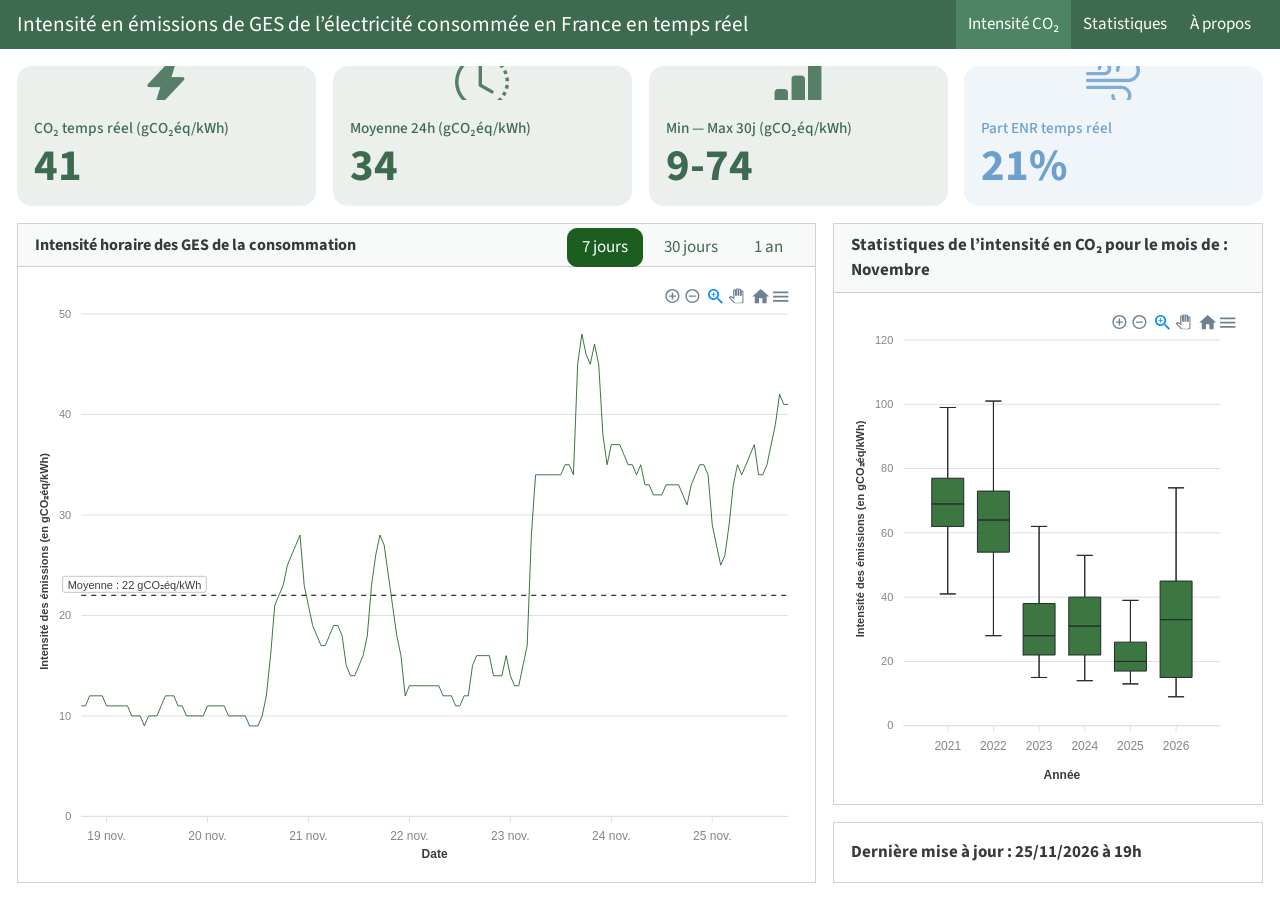
==== index.html @ 8581d2e8 "Built site for gh-pages" ====
<!DOCTYPE html>
<html xmlns="http://www.w3.org/1999/xhtml" lang="en" xml:lang="en"><head>

<meta charset="utf-8">
<meta name="generator" content="quarto-1.11.9">

<meta name="viewport" content="width=device-width, initial-scale=1.0, user-scalable=yes">


<title>Intensité en émissions de GES de l’électricité consommée en France en temps réel</title>
<style>
/* Default styles provided by pandoc.
** See https://pandoc.org/MANUAL.html#variables-for-html for config info.
*/
span.smallcaps{font-variant: small-caps;}
div.columns{display: flex; gap: 1.5em;}
div.column{flex: auto;}
@media screen {
div.columns{gap: min(4vw, 1.5em);}
div.column{overflow-x: auto;}
}
div.hanging-indent{margin-left: 1.5em; text-indent: -1.5em;}
ul.task-list{list-style: none;}
ul.task-list li input[type="checkbox"] {
  width: 0.8em;
  margin: 0 0.8em 0.2em -1em; /* quarto-specific, see https://github.com/quarto-dev/quarto-cli/issues/4556 */ 
  vertical-align: middle;
}
</style>


<script src="index_files/libs/clipboard/clipboard.min.js"></script>
<script src="index_files/libs/quarto-html/quarto.js" type="module"></script>
<script src="index_files/libs/quarto-html/tabsets/tabsets.js" type="module"></script>
<script src="index_files/libs/quarto-html/scrollable-regions/scrollable-regions.js" type="module"></script>
<script src="index_files/libs/quarto-html/popper.min.js"></script>
<script src="index_files/libs/quarto-html/tippy.umd.min.js"></script>
<script src="index_files/libs/quarto-html/anchor.min.js"></script>
<link href="index_files/libs/quarto-html/tippy.css" rel="stylesheet">
<link href="index_files/libs/quarto-html/quarto-syntax-highlighting-63b5708e65d6cd79cd7618c58d0c21e7.css" rel="stylesheet" class="quarto-color-scheme" id="quarto-text-highlighting-styles">
<link href="index_files/libs/quarto-html/quarto-syntax-highlighting-dark-447e42e69aaa9833c0ba1b986f430b20.css" rel="stylesheet" class="quarto-color-scheme quarto-color-alternate" id="quarto-text-highlighting-styles">
<link href="index_files/libs/quarto-html/quarto-syntax-highlighting-63b5708e65d6cd79cd7618c58d0c21e7.css" rel="stylesheet" class="quarto-color-scheme-extra" id="quarto-text-highlighting-styles">
<script src="index_files/libs/bootstrap/bootstrap.min.js"></script>
<link href="index_files/libs/bootstrap/bootstrap-icons.css" rel="stylesheet">
<link href="index_files/libs/bootstrap/bootstrap-ed9f078ad66853f4aeb2a404cade45b5.min.css" rel="stylesheet" append-hash="true" class="quarto-color-scheme" id="quarto-bootstrap" data-mode="light">
<link href="index_files/libs/bootstrap/bootstrap-dark-ed9f078ad66853f4aeb2a404cade45b5.min.css" rel="stylesheet" append-hash="true" class="quarto-color-scheme quarto-color-alternate" id="quarto-bootstrap" data-mode="light">
<link href="index_files/libs/bootstrap/bootstrap-ed9f078ad66853f4aeb2a404cade45b5.min.css" rel="stylesheet" append-hash="true" class="quarto-color-scheme-extra" id="quarto-bootstrap" data-mode="light">
<script src="index_files/libs/quarto-dashboard/quarto-dashboard.js"></script>
<script src="index_files/libs/quarto-dashboard/stickythead.js"></script>



<script src="index_files/libs/quarto-dashboard/web-components.js" type="module"></script>
<script src="index_files/libs/quarto-dashboard/components.js"></script>

<link href="index_files/libs/htmltools-fill-0.5.9/fill.css" rel="stylesheet">
<script src="index_files/libs/htmlwidgets-1.6.4/htmlwidgets.js"></script>
<script src="index_files/libs/apexcharter-binding-0.4.5/apexcharter.js"></script>
<meta http-equiv="Cache-Control" content="no-cache, no-store, must-revalidate">
<meta http-equiv="Pragma" content="no-cache">
<meta http-equiv="Expires" content="0">


</head>

<body class="quarto-dashboard dashboard-fill fullcontent quarto-light"><a id="quarto-skip-link" class="visually-hidden-focusable" href="#quarto-document-content">Skip to main content</a>

<header id="quarto-dashboard-header">
<nav class="navbar navbar-expand-md slim" data-bs-theme="dark">
  <div class="navbar-container container-fluid">
    <button class="navbar-toggler" type="button" data-bs-toggle="collapse" data-bs-target="#dashboard-collapse" aria-controls="dashboard-collapse" aria-expanded="false" aria-label="Toggle navigation">
      <span class="navbar-toggler-icon"></span>
    </button>    


    <div class="navbar-brand-container">


      <div class="navbar-title">
        <div class="navbar-title-text"><a href="#">Intensité en émissions de GES de l’électricité consommée en France en temps réel</a></div>
        
        
      </div>
    </div>
<div id="dashboard-collapse" class="navbar-collapse collapse"><ul class="navbar-nav navbar-nav-scroll me-auto" role="tablist"><li class="nav-item" role="presentation"><a id="tab-intensité-co₂" class="nav-link active" data-bs-toggle="tab" role="tab" data-bs-target="#intensité-co₂" data-scrolling="false" href="#intensité-co₂" aria-controls="intensité-co₂" aria-selected="true"><span class="nav-link-text">Intensité CO₂</span></a></li><li class="nav-item" role="presentation"><a id="tab-statistiques" class="nav-link" data-bs-toggle="tab" role="tab" data-bs-target="#statistiques" data-scrolling="false" href="#statistiques" aria-controls="statistiques" aria-selected="false"><span class="nav-link-text">Statistiques</span></a></li><li class="nav-item" role="presentation"><a id="tab-à-propos" class="nav-link" data-bs-toggle="tab" role="tab" data-bs-target="#à-propos" data-scrolling="false" href="#à-propos" aria-controls="à-propos" aria-selected="false"><span class="nav-link-text">À propos</span></a></li></ul></div></div>
</nav>
</header>
<div class="page-layout-custom quarto-dashboard-content bslib-gap-spacing html-fill-container bslib-page-fill quarto-dashboard-pages" id="quarto-document-content" tabindex="-1" role="main">  

<div class="bslib-grid-item html-fill-item tab-content bslib-grid" data-layout="fill" style="display: grid; grid-template-rows: minmax(3em, 1fr); grid-auto-columns: minmax(0, 1fr);">
<div id="intensité-co₂" class="dashboard-page tab-pane show active html-fill-item html-fill-container" data-orientation="rows" aria-labelledby="tab-intensité-co₂">
<div class="html-fill-item html-fill-container bslib-grid" style="display: grid; grid-template-rows: minmax(3em, 17.5fr) minmax(3em, 82.5fr); grid-auto-columns: minmax(0, 1fr);">
<div class="html-fill-item html-fill-container bslib-grid" style="display: grid; grid-template-columns: minmax(3em, 1fr) minmax(3em, 1fr) minmax(3em, 1fr) minmax(3em, 1fr);
grid-auto-rows: minmax(0, 1fr);">
<div class="card valuebox html-fill-item html-fill-container bslib-card bslib-value-box bg-vb-primary showcase-left-center" data-bslib-card-init="" data-require-bs-caller="card()">
<div class="card-body html-fill-item html-fill-container">
<div class="html-fill-item html-fill-container value-box-grid">
<div class="value-box-showcase html-fill-item html-fill-container">

<i class="bi bi-lightning-charge-fill"></i></div>
<div class="value-box-area">
<p class="value-box-title">
<p>CO₂ temps réel (gCO₂éq/kWh)</p>
</p>
<p class="value-box-value">
41
</p>
</div>
</div>
</div>
<script data-bslib-card-init="">bslib.Card.initializeAllCards();</script></div><div class="card valuebox html-fill-item html-fill-container bslib-card bslib-value-box bg-vb-primary showcase-left-center" data-bslib-card-init="" data-require-bs-caller="card()">
<div class="card-body html-fill-item html-fill-container">
<div class="html-fill-item html-fill-container value-box-grid">
<div class="value-box-showcase html-fill-item html-fill-container">

<i class="bi bi-clock-history"></i></div>
<div class="value-box-area">
<p class="value-box-title">
<p>Moyenne 24h (gCO₂éq/kWh)</p>
</p>
<p class="value-box-value">
34
</p>
</div>
</div>
</div>
<script data-bslib-card-init="">bslib.Card.initializeAllCards();</script></div><div class="card valuebox html-fill-item html-fill-container bslib-card bslib-value-box bg-vb-primary showcase-left-center" data-bslib-card-init="" data-require-bs-caller="card()">
<div class="card-body html-fill-item html-fill-container">
<div class="html-fill-item html-fill-container value-box-grid">
<div class="value-box-showcase html-fill-item html-fill-container">

<i class="bi bi-bar-chart-fill"></i></div>
<div class="value-box-area">
<p class="value-box-title">
<p>Min — Max 30j (gCO₂éq/kWh)</p>
</p>
<p class="value-box-value">
9-74
</p>
</div>
</div>
</div>
<script data-bslib-card-init="">bslib.Card.initializeAllCards();</script></div><div class="card valuebox html-fill-item html-fill-container bslib-card bslib-value-box bg-vb-info showcase-left-center" data-bslib-card-init="" data-require-bs-caller="card()">
<div class="card-body html-fill-item html-fill-container">
<div class="html-fill-item html-fill-container value-box-grid">
<div class="value-box-showcase html-fill-item html-fill-container">

<i class="bi bi-wind"></i></div>
<div class="value-box-area">
<p class="value-box-title">
<p>Part ENR temps réel</p>
</p>
<p class="value-box-value">
21%
</p>
</div>
</div>
</div>
<script data-bslib-card-init="">bslib.Card.initializeAllCards();</script></div>
</div>
<div class="html-fill-item html-fill-container bslib-grid" style="display: grid; grid-template-columns: minmax(3em, 65fr) minmax(3em, 35fr);
grid-auto-rows: minmax(0, 1fr);">
<div class="card tabset html-fill-item html-fill-container bslib-card" data-bslib-card-init="" data-require-bs-caller="card()" data-full-screen="false">
<div class="card-header dashboard-card-no-title bslib-navs-card-title">

<ul class="nav nav-tabs card-header-tabs" role="tablist" data-tabsetid="card-tabset-5"><li class="nav-item" role="presentation"><a href="#card-tabset-5-1" role="tab" data-toggle="tab" data-bs-toggle="tab" data-value="7 jours" aria-selected="true" class="nav-link active">7 jours</a></li><li class="nav-item" role="presentation"><a href="#card-tabset-5-2" role="tab" data-toggle="tab" data-bs-toggle="tab" data-value="30 jours" aria-selected="false" class="nav-link">30 jours</a></li><li class="nav-item" role="presentation"><a href="#card-tabset-5-3" role="tab" data-toggle="tab" data-bs-toggle="tab" data-value="1 an" aria-selected="false" class="nav-link">1 an</a></li></ul></div>



<div class="tab-content html-fill-item html-fill-container" data-tabset-id="card-tabset-5"><div class="tab-pane active show html-fill-item html-fill-container" role="tabpanel" id="card-tabset-5-1"><div class="card-body html-fill-item html-fill-container" data-title="7 jours">
<div class="cell-output-display html-fill-item html-fill-container">
<div class="apexcharter html-widget html-fill-item html-fill-container" id="htmlwidget-4f6c93dc0043f984fa1c" style="width:100%;height:350px;"></div>
<script type="application/json" data-for="htmlwidget-4f6c93dc0043f984fa1c">{"x":{"ax_opts":{"chart":{"type":"line","defaultLocale":"fr","toolbar":{"show":true},"zoom":{"enabled":true},"locales":[{"name":"fr","options":{"months":["janvier","février","mars","avril","mai","juin","juillet","août","septembre","octobre","novembre","décembre"],"shortMonths":["janv.","févr.","mars","avr.","mai","juin","juill.","août","sept.","oct.","nov.","déc."],"days":["dimanche","lundi","mardi","mercredi","jeudi","vendredi","samedi"],"shortDays":["dim.","lun.","mar.","mer.","jeu.","ven.","sam."],"toolbar":{"exportToSVG":"Télécharger au format SVG","exportToPNG":"Télécharger au format PNG","exportToCSV":"Télécharger au format CSV","menu":"Menu","selection":"Sélection","selectionZoom":"Sélection et zoom","zoomIn":"Zoomer","zoomOut":"Dézoomer","pan":"Navigation","reset":"Réinitialiser le zoom"}}}]},"series":[{"name":"Intensité consommation","type":"line","data":[[1795024800000,11],[1795028400000,11],[1795032000000,12],[1795035600000,12],[1795039200000,12],[1795042800000,12],[1795046400000,11],[1795050000000,11],[1795053600000,11],[1795057200000,11],[1795060800000,11],[1795064400000,11],[1795068000000,10],[1795071600000,10],[1795075200000,10],[1795078800000,9],[1795082400000,10],[1795086000000,10],[1795089600000,10],[1795093200000,11],[1795096800000,12],[1795100400000,12],[1795104000000,12],[1795107600000,11],[1795111200000,11],[1795114800000,10],[1795118400000,10],[1795122000000,10],[1795125600000,10],[1795129200000,10],[1795132800000,11],[1795136400000,11],[1795140000000,11],[1795143600000,11],[1795147200000,11],[1795150800000,10],[1795154400000,10],[1795158000000,10],[1795161600000,10],[1795165200000,10],[1795168800000,9],[1795172400000,9],[1795176000000,9],[1795179600000,10],[1795183200000,12],[1795186800000,16],[1795190400000,21],[1795194000000,22],[1795197600000,23],[1795201200000,25],[1795204800000,26],[1795208400000,27],[1795212000000,28],[1795215600000,23],[1795219200000,21],[1795222800000,19],[1795226400000,18],[1795230000000,17],[1795233600000,17],[1795237200000,18],[1795240800000,19],[1795244400000,19],[1795248000000,18],[1795251600000,15],[1795255200000,14],[1795258800000,14],[1795262400000,15],[1795266000000,16],[1795269600000,18],[1795273200000,23],[1795276800000,26],[1795280400000,28],[1795284000000,27],[1795287600000,24],[1795291200000,21],[1795294800000,18],[1795298400000,16],[1795302000000,12],[1795305600000,13],[1795309200000,13],[1795312800000,13],[1795316400000,13],[1795320000000,13],[1795323600000,13],[1795327200000,13],[1795330800000,13],[1795334400000,12],[1795338000000,12],[1795341600000,12],[1795345200000,11],[1795348800000,11],[1795352400000,12],[1795356000000,12],[1795359600000,15],[1795363200000,16],[1795366800000,16],[1795370400000,16],[1795374000000,16],[1795377600000,14],[1795381200000,14],[1795384800000,14],[1795388400000,16],[1795392000000,14],[1795395600000,13],[1795399200000,13],[1795402800000,15],[1795406400000,17],[1795410000000,28],[1795413600000,34],[1795417200000,34],[1795420800000,34],[1795424400000,34],[1795428000000,34],[1795431600000,34],[1795435200000,34],[1795438800000,35],[1795442400000,35],[1795446000000,34],[1795449600000,45],[1795453200000,48],[1795456800000,46],[1795460400000,45],[1795464000000,47],[1795467600000,45],[1795471200000,38],[1795474800000,35],[1795478400000,37],[1795482000000,37],[1795485600000,37],[1795489200000,36],[1795492800000,35],[1795496400000,35],[1795500000000,34],[1795503600000,35],[1795507200000,33],[1795510800000,33],[1795514400000,32],[1795518000000,32],[1795521600000,32],[1795525200000,33],[1795528800000,33],[1795532400000,33],[1795536000000,33],[1795539600000,32],[1795543200000,31],[1795546800000,33],[1795550400000,34],[1795554000000,35],[1795557600000,35],[1795561200000,34],[1795564800000,29],[1795568400000,27],[1795572000000,25],[1795575600000,26],[1795579200000,29],[1795582800000,33],[1795586400000,35],[1795590000000,34],[1795593600000,35],[1795597200000,36],[1795600800000,37],[1795604400000,34],[1795608000000,34],[1795611600000,35],[1795615200000,37],[1795618800000,39],[1795622400000,42],[1795626000000,41],[1795629600000,41]]}],"dataLabels":{"enabled":false},"stroke":{"curve":"straight","width":1},"yaxis":{"decimalsInFloat":2,"labels":{"style":{"colors":"#848484"}},"min":0,"title":{"text":"Intensité des émissions (en gCO₂éq/kWh)"}},"xaxis":{"type":"datetime","labels":{"style":{"colors":"#848484"},"datetimeUTC":false},"title":{"text":"Date"}},"annotations":{"position":"front","yaxis":[{"y":22.00591715976331,"borderColor":"#000","strokeDashArray":5,"label":{"text":"Moyenne : 22 gCO₂éq/kWh","position":"left","offsetX":120,"style":{"padding":{"top":2,"right":5,"bottom":2,"left":5}}}}]},"colors":["#1B5E20"],"tooltip":{"x":{"format":"dd/MM/yyyy à HH:mm"},"y":{"formatter":"function(value) {if (value === null) return '-'; var locale = formatLocale(JSON.parse('{  \"decimal\": \",\",  \"thousands\": \"\\u00a0\",  \"grouping\": [3],  \"currency\": [\"\", \"\\u00a0\\u20ac\"],  \"percent\": \"\\u202f%\"}')); return '' + locale.format(',')(value) + ' gCO₂éq/kWh';}"}}},"auto_update":{"series_animate":true,"update_options":false,"options_animate":true,"options_redrawPaths":true,"update_synced_charts":false},"sparkbox":false,"xaxis":{"min":"2026-11-18T18:00:00Z","max":"2026-11-25T18:00:00Z"},"type":"line","serie_name":"Intensité consommation"},"evals":["ax_opts.tooltip.y.formatter"],"jsHooks":[]}</script>
</div>
</div></div><div class="tab-pane html-fill-item html-fill-container" role="tabpanel" id="card-tabset-5-2"><div class="card-body html-fill-item html-fill-container" data-title="30 jours">
<div class="cell-output-display html-fill-item html-fill-container">
<div class="apexcharter html-widget html-fill-item html-fill-container" id="htmlwidget-50d26b866959a85a9958" style="width:100%;height:350px;"></div>
<script type="application/json" data-for="htmlwidget-50d26b866959a85a9958">{"x":{"ax_opts":{"chart":{"type":"line","defaultLocale":"fr","toolbar":{"show":true},"zoom":{"enabled":true},"locales":[{"name":"fr","options":{"months":["janvier","février","mars","avril","mai","juin","juillet","août","septembre","octobre","novembre","décembre"],"shortMonths":["janv.","févr.","mars","avr.","mai","juin","juill.","août","sept.","oct.","nov.","déc."],"days":["dimanche","lundi","mardi","mercredi","jeudi","vendredi","samedi"],"shortDays":["dim.","lun.","mar.","mer.","jeu.","ven.","sam."],"toolbar":{"exportToSVG":"Télécharger au format SVG","exportToPNG":"Télécharger au format PNG","exportToCSV":"Télécharger au format CSV","menu":"Menu","selection":"Sélection","selectionZoom":"Sélection et zoom","zoomIn":"Zoomer","zoomOut":"Dézoomer","pan":"Navigation","reset":"Réinitialiser le zoom"}}}]},"series":[{"name":"Intensité consommation","type":"line","data":[[1793037600000,13],[1793041200000,15],[1793044800000,12],[1793048400000,12],[1793052000000,11],[1793055600000,12],[1793059200000,13],[1793062800000,14],[1793066400000,16],[1793070000000,16],[1793073600000,17],[1793077200000,17],[1793080800000,17],[1793084400000,16],[1793088000000,13],[1793091600000,10],[1793095200000,10],[1793098800000,10],[1793102400000,13],[1793106000000,15],[1793109600000,20],[1793113200000,25],[1793116800000,31],[1793120400000,32],[1793124000000,31],[1793127600000,32],[1793131200000,33],[1793134800000,34],[1793138400000,35],[1793142000000,30],[1793145600000,28],[1793149200000,24],[1793152800000,24],[1793156400000,25],[1793160000000,27],[1793163600000,32],[1793167200000,33],[1793170800000,32],[1793174400000,26],[1793178000000,16],[1793181600000,12],[1793185200000,11],[1793188800000,11],[1793192400000,15],[1793196000000,25],[1793199600000,30],[1793203200000,32],[1793206800000,33],[1793210400000,33],[1793214000000,34],[1793217600000,35],[1793221200000,36],[1793224800000,34],[1793228400000,34],[1793232000000,33],[1793235600000,33],[1793239200000,32],[1793242800000,32],[1793246400000,30],[1793250000000,31],[1793253600000,29],[1793257200000,28],[1793260800000,27],[1793264400000,26],[1793268000000,21],[1793271600000,18],[1793275200000,18],[1793278800000,18],[1793282400000,26],[1793286000000,29],[1793289600000,28],[1793293200000,31],[1793296800000,37],[1793300400000,31],[1793304000000,29],[1793307600000,31],[1793311200000,31],[1793314800000,31],[1793318400000,32],[1793322000000,32],[1793325600000,31],[1793329200000,32],[1793332800000,33],[1793336400000,32],[1793340000000,31],[1793343600000,30],[1793347200000,29],[1793350800000,24],[1793354400000,18],[1793358000000,13],[1793361600000,11],[1793365200000,13],[1793368800000,19],[1793372400000,29],[1793376000000,31],[1793379600000,31],[1793383200000,31],[1793386800000,26],[1793390400000,28],[1793394000000,31],[1793397600000,31],[1793401200000,30],[1793404800000,27],[1793408400000,25],[1793412000000,24],[1793415600000,24],[1793419200000,23],[1793422800000,24],[1793426400000,24],[1793430000000,22],[1793433600000,18],[1793437200000,12],[1793440800000,9],[1793444400000,10],[1793448000000,9],[1793451600000,10],[1793455200000,12],[1793458800000,23],[1793462400000,28],[1793466000000,29],[1793469600000,28],[1793473200000,30],[1793476800000,31],[1793480400000,32],[1793484000000,34],[1793487600000,33],[1793491200000,30],[1793494800000,25],[1793498400000,24],[1793502000000,24],[1793505600000,23],[1793509200000,24],[1793512800000,23],[1793516400000,20],[1793520000000,16],[1793523600000,14],[1793527200000,14],[1793530800000,14],[1793534400000,15],[1793538000000,15],[1793541600000,17],[1793545200000,24],[1793548800000,34],[1793552400000,34],[1793556000000,33],[1793559600000,34],[1793563200000,32],[1793566800000,35],[1793570400000,34],[1793574000000,33],[1793577600000,33],[1793581200000,32],[1793584800000,32],[1793588400000,32],[1793592000000,33],[1793595600000,38],[1793599200000,39],[1793602800000,36],[1793606400000,33],[1793610000000,32],[1793613600000,26],[1793617200000,23],[1793620800000,23],[1793624400000,24],[1793628000000,29],[1793631600000,37],[1793635200000,40],[1793638800000,39],[1793642400000,39],[1793646000000,41],[1793649600000,42],[1793653200000,43],[1793656800000,39],[1793660400000,39],[1793664000000,39],[1793667600000,40],[1793671200000,39],[1793674800000,38],[1793678400000,39],[1793682000000,42],[1793685600000,43],[1793689200000,41],[1793692800000,39],[1793696400000,36],[1793700000000,34],[1793703600000,32],[1793707200000,33],[1793710800000,35],[1793714400000,40],[1793718000000,42],[1793721600000,42],[1793725200000,43],[1793728800000,45],[1793732400000,47],[1793736000000,47],[1793739600000,47],[1793743200000,48],[1793746800000,43],[1793750400000,41],[1793754000000,43],[1793757600000,42],[1793761200000,44],[1793764800000,44],[1793768400000,48],[1793772000000,50],[1793775600000,48],[1793779200000,44],[1793782800000,40],[1793786400000,40],[1793790000000,40],[1793793600000,40],[1793797200000,42],[1793800800000,44],[1793804400000,43],[1793808000000,43],[1793811600000,43],[1793815200000,44],[1793818800000,43],[1793822400000,43],[1793826000000,48],[1793829600000,43],[1793833200000,44],[1793836800000,44],[1793840400000,44],[1793844000000,45],[1793847600000,45],[1793851200000,46],[1793854800000,48],[1793858400000,46],[1793862000000,45],[1793865600000,44],[1793869200000,44],[1793872800000,42],[1793876400000,43],[1793880000000,43],[1793883600000,45],[1793887200000,47],[1793890800000,50],[1793894400000,51],[1793898000000,50],[1793901600000,53],[1793905200000,59],[1793908800000,60],[1793912400000,60],[1793916000000,58],[1793919600000,58],[1793923200000,58],[1793926800000,59],[1793930400000,59],[1793934000000,60],[1793937600000,62],[1793941200000,64],[1793944800000,74],[1793948400000,68],[1793952000000,65],[1793955600000,66],[1793959200000,54],[1793962800000,52],[1793966400000,53],[1793970000000,53],[1793973600000,53],[1793977200000,53],[1793980800000,53],[1793984400000,52],[1793988000000,51],[1793991600000,48],[1793995200000,49],[1793998800000,50],[1794002400000,49],[1794006000000,46],[1794009600000,48],[1794013200000,50],[1794016800000,52],[1794020400000,52],[1794024000000,52],[1794027600000,51],[1794031200000,49],[1794034800000,48],[1794038400000,46],[1794042000000,43],[1794045600000,42],[1794049200000,41],[1794052800000,42],[1794056400000,42],[1794060000000,44],[1794063600000,45],[1794067200000,45],[1794070800000,46],[1794074400000,45],[1794078000000,47],[1794081600000,47],[1794085200000,45],[1794088800000,45],[1794092400000,46],[1794096000000,48],[1794099600000,49],[1794103200000,49],[1794106800000,49],[1794110400000,48],[1794114000000,46],[1794117600000,45],[1794121200000,44],[1794124800000,42],[1794128400000,39],[1794132000000,37],[1794135600000,36],[1794139200000,37],[1794142800000,38],[1794146400000,38],[1794150000000,39],[1794153600000,39],[1794157200000,39],[1794160800000,40],[1794164400000,42],[1794168000000,43],[1794171600000,44],[1794175200000,46],[1794178800000,46],[1794182400000,44],[1794186000000,42],[1794189600000,42],[1794193200000,46],[1794196800000,46],[1794200400000,49],[1794204000000,50],[1794207600000,49],[1794211200000,48],[1794214800000,47],[1794218400000,48],[1794222000000,53],[1794225600000,63],[1794229200000,64],[1794232800000,63],[1794236400000,63],[1794240000000,59],[1794243600000,57],[1794247200000,57],[1794250800000,58],[1794254400000,61],[1794258000000,67],[1794261600000,54],[1794265200000,49],[1794268800000,51],[1794272400000,51],[1794276000000,51],[1794279600000,51],[1794283200000,52],[1794286800000,54],[1794290400000,55],[1794294000000,53],[1794297600000,51],[1794301200000,49],[1794304800000,48],[1794308400000,47],[1794312000000,49],[1794315600000,50],[1794319200000,51],[1794322800000,52],[1794326400000,49],[1794330000000,48],[1794333600000,49],[1794337200000,49],[1794340800000,50],[1794344400000,51],[1794348000000,48],[1794351600000,48],[1794355200000,49],[1794358800000,48],[1794362400000,46],[1794366000000,46],[1794369600000,49],[1794373200000,49],[1794376800000,50],[1794380400000,49],[1794384000000,48],[1794387600000,47],[1794391200000,46],[1794394800000,45],[1794398400000,45],[1794402000000,43],[1794405600000,45],[1794409200000,47],[1794412800000,49],[1794416400000,48],[1794420000000,49],[1794423600000,51],[1794427200000,52],[1794430800000,49],[1794434400000,46],[1794438000000,43],[1794441600000,39],[1794445200000,35],[1794448800000,32],[1794452400000,31],[1794456000000,33],[1794459600000,37],[1794463200000,39],[1794466800000,37],[1794470400000,37],[1794474000000,37],[1794477600000,35],[1794481200000,32],[1794484800000,30],[1794488400000,31],[1794492000000,31],[1794495600000,32],[1794499200000,31],[1794502800000,33],[1794506400000,34],[1794510000000,33],[1794513600000,29],[1794517200000,20],[1794520800000,17],[1794524400000,14],[1794528000000,13],[1794531600000,13],[1794535200000,13],[1794538800000,14],[1794542400000,14],[1794546000000,19],[1794549600000,25],[1794553200000,25],[1794556800000,24],[1794560400000,19],[1794564000000,18],[1794567600000,18],[1794571200000,20],[1794574800000,22],[1794578400000,29],[1794582000000,36],[1794585600000,38],[1794589200000,37],[1794592800000,37],[1794596400000,38],[1794600000000,39],[1794603600000,36],[1794607200000,34],[1794610800000,29],[1794614400000,23],[1794618000000,18],[1794621600000,15],[1794625200000,14],[1794628800000,14],[1794632400000,16],[1794636000000,17],[1794639600000,17],[1794643200000,16],[1794646800000,16],[1794650400000,15],[1794654000000,15],[1794657600000,15],[1794661200000,19],[1794664800000,30],[1794668400000,35],[1794672000000,36],[1794675600000,35],[1794679200000,35],[1794682800000,32],[1794686400000,26],[1794690000000,22],[1794693600000,19],[1794697200000,17],[1794700800000,16],[1794704400000,16],[1794708000000,16],[1794711600000,16],[1794715200000,16],[1794718800000,16],[1794722400000,16],[1794726000000,15],[1794729600000,15],[1794733200000,14],[1794736800000,14],[1794740400000,14],[1794744000000,14],[1794747600000,14],[1794751200000,14],[1794754800000,14],[1794758400000,14],[1794762000000,14],[1794765600000,14],[1794769200000,15],[1794772800000,15],[1794776400000,15],[1794780000000,15],[1794783600000,15],[1794787200000,15],[1794790800000,15],[1794794400000,15],[1794798000000,15],[1794801600000,15],[1794805200000,18],[1794808800000,24],[1794812400000,27],[1794816000000,27],[1794819600000,27],[1794823200000,27],[1794826800000,27],[1794830400000,27],[1794834000000,28],[1794837600000,29],[1794841200000,30],[1794844800000,31],[1794848400000,31],[1794852000000,31],[1794855600000,31],[1794859200000,29],[1794862800000,26],[1794866400000,18],[1794870000000,12],[1794873600000,10],[1794877200000,11],[1794880800000,11],[1794884400000,11],[1794888000000,11],[1794891600000,10],[1794895200000,10],[1794898800000,10],[1794902400000,10],[1794906000000,11],[1794909600000,11],[1794913200000,11],[1794916800000,11],[1794920400000,11],[1794924000000,11],[1794927600000,11],[1794931200000,11],[1794934800000,10],[1794938400000,10],[1794942000000,10],[1794945600000,10],[1794949200000,10],[1794952800000,10],[1794956400000,10],[1794960000000,11],[1794963600000,11],[1794967200000,11],[1794970800000,11],[1794974400000,11],[1794978000000,10],[1794981600000,10],[1794985200000,10],[1794988800000,11],[1794992400000,10],[1794996000000,9],[1794999600000,9],[1795003200000,9],[1795006800000,10],[1795010400000,10],[1795014000000,11],[1795017600000,11],[1795021200000,11],[1795024800000,11],[1795028400000,11],[1795032000000,12],[1795035600000,12],[1795039200000,12],[1795042800000,12],[1795046400000,11],[1795050000000,11],[1795053600000,11],[1795057200000,11],[1795060800000,11],[1795064400000,11],[1795068000000,10],[1795071600000,10],[1795075200000,10],[1795078800000,9],[1795082400000,10],[1795086000000,10],[1795089600000,10],[1795093200000,11],[1795096800000,12],[1795100400000,12],[1795104000000,12],[1795107600000,11],[1795111200000,11],[1795114800000,10],[1795118400000,10],[1795122000000,10],[1795125600000,10],[1795129200000,10],[1795132800000,11],[1795136400000,11],[1795140000000,11],[1795143600000,11],[1795147200000,11],[1795150800000,10],[1795154400000,10],[1795158000000,10],[1795161600000,10],[1795165200000,10],[1795168800000,9],[1795172400000,9],[1795176000000,9],[1795179600000,10],[1795183200000,12],[1795186800000,16],[1795190400000,21],[1795194000000,22],[1795197600000,23],[1795201200000,25],[1795204800000,26],[1795208400000,27],[1795212000000,28],[1795215600000,23],[1795219200000,21],[1795222800000,19],[1795226400000,18],[1795230000000,17],[1795233600000,17],[1795237200000,18],[1795240800000,19],[1795244400000,19],[1795248000000,18],[1795251600000,15],[1795255200000,14],[1795258800000,14],[1795262400000,15],[1795266000000,16],[1795269600000,18],[1795273200000,23],[1795276800000,26],[1795280400000,28],[1795284000000,27],[1795287600000,24],[1795291200000,21],[1795294800000,18],[1795298400000,16],[1795302000000,12],[1795305600000,13],[1795309200000,13],[1795312800000,13],[1795316400000,13],[1795320000000,13],[1795323600000,13],[1795327200000,13],[1795330800000,13],[1795334400000,12],[1795338000000,12],[1795341600000,12],[1795345200000,11],[1795348800000,11],[1795352400000,12],[1795356000000,12],[1795359600000,15],[1795363200000,16],[1795366800000,16],[1795370400000,16],[1795374000000,16],[1795377600000,14],[1795381200000,14],[1795384800000,14],[1795388400000,16],[1795392000000,14],[1795395600000,13],[1795399200000,13],[1795402800000,15],[1795406400000,17],[1795410000000,28],[1795413600000,34],[1795417200000,34],[1795420800000,34],[1795424400000,34],[1795428000000,34],[1795431600000,34],[1795435200000,34],[1795438800000,35],[1795442400000,35],[1795446000000,34],[1795449600000,45],[1795453200000,48],[1795456800000,46],[1795460400000,45],[1795464000000,47],[1795467600000,45],[1795471200000,38],[1795474800000,35],[1795478400000,37],[1795482000000,37],[1795485600000,37],[1795489200000,36],[1795492800000,35],[1795496400000,35],[1795500000000,34],[1795503600000,35],[1795507200000,33],[1795510800000,33],[1795514400000,32],[1795518000000,32],[1795521600000,32],[1795525200000,33],[1795528800000,33],[1795532400000,33],[1795536000000,33],[1795539600000,32],[1795543200000,31],[1795546800000,33],[1795550400000,34],[1795554000000,35],[1795557600000,35],[1795561200000,34],[1795564800000,29],[1795568400000,27],[1795572000000,25],[1795575600000,26],[1795579200000,29],[1795582800000,33],[1795586400000,35],[1795590000000,34],[1795593600000,35],[1795597200000,36],[1795600800000,37],[1795604400000,34],[1795608000000,34],[1795611600000,35],[1795615200000,37],[1795618800000,39],[1795622400000,42],[1795626000000,41],[1795629600000,41]]}],"dataLabels":{"enabled":false},"stroke":{"curve":"straight","width":1},"yaxis":{"decimalsInFloat":2,"labels":{"style":{"colors":"#848484"}},"min":0,"title":{"text":"Intensité des émissions (en gCO₂éq/kWh)"}},"xaxis":{"type":"datetime","labels":{"style":{"colors":"#848484"},"datetimeUTC":false},"title":{"text":"Date"}},"annotations":{"position":"front","yaxis":[{"y":30.20249653259362,"borderColor":"#000","strokeDashArray":5,"label":{"text":"Moyenne : 30.2 gCO₂éq/kWh","position":"left","offsetX":120,"style":{"padding":{"top":2,"right":5,"bottom":2,"left":5}}}}]},"colors":["#1B5E20"],"tooltip":{"x":{"format":"dd/MM/yyyy à HH:mm"},"y":{"formatter":"function(value) {if (value === null) return '-'; var locale = formatLocale(JSON.parse('{  \"decimal\": \",\",  \"thousands\": \"\\u00a0\",  \"grouping\": [3],  \"currency\": [\"\", \"\\u00a0\\u20ac\"],  \"percent\": \"\\u202f%\"}')); return '' + locale.format(',')(value) + ' gCO₂éq/kWh';}"}}},"auto_update":{"series_animate":true,"update_options":false,"options_animate":true,"options_redrawPaths":true,"update_synced_charts":false},"sparkbox":false,"xaxis":{"min":"2026-10-26T18:00:00Z","max":"2026-11-25T18:00:00Z"},"type":"line","serie_name":"Intensité consommation"},"evals":["ax_opts.tooltip.y.formatter"],"jsHooks":[]}</script>
</div>
</div></div><div class="tab-pane html-fill-item html-fill-container" role="tabpanel" id="card-tabset-5-3"><div class="card-body html-fill-item html-fill-container" data-title="1 an">
<div class="cell-output-display html-fill-item html-fill-container">
<div class="apexcharter html-widget html-fill-item html-fill-container" id="htmlwidget-5f6ad476f5114f837ddd" style="width:100%;height:350px;"></div>
<script type="application/json" data-for="htmlwidget-5f6ad476f5114f837ddd">{"x":{"ax_opts":{"chart":{"type":"line","defaultLocale":"fr","toolbar":{"show":true},"zoom":{"enabled":true},"locales":[{"name":"fr","options":{"months":["janvier","février","mars","avril","mai","juin","juillet","août","septembre","octobre","novembre","décembre"],"shortMonths":["janv.","févr.","mars","avr.","mai","juin","juill.","août","sept.","oct.","nov.","déc."],"days":["dimanche","lundi","mardi","mercredi","jeudi","vendredi","samedi"],"shortDays":["dim.","lun.","mar.","mer.","jeu.","ven.","sam."],"toolbar":{"exportToSVG":"Télécharger au format SVG","exportToPNG":"Télécharger au format PNG","exportToCSV":"Télécharger au format CSV","menu":"Menu","selection":"Sélection","selectionZoom":"Sélection et zoom","zoomIn":"Zoomer","zoomOut":"Dézoomer","pan":"Navigation","reset":"Réinitialiser le zoom"}}}]},"series":[{"name":"Intensité consommation","type":"line","data":[[1764093600000,29],[1764097200000,29],[1764100800000,29],[1764104400000,29],[1764108000000,28],[1764111600000,26],[1764115200000,23],[1764118800000,23],[1764122400000,23],[1764126000000,23],[1764129600000,26],[1764133200000,33],[1764136800000,38],[1764140400000,45],[1764144000000,51],[1764147600000,51],[1764151200000,48],[1764154800000,45],[1764158400000,45],[1764162000000,46],[1764165600000,48],[1764169200000,51],[1764172800000,51],[1764176400000,50],[1764180000000,52],[1764183600000,53],[1764187200000,51],[1764190800000,50],[1764194400000,42],[1764198000000,32],[1764201600000,28],[1764205200000,27],[1764208800000,26],[1764212400000,26],[1764216000000,25],[1764219600000,29],[1764223200000,35],[1764226800000,40],[1764230400000,33],[1764234000000,28],[1764237600000,25],[1764241200000,24],[1764244800000,24],[1764248400000,26],[1764252000000,27],[1764255600000,30],[1764259200000,32],[1764262800000,32],[1764266400000,31],[1764270000000,29],[1764273600000,26],[1764277200000,26],[1764280800000,25],[1764284400000,22],[1764288000000,20],[1764291600000,19],[1764295200000,19],[1764298800000,20],[1764302400000,19],[1764306000000,23],[1764309600000,26],[1764313200000,26],[1764316800000,25],[1764320400000,24],[1764324000000,23],[1764327600000,21],[1764331200000,20],[1764334800000,19],[1764338400000,19],[1764342000000,23],[1764345600000,27],[1764349200000,32],[1764352800000,30],[1764356400000,27],[1764360000000,25],[1764363600000,23],[1764367200000,23],[1764370800000,22],[1764374400000,20],[1764378000000,21],[1764381600000,21],[1764385200000,20],[1764388800000,20],[1764392400000,19],[1764396000000,19],[1764399600000,17],[1764403200000,15],[1764406800000,15],[1764410400000,14],[1764414000000,15],[1764417600000,15],[1764421200000,15],[1764424800000,16],[1764428400000,18],[1764432000000,20],[1764435600000,21],[1764439200000,21],[1764442800000,22],[1764446400000,22],[1764450000000,22],[1764453600000,22],[1764457200000,21],[1764460800000,21],[1764464400000,22],[1764468000000,21],[1764471600000,21],[1764475200000,20],[1764478800000,20],[1764482400000,20],[1764486000000,20],[1764489600000,19],[1764493200000,18],[1764496800000,17],[1764500400000,17],[1764504000000,17],[1764507600000,18],[1764511200000,20],[1764514800000,23],[1764518400000,29],[1764522000000,29],[1764525600000,30],[1764529200000,29],[1764532800000,31],[1764536400000,30],[1764540000000,24],[1764543600000,18],[1764547200000,18],[1764550800000,17],[1764554400000,17],[1764558000000,17],[1764561600000,17],[1764565200000,18],[1764568800000,23],[1764572400000,22],[1764576000000,21],[1764579600000,17],[1764583200000,15],[1764586800000,15],[1764590400000,14],[1764594000000,14],[1764597600000,16],[1764601200000,18],[1764604800000,22],[1764608400000,21],[1764612000000,22],[1764615600000,21],[1764619200000,20],[1764622800000,20],[1764626400000,21],[1764630000000,19],[1764633600000,17],[1764637200000,18],[1764640800000,18],[1764644400000,20],[1764648000000,22],[1764651600000,26],[1764655200000,30],[1764658800000,33],[1764662400000,36],[1764666000000,36],[1764669600000,35],[1764673200000,34],[1764676800000,36],[1764680400000,35],[1764684000000,36],[1764687600000,37],[1764691200000,39],[1764694800000,39],[1764698400000,39],[1764702000000,39],[1764705600000,40],[1764709200000,39],[1764712800000,37],[1764716400000,35],[1764720000000,31],[1764723600000,29],[1764727200000,27],[1764730800000,27],[1764734400000,30],[1764738000000,38],[1764741600000,42],[1764745200000,42],[1764748800000,42],[1764752400000,41],[1764756000000,41],[1764759600000,41],[1764763200000,40],[1764766800000,42],[1764770400000,44],[1764774000000,44],[1764777600000,45],[1764781200000,48],[1764784800000,47],[1764788400000,43],[1764792000000,39],[1764795600000,34],[1764799200000,30],[1764802800000,23],[1764806400000,21],[1764810000000,21],[1764813600000,21],[1764817200000,21],[1764820800000,21],[1764824400000,21],[1764828000000,24],[1764831600000,25],[1764835200000,25],[1764838800000,25],[1764842400000,25],[1764846000000,24],[1764849600000,25],[1764853200000,26],[1764856800000,30],[1764860400000,36],[1764864000000,40],[1764867600000,42],[1764871200000,43],[1764874800000,42],[1764878400000,38],[1764882000000,38],[1764885600000,39],[1764889200000,35],[1764892800000,31],[1764896400000,29],[1764900000000,27],[1764903600000,27],[1764907200000,32],[1764910800000,38],[1764914400000,40],[1764918000000,39],[1764921600000,39],[1764925200000,38],[1764928800000,34],[1764932400000,29],[1764936000000,24],[1764939600000,21],[1764943200000,21],[1764946800000,23],[1764950400000,21],[1764954000000,21],[1764957600000,20],[1764961200000,19],[1764964800000,17],[1764968400000,14],[1764972000000,14],[1764975600000,14],[1764979200000,14],[1764982800000,15],[1764986400000,15],[1764990000000,15],[1764993600000,15],[1764997200000,15],[1765000800000,14],[1765004400000,14],[1765008000000,14],[1765011600000,14],[1765015200000,14],[1765018800000,14],[1765022400000,14],[1765026000000,14],[1765029600000,14],[1765033200000,14],[1765036800000,14],[1765040400000,14],[1765044000000,13],[1765047600000,14],[1765051200000,14],[1765054800000,14],[1765058400000,14],[1765062000000,15],[1765065600000,15],[1765069200000,16],[1765072800000,16],[1765076400000,16],[1765080000000,16],[1765083600000,16],[1765087200000,15],[1765090800000,15],[1765094400000,15],[1765098000000,14],[1765101600000,14],[1765105200000,14],[1765108800000,15],[1765112400000,15],[1765116000000,15],[1765119600000,15],[1765123200000,14],[1765126800000,14],[1765130400000,14],[1765134000000,14],[1765137600000,14],[1765141200000,14],[1765144800000,14],[1765148400000,15],[1765152000000,16],[1765155600000,16],[1765159200000,16],[1765162800000,16],[1765166400000,15],[1765170000000,15],[1765173600000,14],[1765177200000,14],[1765180800000,14],[1765184400000,14],[1765188000000,14],[1765191600000,14],[1765195200000,14],[1765198800000,15],[1765202400000,15],[1765206000000,15],[1765209600000,14],[1765213200000,14],[1765216800000,14],[1765220400000,14],[1765224000000,15],[1765227600000,15],[1765231200000,15],[1765234800000,15],[1765238400000,15],[1765242000000,16],[1765245600000,16],[1765249200000,16],[1765252800000,16],[1765256400000,15],[1765260000000,14],[1765263600000,14],[1765267200000,14],[1765270800000,14],[1765274400000,14],[1765278000000,14],[1765281600000,14],[1765285200000,14],[1765288800000,14],[1765292400000,14],[1765296000000,14],[1765299600000,14],[1765303200000,14],[1765306800000,15],[1765310400000,15],[1765314000000,15],[1765317600000,15],[1765321200000,16],[1765324800000,16],[1765328400000,17],[1765332000000,18],[1765335600000,18],[1765339200000,17],[1765342800000,17],[1765346400000,17],[1765350000000,18],[1765353600000,19],[1765357200000,20],[1765360800000,19],[1765364400000,19],[1765368000000,20],[1765371600000,22],[1765375200000,24],[1765378800000,27],[1765382400000,29],[1765386000000,29],[1765389600000,29],[1765393200000,28],[1765396800000,28],[1765400400000,27],[1765404000000,27],[1765407600000,22],[1765411200000,18],[1765414800000,19],[1765418400000,18],[1765422000000,18],[1765425600000,19],[1765429200000,23],[1765432800000,30],[1765436400000,31],[1765440000000,30],[1765443600000,30],[1765447200000,29],[1765450800000,28],[1765454400000,28],[1765458000000,27],[1765461600000,27],[1765465200000,27],[1765468800000,27],[1765472400000,27],[1765476000000,28],[1765479600000,26],[1765483200000,25],[1765486800000,24],[1765490400000,21],[1765494000000,19],[1765497600000,18],[1765501200000,18],[1765504800000,18],[1765508400000,18],[1765512000000,20],[1765515600000,25],[1765519200000,29],[1765522800000,31],[1765526400000,31],[1765530000000,31],[1765533600000,30],[1765537200000,28],[1765540800000,26],[1765544400000,28],[1765548000000,30],[1765551600000,34],[1765555200000,34],[1765558800000,34],[1765562400000,34],[1765566000000,33],[1765569600000,33],[1765573200000,32],[1765576800000,32],[1765580400000,25],[1765584000000,20],[1765587600000,20],[1765591200000,18],[1765594800000,18],[1765598400000,18],[1765602000000,18],[1765605600000,18],[1765609200000,19],[1765612800000,18],[1765616400000,17],[1765620000000,16],[1765623600000,16],[1765627200000,16],[1765630800000,17],[1765634400000,17],[1765638000000,20],[1765641600000,25],[1765645200000,29],[1765648800000,30],[1765652400000,28],[1765656000000,27],[1765659600000,26],[1765663200000,22],[1765666800000,19],[1765670400000,19],[1765674000000,19],[1765677600000,20],[1765681200000,19],[1765684800000,18],[1765688400000,18],[1765692000000,19],[1765695600000,18],[1765699200000,18],[1765702800000,17],[1765706400000,17],[1765710000000,17],[1765713600000,17],[1765717200000,17],[1765720800000,17],[1765724400000,18],[1765728000000,21],[1765731600000,24],[1765735200000,26],[1765738800000,26],[1765742400000,26],[1765746000000,25],[1765749600000,21],[1765753200000,18],[1765756800000,17],[1765760400000,16],[1765764000000,16],[1765767600000,16],[1765771200000,17],[1765774800000,17],[1765778400000,21],[1765782000000,22],[1765785600000,24],[1765789200000,24],[1765792800000,23],[1765796400000,21],[1765800000000,21],[1765803600000,24],[1765807200000,24],[1765810800000,26],[1765814400000,26],[1765818000000,26],[1765821600000,26],[1765825200000,26],[1765828800000,23],[1765832400000,23],[1765836000000,22],[1765839600000,20],[1765843200000,19],[1765846800000,19],[1765850400000,20],[1765854000000,23],[1765857600000,29],[1765861200000,36],[1765864800000,43],[1765868400000,44],[1765872000000,45],[1765875600000,45],[1765879200000,45],[1765882800000,43],[1765886400000,42],[1765890000000,44],[1765893600000,45],[1765897200000,46],[1765900800000,46],[1765904400000,46],[1765908000000,45],[1765911600000,45],[1765915200000,47],[1765918800000,48],[1765922400000,47],[1765926000000,43],[1765929600000,36],[1765933200000,35],[1765936800000,34],[1765940400000,33],[1765944000000,33],[1765947600000,39],[1765951200000,45],[1765954800000,43],[1765958400000,41],[1765962000000,40],[1765965600000,39],[1765969200000,38],[1765972800000,40],[1765976400000,41],[1765980000000,41],[1765983600000,41],[1765987200000,40],[1765990800000,42],[1765994400000,41],[1765998000000,36],[1766001600000,24],[1766005200000,21],[1766008800000,20],[1766012400000,18],[1766016000000,17],[1766019600000,15],[1766023200000,15],[1766026800000,16],[1766030400000,17],[1766034000000,16],[1766037600000,16],[1766041200000,16],[1766044800000,17],[1766048400000,16],[1766052000000,15],[1766055600000,15],[1766059200000,16],[1766062800000,15],[1766066400000,14],[1766070000000,14],[1766073600000,13],[1766077200000,13],[1766080800000,13],[1766084400000,13],[1766088000000,14],[1766091600000,14],[1766095200000,14],[1766098800000,15],[1766102400000,16],[1766106000000,17],[1766109600000,17],[1766113200000,17],[1766116800000,17],[1766120400000,16],[1766124000000,23],[1766127600000,28],[1766131200000,30],[1766134800000,32],[1766138400000,33],[1766142000000,31],[1766145600000,32],[1766149200000,33],[1766152800000,34],[1766156400000,35],[1766160000000,35],[1766163600000,35],[1766167200000,35],[1766170800000,33],[1766174400000,34],[1766178000000,34],[1766181600000,32],[1766185200000,24],[1766188800000,21],[1766192400000,19],[1766196000000,17],[1766199600000,16],[1766203200000,16],[1766206800000,17],[1766210400000,18],[1766214000000,17],[1766217600000,17],[1766221200000,17],[1766224800000,16],[1766228400000,16],[1766232000000,17],[1766235600000,17],[1766239200000,17],[1766242800000,17],[1766246400000,17],[1766250000000,17],[1766253600000,17],[1766257200000,17],[1766260800000,16],[1766264400000,16],[1766268000000,16],[1766271600000,16],[1766275200000,16],[1766278800000,16],[1766282400000,17],[1766286000000,17],[1766289600000,17],[1766293200000,16],[1766296800000,16],[1766300400000,16],[1766304000000,15],[1766307600000,15],[1766311200000,14],[1766314800000,14],[1766318400000,15],[1766322000000,15],[1766325600000,15],[1766329200000,15],[1766332800000,15],[1766336400000,14],[1766340000000,14],[1766343600000,14],[1766347200000,14],[1766350800000,14],[1766354400000,14],[1766358000000,15],[1766361600000,15],[1766365200000,15],[1766368800000,15],[1766372400000,15],[1766376000000,15],[1766379600000,15],[1766383200000,16],[1766386800000,20],[1766390400000,20],[1766394000000,19],[1766397600000,19],[1766401200000,19],[1766404800000,20],[1766408400000,19],[1766412000000,20],[1766415600000,21],[1766419200000,22],[1766422800000,21],[1766426400000,20],[1766430000000,21],[1766433600000,20],[1766437200000,19],[1766440800000,17],[1766444400000,17],[1766448000000,17],[1766451600000,16],[1766455200000,16],[1766458800000,15],[1766462400000,16],[1766466000000,16],[1766469600000,18],[1766473200000,18],[1766476800000,17],[1766480400000,17],[1766484000000,17],[1766487600000,17],[1766491200000,18],[1766494800000,19],[1766498400000,20],[1766502000000,20],[1766505600000,20],[1766509200000,20],[1766512800000,19],[1766516400000,17],[1766520000000,17],[1766523600000,16],[1766527200000,15],[1766530800000,14],[1766534400000,14],[1766538000000,14],[1766541600000,14],[1766545200000,14],[1766548800000,14],[1766552400000,13],[1766556000000,13],[1766559600000,12],[1766563200000,12],[1766566800000,12],[1766570400000,11],[1766574000000,11],[1766577600000,12],[1766581200000,12],[1766584800000,12],[1766588400000,12],[1766592000000,12],[1766595600000,12],[1766599200000,12],[1766602800000,12],[1766606400000,12],[1766610000000,12],[1766613600000,12],[1766617200000,13],[1766620800000,13],[1766624400000,13],[1766628000000,13],[1766631600000,13],[1766635200000,13],[1766638800000,13],[1766642400000,13],[1766646000000,13],[1766649600000,13],[1766653200000,13],[1766656800000,13],[1766660400000,14],[1766664000000,14],[1766667600000,15],[1766671200000,16],[1766674800000,19],[1766678400000,22],[1766682000000,23],[1766685600000,23],[1766689200000,22],[1766692800000,23],[1766696400000,23],[1766700000000,23],[1766703600000,22],[1766707200000,21],[1766710800000,20],[1766714400000,20],[1766718000000,20],[1766721600000,20],[1766725200000,21],[1766728800000,22],[1766732400000,23],[1766736000000,23],[1766739600000,22],[1766743200000,22],[1766746800000,21],[1766750400000,21],[1766754000000,23],[1766757600000,25],[1766761200000,28],[1766764800000,29],[1766768400000,29],[1766772000000,29],[1766775600000,29],[1766779200000,30],[1766782800000,30],[1766786400000,31],[1766790000000,28],[1766793600000,20],[1766797200000,17],[1766800800000,17],[1766804400000,16],[1766808000000,16],[1766811600000,16],[1766815200000,16],[1766818800000,16],[1766822400000,16],[1766826000000,16],[1766829600000,15],[1766833200000,15],[1766836800000,15],[1766840400000,15],[1766844000000,17],[1766847600000,18],[1766851200000,22],[1766854800000,21],[1766858400000,21],[1766862000000,21],[1766865600000,20],[1766869200000,19],[1766872800000,19],[1766876400000,18],[1766880000000,16],[1766883600000,15],[1766887200000,15],[1766890800000,15],[1766894400000,14],[1766898000000,16],[1766901600000,16],[1766905200000,16],[1766908800000,15],[1766912400000,14],[1766916000000,14],[1766919600000,14],[1766923200000,15],[1766926800000,17],[1766930400000,20],[1766934000000,28],[1766937600000,35],[1766941200000,35],[1766944800000,35],[1766948400000,34],[1766952000000,34],[1766955600000,35],[1766959200000,35],[1766962800000,32],[1766966400000,29],[1766970000000,29],[1766973600000,29],[1766977200000,29],[1766980800000,34],[1766984400000,40],[1766988000000,42],[1766991600000,41],[1766995200000,40],[1766998800000,39],[1767002400000,33],[1767006000000,34],[1767009600000,34],[1767013200000,34],[1767016800000,35],[1767020400000,36],[1767024000000,35],[1767027600000,34],[1767031200000,34],[1767034800000,35],[1767038400000,35],[1767042000000,34],[1767045600000,29],[1767049200000,27],[1767052800000,26],[1767056400000,25],[1767060000000,23],[1767063600000,22],[1767067200000,22],[1767070800000,26],[1767074400000,33],[1767078000000,33],[1767081600000,33],[1767085200000,30],[1767088800000,26],[1767092400000,23],[1767096000000,21],[1767099600000,21],[1767103200000,22],[1767106800000,31],[1767110400000,35],[1767114000000,34],[1767117600000,34],[1767121200000,35],[1767124800000,36],[1767128400000,37],[1767132000000,37],[1767135600000,35],[1767139200000,30],[1767142800000,27],[1767146400000,25],[1767150000000,26],[1767153600000,26],[1767157200000,29],[1767160800000,37],[1767164400000,41],[1767168000000,40],[1767171600000,38],[1767175200000,35],[1767178800000,33],[1767182400000,32],[1767186000000,33],[1767189600000,36],[1767193200000,41],[1767196800000,41],[1767200400000,41],[1767204000000,42],[1767207600000,42],[1767211200000,36],[1767214800000,33],[1767218400000,30],[1767222000000,25],[1767225600000,21],[1767229200000,23],[1767232800000,22],[1767236400000,24],[1767240000000,26],[1767243600000,27],[1767247200000,26],[1767250800000,22],[1767254400000,17],[1767258000000,15],[1767261600000,14],[1767265200000,14],[1767268800000,14],[1767272400000,14],[1767276000000,15],[1767279600000,16],[1767283200000,16],[1767286800000,15],[1767290400000,16],[1767294000000,16],[1767297600000,16],[1767301200000,16],[1767304800000,16],[1767308400000,20],[1767312000000,17],[1767315600000,18],[1767319200000,19],[1767322800000,19],[1767326400000,18],[1767330000000,20],[1767333600000,23],[1767337200000,19],[1767340800000,19],[1767344400000,18],[1767348000000,17],[1767351600000,16],[1767355200000,17],[1767358800000,18],[1767362400000,23],[1767366000000,32],[1767369600000,37],[1767373200000,37],[1767376800000,37],[1767380400000,38],[1767384000000,39],[1767387600000,38],[1767391200000,38],[1767394800000,34],[1767398400000,29],[1767402000000,30],[1767405600000,27],[1767409200000,28],[1767412800000,28],[1767416400000,27],[1767420000000,30],[1767423600000,35],[1767427200000,36],[1767430800000,35],[1767434400000,34],[1767438000000,33],[1767441600000,35],[1767445200000,37],[1767448800000,40],[1767452400000,42],[1767456000000,42],[1767459600000,42],[1767463200000,44],[1767466800000,44],[1767470400000,45],[1767474000000,45],[1767477600000,44],[1767481200000,35],[1767484800000,30],[1767488400000,29],[1767492000000,29],[1767495600000,28],[1767499200000,28],[1767502800000,28],[1767506400000,31],[1767510000000,36],[1767513600000,39],[1767517200000,36],[1767520800000,35],[1767524400000,34],[1767528000000,36],[1767531600000,38],[1767535200000,40],[1767538800000,45],[1767542400000,46],[1767546000000,45],[1767549600000,46],[1767553200000,45],[1767556800000,44],[1767560400000,47],[1767564000000,47],[1767567600000,41],[1767571200000,39],[1767574800000,40],[1767578400000,39],[1767582000000,37],[1767585600000,40],[1767589200000,45],[1767592800000,50],[1767596400000,59],[1767600000000,60],[1767603600000,56],[1767607200000,54],[1767610800000,53],[1767614400000,53],[1767618000000,54],[1767621600000,53],[1767625200000,55],[1767628800000,58],[1767632400000,63],[1767636000000,63],[1767639600000,58],[1767643200000,54],[1767646800000,54],[1767650400000,52],[1767654000000,49],[1767657600000,51],[1767661200000,47],[1767664800000,45],[1767668400000,46],[1767672000000,50],[1767675600000,61],[1767679200000,65],[1767682800000,66],[1767686400000,68],[1767690000000,66],[1767693600000,63],[1767697200000,60],[1767700800000,56],[1767704400000,57],[1767708000000,56],[1767711600000,58],[1767715200000,60],[1767718800000,66],[1767722400000,66],[1767726000000,58],[1767729600000,49],[1767733200000,49],[1767736800000,49],[1767740400000,44],[1767744000000,41],[1767747600000,40],[1767751200000,33],[1767754800000,32],[1767758400000,31],[1767762000000,38],[1767765600000,42],[1767769200000,44],[1767772800000,41],[1767776400000,38],[1767780000000,38],[1767783600000,40],[1767787200000,38],[1767790800000,40],[1767794400000,41],[1767798000000,40],[1767801600000,41],[1767805200000,40],[1767808800000,43],[1767812400000,43],[1767816000000,44],[1767819600000,43],[1767823200000,44],[1767826800000,45],[1767830400000,42],[1767834000000,42],[1767837600000,42],[1767841200000,41],[1767844800000,41],[1767848400000,44],[1767852000000,44],[1767855600000,46],[1767859200000,47],[1767862800000,44],[1767866400000,44],[1767870000000,44],[1767873600000,44],[1767877200000,45],[1767880800000,45],[1767884400000,44],[1767888000000,43],[1767891600000,43],[1767895200000,43],[1767898800000,38],[1767902400000,27],[1767906000000,25],[1767909600000,24],[1767913200000,20],[1767916800000,19],[1767920400000,19],[1767924000000,20],[1767927600000,20],[1767931200000,20],[1767934800000,22],[1767938400000,30],[1767942000000,32],[1767945600000,27],[1767949200000,27],[1767952800000,25],[1767956400000,26],[1767960000000,25],[1767963600000,24],[1767967200000,25],[1767970800000,26],[1767974400000,27],[1767978000000,27],[1767981600000,25],[1767985200000,23],[1767988800000,23],[1767992400000,23],[1767996000000,23],[1767999600000,19],[1768003200000,17],[1768006800000,17],[1768010400000,18],[1768014000000,17],[1768017600000,17],[1768021200000,17],[1768024800000,18],[1768028400000,19],[1768032000000,19],[1768035600000,19],[1768039200000,18],[1768042800000,19],[1768046400000,19],[1768050000000,20],[1768053600000,23],[1768057200000,29],[1768060800000,35],[1768064400000,36],[1768068000000,37],[1768071600000,39],[1768075200000,39],[1768078800000,40],[1768082400000,41],[1768086000000,40],[1768089600000,39],[1768093200000,38],[1768096800000,35],[1768100400000,34],[1768104000000,33],[1768107600000,30],[1768111200000,29],[1768114800000,29],[1768118400000,28],[1768122000000,24],[1768125600000,23],[1768129200000,22],[1768132800000,22],[1768136400000,21],[1768140000000,22],[1768143600000,24],[1768147200000,30],[1768150800000,30],[1768154400000,30],[1768158000000,29],[1768161600000,29],[1768165200000,28],[1768168800000,28],[1768172400000,24],[1768176000000,20],[1768179600000,20],[1768183200000,19],[1768186800000,18],[1768190400000,19],[1768194000000,21],[1768197600000,26],[1768201200000,26],[1768204800000,25],[1768208400000,25],[1768212000000,24],[1768215600000,22],[1768219200000,19],[1768222800000,19],[1768226400000,21],[1768230000000,28],[1768233600000,33],[1768237200000,34],[1768240800000,35],[1768244400000,37],[1768248000000,37],[1768251600000,38],[1768255200000,38],[1768258800000,34],[1768262400000,31],[1768266000000,30],[1768269600000,29],[1768273200000,28],[1768276800000,28],[1768280400000,31],[1768284000000,38],[1768287600000,38],[1768291200000,37],[1768294800000,37],[1768298400000,35],[1768302000000,31],[1768305600000,31],[1768309200000,32],[1768312800000,33],[1768316400000,36],[1768320000000,40],[1768323600000,39],[1768327200000,39],[1768330800000,39],[1768334400000,38],[1768338000000,35],[1768341600000,31],[1768345200000,31],[1768348800000,31],[1768352400000,32],[1768356000000,33],[1768359600000,34],[1768363200000,38],[1768366800000,44],[1768370400000,48],[1768374000000,47],[1768377600000,43],[1768381200000,43],[1768384800000,41],[1768388400000,40],[1768392000000,43],[1768395600000,47],[1768399200000,49],[1768402800000,49],[1768406400000,49],[1768410000000,47],[1768413600000,46],[1768417200000,45],[1768420800000,44],[1768424400000,43],[1768428000000,38],[1768431600000,31],[1768435200000,29],[1768438800000,31],[1768442400000,30],[1768446000000,29],[1768449600000,29],[1768453200000,35],[1768456800000,40],[1768460400000,40],[1768464000000,38],[1768467600000,36],[1768471200000,33],[1768474800000,28],[1768478400000,30],[1768482000000,32],[1768485600000,35],[1768489200000,36],[1768492800000,36],[1768496400000,36],[1768500000000,36],[1768503600000,34],[1768507200000,29],[1768510800000,26],[1768514400000,26],[1768518000000,23],[1768521600000,22],[1768525200000,22],[1768528800000,23],[1768532400000,25],[1768536000000,29],[1768539600000,41],[1768543200000,46],[1768546800000,45],[1768550400000,46],[1768554000000,47],[1768557600000,46],[1768561200000,44],[1768564800000,46],[1768568400000,47],[1768572000000,48],[1768575600000,48],[1768579200000,47],[1768582800000,46],[1768586400000,46],[1768590000000,47],[1768593600000,48],[1768597200000,47],[1768600800000,47],[1768604400000,47],[1768608000000,47],[1768611600000,45],[1768615200000,45],[1768618800000,44],[1768622400000,44],[1768626000000,46],[1768629600000,48],[1768633200000,50],[1768636800000,48],[1768640400000,46],[1768644000000,46],[1768647600000,45],[1768651200000,45],[1768654800000,46],[1768658400000,46],[1768662000000,46],[1768665600000,47],[1768669200000,47],[1768672800000,47],[1768676400000,47],[1768680000000,46],[1768683600000,46],[1768687200000,46],[1768690800000,43],[1768694400000,37],[1768698000000,34],[1768701600000,33],[1768705200000,33],[1768708800000,33],[1768712400000,33],[1768716000000,32],[1768719600000,34],[1768723200000,35],[1768726800000,34],[1768730400000,35],[1768734000000,35],[1768737600000,35],[1768741200000,36],[1768744800000,39],[1768748400000,46],[1768752000000,49],[1768755600000,48],[1768759200000,49],[1768762800000,49],[1768766400000,49],[1768770000000,49],[1768773600000,49],[1768777200000,47],[1768780800000,47],[1768784400000,46],[1768788000000,49],[1768791600000,49],[1768795200000,49],[1768798800000,50],[1768802400000,54],[1768806000000,52],[1768809600000,53],[1768813200000,54],[1768816800000,54],[1768820400000,54],[1768824000000,53],[1768827600000,55],[1768831200000,55],[1768834800000,54],[1768838400000,53],[1768842000000,51],[1768845600000,51],[1768849200000,54],[1768852800000,56],[1768856400000,56],[1768860000000,55],[1768863600000,48],[1768867200000,42],[1768870800000,43],[1768874400000,42],[1768878000000,40],[1768881600000,41],[1768885200000,46],[1768888800000,48],[1768892400000,48],[1768896000000,48],[1768899600000,46],[1768903200000,44],[1768906800000,40],[1768910400000,39],[1768914000000,40],[1768917600000,40],[1768921200000,42],[1768924800000,43],[1768928400000,42],[1768932000000,41],[1768935600000,40],[1768939200000,38],[1768942800000,37],[1768946400000,35],[1768950000000,27],[1768953600000,23],[1768957200000,23],[1768960800000,24],[1768964400000,23],[1768968000000,23],[1768971600000,24],[1768975200000,27],[1768978800000,27],[1768982400000,26],[1768986000000,23],[1768989600000,21],[1768993200000,20],[1768996800000,21],[1769000400000,23],[1769004000000,24],[1769007600000,25],[1769011200000,26],[1769014800000,25],[1769018400000,25],[1769022000000,24],[1769025600000,23],[1769029200000,24],[1769032800000,23],[1769036400000,24],[1769040000000,23],[1769043600000,24],[1769047200000,24],[1769050800000,25],[1769054400000,25],[1769058000000,29],[1769061600000,37],[1769065200000,40],[1769068800000,40],[1769072400000,41],[1769076000000,39],[1769079600000,36],[1769083200000,34],[1769086800000,35],[1769090400000,37],[1769094000000,39],[1769097600000,40],[1769101200000,39],[1769104800000,39],[1769108400000,40],[1769112000000,38],[1769115600000,35],[1769119200000,33],[1769122800000,29],[1769126400000,27],[1769130000000,26],[1769133600000,26],[1769137200000,26],[1769140800000,26],[1769144400000,26],[1769148000000,28],[1769151600000,27],[1769155200000,27],[1769158800000,28],[1769162400000,26],[1769166000000,25],[1769169600000,25],[1769173200000,23],[1769176800000,23],[1769180400000,26],[1769184000000,29],[1769187600000,29],[1769191200000,30],[1769194800000,30],[1769198400000,28],[1769202000000,26],[1769205600000,25],[1769209200000,25],[1769212800000,24],[1769216400000,25],[1769220000000,26],[1769223600000,27],[1769227200000,26],[1769230800000,25],[1769234400000,25],[1769238000000,26],[1769241600000,26],[1769245200000,25],[1769248800000,25],[1769252400000,24],[1769256000000,23],[1769259600000,25],[1769263200000,26],[1769266800000,27],[1769270400000,30],[1769274000000,29],[1769277600000,28],[1769281200000,28],[1769284800000,25],[1769288400000,25],[1769292000000,22],[1769295600000,21],[1769299200000,21],[1769302800000,21],[1769306400000,20],[1769310000000,20],[1769313600000,20],[1769317200000,20],[1769320800000,21],[1769324400000,21],[1769328000000,20],[1769331600000,21],[1769335200000,20],[1769338800000,20],[1769342400000,20],[1769346000000,20],[1769349600000,23],[1769353200000,28],[1769356800000,34],[1769360400000,35],[1769364000000,36],[1769367600000,37],[1769371200000,38],[1769374800000,38],[1769378400000,37],[1769382000000,35],[1769385600000,32],[1769389200000,33],[1769392800000,34],[1769396400000,33],[1769400000000,36],[1769403600000,43],[1769407200000,45],[1769410800000,44],[1769414400000,43],[1769418000000,43],[1769421600000,43],[1769425200000,42],[1769428800000,42],[1769432400000,42],[1769436000000,44],[1769439600000,45],[1769443200000,45],[1769446800000,43],[1769450400000,43],[1769454000000,41],[1769457600000,35],[1769461200000,32],[1769464800000,27],[1769468400000,22],[1769472000000,20],[1769475600000,20],[1769479200000,21],[1769482800000,21],[1769486400000,20],[1769490000000,21],[1769493600000,22],[1769497200000,25],[1769500800000,25],[1769504400000,24],[1769508000000,26],[1769511600000,28],[1769515200000,29],[1769518800000,30],[1769522400000,32],[1769526000000,34],[1769529600000,37],[1769533200000,38],[1769536800000,38],[1769540400000,37],[1769544000000,38],[1769547600000,40],[1769551200000,41],[1769554800000,38],[1769558400000,37],[1769562000000,35],[1769565600000,36],[1769569200000,36],[1769572800000,40],[1769576400000,44],[1769580000000,46],[1769583600000,50],[1769587200000,49],[1769590800000,44],[1769594400000,44],[1769598000000,42],[1769601600000,41],[1769605200000,43],[1769608800000,43],[1769612400000,44],[1769616000000,44],[1769619600000,44],[1769623200000,44],[1769626800000,44],[1769630400000,45],[1769634000000,43],[1769637600000,43],[1769641200000,44],[1769644800000,51],[1769648400000,47],[1769652000000,46],[1769655600000,48],[1769659200000,49],[1769662800000,53],[1769666400000,54],[1769670000000,53],[1769673600000,54],[1769677200000,53],[1769680800000,53],[1769684400000,52],[1769688000000,51],[1769691600000,54],[1769695200000,58],[1769698800000,60],[1769702400000,58],[1769706000000,57],[1769709600000,55],[1769713200000,54],[1769716800000,47],[1769720400000,46],[1769724000000,39],[1769727600000,30],[1769731200000,28],[1769734800000,28],[1769738400000,28],[1769742000000,27],[1769745600000,27],[1769749200000,25],[1769752800000,27],[1769756400000,28],[1769760000000,28],[1769763600000,28],[1769767200000,26],[1769770800000,21],[1769774400000,21],[1769778000000,23],[1769781600000,26],[1769785200000,27],[1769788800000,27],[1769792400000,27],[1769796000000,25],[1769799600000,22],[1769803200000,23],[1769806800000,22],[1769810400000,22],[1769814000000,21],[1769817600000,23],[1769821200000,24],[1769824800000,24],[1769828400000,23],[1769832000000,23],[1769835600000,26],[1769839200000,30],[1769842800000,36],[1769846400000,37],[1769850000000,36],[1769853600000,35],[1769857200000,33],[1769860800000,33],[1769864400000,34],[1769868000000,35],[1769871600000,37],[1769875200000,38],[1769878800000,37],[1769882400000,37],[1769886000000,36],[1769889600000,35],[1769893200000,35],[1769896800000,32],[1769900400000,29],[1769904000000,26],[1769907600000,25],[1769911200000,24],[1769914800000,23],[1769918400000,23],[1769922000000,23],[1769925600000,25],[1769929200000,25],[1769932800000,25],[1769936400000,23],[1769940000000,23],[1769943600000,23],[1769947200000,22],[1769950800000,23],[1769954400000,25],[1769958000000,29],[1769961600000,32],[1769965200000,32],[1769968800000,32],[1769972400000,32],[1769976000000,32],[1769979600000,31],[1769983200000,29],[1769986800000,27],[1769990400000,27],[1769994000000,27],[1769997600000,27],[1770001200000,27],[1770004800000,29],[1770008400000,34],[1770012000000,39],[1770015600000,42],[1770019200000,41],[1770022800000,39],[1770026400000,37],[1770030000000,36],[1770033600000,35],[1770037200000,35],[1770040800000,35],[1770044400000,35],[1770048000000,35],[1770051600000,35],[1770055200000,34],[1770058800000,29],[1770062400000,25],[1770066000000,23],[1770069600000,21],[1770073200000,21],[1770076800000,20],[1770080400000,19],[1770084000000,18],[1770087600000,18],[1770091200000,19],[1770094800000,20],[1770098400000,23],[1770102000000,24],[1770105600000,24],[1770109200000,23],[1770112800000,19],[1770116400000,17],[1770120000000,16],[1770123600000,17],[1770127200000,17],[1770130800000,20],[1770134400000,28],[1770138000000,29],[1770141600000,29],[1770145200000,28],[1770148800000,28],[1770152400000,26],[1770156000000,25],[1770159600000,21],[1770163200000,18],[1770166800000,19],[1770170400000,19],[1770174000000,19],[1770177600000,19],[1770181200000,22],[1770184800000,26],[1770188400000,28],[1770192000000,26],[1770195600000,21],[1770199200000,18],[1770202800000,17],[1770206400000,16],[1770210000000,17],[1770213600000,17],[1770217200000,18],[1770220800000,21],[1770224400000,21],[1770228000000,20],[1770231600000,20],[1770235200000,17],[1770238800000,17],[1770242400000,18],[1770246000000,18],[1770249600000,17],[1770253200000,17],[1770256800000,17],[1770260400000,17],[1770264000000,18],[1770267600000,18],[1770271200000,17],[1770274800000,17],[1770278400000,17],[1770282000000,18],[1770285600000,17],[1770289200000,18],[1770292800000,18],[1770296400000,19],[1770300000000,19],[1770303600000,20],[1770307200000,24],[1770310800000,29],[1770314400000,28],[1770318000000,29],[1770321600000,29],[1770325200000,27],[1770328800000,21],[1770332400000,18],[1770336000000,18],[1770339600000,18],[1770343200000,18],[1770346800000,18],[1770350400000,18],[1770354000000,18],[1770357600000,18],[1770361200000,18],[1770364800000,17],[1770368400000,16],[1770372000000,16],[1770375600000,15],[1770379200000,15],[1770382800000,16],[1770386400000,17],[1770390000000,18],[1770393600000,19],[1770397200000,17],[1770400800000,18],[1770404400000,18],[1770408000000,18],[1770411600000,18],[1770415200000,18],[1770418800000,17],[1770422400000,18],[1770426000000,19],[1770429600000,19],[1770433200000,19],[1770436800000,19],[1770440400000,18],[1770444000000,18],[1770447600000,18],[1770451200000,17],[1770454800000,16],[1770458400000,16],[1770462000000,16],[1770465600000,17],[1770469200000,17],[1770472800000,17],[1770476400000,18],[1770480000000,19],[1770483600000,19],[1770487200000,19],[1770490800000,19],[1770494400000,19],[1770498000000,19],[1770501600000,18],[1770505200000,20],[1770508800000,20],[1770512400000,20],[1770516000000,20],[1770519600000,20],[1770523200000,20],[1770526800000,20],[1770530400000,20],[1770534000000,20],[1770537600000,19],[1770541200000,18],[1770544800000,18],[1770548400000,18],[1770552000000,18],[1770555600000,18],[1770559200000,19],[1770562800000,20],[1770566400000,22],[1770570000000,24],[1770573600000,24],[1770577200000,24],[1770580800000,24],[1770584400000,24],[1770588000000,25],[1770591600000,23],[1770595200000,20],[1770598800000,20],[1770602400000,20],[1770606000000,21],[1770609600000,21],[1770613200000,23],[1770616800000,29],[1770620400000,29],[1770624000000,27],[1770627600000,23],[1770631200000,19],[1770634800000,18],[1770638400000,17],[1770642000000,17],[1770645600000,18],[1770649200000,18],[1770652800000,20],[1770656400000,23],[1770660000000,22],[1770663600000,21],[1770667200000,17],[1770670800000,17],[1770674400000,17],[1770678000000,17],[1770681600000,16],[1770685200000,17],[1770688800000,17],[1770692400000,18],[1770696000000,17],[1770699600000,17],[1770703200000,17],[1770706800000,18],[1770710400000,17],[1770714000000,15],[1770717600000,14],[1770721200000,16],[1770724800000,16],[1770728400000,16],[1770732000000,15],[1770735600000,15],[1770739200000,15],[1770742800000,14],[1770746400000,15],[1770750000000,14],[1770753600000,14],[1770757200000,14],[1770760800000,14],[1770764400000,14],[1770768000000,15],[1770771600000,15],[1770775200000,16],[1770778800000,16],[1770782400000,16],[1770786000000,14],[1770789600000,14],[1770793200000,13],[1770796800000,13],[1770800400000,13],[1770804000000,13],[1770807600000,13],[1770811200000,13],[1770814800000,14],[1770818400000,15],[1770822000000,15],[1770825600000,15],[1770829200000,15],[1770832800000,15],[1770836400000,15],[1770840000000,15],[1770843600000,16],[1770847200000,15],[1770850800000,14],[1770854400000,14],[1770858000000,15],[1770861600000,16],[1770865200000,15],[1770868800000,15],[1770872400000,14],[1770876000000,13],[1770879600000,13],[1770883200000,13],[1770886800000,12],[1770890400000,12],[1770894000000,12],[1770897600000,13],[1770901200000,25],[1770904800000,14],[1770908400000,13],[1770912000000,13],[1770915600000,13],[1770919200000,13],[1770922800000,13],[1770926400000,13],[1770930000000,13],[1770933600000,14],[1770937200000,14],[1770940800000,15],[1770944400000,15],[1770948000000,15],[1770951600000,15],[1770955200000,16],[1770958800000,17],[1770962400000,24],[1770966000000,30],[1770969600000,22],[1770973200000,16],[1770976800000,15],[1770980400000,15],[1770984000000,15],[1770987600000,15],[1770991200000,16],[1770994800000,18],[1770998400000,19],[1771002000000,20],[1771005600000,20],[1771009200000,19],[1771012800000,17],[1771016400000,16],[1771020000000,15],[1771023600000,14],[1771027200000,14],[1771030800000,15],[1771034400000,15],[1771038000000,15],[1771041600000,15],[1771045200000,15],[1771048800000,14],[1771052400000,14],[1771056000000,13],[1771059600000,13],[1771063200000,13],[1771066800000,13],[1771070400000,13],[1771074000000,14],[1771077600000,14],[1771081200000,14],[1771084800000,16],[1771088400000,20],[1771092000000,21],[1771095600000,22],[1771099200000,23],[1771102800000,26],[1771106400000,29],[1771110000000,24],[1771113600000,20],[1771117200000,17],[1771120800000,15],[1771124400000,16],[1771128000000,16],[1771131600000,16],[1771135200000,15],[1771138800000,15],[1771142400000,14],[1771146000000,14],[1771149600000,13],[1771153200000,13],[1771156800000,14],[1771160400000,14],[1771164000000,14],[1771167600000,14],[1771171200000,14],[1771174800000,14],[1771178400000,13],[1771182000000,13],[1771185600000,14],[1771189200000,13],[1771192800000,14],[1771196400000,14],[1771200000000,14],[1771203600000,15],[1771207200000,16],[1771210800000,16],[1771214400000,15],[1771218000000,16],[1771221600000,19],[1771225200000,19],[1771228800000,18],[1771232400000,18],[1771236000000,18],[1771239600000,18],[1771243200000,15],[1771246800000,13],[1771250400000,13],[1771254000000,13],[1771257600000,14],[1771261200000,13],[1771264800000,13],[1771268400000,13],[1771272000000,14],[1771275600000,14],[1771279200000,14],[1771282800000,14],[1771286400000,15],[1771290000000,15],[1771293600000,15],[1771297200000,15],[1771300800000,15],[1771304400000,14],[1771308000000,14],[1771311600000,14],[1771315200000,14],[1771318800000,13],[1771322400000,13],[1771326000000,13],[1771329600000,14],[1771333200000,15],[1771336800000,17],[1771340400000,19],[1771344000000,26],[1771347600000,36],[1771351200000,37],[1771354800000,34],[1771358400000,33],[1771362000000,31],[1771365600000,22],[1771369200000,17],[1771372800000,15],[1771376400000,15],[1771380000000,15],[1771383600000,15],[1771387200000,15],[1771390800000,14],[1771394400000,14],[1771398000000,14],[1771401600000,13],[1771405200000,13],[1771408800000,13],[1771412400000,13],[1771416000000,13],[1771419600000,13],[1771423200000,13],[1771426800000,14],[1771430400000,14],[1771434000000,15],[1771437600000,16],[1771441200000,16],[1771444800000,15],[1771448400000,14],[1771452000000,14],[1771455600000,15],[1771459200000,15],[1771462800000,15],[1771466400000,15],[1771470000000,16],[1771473600000,16],[1771477200000,15],[1771480800000,14],[1771484400000,14],[1771488000000,14],[1771491600000,13],[1771495200000,14],[1771498800000,13],[1771502400000,14],[1771506000000,14],[1771509600000,14],[1771513200000,14],[1771516800000,14],[1771520400000,24],[1771524000000,25],[1771527600000,17],[1771531200000,14],[1771534800000,15],[1771538400000,15],[1771542000000,15],[1771545600000,15],[1771549200000,15],[1771552800000,16],[1771556400000,16],[1771560000000,16],[1771563600000,16],[1771567200000,16],[1771570800000,17],[1771574400000,16],[1771578000000,14],[1771581600000,13],[1771585200000,13],[1771588800000,13],[1771592400000,13],[1771596000000,14],[1771599600000,14],[1771603200000,14],[1771606800000,13],[1771610400000,13],[1771614000000,13],[1771617600000,14],[1771621200000,14],[1771624800000,14],[1771628400000,14],[1771632000000,14],[1771635600000,14],[1771639200000,15],[1771642800000,15],[1771646400000,15],[1771650000000,15],[1771653600000,15],[1771657200000,14],[1771660800000,14],[1771664400000,14],[1771668000000,14],[1771671600000,14],[1771675200000,15],[1771678800000,16],[1771682400000,16],[1771686000000,16],[1771689600000,15],[1771693200000,14],[1771696800000,14],[1771700400000,14],[1771704000000,14],[1771707600000,14],[1771711200000,14],[1771714800000,15],[1771718400000,16],[1771722000000,16],[1771725600000,16],[1771729200000,16],[1771732800000,16],[1771736400000,15],[1771740000000,15],[1771743600000,15],[1771747200000,15],[1771750800000,16],[1771754400000,15],[1771758000000,15],[1771761600000,15],[1771765200000,16],[1771768800000,16],[1771772400000,16],[1771776000000,16],[1771779600000,14],[1771783200000,13],[1771786800000,14],[1771790400000,14],[1771794000000,14],[1771797600000,14],[1771801200000,15],[1771804800000,15],[1771808400000,15],[1771812000000,15],[1771815600000,15],[1771819200000,15],[1771822800000,14],[1771826400000,14],[1771830000000,14],[1771833600000,14],[1771837200000,14],[1771840800000,14],[1771844400000,13],[1771848000000,13],[1771851600000,13],[1771855200000,14],[1771858800000,16],[1771862400000,17],[1771866000000,19],[1771869600000,22],[1771873200000,20],[1771876800000,15],[1771880400000,14],[1771884000000,15],[1771887600000,15],[1771891200000,16],[1771894800000,16],[1771898400000,16],[1771902000000,17],[1771905600000,19],[1771909200000,19],[1771912800000,18],[1771916400000,18],[1771920000000,16],[1771923600000,16],[1771927200000,15],[1771930800000,15],[1771934400000,15],[1771938000000,15],[1771941600000,15],[1771945200000,16],[1771948800000,17],[1771952400000,16],[1771956000000,15],[1771959600000,15],[1771963200000,15],[1771966800000,15],[1771970400000,16],[1771974000000,16],[1771977600000,16],[1771981200000,16],[1771984800000,16],[1771988400000,17],[1771992000000,16],[1771995600000,16],[1771999200000,15],[1772002800000,15],[1772006400000,15],[1772010000000,14],[1772013600000,14],[1772017200000,14],[1772020800000,14],[1772024400000,15],[1772028000000,15],[1772031600000,16],[1772035200000,16],[1772038800000,17],[1772042400000,18],[1772046000000,16],[1772049600000,15],[1772053200000,15],[1772056800000,15],[1772060400000,15],[1772064000000,16],[1772067600000,16],[1772071200000,16],[1772074800000,16],[1772078400000,16],[1772082000000,16],[1772085600000,15],[1772089200000,14],[1772092800000,14],[1772096400000,14],[1772100000000,14],[1772103600000,14],[1772107200000,15],[1772110800000,14],[1772114400000,16],[1772118000000,16],[1772121600000,16],[1772125200000,15],[1772128800000,14],[1772132400000,14],[1772136000000,15],[1772139600000,15],[1772143200000,15],[1772146800000,15],[1772150400000,16],[1772154000000,16],[1772157600000,16],[1772161200000,16],[1772164800000,16],[1772168400000,15],[1772172000000,14],[1772175600000,14],[1772179200000,14],[1772182800000,14],[1772186400000,14],[1772190000000,15],[1772193600000,15],[1772197200000,15],[1772200800000,15],[1772204400000,16],[1772208000000,16],[1772211600000,14],[1772215200000,14],[1772218800000,14],[1772222400000,15],[1772226000000,15],[1772229600000,15],[1772233200000,15],[1772236800000,16],[1772240400000,16],[1772244000000,17],[1772247600000,17],[1772251200000,17],[1772254800000,16],[1772258400000,16],[1772262000000,16],[1772265600000,16],[1772269200000,15],[1772272800000,17],[1772276400000,17],[1772280000000,17],[1772283600000,17],[1772287200000,16],[1772290800000,17],[1772294400000,17],[1772298000000,16],[1772301600000,16],[1772305200000,17],[1772308800000,18],[1772312400000,19],[1772316000000,17],[1772319600000,13],[1772323200000,14],[1772326800000,14],[1772330400000,14],[1772334000000,14],[1772337600000,14],[1772341200000,14],[1772344800000,14],[1772348400000,14],[1772352000000,14],[1772355600000,14],[1772359200000,14],[1772362800000,14],[1772366400000,14],[1772370000000,14],[1772373600000,14],[1772377200000,14],[1772380800000,14],[1772384400000,13],[1772388000000,13],[1772391600000,13],[1772395200000,13],[1772398800000,13],[1772402400000,13],[1772406000000,14],[1772409600000,14],[1772413200000,14],[1772416800000,14],[1772420400000,14],[1772424000000,13],[1772427600000,13],[1772431200000,12],[1772434800000,12],[1772438400000,12],[1772442000000,12],[1772445600000,12],[1772449200000,12],[1772452800000,12],[1772456400000,13],[1772460000000,13],[1772463600000,15],[1772467200000,16],[1772470800000,17],[1772474400000,19],[1772478000000,16],[1772481600000,14],[1772485200000,14],[1772488800000,14],[1772492400000,14],[1772496000000,18],[1772499600000,17],[1772503200000,16],[1772506800000,16],[1772510400000,18],[1772514000000,22],[1772517600000,27],[1772521200000,27],[1772524800000,23],[1772528400000,19],[1772532000000,18],[1772535600000,14],[1772539200000,14],[1772542800000,13],[1772546400000,13],[1772550000000,15],[1772553600000,16],[1772557200000,20],[1772560800000,22],[1772564400000,22],[1772568000000,16],[1772571600000,15],[1772575200000,15],[1772578800000,16],[1772582400000,17],[1772586000000,17],[1772589600000,17],[1772593200000,17],[1772596800000,17],[1772600400000,17],[1772604000000,18],[1772607600000,18],[1772611200000,16],[1772614800000,14],[1772618400000,13],[1772622000000,13],[1772625600000,13],[1772629200000,13],[1772632800000,13],[1772636400000,13],[1772640000000,14],[1772643600000,14],[1772647200000,14],[1772650800000,14],[1772654400000,12],[1772658000000,12],[1772661600000,13],[1772665200000,13],[1772668800000,13],[1772672400000,13],[1772676000000,13],[1772679600000,13],[1772683200000,13],[1772686800000,13],[1772690400000,12],[1772694000000,12],[1772697600000,12],[1772701200000,12],[1772704800000,12],[1772708400000,12],[1772712000000,12],[1772715600000,12],[1772719200000,12],[1772722800000,13],[1772726400000,13],[1772730000000,14],[1772733600000,21],[1772737200000,19],[1772740800000,13],[1772744400000,13],[1772748000000,13],[1772751600000,13],[1772755200000,14],[1772758800000,14],[1772762400000,14],[1772766000000,14],[1772769600000,14],[1772773200000,14],[1772776800000,13],[1772780400000,12],[1772784000000,12],[1772787600000,12],[1772791200000,13],[1772794800000,13],[1772798400000,13],[1772802000000,13],[1772805600000,13],[1772809200000,16],[1772812800000,25],[1772816400000,24],[1772820000000,25],[1772823600000,23],[1772827200000,15],[1772830800000,15],[1772834400000,14],[1772838000000,13],[1772841600000,14],[1772845200000,14],[1772848800000,14],[1772852400000,14],[1772856000000,14],[1772859600000,14],[1772863200000,14],[1772866800000,13],[1772870400000,13],[1772874000000,13],[1772877600000,13],[1772881200000,13],[1772884800000,13],[1772888400000,13],[1772892000000,13],[1772895600000,13],[1772899200000,14],[1772902800000,13],[1772906400000,12],[1772910000000,12],[1772913600000,13],[1772917200000,14],[1772920800000,14],[1772924400000,15],[1772928000000,14],[1772931600000,14],[1772935200000,14],[1772938800000,14],[1772942400000,14],[1772946000000,14],[1772949600000,14],[1772953200000,14],[1772956800000,14],[1772960400000,14],[1772964000000,13],[1772967600000,14],[1772971200000,15],[1772974800000,15],[1772978400000,14],[1772982000000,14],[1772985600000,15],[1772989200000,15],[1772992800000,15],[1772996400000,15],[1773000000000,15],[1773003600000,15],[1773007200000,15],[1773010800000,14],[1773014400000,14],[1773018000000,14],[1773021600000,15],[1773025200000,15],[1773028800000,15],[1773032400000,15],[1773036000000,17],[1773039600000,17],[1773043200000,15],[1773046800000,13],[1773050400000,13],[1773054000000,12],[1773057600000,13],[1773061200000,13],[1773064800000,13],[1773068400000,15],[1773072000000,18],[1773075600000,24],[1773079200000,31],[1773082800000,32],[1773086400000,29],[1773090000000,24],[1773093600000,19],[1773097200000,17],[1773100800000,16],[1773104400000,15],[1773108000000,15],[1773111600000,15],[1773115200000,15],[1773118800000,17],[1773122400000,21],[1773126000000,22],[1773129600000,21],[1773133200000,15],[1773136800000,14],[1773140400000,13],[1773144000000,13],[1773147600000,13],[1773151200000,13],[1773154800000,13],[1773158400000,15],[1773162000000,21],[1773165600000,22],[1773169200000,21],[1773172800000,19],[1773176400000,17],[1773180000000,13],[1773183600000,13],[1773187200000,13],[1773190800000,13],[1773194400000,14],[1773198000000,14],[1773201600000,13],[1773205200000,12],[1773208800000,12],[1773212400000,12],[1773216000000,11],[1773219600000,12],[1773223200000,12],[1773226800000,12],[1773230400000,12],[1773234000000,12],[1773237600000,12],[1773241200000,12],[1773244800000,13],[1773248400000,17],[1773252000000,21],[1773255600000,21],[1773259200000,15],[1773262800000,12],[1773266400000,13],[1773270000000,13],[1773273600000,13],[1773277200000,13],[1773280800000,14],[1773284400000,14],[1773288000000,14],[1773291600000,13],[1773295200000,12],[1773298800000,12],[1773302400000,13],[1773306000000,13],[1773309600000,13],[1773313200000,13],[1773316800000,13],[1773320400000,14],[1773324000000,13],[1773327600000,13],[1773331200000,12],[1773334800000,12],[1773338400000,11],[1773342000000,12],[1773345600000,12],[1773349200000,12],[1773352800000,12],[1773356400000,12],[1773360000000,13],[1773363600000,13],[1773367200000,14],[1773370800000,14],[1773374400000,13],[1773378000000,13],[1773381600000,12],[1773385200000,12],[1773388800000,12],[1773392400000,12],[1773396000000,12],[1773399600000,12],[1773403200000,12],[1773406800000,12],[1773410400000,12],[1773414000000,13],[1773417600000,15],[1773421200000,27],[1773424800000,28],[1773428400000,28],[1773432000000,28],[1773435600000,27],[1773439200000,28],[1773442800000,19],[1773446400000,14],[1773450000000,14],[1773453600000,14],[1773457200000,14],[1773460800000,14],[1773464400000,14],[1773468000000,14],[1773471600000,13],[1773475200000,13],[1773478800000,13],[1773482400000,13],[1773486000000,13],[1773489600000,16],[1773493200000,14],[1773496800000,13],[1773500400000,14],[1773504000000,18],[1773507600000,24],[1773511200000,25],[1773514800000,25],[1773518400000,24],[1773522000000,25],[1773525600000,24],[1773529200000,20],[1773532800000,17],[1773536400000,16],[1773540000000,14],[1773543600000,14],[1773547200000,14],[1773550800000,14],[1773554400000,14],[1773558000000,13],[1773561600000,13],[1773565200000,13],[1773568800000,13],[1773572400000,13],[1773576000000,13],[1773579600000,13],[1773583200000,14],[1773586800000,14],[1773590400000,14],[1773594000000,17],[1773597600000,24],[1773601200000,20],[1773604800000,16],[1773608400000,13],[1773612000000,13],[1773615600000,13],[1773619200000,13],[1773622800000,14],[1773626400000,14],[1773630000000,14],[1773633600000,14],[1773637200000,13],[1773640800000,13],[1773644400000,13],[1773648000000,13],[1773651600000,12],[1773655200000,12],[1773658800000,12],[1773662400000,13],[1773666000000,13],[1773669600000,13],[1773673200000,14],[1773676800000,18],[1773680400000,26],[1773684000000,28],[1773687600000,28],[1773691200000,25],[1773694800000,17],[1773698400000,14],[1773702000000,14],[1773705600000,14],[1773709200000,14],[1773712800000,14],[1773716400000,14],[1773720000000,14],[1773723600000,15],[1773727200000,16],[1773730800000,15],[1773734400000,13],[1773738000000,12],[1773741600000,12],[1773745200000,13],[1773748800000,13],[1773752400000,14],[1773756000000,13],[1773759600000,14],[1773763200000,14],[1773766800000,16],[1773770400000,17],[1773774000000,15],[1773777600000,13],[1773781200000,13],[1773784800000,13],[1773788400000,13],[1773792000000,13],[1773795600000,13],[1773799200000,14],[1773802800000,14],[1773806400000,14],[1773810000000,13],[1773813600000,13],[1773817200000,12],[1773820800000,12],[1773824400000,12],[1773828000000,13],[1773831600000,13],[1773835200000,13],[1773838800000,13],[1773842400000,13],[1773846000000,13],[1773849600000,13],[1773853200000,12],[1773856800000,12],[1773860400000,12],[1773864000000,12],[1773867600000,12],[1773871200000,12],[1773874800000,13],[1773878400000,13],[1773882000000,14],[1773885600000,14],[1773889200000,14],[1773892800000,14],[1773896400000,13],[1773900000000,13],[1773903600000,14],[1773907200000,15],[1773910800000,14],[1773914400000,15],[1773918000000,16],[1773921600000,14],[1773925200000,13],[1773928800000,13],[1773932400000,13],[1773936000000,14],[1773939600000,13],[1773943200000,13],[1773946800000,13],[1773950400000,13],[1773954000000,13],[1773957600000,14],[1773961200000,14],[1773964800000,14],[1773968400000,15],[1773972000000,15],[1773975600000,15],[1773979200000,15],[1773982800000,14],[1773986400000,14],[1773990000000,15],[1773993600000,13],[1773997200000,12],[1774000800000,12],[1774004400000,13],[1774008000000,13],[1774011600000,13],[1774015200000,13],[1774018800000,14],[1774022400000,14],[1774026000000,14],[1774029600000,13],[1774033200000,13],[1774036800000,13],[1774040400000,13],[1774044000000,13],[1774047600000,13],[1774051200000,14],[1774054800000,14],[1774058400000,15],[1774062000000,15],[1774065600000,15],[1774069200000,15],[1774072800000,14],[1774076400000,13],[1774080000000,13],[1774083600000,13],[1774087200000,13],[1774090800000,13],[1774094400000,13],[1774098000000,13],[1774101600000,13],[1774105200000,13],[1774108800000,14],[1774112400000,14],[1774116000000,13],[1774119600000,13],[1774123200000,13],[1774126800000,13],[1774130400000,13],[1774134000000,14],[1774137600000,14],[1774141200000,14],[1774144800000,15],[1774148400000,15],[1774152000000,15],[1774155600000,15],[1774159200000,15],[1774162800000,14],[1774166400000,14],[1774170000000,15],[1774173600000,16],[1774177200000,16],[1774180800000,16],[1774184400000,16],[1774188000000,15],[1774191600000,15],[1774195200000,14],[1774198800000,14],[1774202400000,17],[1774206000000,17],[1774209600000,16],[1774213200000,15],[1774216800000,16],[1774220400000,14],[1774224000000,14],[1774227600000,14],[1774231200000,15],[1774234800000,16],[1774238400000,17],[1774242000000,18],[1774245600000,21],[1774249200000,31],[1774252800000,35],[1774256400000,26],[1774260000000,19],[1774263600000,16],[1774267200000,12],[1774270800000,12],[1774274400000,13],[1774278000000,14],[1774281600000,17],[1774285200000,25],[1774288800000,35],[1774292400000,34],[1774296000000,29],[1774299600000,23],[1774303200000,18],[1774306800000,15],[1774310400000,14],[1774314000000,14],[1774317600000,15],[1774321200000,15],[1774324800000,14],[1774328400000,14],[1774332000000,13],[1774335600000,12],[1774339200000,12],[1774342800000,12],[1774346400000,12],[1774350000000,12],[1774353600000,13],[1774357200000,13],[1774360800000,12],[1774364400000,13],[1774368000000,13],[1774371600000,13],[1774375200000,12],[1774378800000,12],[1774382400000,12],[1774386000000,12],[1774389600000,12],[1774393200000,12],[1774396800000,13],[1774400400000,13],[1774404000000,13],[1774407600000,13],[1774411200000,13],[1774414800000,12],[1774418400000,12],[1774422000000,11],[1774425600000,11],[1774429200000,12],[1774432800000,12],[1774436400000,12],[1774440000000,12],[1774443600000,12],[1774447200000,12],[1774450800000,11],[1774454400000,12],[1774458000000,11],[1774461600000,17],[1774465200000,22],[1774468800000,15],[1774472400000,12],[1774476000000,12],[1774479600000,12],[1774483200000,12],[1774486800000,13],[1774490400000,13],[1774494000000,13],[1774497600000,17],[1774501200000,21],[1774504800000,23],[1774508400000,23],[1774512000000,21],[1774515600000,18],[1774519200000,17],[1774522800000,15],[1774526400000,11],[1774530000000,11],[1774533600000,12],[1774537200000,13],[1774540800000,16],[1774544400000,20],[1774548000000,23],[1774551600000,24],[1774555200000,25],[1774558800000,30],[1774562400000,22],[1774566000000,18],[1774569600000,17],[1774573200000,16],[1774576800000,17],[1774580400000,18],[1774584000000,22],[1774587600000,25],[1774591200000,26],[1774594800000,23],[1774598400000,16],[1774602000000,15],[1774605600000,14],[1774609200000,13],[1774612800000,13],[1774616400000,13],[1774620000000,13],[1774623600000,12],[1774627200000,15],[1774630800000,31],[1774634400000,34],[1774638000000,32],[1774641600000,20],[1774645200000,19],[1774648800000,19],[1774652400000,17],[1774656000000,16],[1774659600000,14],[1774663200000,13],[1774666800000,13],[1774670400000,13],[1774674000000,13],[1774677600000,13],[1774681200000,12],[1774684800000,12],[1774688400000,12],[1774692000000,12],[1774695600000,12],[1774699200000,13],[1774702800000,13],[1774706400000,13],[1774710000000,12],[1774713600000,14],[1774717200000,24],[1774720800000,24],[1774724400000,22],[1774728000000,17],[1774731600000,13],[1774735200000,12],[1774738800000,12],[1774742400000,12],[1774746000000,13],[1774749600000,13],[1774753200000,13],[1774756800000,13],[1774760400000,14],[1774764000000,13],[1774767600000,13],[1774771200000,12],[1774774800000,12],[1774778400000,12],[1774782000000,13],[1774785600000,13],[1774789200000,13],[1774792800000,13],[1774796400000,13],[1774800000000,17],[1774803600000,24],[1774807200000,20],[1774810800000,14],[1774814400000,12],[1774818000000,13],[1774821600000,13],[1774825200000,13],[1774828800000,13],[1774832400000,13],[1774836000000,13],[1774839600000,13],[1774843200000,13],[1774846800000,12],[1774850400000,12],[1774854000000,11],[1774857600000,11],[1774861200000,11],[1774864800000,11],[1774868400000,11],[1774872000000,11],[1774875600000,11],[1774879200000,12],[1774882800000,12],[1774886400000,12],[1774890000000,18],[1774893600000,18],[1774897200000,15],[1774900800000,13],[1774904400000,12],[1774908000000,13],[1774911600000,13],[1774915200000,13],[1774918800000,13],[1774922400000,13],[1774926000000,15],[1774929600000,18],[1774933200000,21],[1774936800000,26],[1774940400000,33],[1774944000000,30],[1774947600000,21],[1774951200000,21],[1774954800000,20],[1774958400000,18],[1774962000000,18],[1774965600000,19],[1774969200000,20],[1774972800000,22],[1774976400000,26],[1774980000000,28],[1774983600000,31],[1774987200000,31],[1774990800000,22],[1774994400000,20],[1774998000000,19],[1775001600000,8],[1775005200000,7],[1775008800000,8],[1775012400000,8],[1775016000000,13],[1775019600000,24],[1775023200000,26],[1775026800000,25],[1775030400000,22],[1775034000000,13],[1775037600000,11],[1775041200000,10],[1775044800000,9],[1775048400000,9],[1775052000000,9],[1775055600000,10],[1775059200000,22],[1775062800000,27],[1775066400000,27],[1775070000000,29],[1775073600000,30],[1775077200000,27],[1775080800000,23],[1775084400000,15],[1775088000000,14],[1775091600000,14],[1775095200000,14],[1775098800000,15],[1775102400000,22],[1775106000000,27],[1775109600000,28],[1775113200000,27],[1775116800000,13],[1775120400000,9],[1775124000000,8],[1775127600000,7],[1775131200000,8],[1775134800000,7],[1775138400000,7],[1775142000000,8],[1775145600000,12],[1775149200000,20],[1775152800000,24],[1775156400000,24],[1775160000000,23],[1775163600000,20],[1775167200000,18],[1775170800000,14],[1775174400000,11],[1775178000000,10],[1775181600000,8],[1775185200000,7],[1775188800000,8],[1775192400000,10],[1775196000000,11],[1775199600000,10],[1775203200000,9],[1775206800000,7],[1775210400000,5],[1775214000000,5],[1775217600000,5],[1775221200000,5],[1775224800000,5],[1775228400000,5],[1775232000000,5],[1775235600000,5],[1775239200000,5],[1775242800000,5],[1775246400000,5],[1775250000000,5],[1775253600000,6],[1775257200000,6],[1775260800000,6],[1775264400000,6],[1775268000000,6],[1775271600000,6],[1775275200000,6],[1775278800000,6],[1775282400000,6],[1775286000000,6],[1775289600000,11],[1775293200000,15],[1775296800000,16],[1775300400000,17],[1775304000000,17],[1775307600000,17],[1775311200000,17],[1775314800000,17],[1775318400000,16],[1775322000000,16],[1775325600000,15],[1775329200000,13],[1775332800000,9],[1775336400000,8],[1775340000000,6],[1775343600000,6],[1775347200000,6],[1775350800000,7],[1775354400000,7],[1775358000000,7],[1775361600000,7],[1775365200000,7],[1775368800000,8],[1775372400000,9],[1775376000000,8],[1775379600000,8],[1775383200000,8],[1775386800000,8],[1775390400000,8],[1775394000000,8],[1775397600000,8],[1775401200000,9],[1775404800000,8],[1775408400000,7],[1775412000000,6],[1775415600000,6],[1775419200000,6],[1775422800000,6],[1775426400000,6],[1775430000000,7],[1775433600000,6],[1775437200000,6],[1775440800000,7],[1775444400000,7],[1775448000000,6],[1775451600000,6],[1775455200000,6],[1775458800000,6],[1775462400000,6],[1775466000000,6],[1775469600000,6],[1775473200000,6],[1775476800000,6],[1775480400000,6],[1775484000000,6],[1775487600000,7],[1775491200000,10],[1775494800000,16],[1775498400000,16],[1775502000000,16],[1775505600000,15],[1775509200000,9],[1775512800000,7],[1775516400000,6],[1775520000000,6],[1775523600000,6],[1775527200000,6],[1775530800000,6],[1775534400000,6],[1775538000000,5],[1775541600000,5],[1775545200000,5],[1775548800000,5],[1775552400000,5],[1775556000000,6],[1775559600000,6],[1775563200000,6],[1775566800000,7],[1775570400000,7],[1775574000000,7],[1775577600000,7],[1775581200000,8],[1775584800000,6],[1775588400000,6],[1775592000000,5],[1775595600000,5],[1775599200000,5],[1775602800000,6],[1775606400000,6],[1775610000000,6],[1775613600000,6],[1775617200000,6],[1775620800000,5],[1775624400000,5],[1775628000000,5],[1775631600000,5],[1775635200000,5],[1775638800000,5],[1775642400000,5],[1775646000000,5],[1775649600000,5],[1775653200000,6],[1775656800000,7],[1775660400000,7],[1775664000000,7],[1775667600000,7],[1775671200000,8],[1775674800000,7],[1775678400000,8],[1775682000000,7],[1775685600000,6],[1775689200000,6],[1775692800000,6],[1775696400000,6],[1775700000000,6],[1775703600000,6],[1775707200000,6],[1775710800000,6],[1775714400000,5],[1775718000000,5],[1775721600000,5],[1775725200000,5],[1775728800000,6],[1775732400000,6],[1775736000000,6],[1775739600000,7],[1775743200000,7],[1775746800000,7],[1775750400000,7],[1775754000000,7],[1775757600000,5],[1775761200000,5],[1775764800000,5],[1775768400000,5],[1775772000000,6],[1775775600000,6],[1775779200000,6],[1775782800000,6],[1775786400000,6],[1775790000000,6],[1775793600000,6],[1775797200000,6],[1775800800000,5],[1775804400000,5],[1775808000000,5],[1775811600000,5],[1775815200000,5],[1775818800000,5],[1775822400000,6],[1775826000000,6],[1775829600000,6],[1775833200000,6],[1775836800000,6],[1775840400000,6],[1775844000000,8],[1775847600000,8],[1775851200000,7],[1775854800000,7],[1775858400000,8],[1775862000000,7],[1775865600000,6],[1775869200000,6],[1775872800000,7],[1775876400000,7],[1775880000000,6],[1775883600000,6],[1775887200000,6],[1775890800000,6],[1775894400000,6],[1775898000000,9],[1775901600000,12],[1775905200000,10],[1775908800000,11],[1775912400000,11],[1775916000000,9],[1775919600000,6],[1775923200000,6],[1775926800000,6],[1775930400000,6],[1775934000000,7],[1775937600000,7],[1775941200000,7],[1775944800000,7],[1775948400000,7],[1775952000000,7],[1775955600000,7],[1775959200000,8],[1775962800000,7],[1775966400000,7],[1775970000000,7],[1775973600000,7],[1775977200000,7],[1775980800000,7],[1775984400000,7],[1775988000000,9],[1775991600000,7],[1775995200000,7],[1775998800000,7],[1776002400000,8],[1776006000000,8],[1776009600000,8],[1776013200000,8],[1776016800000,8],[1776020400000,9],[1776024000000,9],[1776027600000,7],[1776031200000,6],[1776034800000,7],[1776038400000,7],[1776042000000,7],[1776045600000,9],[1776049200000,11],[1776052800000,14],[1776056400000,19],[1776060000000,26],[1776063600000,30],[1776067200000,28],[1776070800000,17],[1776074400000,9],[1776078000000,7],[1776081600000,7],[1776085200000,7],[1776088800000,7],[1776092400000,8],[1776096000000,14],[1776099600000,18],[1776103200000,20],[1776106800000,21],[1776110400000,23],[1776114000000,21],[1776117600000,23],[1776121200000,20],[1776124800000,16],[1776128400000,14],[1776132000000,15],[1776135600000,17],[1776139200000,25],[1776142800000,25],[1776146400000,24],[1776150000000,21],[1776153600000,14],[1776157200000,11],[1776160800000,11],[1776164400000,9],[1776168000000,7],[1776171600000,7],[1776175200000,7],[1776178800000,7],[1776182400000,10],[1776186000000,16],[1776189600000,22],[1776193200000,25],[1776196800000,22],[1776200400000,17],[1776204000000,15],[1776207600000,14],[1776211200000,12],[1776214800000,9],[1776218400000,8],[1776222000000,9],[1776225600000,9],[1776229200000,9],[1776232800000,9],[1776236400000,8],[1776240000000,7],[1776243600000,6],[1776247200000,6],[1776250800000,6],[1776254400000,7],[1776258000000,8],[1776261600000,10],[1776265200000,10],[1776268800000,12],[1776272400000,18],[1776276000000,23],[1776279600000,23],[1776283200000,21],[1776286800000,18],[1776290400000,17],[1776294000000,16],[1776297600000,14],[1776301200000,14],[1776304800000,12],[1776308400000,14],[1776312000000,22],[1776315600000,25],[1776319200000,19],[1776322800000,14],[1776326400000,7],[1776330000000,5],[1776333600000,6],[1776337200000,6],[1776340800000,6],[1776344400000,6],[1776348000000,7],[1776351600000,8],[1776355200000,10],[1776358800000,19],[1776362400000,22],[1776366000000,25],[1776369600000,25],[1776373200000,25],[1776376800000,21],[1776380400000,10],[1776384000000,7],[1776387600000,7],[1776391200000,7],[1776394800000,7],[1776398400000,8],[1776402000000,10],[1776405600000,10],[1776409200000,10],[1776412800000,7],[1776416400000,6],[1776420000000,6],[1776423600000,6],[1776427200000,6],[1776430800000,6],[1776434400000,6],[1776438000000,6],[1776441600000,6],[1776445200000,8],[1776448800000,11],[1776452400000,11],[1776456000000,11],[1776459600000,10],[1776463200000,8],[1776466800000,6],[1776470400000,6],[1776474000000,7],[1776477600000,7],[1776481200000,7],[1776484800000,7],[1776488400000,7],[1776492000000,6],[1776495600000,6],[1776499200000,7],[1776502800000,7],[1776506400000,7],[1776510000000,7],[1776513600000,7],[1776517200000,7],[1776520800000,7],[1776524400000,7],[1776528000000,6],[1776531600000,6],[1776535200000,6],[1776538800000,6],[1776542400000,6],[1776546000000,6],[1776549600000,5],[1776553200000,6],[1776556800000,6],[1776560400000,6],[1776564000000,6],[1776567600000,6],[1776571200000,6],[1776574800000,6],[1776578400000,6],[1776582000000,6],[1776585600000,6],[1776589200000,6],[1776592800000,6],[1776596400000,6],[1776600000000,6],[1776603600000,6],[1776607200000,6],[1776610800000,6],[1776614400000,6],[1776618000000,6],[1776621600000,6],[1776625200000,5],[1776628800000,5],[1776632400000,5],[1776636000000,6],[1776639600000,6],[1776643200000,6],[1776646800000,6],[1776650400000,6],[1776654000000,6],[1776657600000,5],[1776661200000,5],[1776664800000,5],[1776668400000,5],[1776672000000,5],[1776675600000,5],[1776679200000,5],[1776682800000,6],[1776686400000,6],[1776690000000,6],[1776693600000,6],[1776697200000,6],[1776700800000,6],[1776704400000,6],[1776708000000,6],[1776711600000,6],[1776715200000,6],[1776718800000,6],[1776722400000,6],[1776726000000,6],[1776729600000,6],[1776733200000,6],[1776736800000,6],[1776740400000,6],[1776744000000,6],[1776747600000,7],[1776751200000,6],[1776754800000,6],[1776758400000,6],[1776762000000,6],[1776765600000,7],[1776769200000,7],[1776772800000,7],[1776776400000,7],[1776780000000,7],[1776783600000,7],[1776787200000,6],[1776790800000,6],[1776794400000,6],[1776798000000,7],[1776801600000,7],[1776805200000,6],[1776808800000,6],[1776812400000,6],[1776816000000,6],[1776819600000,6],[1776823200000,6],[1776826800000,6],[1776830400000,6],[1776834000000,6],[1776837600000,5],[1776841200000,5],[1776844800000,6],[1776848400000,6],[1776852000000,6],[1776855600000,6],[1776859200000,6],[1776862800000,6],[1776866400000,6],[1776870000000,6],[1776873600000,6],[1776877200000,7],[1776880800000,13],[1776884400000,13],[1776888000000,11],[1776891600000,7],[1776895200000,6],[1776898800000,6],[1776902400000,6],[1776906000000,6],[1776909600000,6],[1776913200000,6],[1776916800000,6],[1776920400000,6],[1776924000000,5],[1776927600000,6],[1776931200000,6],[1776934800000,6],[1776938400000,6],[1776942000000,6],[1776945600000,6],[1776949200000,6],[1776952800000,6],[1776956400000,6],[1776960000000,6],[1776963600000,6],[1776967200000,6],[1776970800000,6],[1776974400000,6],[1776978000000,6],[1776981600000,6],[1776985200000,6],[1776988800000,6],[1776992400000,6],[1776996000000,6],[1776999600000,6],[1777003200000,6],[1777006800000,6],[1777010400000,6],[1777014000000,6],[1777017600000,6],[1777021200000,6],[1777024800000,6],[1777028400000,6],[1777032000000,6],[1777035600000,6],[1777039200000,6],[1777042800000,6],[1777046400000,6],[1777050000000,6],[1777053600000,6],[1777057200000,6],[1777060800000,6],[1777064400000,6],[1777068000000,6],[1777071600000,6],[1777075200000,6],[1777078800000,7],[1777082400000,7],[1777086000000,7],[1777089600000,7],[1777093200000,7],[1777096800000,7],[1777100400000,7],[1777104000000,7],[1777107600000,7],[1777111200000,7],[1777114800000,7],[1777118400000,8],[1777122000000,8],[1777125600000,8],[1777129200000,8],[1777132800000,7],[1777136400000,12],[1777140000000,13],[1777143600000,13],[1777147200000,12],[1777150800000,12],[1777154400000,9],[1777158000000,7],[1777161600000,7],[1777165200000,7],[1777168800000,7],[1777172400000,7],[1777176000000,7],[1777179600000,8],[1777183200000,7],[1777186800000,7],[1777190400000,8],[1777194000000,8],[1777197600000,7],[1777201200000,7],[1777204800000,7],[1777208400000,7],[1777212000000,7],[1777215600000,7],[1777219200000,7],[1777222800000,7],[1777226400000,8],[1777230000000,9],[1777233600000,8],[1777237200000,9],[1777240800000,6],[1777244400000,6],[1777248000000,7],[1777251600000,7],[1777255200000,7],[1777258800000,7],[1777262400000,8],[1777266000000,10],[1777269600000,10],[1777273200000,6],[1777276800000,6],[1777280400000,6],[1777284000000,6],[1777287600000,6],[1777291200000,6],[1777294800000,7],[1777298400000,7],[1777302000000,7],[1777305600000,7],[1777309200000,7],[1777312800000,8],[1777316400000,7],[1777320000000,7],[1777323600000,7],[1777327200000,6],[1777330800000,6],[1777334400000,6],[1777338000000,6],[1777341600000,6],[1777345200000,6],[1777348800000,6],[1777352400000,5],[1777356000000,5],[1777359600000,5],[1777363200000,5],[1777366800000,5],[1777370400000,5],[1777374000000,5],[1777377600000,5],[1777381200000,5],[1777384800000,7],[1777388400000,6],[1777392000000,6],[1777395600000,5],[1777399200000,5],[1777402800000,5],[1777406400000,5],[1777410000000,5],[1777413600000,5],[1777417200000,5],[1777420800000,5],[1777424400000,5],[1777428000000,6],[1777431600000,5],[1777435200000,5],[1777438800000,5],[1777442400000,5],[1777446000000,6],[1777449600000,6],[1777453200000,6],[1777456800000,6],[1777460400000,5],[1777464000000,5],[1777467600000,5],[1777471200000,5],[1777474800000,5],[1777478400000,5],[1777482000000,5],[1777485600000,5],[1777489200000,5],[1777492800000,5],[1777496400000,5],[1777500000000,5],[1777503600000,5],[1777507200000,5],[1777510800000,5],[1777514400000,5],[1777518000000,5],[1777521600000,5],[1777525200000,5],[1777528800000,5],[1777532400000,5],[1777536000000,5],[1777539600000,6],[1777543200000,6],[1777546800000,6],[1777550400000,6],[1777554000000,6],[1777557600000,6],[1777561200000,5],[1777564800000,5],[1777568400000,5],[1777572000000,5],[1777575600000,5],[1777579200000,5],[1777582800000,5],[1777586400000,6],[1777590000000,6],[1777593600000,6],[1777597200000,6],[1777600800000,7],[1777604400000,7],[1777608000000,7],[1777611600000,8],[1777615200000,8],[1777618800000,7],[1777622400000,7],[1777626000000,6],[1777629600000,6],[1777633200000,6],[1777636800000,6],[1777640400000,6],[1777644000000,6],[1777647600000,6],[1777651200000,6],[1777654800000,6],[1777658400000,6],[1777662000000,6],[1777665600000,6],[1777669200000,7],[1777672800000,7],[1777676400000,7],[1777680000000,7],[1777683600000,7],[1777687200000,7],[1777690800000,7],[1777694400000,7],[1777698000000,7],[1777701600000,7],[1777705200000,7],[1777708800000,7],[1777712400000,7],[1777716000000,6],[1777719600000,6],[1777723200000,7],[1777726800000,7],[1777730400000,6],[1777734000000,6],[1777737600000,7],[1777741200000,10],[1777744800000,10],[1777748400000,7],[1777752000000,6],[1777755600000,6],[1777759200000,6],[1777762800000,6],[1777766400000,6],[1777770000000,6],[1777773600000,7],[1777777200000,7],[1777780800000,7],[1777784400000,7],[1777788000000,6],[1777791600000,6],[1777795200000,6],[1777798800000,6],[1777802400000,6],[1777806000000,6],[1777809600000,6],[1777813200000,6],[1777816800000,7],[1777820400000,6],[1777824000000,6],[1777827600000,6],[1777831200000,6],[1777834800000,6],[1777838400000,6],[1777842000000,6],[1777845600000,6],[1777849200000,6],[1777852800000,7],[1777856400000,7],[1777860000000,7],[1777863600000,9],[1777867200000,11],[1777870800000,11],[1777874400000,11],[1777878000000,11],[1777881600000,10],[1777885200000,8],[1777888800000,8],[1777892400000,7],[1777896000000,8],[1777899600000,8],[1777903200000,8],[1777906800000,9],[1777910400000,23],[1777914000000,24],[1777917600000,26],[1777921200000,23],[1777924800000,21],[1777928400000,22],[1777932000000,17],[1777935600000,13],[1777939200000,11],[1777942800000,10],[1777946400000,9],[1777950000000,9],[1777953600000,8],[1777957200000,9],[1777960800000,9],[1777964400000,9],[1777968000000,8],[1777971600000,8],[1777975200000,8],[1777978800000,7],[1777982400000,8],[1777986000000,8],[1777989600000,7],[1777993200000,8],[1777996800000,10],[1778000400000,11],[1778004000000,13],[1778007600000,13],[1778011200000,13],[1778014800000,13],[1778018400000,10],[1778022000000,8],[1778025600000,6],[1778029200000,6],[1778032800000,6],[1778036400000,6],[1778040000000,7],[1778043600000,8],[1778047200000,8],[1778050800000,7],[1778054400000,6],[1778058000000,5],[1778061600000,5],[1778065200000,5],[1778068800000,5],[1778072400000,6],[1778076000000,7],[1778079600000,8],[1778083200000,10],[1778086800000,12],[1778090400000,14],[1778094000000,14],[1778097600000,14],[1778101200000,15],[1778104800000,12],[1778108400000,8],[1778112000000,7],[1778115600000,7],[1778119200000,8],[1778122800000,10],[1778126400000,11],[1778130000000,11],[1778133600000,10],[1778137200000,8],[1778140800000,6],[1778144400000,5],[1778148000000,5],[1778151600000,5],[1778155200000,5],[1778158800000,6],[1778162400000,7],[1778166000000,7],[1778169600000,9],[1778173200000,13],[1778176800000,15],[1778180400000,14],[1778184000000,15],[1778187600000,15],[1778191200000,15],[1778194800000,15],[1778198400000,11],[1778202000000,8],[1778205600000,7],[1778209200000,7],[1778212800000,7],[1778216400000,7],[1778220000000,7],[1778223600000,6],[1778227200000,6],[1778230800000,6],[1778234400000,6],[1778238000000,6],[1778241600000,6],[1778245200000,6],[1778248800000,7],[1778252400000,7],[1778256000000,7],[1778259600000,7],[1778263200000,7],[1778266800000,7],[1778270400000,6],[1778274000000,6],[1778277600000,7],[1778281200000,7],[1778284800000,7],[1778288400000,7],[1778292000000,7],[1778295600000,7],[1778299200000,7],[1778302800000,7],[1778306400000,7],[1778310000000,7],[1778313600000,6],[1778317200000,7],[1778320800000,7],[1778324400000,7],[1778328000000,7],[1778331600000,7],[1778335200000,7],[1778338800000,7],[1778342400000,7],[1778346000000,7],[1778349600000,7],[1778353200000,7],[1778356800000,6],[1778360400000,6],[1778364000000,7],[1778367600000,7],[1778371200000,7],[1778374800000,7],[1778378400000,7],[1778382000000,8],[1778385600000,7],[1778389200000,7],[1778392800000,7],[1778396400000,7],[1778400000000,7],[1778403600000,7],[1778407200000,7],[1778410800000,8],[1778414400000,7],[1778418000000,7],[1778421600000,6],[1778425200000,6],[1778428800000,7],[1778432400000,6],[1778436000000,7],[1778439600000,7],[1778443200000,6],[1778446800000,6],[1778450400000,7],[1778454000000,7],[1778457600000,7],[1778461200000,7],[1778464800000,7],[1778468400000,7],[1778472000000,7],[1778475600000,6],[1778479200000,6],[1778482800000,6],[1778486400000,6],[1778490000000,5],[1778493600000,5],[1778497200000,6],[1778500800000,6],[1778504400000,6],[1778508000000,6],[1778511600000,6],[1778515200000,6],[1778518800000,6],[1778522400000,7],[1778526000000,8],[1778529600000,8],[1778533200000,7],[1778536800000,8],[1778540400000,7],[1778544000000,7],[1778547600000,7],[1778551200000,7],[1778554800000,7],[1778558400000,7],[1778562000000,8],[1778565600000,7],[1778569200000,6],[1778572800000,5],[1778576400000,5],[1778580000000,5],[1778583600000,5],[1778587200000,5],[1778590800000,6],[1778594400000,7],[1778598000000,7],[1778601600000,7],[1778605200000,6],[1778608800000,6],[1778612400000,6],[1778616000000,6],[1778619600000,6],[1778623200000,7],[1778626800000,7],[1778630400000,7],[1778634000000,7],[1778637600000,7],[1778641200000,7],[1778644800000,7],[1778648400000,6],[1778652000000,6],[1778655600000,6],[1778659200000,8],[1778662800000,7],[1778666400000,6],[1778670000000,5],[1778673600000,5],[1778677200000,6],[1778680800000,7],[1778684400000,7],[1778688000000,7],[1778691600000,6],[1778695200000,6],[1778698800000,6],[1778702400000,6],[1778706000000,6],[1778709600000,6],[1778713200000,7],[1778716800000,7],[1778720400000,7],[1778724000000,7],[1778727600000,7],[1778731200000,7],[1778734800000,7],[1778738400000,6],[1778742000000,6],[1778745600000,6],[1778749200000,6],[1778752800000,6],[1778756400000,6],[1778760000000,6],[1778763600000,6],[1778767200000,7],[1778770800000,7],[1778774400000,7],[1778778000000,7],[1778781600000,7],[1778785200000,6],[1778788800000,8],[1778792400000,8],[1778796000000,8],[1778799600000,7],[1778803200000,7],[1778806800000,7],[1778810400000,7],[1778814000000,7],[1778817600000,7],[1778821200000,7],[1778824800000,7],[1778828400000,7],[1778832000000,6],[1778835600000,6],[1778839200000,6],[1778842800000,6],[1778846400000,6],[1778850000000,6],[1778853600000,6],[1778857200000,6],[1778860800000,6],[1778864400000,6],[1778868000000,6],[1778871600000,6],[1778875200000,6],[1778878800000,6],[1778882400000,6],[1778886000000,7],[1778889600000,7],[1778893200000,7],[1778896800000,7],[1778900400000,7],[1778904000000,7],[1778907600000,7],[1778911200000,7],[1778914800000,7],[1778918400000,7],[1778922000000,7],[1778925600000,7],[1778929200000,7],[1778932800000,7],[1778936400000,7],[1778940000000,7],[1778943600000,7],[1778947200000,7],[1778950800000,7],[1778954400000,7],[1778958000000,7],[1778961600000,6],[1778965200000,6],[1778968800000,7],[1778972400000,7],[1778976000000,7],[1778979600000,8],[1778983200000,8],[1778986800000,8],[1778990400000,7],[1778994000000,7],[1778997600000,7],[1779001200000,7],[1779004800000,7],[1779008400000,7],[1779012000000,7],[1779015600000,7],[1779019200000,7],[1779022800000,7],[1779026400000,7],[1779030000000,7],[1779033600000,7],[1779037200000,7],[1779040800000,7],[1779044400000,7],[1779048000000,7],[1779051600000,6],[1779055200000,7],[1779058800000,7],[1779062400000,7],[1779066000000,7],[1779069600000,7],[1779073200000,7],[1779076800000,7],[1779080400000,6],[1779084000000,6],[1779087600000,6],[1779091200000,6],[1779094800000,6],[1779098400000,6],[1779102000000,6],[1779105600000,6],[1779109200000,6],[1779112800000,6],[1779116400000,6],[1779120000000,9],[1779123600000,16],[1779127200000,20],[1779130800000,20],[1779134400000,10],[1779138000000,6],[1779141600000,7],[1779145200000,7],[1779148800000,7],[1779152400000,7],[1779156000000,7],[1779159600000,8],[1779163200000,8],[1779166800000,8],[1779170400000,8],[1779174000000,7],[1779177600000,6],[1779181200000,6],[1779184800000,6],[1779188400000,6],[1779192000000,6],[1779195600000,6],[1779199200000,6],[1779202800000,6],[1779206400000,6],[1779210000000,9],[1779213600000,12],[1779217200000,11],[1779220800000,10],[1779224400000,8],[1779228000000,6],[1779231600000,6],[1779235200000,6],[1779238800000,6],[1779242400000,7],[1779246000000,6],[1779249600000,6],[1779253200000,6],[1779256800000,6],[1779260400000,6],[1779264000000,6],[1779267600000,6],[1779271200000,6],[1779274800000,6],[1779278400000,6],[1779282000000,6],[1779285600000,6],[1779289200000,6],[1779292800000,6],[1779296400000,6],[1779300000000,6],[1779303600000,6],[1779307200000,6],[1779310800000,6],[1779314400000,6],[1779318000000,6],[1779321600000,7],[1779325200000,7],[1779328800000,7],[1779332400000,7],[1779336000000,7],[1779339600000,6],[1779343200000,6],[1779346800000,6],[1779350400000,6],[1779354000000,6],[1779357600000,6],[1779361200000,6],[1779364800000,6],[1779368400000,6],[1779372000000,6],[1779375600000,6],[1779379200000,6],[1779382800000,6],[1779386400000,6],[1779390000000,6],[1779393600000,6],[1779397200000,6],[1779400800000,7],[1779404400000,7],[1779408000000,7],[1779411600000,7],[1779415200000,7],[1779418800000,7],[1779422400000,7],[1779426000000,7],[1779429600000,6],[1779433200000,6],[1779436800000,6],[1779440400000,6],[1779444000000,6],[1779447600000,6],[1779451200000,6],[1779454800000,6],[1779458400000,6],[1779462000000,6],[1779465600000,6],[1779469200000,6],[1779472800000,7],[1779476400000,7],[1779480000000,6],[1779483600000,7],[1779487200000,7],[1779490800000,7],[1779494400000,7],[1779498000000,7],[1779501600000,7],[1779505200000,7],[1779508800000,7],[1779512400000,7],[1779516000000,7],[1779519600000,7],[1779523200000,8],[1779526800000,8],[1779530400000,8],[1779534000000,8],[1779537600000,8],[1779541200000,8],[1779544800000,7],[1779548400000,7],[1779552000000,7],[1779555600000,7],[1779559200000,7],[1779562800000,7],[1779566400000,7],[1779570000000,6],[1779573600000,6],[1779577200000,6],[1779580800000,6],[1779584400000,7],[1779588000000,7],[1779591600000,7],[1779595200000,7],[1779598800000,7],[1779602400000,7],[1779606000000,7],[1779609600000,7],[1779613200000,7],[1779616800000,7],[1779620400000,7],[1779624000000,7],[1779627600000,7],[1779631200000,7],[1779634800000,7],[1779638400000,6],[1779642000000,6],[1779645600000,6],[1779649200000,6],[1779652800000,6],[1779656400000,6],[1779660000000,6],[1779663600000,6],[1779667200000,6],[1779670800000,7],[1779674400000,7],[1779678000000,7],[1779681600000,6],[1779685200000,7],[1779688800000,6],[1779692400000,6],[1779696000000,6],[1779699600000,7],[1779703200000,7],[1779706800000,7],[1779710400000,6],[1779714000000,7],[1779717600000,6],[1779721200000,6],[1779724800000,6],[1779728400000,6],[1779732000000,6],[1779735600000,6],[1779739200000,6],[1779742800000,6],[1779746400000,6],[1779750000000,6],[1779753600000,6],[1779757200000,6],[1779760800000,6],[1779764400000,6],[1779768000000,6],[1779771600000,7],[1779775200000,6],[1779778800000,6],[1779782400000,7],[1779786000000,8],[1779789600000,8],[1779793200000,8],[1779796800000,8],[1779800400000,7],[1779804000000,6],[1779807600000,6],[1779811200000,6],[1779814800000,8],[1779818400000,12],[1779822000000,14],[1779825600000,14],[1779829200000,12],[1779832800000,10],[1779836400000,8],[1779840000000,6],[1779843600000,6],[1779847200000,6],[1779850800000,6],[1779854400000,6],[1779858000000,6],[1779861600000,6],[1779865200000,5],[1779868800000,5],[1779872400000,5],[1779876000000,5],[1779879600000,6],[1779883200000,6],[1779886800000,5],[1779890400000,5],[1779894000000,6],[1779897600000,8],[1779901200000,10],[1779904800000,11],[1779908400000,12],[1779912000000,12],[1779915600000,11],[1779919200000,12],[1779922800000,11],[1779926400000,8],[1779930000000,8],[1779933600000,8],[1779937200000,8],[1779940800000,8],[1779944400000,6],[1779948000000,6],[1779951600000,5],[1779955200000,5],[1779958800000,5],[1779962400000,5],[1779966000000,5],[1779969600000,5],[1779973200000,5],[1779976800000,6],[1779980400000,10],[1779984000000,12],[1779987600000,15],[1779991200000,16],[1779994800000,13],[1779998400000,12],[1780002000000,12],[1780005600000,12],[1780009200000,10],[1780012800000,9],[1780016400000,9],[1780020000000,8],[1780023600000,8],[1780027200000,8],[1780030800000,7],[1780034400000,7],[1780038000000,6],[1780041600000,5],[1780045200000,5],[1780048800000,5],[1780052400000,5],[1780056000000,5],[1780059600000,5],[1780063200000,5],[1780066800000,6],[1780070400000,8],[1780074000000,11],[1780077600000,15],[1780081200000,22],[1780084800000,22],[1780088400000,23],[1780092000000,21],[1780095600000,11],[1780099200000,8],[1780102800000,6],[1780106400000,6],[1780110000000,6],[1780113600000,6],[1780117200000,6],[1780120800000,6],[1780124400000,6],[1780128000000,6],[1780131600000,6],[1780135200000,6],[1780138800000,6],[1780142400000,6],[1780146000000,6],[1780149600000,6],[1780153200000,6],[1780156800000,5],[1780160400000,6],[1780164000000,8],[1780167600000,8],[1780171200000,8],[1780174800000,7],[1780178400000,6],[1780182000000,6],[1780185600000,6],[1780189200000,6],[1780192800000,6],[1780196400000,6],[1780200000000,6],[1780203600000,6],[1780207200000,6],[1780210800000,6],[1780214400000,6],[1780218000000,6],[1780221600000,6],[1780225200000,6],[1780228800000,6],[1780232400000,6],[1780236000000,6],[1780239600000,6],[1780243200000,6],[1780246800000,6],[1780250400000,6],[1780254000000,6],[1780257600000,5],[1780261200000,6],[1780264800000,6],[1780268400000,6],[1780272000000,6],[1780275600000,6],[1780279200000,6],[1780282800000,6],[1780286400000,6],[1780290000000,6],[1780293600000,6],[1780297200000,5],[1780300800000,5],[1780304400000,5],[1780308000000,5],[1780311600000,5],[1780315200000,5],[1780318800000,5],[1780322400000,6],[1780326000000,7],[1780329600000,7],[1780333200000,8],[1780336800000,10],[1780340400000,10],[1780344000000,10],[1780347600000,10],[1780351200000,9],[1780354800000,9],[1780358400000,9],[1780362000000,8],[1780365600000,8],[1780369200000,8],[1780372800000,8],[1780376400000,8],[1780380000000,7],[1780383600000,6],[1780387200000,6],[1780390800000,7],[1780394400000,7],[1780398000000,7],[1780401600000,7],[1780405200000,7],[1780408800000,7],[1780412400000,7],[1780416000000,7],[1780419600000,7],[1780423200000,8],[1780426800000,8],[1780430400000,8],[1780434000000,6],[1780437600000,5],[1780441200000,6],[1780444800000,6],[1780448400000,6],[1780452000000,6],[1780455600000,6],[1780459200000,6],[1780462800000,6],[1780466400000,5],[1780470000000,5],[1780473600000,6],[1780477200000,6],[1780480800000,5],[1780484400000,5],[1780488000000,5],[1780491600000,5],[1780495200000,5],[1780498800000,6],[1780502400000,5],[1780506000000,5],[1780509600000,6],[1780513200000,6],[1780516800000,5],[1780520400000,5],[1780524000000,6],[1780527600000,6],[1780531200000,6],[1780534800000,6],[1780538400000,6],[1780542000000,6],[1780545600000,6],[1780549200000,6],[1780552800000,5],[1780556400000,5],[1780560000000,5],[1780563600000,4],[1780567200000,4],[1780570800000,5],[1780574400000,5],[1780578000000,5],[1780581600000,5],[1780585200000,5],[1780588800000,5],[1780592400000,5],[1780596000000,5],[1780599600000,5],[1780603200000,5],[1780606800000,5],[1780610400000,5],[1780614000000,5],[1780617600000,6],[1780621200000,6],[1780624800000,6],[1780628400000,6],[1780632000000,5],[1780635600000,5],[1780639200000,6],[1780642800000,5],[1780646400000,5],[1780650000000,4],[1780653600000,4],[1780657200000,4],[1780660800000,4],[1780664400000,5],[1780668000000,5],[1780671600000,5],[1780675200000,5],[1780678800000,5],[1780682400000,6],[1780686000000,5],[1780689600000,5],[1780693200000,5],[1780696800000,5],[1780700400000,5],[1780704000000,6],[1780707600000,6],[1780711200000,6],[1780714800000,6],[1780718400000,6],[1780722000000,6],[1780725600000,5],[1780729200000,5],[1780732800000,5],[1780736400000,5],[1780740000000,5],[1780743600000,5],[1780747200000,5],[1780750800000,6],[1780754400000,6],[1780758000000,6],[1780761600000,5],[1780765200000,5],[1780768800000,5],[1780772400000,5],[1780776000000,5],[1780779600000,5],[1780783200000,5],[1780786800000,6],[1780790400000,6],[1780794000000,6],[1780797600000,6],[1780801200000,6],[1780804800000,7],[1780808400000,7],[1780812000000,7],[1780815600000,7],[1780819200000,6],[1780822800000,6],[1780826400000,6],[1780830000000,6],[1780833600000,6],[1780837200000,6],[1780840800000,6],[1780844400000,6],[1780848000000,6],[1780851600000,6],[1780855200000,9],[1780858800000,9],[1780862400000,8],[1780866000000,8],[1780869600000,8],[1780873200000,7],[1780876800000,6],[1780880400000,6],[1780884000000,6],[1780887600000,6],[1780891200000,6],[1780894800000,6],[1780898400000,5],[1780902000000,5],[1780905600000,5],[1780909200000,5],[1780912800000,5],[1780916400000,5],[1780920000000,5],[1780923600000,5],[1780927200000,5],[1780930800000,5],[1780934400000,5],[1780938000000,5],[1780941600000,5],[1780945200000,5],[1780948800000,5],[1780952400000,5],[1780956000000,5],[1780959600000,5],[1780963200000,6],[1780966800000,6],[1780970400000,6],[1780974000000,6],[1780977600000,6],[1780981200000,5],[1780984800000,5],[1780988400000,5],[1780992000000,5],[1780995600000,5],[1780999200000,5],[1781002800000,5],[1781006400000,5],[1781010000000,5],[1781013600000,5],[1781017200000,5],[1781020800000,5],[1781024400000,5],[1781028000000,5],[1781031600000,5],[1781035200000,5],[1781038800000,5],[1781042400000,5],[1781046000000,6],[1781049600000,6],[1781053200000,6],[1781056800000,6],[1781060400000,6],[1781064000000,6],[1781067600000,5],[1781071200000,5],[1781074800000,5],[1781078400000,5],[1781082000000,5],[1781085600000,5],[1781089200000,5],[1781092800000,5],[1781096400000,5],[1781100000000,5],[1781103600000,5],[1781107200000,5],[1781110800000,5],[1781114400000,5],[1781118000000,5],[1781121600000,5],[1781125200000,5],[1781128800000,5],[1781132400000,6],[1781136000000,6],[1781139600000,6],[1781143200000,6],[1781146800000,6],[1781150400000,6],[1781154000000,6],[1781157600000,5],[1781161200000,5],[1781164800000,5],[1781168400000,6],[1781172000000,5],[1781175600000,5],[1781179200000,5],[1781182800000,6],[1781186400000,5],[1781190000000,5],[1781193600000,5],[1781197200000,5],[1781200800000,5],[1781204400000,5],[1781208000000,5],[1781211600000,5],[1781215200000,6],[1781218800000,6],[1781222400000,6],[1781226000000,6],[1781229600000,6],[1781233200000,6],[1781236800000,6],[1781240400000,6],[1781244000000,6],[1781247600000,5],[1781251200000,5],[1781254800000,5],[1781258400000,5],[1781262000000,5],[1781265600000,6],[1781269200000,6],[1781272800000,6],[1781276400000,6],[1781280000000,6],[1781283600000,6],[1781287200000,7],[1781290800000,7],[1781294400000,6],[1781298000000,6],[1781301600000,6],[1781305200000,6],[1781308800000,6],[1781312400000,6],[1781316000000,6],[1781319600000,7],[1781323200000,7],[1781326800000,7],[1781330400000,7],[1781334000000,7],[1781337600000,7],[1781341200000,7],[1781344800000,7],[1781348400000,7],[1781352000000,7],[1781355600000,7],[1781359200000,7],[1781362800000,7],[1781366400000,6],[1781370000000,6],[1781373600000,6],[1781377200000,6],[1781380800000,6],[1781384400000,6],[1781388000000,6],[1781391600000,6],[1781395200000,7],[1781398800000,7],[1781402400000,9],[1781406000000,10],[1781409600000,10],[1781413200000,10],[1781416800000,9],[1781420400000,7],[1781424000000,7],[1781427600000,7],[1781431200000,7],[1781434800000,7],[1781438400000,7],[1781442000000,7],[1781445600000,7],[1781449200000,7],[1781452800000,6],[1781456400000,7],[1781460000000,8],[1781463600000,9],[1781467200000,8],[1781470800000,8],[1781474400000,7],[1781478000000,6],[1781481600000,6],[1781485200000,7],[1781488800000,6],[1781492400000,6],[1781496000000,6],[1781499600000,6],[1781503200000,5],[1781506800000,5],[1781510400000,5],[1781514000000,5],[1781517600000,5],[1781521200000,5],[1781524800000,5],[1781528400000,5],[1781532000000,5],[1781535600000,6],[1781539200000,7],[1781542800000,10],[1781546400000,14],[1781550000000,15],[1781553600000,15],[1781557200000,13],[1781560800000,13],[1781564400000,12],[1781568000000,10],[1781571600000,8],[1781575200000,8],[1781578800000,9],[1781582400000,9],[1781586000000,10],[1781589600000,9],[1781593200000,7],[1781596800000,6],[1781600400000,6],[1781604000000,5],[1781607600000,4],[1781611200000,4],[1781614800000,4],[1781618400000,5],[1781622000000,5],[1781625600000,6],[1781629200000,9],[1781632800000,12],[1781636400000,13],[1781640000000,15],[1781643600000,15],[1781647200000,14],[1781650800000,11],[1781654400000,11],[1781658000000,12],[1781661600000,12],[1781665200000,12],[1781668800000,13],[1781672400000,13],[1781676000000,12],[1781679600000,7],[1781683200000,5],[1781686800000,5],[1781690400000,4],[1781694000000,4],[1781697600000,4],[1781701200000,5],[1781704800000,5],[1781708400000,6],[1781712000000,13],[1781715600000,24],[1781719200000,30],[1781722800000,28],[1781726400000,28],[1781730000000,23],[1781733600000,21],[1781737200000,20],[1781740800000,19],[1781744400000,15],[1781748000000,16],[1781751600000,16],[1781755200000,17],[1781758800000,17],[1781762400000,16],[1781766000000,7],[1781769600000,5],[1781773200000,5],[1781776800000,5],[1781780400000,4],[1781784000000,4],[1781787600000,4],[1781791200000,5],[1781794800000,12],[1781798400000,17],[1781802000000,20],[1781805600000,18],[1781809200000,17],[1781812800000,17],[1781816400000,17],[1781820000000,15],[1781823600000,14],[1781827200000,8],[1781830800000,6],[1781834400000,6],[1781838000000,6],[1781841600000,6],[1781845200000,7],[1781848800000,6],[1781852400000,5],[1781856000000,5],[1781859600000,5],[1781863200000,5],[1781866800000,5],[1781870400000,5],[1781874000000,5],[1781877600000,5],[1781881200000,6],[1781884800000,9],[1781888400000,17],[1781892000000,22],[1781895600000,22],[1781899200000,22],[1781902800000,23],[1781906400000,23],[1781910000000,21],[1781913600000,11],[1781917200000,7],[1781920800000,7],[1781924400000,6],[1781928000000,6],[1781931600000,6],[1781935200000,6],[1781938800000,6],[1781942400000,6],[1781946000000,6],[1781949600000,6],[1781953200000,6],[1781956800000,6],[1781960400000,6],[1781964000000,6],[1781967600000,6],[1781971200000,6],[1781974800000,7],[1781978400000,13],[1781982000000,15],[1781985600000,15],[1781989200000,16],[1781992800000,15],[1781996400000,16],[1782000000000,11],[1782003600000,7],[1782007200000,7],[1782010800000,7],[1782014400000,7],[1782018000000,7],[1782021600000,6],[1782025200000,6],[1782028800000,6],[1782032400000,6],[1782036000000,6],[1782039600000,6],[1782043200000,6],[1782046800000,6],[1782050400000,6],[1782054000000,6],[1782057600000,9],[1782061200000,22],[1782064800000,30],[1782068400000,29],[1782072000000,27],[1782075600000,27],[1782079200000,22],[1782082800000,15],[1782086400000,13],[1782090000000,14],[1782093600000,14],[1782097200000,15],[1782100800000,16],[1782104400000,16],[1782108000000,13],[1782111600000,10],[1782115200000,8],[1782118800000,7],[1782122400000,7],[1782126000000,7],[1782129600000,7],[1782133200000,8],[1782136800000,11],[1782140400000,16],[1782144000000,24],[1782147600000,27],[1782151200000,36],[1782154800000,34],[1782158400000,33],[1782162000000,33],[1782165600000,34],[1782169200000,34],[1782172800000,33],[1782176400000,29],[1782180000000,28],[1782183600000,29],[1782187200000,29],[1782190800000,30],[1782194400000,26],[1782198000000,21],[1782201600000,13],[1782205200000,9],[1782208800000,10],[1782212400000,11],[1782216000000,13],[1782219600000,14],[1782223200000,16],[1782226800000,23],[1782230400000,28],[1782234000000,39],[1782237600000,43],[1782241200000,43],[1782244800000,43],[1782248400000,42],[1782252000000,43],[1782255600000,43],[1782259200000,42],[1782262800000,40],[1782266400000,36],[1782270000000,37],[1782273600000,35],[1782277200000,33],[1782280800000,29],[1782284400000,24],[1782288000000,16],[1782291600000,11],[1782295200000,10],[1782298800000,8],[1782302400000,8],[1782306000000,9],[1782309600000,13],[1782313200000,21],[1782316800000,27],[1782320400000,36],[1782324000000,38],[1782327600000,38],[1782331200000,38],[1782334800000,38],[1782338400000,40],[1782342000000,40],[1782345600000,38],[1782349200000,37],[1782352800000,37],[1782356400000,37],[1782360000000,37],[1782363600000,37],[1782367200000,34],[1782370800000,27],[1782374400000,20],[1782378000000,13],[1782381600000,11],[1782385200000,11],[1782388800000,11],[1782392400000,12],[1782396000000,14],[1782399600000,17],[1782403200000,21],[1782406800000,26],[1782410400000,31],[1782414000000,31],[1782417600000,31],[1782421200000,31],[1782424800000,28],[1782428400000,28],[1782432000000,30],[1782435600000,32],[1782439200000,30],[1782442800000,31],[1782446400000,31],[1782450000000,30],[1782453600000,26],[1782457200000,20],[1782460800000,13],[1782464400000,7],[1782468000000,5],[1782471600000,6],[1782475200000,6],[1782478800000,7],[1782482400000,9],[1782486000000,18],[1782489600000,26],[1782493200000,33],[1782496800000,38],[1782500400000,39],[1782504000000,39],[1782507600000,38],[1782511200000,35],[1782514800000,35],[1782518400000,36],[1782522000000,36],[1782525600000,36],[1782529200000,36],[1782532800000,34],[1782536400000,20],[1782540000000,14],[1782543600000,10],[1782547200000,8],[1782550800000,7],[1782554400000,6],[1782558000000,6],[1782561600000,6],[1782565200000,6],[1782568800000,10],[1782572400000,20],[1782576000000,26],[1782579600000,32],[1782583200000,36],[1782586800000,40],[1782590400000,46],[1782594000000,47],[1782597600000,45],[1782601200000,45],[1782604800000,38],[1782608400000,36],[1782612000000,36],[1782615600000,31],[1782619200000,23],[1782622800000,16],[1782626400000,13],[1782630000000,9],[1782633600000,7],[1782637200000,7],[1782640800000,7],[1782644400000,7],[1782648000000,7],[1782651600000,7],[1782655200000,7],[1782658800000,9],[1782662400000,29],[1782666000000,37],[1782669600000,43],[1782673200000,42],[1782676800000,41],[1782680400000,39],[1782684000000,37],[1782687600000,31],[1782691200000,26],[1782694800000,28],[1782698400000,28],[1782702000000,29],[1782705600000,35],[1782709200000,35],[1782712800000,33],[1782716400000,26],[1782720000000,21],[1782723600000,18],[1782727200000,16],[1782730800000,15],[1782734400000,14],[1782738000000,16],[1782741600000,20],[1782745200000,22],[1782748800000,27],[1782752400000,31],[1782756000000,33],[1782759600000,33],[1782763200000,34],[1782766800000,34],[1782770400000,36],[1782774000000,39],[1782777600000,40],[1782781200000,40],[1782784800000,40],[1782788400000,38],[1782792000000,37],[1782795600000,38],[1782799200000,31],[1782802800000,21],[1782806400000,16],[1782810000000,17],[1782813600000,17],[1782817200000,19],[1782820800000,21],[1782824400000,21],[1782828000000,22],[1782831600000,24],[1782835200000,28],[1782838800000,31],[1782842400000,33],[1782846000000,32],[1782849600000,33],[1782853200000,33],[1782856800000,31],[1782860400000,28],[1782864000000,15],[1782867600000,8],[1782871200000,7],[1782874800000,8],[1782878400000,11],[1782882000000,12],[1782885600000,11],[1782889200000,10],[1782892800000,7],[1782896400000,8],[1782900000000,12],[1782903600000,15],[1782907200000,15],[1782910800000,14],[1782914400000,10],[1782918000000,11],[1782921600000,18],[1782925200000,29],[1782928800000,34],[1782932400000,33],[1782936000000,20],[1782939600000,21],[1782943200000,16],[1782946800000,9],[1782950400000,7],[1782954000000,7],[1782957600000,7],[1782961200000,7],[1782964800000,7],[1782968400000,7],[1782972000000,6],[1782975600000,6],[1782979200000,7],[1782982800000,8],[1782986400000,8],[1782990000000,9],[1782993600000,8],[1782997200000,8],[1783000800000,8],[1783004400000,7],[1783008000000,9],[1783011600000,13],[1783015200000,17],[1783018800000,17],[1783022400000,18],[1783026000000,16],[1783029600000,11],[1783033200000,10],[1783036800000,11],[1783040400000,12],[1783044000000,12],[1783047600000,13],[1783051200000,12],[1783054800000,11],[1783058400000,9],[1783062000000,7],[1783065600000,7],[1783069200000,8],[1783072800000,9],[1783076400000,9],[1783080000000,9],[1783083600000,9],[1783087200000,9],[1783090800000,8],[1783094400000,9],[1783098000000,12],[1783101600000,17],[1783105200000,16],[1783108800000,15],[1783112400000,16],[1783116000000,16],[1783119600000,13],[1783123200000,9],[1783126800000,7],[1783130400000,7],[1783134000000,7],[1783137600000,7],[1783141200000,7],[1783144800000,7],[1783148400000,7],[1783152000000,8],[1783155600000,9],[1783159200000,9],[1783162800000,9],[1783166400000,9],[1783170000000,8],[1783173600000,8],[1783177200000,8],[1783180800000,7],[1783184400000,8],[1783188000000,8],[1783191600000,8],[1783195200000,8],[1783198800000,6],[1783202400000,7],[1783206000000,7],[1783209600000,7],[1783213200000,7],[1783216800000,7],[1783220400000,7],[1783224000000,7],[1783227600000,8],[1783231200000,7],[1783234800000,7],[1783238400000,7],[1783242000000,7],[1783245600000,7],[1783249200000,7],[1783252800000,7],[1783256400000,7],[1783260000000,7],[1783263600000,7],[1783267200000,7],[1783270800000,8],[1783274400000,12],[1783278000000,13],[1783281600000,13],[1783285200000,12],[1783288800000,11],[1783292400000,7],[1783296000000,7],[1783299600000,7],[1783303200000,7],[1783306800000,7],[1783310400000,7],[1783314000000,7],[1783317600000,6],[1783321200000,6],[1783324800000,6],[1783328400000,5],[1783332000000,5],[1783335600000,6],[1783339200000,6],[1783342800000,6],[1783346400000,8],[1783350000000,8],[1783353600000,9],[1783357200000,14],[1783360800000,19],[1783364400000,19],[1783368000000,19],[1783371600000,19],[1783375200000,17],[1783378800000,10],[1783382400000,7],[1783386000000,7],[1783389600000,7],[1783393200000,7],[1783396800000,7],[1783400400000,7],[1783404000000,6],[1783407600000,6],[1783411200000,5],[1783414800000,5],[1783418400000,5],[1783422000000,5],[1783425600000,5],[1783429200000,5],[1783432800000,5],[1783436400000,5],[1783440000000,6],[1783443600000,10],[1783447200000,15],[1783450800000,20],[1783454400000,25],[1783458000000,18],[1783461600000,16],[1783465200000,15],[1783468800000,13],[1783472400000,9],[1783476000000,9],[1783479600000,11],[1783483200000,15],[1783486800000,15],[1783490400000,13],[1783494000000,10],[1783497600000,5],[1783501200000,5],[1783504800000,5],[1783508400000,5],[1783512000000,5],[1783515600000,5],[1783519200000,5],[1783522800000,6],[1783526400000,13],[1783530000000,23],[1783533600000,29],[1783537200000,29],[1783540800000,36],[1783544400000,28],[1783548000000,26],[1783551600000,25],[1783555200000,26],[1783558800000,25],[1783562400000,22],[1783566000000,22],[1783569600000,21],[1783573200000,21],[1783576800000,19],[1783580400000,12],[1783584000000,8],[1783587600000,6],[1783591200000,5],[1783594800000,5],[1783598400000,5],[1783602000000,5],[1783605600000,5],[1783609200000,7],[1783612800000,17],[1783616400000,27],[1783620000000,32],[1783623600000,33],[1783627200000,32],[1783630800000,31],[1783634400000,31],[1783638000000,29],[1783641600000,30],[1783645200000,29],[1783648800000,29],[1783652400000,30],[1783656000000,29],[1783659600000,30],[1783663200000,26],[1783666800000,16],[1783670400000,8],[1783674000000,6],[1783677600000,5],[1783681200000,5],[1783684800000,5],[1783688400000,5],[1783692000000,6],[1783695600000,9],[1783699200000,25],[1783702800000,32],[1783706400000,35],[1783710000000,35],[1783713600000,36],[1783717200000,34],[1783720800000,28],[1783724400000,29],[1783728000000,27],[1783731600000,23],[1783735200000,22],[1783738800000,23],[1783742400000,22],[1783746000000,16],[1783749600000,11],[1783753200000,11],[1783756800000,6],[1783760400000,6],[1783764000000,6],[1783767600000,6],[1783771200000,6],[1783774800000,5],[1783778400000,5],[1783782000000,9],[1783785600000,26],[1783789200000,30],[1783792800000,26],[1783796400000,28],[1783800000000,28],[1783803600000,28],[1783807200000,29],[1783810800000,28],[1783814400000,26],[1783818000000,17],[1783821600000,15],[1783825200000,14],[1783828800000,12],[1783832400000,12],[1783836000000,10],[1783839600000,8],[1783843200000,7],[1783846800000,7],[1783850400000,7],[1783854000000,7],[1783857600000,7],[1783861200000,7],[1783864800000,7],[1783868400000,6],[1783872000000,6],[1783875600000,12],[1783879200000,22],[1783882800000,23],[1783886400000,23],[1783890000000,23],[1783893600000,21],[1783897200000,17],[1783900800000,15],[1783904400000,13],[1783908000000,14],[1783911600000,13],[1783915200000,14],[1783918800000,16],[1783922400000,16],[1783926000000,9],[1783929600000,6],[1783933200000,5],[1783936800000,5],[1783940400000,5],[1783944000000,5],[1783947600000,6],[1783951200000,9],[1783954800000,11],[1783958400000,20],[1783962000000,33],[1783965600000,36],[1783969200000,30],[1783972800000,30],[1783976400000,31],[1783980000000,33],[1783983600000,34],[1783987200000,32],[1783990800000,29],[1783994400000,27],[1783998000000,25],[1784001600000,27],[1784005200000,28],[1784008800000,25],[1784012400000,17],[1784016000000,12],[1784019600000,9],[1784023200000,7],[1784026800000,7],[1784030400000,6],[1784034000000,5],[1784037600000,6],[1784041200000,15],[1784044800000,33],[1784048400000,43],[1784052000000,48],[1784055600000,46],[1784059200000,39],[1784062800000,33],[1784066400000,31],[1784070000000,30],[1784073600000,28],[1784077200000,24],[1784080800000,26],[1784084400000,26],[1784088000000,28],[1784091600000,29],[1784095200000,28],[1784098800000,24],[1784102400000,18],[1784106000000,14],[1784109600000,9],[1784113200000,6],[1784116800000,5],[1784120400000,6],[1784124000000,7],[1784127600000,14],[1784131200000,21],[1784134800000,27],[1784138400000,31],[1784142000000,35],[1784145600000,35],[1784149200000,31],[1784152800000,32],[1784156400000,32],[1784160000000,33],[1784163600000,32],[1784167200000,33],[1784170800000,34],[1784174400000,33],[1784178000000,34],[1784181600000,32],[1784185200000,28],[1784188800000,16],[1784192400000,9],[1784196000000,9],[1784199600000,9],[1784203200000,10],[1784206800000,10],[1784210400000,13],[1784214000000,19],[1784217600000,27],[1784221200000,30],[1784224800000,32],[1784228400000,32],[1784232000000,30],[1784235600000,25],[1784239200000,31],[1784242800000,34],[1784246400000,31],[1784250000000,32],[1784253600000,31],[1784257200000,31],[1784260800000,31],[1784264400000,31],[1784268000000,28],[1784271600000,21],[1784275200000,10],[1784278800000,7],[1784282400000,6],[1784286000000,6],[1784289600000,7],[1784293200000,8],[1784296800000,8],[1784300400000,11],[1784304000000,19],[1784307600000,23],[1784311200000,25],[1784314800000,26],[1784318400000,25],[1784322000000,26],[1784325600000,26],[1784329200000,27],[1784332800000,22],[1784336400000,13],[1784340000000,10],[1784343600000,10],[1784347200000,10],[1784350800000,10],[1784354400000,9],[1784358000000,7],[1784361600000,6],[1784365200000,6],[1784368800000,6],[1784372400000,7],[1784376000000,7],[1784379600000,7],[1784383200000,7],[1784386800000,7],[1784390400000,10],[1784394000000,12],[1784397600000,15],[1784401200000,14],[1784404800000,14],[1784408400000,14],[1784412000000,11],[1784415600000,9],[1784419200000,7],[1784422800000,7],[1784426400000,7],[1784430000000,7],[1784433600000,7],[1784437200000,7],[1784440800000,7],[1784444400000,7],[1784448000000,7],[1784451600000,7],[1784455200000,8],[1784458800000,8],[1784462400000,8],[1784466000000,8],[1784469600000,8],[1784473200000,7],[1784476800000,8],[1784480400000,11],[1784484000000,14],[1784487600000,13],[1784491200000,13],[1784494800000,13],[1784498400000,9],[1784502000000,6],[1784505600000,6],[1784509200000,6],[1784512800000,6],[1784516400000,6],[1784520000000,6],[1784523600000,6],[1784527200000,6],[1784530800000,6],[1784534400000,6],[1784538000000,5],[1784541600000,6],[1784545200000,5],[1784548800000,6],[1784552400000,6],[1784556000000,6],[1784559600000,6],[1784563200000,8],[1784566800000,15],[1784570400000,18],[1784574000000,18],[1784577600000,18],[1784581200000,18],[1784584800000,19],[1784588400000,16],[1784592000000,15],[1784595600000,15],[1784599200000,15],[1784602800000,16],[1784606400000,17],[1784610000000,17],[1784613600000,17],[1784617200000,15],[1784620800000,7],[1784624400000,7],[1784628000000,7],[1784631600000,8],[1784635200000,8],[1784638800000,8],[1784642400000,8],[1784646000000,10],[1784649600000,14],[1784653200000,18],[1784656800000,23],[1784660400000,23],[1784664000000,24],[1784667600000,25],[1784671200000,26],[1784674800000,25],[1784678400000,18],[1784682000000,13],[1784685600000,13],[1784689200000,12],[1784692800000,13],[1784696400000,14],[1784700000000,13],[1784703600000,11],[1784707200000,10],[1784710800000,9],[1784714400000,8],[1784718000000,8],[1784721600000,8],[1784725200000,8],[1784728800000,10],[1784732400000,11],[1784736000000,11],[1784739600000,14],[1784743200000,17],[1784746800000,15],[1784750400000,14],[1784754000000,14],[1784757600000,13],[1784761200000,11],[1784764800000,7],[1784768400000,7],[1784772000000,7],[1784775600000,8],[1784779200000,12],[1784782800000,12],[1784786400000,11],[1784790000000,10],[1784793600000,6],[1784797200000,5],[1784800800000,6],[1784804400000,6],[1784808000000,6],[1784811600000,6],[1784815200000,6],[1784818800000,7],[1784822400000,13],[1784826000000,20],[1784829600000,22],[1784833200000,22],[1784836800000,21],[1784840400000,20],[1784844000000,21],[1784847600000,18],[1784851200000,15],[1784854800000,15],[1784858400000,15],[1784862000000,16],[1784865600000,17],[1784869200000,17],[1784872800000,15],[1784876400000,6],[1784880000000,6],[1784883600000,6],[1784887200000,6],[1784890800000,6],[1784894400000,6],[1784898000000,6],[1784901600000,6],[1784905200000,7],[1784908800000,15],[1784912400000,23],[1784916000000,25],[1784919600000,24],[1784923200000,23],[1784926800000,24],[1784930400000,22],[1784934000000,19],[1784937600000,19],[1784941200000,18],[1784944800000,17],[1784948400000,12],[1784952000000,8],[1784955600000,8],[1784959200000,8],[1784962800000,8],[1784966400000,9],[1784970000000,9],[1784973600000,9],[1784977200000,9],[1784980800000,9],[1784984400000,9],[1784988000000,8],[1784991600000,7],[1784995200000,9],[1784998800000,12],[1785002400000,15],[1785006000000,13],[1785009600000,14],[1785013200000,13],[1785016800000,8],[1785020400000,6],[1785024000000,6],[1785027600000,6],[1785031200000,6],[1785034800000,6],[1785038400000,6],[1785042000000,7],[1785045600000,7],[1785049200000,7],[1785052800000,7],[1785056400000,7],[1785060000000,7],[1785063600000,7],[1785067200000,7],[1785070800000,7],[1785074400000,7],[1785078000000,7],[1785081600000,6],[1785085200000,6],[1785088800000,7],[1785092400000,6],[1785096000000,6],[1785099600000,7],[1785103200000,7],[1785106800000,7],[1785110400000,7],[1785114000000,8],[1785117600000,8],[1785121200000,8],[1785124800000,10],[1785128400000,11],[1785132000000,10],[1785135600000,9],[1785139200000,8],[1785142800000,7],[1785146400000,7],[1785150000000,7],[1785153600000,7],[1785157200000,8],[1785160800000,9],[1785164400000,9],[1785168000000,11],[1785171600000,15],[1785175200000,22],[1785178800000,23],[1785182400000,23],[1785186000000,22],[1785189600000,22],[1785193200000,19],[1785196800000,10],[1785200400000,9],[1785204000000,9],[1785207600000,9],[1785211200000,12],[1785214800000,11],[1785218400000,10],[1785222000000,7],[1785225600000,7],[1785229200000,8],[1785232800000,6],[1785236400000,7],[1785240000000,6],[1785243600000,8],[1785247200000,10],[1785250800000,11],[1785254400000,15],[1785258000000,23],[1785261600000,28],[1785265200000,28],[1785268800000,27],[1785272400000,28],[1785276000000,24],[1785279600000,19],[1785283200000,11],[1785286800000,10],[1785290400000,11],[1785294000000,13],[1785297600000,14],[1785301200000,15],[1785304800000,11],[1785308400000,9],[1785312000000,9],[1785315600000,8],[1785319200000,7],[1785322800000,8],[1785326400000,8],[1785330000000,9],[1785333600000,10],[1785337200000,12],[1785340800000,20],[1785344400000,31],[1785348000000,35],[1785351600000,31],[1785355200000,30],[1785358800000,32],[1785362400000,31],[1785366000000,21],[1785369600000,14],[1785373200000,13],[1785376800000,14],[1785380400000,14],[1785384000000,13],[1785387600000,12],[1785391200000,10],[1785394800000,9],[1785398400000,8],[1785402000000,7],[1785405600000,6],[1785409200000,6],[1785412800000,6],[1785416400000,6],[1785420000000,7],[1785423600000,8],[1785427200000,13],[1785430800000,23],[1785434400000,28],[1785438000000,29],[1785441600000,30],[1785445200000,30],[1785448800000,29],[1785452400000,24],[1785456000000,19],[1785459600000,18],[1785463200000,18],[1785466800000,18],[1785470400000,20],[1785474000000,20],[1785477600000,19],[1785481200000,16],[1785484800000,11],[1785488400000,12],[1785492000000,8],[1785495600000,7],[1785499200000,7],[1785502800000,8],[1785506400000,12],[1785510000000,13],[1785513600000,17],[1785517200000,21],[1785520800000,25],[1785524400000,25],[1785528000000,25],[1785531600000,26],[1785535200000,27],[1785538800000,21],[1785542400000,18],[1785546000000,18],[1785549600000,19],[1785553200000,20],[1785556800000,19],[1785560400000,20],[1785564000000,14],[1785567600000,8],[1785571200000,6],[1785574800000,6],[1785578400000,6],[1785582000000,6],[1785585600000,6],[1785589200000,7],[1785592800000,7],[1785596400000,8],[1785600000000,10],[1785603600000,18],[1785607200000,21],[1785610800000,21],[1785614400000,21],[1785618000000,21],[1785621600000,22],[1785625200000,21],[1785628800000,19],[1785632400000,16],[1785636000000,14],[1785639600000,14],[1785643200000,11],[1785646800000,11],[1785650400000,9],[1785654000000,7],[1785657600000,7],[1785661200000,7],[1785664800000,7],[1785668400000,9],[1785672000000,9],[1785675600000,9],[1785679200000,9],[1785682800000,10],[1785686400000,15],[1785690000000,23],[1785693600000,25],[1785697200000,25],[1785700800000,25],[1785704400000,24],[1785708000000,21],[1785711600000,16],[1785715200000,12],[1785718800000,10],[1785722400000,12],[1785726000000,14],[1785729600000,18],[1785733200000,18],[1785736800000,17],[1785740400000,17],[1785744000000,15],[1785747600000,13],[1785751200000,15],[1785754800000,14],[1785758400000,15],[1785762000000,16],[1785765600000,17],[1785769200000,19],[1785772800000,26],[1785776400000,29],[1785780000000,31],[1785783600000,32],[1785787200000,33],[1785790800000,31],[1785794400000,33],[1785798000000,30],[1785801600000,26],[1785805200000,24],[1785808800000,20],[1785812400000,20],[1785816000000,26],[1785819600000,29],[1785823200000,27],[1785826800000,19],[1785830400000,10],[1785834000000,8],[1785837600000,8],[1785841200000,9],[1785844800000,8],[1785848400000,8],[1785852000000,9],[1785855600000,9],[1785859200000,14],[1785862800000,24],[1785866400000,28],[1785870000000,28],[1785873600000,25],[1785877200000,25],[1785880800000,20],[1785884400000,16],[1785888000000,14],[1785891600000,11],[1785895200000,11],[1785898800000,11],[1785902400000,11],[1785906000000,11],[1785909600000,9],[1785913200000,8],[1785916800000,8],[1785920400000,6],[1785924000000,7],[1785927600000,6],[1785931200000,6],[1785934800000,7],[1785938400000,8],[1785942000000,8],[1785945600000,9],[1785949200000,14],[1785952800000,18],[1785956400000,19],[1785960000000,20],[1785963600000,20],[1785967200000,21],[1785970800000,16],[1785974400000,13],[1785978000000,14],[1785981600000,15],[1785985200000,15],[1785988800000,16],[1785992400000,17],[1785996000000,16],[1785999600000,9],[1786003200000,6],[1786006800000,8],[1786010400000,9],[1786014000000,9],[1786017600000,8],[1786021200000,9],[1786024800000,10],[1786028400000,11],[1786032000000,16],[1786035600000,24],[1786039200000,27],[1786042800000,26],[1786046400000,25],[1786050000000,24],[1786053600000,23],[1786057200000,21],[1786060800000,19],[1786064400000,16],[1786068000000,15],[1786071600000,14],[1786075200000,15],[1786078800000,16],[1786082400000,14],[1786086000000,10],[1786089600000,8],[1786093200000,8],[1786096800000,10],[1786100400000,10],[1786104000000,10],[1786107600000,10],[1786111200000,10],[1786114800000,12],[1786118400000,15],[1786122000000,24],[1786125600000,27],[1786129200000,27],[1786132800000,27],[1786136400000,27],[1786140000000,26],[1786143600000,22],[1786147200000,15],[1786150800000,10],[1786154400000,10],[1786158000000,10],[1786161600000,11],[1786165200000,11],[1786168800000,9],[1786172400000,8],[1786176000000,7],[1786179600000,9],[1786183200000,11],[1786186800000,11],[1786190400000,11],[1786194000000,11],[1786197600000,12],[1786201200000,14],[1786204800000,20],[1786208400000,31],[1786212000000,47],[1786215600000,35],[1786219200000,31],[1786222800000,29],[1786226400000,30],[1786230000000,24],[1786233600000,22],[1786237200000,20],[1786240800000,20],[1786244400000,20],[1786248000000,20],[1786251600000,17],[1786255200000,15],[1786258800000,10],[1786262400000,9],[1786266000000,10],[1786269600000,10],[1786273200000,10],[1786276800000,10],[1786280400000,11],[1786284000000,11],[1786287600000,12],[1786291200000,16],[1786294800000,25],[1786298400000,29],[1786302000000,29],[1786305600000,29],[1786309200000,29],[1786312800000,27],[1786316400000,23],[1786320000000,20],[1786323600000,21],[1786327200000,21],[1786330800000,25],[1786334400000,27],[1786338000000,28],[1786341600000,26],[1786345200000,17],[1786348800000,9],[1786352400000,7],[1786356000000,7],[1786359600000,7],[1786363200000,7],[1786366800000,8],[1786370400000,9],[1786374000000,11],[1786377600000,20],[1786381200000,28],[1786384800000,38],[1786388400000,48],[1786392000000,39],[1786395600000,32],[1786399200000,31],[1786402800000,29],[1786406400000,28],[1786410000000,28],[1786413600000,28],[1786417200000,30],[1786420800000,31],[1786424400000,31],[1786428000000,26],[1786431600000,15],[1786435200000,11],[1786438800000,8],[1786442400000,7],[1786446000000,7],[1786449600000,7],[1786453200000,8],[1786456800000,9],[1786460400000,12],[1786464000000,20],[1786467600000,28],[1786471200000,30],[1786474800000,29],[1786478400000,29],[1786482000000,29],[1786485600000,28],[1786489200000,30],[1786492800000,30],[1786496400000,31],[1786500000000,31],[1786503600000,31],[1786507200000,30],[1786510800000,31],[1786514400000,27],[1786518000000,13],[1786521600000,9],[1786525200000,8],[1786528800000,7],[1786532400000,7],[1786536000000,7],[1786539600000,7],[1786543200000,9],[1786546800000,13],[1786550400000,24],[1786554000000,32],[1786557600000,32],[1786561200000,32],[1786564800000,31],[1786568400000,32],[1786572000000,31],[1786575600000,29],[1786579200000,29],[1786582800000,29],[1786586400000,28],[1786590000000,31],[1786593600000,31],[1786597200000,32],[1786600800000,28],[1786604400000,18],[1786608000000,11],[1786611600000,8],[1786615200000,8],[1786618800000,8],[1786622400000,8],[1786626000000,9],[1786629600000,10],[1786633200000,17],[1786636800000,25],[1786640400000,31],[1786644000000,45],[1786647600000,43],[1786651200000,35],[1786654800000,32],[1786658400000,32],[1786662000000,33],[1786665600000,32],[1786669200000,30],[1786672800000,32],[1786676400000,33],[1786680000000,33],[1786683600000,33],[1786687200000,28],[1786690800000,20],[1786694400000,14],[1786698000000,10],[1786701600000,8],[1786705200000,8],[1786708800000,9],[1786712400000,10],[1786716000000,11],[1786719600000,17],[1786723200000,38],[1786726800000,49],[1786730400000,48],[1786734000000,47],[1786737600000,48],[1786741200000,50],[1786744800000,51],[1786748400000,42],[1786752000000,36],[1786755600000,33],[1786759200000,27],[1786762800000,27],[1786766400000,27],[1786770000000,18],[1786773600000,16],[1786777200000,16],[1786780800000,13],[1786784400000,10],[1786788000000,11],[1786791600000,11],[1786795200000,11],[1786798800000,11],[1786802400000,13],[1786806000000,19],[1786809600000,32],[1786813200000,36],[1786816800000,36],[1786820400000,33],[1786824000000,33],[1786827600000,31],[1786831200000,34],[1786834800000,35],[1786838400000,32],[1786842000000,27],[1786845600000,27],[1786849200000,27],[1786852800000,27],[1786856400000,25],[1786860000000,23],[1786863600000,18],[1786867200000,12],[1786870800000,9],[1786874400000,9],[1786878000000,8],[1786881600000,9],[1786885200000,9],[1786888800000,11],[1786892400000,15],[1786896000000,25],[1786899600000,30],[1786903200000,32],[1786906800000,32],[1786910400000,33],[1786914000000,35],[1786917600000,38],[1786921200000,37],[1786924800000,37],[1786928400000,37],[1786932000000,37],[1786935600000,37],[1786939200000,37],[1786942800000,36],[1786946400000,35],[1786950000000,33],[1786953600000,31],[1786957200000,27],[1786960800000,25],[1786964400000,24],[1786968000000,24],[1786971600000,29],[1786975200000,34],[1786978800000,34],[1786982400000,30],[1786986000000,30],[1786989600000,33],[1786993200000,34],[1786996800000,34],[1787000400000,35],[1787004000000,35],[1787007600000,33],[1787011200000,32],[1787014800000,32],[1787018400000,32],[1787022000000,32],[1787025600000,32],[1787029200000,31],[1787032800000,30],[1787036400000,26],[1787040000000,11],[1787043600000,8],[1787047200000,8],[1787050800000,8],[1787054400000,8],[1787058000000,8],[1787061600000,11],[1787065200000,13],[1787068800000,32],[1787072400000,39],[1787076000000,43],[1787079600000,44],[1787083200000,46],[1787086800000,41],[1787090400000,37],[1787094000000,37],[1787097600000,35],[1787101200000,35],[1787104800000,34],[1787108400000,36],[1787112000000,43],[1787115600000,42],[1787119200000,39],[1787122800000,33],[1787126400000,14],[1787130000000,9],[1787133600000,8],[1787137200000,7],[1787140800000,7],[1787144400000,8],[1787148000000,10],[1787151600000,15],[1787155200000,28],[1787158800000,37],[1787162400000,40],[1787166000000,36],[1787169600000,35],[1787173200000,34],[1787176800000,35],[1787180400000,35],[1787184000000,33],[1787187600000,33],[1787191200000,32],[1787194800000,31],[1787198400000,34],[1787202000000,34],[1787205600000,32],[1787209200000,21],[1787212800000,9],[1787216400000,8],[1787220000000,9],[1787223600000,7],[1787227200000,7],[1787230800000,7],[1787234400000,10],[1787238000000,11],[1787241600000,18],[1787245200000,28],[1787248800000,31],[1787252400000,32],[1787256000000,33],[1787259600000,33],[1787263200000,33],[1787266800000,31],[1787270400000,25],[1787274000000,24],[1787277600000,24],[1787281200000,24],[1787284800000,28],[1787288400000,31],[1787292000000,31],[1787295600000,28],[1787299200000,15],[1787302800000,8],[1787306400000,7],[1787310000000,15],[1787313600000,20],[1787317200000,21],[1787320800000,23],[1787324400000,24],[1787328000000,30],[1787331600000,37],[1787335200000,31],[1787338800000,26],[1787342400000,26],[1787346000000,24],[1787349600000,22],[1787353200000,20],[1787356800000,14],[1787360400000,9],[1787364000000,10],[1787367600000,10],[1787371200000,10],[1787374800000,9],[1787378400000,9],[1787382000000,9],[1787385600000,8],[1787389200000,8],[1787392800000,8],[1787396400000,8],[1787400000000,8],[1787403600000,7],[1787407200000,8],[1787410800000,8],[1787414400000,9],[1787418000000,10],[1787421600000,11],[1787425200000,11],[1787428800000,11],[1787432400000,10],[1787436000000,10],[1787439600000,8],[1787443200000,8],[1787446800000,8],[1787450400000,8],[1787454000000,8],[1787457600000,8],[1787461200000,8],[1787464800000,8],[1787468400000,8],[1787472000000,8],[1787475600000,8],[1787479200000,8],[1787482800000,8],[1787486400000,8],[1787490000000,8],[1787493600000,8],[1787497200000,22],[1787500800000,25],[1787504400000,28],[1787508000000,29],[1787511600000,24],[1787515200000,22],[1787518800000,18],[1787522400000,10],[1787526000000,8],[1787529600000,7],[1787533200000,7],[1787536800000,7],[1787540400000,7],[1787544000000,7],[1787547600000,9],[1787551200000,9],[1787554800000,8],[1787558400000,8],[1787562000000,7],[1787565600000,9],[1787569200000,10],[1787572800000,10],[1787576400000,10],[1787580000000,12],[1787583600000,12],[1787587200000,22],[1787590800000,32],[1787594400000,24],[1787598000000,24],[1787601600000,23],[1787605200000,19],[1787608800000,16],[1787612400000,10],[1787616000000,11],[1787619600000,11],[1787623200000,11],[1787626800000,13],[1787630400000,20],[1787634000000,21],[1787637600000,18],[1787641200000,15],[1787644800000,11],[1787648400000,10],[1787652000000,9],[1787655600000,9],[1787659200000,9],[1787662800000,10],[1787666400000,11],[1787670000000,17],[1787673600000,36],[1787677200000,41],[1787680800000,43],[1787684400000,45],[1787688000000,37],[1787691600000,33],[1787695200000,30],[1787698800000,26],[1787702400000,25],[1787706000000,26],[1787709600000,27],[1787713200000,28],[1787716800000,31],[1787720400000,31],[1787724000000,29],[1787727600000,24],[1787731200000,18],[1787734800000,17],[1787738400000,13],[1787742000000,10],[1787745600000,11],[1787749200000,10],[1787752800000,10],[1787756400000,13],[1787760000000,26],[1787763600000,29],[1787767200000,39],[1787770800000,39],[1787774400000,38],[1787778000000,27],[1787781600000,22],[1787785200000,17],[1787788800000,17],[1787792400000,17],[1787796000000,18],[1787799600000,19],[1787803200000,30],[1787806800000,37],[1787810400000,33],[1787814000000,24],[1787817600000,16],[1787821200000,14],[1787824800000,11],[1787828400000,11],[1787832000000,11],[1787835600000,15],[1787839200000,18],[1787842800000,30],[1787846400000,46],[1787850000000,51],[1787853600000,53],[1787857200000,51],[1787860800000,51],[1787864400000,41],[1787868000000,33],[1787871600000,25],[1787875200000,15],[1787878800000,14],[1787882400000,14],[1787886000000,16],[1787889600000,27],[1787893200000,27],[1787896800000,25],[1787900400000,18],[1787904000000,17],[1787907600000,20],[1787911200000,19],[1787914800000,13],[1787918400000,11],[1787922000000,11],[1787925600000,11],[1787929200000,10],[1787932800000,11],[1787936400000,17],[1787940000000,21],[1787943600000,21],[1787947200000,21],[1787950800000,13],[1787954400000,9],[1787958000000,8],[1787961600000,7],[1787965200000,7],[1787968800000,7],[1787972400000,7],[1787976000000,7],[1787979600000,7],[1787983200000,7],[1787986800000,6],[1787990400000,6],[1787994000000,7],[1787997600000,6],[1788001200000,7],[1788004800000,6],[1788008400000,6],[1788012000000,7],[1788015600000,7],[1788019200000,6],[1788022800000,9],[1788026400000,11],[1788030000000,10],[1788033600000,10],[1788037200000,9],[1788040800000,8],[1788044400000,7],[1788048000000,7],[1788051600000,7],[1788055200000,7],[1788058800000,7],[1788062400000,7],[1788066000000,8],[1788069600000,8],[1788073200000,7],[1788076800000,7],[1788080400000,8],[1788084000000,7],[1788087600000,7],[1788091200000,7],[1788094800000,7],[1788098400000,7],[1788102000000,6],[1788105600000,10],[1788109200000,21],[1788112800000,26],[1788116400000,24],[1788120000000,24],[1788123600000,20],[1788127200000,13],[1788130800000,8],[1788134400000,8],[1788138000000,8],[1788141600000,8],[1788145200000,8],[1788148800000,9],[1788152400000,9],[1788156000000,8],[1788159600000,7],[1788163200000,5],[1788166800000,5],[1788170400000,5],[1788174000000,6],[1788177600000,6],[1788181200000,7],[1788184800000,8],[1788188400000,8],[1788192000000,13],[1788195600000,22],[1788199200000,25],[1788202800000,26],[1788206400000,26],[1788210000000,24],[1788213600000,18],[1788217200000,12],[1788220800000,8],[1788224400000,7],[1788228000000,9],[1788231600000,14],[1788235200000,26],[1788238800000,27],[1788242400000,25],[1788246000000,15],[1788249600000,7],[1788253200000,6],[1788256800000,6],[1788260400000,6],[1788264000000,6],[1788267600000,7],[1788271200000,8],[1788274800000,13],[1788278400000,26],[1788282000000,31],[1788285600000,33],[1788289200000,33],[1788292800000,33],[1788296400000,33],[1788300000000,33],[1788303600000,31],[1788307200000,31],[1788310800000,31],[1788314400000,31],[1788318000000,31],[1788321600000,33],[1788325200000,32],[1788328800000,31],[1788332400000,20],[1788336000000,10],[1788339600000,8],[1788343200000,8],[1788346800000,7],[1788350400000,8],[1788354000000,7],[1788357600000,8],[1788361200000,13],[1788364800000,25],[1788368400000,30],[1788372000000,31],[1788375600000,32],[1788379200000,32],[1788382800000,28],[1788386400000,21],[1788390000000,12],[1788393600000,7],[1788397200000,7],[1788400800000,8],[1788404400000,9],[1788408000000,12],[1788411600000,14],[1788415200000,13],[1788418800000,9],[1788422400000,8],[1788426000000,7],[1788429600000,5],[1788433200000,5],[1788436800000,5],[1788440400000,6],[1788444000000,7],[1788447600000,9],[1788451200000,13],[1788454800000,22],[1788458400000,23],[1788462000000,24],[1788465600000,23],[1788469200000,16],[1788472800000,10],[1788476400000,8],[1788480000000,8],[1788483600000,8],[1788487200000,7],[1788490800000,7],[1788494400000,7],[1788498000000,9],[1788501600000,9],[1788505200000,7],[1788508800000,7],[1788512400000,6],[1788516000000,6],[1788519600000,6],[1788523200000,6],[1788526800000,7],[1788530400000,8],[1788534000000,8],[1788537600000,9],[1788541200000,10],[1788544800000,7],[1788548400000,7],[1788552000000,7],[1788555600000,7],[1788559200000,7],[1788562800000,8],[1788566400000,8],[1788570000000,8],[1788573600000,8],[1788577200000,8],[1788580800000,8],[1788584400000,8],[1788588000000,8],[1788591600000,7],[1788595200000,7],[1788598800000,7],[1788602400000,7],[1788606000000,8],[1788609600000,8],[1788613200000,8],[1788616800000,8],[1788620400000,9],[1788624000000,11],[1788627600000,13],[1788631200000,15],[1788634800000,14],[1788638400000,11],[1788642000000,14],[1788645600000,11],[1788649200000,7],[1788652800000,8],[1788656400000,9],[1788660000000,9],[1788663600000,9],[1788667200000,9],[1788670800000,7],[1788674400000,7],[1788678000000,7],[1788681600000,7],[1788685200000,6],[1788688800000,7],[1788692400000,7],[1788696000000,7],[1788699600000,7],[1788703200000,7],[1788706800000,9],[1788710400000,12],[1788714000000,21],[1788717600000,23],[1788721200000,20],[1788724800000,16],[1788728400000,13],[1788732000000,11],[1788735600000,9],[1788739200000,9],[1788742800000,9],[1788746400000,11],[1788750000000,13],[1788753600000,23],[1788757200000,25],[1788760800000,26],[1788764400000,20],[1788768000000,13],[1788771600000,11],[1788775200000,9],[1788778800000,8],[1788782400000,6],[1788786000000,7],[1788789600000,8],[1788793200000,11],[1788796800000,21],[1788800400000,25],[1788804000000,27],[1788807600000,27],[1788811200000,28],[1788814800000,26],[1788818400000,18],[1788822000000,10],[1788825600000,10],[1788829200000,10],[1788832800000,12],[1788836400000,19],[1788840000000,26],[1788843600000,26],[1788847200000,23],[1788850800000,14],[1788854400000,9],[1788858000000,8],[1788861600000,7],[1788865200000,5],[1788868800000,5],[1788872400000,6],[1788876000000,7],[1788879600000,8],[1788883200000,15],[1788886800000,18],[1788890400000,19],[1788894000000,19],[1788897600000,20],[1788901200000,21],[1788904800000,15],[1788908400000,9],[1788912000000,9],[1788915600000,7],[1788919200000,9],[1788922800000,11],[1788926400000,15],[1788930000000,18],[1788933600000,18],[1788937200000,16],[1788940800000,11],[1788944400000,9],[1788948000000,9],[1788951600000,9],[1788955200000,6],[1788958800000,7],[1788962400000,7],[1788966000000,9],[1788969600000,21],[1788973200000,26],[1788976800000,28],[1788980400000,27],[1788984000000,26],[1788987600000,24],[1788991200000,18],[1788994800000,13],[1788998400000,13],[1789002000000,14],[1789005600000,14],[1789009200000,21],[1789012800000,27],[1789016400000,27],[1789020000000,26],[1789023600000,16],[1789027200000,8],[1789030800000,7],[1789034400000,6],[1789038000000,5],[1789041600000,5],[1789045200000,7],[1789048800000,9],[1789052400000,15],[1789056000000,24],[1789059600000,29],[1789063200000,31],[1789066800000,31],[1789070400000,31],[1789074000000,30],[1789077600000,24],[1789081200000,14],[1789084800000,14],[1789088400000,14],[1789092000000,14],[1789095600000,17],[1789099200000,28],[1789102800000,27],[1789106400000,26],[1789110000000,18],[1789113600000,9],[1789117200000,7],[1789120800000,5],[1789124400000,5],[1789128000000,5],[1789131600000,6],[1789135200000,7],[1789138800000,11],[1789142400000,26],[1789146000000,30],[1789149600000,31],[1789153200000,32],[1789156800000,32],[1789160400000,32],[1789164000000,28],[1789167600000,28],[1789171200000,22],[1789174800000,15],[1789178400000,14],[1789182000000,14],[1789185600000,14],[1789189200000,14],[1789192800000,12],[1789196400000,10],[1789200000000,8],[1789203600000,7],[1789207200000,7],[1789210800000,7],[1789214400000,6],[1789218000000,6],[1789221600000,6],[1789225200000,6],[1789228800000,10],[1789232400000,15],[1789236000000,16],[1789239600000,16],[1789243200000,16],[1789246800000,16],[1789250400000,13],[1789254000000,9],[1789257600000,9],[1789261200000,9],[1789264800000,9],[1789268400000,9],[1789272000000,9],[1789275600000,9],[1789279200000,9],[1789282800000,7],[1789286400000,6],[1789290000000,6],[1789293600000,6],[1789297200000,6],[1789300800000,6],[1789304400000,6],[1789308000000,6],[1789311600000,7],[1789315200000,16],[1789318800000,21],[1789322400000,23],[1789326000000,24],[1789329600000,25],[1789333200000,26],[1789336800000,25],[1789340400000,23],[1789344000000,24],[1789347600000,25],[1789351200000,25],[1789354800000,27],[1789358400000,29],[1789362000000,29],[1789365600000,28],[1789369200000,25],[1789372800000,16],[1789376400000,7],[1789380000000,5],[1789383600000,5],[1789387200000,5],[1789390800000,5],[1789394400000,6],[1789398000000,18],[1789401600000,23],[1789405200000,26],[1789408800000,25],[1789412400000,25],[1789416000000,23],[1789419600000,24],[1789423200000,24],[1789426800000,23],[1789430400000,22],[1789434000000,22],[1789437600000,21],[1789441200000,21],[1789444800000,23],[1789448400000,23],[1789452000000,20],[1789455600000,17],[1789459200000,12],[1789462800000,11],[1789466400000,8],[1789470000000,6],[1789473600000,6],[1789477200000,5],[1789480800000,5],[1789484400000,7],[1789488000000,14],[1789491600000,16],[1789495200000,17],[1789498800000,23],[1789502400000,24],[1789506000000,20],[1789509600000,9],[1789513200000,7],[1789516800000,7],[1789520400000,7],[1789524000000,7],[1789527600000,7],[1789531200000,17],[1789534800000,17],[1789538400000,17],[1789542000000,16],[1789545600000,13],[1789549200000,11],[1789552800000,10],[1789556400000,10],[1789560000000,6],[1789563600000,5],[1789567200000,6],[1789570800000,8],[1789574400000,18],[1789578000000,21],[1789581600000,21],[1789585200000,22],[1789588800000,22],[1789592400000,16],[1789596000000,12],[1789599600000,9],[1789603200000,7],[1789606800000,7],[1789610400000,7],[1789614000000,7],[1789617600000,8],[1789621200000,9],[1789624800000,9],[1789628400000,6],[1789632000000,5],[1789635600000,5],[1789639200000,5],[1789642800000,5],[1789646400000,5],[1789650000000,5],[1789653600000,6],[1789657200000,7],[1789660800000,11],[1789664400000,19],[1789668000000,20],[1789671600000,22],[1789675200000,21],[1789678800000,16],[1789682400000,11],[1789686000000,7],[1789689600000,7],[1789693200000,7],[1789696800000,7],[1789700400000,10],[1789704000000,19],[1789707600000,25],[1789711200000,24],[1789714800000,16],[1789718400000,7],[1789722000000,5],[1789725600000,6],[1789729200000,7],[1789732800000,6],[1789736400000,7],[1789740000000,7],[1789743600000,8],[1789747200000,12],[1789750800000,15],[1789754400000,15],[1789758000000,16],[1789761600000,12],[1789765200000,10],[1789768800000,8],[1789772400000,8],[1789776000000,8],[1789779600000,8],[1789783200000,8],[1789786800000,8],[1789790400000,8],[1789794000000,8],[1789797600000,8],[1789801200000,7],[1789804800000,7],[1789808400000,7],[1789812000000,7],[1789815600000,7],[1789819200000,7],[1789822800000,7],[1789826400000,7],[1789830000000,7],[1789833600000,7],[1789837200000,8],[1789840800000,8],[1789844400000,8],[1789848000000,8],[1789851600000,8],[1789855200000,8],[1789858800000,9],[1789862400000,9],[1789866000000,9],[1789869600000,11],[1789873200000,11],[1789876800000,11],[1789880400000,11],[1789884000000,10],[1789887600000,10],[1789891200000,9],[1789894800000,9],[1789898400000,9],[1789902000000,9],[1789905600000,9],[1789909200000,9],[1789912800000,9],[1789916400000,9],[1789920000000,11],[1789923600000,15],[1789927200000,16],[1789930800000,16],[1789934400000,16],[1789938000000,16],[1789941600000,14],[1789945200000,9],[1789948800000,9],[1789952400000,9],[1789956000000,10],[1789959600000,13],[1789963200000,19],[1789966800000,26],[1789970400000,30],[1789974000000,22],[1789977600000,11],[1789981200000,7],[1789984800000,6],[1789988400000,6],[1789992000000,6],[1789995600000,7],[1789999200000,7],[1790002800000,12],[1790006400000,23],[1790010000000,27],[1790013600000,29],[1790017200000,31],[1790020800000,29],[1790024400000,26],[1790028000000,26],[1790031600000,21],[1790035200000,18],[1790038800000,18],[1790042400000,18],[1790046000000,20],[1790049600000,25],[1790053200000,27],[1790056800000,27],[1790060400000,21],[1790064000000,8],[1790067600000,6],[1790071200000,6],[1790074800000,6],[1790078400000,6],[1790082000000,6],[1790085600000,7],[1790089200000,11],[1790092800000,34],[1790096400000,41],[1790100000000,40],[1790103600000,31],[1790107200000,26],[1790110800000,25],[1790114400000,24],[1790118000000,17],[1790121600000,15],[1790125200000,16],[1790128800000,15],[1790132400000,20],[1790136000000,28],[1790139600000,29],[1790143200000,27],[1790146800000,23],[1790150400000,13],[1790154000000,9],[1790157600000,7],[1790161200000,7],[1790164800000,6],[1790168400000,6],[1790172000000,8],[1790175600000,14],[1790179200000,28],[1790182800000,42],[1790186400000,34],[1790190000000,31],[1790193600000,31],[1790197200000,27],[1790200800000,21],[1790204400000,15],[1790208000000,11],[1790211600000,12],[1790215200000,13],[1790218800000,19],[1790222400000,28],[1790226000000,29],[1790229600000,28],[1790233200000,25],[1790236800000,13],[1790240400000,10],[1790244000000,10],[1790247600000,8],[1790251200000,8],[1790254800000,9],[1790258400000,11],[1790262000000,21],[1790265600000,29],[1790269200000,32],[1790272800000,35],[1790276400000,35],[1790280000000,35],[1790283600000,32],[1790287200000,28],[1790290800000,24],[1790294400000,18],[1790298000000,16],[1790301600000,16],[1790305200000,18],[1790308800000,26],[1790312400000,26],[1790316000000,25],[1790319600000,17],[1790323200000,9],[1790326800000,7],[1790330400000,6],[1790334000000,6],[1790337600000,6],[1790341200000,8],[1790344800000,10],[1790348400000,17],[1790352000000,37],[1790355600000,42],[1790359200000,44],[1790362800000,45],[1790366400000,43],[1790370000000,38],[1790373600000,33],[1790377200000,34],[1790380800000,34],[1790384400000,32],[1790388000000,32],[1790391600000,33],[1790395200000,33],[1790398800000,33],[1790402400000,26],[1790406000000,12],[1790409600000,9],[1790413200000,7],[1790416800000,7],[1790420400000,7],[1790424000000,7],[1790427600000,7],[1790431200000,7],[1790434800000,15],[1790438400000,28],[1790442000000,32],[1790445600000,33],[1790449200000,34],[1790452800000,34],[1790456400000,33],[1790460000000,30],[1790463600000,26],[1790467200000,10],[1790470800000,8],[1790474400000,8],[1790478000000,8],[1790481600000,8],[1790485200000,8],[1790488800000,8],[1790492400000,9],[1790496000000,9],[1790499600000,9],[1790503200000,9],[1790506800000,11],[1790510400000,9],[1790514000000,8],[1790517600000,9],[1790521200000,13],[1790524800000,22],[1790528400000,26],[1790532000000,27],[1790535600000,27],[1790539200000,25],[1790542800000,23],[1790546400000,19],[1790550000000,17],[1790553600000,17],[1790557200000,17],[1790560800000,17],[1790564400000,25],[1790568000000,33],[1790571600000,32],[1790575200000,32],[1790578800000,30],[1790582400000,26],[1790586000000,18],[1790589600000,13],[1790593200000,13],[1790596800000,13],[1790600400000,15],[1790604000000,23],[1790607600000,26],[1790611200000,33],[1790614800000,35],[1790618400000,35],[1790622000000,34],[1790625600000,32],[1790629200000,30],[1790632800000,28],[1790636400000,27],[1790640000000,25],[1790643600000,24],[1790647200000,22],[1790650800000,22],[1790654400000,28],[1790658000000,29],[1790661600000,29],[1790665200000,26],[1790668800000,17],[1790672400000,10],[1790676000000,6],[1790679600000,6],[1790683200000,6],[1790686800000,7],[1790690400000,10],[1790694000000,19],[1790697600000,26],[1790701200000,28],[1790704800000,28],[1790708400000,26],[1790712000000,16],[1790715600000,11],[1790719200000,10],[1790722800000,10],[1790726400000,9],[1790730000000,7],[1790733600000,8],[1790737200000,9],[1790740800000,20],[1790744400000,28],[1790748000000,27],[1790751600000,21],[1790755200000,17],[1790758800000,28],[1790762400000,21],[1790766000000,13],[1790769600000,19],[1790773200000,19],[1790776800000,21],[1790780400000,29],[1790784000000,43],[1790787600000,45],[1790791200000,37],[1790794800000,33],[1790798400000,34],[1790802000000,33],[1790805600000,28],[1790809200000,25],[1790812800000,29],[1790816400000,31],[1790820000000,31],[1790823600000,32],[1790827200000,35],[1790830800000,36],[1790834400000,34],[1790838000000,35],[1790841600000,33],[1790845200000,27],[1790848800000,23],[1790852400000,22],[1790856000000,22],[1790859600000,22],[1790863200000,25],[1790866800000,31],[1790870400000,40],[1790874000000,43],[1790877600000,44],[1790881200000,38],[1790884800000,41],[1790888400000,41],[1790892000000,34],[1790895600000,35],[1790899200000,36],[1790902800000,36],[1790906400000,36],[1790910000000,36],[1790913600000,36],[1790917200000,35],[1790920800000,34],[1790924400000,34],[1790928000000,32],[1790931600000,26],[1790935200000,22],[1790938800000,18],[1790942400000,19],[1790946000000,18],[1790949600000,20],[1790953200000,30],[1790956800000,33],[1790960400000,33],[1790964000000,33],[1790967600000,34],[1790971200000,34],[1790974800000,34],[1790978400000,36],[1790982000000,37],[1790985600000,38],[1790989200000,39],[1790992800000,40],[1790996400000,40],[1791000000000,38],[1791003600000,37],[1791007200000,34],[1791010800000,28],[1791014400000,18],[1791018000000,14],[1791021600000,11],[1791025200000,10],[1791028800000,10],[1791032400000,10],[1791036000000,12],[1791039600000,25],[1791043200000,31],[1791046800000,32],[1791050400000,31],[1791054000000,29],[1791057600000,29],[1791061200000,29],[1791064800000,28],[1791068400000,26],[1791072000000,25],[1791075600000,24],[1791079200000,24],[1791082800000,24],[1791086400000,25],[1791090000000,25],[1791093600000,22],[1791097200000,11],[1791100800000,8],[1791104400000,7],[1791108000000,7],[1791111600000,8],[1791115200000,8],[1791118800000,7],[1791122400000,8],[1791126000000,16],[1791129600000,25],[1791133200000,26],[1791136800000,27],[1791140400000,28],[1791144000000,29],[1791147600000,29],[1791151200000,23],[1791154800000,17],[1791158400000,17],[1791162000000,18],[1791165600000,18],[1791169200000,21],[1791172800000,29],[1791176400000,31],[1791180000000,31],[1791183600000,24],[1791187200000,11],[1791190800000,8],[1791194400000,7],[1791198000000,7],[1791201600000,8],[1791205200000,8],[1791208800000,10],[1791212400000,23],[1791216000000,31],[1791219600000,31],[1791223200000,32],[1791226800000,32],[1791230400000,32],[1791234000000,31],[1791237600000,30],[1791241200000,29],[1791244800000,28],[1791248400000,29],[1791252000000,27],[1791255600000,28],[1791259200000,30],[1791262800000,33],[1791266400000,32],[1791270000000,30],[1791273600000,25],[1791277200000,14],[1791280800000,12],[1791284400000,12],[1791288000000,14],[1791291600000,16],[1791295200000,22],[1791298800000,29],[1791302400000,33],[1791306000000,35],[1791309600000,38],[1791313200000,34],[1791316800000,32],[1791320400000,30],[1791324000000,30],[1791327600000,32],[1791331200000,32],[1791334800000,30],[1791338400000,30],[1791342000000,31],[1791345600000,33],[1791349200000,32],[1791352800000,31],[1791356400000,31],[1791360000000,30],[1791363600000,23],[1791367200000,21],[1791370800000,20],[1791374400000,19],[1791378000000,20],[1791381600000,24],[1791385200000,28],[1791388800000,29],[1791392400000,29],[1791396000000,28],[1791399600000,26],[1791403200000,18],[1791406800000,17],[1791410400000,12],[1791414000000,8],[1791417600000,8],[1791421200000,8],[1791424800000,8],[1791428400000,8],[1791432000000,7],[1791435600000,8],[1791439200000,9],[1791442800000,9],[1791446400000,9],[1791450000000,8],[1791453600000,7],[1791457200000,8],[1791460800000,7],[1791464400000,8],[1791468000000,8],[1791471600000,10],[1791475200000,18],[1791478800000,23],[1791482400000,23],[1791486000000,23],[1791489600000,17],[1791493200000,14],[1791496800000,10],[1791500400000,9],[1791504000000,9],[1791507600000,9],[1791511200000,9],[1791514800000,8],[1791518400000,8],[1791522000000,8],[1791525600000,7],[1791529200000,9],[1791532800000,9],[1791536400000,8],[1791540000000,8],[1791543600000,8],[1791547200000,8],[1791550800000,7],[1791554400000,7],[1791558000000,7],[1791561600000,7],[1791565200000,7],[1791568800000,7],[1791572400000,8],[1791576000000,8],[1791579600000,8],[1791583200000,8],[1791586800000,9],[1791590400000,9],[1791594000000,9],[1791597600000,10],[1791601200000,10],[1791604800000,10],[1791608400000,9],[1791612000000,9],[1791615600000,9],[1791619200000,9],[1791622800000,8],[1791626400000,8],[1791630000000,8],[1791633600000,8],[1791637200000,9],[1791640800000,9],[1791644400000,8],[1791648000000,8],[1791651600000,9],[1791655200000,8],[1791658800000,8],[1791662400000,8],[1791666000000,11],[1791669600000,11],[1791673200000,10],[1791676800000,10],[1791680400000,10],[1791684000000,10],[1791687600000,10],[1791691200000,10],[1791694800000,10],[1791698400000,9],[1791702000000,9],[1791705600000,9],[1791709200000,8],[1791712800000,8],[1791716400000,8],[1791720000000,8],[1791723600000,8],[1791727200000,11],[1791730800000,17],[1791734400000,23],[1791738000000,27],[1791741600000,27],[1791745200000,28],[1791748800000,29],[1791752400000,28],[1791756000000,21],[1791759600000,15],[1791763200000,14],[1791766800000,14],[1791770400000,15],[1791774000000,18],[1791777600000,28],[1791781200000,28],[1791784800000,28],[1791788400000,27],[1791792000000,21],[1791795600000,11],[1791799200000,9],[1791802800000,7],[1791806400000,8],[1791810000000,8],[1791813600000,13],[1791817200000,24],[1791820800000,28],[1791824400000,32],[1791828000000,29],[1791831600000,28],[1791835200000,24],[1791838800000,16],[1791842400000,10],[1791846000000,9],[1791849600000,9],[1791853200000,9],[1791856800000,10],[1791860400000,12],[1791864000000,22],[1791867600000,22],[1791871200000,20],[1791874800000,19],[1791878400000,12],[1791882000000,7],[1791885600000,7],[1791889200000,6],[1791892800000,6],[1791896400000,6],[1791900000000,6],[1791903600000,9],[1791907200000,21],[1791910800000,24],[1791914400000,25],[1791918000000,25],[1791921600000,16],[1791925200000,13],[1791928800000,11],[1791932400000,10],[1791936000000,10],[1791939600000,10],[1791943200000,11],[1791946800000,13],[1791950400000,24],[1791954000000,31],[1791957600000,31],[1791961200000,32],[1791964800000,26],[1791968400000,17],[1791972000000,16],[1791975600000,13],[1791979200000,10],[1791982800000,11],[1791986400000,12],[1791990000000,24],[1791993600000,32],[1791997200000,34],[1792000800000,35],[1792004400000,35],[1792008000000,35],[1792011600000,33],[1792015200000,27],[1792018800000,21],[1792022400000,18],[1792026000000,18],[1792029600000,16],[1792033200000,20],[1792036800000,32],[1792040400000,32],[1792044000000,31],[1792047600000,30],[1792051200000,21],[1792054800000,12],[1792058400000,10],[1792062000000,9],[1792065600000,9],[1792069200000,10],[1792072800000,13],[1792076400000,25],[1792080000000,32],[1792083600000,33],[1792087200000,33],[1792090800000,34],[1792094400000,35],[1792098000000,34],[1792101600000,29],[1792105200000,27],[1792108800000,25],[1792112400000,24],[1792116000000,24],[1792119600000,28],[1792123200000,33],[1792126800000,33],[1792130400000,33],[1792134000000,32],[1792137600000,30],[1792141200000,17],[1792144800000,10],[1792148400000,9],[1792152000000,10],[1792155600000,10],[1792159200000,15],[1792162800000,24],[1792166400000,28],[1792170000000,29],[1792173600000,29],[1792177200000,27],[1792180800000,25],[1792184400000,19],[1792188000000,12],[1792191600000,7],[1792195200000,7],[1792198800000,8],[1792202400000,8],[1792206000000,7],[1792209600000,7],[1792213200000,7],[1792216800000,7],[1792220400000,7],[1792224000000,7],[1792227600000,6],[1792231200000,6],[1792234800000,6],[1792238400000,7],[1792242000000,7],[1792245600000,7],[1792249200000,7],[1792252800000,10],[1792256400000,13],[1792260000000,17],[1792263600000,14],[1792267200000,11],[1792270800000,15],[1792274400000,16],[1792278000000,17],[1792281600000,15],[1792285200000,15],[1792288800000,15],[1792292400000,16],[1792296000000,17],[1792299600000,18],[1792303200000,19],[1792306800000,19],[1792310400000,18],[1792314000000,17],[1792317600000,16],[1792321200000,17],[1792324800000,18],[1792328400000,19],[1792332000000,23],[1792335600000,29],[1792339200000,32],[1792342800000,35],[1792346400000,41],[1792350000000,46],[1792353600000,46],[1792357200000,45],[1792360800000,27],[1792364400000,20],[1792368000000,18],[1792371600000,18],[1792375200000,18],[1792378800000,23],[1792382400000,34],[1792386000000,36],[1792389600000,37],[1792393200000,37],[1792396800000,34],[1792400400000,32],[1792404000000,33],[1792407600000,32],[1792411200000,31],[1792414800000,33],[1792418400000,33],[1792422000000,37],[1792425600000,49],[1792429200000,48],[1792432800000,50],[1792436400000,50],[1792440000000,38],[1792443600000,24],[1792447200000,20],[1792450800000,15],[1792454400000,14],[1792458000000,11],[1792461600000,13],[1792465200000,14],[1792468800000,21],[1792472400000,29],[1792476000000,29],[1792479600000,29],[1792483200000,26],[1792486800000,25],[1792490400000,22],[1792494000000,19],[1792497600000,19],[1792501200000,18],[1792504800000,19],[1792508400000,22],[1792512000000,23],[1792515600000,23],[1792519200000,23],[1792522800000,22],[1792526400000,18],[1792530000000,12],[1792533600000,8],[1792537200000,6],[1792540800000,6],[1792544400000,6],[1792548000000,6],[1792551600000,6],[1792555200000,11],[1792558800000,16],[1792562400000,15],[1792566000000,16],[1792569600000,14],[1792573200000,11],[1792576800000,7],[1792580400000,7],[1792584000000,7],[1792587600000,7],[1792591200000,5],[1792594800000,6],[1792598400000,12],[1792602000000,16],[1792605600000,16],[1792609200000,17],[1792612800000,14],[1792616400000,10],[1792620000000,6],[1792623600000,6],[1792627200000,6],[1792630800000,6],[1792634400000,6],[1792638000000,6],[1792641600000,6],[1792645200000,6],[1792648800000,5],[1792652400000,5],[1792656000000,5],[1792659600000,5],[1792663200000,5],[1792666800000,5],[1792670400000,5],[1792674000000,6],[1792677600000,9],[1792681200000,18],[1792684800000,24],[1792688400000,23],[1792692000000,22],[1792695600000,20],[1792699200000,12],[1792702800000,8],[1792706400000,6],[1792710000000,6],[1792713600000,6],[1792717200000,6],[1792720800000,6],[1792724400000,6],[1792728000000,7],[1792731600000,10],[1792735200000,15],[1792738800000,15],[1792742400000,16],[1792746000000,19],[1792749600000,17],[1792753200000,16],[1792756800000,14],[1792760400000,12],[1792764000000,13],[1792767600000,13],[1792771200000,14],[1792774800000,13],[1792778400000,14],[1792782000000,12],[1792785600000,12],[1792789200000,11],[1792792800000,8],[1792796400000,8],[1792800000000,8],[1792803600000,8],[1792807200000,9],[1792810800000,9],[1792814400000,9],[1792818000000,9],[1792821600000,9],[1792825200000,9],[1792828800000,9],[1792832400000,8],[1792836000000,8],[1792839600000,8],[1792843200000,8],[1792846800000,8],[1792850400000,8],[1792854000000,8],[1792857600000,8],[1792861200000,8],[1792864800000,8],[1792868400000,8],[1792872000000,8],[1792875600000,8],[1792879200000,9],[1792882800000,9],[1792886400000,9],[1792890000000,9],[1792893600000,10],[1792897200000,10],[1792900800000,10],[1792904400000,9],[1792908000000,9],[1792911600000,9],[1792915200000,9],[1792918800000,9],[1792922400000,8],[1792926000000,8],[1792929600000,8],[1792933200000,8],[1792936800000,9],[1792940400000,9],[1792944000000,9],[1792947600000,9],[1792951200000,9],[1792954800000,10],[1792958400000,10],[1792962000000,10],[1792965600000,10],[1792969200000,10],[1792972800000,10],[1792976400000,10],[1792980000000,10],[1792983600000,10],[1792987200000,10],[1792990800000,11],[1792994400000,12],[1792998000000,12],[1793001600000,11],[1793005200000,10],[1793008800000,8],[1793012400000,8],[1793016000000,8],[1793019600000,8],[1793023200000,9],[1793026800000,13],[1793030400000,14],[1793034000000,13],[1793037600000,13],[1793041200000,15],[1793044800000,12],[1793048400000,12],[1793052000000,11],[1793055600000,12],[1793059200000,13],[1793062800000,14],[1793066400000,16],[1793070000000,16],[1793073600000,17],[1793077200000,17],[1793080800000,17],[1793084400000,16],[1793088000000,13],[1793091600000,10],[1793095200000,10],[1793098800000,10],[1793102400000,13],[1793106000000,15],[1793109600000,20],[1793113200000,25],[1793116800000,31],[1793120400000,32],[1793124000000,31],[1793127600000,32],[1793131200000,33],[1793134800000,34],[1793138400000,35],[1793142000000,30],[1793145600000,28],[1793149200000,24],[1793152800000,24],[1793156400000,25],[1793160000000,27],[1793163600000,32],[1793167200000,33],[1793170800000,32],[1793174400000,26],[1793178000000,16],[1793181600000,12],[1793185200000,11],[1793188800000,11],[1793192400000,15],[1793196000000,25],[1793199600000,30],[1793203200000,32],[1793206800000,33],[1793210400000,33],[1793214000000,34],[1793217600000,35],[1793221200000,36],[1793224800000,34],[1793228400000,34],[1793232000000,33],[1793235600000,33],[1793239200000,32],[1793242800000,32],[1793246400000,30],[1793250000000,31],[1793253600000,29],[1793257200000,28],[1793260800000,27],[1793264400000,26],[1793268000000,21],[1793271600000,18],[1793275200000,18],[1793278800000,18],[1793282400000,26],[1793286000000,29],[1793289600000,28],[1793293200000,31],[1793296800000,37],[1793300400000,31],[1793304000000,29],[1793307600000,31],[1793311200000,31],[1793314800000,31],[1793318400000,32],[1793322000000,32],[1793325600000,31],[1793329200000,32],[1793332800000,33],[1793336400000,32],[1793340000000,31],[1793343600000,30],[1793347200000,29],[1793350800000,24],[1793354400000,18],[1793358000000,13],[1793361600000,11],[1793365200000,13],[1793368800000,19],[1793372400000,29],[1793376000000,31],[1793379600000,31],[1793383200000,31],[1793386800000,26],[1793390400000,28],[1793394000000,31],[1793397600000,31],[1793401200000,30],[1793404800000,27],[1793408400000,25],[1793412000000,24],[1793415600000,24],[1793419200000,23],[1793422800000,24],[1793426400000,24],[1793430000000,22],[1793433600000,18],[1793437200000,12],[1793440800000,9],[1793444400000,10],[1793448000000,9],[1793451600000,10],[1793455200000,12],[1793458800000,23],[1793462400000,28],[1793466000000,29],[1793469600000,28],[1793473200000,30],[1793476800000,31],[1793480400000,32],[1793484000000,34],[1793487600000,33],[1793491200000,30],[1793494800000,25],[1793498400000,24],[1793502000000,24],[1793505600000,23],[1793509200000,24],[1793512800000,23],[1793516400000,20],[1793520000000,16],[1793523600000,14],[1793527200000,14],[1793530800000,14],[1793534400000,15],[1793538000000,15],[1793541600000,17],[1793545200000,24],[1793548800000,34],[1793552400000,34],[1793556000000,33],[1793559600000,34],[1793563200000,32],[1793566800000,35],[1793570400000,34],[1793574000000,33],[1793577600000,33],[1793581200000,32],[1793584800000,32],[1793588400000,32],[1793592000000,33],[1793595600000,38],[1793599200000,39],[1793602800000,36],[1793606400000,33],[1793610000000,32],[1793613600000,26],[1793617200000,23],[1793620800000,23],[1793624400000,24],[1793628000000,29],[1793631600000,37],[1793635200000,40],[1793638800000,39],[1793642400000,39],[1793646000000,41],[1793649600000,42],[1793653200000,43],[1793656800000,39],[1793660400000,39],[1793664000000,39],[1793667600000,40],[1793671200000,39],[1793674800000,38],[1793678400000,39],[1793682000000,42],[1793685600000,43],[1793689200000,41],[1793692800000,39],[1793696400000,36],[1793700000000,34],[1793703600000,32],[1793707200000,33],[1793710800000,35],[1793714400000,40],[1793718000000,42],[1793721600000,42],[1793725200000,43],[1793728800000,45],[1793732400000,47],[1793736000000,47],[1793739600000,47],[1793743200000,48],[1793746800000,43],[1793750400000,41],[1793754000000,43],[1793757600000,42],[1793761200000,44],[1793764800000,44],[1793768400000,48],[1793772000000,50],[1793775600000,48],[1793779200000,44],[1793782800000,40],[1793786400000,40],[1793790000000,40],[1793793600000,40],[1793797200000,42],[1793800800000,44],[1793804400000,43],[1793808000000,43],[1793811600000,43],[1793815200000,44],[1793818800000,43],[1793822400000,43],[1793826000000,48],[1793829600000,43],[1793833200000,44],[1793836800000,44],[1793840400000,44],[1793844000000,45],[1793847600000,45],[1793851200000,46],[1793854800000,48],[1793858400000,46],[1793862000000,45],[1793865600000,44],[1793869200000,44],[1793872800000,42],[1793876400000,43],[1793880000000,43],[1793883600000,45],[1793887200000,47],[1793890800000,50],[1793894400000,51],[1793898000000,50],[1793901600000,53],[1793905200000,59],[1793908800000,60],[1793912400000,60],[1793916000000,58],[1793919600000,58],[1793923200000,58],[1793926800000,59],[1793930400000,59],[1793934000000,60],[1793937600000,62],[1793941200000,64],[1793944800000,74],[1793948400000,68],[1793952000000,65],[1793955600000,66],[1793959200000,54],[1793962800000,52],[1793966400000,53],[1793970000000,53],[1793973600000,53],[1793977200000,53],[1793980800000,53],[1793984400000,52],[1793988000000,51],[1793991600000,48],[1793995200000,49],[1793998800000,50],[1794002400000,49],[1794006000000,46],[1794009600000,48],[1794013200000,50],[1794016800000,52],[1794020400000,52],[1794024000000,52],[1794027600000,51],[1794031200000,49],[1794034800000,48],[1794038400000,46],[1794042000000,43],[1794045600000,42],[1794049200000,41],[1794052800000,42],[1794056400000,42],[1794060000000,44],[1794063600000,45],[1794067200000,45],[1794070800000,46],[1794074400000,45],[1794078000000,47],[1794081600000,47],[1794085200000,45],[1794088800000,45],[1794092400000,46],[1794096000000,48],[1794099600000,49],[1794103200000,49],[1794106800000,49],[1794110400000,48],[1794114000000,46],[1794117600000,45],[1794121200000,44],[1794124800000,42],[1794128400000,39],[1794132000000,37],[1794135600000,36],[1794139200000,37],[1794142800000,38],[1794146400000,38],[1794150000000,39],[1794153600000,39],[1794157200000,39],[1794160800000,40],[1794164400000,42],[1794168000000,43],[1794171600000,44],[1794175200000,46],[1794178800000,46],[1794182400000,44],[1794186000000,42],[1794189600000,42],[1794193200000,46],[1794196800000,46],[1794200400000,49],[1794204000000,50],[1794207600000,49],[1794211200000,48],[1794214800000,47],[1794218400000,48],[1794222000000,53],[1794225600000,63],[1794229200000,64],[1794232800000,63],[1794236400000,63],[1794240000000,59],[1794243600000,57],[1794247200000,57],[1794250800000,58],[1794254400000,61],[1794258000000,67],[1794261600000,54],[1794265200000,49],[1794268800000,51],[1794272400000,51],[1794276000000,51],[1794279600000,51],[1794283200000,52],[1794286800000,54],[1794290400000,55],[1794294000000,53],[1794297600000,51],[1794301200000,49],[1794304800000,48],[1794308400000,47],[1794312000000,49],[1794315600000,50],[1794319200000,51],[1794322800000,52],[1794326400000,49],[1794330000000,48],[1794333600000,49],[1794337200000,49],[1794340800000,50],[1794344400000,51],[1794348000000,48],[1794351600000,48],[1794355200000,49],[1794358800000,48],[1794362400000,46],[1794366000000,46],[1794369600000,49],[1794373200000,49],[1794376800000,50],[1794380400000,49],[1794384000000,48],[1794387600000,47],[1794391200000,46],[1794394800000,45],[1794398400000,45],[1794402000000,43],[1794405600000,45],[1794409200000,47],[1794412800000,49],[1794416400000,48],[1794420000000,49],[1794423600000,51],[1794427200000,52],[1794430800000,49],[1794434400000,46],[1794438000000,43],[1794441600000,39],[1794445200000,35],[1794448800000,32],[1794452400000,31],[1794456000000,33],[1794459600000,37],[1794463200000,39],[1794466800000,37],[1794470400000,37],[1794474000000,37],[1794477600000,35],[1794481200000,32],[1794484800000,30],[1794488400000,31],[1794492000000,31],[1794495600000,32],[1794499200000,31],[1794502800000,33],[1794506400000,34],[1794510000000,33],[1794513600000,29],[1794517200000,20],[1794520800000,17],[1794524400000,14],[1794528000000,13],[1794531600000,13],[1794535200000,13],[1794538800000,14],[1794542400000,14],[1794546000000,19],[1794549600000,25],[1794553200000,25],[1794556800000,24],[1794560400000,19],[1794564000000,18],[1794567600000,18],[1794571200000,20],[1794574800000,22],[1794578400000,29],[1794582000000,36],[1794585600000,38],[1794589200000,37],[1794592800000,37],[1794596400000,38],[1794600000000,39],[1794603600000,36],[1794607200000,34],[1794610800000,29],[1794614400000,23],[1794618000000,18],[1794621600000,15],[1794625200000,14],[1794628800000,14],[1794632400000,16],[1794636000000,17],[1794639600000,17],[1794643200000,16],[1794646800000,16],[1794650400000,15],[1794654000000,15],[1794657600000,15],[1794661200000,19],[1794664800000,30],[1794668400000,35],[1794672000000,36],[1794675600000,35],[1794679200000,35],[1794682800000,32],[1794686400000,26],[1794690000000,22],[1794693600000,19],[1794697200000,17],[1794700800000,16],[1794704400000,16],[1794708000000,16],[1794711600000,16],[1794715200000,16],[1794718800000,16],[1794722400000,16],[1794726000000,15],[1794729600000,15],[1794733200000,14],[1794736800000,14],[1794740400000,14],[1794744000000,14],[1794747600000,14],[1794751200000,14],[1794754800000,14],[1794758400000,14],[1794762000000,14],[1794765600000,14],[1794769200000,15],[1794772800000,15],[1794776400000,15],[1794780000000,15],[1794783600000,15],[1794787200000,15],[1794790800000,15],[1794794400000,15],[1794798000000,15],[1794801600000,15],[1794805200000,18],[1794808800000,24],[1794812400000,27],[1794816000000,27],[1794819600000,27],[1794823200000,27],[1794826800000,27],[1794830400000,27],[1794834000000,28],[1794837600000,29],[1794841200000,30],[1794844800000,31],[1794848400000,31],[1794852000000,31],[1794855600000,31],[1794859200000,29],[1794862800000,26],[1794866400000,18],[1794870000000,12],[1794873600000,10],[1794877200000,11],[1794880800000,11],[1794884400000,11],[1794888000000,11],[1794891600000,10],[1794895200000,10],[1794898800000,10],[1794902400000,10],[1794906000000,11],[1794909600000,11],[1794913200000,11],[1794916800000,11],[1794920400000,11],[1794924000000,11],[1794927600000,11],[1794931200000,11],[1794934800000,10],[1794938400000,10],[1794942000000,10],[1794945600000,10],[1794949200000,10],[1794952800000,10],[1794956400000,10],[1794960000000,11],[1794963600000,11],[1794967200000,11],[1794970800000,11],[1794974400000,11],[1794978000000,10],[1794981600000,10],[1794985200000,10],[1794988800000,11],[1794992400000,10],[1794996000000,9],[1794999600000,9],[1795003200000,9],[1795006800000,10],[1795010400000,10],[1795014000000,11],[1795017600000,11],[1795021200000,11],[1795024800000,11],[1795028400000,11],[1795032000000,12],[1795035600000,12],[1795039200000,12],[1795042800000,12],[1795046400000,11],[1795050000000,11],[1795053600000,11],[1795057200000,11],[1795060800000,11],[1795064400000,11],[1795068000000,10],[1795071600000,10],[1795075200000,10],[1795078800000,9],[1795082400000,10],[1795086000000,10],[1795089600000,10],[1795093200000,11],[1795096800000,12],[1795100400000,12],[1795104000000,12],[1795107600000,11],[1795111200000,11],[1795114800000,10],[1795118400000,10],[1795122000000,10],[1795125600000,10],[1795129200000,10],[1795132800000,11],[1795136400000,11],[1795140000000,11],[1795143600000,11],[1795147200000,11],[1795150800000,10],[1795154400000,10],[1795158000000,10],[1795161600000,10],[1795165200000,10],[1795168800000,9],[1795172400000,9],[1795176000000,9],[1795179600000,10],[1795183200000,12],[1795186800000,16],[1795190400000,21],[1795194000000,22],[1795197600000,23],[1795201200000,25],[1795204800000,26],[1795208400000,27],[1795212000000,28],[1795215600000,23],[1795219200000,21],[1795222800000,19],[1795226400000,18],[1795230000000,17],[1795233600000,17],[1795237200000,18],[1795240800000,19],[1795244400000,19],[1795248000000,18],[1795251600000,15],[1795255200000,14],[1795258800000,14],[1795262400000,15],[1795266000000,16],[1795269600000,18],[1795273200000,23],[1795276800000,26],[1795280400000,28],[1795284000000,27],[1795287600000,24],[1795291200000,21],[1795294800000,18],[1795298400000,16],[1795302000000,12],[1795305600000,13],[1795309200000,13],[1795312800000,13],[1795316400000,13],[1795320000000,13],[1795323600000,13],[1795327200000,13],[1795330800000,13],[1795334400000,12],[1795338000000,12],[1795341600000,12],[1795345200000,11],[1795348800000,11],[1795352400000,12],[1795356000000,12],[1795359600000,15],[1795363200000,16],[1795366800000,16],[1795370400000,16],[1795374000000,16],[1795377600000,14],[1795381200000,14],[1795384800000,14],[1795388400000,16],[1795392000000,14],[1795395600000,13],[1795399200000,13],[1795402800000,15],[1795406400000,17],[1795410000000,28],[1795413600000,34],[1795417200000,34],[1795420800000,34],[1795424400000,34],[1795428000000,34],[1795431600000,34],[1795435200000,34],[1795438800000,35],[1795442400000,35],[1795446000000,34],[1795449600000,45],[1795453200000,48],[1795456800000,46],[1795460400000,45],[1795464000000,47],[1795467600000,45],[1795471200000,38],[1795474800000,35],[1795478400000,37],[1795482000000,37],[1795485600000,37],[1795489200000,36],[1795492800000,35],[1795496400000,35],[1795500000000,34],[1795503600000,35],[1795507200000,33],[1795510800000,33],[1795514400000,32],[1795518000000,32],[1795521600000,32],[1795525200000,33],[1795528800000,33],[1795532400000,33],[1795536000000,33],[1795539600000,32],[1795543200000,31],[1795546800000,33],[1795550400000,34],[1795554000000,35],[1795557600000,35],[1795561200000,34],[1795564800000,29],[1795568400000,27],[1795572000000,25],[1795575600000,26],[1795579200000,29],[1795582800000,33],[1795586400000,35],[1795590000000,34],[1795593600000,35],[1795597200000,36],[1795600800000,37],[1795604400000,34],[1795608000000,34],[1795611600000,35],[1795615200000,37],[1795618800000,39],[1795622400000,42],[1795626000000,41],[1795629600000,41]]}],"dataLabels":{"enabled":false},"stroke":{"curve":"straight","width":1},"yaxis":{"decimalsInFloat":2,"labels":{"style":{"colors":"#848484"}},"min":0,"title":{"text":"Intensité des émissions (en gCO₂éq/kWh)"}},"xaxis":{"type":"datetime","labels":{"style":{"colors":"#848484"},"datetimeUTC":false},"title":{"text":"Date"}},"annotations":{"position":"front","yaxis":[{"y":18.25236845109006,"borderColor":"#000","strokeDashArray":5,"label":{"text":"Moyenne : 18.3 gCO₂éq/kWh","position":"left","offsetX":120,"style":{"padding":{"top":2,"right":5,"bottom":2,"left":5}}}}]},"colors":["#1B5E20"],"tooltip":{"x":{"format":"dd/MM/yyyy à HH:mm"},"y":{"formatter":"function(value) {if (value === null) return '-'; var locale = formatLocale(JSON.parse('{  \"decimal\": \",\",  \"thousands\": \"\\u00a0\",  \"grouping\": [3],  \"currency\": [\"\", \"\\u00a0\\u20ac\"],  \"percent\": \"\\u202f%\"}')); return '' + locale.format(',')(value) + ' gCO₂éq/kWh';}"}}},"auto_update":{"series_animate":true,"update_options":false,"options_animate":true,"options_redrawPaths":true,"update_synced_charts":false},"sparkbox":false,"xaxis":{"min":"2025-11-25T18:00:00Z","max":"2026-11-25T18:00:00Z"},"type":"line","serie_name":"Intensité consommation"},"evals":["ax_opts.tooltip.y.formatter"],"jsHooks":[]}</script>
</div>
</div></div></div><bslib-tooltip placement="auto" bsoptions="[]" data-require-bs-version="5" data-require-bs-caller="tooltip()">
    <template>Expand</template>
    <span class="bslib-full-screen-enter badge rounded-pill">
        <svg xmlns="http://www.w3.org/2000/svg" viewbox="0 0 24 24" style="height:1em;width:1em;" aria-hidden="true" role="img"><path d="M20 5C20 4.4 19.6 4 19 4H13C12.4 4 12 3.6 12 3C12 2.4 12.4 2 13 2H21C21.6 2 22 2.4 22 3V11C22 11.6 21.6 12 21 12C20.4 12 20 11.6 20 11V5ZM4 19C4 19.6 4.4 20 5 20H11C11.6 20 12 20.4 12 21C12 21.6 11.6 22 11 22H3C2.4 22 2 21.6 2 21V13C2 12.4 2.4 12 3 12C3.6 12 4 12.4 4 13V19Z"></path></svg>
    </span>
</bslib-tooltip><script data-bslib-card-init="">bslib.Card.initializeAllCards();</script></div><div class="html-fill-item html-fill-container bslib-grid" style="display: grid; grid-template-rows: minmax(3em, 1fr) minmax(3em, max-content); grid-auto-columns: minmax(0, 1fr);">
<div class="card cell html-fill-item html-fill-container bslib-card" data-title="Statistiques de l'intensité en CO₂ pour le mois de : Novembre" data-bslib-card-init="" data-require-bs-caller="card()" data-full-screen="false">
<div class="card-header"><div class="card-title"><span style="display: inline">
Statistiques de l’intensité en CO₂ pour le mois de : Novembre
</span></div></div>
<div class="card-body html-fill-item html-fill-container">
<div class="cell-output-display html-fill-item html-fill-container">
<div class="apexcharter html-widget html-fill-item html-fill-container" id="htmlwidget-b243a116ebc3369a0b7a" style="width:100%;height:350px;"></div>
<script type="application/json" data-for="htmlwidget-b243a116ebc3369a0b7a">{"x":{"ax_opts":{"chart":{"type":"boxPlot","defaultLocale":"fr","locales":[{"name":"fr","options":{"months":["janvier","février","mars","avril","mai","juin","juillet","août","septembre","octobre","novembre","décembre"],"shortMonths":["janv.","févr.","mars","avr.","mai","juin","juill.","août","sept.","oct.","nov.","déc."],"days":["dimanche","lundi","mardi","mercredi","jeudi","vendredi","samedi"],"shortDays":["dim.","lun.","mar.","mer.","jeu.","ven.","sam."],"toolbar":{"exportToSVG":"Télécharger au format SVG","exportToPNG":"Télécharger au format PNG","exportToCSV":"Télécharger au format CSV","menu":"Menu","selection":"Sélection","selectionZoom":"Sélection et zoom","zoomIn":"Zoomer","zoomOut":"Dézoomer","pan":"Navigation","reset":"Réinitialiser le zoom"}}}]},"series":[{"type":"boxPlot","data":[{"x":"2021","y":[41,62,69,77,99]},{"x":"2022","y":[28,54,64,73,101]},{"x":"2023","y":[15,22,28,38,62]},{"x":"2024","y":[14,22,31,40,53]},{"x":"2025","y":[13,17,20,26,39]},{"x":"2026","y":[9,15,33,45,74]}]}],"plotOptions":{"bar":{"horizontal":false},"boxPlot":{"colors":{"upper":"#1B5E20","lower":"#1B5E20"}}},"yaxis":{"labels":{"style":{"colors":"#848484"}},"title":{"text":"Intensité des émissions (en gCO₂éq/kWh)"}},"xaxis":{"labels":{"style":{"colors":"#848484"}},"title":{"text":"Année"}}},"auto_update":{"series_animate":true,"update_options":false,"options_animate":true,"options_redrawPaths":true,"update_synced_charts":false},"sparkbox":false,"xaxis":{"min":2021,"max":2026},"type":"boxplot"},"evals":[],"jsHooks":[]}</script>
</div>
</div>
<bslib-tooltip placement="auto" bsoptions="[]" data-require-bs-version="5" data-require-bs-caller="tooltip()">
    <template>Expand</template>
    <span class="bslib-full-screen-enter badge rounded-pill">
        <svg xmlns="http://www.w3.org/2000/svg" viewbox="0 0 24 24" style="height:1em;width:1em;" aria-hidden="true" role="img"><path d="M20 5C20 4.4 19.6 4 19 4H13C12.4 4 12 3.6 12 3C12 2.4 12.4 2 13 2H21C21.6 2 22 2.4 22 3V11C22 11.6 21.6 12 21 12C20.4 12 20 11.6 20 11V5ZM4 19C4 19.6 4.4 20 5 20H11C11.6 20 12 20.4 12 21C12 21.6 11.6 22 11 22H3C2.4 22 2 21.6 2 21V13C2 12.4 2.4 12 3 12C3.6 12 4 12.4 4 13V19Z"></path></svg>
    </span>
</bslib-tooltip><script data-bslib-card-init="">bslib.Card.initializeAllCards();</script></div>
<div class="card html-fill-item html-fill-container bslib-card" data-fill="false" data-bslib-card-init="" data-require-bs-caller="card()" data-full-screen="false">
<div class="card-body html-fill-item html-fill-container">
<strong>Dernière mise à jour : 25/11/2026 à 19h </strong>
</div>
<bslib-tooltip placement="auto" bsoptions="[]" data-require-bs-version="5" data-require-bs-caller="tooltip()">
    <template>Expand</template>
    <span class="bslib-full-screen-enter badge rounded-pill">
        <svg xmlns="http://www.w3.org/2000/svg" viewbox="0 0 24 24" style="height:1em;width:1em;" aria-hidden="true" role="img"><path d="M20 5C20 4.4 19.6 4 19 4H13C12.4 4 12 3.6 12 3C12 2.4 12.4 2 13 2H21C21.6 2 22 2.4 22 3V11C22 11.6 21.6 12 21 12C20.4 12 20 11.6 20 11V5ZM4 19C4 19.6 4.4 20 5 20H11C11.6 20 12 20.4 12 21C12 21.6 11.6 22 11 22H3C2.4 22 2 21.6 2 21V13C2 12.4 2.4 12 3 12C3.6 12 4 12.4 4 13V19Z"></path></svg>
    </span>
</bslib-tooltip><script data-bslib-card-init="">bslib.Card.initializeAllCards();</script></div>
</div>
</div>
</div>
</div>
<div id="statistiques" class="dashboard-page tab-pane grid-skip html-fill-item html-fill-container" data-orientation="rows" aria-labelledby="tab-statistiques">
<div class="html-fill-item html-fill-container bslib-grid" style="display: grid; grid-template-rows: minmax(3em, 1fr); grid-auto-columns: minmax(0, 1fr);">
<div class="html-fill-item html-fill-container bslib-grid" style="display: grid; grid-template-columns: minmax(3em, 1fr) minmax(3em, 1fr);
grid-auto-rows: minmax(0, 1fr);">
<div class="html-fill-item html-fill-container bslib-grid" style="display: grid; grid-template-rows: minmax(3em, 1fr) minmax(3em, 1fr); grid-auto-columns: minmax(0, 1fr);">
<div class="card cell html-fill-item html-fill-container bslib-card" data-title="Statistiques annuelles de l'intensité CO₂" data-bslib-card-init="" data-require-bs-caller="card()" data-full-screen="false">
<div class="card-header"><div class="card-title"><span style="display: inline">
Statistiques annuelles de l’intensité CO₂
</span></div></div>
<div class="card-body html-fill-item html-fill-container">
<div class="cell-output-display html-fill-item html-fill-container">
<div class="apexcharter html-widget html-fill-item html-fill-container" id="htmlwidget-849ce31d7e885238e8a7" style="width:100%;height:350px;"></div>
<script type="application/json" data-for="htmlwidget-849ce31d7e885238e8a7">{"x":{"ax_opts":{"chart":{"type":"boxPlot","defaultLocale":"fr","locales":[{"name":"fr","options":{"months":["janvier","février","mars","avril","mai","juin","juillet","août","septembre","octobre","novembre","décembre"],"shortMonths":["janv.","févr.","mars","avr.","mai","juin","juill.","août","sept.","oct.","nov.","déc."],"days":["dimanche","lundi","mardi","mercredi","jeudi","vendredi","samedi"],"shortDays":["dim.","lun.","mar.","mer.","jeu.","ven.","sam."],"toolbar":{"exportToSVG":"Télécharger au format SVG","exportToPNG":"Télécharger au format PNG","exportToCSV":"Télécharger au format CSV","menu":"Menu","selection":"Sélection","selectionZoom":"Sélection et zoom","zoomIn":"Zoomer","zoomOut":"Dézoomer","pan":"Navigation","reset":"Réinitialiser le zoom"}}}]},"series":[{"type":"boxPlot","data":[{"x":"2021","y":[9,20,33,52,100]},{"x":"2022","y":[14,44,58,74,119]},{"x":"2023","y":[9,19,27,38,66]},{"x":"2024","y":[8,11,17,25,46]},{"x":"2025","y":[7,11,15,23,41]},{"x":"2026","y":[4,7,14,25,52]}]}],"plotOptions":{"bar":{"horizontal":false},"boxPlot":{"colors":{"upper":"#1B5E20","lower":"#1B5E20"}}},"yaxis":{"labels":{"style":{"colors":"#848484"}},"title":{"text":"Intensité des émissions (en gCO₂éq/kWh)"}},"xaxis":{"labels":{"style":{"colors":"#848484"}},"title":{"text":"Année"}}},"auto_update":{"series_animate":true,"update_options":false,"options_animate":true,"options_redrawPaths":true,"update_synced_charts":false},"sparkbox":false,"xaxis":{"min":2021,"max":2026},"type":"boxplot"},"evals":[],"jsHooks":[]}</script>
</div>
</div>
<bslib-tooltip placement="auto" bsoptions="[]" data-require-bs-version="5" data-require-bs-caller="tooltip()">
    <template>Expand</template>
    <span class="bslib-full-screen-enter badge rounded-pill">
        <svg xmlns="http://www.w3.org/2000/svg" viewbox="0 0 24 24" style="height:1em;width:1em;" aria-hidden="true" role="img"><path d="M20 5C20 4.4 19.6 4 19 4H13C12.4 4 12 3.6 12 3C12 2.4 12.4 2 13 2H21C21.6 2 22 2.4 22 3V11C22 11.6 21.6 12 21 12C20.4 12 20 11.6 20 11V5ZM4 19C4 19.6 4.4 20 5 20H11C11.6 20 12 20.4 12 21C12 21.6 11.6 22 11 22H3C2.4 22 2 21.6 2 21V13C2 12.4 2.4 12 3 12C3.6 12 4 12.4 4 13V19Z"></path></svg>
    </span>
</bslib-tooltip><script data-bslib-card-init="">bslib.Card.initializeAllCards();</script></div>
<div class="card cell html-fill-item html-fill-container bslib-card" data-title="Intensité en CO₂ moyenne par mois et année" data-bslib-card-init="" data-require-bs-caller="card()" data-full-screen="false">
<div class="card-header"><div class="card-title"><span style="display: inline">
Intensité en CO₂ moyenne par mois et année
</span></div></div>
<div class="card-body html-fill-item html-fill-container">
<div class="cell-output-display html-fill-item html-fill-container">
<div class="apexcharter html-widget html-fill-item html-fill-container" id="htmlwidget-e3b646b792f6eccea2f4" style="width:100%;height:350px;"></div>
<script type="application/json" data-for="htmlwidget-e3b646b792f6eccea2f4">{"x":{"ax_opts":{"chart":{"type":"heatmap","defaultLocale":"fr","locales":[{"name":"fr","options":{"months":["janvier","février","mars","avril","mai","juin","juillet","août","septembre","octobre","novembre","décembre"],"shortMonths":["janv.","févr.","mars","avr.","mai","juin","juill.","août","sept.","oct.","nov.","déc."],"days":["dimanche","lundi","mardi","mercredi","jeudi","vendredi","samedi"],"shortDays":["dim.","lun.","mar.","mer.","jeu.","ven.","sam."],"toolbar":{"exportToSVG":"Télécharger au format SVG","exportToPNG":"Télécharger au format PNG","exportToCSV":"Télécharger au format CSV","menu":"Menu","selection":"Sélection","selectionZoom":"Sélection et zoom","zoomIn":"Zoomer","zoomOut":"Dézoomer","pan":"Navigation","reset":"Réinitialiser le zoom"}}}]},"series":[{"name":"Janvier","data":[{"x":"2021","y":54.20161290322581},{"x":"2022","y":64.31989247311827},{"x":"2023","y":47.98387096774194},{"x":"2024","y":36.09408602150538},{"x":"2025","y":29.55376344086022},{"x":"2026","y":35.31182795698925}]},{"name":"Février","data":[{"x":"2021","y":43.15922619047619},{"x":"2022","y":52.01785714285715},{"x":"2023","y":58.16815476190476},{"x":"2024","y":30.32183908045977},{"x":"2025","y":31.91815476190476},{"x":"2026","y":17.59672619047619}]},{"name":"Mars","data":[{"x":"2021","y":42.62180349932705},{"x":"2022","y":66.97308209959623},{"x":"2023","y":48.89232839838493},{"x":"2024","y":27.52893674293405},{"x":"2025","y":24.46433378196501},{"x":"2026","y":15.11170928667564}]},{"name":"Avril","data":[{"x":"2021","y":37.69722222222222},{"x":"2022","y":47.99027777777778},{"x":"2023","y":26.01111111111111},{"x":"2024","y":12.8},{"x":"2025","y":12.62222222222222},{"x":"2026","y":8.422222222222222}]},{"name":"Mai","data":[{"x":"2021","y":16.91532258064516},{"x":"2022","y":40.59274193548387},{"x":"2023","y":19.0752688172043},{"x":"2024","y":10.45967741935484},{"x":"2025","y":10.8508064516129},{"x":"2026","y":7.327956989247312}]},{"name":"Juin","data":[{"x":"2021","y":19.99027777777778},{"x":"2022","y":46.475},{"x":"2023","y":25.01944444444445},{"x":"2024","y":11.65833333333333},{"x":"2025","y":13.05694444444444},{"x":"2026","y":12.74166666666667}]},{"name":"Juillet","data":[{"x":"2021","y":21.20161290322581},{"x":"2022","y":63.8494623655914},{"x":"2023","y":27.1505376344086},{"x":"2024","y":14.71774193548387},{"x":"2025","y":15.27822580645161},{"x":"2026","y":14.13440860215054}]},{"name":"Août","data":[{"x":"2021","y":16.61827956989247},{"x":"2022","y":67.20833333333333},{"x":"2023","y":27.05779569892473},{"x":"2024","y":15.08602150537634},{"x":"2025","y":15.71774193548387},{"x":"2026","y":19.29301075268817}]},{"name":"Septembre","data":[{"x":"2021","y":32.57222222222222},{"x":"2022","y":71.65138888888889},{"x":"2023","y":20.56805555555556},{"x":"2024","y":15.79305555555556},{"x":"2025","y":10.25},{"x":"2026","y":15.80833333333333}]},{"name":"Octobre","data":[{"x":"2021","y":34.72751677852349},{"x":"2022","y":57.49127516778523},{"x":"2023","y":17.95838926174497},{"x":"2024","y":13.37181208053691},{"x":"2025","y":15.22281879194631},{"x":"2026","y":19.2510067114094}]},{"name":"Novembre","data":[{"x":"2021","y":68.70416666666667},{"x":"2022","y":65.33750000000001},{"x":"2023","y":31.15},{"x":"2024","y":31.24583333333333},{"x":"2025","y":22.98055555555555},{"x":"2026","y":31.41442953020134}]},{"name":"Décembre","data":[{"x":"2021","y":67.79032258064517},{"x":"2022","y":78.13037634408602},{"x":"2023","y":32.23118279569893},{"x":"2024","y":27.75537634408602},{"x":"2025","y":23.13037634408602}]}],"yaxis":{"labels":{"style":{"colors":"#848484"}},"title":{"text":"Mois"}},"xaxis":{"labels":{"style":{"colors":"#848484"}},"title":{"text":"Année"}},"colors":["#1B5E20"],"tooltip":{"y":{"formatter":"function(val) { return val.toFixed(1) + ' gCO₂/kWh' }"}},"dataLabels":{"enabled":false}},"auto_update":{"series_animate":true,"update_options":false,"options_animate":true,"options_redrawPaths":true,"update_synced_charts":false},"sparkbox":false,"xaxis":{"min":"2021","max":"2026"},"type":"heatmap"},"evals":["ax_opts.tooltip.y.formatter"],"jsHooks":[]}</script>
</div>
</div>
<bslib-tooltip placement="auto" bsoptions="[]" data-require-bs-version="5" data-require-bs-caller="tooltip()">
    <template>Expand</template>
    <span class="bslib-full-screen-enter badge rounded-pill">
        <svg xmlns="http://www.w3.org/2000/svg" viewbox="0 0 24 24" style="height:1em;width:1em;" aria-hidden="true" role="img"><path d="M20 5C20 4.4 19.6 4 19 4H13C12.4 4 12 3.6 12 3C12 2.4 12.4 2 13 2H21C21.6 2 22 2.4 22 3V11C22 11.6 21.6 12 21 12C20.4 12 20 11.6 20 11V5ZM4 19C4 19.6 4.4 20 5 20H11C11.6 20 12 20.4 12 21C12 21.6 11.6 22 11 22H3C2.4 22 2 21.6 2 21V13C2 12.4 2.4 12 3 12C3.6 12 4 12.4 4 13V19Z"></path></svg>
    </span>
</bslib-tooltip><script data-bslib-card-init="">bslib.Card.initializeAllCards();</script></div>
</div><div class="html-fill-item html-fill-container bslib-grid" style="display: grid; grid-template-rows: minmax(3em, 1fr); grid-auto-columns: minmax(0, 1fr);">
<div class="card cell html-fill-item html-fill-container bslib-card" data-title="Distribution de l'intensité en CO₂" data-bslib-card-init="" data-require-bs-caller="card()" data-full-screen="false">
<div class="card-header"><div class="card-title"><span style="display: inline">
Distribution de l’intensité en CO₂
</span></div></div>
<div class="card-body html-fill-item html-fill-container">
<div class="cell-output-display html-fill-item html-fill-container">
<div class="apexcharter html-widget html-fill-item html-fill-container" id="htmlwidget-33f0bee3010c3e7c0f9c" style="width:100%;height:350px;"></div>
<script type="application/json" data-for="htmlwidget-33f0bee3010c3e7c0f9c">{"x":{"ax_opts":{"chart":{"type":"area","defaultLocale":"fr","locales":[{"name":"fr","options":{"months":["janvier","février","mars","avril","mai","juin","juillet","août","septembre","octobre","novembre","décembre"],"shortMonths":["janv.","févr.","mars","avr.","mai","juin","juill.","août","sept.","oct.","nov.","déc."],"days":["dimanche","lundi","mardi","mercredi","jeudi","vendredi","samedi"],"shortDays":["dim.","lun.","mar.","mer.","jeu.","ven.","sam."],"toolbar":{"exportToSVG":"Télécharger au format SVG","exportToPNG":"Télécharger au format PNG","exportToCSV":"Télécharger au format CSV","menu":"Menu","selection":"Sélection","selectionZoom":"Sélection et zoom","zoomIn":"Zoomer","zoomOut":"Dézoomer","pan":"Navigation","reset":"Réinitialiser le zoom"}}}]},"series":[{"name":"pct","type":"area","data":[{"x":4,"y":0.02900456338463918},{"x":5,"y":0.744450460205739},{"x":6,"y":1.724804702606543},{"x":7,"y":1.539175496944853},{"x":8,"y":1.311006264985691},{"x":9,"y":2.799907185397169},{"x":10,"y":4.400959084229252},{"x":11,"y":4.439631835408771},{"x":12,"y":3.981359733931472},{"x":13,"y":3.693247737644056},{"x":14,"y":3.157630133807719},{"x":15,"y":2.654884368473973},{"x":16,"y":2.54660066517132},{"x":17,"y":2.252687756206976},{"x":18,"y":2.157939515817155},{"x":19,"y":2.306829607858303},{"x":20,"y":2.281692319591616},{"x":21,"y":2.111532214401732},{"x":22,"y":1.883362982442571},{"x":23,"y":1.970376672596489},{"x":24,"y":1.891097532678475},{"x":25,"y":2.036120349601671},{"x":26,"y":1.951040297006729},{"x":27,"y":1.815685667878413},{"x":28,"y":1.807951117642509},{"x":29,"y":1.664861938278289},{"x":30,"y":1.533374584267925},{"x":31,"y":1.587516435919251},{"x":32,"y":1.44055998143708},{"x":33,"y":1.372882666872921},{"x":34,"y":1.229793487508701},{"x":35,"y":1.140846159795808},{"x":36,"y":0.9822878799597803},{"x":37,"y":1.00162425554954},{"x":38,"y":1.051898832082914},{"x":39,"y":0.9861551550777323},{"x":40,"y":1.051898832082914},{"x":41,"y":0.9803542424008044},{"x":42,"y":0.9358805785443576},{"x":43,"y":0.9165442029545982},{"x":44,"y":1.017093356021347},{"x":45,"y":0.957150591693093},{"x":46,"y":0.8566014386263439},{"x":47,"y":0.9126769278366463},{"x":48,"y":0.8430659757135122},{"x":49,"y":0.8295305128006806},{"x":50,"y":0.7483177353236909},{"x":51,"y":0.7251140846159796},{"x":52,"y":0.7502513728826669},{"x":53,"y":0.7154458968210998},{"x":54,"y":0.5936267306056153},{"x":55,"y":0.6226312939902545},{"x":56,"y":0.6264985691082063},{"x":57,"y":0.5646221672209761},{"x":58,"y":0.5085466780106737},{"x":59,"y":0.5066130404516977},{"x":60,"y":0.4776084770670586},{"x":61,"y":0.4698739268311548},{"x":62,"y":0.5143475906876015},{"x":63,"y":0.5066130404516977},{"x":64,"y":0.4853430273029623},{"x":65,"y":0.4679402892721788},{"x":66,"y":0.4157320751798284},{"x":67,"y":0.4776084770670586},{"x":68,"y":0.495011215097842},{"x":69,"y":0.4544048263593472},{"x":70,"y":0.462139376595251},{"x":71,"y":0.4370020883285637},{"x":72,"y":0.4312011756516358},{"x":73,"y":0.4137984376208523},{"x":74,"y":0.4002629747080207},{"x":75,"y":0.3673911362054296},{"x":76,"y":0.3364529352618145},{"x":77,"y":0.3151829221130791},{"x":78,"y":0.2629747080207286},{"x":79,"y":0.3151829221130791},{"x":80,"y":0.2262355944001856},{"x":81,"y":0.247505607548921},{"x":82,"y":0.2339701446360894},{"x":83,"y":0.2397710573130173},{"x":84,"y":0.2301028695181375},{"x":85,"y":0.2165674066053059},{"x":86,"y":0.2010983061334984},{"x":87,"y":0.2049655812514502},{"x":88,"y":0.1933637558975946},{"x":89,"y":0.1372882666872921},{"x":90,"y":0.1527573671590997},{"x":91,"y":0.1508237296001237},{"x":92,"y":0.1488900920411478},{"x":93,"y":0.1527573671590997},{"x":94,"y":0.1198855286565086},{"x":95,"y":0.1024827906257251},{"x":96,"y":0.09861551550777321},{"x":97,"y":0.08701369015391755},{"x":98,"y":0.06961095212313403},{"x":99,"y":0.05800912676927836},{"x":100,"y":0.07154458968210999},{"x":101,"y":0.05220821409235053},{"x":102,"y":0.06574367700518215},{"x":103,"y":0.04447366385644674},{"x":104,"y":0.06574367700518215},{"x":105,"y":0.05800912676927836},{"x":106,"y":0.05800912676927836},{"x":107,"y":0.05607548921030241},{"x":108,"y":0.04834093897439864},{"x":109,"y":0.03287183850259107},{"x":110,"y":0.04060638873849486},{"x":111,"y":0.03093820094361513},{"x":112,"y":0.03287183850259107},{"x":113,"y":0.03093820094361513},{"x":114,"y":0.02513728826668729},{"x":115,"y":0.02900456338463918},{"x":116,"y":0.02900456338463918},{"x":117,"y":0.01546910047180756},{"x":118,"y":0.02320365070771135},{"x":119,"y":0.0212700131487354},{"x":120,"y":0.01353546291283162},{"x":121,"y":0.02707092582566324},{"x":122,"y":0.01353546291283162},{"x":123,"y":0.01546910047180756},{"x":124,"y":0.02320365070771135},{"x":125,"y":0.007734550235903782},{"x":126,"y":0.01740273803078351},{"x":127,"y":0.01740273803078351},{"x":128,"y":0.007734550235903782},{"x":129,"y":0.007734550235903782},{"x":130,"y":0.01353546291283162},{"x":131,"y":0.01160182535385567},{"x":132,"y":0.001933637558975945},{"x":133,"y":0.003867275117951891},{"x":134,"y":0.009668187794879728},{"x":135,"y":0.007734550235903782},{"x":136,"y":0.007734550235903782},{"x":137,"y":0.003867275117951891},{"x":138,"y":0.001933637558975945},{"x":142,"y":0.001933637558975945},{"x":143,"y":0.003867275117951891},{"x":144,"y":0.003867275117951891},{"x":147,"y":0.001933637558975945},{"x":148,"y":0.003867275117951891},{"x":149,"y":0.003867275117951891},{"x":150,"y":0.001933637558975945},{"x":151,"y":0.003867275117951891},{"x":152,"y":0.003867275117951891},{"x":153,"y":0.003867275117951891},{"x":154,"y":0.001933637558975945}]}],"dataLabels":{"enabled":false},"stroke":{"curve":"stepline","width":2},"yaxis":{"decimalsInFloat":2,"labels":{"style":{"colors":"#848484"},"formatter":"function(val){ return val.toFixed(0) + '%'; }"},"title":{"text":"% des heures"}},"xaxis":{"labels":{"style":{"colors":"#848484"}},"title":{"text":"Intensité carbone (gCO₂éq/kWh)"}},"colors":["#1B5E20"],"tooltip":{"y":{"title":{"formatter":"function() { return 'Part :' }"},"formatter":"function(val, opts) {\n    var cumul = opts.series[0].slice(0, opts.dataPointIndex + 1).reduce((a,b) => a+b, 0).toFixed(1);\n    return val.toFixed(1) + '% | ' + cumul + '% des heures en dessous';\n  }"}}},"auto_update":{"series_animate":true,"update_options":false,"options_animate":true,"options_redrawPaths":true,"update_synced_charts":false},"sparkbox":false,"xaxis":{"min":4,"max":154},"type":"area"},"evals":["ax_opts.yaxis.labels.formatter","ax_opts.tooltip.y.title.formatter","ax_opts.tooltip.y.formatter"],"jsHooks":[]}</script>
</div>
</div>
<bslib-tooltip placement="auto" bsoptions="[]" data-require-bs-version="5" data-require-bs-caller="tooltip()">
    <template>Expand</template>
    <span class="bslib-full-screen-enter badge rounded-pill">
        <svg xmlns="http://www.w3.org/2000/svg" viewbox="0 0 24 24" style="height:1em;width:1em;" aria-hidden="true" role="img"><path d="M20 5C20 4.4 19.6 4 19 4H13C12.4 4 12 3.6 12 3C12 2.4 12.4 2 13 2H21C21.6 2 22 2.4 22 3V11C22 11.6 21.6 12 21 12C20.4 12 20 11.6 20 11V5ZM4 19C4 19.6 4.4 20 5 20H11C11.6 20 12 20.4 12 21C12 21.6 11.6 22 11 22H3C2.4 22 2 21.6 2 21V13C2 12.4 2.4 12 3 12C3.6 12 4 12.4 4 13V19Z"></path></svg>
    </span>
</bslib-tooltip><script data-bslib-card-init="">bslib.Card.initializeAllCards();</script></div>
</div>
</div>
</div>
</div>
<div id="à-propos" class="dashboard-page tab-pane grid-skip html-fill-item html-fill-container" data-orientation="rows" aria-labelledby="tab-à-propos">
<div class="html-fill-item html-fill-container bslib-grid" style="display: grid; grid-template-rows: minmax(3em, 1fr); grid-auto-columns: minmax(0, 1fr);">
<div class="html-fill-item html-fill-container bslib-grid" style="display: grid; grid-template-columns: minmax(3em, 1fr) minmax(3em, 1fr);
grid-auto-rows: minmax(0, 1fr);">
<div class="html-fill-item html-fill-container bslib-grid" style="display: grid; grid-template-rows: minmax(3em, 1fr) minmax(3em, 1fr); grid-auto-columns: minmax(0, 1fr);">
<div class="card html-fill-item html-fill-container bslib-card" data-bslib-card-init="" data-require-bs-caller="card()" data-full-screen="false">
<div class="card-header dashboard-card-no-title">
<p><strong>Auteur</strong></p>
</div>
<div class="card-body html-fill-item html-fill-container">
<p>Dashboard développé par <strong>Othman Beqqal</strong></p>
<p><a href="https://github.com/Othman-Beqqal"><i class="bi bi-github"></i> Github</a></p>
</div>
<bslib-tooltip placement="auto" bsoptions="[]" data-require-bs-version="5" data-require-bs-caller="tooltip()">
    <template>Expand</template>
    <span class="bslib-full-screen-enter badge rounded-pill">
        <svg xmlns="http://www.w3.org/2000/svg" viewbox="0 0 24 24" style="height:1em;width:1em;" aria-hidden="true" role="img"><path d="M20 5C20 4.4 19.6 4 19 4H13C12.4 4 12 3.6 12 3C12 2.4 12.4 2 13 2H21C21.6 2 22 2.4 22 3V11C22 11.6 21.6 12 21 12C20.4 12 20 11.6 20 11V5ZM4 19C4 19.6 4.4 20 5 20H11C11.6 20 12 20.4 12 21C12 21.6 11.6 22 11 22H3C2.4 22 2 21.6 2 21V13C2 12.4 2.4 12 3 12C3.6 12 4 12.4 4 13V19Z"></path></svg>
    </span>
</bslib-tooltip><script data-bslib-card-init="">bslib.Card.initializeAllCards();</script></div>
<div class="card html-fill-item html-fill-container bslib-card" data-bslib-card-init="" data-require-bs-caller="card()" data-full-screen="false">
<div class="card-header dashboard-card-no-title">
<p><strong>Repo Github</strong></p>
</div>
<div class="card-body html-fill-item html-fill-container">
<p>Le code source du dashboard est disponible ici :</p>
<p><a href="https://github.com/dreamRs/co2conso-r"><i class="bi bi-github"></i> Voir le repo</a></p>
</div>
<bslib-tooltip placement="auto" bsoptions="[]" data-require-bs-version="5" data-require-bs-caller="tooltip()">
    <template>Expand</template>
    <span class="bslib-full-screen-enter badge rounded-pill">
        <svg xmlns="http://www.w3.org/2000/svg" viewbox="0 0 24 24" style="height:1em;width:1em;" aria-hidden="true" role="img"><path d="M20 5C20 4.4 19.6 4 19 4H13C12.4 4 12 3.6 12 3C12 2.4 12.4 2 13 2H21C21.6 2 22 2.4 22 3V11C22 11.6 21.6 12 21 12C20.4 12 20 11.6 20 11V5ZM4 19C4 19.6 4.4 20 5 20H11C11.6 20 12 20.4 12 21C12 21.6 11.6 22 11 22H3C2.4 22 2 21.6 2 21V13C2 12.4 2.4 12 3 12C3.6 12 4 12.4 4 13V19Z"></path></svg>
    </span>
</bslib-tooltip><script data-bslib-card-init="">bslib.Card.initializeAllCards();</script></div>
</div><div class="html-fill-item html-fill-container bslib-grid" style="display: grid; grid-template-rows: minmax(3em, 1fr); grid-auto-columns: minmax(0, 1fr);">
<div class="card html-fill-item html-fill-container bslib-card" data-bslib-card-init="" data-require-bs-caller="card()" data-full-screen="false">
<div class="card-header dashboard-card-no-title">
<p><strong>Données</strong></p>
</div>
<div class="card-body html-fill-item html-fill-container">
<p>Données issues du dataset <strong>“Part des EnR et intensité en émissions de GES de l’électricité consommée en France en temps réel”</strong> de l’API <strong>ODRE</strong> (Open Data Réseaux Énergies), actualisées toutes les <strong>heures</strong> par RTE :</p>
<p><a href="https://odre.opendatasoft.com/explore/dataset/part-enr-intensite-ges-conso-tr">🔗 Accéder au dataset</a></p>
</div>
<bslib-tooltip placement="auto" bsoptions="[]" data-require-bs-version="5" data-require-bs-caller="tooltip()">
    <template>Expand</template>
    <span class="bslib-full-screen-enter badge rounded-pill">
        <svg xmlns="http://www.w3.org/2000/svg" viewbox="0 0 24 24" style="height:1em;width:1em;" aria-hidden="true" role="img"><path d="M20 5C20 4.4 19.6 4 19 4H13C12.4 4 12 3.6 12 3C12 2.4 12.4 2 13 2H21C21.6 2 22 2.4 22 3V11C22 11.6 21.6 12 21 12C20.4 12 20 11.6 20 11V5ZM4 19C4 19.6 4.4 20 5 20H11C11.6 20 12 20.4 12 21C12 21.6 11.6 22 11 22H3C2.4 22 2 21.6 2 21V13C2 12.4 2.4 12 3 12C3.6 12 4 12.4 4 13V19Z"></path></svg>
    </span>
</bslib-tooltip><script data-bslib-card-init="">bslib.Card.initializeAllCards();</script></div>
<div id="3ade8a4a-fb1d-4a6c-8409-ac45482d5fc9" class="hidden html-fill-item html-fill-container">

</div>
</div>
</div>
</div>
</div>
</div>


<script id="quarto-html-after-body" type="application/javascript">
  window.document.addEventListener("DOMContentLoaded", function (event) {
    const icon = "";
    const anchorJS = new window.AnchorJS();
    anchorJS.options = {
      placement: 'right',
      icon: icon
    };
    anchorJS.add('.anchored');
    const isCodeAnnotation = (el) => {
      for (const clz of el.classList) {
        if (clz.startsWith('code-annotation-')) {                     
          return true;
        }
      }
      return false;
    }
    const onCopySuccess = function(e) {
      // button target
      const button = e.trigger;
      // don't keep focus
      button.blur();
      // flash "checked"
      button.classList.add('code-copy-button-checked');
      var currentTitle = button.getAttribute("title");
      button.setAttribute("title", "Copied!");
      let tooltip;
      if (window.bootstrap) {
        button.setAttribute("data-bs-toggle", "tooltip");
        button.setAttribute("data-bs-placement", "left");
        button.setAttribute("data-bs-title", "Copied!");
        tooltip = new bootstrap.Tooltip(button, 
          { trigger: "manual", 
            customClass: "code-copy-button-tooltip",
            offset: [0, -8]});
        tooltip.show();    
      }
      setTimeout(function() {
        if (tooltip) {
          tooltip.hide();
          button.removeAttribute("data-bs-title");
          button.removeAttribute("data-bs-toggle");
          button.removeAttribute("data-bs-placement");
        }
        button.setAttribute("title", currentTitle);
        button.classList.remove('code-copy-button-checked');
      }, 1000);
      // clear code selection
      e.clearSelection();
    }
    const getTextToCopy = function(trigger) {
      const outerScaffold = trigger.parentElement.cloneNode(true);
      const codeEl = outerScaffold.querySelector('code');
      for (const childEl of codeEl.children) {
        if (isCodeAnnotation(childEl)) {
          childEl.remove();
        }
      }
      return codeEl.innerText;
    }
    const clipboard = new window.ClipboardJS('.code-copy-button:not([data-in-quarto-modal])', {
      text: getTextToCopy
    });
    clipboard.on('success', onCopySuccess);
    if (window.document.getElementById('quarto-embedded-source-code-modal')) {
      const clipboardModal = new window.ClipboardJS('.code-copy-button[data-in-quarto-modal]', {
        text: getTextToCopy,
        container: window.document.getElementById('quarto-embedded-source-code-modal')
      });
      clipboardModal.on('success', onCopySuccess);
    }
      var localhostRegex = new RegExp(/^(?:http|https):\/\/localhost\:?[0-9]*\//);
      var mailtoRegex = new RegExp(/^mailto:/);
        var filterRegex = new RegExp('/' + window.location.host + '/');
      var isInternal = (href) => {
          return filterRegex.test(href) || localhostRegex.test(href) || mailtoRegex.test(href);
      }
      // Inspect non-navigation links and adorn them if external
      window.quartoDecorateExternalLinks = function (root) {
     var links = (root || window.document).querySelectorAll('a[href]:not(.nav-link):not(.navbar-brand):not(.toc-action):not(.sidebar-link):not(.sidebar-item-toggle):not(.pagination-link):not(.no-external):not([aria-hidden]):not(.dropdown-item):not(.quarto-navigation-tool):not(.about-link)');
      for (var i=0; i<links.length; i++) {
        const link = links[i];
        if (!isInternal(link.href)) {
          // undo the damage that might have been done by quarto-nav.js in the case of
          // links that we want to consider external
          if (link.dataset.originalHref !== undefined) {
            link.href = link.dataset.originalHref;
          }
          if (!link.classList.contains('no-external-icon')) {
          }
        }
      }
      };
      window.quartoDecorateExternalLinks(window.document);
    // Esc closes the popup (WCAG 1.4.13) and focus leaving both trigger and
    // popup closes it (WCAG 2.4.11); tippy handles neither for interactive popups.
    const hideOnEscAndFocusOut = {
      name: 'hideOnEscAndFocusOut',
      defaultValue: true,
      fn(instance) {
        const dismiss = () => {
          // A show scheduled by the trigger delay would otherwise reopen it
          instance.clearDelayTimeouts();
          instance.hide();
        };
        const onKeyDown = (event) => {
          if (event.key !== 'Escape') {
            return;
          }
          // Keep Esc from also reaching page handlers (e.g. reveal.js overview),
          // except an open reveal.js slide menu, which Esc should close too.
          // The menu handles keys only when its keyboard option is on.
          const menuHandlesEsc = window.Reveal?.getPlugin?.('menu')?.isOpen() &&
            window.Reveal.getConfig().menu?.keyboard !== false;
          if (!menuHandlesEsc) {
            event.stopPropagation();
          }
          if (instance.popper.contains(window.document.activeElement)) {
            // Disabled while refocusing so the focus trigger does not reopen it
            instance.disable();
            instance.reference.focus();
            instance.enable();
          }
          dismiss();
        };
        const onFocusOut = (event) => {
          const target = event.relatedTarget;
          if (target && !instance.reference.contains(target) &&
              !instance.popper.contains(target)) {
            dismiss();
          }
        };
        // On the trigger too: a click trigger (code-annotations: select) has no
        // blur handling. Attached for the instance's lifetime so leaving the
        // trigger also cancels a show still pending on the trigger delay.
        instance.reference.addEventListener('focusout', onFocusOut);
        return {
          onShow() {
            window.document.addEventListener('keydown', onKeyDown, true);
            instance.popper.addEventListener('focusout', onFocusOut);
          },
          onHide() {
            window.document.removeEventListener('keydown', onKeyDown, true);
            instance.popper.removeEventListener('focusout', onFocusOut);
          },
          onDestroy() {
            instance.reference.removeEventListener('focusout', onFocusOut);
          },
        };
      },
    };
    function tippyHover(el, contentFn, onTriggerFn, onUntriggerFn) {
      const config = {
        allowHTML: true,
        maxWidth: 500,
        delay: 100,
        arrow: false,
        appendTo: function(el) {
            return el.parentElement;
        },
        interactive: true,
        interactiveBorder: 10,
        theme: 'quarto',
        placement: 'bottom-start',
        plugins: [hideOnEscAndFocusOut],
      };
      if (contentFn) {
        config.content = contentFn;
      }
      if (onTriggerFn) {
        config.onTrigger = onTriggerFn;
      }
      if (onUntriggerFn) {
        config.onUntrigger = onUntriggerFn;
      }
      window.tippy(el, config); 
    }
    const noterefs = window.document.querySelectorAll('a[role="doc-noteref"]');
    for (var i=0; i<noterefs.length; i++) {
      const ref = noterefs[i];
      tippyHover(ref, function() {
        // use id or data attribute instead here
        let href = ref.getAttribute('data-footnote-href') || ref.getAttribute('href');
        try { href = new URL(href).hash; } catch {}
        const id = href.replace(/^#\/?/, "");
        const note = window.document.getElementById(id);
        if (note) {
          return note.innerHTML;
        } else {
          return "";
        }
      });
    }
    const xrefs = window.document.querySelectorAll('a.quarto-xref');
    const processXRef = (id, note) => {
      // Strip column container classes
      const stripColumnClz = (el) => {
        el.classList.remove("page-full", "page-columns");
        if (el.children) {
          for (const child of el.children) {
            stripColumnClz(child);
          }
        }
      }
      stripColumnClz(note)
      if (id === null || id.startsWith('sec-')) {
        // Special case sections, only their first couple elements
        const container = document.createElement("div");
        if (note.children && note.children.length > 2) {
          container.appendChild(note.children[0].cloneNode(true));
          for (let i = 1; i < note.children.length; i++) {
            const child = note.children[i];
            if (child.tagName === "P" && child.innerText === "") {
              continue;
            } else {
              container.appendChild(child.cloneNode(true));
              break;
            }
          }
          if (window.Quarto?.typesetMath) {
            window.Quarto.typesetMath(container);
          }
          return container.innerHTML
        } else {
          if (window.Quarto?.typesetMath) {
            window.Quarto.typesetMath(note);
          }
          return note.innerHTML;
        }
      } else {
        // Remove any anchor links if they are present
        const anchorLink = note.querySelector('a.anchorjs-link');
        if (anchorLink) {
          anchorLink.remove();
        }
        if (window.Quarto?.typesetMath) {
          window.Quarto.typesetMath(note);
        }
        if (note.classList.contains("callout")) {
          return note.outerHTML;
        } else {
          return note.innerHTML;
        }
      }
    }
    for (var i=0; i<xrefs.length; i++) {
      const xref = xrefs[i];
      tippyHover(xref, undefined, function(instance) {
        instance.disable();
        let url = xref.getAttribute('href');
        let hash = undefined; 
        if (url.startsWith('#')) {
          hash = url;
        } else {
          try { hash = new URL(url).hash; } catch {}
        }
        if (hash) {
          const id = hash.replace(/^#\/?/, "");
          const note = window.document.getElementById(id);
          if (note !== null) {
            try {
              const html = processXRef(id, note.cloneNode(true));
              instance.setContent(html);
            } finally {
              instance.enable();
              instance.show();
            }
          } else {
            // See if we can fetch this
            fetch(url.split('#')[0])
            .then(res => res.text())
            .then(html => {
              const parser = new DOMParser();
              const htmlDoc = parser.parseFromString(html, "text/html");
              const note = htmlDoc.getElementById(id);
              if (note !== null) {
                const html = processXRef(id, note);
                instance.setContent(html);
              } 
            }).finally(() => {
              instance.enable();
              instance.show();
            });
          }
        } else {
          // See if we can fetch a full url (with no hash to target)
          // This is a special case and we should probably do some content thinning / targeting
          fetch(url)
          .then(res => res.text())
          .then(html => {
            const parser = new DOMParser();
            const htmlDoc = parser.parseFromString(html, "text/html");
            const note = htmlDoc.querySelector('main.content');
            if (note !== null) {
              // This should only happen for chapter cross references
              // (since there is no id in the URL)
              // remove the first header
              if (note.children.length > 0 && note.children[0].tagName === "HEADER") {
                note.children[0].remove();
              }
              const html = processXRef(null, note);
              instance.setContent(html);
            } 
          }).finally(() => {
            instance.enable();
            instance.show();
          });
        }
      }, function(instance) {
      });
    }
        let selectedAnnoteEl;
        const selectorForAnnotation = ( cell, annotation) => {
          let cellAttr = 'data-code-cell="' + cell + '"';
          let lineAttr = 'data-code-annotation="' +  annotation + '"';
          const selector = 'span[' + cellAttr + '][' + lineAttr + ']';
          return selector;
        }
        const selectCodeLines = (annoteEl) => {
          const doc = window.document;
          const targetCell = annoteEl.getAttribute("data-target-cell");
          const targetAnnotation = annoteEl.getAttribute("data-target-annotation");
          const annoteSpan = window.document.querySelector(selectorForAnnotation(targetCell, targetAnnotation));
          const lines = annoteSpan.getAttribute("data-code-lines").split(",");
          const lineIds = lines.map((line) => {
            return targetCell + "-" + line;
          })
          // Each band is positioned against its own containing block, which is
          // not the offsetParent of the lines, so place it from client rects.
          const placeBand = (band, firstEl, lastEl, codeBlock) => {
            const container = band.offsetParent;
            if (container === null) {
              return;
            }
            const containerRect = container.getBoundingClientRect();
            // Reveal.js scales slides with a transform, so convert client
            // pixels back to the CSS pixels of the container.
            const scale = containerRect.height / container.offsetHeight || 1;
            const firstRect = firstEl.getBoundingClientRect();
            const lastRect = lastEl.getBoundingClientRect();
            const top = (firstRect.top - containerRect.top) / scale - container.clientTop + container.scrollTop;
            const height = (lastRect.bottom - firstRect.top) / scale;
            band.style.top = top - 2 + "px";
            band.style.height = height + 4 + "px";
            if (codeBlock) {
              // Without the copy button wrapper, the containing block is wider
              // than the code block, so span the code block explicitly.
              const blockRect = codeBlock.getBoundingClientRect();
              band.style.left = (blockRect.left - containerRect.left) / scale - container.clientLeft + container.scrollLeft + "px";
              band.style.width = blockRect.width / scale + "px";
            }
          };
          if (lineIds.length > 0) {
            const el = window.document.getElementById(lineIds[0]);
            const lastEl = window.document.getElementById(lineIds[lineIds.length - 1]);
            const parent = el.parentElement.parentElement;
            // cook up a div (if necessary) and position it
            let div = window.document.getElementById("code-annotation-line-highlight");
            if (div === null) {
              div = window.document.createElement("div");
              div.setAttribute("id", "code-annotation-line-highlight");
              div.style.position = 'absolute';
              parent.appendChild(div);
            }
            placeBand(div, el, lastEl, parent.closest("div.sourceCode") || parent);
            let gutterDiv = window.document.getElementById("code-annotation-line-highlight-gutter");
            if (gutterDiv === null) {
              gutterDiv = window.document.createElement("div");
              gutterDiv.setAttribute("id", "code-annotation-line-highlight-gutter");
              gutterDiv.style.position = 'absolute';
              const codeCell = window.document.getElementById(targetCell);
              const gutter = codeCell.querySelector('.code-annotation-gutter');
              gutter.appendChild(gutterDiv);
            }
            placeBand(gutterDiv, el, lastEl);
            selectedAnnoteEl = annoteEl;
          }
        };
        const unselectCodeLines = () => {
          const elementsIds = ["code-annotation-line-highlight", "code-annotation-line-highlight-gutter"];
          elementsIds.forEach((elId) => {
            const div = window.document.getElementById(elId);
            if (div) {
              div.remove();
            }
          });
          selectedAnnoteEl = undefined;
        };
          // Handle positioning of the toggle
      window.addEventListener(
        "resize",
        throttle(() => {
          elRect = undefined;
          if (selectedAnnoteEl) {
            selectCodeLines(selectedAnnoteEl);
          }
        }, 10)
      );
      function throttle(fn, ms) {
      let throttle = false;
      let timer;
        return (...args) => {
          if(!throttle) { // first call gets through
              fn.apply(this, args);
              throttle = true;
          } else { // all the others get throttled
              if(timer) clearTimeout(timer); // cancel #2
              timer = setTimeout(() => {
                fn.apply(this, args);
                timer = throttle = false;
              }, ms);
          }
        };
      }
        // Attach click handler to the DT
        const annoteDls = window.document.querySelectorAll('dt[data-target-cell]');
        for (const annoteDlNode of annoteDls) {
          annoteDlNode.addEventListener('click', (event) => {
            const clickedEl = event.target;
            if (clickedEl !== selectedAnnoteEl) {
              unselectCodeLines();
              const activeEl = window.document.querySelector('dt[data-target-cell].code-annotation-active');
              if (activeEl) {
                activeEl.classList.remove('code-annotation-active');
              }
              selectCodeLines(clickedEl);
              clickedEl.classList.add('code-annotation-active');
            } else {
              // Unselect the line
              unselectCodeLines();
              clickedEl.classList.remove('code-annotation-active');
            }
          });
        }
    const findCites = (el) => {
      const parentEl = el.parentElement;
      if (parentEl) {
        const cites = parentEl.dataset.cites;
        if (cites) {
          return {
            el,
            cites: cites.split(' ')
          };
        } else {
          return findCites(el.parentElement)
        }
      } else {
        return undefined;
      }
    };
    var bibliorefs = window.document.querySelectorAll('a[role="doc-biblioref"]');
    for (var i=0; i<bibliorefs.length; i++) {
      const ref = bibliorefs[i];
      const citeInfo = findCites(ref);
      if (citeInfo) {
        tippyHover(citeInfo.el, function() {
          var popup = window.document.createElement('div');
          citeInfo.cites.forEach(function(cite) {
            var citeDiv = window.document.createElement('div');
            citeDiv.classList.add('hanging-indent');
            citeDiv.classList.add('csl-entry');
            var biblioDiv = window.document.getElementById('ref-' + cite);
            if (biblioDiv) {
              citeDiv.innerHTML = biblioDiv.innerHTML;
            }
            popup.appendChild(citeDiv);
          });
          return popup.innerHTML;
        });
      }
    }
  });
  </script>
  <script type="application/javascript">
  window.quartoScrollableRegionsLabels = {"code":"Scrollable code","output":"Scrollable output"};
  </script>
</div> <!-- /container fluid -->

<script type="application/javascript">
window.document.addEventListener("DOMContentLoaded", function (_event) {
  if (window.bslib.Card) {
    window.bslib.Card.initializeAllCards();
  }
}); 
</script>
  



</body></html>
---- index_files/libs/quarto-html/tippy.css ----
.tippy-box[data-animation=fade][data-state=hidden]{opacity:0}[data-tippy-root]{max-width:calc(100vw - 10px)}.tippy-box{position:relative;background-color:#333;color:#fff;border-radius:4px;font-size:14px;line-height:1.4;white-space:normal;outline:0;transition-property:transform,visibility,opacity}.tippy-box[data-placement^=top]>.tippy-arrow{bottom:0}.tippy-box[data-placement^=top]>.tippy-arrow:before{bottom:-7px;left:0;border-width:8px 8px 0;border-top-color:initial;transform-origin:center top}.tippy-box[data-placement^=bottom]>.tippy-arrow{top:0}.tippy-box[data-placement^=bottom]>.tippy-arrow:before{top:-7px;left:0;border-width:0 8px 8px;border-bottom-color:initial;transform-origin:center bottom}.tippy-box[data-placement^=left]>.tippy-arrow{right:0}.tippy-box[data-placement^=left]>.tippy-arrow:before{border-width:8px 0 8px 8px;border-left-color:initial;right:-7px;transform-origin:center left}.tippy-box[data-placement^=right]>.tippy-arrow{left:0}.tippy-box[data-placement^=right]>.tippy-arrow:before{left:-7px;border-width:8px 8px 8px 0;border-right-color:initial;transform-origin:center right}.tippy-box[data-inertia][data-state=visible]{transition-timing-function:cubic-bezier(.54,1.5,.38,1.11)}.tippy-arrow{width:16px;height:16px;color:#333}.tippy-arrow:before{content:"";position:absolute;border-color:transparent;border-style:solid}.tippy-content{position:relative;padding:5px 9px;z-index:1}
---- index_files/libs/quarto-html/quarto-syntax-highlighting-63b5708e65d6cd79cd7618c58d0c21e7.css ----
/* quarto syntax highlight colors */
:root {
  --quarto-hl-ot-color: #003B4F;
  --quarto-hl-at-color: #657422;
  --quarto-hl-ss-color: #20794D;
  --quarto-hl-an-color: #5E5E5E;
  --quarto-hl-fu-color: #4758AB;
  --quarto-hl-st-color: #20794D;
  --quarto-hl-cf-color: #003B4F;
  --quarto-hl-op-color: #5E5E5E;
  --quarto-hl-er-color: #AD0000;
  --quarto-hl-bn-color: #AD0000;
  --quarto-hl-al-color: #AD0000;
  --quarto-hl-va-color: #111111;
  --quarto-hl-bu-color: inherit;
  --quarto-hl-ex-color: inherit;
  --quarto-hl-pp-color: #AD0000;
  --quarto-hl-in-color: #5E5E5E;
  --quarto-hl-vs-color: #20794D;
  --quarto-hl-wa-color: #5E5E5E;
  --quarto-hl-do-color: #5E5E5E;
  --quarto-hl-im-color: #00769E;
  --quarto-hl-ch-color: #20794D;
  --quarto-hl-dt-color: #AD0000;
  --quarto-hl-fl-color: #AD0000;
  --quarto-hl-co-color: #5E5E5E;
  --quarto-hl-cv-color: #5E5E5E;
  --quarto-hl-cn-color: #8f5902;
  --quarto-hl-sc-color: #5E5E5E;
  --quarto-hl-dv-color: #AD0000;
  --quarto-hl-kw-color: #003B4F;
}

/* other quarto variables */
:root {
  --quarto-font-monospace: SFMono-Regular, Menlo, Monaco, Consolas, "Liberation Mono", "Courier New", monospace;
}

/* syntax highlight based on Pandoc's rules */
pre > code.sourceCode > span {
  color: #003B4F;
}

code.sourceCode > span {
  color: #003B4F;
}

div.sourceCode,
div.sourceCode pre.sourceCode {
  color: #003B4F;
}

/* Normal */
code span {
  color: #003B4F;
}

/* Alert */
code span.al {
  color: #AD0000;
  font-style: inherit;
}

/* Annotation */
code span.an {
  color: #5E5E5E;
  font-style: inherit;
}

/* Attribute */
code span.at {
  color: #657422;
  font-style: inherit;
}

/* BaseN */
code span.bn {
  color: #AD0000;
  font-style: inherit;
}

/* BuiltIn */
code span.bu {
  font-style: inherit;
}

/* ControlFlow */
code span.cf {
  color: #003B4F;
  font-weight: bold;
  font-style: inherit;
}

/* Char */
code span.ch {
  color: #20794D;
  font-style: inherit;
}

/* Constant */
code span.cn {
  color: #8f5902;
  font-style: inherit;
}

/* Comment */
code span.co {
  color: #5E5E5E;
  font-style: inherit;
}

/* CommentVar */
code span.cv {
  color: #5E5E5E;
  font-style: italic;
}

/* Documentation */
code span.do {
  color: #5E5E5E;
  font-style: italic;
}

/* DataType */
code span.dt {
  color: #AD0000;
  font-style: inherit;
}

/* DecVal */
code span.dv {
  color: #AD0000;
  font-style: inherit;
}

/* Error */
code span.er {
  color: #AD0000;
  font-style: inherit;
}

/* Extension */
code span.ex {
  font-style: inherit;
}

/* Float */
code span.fl {
  color: #AD0000;
  font-style: inherit;
}

/* Function */
code span.fu {
  color: #4758AB;
  font-style: inherit;
}

/* Import */
code span.im {
  color: #00769E;
  font-style: inherit;
}

/* Information */
code span.in {
  color: #5E5E5E;
  font-style: inherit;
}

/* Keyword */
code span.kw {
  color: #003B4F;
  font-weight: bold;
  font-style: inherit;
}

/* Operator */
code span.op {
  color: #5E5E5E;
  font-style: inherit;
}

/* Other */
code span.ot {
  color: #003B4F;
  font-style: inherit;
}

/* Preprocessor */
code span.pp {
  color: #AD0000;
  font-style: inherit;
}

/* SpecialChar */
code span.sc {
  color: #5E5E5E;
  font-style: inherit;
}

/* SpecialString */
code span.ss {
  color: #20794D;
  font-style: inherit;
}

/* String */
code span.st {
  color: #20794D;
  font-style: inherit;
}

/* Variable */
code span.va {
  color: #111111;
  font-style: inherit;
}

/* VerbatimString */
code span.vs {
  color: #20794D;
  font-style: inherit;
}

/* Warning */
code span.wa {
  color: #5E5E5E;
  font-style: italic;
}

.prevent-inlining {
  content: "</";
}

/*# sourceMappingURL=054cc16b9e9817627be6994582d2ffb5.css.map */
---- index_files/libs/quarto-html/quarto-syntax-highlighting-dark-447e42e69aaa9833c0ba1b986f430b20.css ----
/* quarto syntax highlight colors */
:root {
  --quarto-hl-al-color: #f07178;
  --quarto-hl-an-color: #d4d0ab;
  --quarto-hl-at-color: #00e0e0;
  --quarto-hl-bn-color: #d4d0ab;
  --quarto-hl-bu-color: #abe338;
  --quarto-hl-ch-color: #abe338;
  --quarto-hl-co-color: #f8f8f2;
  --quarto-hl-cv-color: #ffd700;
  --quarto-hl-cn-color: #ffd700;
  --quarto-hl-cf-color: #ffa07a;
  --quarto-hl-dt-color: #ffa07a;
  --quarto-hl-dv-color: #d4d0ab;
  --quarto-hl-do-color: #f8f8f2;
  --quarto-hl-er-color: #f07178;
  --quarto-hl-ex-color: #00e0e0;
  --quarto-hl-fl-color: #d4d0ab;
  --quarto-hl-fu-color: #ffa07a;
  --quarto-hl-im-color: #abe338;
  --quarto-hl-in-color: #d4d0ab;
  --quarto-hl-kw-color: #ffa07a;
  --quarto-hl-op-color: #ffa07a;
  --quarto-hl-ot-color: #00e0e0;
  --quarto-hl-pp-color: #dcc6e0;
  --quarto-hl-re-color: #00e0e0;
  --quarto-hl-sc-color: #abe338;
  --quarto-hl-ss-color: #abe338;
  --quarto-hl-st-color: #abe338;
  --quarto-hl-va-color: #00e0e0;
  --quarto-hl-vs-color: #abe338;
  --quarto-hl-wa-color: #dcc6e0;
}

/* other quarto variables */
:root {
  --quarto-font-monospace: SFMono-Regular, Menlo, Monaco, Consolas, "Liberation Mono", "Courier New", monospace;
}

/* syntax highlight based on Pandoc's rules */
pre > code.sourceCode > span {
  color: #f8f8f2;
}

code.sourceCode > span {
  color: #f8f8f2;
}

div.sourceCode,
div.sourceCode pre.sourceCode {
  color: #f8f8f2;
}

/* Normal */
code span {
  color: #f8f8f2;
}

/* Alert */
code span.al {
  color: #f07178;
}

/* Annotation */
code span.an {
  color: #d4d0ab;
}

/* Attribute */
code span.at {
  color: #00e0e0;
}

/* BaseN */
code span.bn {
  color: #d4d0ab;
}

/* BuiltIn */
code span.bu {
  color: #abe338;
}

/* ControlFlow */
code span.cf {
  font-weight: bold;
  color: #ffa07a;
}

/* Char */
code span.ch {
  color: #abe338;
}

/* Constant */
code span.cn {
  color: #ffd700;
}

/* Comment */
code span.co {
  font-style: italic;
  color: #f8f8f2;
}

/* CommentVar */
code span.cv {
  color: #ffd700;
}

/* Documentation */
code span.do {
  color: #f8f8f2;
}

/* DataType */
code span.dt {
  color: #ffa07a;
}

/* DecVal */
code span.dv {
  color: #d4d0ab;
}

/* Error */
code span.er {
  color: #f07178;
  text-decoration: underline;
}

/* Extension */
code span.ex {
  font-weight: bold;
  color: #00e0e0;
}

/* Float */
code span.fl {
  color: #d4d0ab;
}

/* Function */
code span.fu {
  color: #ffa07a;
}

/* Import */
code span.im {
  color: #abe338;
}

/* Information */
code span.in {
  color: #d4d0ab;
}

/* Keyword */
code span.kw {
  font-weight: bold;
  color: #ffa07a;
}

/* Operator */
code span.op {
  color: #ffa07a;
}

/* Other */
code span.ot {
  color: #00e0e0;
}

/* Preprocessor */
code span.pp {
  color: #dcc6e0;
}

/* RegionMarker */
code span.re {
  background-color: #f8f8f2;
  color: #00e0e0;
}

/* SpecialChar */
code span.sc {
  color: #abe338;
}

/* SpecialString */
code span.ss {
  color: #abe338;
}

/* String */
code span.st {
  color: #abe338;
}

/* Variable */
code span.va {
  color: #00e0e0;
}

/* VerbatimString */
code span.vs {
  color: #abe338;
}

/* Warning */
code span.wa {
  color: #dcc6e0;
}

.prevent-inlining {
  content: "</";
}

/*# sourceMappingURL=be8e1111c2b710f7c3a4926ffa2967aa.css.map */
---- index_files/libs/quarto-html/quarto-syntax-highlighting-63b5708e65d6cd79cd7618c58d0c21e7.css ----
/* quarto syntax highlight colors */
:root {
  --quarto-hl-ot-color: #003B4F;
  --quarto-hl-at-color: #657422;
  --quarto-hl-ss-color: #20794D;
  --quarto-hl-an-color: #5E5E5E;
  --quarto-hl-fu-color: #4758AB;
  --quarto-hl-st-color: #20794D;
  --quarto-hl-cf-color: #003B4F;
  --quarto-hl-op-color: #5E5E5E;
  --quarto-hl-er-color: #AD0000;
  --quarto-hl-bn-color: #AD0000;
  --quarto-hl-al-color: #AD0000;
  --quarto-hl-va-color: #111111;
  --quarto-hl-bu-color: inherit;
  --quarto-hl-ex-color: inherit;
  --quarto-hl-pp-color: #AD0000;
  --quarto-hl-in-color: #5E5E5E;
  --quarto-hl-vs-color: #20794D;
  --quarto-hl-wa-color: #5E5E5E;
  --quarto-hl-do-color: #5E5E5E;
  --quarto-hl-im-color: #00769E;
  --quarto-hl-ch-color: #20794D;
  --quarto-hl-dt-color: #AD0000;
  --quarto-hl-fl-color: #AD0000;
  --quarto-hl-co-color: #5E5E5E;
  --quarto-hl-cv-color: #5E5E5E;
  --quarto-hl-cn-color: #8f5902;
  --quarto-hl-sc-color: #5E5E5E;
  --quarto-hl-dv-color: #AD0000;
  --quarto-hl-kw-color: #003B4F;
}

/* other quarto variables */
:root {
  --quarto-font-monospace: SFMono-Regular, Menlo, Monaco, Consolas, "Liberation Mono", "Courier New", monospace;
}

/* syntax highlight based on Pandoc's rules */
pre > code.sourceCode > span {
  color: #003B4F;
}

code.sourceCode > span {
  color: #003B4F;
}

div.sourceCode,
div.sourceCode pre.sourceCode {
  color: #003B4F;
}

/* Normal */
code span {
  color: #003B4F;
}

/* Alert */
code span.al {
  color: #AD0000;
  font-style: inherit;
}

/* Annotation */
code span.an {
  color: #5E5E5E;
  font-style: inherit;
}

/* Attribute */
code span.at {
  color: #657422;
  font-style: inherit;
}

/* BaseN */
code span.bn {
  color: #AD0000;
  font-style: inherit;
}

/* BuiltIn */
code span.bu {
  font-style: inherit;
}

/* ControlFlow */
code span.cf {
  color: #003B4F;
  font-weight: bold;
  font-style: inherit;
}

/* Char */
code span.ch {
  color: #20794D;
  font-style: inherit;
}

/* Constant */
code span.cn {
  color: #8f5902;
  font-style: inherit;
}

/* Comment */
code span.co {
  color: #5E5E5E;
  font-style: inherit;
}

/* CommentVar */
code span.cv {
  color: #5E5E5E;
  font-style: italic;
}

/* Documentation */
code span.do {
  color: #5E5E5E;
  font-style: italic;
}

/* DataType */
code span.dt {
  color: #AD0000;
  font-style: inherit;
}

/* DecVal */
code span.dv {
  color: #AD0000;
  font-style: inherit;
}

/* Error */
code span.er {
  color: #AD0000;
  font-style: inherit;
}

/* Extension */
code span.ex {
  font-style: inherit;
}

/* Float */
code span.fl {
  color: #AD0000;
  font-style: inherit;
}

/* Function */
code span.fu {
  color: #4758AB;
  font-style: inherit;
}

/* Import */
code span.im {
  color: #00769E;
  font-style: inherit;
}

/* Information */
code span.in {
  color: #5E5E5E;
  font-style: inherit;
}

/* Keyword */
code span.kw {
  color: #003B4F;
  font-weight: bold;
  font-style: inherit;
}

/* Operator */
code span.op {
  color: #5E5E5E;
  font-style: inherit;
}

/* Other */
code span.ot {
  color: #003B4F;
  font-style: inherit;
}

/* Preprocessor */
code span.pp {
  color: #AD0000;
  font-style: inherit;
}

/* SpecialChar */
code span.sc {
  color: #5E5E5E;
  font-style: inherit;
}

/* SpecialString */
code span.ss {
  color: #20794D;
  font-style: inherit;
}

/* String */
code span.st {
  color: #20794D;
  font-style: inherit;
}

/* Variable */
code span.va {
  color: #111111;
  font-style: inherit;
}

/* VerbatimString */
code span.vs {
  color: #20794D;
  font-style: inherit;
}

/* Warning */
code span.wa {
  color: #5E5E5E;
  font-style: italic;
}

.prevent-inlining {
  content: "</";
}

/*# sourceMappingURL=054cc16b9e9817627be6994582d2ffb5.css.map */
---- index_files/libs/htmltools-fill-0.5.9/fill.css ----
@layer htmltools {
  .html-fill-container {
    display: flex;
    flex-direction: column;
    /* Prevent the container from expanding vertically or horizontally beyond its
    parent's constraints. */
    min-height: 0;
    min-width: 0;
  }
  .html-fill-container > .html-fill-item {
    /* Fill items can grow and shrink freely within
    available vertical space in fillable container */
    flex: 1 1 auto;
    min-height: 0;
    min-width: 0;
  }
  .html-fill-container > :not(.html-fill-item) {
    /* Prevent shrinking or growing of non-fill items */
    flex: 0 0 auto;
  }
}
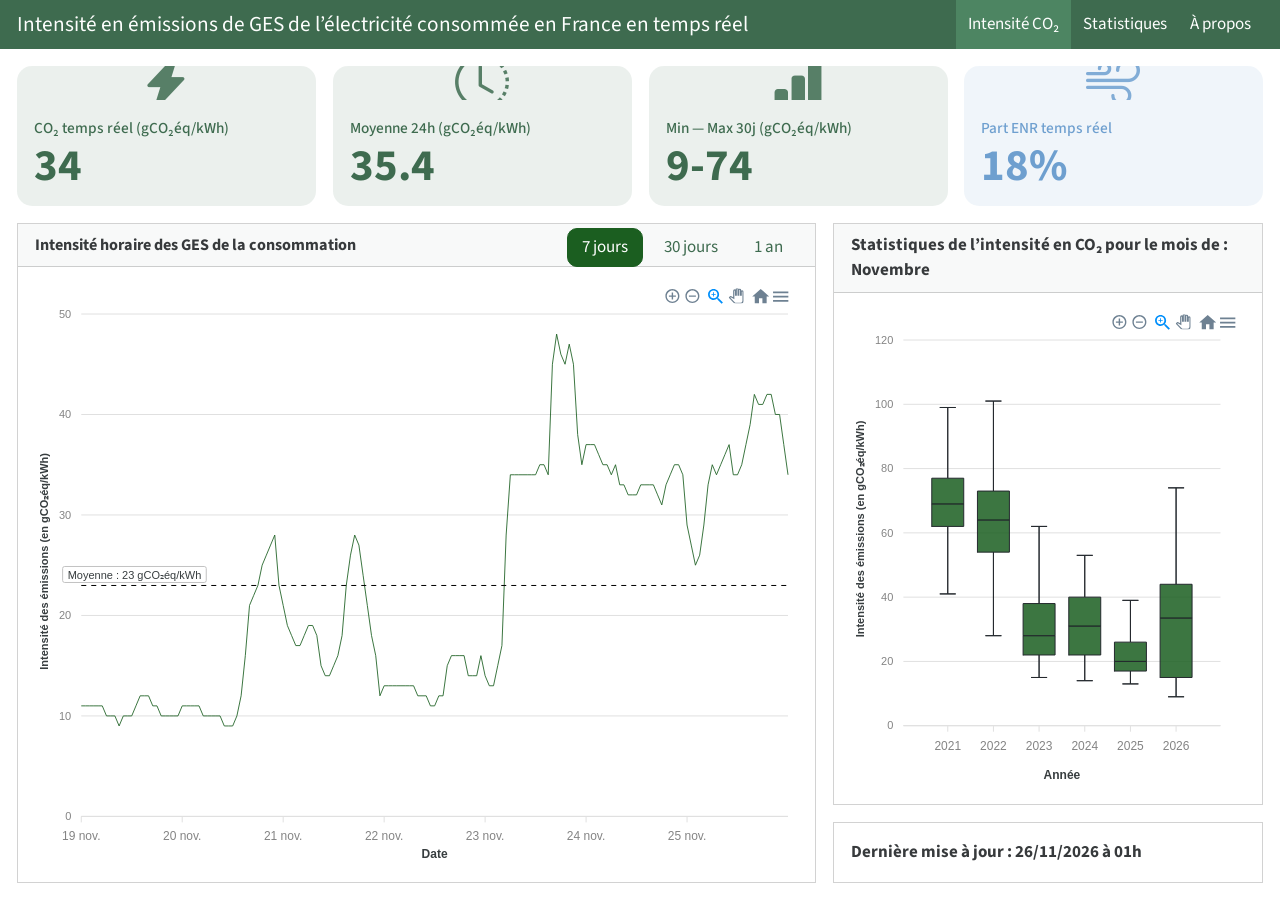
==== commit 6e72fc91: "Built site for gh-pages" ====
--- a/index.html
+++ b/index.html
@@ -103,7 +103,7 @@
 <p>CO₂ temps réel (gCO₂éq/kWh)</p>
 </p>
 <p class="value-box-value">
-41
+34
 </p>
 </div>
 </div>
@@ -119,7 +119,7 @@
 <p>Moyenne 24h (gCO₂éq/kWh)</p>
 </p>
 <p class="value-box-value">
-34
+35.4
 </p>
 </div>
 </div>
@@ -151,7 +151,7 @@
 <p>Part ENR temps réel</p>
 </p>
 <p class="value-box-value">
-21%
+18%
 </p>
 </div>
 </div>
@@ -169,18 +169,18 @@
 
 <div class="tab-content html-fill-item html-fill-container" data-tabset-id="card-tabset-5"><div class="tab-pane active show html-fill-item html-fill-container" role="tabpanel" id="card-tabset-5-1"><div class="card-body html-fill-item html-fill-container" data-title="7 jours">
 <div class="cell-output-display html-fill-item html-fill-container">
-<div class="apexcharter html-widget html-fill-item html-fill-container" id="htmlwidget-4f6c93dc0043f984fa1c" style="width:100%;height:350px;"></div>
-<script type="application/json" data-for="htmlwidget-4f6c93dc0043f984fa1c">{"x":{"ax_opts":{"chart":{"type":"line","defaultLocale":"fr","toolbar":{"show":true},"zoom":{"enabled":true},"locales":[{"name":"fr","options":{"months":["janvier","février","mars","avril","mai","juin","juillet","août","septembre","octobre","novembre","décembre"],"shortMonths":["janv.","févr.","mars","avr.","mai","juin","juill.","août","sept.","oct.","nov.","déc."],"days":["dimanche","lundi","mardi","mercredi","jeudi","vendredi","samedi"],"shortDays":["dim.","lun.","mar.","mer.","jeu.","ven.","sam."],"toolbar":{"exportToSVG":"Télécharger au format SVG","exportToPNG":"Télécharger au format PNG","exportToCSV":"Télécharger au format CSV","menu":"Menu","selection":"Sélection","selectionZoom":"Sélection et zoom","zoomIn":"Zoomer","zoomOut":"Dézoomer","pan":"Navigation","reset":"Réinitialiser le zoom"}}}]},"series":[{"name":"Intensité consommation","type":"line","data":[[1795024800000,11],[1795028400000,11],[1795032000000,12],[1795035600000,12],[1795039200000,12],[1795042800000,12],[1795046400000,11],[1795050000000,11],[1795053600000,11],[1795057200000,11],[1795060800000,11],[1795064400000,11],[1795068000000,10],[1795071600000,10],[1795075200000,10],[1795078800000,9],[1795082400000,10],[1795086000000,10],[1795089600000,10],[1795093200000,11],[1795096800000,12],[1795100400000,12],[1795104000000,12],[1795107600000,11],[1795111200000,11],[1795114800000,10],[1795118400000,10],[1795122000000,10],[1795125600000,10],[1795129200000,10],[1795132800000,11],[1795136400000,11],[1795140000000,11],[1795143600000,11],[1795147200000,11],[1795150800000,10],[1795154400000,10],[1795158000000,10],[1795161600000,10],[1795165200000,10],[1795168800000,9],[1795172400000,9],[1795176000000,9],[1795179600000,10],[1795183200000,12],[1795186800000,16],[1795190400000,21],[1795194000000,22],[1795197600000,23],[1795201200000,25],[1795204800000,26],[1795208400000,27],[1795212000000,28],[1795215600000,23],[1795219200000,21],[1795222800000,19],[1795226400000,18],[1795230000000,17],[1795233600000,17],[1795237200000,18],[1795240800000,19],[1795244400000,19],[1795248000000,18],[1795251600000,15],[1795255200000,14],[1795258800000,14],[1795262400000,15],[1795266000000,16],[1795269600000,18],[1795273200000,23],[1795276800000,26],[1795280400000,28],[1795284000000,27],[1795287600000,24],[1795291200000,21],[1795294800000,18],[1795298400000,16],[1795302000000,12],[1795305600000,13],[1795309200000,13],[1795312800000,13],[1795316400000,13],[1795320000000,13],[1795323600000,13],[1795327200000,13],[1795330800000,13],[1795334400000,12],[1795338000000,12],[1795341600000,12],[1795345200000,11],[1795348800000,11],[1795352400000,12],[1795356000000,12],[1795359600000,15],[1795363200000,16],[1795366800000,16],[1795370400000,16],[1795374000000,16],[1795377600000,14],[1795381200000,14],[1795384800000,14],[1795388400000,16],[1795392000000,14],[1795395600000,13],[1795399200000,13],[1795402800000,15],[1795406400000,17],[1795410000000,28],[1795413600000,34],[1795417200000,34],[1795420800000,34],[1795424400000,34],[1795428000000,34],[1795431600000,34],[1795435200000,34],[1795438800000,35],[1795442400000,35],[1795446000000,34],[1795449600000,45],[1795453200000,48],[1795456800000,46],[1795460400000,45],[1795464000000,47],[1795467600000,45],[1795471200000,38],[1795474800000,35],[1795478400000,37],[1795482000000,37],[1795485600000,37],[1795489200000,36],[1795492800000,35],[1795496400000,35],[1795500000000,34],[1795503600000,35],[1795507200000,33],[1795510800000,33],[1795514400000,32],[1795518000000,32],[1795521600000,32],[1795525200000,33],[1795528800000,33],[1795532400000,33],[1795536000000,33],[1795539600000,32],[1795543200000,31],[1795546800000,33],[1795550400000,34],[1795554000000,35],[1795557600000,35],[1795561200000,34],[1795564800000,29],[1795568400000,27],[1795572000000,25],[1795575600000,26],[1795579200000,29],[1795582800000,33],[1795586400000,35],[1795590000000,34],[1795593600000,35],[1795597200000,36],[1795600800000,37],[1795604400000,34],[1795608000000,34],[1795611600000,35],[1795615200000,37],[1795618800000,39],[1795622400000,42],[1795626000000,41],[1795629600000,41]]}],"dataLabels":{"enabled":false},"stroke":{"curve":"straight","width":1},"yaxis":{"decimalsInFloat":2,"labels":{"style":{"colors":"#848484"}},"min":0,"title":{"text":"Intensité des émissions (en gCO₂éq/kWh)"}},"xaxis":{"type":"datetime","labels":{"style":{"colors":"#848484"},"datetimeUTC":false},"title":{"text":"Date"}},"annotations":{"position":"front","yaxis":[{"y":22.00591715976331,"borderColor":"#000","strokeDashArray":5,"label":{"text":"Moyenne : 22 gCO₂éq/kWh","position":"left","offsetX":120,"style":{"padding":{"top":2,"right":5,"bottom":2,"left":5}}}}]},"colors":["#1B5E20"],"tooltip":{"x":{"format":"dd/MM/yyyy à HH:mm"},"y":{"formatter":"function(value) {if (value === null) return '-'; var locale = formatLocale(JSON.parse('{  \"decimal\": \",\",  \"thousands\": \"\\u00a0\",  \"grouping\": [3],  \"currency\": [\"\", \"\\u00a0\\u20ac\"],  \"percent\": \"\\u202f%\"}')); return '' + locale.format(',')(value) + ' gCO₂éq/kWh';}"}}},"auto_update":{"series_animate":true,"update_options":false,"options_animate":true,"options_redrawPaths":true,"update_synced_charts":false},"sparkbox":false,"xaxis":{"min":"2026-11-18T18:00:00Z","max":"2026-11-25T18:00:00Z"},"type":"line","serie_name":"Intensité consommation"},"evals":["ax_opts.tooltip.y.formatter"],"jsHooks":[]}</script>
+<div class="apexcharter html-widget html-fill-item html-fill-container" id="htmlwidget-50263ee88c983db052de" style="width:100%;height:350px;"></div>
+<script type="application/json" data-for="htmlwidget-50263ee88c983db052de">{"x":{"ax_opts":{"chart":{"type":"line","defaultLocale":"fr","toolbar":{"show":true},"zoom":{"enabled":true},"locales":[{"name":"fr","options":{"months":["janvier","février","mars","avril","mai","juin","juillet","août","septembre","octobre","novembre","décembre"],"shortMonths":["janv.","févr.","mars","avr.","mai","juin","juill.","août","sept.","oct.","nov.","déc."],"days":["dimanche","lundi","mardi","mercredi","jeudi","vendredi","samedi"],"shortDays":["dim.","lun.","mar.","mer.","jeu.","ven.","sam."],"toolbar":{"exportToSVG":"Télécharger au format SVG","exportToPNG":"Télécharger au format PNG","exportToCSV":"Télécharger au format CSV","menu":"Menu","selection":"Sélection","selectionZoom":"Sélection et zoom","zoomIn":"Zoomer","zoomOut":"Dézoomer","pan":"Navigation","reset":"Réinitialiser le zoom"}}}]},"series":[{"name":"Intensité consommation","type":"line","data":[[1795046400000,11],[1795050000000,11],[1795053600000,11],[1795057200000,11],[1795060800000,11],[1795064400000,11],[1795068000000,10],[1795071600000,10],[1795075200000,10],[1795078800000,9],[1795082400000,10],[1795086000000,10],[1795089600000,10],[1795093200000,11],[1795096800000,12],[1795100400000,12],[1795104000000,12],[1795107600000,11],[1795111200000,11],[1795114800000,10],[1795118400000,10],[1795122000000,10],[1795125600000,10],[1795129200000,10],[1795132800000,11],[1795136400000,11],[1795140000000,11],[1795143600000,11],[1795147200000,11],[1795150800000,10],[1795154400000,10],[1795158000000,10],[1795161600000,10],[1795165200000,10],[1795168800000,9],[1795172400000,9],[1795176000000,9],[1795179600000,10],[1795183200000,12],[1795186800000,16],[1795190400000,21],[1795194000000,22],[1795197600000,23],[1795201200000,25],[1795204800000,26],[1795208400000,27],[1795212000000,28],[1795215600000,23],[1795219200000,21],[1795222800000,19],[1795226400000,18],[1795230000000,17],[1795233600000,17],[1795237200000,18],[1795240800000,19],[1795244400000,19],[1795248000000,18],[1795251600000,15],[1795255200000,14],[1795258800000,14],[1795262400000,15],[1795266000000,16],[1795269600000,18],[1795273200000,23],[1795276800000,26],[1795280400000,28],[1795284000000,27],[1795287600000,24],[1795291200000,21],[1795294800000,18],[1795298400000,16],[1795302000000,12],[1795305600000,13],[1795309200000,13],[1795312800000,13],[1795316400000,13],[1795320000000,13],[1795323600000,13],[1795327200000,13],[1795330800000,13],[1795334400000,12],[1795338000000,12],[1795341600000,12],[1795345200000,11],[1795348800000,11],[1795352400000,12],[1795356000000,12],[1795359600000,15],[1795363200000,16],[1795366800000,16],[1795370400000,16],[1795374000000,16],[1795377600000,14],[1795381200000,14],[1795384800000,14],[1795388400000,16],[1795392000000,14],[1795395600000,13],[1795399200000,13],[1795402800000,15],[1795406400000,17],[1795410000000,28],[1795413600000,34],[1795417200000,34],[1795420800000,34],[1795424400000,34],[1795428000000,34],[1795431600000,34],[1795435200000,34],[1795438800000,35],[1795442400000,35],[1795446000000,34],[1795449600000,45],[1795453200000,48],[1795456800000,46],[1795460400000,45],[1795464000000,47],[1795467600000,45],[1795471200000,38],[1795474800000,35],[1795478400000,37],[1795482000000,37],[1795485600000,37],[1795489200000,36],[1795492800000,35],[1795496400000,35],[1795500000000,34],[1795503600000,35],[1795507200000,33],[1795510800000,33],[1795514400000,32],[1795518000000,32],[1795521600000,32],[1795525200000,33],[1795528800000,33],[1795532400000,33],[1795536000000,33],[1795539600000,32],[1795543200000,31],[1795546800000,33],[1795550400000,34],[1795554000000,35],[1795557600000,35],[1795561200000,34],[1795564800000,29],[1795568400000,27],[1795572000000,25],[1795575600000,26],[1795579200000,29],[1795582800000,33],[1795586400000,35],[1795590000000,34],[1795593600000,35],[1795597200000,36],[1795600800000,37],[1795604400000,34],[1795608000000,34],[1795611600000,35],[1795615200000,37],[1795618800000,39],[1795622400000,42],[1795626000000,41],[1795629600000,41],[1795633200000,42],[1795636800000,42],[1795640400000,40],[1795644000000,40],[1795647600000,37],[1795651200000,34]]}],"dataLabels":{"enabled":false},"stroke":{"curve":"straight","width":1},"yaxis":{"decimalsInFloat":2,"labels":{"style":{"colors":"#848484"}},"min":0,"title":{"text":"Intensité des émissions (en gCO₂éq/kWh)"}},"xaxis":{"type":"datetime","labels":{"style":{"colors":"#848484"},"datetimeUTC":false},"title":{"text":"Date"}},"annotations":{"position":"front","yaxis":[{"y":22.98224852071006,"borderColor":"#000","strokeDashArray":5,"label":{"text":"Moyenne : 23 gCO₂éq/kWh","position":"left","offsetX":120,"style":{"padding":{"top":2,"right":5,"bottom":2,"left":5}}}}]},"colors":["#1B5E20"],"tooltip":{"x":{"format":"dd/MM/yyyy à HH:mm"},"y":{"formatter":"function(value) {if (value === null) return '-'; var locale = formatLocale(JSON.parse('{  \"decimal\": \",\",  \"thousands\": \"\\u00a0\",  \"grouping\": [3],  \"currency\": [\"\", \"\\u00a0\\u20ac\"],  \"percent\": \"\\u202f%\"}')); return '' + locale.format(',')(value) + ' gCO₂éq/kWh';}"}}},"auto_update":{"series_animate":true,"update_options":false,"options_animate":true,"options_redrawPaths":true,"update_synced_charts":false},"sparkbox":false,"xaxis":{"min":"2026-11-19T00:00:00Z","max":"2026-11-26T00:00:00Z"},"type":"line","serie_name":"Intensité consommation"},"evals":["ax_opts.tooltip.y.formatter"],"jsHooks":[]}</script>
 </div>
 </div></div><div class="tab-pane html-fill-item html-fill-container" role="tabpanel" id="card-tabset-5-2"><div class="card-body html-fill-item html-fill-container" data-title="30 jours">
 <div class="cell-output-display html-fill-item html-fill-container">
-<div class="apexcharter html-widget html-fill-item html-fill-container" id="htmlwidget-50d26b866959a85a9958" style="width:100%;height:350px;"></div>
-<script type="application/json" data-for="htmlwidget-50d26b866959a85a9958">{"x":{"ax_opts":{"chart":{"type":"line","defaultLocale":"fr","toolbar":{"show":true},"zoom":{"enabled":true},"locales":[{"name":"fr","options":{"months":["janvier","février","mars","avril","mai","juin","juillet","août","septembre","octobre","novembre","décembre"],"shortMonths":["janv.","févr.","mars","avr.","mai","juin","juill.","août","sept.","oct.","nov.","déc."],"days":["dimanche","lundi","mardi","mercredi","jeudi","vendredi","samedi"],"shortDays":["dim.","lun.","mar.","mer.","jeu.","ven.","sam."],"toolbar":{"exportToSVG":"Télécharger au format SVG","exportToPNG":"Télécharger au format PNG","exportToCSV":"Télécharger au format CSV","menu":"Menu","selection":"Sélection","selectionZoom":"Sélection et zoom","zoomIn":"Zoomer","zoomOut":"Dézoomer","pan":"Navigation","reset":"Réinitialiser le zoom"}}}]},"series":[{"name":"Intensité consommation","type":"line","data":[[1793037600000,13],[1793041200000,15],[1793044800000,12],[1793048400000,12],[1793052000000,11],[1793055600000,12],[1793059200000,13],[1793062800000,14],[1793066400000,16],[1793070000000,16],[1793073600000,17],[1793077200000,17],[1793080800000,17],[1793084400000,16],[1793088000000,13],[1793091600000,10],[1793095200000,10],[1793098800000,10],[1793102400000,13],[1793106000000,15],[1793109600000,20],[1793113200000,25],[1793116800000,31],[1793120400000,32],[1793124000000,31],[1793127600000,32],[1793131200000,33],[1793134800000,34],[1793138400000,35],[1793142000000,30],[1793145600000,28],[1793149200000,24],[1793152800000,24],[1793156400000,25],[1793160000000,27],[1793163600000,32],[1793167200000,33],[1793170800000,32],[1793174400000,26],[1793178000000,16],[1793181600000,12],[1793185200000,11],[1793188800000,11],[1793192400000,15],[1793196000000,25],[1793199600000,30],[1793203200000,32],[1793206800000,33],[1793210400000,33],[1793214000000,34],[1793217600000,35],[1793221200000,36],[1793224800000,34],[1793228400000,34],[1793232000000,33],[1793235600000,33],[1793239200000,32],[1793242800000,32],[1793246400000,30],[1793250000000,31],[1793253600000,29],[1793257200000,28],[1793260800000,27],[1793264400000,26],[1793268000000,21],[1793271600000,18],[1793275200000,18],[1793278800000,18],[1793282400000,26],[1793286000000,29],[1793289600000,28],[1793293200000,31],[1793296800000,37],[1793300400000,31],[1793304000000,29],[1793307600000,31],[1793311200000,31],[1793314800000,31],[1793318400000,32],[1793322000000,32],[1793325600000,31],[1793329200000,32],[1793332800000,33],[1793336400000,32],[1793340000000,31],[1793343600000,30],[1793347200000,29],[1793350800000,24],[1793354400000,18],[1793358000000,13],[1793361600000,11],[1793365200000,13],[1793368800000,19],[1793372400000,29],[1793376000000,31],[1793379600000,31],[1793383200000,31],[1793386800000,26],[1793390400000,28],[1793394000000,31],[1793397600000,31],[1793401200000,30],[1793404800000,27],[1793408400000,25],[1793412000000,24],[1793415600000,24],[1793419200000,23],[1793422800000,24],[1793426400000,24],[1793430000000,22],[1793433600000,18],[1793437200000,12],[1793440800000,9],[1793444400000,10],[1793448000000,9],[1793451600000,10],[1793455200000,12],[1793458800000,23],[1793462400000,28],[1793466000000,29],[1793469600000,28],[1793473200000,30],[1793476800000,31],[1793480400000,32],[1793484000000,34],[1793487600000,33],[1793491200000,30],[1793494800000,25],[1793498400000,24],[1793502000000,24],[1793505600000,23],[1793509200000,24],[1793512800000,23],[1793516400000,20],[1793520000000,16],[1793523600000,14],[1793527200000,14],[1793530800000,14],[1793534400000,15],[1793538000000,15],[1793541600000,17],[1793545200000,24],[1793548800000,34],[1793552400000,34],[1793556000000,33],[1793559600000,34],[1793563200000,32],[1793566800000,35],[1793570400000,34],[1793574000000,33],[1793577600000,33],[1793581200000,32],[1793584800000,32],[1793588400000,32],[1793592000000,33],[1793595600000,38],[1793599200000,39],[1793602800000,36],[1793606400000,33],[1793610000000,32],[1793613600000,26],[1793617200000,23],[1793620800000,23],[1793624400000,24],[1793628000000,29],[1793631600000,37],[1793635200000,40],[1793638800000,39],[1793642400000,39],[1793646000000,41],[1793649600000,42],[1793653200000,43],[1793656800000,39],[1793660400000,39],[1793664000000,39],[1793667600000,40],[1793671200000,39],[1793674800000,38],[1793678400000,39],[1793682000000,42],[1793685600000,43],[1793689200000,41],[1793692800000,39],[1793696400000,36],[1793700000000,34],[1793703600000,32],[1793707200000,33],[1793710800000,35],[1793714400000,40],[1793718000000,42],[1793721600000,42],[1793725200000,43],[1793728800000,45],[1793732400000,47],[1793736000000,47],[1793739600000,47],[1793743200000,48],[1793746800000,43],[1793750400000,41],[1793754000000,43],[1793757600000,42],[1793761200000,44],[1793764800000,44],[1793768400000,48],[1793772000000,50],[1793775600000,48],[1793779200000,44],[1793782800000,40],[1793786400000,40],[1793790000000,40],[1793793600000,40],[1793797200000,42],[1793800800000,44],[1793804400000,43],[1793808000000,43],[1793811600000,43],[1793815200000,44],[1793818800000,43],[1793822400000,43],[1793826000000,48],[1793829600000,43],[1793833200000,44],[1793836800000,44],[1793840400000,44],[1793844000000,45],[1793847600000,45],[1793851200000,46],[1793854800000,48],[1793858400000,46],[1793862000000,45],[1793865600000,44],[1793869200000,44],[1793872800000,42],[1793876400000,43],[1793880000000,43],[1793883600000,45],[1793887200000,47],[1793890800000,50],[1793894400000,51],[1793898000000,50],[1793901600000,53],[1793905200000,59],[1793908800000,60],[1793912400000,60],[1793916000000,58],[1793919600000,58],[1793923200000,58],[1793926800000,59],[1793930400000,59],[1793934000000,60],[1793937600000,62],[1793941200000,64],[1793944800000,74],[1793948400000,68],[1793952000000,65],[1793955600000,66],[1793959200000,54],[1793962800000,52],[1793966400000,53],[1793970000000,53],[1793973600000,53],[1793977200000,53],[1793980800000,53],[1793984400000,52],[1793988000000,51],[1793991600000,48],[1793995200000,49],[1793998800000,50],[1794002400000,49],[1794006000000,46],[1794009600000,48],[1794013200000,50],[1794016800000,52],[1794020400000,52],[1794024000000,52],[1794027600000,51],[1794031200000,49],[1794034800000,48],[1794038400000,46],[1794042000000,43],[1794045600000,42],[1794049200000,41],[1794052800000,42],[1794056400000,42],[1794060000000,44],[1794063600000,45],[1794067200000,45],[1794070800000,46],[1794074400000,45],[1794078000000,47],[1794081600000,47],[1794085200000,45],[1794088800000,45],[1794092400000,46],[1794096000000,48],[1794099600000,49],[1794103200000,49],[1794106800000,49],[1794110400000,48],[1794114000000,46],[1794117600000,45],[1794121200000,44],[1794124800000,42],[1794128400000,39],[1794132000000,37],[1794135600000,36],[1794139200000,37],[1794142800000,38],[1794146400000,38],[1794150000000,39],[1794153600000,39],[1794157200000,39],[1794160800000,40],[1794164400000,42],[1794168000000,43],[1794171600000,44],[1794175200000,46],[1794178800000,46],[1794182400000,44],[1794186000000,42],[1794189600000,42],[1794193200000,46],[1794196800000,46],[1794200400000,49],[1794204000000,50],[1794207600000,49],[1794211200000,48],[1794214800000,47],[1794218400000,48],[1794222000000,53],[1794225600000,63],[1794229200000,64],[1794232800000,63],[1794236400000,63],[1794240000000,59],[1794243600000,57],[1794247200000,57],[1794250800000,58],[1794254400000,61],[1794258000000,67],[1794261600000,54],[1794265200000,49],[1794268800000,51],[1794272400000,51],[1794276000000,51],[1794279600000,51],[1794283200000,52],[1794286800000,54],[1794290400000,55],[1794294000000,53],[1794297600000,51],[1794301200000,49],[1794304800000,48],[1794308400000,47],[1794312000000,49],[1794315600000,50],[1794319200000,51],[1794322800000,52],[1794326400000,49],[1794330000000,48],[1794333600000,49],[1794337200000,49],[1794340800000,50],[1794344400000,51],[1794348000000,48],[1794351600000,48],[1794355200000,49],[1794358800000,48],[1794362400000,46],[1794366000000,46],[1794369600000,49],[1794373200000,49],[1794376800000,50],[1794380400000,49],[1794384000000,48],[1794387600000,47],[1794391200000,46],[1794394800000,45],[1794398400000,45],[1794402000000,43],[1794405600000,45],[1794409200000,47],[1794412800000,49],[1794416400000,48],[1794420000000,49],[1794423600000,51],[1794427200000,52],[1794430800000,49],[1794434400000,46],[1794438000000,43],[1794441600000,39],[1794445200000,35],[1794448800000,32],[1794452400000,31],[1794456000000,33],[1794459600000,37],[1794463200000,39],[1794466800000,37],[1794470400000,37],[1794474000000,37],[1794477600000,35],[1794481200000,32],[1794484800000,30],[1794488400000,31],[1794492000000,31],[1794495600000,32],[1794499200000,31],[1794502800000,33],[1794506400000,34],[1794510000000,33],[1794513600000,29],[1794517200000,20],[1794520800000,17],[1794524400000,14],[1794528000000,13],[1794531600000,13],[1794535200000,13],[1794538800000,14],[1794542400000,14],[1794546000000,19],[1794549600000,25],[1794553200000,25],[1794556800000,24],[1794560400000,19],[1794564000000,18],[1794567600000,18],[1794571200000,20],[1794574800000,22],[1794578400000,29],[1794582000000,36],[1794585600000,38],[1794589200000,37],[1794592800000,37],[1794596400000,38],[1794600000000,39],[1794603600000,36],[1794607200000,34],[1794610800000,29],[1794614400000,23],[1794618000000,18],[1794621600000,15],[1794625200000,14],[1794628800000,14],[1794632400000,16],[1794636000000,17],[1794639600000,17],[1794643200000,16],[1794646800000,16],[1794650400000,15],[1794654000000,15],[1794657600000,15],[1794661200000,19],[1794664800000,30],[1794668400000,35],[1794672000000,36],[1794675600000,35],[1794679200000,35],[1794682800000,32],[1794686400000,26],[1794690000000,22],[1794693600000,19],[1794697200000,17],[1794700800000,16],[1794704400000,16],[1794708000000,16],[1794711600000,16],[1794715200000,16],[1794718800000,16],[1794722400000,16],[1794726000000,15],[1794729600000,15],[1794733200000,14],[1794736800000,14],[1794740400000,14],[1794744000000,14],[1794747600000,14],[1794751200000,14],[1794754800000,14],[1794758400000,14],[1794762000000,14],[1794765600000,14],[1794769200000,15],[1794772800000,15],[1794776400000,15],[1794780000000,15],[1794783600000,15],[1794787200000,15],[1794790800000,15],[1794794400000,15],[1794798000000,15],[1794801600000,15],[1794805200000,18],[1794808800000,24],[1794812400000,27],[1794816000000,27],[1794819600000,27],[1794823200000,27],[1794826800000,27],[1794830400000,27],[1794834000000,28],[1794837600000,29],[1794841200000,30],[1794844800000,31],[1794848400000,31],[1794852000000,31],[1794855600000,31],[1794859200000,29],[1794862800000,26],[1794866400000,18],[1794870000000,12],[1794873600000,10],[1794877200000,11],[1794880800000,11],[1794884400000,11],[1794888000000,11],[1794891600000,10],[1794895200000,10],[1794898800000,10],[1794902400000,10],[1794906000000,11],[1794909600000,11],[1794913200000,11],[1794916800000,11],[1794920400000,11],[1794924000000,11],[1794927600000,11],[1794931200000,11],[1794934800000,10],[1794938400000,10],[1794942000000,10],[1794945600000,10],[1794949200000,10],[1794952800000,10],[1794956400000,10],[1794960000000,11],[1794963600000,11],[1794967200000,11],[1794970800000,11],[1794974400000,11],[1794978000000,10],[1794981600000,10],[1794985200000,10],[1794988800000,11],[1794992400000,10],[1794996000000,9],[1794999600000,9],[1795003200000,9],[1795006800000,10],[1795010400000,10],[1795014000000,11],[1795017600000,11],[1795021200000,11],[1795024800000,11],[1795028400000,11],[1795032000000,12],[1795035600000,12],[1795039200000,12],[1795042800000,12],[1795046400000,11],[1795050000000,11],[1795053600000,11],[1795057200000,11],[1795060800000,11],[1795064400000,11],[1795068000000,10],[1795071600000,10],[1795075200000,10],[1795078800000,9],[1795082400000,10],[1795086000000,10],[1795089600000,10],[1795093200000,11],[1795096800000,12],[1795100400000,12],[1795104000000,12],[1795107600000,11],[1795111200000,11],[1795114800000,10],[1795118400000,10],[1795122000000,10],[1795125600000,10],[1795129200000,10],[1795132800000,11],[1795136400000,11],[1795140000000,11],[1795143600000,11],[1795147200000,11],[1795150800000,10],[1795154400000,10],[1795158000000,10],[1795161600000,10],[1795165200000,10],[1795168800000,9],[1795172400000,9],[1795176000000,9],[1795179600000,10],[1795183200000,12],[1795186800000,16],[1795190400000,21],[1795194000000,22],[1795197600000,23],[1795201200000,25],[1795204800000,26],[1795208400000,27],[1795212000000,28],[1795215600000,23],[1795219200000,21],[1795222800000,19],[1795226400000,18],[1795230000000,17],[1795233600000,17],[1795237200000,18],[1795240800000,19],[1795244400000,19],[1795248000000,18],[1795251600000,15],[1795255200000,14],[1795258800000,14],[1795262400000,15],[1795266000000,16],[1795269600000,18],[1795273200000,23],[1795276800000,26],[1795280400000,28],[1795284000000,27],[1795287600000,24],[1795291200000,21],[1795294800000,18],[1795298400000,16],[1795302000000,12],[1795305600000,13],[1795309200000,13],[1795312800000,13],[1795316400000,13],[1795320000000,13],[1795323600000,13],[1795327200000,13],[1795330800000,13],[1795334400000,12],[1795338000000,12],[1795341600000,12],[1795345200000,11],[1795348800000,11],[1795352400000,12],[1795356000000,12],[1795359600000,15],[1795363200000,16],[1795366800000,16],[1795370400000,16],[1795374000000,16],[1795377600000,14],[1795381200000,14],[1795384800000,14],[1795388400000,16],[1795392000000,14],[1795395600000,13],[1795399200000,13],[1795402800000,15],[1795406400000,17],[1795410000000,28],[1795413600000,34],[1795417200000,34],[1795420800000,34],[1795424400000,34],[1795428000000,34],[1795431600000,34],[1795435200000,34],[1795438800000,35],[1795442400000,35],[1795446000000,34],[1795449600000,45],[1795453200000,48],[1795456800000,46],[1795460400000,45],[1795464000000,47],[1795467600000,45],[1795471200000,38],[1795474800000,35],[1795478400000,37],[1795482000000,37],[1795485600000,37],[1795489200000,36],[1795492800000,35],[1795496400000,35],[1795500000000,34],[1795503600000,35],[1795507200000,33],[1795510800000,33],[1795514400000,32],[1795518000000,32],[1795521600000,32],[1795525200000,33],[1795528800000,33],[1795532400000,33],[1795536000000,33],[1795539600000,32],[1795543200000,31],[1795546800000,33],[1795550400000,34],[1795554000000,35],[1795557600000,35],[1795561200000,34],[1795564800000,29],[1795568400000,27],[1795572000000,25],[1795575600000,26],[1795579200000,29],[1795582800000,33],[1795586400000,35],[1795590000000,34],[1795593600000,35],[1795597200000,36],[1795600800000,37],[1795604400000,34],[1795608000000,34],[1795611600000,35],[1795615200000,37],[1795618800000,39],[1795622400000,42],[1795626000000,41],[1795629600000,41]]}],"dataLabels":{"enabled":false},"stroke":{"curve":"straight","width":1},"yaxis":{"decimalsInFloat":2,"labels":{"style":{"colors":"#848484"}},"min":0,"title":{"text":"Intensité des émissions (en gCO₂éq/kWh)"}},"xaxis":{"type":"datetime","labels":{"style":{"colors":"#848484"},"datetimeUTC":false},"title":{"text":"Date"}},"annotations":{"position":"front","yaxis":[{"y":30.20249653259362,"borderColor":"#000","strokeDashArray":5,"label":{"text":"Moyenne : 30.2 gCO₂éq/kWh","position":"left","offsetX":120,"style":{"padding":{"top":2,"right":5,"bottom":2,"left":5}}}}]},"colors":["#1B5E20"],"tooltip":{"x":{"format":"dd/MM/yyyy à HH:mm"},"y":{"formatter":"function(value) {if (value === null) return '-'; var locale = formatLocale(JSON.parse('{  \"decimal\": \",\",  \"thousands\": \"\\u00a0\",  \"grouping\": [3],  \"currency\": [\"\", \"\\u00a0\\u20ac\"],  \"percent\": \"\\u202f%\"}')); return '' + locale.format(',')(value) + ' gCO₂éq/kWh';}"}}},"auto_update":{"series_animate":true,"update_options":false,"options_animate":true,"options_redrawPaths":true,"update_synced_charts":false},"sparkbox":false,"xaxis":{"min":"2026-10-26T18:00:00Z","max":"2026-11-25T18:00:00Z"},"type":"line","serie_name":"Intensité consommation"},"evals":["ax_opts.tooltip.y.formatter"],"jsHooks":[]}</script>
+<div class="apexcharter html-widget html-fill-item html-fill-container" id="htmlwidget-1dd0f689ad9ef260076f" style="width:100%;height:350px;"></div>
+<script type="application/json" data-for="htmlwidget-1dd0f689ad9ef260076f">{"x":{"ax_opts":{"chart":{"type":"line","defaultLocale":"fr","toolbar":{"show":true},"zoom":{"enabled":true},"locales":[{"name":"fr","options":{"months":["janvier","février","mars","avril","mai","juin","juillet","août","septembre","octobre","novembre","décembre"],"shortMonths":["janv.","févr.","mars","avr.","mai","juin","juill.","août","sept.","oct.","nov.","déc."],"days":["dimanche","lundi","mardi","mercredi","jeudi","vendredi","samedi"],"shortDays":["dim.","lun.","mar.","mer.","jeu.","ven.","sam."],"toolbar":{"exportToSVG":"Télécharger au format SVG","exportToPNG":"Télécharger au format PNG","exportToCSV":"Télécharger au format CSV","menu":"Menu","selection":"Sélection","selectionZoom":"Sélection et zoom","zoomIn":"Zoomer","zoomOut":"Dézoomer","pan":"Navigation","reset":"Réinitialiser le zoom"}}}]},"series":[{"name":"Intensité consommation","type":"line","data":[[1793059200000,13],[1793062800000,14],[1793066400000,16],[1793070000000,16],[1793073600000,17],[1793077200000,17],[1793080800000,17],[1793084400000,16],[1793088000000,13],[1793091600000,10],[1793095200000,10],[1793098800000,10],[1793102400000,13],[1793106000000,15],[1793109600000,20],[1793113200000,25],[1793116800000,31],[1793120400000,32],[1793124000000,31],[1793127600000,32],[1793131200000,33],[1793134800000,34],[1793138400000,35],[1793142000000,30],[1793145600000,28],[1793149200000,24],[1793152800000,24],[1793156400000,25],[1793160000000,27],[1793163600000,32],[1793167200000,33],[1793170800000,32],[1793174400000,26],[1793178000000,16],[1793181600000,12],[1793185200000,11],[1793188800000,11],[1793192400000,15],[1793196000000,25],[1793199600000,30],[1793203200000,32],[1793206800000,33],[1793210400000,33],[1793214000000,34],[1793217600000,35],[1793221200000,36],[1793224800000,34],[1793228400000,34],[1793232000000,33],[1793235600000,33],[1793239200000,32],[1793242800000,32],[1793246400000,30],[1793250000000,31],[1793253600000,29],[1793257200000,28],[1793260800000,27],[1793264400000,26],[1793268000000,21],[1793271600000,18],[1793275200000,18],[1793278800000,18],[1793282400000,26],[1793286000000,29],[1793289600000,28],[1793293200000,31],[1793296800000,37],[1793300400000,31],[1793304000000,29],[1793307600000,31],[1793311200000,31],[1793314800000,31],[1793318400000,32],[1793322000000,32],[1793325600000,31],[1793329200000,32],[1793332800000,33],[1793336400000,32],[1793340000000,31],[1793343600000,30],[1793347200000,29],[1793350800000,24],[1793354400000,18],[1793358000000,13],[1793361600000,11],[1793365200000,13],[1793368800000,19],[1793372400000,29],[1793376000000,31],[1793379600000,31],[1793383200000,31],[1793386800000,26],[1793390400000,28],[1793394000000,31],[1793397600000,31],[1793401200000,30],[1793404800000,27],[1793408400000,25],[1793412000000,24],[1793415600000,24],[1793419200000,23],[1793422800000,24],[1793426400000,24],[1793430000000,22],[1793433600000,18],[1793437200000,12],[1793440800000,9],[1793444400000,10],[1793448000000,9],[1793451600000,10],[1793455200000,12],[1793458800000,23],[1793462400000,28],[1793466000000,29],[1793469600000,28],[1793473200000,30],[1793476800000,31],[1793480400000,32],[1793484000000,34],[1793487600000,33],[1793491200000,30],[1793494800000,25],[1793498400000,24],[1793502000000,24],[1793505600000,23],[1793509200000,24],[1793512800000,23],[1793516400000,20],[1793520000000,16],[1793523600000,14],[1793527200000,14],[1793530800000,14],[1793534400000,15],[1793538000000,15],[1793541600000,17],[1793545200000,24],[1793548800000,34],[1793552400000,34],[1793556000000,33],[1793559600000,34],[1793563200000,32],[1793566800000,35],[1793570400000,34],[1793574000000,33],[1793577600000,33],[1793581200000,32],[1793584800000,32],[1793588400000,32],[1793592000000,33],[1793595600000,38],[1793599200000,39],[1793602800000,36],[1793606400000,33],[1793610000000,32],[1793613600000,26],[1793617200000,23],[1793620800000,23],[1793624400000,24],[1793628000000,29],[1793631600000,37],[1793635200000,40],[1793638800000,39],[1793642400000,39],[1793646000000,41],[1793649600000,42],[1793653200000,43],[1793656800000,39],[1793660400000,39],[1793664000000,39],[1793667600000,40],[1793671200000,39],[1793674800000,38],[1793678400000,39],[1793682000000,42],[1793685600000,43],[1793689200000,41],[1793692800000,39],[1793696400000,36],[1793700000000,34],[1793703600000,32],[1793707200000,33],[1793710800000,35],[1793714400000,40],[1793718000000,42],[1793721600000,42],[1793725200000,43],[1793728800000,45],[1793732400000,47],[1793736000000,47],[1793739600000,47],[1793743200000,48],[1793746800000,43],[1793750400000,41],[1793754000000,43],[1793757600000,42],[1793761200000,44],[1793764800000,44],[1793768400000,48],[1793772000000,50],[1793775600000,48],[1793779200000,44],[1793782800000,40],[1793786400000,40],[1793790000000,40],[1793793600000,40],[1793797200000,42],[1793800800000,44],[1793804400000,43],[1793808000000,43],[1793811600000,43],[1793815200000,44],[1793818800000,43],[1793822400000,43],[1793826000000,48],[1793829600000,43],[1793833200000,44],[1793836800000,44],[1793840400000,44],[1793844000000,45],[1793847600000,45],[1793851200000,46],[1793854800000,48],[1793858400000,46],[1793862000000,45],[1793865600000,44],[1793869200000,44],[1793872800000,42],[1793876400000,43],[1793880000000,43],[1793883600000,45],[1793887200000,47],[1793890800000,50],[1793894400000,51],[1793898000000,50],[1793901600000,53],[1793905200000,59],[1793908800000,60],[1793912400000,60],[1793916000000,58],[1793919600000,58],[1793923200000,58],[1793926800000,59],[1793930400000,59],[1793934000000,60],[1793937600000,62],[1793941200000,64],[1793944800000,74],[1793948400000,68],[1793952000000,65],[1793955600000,66],[1793959200000,54],[1793962800000,52],[1793966400000,53],[1793970000000,53],[1793973600000,53],[1793977200000,53],[1793980800000,53],[1793984400000,52],[1793988000000,51],[1793991600000,48],[1793995200000,49],[1793998800000,50],[1794002400000,49],[1794006000000,46],[1794009600000,48],[1794013200000,50],[1794016800000,52],[1794020400000,52],[1794024000000,52],[1794027600000,51],[1794031200000,49],[1794034800000,48],[1794038400000,46],[1794042000000,43],[1794045600000,42],[1794049200000,41],[1794052800000,42],[1794056400000,42],[1794060000000,44],[1794063600000,45],[1794067200000,45],[1794070800000,46],[1794074400000,45],[1794078000000,47],[1794081600000,47],[1794085200000,45],[1794088800000,45],[1794092400000,46],[1794096000000,48],[1794099600000,49],[1794103200000,49],[1794106800000,49],[1794110400000,48],[1794114000000,46],[1794117600000,45],[1794121200000,44],[1794124800000,42],[1794128400000,39],[1794132000000,37],[1794135600000,36],[1794139200000,37],[1794142800000,38],[1794146400000,38],[1794150000000,39],[1794153600000,39],[1794157200000,39],[1794160800000,40],[1794164400000,42],[1794168000000,43],[1794171600000,44],[1794175200000,46],[1794178800000,46],[1794182400000,44],[1794186000000,42],[1794189600000,42],[1794193200000,46],[1794196800000,46],[1794200400000,49],[1794204000000,50],[1794207600000,49],[1794211200000,48],[1794214800000,47],[1794218400000,48],[1794222000000,53],[1794225600000,63],[1794229200000,64],[1794232800000,63],[1794236400000,63],[1794240000000,59],[1794243600000,57],[1794247200000,57],[1794250800000,58],[1794254400000,61],[1794258000000,67],[1794261600000,54],[1794265200000,49],[1794268800000,51],[1794272400000,51],[1794276000000,51],[1794279600000,51],[1794283200000,52],[1794286800000,54],[1794290400000,55],[1794294000000,53],[1794297600000,51],[1794301200000,49],[1794304800000,48],[1794308400000,47],[1794312000000,49],[1794315600000,50],[1794319200000,51],[1794322800000,52],[1794326400000,49],[1794330000000,48],[1794333600000,49],[1794337200000,49],[1794340800000,50],[1794344400000,51],[1794348000000,48],[1794351600000,48],[1794355200000,49],[1794358800000,48],[1794362400000,46],[1794366000000,46],[1794369600000,49],[1794373200000,49],[1794376800000,50],[1794380400000,49],[1794384000000,48],[1794387600000,47],[1794391200000,46],[1794394800000,45],[1794398400000,45],[1794402000000,43],[1794405600000,45],[1794409200000,47],[1794412800000,49],[1794416400000,48],[1794420000000,49],[1794423600000,51],[1794427200000,52],[1794430800000,49],[1794434400000,46],[1794438000000,43],[1794441600000,39],[1794445200000,35],[1794448800000,32],[1794452400000,31],[1794456000000,33],[1794459600000,37],[1794463200000,39],[1794466800000,37],[1794470400000,37],[1794474000000,37],[1794477600000,35],[1794481200000,32],[1794484800000,30],[1794488400000,31],[1794492000000,31],[1794495600000,32],[1794499200000,31],[1794502800000,33],[1794506400000,34],[1794510000000,33],[1794513600000,29],[1794517200000,20],[1794520800000,17],[1794524400000,14],[1794528000000,13],[1794531600000,13],[1794535200000,13],[1794538800000,14],[1794542400000,14],[1794546000000,19],[1794549600000,25],[1794553200000,25],[1794556800000,24],[1794560400000,19],[1794564000000,18],[1794567600000,18],[1794571200000,20],[1794574800000,22],[1794578400000,29],[1794582000000,36],[1794585600000,38],[1794589200000,37],[1794592800000,37],[1794596400000,38],[1794600000000,39],[1794603600000,36],[1794607200000,34],[1794610800000,29],[1794614400000,23],[1794618000000,18],[1794621600000,15],[1794625200000,14],[1794628800000,14],[1794632400000,16],[1794636000000,17],[1794639600000,17],[1794643200000,16],[1794646800000,16],[1794650400000,15],[1794654000000,15],[1794657600000,15],[1794661200000,19],[1794664800000,30],[1794668400000,35],[1794672000000,36],[1794675600000,35],[1794679200000,35],[1794682800000,32],[1794686400000,26],[1794690000000,22],[1794693600000,19],[1794697200000,17],[1794700800000,16],[1794704400000,16],[1794708000000,16],[1794711600000,16],[1794715200000,16],[1794718800000,16],[1794722400000,16],[1794726000000,15],[1794729600000,15],[1794733200000,14],[1794736800000,14],[1794740400000,14],[1794744000000,14],[1794747600000,14],[1794751200000,14],[1794754800000,14],[1794758400000,14],[1794762000000,14],[1794765600000,14],[1794769200000,15],[1794772800000,15],[1794776400000,15],[1794780000000,15],[1794783600000,15],[1794787200000,15],[1794790800000,15],[1794794400000,15],[1794798000000,15],[1794801600000,15],[1794805200000,18],[1794808800000,24],[1794812400000,27],[1794816000000,27],[1794819600000,27],[1794823200000,27],[1794826800000,27],[1794830400000,27],[1794834000000,28],[1794837600000,29],[1794841200000,30],[1794844800000,31],[1794848400000,31],[1794852000000,31],[1794855600000,31],[1794859200000,29],[1794862800000,26],[1794866400000,18],[1794870000000,12],[1794873600000,10],[1794877200000,11],[1794880800000,11],[1794884400000,11],[1794888000000,11],[1794891600000,10],[1794895200000,10],[1794898800000,10],[1794902400000,10],[1794906000000,11],[1794909600000,11],[1794913200000,11],[1794916800000,11],[1794920400000,11],[1794924000000,11],[1794927600000,11],[1794931200000,11],[1794934800000,10],[1794938400000,10],[1794942000000,10],[1794945600000,10],[1794949200000,10],[1794952800000,10],[1794956400000,10],[1794960000000,11],[1794963600000,11],[1794967200000,11],[1794970800000,11],[1794974400000,11],[1794978000000,10],[1794981600000,10],[1794985200000,10],[1794988800000,11],[1794992400000,10],[1794996000000,9],[1794999600000,9],[1795003200000,9],[1795006800000,10],[1795010400000,10],[1795014000000,11],[1795017600000,11],[1795021200000,11],[1795024800000,11],[1795028400000,11],[1795032000000,12],[1795035600000,12],[1795039200000,12],[1795042800000,12],[1795046400000,11],[1795050000000,11],[1795053600000,11],[1795057200000,11],[1795060800000,11],[1795064400000,11],[1795068000000,10],[1795071600000,10],[1795075200000,10],[1795078800000,9],[1795082400000,10],[1795086000000,10],[1795089600000,10],[1795093200000,11],[1795096800000,12],[1795100400000,12],[1795104000000,12],[1795107600000,11],[1795111200000,11],[1795114800000,10],[1795118400000,10],[1795122000000,10],[1795125600000,10],[1795129200000,10],[1795132800000,11],[1795136400000,11],[1795140000000,11],[1795143600000,11],[1795147200000,11],[1795150800000,10],[1795154400000,10],[1795158000000,10],[1795161600000,10],[1795165200000,10],[1795168800000,9],[1795172400000,9],[1795176000000,9],[1795179600000,10],[1795183200000,12],[1795186800000,16],[1795190400000,21],[1795194000000,22],[1795197600000,23],[1795201200000,25],[1795204800000,26],[1795208400000,27],[1795212000000,28],[1795215600000,23],[1795219200000,21],[1795222800000,19],[1795226400000,18],[1795230000000,17],[1795233600000,17],[1795237200000,18],[1795240800000,19],[1795244400000,19],[1795248000000,18],[1795251600000,15],[1795255200000,14],[1795258800000,14],[1795262400000,15],[1795266000000,16],[1795269600000,18],[1795273200000,23],[1795276800000,26],[1795280400000,28],[1795284000000,27],[1795287600000,24],[1795291200000,21],[1795294800000,18],[1795298400000,16],[1795302000000,12],[1795305600000,13],[1795309200000,13],[1795312800000,13],[1795316400000,13],[1795320000000,13],[1795323600000,13],[1795327200000,13],[1795330800000,13],[1795334400000,12],[1795338000000,12],[1795341600000,12],[1795345200000,11],[1795348800000,11],[1795352400000,12],[1795356000000,12],[1795359600000,15],[1795363200000,16],[1795366800000,16],[1795370400000,16],[1795374000000,16],[1795377600000,14],[1795381200000,14],[1795384800000,14],[1795388400000,16],[1795392000000,14],[1795395600000,13],[1795399200000,13],[1795402800000,15],[1795406400000,17],[1795410000000,28],[1795413600000,34],[1795417200000,34],[1795420800000,34],[1795424400000,34],[1795428000000,34],[1795431600000,34],[1795435200000,34],[1795438800000,35],[1795442400000,35],[1795446000000,34],[1795449600000,45],[1795453200000,48],[1795456800000,46],[1795460400000,45],[1795464000000,47],[1795467600000,45],[1795471200000,38],[1795474800000,35],[1795478400000,37],[1795482000000,37],[1795485600000,37],[1795489200000,36],[1795492800000,35],[1795496400000,35],[1795500000000,34],[1795503600000,35],[1795507200000,33],[1795510800000,33],[1795514400000,32],[1795518000000,32],[1795521600000,32],[1795525200000,33],[1795528800000,33],[1795532400000,33],[1795536000000,33],[1795539600000,32],[1795543200000,31],[1795546800000,33],[1795550400000,34],[1795554000000,35],[1795557600000,35],[1795561200000,34],[1795564800000,29],[1795568400000,27],[1795572000000,25],[1795575600000,26],[1795579200000,29],[1795582800000,33],[1795586400000,35],[1795590000000,34],[1795593600000,35],[1795597200000,36],[1795600800000,37],[1795604400000,34],[1795608000000,34],[1795611600000,35],[1795615200000,37],[1795618800000,39],[1795622400000,42],[1795626000000,41],[1795629600000,41],[1795633200000,42],[1795636800000,42],[1795640400000,40],[1795644000000,40],[1795647600000,37],[1795651200000,34]]}],"dataLabels":{"enabled":false},"stroke":{"curve":"straight","width":1},"yaxis":{"decimalsInFloat":2,"labels":{"style":{"colors":"#848484"}},"min":0,"title":{"text":"Intensité des émissions (en gCO₂éq/kWh)"}},"xaxis":{"type":"datetime","labels":{"style":{"colors":"#848484"},"datetimeUTC":false},"title":{"text":"Date"}},"annotations":{"position":"front","yaxis":[{"y":30.4244105409154,"borderColor":"#000","strokeDashArray":5,"label":{"text":"Moyenne : 30.4 gCO₂éq/kWh","position":"left","offsetX":120,"style":{"padding":{"top":2,"right":5,"bottom":2,"left":5}}}}]},"colors":["#1B5E20"],"tooltip":{"x":{"format":"dd/MM/yyyy à HH:mm"},"y":{"formatter":"function(value) {if (value === null) return '-'; var locale = formatLocale(JSON.parse('{  \"decimal\": \",\",  \"thousands\": \"\\u00a0\",  \"grouping\": [3],  \"currency\": [\"\", \"\\u00a0\\u20ac\"],  \"percent\": \"\\u202f%\"}')); return '' + locale.format(',')(value) + ' gCO₂éq/kWh';}"}}},"auto_update":{"series_animate":true,"update_options":false,"options_animate":true,"options_redrawPaths":true,"update_synced_charts":false},"sparkbox":false,"xaxis":{"min":"2026-10-27T00:00:00Z","max":"2026-11-26T00:00:00Z"},"type":"line","serie_name":"Intensité consommation"},"evals":["ax_opts.tooltip.y.formatter"],"jsHooks":[]}</script>
 </div>
 </div></div><div class="tab-pane html-fill-item html-fill-container" role="tabpanel" id="card-tabset-5-3"><div class="card-body html-fill-item html-fill-container" data-title="1 an">
 <div class="cell-output-display html-fill-item html-fill-container">
-<div class="apexcharter html-widget html-fill-item html-fill-container" id="htmlwidget-5f6ad476f5114f837ddd" style="width:100%;height:350px;"></div>
-<script type="application/json" data-for="htmlwidget-5f6ad476f5114f837ddd">{"x":{"ax_opts":{"chart":{"type":"line","defaultLocale":"fr","toolbar":{"show":true},"zoom":{"enabled":true},"locales":[{"name":"fr","options":{"months":["janvier","février","mars","avril","mai","juin","juillet","août","septembre","octobre","novembre","décembre"],"shortMonths":["janv.","févr.","mars","avr.","mai","juin","juill.","août","sept.","oct.","nov.","déc."],"days":["dimanche","lundi","mardi","mercredi","jeudi","vendredi","samedi"],"shortDays":["dim.","lun.","mar.","mer.","jeu.","ven.","sam."],"toolbar":{"exportToSVG":"Télécharger au format SVG","exportToPNG":"Télécharger au format PNG","exportToCSV":"Télécharger au format CSV","menu":"Menu","selection":"Sélection","selectionZoom":"Sélection et zoom","zoomIn":"Zoomer","zoomOut":"Dézoomer","pan":"Navigation","reset":"Réinitialiser le zoom"}}}]},"series":[{"name":"Intensité consommation","type":"line","data":[[1764093600000,29],[1764097200000,29],[1764100800000,29],[1764104400000,29],[1764108000000,28],[1764111600000,26],[1764115200000,23],[1764118800000,23],[1764122400000,23],[1764126000000,23],[1764129600000,26],[1764133200000,33],[1764136800000,38],[1764140400000,45],[1764144000000,51],[1764147600000,51],[1764151200000,48],[1764154800000,45],[1764158400000,45],[1764162000000,46],[1764165600000,48],[1764169200000,51],[1764172800000,51],[1764176400000,50],[1764180000000,52],[1764183600000,53],[1764187200000,51],[1764190800000,50],[1764194400000,42],[1764198000000,32],[1764201600000,28],[1764205200000,27],[1764208800000,26],[1764212400000,26],[1764216000000,25],[1764219600000,29],[1764223200000,35],[1764226800000,40],[1764230400000,33],[1764234000000,28],[1764237600000,25],[1764241200000,24],[1764244800000,24],[1764248400000,26],[1764252000000,27],[1764255600000,30],[1764259200000,32],[1764262800000,32],[1764266400000,31],[1764270000000,29],[1764273600000,26],[1764277200000,26],[1764280800000,25],[1764284400000,22],[1764288000000,20],[1764291600000,19],[1764295200000,19],[1764298800000,20],[1764302400000,19],[1764306000000,23],[1764309600000,26],[1764313200000,26],[1764316800000,25],[1764320400000,24],[1764324000000,23],[1764327600000,21],[1764331200000,20],[1764334800000,19],[1764338400000,19],[1764342000000,23],[1764345600000,27],[1764349200000,32],[1764352800000,30],[1764356400000,27],[1764360000000,25],[1764363600000,23],[1764367200000,23],[1764370800000,22],[1764374400000,20],[1764378000000,21],[1764381600000,21],[1764385200000,20],[1764388800000,20],[1764392400000,19],[1764396000000,19],[1764399600000,17],[1764403200000,15],[1764406800000,15],[1764410400000,14],[1764414000000,15],[1764417600000,15],[1764421200000,15],[1764424800000,16],[1764428400000,18],[1764432000000,20],[1764435600000,21],[1764439200000,21],[1764442800000,22],[1764446400000,22],[1764450000000,22],[1764453600000,22],[1764457200000,21],[1764460800000,21],[1764464400000,22],[1764468000000,21],[1764471600000,21],[1764475200000,20],[1764478800000,20],[1764482400000,20],[1764486000000,20],[1764489600000,19],[1764493200000,18],[1764496800000,17],[1764500400000,17],[1764504000000,17],[1764507600000,18],[1764511200000,20],[1764514800000,23],[1764518400000,29],[1764522000000,29],[1764525600000,30],[1764529200000,29],[1764532800000,31],[1764536400000,30],[1764540000000,24],[1764543600000,18],[1764547200000,18],[1764550800000,17],[1764554400000,17],[1764558000000,17],[1764561600000,17],[1764565200000,18],[1764568800000,23],[1764572400000,22],[1764576000000,21],[1764579600000,17],[1764583200000,15],[1764586800000,15],[1764590400000,14],[1764594000000,14],[1764597600000,16],[1764601200000,18],[1764604800000,22],[1764608400000,21],[1764612000000,22],[1764615600000,21],[1764619200000,20],[1764622800000,20],[1764626400000,21],[1764630000000,19],[1764633600000,17],[1764637200000,18],[1764640800000,18],[1764644400000,20],[1764648000000,22],[1764651600000,26],[1764655200000,30],[1764658800000,33],[1764662400000,36],[1764666000000,36],[1764669600000,35],[1764673200000,34],[1764676800000,36],[1764680400000,35],[1764684000000,36],[1764687600000,37],[1764691200000,39],[1764694800000,39],[1764698400000,39],[1764702000000,39],[1764705600000,40],[1764709200000,39],[1764712800000,37],[1764716400000,35],[1764720000000,31],[1764723600000,29],[1764727200000,27],[1764730800000,27],[1764734400000,30],[1764738000000,38],[1764741600000,42],[1764745200000,42],[1764748800000,42],[1764752400000,41],[1764756000000,41],[1764759600000,41],[1764763200000,40],[1764766800000,42],[1764770400000,44],[1764774000000,44],[1764777600000,45],[1764781200000,48],[1764784800000,47],[1764788400000,43],[1764792000000,39],[1764795600000,34],[1764799200000,30],[1764802800000,23],[1764806400000,21],[1764810000000,21],[1764813600000,21],[1764817200000,21],[1764820800000,21],[1764824400000,21],[1764828000000,24],[1764831600000,25],[1764835200000,25],[1764838800000,25],[1764842400000,25],[1764846000000,24],[1764849600000,25],[1764853200000,26],[1764856800000,30],[1764860400000,36],[1764864000000,40],[1764867600000,42],[1764871200000,43],[1764874800000,42],[1764878400000,38],[1764882000000,38],[1764885600000,39],[1764889200000,35],[1764892800000,31],[1764896400000,29],[1764900000000,27],[1764903600000,27],[1764907200000,32],[1764910800000,38],[1764914400000,40],[1764918000000,39],[1764921600000,39],[1764925200000,38],[1764928800000,34],[1764932400000,29],[1764936000000,24],[1764939600000,21],[1764943200000,21],[1764946800000,23],[1764950400000,21],[1764954000000,21],[1764957600000,20],[1764961200000,19],[1764964800000,17],[1764968400000,14],[1764972000000,14],[1764975600000,14],[1764979200000,14],[1764982800000,15],[1764986400000,15],[1764990000000,15],[1764993600000,15],[1764997200000,15],[1765000800000,14],[1765004400000,14],[1765008000000,14],[1765011600000,14],[1765015200000,14],[1765018800000,14],[1765022400000,14],[1765026000000,14],[1765029600000,14],[1765033200000,14],[1765036800000,14],[1765040400000,14],[1765044000000,13],[1765047600000,14],[1765051200000,14],[1765054800000,14],[1765058400000,14],[1765062000000,15],[1765065600000,15],[1765069200000,16],[1765072800000,16],[1765076400000,16],[1765080000000,16],[1765083600000,16],[1765087200000,15],[1765090800000,15],[1765094400000,15],[1765098000000,14],[1765101600000,14],[1765105200000,14],[1765108800000,15],[1765112400000,15],[1765116000000,15],[1765119600000,15],[1765123200000,14],[1765126800000,14],[1765130400000,14],[1765134000000,14],[1765137600000,14],[1765141200000,14],[1765144800000,14],[1765148400000,15],[1765152000000,16],[1765155600000,16],[1765159200000,16],[1765162800000,16],[1765166400000,15],[1765170000000,15],[1765173600000,14],[1765177200000,14],[1765180800000,14],[1765184400000,14],[1765188000000,14],[1765191600000,14],[1765195200000,14],[1765198800000,15],[1765202400000,15],[1765206000000,15],[1765209600000,14],[1765213200000,14],[1765216800000,14],[1765220400000,14],[1765224000000,15],[1765227600000,15],[1765231200000,15],[1765234800000,15],[1765238400000,15],[1765242000000,16],[1765245600000,16],[1765249200000,16],[1765252800000,16],[1765256400000,15],[1765260000000,14],[1765263600000,14],[1765267200000,14],[1765270800000,14],[1765274400000,14],[1765278000000,14],[1765281600000,14],[1765285200000,14],[1765288800000,14],[1765292400000,14],[1765296000000,14],[1765299600000,14],[1765303200000,14],[1765306800000,15],[1765310400000,15],[1765314000000,15],[1765317600000,15],[1765321200000,16],[1765324800000,16],[1765328400000,17],[1765332000000,18],[1765335600000,18],[1765339200000,17],[1765342800000,17],[1765346400000,17],[1765350000000,18],[1765353600000,19],[1765357200000,20],[1765360800000,19],[1765364400000,19],[1765368000000,20],[1765371600000,22],[1765375200000,24],[1765378800000,27],[1765382400000,29],[1765386000000,29],[1765389600000,29],[1765393200000,28],[1765396800000,28],[1765400400000,27],[1765404000000,27],[1765407600000,22],[1765411200000,18],[1765414800000,19],[1765418400000,18],[1765422000000,18],[1765425600000,19],[1765429200000,23],[1765432800000,30],[1765436400000,31],[1765440000000,30],[1765443600000,30],[1765447200000,29],[1765450800000,28],[1765454400000,28],[1765458000000,27],[1765461600000,27],[1765465200000,27],[1765468800000,27],[1765472400000,27],[1765476000000,28],[1765479600000,26],[1765483200000,25],[1765486800000,24],[1765490400000,21],[1765494000000,19],[1765497600000,18],[1765501200000,18],[1765504800000,18],[1765508400000,18],[1765512000000,20],[1765515600000,25],[1765519200000,29],[1765522800000,31],[1765526400000,31],[1765530000000,31],[1765533600000,30],[1765537200000,28],[1765540800000,26],[1765544400000,28],[1765548000000,30],[1765551600000,34],[1765555200000,34],[1765558800000,34],[1765562400000,34],[1765566000000,33],[1765569600000,33],[1765573200000,32],[1765576800000,32],[1765580400000,25],[1765584000000,20],[1765587600000,20],[1765591200000,18],[1765594800000,18],[1765598400000,18],[1765602000000,18],[1765605600000,18],[1765609200000,19],[1765612800000,18],[1765616400000,17],[1765620000000,16],[1765623600000,16],[1765627200000,16],[1765630800000,17],[1765634400000,17],[1765638000000,20],[1765641600000,25],[1765645200000,29],[1765648800000,30],[1765652400000,28],[1765656000000,27],[1765659600000,26],[1765663200000,22],[1765666800000,19],[1765670400000,19],[1765674000000,19],[1765677600000,20],[1765681200000,19],[1765684800000,18],[1765688400000,18],[1765692000000,19],[1765695600000,18],[1765699200000,18],[1765702800000,17],[1765706400000,17],[1765710000000,17],[1765713600000,17],[1765717200000,17],[1765720800000,17],[1765724400000,18],[1765728000000,21],[1765731600000,24],[1765735200000,26],[1765738800000,26],[1765742400000,26],[1765746000000,25],[1765749600000,21],[1765753200000,18],[1765756800000,17],[1765760400000,16],[1765764000000,16],[1765767600000,16],[1765771200000,17],[1765774800000,17],[1765778400000,21],[1765782000000,22],[1765785600000,24],[1765789200000,24],[1765792800000,23],[1765796400000,21],[1765800000000,21],[1765803600000,24],[1765807200000,24],[1765810800000,26],[1765814400000,26],[1765818000000,26],[1765821600000,26],[1765825200000,26],[1765828800000,23],[1765832400000,23],[1765836000000,22],[1765839600000,20],[1765843200000,19],[1765846800000,19],[1765850400000,20],[1765854000000,23],[1765857600000,29],[1765861200000,36],[1765864800000,43],[1765868400000,44],[1765872000000,45],[1765875600000,45],[1765879200000,45],[1765882800000,43],[1765886400000,42],[1765890000000,44],[1765893600000,45],[1765897200000,46],[1765900800000,46],[1765904400000,46],[1765908000000,45],[1765911600000,45],[1765915200000,47],[1765918800000,48],[1765922400000,47],[1765926000000,43],[1765929600000,36],[1765933200000,35],[1765936800000,34],[1765940400000,33],[1765944000000,33],[1765947600000,39],[1765951200000,45],[1765954800000,43],[1765958400000,41],[1765962000000,40],[1765965600000,39],[1765969200000,38],[1765972800000,40],[1765976400000,41],[1765980000000,41],[1765983600000,41],[1765987200000,40],[1765990800000,42],[1765994400000,41],[1765998000000,36],[1766001600000,24],[1766005200000,21],[1766008800000,20],[1766012400000,18],[1766016000000,17],[1766019600000,15],[1766023200000,15],[1766026800000,16],[1766030400000,17],[1766034000000,16],[1766037600000,16],[1766041200000,16],[1766044800000,17],[1766048400000,16],[1766052000000,15],[1766055600000,15],[1766059200000,16],[1766062800000,15],[1766066400000,14],[1766070000000,14],[1766073600000,13],[1766077200000,13],[1766080800000,13],[1766084400000,13],[1766088000000,14],[1766091600000,14],[1766095200000,14],[1766098800000,15],[1766102400000,16],[1766106000000,17],[1766109600000,17],[1766113200000,17],[1766116800000,17],[1766120400000,16],[1766124000000,23],[1766127600000,28],[1766131200000,30],[1766134800000,32],[1766138400000,33],[1766142000000,31],[1766145600000,32],[1766149200000,33],[1766152800000,34],[1766156400000,35],[1766160000000,35],[1766163600000,35],[1766167200000,35],[1766170800000,33],[1766174400000,34],[1766178000000,34],[1766181600000,32],[1766185200000,24],[1766188800000,21],[1766192400000,19],[1766196000000,17],[1766199600000,16],[1766203200000,16],[1766206800000,17],[1766210400000,18],[1766214000000,17],[1766217600000,17],[1766221200000,17],[1766224800000,16],[1766228400000,16],[1766232000000,17],[1766235600000,17],[1766239200000,17],[1766242800000,17],[1766246400000,17],[1766250000000,17],[1766253600000,17],[1766257200000,17],[1766260800000,16],[1766264400000,16],[1766268000000,16],[1766271600000,16],[1766275200000,16],[1766278800000,16],[1766282400000,17],[1766286000000,17],[1766289600000,17],[1766293200000,16],[1766296800000,16],[1766300400000,16],[1766304000000,15],[1766307600000,15],[1766311200000,14],[1766314800000,14],[1766318400000,15],[1766322000000,15],[1766325600000,15],[1766329200000,15],[1766332800000,15],[1766336400000,14],[1766340000000,14],[1766343600000,14],[1766347200000,14],[1766350800000,14],[1766354400000,14],[1766358000000,15],[1766361600000,15],[1766365200000,15],[1766368800000,15],[1766372400000,15],[1766376000000,15],[1766379600000,15],[1766383200000,16],[1766386800000,20],[1766390400000,20],[1766394000000,19],[1766397600000,19],[1766401200000,19],[1766404800000,20],[1766408400000,19],[1766412000000,20],[1766415600000,21],[1766419200000,22],[1766422800000,21],[1766426400000,20],[1766430000000,21],[1766433600000,20],[1766437200000,19],[1766440800000,17],[1766444400000,17],[1766448000000,17],[1766451600000,16],[1766455200000,16],[1766458800000,15],[1766462400000,16],[1766466000000,16],[1766469600000,18],[1766473200000,18],[1766476800000,17],[1766480400000,17],[1766484000000,17],[1766487600000,17],[1766491200000,18],[1766494800000,19],[1766498400000,20],[1766502000000,20],[1766505600000,20],[1766509200000,20],[1766512800000,19],[1766516400000,17],[1766520000000,17],[1766523600000,16],[1766527200000,15],[1766530800000,14],[1766534400000,14],[1766538000000,14],[1766541600000,14],[1766545200000,14],[1766548800000,14],[1766552400000,13],[1766556000000,13],[1766559600000,12],[1766563200000,12],[1766566800000,12],[1766570400000,11],[1766574000000,11],[1766577600000,12],[1766581200000,12],[1766584800000,12],[1766588400000,12],[1766592000000,12],[1766595600000,12],[1766599200000,12],[1766602800000,12],[1766606400000,12],[1766610000000,12],[1766613600000,12],[1766617200000,13],[1766620800000,13],[1766624400000,13],[1766628000000,13],[1766631600000,13],[1766635200000,13],[1766638800000,13],[1766642400000,13],[1766646000000,13],[1766649600000,13],[1766653200000,13],[1766656800000,13],[1766660400000,14],[1766664000000,14],[1766667600000,15],[1766671200000,16],[1766674800000,19],[1766678400000,22],[1766682000000,23],[1766685600000,23],[1766689200000,22],[1766692800000,23],[1766696400000,23],[1766700000000,23],[1766703600000,22],[1766707200000,21],[1766710800000,20],[1766714400000,20],[1766718000000,20],[1766721600000,20],[1766725200000,21],[1766728800000,22],[1766732400000,23],[1766736000000,23],[1766739600000,22],[1766743200000,22],[1766746800000,21],[1766750400000,21],[1766754000000,23],[1766757600000,25],[1766761200000,28],[1766764800000,29],[1766768400000,29],[1766772000000,29],[1766775600000,29],[1766779200000,30],[1766782800000,30],[1766786400000,31],[1766790000000,28],[1766793600000,20],[1766797200000,17],[1766800800000,17],[1766804400000,16],[1766808000000,16],[1766811600000,16],[1766815200000,16],[1766818800000,16],[1766822400000,16],[1766826000000,16],[1766829600000,15],[1766833200000,15],[1766836800000,15],[1766840400000,15],[1766844000000,17],[1766847600000,18],[1766851200000,22],[1766854800000,21],[1766858400000,21],[1766862000000,21],[1766865600000,20],[1766869200000,19],[1766872800000,19],[1766876400000,18],[1766880000000,16],[1766883600000,15],[1766887200000,15],[1766890800000,15],[1766894400000,14],[1766898000000,16],[1766901600000,16],[1766905200000,16],[1766908800000,15],[1766912400000,14],[1766916000000,14],[1766919600000,14],[1766923200000,15],[1766926800000,17],[1766930400000,20],[1766934000000,28],[1766937600000,35],[1766941200000,35],[1766944800000,35],[1766948400000,34],[1766952000000,34],[1766955600000,35],[1766959200000,35],[1766962800000,32],[1766966400000,29],[1766970000000,29],[1766973600000,29],[1766977200000,29],[1766980800000,34],[1766984400000,40],[1766988000000,42],[1766991600000,41],[1766995200000,40],[1766998800000,39],[1767002400000,33],[1767006000000,34],[1767009600000,34],[1767013200000,34],[1767016800000,35],[1767020400000,36],[1767024000000,35],[1767027600000,34],[1767031200000,34],[1767034800000,35],[1767038400000,35],[1767042000000,34],[1767045600000,29],[1767049200000,27],[1767052800000,26],[1767056400000,25],[1767060000000,23],[1767063600000,22],[1767067200000,22],[1767070800000,26],[1767074400000,33],[1767078000000,33],[1767081600000,33],[1767085200000,30],[1767088800000,26],[1767092400000,23],[1767096000000,21],[1767099600000,21],[1767103200000,22],[1767106800000,31],[1767110400000,35],[1767114000000,34],[1767117600000,34],[1767121200000,35],[1767124800000,36],[1767128400000,37],[1767132000000,37],[1767135600000,35],[1767139200000,30],[1767142800000,27],[1767146400000,25],[1767150000000,26],[1767153600000,26],[1767157200000,29],[1767160800000,37],[1767164400000,41],[1767168000000,40],[1767171600000,38],[1767175200000,35],[1767178800000,33],[1767182400000,32],[1767186000000,33],[1767189600000,36],[1767193200000,41],[1767196800000,41],[1767200400000,41],[1767204000000,42],[1767207600000,42],[1767211200000,36],[1767214800000,33],[1767218400000,30],[1767222000000,25],[1767225600000,21],[1767229200000,23],[1767232800000,22],[1767236400000,24],[1767240000000,26],[1767243600000,27],[1767247200000,26],[1767250800000,22],[1767254400000,17],[1767258000000,15],[1767261600000,14],[1767265200000,14],[1767268800000,14],[1767272400000,14],[1767276000000,15],[1767279600000,16],[1767283200000,16],[1767286800000,15],[1767290400000,16],[1767294000000,16],[1767297600000,16],[1767301200000,16],[1767304800000,16],[1767308400000,20],[1767312000000,17],[1767315600000,18],[1767319200000,19],[1767322800000,19],[1767326400000,18],[1767330000000,20],[1767333600000,23],[1767337200000,19],[1767340800000,19],[1767344400000,18],[1767348000000,17],[1767351600000,16],[1767355200000,17],[1767358800000,18],[1767362400000,23],[1767366000000,32],[1767369600000,37],[1767373200000,37],[1767376800000,37],[1767380400000,38],[1767384000000,39],[1767387600000,38],[1767391200000,38],[1767394800000,34],[1767398400000,29],[1767402000000,30],[1767405600000,27],[1767409200000,28],[1767412800000,28],[1767416400000,27],[1767420000000,30],[1767423600000,35],[1767427200000,36],[1767430800000,35],[1767434400000,34],[1767438000000,33],[1767441600000,35],[1767445200000,37],[1767448800000,40],[1767452400000,42],[1767456000000,42],[1767459600000,42],[1767463200000,44],[1767466800000,44],[1767470400000,45],[1767474000000,45],[1767477600000,44],[1767481200000,35],[1767484800000,30],[1767488400000,29],[1767492000000,29],[1767495600000,28],[1767499200000,28],[1767502800000,28],[1767506400000,31],[1767510000000,36],[1767513600000,39],[1767517200000,36],[1767520800000,35],[1767524400000,34],[1767528000000,36],[1767531600000,38],[1767535200000,40],[1767538800000,45],[1767542400000,46],[1767546000000,45],[1767549600000,46],[1767553200000,45],[1767556800000,44],[1767560400000,47],[1767564000000,47],[1767567600000,41],[1767571200000,39],[1767574800000,40],[1767578400000,39],[1767582000000,37],[1767585600000,40],[1767589200000,45],[1767592800000,50],[1767596400000,59],[1767600000000,60],[1767603600000,56],[1767607200000,54],[1767610800000,53],[1767614400000,53],[1767618000000,54],[1767621600000,53],[1767625200000,55],[1767628800000,58],[1767632400000,63],[1767636000000,63],[1767639600000,58],[1767643200000,54],[1767646800000,54],[1767650400000,52],[1767654000000,49],[1767657600000,51],[1767661200000,47],[1767664800000,45],[1767668400000,46],[1767672000000,50],[1767675600000,61],[1767679200000,65],[1767682800000,66],[1767686400000,68],[1767690000000,66],[1767693600000,63],[1767697200000,60],[1767700800000,56],[1767704400000,57],[1767708000000,56],[1767711600000,58],[1767715200000,60],[1767718800000,66],[1767722400000,66],[1767726000000,58],[1767729600000,49],[1767733200000,49],[1767736800000,49],[1767740400000,44],[1767744000000,41],[1767747600000,40],[1767751200000,33],[1767754800000,32],[1767758400000,31],[1767762000000,38],[1767765600000,42],[1767769200000,44],[1767772800000,41],[1767776400000,38],[1767780000000,38],[1767783600000,40],[1767787200000,38],[1767790800000,40],[1767794400000,41],[1767798000000,40],[1767801600000,41],[1767805200000,40],[1767808800000,43],[1767812400000,43],[1767816000000,44],[1767819600000,43],[1767823200000,44],[1767826800000,45],[1767830400000,42],[1767834000000,42],[1767837600000,42],[1767841200000,41],[1767844800000,41],[1767848400000,44],[1767852000000,44],[1767855600000,46],[1767859200000,47],[1767862800000,44],[1767866400000,44],[1767870000000,44],[1767873600000,44],[1767877200000,45],[1767880800000,45],[1767884400000,44],[1767888000000,43],[1767891600000,43],[1767895200000,43],[1767898800000,38],[1767902400000,27],[1767906000000,25],[1767909600000,24],[1767913200000,20],[1767916800000,19],[1767920400000,19],[1767924000000,20],[1767927600000,20],[1767931200000,20],[1767934800000,22],[1767938400000,30],[1767942000000,32],[1767945600000,27],[1767949200000,27],[1767952800000,25],[1767956400000,26],[1767960000000,25],[1767963600000,24],[1767967200000,25],[1767970800000,26],[1767974400000,27],[1767978000000,27],[1767981600000,25],[1767985200000,23],[1767988800000,23],[1767992400000,23],[1767996000000,23],[1767999600000,19],[1768003200000,17],[1768006800000,17],[1768010400000,18],[1768014000000,17],[1768017600000,17],[1768021200000,17],[1768024800000,18],[1768028400000,19],[1768032000000,19],[1768035600000,19],[1768039200000,18],[1768042800000,19],[1768046400000,19],[1768050000000,20],[1768053600000,23],[1768057200000,29],[1768060800000,35],[1768064400000,36],[1768068000000,37],[1768071600000,39],[1768075200000,39],[1768078800000,40],[1768082400000,41],[1768086000000,40],[1768089600000,39],[1768093200000,38],[1768096800000,35],[1768100400000,34],[1768104000000,33],[1768107600000,30],[1768111200000,29],[1768114800000,29],[1768118400000,28],[1768122000000,24],[1768125600000,23],[1768129200000,22],[1768132800000,22],[1768136400000,21],[1768140000000,22],[1768143600000,24],[1768147200000,30],[1768150800000,30],[1768154400000,30],[1768158000000,29],[1768161600000,29],[1768165200000,28],[1768168800000,28],[1768172400000,24],[1768176000000,20],[1768179600000,20],[1768183200000,19],[1768186800000,18],[1768190400000,19],[1768194000000,21],[1768197600000,26],[1768201200000,26],[1768204800000,25],[1768208400000,25],[1768212000000,24],[1768215600000,22],[1768219200000,19],[1768222800000,19],[1768226400000,21],[1768230000000,28],[1768233600000,33],[1768237200000,34],[1768240800000,35],[1768244400000,37],[1768248000000,37],[1768251600000,38],[1768255200000,38],[1768258800000,34],[1768262400000,31],[1768266000000,30],[1768269600000,29],[1768273200000,28],[1768276800000,28],[1768280400000,31],[1768284000000,38],[1768287600000,38],[1768291200000,37],[1768294800000,37],[1768298400000,35],[1768302000000,31],[1768305600000,31],[1768309200000,32],[1768312800000,33],[1768316400000,36],[1768320000000,40],[1768323600000,39],[1768327200000,39],[1768330800000,39],[1768334400000,38],[1768338000000,35],[1768341600000,31],[1768345200000,31],[1768348800000,31],[1768352400000,32],[1768356000000,33],[1768359600000,34],[1768363200000,38],[1768366800000,44],[1768370400000,48],[1768374000000,47],[1768377600000,43],[1768381200000,43],[1768384800000,41],[1768388400000,40],[1768392000000,43],[1768395600000,47],[1768399200000,49],[1768402800000,49],[1768406400000,49],[1768410000000,47],[1768413600000,46],[1768417200000,45],[1768420800000,44],[1768424400000,43],[1768428000000,38],[1768431600000,31],[1768435200000,29],[1768438800000,31],[1768442400000,30],[1768446000000,29],[1768449600000,29],[1768453200000,35],[1768456800000,40],[1768460400000,40],[1768464000000,38],[1768467600000,36],[1768471200000,33],[1768474800000,28],[1768478400000,30],[1768482000000,32],[1768485600000,35],[1768489200000,36],[1768492800000,36],[1768496400000,36],[1768500000000,36],[1768503600000,34],[1768507200000,29],[1768510800000,26],[1768514400000,26],[1768518000000,23],[1768521600000,22],[1768525200000,22],[1768528800000,23],[1768532400000,25],[1768536000000,29],[1768539600000,41],[1768543200000,46],[1768546800000,45],[1768550400000,46],[1768554000000,47],[1768557600000,46],[1768561200000,44],[1768564800000,46],[1768568400000,47],[1768572000000,48],[1768575600000,48],[1768579200000,47],[1768582800000,46],[1768586400000,46],[1768590000000,47],[1768593600000,48],[1768597200000,47],[1768600800000,47],[1768604400000,47],[1768608000000,47],[1768611600000,45],[1768615200000,45],[1768618800000,44],[1768622400000,44],[1768626000000,46],[1768629600000,48],[1768633200000,50],[1768636800000,48],[1768640400000,46],[1768644000000,46],[1768647600000,45],[1768651200000,45],[1768654800000,46],[1768658400000,46],[1768662000000,46],[1768665600000,47],[1768669200000,47],[1768672800000,47],[1768676400000,47],[1768680000000,46],[1768683600000,46],[1768687200000,46],[1768690800000,43],[1768694400000,37],[1768698000000,34],[1768701600000,33],[1768705200000,33],[1768708800000,33],[1768712400000,33],[1768716000000,32],[1768719600000,34],[1768723200000,35],[1768726800000,34],[1768730400000,35],[1768734000000,35],[1768737600000,35],[1768741200000,36],[1768744800000,39],[1768748400000,46],[1768752000000,49],[1768755600000,48],[1768759200000,49],[1768762800000,49],[1768766400000,49],[1768770000000,49],[1768773600000,49],[1768777200000,47],[1768780800000,47],[1768784400000,46],[1768788000000,49],[1768791600000,49],[1768795200000,49],[1768798800000,50],[1768802400000,54],[1768806000000,52],[1768809600000,53],[1768813200000,54],[1768816800000,54],[1768820400000,54],[1768824000000,53],[1768827600000,55],[1768831200000,55],[1768834800000,54],[1768838400000,53],[1768842000000,51],[1768845600000,51],[1768849200000,54],[1768852800000,56],[1768856400000,56],[1768860000000,55],[1768863600000,48],[1768867200000,42],[1768870800000,43],[1768874400000,42],[1768878000000,40],[1768881600000,41],[1768885200000,46],[1768888800000,48],[1768892400000,48],[1768896000000,48],[1768899600000,46],[1768903200000,44],[1768906800000,40],[1768910400000,39],[1768914000000,40],[1768917600000,40],[1768921200000,42],[1768924800000,43],[1768928400000,42],[1768932000000,41],[1768935600000,40],[1768939200000,38],[1768942800000,37],[1768946400000,35],[1768950000000,27],[1768953600000,23],[1768957200000,23],[1768960800000,24],[1768964400000,23],[1768968000000,23],[1768971600000,24],[1768975200000,27],[1768978800000,27],[1768982400000,26],[1768986000000,23],[1768989600000,21],[1768993200000,20],[1768996800000,21],[1769000400000,23],[1769004000000,24],[1769007600000,25],[1769011200000,26],[1769014800000,25],[1769018400000,25],[1769022000000,24],[1769025600000,23],[1769029200000,24],[1769032800000,23],[1769036400000,24],[1769040000000,23],[1769043600000,24],[1769047200000,24],[1769050800000,25],[1769054400000,25],[1769058000000,29],[1769061600000,37],[1769065200000,40],[1769068800000,40],[1769072400000,41],[1769076000000,39],[1769079600000,36],[1769083200000,34],[1769086800000,35],[1769090400000,37],[1769094000000,39],[1769097600000,40],[1769101200000,39],[1769104800000,39],[1769108400000,40],[1769112000000,38],[1769115600000,35],[1769119200000,33],[1769122800000,29],[1769126400000,27],[1769130000000,26],[1769133600000,26],[1769137200000,26],[1769140800000,26],[1769144400000,26],[1769148000000,28],[1769151600000,27],[1769155200000,27],[1769158800000,28],[1769162400000,26],[1769166000000,25],[1769169600000,25],[1769173200000,23],[1769176800000,23],[1769180400000,26],[1769184000000,29],[1769187600000,29],[1769191200000,30],[1769194800000,30],[1769198400000,28],[1769202000000,26],[1769205600000,25],[1769209200000,25],[1769212800000,24],[1769216400000,25],[1769220000000,26],[1769223600000,27],[1769227200000,26],[1769230800000,25],[1769234400000,25],[1769238000000,26],[1769241600000,26],[1769245200000,25],[1769248800000,25],[1769252400000,24],[1769256000000,23],[1769259600000,25],[1769263200000,26],[1769266800000,27],[1769270400000,30],[1769274000000,29],[1769277600000,28],[1769281200000,28],[1769284800000,25],[1769288400000,25],[1769292000000,22],[1769295600000,21],[1769299200000,21],[1769302800000,21],[1769306400000,20],[1769310000000,20],[1769313600000,20],[1769317200000,20],[1769320800000,21],[1769324400000,21],[1769328000000,20],[1769331600000,21],[1769335200000,20],[1769338800000,20],[1769342400000,20],[1769346000000,20],[1769349600000,23],[1769353200000,28],[1769356800000,34],[1769360400000,35],[1769364000000,36],[1769367600000,37],[1769371200000,38],[1769374800000,38],[1769378400000,37],[1769382000000,35],[1769385600000,32],[1769389200000,33],[1769392800000,34],[1769396400000,33],[1769400000000,36],[1769403600000,43],[1769407200000,45],[1769410800000,44],[1769414400000,43],[1769418000000,43],[1769421600000,43],[1769425200000,42],[1769428800000,42],[1769432400000,42],[1769436000000,44],[1769439600000,45],[1769443200000,45],[1769446800000,43],[1769450400000,43],[1769454000000,41],[1769457600000,35],[1769461200000,32],[1769464800000,27],[1769468400000,22],[1769472000000,20],[1769475600000,20],[1769479200000,21],[1769482800000,21],[1769486400000,20],[1769490000000,21],[1769493600000,22],[1769497200000,25],[1769500800000,25],[1769504400000,24],[1769508000000,26],[1769511600000,28],[1769515200000,29],[1769518800000,30],[1769522400000,32],[1769526000000,34],[1769529600000,37],[1769533200000,38],[1769536800000,38],[1769540400000,37],[1769544000000,38],[1769547600000,40],[1769551200000,41],[1769554800000,38],[1769558400000,37],[1769562000000,35],[1769565600000,36],[1769569200000,36],[1769572800000,40],[1769576400000,44],[1769580000000,46],[1769583600000,50],[1769587200000,49],[1769590800000,44],[1769594400000,44],[1769598000000,42],[1769601600000,41],[1769605200000,43],[1769608800000,43],[1769612400000,44],[1769616000000,44],[1769619600000,44],[1769623200000,44],[1769626800000,44],[1769630400000,45],[1769634000000,43],[1769637600000,43],[1769641200000,44],[1769644800000,51],[1769648400000,47],[1769652000000,46],[1769655600000,48],[1769659200000,49],[1769662800000,53],[1769666400000,54],[1769670000000,53],[1769673600000,54],[1769677200000,53],[1769680800000,53],[1769684400000,52],[1769688000000,51],[1769691600000,54],[1769695200000,58],[1769698800000,60],[1769702400000,58],[1769706000000,57],[1769709600000,55],[1769713200000,54],[1769716800000,47],[1769720400000,46],[1769724000000,39],[1769727600000,30],[1769731200000,28],[1769734800000,28],[1769738400000,28],[1769742000000,27],[1769745600000,27],[1769749200000,25],[1769752800000,27],[1769756400000,28],[1769760000000,28],[1769763600000,28],[1769767200000,26],[1769770800000,21],[1769774400000,21],[1769778000000,23],[1769781600000,26],[1769785200000,27],[1769788800000,27],[1769792400000,27],[1769796000000,25],[1769799600000,22],[1769803200000,23],[1769806800000,22],[1769810400000,22],[1769814000000,21],[1769817600000,23],[1769821200000,24],[1769824800000,24],[1769828400000,23],[1769832000000,23],[1769835600000,26],[1769839200000,30],[1769842800000,36],[1769846400000,37],[1769850000000,36],[1769853600000,35],[1769857200000,33],[1769860800000,33],[1769864400000,34],[1769868000000,35],[1769871600000,37],[1769875200000,38],[1769878800000,37],[1769882400000,37],[1769886000000,36],[1769889600000,35],[1769893200000,35],[1769896800000,32],[1769900400000,29],[1769904000000,26],[1769907600000,25],[1769911200000,24],[1769914800000,23],[1769918400000,23],[1769922000000,23],[1769925600000,25],[1769929200000,25],[1769932800000,25],[1769936400000,23],[1769940000000,23],[1769943600000,23],[1769947200000,22],[1769950800000,23],[1769954400000,25],[1769958000000,29],[1769961600000,32],[1769965200000,32],[1769968800000,32],[1769972400000,32],[1769976000000,32],[1769979600000,31],[1769983200000,29],[1769986800000,27],[1769990400000,27],[1769994000000,27],[1769997600000,27],[1770001200000,27],[1770004800000,29],[1770008400000,34],[1770012000000,39],[1770015600000,42],[1770019200000,41],[1770022800000,39],[1770026400000,37],[1770030000000,36],[1770033600000,35],[1770037200000,35],[1770040800000,35],[1770044400000,35],[1770048000000,35],[1770051600000,35],[1770055200000,34],[1770058800000,29],[1770062400000,25],[1770066000000,23],[1770069600000,21],[1770073200000,21],[1770076800000,20],[1770080400000,19],[1770084000000,18],[1770087600000,18],[1770091200000,19],[1770094800000,20],[1770098400000,23],[1770102000000,24],[1770105600000,24],[1770109200000,23],[1770112800000,19],[1770116400000,17],[1770120000000,16],[1770123600000,17],[1770127200000,17],[1770130800000,20],[1770134400000,28],[1770138000000,29],[1770141600000,29],[1770145200000,28],[1770148800000,28],[1770152400000,26],[1770156000000,25],[1770159600000,21],[1770163200000,18],[1770166800000,19],[1770170400000,19],[1770174000000,19],[1770177600000,19],[1770181200000,22],[1770184800000,26],[1770188400000,28],[1770192000000,26],[1770195600000,21],[1770199200000,18],[1770202800000,17],[1770206400000,16],[1770210000000,17],[1770213600000,17],[1770217200000,18],[1770220800000,21],[1770224400000,21],[1770228000000,20],[1770231600000,20],[1770235200000,17],[1770238800000,17],[1770242400000,18],[1770246000000,18],[1770249600000,17],[1770253200000,17],[1770256800000,17],[1770260400000,17],[1770264000000,18],[1770267600000,18],[1770271200000,17],[1770274800000,17],[1770278400000,17],[1770282000000,18],[1770285600000,17],[1770289200000,18],[1770292800000,18],[1770296400000,19],[1770300000000,19],[1770303600000,20],[1770307200000,24],[1770310800000,29],[1770314400000,28],[1770318000000,29],[1770321600000,29],[1770325200000,27],[1770328800000,21],[1770332400000,18],[1770336000000,18],[1770339600000,18],[1770343200000,18],[1770346800000,18],[1770350400000,18],[1770354000000,18],[1770357600000,18],[1770361200000,18],[1770364800000,17],[1770368400000,16],[1770372000000,16],[1770375600000,15],[1770379200000,15],[1770382800000,16],[1770386400000,17],[1770390000000,18],[1770393600000,19],[1770397200000,17],[1770400800000,18],[1770404400000,18],[1770408000000,18],[1770411600000,18],[1770415200000,18],[1770418800000,17],[1770422400000,18],[1770426000000,19],[1770429600000,19],[1770433200000,19],[1770436800000,19],[1770440400000,18],[1770444000000,18],[1770447600000,18],[1770451200000,17],[1770454800000,16],[1770458400000,16],[1770462000000,16],[1770465600000,17],[1770469200000,17],[1770472800000,17],[1770476400000,18],[1770480000000,19],[1770483600000,19],[1770487200000,19],[1770490800000,19],[1770494400000,19],[1770498000000,19],[1770501600000,18],[1770505200000,20],[1770508800000,20],[1770512400000,20],[1770516000000,20],[1770519600000,20],[1770523200000,20],[1770526800000,20],[1770530400000,20],[1770534000000,20],[1770537600000,19],[1770541200000,18],[1770544800000,18],[1770548400000,18],[1770552000000,18],[1770555600000,18],[1770559200000,19],[1770562800000,20],[1770566400000,22],[1770570000000,24],[1770573600000,24],[1770577200000,24],[1770580800000,24],[1770584400000,24],[1770588000000,25],[1770591600000,23],[1770595200000,20],[1770598800000,20],[1770602400000,20],[1770606000000,21],[1770609600000,21],[1770613200000,23],[1770616800000,29],[1770620400000,29],[1770624000000,27],[1770627600000,23],[1770631200000,19],[1770634800000,18],[1770638400000,17],[1770642000000,17],[1770645600000,18],[1770649200000,18],[1770652800000,20],[1770656400000,23],[1770660000000,22],[1770663600000,21],[1770667200000,17],[1770670800000,17],[1770674400000,17],[1770678000000,17],[1770681600000,16],[1770685200000,17],[1770688800000,17],[1770692400000,18],[1770696000000,17],[1770699600000,17],[1770703200000,17],[1770706800000,18],[1770710400000,17],[1770714000000,15],[1770717600000,14],[1770721200000,16],[1770724800000,16],[1770728400000,16],[1770732000000,15],[1770735600000,15],[1770739200000,15],[1770742800000,14],[1770746400000,15],[1770750000000,14],[1770753600000,14],[1770757200000,14],[1770760800000,14],[1770764400000,14],[1770768000000,15],[1770771600000,15],[1770775200000,16],[1770778800000,16],[1770782400000,16],[1770786000000,14],[1770789600000,14],[1770793200000,13],[1770796800000,13],[1770800400000,13],[1770804000000,13],[1770807600000,13],[1770811200000,13],[1770814800000,14],[1770818400000,15],[1770822000000,15],[1770825600000,15],[1770829200000,15],[1770832800000,15],[1770836400000,15],[1770840000000,15],[1770843600000,16],[1770847200000,15],[1770850800000,14],[1770854400000,14],[1770858000000,15],[1770861600000,16],[1770865200000,15],[1770868800000,15],[1770872400000,14],[1770876000000,13],[1770879600000,13],[1770883200000,13],[1770886800000,12],[1770890400000,12],[1770894000000,12],[1770897600000,13],[1770901200000,25],[1770904800000,14],[1770908400000,13],[1770912000000,13],[1770915600000,13],[1770919200000,13],[1770922800000,13],[1770926400000,13],[1770930000000,13],[1770933600000,14],[1770937200000,14],[1770940800000,15],[1770944400000,15],[1770948000000,15],[1770951600000,15],[1770955200000,16],[1770958800000,17],[1770962400000,24],[1770966000000,30],[1770969600000,22],[1770973200000,16],[1770976800000,15],[1770980400000,15],[1770984000000,15],[1770987600000,15],[1770991200000,16],[1770994800000,18],[1770998400000,19],[1771002000000,20],[1771005600000,20],[1771009200000,19],[1771012800000,17],[1771016400000,16],[1771020000000,15],[1771023600000,14],[1771027200000,14],[1771030800000,15],[1771034400000,15],[1771038000000,15],[1771041600000,15],[1771045200000,15],[1771048800000,14],[1771052400000,14],[1771056000000,13],[1771059600000,13],[1771063200000,13],[1771066800000,13],[1771070400000,13],[1771074000000,14],[1771077600000,14],[1771081200000,14],[1771084800000,16],[1771088400000,20],[1771092000000,21],[1771095600000,22],[1771099200000,23],[1771102800000,26],[1771106400000,29],[1771110000000,24],[1771113600000,20],[1771117200000,17],[1771120800000,15],[1771124400000,16],[1771128000000,16],[1771131600000,16],[1771135200000,15],[1771138800000,15],[1771142400000,14],[1771146000000,14],[1771149600000,13],[1771153200000,13],[1771156800000,14],[1771160400000,14],[1771164000000,14],[1771167600000,14],[1771171200000,14],[1771174800000,14],[1771178400000,13],[1771182000000,13],[1771185600000,14],[1771189200000,13],[1771192800000,14],[1771196400000,14],[1771200000000,14],[1771203600000,15],[1771207200000,16],[1771210800000,16],[1771214400000,15],[1771218000000,16],[1771221600000,19],[1771225200000,19],[1771228800000,18],[1771232400000,18],[1771236000000,18],[1771239600000,18],[1771243200000,15],[1771246800000,13],[1771250400000,13],[1771254000000,13],[1771257600000,14],[1771261200000,13],[1771264800000,13],[1771268400000,13],[1771272000000,14],[1771275600000,14],[1771279200000,14],[1771282800000,14],[1771286400000,15],[1771290000000,15],[1771293600000,15],[1771297200000,15],[1771300800000,15],[1771304400000,14],[1771308000000,14],[1771311600000,14],[1771315200000,14],[1771318800000,13],[1771322400000,13],[1771326000000,13],[1771329600000,14],[1771333200000,15],[1771336800000,17],[1771340400000,19],[1771344000000,26],[1771347600000,36],[1771351200000,37],[1771354800000,34],[1771358400000,33],[1771362000000,31],[1771365600000,22],[1771369200000,17],[1771372800000,15],[1771376400000,15],[1771380000000,15],[1771383600000,15],[1771387200000,15],[1771390800000,14],[1771394400000,14],[1771398000000,14],[1771401600000,13],[1771405200000,13],[1771408800000,13],[1771412400000,13],[1771416000000,13],[1771419600000,13],[1771423200000,13],[1771426800000,14],[1771430400000,14],[1771434000000,15],[1771437600000,16],[1771441200000,16],[1771444800000,15],[1771448400000,14],[1771452000000,14],[1771455600000,15],[1771459200000,15],[1771462800000,15],[1771466400000,15],[1771470000000,16],[1771473600000,16],[1771477200000,15],[1771480800000,14],[1771484400000,14],[1771488000000,14],[1771491600000,13],[1771495200000,14],[1771498800000,13],[1771502400000,14],[1771506000000,14],[1771509600000,14],[1771513200000,14],[1771516800000,14],[1771520400000,24],[1771524000000,25],[1771527600000,17],[1771531200000,14],[1771534800000,15],[1771538400000,15],[1771542000000,15],[1771545600000,15],[1771549200000,15],[1771552800000,16],[1771556400000,16],[1771560000000,16],[1771563600000,16],[1771567200000,16],[1771570800000,17],[1771574400000,16],[1771578000000,14],[1771581600000,13],[1771585200000,13],[1771588800000,13],[1771592400000,13],[1771596000000,14],[1771599600000,14],[1771603200000,14],[1771606800000,13],[1771610400000,13],[1771614000000,13],[1771617600000,14],[1771621200000,14],[1771624800000,14],[1771628400000,14],[1771632000000,14],[1771635600000,14],[1771639200000,15],[1771642800000,15],[1771646400000,15],[1771650000000,15],[1771653600000,15],[1771657200000,14],[1771660800000,14],[1771664400000,14],[1771668000000,14],[1771671600000,14],[1771675200000,15],[1771678800000,16],[1771682400000,16],[1771686000000,16],[1771689600000,15],[1771693200000,14],[1771696800000,14],[1771700400000,14],[1771704000000,14],[1771707600000,14],[1771711200000,14],[1771714800000,15],[1771718400000,16],[1771722000000,16],[1771725600000,16],[1771729200000,16],[1771732800000,16],[1771736400000,15],[1771740000000,15],[1771743600000,15],[1771747200000,15],[1771750800000,16],[1771754400000,15],[1771758000000,15],[1771761600000,15],[1771765200000,16],[1771768800000,16],[1771772400000,16],[1771776000000,16],[1771779600000,14],[1771783200000,13],[1771786800000,14],[1771790400000,14],[1771794000000,14],[1771797600000,14],[1771801200000,15],[1771804800000,15],[1771808400000,15],[1771812000000,15],[1771815600000,15],[1771819200000,15],[1771822800000,14],[1771826400000,14],[1771830000000,14],[1771833600000,14],[1771837200000,14],[1771840800000,14],[1771844400000,13],[1771848000000,13],[1771851600000,13],[1771855200000,14],[1771858800000,16],[1771862400000,17],[1771866000000,19],[1771869600000,22],[1771873200000,20],[1771876800000,15],[1771880400000,14],[1771884000000,15],[1771887600000,15],[1771891200000,16],[1771894800000,16],[1771898400000,16],[1771902000000,17],[1771905600000,19],[1771909200000,19],[1771912800000,18],[1771916400000,18],[1771920000000,16],[1771923600000,16],[1771927200000,15],[1771930800000,15],[1771934400000,15],[1771938000000,15],[1771941600000,15],[1771945200000,16],[1771948800000,17],[1771952400000,16],[1771956000000,15],[1771959600000,15],[1771963200000,15],[1771966800000,15],[1771970400000,16],[1771974000000,16],[1771977600000,16],[1771981200000,16],[1771984800000,16],[1771988400000,17],[1771992000000,16],[1771995600000,16],[1771999200000,15],[1772002800000,15],[1772006400000,15],[1772010000000,14],[1772013600000,14],[1772017200000,14],[1772020800000,14],[1772024400000,15],[1772028000000,15],[1772031600000,16],[1772035200000,16],[1772038800000,17],[1772042400000,18],[1772046000000,16],[1772049600000,15],[1772053200000,15],[1772056800000,15],[1772060400000,15],[1772064000000,16],[1772067600000,16],[1772071200000,16],[1772074800000,16],[1772078400000,16],[1772082000000,16],[1772085600000,15],[1772089200000,14],[1772092800000,14],[1772096400000,14],[1772100000000,14],[1772103600000,14],[1772107200000,15],[1772110800000,14],[1772114400000,16],[1772118000000,16],[1772121600000,16],[1772125200000,15],[1772128800000,14],[1772132400000,14],[1772136000000,15],[1772139600000,15],[1772143200000,15],[1772146800000,15],[1772150400000,16],[1772154000000,16],[1772157600000,16],[1772161200000,16],[1772164800000,16],[1772168400000,15],[1772172000000,14],[1772175600000,14],[1772179200000,14],[1772182800000,14],[1772186400000,14],[1772190000000,15],[1772193600000,15],[1772197200000,15],[1772200800000,15],[1772204400000,16],[1772208000000,16],[1772211600000,14],[1772215200000,14],[1772218800000,14],[1772222400000,15],[1772226000000,15],[1772229600000,15],[1772233200000,15],[1772236800000,16],[1772240400000,16],[1772244000000,17],[1772247600000,17],[1772251200000,17],[1772254800000,16],[1772258400000,16],[1772262000000,16],[1772265600000,16],[1772269200000,15],[1772272800000,17],[1772276400000,17],[1772280000000,17],[1772283600000,17],[1772287200000,16],[1772290800000,17],[1772294400000,17],[1772298000000,16],[1772301600000,16],[1772305200000,17],[1772308800000,18],[1772312400000,19],[1772316000000,17],[1772319600000,13],[1772323200000,14],[1772326800000,14],[1772330400000,14],[1772334000000,14],[1772337600000,14],[1772341200000,14],[1772344800000,14],[1772348400000,14],[1772352000000,14],[1772355600000,14],[1772359200000,14],[1772362800000,14],[1772366400000,14],[1772370000000,14],[1772373600000,14],[1772377200000,14],[1772380800000,14],[1772384400000,13],[1772388000000,13],[1772391600000,13],[1772395200000,13],[1772398800000,13],[1772402400000,13],[1772406000000,14],[1772409600000,14],[1772413200000,14],[1772416800000,14],[1772420400000,14],[1772424000000,13],[1772427600000,13],[1772431200000,12],[1772434800000,12],[1772438400000,12],[1772442000000,12],[1772445600000,12],[1772449200000,12],[1772452800000,12],[1772456400000,13],[1772460000000,13],[1772463600000,15],[1772467200000,16],[1772470800000,17],[1772474400000,19],[1772478000000,16],[1772481600000,14],[1772485200000,14],[1772488800000,14],[1772492400000,14],[1772496000000,18],[1772499600000,17],[1772503200000,16],[1772506800000,16],[1772510400000,18],[1772514000000,22],[1772517600000,27],[1772521200000,27],[1772524800000,23],[1772528400000,19],[1772532000000,18],[1772535600000,14],[1772539200000,14],[1772542800000,13],[1772546400000,13],[1772550000000,15],[1772553600000,16],[1772557200000,20],[1772560800000,22],[1772564400000,22],[1772568000000,16],[1772571600000,15],[1772575200000,15],[1772578800000,16],[1772582400000,17],[1772586000000,17],[1772589600000,17],[1772593200000,17],[1772596800000,17],[1772600400000,17],[1772604000000,18],[1772607600000,18],[1772611200000,16],[1772614800000,14],[1772618400000,13],[1772622000000,13],[1772625600000,13],[1772629200000,13],[1772632800000,13],[1772636400000,13],[1772640000000,14],[1772643600000,14],[1772647200000,14],[1772650800000,14],[1772654400000,12],[1772658000000,12],[1772661600000,13],[1772665200000,13],[1772668800000,13],[1772672400000,13],[1772676000000,13],[1772679600000,13],[1772683200000,13],[1772686800000,13],[1772690400000,12],[1772694000000,12],[1772697600000,12],[1772701200000,12],[1772704800000,12],[1772708400000,12],[1772712000000,12],[1772715600000,12],[1772719200000,12],[1772722800000,13],[1772726400000,13],[1772730000000,14],[1772733600000,21],[1772737200000,19],[1772740800000,13],[1772744400000,13],[1772748000000,13],[1772751600000,13],[1772755200000,14],[1772758800000,14],[1772762400000,14],[1772766000000,14],[1772769600000,14],[1772773200000,14],[1772776800000,13],[1772780400000,12],[1772784000000,12],[1772787600000,12],[1772791200000,13],[1772794800000,13],[1772798400000,13],[1772802000000,13],[1772805600000,13],[1772809200000,16],[1772812800000,25],[1772816400000,24],[1772820000000,25],[1772823600000,23],[1772827200000,15],[1772830800000,15],[1772834400000,14],[1772838000000,13],[1772841600000,14],[1772845200000,14],[1772848800000,14],[1772852400000,14],[1772856000000,14],[1772859600000,14],[1772863200000,14],[1772866800000,13],[1772870400000,13],[1772874000000,13],[1772877600000,13],[1772881200000,13],[1772884800000,13],[1772888400000,13],[1772892000000,13],[1772895600000,13],[1772899200000,14],[1772902800000,13],[1772906400000,12],[1772910000000,12],[1772913600000,13],[1772917200000,14],[1772920800000,14],[1772924400000,15],[1772928000000,14],[1772931600000,14],[1772935200000,14],[1772938800000,14],[1772942400000,14],[1772946000000,14],[1772949600000,14],[1772953200000,14],[1772956800000,14],[1772960400000,14],[1772964000000,13],[1772967600000,14],[1772971200000,15],[1772974800000,15],[1772978400000,14],[1772982000000,14],[1772985600000,15],[1772989200000,15],[1772992800000,15],[1772996400000,15],[1773000000000,15],[1773003600000,15],[1773007200000,15],[1773010800000,14],[1773014400000,14],[1773018000000,14],[1773021600000,15],[1773025200000,15],[1773028800000,15],[1773032400000,15],[1773036000000,17],[1773039600000,17],[1773043200000,15],[1773046800000,13],[1773050400000,13],[1773054000000,12],[1773057600000,13],[1773061200000,13],[1773064800000,13],[1773068400000,15],[1773072000000,18],[1773075600000,24],[1773079200000,31],[1773082800000,32],[1773086400000,29],[1773090000000,24],[1773093600000,19],[1773097200000,17],[1773100800000,16],[1773104400000,15],[1773108000000,15],[1773111600000,15],[1773115200000,15],[1773118800000,17],[1773122400000,21],[1773126000000,22],[1773129600000,21],[1773133200000,15],[1773136800000,14],[1773140400000,13],[1773144000000,13],[1773147600000,13],[1773151200000,13],[1773154800000,13],[1773158400000,15],[1773162000000,21],[1773165600000,22],[1773169200000,21],[1773172800000,19],[1773176400000,17],[1773180000000,13],[1773183600000,13],[1773187200000,13],[1773190800000,13],[1773194400000,14],[1773198000000,14],[1773201600000,13],[1773205200000,12],[1773208800000,12],[1773212400000,12],[1773216000000,11],[1773219600000,12],[1773223200000,12],[1773226800000,12],[1773230400000,12],[1773234000000,12],[1773237600000,12],[1773241200000,12],[1773244800000,13],[1773248400000,17],[1773252000000,21],[1773255600000,21],[1773259200000,15],[1773262800000,12],[1773266400000,13],[1773270000000,13],[1773273600000,13],[1773277200000,13],[1773280800000,14],[1773284400000,14],[1773288000000,14],[1773291600000,13],[1773295200000,12],[1773298800000,12],[1773302400000,13],[1773306000000,13],[1773309600000,13],[1773313200000,13],[1773316800000,13],[1773320400000,14],[1773324000000,13],[1773327600000,13],[1773331200000,12],[1773334800000,12],[1773338400000,11],[1773342000000,12],[1773345600000,12],[1773349200000,12],[1773352800000,12],[1773356400000,12],[1773360000000,13],[1773363600000,13],[1773367200000,14],[1773370800000,14],[1773374400000,13],[1773378000000,13],[1773381600000,12],[1773385200000,12],[1773388800000,12],[1773392400000,12],[1773396000000,12],[1773399600000,12],[1773403200000,12],[1773406800000,12],[1773410400000,12],[1773414000000,13],[1773417600000,15],[1773421200000,27],[1773424800000,28],[1773428400000,28],[1773432000000,28],[1773435600000,27],[1773439200000,28],[1773442800000,19],[1773446400000,14],[1773450000000,14],[1773453600000,14],[1773457200000,14],[1773460800000,14],[1773464400000,14],[1773468000000,14],[1773471600000,13],[1773475200000,13],[1773478800000,13],[1773482400000,13],[1773486000000,13],[1773489600000,16],[1773493200000,14],[1773496800000,13],[1773500400000,14],[1773504000000,18],[1773507600000,24],[1773511200000,25],[1773514800000,25],[1773518400000,24],[1773522000000,25],[1773525600000,24],[1773529200000,20],[1773532800000,17],[1773536400000,16],[1773540000000,14],[1773543600000,14],[1773547200000,14],[1773550800000,14],[1773554400000,14],[1773558000000,13],[1773561600000,13],[1773565200000,13],[1773568800000,13],[1773572400000,13],[1773576000000,13],[1773579600000,13],[1773583200000,14],[1773586800000,14],[1773590400000,14],[1773594000000,17],[1773597600000,24],[1773601200000,20],[1773604800000,16],[1773608400000,13],[1773612000000,13],[1773615600000,13],[1773619200000,13],[1773622800000,14],[1773626400000,14],[1773630000000,14],[1773633600000,14],[1773637200000,13],[1773640800000,13],[1773644400000,13],[1773648000000,13],[1773651600000,12],[1773655200000,12],[1773658800000,12],[1773662400000,13],[1773666000000,13],[1773669600000,13],[1773673200000,14],[1773676800000,18],[1773680400000,26],[1773684000000,28],[1773687600000,28],[1773691200000,25],[1773694800000,17],[1773698400000,14],[1773702000000,14],[1773705600000,14],[1773709200000,14],[1773712800000,14],[1773716400000,14],[1773720000000,14],[1773723600000,15],[1773727200000,16],[1773730800000,15],[1773734400000,13],[1773738000000,12],[1773741600000,12],[1773745200000,13],[1773748800000,13],[1773752400000,14],[1773756000000,13],[1773759600000,14],[1773763200000,14],[1773766800000,16],[1773770400000,17],[1773774000000,15],[1773777600000,13],[1773781200000,13],[1773784800000,13],[1773788400000,13],[1773792000000,13],[1773795600000,13],[1773799200000,14],[1773802800000,14],[1773806400000,14],[1773810000000,13],[1773813600000,13],[1773817200000,12],[1773820800000,12],[1773824400000,12],[1773828000000,13],[1773831600000,13],[1773835200000,13],[1773838800000,13],[1773842400000,13],[1773846000000,13],[1773849600000,13],[1773853200000,12],[1773856800000,12],[1773860400000,12],[1773864000000,12],[1773867600000,12],[1773871200000,12],[1773874800000,13],[1773878400000,13],[1773882000000,14],[1773885600000,14],[1773889200000,14],[1773892800000,14],[1773896400000,13],[1773900000000,13],[1773903600000,14],[1773907200000,15],[1773910800000,14],[1773914400000,15],[1773918000000,16],[1773921600000,14],[1773925200000,13],[1773928800000,13],[1773932400000,13],[1773936000000,14],[1773939600000,13],[1773943200000,13],[1773946800000,13],[1773950400000,13],[1773954000000,13],[1773957600000,14],[1773961200000,14],[1773964800000,14],[1773968400000,15],[1773972000000,15],[1773975600000,15],[1773979200000,15],[1773982800000,14],[1773986400000,14],[1773990000000,15],[1773993600000,13],[1773997200000,12],[1774000800000,12],[1774004400000,13],[1774008000000,13],[1774011600000,13],[1774015200000,13],[1774018800000,14],[1774022400000,14],[1774026000000,14],[1774029600000,13],[1774033200000,13],[1774036800000,13],[1774040400000,13],[1774044000000,13],[1774047600000,13],[1774051200000,14],[1774054800000,14],[1774058400000,15],[1774062000000,15],[1774065600000,15],[1774069200000,15],[1774072800000,14],[1774076400000,13],[1774080000000,13],[1774083600000,13],[1774087200000,13],[1774090800000,13],[1774094400000,13],[1774098000000,13],[1774101600000,13],[1774105200000,13],[1774108800000,14],[1774112400000,14],[1774116000000,13],[1774119600000,13],[1774123200000,13],[1774126800000,13],[1774130400000,13],[1774134000000,14],[1774137600000,14],[1774141200000,14],[1774144800000,15],[1774148400000,15],[1774152000000,15],[1774155600000,15],[1774159200000,15],[1774162800000,14],[1774166400000,14],[1774170000000,15],[1774173600000,16],[1774177200000,16],[1774180800000,16],[1774184400000,16],[1774188000000,15],[1774191600000,15],[1774195200000,14],[1774198800000,14],[1774202400000,17],[1774206000000,17],[1774209600000,16],[1774213200000,15],[1774216800000,16],[1774220400000,14],[1774224000000,14],[1774227600000,14],[1774231200000,15],[1774234800000,16],[1774238400000,17],[1774242000000,18],[1774245600000,21],[1774249200000,31],[1774252800000,35],[1774256400000,26],[1774260000000,19],[1774263600000,16],[1774267200000,12],[1774270800000,12],[1774274400000,13],[1774278000000,14],[1774281600000,17],[1774285200000,25],[1774288800000,35],[1774292400000,34],[1774296000000,29],[1774299600000,23],[1774303200000,18],[1774306800000,15],[1774310400000,14],[1774314000000,14],[1774317600000,15],[1774321200000,15],[1774324800000,14],[1774328400000,14],[1774332000000,13],[1774335600000,12],[1774339200000,12],[1774342800000,12],[1774346400000,12],[1774350000000,12],[1774353600000,13],[1774357200000,13],[1774360800000,12],[1774364400000,13],[1774368000000,13],[1774371600000,13],[1774375200000,12],[1774378800000,12],[1774382400000,12],[1774386000000,12],[1774389600000,12],[1774393200000,12],[1774396800000,13],[1774400400000,13],[1774404000000,13],[1774407600000,13],[1774411200000,13],[1774414800000,12],[1774418400000,12],[1774422000000,11],[1774425600000,11],[1774429200000,12],[1774432800000,12],[1774436400000,12],[1774440000000,12],[1774443600000,12],[1774447200000,12],[1774450800000,11],[1774454400000,12],[1774458000000,11],[1774461600000,17],[1774465200000,22],[1774468800000,15],[1774472400000,12],[1774476000000,12],[1774479600000,12],[1774483200000,12],[1774486800000,13],[1774490400000,13],[1774494000000,13],[1774497600000,17],[1774501200000,21],[1774504800000,23],[1774508400000,23],[1774512000000,21],[1774515600000,18],[1774519200000,17],[1774522800000,15],[1774526400000,11],[1774530000000,11],[1774533600000,12],[1774537200000,13],[1774540800000,16],[1774544400000,20],[1774548000000,23],[1774551600000,24],[1774555200000,25],[1774558800000,30],[1774562400000,22],[1774566000000,18],[1774569600000,17],[1774573200000,16],[1774576800000,17],[1774580400000,18],[1774584000000,22],[1774587600000,25],[1774591200000,26],[1774594800000,23],[1774598400000,16],[1774602000000,15],[1774605600000,14],[1774609200000,13],[1774612800000,13],[1774616400000,13],[1774620000000,13],[1774623600000,12],[1774627200000,15],[1774630800000,31],[1774634400000,34],[1774638000000,32],[1774641600000,20],[1774645200000,19],[1774648800000,19],[1774652400000,17],[1774656000000,16],[1774659600000,14],[1774663200000,13],[1774666800000,13],[1774670400000,13],[1774674000000,13],[1774677600000,13],[1774681200000,12],[1774684800000,12],[1774688400000,12],[1774692000000,12],[1774695600000,12],[1774699200000,13],[1774702800000,13],[1774706400000,13],[1774710000000,12],[1774713600000,14],[1774717200000,24],[1774720800000,24],[1774724400000,22],[1774728000000,17],[1774731600000,13],[1774735200000,12],[1774738800000,12],[1774742400000,12],[1774746000000,13],[1774749600000,13],[1774753200000,13],[1774756800000,13],[1774760400000,14],[1774764000000,13],[1774767600000,13],[1774771200000,12],[1774774800000,12],[1774778400000,12],[1774782000000,13],[1774785600000,13],[1774789200000,13],[1774792800000,13],[1774796400000,13],[1774800000000,17],[1774803600000,24],[1774807200000,20],[1774810800000,14],[1774814400000,12],[1774818000000,13],[1774821600000,13],[1774825200000,13],[1774828800000,13],[1774832400000,13],[1774836000000,13],[1774839600000,13],[1774843200000,13],[1774846800000,12],[1774850400000,12],[1774854000000,11],[1774857600000,11],[1774861200000,11],[1774864800000,11],[1774868400000,11],[1774872000000,11],[1774875600000,11],[1774879200000,12],[1774882800000,12],[1774886400000,12],[1774890000000,18],[1774893600000,18],[1774897200000,15],[1774900800000,13],[1774904400000,12],[1774908000000,13],[1774911600000,13],[1774915200000,13],[1774918800000,13],[1774922400000,13],[1774926000000,15],[1774929600000,18],[1774933200000,21],[1774936800000,26],[1774940400000,33],[1774944000000,30],[1774947600000,21],[1774951200000,21],[1774954800000,20],[1774958400000,18],[1774962000000,18],[1774965600000,19],[1774969200000,20],[1774972800000,22],[1774976400000,26],[1774980000000,28],[1774983600000,31],[1774987200000,31],[1774990800000,22],[1774994400000,20],[1774998000000,19],[1775001600000,8],[1775005200000,7],[1775008800000,8],[1775012400000,8],[1775016000000,13],[1775019600000,24],[1775023200000,26],[1775026800000,25],[1775030400000,22],[1775034000000,13],[1775037600000,11],[1775041200000,10],[1775044800000,9],[1775048400000,9],[1775052000000,9],[1775055600000,10],[1775059200000,22],[1775062800000,27],[1775066400000,27],[1775070000000,29],[1775073600000,30],[1775077200000,27],[1775080800000,23],[1775084400000,15],[1775088000000,14],[1775091600000,14],[1775095200000,14],[1775098800000,15],[1775102400000,22],[1775106000000,27],[1775109600000,28],[1775113200000,27],[1775116800000,13],[1775120400000,9],[1775124000000,8],[1775127600000,7],[1775131200000,8],[1775134800000,7],[1775138400000,7],[1775142000000,8],[1775145600000,12],[1775149200000,20],[1775152800000,24],[1775156400000,24],[1775160000000,23],[1775163600000,20],[1775167200000,18],[1775170800000,14],[1775174400000,11],[1775178000000,10],[1775181600000,8],[1775185200000,7],[1775188800000,8],[1775192400000,10],[1775196000000,11],[1775199600000,10],[1775203200000,9],[1775206800000,7],[1775210400000,5],[1775214000000,5],[1775217600000,5],[1775221200000,5],[1775224800000,5],[1775228400000,5],[1775232000000,5],[1775235600000,5],[1775239200000,5],[1775242800000,5],[1775246400000,5],[1775250000000,5],[1775253600000,6],[1775257200000,6],[1775260800000,6],[1775264400000,6],[1775268000000,6],[1775271600000,6],[1775275200000,6],[1775278800000,6],[1775282400000,6],[1775286000000,6],[1775289600000,11],[1775293200000,15],[1775296800000,16],[1775300400000,17],[1775304000000,17],[1775307600000,17],[1775311200000,17],[1775314800000,17],[1775318400000,16],[1775322000000,16],[1775325600000,15],[1775329200000,13],[1775332800000,9],[1775336400000,8],[1775340000000,6],[1775343600000,6],[1775347200000,6],[1775350800000,7],[1775354400000,7],[1775358000000,7],[1775361600000,7],[1775365200000,7],[1775368800000,8],[1775372400000,9],[1775376000000,8],[1775379600000,8],[1775383200000,8],[1775386800000,8],[1775390400000,8],[1775394000000,8],[1775397600000,8],[1775401200000,9],[1775404800000,8],[1775408400000,7],[1775412000000,6],[1775415600000,6],[1775419200000,6],[1775422800000,6],[1775426400000,6],[1775430000000,7],[1775433600000,6],[1775437200000,6],[1775440800000,7],[1775444400000,7],[1775448000000,6],[1775451600000,6],[1775455200000,6],[1775458800000,6],[1775462400000,6],[1775466000000,6],[1775469600000,6],[1775473200000,6],[1775476800000,6],[1775480400000,6],[1775484000000,6],[1775487600000,7],[1775491200000,10],[1775494800000,16],[1775498400000,16],[1775502000000,16],[1775505600000,15],[1775509200000,9],[1775512800000,7],[1775516400000,6],[1775520000000,6],[1775523600000,6],[1775527200000,6],[1775530800000,6],[1775534400000,6],[1775538000000,5],[1775541600000,5],[1775545200000,5],[1775548800000,5],[1775552400000,5],[1775556000000,6],[1775559600000,6],[1775563200000,6],[1775566800000,7],[1775570400000,7],[1775574000000,7],[1775577600000,7],[1775581200000,8],[1775584800000,6],[1775588400000,6],[1775592000000,5],[1775595600000,5],[1775599200000,5],[1775602800000,6],[1775606400000,6],[1775610000000,6],[1775613600000,6],[1775617200000,6],[1775620800000,5],[1775624400000,5],[1775628000000,5],[1775631600000,5],[1775635200000,5],[1775638800000,5],[1775642400000,5],[1775646000000,5],[1775649600000,5],[1775653200000,6],[1775656800000,7],[1775660400000,7],[1775664000000,7],[1775667600000,7],[1775671200000,8],[1775674800000,7],[1775678400000,8],[1775682000000,7],[1775685600000,6],[1775689200000,6],[1775692800000,6],[1775696400000,6],[1775700000000,6],[1775703600000,6],[1775707200000,6],[1775710800000,6],[1775714400000,5],[1775718000000,5],[1775721600000,5],[1775725200000,5],[1775728800000,6],[1775732400000,6],[1775736000000,6],[1775739600000,7],[1775743200000,7],[1775746800000,7],[1775750400000,7],[1775754000000,7],[1775757600000,5],[1775761200000,5],[1775764800000,5],[1775768400000,5],[1775772000000,6],[1775775600000,6],[1775779200000,6],[1775782800000,6],[1775786400000,6],[1775790000000,6],[1775793600000,6],[1775797200000,6],[1775800800000,5],[1775804400000,5],[1775808000000,5],[1775811600000,5],[1775815200000,5],[1775818800000,5],[1775822400000,6],[1775826000000,6],[1775829600000,6],[1775833200000,6],[1775836800000,6],[1775840400000,6],[1775844000000,8],[1775847600000,8],[1775851200000,7],[1775854800000,7],[1775858400000,8],[1775862000000,7],[1775865600000,6],[1775869200000,6],[1775872800000,7],[1775876400000,7],[1775880000000,6],[1775883600000,6],[1775887200000,6],[1775890800000,6],[1775894400000,6],[1775898000000,9],[1775901600000,12],[1775905200000,10],[1775908800000,11],[1775912400000,11],[1775916000000,9],[1775919600000,6],[1775923200000,6],[1775926800000,6],[1775930400000,6],[1775934000000,7],[1775937600000,7],[1775941200000,7],[1775944800000,7],[1775948400000,7],[1775952000000,7],[1775955600000,7],[1775959200000,8],[1775962800000,7],[1775966400000,7],[1775970000000,7],[1775973600000,7],[1775977200000,7],[1775980800000,7],[1775984400000,7],[1775988000000,9],[1775991600000,7],[1775995200000,7],[1775998800000,7],[1776002400000,8],[1776006000000,8],[1776009600000,8],[1776013200000,8],[1776016800000,8],[1776020400000,9],[1776024000000,9],[1776027600000,7],[1776031200000,6],[1776034800000,7],[1776038400000,7],[1776042000000,7],[1776045600000,9],[1776049200000,11],[1776052800000,14],[1776056400000,19],[1776060000000,26],[1776063600000,30],[1776067200000,28],[1776070800000,17],[1776074400000,9],[1776078000000,7],[1776081600000,7],[1776085200000,7],[1776088800000,7],[1776092400000,8],[1776096000000,14],[1776099600000,18],[1776103200000,20],[1776106800000,21],[1776110400000,23],[1776114000000,21],[1776117600000,23],[1776121200000,20],[1776124800000,16],[1776128400000,14],[1776132000000,15],[1776135600000,17],[1776139200000,25],[1776142800000,25],[1776146400000,24],[1776150000000,21],[1776153600000,14],[1776157200000,11],[1776160800000,11],[1776164400000,9],[1776168000000,7],[1776171600000,7],[1776175200000,7],[1776178800000,7],[1776182400000,10],[1776186000000,16],[1776189600000,22],[1776193200000,25],[1776196800000,22],[1776200400000,17],[1776204000000,15],[1776207600000,14],[1776211200000,12],[1776214800000,9],[1776218400000,8],[1776222000000,9],[1776225600000,9],[1776229200000,9],[1776232800000,9],[1776236400000,8],[1776240000000,7],[1776243600000,6],[1776247200000,6],[1776250800000,6],[1776254400000,7],[1776258000000,8],[1776261600000,10],[1776265200000,10],[1776268800000,12],[1776272400000,18],[1776276000000,23],[1776279600000,23],[1776283200000,21],[1776286800000,18],[1776290400000,17],[1776294000000,16],[1776297600000,14],[1776301200000,14],[1776304800000,12],[1776308400000,14],[1776312000000,22],[1776315600000,25],[1776319200000,19],[1776322800000,14],[1776326400000,7],[1776330000000,5],[1776333600000,6],[1776337200000,6],[1776340800000,6],[1776344400000,6],[1776348000000,7],[1776351600000,8],[1776355200000,10],[1776358800000,19],[1776362400000,22],[1776366000000,25],[1776369600000,25],[1776373200000,25],[1776376800000,21],[1776380400000,10],[1776384000000,7],[1776387600000,7],[1776391200000,7],[1776394800000,7],[1776398400000,8],[1776402000000,10],[1776405600000,10],[1776409200000,10],[1776412800000,7],[1776416400000,6],[1776420000000,6],[1776423600000,6],[1776427200000,6],[1776430800000,6],[1776434400000,6],[1776438000000,6],[1776441600000,6],[1776445200000,8],[1776448800000,11],[1776452400000,11],[1776456000000,11],[1776459600000,10],[1776463200000,8],[1776466800000,6],[1776470400000,6],[1776474000000,7],[1776477600000,7],[1776481200000,7],[1776484800000,7],[1776488400000,7],[1776492000000,6],[1776495600000,6],[1776499200000,7],[1776502800000,7],[1776506400000,7],[1776510000000,7],[1776513600000,7],[1776517200000,7],[1776520800000,7],[1776524400000,7],[1776528000000,6],[1776531600000,6],[1776535200000,6],[1776538800000,6],[1776542400000,6],[1776546000000,6],[1776549600000,5],[1776553200000,6],[1776556800000,6],[1776560400000,6],[1776564000000,6],[1776567600000,6],[1776571200000,6],[1776574800000,6],[1776578400000,6],[1776582000000,6],[1776585600000,6],[1776589200000,6],[1776592800000,6],[1776596400000,6],[1776600000000,6],[1776603600000,6],[1776607200000,6],[1776610800000,6],[1776614400000,6],[1776618000000,6],[1776621600000,6],[1776625200000,5],[1776628800000,5],[1776632400000,5],[1776636000000,6],[1776639600000,6],[1776643200000,6],[1776646800000,6],[1776650400000,6],[1776654000000,6],[1776657600000,5],[1776661200000,5],[1776664800000,5],[1776668400000,5],[1776672000000,5],[1776675600000,5],[1776679200000,5],[1776682800000,6],[1776686400000,6],[1776690000000,6],[1776693600000,6],[1776697200000,6],[1776700800000,6],[1776704400000,6],[1776708000000,6],[1776711600000,6],[1776715200000,6],[1776718800000,6],[1776722400000,6],[1776726000000,6],[1776729600000,6],[1776733200000,6],[1776736800000,6],[1776740400000,6],[1776744000000,6],[1776747600000,7],[1776751200000,6],[1776754800000,6],[1776758400000,6],[1776762000000,6],[1776765600000,7],[1776769200000,7],[1776772800000,7],[1776776400000,7],[1776780000000,7],[1776783600000,7],[1776787200000,6],[1776790800000,6],[1776794400000,6],[1776798000000,7],[1776801600000,7],[1776805200000,6],[1776808800000,6],[1776812400000,6],[1776816000000,6],[1776819600000,6],[1776823200000,6],[1776826800000,6],[1776830400000,6],[1776834000000,6],[1776837600000,5],[1776841200000,5],[1776844800000,6],[1776848400000,6],[1776852000000,6],[1776855600000,6],[1776859200000,6],[1776862800000,6],[1776866400000,6],[1776870000000,6],[1776873600000,6],[1776877200000,7],[1776880800000,13],[1776884400000,13],[1776888000000,11],[1776891600000,7],[1776895200000,6],[1776898800000,6],[1776902400000,6],[1776906000000,6],[1776909600000,6],[1776913200000,6],[1776916800000,6],[1776920400000,6],[1776924000000,5],[1776927600000,6],[1776931200000,6],[1776934800000,6],[1776938400000,6],[1776942000000,6],[1776945600000,6],[1776949200000,6],[1776952800000,6],[1776956400000,6],[1776960000000,6],[1776963600000,6],[1776967200000,6],[1776970800000,6],[1776974400000,6],[1776978000000,6],[1776981600000,6],[1776985200000,6],[1776988800000,6],[1776992400000,6],[1776996000000,6],[1776999600000,6],[1777003200000,6],[1777006800000,6],[1777010400000,6],[1777014000000,6],[1777017600000,6],[1777021200000,6],[1777024800000,6],[1777028400000,6],[1777032000000,6],[1777035600000,6],[1777039200000,6],[1777042800000,6],[1777046400000,6],[1777050000000,6],[1777053600000,6],[1777057200000,6],[1777060800000,6],[1777064400000,6],[1777068000000,6],[1777071600000,6],[1777075200000,6],[1777078800000,7],[1777082400000,7],[1777086000000,7],[1777089600000,7],[1777093200000,7],[1777096800000,7],[1777100400000,7],[1777104000000,7],[1777107600000,7],[1777111200000,7],[1777114800000,7],[1777118400000,8],[1777122000000,8],[1777125600000,8],[1777129200000,8],[1777132800000,7],[1777136400000,12],[1777140000000,13],[1777143600000,13],[1777147200000,12],[1777150800000,12],[1777154400000,9],[1777158000000,7],[1777161600000,7],[1777165200000,7],[1777168800000,7],[1777172400000,7],[1777176000000,7],[1777179600000,8],[1777183200000,7],[1777186800000,7],[1777190400000,8],[1777194000000,8],[1777197600000,7],[1777201200000,7],[1777204800000,7],[1777208400000,7],[1777212000000,7],[1777215600000,7],[1777219200000,7],[1777222800000,7],[1777226400000,8],[1777230000000,9],[1777233600000,8],[1777237200000,9],[1777240800000,6],[1777244400000,6],[1777248000000,7],[1777251600000,7],[1777255200000,7],[1777258800000,7],[1777262400000,8],[1777266000000,10],[1777269600000,10],[1777273200000,6],[1777276800000,6],[1777280400000,6],[1777284000000,6],[1777287600000,6],[1777291200000,6],[1777294800000,7],[1777298400000,7],[1777302000000,7],[1777305600000,7],[1777309200000,7],[1777312800000,8],[1777316400000,7],[1777320000000,7],[1777323600000,7],[1777327200000,6],[1777330800000,6],[1777334400000,6],[1777338000000,6],[1777341600000,6],[1777345200000,6],[1777348800000,6],[1777352400000,5],[1777356000000,5],[1777359600000,5],[1777363200000,5],[1777366800000,5],[1777370400000,5],[1777374000000,5],[1777377600000,5],[1777381200000,5],[1777384800000,7],[1777388400000,6],[1777392000000,6],[1777395600000,5],[1777399200000,5],[1777402800000,5],[1777406400000,5],[1777410000000,5],[1777413600000,5],[1777417200000,5],[1777420800000,5],[1777424400000,5],[1777428000000,6],[1777431600000,5],[1777435200000,5],[1777438800000,5],[1777442400000,5],[1777446000000,6],[1777449600000,6],[1777453200000,6],[1777456800000,6],[1777460400000,5],[1777464000000,5],[1777467600000,5],[1777471200000,5],[1777474800000,5],[1777478400000,5],[1777482000000,5],[1777485600000,5],[1777489200000,5],[1777492800000,5],[1777496400000,5],[1777500000000,5],[1777503600000,5],[1777507200000,5],[1777510800000,5],[1777514400000,5],[1777518000000,5],[1777521600000,5],[1777525200000,5],[1777528800000,5],[1777532400000,5],[1777536000000,5],[1777539600000,6],[1777543200000,6],[1777546800000,6],[1777550400000,6],[1777554000000,6],[1777557600000,6],[1777561200000,5],[1777564800000,5],[1777568400000,5],[1777572000000,5],[1777575600000,5],[1777579200000,5],[1777582800000,5],[1777586400000,6],[1777590000000,6],[1777593600000,6],[1777597200000,6],[1777600800000,7],[1777604400000,7],[1777608000000,7],[1777611600000,8],[1777615200000,8],[1777618800000,7],[1777622400000,7],[1777626000000,6],[1777629600000,6],[1777633200000,6],[1777636800000,6],[1777640400000,6],[1777644000000,6],[1777647600000,6],[1777651200000,6],[1777654800000,6],[1777658400000,6],[1777662000000,6],[1777665600000,6],[1777669200000,7],[1777672800000,7],[1777676400000,7],[1777680000000,7],[1777683600000,7],[1777687200000,7],[1777690800000,7],[1777694400000,7],[1777698000000,7],[1777701600000,7],[1777705200000,7],[1777708800000,7],[1777712400000,7],[1777716000000,6],[1777719600000,6],[1777723200000,7],[1777726800000,7],[1777730400000,6],[1777734000000,6],[1777737600000,7],[1777741200000,10],[1777744800000,10],[1777748400000,7],[1777752000000,6],[1777755600000,6],[1777759200000,6],[1777762800000,6],[1777766400000,6],[1777770000000,6],[1777773600000,7],[1777777200000,7],[1777780800000,7],[1777784400000,7],[1777788000000,6],[1777791600000,6],[1777795200000,6],[1777798800000,6],[1777802400000,6],[1777806000000,6],[1777809600000,6],[1777813200000,6],[1777816800000,7],[1777820400000,6],[1777824000000,6],[1777827600000,6],[1777831200000,6],[1777834800000,6],[1777838400000,6],[1777842000000,6],[1777845600000,6],[1777849200000,6],[1777852800000,7],[1777856400000,7],[1777860000000,7],[1777863600000,9],[1777867200000,11],[1777870800000,11],[1777874400000,11],[1777878000000,11],[1777881600000,10],[1777885200000,8],[1777888800000,8],[1777892400000,7],[1777896000000,8],[1777899600000,8],[1777903200000,8],[1777906800000,9],[1777910400000,23],[1777914000000,24],[1777917600000,26],[1777921200000,23],[1777924800000,21],[1777928400000,22],[1777932000000,17],[1777935600000,13],[1777939200000,11],[1777942800000,10],[1777946400000,9],[1777950000000,9],[1777953600000,8],[1777957200000,9],[1777960800000,9],[1777964400000,9],[1777968000000,8],[1777971600000,8],[1777975200000,8],[1777978800000,7],[1777982400000,8],[1777986000000,8],[1777989600000,7],[1777993200000,8],[1777996800000,10],[1778000400000,11],[1778004000000,13],[1778007600000,13],[1778011200000,13],[1778014800000,13],[1778018400000,10],[1778022000000,8],[1778025600000,6],[1778029200000,6],[1778032800000,6],[1778036400000,6],[1778040000000,7],[1778043600000,8],[1778047200000,8],[1778050800000,7],[1778054400000,6],[1778058000000,5],[1778061600000,5],[1778065200000,5],[1778068800000,5],[1778072400000,6],[1778076000000,7],[1778079600000,8],[1778083200000,10],[1778086800000,12],[1778090400000,14],[1778094000000,14],[1778097600000,14],[1778101200000,15],[1778104800000,12],[1778108400000,8],[1778112000000,7],[1778115600000,7],[1778119200000,8],[1778122800000,10],[1778126400000,11],[1778130000000,11],[1778133600000,10],[1778137200000,8],[1778140800000,6],[1778144400000,5],[1778148000000,5],[1778151600000,5],[1778155200000,5],[1778158800000,6],[1778162400000,7],[1778166000000,7],[1778169600000,9],[1778173200000,13],[1778176800000,15],[1778180400000,14],[1778184000000,15],[1778187600000,15],[1778191200000,15],[1778194800000,15],[1778198400000,11],[1778202000000,8],[1778205600000,7],[1778209200000,7],[1778212800000,7],[1778216400000,7],[1778220000000,7],[1778223600000,6],[1778227200000,6],[1778230800000,6],[1778234400000,6],[1778238000000,6],[1778241600000,6],[1778245200000,6],[1778248800000,7],[1778252400000,7],[1778256000000,7],[1778259600000,7],[1778263200000,7],[1778266800000,7],[1778270400000,6],[1778274000000,6],[1778277600000,7],[1778281200000,7],[1778284800000,7],[1778288400000,7],[1778292000000,7],[1778295600000,7],[1778299200000,7],[1778302800000,7],[1778306400000,7],[1778310000000,7],[1778313600000,6],[1778317200000,7],[1778320800000,7],[1778324400000,7],[1778328000000,7],[1778331600000,7],[1778335200000,7],[1778338800000,7],[1778342400000,7],[1778346000000,7],[1778349600000,7],[1778353200000,7],[1778356800000,6],[1778360400000,6],[1778364000000,7],[1778367600000,7],[1778371200000,7],[1778374800000,7],[1778378400000,7],[1778382000000,8],[1778385600000,7],[1778389200000,7],[1778392800000,7],[1778396400000,7],[1778400000000,7],[1778403600000,7],[1778407200000,7],[1778410800000,8],[1778414400000,7],[1778418000000,7],[1778421600000,6],[1778425200000,6],[1778428800000,7],[1778432400000,6],[1778436000000,7],[1778439600000,7],[1778443200000,6],[1778446800000,6],[1778450400000,7],[1778454000000,7],[1778457600000,7],[1778461200000,7],[1778464800000,7],[1778468400000,7],[1778472000000,7],[1778475600000,6],[1778479200000,6],[1778482800000,6],[1778486400000,6],[1778490000000,5],[1778493600000,5],[1778497200000,6],[1778500800000,6],[1778504400000,6],[1778508000000,6],[1778511600000,6],[1778515200000,6],[1778518800000,6],[1778522400000,7],[1778526000000,8],[1778529600000,8],[1778533200000,7],[1778536800000,8],[1778540400000,7],[1778544000000,7],[1778547600000,7],[1778551200000,7],[1778554800000,7],[1778558400000,7],[1778562000000,8],[1778565600000,7],[1778569200000,6],[1778572800000,5],[1778576400000,5],[1778580000000,5],[1778583600000,5],[1778587200000,5],[1778590800000,6],[1778594400000,7],[1778598000000,7],[1778601600000,7],[1778605200000,6],[1778608800000,6],[1778612400000,6],[1778616000000,6],[1778619600000,6],[1778623200000,7],[1778626800000,7],[1778630400000,7],[1778634000000,7],[1778637600000,7],[1778641200000,7],[1778644800000,7],[1778648400000,6],[1778652000000,6],[1778655600000,6],[1778659200000,8],[1778662800000,7],[1778666400000,6],[1778670000000,5],[1778673600000,5],[1778677200000,6],[1778680800000,7],[1778684400000,7],[1778688000000,7],[1778691600000,6],[1778695200000,6],[1778698800000,6],[1778702400000,6],[1778706000000,6],[1778709600000,6],[1778713200000,7],[1778716800000,7],[1778720400000,7],[1778724000000,7],[1778727600000,7],[1778731200000,7],[1778734800000,7],[1778738400000,6],[1778742000000,6],[1778745600000,6],[1778749200000,6],[1778752800000,6],[1778756400000,6],[1778760000000,6],[1778763600000,6],[1778767200000,7],[1778770800000,7],[1778774400000,7],[1778778000000,7],[1778781600000,7],[1778785200000,6],[1778788800000,8],[1778792400000,8],[1778796000000,8],[1778799600000,7],[1778803200000,7],[1778806800000,7],[1778810400000,7],[1778814000000,7],[1778817600000,7],[1778821200000,7],[1778824800000,7],[1778828400000,7],[1778832000000,6],[1778835600000,6],[1778839200000,6],[1778842800000,6],[1778846400000,6],[1778850000000,6],[1778853600000,6],[1778857200000,6],[1778860800000,6],[1778864400000,6],[1778868000000,6],[1778871600000,6],[1778875200000,6],[1778878800000,6],[1778882400000,6],[1778886000000,7],[1778889600000,7],[1778893200000,7],[1778896800000,7],[1778900400000,7],[1778904000000,7],[1778907600000,7],[1778911200000,7],[1778914800000,7],[1778918400000,7],[1778922000000,7],[1778925600000,7],[1778929200000,7],[1778932800000,7],[1778936400000,7],[1778940000000,7],[1778943600000,7],[1778947200000,7],[1778950800000,7],[1778954400000,7],[1778958000000,7],[1778961600000,6],[1778965200000,6],[1778968800000,7],[1778972400000,7],[1778976000000,7],[1778979600000,8],[1778983200000,8],[1778986800000,8],[1778990400000,7],[1778994000000,7],[1778997600000,7],[1779001200000,7],[1779004800000,7],[1779008400000,7],[1779012000000,7],[1779015600000,7],[1779019200000,7],[1779022800000,7],[1779026400000,7],[1779030000000,7],[1779033600000,7],[1779037200000,7],[1779040800000,7],[1779044400000,7],[1779048000000,7],[1779051600000,6],[1779055200000,7],[1779058800000,7],[1779062400000,7],[1779066000000,7],[1779069600000,7],[1779073200000,7],[1779076800000,7],[1779080400000,6],[1779084000000,6],[1779087600000,6],[1779091200000,6],[1779094800000,6],[1779098400000,6],[1779102000000,6],[1779105600000,6],[1779109200000,6],[1779112800000,6],[1779116400000,6],[1779120000000,9],[1779123600000,16],[1779127200000,20],[1779130800000,20],[1779134400000,10],[1779138000000,6],[1779141600000,7],[1779145200000,7],[1779148800000,7],[1779152400000,7],[1779156000000,7],[1779159600000,8],[1779163200000,8],[1779166800000,8],[1779170400000,8],[1779174000000,7],[1779177600000,6],[1779181200000,6],[1779184800000,6],[1779188400000,6],[1779192000000,6],[1779195600000,6],[1779199200000,6],[1779202800000,6],[1779206400000,6],[1779210000000,9],[1779213600000,12],[1779217200000,11],[1779220800000,10],[1779224400000,8],[1779228000000,6],[1779231600000,6],[1779235200000,6],[1779238800000,6],[1779242400000,7],[1779246000000,6],[1779249600000,6],[1779253200000,6],[1779256800000,6],[1779260400000,6],[1779264000000,6],[1779267600000,6],[1779271200000,6],[1779274800000,6],[1779278400000,6],[1779282000000,6],[1779285600000,6],[1779289200000,6],[1779292800000,6],[1779296400000,6],[1779300000000,6],[1779303600000,6],[1779307200000,6],[1779310800000,6],[1779314400000,6],[1779318000000,6],[1779321600000,7],[1779325200000,7],[1779328800000,7],[1779332400000,7],[1779336000000,7],[1779339600000,6],[1779343200000,6],[1779346800000,6],[1779350400000,6],[1779354000000,6],[1779357600000,6],[1779361200000,6],[1779364800000,6],[1779368400000,6],[1779372000000,6],[1779375600000,6],[1779379200000,6],[1779382800000,6],[1779386400000,6],[1779390000000,6],[1779393600000,6],[1779397200000,6],[1779400800000,7],[1779404400000,7],[1779408000000,7],[1779411600000,7],[1779415200000,7],[1779418800000,7],[1779422400000,7],[1779426000000,7],[1779429600000,6],[1779433200000,6],[1779436800000,6],[1779440400000,6],[1779444000000,6],[1779447600000,6],[1779451200000,6],[1779454800000,6],[1779458400000,6],[1779462000000,6],[1779465600000,6],[1779469200000,6],[1779472800000,7],[1779476400000,7],[1779480000000,6],[1779483600000,7],[1779487200000,7],[1779490800000,7],[1779494400000,7],[1779498000000,7],[1779501600000,7],[1779505200000,7],[1779508800000,7],[1779512400000,7],[1779516000000,7],[1779519600000,7],[1779523200000,8],[1779526800000,8],[1779530400000,8],[1779534000000,8],[1779537600000,8],[1779541200000,8],[1779544800000,7],[1779548400000,7],[1779552000000,7],[1779555600000,7],[1779559200000,7],[1779562800000,7],[1779566400000,7],[1779570000000,6],[1779573600000,6],[1779577200000,6],[1779580800000,6],[1779584400000,7],[1779588000000,7],[1779591600000,7],[1779595200000,7],[1779598800000,7],[1779602400000,7],[1779606000000,7],[1779609600000,7],[1779613200000,7],[1779616800000,7],[1779620400000,7],[1779624000000,7],[1779627600000,7],[1779631200000,7],[1779634800000,7],[1779638400000,6],[1779642000000,6],[1779645600000,6],[1779649200000,6],[1779652800000,6],[1779656400000,6],[1779660000000,6],[1779663600000,6],[1779667200000,6],[1779670800000,7],[1779674400000,7],[1779678000000,7],[1779681600000,6],[1779685200000,7],[1779688800000,6],[1779692400000,6],[1779696000000,6],[1779699600000,7],[1779703200000,7],[1779706800000,7],[1779710400000,6],[1779714000000,7],[1779717600000,6],[1779721200000,6],[1779724800000,6],[1779728400000,6],[1779732000000,6],[1779735600000,6],[1779739200000,6],[1779742800000,6],[1779746400000,6],[1779750000000,6],[1779753600000,6],[1779757200000,6],[1779760800000,6],[1779764400000,6],[1779768000000,6],[1779771600000,7],[1779775200000,6],[1779778800000,6],[1779782400000,7],[1779786000000,8],[1779789600000,8],[1779793200000,8],[1779796800000,8],[1779800400000,7],[1779804000000,6],[1779807600000,6],[1779811200000,6],[1779814800000,8],[1779818400000,12],[1779822000000,14],[1779825600000,14],[1779829200000,12],[1779832800000,10],[1779836400000,8],[1779840000000,6],[1779843600000,6],[1779847200000,6],[1779850800000,6],[1779854400000,6],[1779858000000,6],[1779861600000,6],[1779865200000,5],[1779868800000,5],[1779872400000,5],[1779876000000,5],[1779879600000,6],[1779883200000,6],[1779886800000,5],[1779890400000,5],[1779894000000,6],[1779897600000,8],[1779901200000,10],[1779904800000,11],[1779908400000,12],[1779912000000,12],[1779915600000,11],[1779919200000,12],[1779922800000,11],[1779926400000,8],[1779930000000,8],[1779933600000,8],[1779937200000,8],[1779940800000,8],[1779944400000,6],[1779948000000,6],[1779951600000,5],[1779955200000,5],[1779958800000,5],[1779962400000,5],[1779966000000,5],[1779969600000,5],[1779973200000,5],[1779976800000,6],[1779980400000,10],[1779984000000,12],[1779987600000,15],[1779991200000,16],[1779994800000,13],[1779998400000,12],[1780002000000,12],[1780005600000,12],[1780009200000,10],[1780012800000,9],[1780016400000,9],[1780020000000,8],[1780023600000,8],[1780027200000,8],[1780030800000,7],[1780034400000,7],[1780038000000,6],[1780041600000,5],[1780045200000,5],[1780048800000,5],[1780052400000,5],[1780056000000,5],[1780059600000,5],[1780063200000,5],[1780066800000,6],[1780070400000,8],[1780074000000,11],[1780077600000,15],[1780081200000,22],[1780084800000,22],[1780088400000,23],[1780092000000,21],[1780095600000,11],[1780099200000,8],[1780102800000,6],[1780106400000,6],[1780110000000,6],[1780113600000,6],[1780117200000,6],[1780120800000,6],[1780124400000,6],[1780128000000,6],[1780131600000,6],[1780135200000,6],[1780138800000,6],[1780142400000,6],[1780146000000,6],[1780149600000,6],[1780153200000,6],[1780156800000,5],[1780160400000,6],[1780164000000,8],[1780167600000,8],[1780171200000,8],[1780174800000,7],[1780178400000,6],[1780182000000,6],[1780185600000,6],[1780189200000,6],[1780192800000,6],[1780196400000,6],[1780200000000,6],[1780203600000,6],[1780207200000,6],[1780210800000,6],[1780214400000,6],[1780218000000,6],[1780221600000,6],[1780225200000,6],[1780228800000,6],[1780232400000,6],[1780236000000,6],[1780239600000,6],[1780243200000,6],[1780246800000,6],[1780250400000,6],[1780254000000,6],[1780257600000,5],[1780261200000,6],[1780264800000,6],[1780268400000,6],[1780272000000,6],[1780275600000,6],[1780279200000,6],[1780282800000,6],[1780286400000,6],[1780290000000,6],[1780293600000,6],[1780297200000,5],[1780300800000,5],[1780304400000,5],[1780308000000,5],[1780311600000,5],[1780315200000,5],[1780318800000,5],[1780322400000,6],[1780326000000,7],[1780329600000,7],[1780333200000,8],[1780336800000,10],[1780340400000,10],[1780344000000,10],[1780347600000,10],[1780351200000,9],[1780354800000,9],[1780358400000,9],[1780362000000,8],[1780365600000,8],[1780369200000,8],[1780372800000,8],[1780376400000,8],[1780380000000,7],[1780383600000,6],[1780387200000,6],[1780390800000,7],[1780394400000,7],[1780398000000,7],[1780401600000,7],[1780405200000,7],[1780408800000,7],[1780412400000,7],[1780416000000,7],[1780419600000,7],[1780423200000,8],[1780426800000,8],[1780430400000,8],[1780434000000,6],[1780437600000,5],[1780441200000,6],[1780444800000,6],[1780448400000,6],[1780452000000,6],[1780455600000,6],[1780459200000,6],[1780462800000,6],[1780466400000,5],[1780470000000,5],[1780473600000,6],[1780477200000,6],[1780480800000,5],[1780484400000,5],[1780488000000,5],[1780491600000,5],[1780495200000,5],[1780498800000,6],[1780502400000,5],[1780506000000,5],[1780509600000,6],[1780513200000,6],[1780516800000,5],[1780520400000,5],[1780524000000,6],[1780527600000,6],[1780531200000,6],[1780534800000,6],[1780538400000,6],[1780542000000,6],[1780545600000,6],[1780549200000,6],[1780552800000,5],[1780556400000,5],[1780560000000,5],[1780563600000,4],[1780567200000,4],[1780570800000,5],[1780574400000,5],[1780578000000,5],[1780581600000,5],[1780585200000,5],[1780588800000,5],[1780592400000,5],[1780596000000,5],[1780599600000,5],[1780603200000,5],[1780606800000,5],[1780610400000,5],[1780614000000,5],[1780617600000,6],[1780621200000,6],[1780624800000,6],[1780628400000,6],[1780632000000,5],[1780635600000,5],[1780639200000,6],[1780642800000,5],[1780646400000,5],[1780650000000,4],[1780653600000,4],[1780657200000,4],[1780660800000,4],[1780664400000,5],[1780668000000,5],[1780671600000,5],[1780675200000,5],[1780678800000,5],[1780682400000,6],[1780686000000,5],[1780689600000,5],[1780693200000,5],[1780696800000,5],[1780700400000,5],[1780704000000,6],[1780707600000,6],[1780711200000,6],[1780714800000,6],[1780718400000,6],[1780722000000,6],[1780725600000,5],[1780729200000,5],[1780732800000,5],[1780736400000,5],[1780740000000,5],[1780743600000,5],[1780747200000,5],[1780750800000,6],[1780754400000,6],[1780758000000,6],[1780761600000,5],[1780765200000,5],[1780768800000,5],[1780772400000,5],[1780776000000,5],[1780779600000,5],[1780783200000,5],[1780786800000,6],[1780790400000,6],[1780794000000,6],[1780797600000,6],[1780801200000,6],[1780804800000,7],[1780808400000,7],[1780812000000,7],[1780815600000,7],[1780819200000,6],[1780822800000,6],[1780826400000,6],[1780830000000,6],[1780833600000,6],[1780837200000,6],[1780840800000,6],[1780844400000,6],[1780848000000,6],[1780851600000,6],[1780855200000,9],[1780858800000,9],[1780862400000,8],[1780866000000,8],[1780869600000,8],[1780873200000,7],[1780876800000,6],[1780880400000,6],[1780884000000,6],[1780887600000,6],[1780891200000,6],[1780894800000,6],[1780898400000,5],[1780902000000,5],[1780905600000,5],[1780909200000,5],[1780912800000,5],[1780916400000,5],[1780920000000,5],[1780923600000,5],[1780927200000,5],[1780930800000,5],[1780934400000,5],[1780938000000,5],[1780941600000,5],[1780945200000,5],[1780948800000,5],[1780952400000,5],[1780956000000,5],[1780959600000,5],[1780963200000,6],[1780966800000,6],[1780970400000,6],[1780974000000,6],[1780977600000,6],[1780981200000,5],[1780984800000,5],[1780988400000,5],[1780992000000,5],[1780995600000,5],[1780999200000,5],[1781002800000,5],[1781006400000,5],[1781010000000,5],[1781013600000,5],[1781017200000,5],[1781020800000,5],[1781024400000,5],[1781028000000,5],[1781031600000,5],[1781035200000,5],[1781038800000,5],[1781042400000,5],[1781046000000,6],[1781049600000,6],[1781053200000,6],[1781056800000,6],[1781060400000,6],[1781064000000,6],[1781067600000,5],[1781071200000,5],[1781074800000,5],[1781078400000,5],[1781082000000,5],[1781085600000,5],[1781089200000,5],[1781092800000,5],[1781096400000,5],[1781100000000,5],[1781103600000,5],[1781107200000,5],[1781110800000,5],[1781114400000,5],[1781118000000,5],[1781121600000,5],[1781125200000,5],[1781128800000,5],[1781132400000,6],[1781136000000,6],[1781139600000,6],[1781143200000,6],[1781146800000,6],[1781150400000,6],[1781154000000,6],[1781157600000,5],[1781161200000,5],[1781164800000,5],[1781168400000,6],[1781172000000,5],[1781175600000,5],[1781179200000,5],[1781182800000,6],[1781186400000,5],[1781190000000,5],[1781193600000,5],[1781197200000,5],[1781200800000,5],[1781204400000,5],[1781208000000,5],[1781211600000,5],[1781215200000,6],[1781218800000,6],[1781222400000,6],[1781226000000,6],[1781229600000,6],[1781233200000,6],[1781236800000,6],[1781240400000,6],[1781244000000,6],[1781247600000,5],[1781251200000,5],[1781254800000,5],[1781258400000,5],[1781262000000,5],[1781265600000,6],[1781269200000,6],[1781272800000,6],[1781276400000,6],[1781280000000,6],[1781283600000,6],[1781287200000,7],[1781290800000,7],[1781294400000,6],[1781298000000,6],[1781301600000,6],[1781305200000,6],[1781308800000,6],[1781312400000,6],[1781316000000,6],[1781319600000,7],[1781323200000,7],[1781326800000,7],[1781330400000,7],[1781334000000,7],[1781337600000,7],[1781341200000,7],[1781344800000,7],[1781348400000,7],[1781352000000,7],[1781355600000,7],[1781359200000,7],[1781362800000,7],[1781366400000,6],[1781370000000,6],[1781373600000,6],[1781377200000,6],[1781380800000,6],[1781384400000,6],[1781388000000,6],[1781391600000,6],[1781395200000,7],[1781398800000,7],[1781402400000,9],[1781406000000,10],[1781409600000,10],[1781413200000,10],[1781416800000,9],[1781420400000,7],[1781424000000,7],[1781427600000,7],[1781431200000,7],[1781434800000,7],[1781438400000,7],[1781442000000,7],[1781445600000,7],[1781449200000,7],[1781452800000,6],[1781456400000,7],[1781460000000,8],[1781463600000,9],[1781467200000,8],[1781470800000,8],[1781474400000,7],[1781478000000,6],[1781481600000,6],[1781485200000,7],[1781488800000,6],[1781492400000,6],[1781496000000,6],[1781499600000,6],[1781503200000,5],[1781506800000,5],[1781510400000,5],[1781514000000,5],[1781517600000,5],[1781521200000,5],[1781524800000,5],[1781528400000,5],[1781532000000,5],[1781535600000,6],[1781539200000,7],[1781542800000,10],[1781546400000,14],[1781550000000,15],[1781553600000,15],[1781557200000,13],[1781560800000,13],[1781564400000,12],[1781568000000,10],[1781571600000,8],[1781575200000,8],[1781578800000,9],[1781582400000,9],[1781586000000,10],[1781589600000,9],[1781593200000,7],[1781596800000,6],[1781600400000,6],[1781604000000,5],[1781607600000,4],[1781611200000,4],[1781614800000,4],[1781618400000,5],[1781622000000,5],[1781625600000,6],[1781629200000,9],[1781632800000,12],[1781636400000,13],[1781640000000,15],[1781643600000,15],[1781647200000,14],[1781650800000,11],[1781654400000,11],[1781658000000,12],[1781661600000,12],[1781665200000,12],[1781668800000,13],[1781672400000,13],[1781676000000,12],[1781679600000,7],[1781683200000,5],[1781686800000,5],[1781690400000,4],[1781694000000,4],[1781697600000,4],[1781701200000,5],[1781704800000,5],[1781708400000,6],[1781712000000,13],[1781715600000,24],[1781719200000,30],[1781722800000,28],[1781726400000,28],[1781730000000,23],[1781733600000,21],[1781737200000,20],[1781740800000,19],[1781744400000,15],[1781748000000,16],[1781751600000,16],[1781755200000,17],[1781758800000,17],[1781762400000,16],[1781766000000,7],[1781769600000,5],[1781773200000,5],[1781776800000,5],[1781780400000,4],[1781784000000,4],[1781787600000,4],[1781791200000,5],[1781794800000,12],[1781798400000,17],[1781802000000,20],[1781805600000,18],[1781809200000,17],[1781812800000,17],[1781816400000,17],[1781820000000,15],[1781823600000,14],[1781827200000,8],[1781830800000,6],[1781834400000,6],[1781838000000,6],[1781841600000,6],[1781845200000,7],[1781848800000,6],[1781852400000,5],[1781856000000,5],[1781859600000,5],[1781863200000,5],[1781866800000,5],[1781870400000,5],[1781874000000,5],[1781877600000,5],[1781881200000,6],[1781884800000,9],[1781888400000,17],[1781892000000,22],[1781895600000,22],[1781899200000,22],[1781902800000,23],[1781906400000,23],[1781910000000,21],[1781913600000,11],[1781917200000,7],[1781920800000,7],[1781924400000,6],[1781928000000,6],[1781931600000,6],[1781935200000,6],[1781938800000,6],[1781942400000,6],[1781946000000,6],[1781949600000,6],[1781953200000,6],[1781956800000,6],[1781960400000,6],[1781964000000,6],[1781967600000,6],[1781971200000,6],[1781974800000,7],[1781978400000,13],[1781982000000,15],[1781985600000,15],[1781989200000,16],[1781992800000,15],[1781996400000,16],[1782000000000,11],[1782003600000,7],[1782007200000,7],[1782010800000,7],[1782014400000,7],[1782018000000,7],[1782021600000,6],[1782025200000,6],[1782028800000,6],[1782032400000,6],[1782036000000,6],[1782039600000,6],[1782043200000,6],[1782046800000,6],[1782050400000,6],[1782054000000,6],[1782057600000,9],[1782061200000,22],[1782064800000,30],[1782068400000,29],[1782072000000,27],[1782075600000,27],[1782079200000,22],[1782082800000,15],[1782086400000,13],[1782090000000,14],[1782093600000,14],[1782097200000,15],[1782100800000,16],[1782104400000,16],[1782108000000,13],[1782111600000,10],[1782115200000,8],[1782118800000,7],[1782122400000,7],[1782126000000,7],[1782129600000,7],[1782133200000,8],[1782136800000,11],[1782140400000,16],[1782144000000,24],[1782147600000,27],[1782151200000,36],[1782154800000,34],[1782158400000,33],[1782162000000,33],[1782165600000,34],[1782169200000,34],[1782172800000,33],[1782176400000,29],[1782180000000,28],[1782183600000,29],[1782187200000,29],[1782190800000,30],[1782194400000,26],[1782198000000,21],[1782201600000,13],[1782205200000,9],[1782208800000,10],[1782212400000,11],[1782216000000,13],[1782219600000,14],[1782223200000,16],[1782226800000,23],[1782230400000,28],[1782234000000,39],[1782237600000,43],[1782241200000,43],[1782244800000,43],[1782248400000,42],[1782252000000,43],[1782255600000,43],[1782259200000,42],[1782262800000,40],[1782266400000,36],[1782270000000,37],[1782273600000,35],[1782277200000,33],[1782280800000,29],[1782284400000,24],[1782288000000,16],[1782291600000,11],[1782295200000,10],[1782298800000,8],[1782302400000,8],[1782306000000,9],[1782309600000,13],[1782313200000,21],[1782316800000,27],[1782320400000,36],[1782324000000,38],[1782327600000,38],[1782331200000,38],[1782334800000,38],[1782338400000,40],[1782342000000,40],[1782345600000,38],[1782349200000,37],[1782352800000,37],[1782356400000,37],[1782360000000,37],[1782363600000,37],[1782367200000,34],[1782370800000,27],[1782374400000,20],[1782378000000,13],[1782381600000,11],[1782385200000,11],[1782388800000,11],[1782392400000,12],[1782396000000,14],[1782399600000,17],[1782403200000,21],[1782406800000,26],[1782410400000,31],[1782414000000,31],[1782417600000,31],[1782421200000,31],[1782424800000,28],[1782428400000,28],[1782432000000,30],[1782435600000,32],[1782439200000,30],[1782442800000,31],[1782446400000,31],[1782450000000,30],[1782453600000,26],[1782457200000,20],[1782460800000,13],[1782464400000,7],[1782468000000,5],[1782471600000,6],[1782475200000,6],[1782478800000,7],[1782482400000,9],[1782486000000,18],[1782489600000,26],[1782493200000,33],[1782496800000,38],[1782500400000,39],[1782504000000,39],[1782507600000,38],[1782511200000,35],[1782514800000,35],[1782518400000,36],[1782522000000,36],[1782525600000,36],[1782529200000,36],[1782532800000,34],[1782536400000,20],[1782540000000,14],[1782543600000,10],[1782547200000,8],[1782550800000,7],[1782554400000,6],[1782558000000,6],[1782561600000,6],[1782565200000,6],[1782568800000,10],[1782572400000,20],[1782576000000,26],[1782579600000,32],[1782583200000,36],[1782586800000,40],[1782590400000,46],[1782594000000,47],[1782597600000,45],[1782601200000,45],[1782604800000,38],[1782608400000,36],[1782612000000,36],[1782615600000,31],[1782619200000,23],[1782622800000,16],[1782626400000,13],[1782630000000,9],[1782633600000,7],[1782637200000,7],[1782640800000,7],[1782644400000,7],[1782648000000,7],[1782651600000,7],[1782655200000,7],[1782658800000,9],[1782662400000,29],[1782666000000,37],[1782669600000,43],[1782673200000,42],[1782676800000,41],[1782680400000,39],[1782684000000,37],[1782687600000,31],[1782691200000,26],[1782694800000,28],[1782698400000,28],[1782702000000,29],[1782705600000,35],[1782709200000,35],[1782712800000,33],[1782716400000,26],[1782720000000,21],[1782723600000,18],[1782727200000,16],[1782730800000,15],[1782734400000,14],[1782738000000,16],[1782741600000,20],[1782745200000,22],[1782748800000,27],[1782752400000,31],[1782756000000,33],[1782759600000,33],[1782763200000,34],[1782766800000,34],[1782770400000,36],[1782774000000,39],[1782777600000,40],[1782781200000,40],[1782784800000,40],[1782788400000,38],[1782792000000,37],[1782795600000,38],[1782799200000,31],[1782802800000,21],[1782806400000,16],[1782810000000,17],[1782813600000,17],[1782817200000,19],[1782820800000,21],[1782824400000,21],[1782828000000,22],[1782831600000,24],[1782835200000,28],[1782838800000,31],[1782842400000,33],[1782846000000,32],[1782849600000,33],[1782853200000,33],[1782856800000,31],[1782860400000,28],[1782864000000,15],[1782867600000,8],[1782871200000,7],[1782874800000,8],[1782878400000,11],[1782882000000,12],[1782885600000,11],[1782889200000,10],[1782892800000,7],[1782896400000,8],[1782900000000,12],[1782903600000,15],[1782907200000,15],[1782910800000,14],[1782914400000,10],[1782918000000,11],[1782921600000,18],[1782925200000,29],[1782928800000,34],[1782932400000,33],[1782936000000,20],[1782939600000,21],[1782943200000,16],[1782946800000,9],[1782950400000,7],[1782954000000,7],[1782957600000,7],[1782961200000,7],[1782964800000,7],[1782968400000,7],[1782972000000,6],[1782975600000,6],[1782979200000,7],[1782982800000,8],[1782986400000,8],[1782990000000,9],[1782993600000,8],[1782997200000,8],[1783000800000,8],[1783004400000,7],[1783008000000,9],[1783011600000,13],[1783015200000,17],[1783018800000,17],[1783022400000,18],[1783026000000,16],[1783029600000,11],[1783033200000,10],[1783036800000,11],[1783040400000,12],[1783044000000,12],[1783047600000,13],[1783051200000,12],[1783054800000,11],[1783058400000,9],[1783062000000,7],[1783065600000,7],[1783069200000,8],[1783072800000,9],[1783076400000,9],[1783080000000,9],[1783083600000,9],[1783087200000,9],[1783090800000,8],[1783094400000,9],[1783098000000,12],[1783101600000,17],[1783105200000,16],[1783108800000,15],[1783112400000,16],[1783116000000,16],[1783119600000,13],[1783123200000,9],[1783126800000,7],[1783130400000,7],[1783134000000,7],[1783137600000,7],[1783141200000,7],[1783144800000,7],[1783148400000,7],[1783152000000,8],[1783155600000,9],[1783159200000,9],[1783162800000,9],[1783166400000,9],[1783170000000,8],[1783173600000,8],[1783177200000,8],[1783180800000,7],[1783184400000,8],[1783188000000,8],[1783191600000,8],[1783195200000,8],[1783198800000,6],[1783202400000,7],[1783206000000,7],[1783209600000,7],[1783213200000,7],[1783216800000,7],[1783220400000,7],[1783224000000,7],[1783227600000,8],[1783231200000,7],[1783234800000,7],[1783238400000,7],[1783242000000,7],[1783245600000,7],[1783249200000,7],[1783252800000,7],[1783256400000,7],[1783260000000,7],[1783263600000,7],[1783267200000,7],[1783270800000,8],[1783274400000,12],[1783278000000,13],[1783281600000,13],[1783285200000,12],[1783288800000,11],[1783292400000,7],[1783296000000,7],[1783299600000,7],[1783303200000,7],[1783306800000,7],[1783310400000,7],[1783314000000,7],[1783317600000,6],[1783321200000,6],[1783324800000,6],[1783328400000,5],[1783332000000,5],[1783335600000,6],[1783339200000,6],[1783342800000,6],[1783346400000,8],[1783350000000,8],[1783353600000,9],[1783357200000,14],[1783360800000,19],[1783364400000,19],[1783368000000,19],[1783371600000,19],[1783375200000,17],[1783378800000,10],[1783382400000,7],[1783386000000,7],[1783389600000,7],[1783393200000,7],[1783396800000,7],[1783400400000,7],[1783404000000,6],[1783407600000,6],[1783411200000,5],[1783414800000,5],[1783418400000,5],[1783422000000,5],[1783425600000,5],[1783429200000,5],[1783432800000,5],[1783436400000,5],[1783440000000,6],[1783443600000,10],[1783447200000,15],[1783450800000,20],[1783454400000,25],[1783458000000,18],[1783461600000,16],[1783465200000,15],[1783468800000,13],[1783472400000,9],[1783476000000,9],[1783479600000,11],[1783483200000,15],[1783486800000,15],[1783490400000,13],[1783494000000,10],[1783497600000,5],[1783501200000,5],[1783504800000,5],[1783508400000,5],[1783512000000,5],[1783515600000,5],[1783519200000,5],[1783522800000,6],[1783526400000,13],[1783530000000,23],[1783533600000,29],[1783537200000,29],[1783540800000,36],[1783544400000,28],[1783548000000,26],[1783551600000,25],[1783555200000,26],[1783558800000,25],[1783562400000,22],[1783566000000,22],[1783569600000,21],[1783573200000,21],[1783576800000,19],[1783580400000,12],[1783584000000,8],[1783587600000,6],[1783591200000,5],[1783594800000,5],[1783598400000,5],[1783602000000,5],[1783605600000,5],[1783609200000,7],[1783612800000,17],[1783616400000,27],[1783620000000,32],[1783623600000,33],[1783627200000,32],[1783630800000,31],[1783634400000,31],[1783638000000,29],[1783641600000,30],[1783645200000,29],[1783648800000,29],[1783652400000,30],[1783656000000,29],[1783659600000,30],[1783663200000,26],[1783666800000,16],[1783670400000,8],[1783674000000,6],[1783677600000,5],[1783681200000,5],[1783684800000,5],[1783688400000,5],[1783692000000,6],[1783695600000,9],[1783699200000,25],[1783702800000,32],[1783706400000,35],[1783710000000,35],[1783713600000,36],[1783717200000,34],[1783720800000,28],[1783724400000,29],[1783728000000,27],[1783731600000,23],[1783735200000,22],[1783738800000,23],[1783742400000,22],[1783746000000,16],[1783749600000,11],[1783753200000,11],[1783756800000,6],[1783760400000,6],[1783764000000,6],[1783767600000,6],[1783771200000,6],[1783774800000,5],[1783778400000,5],[1783782000000,9],[1783785600000,26],[1783789200000,30],[1783792800000,26],[1783796400000,28],[1783800000000,28],[1783803600000,28],[1783807200000,29],[1783810800000,28],[1783814400000,26],[1783818000000,17],[1783821600000,15],[1783825200000,14],[1783828800000,12],[1783832400000,12],[1783836000000,10],[1783839600000,8],[1783843200000,7],[1783846800000,7],[1783850400000,7],[1783854000000,7],[1783857600000,7],[1783861200000,7],[1783864800000,7],[1783868400000,6],[1783872000000,6],[1783875600000,12],[1783879200000,22],[1783882800000,23],[1783886400000,23],[1783890000000,23],[1783893600000,21],[1783897200000,17],[1783900800000,15],[1783904400000,13],[1783908000000,14],[1783911600000,13],[1783915200000,14],[1783918800000,16],[1783922400000,16],[1783926000000,9],[1783929600000,6],[1783933200000,5],[1783936800000,5],[1783940400000,5],[1783944000000,5],[1783947600000,6],[1783951200000,9],[1783954800000,11],[1783958400000,20],[1783962000000,33],[1783965600000,36],[1783969200000,30],[1783972800000,30],[1783976400000,31],[1783980000000,33],[1783983600000,34],[1783987200000,32],[1783990800000,29],[1783994400000,27],[1783998000000,25],[1784001600000,27],[1784005200000,28],[1784008800000,25],[1784012400000,17],[1784016000000,12],[1784019600000,9],[1784023200000,7],[1784026800000,7],[1784030400000,6],[1784034000000,5],[1784037600000,6],[1784041200000,15],[1784044800000,33],[1784048400000,43],[1784052000000,48],[1784055600000,46],[1784059200000,39],[1784062800000,33],[1784066400000,31],[1784070000000,30],[1784073600000,28],[1784077200000,24],[1784080800000,26],[1784084400000,26],[1784088000000,28],[1784091600000,29],[1784095200000,28],[1784098800000,24],[1784102400000,18],[1784106000000,14],[1784109600000,9],[1784113200000,6],[1784116800000,5],[1784120400000,6],[1784124000000,7],[1784127600000,14],[1784131200000,21],[1784134800000,27],[1784138400000,31],[1784142000000,35],[1784145600000,35],[1784149200000,31],[1784152800000,32],[1784156400000,32],[1784160000000,33],[1784163600000,32],[1784167200000,33],[1784170800000,34],[1784174400000,33],[1784178000000,34],[1784181600000,32],[1784185200000,28],[1784188800000,16],[1784192400000,9],[1784196000000,9],[1784199600000,9],[1784203200000,10],[1784206800000,10],[1784210400000,13],[1784214000000,19],[1784217600000,27],[1784221200000,30],[1784224800000,32],[1784228400000,32],[1784232000000,30],[1784235600000,25],[1784239200000,31],[1784242800000,34],[1784246400000,31],[1784250000000,32],[1784253600000,31],[1784257200000,31],[1784260800000,31],[1784264400000,31],[1784268000000,28],[1784271600000,21],[1784275200000,10],[1784278800000,7],[1784282400000,6],[1784286000000,6],[1784289600000,7],[1784293200000,8],[1784296800000,8],[1784300400000,11],[1784304000000,19],[1784307600000,23],[1784311200000,25],[1784314800000,26],[1784318400000,25],[1784322000000,26],[1784325600000,26],[1784329200000,27],[1784332800000,22],[1784336400000,13],[1784340000000,10],[1784343600000,10],[1784347200000,10],[1784350800000,10],[1784354400000,9],[1784358000000,7],[1784361600000,6],[1784365200000,6],[1784368800000,6],[1784372400000,7],[1784376000000,7],[1784379600000,7],[1784383200000,7],[1784386800000,7],[1784390400000,10],[1784394000000,12],[1784397600000,15],[1784401200000,14],[1784404800000,14],[1784408400000,14],[1784412000000,11],[1784415600000,9],[1784419200000,7],[1784422800000,7],[1784426400000,7],[1784430000000,7],[1784433600000,7],[1784437200000,7],[1784440800000,7],[1784444400000,7],[1784448000000,7],[1784451600000,7],[1784455200000,8],[1784458800000,8],[1784462400000,8],[1784466000000,8],[1784469600000,8],[1784473200000,7],[1784476800000,8],[1784480400000,11],[1784484000000,14],[1784487600000,13],[1784491200000,13],[1784494800000,13],[1784498400000,9],[1784502000000,6],[1784505600000,6],[1784509200000,6],[1784512800000,6],[1784516400000,6],[1784520000000,6],[1784523600000,6],[1784527200000,6],[1784530800000,6],[1784534400000,6],[1784538000000,5],[1784541600000,6],[1784545200000,5],[1784548800000,6],[1784552400000,6],[1784556000000,6],[1784559600000,6],[1784563200000,8],[1784566800000,15],[1784570400000,18],[1784574000000,18],[1784577600000,18],[1784581200000,18],[1784584800000,19],[1784588400000,16],[1784592000000,15],[1784595600000,15],[1784599200000,15],[1784602800000,16],[1784606400000,17],[1784610000000,17],[1784613600000,17],[1784617200000,15],[1784620800000,7],[1784624400000,7],[1784628000000,7],[1784631600000,8],[1784635200000,8],[1784638800000,8],[1784642400000,8],[1784646000000,10],[1784649600000,14],[1784653200000,18],[1784656800000,23],[1784660400000,23],[1784664000000,24],[1784667600000,25],[1784671200000,26],[1784674800000,25],[1784678400000,18],[1784682000000,13],[1784685600000,13],[1784689200000,12],[1784692800000,13],[1784696400000,14],[1784700000000,13],[1784703600000,11],[1784707200000,10],[1784710800000,9],[1784714400000,8],[1784718000000,8],[1784721600000,8],[1784725200000,8],[1784728800000,10],[1784732400000,11],[1784736000000,11],[1784739600000,14],[1784743200000,17],[1784746800000,15],[1784750400000,14],[1784754000000,14],[1784757600000,13],[1784761200000,11],[1784764800000,7],[1784768400000,7],[1784772000000,7],[1784775600000,8],[1784779200000,12],[1784782800000,12],[1784786400000,11],[1784790000000,10],[1784793600000,6],[1784797200000,5],[1784800800000,6],[1784804400000,6],[1784808000000,6],[1784811600000,6],[1784815200000,6],[1784818800000,7],[1784822400000,13],[1784826000000,20],[1784829600000,22],[1784833200000,22],[1784836800000,21],[1784840400000,20],[1784844000000,21],[1784847600000,18],[1784851200000,15],[1784854800000,15],[1784858400000,15],[1784862000000,16],[1784865600000,17],[1784869200000,17],[1784872800000,15],[1784876400000,6],[1784880000000,6],[1784883600000,6],[1784887200000,6],[1784890800000,6],[1784894400000,6],[1784898000000,6],[1784901600000,6],[1784905200000,7],[1784908800000,15],[1784912400000,23],[1784916000000,25],[1784919600000,24],[1784923200000,23],[1784926800000,24],[1784930400000,22],[1784934000000,19],[1784937600000,19],[1784941200000,18],[1784944800000,17],[1784948400000,12],[1784952000000,8],[1784955600000,8],[1784959200000,8],[1784962800000,8],[1784966400000,9],[1784970000000,9],[1784973600000,9],[1784977200000,9],[1784980800000,9],[1784984400000,9],[1784988000000,8],[1784991600000,7],[1784995200000,9],[1784998800000,12],[1785002400000,15],[1785006000000,13],[1785009600000,14],[1785013200000,13],[1785016800000,8],[1785020400000,6],[1785024000000,6],[1785027600000,6],[1785031200000,6],[1785034800000,6],[1785038400000,6],[1785042000000,7],[1785045600000,7],[1785049200000,7],[1785052800000,7],[1785056400000,7],[1785060000000,7],[1785063600000,7],[1785067200000,7],[1785070800000,7],[1785074400000,7],[1785078000000,7],[1785081600000,6],[1785085200000,6],[1785088800000,7],[1785092400000,6],[1785096000000,6],[1785099600000,7],[1785103200000,7],[1785106800000,7],[1785110400000,7],[1785114000000,8],[1785117600000,8],[1785121200000,8],[1785124800000,10],[1785128400000,11],[1785132000000,10],[1785135600000,9],[1785139200000,8],[1785142800000,7],[1785146400000,7],[1785150000000,7],[1785153600000,7],[1785157200000,8],[1785160800000,9],[1785164400000,9],[1785168000000,11],[1785171600000,15],[1785175200000,22],[1785178800000,23],[1785182400000,23],[1785186000000,22],[1785189600000,22],[1785193200000,19],[1785196800000,10],[1785200400000,9],[1785204000000,9],[1785207600000,9],[1785211200000,12],[1785214800000,11],[1785218400000,10],[1785222000000,7],[1785225600000,7],[1785229200000,8],[1785232800000,6],[1785236400000,7],[1785240000000,6],[1785243600000,8],[1785247200000,10],[1785250800000,11],[1785254400000,15],[1785258000000,23],[1785261600000,28],[1785265200000,28],[1785268800000,27],[1785272400000,28],[1785276000000,24],[1785279600000,19],[1785283200000,11],[1785286800000,10],[1785290400000,11],[1785294000000,13],[1785297600000,14],[1785301200000,15],[1785304800000,11],[1785308400000,9],[1785312000000,9],[1785315600000,8],[1785319200000,7],[1785322800000,8],[1785326400000,8],[1785330000000,9],[1785333600000,10],[1785337200000,12],[1785340800000,20],[1785344400000,31],[1785348000000,35],[1785351600000,31],[1785355200000,30],[1785358800000,32],[1785362400000,31],[1785366000000,21],[1785369600000,14],[1785373200000,13],[1785376800000,14],[1785380400000,14],[1785384000000,13],[1785387600000,12],[1785391200000,10],[1785394800000,9],[1785398400000,8],[1785402000000,7],[1785405600000,6],[1785409200000,6],[1785412800000,6],[1785416400000,6],[1785420000000,7],[1785423600000,8],[1785427200000,13],[1785430800000,23],[1785434400000,28],[1785438000000,29],[1785441600000,30],[1785445200000,30],[1785448800000,29],[1785452400000,24],[1785456000000,19],[1785459600000,18],[1785463200000,18],[1785466800000,18],[1785470400000,20],[1785474000000,20],[1785477600000,19],[1785481200000,16],[1785484800000,11],[1785488400000,12],[1785492000000,8],[1785495600000,7],[1785499200000,7],[1785502800000,8],[1785506400000,12],[1785510000000,13],[1785513600000,17],[1785517200000,21],[1785520800000,25],[1785524400000,25],[1785528000000,25],[1785531600000,26],[1785535200000,27],[1785538800000,21],[1785542400000,18],[1785546000000,18],[1785549600000,19],[1785553200000,20],[1785556800000,19],[1785560400000,20],[1785564000000,14],[1785567600000,8],[1785571200000,6],[1785574800000,6],[1785578400000,6],[1785582000000,6],[1785585600000,6],[1785589200000,7],[1785592800000,7],[1785596400000,8],[1785600000000,10],[1785603600000,18],[1785607200000,21],[1785610800000,21],[1785614400000,21],[1785618000000,21],[1785621600000,22],[1785625200000,21],[1785628800000,19],[1785632400000,16],[1785636000000,14],[1785639600000,14],[1785643200000,11],[1785646800000,11],[1785650400000,9],[1785654000000,7],[1785657600000,7],[1785661200000,7],[1785664800000,7],[1785668400000,9],[1785672000000,9],[1785675600000,9],[1785679200000,9],[1785682800000,10],[1785686400000,15],[1785690000000,23],[1785693600000,25],[1785697200000,25],[1785700800000,25],[1785704400000,24],[1785708000000,21],[1785711600000,16],[1785715200000,12],[1785718800000,10],[1785722400000,12],[1785726000000,14],[1785729600000,18],[1785733200000,18],[1785736800000,17],[1785740400000,17],[1785744000000,15],[1785747600000,13],[1785751200000,15],[1785754800000,14],[1785758400000,15],[1785762000000,16],[1785765600000,17],[1785769200000,19],[1785772800000,26],[1785776400000,29],[1785780000000,31],[1785783600000,32],[1785787200000,33],[1785790800000,31],[1785794400000,33],[1785798000000,30],[1785801600000,26],[1785805200000,24],[1785808800000,20],[1785812400000,20],[1785816000000,26],[1785819600000,29],[1785823200000,27],[1785826800000,19],[1785830400000,10],[1785834000000,8],[1785837600000,8],[1785841200000,9],[1785844800000,8],[1785848400000,8],[1785852000000,9],[1785855600000,9],[1785859200000,14],[1785862800000,24],[1785866400000,28],[1785870000000,28],[1785873600000,25],[1785877200000,25],[1785880800000,20],[1785884400000,16],[1785888000000,14],[1785891600000,11],[1785895200000,11],[1785898800000,11],[1785902400000,11],[1785906000000,11],[1785909600000,9],[1785913200000,8],[1785916800000,8],[1785920400000,6],[1785924000000,7],[1785927600000,6],[1785931200000,6],[1785934800000,7],[1785938400000,8],[1785942000000,8],[1785945600000,9],[1785949200000,14],[1785952800000,18],[1785956400000,19],[1785960000000,20],[1785963600000,20],[1785967200000,21],[1785970800000,16],[1785974400000,13],[1785978000000,14],[1785981600000,15],[1785985200000,15],[1785988800000,16],[1785992400000,17],[1785996000000,16],[1785999600000,9],[1786003200000,6],[1786006800000,8],[1786010400000,9],[1786014000000,9],[1786017600000,8],[1786021200000,9],[1786024800000,10],[1786028400000,11],[1786032000000,16],[1786035600000,24],[1786039200000,27],[1786042800000,26],[1786046400000,25],[1786050000000,24],[1786053600000,23],[1786057200000,21],[1786060800000,19],[1786064400000,16],[1786068000000,15],[1786071600000,14],[1786075200000,15],[1786078800000,16],[1786082400000,14],[1786086000000,10],[1786089600000,8],[1786093200000,8],[1786096800000,10],[1786100400000,10],[1786104000000,10],[1786107600000,10],[1786111200000,10],[1786114800000,12],[1786118400000,15],[1786122000000,24],[1786125600000,27],[1786129200000,27],[1786132800000,27],[1786136400000,27],[1786140000000,26],[1786143600000,22],[1786147200000,15],[1786150800000,10],[1786154400000,10],[1786158000000,10],[1786161600000,11],[1786165200000,11],[1786168800000,9],[1786172400000,8],[1786176000000,7],[1786179600000,9],[1786183200000,11],[1786186800000,11],[1786190400000,11],[1786194000000,11],[1786197600000,12],[1786201200000,14],[1786204800000,20],[1786208400000,31],[1786212000000,47],[1786215600000,35],[1786219200000,31],[1786222800000,29],[1786226400000,30],[1786230000000,24],[1786233600000,22],[1786237200000,20],[1786240800000,20],[1786244400000,20],[1786248000000,20],[1786251600000,17],[1786255200000,15],[1786258800000,10],[1786262400000,9],[1786266000000,10],[1786269600000,10],[1786273200000,10],[1786276800000,10],[1786280400000,11],[1786284000000,11],[1786287600000,12],[1786291200000,16],[1786294800000,25],[1786298400000,29],[1786302000000,29],[1786305600000,29],[1786309200000,29],[1786312800000,27],[1786316400000,23],[1786320000000,20],[1786323600000,21],[1786327200000,21],[1786330800000,25],[1786334400000,27],[1786338000000,28],[1786341600000,26],[1786345200000,17],[1786348800000,9],[1786352400000,7],[1786356000000,7],[1786359600000,7],[1786363200000,7],[1786366800000,8],[1786370400000,9],[1786374000000,11],[1786377600000,20],[1786381200000,28],[1786384800000,38],[1786388400000,48],[1786392000000,39],[1786395600000,32],[1786399200000,31],[1786402800000,29],[1786406400000,28],[1786410000000,28],[1786413600000,28],[1786417200000,30],[1786420800000,31],[1786424400000,31],[1786428000000,26],[1786431600000,15],[1786435200000,11],[1786438800000,8],[1786442400000,7],[1786446000000,7],[1786449600000,7],[1786453200000,8],[1786456800000,9],[1786460400000,12],[1786464000000,20],[1786467600000,28],[1786471200000,30],[1786474800000,29],[1786478400000,29],[1786482000000,29],[1786485600000,28],[1786489200000,30],[1786492800000,30],[1786496400000,31],[1786500000000,31],[1786503600000,31],[1786507200000,30],[1786510800000,31],[1786514400000,27],[1786518000000,13],[1786521600000,9],[1786525200000,8],[1786528800000,7],[1786532400000,7],[1786536000000,7],[1786539600000,7],[1786543200000,9],[1786546800000,13],[1786550400000,24],[1786554000000,32],[1786557600000,32],[1786561200000,32],[1786564800000,31],[1786568400000,32],[1786572000000,31],[1786575600000,29],[1786579200000,29],[1786582800000,29],[1786586400000,28],[1786590000000,31],[1786593600000,31],[1786597200000,32],[1786600800000,28],[1786604400000,18],[1786608000000,11],[1786611600000,8],[1786615200000,8],[1786618800000,8],[1786622400000,8],[1786626000000,9],[1786629600000,10],[1786633200000,17],[1786636800000,25],[1786640400000,31],[1786644000000,45],[1786647600000,43],[1786651200000,35],[1786654800000,32],[1786658400000,32],[1786662000000,33],[1786665600000,32],[1786669200000,30],[1786672800000,32],[1786676400000,33],[1786680000000,33],[1786683600000,33],[1786687200000,28],[1786690800000,20],[1786694400000,14],[1786698000000,10],[1786701600000,8],[1786705200000,8],[1786708800000,9],[1786712400000,10],[1786716000000,11],[1786719600000,17],[1786723200000,38],[1786726800000,49],[1786730400000,48],[1786734000000,47],[1786737600000,48],[1786741200000,50],[1786744800000,51],[1786748400000,42],[1786752000000,36],[1786755600000,33],[1786759200000,27],[1786762800000,27],[1786766400000,27],[1786770000000,18],[1786773600000,16],[1786777200000,16],[1786780800000,13],[1786784400000,10],[1786788000000,11],[1786791600000,11],[1786795200000,11],[1786798800000,11],[1786802400000,13],[1786806000000,19],[1786809600000,32],[1786813200000,36],[1786816800000,36],[1786820400000,33],[1786824000000,33],[1786827600000,31],[1786831200000,34],[1786834800000,35],[1786838400000,32],[1786842000000,27],[1786845600000,27],[1786849200000,27],[1786852800000,27],[1786856400000,25],[1786860000000,23],[1786863600000,18],[1786867200000,12],[1786870800000,9],[1786874400000,9],[1786878000000,8],[1786881600000,9],[1786885200000,9],[1786888800000,11],[1786892400000,15],[1786896000000,25],[1786899600000,30],[1786903200000,32],[1786906800000,32],[1786910400000,33],[1786914000000,35],[1786917600000,38],[1786921200000,37],[1786924800000,37],[1786928400000,37],[1786932000000,37],[1786935600000,37],[1786939200000,37],[1786942800000,36],[1786946400000,35],[1786950000000,33],[1786953600000,31],[1786957200000,27],[1786960800000,25],[1786964400000,24],[1786968000000,24],[1786971600000,29],[1786975200000,34],[1786978800000,34],[1786982400000,30],[1786986000000,30],[1786989600000,33],[1786993200000,34],[1786996800000,34],[1787000400000,35],[1787004000000,35],[1787007600000,33],[1787011200000,32],[1787014800000,32],[1787018400000,32],[1787022000000,32],[1787025600000,32],[1787029200000,31],[1787032800000,30],[1787036400000,26],[1787040000000,11],[1787043600000,8],[1787047200000,8],[1787050800000,8],[1787054400000,8],[1787058000000,8],[1787061600000,11],[1787065200000,13],[1787068800000,32],[1787072400000,39],[1787076000000,43],[1787079600000,44],[1787083200000,46],[1787086800000,41],[1787090400000,37],[1787094000000,37],[1787097600000,35],[1787101200000,35],[1787104800000,34],[1787108400000,36],[1787112000000,43],[1787115600000,42],[1787119200000,39],[1787122800000,33],[1787126400000,14],[1787130000000,9],[1787133600000,8],[1787137200000,7],[1787140800000,7],[1787144400000,8],[1787148000000,10],[1787151600000,15],[1787155200000,28],[1787158800000,37],[1787162400000,40],[1787166000000,36],[1787169600000,35],[1787173200000,34],[1787176800000,35],[1787180400000,35],[1787184000000,33],[1787187600000,33],[1787191200000,32],[1787194800000,31],[1787198400000,34],[1787202000000,34],[1787205600000,32],[1787209200000,21],[1787212800000,9],[1787216400000,8],[1787220000000,9],[1787223600000,7],[1787227200000,7],[1787230800000,7],[1787234400000,10],[1787238000000,11],[1787241600000,18],[1787245200000,28],[1787248800000,31],[1787252400000,32],[1787256000000,33],[1787259600000,33],[1787263200000,33],[1787266800000,31],[1787270400000,25],[1787274000000,24],[1787277600000,24],[1787281200000,24],[1787284800000,28],[1787288400000,31],[1787292000000,31],[1787295600000,28],[1787299200000,15],[1787302800000,8],[1787306400000,7],[1787310000000,15],[1787313600000,20],[1787317200000,21],[1787320800000,23],[1787324400000,24],[1787328000000,30],[1787331600000,37],[1787335200000,31],[1787338800000,26],[1787342400000,26],[1787346000000,24],[1787349600000,22],[1787353200000,20],[1787356800000,14],[1787360400000,9],[1787364000000,10],[1787367600000,10],[1787371200000,10],[1787374800000,9],[1787378400000,9],[1787382000000,9],[1787385600000,8],[1787389200000,8],[1787392800000,8],[1787396400000,8],[1787400000000,8],[1787403600000,7],[1787407200000,8],[1787410800000,8],[1787414400000,9],[1787418000000,10],[1787421600000,11],[1787425200000,11],[1787428800000,11],[1787432400000,10],[1787436000000,10],[1787439600000,8],[1787443200000,8],[1787446800000,8],[1787450400000,8],[1787454000000,8],[1787457600000,8],[1787461200000,8],[1787464800000,8],[1787468400000,8],[1787472000000,8],[1787475600000,8],[1787479200000,8],[1787482800000,8],[1787486400000,8],[1787490000000,8],[1787493600000,8],[1787497200000,22],[1787500800000,25],[1787504400000,28],[1787508000000,29],[1787511600000,24],[1787515200000,22],[1787518800000,18],[1787522400000,10],[1787526000000,8],[1787529600000,7],[1787533200000,7],[1787536800000,7],[1787540400000,7],[1787544000000,7],[1787547600000,9],[1787551200000,9],[1787554800000,8],[1787558400000,8],[1787562000000,7],[1787565600000,9],[1787569200000,10],[1787572800000,10],[1787576400000,10],[1787580000000,12],[1787583600000,12],[1787587200000,22],[1787590800000,32],[1787594400000,24],[1787598000000,24],[1787601600000,23],[1787605200000,19],[1787608800000,16],[1787612400000,10],[1787616000000,11],[1787619600000,11],[1787623200000,11],[1787626800000,13],[1787630400000,20],[1787634000000,21],[1787637600000,18],[1787641200000,15],[1787644800000,11],[1787648400000,10],[1787652000000,9],[1787655600000,9],[1787659200000,9],[1787662800000,10],[1787666400000,11],[1787670000000,17],[1787673600000,36],[1787677200000,41],[1787680800000,43],[1787684400000,45],[1787688000000,37],[1787691600000,33],[1787695200000,30],[1787698800000,26],[1787702400000,25],[1787706000000,26],[1787709600000,27],[1787713200000,28],[1787716800000,31],[1787720400000,31],[1787724000000,29],[1787727600000,24],[1787731200000,18],[1787734800000,17],[1787738400000,13],[1787742000000,10],[1787745600000,11],[1787749200000,10],[1787752800000,10],[1787756400000,13],[1787760000000,26],[1787763600000,29],[1787767200000,39],[1787770800000,39],[1787774400000,38],[1787778000000,27],[1787781600000,22],[1787785200000,17],[1787788800000,17],[1787792400000,17],[1787796000000,18],[1787799600000,19],[1787803200000,30],[1787806800000,37],[1787810400000,33],[1787814000000,24],[1787817600000,16],[1787821200000,14],[1787824800000,11],[1787828400000,11],[1787832000000,11],[1787835600000,15],[1787839200000,18],[1787842800000,30],[1787846400000,46],[1787850000000,51],[1787853600000,53],[1787857200000,51],[1787860800000,51],[1787864400000,41],[1787868000000,33],[1787871600000,25],[1787875200000,15],[1787878800000,14],[1787882400000,14],[1787886000000,16],[1787889600000,27],[1787893200000,27],[1787896800000,25],[1787900400000,18],[1787904000000,17],[1787907600000,20],[1787911200000,19],[1787914800000,13],[1787918400000,11],[1787922000000,11],[1787925600000,11],[1787929200000,10],[1787932800000,11],[1787936400000,17],[1787940000000,21],[1787943600000,21],[1787947200000,21],[1787950800000,13],[1787954400000,9],[1787958000000,8],[1787961600000,7],[1787965200000,7],[1787968800000,7],[1787972400000,7],[1787976000000,7],[1787979600000,7],[1787983200000,7],[1787986800000,6],[1787990400000,6],[1787994000000,7],[1787997600000,6],[1788001200000,7],[1788004800000,6],[1788008400000,6],[1788012000000,7],[1788015600000,7],[1788019200000,6],[1788022800000,9],[1788026400000,11],[1788030000000,10],[1788033600000,10],[1788037200000,9],[1788040800000,8],[1788044400000,7],[1788048000000,7],[1788051600000,7],[1788055200000,7],[1788058800000,7],[1788062400000,7],[1788066000000,8],[1788069600000,8],[1788073200000,7],[1788076800000,7],[1788080400000,8],[1788084000000,7],[1788087600000,7],[1788091200000,7],[1788094800000,7],[1788098400000,7],[1788102000000,6],[1788105600000,10],[1788109200000,21],[1788112800000,26],[1788116400000,24],[1788120000000,24],[1788123600000,20],[1788127200000,13],[1788130800000,8],[1788134400000,8],[1788138000000,8],[1788141600000,8],[1788145200000,8],[1788148800000,9],[1788152400000,9],[1788156000000,8],[1788159600000,7],[1788163200000,5],[1788166800000,5],[1788170400000,5],[1788174000000,6],[1788177600000,6],[1788181200000,7],[1788184800000,8],[1788188400000,8],[1788192000000,13],[1788195600000,22],[1788199200000,25],[1788202800000,26],[1788206400000,26],[1788210000000,24],[1788213600000,18],[1788217200000,12],[1788220800000,8],[1788224400000,7],[1788228000000,9],[1788231600000,14],[1788235200000,26],[1788238800000,27],[1788242400000,25],[1788246000000,15],[1788249600000,7],[1788253200000,6],[1788256800000,6],[1788260400000,6],[1788264000000,6],[1788267600000,7],[1788271200000,8],[1788274800000,13],[1788278400000,26],[1788282000000,31],[1788285600000,33],[1788289200000,33],[1788292800000,33],[1788296400000,33],[1788300000000,33],[1788303600000,31],[1788307200000,31],[1788310800000,31],[1788314400000,31],[1788318000000,31],[1788321600000,33],[1788325200000,32],[1788328800000,31],[1788332400000,20],[1788336000000,10],[1788339600000,8],[1788343200000,8],[1788346800000,7],[1788350400000,8],[1788354000000,7],[1788357600000,8],[1788361200000,13],[1788364800000,25],[1788368400000,30],[1788372000000,31],[1788375600000,32],[1788379200000,32],[1788382800000,28],[1788386400000,21],[1788390000000,12],[1788393600000,7],[1788397200000,7],[1788400800000,8],[1788404400000,9],[1788408000000,12],[1788411600000,14],[1788415200000,13],[1788418800000,9],[1788422400000,8],[1788426000000,7],[1788429600000,5],[1788433200000,5],[1788436800000,5],[1788440400000,6],[1788444000000,7],[1788447600000,9],[1788451200000,13],[1788454800000,22],[1788458400000,23],[1788462000000,24],[1788465600000,23],[1788469200000,16],[1788472800000,10],[1788476400000,8],[1788480000000,8],[1788483600000,8],[1788487200000,7],[1788490800000,7],[1788494400000,7],[1788498000000,9],[1788501600000,9],[1788505200000,7],[1788508800000,7],[1788512400000,6],[1788516000000,6],[1788519600000,6],[1788523200000,6],[1788526800000,7],[1788530400000,8],[1788534000000,8],[1788537600000,9],[1788541200000,10],[1788544800000,7],[1788548400000,7],[1788552000000,7],[1788555600000,7],[1788559200000,7],[1788562800000,8],[1788566400000,8],[1788570000000,8],[1788573600000,8],[1788577200000,8],[1788580800000,8],[1788584400000,8],[1788588000000,8],[1788591600000,7],[1788595200000,7],[1788598800000,7],[1788602400000,7],[1788606000000,8],[1788609600000,8],[1788613200000,8],[1788616800000,8],[1788620400000,9],[1788624000000,11],[1788627600000,13],[1788631200000,15],[1788634800000,14],[1788638400000,11],[1788642000000,14],[1788645600000,11],[1788649200000,7],[1788652800000,8],[1788656400000,9],[1788660000000,9],[1788663600000,9],[1788667200000,9],[1788670800000,7],[1788674400000,7],[1788678000000,7],[1788681600000,7],[1788685200000,6],[1788688800000,7],[1788692400000,7],[1788696000000,7],[1788699600000,7],[1788703200000,7],[1788706800000,9],[1788710400000,12],[1788714000000,21],[1788717600000,23],[1788721200000,20],[1788724800000,16],[1788728400000,13],[1788732000000,11],[1788735600000,9],[1788739200000,9],[1788742800000,9],[1788746400000,11],[1788750000000,13],[1788753600000,23],[1788757200000,25],[1788760800000,26],[1788764400000,20],[1788768000000,13],[1788771600000,11],[1788775200000,9],[1788778800000,8],[1788782400000,6],[1788786000000,7],[1788789600000,8],[1788793200000,11],[1788796800000,21],[1788800400000,25],[1788804000000,27],[1788807600000,27],[1788811200000,28],[1788814800000,26],[1788818400000,18],[1788822000000,10],[1788825600000,10],[1788829200000,10],[1788832800000,12],[1788836400000,19],[1788840000000,26],[1788843600000,26],[1788847200000,23],[1788850800000,14],[1788854400000,9],[1788858000000,8],[1788861600000,7],[1788865200000,5],[1788868800000,5],[1788872400000,6],[1788876000000,7],[1788879600000,8],[1788883200000,15],[1788886800000,18],[1788890400000,19],[1788894000000,19],[1788897600000,20],[1788901200000,21],[1788904800000,15],[1788908400000,9],[1788912000000,9],[1788915600000,7],[1788919200000,9],[1788922800000,11],[1788926400000,15],[1788930000000,18],[1788933600000,18],[1788937200000,16],[1788940800000,11],[1788944400000,9],[1788948000000,9],[1788951600000,9],[1788955200000,6],[1788958800000,7],[1788962400000,7],[1788966000000,9],[1788969600000,21],[1788973200000,26],[1788976800000,28],[1788980400000,27],[1788984000000,26],[1788987600000,24],[1788991200000,18],[1788994800000,13],[1788998400000,13],[1789002000000,14],[1789005600000,14],[1789009200000,21],[1789012800000,27],[1789016400000,27],[1789020000000,26],[1789023600000,16],[1789027200000,8],[1789030800000,7],[1789034400000,6],[1789038000000,5],[1789041600000,5],[1789045200000,7],[1789048800000,9],[1789052400000,15],[1789056000000,24],[1789059600000,29],[1789063200000,31],[1789066800000,31],[1789070400000,31],[1789074000000,30],[1789077600000,24],[1789081200000,14],[1789084800000,14],[1789088400000,14],[1789092000000,14],[1789095600000,17],[1789099200000,28],[1789102800000,27],[1789106400000,26],[1789110000000,18],[1789113600000,9],[1789117200000,7],[1789120800000,5],[1789124400000,5],[1789128000000,5],[1789131600000,6],[1789135200000,7],[1789138800000,11],[1789142400000,26],[1789146000000,30],[1789149600000,31],[1789153200000,32],[1789156800000,32],[1789160400000,32],[1789164000000,28],[1789167600000,28],[1789171200000,22],[1789174800000,15],[1789178400000,14],[1789182000000,14],[1789185600000,14],[1789189200000,14],[1789192800000,12],[1789196400000,10],[1789200000000,8],[1789203600000,7],[1789207200000,7],[1789210800000,7],[1789214400000,6],[1789218000000,6],[1789221600000,6],[1789225200000,6],[1789228800000,10],[1789232400000,15],[1789236000000,16],[1789239600000,16],[1789243200000,16],[1789246800000,16],[1789250400000,13],[1789254000000,9],[1789257600000,9],[1789261200000,9],[1789264800000,9],[1789268400000,9],[1789272000000,9],[1789275600000,9],[1789279200000,9],[1789282800000,7],[1789286400000,6],[1789290000000,6],[1789293600000,6],[1789297200000,6],[1789300800000,6],[1789304400000,6],[1789308000000,6],[1789311600000,7],[1789315200000,16],[1789318800000,21],[1789322400000,23],[1789326000000,24],[1789329600000,25],[1789333200000,26],[1789336800000,25],[1789340400000,23],[1789344000000,24],[1789347600000,25],[1789351200000,25],[1789354800000,27],[1789358400000,29],[1789362000000,29],[1789365600000,28],[1789369200000,25],[1789372800000,16],[1789376400000,7],[1789380000000,5],[1789383600000,5],[1789387200000,5],[1789390800000,5],[1789394400000,6],[1789398000000,18],[1789401600000,23],[1789405200000,26],[1789408800000,25],[1789412400000,25],[1789416000000,23],[1789419600000,24],[1789423200000,24],[1789426800000,23],[1789430400000,22],[1789434000000,22],[1789437600000,21],[1789441200000,21],[1789444800000,23],[1789448400000,23],[1789452000000,20],[1789455600000,17],[1789459200000,12],[1789462800000,11],[1789466400000,8],[1789470000000,6],[1789473600000,6],[1789477200000,5],[1789480800000,5],[1789484400000,7],[1789488000000,14],[1789491600000,16],[1789495200000,17],[1789498800000,23],[1789502400000,24],[1789506000000,20],[1789509600000,9],[1789513200000,7],[1789516800000,7],[1789520400000,7],[1789524000000,7],[1789527600000,7],[1789531200000,17],[1789534800000,17],[1789538400000,17],[1789542000000,16],[1789545600000,13],[1789549200000,11],[1789552800000,10],[1789556400000,10],[1789560000000,6],[1789563600000,5],[1789567200000,6],[1789570800000,8],[1789574400000,18],[1789578000000,21],[1789581600000,21],[1789585200000,22],[1789588800000,22],[1789592400000,16],[1789596000000,12],[1789599600000,9],[1789603200000,7],[1789606800000,7],[1789610400000,7],[1789614000000,7],[1789617600000,8],[1789621200000,9],[1789624800000,9],[1789628400000,6],[1789632000000,5],[1789635600000,5],[1789639200000,5],[1789642800000,5],[1789646400000,5],[1789650000000,5],[1789653600000,6],[1789657200000,7],[1789660800000,11],[1789664400000,19],[1789668000000,20],[1789671600000,22],[1789675200000,21],[1789678800000,16],[1789682400000,11],[1789686000000,7],[1789689600000,7],[1789693200000,7],[1789696800000,7],[1789700400000,10],[1789704000000,19],[1789707600000,25],[1789711200000,24],[1789714800000,16],[1789718400000,7],[1789722000000,5],[1789725600000,6],[1789729200000,7],[1789732800000,6],[1789736400000,7],[1789740000000,7],[1789743600000,8],[1789747200000,12],[1789750800000,15],[1789754400000,15],[1789758000000,16],[1789761600000,12],[1789765200000,10],[1789768800000,8],[1789772400000,8],[1789776000000,8],[1789779600000,8],[1789783200000,8],[1789786800000,8],[1789790400000,8],[1789794000000,8],[1789797600000,8],[1789801200000,7],[1789804800000,7],[1789808400000,7],[1789812000000,7],[1789815600000,7],[1789819200000,7],[1789822800000,7],[1789826400000,7],[1789830000000,7],[1789833600000,7],[1789837200000,8],[1789840800000,8],[1789844400000,8],[1789848000000,8],[1789851600000,8],[1789855200000,8],[1789858800000,9],[1789862400000,9],[1789866000000,9],[1789869600000,11],[1789873200000,11],[1789876800000,11],[1789880400000,11],[1789884000000,10],[1789887600000,10],[1789891200000,9],[1789894800000,9],[1789898400000,9],[1789902000000,9],[1789905600000,9],[1789909200000,9],[1789912800000,9],[1789916400000,9],[1789920000000,11],[1789923600000,15],[1789927200000,16],[1789930800000,16],[1789934400000,16],[1789938000000,16],[1789941600000,14],[1789945200000,9],[1789948800000,9],[1789952400000,9],[1789956000000,10],[1789959600000,13],[1789963200000,19],[1789966800000,26],[1789970400000,30],[1789974000000,22],[1789977600000,11],[1789981200000,7],[1789984800000,6],[1789988400000,6],[1789992000000,6],[1789995600000,7],[1789999200000,7],[1790002800000,12],[1790006400000,23],[1790010000000,27],[1790013600000,29],[1790017200000,31],[1790020800000,29],[1790024400000,26],[1790028000000,26],[1790031600000,21],[1790035200000,18],[1790038800000,18],[1790042400000,18],[1790046000000,20],[1790049600000,25],[1790053200000,27],[1790056800000,27],[1790060400000,21],[1790064000000,8],[1790067600000,6],[1790071200000,6],[1790074800000,6],[1790078400000,6],[1790082000000,6],[1790085600000,7],[1790089200000,11],[1790092800000,34],[1790096400000,41],[1790100000000,40],[1790103600000,31],[1790107200000,26],[1790110800000,25],[1790114400000,24],[1790118000000,17],[1790121600000,15],[1790125200000,16],[1790128800000,15],[1790132400000,20],[1790136000000,28],[1790139600000,29],[1790143200000,27],[1790146800000,23],[1790150400000,13],[1790154000000,9],[1790157600000,7],[1790161200000,7],[1790164800000,6],[1790168400000,6],[1790172000000,8],[1790175600000,14],[1790179200000,28],[1790182800000,42],[1790186400000,34],[1790190000000,31],[1790193600000,31],[1790197200000,27],[1790200800000,21],[1790204400000,15],[1790208000000,11],[1790211600000,12],[1790215200000,13],[1790218800000,19],[1790222400000,28],[1790226000000,29],[1790229600000,28],[1790233200000,25],[1790236800000,13],[1790240400000,10],[1790244000000,10],[1790247600000,8],[1790251200000,8],[1790254800000,9],[1790258400000,11],[1790262000000,21],[1790265600000,29],[1790269200000,32],[1790272800000,35],[1790276400000,35],[1790280000000,35],[1790283600000,32],[1790287200000,28],[1790290800000,24],[1790294400000,18],[1790298000000,16],[1790301600000,16],[1790305200000,18],[1790308800000,26],[1790312400000,26],[1790316000000,25],[1790319600000,17],[1790323200000,9],[1790326800000,7],[1790330400000,6],[1790334000000,6],[1790337600000,6],[1790341200000,8],[1790344800000,10],[1790348400000,17],[1790352000000,37],[1790355600000,42],[1790359200000,44],[1790362800000,45],[1790366400000,43],[1790370000000,38],[1790373600000,33],[1790377200000,34],[1790380800000,34],[1790384400000,32],[1790388000000,32],[1790391600000,33],[1790395200000,33],[1790398800000,33],[1790402400000,26],[1790406000000,12],[1790409600000,9],[1790413200000,7],[1790416800000,7],[1790420400000,7],[1790424000000,7],[1790427600000,7],[1790431200000,7],[1790434800000,15],[1790438400000,28],[1790442000000,32],[1790445600000,33],[1790449200000,34],[1790452800000,34],[1790456400000,33],[1790460000000,30],[1790463600000,26],[1790467200000,10],[1790470800000,8],[1790474400000,8],[1790478000000,8],[1790481600000,8],[1790485200000,8],[1790488800000,8],[1790492400000,9],[1790496000000,9],[1790499600000,9],[1790503200000,9],[1790506800000,11],[1790510400000,9],[1790514000000,8],[1790517600000,9],[1790521200000,13],[1790524800000,22],[1790528400000,26],[1790532000000,27],[1790535600000,27],[1790539200000,25],[1790542800000,23],[1790546400000,19],[1790550000000,17],[1790553600000,17],[1790557200000,17],[1790560800000,17],[1790564400000,25],[1790568000000,33],[1790571600000,32],[1790575200000,32],[1790578800000,30],[1790582400000,26],[1790586000000,18],[1790589600000,13],[1790593200000,13],[1790596800000,13],[1790600400000,15],[1790604000000,23],[1790607600000,26],[1790611200000,33],[1790614800000,35],[1790618400000,35],[1790622000000,34],[1790625600000,32],[1790629200000,30],[1790632800000,28],[1790636400000,27],[1790640000000,25],[1790643600000,24],[1790647200000,22],[1790650800000,22],[1790654400000,28],[1790658000000,29],[1790661600000,29],[1790665200000,26],[1790668800000,17],[1790672400000,10],[1790676000000,6],[1790679600000,6],[1790683200000,6],[1790686800000,7],[1790690400000,10],[1790694000000,19],[1790697600000,26],[1790701200000,28],[1790704800000,28],[1790708400000,26],[1790712000000,16],[1790715600000,11],[1790719200000,10],[1790722800000,10],[1790726400000,9],[1790730000000,7],[1790733600000,8],[1790737200000,9],[1790740800000,20],[1790744400000,28],[1790748000000,27],[1790751600000,21],[1790755200000,17],[1790758800000,28],[1790762400000,21],[1790766000000,13],[1790769600000,19],[1790773200000,19],[1790776800000,21],[1790780400000,29],[1790784000000,43],[1790787600000,45],[1790791200000,37],[1790794800000,33],[1790798400000,34],[1790802000000,33],[1790805600000,28],[1790809200000,25],[1790812800000,29],[1790816400000,31],[1790820000000,31],[1790823600000,32],[1790827200000,35],[1790830800000,36],[1790834400000,34],[1790838000000,35],[1790841600000,33],[1790845200000,27],[1790848800000,23],[1790852400000,22],[1790856000000,22],[1790859600000,22],[1790863200000,25],[1790866800000,31],[1790870400000,40],[1790874000000,43],[1790877600000,44],[1790881200000,38],[1790884800000,41],[1790888400000,41],[1790892000000,34],[1790895600000,35],[1790899200000,36],[1790902800000,36],[1790906400000,36],[1790910000000,36],[1790913600000,36],[1790917200000,35],[1790920800000,34],[1790924400000,34],[1790928000000,32],[1790931600000,26],[1790935200000,22],[1790938800000,18],[1790942400000,19],[1790946000000,18],[1790949600000,20],[1790953200000,30],[1790956800000,33],[1790960400000,33],[1790964000000,33],[1790967600000,34],[1790971200000,34],[1790974800000,34],[1790978400000,36],[1790982000000,37],[1790985600000,38],[1790989200000,39],[1790992800000,40],[1790996400000,40],[1791000000000,38],[1791003600000,37],[1791007200000,34],[1791010800000,28],[1791014400000,18],[1791018000000,14],[1791021600000,11],[1791025200000,10],[1791028800000,10],[1791032400000,10],[1791036000000,12],[1791039600000,25],[1791043200000,31],[1791046800000,32],[1791050400000,31],[1791054000000,29],[1791057600000,29],[1791061200000,29],[1791064800000,28],[1791068400000,26],[1791072000000,25],[1791075600000,24],[1791079200000,24],[1791082800000,24],[1791086400000,25],[1791090000000,25],[1791093600000,22],[1791097200000,11],[1791100800000,8],[1791104400000,7],[1791108000000,7],[1791111600000,8],[1791115200000,8],[1791118800000,7],[1791122400000,8],[1791126000000,16],[1791129600000,25],[1791133200000,26],[1791136800000,27],[1791140400000,28],[1791144000000,29],[1791147600000,29],[1791151200000,23],[1791154800000,17],[1791158400000,17],[1791162000000,18],[1791165600000,18],[1791169200000,21],[1791172800000,29],[1791176400000,31],[1791180000000,31],[1791183600000,24],[1791187200000,11],[1791190800000,8],[1791194400000,7],[1791198000000,7],[1791201600000,8],[1791205200000,8],[1791208800000,10],[1791212400000,23],[1791216000000,31],[1791219600000,31],[1791223200000,32],[1791226800000,32],[1791230400000,32],[1791234000000,31],[1791237600000,30],[1791241200000,29],[1791244800000,28],[1791248400000,29],[1791252000000,27],[1791255600000,28],[1791259200000,30],[1791262800000,33],[1791266400000,32],[1791270000000,30],[1791273600000,25],[1791277200000,14],[1791280800000,12],[1791284400000,12],[1791288000000,14],[1791291600000,16],[1791295200000,22],[1791298800000,29],[1791302400000,33],[1791306000000,35],[1791309600000,38],[1791313200000,34],[1791316800000,32],[1791320400000,30],[1791324000000,30],[1791327600000,32],[1791331200000,32],[1791334800000,30],[1791338400000,30],[1791342000000,31],[1791345600000,33],[1791349200000,32],[1791352800000,31],[1791356400000,31],[1791360000000,30],[1791363600000,23],[1791367200000,21],[1791370800000,20],[1791374400000,19],[1791378000000,20],[1791381600000,24],[1791385200000,28],[1791388800000,29],[1791392400000,29],[1791396000000,28],[1791399600000,26],[1791403200000,18],[1791406800000,17],[1791410400000,12],[1791414000000,8],[1791417600000,8],[1791421200000,8],[1791424800000,8],[1791428400000,8],[1791432000000,7],[1791435600000,8],[1791439200000,9],[1791442800000,9],[1791446400000,9],[1791450000000,8],[1791453600000,7],[1791457200000,8],[1791460800000,7],[1791464400000,8],[1791468000000,8],[1791471600000,10],[1791475200000,18],[1791478800000,23],[1791482400000,23],[1791486000000,23],[1791489600000,17],[1791493200000,14],[1791496800000,10],[1791500400000,9],[1791504000000,9],[1791507600000,9],[1791511200000,9],[1791514800000,8],[1791518400000,8],[1791522000000,8],[1791525600000,7],[1791529200000,9],[1791532800000,9],[1791536400000,8],[1791540000000,8],[1791543600000,8],[1791547200000,8],[1791550800000,7],[1791554400000,7],[1791558000000,7],[1791561600000,7],[1791565200000,7],[1791568800000,7],[1791572400000,8],[1791576000000,8],[1791579600000,8],[1791583200000,8],[1791586800000,9],[1791590400000,9],[1791594000000,9],[1791597600000,10],[1791601200000,10],[1791604800000,10],[1791608400000,9],[1791612000000,9],[1791615600000,9],[1791619200000,9],[1791622800000,8],[1791626400000,8],[1791630000000,8],[1791633600000,8],[1791637200000,9],[1791640800000,9],[1791644400000,8],[1791648000000,8],[1791651600000,9],[1791655200000,8],[1791658800000,8],[1791662400000,8],[1791666000000,11],[1791669600000,11],[1791673200000,10],[1791676800000,10],[1791680400000,10],[1791684000000,10],[1791687600000,10],[1791691200000,10],[1791694800000,10],[1791698400000,9],[1791702000000,9],[1791705600000,9],[1791709200000,8],[1791712800000,8],[1791716400000,8],[1791720000000,8],[1791723600000,8],[1791727200000,11],[1791730800000,17],[1791734400000,23],[1791738000000,27],[1791741600000,27],[1791745200000,28],[1791748800000,29],[1791752400000,28],[1791756000000,21],[1791759600000,15],[1791763200000,14],[1791766800000,14],[1791770400000,15],[1791774000000,18],[1791777600000,28],[1791781200000,28],[1791784800000,28],[1791788400000,27],[1791792000000,21],[1791795600000,11],[1791799200000,9],[1791802800000,7],[1791806400000,8],[1791810000000,8],[1791813600000,13],[1791817200000,24],[1791820800000,28],[1791824400000,32],[1791828000000,29],[1791831600000,28],[1791835200000,24],[1791838800000,16],[1791842400000,10],[1791846000000,9],[1791849600000,9],[1791853200000,9],[1791856800000,10],[1791860400000,12],[1791864000000,22],[1791867600000,22],[1791871200000,20],[1791874800000,19],[1791878400000,12],[1791882000000,7],[1791885600000,7],[1791889200000,6],[1791892800000,6],[1791896400000,6],[1791900000000,6],[1791903600000,9],[1791907200000,21],[1791910800000,24],[1791914400000,25],[1791918000000,25],[1791921600000,16],[1791925200000,13],[1791928800000,11],[1791932400000,10],[1791936000000,10],[1791939600000,10],[1791943200000,11],[1791946800000,13],[1791950400000,24],[1791954000000,31],[1791957600000,31],[1791961200000,32],[1791964800000,26],[1791968400000,17],[1791972000000,16],[1791975600000,13],[1791979200000,10],[1791982800000,11],[1791986400000,12],[1791990000000,24],[1791993600000,32],[1791997200000,34],[1792000800000,35],[1792004400000,35],[1792008000000,35],[1792011600000,33],[1792015200000,27],[1792018800000,21],[1792022400000,18],[1792026000000,18],[1792029600000,16],[1792033200000,20],[1792036800000,32],[1792040400000,32],[1792044000000,31],[1792047600000,30],[1792051200000,21],[1792054800000,12],[1792058400000,10],[1792062000000,9],[1792065600000,9],[1792069200000,10],[1792072800000,13],[1792076400000,25],[1792080000000,32],[1792083600000,33],[1792087200000,33],[1792090800000,34],[1792094400000,35],[1792098000000,34],[1792101600000,29],[1792105200000,27],[1792108800000,25],[1792112400000,24],[1792116000000,24],[1792119600000,28],[1792123200000,33],[1792126800000,33],[1792130400000,33],[1792134000000,32],[1792137600000,30],[1792141200000,17],[1792144800000,10],[1792148400000,9],[1792152000000,10],[1792155600000,10],[1792159200000,15],[1792162800000,24],[1792166400000,28],[1792170000000,29],[1792173600000,29],[1792177200000,27],[1792180800000,25],[1792184400000,19],[1792188000000,12],[1792191600000,7],[1792195200000,7],[1792198800000,8],[1792202400000,8],[1792206000000,7],[1792209600000,7],[1792213200000,7],[1792216800000,7],[1792220400000,7],[1792224000000,7],[1792227600000,6],[1792231200000,6],[1792234800000,6],[1792238400000,7],[1792242000000,7],[1792245600000,7],[1792249200000,7],[1792252800000,10],[1792256400000,13],[1792260000000,17],[1792263600000,14],[1792267200000,11],[1792270800000,15],[1792274400000,16],[1792278000000,17],[1792281600000,15],[1792285200000,15],[1792288800000,15],[1792292400000,16],[1792296000000,17],[1792299600000,18],[1792303200000,19],[1792306800000,19],[1792310400000,18],[1792314000000,17],[1792317600000,16],[1792321200000,17],[1792324800000,18],[1792328400000,19],[1792332000000,23],[1792335600000,29],[1792339200000,32],[1792342800000,35],[1792346400000,41],[1792350000000,46],[1792353600000,46],[1792357200000,45],[1792360800000,27],[1792364400000,20],[1792368000000,18],[1792371600000,18],[1792375200000,18],[1792378800000,23],[1792382400000,34],[1792386000000,36],[1792389600000,37],[1792393200000,37],[1792396800000,34],[1792400400000,32],[1792404000000,33],[1792407600000,32],[1792411200000,31],[1792414800000,33],[1792418400000,33],[1792422000000,37],[1792425600000,49],[1792429200000,48],[1792432800000,50],[1792436400000,50],[1792440000000,38],[1792443600000,24],[1792447200000,20],[1792450800000,15],[1792454400000,14],[1792458000000,11],[1792461600000,13],[1792465200000,14],[1792468800000,21],[1792472400000,29],[1792476000000,29],[1792479600000,29],[1792483200000,26],[1792486800000,25],[1792490400000,22],[1792494000000,19],[1792497600000,19],[1792501200000,18],[1792504800000,19],[1792508400000,22],[1792512000000,23],[1792515600000,23],[1792519200000,23],[1792522800000,22],[1792526400000,18],[1792530000000,12],[1792533600000,8],[1792537200000,6],[1792540800000,6],[1792544400000,6],[1792548000000,6],[1792551600000,6],[1792555200000,11],[1792558800000,16],[1792562400000,15],[1792566000000,16],[1792569600000,14],[1792573200000,11],[1792576800000,7],[1792580400000,7],[1792584000000,7],[1792587600000,7],[1792591200000,5],[1792594800000,6],[1792598400000,12],[1792602000000,16],[1792605600000,16],[1792609200000,17],[1792612800000,14],[1792616400000,10],[1792620000000,6],[1792623600000,6],[1792627200000,6],[1792630800000,6],[1792634400000,6],[1792638000000,6],[1792641600000,6],[1792645200000,6],[1792648800000,5],[1792652400000,5],[1792656000000,5],[1792659600000,5],[1792663200000,5],[1792666800000,5],[1792670400000,5],[1792674000000,6],[1792677600000,9],[1792681200000,18],[1792684800000,24],[1792688400000,23],[1792692000000,22],[1792695600000,20],[1792699200000,12],[1792702800000,8],[1792706400000,6],[1792710000000,6],[1792713600000,6],[1792717200000,6],[1792720800000,6],[1792724400000,6],[1792728000000,7],[1792731600000,10],[1792735200000,15],[1792738800000,15],[1792742400000,16],[1792746000000,19],[1792749600000,17],[1792753200000,16],[1792756800000,14],[1792760400000,12],[1792764000000,13],[1792767600000,13],[1792771200000,14],[1792774800000,13],[1792778400000,14],[1792782000000,12],[1792785600000,12],[1792789200000,11],[1792792800000,8],[1792796400000,8],[1792800000000,8],[1792803600000,8],[1792807200000,9],[1792810800000,9],[1792814400000,9],[1792818000000,9],[1792821600000,9],[1792825200000,9],[1792828800000,9],[1792832400000,8],[1792836000000,8],[1792839600000,8],[1792843200000,8],[1792846800000,8],[1792850400000,8],[1792854000000,8],[1792857600000,8],[1792861200000,8],[1792864800000,8],[1792868400000,8],[1792872000000,8],[1792875600000,8],[1792879200000,9],[1792882800000,9],[1792886400000,9],[1792890000000,9],[1792893600000,10],[1792897200000,10],[1792900800000,10],[1792904400000,9],[1792908000000,9],[1792911600000,9],[1792915200000,9],[1792918800000,9],[1792922400000,8],[1792926000000,8],[1792929600000,8],[1792933200000,8],[1792936800000,9],[1792940400000,9],[1792944000000,9],[1792947600000,9],[1792951200000,9],[1792954800000,10],[1792958400000,10],[1792962000000,10],[1792965600000,10],[1792969200000,10],[1792972800000,10],[1792976400000,10],[1792980000000,10],[1792983600000,10],[1792987200000,10],[1792990800000,11],[1792994400000,12],[1792998000000,12],[1793001600000,11],[1793005200000,10],[1793008800000,8],[1793012400000,8],[1793016000000,8],[1793019600000,8],[1793023200000,9],[1793026800000,13],[1793030400000,14],[1793034000000,13],[1793037600000,13],[1793041200000,15],[1793044800000,12],[1793048400000,12],[1793052000000,11],[1793055600000,12],[1793059200000,13],[1793062800000,14],[1793066400000,16],[1793070000000,16],[1793073600000,17],[1793077200000,17],[1793080800000,17],[1793084400000,16],[1793088000000,13],[1793091600000,10],[1793095200000,10],[1793098800000,10],[1793102400000,13],[1793106000000,15],[1793109600000,20],[1793113200000,25],[1793116800000,31],[1793120400000,32],[1793124000000,31],[1793127600000,32],[1793131200000,33],[1793134800000,34],[1793138400000,35],[1793142000000,30],[1793145600000,28],[1793149200000,24],[1793152800000,24],[1793156400000,25],[1793160000000,27],[1793163600000,32],[1793167200000,33],[1793170800000,32],[1793174400000,26],[1793178000000,16],[1793181600000,12],[1793185200000,11],[1793188800000,11],[1793192400000,15],[1793196000000,25],[1793199600000,30],[1793203200000,32],[1793206800000,33],[1793210400000,33],[1793214000000,34],[1793217600000,35],[1793221200000,36],[1793224800000,34],[1793228400000,34],[1793232000000,33],[1793235600000,33],[1793239200000,32],[1793242800000,32],[1793246400000,30],[1793250000000,31],[1793253600000,29],[1793257200000,28],[1793260800000,27],[1793264400000,26],[1793268000000,21],[1793271600000,18],[1793275200000,18],[1793278800000,18],[1793282400000,26],[1793286000000,29],[1793289600000,28],[1793293200000,31],[1793296800000,37],[1793300400000,31],[1793304000000,29],[1793307600000,31],[1793311200000,31],[1793314800000,31],[1793318400000,32],[1793322000000,32],[1793325600000,31],[1793329200000,32],[1793332800000,33],[1793336400000,32],[1793340000000,31],[1793343600000,30],[1793347200000,29],[1793350800000,24],[1793354400000,18],[1793358000000,13],[1793361600000,11],[1793365200000,13],[1793368800000,19],[1793372400000,29],[1793376000000,31],[1793379600000,31],[1793383200000,31],[1793386800000,26],[1793390400000,28],[1793394000000,31],[1793397600000,31],[1793401200000,30],[1793404800000,27],[1793408400000,25],[1793412000000,24],[1793415600000,24],[1793419200000,23],[1793422800000,24],[1793426400000,24],[1793430000000,22],[1793433600000,18],[1793437200000,12],[1793440800000,9],[1793444400000,10],[1793448000000,9],[1793451600000,10],[1793455200000,12],[1793458800000,23],[1793462400000,28],[1793466000000,29],[1793469600000,28],[1793473200000,30],[1793476800000,31],[1793480400000,32],[1793484000000,34],[1793487600000,33],[1793491200000,30],[1793494800000,25],[1793498400000,24],[1793502000000,24],[1793505600000,23],[1793509200000,24],[1793512800000,23],[1793516400000,20],[1793520000000,16],[1793523600000,14],[1793527200000,14],[1793530800000,14],[1793534400000,15],[1793538000000,15],[1793541600000,17],[1793545200000,24],[1793548800000,34],[1793552400000,34],[1793556000000,33],[1793559600000,34],[1793563200000,32],[1793566800000,35],[1793570400000,34],[1793574000000,33],[1793577600000,33],[1793581200000,32],[1793584800000,32],[1793588400000,32],[1793592000000,33],[1793595600000,38],[1793599200000,39],[1793602800000,36],[1793606400000,33],[1793610000000,32],[1793613600000,26],[1793617200000,23],[1793620800000,23],[1793624400000,24],[1793628000000,29],[1793631600000,37],[1793635200000,40],[1793638800000,39],[1793642400000,39],[1793646000000,41],[1793649600000,42],[1793653200000,43],[1793656800000,39],[1793660400000,39],[1793664000000,39],[1793667600000,40],[1793671200000,39],[1793674800000,38],[1793678400000,39],[1793682000000,42],[1793685600000,43],[1793689200000,41],[1793692800000,39],[1793696400000,36],[1793700000000,34],[1793703600000,32],[1793707200000,33],[1793710800000,35],[1793714400000,40],[1793718000000,42],[1793721600000,42],[1793725200000,43],[1793728800000,45],[1793732400000,47],[1793736000000,47],[1793739600000,47],[1793743200000,48],[1793746800000,43],[1793750400000,41],[1793754000000,43],[1793757600000,42],[1793761200000,44],[1793764800000,44],[1793768400000,48],[1793772000000,50],[1793775600000,48],[1793779200000,44],[1793782800000,40],[1793786400000,40],[1793790000000,40],[1793793600000,40],[1793797200000,42],[1793800800000,44],[1793804400000,43],[1793808000000,43],[1793811600000,43],[1793815200000,44],[1793818800000,43],[1793822400000,43],[1793826000000,48],[1793829600000,43],[1793833200000,44],[1793836800000,44],[1793840400000,44],[1793844000000,45],[1793847600000,45],[1793851200000,46],[1793854800000,48],[1793858400000,46],[1793862000000,45],[1793865600000,44],[1793869200000,44],[1793872800000,42],[1793876400000,43],[1793880000000,43],[1793883600000,45],[1793887200000,47],[1793890800000,50],[1793894400000,51],[1793898000000,50],[1793901600000,53],[1793905200000,59],[1793908800000,60],[1793912400000,60],[1793916000000,58],[1793919600000,58],[1793923200000,58],[1793926800000,59],[1793930400000,59],[1793934000000,60],[1793937600000,62],[1793941200000,64],[1793944800000,74],[1793948400000,68],[1793952000000,65],[1793955600000,66],[1793959200000,54],[1793962800000,52],[1793966400000,53],[1793970000000,53],[1793973600000,53],[1793977200000,53],[1793980800000,53],[1793984400000,52],[1793988000000,51],[1793991600000,48],[1793995200000,49],[1793998800000,50],[1794002400000,49],[1794006000000,46],[1794009600000,48],[1794013200000,50],[1794016800000,52],[1794020400000,52],[1794024000000,52],[1794027600000,51],[1794031200000,49],[1794034800000,48],[1794038400000,46],[1794042000000,43],[1794045600000,42],[1794049200000,41],[1794052800000,42],[1794056400000,42],[1794060000000,44],[1794063600000,45],[1794067200000,45],[1794070800000,46],[1794074400000,45],[1794078000000,47],[1794081600000,47],[1794085200000,45],[1794088800000,45],[1794092400000,46],[1794096000000,48],[1794099600000,49],[1794103200000,49],[1794106800000,49],[1794110400000,48],[1794114000000,46],[1794117600000,45],[1794121200000,44],[1794124800000,42],[1794128400000,39],[1794132000000,37],[1794135600000,36],[1794139200000,37],[1794142800000,38],[1794146400000,38],[1794150000000,39],[1794153600000,39],[1794157200000,39],[1794160800000,40],[1794164400000,42],[1794168000000,43],[1794171600000,44],[1794175200000,46],[1794178800000,46],[1794182400000,44],[1794186000000,42],[1794189600000,42],[1794193200000,46],[1794196800000,46],[1794200400000,49],[1794204000000,50],[1794207600000,49],[1794211200000,48],[1794214800000,47],[1794218400000,48],[1794222000000,53],[1794225600000,63],[1794229200000,64],[1794232800000,63],[1794236400000,63],[1794240000000,59],[1794243600000,57],[1794247200000,57],[1794250800000,58],[1794254400000,61],[1794258000000,67],[1794261600000,54],[1794265200000,49],[1794268800000,51],[1794272400000,51],[1794276000000,51],[1794279600000,51],[1794283200000,52],[1794286800000,54],[1794290400000,55],[1794294000000,53],[1794297600000,51],[1794301200000,49],[1794304800000,48],[1794308400000,47],[1794312000000,49],[1794315600000,50],[1794319200000,51],[1794322800000,52],[1794326400000,49],[1794330000000,48],[1794333600000,49],[1794337200000,49],[1794340800000,50],[1794344400000,51],[1794348000000,48],[1794351600000,48],[1794355200000,49],[1794358800000,48],[1794362400000,46],[1794366000000,46],[1794369600000,49],[1794373200000,49],[1794376800000,50],[1794380400000,49],[1794384000000,48],[1794387600000,47],[1794391200000,46],[1794394800000,45],[1794398400000,45],[1794402000000,43],[1794405600000,45],[1794409200000,47],[1794412800000,49],[1794416400000,48],[1794420000000,49],[1794423600000,51],[1794427200000,52],[1794430800000,49],[1794434400000,46],[1794438000000,43],[1794441600000,39],[1794445200000,35],[1794448800000,32],[1794452400000,31],[1794456000000,33],[1794459600000,37],[1794463200000,39],[1794466800000,37],[1794470400000,37],[1794474000000,37],[1794477600000,35],[1794481200000,32],[1794484800000,30],[1794488400000,31],[1794492000000,31],[1794495600000,32],[1794499200000,31],[1794502800000,33],[1794506400000,34],[1794510000000,33],[1794513600000,29],[1794517200000,20],[1794520800000,17],[1794524400000,14],[1794528000000,13],[1794531600000,13],[1794535200000,13],[1794538800000,14],[1794542400000,14],[1794546000000,19],[1794549600000,25],[1794553200000,25],[1794556800000,24],[1794560400000,19],[1794564000000,18],[1794567600000,18],[1794571200000,20],[1794574800000,22],[1794578400000,29],[1794582000000,36],[1794585600000,38],[1794589200000,37],[1794592800000,37],[1794596400000,38],[1794600000000,39],[1794603600000,36],[1794607200000,34],[1794610800000,29],[1794614400000,23],[1794618000000,18],[1794621600000,15],[1794625200000,14],[1794628800000,14],[1794632400000,16],[1794636000000,17],[1794639600000,17],[1794643200000,16],[1794646800000,16],[1794650400000,15],[1794654000000,15],[1794657600000,15],[1794661200000,19],[1794664800000,30],[1794668400000,35],[1794672000000,36],[1794675600000,35],[1794679200000,35],[1794682800000,32],[1794686400000,26],[1794690000000,22],[1794693600000,19],[1794697200000,17],[1794700800000,16],[1794704400000,16],[1794708000000,16],[1794711600000,16],[1794715200000,16],[1794718800000,16],[1794722400000,16],[1794726000000,15],[1794729600000,15],[1794733200000,14],[1794736800000,14],[1794740400000,14],[1794744000000,14],[1794747600000,14],[1794751200000,14],[1794754800000,14],[1794758400000,14],[1794762000000,14],[1794765600000,14],[1794769200000,15],[1794772800000,15],[1794776400000,15],[1794780000000,15],[1794783600000,15],[1794787200000,15],[1794790800000,15],[1794794400000,15],[1794798000000,15],[1794801600000,15],[1794805200000,18],[1794808800000,24],[1794812400000,27],[1794816000000,27],[1794819600000,27],[1794823200000,27],[1794826800000,27],[1794830400000,27],[1794834000000,28],[1794837600000,29],[1794841200000,30],[1794844800000,31],[1794848400000,31],[1794852000000,31],[1794855600000,31],[1794859200000,29],[1794862800000,26],[1794866400000,18],[1794870000000,12],[1794873600000,10],[1794877200000,11],[1794880800000,11],[1794884400000,11],[1794888000000,11],[1794891600000,10],[1794895200000,10],[1794898800000,10],[1794902400000,10],[1794906000000,11],[1794909600000,11],[1794913200000,11],[1794916800000,11],[1794920400000,11],[1794924000000,11],[1794927600000,11],[1794931200000,11],[1794934800000,10],[1794938400000,10],[1794942000000,10],[1794945600000,10],[1794949200000,10],[1794952800000,10],[1794956400000,10],[1794960000000,11],[1794963600000,11],[1794967200000,11],[1794970800000,11],[1794974400000,11],[1794978000000,10],[1794981600000,10],[1794985200000,10],[1794988800000,11],[1794992400000,10],[1794996000000,9],[1794999600000,9],[1795003200000,9],[1795006800000,10],[1795010400000,10],[1795014000000,11],[1795017600000,11],[1795021200000,11],[1795024800000,11],[1795028400000,11],[1795032000000,12],[1795035600000,12],[1795039200000,12],[1795042800000,12],[1795046400000,11],[1795050000000,11],[1795053600000,11],[1795057200000,11],[1795060800000,11],[1795064400000,11],[1795068000000,10],[1795071600000,10],[1795075200000,10],[1795078800000,9],[1795082400000,10],[1795086000000,10],[1795089600000,10],[1795093200000,11],[1795096800000,12],[1795100400000,12],[1795104000000,12],[1795107600000,11],[1795111200000,11],[1795114800000,10],[1795118400000,10],[1795122000000,10],[1795125600000,10],[1795129200000,10],[1795132800000,11],[1795136400000,11],[1795140000000,11],[1795143600000,11],[1795147200000,11],[1795150800000,10],[1795154400000,10],[1795158000000,10],[1795161600000,10],[1795165200000,10],[1795168800000,9],[1795172400000,9],[1795176000000,9],[1795179600000,10],[1795183200000,12],[1795186800000,16],[1795190400000,21],[1795194000000,22],[1795197600000,23],[1795201200000,25],[1795204800000,26],[1795208400000,27],[1795212000000,28],[1795215600000,23],[1795219200000,21],[1795222800000,19],[1795226400000,18],[1795230000000,17],[1795233600000,17],[1795237200000,18],[1795240800000,19],[1795244400000,19],[1795248000000,18],[1795251600000,15],[1795255200000,14],[1795258800000,14],[1795262400000,15],[1795266000000,16],[1795269600000,18],[1795273200000,23],[1795276800000,26],[1795280400000,28],[1795284000000,27],[1795287600000,24],[1795291200000,21],[1795294800000,18],[1795298400000,16],[1795302000000,12],[1795305600000,13],[1795309200000,13],[1795312800000,13],[1795316400000,13],[1795320000000,13],[1795323600000,13],[1795327200000,13],[1795330800000,13],[1795334400000,12],[1795338000000,12],[1795341600000,12],[1795345200000,11],[1795348800000,11],[1795352400000,12],[1795356000000,12],[1795359600000,15],[1795363200000,16],[1795366800000,16],[1795370400000,16],[1795374000000,16],[1795377600000,14],[1795381200000,14],[1795384800000,14],[1795388400000,16],[1795392000000,14],[1795395600000,13],[1795399200000,13],[1795402800000,15],[1795406400000,17],[1795410000000,28],[1795413600000,34],[1795417200000,34],[1795420800000,34],[1795424400000,34],[1795428000000,34],[1795431600000,34],[1795435200000,34],[1795438800000,35],[1795442400000,35],[1795446000000,34],[1795449600000,45],[1795453200000,48],[1795456800000,46],[1795460400000,45],[1795464000000,47],[1795467600000,45],[1795471200000,38],[1795474800000,35],[1795478400000,37],[1795482000000,37],[1795485600000,37],[1795489200000,36],[1795492800000,35],[1795496400000,35],[1795500000000,34],[1795503600000,35],[1795507200000,33],[1795510800000,33],[1795514400000,32],[1795518000000,32],[1795521600000,32],[1795525200000,33],[1795528800000,33],[1795532400000,33],[1795536000000,33],[1795539600000,32],[1795543200000,31],[1795546800000,33],[1795550400000,34],[1795554000000,35],[1795557600000,35],[1795561200000,34],[1795564800000,29],[1795568400000,27],[1795572000000,25],[1795575600000,26],[1795579200000,29],[1795582800000,33],[1795586400000,35],[1795590000000,34],[1795593600000,35],[1795597200000,36],[1795600800000,37],[1795604400000,34],[1795608000000,34],[1795611600000,35],[1795615200000,37],[1795618800000,39],[1795622400000,42],[1795626000000,41],[1795629600000,41]]}],"dataLabels":{"enabled":false},"stroke":{"curve":"straight","width":1},"yaxis":{"decimalsInFloat":2,"labels":{"style":{"colors":"#848484"}},"min":0,"title":{"text":"Intensité des émissions (en gCO₂éq/kWh)"}},"xaxis":{"type":"datetime","labels":{"style":{"colors":"#848484"},"datetimeUTC":false},"title":{"text":"Date"}},"annotations":{"position":"front","yaxis":[{"y":18.25236845109006,"borderColor":"#000","strokeDashArray":5,"label":{"text":"Moyenne : 18.3 gCO₂éq/kWh","position":"left","offsetX":120,"style":{"padding":{"top":2,"right":5,"bottom":2,"left":5}}}}]},"colors":["#1B5E20"],"tooltip":{"x":{"format":"dd/MM/yyyy à HH:mm"},"y":{"formatter":"function(value) {if (value === null) return '-'; var locale = formatLocale(JSON.parse('{  \"decimal\": \",\",  \"thousands\": \"\\u00a0\",  \"grouping\": [3],  \"currency\": [\"\", \"\\u00a0\\u20ac\"],  \"percent\": \"\\u202f%\"}')); return '' + locale.format(',')(value) + ' gCO₂éq/kWh';}"}}},"auto_update":{"series_animate":true,"update_options":false,"options_animate":true,"options_redrawPaths":true,"update_synced_charts":false},"sparkbox":false,"xaxis":{"min":"2025-11-25T18:00:00Z","max":"2026-11-25T18:00:00Z"},"type":"line","serie_name":"Intensité consommation"},"evals":["ax_opts.tooltip.y.formatter"],"jsHooks":[]}</script>
+<div class="apexcharter html-widget html-fill-item html-fill-container" id="htmlwidget-c1431c966e028035bb75" style="width:100%;height:350px;"></div>
+<script type="application/json" data-for="htmlwidget-c1431c966e028035bb75">{"x":{"ax_opts":{"chart":{"type":"line","defaultLocale":"fr","toolbar":{"show":true},"zoom":{"enabled":true},"locales":[{"name":"fr","options":{"months":["janvier","février","mars","avril","mai","juin","juillet","août","septembre","octobre","novembre","décembre"],"shortMonths":["janv.","févr.","mars","avr.","mai","juin","juill.","août","sept.","oct.","nov.","déc."],"days":["dimanche","lundi","mardi","mercredi","jeudi","vendredi","samedi"],"shortDays":["dim.","lun.","mar.","mer.","jeu.","ven.","sam."],"toolbar":{"exportToSVG":"Télécharger au format SVG","exportToPNG":"Télécharger au format PNG","exportToCSV":"Télécharger au format CSV","menu":"Menu","selection":"Sélection","selectionZoom":"Sélection et zoom","zoomIn":"Zoomer","zoomOut":"Dézoomer","pan":"Navigation","reset":"Réinitialiser le zoom"}}}]},"series":[{"name":"Intensité consommation","type":"line","data":[[1764115200000,23],[1764118800000,23],[1764122400000,23],[1764126000000,23],[1764129600000,26],[1764133200000,33],[1764136800000,38],[1764140400000,45],[1764144000000,51],[1764147600000,51],[1764151200000,48],[1764154800000,45],[1764158400000,45],[1764162000000,46],[1764165600000,48],[1764169200000,51],[1764172800000,51],[1764176400000,50],[1764180000000,52],[1764183600000,53],[1764187200000,51],[1764190800000,50],[1764194400000,42],[1764198000000,32],[1764201600000,28],[1764205200000,27],[1764208800000,26],[1764212400000,26],[1764216000000,25],[1764219600000,29],[1764223200000,35],[1764226800000,40],[1764230400000,33],[1764234000000,28],[1764237600000,25],[1764241200000,24],[1764244800000,24],[1764248400000,26],[1764252000000,27],[1764255600000,30],[1764259200000,32],[1764262800000,32],[1764266400000,31],[1764270000000,29],[1764273600000,26],[1764277200000,26],[1764280800000,25],[1764284400000,22],[1764288000000,20],[1764291600000,19],[1764295200000,19],[1764298800000,20],[1764302400000,19],[1764306000000,23],[1764309600000,26],[1764313200000,26],[1764316800000,25],[1764320400000,24],[1764324000000,23],[1764327600000,21],[1764331200000,20],[1764334800000,19],[1764338400000,19],[1764342000000,23],[1764345600000,27],[1764349200000,32],[1764352800000,30],[1764356400000,27],[1764360000000,25],[1764363600000,23],[1764367200000,23],[1764370800000,22],[1764374400000,20],[1764378000000,21],[1764381600000,21],[1764385200000,20],[1764388800000,20],[1764392400000,19],[1764396000000,19],[1764399600000,17],[1764403200000,15],[1764406800000,15],[1764410400000,14],[1764414000000,15],[1764417600000,15],[1764421200000,15],[1764424800000,16],[1764428400000,18],[1764432000000,20],[1764435600000,21],[1764439200000,21],[1764442800000,22],[1764446400000,22],[1764450000000,22],[1764453600000,22],[1764457200000,21],[1764460800000,21],[1764464400000,22],[1764468000000,21],[1764471600000,21],[1764475200000,20],[1764478800000,20],[1764482400000,20],[1764486000000,20],[1764489600000,19],[1764493200000,18],[1764496800000,17],[1764500400000,17],[1764504000000,17],[1764507600000,18],[1764511200000,20],[1764514800000,23],[1764518400000,29],[1764522000000,29],[1764525600000,30],[1764529200000,29],[1764532800000,31],[1764536400000,30],[1764540000000,24],[1764543600000,18],[1764547200000,18],[1764550800000,17],[1764554400000,17],[1764558000000,17],[1764561600000,17],[1764565200000,18],[1764568800000,23],[1764572400000,22],[1764576000000,21],[1764579600000,17],[1764583200000,15],[1764586800000,15],[1764590400000,14],[1764594000000,14],[1764597600000,16],[1764601200000,18],[1764604800000,22],[1764608400000,21],[1764612000000,22],[1764615600000,21],[1764619200000,20],[1764622800000,20],[1764626400000,21],[1764630000000,19],[1764633600000,17],[1764637200000,18],[1764640800000,18],[1764644400000,20],[1764648000000,22],[1764651600000,26],[1764655200000,30],[1764658800000,33],[1764662400000,36],[1764666000000,36],[1764669600000,35],[1764673200000,34],[1764676800000,36],[1764680400000,35],[1764684000000,36],[1764687600000,37],[1764691200000,39],[1764694800000,39],[1764698400000,39],[1764702000000,39],[1764705600000,40],[1764709200000,39],[1764712800000,37],[1764716400000,35],[1764720000000,31],[1764723600000,29],[1764727200000,27],[1764730800000,27],[1764734400000,30],[1764738000000,38],[1764741600000,42],[1764745200000,42],[1764748800000,42],[1764752400000,41],[1764756000000,41],[1764759600000,41],[1764763200000,40],[1764766800000,42],[1764770400000,44],[1764774000000,44],[1764777600000,45],[1764781200000,48],[1764784800000,47],[1764788400000,43],[1764792000000,39],[1764795600000,34],[1764799200000,30],[1764802800000,23],[1764806400000,21],[1764810000000,21],[1764813600000,21],[1764817200000,21],[1764820800000,21],[1764824400000,21],[1764828000000,24],[1764831600000,25],[1764835200000,25],[1764838800000,25],[1764842400000,25],[1764846000000,24],[1764849600000,25],[1764853200000,26],[1764856800000,30],[1764860400000,36],[1764864000000,40],[1764867600000,42],[1764871200000,43],[1764874800000,42],[1764878400000,38],[1764882000000,38],[1764885600000,39],[1764889200000,35],[1764892800000,31],[1764896400000,29],[1764900000000,27],[1764903600000,27],[1764907200000,32],[1764910800000,38],[1764914400000,40],[1764918000000,39],[1764921600000,39],[1764925200000,38],[1764928800000,34],[1764932400000,29],[1764936000000,24],[1764939600000,21],[1764943200000,21],[1764946800000,23],[1764950400000,21],[1764954000000,21],[1764957600000,20],[1764961200000,19],[1764964800000,17],[1764968400000,14],[1764972000000,14],[1764975600000,14],[1764979200000,14],[1764982800000,15],[1764986400000,15],[1764990000000,15],[1764993600000,15],[1764997200000,15],[1765000800000,14],[1765004400000,14],[1765008000000,14],[1765011600000,14],[1765015200000,14],[1765018800000,14],[1765022400000,14],[1765026000000,14],[1765029600000,14],[1765033200000,14],[1765036800000,14],[1765040400000,14],[1765044000000,13],[1765047600000,14],[1765051200000,14],[1765054800000,14],[1765058400000,14],[1765062000000,15],[1765065600000,15],[1765069200000,16],[1765072800000,16],[1765076400000,16],[1765080000000,16],[1765083600000,16],[1765087200000,15],[1765090800000,15],[1765094400000,15],[1765098000000,14],[1765101600000,14],[1765105200000,14],[1765108800000,15],[1765112400000,15],[1765116000000,15],[1765119600000,15],[1765123200000,14],[1765126800000,14],[1765130400000,14],[1765134000000,14],[1765137600000,14],[1765141200000,14],[1765144800000,14],[1765148400000,15],[1765152000000,16],[1765155600000,16],[1765159200000,16],[1765162800000,16],[1765166400000,15],[1765170000000,15],[1765173600000,14],[1765177200000,14],[1765180800000,14],[1765184400000,14],[1765188000000,14],[1765191600000,14],[1765195200000,14],[1765198800000,15],[1765202400000,15],[1765206000000,15],[1765209600000,14],[1765213200000,14],[1765216800000,14],[1765220400000,14],[1765224000000,15],[1765227600000,15],[1765231200000,15],[1765234800000,15],[1765238400000,15],[1765242000000,16],[1765245600000,16],[1765249200000,16],[1765252800000,16],[1765256400000,15],[1765260000000,14],[1765263600000,14],[1765267200000,14],[1765270800000,14],[1765274400000,14],[1765278000000,14],[1765281600000,14],[1765285200000,14],[1765288800000,14],[1765292400000,14],[1765296000000,14],[1765299600000,14],[1765303200000,14],[1765306800000,15],[1765310400000,15],[1765314000000,15],[1765317600000,15],[1765321200000,16],[1765324800000,16],[1765328400000,17],[1765332000000,18],[1765335600000,18],[1765339200000,17],[1765342800000,17],[1765346400000,17],[1765350000000,18],[1765353600000,19],[1765357200000,20],[1765360800000,19],[1765364400000,19],[1765368000000,20],[1765371600000,22],[1765375200000,24],[1765378800000,27],[1765382400000,29],[1765386000000,29],[1765389600000,29],[1765393200000,28],[1765396800000,28],[1765400400000,27],[1765404000000,27],[1765407600000,22],[1765411200000,18],[1765414800000,19],[1765418400000,18],[1765422000000,18],[1765425600000,19],[1765429200000,23],[1765432800000,30],[1765436400000,31],[1765440000000,30],[1765443600000,30],[1765447200000,29],[1765450800000,28],[1765454400000,28],[1765458000000,27],[1765461600000,27],[1765465200000,27],[1765468800000,27],[1765472400000,27],[1765476000000,28],[1765479600000,26],[1765483200000,25],[1765486800000,24],[1765490400000,21],[1765494000000,19],[1765497600000,18],[1765501200000,18],[1765504800000,18],[1765508400000,18],[1765512000000,20],[1765515600000,25],[1765519200000,29],[1765522800000,31],[1765526400000,31],[1765530000000,31],[1765533600000,30],[1765537200000,28],[1765540800000,26],[1765544400000,28],[1765548000000,30],[1765551600000,34],[1765555200000,34],[1765558800000,34],[1765562400000,34],[1765566000000,33],[1765569600000,33],[1765573200000,32],[1765576800000,32],[1765580400000,25],[1765584000000,20],[1765587600000,20],[1765591200000,18],[1765594800000,18],[1765598400000,18],[1765602000000,18],[1765605600000,18],[1765609200000,19],[1765612800000,18],[1765616400000,17],[1765620000000,16],[1765623600000,16],[1765627200000,16],[1765630800000,17],[1765634400000,17],[1765638000000,20],[1765641600000,25],[1765645200000,29],[1765648800000,30],[1765652400000,28],[1765656000000,27],[1765659600000,26],[1765663200000,22],[1765666800000,19],[1765670400000,19],[1765674000000,19],[1765677600000,20],[1765681200000,19],[1765684800000,18],[1765688400000,18],[1765692000000,19],[1765695600000,18],[1765699200000,18],[1765702800000,17],[1765706400000,17],[1765710000000,17],[1765713600000,17],[1765717200000,17],[1765720800000,17],[1765724400000,18],[1765728000000,21],[1765731600000,24],[1765735200000,26],[1765738800000,26],[1765742400000,26],[1765746000000,25],[1765749600000,21],[1765753200000,18],[1765756800000,17],[1765760400000,16],[1765764000000,16],[1765767600000,16],[1765771200000,17],[1765774800000,17],[1765778400000,21],[1765782000000,22],[1765785600000,24],[1765789200000,24],[1765792800000,23],[1765796400000,21],[1765800000000,21],[1765803600000,24],[1765807200000,24],[1765810800000,26],[1765814400000,26],[1765818000000,26],[1765821600000,26],[1765825200000,26],[1765828800000,23],[1765832400000,23],[1765836000000,22],[1765839600000,20],[1765843200000,19],[1765846800000,19],[1765850400000,20],[1765854000000,23],[1765857600000,29],[1765861200000,36],[1765864800000,43],[1765868400000,44],[1765872000000,45],[1765875600000,45],[1765879200000,45],[1765882800000,43],[1765886400000,42],[1765890000000,44],[1765893600000,45],[1765897200000,46],[1765900800000,46],[1765904400000,46],[1765908000000,45],[1765911600000,45],[1765915200000,47],[1765918800000,48],[1765922400000,47],[1765926000000,43],[1765929600000,36],[1765933200000,35],[1765936800000,34],[1765940400000,33],[1765944000000,33],[1765947600000,39],[1765951200000,45],[1765954800000,43],[1765958400000,41],[1765962000000,40],[1765965600000,39],[1765969200000,38],[1765972800000,40],[1765976400000,41],[1765980000000,41],[1765983600000,41],[1765987200000,40],[1765990800000,42],[1765994400000,41],[1765998000000,36],[1766001600000,24],[1766005200000,21],[1766008800000,20],[1766012400000,18],[1766016000000,17],[1766019600000,15],[1766023200000,15],[1766026800000,16],[1766030400000,17],[1766034000000,16],[1766037600000,16],[1766041200000,16],[1766044800000,17],[1766048400000,16],[1766052000000,15],[1766055600000,15],[1766059200000,16],[1766062800000,15],[1766066400000,14],[1766070000000,14],[1766073600000,13],[1766077200000,13],[1766080800000,13],[1766084400000,13],[1766088000000,14],[1766091600000,14],[1766095200000,14],[1766098800000,15],[1766102400000,16],[1766106000000,17],[1766109600000,17],[1766113200000,17],[1766116800000,17],[1766120400000,16],[1766124000000,23],[1766127600000,28],[1766131200000,30],[1766134800000,32],[1766138400000,33],[1766142000000,31],[1766145600000,32],[1766149200000,33],[1766152800000,34],[1766156400000,35],[1766160000000,35],[1766163600000,35],[1766167200000,35],[1766170800000,33],[1766174400000,34],[1766178000000,34],[1766181600000,32],[1766185200000,24],[1766188800000,21],[1766192400000,19],[1766196000000,17],[1766199600000,16],[1766203200000,16],[1766206800000,17],[1766210400000,18],[1766214000000,17],[1766217600000,17],[1766221200000,17],[1766224800000,16],[1766228400000,16],[1766232000000,17],[1766235600000,17],[1766239200000,17],[1766242800000,17],[1766246400000,17],[1766250000000,17],[1766253600000,17],[1766257200000,17],[1766260800000,16],[1766264400000,16],[1766268000000,16],[1766271600000,16],[1766275200000,16],[1766278800000,16],[1766282400000,17],[1766286000000,17],[1766289600000,17],[1766293200000,16],[1766296800000,16],[1766300400000,16],[1766304000000,15],[1766307600000,15],[1766311200000,14],[1766314800000,14],[1766318400000,15],[1766322000000,15],[1766325600000,15],[1766329200000,15],[1766332800000,15],[1766336400000,14],[1766340000000,14],[1766343600000,14],[1766347200000,14],[1766350800000,14],[1766354400000,14],[1766358000000,15],[1766361600000,15],[1766365200000,15],[1766368800000,15],[1766372400000,15],[1766376000000,15],[1766379600000,15],[1766383200000,16],[1766386800000,20],[1766390400000,20],[1766394000000,19],[1766397600000,19],[1766401200000,19],[1766404800000,20],[1766408400000,19],[1766412000000,20],[1766415600000,21],[1766419200000,22],[1766422800000,21],[1766426400000,20],[1766430000000,21],[1766433600000,20],[1766437200000,19],[1766440800000,17],[1766444400000,17],[1766448000000,17],[1766451600000,16],[1766455200000,16],[1766458800000,15],[1766462400000,16],[1766466000000,16],[1766469600000,18],[1766473200000,18],[1766476800000,17],[1766480400000,17],[1766484000000,17],[1766487600000,17],[1766491200000,18],[1766494800000,19],[1766498400000,20],[1766502000000,20],[1766505600000,20],[1766509200000,20],[1766512800000,19],[1766516400000,17],[1766520000000,17],[1766523600000,16],[1766527200000,15],[1766530800000,14],[1766534400000,14],[1766538000000,14],[1766541600000,14],[1766545200000,14],[1766548800000,14],[1766552400000,13],[1766556000000,13],[1766559600000,12],[1766563200000,12],[1766566800000,12],[1766570400000,11],[1766574000000,11],[1766577600000,12],[1766581200000,12],[1766584800000,12],[1766588400000,12],[1766592000000,12],[1766595600000,12],[1766599200000,12],[1766602800000,12],[1766606400000,12],[1766610000000,12],[1766613600000,12],[1766617200000,13],[1766620800000,13],[1766624400000,13],[1766628000000,13],[1766631600000,13],[1766635200000,13],[1766638800000,13],[1766642400000,13],[1766646000000,13],[1766649600000,13],[1766653200000,13],[1766656800000,13],[1766660400000,14],[1766664000000,14],[1766667600000,15],[1766671200000,16],[1766674800000,19],[1766678400000,22],[1766682000000,23],[1766685600000,23],[1766689200000,22],[1766692800000,23],[1766696400000,23],[1766700000000,23],[1766703600000,22],[1766707200000,21],[1766710800000,20],[1766714400000,20],[1766718000000,20],[1766721600000,20],[1766725200000,21],[1766728800000,22],[1766732400000,23],[1766736000000,23],[1766739600000,22],[1766743200000,22],[1766746800000,21],[1766750400000,21],[1766754000000,23],[1766757600000,25],[1766761200000,28],[1766764800000,29],[1766768400000,29],[1766772000000,29],[1766775600000,29],[1766779200000,30],[1766782800000,30],[1766786400000,31],[1766790000000,28],[1766793600000,20],[1766797200000,17],[1766800800000,17],[1766804400000,16],[1766808000000,16],[1766811600000,16],[1766815200000,16],[1766818800000,16],[1766822400000,16],[1766826000000,16],[1766829600000,15],[1766833200000,15],[1766836800000,15],[1766840400000,15],[1766844000000,17],[1766847600000,18],[1766851200000,22],[1766854800000,21],[1766858400000,21],[1766862000000,21],[1766865600000,20],[1766869200000,19],[1766872800000,19],[1766876400000,18],[1766880000000,16],[1766883600000,15],[1766887200000,15],[1766890800000,15],[1766894400000,14],[1766898000000,16],[1766901600000,16],[1766905200000,16],[1766908800000,15],[1766912400000,14],[1766916000000,14],[1766919600000,14],[1766923200000,15],[1766926800000,17],[1766930400000,20],[1766934000000,28],[1766937600000,35],[1766941200000,35],[1766944800000,35],[1766948400000,34],[1766952000000,34],[1766955600000,35],[1766959200000,35],[1766962800000,32],[1766966400000,29],[1766970000000,29],[1766973600000,29],[1766977200000,29],[1766980800000,34],[1766984400000,40],[1766988000000,42],[1766991600000,41],[1766995200000,40],[1766998800000,39],[1767002400000,33],[1767006000000,34],[1767009600000,34],[1767013200000,34],[1767016800000,35],[1767020400000,36],[1767024000000,35],[1767027600000,34],[1767031200000,34],[1767034800000,35],[1767038400000,35],[1767042000000,34],[1767045600000,29],[1767049200000,27],[1767052800000,26],[1767056400000,25],[1767060000000,23],[1767063600000,22],[1767067200000,22],[1767070800000,26],[1767074400000,33],[1767078000000,33],[1767081600000,33],[1767085200000,30],[1767088800000,26],[1767092400000,23],[1767096000000,21],[1767099600000,21],[1767103200000,22],[1767106800000,31],[1767110400000,35],[1767114000000,34],[1767117600000,34],[1767121200000,35],[1767124800000,36],[1767128400000,37],[1767132000000,37],[1767135600000,35],[1767139200000,30],[1767142800000,27],[1767146400000,25],[1767150000000,26],[1767153600000,26],[1767157200000,29],[1767160800000,37],[1767164400000,41],[1767168000000,40],[1767171600000,38],[1767175200000,35],[1767178800000,33],[1767182400000,32],[1767186000000,33],[1767189600000,36],[1767193200000,41],[1767196800000,41],[1767200400000,41],[1767204000000,42],[1767207600000,42],[1767211200000,36],[1767214800000,33],[1767218400000,30],[1767222000000,25],[1767225600000,21],[1767229200000,23],[1767232800000,22],[1767236400000,24],[1767240000000,26],[1767243600000,27],[1767247200000,26],[1767250800000,22],[1767254400000,17],[1767258000000,15],[1767261600000,14],[1767265200000,14],[1767268800000,14],[1767272400000,14],[1767276000000,15],[1767279600000,16],[1767283200000,16],[1767286800000,15],[1767290400000,16],[1767294000000,16],[1767297600000,16],[1767301200000,16],[1767304800000,16],[1767308400000,20],[1767312000000,17],[1767315600000,18],[1767319200000,19],[1767322800000,19],[1767326400000,18],[1767330000000,20],[1767333600000,23],[1767337200000,19],[1767340800000,19],[1767344400000,18],[1767348000000,17],[1767351600000,16],[1767355200000,17],[1767358800000,18],[1767362400000,23],[1767366000000,32],[1767369600000,37],[1767373200000,37],[1767376800000,37],[1767380400000,38],[1767384000000,39],[1767387600000,38],[1767391200000,38],[1767394800000,34],[1767398400000,29],[1767402000000,30],[1767405600000,27],[1767409200000,28],[1767412800000,28],[1767416400000,27],[1767420000000,30],[1767423600000,35],[1767427200000,36],[1767430800000,35],[1767434400000,34],[1767438000000,33],[1767441600000,35],[1767445200000,37],[1767448800000,40],[1767452400000,42],[1767456000000,42],[1767459600000,42],[1767463200000,44],[1767466800000,44],[1767470400000,45],[1767474000000,45],[1767477600000,44],[1767481200000,35],[1767484800000,30],[1767488400000,29],[1767492000000,29],[1767495600000,28],[1767499200000,28],[1767502800000,28],[1767506400000,31],[1767510000000,36],[1767513600000,39],[1767517200000,36],[1767520800000,35],[1767524400000,34],[1767528000000,36],[1767531600000,38],[1767535200000,40],[1767538800000,45],[1767542400000,46],[1767546000000,45],[1767549600000,46],[1767553200000,45],[1767556800000,44],[1767560400000,47],[1767564000000,47],[1767567600000,41],[1767571200000,39],[1767574800000,40],[1767578400000,39],[1767582000000,37],[1767585600000,40],[1767589200000,45],[1767592800000,50],[1767596400000,59],[1767600000000,60],[1767603600000,56],[1767607200000,54],[1767610800000,53],[1767614400000,53],[1767618000000,54],[1767621600000,53],[1767625200000,55],[1767628800000,58],[1767632400000,63],[1767636000000,63],[1767639600000,58],[1767643200000,54],[1767646800000,54],[1767650400000,52],[1767654000000,49],[1767657600000,51],[1767661200000,47],[1767664800000,45],[1767668400000,46],[1767672000000,50],[1767675600000,61],[1767679200000,65],[1767682800000,66],[1767686400000,68],[1767690000000,66],[1767693600000,63],[1767697200000,60],[1767700800000,56],[1767704400000,57],[1767708000000,56],[1767711600000,58],[1767715200000,60],[1767718800000,66],[1767722400000,66],[1767726000000,58],[1767729600000,49],[1767733200000,49],[1767736800000,49],[1767740400000,44],[1767744000000,41],[1767747600000,40],[1767751200000,33],[1767754800000,32],[1767758400000,31],[1767762000000,38],[1767765600000,42],[1767769200000,44],[1767772800000,41],[1767776400000,38],[1767780000000,38],[1767783600000,40],[1767787200000,38],[1767790800000,40],[1767794400000,41],[1767798000000,40],[1767801600000,41],[1767805200000,40],[1767808800000,43],[1767812400000,43],[1767816000000,44],[1767819600000,43],[1767823200000,44],[1767826800000,45],[1767830400000,42],[1767834000000,42],[1767837600000,42],[1767841200000,41],[1767844800000,41],[1767848400000,44],[1767852000000,44],[1767855600000,46],[1767859200000,47],[1767862800000,44],[1767866400000,44],[1767870000000,44],[1767873600000,44],[1767877200000,45],[1767880800000,45],[1767884400000,44],[1767888000000,43],[1767891600000,43],[1767895200000,43],[1767898800000,38],[1767902400000,27],[1767906000000,25],[1767909600000,24],[1767913200000,20],[1767916800000,19],[1767920400000,19],[1767924000000,20],[1767927600000,20],[1767931200000,20],[1767934800000,22],[1767938400000,30],[1767942000000,32],[1767945600000,27],[1767949200000,27],[1767952800000,25],[1767956400000,26],[1767960000000,25],[1767963600000,24],[1767967200000,25],[1767970800000,26],[1767974400000,27],[1767978000000,27],[1767981600000,25],[1767985200000,23],[1767988800000,23],[1767992400000,23],[1767996000000,23],[1767999600000,19],[1768003200000,17],[1768006800000,17],[1768010400000,18],[1768014000000,17],[1768017600000,17],[1768021200000,17],[1768024800000,18],[1768028400000,19],[1768032000000,19],[1768035600000,19],[1768039200000,18],[1768042800000,19],[1768046400000,19],[1768050000000,20],[1768053600000,23],[1768057200000,29],[1768060800000,35],[1768064400000,36],[1768068000000,37],[1768071600000,39],[1768075200000,39],[1768078800000,40],[1768082400000,41],[1768086000000,40],[1768089600000,39],[1768093200000,38],[1768096800000,35],[1768100400000,34],[1768104000000,33],[1768107600000,30],[1768111200000,29],[1768114800000,29],[1768118400000,28],[1768122000000,24],[1768125600000,23],[1768129200000,22],[1768132800000,22],[1768136400000,21],[1768140000000,22],[1768143600000,24],[1768147200000,30],[1768150800000,30],[1768154400000,30],[1768158000000,29],[1768161600000,29],[1768165200000,28],[1768168800000,28],[1768172400000,24],[1768176000000,20],[1768179600000,20],[1768183200000,19],[1768186800000,18],[1768190400000,19],[1768194000000,21],[1768197600000,26],[1768201200000,26],[1768204800000,25],[1768208400000,25],[1768212000000,24],[1768215600000,22],[1768219200000,19],[1768222800000,19],[1768226400000,21],[1768230000000,28],[1768233600000,33],[1768237200000,34],[1768240800000,35],[1768244400000,37],[1768248000000,37],[1768251600000,38],[1768255200000,38],[1768258800000,34],[1768262400000,31],[1768266000000,30],[1768269600000,29],[1768273200000,28],[1768276800000,28],[1768280400000,31],[1768284000000,38],[1768287600000,38],[1768291200000,37],[1768294800000,37],[1768298400000,35],[1768302000000,31],[1768305600000,31],[1768309200000,32],[1768312800000,33],[1768316400000,36],[1768320000000,40],[1768323600000,39],[1768327200000,39],[1768330800000,39],[1768334400000,38],[1768338000000,35],[1768341600000,31],[1768345200000,31],[1768348800000,31],[1768352400000,32],[1768356000000,33],[1768359600000,34],[1768363200000,38],[1768366800000,44],[1768370400000,48],[1768374000000,47],[1768377600000,43],[1768381200000,43],[1768384800000,41],[1768388400000,40],[1768392000000,43],[1768395600000,47],[1768399200000,49],[1768402800000,49],[1768406400000,49],[1768410000000,47],[1768413600000,46],[1768417200000,45],[1768420800000,44],[1768424400000,43],[1768428000000,38],[1768431600000,31],[1768435200000,29],[1768438800000,31],[1768442400000,30],[1768446000000,29],[1768449600000,29],[1768453200000,35],[1768456800000,40],[1768460400000,40],[1768464000000,38],[1768467600000,36],[1768471200000,33],[1768474800000,28],[1768478400000,30],[1768482000000,32],[1768485600000,35],[1768489200000,36],[1768492800000,36],[1768496400000,36],[1768500000000,36],[1768503600000,34],[1768507200000,29],[1768510800000,26],[1768514400000,26],[1768518000000,23],[1768521600000,22],[1768525200000,22],[1768528800000,23],[1768532400000,25],[1768536000000,29],[1768539600000,41],[1768543200000,46],[1768546800000,45],[1768550400000,46],[1768554000000,47],[1768557600000,46],[1768561200000,44],[1768564800000,46],[1768568400000,47],[1768572000000,48],[1768575600000,48],[1768579200000,47],[1768582800000,46],[1768586400000,46],[1768590000000,47],[1768593600000,48],[1768597200000,47],[1768600800000,47],[1768604400000,47],[1768608000000,47],[1768611600000,45],[1768615200000,45],[1768618800000,44],[1768622400000,44],[1768626000000,46],[1768629600000,48],[1768633200000,50],[1768636800000,48],[1768640400000,46],[1768644000000,46],[1768647600000,45],[1768651200000,45],[1768654800000,46],[1768658400000,46],[1768662000000,46],[1768665600000,47],[1768669200000,47],[1768672800000,47],[1768676400000,47],[1768680000000,46],[1768683600000,46],[1768687200000,46],[1768690800000,43],[1768694400000,37],[1768698000000,34],[1768701600000,33],[1768705200000,33],[1768708800000,33],[1768712400000,33],[1768716000000,32],[1768719600000,34],[1768723200000,35],[1768726800000,34],[1768730400000,35],[1768734000000,35],[1768737600000,35],[1768741200000,36],[1768744800000,39],[1768748400000,46],[1768752000000,49],[1768755600000,48],[1768759200000,49],[1768762800000,49],[1768766400000,49],[1768770000000,49],[1768773600000,49],[1768777200000,47],[1768780800000,47],[1768784400000,46],[1768788000000,49],[1768791600000,49],[1768795200000,49],[1768798800000,50],[1768802400000,54],[1768806000000,52],[1768809600000,53],[1768813200000,54],[1768816800000,54],[1768820400000,54],[1768824000000,53],[1768827600000,55],[1768831200000,55],[1768834800000,54],[1768838400000,53],[1768842000000,51],[1768845600000,51],[1768849200000,54],[1768852800000,56],[1768856400000,56],[1768860000000,55],[1768863600000,48],[1768867200000,42],[1768870800000,43],[1768874400000,42],[1768878000000,40],[1768881600000,41],[1768885200000,46],[1768888800000,48],[1768892400000,48],[1768896000000,48],[1768899600000,46],[1768903200000,44],[1768906800000,40],[1768910400000,39],[1768914000000,40],[1768917600000,40],[1768921200000,42],[1768924800000,43],[1768928400000,42],[1768932000000,41],[1768935600000,40],[1768939200000,38],[1768942800000,37],[1768946400000,35],[1768950000000,27],[1768953600000,23],[1768957200000,23],[1768960800000,24],[1768964400000,23],[1768968000000,23],[1768971600000,24],[1768975200000,27],[1768978800000,27],[1768982400000,26],[1768986000000,23],[1768989600000,21],[1768993200000,20],[1768996800000,21],[1769000400000,23],[1769004000000,24],[1769007600000,25],[1769011200000,26],[1769014800000,25],[1769018400000,25],[1769022000000,24],[1769025600000,23],[1769029200000,24],[1769032800000,23],[1769036400000,24],[1769040000000,23],[1769043600000,24],[1769047200000,24],[1769050800000,25],[1769054400000,25],[1769058000000,29],[1769061600000,37],[1769065200000,40],[1769068800000,40],[1769072400000,41],[1769076000000,39],[1769079600000,36],[1769083200000,34],[1769086800000,35],[1769090400000,37],[1769094000000,39],[1769097600000,40],[1769101200000,39],[1769104800000,39],[1769108400000,40],[1769112000000,38],[1769115600000,35],[1769119200000,33],[1769122800000,29],[1769126400000,27],[1769130000000,26],[1769133600000,26],[1769137200000,26],[1769140800000,26],[1769144400000,26],[1769148000000,28],[1769151600000,27],[1769155200000,27],[1769158800000,28],[1769162400000,26],[1769166000000,25],[1769169600000,25],[1769173200000,23],[1769176800000,23],[1769180400000,26],[1769184000000,29],[1769187600000,29],[1769191200000,30],[1769194800000,30],[1769198400000,28],[1769202000000,26],[1769205600000,25],[1769209200000,25],[1769212800000,24],[1769216400000,25],[1769220000000,26],[1769223600000,27],[1769227200000,26],[1769230800000,25],[1769234400000,25],[1769238000000,26],[1769241600000,26],[1769245200000,25],[1769248800000,25],[1769252400000,24],[1769256000000,23],[1769259600000,25],[1769263200000,26],[1769266800000,27],[1769270400000,30],[1769274000000,29],[1769277600000,28],[1769281200000,28],[1769284800000,25],[1769288400000,25],[1769292000000,22],[1769295600000,21],[1769299200000,21],[1769302800000,21],[1769306400000,20],[1769310000000,20],[1769313600000,20],[1769317200000,20],[1769320800000,21],[1769324400000,21],[1769328000000,20],[1769331600000,21],[1769335200000,20],[1769338800000,20],[1769342400000,20],[1769346000000,20],[1769349600000,23],[1769353200000,28],[1769356800000,34],[1769360400000,35],[1769364000000,36],[1769367600000,37],[1769371200000,38],[1769374800000,38],[1769378400000,37],[1769382000000,35],[1769385600000,32],[1769389200000,33],[1769392800000,34],[1769396400000,33],[1769400000000,36],[1769403600000,43],[1769407200000,45],[1769410800000,44],[1769414400000,43],[1769418000000,43],[1769421600000,43],[1769425200000,42],[1769428800000,42],[1769432400000,42],[1769436000000,44],[1769439600000,45],[1769443200000,45],[1769446800000,43],[1769450400000,43],[1769454000000,41],[1769457600000,35],[1769461200000,32],[1769464800000,27],[1769468400000,22],[1769472000000,20],[1769475600000,20],[1769479200000,21],[1769482800000,21],[1769486400000,20],[1769490000000,21],[1769493600000,22],[1769497200000,25],[1769500800000,25],[1769504400000,24],[1769508000000,26],[1769511600000,28],[1769515200000,29],[1769518800000,30],[1769522400000,32],[1769526000000,34],[1769529600000,37],[1769533200000,38],[1769536800000,38],[1769540400000,37],[1769544000000,38],[1769547600000,40],[1769551200000,41],[1769554800000,38],[1769558400000,37],[1769562000000,35],[1769565600000,36],[1769569200000,36],[1769572800000,40],[1769576400000,44],[1769580000000,46],[1769583600000,50],[1769587200000,49],[1769590800000,44],[1769594400000,44],[1769598000000,42],[1769601600000,41],[1769605200000,43],[1769608800000,43],[1769612400000,44],[1769616000000,44],[1769619600000,44],[1769623200000,44],[1769626800000,44],[1769630400000,45],[1769634000000,43],[1769637600000,43],[1769641200000,44],[1769644800000,51],[1769648400000,47],[1769652000000,46],[1769655600000,48],[1769659200000,49],[1769662800000,53],[1769666400000,54],[1769670000000,53],[1769673600000,54],[1769677200000,53],[1769680800000,53],[1769684400000,52],[1769688000000,51],[1769691600000,54],[1769695200000,58],[1769698800000,60],[1769702400000,58],[1769706000000,57],[1769709600000,55],[1769713200000,54],[1769716800000,47],[1769720400000,46],[1769724000000,39],[1769727600000,30],[1769731200000,28],[1769734800000,28],[1769738400000,28],[1769742000000,27],[1769745600000,27],[1769749200000,25],[1769752800000,27],[1769756400000,28],[1769760000000,28],[1769763600000,28],[1769767200000,26],[1769770800000,21],[1769774400000,21],[1769778000000,23],[1769781600000,26],[1769785200000,27],[1769788800000,27],[1769792400000,27],[1769796000000,25],[1769799600000,22],[1769803200000,23],[1769806800000,22],[1769810400000,22],[1769814000000,21],[1769817600000,23],[1769821200000,24],[1769824800000,24],[1769828400000,23],[1769832000000,23],[1769835600000,26],[1769839200000,30],[1769842800000,36],[1769846400000,37],[1769850000000,36],[1769853600000,35],[1769857200000,33],[1769860800000,33],[1769864400000,34],[1769868000000,35],[1769871600000,37],[1769875200000,38],[1769878800000,37],[1769882400000,37],[1769886000000,36],[1769889600000,35],[1769893200000,35],[1769896800000,32],[1769900400000,29],[1769904000000,26],[1769907600000,25],[1769911200000,24],[1769914800000,23],[1769918400000,23],[1769922000000,23],[1769925600000,25],[1769929200000,25],[1769932800000,25],[1769936400000,23],[1769940000000,23],[1769943600000,23],[1769947200000,22],[1769950800000,23],[1769954400000,25],[1769958000000,29],[1769961600000,32],[1769965200000,32],[1769968800000,32],[1769972400000,32],[1769976000000,32],[1769979600000,31],[1769983200000,29],[1769986800000,27],[1769990400000,27],[1769994000000,27],[1769997600000,27],[1770001200000,27],[1770004800000,29],[1770008400000,34],[1770012000000,39],[1770015600000,42],[1770019200000,41],[1770022800000,39],[1770026400000,37],[1770030000000,36],[1770033600000,35],[1770037200000,35],[1770040800000,35],[1770044400000,35],[1770048000000,35],[1770051600000,35],[1770055200000,34],[1770058800000,29],[1770062400000,25],[1770066000000,23],[1770069600000,21],[1770073200000,21],[1770076800000,20],[1770080400000,19],[1770084000000,18],[1770087600000,18],[1770091200000,19],[1770094800000,20],[1770098400000,23],[1770102000000,24],[1770105600000,24],[1770109200000,23],[1770112800000,19],[1770116400000,17],[1770120000000,16],[1770123600000,17],[1770127200000,17],[1770130800000,20],[1770134400000,28],[1770138000000,29],[1770141600000,29],[1770145200000,28],[1770148800000,28],[1770152400000,26],[1770156000000,25],[1770159600000,21],[1770163200000,18],[1770166800000,19],[1770170400000,19],[1770174000000,19],[1770177600000,19],[1770181200000,22],[1770184800000,26],[1770188400000,28],[1770192000000,26],[1770195600000,21],[1770199200000,18],[1770202800000,17],[1770206400000,16],[1770210000000,17],[1770213600000,17],[1770217200000,18],[1770220800000,21],[1770224400000,21],[1770228000000,20],[1770231600000,20],[1770235200000,17],[1770238800000,17],[1770242400000,18],[1770246000000,18],[1770249600000,17],[1770253200000,17],[1770256800000,17],[1770260400000,17],[1770264000000,18],[1770267600000,18],[1770271200000,17],[1770274800000,17],[1770278400000,17],[1770282000000,18],[1770285600000,17],[1770289200000,18],[1770292800000,18],[1770296400000,19],[1770300000000,19],[1770303600000,20],[1770307200000,24],[1770310800000,29],[1770314400000,28],[1770318000000,29],[1770321600000,29],[1770325200000,27],[1770328800000,21],[1770332400000,18],[1770336000000,18],[1770339600000,18],[1770343200000,18],[1770346800000,18],[1770350400000,18],[1770354000000,18],[1770357600000,18],[1770361200000,18],[1770364800000,17],[1770368400000,16],[1770372000000,16],[1770375600000,15],[1770379200000,15],[1770382800000,16],[1770386400000,17],[1770390000000,18],[1770393600000,19],[1770397200000,17],[1770400800000,18],[1770404400000,18],[1770408000000,18],[1770411600000,18],[1770415200000,18],[1770418800000,17],[1770422400000,18],[1770426000000,19],[1770429600000,19],[1770433200000,19],[1770436800000,19],[1770440400000,18],[1770444000000,18],[1770447600000,18],[1770451200000,17],[1770454800000,16],[1770458400000,16],[1770462000000,16],[1770465600000,17],[1770469200000,17],[1770472800000,17],[1770476400000,18],[1770480000000,19],[1770483600000,19],[1770487200000,19],[1770490800000,19],[1770494400000,19],[1770498000000,19],[1770501600000,18],[1770505200000,20],[1770508800000,20],[1770512400000,20],[1770516000000,20],[1770519600000,20],[1770523200000,20],[1770526800000,20],[1770530400000,20],[1770534000000,20],[1770537600000,19],[1770541200000,18],[1770544800000,18],[1770548400000,18],[1770552000000,18],[1770555600000,18],[1770559200000,19],[1770562800000,20],[1770566400000,22],[1770570000000,24],[1770573600000,24],[1770577200000,24],[1770580800000,24],[1770584400000,24],[1770588000000,25],[1770591600000,23],[1770595200000,20],[1770598800000,20],[1770602400000,20],[1770606000000,21],[1770609600000,21],[1770613200000,23],[1770616800000,29],[1770620400000,29],[1770624000000,27],[1770627600000,23],[1770631200000,19],[1770634800000,18],[1770638400000,17],[1770642000000,17],[1770645600000,18],[1770649200000,18],[1770652800000,20],[1770656400000,23],[1770660000000,22],[1770663600000,21],[1770667200000,17],[1770670800000,17],[1770674400000,17],[1770678000000,17],[1770681600000,16],[1770685200000,17],[1770688800000,17],[1770692400000,18],[1770696000000,17],[1770699600000,17],[1770703200000,17],[1770706800000,18],[1770710400000,17],[1770714000000,15],[1770717600000,14],[1770721200000,16],[1770724800000,16],[1770728400000,16],[1770732000000,15],[1770735600000,15],[1770739200000,15],[1770742800000,14],[1770746400000,15],[1770750000000,14],[1770753600000,14],[1770757200000,14],[1770760800000,14],[1770764400000,14],[1770768000000,15],[1770771600000,15],[1770775200000,16],[1770778800000,16],[1770782400000,16],[1770786000000,14],[1770789600000,14],[1770793200000,13],[1770796800000,13],[1770800400000,13],[1770804000000,13],[1770807600000,13],[1770811200000,13],[1770814800000,14],[1770818400000,15],[1770822000000,15],[1770825600000,15],[1770829200000,15],[1770832800000,15],[1770836400000,15],[1770840000000,15],[1770843600000,16],[1770847200000,15],[1770850800000,14],[1770854400000,14],[1770858000000,15],[1770861600000,16],[1770865200000,15],[1770868800000,15],[1770872400000,14],[1770876000000,13],[1770879600000,13],[1770883200000,13],[1770886800000,12],[1770890400000,12],[1770894000000,12],[1770897600000,13],[1770901200000,25],[1770904800000,14],[1770908400000,13],[1770912000000,13],[1770915600000,13],[1770919200000,13],[1770922800000,13],[1770926400000,13],[1770930000000,13],[1770933600000,14],[1770937200000,14],[1770940800000,15],[1770944400000,15],[1770948000000,15],[1770951600000,15],[1770955200000,16],[1770958800000,17],[1770962400000,24],[1770966000000,30],[1770969600000,22],[1770973200000,16],[1770976800000,15],[1770980400000,15],[1770984000000,15],[1770987600000,15],[1770991200000,16],[1770994800000,18],[1770998400000,19],[1771002000000,20],[1771005600000,20],[1771009200000,19],[1771012800000,17],[1771016400000,16],[1771020000000,15],[1771023600000,14],[1771027200000,14],[1771030800000,15],[1771034400000,15],[1771038000000,15],[1771041600000,15],[1771045200000,15],[1771048800000,14],[1771052400000,14],[1771056000000,13],[1771059600000,13],[1771063200000,13],[1771066800000,13],[1771070400000,13],[1771074000000,14],[1771077600000,14],[1771081200000,14],[1771084800000,16],[1771088400000,20],[1771092000000,21],[1771095600000,22],[1771099200000,23],[1771102800000,26],[1771106400000,29],[1771110000000,24],[1771113600000,20],[1771117200000,17],[1771120800000,15],[1771124400000,16],[1771128000000,16],[1771131600000,16],[1771135200000,15],[1771138800000,15],[1771142400000,14],[1771146000000,14],[1771149600000,13],[1771153200000,13],[1771156800000,14],[1771160400000,14],[1771164000000,14],[1771167600000,14],[1771171200000,14],[1771174800000,14],[1771178400000,13],[1771182000000,13],[1771185600000,14],[1771189200000,13],[1771192800000,14],[1771196400000,14],[1771200000000,14],[1771203600000,15],[1771207200000,16],[1771210800000,16],[1771214400000,15],[1771218000000,16],[1771221600000,19],[1771225200000,19],[1771228800000,18],[1771232400000,18],[1771236000000,18],[1771239600000,18],[1771243200000,15],[1771246800000,13],[1771250400000,13],[1771254000000,13],[1771257600000,14],[1771261200000,13],[1771264800000,13],[1771268400000,13],[1771272000000,14],[1771275600000,14],[1771279200000,14],[1771282800000,14],[1771286400000,15],[1771290000000,15],[1771293600000,15],[1771297200000,15],[1771300800000,15],[1771304400000,14],[1771308000000,14],[1771311600000,14],[1771315200000,14],[1771318800000,13],[1771322400000,13],[1771326000000,13],[1771329600000,14],[1771333200000,15],[1771336800000,17],[1771340400000,19],[1771344000000,26],[1771347600000,36],[1771351200000,37],[1771354800000,34],[1771358400000,33],[1771362000000,31],[1771365600000,22],[1771369200000,17],[1771372800000,15],[1771376400000,15],[1771380000000,15],[1771383600000,15],[1771387200000,15],[1771390800000,14],[1771394400000,14],[1771398000000,14],[1771401600000,13],[1771405200000,13],[1771408800000,13],[1771412400000,13],[1771416000000,13],[1771419600000,13],[1771423200000,13],[1771426800000,14],[1771430400000,14],[1771434000000,15],[1771437600000,16],[1771441200000,16],[1771444800000,15],[1771448400000,14],[1771452000000,14],[1771455600000,15],[1771459200000,15],[1771462800000,15],[1771466400000,15],[1771470000000,16],[1771473600000,16],[1771477200000,15],[1771480800000,14],[1771484400000,14],[1771488000000,14],[1771491600000,13],[1771495200000,14],[1771498800000,13],[1771502400000,14],[1771506000000,14],[1771509600000,14],[1771513200000,14],[1771516800000,14],[1771520400000,24],[1771524000000,25],[1771527600000,17],[1771531200000,14],[1771534800000,15],[1771538400000,15],[1771542000000,15],[1771545600000,15],[1771549200000,15],[1771552800000,16],[1771556400000,16],[1771560000000,16],[1771563600000,16],[1771567200000,16],[1771570800000,17],[1771574400000,16],[1771578000000,14],[1771581600000,13],[1771585200000,13],[1771588800000,13],[1771592400000,13],[1771596000000,14],[1771599600000,14],[1771603200000,14],[1771606800000,13],[1771610400000,13],[1771614000000,13],[1771617600000,14],[1771621200000,14],[1771624800000,14],[1771628400000,14],[1771632000000,14],[1771635600000,14],[1771639200000,15],[1771642800000,15],[1771646400000,15],[1771650000000,15],[1771653600000,15],[1771657200000,14],[1771660800000,14],[1771664400000,14],[1771668000000,14],[1771671600000,14],[1771675200000,15],[1771678800000,16],[1771682400000,16],[1771686000000,16],[1771689600000,15],[1771693200000,14],[1771696800000,14],[1771700400000,14],[1771704000000,14],[1771707600000,14],[1771711200000,14],[1771714800000,15],[1771718400000,16],[1771722000000,16],[1771725600000,16],[1771729200000,16],[1771732800000,16],[1771736400000,15],[1771740000000,15],[1771743600000,15],[1771747200000,15],[1771750800000,16],[1771754400000,15],[1771758000000,15],[1771761600000,15],[1771765200000,16],[1771768800000,16],[1771772400000,16],[1771776000000,16],[1771779600000,14],[1771783200000,13],[1771786800000,14],[1771790400000,14],[1771794000000,14],[1771797600000,14],[1771801200000,15],[1771804800000,15],[1771808400000,15],[1771812000000,15],[1771815600000,15],[1771819200000,15],[1771822800000,14],[1771826400000,14],[1771830000000,14],[1771833600000,14],[1771837200000,14],[1771840800000,14],[1771844400000,13],[1771848000000,13],[1771851600000,13],[1771855200000,14],[1771858800000,16],[1771862400000,17],[1771866000000,19],[1771869600000,22],[1771873200000,20],[1771876800000,15],[1771880400000,14],[1771884000000,15],[1771887600000,15],[1771891200000,16],[1771894800000,16],[1771898400000,16],[1771902000000,17],[1771905600000,19],[1771909200000,19],[1771912800000,18],[1771916400000,18],[1771920000000,16],[1771923600000,16],[1771927200000,15],[1771930800000,15],[1771934400000,15],[1771938000000,15],[1771941600000,15],[1771945200000,16],[1771948800000,17],[1771952400000,16],[1771956000000,15],[1771959600000,15],[1771963200000,15],[1771966800000,15],[1771970400000,16],[1771974000000,16],[1771977600000,16],[1771981200000,16],[1771984800000,16],[1771988400000,17],[1771992000000,16],[1771995600000,16],[1771999200000,15],[1772002800000,15],[1772006400000,15],[1772010000000,14],[1772013600000,14],[1772017200000,14],[1772020800000,14],[1772024400000,15],[1772028000000,15],[1772031600000,16],[1772035200000,16],[1772038800000,17],[1772042400000,18],[1772046000000,16],[1772049600000,15],[1772053200000,15],[1772056800000,15],[1772060400000,15],[1772064000000,16],[1772067600000,16],[1772071200000,16],[1772074800000,16],[1772078400000,16],[1772082000000,16],[1772085600000,15],[1772089200000,14],[1772092800000,14],[1772096400000,14],[1772100000000,14],[1772103600000,14],[1772107200000,15],[1772110800000,14],[1772114400000,16],[1772118000000,16],[1772121600000,16],[1772125200000,15],[1772128800000,14],[1772132400000,14],[1772136000000,15],[1772139600000,15],[1772143200000,15],[1772146800000,15],[1772150400000,16],[1772154000000,16],[1772157600000,16],[1772161200000,16],[1772164800000,16],[1772168400000,15],[1772172000000,14],[1772175600000,14],[1772179200000,14],[1772182800000,14],[1772186400000,14],[1772190000000,15],[1772193600000,15],[1772197200000,15],[1772200800000,15],[1772204400000,16],[1772208000000,16],[1772211600000,14],[1772215200000,14],[1772218800000,14],[1772222400000,15],[1772226000000,15],[1772229600000,15],[1772233200000,15],[1772236800000,16],[1772240400000,16],[1772244000000,17],[1772247600000,17],[1772251200000,17],[1772254800000,16],[1772258400000,16],[1772262000000,16],[1772265600000,16],[1772269200000,15],[1772272800000,17],[1772276400000,17],[1772280000000,17],[1772283600000,17],[1772287200000,16],[1772290800000,17],[1772294400000,17],[1772298000000,16],[1772301600000,16],[1772305200000,17],[1772308800000,18],[1772312400000,19],[1772316000000,17],[1772319600000,13],[1772323200000,14],[1772326800000,14],[1772330400000,14],[1772334000000,14],[1772337600000,14],[1772341200000,14],[1772344800000,14],[1772348400000,14],[1772352000000,14],[1772355600000,14],[1772359200000,14],[1772362800000,14],[1772366400000,14],[1772370000000,14],[1772373600000,14],[1772377200000,14],[1772380800000,14],[1772384400000,13],[1772388000000,13],[1772391600000,13],[1772395200000,13],[1772398800000,13],[1772402400000,13],[1772406000000,14],[1772409600000,14],[1772413200000,14],[1772416800000,14],[1772420400000,14],[1772424000000,13],[1772427600000,13],[1772431200000,12],[1772434800000,12],[1772438400000,12],[1772442000000,12],[1772445600000,12],[1772449200000,12],[1772452800000,12],[1772456400000,13],[1772460000000,13],[1772463600000,15],[1772467200000,16],[1772470800000,17],[1772474400000,19],[1772478000000,16],[1772481600000,14],[1772485200000,14],[1772488800000,14],[1772492400000,14],[1772496000000,18],[1772499600000,17],[1772503200000,16],[1772506800000,16],[1772510400000,18],[1772514000000,22],[1772517600000,27],[1772521200000,27],[1772524800000,23],[1772528400000,19],[1772532000000,18],[1772535600000,14],[1772539200000,14],[1772542800000,13],[1772546400000,13],[1772550000000,15],[1772553600000,16],[1772557200000,20],[1772560800000,22],[1772564400000,22],[1772568000000,16],[1772571600000,15],[1772575200000,15],[1772578800000,16],[1772582400000,17],[1772586000000,17],[1772589600000,17],[1772593200000,17],[1772596800000,17],[1772600400000,17],[1772604000000,18],[1772607600000,18],[1772611200000,16],[1772614800000,14],[1772618400000,13],[1772622000000,13],[1772625600000,13],[1772629200000,13],[1772632800000,13],[1772636400000,13],[1772640000000,14],[1772643600000,14],[1772647200000,14],[1772650800000,14],[1772654400000,12],[1772658000000,12],[1772661600000,13],[1772665200000,13],[1772668800000,13],[1772672400000,13],[1772676000000,13],[1772679600000,13],[1772683200000,13],[1772686800000,13],[1772690400000,12],[1772694000000,12],[1772697600000,12],[1772701200000,12],[1772704800000,12],[1772708400000,12],[1772712000000,12],[1772715600000,12],[1772719200000,12],[1772722800000,13],[1772726400000,13],[1772730000000,14],[1772733600000,21],[1772737200000,19],[1772740800000,13],[1772744400000,13],[1772748000000,13],[1772751600000,13],[1772755200000,14],[1772758800000,14],[1772762400000,14],[1772766000000,14],[1772769600000,14],[1772773200000,14],[1772776800000,13],[1772780400000,12],[1772784000000,12],[1772787600000,12],[1772791200000,13],[1772794800000,13],[1772798400000,13],[1772802000000,13],[1772805600000,13],[1772809200000,16],[1772812800000,25],[1772816400000,24],[1772820000000,25],[1772823600000,23],[1772827200000,15],[1772830800000,15],[1772834400000,14],[1772838000000,13],[1772841600000,14],[1772845200000,14],[1772848800000,14],[1772852400000,14],[1772856000000,14],[1772859600000,14],[1772863200000,14],[1772866800000,13],[1772870400000,13],[1772874000000,13],[1772877600000,13],[1772881200000,13],[1772884800000,13],[1772888400000,13],[1772892000000,13],[1772895600000,13],[1772899200000,14],[1772902800000,13],[1772906400000,12],[1772910000000,12],[1772913600000,13],[1772917200000,14],[1772920800000,14],[1772924400000,15],[1772928000000,14],[1772931600000,14],[1772935200000,14],[1772938800000,14],[1772942400000,14],[1772946000000,14],[1772949600000,14],[1772953200000,14],[1772956800000,14],[1772960400000,14],[1772964000000,13],[1772967600000,14],[1772971200000,15],[1772974800000,15],[1772978400000,14],[1772982000000,14],[1772985600000,15],[1772989200000,15],[1772992800000,15],[1772996400000,15],[1773000000000,15],[1773003600000,15],[1773007200000,15],[1773010800000,14],[1773014400000,14],[1773018000000,14],[1773021600000,15],[1773025200000,15],[1773028800000,15],[1773032400000,15],[1773036000000,17],[1773039600000,17],[1773043200000,15],[1773046800000,13],[1773050400000,13],[1773054000000,12],[1773057600000,13],[1773061200000,13],[1773064800000,13],[1773068400000,15],[1773072000000,18],[1773075600000,24],[1773079200000,31],[1773082800000,32],[1773086400000,29],[1773090000000,24],[1773093600000,19],[1773097200000,17],[1773100800000,16],[1773104400000,15],[1773108000000,15],[1773111600000,15],[1773115200000,15],[1773118800000,17],[1773122400000,21],[1773126000000,22],[1773129600000,21],[1773133200000,15],[1773136800000,14],[1773140400000,13],[1773144000000,13],[1773147600000,13],[1773151200000,13],[1773154800000,13],[1773158400000,15],[1773162000000,21],[1773165600000,22],[1773169200000,21],[1773172800000,19],[1773176400000,17],[1773180000000,13],[1773183600000,13],[1773187200000,13],[1773190800000,13],[1773194400000,14],[1773198000000,14],[1773201600000,13],[1773205200000,12],[1773208800000,12],[1773212400000,12],[1773216000000,11],[1773219600000,12],[1773223200000,12],[1773226800000,12],[1773230400000,12],[1773234000000,12],[1773237600000,12],[1773241200000,12],[1773244800000,13],[1773248400000,17],[1773252000000,21],[1773255600000,21],[1773259200000,15],[1773262800000,12],[1773266400000,13],[1773270000000,13],[1773273600000,13],[1773277200000,13],[1773280800000,14],[1773284400000,14],[1773288000000,14],[1773291600000,13],[1773295200000,12],[1773298800000,12],[1773302400000,13],[1773306000000,13],[1773309600000,13],[1773313200000,13],[1773316800000,13],[1773320400000,14],[1773324000000,13],[1773327600000,13],[1773331200000,12],[1773334800000,12],[1773338400000,11],[1773342000000,12],[1773345600000,12],[1773349200000,12],[1773352800000,12],[1773356400000,12],[1773360000000,13],[1773363600000,13],[1773367200000,14],[1773370800000,14],[1773374400000,13],[1773378000000,13],[1773381600000,12],[1773385200000,12],[1773388800000,12],[1773392400000,12],[1773396000000,12],[1773399600000,12],[1773403200000,12],[1773406800000,12],[1773410400000,12],[1773414000000,13],[1773417600000,15],[1773421200000,27],[1773424800000,28],[1773428400000,28],[1773432000000,28],[1773435600000,27],[1773439200000,28],[1773442800000,19],[1773446400000,14],[1773450000000,14],[1773453600000,14],[1773457200000,14],[1773460800000,14],[1773464400000,14],[1773468000000,14],[1773471600000,13],[1773475200000,13],[1773478800000,13],[1773482400000,13],[1773486000000,13],[1773489600000,16],[1773493200000,14],[1773496800000,13],[1773500400000,14],[1773504000000,18],[1773507600000,24],[1773511200000,25],[1773514800000,25],[1773518400000,24],[1773522000000,25],[1773525600000,24],[1773529200000,20],[1773532800000,17],[1773536400000,16],[1773540000000,14],[1773543600000,14],[1773547200000,14],[1773550800000,14],[1773554400000,14],[1773558000000,13],[1773561600000,13],[1773565200000,13],[1773568800000,13],[1773572400000,13],[1773576000000,13],[1773579600000,13],[1773583200000,14],[1773586800000,14],[1773590400000,14],[1773594000000,17],[1773597600000,24],[1773601200000,20],[1773604800000,16],[1773608400000,13],[1773612000000,13],[1773615600000,13],[1773619200000,13],[1773622800000,14],[1773626400000,14],[1773630000000,14],[1773633600000,14],[1773637200000,13],[1773640800000,13],[1773644400000,13],[1773648000000,13],[1773651600000,12],[1773655200000,12],[1773658800000,12],[1773662400000,13],[1773666000000,13],[1773669600000,13],[1773673200000,14],[1773676800000,18],[1773680400000,26],[1773684000000,28],[1773687600000,28],[1773691200000,25],[1773694800000,17],[1773698400000,14],[1773702000000,14],[1773705600000,14],[1773709200000,14],[1773712800000,14],[1773716400000,14],[1773720000000,14],[1773723600000,15],[1773727200000,16],[1773730800000,15],[1773734400000,13],[1773738000000,12],[1773741600000,12],[1773745200000,13],[1773748800000,13],[1773752400000,14],[1773756000000,13],[1773759600000,14],[1773763200000,14],[1773766800000,16],[1773770400000,17],[1773774000000,15],[1773777600000,13],[1773781200000,13],[1773784800000,13],[1773788400000,13],[1773792000000,13],[1773795600000,13],[1773799200000,14],[1773802800000,14],[1773806400000,14],[1773810000000,13],[1773813600000,13],[1773817200000,12],[1773820800000,12],[1773824400000,12],[1773828000000,13],[1773831600000,13],[1773835200000,13],[1773838800000,13],[1773842400000,13],[1773846000000,13],[1773849600000,13],[1773853200000,12],[1773856800000,12],[1773860400000,12],[1773864000000,12],[1773867600000,12],[1773871200000,12],[1773874800000,13],[1773878400000,13],[1773882000000,14],[1773885600000,14],[1773889200000,14],[1773892800000,14],[1773896400000,13],[1773900000000,13],[1773903600000,14],[1773907200000,15],[1773910800000,14],[1773914400000,15],[1773918000000,16],[1773921600000,14],[1773925200000,13],[1773928800000,13],[1773932400000,13],[1773936000000,14],[1773939600000,13],[1773943200000,13],[1773946800000,13],[1773950400000,13],[1773954000000,13],[1773957600000,14],[1773961200000,14],[1773964800000,14],[1773968400000,15],[1773972000000,15],[1773975600000,15],[1773979200000,15],[1773982800000,14],[1773986400000,14],[1773990000000,15],[1773993600000,13],[1773997200000,12],[1774000800000,12],[1774004400000,13],[1774008000000,13],[1774011600000,13],[1774015200000,13],[1774018800000,14],[1774022400000,14],[1774026000000,14],[1774029600000,13],[1774033200000,13],[1774036800000,13],[1774040400000,13],[1774044000000,13],[1774047600000,13],[1774051200000,14],[1774054800000,14],[1774058400000,15],[1774062000000,15],[1774065600000,15],[1774069200000,15],[1774072800000,14],[1774076400000,13],[1774080000000,13],[1774083600000,13],[1774087200000,13],[1774090800000,13],[1774094400000,13],[1774098000000,13],[1774101600000,13],[1774105200000,13],[1774108800000,14],[1774112400000,14],[1774116000000,13],[1774119600000,13],[1774123200000,13],[1774126800000,13],[1774130400000,13],[1774134000000,14],[1774137600000,14],[1774141200000,14],[1774144800000,15],[1774148400000,15],[1774152000000,15],[1774155600000,15],[1774159200000,15],[1774162800000,14],[1774166400000,14],[1774170000000,15],[1774173600000,16],[1774177200000,16],[1774180800000,16],[1774184400000,16],[1774188000000,15],[1774191600000,15],[1774195200000,14],[1774198800000,14],[1774202400000,17],[1774206000000,17],[1774209600000,16],[1774213200000,15],[1774216800000,16],[1774220400000,14],[1774224000000,14],[1774227600000,14],[1774231200000,15],[1774234800000,16],[1774238400000,17],[1774242000000,18],[1774245600000,21],[1774249200000,31],[1774252800000,35],[1774256400000,26],[1774260000000,19],[1774263600000,16],[1774267200000,12],[1774270800000,12],[1774274400000,13],[1774278000000,14],[1774281600000,17],[1774285200000,25],[1774288800000,35],[1774292400000,34],[1774296000000,29],[1774299600000,23],[1774303200000,18],[1774306800000,15],[1774310400000,14],[1774314000000,14],[1774317600000,15],[1774321200000,15],[1774324800000,14],[1774328400000,14],[1774332000000,13],[1774335600000,12],[1774339200000,12],[1774342800000,12],[1774346400000,12],[1774350000000,12],[1774353600000,13],[1774357200000,13],[1774360800000,12],[1774364400000,13],[1774368000000,13],[1774371600000,13],[1774375200000,12],[1774378800000,12],[1774382400000,12],[1774386000000,12],[1774389600000,12],[1774393200000,12],[1774396800000,13],[1774400400000,13],[1774404000000,13],[1774407600000,13],[1774411200000,13],[1774414800000,12],[1774418400000,12],[1774422000000,11],[1774425600000,11],[1774429200000,12],[1774432800000,12],[1774436400000,12],[1774440000000,12],[1774443600000,12],[1774447200000,12],[1774450800000,11],[1774454400000,12],[1774458000000,11],[1774461600000,17],[1774465200000,22],[1774468800000,15],[1774472400000,12],[1774476000000,12],[1774479600000,12],[1774483200000,12],[1774486800000,13],[1774490400000,13],[1774494000000,13],[1774497600000,17],[1774501200000,21],[1774504800000,23],[1774508400000,23],[1774512000000,21],[1774515600000,18],[1774519200000,17],[1774522800000,15],[1774526400000,11],[1774530000000,11],[1774533600000,12],[1774537200000,13],[1774540800000,16],[1774544400000,20],[1774548000000,23],[1774551600000,24],[1774555200000,25],[1774558800000,30],[1774562400000,22],[1774566000000,18],[1774569600000,17],[1774573200000,16],[1774576800000,17],[1774580400000,18],[1774584000000,22],[1774587600000,25],[1774591200000,26],[1774594800000,23],[1774598400000,16],[1774602000000,15],[1774605600000,14],[1774609200000,13],[1774612800000,13],[1774616400000,13],[1774620000000,13],[1774623600000,12],[1774627200000,15],[1774630800000,31],[1774634400000,34],[1774638000000,32],[1774641600000,20],[1774645200000,19],[1774648800000,19],[1774652400000,17],[1774656000000,16],[1774659600000,14],[1774663200000,13],[1774666800000,13],[1774670400000,13],[1774674000000,13],[1774677600000,13],[1774681200000,12],[1774684800000,12],[1774688400000,12],[1774692000000,12],[1774695600000,12],[1774699200000,13],[1774702800000,13],[1774706400000,13],[1774710000000,12],[1774713600000,14],[1774717200000,24],[1774720800000,24],[1774724400000,22],[1774728000000,17],[1774731600000,13],[1774735200000,12],[1774738800000,12],[1774742400000,12],[1774746000000,13],[1774749600000,13],[1774753200000,13],[1774756800000,13],[1774760400000,14],[1774764000000,13],[1774767600000,13],[1774771200000,12],[1774774800000,12],[1774778400000,12],[1774782000000,13],[1774785600000,13],[1774789200000,13],[1774792800000,13],[1774796400000,13],[1774800000000,17],[1774803600000,24],[1774807200000,20],[1774810800000,14],[1774814400000,12],[1774818000000,13],[1774821600000,13],[1774825200000,13],[1774828800000,13],[1774832400000,13],[1774836000000,13],[1774839600000,13],[1774843200000,13],[1774846800000,12],[1774850400000,12],[1774854000000,11],[1774857600000,11],[1774861200000,11],[1774864800000,11],[1774868400000,11],[1774872000000,11],[1774875600000,11],[1774879200000,12],[1774882800000,12],[1774886400000,12],[1774890000000,18],[1774893600000,18],[1774897200000,15],[1774900800000,13],[1774904400000,12],[1774908000000,13],[1774911600000,13],[1774915200000,13],[1774918800000,13],[1774922400000,13],[1774926000000,15],[1774929600000,18],[1774933200000,21],[1774936800000,26],[1774940400000,33],[1774944000000,30],[1774947600000,21],[1774951200000,21],[1774954800000,20],[1774958400000,18],[1774962000000,18],[1774965600000,19],[1774969200000,20],[1774972800000,22],[1774976400000,26],[1774980000000,28],[1774983600000,31],[1774987200000,31],[1774990800000,22],[1774994400000,20],[1774998000000,19],[1775001600000,8],[1775005200000,7],[1775008800000,8],[1775012400000,8],[1775016000000,13],[1775019600000,24],[1775023200000,26],[1775026800000,25],[1775030400000,22],[1775034000000,13],[1775037600000,11],[1775041200000,10],[1775044800000,9],[1775048400000,9],[1775052000000,9],[1775055600000,10],[1775059200000,22],[1775062800000,27],[1775066400000,27],[1775070000000,29],[1775073600000,30],[1775077200000,27],[1775080800000,23],[1775084400000,15],[1775088000000,14],[1775091600000,14],[1775095200000,14],[1775098800000,15],[1775102400000,22],[1775106000000,27],[1775109600000,28],[1775113200000,27],[1775116800000,13],[1775120400000,9],[1775124000000,8],[1775127600000,7],[1775131200000,8],[1775134800000,7],[1775138400000,7],[1775142000000,8],[1775145600000,12],[1775149200000,20],[1775152800000,24],[1775156400000,24],[1775160000000,23],[1775163600000,20],[1775167200000,18],[1775170800000,14],[1775174400000,11],[1775178000000,10],[1775181600000,8],[1775185200000,7],[1775188800000,8],[1775192400000,10],[1775196000000,11],[1775199600000,10],[1775203200000,9],[1775206800000,7],[1775210400000,5],[1775214000000,5],[1775217600000,5],[1775221200000,5],[1775224800000,5],[1775228400000,5],[1775232000000,5],[1775235600000,5],[1775239200000,5],[1775242800000,5],[1775246400000,5],[1775250000000,5],[1775253600000,6],[1775257200000,6],[1775260800000,6],[1775264400000,6],[1775268000000,6],[1775271600000,6],[1775275200000,6],[1775278800000,6],[1775282400000,6],[1775286000000,6],[1775289600000,11],[1775293200000,15],[1775296800000,16],[1775300400000,17],[1775304000000,17],[1775307600000,17],[1775311200000,17],[1775314800000,17],[1775318400000,16],[1775322000000,16],[1775325600000,15],[1775329200000,13],[1775332800000,9],[1775336400000,8],[1775340000000,6],[1775343600000,6],[1775347200000,6],[1775350800000,7],[1775354400000,7],[1775358000000,7],[1775361600000,7],[1775365200000,7],[1775368800000,8],[1775372400000,9],[1775376000000,8],[1775379600000,8],[1775383200000,8],[1775386800000,8],[1775390400000,8],[1775394000000,8],[1775397600000,8],[1775401200000,9],[1775404800000,8],[1775408400000,7],[1775412000000,6],[1775415600000,6],[1775419200000,6],[1775422800000,6],[1775426400000,6],[1775430000000,7],[1775433600000,6],[1775437200000,6],[1775440800000,7],[1775444400000,7],[1775448000000,6],[1775451600000,6],[1775455200000,6],[1775458800000,6],[1775462400000,6],[1775466000000,6],[1775469600000,6],[1775473200000,6],[1775476800000,6],[1775480400000,6],[1775484000000,6],[1775487600000,7],[1775491200000,10],[1775494800000,16],[1775498400000,16],[1775502000000,16],[1775505600000,15],[1775509200000,9],[1775512800000,7],[1775516400000,6],[1775520000000,6],[1775523600000,6],[1775527200000,6],[1775530800000,6],[1775534400000,6],[1775538000000,5],[1775541600000,5],[1775545200000,5],[1775548800000,5],[1775552400000,5],[1775556000000,6],[1775559600000,6],[1775563200000,6],[1775566800000,7],[1775570400000,7],[1775574000000,7],[1775577600000,7],[1775581200000,8],[1775584800000,6],[1775588400000,6],[1775592000000,5],[1775595600000,5],[1775599200000,5],[1775602800000,6],[1775606400000,6],[1775610000000,6],[1775613600000,6],[1775617200000,6],[1775620800000,5],[1775624400000,5],[1775628000000,5],[1775631600000,5],[1775635200000,5],[1775638800000,5],[1775642400000,5],[1775646000000,5],[1775649600000,5],[1775653200000,6],[1775656800000,7],[1775660400000,7],[1775664000000,7],[1775667600000,7],[1775671200000,8],[1775674800000,7],[1775678400000,8],[1775682000000,7],[1775685600000,6],[1775689200000,6],[1775692800000,6],[1775696400000,6],[1775700000000,6],[1775703600000,6],[1775707200000,6],[1775710800000,6],[1775714400000,5],[1775718000000,5],[1775721600000,5],[1775725200000,5],[1775728800000,6],[1775732400000,6],[1775736000000,6],[1775739600000,7],[1775743200000,7],[1775746800000,7],[1775750400000,7],[1775754000000,7],[1775757600000,5],[1775761200000,5],[1775764800000,5],[1775768400000,5],[1775772000000,6],[1775775600000,6],[1775779200000,6],[1775782800000,6],[1775786400000,6],[1775790000000,6],[1775793600000,6],[1775797200000,6],[1775800800000,5],[1775804400000,5],[1775808000000,5],[1775811600000,5],[1775815200000,5],[1775818800000,5],[1775822400000,6],[1775826000000,6],[1775829600000,6],[1775833200000,6],[1775836800000,6],[1775840400000,6],[1775844000000,8],[1775847600000,8],[1775851200000,7],[1775854800000,7],[1775858400000,8],[1775862000000,7],[1775865600000,6],[1775869200000,6],[1775872800000,7],[1775876400000,7],[1775880000000,6],[1775883600000,6],[1775887200000,6],[1775890800000,6],[1775894400000,6],[1775898000000,9],[1775901600000,12],[1775905200000,10],[1775908800000,11],[1775912400000,11],[1775916000000,9],[1775919600000,6],[1775923200000,6],[1775926800000,6],[1775930400000,6],[1775934000000,7],[1775937600000,7],[1775941200000,7],[1775944800000,7],[1775948400000,7],[1775952000000,7],[1775955600000,7],[1775959200000,8],[1775962800000,7],[1775966400000,7],[1775970000000,7],[1775973600000,7],[1775977200000,7],[1775980800000,7],[1775984400000,7],[1775988000000,9],[1775991600000,7],[1775995200000,7],[1775998800000,7],[1776002400000,8],[1776006000000,8],[1776009600000,8],[1776013200000,8],[1776016800000,8],[1776020400000,9],[1776024000000,9],[1776027600000,7],[1776031200000,6],[1776034800000,7],[1776038400000,7],[1776042000000,7],[1776045600000,9],[1776049200000,11],[1776052800000,14],[1776056400000,19],[1776060000000,26],[1776063600000,30],[1776067200000,28],[1776070800000,17],[1776074400000,9],[1776078000000,7],[1776081600000,7],[1776085200000,7],[1776088800000,7],[1776092400000,8],[1776096000000,14],[1776099600000,18],[1776103200000,20],[1776106800000,21],[1776110400000,23],[1776114000000,21],[1776117600000,23],[1776121200000,20],[1776124800000,16],[1776128400000,14],[1776132000000,15],[1776135600000,17],[1776139200000,25],[1776142800000,25],[1776146400000,24],[1776150000000,21],[1776153600000,14],[1776157200000,11],[1776160800000,11],[1776164400000,9],[1776168000000,7],[1776171600000,7],[1776175200000,7],[1776178800000,7],[1776182400000,10],[1776186000000,16],[1776189600000,22],[1776193200000,25],[1776196800000,22],[1776200400000,17],[1776204000000,15],[1776207600000,14],[1776211200000,12],[1776214800000,9],[1776218400000,8],[1776222000000,9],[1776225600000,9],[1776229200000,9],[1776232800000,9],[1776236400000,8],[1776240000000,7],[1776243600000,6],[1776247200000,6],[1776250800000,6],[1776254400000,7],[1776258000000,8],[1776261600000,10],[1776265200000,10],[1776268800000,12],[1776272400000,18],[1776276000000,23],[1776279600000,23],[1776283200000,21],[1776286800000,18],[1776290400000,17],[1776294000000,16],[1776297600000,14],[1776301200000,14],[1776304800000,12],[1776308400000,14],[1776312000000,22],[1776315600000,25],[1776319200000,19],[1776322800000,14],[1776326400000,7],[1776330000000,5],[1776333600000,6],[1776337200000,6],[1776340800000,6],[1776344400000,6],[1776348000000,7],[1776351600000,8],[1776355200000,10],[1776358800000,19],[1776362400000,22],[1776366000000,25],[1776369600000,25],[1776373200000,25],[1776376800000,21],[1776380400000,10],[1776384000000,7],[1776387600000,7],[1776391200000,7],[1776394800000,7],[1776398400000,8],[1776402000000,10],[1776405600000,10],[1776409200000,10],[1776412800000,7],[1776416400000,6],[1776420000000,6],[1776423600000,6],[1776427200000,6],[1776430800000,6],[1776434400000,6],[1776438000000,6],[1776441600000,6],[1776445200000,8],[1776448800000,11],[1776452400000,11],[1776456000000,11],[1776459600000,10],[1776463200000,8],[1776466800000,6],[1776470400000,6],[1776474000000,7],[1776477600000,7],[1776481200000,7],[1776484800000,7],[1776488400000,7],[1776492000000,6],[1776495600000,6],[1776499200000,7],[1776502800000,7],[1776506400000,7],[1776510000000,7],[1776513600000,7],[1776517200000,7],[1776520800000,7],[1776524400000,7],[1776528000000,6],[1776531600000,6],[1776535200000,6],[1776538800000,6],[1776542400000,6],[1776546000000,6],[1776549600000,5],[1776553200000,6],[1776556800000,6],[1776560400000,6],[1776564000000,6],[1776567600000,6],[1776571200000,6],[1776574800000,6],[1776578400000,6],[1776582000000,6],[1776585600000,6],[1776589200000,6],[1776592800000,6],[1776596400000,6],[1776600000000,6],[1776603600000,6],[1776607200000,6],[1776610800000,6],[1776614400000,6],[1776618000000,6],[1776621600000,6],[1776625200000,5],[1776628800000,5],[1776632400000,5],[1776636000000,6],[1776639600000,6],[1776643200000,6],[1776646800000,6],[1776650400000,6],[1776654000000,6],[1776657600000,5],[1776661200000,5],[1776664800000,5],[1776668400000,5],[1776672000000,5],[1776675600000,5],[1776679200000,5],[1776682800000,6],[1776686400000,6],[1776690000000,6],[1776693600000,6],[1776697200000,6],[1776700800000,6],[1776704400000,6],[1776708000000,6],[1776711600000,6],[1776715200000,6],[1776718800000,6],[1776722400000,6],[1776726000000,6],[1776729600000,6],[1776733200000,6],[1776736800000,6],[1776740400000,6],[1776744000000,6],[1776747600000,7],[1776751200000,6],[1776754800000,6],[1776758400000,6],[1776762000000,6],[1776765600000,7],[1776769200000,7],[1776772800000,7],[1776776400000,7],[1776780000000,7],[1776783600000,7],[1776787200000,6],[1776790800000,6],[1776794400000,6],[1776798000000,7],[1776801600000,7],[1776805200000,6],[1776808800000,6],[1776812400000,6],[1776816000000,6],[1776819600000,6],[1776823200000,6],[1776826800000,6],[1776830400000,6],[1776834000000,6],[1776837600000,5],[1776841200000,5],[1776844800000,6],[1776848400000,6],[1776852000000,6],[1776855600000,6],[1776859200000,6],[1776862800000,6],[1776866400000,6],[1776870000000,6],[1776873600000,6],[1776877200000,7],[1776880800000,13],[1776884400000,13],[1776888000000,11],[1776891600000,7],[1776895200000,6],[1776898800000,6],[1776902400000,6],[1776906000000,6],[1776909600000,6],[1776913200000,6],[1776916800000,6],[1776920400000,6],[1776924000000,5],[1776927600000,6],[1776931200000,6],[1776934800000,6],[1776938400000,6],[1776942000000,6],[1776945600000,6],[1776949200000,6],[1776952800000,6],[1776956400000,6],[1776960000000,6],[1776963600000,6],[1776967200000,6],[1776970800000,6],[1776974400000,6],[1776978000000,6],[1776981600000,6],[1776985200000,6],[1776988800000,6],[1776992400000,6],[1776996000000,6],[1776999600000,6],[1777003200000,6],[1777006800000,6],[1777010400000,6],[1777014000000,6],[1777017600000,6],[1777021200000,6],[1777024800000,6],[1777028400000,6],[1777032000000,6],[1777035600000,6],[1777039200000,6],[1777042800000,6],[1777046400000,6],[1777050000000,6],[1777053600000,6],[1777057200000,6],[1777060800000,6],[1777064400000,6],[1777068000000,6],[1777071600000,6],[1777075200000,6],[1777078800000,7],[1777082400000,7],[1777086000000,7],[1777089600000,7],[1777093200000,7],[1777096800000,7],[1777100400000,7],[1777104000000,7],[1777107600000,7],[1777111200000,7],[1777114800000,7],[1777118400000,8],[1777122000000,8],[1777125600000,8],[1777129200000,8],[1777132800000,7],[1777136400000,12],[1777140000000,13],[1777143600000,13],[1777147200000,12],[1777150800000,12],[1777154400000,9],[1777158000000,7],[1777161600000,7],[1777165200000,7],[1777168800000,7],[1777172400000,7],[1777176000000,7],[1777179600000,8],[1777183200000,7],[1777186800000,7],[1777190400000,8],[1777194000000,8],[1777197600000,7],[1777201200000,7],[1777204800000,7],[1777208400000,7],[1777212000000,7],[1777215600000,7],[1777219200000,7],[1777222800000,7],[1777226400000,8],[1777230000000,9],[1777233600000,8],[1777237200000,9],[1777240800000,6],[1777244400000,6],[1777248000000,7],[1777251600000,7],[1777255200000,7],[1777258800000,7],[1777262400000,8],[1777266000000,10],[1777269600000,10],[1777273200000,6],[1777276800000,6],[1777280400000,6],[1777284000000,6],[1777287600000,6],[1777291200000,6],[1777294800000,7],[1777298400000,7],[1777302000000,7],[1777305600000,7],[1777309200000,7],[1777312800000,8],[1777316400000,7],[1777320000000,7],[1777323600000,7],[1777327200000,6],[1777330800000,6],[1777334400000,6],[1777338000000,6],[1777341600000,6],[1777345200000,6],[1777348800000,6],[1777352400000,5],[1777356000000,5],[1777359600000,5],[1777363200000,5],[1777366800000,5],[1777370400000,5],[1777374000000,5],[1777377600000,5],[1777381200000,5],[1777384800000,7],[1777388400000,6],[1777392000000,6],[1777395600000,5],[1777399200000,5],[1777402800000,5],[1777406400000,5],[1777410000000,5],[1777413600000,5],[1777417200000,5],[1777420800000,5],[1777424400000,5],[1777428000000,6],[1777431600000,5],[1777435200000,5],[1777438800000,5],[1777442400000,5],[1777446000000,6],[1777449600000,6],[1777453200000,6],[1777456800000,6],[1777460400000,5],[1777464000000,5],[1777467600000,5],[1777471200000,5],[1777474800000,5],[1777478400000,5],[1777482000000,5],[1777485600000,5],[1777489200000,5],[1777492800000,5],[1777496400000,5],[1777500000000,5],[1777503600000,5],[1777507200000,5],[1777510800000,5],[1777514400000,5],[1777518000000,5],[1777521600000,5],[1777525200000,5],[1777528800000,5],[1777532400000,5],[1777536000000,5],[1777539600000,6],[1777543200000,6],[1777546800000,6],[1777550400000,6],[1777554000000,6],[1777557600000,6],[1777561200000,5],[1777564800000,5],[1777568400000,5],[1777572000000,5],[1777575600000,5],[1777579200000,5],[1777582800000,5],[1777586400000,6],[1777590000000,6],[1777593600000,6],[1777597200000,6],[1777600800000,7],[1777604400000,7],[1777608000000,7],[1777611600000,8],[1777615200000,8],[1777618800000,7],[1777622400000,7],[1777626000000,6],[1777629600000,6],[1777633200000,6],[1777636800000,6],[1777640400000,6],[1777644000000,6],[1777647600000,6],[1777651200000,6],[1777654800000,6],[1777658400000,6],[1777662000000,6],[1777665600000,6],[1777669200000,7],[1777672800000,7],[1777676400000,7],[1777680000000,7],[1777683600000,7],[1777687200000,7],[1777690800000,7],[1777694400000,7],[1777698000000,7],[1777701600000,7],[1777705200000,7],[1777708800000,7],[1777712400000,7],[1777716000000,6],[1777719600000,6],[1777723200000,7],[1777726800000,7],[1777730400000,6],[1777734000000,6],[1777737600000,7],[1777741200000,10],[1777744800000,10],[1777748400000,7],[1777752000000,6],[1777755600000,6],[1777759200000,6],[1777762800000,6],[1777766400000,6],[1777770000000,6],[1777773600000,7],[1777777200000,7],[1777780800000,7],[1777784400000,7],[1777788000000,6],[1777791600000,6],[1777795200000,6],[1777798800000,6],[1777802400000,6],[1777806000000,6],[1777809600000,6],[1777813200000,6],[1777816800000,7],[1777820400000,6],[1777824000000,6],[1777827600000,6],[1777831200000,6],[1777834800000,6],[1777838400000,6],[1777842000000,6],[1777845600000,6],[1777849200000,6],[1777852800000,7],[1777856400000,7],[1777860000000,7],[1777863600000,9],[1777867200000,11],[1777870800000,11],[1777874400000,11],[1777878000000,11],[1777881600000,10],[1777885200000,8],[1777888800000,8],[1777892400000,7],[1777896000000,8],[1777899600000,8],[1777903200000,8],[1777906800000,9],[1777910400000,23],[1777914000000,24],[1777917600000,26],[1777921200000,23],[1777924800000,21],[1777928400000,22],[1777932000000,17],[1777935600000,13],[1777939200000,11],[1777942800000,10],[1777946400000,9],[1777950000000,9],[1777953600000,8],[1777957200000,9],[1777960800000,9],[1777964400000,9],[1777968000000,8],[1777971600000,8],[1777975200000,8],[1777978800000,7],[1777982400000,8],[1777986000000,8],[1777989600000,7],[1777993200000,8],[1777996800000,10],[1778000400000,11],[1778004000000,13],[1778007600000,13],[1778011200000,13],[1778014800000,13],[1778018400000,10],[1778022000000,8],[1778025600000,6],[1778029200000,6],[1778032800000,6],[1778036400000,6],[1778040000000,7],[1778043600000,8],[1778047200000,8],[1778050800000,7],[1778054400000,6],[1778058000000,5],[1778061600000,5],[1778065200000,5],[1778068800000,5],[1778072400000,6],[1778076000000,7],[1778079600000,8],[1778083200000,10],[1778086800000,12],[1778090400000,14],[1778094000000,14],[1778097600000,14],[1778101200000,15],[1778104800000,12],[1778108400000,8],[1778112000000,7],[1778115600000,7],[1778119200000,8],[1778122800000,10],[1778126400000,11],[1778130000000,11],[1778133600000,10],[1778137200000,8],[1778140800000,6],[1778144400000,5],[1778148000000,5],[1778151600000,5],[1778155200000,5],[1778158800000,6],[1778162400000,7],[1778166000000,7],[1778169600000,9],[1778173200000,13],[1778176800000,15],[1778180400000,14],[1778184000000,15],[1778187600000,15],[1778191200000,15],[1778194800000,15],[1778198400000,11],[1778202000000,8],[1778205600000,7],[1778209200000,7],[1778212800000,7],[1778216400000,7],[1778220000000,7],[1778223600000,6],[1778227200000,6],[1778230800000,6],[1778234400000,6],[1778238000000,6],[1778241600000,6],[1778245200000,6],[1778248800000,7],[1778252400000,7],[1778256000000,7],[1778259600000,7],[1778263200000,7],[1778266800000,7],[1778270400000,6],[1778274000000,6],[1778277600000,7],[1778281200000,7],[1778284800000,7],[1778288400000,7],[1778292000000,7],[1778295600000,7],[1778299200000,7],[1778302800000,7],[1778306400000,7],[1778310000000,7],[1778313600000,6],[1778317200000,7],[1778320800000,7],[1778324400000,7],[1778328000000,7],[1778331600000,7],[1778335200000,7],[1778338800000,7],[1778342400000,7],[1778346000000,7],[1778349600000,7],[1778353200000,7],[1778356800000,6],[1778360400000,6],[1778364000000,7],[1778367600000,7],[1778371200000,7],[1778374800000,7],[1778378400000,7],[1778382000000,8],[1778385600000,7],[1778389200000,7],[1778392800000,7],[1778396400000,7],[1778400000000,7],[1778403600000,7],[1778407200000,7],[1778410800000,8],[1778414400000,7],[1778418000000,7],[1778421600000,6],[1778425200000,6],[1778428800000,7],[1778432400000,6],[1778436000000,7],[1778439600000,7],[1778443200000,6],[1778446800000,6],[1778450400000,7],[1778454000000,7],[1778457600000,7],[1778461200000,7],[1778464800000,7],[1778468400000,7],[1778472000000,7],[1778475600000,6],[1778479200000,6],[1778482800000,6],[1778486400000,6],[1778490000000,5],[1778493600000,5],[1778497200000,6],[1778500800000,6],[1778504400000,6],[1778508000000,6],[1778511600000,6],[1778515200000,6],[1778518800000,6],[1778522400000,7],[1778526000000,8],[1778529600000,8],[1778533200000,7],[1778536800000,8],[1778540400000,7],[1778544000000,7],[1778547600000,7],[1778551200000,7],[1778554800000,7],[1778558400000,7],[1778562000000,8],[1778565600000,7],[1778569200000,6],[1778572800000,5],[1778576400000,5],[1778580000000,5],[1778583600000,5],[1778587200000,5],[1778590800000,6],[1778594400000,7],[1778598000000,7],[1778601600000,7],[1778605200000,6],[1778608800000,6],[1778612400000,6],[1778616000000,6],[1778619600000,6],[1778623200000,7],[1778626800000,7],[1778630400000,7],[1778634000000,7],[1778637600000,7],[1778641200000,7],[1778644800000,7],[1778648400000,6],[1778652000000,6],[1778655600000,6],[1778659200000,8],[1778662800000,7],[1778666400000,6],[1778670000000,5],[1778673600000,5],[1778677200000,6],[1778680800000,7],[1778684400000,7],[1778688000000,7],[1778691600000,6],[1778695200000,6],[1778698800000,6],[1778702400000,6],[1778706000000,6],[1778709600000,6],[1778713200000,7],[1778716800000,7],[1778720400000,7],[1778724000000,7],[1778727600000,7],[1778731200000,7],[1778734800000,7],[1778738400000,6],[1778742000000,6],[1778745600000,6],[1778749200000,6],[1778752800000,6],[1778756400000,6],[1778760000000,6],[1778763600000,6],[1778767200000,7],[1778770800000,7],[1778774400000,7],[1778778000000,7],[1778781600000,7],[1778785200000,6],[1778788800000,8],[1778792400000,8],[1778796000000,8],[1778799600000,7],[1778803200000,7],[1778806800000,7],[1778810400000,7],[1778814000000,7],[1778817600000,7],[1778821200000,7],[1778824800000,7],[1778828400000,7],[1778832000000,6],[1778835600000,6],[1778839200000,6],[1778842800000,6],[1778846400000,6],[1778850000000,6],[1778853600000,6],[1778857200000,6],[1778860800000,6],[1778864400000,6],[1778868000000,6],[1778871600000,6],[1778875200000,6],[1778878800000,6],[1778882400000,6],[1778886000000,7],[1778889600000,7],[1778893200000,7],[1778896800000,7],[1778900400000,7],[1778904000000,7],[1778907600000,7],[1778911200000,7],[1778914800000,7],[1778918400000,7],[1778922000000,7],[1778925600000,7],[1778929200000,7],[1778932800000,7],[1778936400000,7],[1778940000000,7],[1778943600000,7],[1778947200000,7],[1778950800000,7],[1778954400000,7],[1778958000000,7],[1778961600000,6],[1778965200000,6],[1778968800000,7],[1778972400000,7],[1778976000000,7],[1778979600000,8],[1778983200000,8],[1778986800000,8],[1778990400000,7],[1778994000000,7],[1778997600000,7],[1779001200000,7],[1779004800000,7],[1779008400000,7],[1779012000000,7],[1779015600000,7],[1779019200000,7],[1779022800000,7],[1779026400000,7],[1779030000000,7],[1779033600000,7],[1779037200000,7],[1779040800000,7],[1779044400000,7],[1779048000000,7],[1779051600000,6],[1779055200000,7],[1779058800000,7],[1779062400000,7],[1779066000000,7],[1779069600000,7],[1779073200000,7],[1779076800000,7],[1779080400000,6],[1779084000000,6],[1779087600000,6],[1779091200000,6],[1779094800000,6],[1779098400000,6],[1779102000000,6],[1779105600000,6],[1779109200000,6],[1779112800000,6],[1779116400000,6],[1779120000000,9],[1779123600000,16],[1779127200000,20],[1779130800000,20],[1779134400000,10],[1779138000000,6],[1779141600000,7],[1779145200000,7],[1779148800000,7],[1779152400000,7],[1779156000000,7],[1779159600000,8],[1779163200000,8],[1779166800000,8],[1779170400000,8],[1779174000000,7],[1779177600000,6],[1779181200000,6],[1779184800000,6],[1779188400000,6],[1779192000000,6],[1779195600000,6],[1779199200000,6],[1779202800000,6],[1779206400000,6],[1779210000000,9],[1779213600000,12],[1779217200000,11],[1779220800000,10],[1779224400000,8],[1779228000000,6],[1779231600000,6],[1779235200000,6],[1779238800000,6],[1779242400000,7],[1779246000000,6],[1779249600000,6],[1779253200000,6],[1779256800000,6],[1779260400000,6],[1779264000000,6],[1779267600000,6],[1779271200000,6],[1779274800000,6],[1779278400000,6],[1779282000000,6],[1779285600000,6],[1779289200000,6],[1779292800000,6],[1779296400000,6],[1779300000000,6],[1779303600000,6],[1779307200000,6],[1779310800000,6],[1779314400000,6],[1779318000000,6],[1779321600000,7],[1779325200000,7],[1779328800000,7],[1779332400000,7],[1779336000000,7],[1779339600000,6],[1779343200000,6],[1779346800000,6],[1779350400000,6],[1779354000000,6],[1779357600000,6],[1779361200000,6],[1779364800000,6],[1779368400000,6],[1779372000000,6],[1779375600000,6],[1779379200000,6],[1779382800000,6],[1779386400000,6],[1779390000000,6],[1779393600000,6],[1779397200000,6],[1779400800000,7],[1779404400000,7],[1779408000000,7],[1779411600000,7],[1779415200000,7],[1779418800000,7],[1779422400000,7],[1779426000000,7],[1779429600000,6],[1779433200000,6],[1779436800000,6],[1779440400000,6],[1779444000000,6],[1779447600000,6],[1779451200000,6],[1779454800000,6],[1779458400000,6],[1779462000000,6],[1779465600000,6],[1779469200000,6],[1779472800000,7],[1779476400000,7],[1779480000000,6],[1779483600000,7],[1779487200000,7],[1779490800000,7],[1779494400000,7],[1779498000000,7],[1779501600000,7],[1779505200000,7],[1779508800000,7],[1779512400000,7],[1779516000000,7],[1779519600000,7],[1779523200000,8],[1779526800000,8],[1779530400000,8],[1779534000000,8],[1779537600000,8],[1779541200000,8],[1779544800000,7],[1779548400000,7],[1779552000000,7],[1779555600000,7],[1779559200000,7],[1779562800000,7],[1779566400000,7],[1779570000000,6],[1779573600000,6],[1779577200000,6],[1779580800000,6],[1779584400000,7],[1779588000000,7],[1779591600000,7],[1779595200000,7],[1779598800000,7],[1779602400000,7],[1779606000000,7],[1779609600000,7],[1779613200000,7],[1779616800000,7],[1779620400000,7],[1779624000000,7],[1779627600000,7],[1779631200000,7],[1779634800000,7],[1779638400000,6],[1779642000000,6],[1779645600000,6],[1779649200000,6],[1779652800000,6],[1779656400000,6],[1779660000000,6],[1779663600000,6],[1779667200000,6],[1779670800000,7],[1779674400000,7],[1779678000000,7],[1779681600000,6],[1779685200000,7],[1779688800000,6],[1779692400000,6],[1779696000000,6],[1779699600000,7],[1779703200000,7],[1779706800000,7],[1779710400000,6],[1779714000000,7],[1779717600000,6],[1779721200000,6],[1779724800000,6],[1779728400000,6],[1779732000000,6],[1779735600000,6],[1779739200000,6],[1779742800000,6],[1779746400000,6],[1779750000000,6],[1779753600000,6],[1779757200000,6],[1779760800000,6],[1779764400000,6],[1779768000000,6],[1779771600000,7],[1779775200000,6],[1779778800000,6],[1779782400000,7],[1779786000000,8],[1779789600000,8],[1779793200000,8],[1779796800000,8],[1779800400000,7],[1779804000000,6],[1779807600000,6],[1779811200000,6],[1779814800000,8],[1779818400000,12],[1779822000000,14],[1779825600000,14],[1779829200000,12],[1779832800000,10],[1779836400000,8],[1779840000000,6],[1779843600000,6],[1779847200000,6],[1779850800000,6],[1779854400000,6],[1779858000000,6],[1779861600000,6],[1779865200000,5],[1779868800000,5],[1779872400000,5],[1779876000000,5],[1779879600000,6],[1779883200000,6],[1779886800000,5],[1779890400000,5],[1779894000000,6],[1779897600000,8],[1779901200000,10],[1779904800000,11],[1779908400000,12],[1779912000000,12],[1779915600000,11],[1779919200000,12],[1779922800000,11],[1779926400000,8],[1779930000000,8],[1779933600000,8],[1779937200000,8],[1779940800000,8],[1779944400000,6],[1779948000000,6],[1779951600000,5],[1779955200000,5],[1779958800000,5],[1779962400000,5],[1779966000000,5],[1779969600000,5],[1779973200000,5],[1779976800000,6],[1779980400000,10],[1779984000000,12],[1779987600000,15],[1779991200000,16],[1779994800000,13],[1779998400000,12],[1780002000000,12],[1780005600000,12],[1780009200000,10],[1780012800000,9],[1780016400000,9],[1780020000000,8],[1780023600000,8],[1780027200000,8],[1780030800000,7],[1780034400000,7],[1780038000000,6],[1780041600000,5],[1780045200000,5],[1780048800000,5],[1780052400000,5],[1780056000000,5],[1780059600000,5],[1780063200000,5],[1780066800000,6],[1780070400000,8],[1780074000000,11],[1780077600000,15],[1780081200000,22],[1780084800000,22],[1780088400000,23],[1780092000000,21],[1780095600000,11],[1780099200000,8],[1780102800000,6],[1780106400000,6],[1780110000000,6],[1780113600000,6],[1780117200000,6],[1780120800000,6],[1780124400000,6],[1780128000000,6],[1780131600000,6],[1780135200000,6],[1780138800000,6],[1780142400000,6],[1780146000000,6],[1780149600000,6],[1780153200000,6],[1780156800000,5],[1780160400000,6],[1780164000000,8],[1780167600000,8],[1780171200000,8],[1780174800000,7],[1780178400000,6],[1780182000000,6],[1780185600000,6],[1780189200000,6],[1780192800000,6],[1780196400000,6],[1780200000000,6],[1780203600000,6],[1780207200000,6],[1780210800000,6],[1780214400000,6],[1780218000000,6],[1780221600000,6],[1780225200000,6],[1780228800000,6],[1780232400000,6],[1780236000000,6],[1780239600000,6],[1780243200000,6],[1780246800000,6],[1780250400000,6],[1780254000000,6],[1780257600000,5],[1780261200000,6],[1780264800000,6],[1780268400000,6],[1780272000000,6],[1780275600000,6],[1780279200000,6],[1780282800000,6],[1780286400000,6],[1780290000000,6],[1780293600000,6],[1780297200000,5],[1780300800000,5],[1780304400000,5],[1780308000000,5],[1780311600000,5],[1780315200000,5],[1780318800000,5],[1780322400000,6],[1780326000000,7],[1780329600000,7],[1780333200000,8],[1780336800000,10],[1780340400000,10],[1780344000000,10],[1780347600000,10],[1780351200000,9],[1780354800000,9],[1780358400000,9],[1780362000000,8],[1780365600000,8],[1780369200000,8],[1780372800000,8],[1780376400000,8],[1780380000000,7],[1780383600000,6],[1780387200000,6],[1780390800000,7],[1780394400000,7],[1780398000000,7],[1780401600000,7],[1780405200000,7],[1780408800000,7],[1780412400000,7],[1780416000000,7],[1780419600000,7],[1780423200000,8],[1780426800000,8],[1780430400000,8],[1780434000000,6],[1780437600000,5],[1780441200000,6],[1780444800000,6],[1780448400000,6],[1780452000000,6],[1780455600000,6],[1780459200000,6],[1780462800000,6],[1780466400000,5],[1780470000000,5],[1780473600000,6],[1780477200000,6],[1780480800000,5],[1780484400000,5],[1780488000000,5],[1780491600000,5],[1780495200000,5],[1780498800000,6],[1780502400000,5],[1780506000000,5],[1780509600000,6],[1780513200000,6],[1780516800000,5],[1780520400000,5],[1780524000000,6],[1780527600000,6],[1780531200000,6],[1780534800000,6],[1780538400000,6],[1780542000000,6],[1780545600000,6],[1780549200000,6],[1780552800000,5],[1780556400000,5],[1780560000000,5],[1780563600000,4],[1780567200000,4],[1780570800000,5],[1780574400000,5],[1780578000000,5],[1780581600000,5],[1780585200000,5],[1780588800000,5],[1780592400000,5],[1780596000000,5],[1780599600000,5],[1780603200000,5],[1780606800000,5],[1780610400000,5],[1780614000000,5],[1780617600000,6],[1780621200000,6],[1780624800000,6],[1780628400000,6],[1780632000000,5],[1780635600000,5],[1780639200000,6],[1780642800000,5],[1780646400000,5],[1780650000000,4],[1780653600000,4],[1780657200000,4],[1780660800000,4],[1780664400000,5],[1780668000000,5],[1780671600000,5],[1780675200000,5],[1780678800000,5],[1780682400000,6],[1780686000000,5],[1780689600000,5],[1780693200000,5],[1780696800000,5],[1780700400000,5],[1780704000000,6],[1780707600000,6],[1780711200000,6],[1780714800000,6],[1780718400000,6],[1780722000000,6],[1780725600000,5],[1780729200000,5],[1780732800000,5],[1780736400000,5],[1780740000000,5],[1780743600000,5],[1780747200000,5],[1780750800000,6],[1780754400000,6],[1780758000000,6],[1780761600000,5],[1780765200000,5],[1780768800000,5],[1780772400000,5],[1780776000000,5],[1780779600000,5],[1780783200000,5],[1780786800000,6],[1780790400000,6],[1780794000000,6],[1780797600000,6],[1780801200000,6],[1780804800000,7],[1780808400000,7],[1780812000000,7],[1780815600000,7],[1780819200000,6],[1780822800000,6],[1780826400000,6],[1780830000000,6],[1780833600000,6],[1780837200000,6],[1780840800000,6],[1780844400000,6],[1780848000000,6],[1780851600000,6],[1780855200000,9],[1780858800000,9],[1780862400000,8],[1780866000000,8],[1780869600000,8],[1780873200000,7],[1780876800000,6],[1780880400000,6],[1780884000000,6],[1780887600000,6],[1780891200000,6],[1780894800000,6],[1780898400000,5],[1780902000000,5],[1780905600000,5],[1780909200000,5],[1780912800000,5],[1780916400000,5],[1780920000000,5],[1780923600000,5],[1780927200000,5],[1780930800000,5],[1780934400000,5],[1780938000000,5],[1780941600000,5],[1780945200000,5],[1780948800000,5],[1780952400000,5],[1780956000000,5],[1780959600000,5],[1780963200000,6],[1780966800000,6],[1780970400000,6],[1780974000000,6],[1780977600000,6],[1780981200000,5],[1780984800000,5],[1780988400000,5],[1780992000000,5],[1780995600000,5],[1780999200000,5],[1781002800000,5],[1781006400000,5],[1781010000000,5],[1781013600000,5],[1781017200000,5],[1781020800000,5],[1781024400000,5],[1781028000000,5],[1781031600000,5],[1781035200000,5],[1781038800000,5],[1781042400000,5],[1781046000000,6],[1781049600000,6],[1781053200000,6],[1781056800000,6],[1781060400000,6],[1781064000000,6],[1781067600000,5],[1781071200000,5],[1781074800000,5],[1781078400000,5],[1781082000000,5],[1781085600000,5],[1781089200000,5],[1781092800000,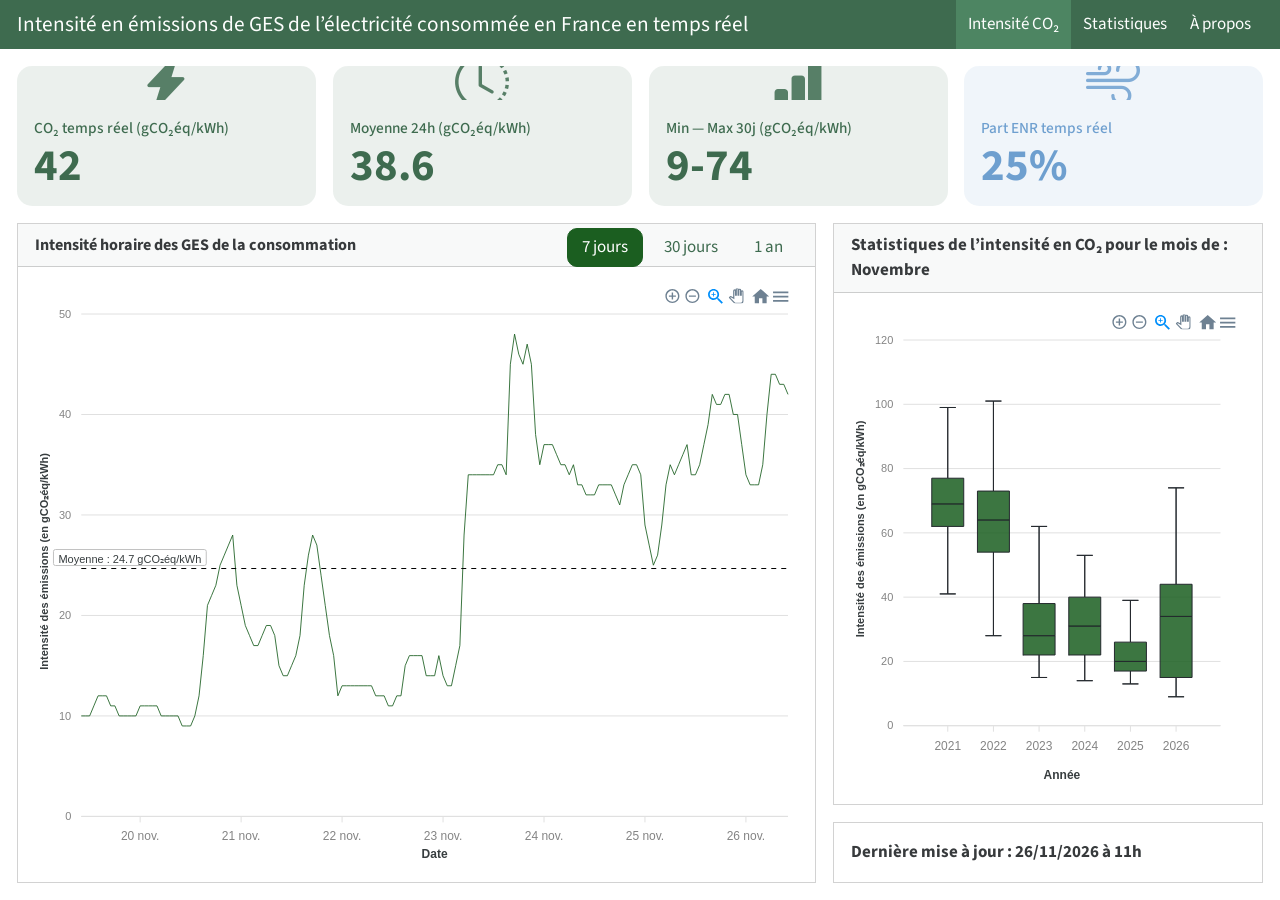
==== commit 4fad0ea2: "Built site for gh-pages" ====
--- a/index.html
+++ b/index.html
@@ -103,7 +103,7 @@
 <p>CO₂ temps réel (gCO₂éq/kWh)</p>
 </p>
 <p class="value-box-value">
-34
+42
 </p>
 </div>
 </div>
@@ -119,7 +119,7 @@
 <p>Moyenne 24h (gCO₂éq/kWh)</p>
 </p>
 <p class="value-box-value">
-35.4
+38.6
 </p>
 </div>
 </div>
@@ -151,7 +151,7 @@
 <p>Part ENR temps réel</p>
 </p>
 <p class="value-box-value">
-18%
+25%
 </p>
 </div>
 </div>
@@ -169,18 +169,18 @@
 
 <div class="tab-content html-fill-item html-fill-container" data-tabset-id="card-tabset-5"><div class="tab-pane active show html-fill-item html-fill-container" role="tabpanel" id="card-tabset-5-1"><div class="card-body html-fill-item html-fill-container" data-title="7 jours">
 <div class="cell-output-display html-fill-item html-fill-container">
-<div class="apexcharter html-widget html-fill-item html-fill-container" id="htmlwidget-50263ee88c983db052de" style="width:100%;height:350px;"></div>
-<script type="application/json" data-for="htmlwidget-50263ee88c983db052de">{"x":{"ax_opts":{"chart":{"type":"line","defaultLocale":"fr","toolbar":{"show":true},"zoom":{"enabled":true},"locales":[{"name":"fr","options":{"months":["janvier","février","mars","avril","mai","juin","juillet","août","septembre","octobre","novembre","décembre"],"shortMonths":["janv.","févr.","mars","avr.","mai","juin","juill.","août","sept.","oct.","nov.","déc."],"days":["dimanche","lundi","mardi","mercredi","jeudi","vendredi","samedi"],"shortDays":["dim.","lun.","mar.","mer.","jeu.","ven.","sam."],"toolbar":{"exportToSVG":"Télécharger au format SVG","exportToPNG":"Télécharger au format PNG","exportToCSV":"Télécharger au format CSV","menu":"Menu","selection":"Sélection","selectionZoom":"Sélection et zoom","zoomIn":"Zoomer","zoomOut":"Dézoomer","pan":"Navigation","reset":"Réinitialiser le zoom"}}}]},"series":[{"name":"Intensité consommation","type":"line","data":[[1795046400000,11],[1795050000000,11],[1795053600000,11],[1795057200000,11],[1795060800000,11],[1795064400000,11],[1795068000000,10],[1795071600000,10],[1795075200000,10],[1795078800000,9],[1795082400000,10],[1795086000000,10],[1795089600000,10],[1795093200000,11],[1795096800000,12],[1795100400000,12],[1795104000000,12],[1795107600000,11],[1795111200000,11],[1795114800000,10],[1795118400000,10],[1795122000000,10],[1795125600000,10],[1795129200000,10],[1795132800000,11],[1795136400000,11],[1795140000000,11],[1795143600000,11],[1795147200000,11],[1795150800000,10],[1795154400000,10],[1795158000000,10],[1795161600000,10],[1795165200000,10],[1795168800000,9],[1795172400000,9],[1795176000000,9],[1795179600000,10],[1795183200000,12],[1795186800000,16],[1795190400000,21],[1795194000000,22],[1795197600000,23],[1795201200000,25],[1795204800000,26],[1795208400000,27],[1795212000000,28],[1795215600000,23],[1795219200000,21],[1795222800000,19],[1795226400000,18],[1795230000000,17],[1795233600000,17],[1795237200000,18],[1795240800000,19],[1795244400000,19],[1795248000000,18],[1795251600000,15],[1795255200000,14],[1795258800000,14],[1795262400000,15],[1795266000000,16],[1795269600000,18],[1795273200000,23],[1795276800000,26],[1795280400000,28],[1795284000000,27],[1795287600000,24],[1795291200000,21],[1795294800000,18],[1795298400000,16],[1795302000000,12],[1795305600000,13],[1795309200000,13],[1795312800000,13],[1795316400000,13],[1795320000000,13],[1795323600000,13],[1795327200000,13],[1795330800000,13],[1795334400000,12],[1795338000000,12],[1795341600000,12],[1795345200000,11],[1795348800000,11],[1795352400000,12],[1795356000000,12],[1795359600000,15],[1795363200000,16],[1795366800000,16],[1795370400000,16],[1795374000000,16],[1795377600000,14],[1795381200000,14],[1795384800000,14],[1795388400000,16],[1795392000000,14],[1795395600000,13],[1795399200000,13],[1795402800000,15],[1795406400000,17],[1795410000000,28],[1795413600000,34],[1795417200000,34],[1795420800000,34],[1795424400000,34],[1795428000000,34],[1795431600000,34],[1795435200000,34],[1795438800000,35],[1795442400000,35],[1795446000000,34],[1795449600000,45],[1795453200000,48],[1795456800000,46],[1795460400000,45],[1795464000000,47],[1795467600000,45],[1795471200000,38],[1795474800000,35],[1795478400000,37],[1795482000000,37],[1795485600000,37],[1795489200000,36],[1795492800000,35],[1795496400000,35],[1795500000000,34],[1795503600000,35],[1795507200000,33],[1795510800000,33],[1795514400000,32],[1795518000000,32],[1795521600000,32],[1795525200000,33],[1795528800000,33],[1795532400000,33],[1795536000000,33],[1795539600000,32],[1795543200000,31],[1795546800000,33],[1795550400000,34],[1795554000000,35],[1795557600000,35],[1795561200000,34],[1795564800000,29],[1795568400000,27],[1795572000000,25],[1795575600000,26],[1795579200000,29],[1795582800000,33],[1795586400000,35],[1795590000000,34],[1795593600000,35],[1795597200000,36],[1795600800000,37],[1795604400000,34],[1795608000000,34],[1795611600000,35],[1795615200000,37],[1795618800000,39],[1795622400000,42],[1795626000000,41],[1795629600000,41],[1795633200000,42],[1795636800000,42],[1795640400000,40],[1795644000000,40],[1795647600000,37],[1795651200000,34]]}],"dataLabels":{"enabled":false},"stroke":{"curve":"straight","width":1},"yaxis":{"decimalsInFloat":2,"labels":{"style":{"colors":"#848484"}},"min":0,"title":{"text":"Intensité des émissions (en gCO₂éq/kWh)"}},"xaxis":{"type":"datetime","labels":{"style":{"colors":"#848484"},"datetimeUTC":false},"title":{"text":"Date"}},"annotations":{"position":"front","yaxis":[{"y":22.98224852071006,"borderColor":"#000","strokeDashArray":5,"label":{"text":"Moyenne : 23 gCO₂éq/kWh","position":"left","offsetX":120,"style":{"padding":{"top":2,"right":5,"bottom":2,"left":5}}}}]},"colors":["#1B5E20"],"tooltip":{"x":{"format":"dd/MM/yyyy à HH:mm"},"y":{"formatter":"function(value) {if (value === null) return '-'; var locale = formatLocale(JSON.parse('{  \"decimal\": \",\",  \"thousands\": \"\\u00a0\",  \"grouping\": [3],  \"currency\": [\"\", \"\\u00a0\\u20ac\"],  \"percent\": \"\\u202f%\"}')); return '' + locale.format(',')(value) + ' gCO₂éq/kWh';}"}}},"auto_update":{"series_animate":true,"update_options":false,"options_animate":true,"options_redrawPaths":true,"update_synced_charts":false},"sparkbox":false,"xaxis":{"min":"2026-11-19T00:00:00Z","max":"2026-11-26T00:00:00Z"},"type":"line","serie_name":"Intensité consommation"},"evals":["ax_opts.tooltip.y.formatter"],"jsHooks":[]}</script>
+<div class="apexcharter html-widget html-fill-item html-fill-container" id="htmlwidget-a5716d79d0721b85412e" style="width:100%;height:350px;"></div>
+<script type="application/json" data-for="htmlwidget-a5716d79d0721b85412e">{"x":{"ax_opts":{"chart":{"type":"line","defaultLocale":"fr","toolbar":{"show":true},"zoom":{"enabled":true},"locales":[{"name":"fr","options":{"months":["janvier","février","mars","avril","mai","juin","juillet","août","septembre","octobre","novembre","décembre"],"shortMonths":["janv.","févr.","mars","avr.","mai","juin","juill.","août","sept.","oct.","nov.","déc."],"days":["dimanche","lundi","mardi","mercredi","jeudi","vendredi","samedi"],"shortDays":["dim.","lun.","mar.","mer.","jeu.","ven.","sam."],"toolbar":{"exportToSVG":"Télécharger au format SVG","exportToPNG":"Télécharger au format PNG","exportToCSV":"Télécharger au format CSV","menu":"Menu","selection":"Sélection","selectionZoom":"Sélection et zoom","zoomIn":"Zoomer","zoomOut":"Dézoomer","pan":"Navigation","reset":"Réinitialiser le zoom"}}}]},"series":[{"name":"Intensité consommation","type":"line","data":[[1795082400000,10],[1795086000000,10],[1795089600000,10],[1795093200000,11],[1795096800000,12],[1795100400000,12],[1795104000000,12],[1795107600000,11],[1795111200000,11],[1795114800000,10],[1795118400000,10],[1795122000000,10],[1795125600000,10],[1795129200000,10],[1795132800000,11],[1795136400000,11],[1795140000000,11],[1795143600000,11],[1795147200000,11],[1795150800000,10],[1795154400000,10],[1795158000000,10],[1795161600000,10],[1795165200000,10],[1795168800000,9],[1795172400000,9],[1795176000000,9],[1795179600000,10],[1795183200000,12],[1795186800000,16],[1795190400000,21],[1795194000000,22],[1795197600000,23],[1795201200000,25],[1795204800000,26],[1795208400000,27],[1795212000000,28],[1795215600000,23],[1795219200000,21],[1795222800000,19],[1795226400000,18],[1795230000000,17],[1795233600000,17],[1795237200000,18],[1795240800000,19],[1795244400000,19],[1795248000000,18],[1795251600000,15],[1795255200000,14],[1795258800000,14],[1795262400000,15],[1795266000000,16],[1795269600000,18],[1795273200000,23],[1795276800000,26],[1795280400000,28],[1795284000000,27],[1795287600000,24],[1795291200000,21],[1795294800000,18],[1795298400000,16],[1795302000000,12],[1795305600000,13],[1795309200000,13],[1795312800000,13],[1795316400000,13],[1795320000000,13],[1795323600000,13],[1795327200000,13],[1795330800000,13],[1795334400000,12],[1795338000000,12],[1795341600000,12],[1795345200000,11],[1795348800000,11],[1795352400000,12],[1795356000000,12],[1795359600000,15],[1795363200000,16],[1795366800000,16],[1795370400000,16],[1795374000000,16],[1795377600000,14],[1795381200000,14],[1795384800000,14],[1795388400000,16],[1795392000000,14],[1795395600000,13],[1795399200000,13],[1795402800000,15],[1795406400000,17],[1795410000000,28],[1795413600000,34],[1795417200000,34],[1795420800000,34],[1795424400000,34],[1795428000000,34],[1795431600000,34],[1795435200000,34],[1795438800000,35],[1795442400000,35],[1795446000000,34],[1795449600000,45],[1795453200000,48],[1795456800000,46],[1795460400000,45],[1795464000000,47],[1795467600000,45],[1795471200000,38],[1795474800000,35],[1795478400000,37],[1795482000000,37],[1795485600000,37],[1795489200000,36],[1795492800000,35],[1795496400000,35],[1795500000000,34],[1795503600000,35],[1795507200000,33],[1795510800000,33],[1795514400000,32],[1795518000000,32],[1795521600000,32],[1795525200000,33],[1795528800000,33],[1795532400000,33],[1795536000000,33],[1795539600000,32],[1795543200000,31],[1795546800000,33],[1795550400000,34],[1795554000000,35],[1795557600000,35],[1795561200000,34],[1795564800000,29],[1795568400000,27],[1795572000000,25],[1795575600000,26],[1795579200000,29],[1795582800000,33],[1795586400000,35],[1795590000000,34],[1795593600000,35],[1795597200000,36],[1795600800000,37],[1795604400000,34],[1795608000000,34],[1795611600000,35],[1795615200000,37],[1795618800000,39],[1795622400000,42],[1795626000000,41],[1795629600000,41],[1795633200000,42],[1795636800000,42],[1795640400000,40],[1795644000000,40],[1795647600000,37],[1795651200000,34],[1795654800000,33],[1795658400000,33],[1795662000000,33],[1795665600000,35],[1795669200000,40],[1795672800000,44],[1795676400000,44],[1795680000000,43],[1795683600000,43],[1795687200000,42]]}],"dataLabels":{"enabled":false},"stroke":{"curve":"straight","width":1},"yaxis":{"decimalsInFloat":2,"labels":{"style":{"colors":"#848484"}},"min":0,"title":{"text":"Intensité des émissions (en gCO₂éq/kWh)"}},"xaxis":{"type":"datetime","labels":{"style":{"colors":"#848484"},"datetimeUTC":false},"title":{"text":"Date"}},"annotations":{"position":"front","yaxis":[{"y":24.66863905325444,"borderColor":"#000","strokeDashArray":5,"label":{"text":"Moyenne : 24.7 gCO₂éq/kWh","position":"left","offsetX":120,"style":{"padding":{"top":2,"right":5,"bottom":2,"left":5}}}}]},"colors":["#1B5E20"],"tooltip":{"x":{"format":"dd/MM/yyyy à HH:mm"},"y":{"formatter":"function(value) {if (value === null) return '-'; var locale = formatLocale(JSON.parse('{  \"decimal\": \",\",  \"thousands\": \"\\u00a0\",  \"grouping\": [3],  \"currency\": [\"\", \"\\u00a0\\u20ac\"],  \"percent\": \"\\u202f%\"}')); return '' + locale.format(',')(value) + ' gCO₂éq/kWh';}"}}},"auto_update":{"series_animate":true,"update_options":false,"options_animate":true,"options_redrawPaths":true,"update_synced_charts":false},"sparkbox":false,"xaxis":{"min":"2026-11-19T10:00:00Z","max":"2026-11-26T10:00:00Z"},"type":"line","serie_name":"Intensité consommation"},"evals":["ax_opts.tooltip.y.formatter"],"jsHooks":[]}</script>
 </div>
 </div></div><div class="tab-pane html-fill-item html-fill-container" role="tabpanel" id="card-tabset-5-2"><div class="card-body html-fill-item html-fill-container" data-title="30 jours">
 <div class="cell-output-display html-fill-item html-fill-container">
-<div class="apexcharter html-widget html-fill-item html-fill-container" id="htmlwidget-1dd0f689ad9ef260076f" style="width:100%;height:350px;"></div>
-<script type="application/json" data-for="htmlwidget-1dd0f689ad9ef260076f">{"x":{"ax_opts":{"chart":{"type":"line","defaultLocale":"fr","toolbar":{"show":true},"zoom":{"enabled":true},"locales":[{"name":"fr","options":{"months":["janvier","février","mars","avril","mai","juin","juillet","août","septembre","octobre","novembre","décembre"],"shortMonths":["janv.","févr.","mars","avr.","mai","juin","juill.","août","sept.","oct.","nov.","déc."],"days":["dimanche","lundi","mardi","mercredi","jeudi","vendredi","samedi"],"shortDays":["dim.","lun.","mar.","mer.","jeu.","ven.","sam."],"toolbar":{"exportToSVG":"Télécharger au format SVG","exportToPNG":"Télécharger au format PNG","exportToCSV":"Télécharger au format CSV","menu":"Menu","selection":"Sélection","selectionZoom":"Sélection et zoom","zoomIn":"Zoomer","zoomOut":"Dézoomer","pan":"Navigation","reset":"Réinitialiser le zoom"}}}]},"series":[{"name":"Intensité consommation","type":"line","data":[[1793059200000,13],[1793062800000,14],[1793066400000,16],[1793070000000,16],[1793073600000,17],[1793077200000,17],[1793080800000,17],[1793084400000,16],[1793088000000,13],[1793091600000,10],[1793095200000,10],[1793098800000,10],[1793102400000,13],[1793106000000,15],[1793109600000,20],[1793113200000,25],[1793116800000,31],[1793120400000,32],[1793124000000,31],[1793127600000,32],[1793131200000,33],[1793134800000,34],[1793138400000,35],[1793142000000,30],[1793145600000,28],[1793149200000,24],[1793152800000,24],[1793156400000,25],[1793160000000,27],[1793163600000,32],[1793167200000,33],[1793170800000,32],[1793174400000,26],[1793178000000,16],[1793181600000,12],[1793185200000,11],[1793188800000,11],[1793192400000,15],[1793196000000,25],[1793199600000,30],[1793203200000,32],[1793206800000,33],[1793210400000,33],[1793214000000,34],[1793217600000,35],[1793221200000,36],[1793224800000,34],[1793228400000,34],[1793232000000,33],[1793235600000,33],[1793239200000,32],[1793242800000,32],[1793246400000,30],[1793250000000,31],[1793253600000,29],[1793257200000,28],[1793260800000,27],[1793264400000,26],[1793268000000,21],[1793271600000,18],[1793275200000,18],[1793278800000,18],[1793282400000,26],[1793286000000,29],[1793289600000,28],[1793293200000,31],[1793296800000,37],[1793300400000,31],[1793304000000,29],[1793307600000,31],[1793311200000,31],[1793314800000,31],[1793318400000,32],[1793322000000,32],[1793325600000,31],[1793329200000,32],[1793332800000,33],[1793336400000,32],[1793340000000,31],[1793343600000,30],[1793347200000,29],[1793350800000,24],[1793354400000,18],[1793358000000,13],[1793361600000,11],[1793365200000,13],[1793368800000,19],[1793372400000,29],[1793376000000,31],[1793379600000,31],[1793383200000,31],[1793386800000,26],[1793390400000,28],[1793394000000,31],[1793397600000,31],[1793401200000,30],[1793404800000,27],[1793408400000,25],[1793412000000,24],[1793415600000,24],[1793419200000,23],[1793422800000,24],[1793426400000,24],[1793430000000,22],[1793433600000,18],[1793437200000,12],[1793440800000,9],[1793444400000,10],[1793448000000,9],[1793451600000,10],[1793455200000,12],[1793458800000,23],[1793462400000,28],[1793466000000,29],[1793469600000,28],[1793473200000,30],[1793476800000,31],[1793480400000,32],[1793484000000,34],[1793487600000,33],[1793491200000,30],[1793494800000,25],[1793498400000,24],[1793502000000,24],[1793505600000,23],[1793509200000,24],[1793512800000,23],[1793516400000,20],[1793520000000,16],[1793523600000,14],[1793527200000,14],[1793530800000,14],[1793534400000,15],[1793538000000,15],[1793541600000,17],[1793545200000,24],[1793548800000,34],[1793552400000,34],[1793556000000,33],[1793559600000,34],[1793563200000,32],[1793566800000,35],[1793570400000,34],[1793574000000,33],[1793577600000,33],[1793581200000,32],[1793584800000,32],[1793588400000,32],[1793592000000,33],[1793595600000,38],[1793599200000,39],[1793602800000,36],[1793606400000,33],[1793610000000,32],[1793613600000,26],[1793617200000,23],[1793620800000,23],[1793624400000,24],[1793628000000,29],[1793631600000,37],[1793635200000,40],[1793638800000,39],[1793642400000,39],[1793646000000,41],[1793649600000,42],[1793653200000,43],[1793656800000,39],[1793660400000,39],[1793664000000,39],[1793667600000,40],[1793671200000,39],[1793674800000,38],[1793678400000,39],[1793682000000,42],[1793685600000,43],[1793689200000,41],[1793692800000,39],[1793696400000,36],[1793700000000,34],[1793703600000,32],[1793707200000,33],[1793710800000,35],[1793714400000,40],[1793718000000,42],[1793721600000,42],[1793725200000,43],[1793728800000,45],[1793732400000,47],[1793736000000,47],[1793739600000,47],[1793743200000,48],[1793746800000,43],[1793750400000,41],[1793754000000,43],[1793757600000,42],[1793761200000,44],[1793764800000,44],[1793768400000,48],[1793772000000,50],[1793775600000,48],[1793779200000,44],[1793782800000,40],[1793786400000,40],[1793790000000,40],[1793793600000,40],[1793797200000,42],[1793800800000,44],[1793804400000,43],[1793808000000,43],[1793811600000,43],[1793815200000,44],[1793818800000,43],[1793822400000,43],[1793826000000,48],[1793829600000,43],[1793833200000,44],[1793836800000,44],[1793840400000,44],[1793844000000,45],[1793847600000,45],[1793851200000,46],[1793854800000,48],[1793858400000,46],[1793862000000,45],[1793865600000,44],[1793869200000,44],[1793872800000,42],[1793876400000,43],[1793880000000,43],[1793883600000,45],[1793887200000,47],[1793890800000,50],[1793894400000,51],[1793898000000,50],[1793901600000,53],[1793905200000,59],[1793908800000,60],[1793912400000,60],[1793916000000,58],[1793919600000,58],[1793923200000,58],[1793926800000,59],[1793930400000,59],[1793934000000,60],[1793937600000,62],[1793941200000,64],[1793944800000,74],[1793948400000,68],[1793952000000,65],[1793955600000,66],[1793959200000,54],[1793962800000,52],[1793966400000,53],[1793970000000,53],[1793973600000,53],[1793977200000,53],[1793980800000,53],[1793984400000,52],[1793988000000,51],[1793991600000,48],[1793995200000,49],[1793998800000,50],[1794002400000,49],[1794006000000,46],[1794009600000,48],[1794013200000,50],[1794016800000,52],[1794020400000,52],[1794024000000,52],[1794027600000,51],[1794031200000,49],[1794034800000,48],[1794038400000,46],[1794042000000,43],[1794045600000,42],[1794049200000,41],[1794052800000,42],[1794056400000,42],[1794060000000,44],[1794063600000,45],[1794067200000,45],[1794070800000,46],[1794074400000,45],[1794078000000,47],[1794081600000,47],[1794085200000,45],[1794088800000,45],[1794092400000,46],[1794096000000,48],[1794099600000,49],[1794103200000,49],[1794106800000,49],[1794110400000,48],[1794114000000,46],[1794117600000,45],[1794121200000,44],[1794124800000,42],[1794128400000,39],[1794132000000,37],[1794135600000,36],[1794139200000,37],[1794142800000,38],[1794146400000,38],[1794150000000,39],[1794153600000,39],[1794157200000,39],[1794160800000,40],[1794164400000,42],[1794168000000,43],[1794171600000,44],[1794175200000,46],[1794178800000,46],[1794182400000,44],[1794186000000,42],[1794189600000,42],[1794193200000,46],[1794196800000,46],[1794200400000,49],[1794204000000,50],[1794207600000,49],[1794211200000,48],[1794214800000,47],[1794218400000,48],[1794222000000,53],[1794225600000,63],[1794229200000,64],[1794232800000,63],[1794236400000,63],[1794240000000,59],[1794243600000,57],[1794247200000,57],[1794250800000,58],[1794254400000,61],[1794258000000,67],[1794261600000,54],[1794265200000,49],[1794268800000,51],[1794272400000,51],[1794276000000,51],[1794279600000,51],[1794283200000,52],[1794286800000,54],[1794290400000,55],[1794294000000,53],[1794297600000,51],[1794301200000,49],[1794304800000,48],[1794308400000,47],[1794312000000,49],[1794315600000,50],[1794319200000,51],[1794322800000,52],[1794326400000,49],[1794330000000,48],[1794333600000,49],[1794337200000,49],[1794340800000,50],[1794344400000,51],[1794348000000,48],[1794351600000,48],[1794355200000,49],[1794358800000,48],[1794362400000,46],[1794366000000,46],[1794369600000,49],[1794373200000,49],[1794376800000,50],[1794380400000,49],[1794384000000,48],[1794387600000,47],[1794391200000,46],[1794394800000,45],[1794398400000,45],[1794402000000,43],[1794405600000,45],[1794409200000,47],[1794412800000,49],[1794416400000,48],[1794420000000,49],[1794423600000,51],[1794427200000,52],[1794430800000,49],[1794434400000,46],[1794438000000,43],[1794441600000,39],[1794445200000,35],[1794448800000,32],[1794452400000,31],[1794456000000,33],[1794459600000,37],[1794463200000,39],[1794466800000,37],[1794470400000,37],[1794474000000,37],[1794477600000,35],[1794481200000,32],[1794484800000,30],[1794488400000,31],[1794492000000,31],[1794495600000,32],[1794499200000,31],[1794502800000,33],[1794506400000,34],[1794510000000,33],[1794513600000,29],[1794517200000,20],[1794520800000,17],[1794524400000,14],[1794528000000,13],[1794531600000,13],[1794535200000,13],[1794538800000,14],[1794542400000,14],[1794546000000,19],[1794549600000,25],[1794553200000,25],[1794556800000,24],[1794560400000,19],[1794564000000,18],[1794567600000,18],[1794571200000,20],[1794574800000,22],[1794578400000,29],[1794582000000,36],[1794585600000,38],[1794589200000,37],[1794592800000,37],[1794596400000,38],[1794600000000,39],[1794603600000,36],[1794607200000,34],[1794610800000,29],[1794614400000,23],[1794618000000,18],[1794621600000,15],[1794625200000,14],[1794628800000,14],[1794632400000,16],[1794636000000,17],[1794639600000,17],[1794643200000,16],[1794646800000,16],[1794650400000,15],[1794654000000,15],[1794657600000,15],[1794661200000,19],[1794664800000,30],[1794668400000,35],[1794672000000,36],[1794675600000,35],[1794679200000,35],[1794682800000,32],[1794686400000,26],[1794690000000,22],[1794693600000,19],[1794697200000,17],[1794700800000,16],[1794704400000,16],[1794708000000,16],[1794711600000,16],[1794715200000,16],[1794718800000,16],[1794722400000,16],[1794726000000,15],[1794729600000,15],[1794733200000,14],[1794736800000,14],[1794740400000,14],[1794744000000,14],[1794747600000,14],[1794751200000,14],[1794754800000,14],[1794758400000,14],[1794762000000,14],[1794765600000,14],[1794769200000,15],[1794772800000,15],[1794776400000,15],[1794780000000,15],[1794783600000,15],[1794787200000,15],[1794790800000,15],[1794794400000,15],[1794798000000,15],[1794801600000,15],[1794805200000,18],[1794808800000,24],[1794812400000,27],[1794816000000,27],[1794819600000,27],[1794823200000,27],[1794826800000,27],[1794830400000,27],[1794834000000,28],[1794837600000,29],[1794841200000,30],[1794844800000,31],[1794848400000,31],[1794852000000,31],[1794855600000,31],[1794859200000,29],[1794862800000,26],[1794866400000,18],[1794870000000,12],[1794873600000,10],[1794877200000,11],[1794880800000,11],[1794884400000,11],[1794888000000,11],[1794891600000,10],[1794895200000,10],[1794898800000,10],[1794902400000,10],[1794906000000,11],[1794909600000,11],[1794913200000,11],[1794916800000,11],[1794920400000,11],[1794924000000,11],[1794927600000,11],[1794931200000,11],[1794934800000,10],[1794938400000,10],[1794942000000,10],[1794945600000,10],[1794949200000,10],[1794952800000,10],[1794956400000,10],[1794960000000,11],[1794963600000,11],[1794967200000,11],[1794970800000,11],[1794974400000,11],[1794978000000,10],[1794981600000,10],[1794985200000,10],[1794988800000,11],[1794992400000,10],[1794996000000,9],[1794999600000,9],[1795003200000,9],[1795006800000,10],[1795010400000,10],[1795014000000,11],[1795017600000,11],[1795021200000,11],[1795024800000,11],[1795028400000,11],[1795032000000,12],[1795035600000,12],[1795039200000,12],[1795042800000,12],[1795046400000,11],[1795050000000,11],[1795053600000,11],[1795057200000,11],[1795060800000,11],[1795064400000,11],[1795068000000,10],[1795071600000,10],[1795075200000,10],[1795078800000,9],[1795082400000,10],[1795086000000,10],[1795089600000,10],[1795093200000,11],[1795096800000,12],[1795100400000,12],[1795104000000,12],[1795107600000,11],[1795111200000,11],[1795114800000,10],[1795118400000,10],[1795122000000,10],[1795125600000,10],[1795129200000,10],[1795132800000,11],[1795136400000,11],[1795140000000,11],[1795143600000,11],[1795147200000,11],[1795150800000,10],[1795154400000,10],[1795158000000,10],[1795161600000,10],[1795165200000,10],[1795168800000,9],[1795172400000,9],[1795176000000,9],[1795179600000,10],[1795183200000,12],[1795186800000,16],[1795190400000,21],[1795194000000,22],[1795197600000,23],[1795201200000,25],[1795204800000,26],[1795208400000,27],[1795212000000,28],[1795215600000,23],[1795219200000,21],[1795222800000,19],[1795226400000,18],[1795230000000,17],[1795233600000,17],[1795237200000,18],[1795240800000,19],[1795244400000,19],[1795248000000,18],[1795251600000,15],[1795255200000,14],[1795258800000,14],[1795262400000,15],[1795266000000,16],[1795269600000,18],[1795273200000,23],[1795276800000,26],[1795280400000,28],[1795284000000,27],[1795287600000,24],[1795291200000,21],[1795294800000,18],[1795298400000,16],[1795302000000,12],[1795305600000,13],[1795309200000,13],[1795312800000,13],[1795316400000,13],[1795320000000,13],[1795323600000,13],[1795327200000,13],[1795330800000,13],[1795334400000,12],[1795338000000,12],[1795341600000,12],[1795345200000,11],[1795348800000,11],[1795352400000,12],[1795356000000,12],[1795359600000,15],[1795363200000,16],[1795366800000,16],[1795370400000,16],[1795374000000,16],[1795377600000,14],[1795381200000,14],[1795384800000,14],[1795388400000,16],[1795392000000,14],[1795395600000,13],[1795399200000,13],[1795402800000,15],[1795406400000,17],[1795410000000,28],[1795413600000,34],[1795417200000,34],[1795420800000,34],[1795424400000,34],[1795428000000,34],[1795431600000,34],[1795435200000,34],[1795438800000,35],[1795442400000,35],[1795446000000,34],[1795449600000,45],[1795453200000,48],[1795456800000,46],[1795460400000,45],[1795464000000,47],[1795467600000,45],[1795471200000,38],[1795474800000,35],[1795478400000,37],[1795482000000,37],[1795485600000,37],[1795489200000,36],[1795492800000,35],[1795496400000,35],[1795500000000,34],[1795503600000,35],[1795507200000,33],[1795510800000,33],[1795514400000,32],[1795518000000,32],[1795521600000,32],[1795525200000,33],[1795528800000,33],[1795532400000,33],[1795536000000,33],[1795539600000,32],[1795543200000,31],[1795546800000,33],[1795550400000,34],[1795554000000,35],[1795557600000,35],[1795561200000,34],[1795564800000,29],[1795568400000,27],[1795572000000,25],[1795575600000,26],[1795579200000,29],[1795582800000,33],[1795586400000,35],[1795590000000,34],[1795593600000,35],[1795597200000,36],[1795600800000,37],[1795604400000,34],[1795608000000,34],[1795611600000,35],[1795615200000,37],[1795618800000,39],[1795622400000,42],[1795626000000,41],[1795629600000,41],[1795633200000,42],[1795636800000,42],[1795640400000,40],[1795644000000,40],[1795647600000,37],[1795651200000,34]]}],"dataLabels":{"enabled":false},"stroke":{"curve":"straight","width":1},"yaxis":{"decimalsInFloat":2,"labels":{"style":{"colors":"#848484"}},"min":0,"title":{"text":"Intensité des émissions (en gCO₂éq/kWh)"}},"xaxis":{"type":"datetime","labels":{"style":{"colors":"#848484"},"datetimeUTC":false},"title":{"text":"Date"}},"annotations":{"position":"front","yaxis":[{"y":30.4244105409154,"borderColor":"#000","strokeDashArray":5,"label":{"text":"Moyenne : 30.4 gCO₂éq/kWh","position":"left","offsetX":120,"style":{"padding":{"top":2,"right":5,"bottom":2,"left":5}}}}]},"colors":["#1B5E20"],"tooltip":{"x":{"format":"dd/MM/yyyy à HH:mm"},"y":{"formatter":"function(value) {if (value === null) return '-'; var locale = formatLocale(JSON.parse('{  \"decimal\": \",\",  \"thousands\": \"\\u00a0\",  \"grouping\": [3],  \"currency\": [\"\", \"\\u00a0\\u20ac\"],  \"percent\": \"\\u202f%\"}')); return '' + locale.format(',')(value) + ' gCO₂éq/kWh';}"}}},"auto_update":{"series_animate":true,"update_options":false,"options_animate":true,"options_redrawPaths":true,"update_synced_charts":false},"sparkbox":false,"xaxis":{"min":"2026-10-27T00:00:00Z","max":"2026-11-26T00:00:00Z"},"type":"line","serie_name":"Intensité consommation"},"evals":["ax_opts.tooltip.y.formatter"],"jsHooks":[]}</script>
+<div class="apexcharter html-widget html-fill-item html-fill-container" id="htmlwidget-b9afa847666dee156398" style="width:100%;height:350px;"></div>
+<script type="application/json" data-for="htmlwidget-b9afa847666dee156398">{"x":{"ax_opts":{"chart":{"type":"line","defaultLocale":"fr","toolbar":{"show":true},"zoom":{"enabled":true},"locales":[{"name":"fr","options":{"months":["janvier","février","mars","avril","mai","juin","juillet","août","septembre","octobre","novembre","décembre"],"shortMonths":["janv.","févr.","mars","avr.","mai","juin","juill.","août","sept.","oct.","nov.","déc."],"days":["dimanche","lundi","mardi","mercredi","jeudi","vendredi","samedi"],"shortDays":["dim.","lun.","mar.","mer.","jeu.","ven.","sam."],"toolbar":{"exportToSVG":"Télécharger au format SVG","exportToPNG":"Télécharger au format PNG","exportToCSV":"Télécharger au format CSV","menu":"Menu","selection":"Sélection","selectionZoom":"Sélection et zoom","zoomIn":"Zoomer","zoomOut":"Dézoomer","pan":"Navigation","reset":"Réinitialiser le zoom"}}}]},"series":[{"name":"Intensité consommation","type":"line","data":[[1793095200000,10],[1793098800000,10],[1793102400000,13],[1793106000000,15],[1793109600000,20],[1793113200000,25],[1793116800000,31],[1793120400000,32],[1793124000000,31],[1793127600000,32],[1793131200000,33],[1793134800000,34],[1793138400000,35],[1793142000000,30],[1793145600000,28],[1793149200000,24],[1793152800000,24],[1793156400000,25],[1793160000000,27],[1793163600000,32],[1793167200000,33],[1793170800000,32],[1793174400000,26],[1793178000000,16],[1793181600000,12],[1793185200000,11],[1793188800000,11],[1793192400000,15],[1793196000000,25],[1793199600000,30],[1793203200000,32],[1793206800000,33],[1793210400000,33],[1793214000000,34],[1793217600000,35],[1793221200000,36],[1793224800000,34],[1793228400000,34],[1793232000000,33],[1793235600000,33],[1793239200000,32],[1793242800000,32],[1793246400000,30],[1793250000000,31],[1793253600000,29],[1793257200000,28],[1793260800000,27],[1793264400000,26],[1793268000000,21],[1793271600000,18],[1793275200000,18],[1793278800000,18],[1793282400000,26],[1793286000000,29],[1793289600000,28],[1793293200000,31],[1793296800000,37],[1793300400000,31],[1793304000000,29],[1793307600000,31],[1793311200000,31],[1793314800000,31],[1793318400000,32],[1793322000000,32],[1793325600000,31],[1793329200000,32],[1793332800000,33],[1793336400000,32],[1793340000000,31],[1793343600000,30],[1793347200000,29],[1793350800000,24],[1793354400000,18],[1793358000000,13],[1793361600000,11],[1793365200000,13],[1793368800000,19],[1793372400000,29],[1793376000000,31],[1793379600000,31],[1793383200000,31],[1793386800000,26],[1793390400000,28],[1793394000000,31],[1793397600000,31],[1793401200000,30],[1793404800000,27],[1793408400000,25],[1793412000000,24],[1793415600000,24],[1793419200000,23],[1793422800000,24],[1793426400000,24],[1793430000000,22],[1793433600000,18],[1793437200000,12],[1793440800000,9],[1793444400000,10],[1793448000000,9],[1793451600000,10],[1793455200000,12],[1793458800000,23],[1793462400000,28],[1793466000000,29],[1793469600000,28],[1793473200000,30],[1793476800000,31],[1793480400000,32],[1793484000000,34],[1793487600000,33],[1793491200000,30],[1793494800000,25],[1793498400000,24],[1793502000000,24],[1793505600000,23],[1793509200000,24],[1793512800000,23],[1793516400000,20],[1793520000000,16],[1793523600000,14],[1793527200000,14],[1793530800000,14],[1793534400000,15],[1793538000000,15],[1793541600000,17],[1793545200000,24],[1793548800000,34],[1793552400000,34],[1793556000000,33],[1793559600000,34],[1793563200000,32],[1793566800000,35],[1793570400000,34],[1793574000000,33],[1793577600000,33],[1793581200000,32],[1793584800000,32],[1793588400000,32],[1793592000000,33],[1793595600000,38],[1793599200000,39],[1793602800000,36],[1793606400000,33],[1793610000000,32],[1793613600000,26],[1793617200000,23],[1793620800000,23],[1793624400000,24],[1793628000000,29],[1793631600000,37],[1793635200000,40],[1793638800000,39],[1793642400000,39],[1793646000000,41],[1793649600000,42],[1793653200000,43],[1793656800000,39],[1793660400000,39],[1793664000000,39],[1793667600000,40],[1793671200000,39],[1793674800000,38],[1793678400000,39],[1793682000000,42],[1793685600000,43],[1793689200000,41],[1793692800000,39],[1793696400000,36],[1793700000000,34],[1793703600000,32],[1793707200000,33],[1793710800000,35],[1793714400000,40],[1793718000000,42],[1793721600000,42],[1793725200000,43],[1793728800000,45],[1793732400000,47],[1793736000000,47],[1793739600000,47],[1793743200000,48],[1793746800000,43],[1793750400000,41],[1793754000000,43],[1793757600000,42],[1793761200000,44],[1793764800000,44],[1793768400000,48],[1793772000000,50],[1793775600000,48],[1793779200000,44],[1793782800000,40],[1793786400000,40],[1793790000000,40],[1793793600000,40],[1793797200000,42],[1793800800000,44],[1793804400000,43],[1793808000000,43],[1793811600000,43],[1793815200000,44],[1793818800000,43],[1793822400000,43],[1793826000000,48],[1793829600000,43],[1793833200000,44],[1793836800000,44],[1793840400000,44],[1793844000000,45],[1793847600000,45],[1793851200000,46],[1793854800000,48],[1793858400000,46],[1793862000000,45],[1793865600000,44],[1793869200000,44],[1793872800000,42],[1793876400000,43],[1793880000000,43],[1793883600000,45],[1793887200000,47],[1793890800000,50],[1793894400000,51],[1793898000000,50],[1793901600000,53],[1793905200000,59],[1793908800000,60],[1793912400000,60],[1793916000000,58],[1793919600000,58],[1793923200000,58],[1793926800000,59],[1793930400000,59],[1793934000000,60],[1793937600000,62],[1793941200000,64],[1793944800000,74],[1793948400000,68],[1793952000000,65],[1793955600000,66],[1793959200000,54],[1793962800000,52],[1793966400000,53],[1793970000000,53],[1793973600000,53],[1793977200000,53],[1793980800000,53],[1793984400000,52],[1793988000000,51],[1793991600000,48],[1793995200000,49],[1793998800000,50],[1794002400000,49],[1794006000000,46],[1794009600000,48],[1794013200000,50],[1794016800000,52],[1794020400000,52],[1794024000000,52],[1794027600000,51],[1794031200000,49],[1794034800000,48],[1794038400000,46],[1794042000000,43],[1794045600000,42],[1794049200000,41],[1794052800000,42],[1794056400000,42],[1794060000000,44],[1794063600000,45],[1794067200000,45],[1794070800000,46],[1794074400000,45],[1794078000000,47],[1794081600000,47],[1794085200000,45],[1794088800000,45],[1794092400000,46],[1794096000000,48],[1794099600000,49],[1794103200000,49],[1794106800000,49],[1794110400000,48],[1794114000000,46],[1794117600000,45],[1794121200000,44],[1794124800000,42],[1794128400000,39],[1794132000000,37],[1794135600000,36],[1794139200000,37],[1794142800000,38],[1794146400000,38],[1794150000000,39],[1794153600000,39],[1794157200000,39],[1794160800000,40],[1794164400000,42],[1794168000000,43],[1794171600000,44],[1794175200000,46],[1794178800000,46],[1794182400000,44],[1794186000000,42],[1794189600000,42],[1794193200000,46],[1794196800000,46],[1794200400000,49],[1794204000000,50],[1794207600000,49],[1794211200000,48],[1794214800000,47],[1794218400000,48],[1794222000000,53],[1794225600000,63],[1794229200000,64],[1794232800000,63],[1794236400000,63],[1794240000000,59],[1794243600000,57],[1794247200000,57],[1794250800000,58],[1794254400000,61],[1794258000000,67],[1794261600000,54],[1794265200000,49],[1794268800000,51],[1794272400000,51],[1794276000000,51],[1794279600000,51],[1794283200000,52],[1794286800000,54],[1794290400000,55],[1794294000000,53],[1794297600000,51],[1794301200000,49],[1794304800000,48],[1794308400000,47],[1794312000000,49],[1794315600000,50],[1794319200000,51],[1794322800000,52],[1794326400000,49],[1794330000000,48],[1794333600000,49],[1794337200000,49],[1794340800000,50],[1794344400000,51],[1794348000000,48],[1794351600000,48],[1794355200000,49],[1794358800000,48],[1794362400000,46],[1794366000000,46],[1794369600000,49],[1794373200000,49],[1794376800000,50],[1794380400000,49],[1794384000000,48],[1794387600000,47],[1794391200000,46],[1794394800000,45],[1794398400000,45],[1794402000000,43],[1794405600000,45],[1794409200000,47],[1794412800000,49],[1794416400000,48],[1794420000000,49],[1794423600000,51],[1794427200000,52],[1794430800000,49],[1794434400000,46],[1794438000000,43],[1794441600000,39],[1794445200000,35],[1794448800000,32],[1794452400000,31],[1794456000000,33],[1794459600000,37],[1794463200000,39],[1794466800000,37],[1794470400000,37],[1794474000000,37],[1794477600000,35],[1794481200000,32],[1794484800000,30],[1794488400000,31],[1794492000000,31],[1794495600000,32],[1794499200000,31],[1794502800000,33],[1794506400000,34],[1794510000000,33],[1794513600000,29],[1794517200000,20],[1794520800000,17],[1794524400000,14],[1794528000000,13],[1794531600000,13],[1794535200000,13],[1794538800000,14],[1794542400000,14],[1794546000000,19],[1794549600000,25],[1794553200000,25],[1794556800000,24],[1794560400000,19],[1794564000000,18],[1794567600000,18],[1794571200000,20],[1794574800000,22],[1794578400000,29],[1794582000000,36],[1794585600000,38],[1794589200000,37],[1794592800000,37],[1794596400000,38],[1794600000000,39],[1794603600000,36],[1794607200000,34],[1794610800000,29],[1794614400000,23],[1794618000000,18],[1794621600000,15],[1794625200000,14],[1794628800000,14],[1794632400000,16],[1794636000000,17],[1794639600000,17],[1794643200000,16],[1794646800000,16],[1794650400000,15],[1794654000000,15],[1794657600000,15],[1794661200000,19],[1794664800000,30],[1794668400000,35],[1794672000000,36],[1794675600000,35],[1794679200000,35],[1794682800000,32],[1794686400000,26],[1794690000000,22],[1794693600000,19],[1794697200000,17],[1794700800000,16],[1794704400000,16],[1794708000000,16],[1794711600000,16],[1794715200000,16],[1794718800000,16],[1794722400000,16],[1794726000000,15],[1794729600000,15],[1794733200000,14],[1794736800000,14],[1794740400000,14],[1794744000000,14],[1794747600000,14],[1794751200000,14],[1794754800000,14],[1794758400000,14],[1794762000000,14],[1794765600000,14],[1794769200000,15],[1794772800000,15],[1794776400000,15],[1794780000000,15],[1794783600000,15],[1794787200000,15],[1794790800000,15],[1794794400000,15],[1794798000000,15],[1794801600000,15],[1794805200000,18],[1794808800000,24],[1794812400000,27],[1794816000000,27],[1794819600000,27],[1794823200000,27],[1794826800000,27],[1794830400000,27],[1794834000000,28],[1794837600000,29],[1794841200000,30],[1794844800000,31],[1794848400000,31],[1794852000000,31],[1794855600000,31],[1794859200000,29],[1794862800000,26],[1794866400000,18],[1794870000000,12],[1794873600000,10],[1794877200000,11],[1794880800000,11],[1794884400000,11],[1794888000000,11],[1794891600000,10],[1794895200000,10],[1794898800000,10],[1794902400000,10],[1794906000000,11],[1794909600000,11],[1794913200000,11],[1794916800000,11],[1794920400000,11],[1794924000000,11],[1794927600000,11],[1794931200000,11],[1794934800000,10],[1794938400000,10],[1794942000000,10],[1794945600000,10],[1794949200000,10],[1794952800000,10],[1794956400000,10],[1794960000000,11],[1794963600000,11],[1794967200000,11],[1794970800000,11],[1794974400000,11],[1794978000000,10],[1794981600000,10],[1794985200000,10],[1794988800000,11],[1794992400000,10],[1794996000000,9],[1794999600000,9],[1795003200000,9],[1795006800000,10],[1795010400000,10],[1795014000000,11],[1795017600000,11],[1795021200000,11],[1795024800000,11],[1795028400000,11],[1795032000000,12],[1795035600000,12],[1795039200000,12],[1795042800000,12],[1795046400000,11],[1795050000000,11],[1795053600000,11],[1795057200000,11],[1795060800000,11],[1795064400000,11],[1795068000000,10],[1795071600000,10],[1795075200000,10],[1795078800000,9],[1795082400000,10],[1795086000000,10],[1795089600000,10],[1795093200000,11],[1795096800000,12],[1795100400000,12],[1795104000000,12],[1795107600000,11],[1795111200000,11],[1795114800000,10],[1795118400000,10],[1795122000000,10],[1795125600000,10],[1795129200000,10],[1795132800000,11],[1795136400000,11],[1795140000000,11],[1795143600000,11],[1795147200000,11],[1795150800000,10],[1795154400000,10],[1795158000000,10],[1795161600000,10],[1795165200000,10],[1795168800000,9],[1795172400000,9],[1795176000000,9],[1795179600000,10],[1795183200000,12],[1795186800000,16],[1795190400000,21],[1795194000000,22],[1795197600000,23],[1795201200000,25],[1795204800000,26],[1795208400000,27],[1795212000000,28],[1795215600000,23],[1795219200000,21],[1795222800000,19],[1795226400000,18],[1795230000000,17],[1795233600000,17],[1795237200000,18],[1795240800000,19],[1795244400000,19],[1795248000000,18],[1795251600000,15],[1795255200000,14],[1795258800000,14],[1795262400000,15],[1795266000000,16],[1795269600000,18],[1795273200000,23],[1795276800000,26],[1795280400000,28],[1795284000000,27],[1795287600000,24],[1795291200000,21],[1795294800000,18],[1795298400000,16],[1795302000000,12],[1795305600000,13],[1795309200000,13],[1795312800000,13],[1795316400000,13],[1795320000000,13],[1795323600000,13],[1795327200000,13],[1795330800000,13],[1795334400000,12],[1795338000000,12],[1795341600000,12],[1795345200000,11],[1795348800000,11],[1795352400000,12],[1795356000000,12],[1795359600000,15],[1795363200000,16],[1795366800000,16],[1795370400000,16],[1795374000000,16],[1795377600000,14],[1795381200000,14],[1795384800000,14],[1795388400000,16],[1795392000000,14],[1795395600000,13],[1795399200000,13],[1795402800000,15],[1795406400000,17],[1795410000000,28],[1795413600000,34],[1795417200000,34],[1795420800000,34],[1795424400000,34],[1795428000000,34],[1795431600000,34],[1795435200000,34],[1795438800000,35],[1795442400000,35],[1795446000000,34],[1795449600000,45],[1795453200000,48],[1795456800000,46],[1795460400000,45],[1795464000000,47],[1795467600000,45],[1795471200000,38],[1795474800000,35],[1795478400000,37],[1795482000000,37],[1795485600000,37],[1795489200000,36],[1795492800000,35],[1795496400000,35],[1795500000000,34],[1795503600000,35],[1795507200000,33],[1795510800000,33],[1795514400000,32],[1795518000000,32],[1795521600000,32],[1795525200000,33],[1795528800000,33],[1795532400000,33],[1795536000000,33],[1795539600000,32],[1795543200000,31],[1795546800000,33],[1795550400000,34],[1795554000000,35],[1795557600000,35],[1795561200000,34],[1795564800000,29],[1795568400000,27],[1795572000000,25],[1795575600000,26],[1795579200000,29],[1795582800000,33],[1795586400000,35],[1795590000000,34],[1795593600000,35],[1795597200000,36],[1795600800000,37],[1795604400000,34],[1795608000000,34],[1795611600000,35],[1795615200000,37],[1795618800000,39],[1795622400000,42],[1795626000000,41],[1795629600000,41],[1795633200000,42],[1795636800000,42],[1795640400000,40],[1795644000000,40],[1795647600000,37],[1795651200000,34],[1795654800000,33],[1795658400000,33],[1795662000000,33],[1795665600000,35],[1795669200000,40],[1795672800000,44],[1795676400000,44],[1795680000000,43],[1795683600000,43],[1795687200000,42]]}],"dataLabels":{"enabled":false},"stroke":{"curve":"straight","width":1},"yaxis":{"decimalsInFloat":2,"labels":{"style":{"colors":"#848484"}},"min":0,"title":{"text":"Intensité des émissions (en gCO₂éq/kWh)"}},"xaxis":{"type":"datetime","labels":{"style":{"colors":"#848484"},"datetimeUTC":false},"title":{"text":"Date"}},"annotations":{"position":"front","yaxis":[{"y":30.75866851595007,"borderColor":"#000","strokeDashArray":5,"label":{"text":"Moyenne : 30.8 gCO₂éq/kWh","position":"left","offsetX":120,"style":{"padding":{"top":2,"right":5,"bottom":2,"left":5}}}}]},"colors":["#1B5E20"],"tooltip":{"x":{"format":"dd/MM/yyyy à HH:mm"},"y":{"formatter":"function(value) {if (value === null) return '-'; var locale = formatLocale(JSON.parse('{  \"decimal\": \",\",  \"thousands\": \"\\u00a0\",  \"grouping\": [3],  \"currency\": [\"\", \"\\u00a0\\u20ac\"],  \"percent\": \"\\u202f%\"}')); return '' + locale.format(',')(value) + ' gCO₂éq/kWh';}"}}},"auto_update":{"series_animate":true,"update_options":false,"options_animate":true,"options_redrawPaths":true,"update_synced_charts":false},"sparkbox":false,"xaxis":{"min":"2026-10-27T10:00:00Z","max":"2026-11-26T10:00:00Z"},"type":"line","serie_name":"Intensité consommation"},"evals":["ax_opts.tooltip.y.formatter"],"jsHooks":[]}</script>
 </div>
 </div></div><div class="tab-pane html-fill-item html-fill-container" role="tabpanel" id="card-tabset-5-3"><div class="card-body html-fill-item html-fill-container" data-title="1 an">
 <div class="cell-output-display html-fill-item html-fill-container">
-<div class="apexcharter html-widget html-fill-item html-fill-container" id="htmlwidget-c1431c966e028035bb75" style="width:100%;height:350px;"></div>
-<script type="application/json" data-for="htmlwidget-c1431c966e028035bb75">{"x":{"ax_opts":{"chart":{"type":"line","defaultLocale":"fr","toolbar":{"show":true},"zoom":{"enabled":true},"locales":[{"name":"fr","options":{"months":["janvier","février","mars","avril","mai","juin","juillet","août","septembre","octobre","novembre","décembre"],"shortMonths":["janv.","févr.","mars","avr.","mai","juin","juill.","août","sept.","oct.","nov.","déc."],"days":["dimanche","lundi","mardi","mercredi","jeudi","vendredi","samedi"],"shortDays":["dim.","lun.","mar.","mer.","jeu.","ven.","sam."],"toolbar":{"exportToSVG":"Télécharger au format SVG","exportToPNG":"Télécharger au format PNG","exportToCSV":"Télécharger au format CSV","menu":"Menu","selection":"Sélection","selectionZoom":"Sélection et zoom","zoomIn":"Zoomer","zoomOut":"Dézoomer","pan":"Navigation","reset":"Réinitialiser le zoom"}}}]},"series":[{"name":"Intensité consommation","type":"line","data":[[1764115200000,23],[1764118800000,23],[1764122400000,23],[1764126000000,23],[1764129600000,26],[1764133200000,33],[1764136800000,38],[1764140400000,45],[1764144000000,51],[1764147600000,51],[1764151200000,48],[1764154800000,45],[1764158400000,45],[1764162000000,46],[1764165600000,48],[1764169200000,51],[1764172800000,51],[1764176400000,50],[1764180000000,52],[1764183600000,53],[1764187200000,51],[1764190800000,50],[1764194400000,42],[1764198000000,32],[1764201600000,28],[1764205200000,27],[1764208800000,26],[1764212400000,26],[1764216000000,25],[1764219600000,29],[1764223200000,35],[1764226800000,40],[1764230400000,33],[1764234000000,28],[1764237600000,25],[1764241200000,24],[1764244800000,24],[1764248400000,26],[1764252000000,27],[1764255600000,30],[1764259200000,32],[1764262800000,32],[1764266400000,31],[1764270000000,29],[1764273600000,26],[1764277200000,26],[1764280800000,25],[1764284400000,22],[1764288000000,20],[1764291600000,19],[1764295200000,19],[1764298800000,20],[1764302400000,19],[1764306000000,23],[1764309600000,26],[1764313200000,26],[1764316800000,25],[1764320400000,24],[1764324000000,23],[1764327600000,21],[1764331200000,20],[1764334800000,19],[1764338400000,19],[1764342000000,23],[1764345600000,27],[1764349200000,32],[1764352800000,30],[1764356400000,27],[1764360000000,25],[1764363600000,23],[1764367200000,23],[1764370800000,22],[1764374400000,20],[1764378000000,21],[1764381600000,21],[1764385200000,20],[1764388800000,20],[1764392400000,19],[1764396000000,19],[1764399600000,17],[1764403200000,15],[1764406800000,15],[1764410400000,14],[1764414000000,15],[1764417600000,15],[1764421200000,15],[1764424800000,16],[1764428400000,18],[1764432000000,20],[1764435600000,21],[1764439200000,21],[1764442800000,22],[1764446400000,22],[1764450000000,22],[1764453600000,22],[1764457200000,21],[1764460800000,21],[1764464400000,22],[1764468000000,21],[1764471600000,21],[1764475200000,20],[1764478800000,20],[1764482400000,20],[1764486000000,20],[1764489600000,19],[1764493200000,18],[1764496800000,17],[1764500400000,17],[1764504000000,17],[1764507600000,18],[1764511200000,20],[1764514800000,23],[1764518400000,29],[1764522000000,29],[1764525600000,30],[1764529200000,29],[1764532800000,31],[1764536400000,30],[1764540000000,24],[1764543600000,18],[1764547200000,18],[1764550800000,17],[1764554400000,17],[1764558000000,17],[1764561600000,17],[1764565200000,18],[1764568800000,23],[1764572400000,22],[1764576000000,21],[1764579600000,17],[1764583200000,15],[1764586800000,15],[1764590400000,14],[1764594000000,14],[1764597600000,16],[1764601200000,18],[1764604800000,22],[1764608400000,21],[1764612000000,22],[1764615600000,21],[1764619200000,20],[1764622800000,20],[1764626400000,21],[1764630000000,19],[1764633600000,17],[1764637200000,18],[1764640800000,18],[1764644400000,20],[1764648000000,22],[1764651600000,26],[1764655200000,30],[1764658800000,33],[1764662400000,36],[1764666000000,36],[1764669600000,35],[1764673200000,34],[1764676800000,36],[1764680400000,35],[1764684000000,36],[1764687600000,37],[1764691200000,39],[1764694800000,39],[1764698400000,39],[1764702000000,39],[1764705600000,40],[1764709200000,39],[1764712800000,37],[1764716400000,35],[1764720000000,31],[1764723600000,29],[1764727200000,27],[1764730800000,27],[1764734400000,30],[1764738000000,38],[1764741600000,42],[1764745200000,42],[1764748800000,42],[1764752400000,41],[1764756000000,41],[1764759600000,41],[1764763200000,40],[1764766800000,42],[1764770400000,44],[1764774000000,44],[1764777600000,45],[1764781200000,48],[1764784800000,47],[1764788400000,43],[1764792000000,39],[1764795600000,34],[1764799200000,30],[1764802800000,23],[1764806400000,21],[1764810000000,21],[1764813600000,21],[1764817200000,21],[1764820800000,21],[1764824400000,21],[1764828000000,24],[1764831600000,25],[1764835200000,25],[1764838800000,25],[1764842400000,25],[1764846000000,24],[1764849600000,25],[1764853200000,26],[1764856800000,30],[1764860400000,36],[1764864000000,40],[1764867600000,42],[1764871200000,43],[1764874800000,42],[1764878400000,38],[1764882000000,38],[1764885600000,39],[1764889200000,35],[1764892800000,31],[1764896400000,29],[1764900000000,27],[1764903600000,27],[1764907200000,32],[1764910800000,38],[1764914400000,40],[1764918000000,39],[1764921600000,39],[1764925200000,38],[1764928800000,34],[1764932400000,29],[1764936000000,24],[1764939600000,21],[1764943200000,21],[1764946800000,23],[1764950400000,21],[1764954000000,21],[1764957600000,20],[1764961200000,19],[1764964800000,17],[1764968400000,14],[1764972000000,14],[1764975600000,14],[1764979200000,14],[1764982800000,15],[1764986400000,15],[1764990000000,15],[1764993600000,15],[1764997200000,15],[1765000800000,14],[1765004400000,14],[1765008000000,14],[1765011600000,14],[1765015200000,14],[1765018800000,14],[1765022400000,14],[1765026000000,14],[1765029600000,14],[1765033200000,14],[1765036800000,14],[1765040400000,14],[1765044000000,13],[1765047600000,14],[1765051200000,14],[1765054800000,14],[1765058400000,14],[1765062000000,15],[1765065600000,15],[1765069200000,16],[1765072800000,16],[1765076400000,16],[1765080000000,16],[1765083600000,16],[1765087200000,15],[1765090800000,15],[1765094400000,15],[1765098000000,14],[1765101600000,14],[1765105200000,14],[1765108800000,15],[1765112400000,15],[1765116000000,15],[1765119600000,15],[1765123200000,14],[1765126800000,14],[1765130400000,14],[1765134000000,14],[1765137600000,14],[1765141200000,14],[1765144800000,14],[1765148400000,15],[1765152000000,16],[1765155600000,16],[1765159200000,16],[1765162800000,16],[1765166400000,15],[1765170000000,15],[1765173600000,14],[1765177200000,14],[1765180800000,14],[1765184400000,14],[1765188000000,14],[1765191600000,14],[1765195200000,14],[1765198800000,15],[1765202400000,15],[1765206000000,15],[1765209600000,14],[1765213200000,14],[1765216800000,14],[1765220400000,14],[1765224000000,15],[1765227600000,15],[1765231200000,15],[1765234800000,15],[1765238400000,15],[1765242000000,16],[1765245600000,16],[1765249200000,16],[1765252800000,16],[1765256400000,15],[1765260000000,14],[1765263600000,14],[1765267200000,14],[1765270800000,14],[1765274400000,14],[1765278000000,14],[1765281600000,14],[1765285200000,14],[1765288800000,14],[1765292400000,14],[1765296000000,14],[1765299600000,14],[1765303200000,14],[1765306800000,15],[1765310400000,15],[1765314000000,15],[1765317600000,15],[1765321200000,16],[1765324800000,16],[1765328400000,17],[1765332000000,18],[1765335600000,18],[1765339200000,17],[1765342800000,17],[1765346400000,17],[1765350000000,18],[1765353600000,19],[1765357200000,20],[1765360800000,19],[1765364400000,19],[1765368000000,20],[1765371600000,22],[1765375200000,24],[1765378800000,27],[1765382400000,29],[1765386000000,29],[1765389600000,29],[1765393200000,28],[1765396800000,28],[1765400400000,27],[1765404000000,27],[1765407600000,22],[1765411200000,18],[1765414800000,19],[1765418400000,18],[1765422000000,18],[1765425600000,19],[1765429200000,23],[1765432800000,30],[1765436400000,31],[1765440000000,30],[1765443600000,30],[1765447200000,29],[1765450800000,28],[1765454400000,28],[1765458000000,27],[1765461600000,27],[1765465200000,27],[1765468800000,27],[1765472400000,27],[1765476000000,28],[1765479600000,26],[1765483200000,25],[1765486800000,24],[1765490400000,21],[1765494000000,19],[1765497600000,18],[1765501200000,18],[1765504800000,18],[1765508400000,18],[1765512000000,20],[1765515600000,25],[1765519200000,29],[1765522800000,31],[1765526400000,31],[1765530000000,31],[1765533600000,30],[1765537200000,28],[1765540800000,26],[1765544400000,28],[1765548000000,30],[1765551600000,34],[1765555200000,34],[1765558800000,34],[1765562400000,34],[1765566000000,33],[1765569600000,33],[1765573200000,32],[1765576800000,32],[1765580400000,25],[1765584000000,20],[1765587600000,20],[1765591200000,18],[1765594800000,18],[1765598400000,18],[1765602000000,18],[1765605600000,18],[1765609200000,19],[1765612800000,18],[1765616400000,17],[1765620000000,16],[1765623600000,16],[1765627200000,16],[1765630800000,17],[1765634400000,17],[1765638000000,20],[1765641600000,25],[1765645200000,29],[1765648800000,30],[1765652400000,28],[1765656000000,27],[1765659600000,26],[1765663200000,22],[1765666800000,19],[1765670400000,19],[1765674000000,19],[1765677600000,20],[1765681200000,19],[1765684800000,18],[1765688400000,18],[1765692000000,19],[1765695600000,18],[1765699200000,18],[1765702800000,17],[1765706400000,17],[1765710000000,17],[1765713600000,17],[1765717200000,17],[1765720800000,17],[1765724400000,18],[1765728000000,21],[1765731600000,24],[1765735200000,26],[1765738800000,26],[1765742400000,26],[1765746000000,25],[1765749600000,21],[1765753200000,18],[1765756800000,17],[1765760400000,16],[1765764000000,16],[1765767600000,16],[1765771200000,17],[1765774800000,17],[1765778400000,21],[1765782000000,22],[1765785600000,24],[1765789200000,24],[1765792800000,23],[1765796400000,21],[1765800000000,21],[1765803600000,24],[1765807200000,24],[1765810800000,26],[1765814400000,26],[1765818000000,26],[1765821600000,26],[1765825200000,26],[1765828800000,23],[1765832400000,23],[1765836000000,22],[1765839600000,20],[1765843200000,19],[1765846800000,19],[1765850400000,20],[1765854000000,23],[1765857600000,29],[1765861200000,36],[1765864800000,43],[1765868400000,44],[1765872000000,45],[1765875600000,45],[1765879200000,45],[1765882800000,43],[1765886400000,42],[1765890000000,44],[1765893600000,45],[1765897200000,46],[1765900800000,46],[1765904400000,46],[1765908000000,45],[1765911600000,45],[1765915200000,47],[1765918800000,48],[1765922400000,47],[1765926000000,43],[1765929600000,36],[1765933200000,35],[1765936800000,34],[1765940400000,33],[1765944000000,33],[1765947600000,39],[1765951200000,45],[1765954800000,43],[1765958400000,41],[1765962000000,40],[1765965600000,39],[1765969200000,38],[1765972800000,40],[1765976400000,41],[1765980000000,41],[1765983600000,41],[1765987200000,40],[1765990800000,42],[1765994400000,41],[1765998000000,36],[1766001600000,24],[1766005200000,21],[1766008800000,20],[1766012400000,18],[1766016000000,17],[1766019600000,15],[1766023200000,15],[1766026800000,16],[1766030400000,17],[1766034000000,16],[1766037600000,16],[1766041200000,16],[1766044800000,17],[1766048400000,16],[1766052000000,15],[1766055600000,15],[1766059200000,16],[1766062800000,15],[1766066400000,14],[1766070000000,14],[1766073600000,13],[1766077200000,13],[1766080800000,13],[1766084400000,13],[1766088000000,14],[1766091600000,14],[1766095200000,14],[1766098800000,15],[1766102400000,16],[1766106000000,17],[1766109600000,17],[1766113200000,17],[1766116800000,17],[1766120400000,16],[1766124000000,23],[1766127600000,28],[1766131200000,30],[1766134800000,32],[1766138400000,33],[1766142000000,31],[1766145600000,32],[1766149200000,33],[1766152800000,34],[1766156400000,35],[1766160000000,35],[1766163600000,35],[1766167200000,35],[1766170800000,33],[1766174400000,34],[1766178000000,34],[1766181600000,32],[1766185200000,24],[1766188800000,21],[1766192400000,19],[1766196000000,17],[1766199600000,16],[1766203200000,16],[1766206800000,17],[1766210400000,18],[1766214000000,17],[1766217600000,17],[1766221200000,17],[1766224800000,16],[1766228400000,16],[1766232000000,17],[1766235600000,17],[1766239200000,17],[1766242800000,17],[1766246400000,17],[1766250000000,17],[1766253600000,17],[1766257200000,17],[1766260800000,16],[1766264400000,16],[1766268000000,16],[1766271600000,16],[1766275200000,16],[1766278800000,16],[1766282400000,17],[1766286000000,17],[1766289600000,17],[1766293200000,16],[1766296800000,16],[1766300400000,16],[1766304000000,15],[1766307600000,15],[1766311200000,14],[1766314800000,14],[1766318400000,15],[1766322000000,15],[1766325600000,15],[1766329200000,15],[1766332800000,15],[1766336400000,14],[1766340000000,14],[1766343600000,14],[1766347200000,14],[1766350800000,14],[1766354400000,14],[1766358000000,15],[1766361600000,15],[1766365200000,15],[1766368800000,15],[1766372400000,15],[1766376000000,15],[1766379600000,15],[1766383200000,16],[1766386800000,20],[1766390400000,20],[1766394000000,19],[1766397600000,19],[1766401200000,19],[1766404800000,20],[1766408400000,19],[1766412000000,20],[1766415600000,21],[1766419200000,22],[1766422800000,21],[1766426400000,20],[1766430000000,21],[1766433600000,20],[1766437200000,19],[1766440800000,17],[1766444400000,17],[1766448000000,17],[1766451600000,16],[1766455200000,16],[1766458800000,15],[1766462400000,16],[1766466000000,16],[1766469600000,18],[1766473200000,18],[1766476800000,17],[1766480400000,17],[1766484000000,17],[1766487600000,17],[1766491200000,18],[1766494800000,19],[1766498400000,20],[1766502000000,20],[1766505600000,20],[1766509200000,20],[1766512800000,19],[1766516400000,17],[1766520000000,17],[1766523600000,16],[1766527200000,15],[1766530800000,14],[1766534400000,14],[1766538000000,14],[1766541600000,14],[1766545200000,14],[1766548800000,14],[1766552400000,13],[1766556000000,13],[1766559600000,12],[1766563200000,12],[1766566800000,12],[1766570400000,11],[1766574000000,11],[1766577600000,12],[1766581200000,12],[1766584800000,12],[1766588400000,12],[1766592000000,12],[1766595600000,12],[1766599200000,12],[1766602800000,12],[1766606400000,12],[1766610000000,12],[1766613600000,12],[1766617200000,13],[1766620800000,13],[1766624400000,13],[1766628000000,13],[1766631600000,13],[1766635200000,13],[1766638800000,13],[1766642400000,13],[1766646000000,13],[1766649600000,13],[1766653200000,13],[1766656800000,13],[1766660400000,14],[1766664000000,14],[1766667600000,15],[1766671200000,16],[1766674800000,19],[1766678400000,22],[1766682000000,23],[1766685600000,23],[1766689200000,22],[1766692800000,23],[1766696400000,23],[1766700000000,23],[1766703600000,22],[1766707200000,21],[1766710800000,20],[1766714400000,20],[1766718000000,20],[1766721600000,20],[1766725200000,21],[1766728800000,22],[1766732400000,23],[1766736000000,23],[1766739600000,22],[1766743200000,22],[1766746800000,21],[1766750400000,21],[1766754000000,23],[1766757600000,25],[1766761200000,28],[1766764800000,29],[1766768400000,29],[1766772000000,29],[1766775600000,29],[1766779200000,30],[1766782800000,30],[1766786400000,31],[1766790000000,28],[1766793600000,20],[1766797200000,17],[1766800800000,17],[1766804400000,16],[1766808000000,16],[1766811600000,16],[1766815200000,16],[1766818800000,16],[1766822400000,16],[1766826000000,16],[1766829600000,15],[1766833200000,15],[1766836800000,15],[1766840400000,15],[1766844000000,17],[1766847600000,18],[1766851200000,22],[1766854800000,21],[1766858400000,21],[1766862000000,21],[1766865600000,20],[1766869200000,19],[1766872800000,19],[1766876400000,18],[1766880000000,16],[1766883600000,15],[1766887200000,15],[1766890800000,15],[1766894400000,14],[1766898000000,16],[1766901600000,16],[1766905200000,16],[1766908800000,15],[1766912400000,14],[1766916000000,14],[1766919600000,14],[1766923200000,15],[1766926800000,17],[1766930400000,20],[1766934000000,28],[1766937600000,35],[1766941200000,35],[1766944800000,35],[1766948400000,34],[1766952000000,34],[1766955600000,35],[1766959200000,35],[1766962800000,32],[1766966400000,29],[1766970000000,29],[1766973600000,29],[1766977200000,29],[1766980800000,34],[1766984400000,40],[1766988000000,42],[1766991600000,41],[1766995200000,40],[1766998800000,39],[1767002400000,33],[1767006000000,34],[1767009600000,34],[1767013200000,34],[1767016800000,35],[1767020400000,36],[1767024000000,35],[1767027600000,34],[1767031200000,34],[1767034800000,35],[1767038400000,35],[1767042000000,34],[1767045600000,29],[1767049200000,27],[1767052800000,26],[1767056400000,25],[1767060000000,23],[1767063600000,22],[1767067200000,22],[1767070800000,26],[1767074400000,33],[1767078000000,33],[1767081600000,33],[1767085200000,30],[1767088800000,26],[1767092400000,23],[1767096000000,21],[1767099600000,21],[1767103200000,22],[1767106800000,31],[1767110400000,35],[1767114000000,34],[1767117600000,34],[1767121200000,35],[1767124800000,36],[1767128400000,37],[1767132000000,37],[1767135600000,35],[1767139200000,30],[1767142800000,27],[1767146400000,25],[1767150000000,26],[1767153600000,26],[1767157200000,29],[1767160800000,37],[1767164400000,41],[1767168000000,40],[1767171600000,38],[1767175200000,35],[1767178800000,33],[1767182400000,32],[1767186000000,33],[1767189600000,36],[1767193200000,41],[1767196800000,41],[1767200400000,41],[1767204000000,42],[1767207600000,42],[1767211200000,36],[1767214800000,33],[1767218400000,30],[1767222000000,25],[1767225600000,21],[1767229200000,23],[1767232800000,22],[1767236400000,24],[1767240000000,26],[1767243600000,27],[1767247200000,26],[1767250800000,22],[1767254400000,17],[1767258000000,15],[1767261600000,14],[1767265200000,14],[1767268800000,14],[1767272400000,14],[1767276000000,15],[1767279600000,16],[1767283200000,16],[1767286800000,15],[1767290400000,16],[1767294000000,16],[1767297600000,16],[1767301200000,16],[1767304800000,16],[1767308400000,20],[1767312000000,17],[1767315600000,18],[1767319200000,19],[1767322800000,19],[1767326400000,18],[1767330000000,20],[1767333600000,23],[1767337200000,19],[1767340800000,19],[1767344400000,18],[1767348000000,17],[1767351600000,16],[1767355200000,17],[1767358800000,18],[1767362400000,23],[1767366000000,32],[1767369600000,37],[1767373200000,37],[1767376800000,37],[1767380400000,38],[1767384000000,39],[1767387600000,38],[1767391200000,38],[1767394800000,34],[1767398400000,29],[1767402000000,30],[1767405600000,27],[1767409200000,28],[1767412800000,28],[1767416400000,27],[1767420000000,30],[1767423600000,35],[1767427200000,36],[1767430800000,35],[1767434400000,34],[1767438000000,33],[1767441600000,35],[1767445200000,37],[1767448800000,40],[1767452400000,42],[1767456000000,42],[1767459600000,42],[1767463200000,44],[1767466800000,44],[1767470400000,45],[1767474000000,45],[1767477600000,44],[1767481200000,35],[1767484800000,30],[1767488400000,29],[1767492000000,29],[1767495600000,28],[1767499200000,28],[1767502800000,28],[1767506400000,31],[1767510000000,36],[1767513600000,39],[1767517200000,36],[1767520800000,35],[1767524400000,34],[1767528000000,36],[1767531600000,38],[1767535200000,40],[1767538800000,45],[1767542400000,46],[1767546000000,45],[1767549600000,46],[1767553200000,45],[1767556800000,44],[1767560400000,47],[1767564000000,47],[1767567600000,41],[1767571200000,39],[1767574800000,40],[1767578400000,39],[1767582000000,37],[1767585600000,40],[1767589200000,45],[1767592800000,50],[1767596400000,59],[1767600000000,60],[1767603600000,56],[1767607200000,54],[1767610800000,53],[1767614400000,53],[1767618000000,54],[1767621600000,53],[1767625200000,55],[1767628800000,58],[1767632400000,63],[1767636000000,63],[1767639600000,58],[1767643200000,54],[1767646800000,54],[1767650400000,52],[1767654000000,49],[1767657600000,51],[1767661200000,47],[1767664800000,45],[1767668400000,46],[1767672000000,50],[1767675600000,61],[1767679200000,65],[1767682800000,66],[1767686400000,68],[1767690000000,66],[1767693600000,63],[1767697200000,60],[1767700800000,56],[1767704400000,57],[1767708000000,56],[1767711600000,58],[1767715200000,60],[1767718800000,66],[1767722400000,66],[1767726000000,58],[1767729600000,49],[1767733200000,49],[1767736800000,49],[1767740400000,44],[1767744000000,41],[1767747600000,40],[1767751200000,33],[1767754800000,32],[1767758400000,31],[1767762000000,38],[1767765600000,42],[1767769200000,44],[1767772800000,41],[1767776400000,38],[1767780000000,38],[1767783600000,40],[1767787200000,38],[1767790800000,40],[1767794400000,41],[1767798000000,40],[1767801600000,41],[1767805200000,40],[1767808800000,43],[1767812400000,43],[1767816000000,44],[1767819600000,43],[1767823200000,44],[1767826800000,45],[1767830400000,42],[1767834000000,42],[1767837600000,42],[1767841200000,41],[1767844800000,41],[1767848400000,44],[1767852000000,44],[1767855600000,46],[1767859200000,47],[1767862800000,44],[1767866400000,44],[1767870000000,44],[1767873600000,44],[1767877200000,45],[1767880800000,45],[1767884400000,44],[1767888000000,43],[1767891600000,43],[1767895200000,43],[1767898800000,38],[1767902400000,27],[1767906000000,25],[1767909600000,24],[1767913200000,20],[1767916800000,19],[1767920400000,19],[1767924000000,20],[1767927600000,20],[1767931200000,20],[1767934800000,22],[1767938400000,30],[1767942000000,32],[1767945600000,27],[1767949200000,27],[1767952800000,25],[1767956400000,26],[1767960000000,25],[1767963600000,24],[1767967200000,25],[1767970800000,26],[1767974400000,27],[1767978000000,27],[1767981600000,25],[1767985200000,23],[1767988800000,23],[1767992400000,23],[1767996000000,23],[1767999600000,19],[1768003200000,17],[1768006800000,17],[1768010400000,18],[1768014000000,17],[1768017600000,17],[1768021200000,17],[1768024800000,18],[1768028400000,19],[1768032000000,19],[1768035600000,19],[1768039200000,18],[1768042800000,19],[1768046400000,19],[1768050000000,20],[1768053600000,23],[1768057200000,29],[1768060800000,35],[1768064400000,36],[1768068000000,37],[1768071600000,39],[1768075200000,39],[1768078800000,40],[1768082400000,41],[1768086000000,40],[1768089600000,39],[1768093200000,38],[1768096800000,35],[1768100400000,34],[1768104000000,33],[1768107600000,30],[1768111200000,29],[1768114800000,29],[1768118400000,28],[1768122000000,24],[1768125600000,23],[1768129200000,22],[1768132800000,22],[1768136400000,21],[1768140000000,22],[1768143600000,24],[1768147200000,30],[1768150800000,30],[1768154400000,30],[1768158000000,29],[1768161600000,29],[1768165200000,28],[1768168800000,28],[1768172400000,24],[1768176000000,20],[1768179600000,20],[1768183200000,19],[1768186800000,18],[1768190400000,19],[1768194000000,21],[1768197600000,26],[1768201200000,26],[1768204800000,25],[1768208400000,25],[1768212000000,24],[1768215600000,22],[1768219200000,19],[1768222800000,19],[1768226400000,21],[1768230000000,28],[1768233600000,33],[1768237200000,34],[1768240800000,35],[1768244400000,37],[1768248000000,37],[1768251600000,38],[1768255200000,38],[1768258800000,34],[1768262400000,31],[1768266000000,30],[1768269600000,29],[1768273200000,28],[1768276800000,28],[1768280400000,31],[1768284000000,38],[1768287600000,38],[1768291200000,37],[1768294800000,37],[1768298400000,35],[1768302000000,31],[1768305600000,31],[1768309200000,32],[1768312800000,33],[1768316400000,36],[1768320000000,40],[1768323600000,39],[1768327200000,39],[1768330800000,39],[1768334400000,38],[1768338000000,35],[1768341600000,31],[1768345200000,31],[1768348800000,31],[1768352400000,32],[1768356000000,33],[1768359600000,34],[1768363200000,38],[1768366800000,44],[1768370400000,48],[1768374000000,47],[1768377600000,43],[1768381200000,43],[1768384800000,41],[1768388400000,40],[1768392000000,43],[1768395600000,47],[1768399200000,49],[1768402800000,49],[1768406400000,49],[1768410000000,47],[1768413600000,46],[1768417200000,45],[1768420800000,44],[1768424400000,43],[1768428000000,38],[1768431600000,31],[1768435200000,29],[1768438800000,31],[1768442400000,30],[1768446000000,29],[1768449600000,29],[1768453200000,35],[1768456800000,40],[1768460400000,40],[1768464000000,38],[1768467600000,36],[1768471200000,33],[1768474800000,28],[1768478400000,30],[1768482000000,32],[1768485600000,35],[1768489200000,36],[1768492800000,36],[1768496400000,36],[1768500000000,36],[1768503600000,34],[1768507200000,29],[1768510800000,26],[1768514400000,26],[1768518000000,23],[1768521600000,22],[1768525200000,22],[1768528800000,23],[1768532400000,25],[1768536000000,29],[1768539600000,41],[1768543200000,46],[1768546800000,45],[1768550400000,46],[1768554000000,47],[1768557600000,46],[1768561200000,44],[1768564800000,46],[1768568400000,47],[1768572000000,48],[1768575600000,48],[1768579200000,47],[1768582800000,46],[1768586400000,46],[1768590000000,47],[1768593600000,48],[1768597200000,47],[1768600800000,47],[1768604400000,47],[1768608000000,47],[1768611600000,45],[1768615200000,45],[1768618800000,44],[1768622400000,44],[1768626000000,46],[1768629600000,48],[1768633200000,50],[1768636800000,48],[1768640400000,46],[1768644000000,46],[1768647600000,45],[1768651200000,45],[1768654800000,46],[1768658400000,46],[1768662000000,46],[1768665600000,47],[1768669200000,47],[1768672800000,47],[1768676400000,47],[1768680000000,46],[1768683600000,46],[1768687200000,46],[1768690800000,43],[1768694400000,37],[1768698000000,34],[1768701600000,33],[1768705200000,33],[1768708800000,33],[1768712400000,33],[1768716000000,32],[1768719600000,34],[1768723200000,35],[1768726800000,34],[1768730400000,35],[1768734000000,35],[1768737600000,35],[1768741200000,36],[1768744800000,39],[1768748400000,46],[1768752000000,49],[1768755600000,48],[1768759200000,49],[1768762800000,49],[1768766400000,49],[1768770000000,49],[1768773600000,49],[1768777200000,47],[1768780800000,47],[1768784400000,46],[1768788000000,49],[1768791600000,49],[1768795200000,49],[1768798800000,50],[1768802400000,54],[1768806000000,52],[1768809600000,53],[1768813200000,54],[1768816800000,54],[1768820400000,54],[1768824000000,53],[1768827600000,55],[1768831200000,55],[1768834800000,54],[1768838400000,53],[1768842000000,51],[1768845600000,51],[1768849200000,54],[1768852800000,56],[1768856400000,56],[1768860000000,55],[1768863600000,48],[1768867200000,42],[1768870800000,43],[1768874400000,42],[1768878000000,40],[1768881600000,41],[1768885200000,46],[1768888800000,48],[1768892400000,48],[1768896000000,48],[1768899600000,46],[1768903200000,44],[1768906800000,40],[1768910400000,39],[1768914000000,40],[1768917600000,40],[1768921200000,42],[1768924800000,43],[1768928400000,42],[1768932000000,41],[1768935600000,40],[1768939200000,38],[1768942800000,37],[1768946400000,35],[1768950000000,27],[1768953600000,23],[1768957200000,23],[1768960800000,24],[1768964400000,23],[1768968000000,23],[1768971600000,24],[1768975200000,27],[1768978800000,27],[1768982400000,26],[1768986000000,23],[1768989600000,21],[1768993200000,20],[1768996800000,21],[1769000400000,23],[1769004000000,24],[1769007600000,25],[1769011200000,26],[1769014800000,25],[1769018400000,25],[1769022000000,24],[1769025600000,23],[1769029200000,24],[1769032800000,23],[1769036400000,24],[1769040000000,23],[1769043600000,24],[1769047200000,24],[1769050800000,25],[1769054400000,25],[1769058000000,29],[1769061600000,37],[1769065200000,40],[1769068800000,40],[1769072400000,41],[1769076000000,39],[1769079600000,36],[1769083200000,34],[1769086800000,35],[1769090400000,37],[1769094000000,39],[1769097600000,40],[1769101200000,39],[1769104800000,39],[1769108400000,40],[1769112000000,38],[1769115600000,35],[1769119200000,33],[1769122800000,29],[1769126400000,27],[1769130000000,26],[1769133600000,26],[1769137200000,26],[1769140800000,26],[1769144400000,26],[1769148000000,28],[1769151600000,27],[1769155200000,27],[1769158800000,28],[1769162400000,26],[1769166000000,25],[1769169600000,25],[1769173200000,23],[1769176800000,23],[1769180400000,26],[1769184000000,29],[1769187600000,29],[1769191200000,30],[1769194800000,30],[1769198400000,28],[1769202000000,26],[1769205600000,25],[1769209200000,25],[1769212800000,24],[1769216400000,25],[1769220000000,26],[1769223600000,27],[1769227200000,26],[1769230800000,25],[1769234400000,25],[1769238000000,26],[1769241600000,26],[1769245200000,25],[1769248800000,25],[1769252400000,24],[1769256000000,23],[1769259600000,25],[1769263200000,26],[1769266800000,27],[1769270400000,30],[1769274000000,29],[1769277600000,28],[1769281200000,28],[1769284800000,25],[1769288400000,25],[1769292000000,22],[1769295600000,21],[1769299200000,21],[1769302800000,21],[1769306400000,20],[1769310000000,20],[1769313600000,20],[1769317200000,20],[1769320800000,21],[1769324400000,21],[1769328000000,20],[1769331600000,21],[1769335200000,20],[1769338800000,20],[1769342400000,20],[1769346000000,20],[1769349600000,23],[1769353200000,28],[1769356800000,34],[1769360400000,35],[1769364000000,36],[1769367600000,37],[1769371200000,38],[1769374800000,38],[1769378400000,37],[1769382000000,35],[1769385600000,32],[1769389200000,33],[1769392800000,34],[1769396400000,33],[1769400000000,36],[1769403600000,43],[1769407200000,45],[1769410800000,44],[1769414400000,43],[1769418000000,43],[1769421600000,43],[1769425200000,42],[1769428800000,42],[1769432400000,42],[1769436000000,44],[1769439600000,45],[1769443200000,45],[1769446800000,43],[1769450400000,43],[1769454000000,41],[1769457600000,35],[1769461200000,32],[1769464800000,27],[1769468400000,22],[1769472000000,20],[1769475600000,20],[1769479200000,21],[1769482800000,21],[1769486400000,20],[1769490000000,21],[1769493600000,22],[1769497200000,25],[1769500800000,25],[1769504400000,24],[1769508000000,26],[1769511600000,28],[1769515200000,29],[1769518800000,30],[1769522400000,32],[1769526000000,34],[1769529600000,37],[1769533200000,38],[1769536800000,38],[1769540400000,37],[1769544000000,38],[1769547600000,40],[1769551200000,41],[1769554800000,38],[1769558400000,37],[1769562000000,35],[1769565600000,36],[1769569200000,36],[1769572800000,40],[1769576400000,44],[1769580000000,46],[1769583600000,50],[1769587200000,49],[1769590800000,44],[1769594400000,44],[1769598000000,42],[1769601600000,41],[1769605200000,43],[1769608800000,43],[1769612400000,44],[1769616000000,44],[1769619600000,44],[1769623200000,44],[1769626800000,44],[1769630400000,45],[1769634000000,43],[1769637600000,43],[1769641200000,44],[1769644800000,51],[1769648400000,47],[1769652000000,46],[1769655600000,48],[1769659200000,49],[1769662800000,53],[1769666400000,54],[1769670000000,53],[1769673600000,54],[1769677200000,53],[1769680800000,53],[1769684400000,52],[1769688000000,51],[1769691600000,54],[1769695200000,58],[1769698800000,60],[1769702400000,58],[1769706000000,57],[1769709600000,55],[1769713200000,54],[1769716800000,47],[1769720400000,46],[1769724000000,39],[1769727600000,30],[1769731200000,28],[1769734800000,28],[1769738400000,28],[1769742000000,27],[1769745600000,27],[1769749200000,25],[1769752800000,27],[1769756400000,28],[1769760000000,28],[1769763600000,28],[1769767200000,26],[1769770800000,21],[1769774400000,21],[1769778000000,23],[1769781600000,26],[1769785200000,27],[1769788800000,27],[1769792400000,27],[1769796000000,25],[1769799600000,22],[1769803200000,23],[1769806800000,22],[1769810400000,22],[1769814000000,21],[1769817600000,23],[1769821200000,24],[1769824800000,24],[1769828400000,23],[1769832000000,23],[1769835600000,26],[1769839200000,30],[1769842800000,36],[1769846400000,37],[1769850000000,36],[1769853600000,35],[1769857200000,33],[1769860800000,33],[1769864400000,34],[1769868000000,35],[1769871600000,37],[1769875200000,38],[1769878800000,37],[1769882400000,37],[1769886000000,36],[1769889600000,35],[1769893200000,35],[1769896800000,32],[1769900400000,29],[1769904000000,26],[1769907600000,25],[1769911200000,24],[1769914800000,23],[1769918400000,23],[1769922000000,23],[1769925600000,25],[1769929200000,25],[1769932800000,25],[1769936400000,23],[1769940000000,23],[1769943600000,23],[1769947200000,22],[1769950800000,23],[1769954400000,25],[1769958000000,29],[1769961600000,32],[1769965200000,32],[1769968800000,32],[1769972400000,32],[1769976000000,32],[1769979600000,31],[1769983200000,29],[1769986800000,27],[1769990400000,27],[1769994000000,27],[1769997600000,27],[1770001200000,27],[1770004800000,29],[1770008400000,34],[1770012000000,39],[1770015600000,42],[1770019200000,41],[1770022800000,39],[1770026400000,37],[1770030000000,36],[1770033600000,35],[1770037200000,35],[1770040800000,35],[1770044400000,35],[1770048000000,35],[1770051600000,35],[1770055200000,34],[1770058800000,29],[1770062400000,25],[1770066000000,23],[1770069600000,21],[1770073200000,21],[1770076800000,20],[1770080400000,19],[1770084000000,18],[1770087600000,18],[1770091200000,19],[1770094800000,20],[1770098400000,23],[1770102000000,24],[1770105600000,24],[1770109200000,23],[1770112800000,19],[1770116400000,17],[1770120000000,16],[1770123600000,17],[1770127200000,17],[1770130800000,20],[1770134400000,28],[1770138000000,29],[1770141600000,29],[1770145200000,28],[1770148800000,28],[1770152400000,26],[1770156000000,25],[1770159600000,21],[1770163200000,18],[1770166800000,19],[1770170400000,19],[1770174000000,19],[1770177600000,19],[1770181200000,22],[1770184800000,26],[1770188400000,28],[1770192000000,26],[1770195600000,21],[1770199200000,18],[1770202800000,17],[1770206400000,16],[1770210000000,17],[1770213600000,17],[1770217200000,18],[1770220800000,21],[1770224400000,21],[1770228000000,20],[1770231600000,20],[1770235200000,17],[1770238800000,17],[1770242400000,18],[1770246000000,18],[1770249600000,17],[1770253200000,17],[1770256800000,17],[1770260400000,17],[1770264000000,18],[1770267600000,18],[1770271200000,17],[1770274800000,17],[1770278400000,17],[1770282000000,18],[1770285600000,17],[1770289200000,18],[1770292800000,18],[1770296400000,19],[1770300000000,19],[1770303600000,20],[1770307200000,24],[1770310800000,29],[1770314400000,28],[1770318000000,29],[1770321600000,29],[1770325200000,27],[1770328800000,21],[1770332400000,18],[1770336000000,18],[1770339600000,18],[1770343200000,18],[1770346800000,18],[1770350400000,18],[1770354000000,18],[1770357600000,18],[1770361200000,18],[1770364800000,17],[1770368400000,16],[1770372000000,16],[1770375600000,15],[1770379200000,15],[1770382800000,16],[1770386400000,17],[1770390000000,18],[1770393600000,19],[1770397200000,17],[1770400800000,18],[1770404400000,18],[1770408000000,18],[1770411600000,18],[1770415200000,18],[1770418800000,17],[1770422400000,18],[1770426000000,19],[1770429600000,19],[1770433200000,19],[1770436800000,19],[1770440400000,18],[1770444000000,18],[1770447600000,18],[1770451200000,17],[1770454800000,16],[1770458400000,16],[1770462000000,16],[1770465600000,17],[1770469200000,17],[1770472800000,17],[1770476400000,18],[1770480000000,19],[1770483600000,19],[1770487200000,19],[1770490800000,19],[1770494400000,19],[1770498000000,19],[1770501600000,18],[1770505200000,20],[1770508800000,20],[1770512400000,20],[1770516000000,20],[1770519600000,20],[1770523200000,20],[1770526800000,20],[1770530400000,20],[1770534000000,20],[1770537600000,19],[1770541200000,18],[1770544800000,18],[1770548400000,18],[1770552000000,18],[1770555600000,18],[1770559200000,19],[1770562800000,20],[1770566400000,22],[1770570000000,24],[1770573600000,24],[1770577200000,24],[1770580800000,24],[1770584400000,24],[1770588000000,25],[1770591600000,23],[1770595200000,20],[1770598800000,20],[1770602400000,20],[1770606000000,21],[1770609600000,21],[1770613200000,23],[1770616800000,29],[1770620400000,29],[1770624000000,27],[1770627600000,23],[1770631200000,19],[1770634800000,18],[1770638400000,17],[1770642000000,17],[1770645600000,18],[1770649200000,18],[1770652800000,20],[1770656400000,23],[1770660000000,22],[1770663600000,21],[1770667200000,17],[1770670800000,17],[1770674400000,17],[1770678000000,17],[1770681600000,16],[1770685200000,17],[1770688800000,17],[1770692400000,18],[1770696000000,17],[1770699600000,17],[1770703200000,17],[1770706800000,18],[1770710400000,17],[1770714000000,15],[1770717600000,14],[1770721200000,16],[1770724800000,16],[1770728400000,16],[1770732000000,15],[1770735600000,15],[1770739200000,15],[1770742800000,14],[1770746400000,15],[1770750000000,14],[1770753600000,14],[1770757200000,14],[1770760800000,14],[1770764400000,14],[1770768000000,15],[1770771600000,15],[1770775200000,16],[1770778800000,16],[1770782400000,16],[1770786000000,14],[1770789600000,14],[1770793200000,13],[1770796800000,13],[1770800400000,13],[1770804000000,13],[1770807600000,13],[1770811200000,13],[1770814800000,14],[1770818400000,15],[1770822000000,15],[1770825600000,15],[1770829200000,15],[1770832800000,15],[1770836400000,15],[1770840000000,15],[1770843600000,16],[1770847200000,15],[1770850800000,14],[1770854400000,14],[1770858000000,15],[1770861600000,16],[1770865200000,15],[1770868800000,15],[1770872400000,14],[1770876000000,13],[1770879600000,13],[1770883200000,13],[1770886800000,12],[1770890400000,12],[1770894000000,12],[1770897600000,13],[1770901200000,25],[1770904800000,14],[1770908400000,13],[1770912000000,13],[1770915600000,13],[1770919200000,13],[1770922800000,13],[1770926400000,13],[1770930000000,13],[1770933600000,14],[1770937200000,14],[1770940800000,15],[1770944400000,15],[1770948000000,15],[1770951600000,15],[1770955200000,16],[1770958800000,17],[1770962400000,24],[1770966000000,30],[1770969600000,22],[1770973200000,16],[1770976800000,15],[1770980400000,15],[1770984000000,15],[1770987600000,15],[1770991200000,16],[1770994800000,18],[1770998400000,19],[1771002000000,20],[1771005600000,20],[1771009200000,19],[1771012800000,17],[1771016400000,16],[1771020000000,15],[1771023600000,14],[1771027200000,14],[1771030800000,15],[1771034400000,15],[1771038000000,15],[1771041600000,15],[1771045200000,15],[1771048800000,14],[1771052400000,14],[1771056000000,13],[1771059600000,13],[1771063200000,13],[1771066800000,13],[1771070400000,13],[1771074000000,14],[1771077600000,14],[1771081200000,14],[1771084800000,16],[1771088400000,20],[1771092000000,21],[1771095600000,22],[1771099200000,23],[1771102800000,26],[1771106400000,29],[1771110000000,24],[1771113600000,20],[1771117200000,17],[1771120800000,15],[1771124400000,16],[1771128000000,16],[1771131600000,16],[1771135200000,15],[1771138800000,15],[1771142400000,14],[1771146000000,14],[1771149600000,13],[1771153200000,13],[1771156800000,14],[1771160400000,14],[1771164000000,14],[1771167600000,14],[1771171200000,14],[1771174800000,14],[1771178400000,13],[1771182000000,13],[1771185600000,14],[1771189200000,13],[1771192800000,14],[1771196400000,14],[1771200000000,14],[1771203600000,15],[1771207200000,16],[1771210800000,16],[1771214400000,15],[1771218000000,16],[1771221600000,19],[1771225200000,19],[1771228800000,18],[1771232400000,18],[1771236000000,18],[1771239600000,18],[1771243200000,15],[1771246800000,13],[1771250400000,13],[1771254000000,13],[1771257600000,14],[1771261200000,13],[1771264800000,13],[1771268400000,13],[1771272000000,14],[1771275600000,14],[1771279200000,14],[1771282800000,14],[1771286400000,15],[1771290000000,15],[1771293600000,15],[1771297200000,15],[1771300800000,15],[1771304400000,14],[1771308000000,14],[1771311600000,14],[1771315200000,14],[1771318800000,13],[1771322400000,13],[1771326000000,13],[1771329600000,14],[1771333200000,15],[1771336800000,17],[1771340400000,19],[1771344000000,26],[1771347600000,36],[1771351200000,37],[1771354800000,34],[1771358400000,33],[1771362000000,31],[1771365600000,22],[1771369200000,17],[1771372800000,15],[1771376400000,15],[1771380000000,15],[1771383600000,15],[1771387200000,15],[1771390800000,14],[1771394400000,14],[1771398000000,14],[1771401600000,13],[1771405200000,13],[1771408800000,13],[1771412400000,13],[1771416000000,13],[1771419600000,13],[1771423200000,13],[1771426800000,14],[1771430400000,14],[1771434000000,15],[1771437600000,16],[1771441200000,16],[1771444800000,15],[1771448400000,14],[1771452000000,14],[1771455600000,15],[1771459200000,15],[1771462800000,15],[1771466400000,15],[1771470000000,16],[1771473600000,16],[1771477200000,15],[1771480800000,14],[1771484400000,14],[1771488000000,14],[1771491600000,13],[1771495200000,14],[1771498800000,13],[1771502400000,14],[1771506000000,14],[1771509600000,14],[1771513200000,14],[1771516800000,14],[1771520400000,24],[1771524000000,25],[1771527600000,17],[1771531200000,14],[1771534800000,15],[1771538400000,15],[1771542000000,15],[1771545600000,15],[1771549200000,15],[1771552800000,16],[1771556400000,16],[1771560000000,16],[1771563600000,16],[1771567200000,16],[1771570800000,17],[1771574400000,16],[1771578000000,14],[1771581600000,13],[1771585200000,13],[1771588800000,13],[1771592400000,13],[1771596000000,14],[1771599600000,14],[1771603200000,14],[1771606800000,13],[1771610400000,13],[1771614000000,13],[1771617600000,14],[1771621200000,14],[1771624800000,14],[1771628400000,14],[1771632000000,14],[1771635600000,14],[1771639200000,15],[1771642800000,15],[1771646400000,15],[1771650000000,15],[1771653600000,15],[1771657200000,14],[1771660800000,14],[1771664400000,14],[1771668000000,14],[1771671600000,14],[1771675200000,15],[1771678800000,16],[1771682400000,16],[1771686000000,16],[1771689600000,15],[1771693200000,14],[1771696800000,14],[1771700400000,14],[1771704000000,14],[1771707600000,14],[1771711200000,14],[1771714800000,15],[1771718400000,16],[1771722000000,16],[1771725600000,16],[1771729200000,16],[1771732800000,16],[1771736400000,15],[1771740000000,15],[1771743600000,15],[1771747200000,15],[1771750800000,16],[1771754400000,15],[1771758000000,15],[1771761600000,15],[1771765200000,16],[1771768800000,16],[1771772400000,16],[1771776000000,16],[1771779600000,14],[1771783200000,13],[1771786800000,14],[1771790400000,14],[1771794000000,14],[1771797600000,14],[1771801200000,15],[1771804800000,15],[1771808400000,15],[1771812000000,15],[1771815600000,15],[1771819200000,15],[1771822800000,14],[1771826400000,14],[1771830000000,14],[1771833600000,14],[1771837200000,14],[1771840800000,14],[1771844400000,13],[1771848000000,13],[1771851600000,13],[1771855200000,14],[1771858800000,16],[1771862400000,17],[1771866000000,19],[1771869600000,22],[1771873200000,20],[1771876800000,15],[1771880400000,14],[1771884000000,15],[1771887600000,15],[1771891200000,16],[1771894800000,16],[1771898400000,16],[1771902000000,17],[1771905600000,19],[1771909200000,19],[1771912800000,18],[1771916400000,18],[1771920000000,16],[1771923600000,16],[1771927200000,15],[1771930800000,15],[1771934400000,15],[1771938000000,15],[1771941600000,15],[1771945200000,16],[1771948800000,17],[1771952400000,16],[1771956000000,15],[1771959600000,15],[1771963200000,15],[1771966800000,15],[1771970400000,16],[1771974000000,16],[1771977600000,16],[1771981200000,16],[1771984800000,16],[1771988400000,17],[1771992000000,16],[1771995600000,16],[1771999200000,15],[1772002800000,15],[1772006400000,15],[1772010000000,14],[1772013600000,14],[1772017200000,14],[1772020800000,14],[1772024400000,15],[1772028000000,15],[1772031600000,16],[1772035200000,16],[1772038800000,17],[1772042400000,18],[1772046000000,16],[1772049600000,15],[1772053200000,15],[1772056800000,15],[1772060400000,15],[1772064000000,16],[1772067600000,16],[1772071200000,16],[1772074800000,16],[1772078400000,16],[1772082000000,16],[1772085600000,15],[1772089200000,14],[1772092800000,14],[1772096400000,14],[1772100000000,14],[1772103600000,14],[1772107200000,15],[1772110800000,14],[1772114400000,16],[1772118000000,16],[1772121600000,16],[1772125200000,15],[1772128800000,14],[1772132400000,14],[1772136000000,15],[1772139600000,15],[1772143200000,15],[1772146800000,15],[1772150400000,16],[1772154000000,16],[1772157600000,16],[1772161200000,16],[1772164800000,16],[1772168400000,15],[1772172000000,14],[1772175600000,14],[1772179200000,14],[1772182800000,14],[1772186400000,14],[1772190000000,15],[1772193600000,15],[1772197200000,15],[1772200800000,15],[1772204400000,16],[1772208000000,16],[1772211600000,14],[1772215200000,14],[1772218800000,14],[1772222400000,15],[1772226000000,15],[1772229600000,15],[1772233200000,15],[1772236800000,16],[1772240400000,16],[1772244000000,17],[1772247600000,17],[1772251200000,17],[1772254800000,16],[1772258400000,16],[1772262000000,16],[1772265600000,16],[1772269200000,15],[1772272800000,17],[1772276400000,17],[1772280000000,17],[1772283600000,17],[1772287200000,16],[1772290800000,17],[1772294400000,17],[1772298000000,16],[1772301600000,16],[1772305200000,17],[1772308800000,18],[1772312400000,19],[1772316000000,17],[1772319600000,13],[1772323200000,14],[1772326800000,14],[1772330400000,14],[1772334000000,14],[1772337600000,14],[1772341200000,14],[1772344800000,14],[1772348400000,14],[1772352000000,14],[1772355600000,14],[1772359200000,14],[1772362800000,14],[1772366400000,14],[1772370000000,14],[1772373600000,14],[1772377200000,14],[1772380800000,14],[1772384400000,13],[1772388000000,13],[1772391600000,13],[1772395200000,13],[1772398800000,13],[1772402400000,13],[1772406000000,14],[1772409600000,14],[1772413200000,14],[1772416800000,14],[1772420400000,14],[1772424000000,13],[1772427600000,13],[1772431200000,12],[1772434800000,12],[1772438400000,12],[1772442000000,12],[1772445600000,12],[1772449200000,12],[1772452800000,12],[1772456400000,13],[1772460000000,13],[1772463600000,15],[1772467200000,16],[1772470800000,17],[1772474400000,19],[1772478000000,16],[1772481600000,14],[1772485200000,14],[1772488800000,14],[1772492400000,14],[1772496000000,18],[1772499600000,17],[1772503200000,16],[1772506800000,16],[1772510400000,18],[1772514000000,22],[1772517600000,27],[1772521200000,27],[1772524800000,23],[1772528400000,19],[1772532000000,18],[1772535600000,14],[1772539200000,14],[1772542800000,13],[1772546400000,13],[1772550000000,15],[1772553600000,16],[1772557200000,20],[1772560800000,22],[1772564400000,22],[1772568000000,16],[1772571600000,15],[1772575200000,15],[1772578800000,16],[1772582400000,17],[1772586000000,17],[1772589600000,17],[1772593200000,17],[1772596800000,17],[1772600400000,17],[1772604000000,18],[1772607600000,18],[1772611200000,16],[1772614800000,14],[1772618400000,13],[1772622000000,13],[1772625600000,13],[1772629200000,13],[1772632800000,13],[1772636400000,13],[1772640000000,14],[1772643600000,14],[1772647200000,14],[1772650800000,14],[1772654400000,12],[1772658000000,12],[1772661600000,13],[1772665200000,13],[1772668800000,13],[1772672400000,13],[1772676000000,13],[1772679600000,13],[1772683200000,13],[1772686800000,13],[1772690400000,12],[1772694000000,12],[1772697600000,12],[1772701200000,12],[1772704800000,12],[1772708400000,12],[1772712000000,12],[1772715600000,12],[1772719200000,12],[1772722800000,13],[1772726400000,13],[1772730000000,14],[1772733600000,21],[1772737200000,19],[1772740800000,13],[1772744400000,13],[1772748000000,13],[1772751600000,13],[1772755200000,14],[1772758800000,14],[1772762400000,14],[1772766000000,14],[1772769600000,14],[1772773200000,14],[1772776800000,13],[1772780400000,12],[1772784000000,12],[1772787600000,12],[1772791200000,13],[1772794800000,13],[1772798400000,13],[1772802000000,13],[1772805600000,13],[1772809200000,16],[1772812800000,25],[1772816400000,24],[1772820000000,25],[1772823600000,23],[1772827200000,15],[1772830800000,15],[1772834400000,14],[1772838000000,13],[1772841600000,14],[1772845200000,14],[1772848800000,14],[1772852400000,14],[1772856000000,14],[1772859600000,14],[1772863200000,14],[1772866800000,13],[1772870400000,13],[1772874000000,13],[1772877600000,13],[1772881200000,13],[1772884800000,13],[1772888400000,13],[1772892000000,13],[1772895600000,13],[1772899200000,14],[1772902800000,13],[1772906400000,12],[1772910000000,12],[1772913600000,13],[1772917200000,14],[1772920800000,14],[1772924400000,15],[1772928000000,14],[1772931600000,14],[1772935200000,14],[1772938800000,14],[1772942400000,14],[1772946000000,14],[1772949600000,14],[1772953200000,14],[1772956800000,14],[1772960400000,14],[1772964000000,13],[1772967600000,14],[1772971200000,15],[1772974800000,15],[1772978400000,14],[1772982000000,14],[1772985600000,15],[1772989200000,15],[1772992800000,15],[1772996400000,15],[1773000000000,15],[1773003600000,15],[1773007200000,15],[1773010800000,14],[1773014400000,14],[1773018000000,14],[1773021600000,15],[1773025200000,15],[1773028800000,15],[1773032400000,15],[1773036000000,17],[1773039600000,17],[1773043200000,15],[1773046800000,13],[1773050400000,13],[1773054000000,12],[1773057600000,13],[1773061200000,13],[1773064800000,13],[1773068400000,15],[1773072000000,18],[1773075600000,24],[1773079200000,31],[1773082800000,32],[1773086400000,29],[1773090000000,24],[1773093600000,19],[1773097200000,17],[1773100800000,16],[1773104400000,15],[1773108000000,15],[1773111600000,15],[1773115200000,15],[1773118800000,17],[1773122400000,21],[1773126000000,22],[1773129600000,21],[1773133200000,15],[1773136800000,14],[1773140400000,13],[1773144000000,13],[1773147600000,13],[1773151200000,13],[1773154800000,13],[1773158400000,15],[1773162000000,21],[1773165600000,22],[1773169200000,21],[1773172800000,19],[1773176400000,17],[1773180000000,13],[1773183600000,13],[1773187200000,13],[1773190800000,13],[1773194400000,14],[1773198000000,14],[1773201600000,13],[1773205200000,12],[1773208800000,12],[1773212400000,12],[1773216000000,11],[1773219600000,12],[1773223200000,12],[1773226800000,12],[1773230400000,12],[1773234000000,12],[1773237600000,12],[1773241200000,12],[1773244800000,13],[1773248400000,17],[1773252000000,21],[1773255600000,21],[1773259200000,15],[1773262800000,12],[1773266400000,13],[1773270000000,13],[1773273600000,13],[1773277200000,13],[1773280800000,14],[1773284400000,14],[1773288000000,14],[1773291600000,13],[1773295200000,12],[1773298800000,12],[1773302400000,13],[1773306000000,13],[1773309600000,13],[1773313200000,13],[1773316800000,13],[1773320400000,14],[1773324000000,13],[1773327600000,13],[1773331200000,12],[1773334800000,12],[1773338400000,11],[1773342000000,12],[1773345600000,12],[1773349200000,12],[1773352800000,12],[1773356400000,12],[1773360000000,13],[1773363600000,13],[1773367200000,14],[1773370800000,14],[1773374400000,13],[1773378000000,13],[1773381600000,12],[1773385200000,12],[1773388800000,12],[1773392400000,12],[1773396000000,12],[1773399600000,12],[1773403200000,12],[1773406800000,12],[1773410400000,12],[1773414000000,13],[1773417600000,15],[1773421200000,27],[1773424800000,28],[1773428400000,28],[1773432000000,28],[1773435600000,27],[1773439200000,28],[1773442800000,19],[1773446400000,14],[1773450000000,14],[1773453600000,14],[1773457200000,14],[1773460800000,14],[1773464400000,14],[1773468000000,14],[1773471600000,13],[1773475200000,13],[1773478800000,13],[1773482400000,13],[1773486000000,13],[1773489600000,16],[1773493200000,14],[1773496800000,13],[1773500400000,14],[1773504000000,18],[1773507600000,24],[1773511200000,25],[1773514800000,25],[1773518400000,24],[1773522000000,25],[1773525600000,24],[1773529200000,20],[1773532800000,17],[1773536400000,16],[1773540000000,14],[1773543600000,14],[1773547200000,14],[1773550800000,14],[1773554400000,14],[1773558000000,13],[1773561600000,13],[1773565200000,13],[1773568800000,13],[1773572400000,13],[1773576000000,13],[1773579600000,13],[1773583200000,14],[1773586800000,14],[1773590400000,14],[1773594000000,17],[1773597600000,24],[1773601200000,20],[1773604800000,16],[1773608400000,13],[1773612000000,13],[1773615600000,13],[1773619200000,13],[1773622800000,14],[1773626400000,14],[1773630000000,14],[1773633600000,14],[1773637200000,13],[1773640800000,13],[1773644400000,13],[1773648000000,13],[1773651600000,12],[1773655200000,12],[1773658800000,12],[1773662400000,13],[1773666000000,13],[1773669600000,13],[1773673200000,14],[1773676800000,18],[1773680400000,26],[1773684000000,28],[1773687600000,28],[1773691200000,25],[1773694800000,17],[1773698400000,14],[1773702000000,14],[1773705600000,14],[1773709200000,14],[1773712800000,14],[1773716400000,14],[1773720000000,14],[1773723600000,15],[1773727200000,16],[1773730800000,15],[1773734400000,13],[1773738000000,12],[1773741600000,12],[1773745200000,13],[1773748800000,13],[1773752400000,14],[1773756000000,13],[1773759600000,14],[1773763200000,14],[1773766800000,16],[1773770400000,17],[1773774000000,15],[1773777600000,13],[1773781200000,13],[1773784800000,13],[1773788400000,13],[1773792000000,13],[1773795600000,13],[1773799200000,14],[1773802800000,14],[1773806400000,14],[1773810000000,13],[1773813600000,13],[1773817200000,12],[1773820800000,12],[1773824400000,12],[1773828000000,13],[1773831600000,13],[1773835200000,13],[1773838800000,13],[1773842400000,13],[1773846000000,13],[1773849600000,13],[1773853200000,12],[1773856800000,12],[1773860400000,12],[1773864000000,12],[1773867600000,12],[1773871200000,12],[1773874800000,13],[1773878400000,13],[1773882000000,14],[1773885600000,14],[1773889200000,14],[1773892800000,14],[1773896400000,13],[1773900000000,13],[1773903600000,14],[1773907200000,15],[1773910800000,14],[1773914400000,15],[1773918000000,16],[1773921600000,14],[1773925200000,13],[1773928800000,13],[1773932400000,13],[1773936000000,14],[1773939600000,13],[1773943200000,13],[1773946800000,13],[1773950400000,13],[1773954000000,13],[1773957600000,14],[1773961200000,14],[1773964800000,14],[1773968400000,15],[1773972000000,15],[1773975600000,15],[1773979200000,15],[1773982800000,14],[1773986400000,14],[1773990000000,15],[1773993600000,13],[1773997200000,12],[1774000800000,12],[1774004400000,13],[1774008000000,13],[1774011600000,13],[1774015200000,13],[1774018800000,14],[1774022400000,14],[1774026000000,14],[1774029600000,13],[1774033200000,13],[1774036800000,13],[1774040400000,13],[1774044000000,13],[1774047600000,13],[1774051200000,14],[1774054800000,14],[1774058400000,15],[1774062000000,15],[1774065600000,15],[1774069200000,15],[1774072800000,14],[1774076400000,13],[1774080000000,13],[1774083600000,13],[1774087200000,13],[1774090800000,13],[1774094400000,13],[1774098000000,13],[1774101600000,13],[1774105200000,13],[1774108800000,14],[1774112400000,14],[1774116000000,13],[1774119600000,13],[1774123200000,13],[1774126800000,13],[1774130400000,13],[1774134000000,14],[1774137600000,14],[1774141200000,14],[1774144800000,15],[1774148400000,15],[1774152000000,15],[1774155600000,15],[1774159200000,15],[1774162800000,14],[1774166400000,14],[1774170000000,15],[1774173600000,16],[1774177200000,16],[1774180800000,16],[1774184400000,16],[1774188000000,15],[1774191600000,15],[1774195200000,14],[1774198800000,14],[1774202400000,17],[1774206000000,17],[1774209600000,16],[1774213200000,15],[1774216800000,16],[1774220400000,14],[1774224000000,14],[1774227600000,14],[1774231200000,15],[1774234800000,16],[1774238400000,17],[1774242000000,18],[1774245600000,21],[1774249200000,31],[1774252800000,35],[1774256400000,26],[1774260000000,19],[1774263600000,16],[1774267200000,12],[1774270800000,12],[1774274400000,13],[1774278000000,14],[1774281600000,17],[1774285200000,25],[1774288800000,35],[1774292400000,34],[1774296000000,29],[1774299600000,23],[1774303200000,18],[1774306800000,15],[1774310400000,14],[1774314000000,14],[1774317600000,15],[1774321200000,15],[1774324800000,14],[1774328400000,14],[1774332000000,13],[1774335600000,12],[1774339200000,12],[1774342800000,12],[1774346400000,12],[1774350000000,12],[1774353600000,13],[1774357200000,13],[1774360800000,12],[1774364400000,13],[1774368000000,13],[1774371600000,13],[1774375200000,12],[1774378800000,12],[1774382400000,12],[1774386000000,12],[1774389600000,12],[1774393200000,12],[1774396800000,13],[1774400400000,13],[1774404000000,13],[1774407600000,13],[1774411200000,13],[1774414800000,12],[1774418400000,12],[1774422000000,11],[1774425600000,11],[1774429200000,12],[1774432800000,12],[1774436400000,12],[1774440000000,12],[1774443600000,12],[1774447200000,12],[1774450800000,11],[1774454400000,12],[1774458000000,11],[1774461600000,17],[1774465200000,22],[1774468800000,15],[1774472400000,12],[1774476000000,12],[1774479600000,12],[1774483200000,12],[1774486800000,13],[1774490400000,13],[1774494000000,13],[1774497600000,17],[1774501200000,21],[1774504800000,23],[1774508400000,23],[1774512000000,21],[1774515600000,18],[1774519200000,17],[1774522800000,15],[1774526400000,11],[1774530000000,11],[1774533600000,12],[1774537200000,13],[1774540800000,16],[1774544400000,20],[1774548000000,23],[1774551600000,24],[1774555200000,25],[1774558800000,30],[1774562400000,22],[1774566000000,18],[1774569600000,17],[1774573200000,16],[1774576800000,17],[1774580400000,18],[1774584000000,22],[1774587600000,25],[1774591200000,26],[1774594800000,23],[1774598400000,16],[1774602000000,15],[1774605600000,14],[1774609200000,13],[1774612800000,13],[1774616400000,13],[1774620000000,13],[1774623600000,12],[1774627200000,15],[1774630800000,31],[1774634400000,34],[1774638000000,32],[1774641600000,20],[1774645200000,19],[1774648800000,19],[1774652400000,17],[1774656000000,16],[1774659600000,14],[1774663200000,13],[1774666800000,13],[1774670400000,13],[1774674000000,13],[1774677600000,13],[1774681200000,12],[1774684800000,12],[1774688400000,12],[1774692000000,12],[1774695600000,12],[1774699200000,13],[1774702800000,13],[1774706400000,13],[1774710000000,12],[1774713600000,14],[1774717200000,24],[1774720800000,24],[1774724400000,22],[1774728000000,17],[1774731600000,13],[1774735200000,12],[1774738800000,12],[1774742400000,12],[1774746000000,13],[1774749600000,13],[1774753200000,13],[1774756800000,13],[1774760400000,14],[1774764000000,13],[1774767600000,13],[1774771200000,12],[1774774800000,12],[1774778400000,12],[1774782000000,13],[1774785600000,13],[1774789200000,13],[1774792800000,13],[1774796400000,13],[1774800000000,17],[1774803600000,24],[1774807200000,20],[1774810800000,14],[1774814400000,12],[1774818000000,13],[1774821600000,13],[1774825200000,13],[1774828800000,13],[1774832400000,13],[1774836000000,13],[1774839600000,13],[1774843200000,13],[1774846800000,12],[1774850400000,12],[1774854000000,11],[1774857600000,11],[1774861200000,11],[1774864800000,11],[1774868400000,11],[1774872000000,11],[1774875600000,11],[1774879200000,12],[1774882800000,12],[1774886400000,12],[1774890000000,18],[1774893600000,18],[1774897200000,15],[1774900800000,13],[1774904400000,12],[1774908000000,13],[1774911600000,13],[1774915200000,13],[1774918800000,13],[1774922400000,13],[1774926000000,15],[1774929600000,18],[1774933200000,21],[1774936800000,26],[1774940400000,33],[1774944000000,30],[1774947600000,21],[1774951200000,21],[1774954800000,20],[1774958400000,18],[1774962000000,18],[1774965600000,19],[1774969200000,20],[1774972800000,22],[1774976400000,26],[1774980000000,28],[1774983600000,31],[1774987200000,31],[1774990800000,22],[1774994400000,20],[1774998000000,19],[1775001600000,8],[1775005200000,7],[1775008800000,8],[1775012400000,8],[1775016000000,13],[1775019600000,24],[1775023200000,26],[1775026800000,25],[1775030400000,22],[1775034000000,13],[1775037600000,11],[1775041200000,10],[1775044800000,9],[1775048400000,9],[1775052000000,9],[1775055600000,10],[1775059200000,22],[1775062800000,27],[1775066400000,27],[1775070000000,29],[1775073600000,30],[1775077200000,27],[1775080800000,23],[1775084400000,15],[1775088000000,14],[1775091600000,14],[1775095200000,14],[1775098800000,15],[1775102400000,22],[1775106000000,27],[1775109600000,28],[1775113200000,27],[1775116800000,13],[1775120400000,9],[1775124000000,8],[1775127600000,7],[1775131200000,8],[1775134800000,7],[1775138400000,7],[1775142000000,8],[1775145600000,12],[1775149200000,20],[1775152800000,24],[1775156400000,24],[1775160000000,23],[1775163600000,20],[1775167200000,18],[1775170800000,14],[1775174400000,11],[1775178000000,10],[1775181600000,8],[1775185200000,7],[1775188800000,8],[1775192400000,10],[1775196000000,11],[1775199600000,10],[1775203200000,9],[1775206800000,7],[1775210400000,5],[1775214000000,5],[1775217600000,5],[1775221200000,5],[1775224800000,5],[1775228400000,5],[1775232000000,5],[1775235600000,5],[1775239200000,5],[1775242800000,5],[1775246400000,5],[1775250000000,5],[1775253600000,6],[1775257200000,6],[1775260800000,6],[1775264400000,6],[1775268000000,6],[1775271600000,6],[1775275200000,6],[1775278800000,6],[1775282400000,6],[1775286000000,6],[1775289600000,11],[1775293200000,15],[1775296800000,16],[1775300400000,17],[1775304000000,17],[1775307600000,17],[1775311200000,17],[1775314800000,17],[1775318400000,16],[1775322000000,16],[1775325600000,15],[1775329200000,13],[1775332800000,9],[1775336400000,8],[1775340000000,6],[1775343600000,6],[1775347200000,6],[1775350800000,7],[1775354400000,7],[1775358000000,7],[1775361600000,7],[1775365200000,7],[1775368800000,8],[1775372400000,9],[1775376000000,8],[1775379600000,8],[1775383200000,8],[1775386800000,8],[1775390400000,8],[1775394000000,8],[1775397600000,8],[1775401200000,9],[1775404800000,8],[1775408400000,7],[1775412000000,6],[1775415600000,6],[1775419200000,6],[1775422800000,6],[1775426400000,6],[1775430000000,7],[1775433600000,6],[1775437200000,6],[1775440800000,7],[1775444400000,7],[1775448000000,6],[1775451600000,6],[1775455200000,6],[1775458800000,6],[1775462400000,6],[1775466000000,6],[1775469600000,6],[1775473200000,6],[1775476800000,6],[1775480400000,6],[1775484000000,6],[1775487600000,7],[1775491200000,10],[1775494800000,16],[1775498400000,16],[1775502000000,16],[1775505600000,15],[1775509200000,9],[1775512800000,7],[1775516400000,6],[1775520000000,6],[1775523600000,6],[1775527200000,6],[1775530800000,6],[1775534400000,6],[1775538000000,5],[1775541600000,5],[1775545200000,5],[1775548800000,5],[1775552400000,5],[1775556000000,6],[1775559600000,6],[1775563200000,6],[1775566800000,7],[1775570400000,7],[1775574000000,7],[1775577600000,7],[1775581200000,8],[1775584800000,6],[1775588400000,6],[1775592000000,5],[1775595600000,5],[1775599200000,5],[1775602800000,6],[1775606400000,6],[1775610000000,6],[1775613600000,6],[1775617200000,6],[1775620800000,5],[1775624400000,5],[1775628000000,5],[1775631600000,5],[1775635200000,5],[1775638800000,5],[1775642400000,5],[1775646000000,5],[1775649600000,5],[1775653200000,6],[1775656800000,7],[1775660400000,7],[1775664000000,7],[1775667600000,7],[1775671200000,8],[1775674800000,7],[1775678400000,8],[1775682000000,7],[1775685600000,6],[1775689200000,6],[1775692800000,6],[1775696400000,6],[1775700000000,6],[1775703600000,6],[1775707200000,6],[1775710800000,6],[1775714400000,5],[1775718000000,5],[1775721600000,5],[1775725200000,5],[1775728800000,6],[1775732400000,6],[1775736000000,6],[1775739600000,7],[1775743200000,7],[1775746800000,7],[1775750400000,7],[1775754000000,7],[1775757600000,5],[1775761200000,5],[1775764800000,5],[1775768400000,5],[1775772000000,6],[1775775600000,6],[1775779200000,6],[1775782800000,6],[1775786400000,6],[1775790000000,6],[1775793600000,6],[1775797200000,6],[1775800800000,5],[1775804400000,5],[1775808000000,5],[1775811600000,5],[1775815200000,5],[1775818800000,5],[1775822400000,6],[1775826000000,6],[1775829600000,6],[1775833200000,6],[1775836800000,6],[1775840400000,6],[1775844000000,8],[1775847600000,8],[1775851200000,7],[1775854800000,7],[1775858400000,8],[1775862000000,7],[1775865600000,6],[1775869200000,6],[1775872800000,7],[1775876400000,7],[1775880000000,6],[1775883600000,6],[1775887200000,6],[1775890800000,6],[1775894400000,6],[1775898000000,9],[1775901600000,12],[1775905200000,10],[1775908800000,11],[1775912400000,11],[1775916000000,9],[1775919600000,6],[1775923200000,6],[1775926800000,6],[1775930400000,6],[1775934000000,7],[1775937600000,7],[1775941200000,7],[1775944800000,7],[1775948400000,7],[1775952000000,7],[1775955600000,7],[1775959200000,8],[1775962800000,7],[1775966400000,7],[1775970000000,7],[1775973600000,7],[1775977200000,7],[1775980800000,7],[1775984400000,7],[1775988000000,9],[1775991600000,7],[1775995200000,7],[1775998800000,7],[1776002400000,8],[1776006000000,8],[1776009600000,8],[1776013200000,8],[1776016800000,8],[1776020400000,9],[1776024000000,9],[1776027600000,7],[1776031200000,6],[1776034800000,7],[1776038400000,7],[1776042000000,7],[1776045600000,9],[1776049200000,11],[1776052800000,14],[1776056400000,19],[1776060000000,26],[1776063600000,30],[1776067200000,28],[1776070800000,17],[1776074400000,9],[1776078000000,7],[1776081600000,7],[1776085200000,7],[1776088800000,7],[1776092400000,8],[1776096000000,14],[1776099600000,18],[1776103200000,20],[1776106800000,21],[1776110400000,23],[1776114000000,21],[1776117600000,23],[1776121200000,20],[1776124800000,16],[1776128400000,14],[1776132000000,15],[1776135600000,17],[1776139200000,25],[1776142800000,25],[1776146400000,24],[1776150000000,21],[1776153600000,14],[1776157200000,11],[1776160800000,11],[1776164400000,9],[1776168000000,7],[1776171600000,7],[1776175200000,7],[1776178800000,7],[1776182400000,10],[1776186000000,16],[1776189600000,22],[1776193200000,25],[1776196800000,22],[1776200400000,17],[1776204000000,15],[1776207600000,14],[1776211200000,12],[1776214800000,9],[1776218400000,8],[1776222000000,9],[1776225600000,9],[1776229200000,9],[1776232800000,9],[1776236400000,8],[1776240000000,7],[1776243600000,6],[1776247200000,6],[1776250800000,6],[1776254400000,7],[1776258000000,8],[1776261600000,10],[1776265200000,10],[1776268800000,12],[1776272400000,18],[1776276000000,23],[1776279600000,23],[1776283200000,21],[1776286800000,18],[1776290400000,17],[1776294000000,16],[1776297600000,14],[1776301200000,14],[1776304800000,12],[1776308400000,14],[1776312000000,22],[1776315600000,25],[1776319200000,19],[1776322800000,14],[1776326400000,7],[1776330000000,5],[1776333600000,6],[1776337200000,6],[1776340800000,6],[1776344400000,6],[1776348000000,7],[1776351600000,8],[1776355200000,10],[1776358800000,19],[1776362400000,22],[1776366000000,25],[1776369600000,25],[1776373200000,25],[1776376800000,21],[1776380400000,10],[1776384000000,7],[1776387600000,7],[1776391200000,7],[1776394800000,7],[1776398400000,8],[1776402000000,10],[1776405600000,10],[1776409200000,10],[1776412800000,7],[1776416400000,6],[1776420000000,6],[1776423600000,6],[1776427200000,6],[1776430800000,6],[1776434400000,6],[1776438000000,6],[1776441600000,6],[1776445200000,8],[1776448800000,11],[1776452400000,11],[1776456000000,11],[1776459600000,10],[1776463200000,8],[1776466800000,6],[1776470400000,6],[1776474000000,7],[1776477600000,7],[1776481200000,7],[1776484800000,7],[1776488400000,7],[1776492000000,6],[1776495600000,6],[1776499200000,7],[1776502800000,7],[1776506400000,7],[1776510000000,7],[1776513600000,7],[1776517200000,7],[1776520800000,7],[1776524400000,7],[1776528000000,6],[1776531600000,6],[1776535200000,6],[1776538800000,6],[1776542400000,6],[1776546000000,6],[1776549600000,5],[1776553200000,6],[1776556800000,6],[1776560400000,6],[1776564000000,6],[1776567600000,6],[1776571200000,6],[1776574800000,6],[1776578400000,6],[1776582000000,6],[1776585600000,6],[1776589200000,6],[1776592800000,6],[1776596400000,6],[1776600000000,6],[1776603600000,6],[1776607200000,6],[1776610800000,6],[1776614400000,6],[1776618000000,6],[1776621600000,6],[1776625200000,5],[1776628800000,5],[1776632400000,5],[1776636000000,6],[1776639600000,6],[1776643200000,6],[1776646800000,6],[1776650400000,6],[1776654000000,6],[1776657600000,5],[1776661200000,5],[1776664800000,5],[1776668400000,5],[1776672000000,5],[1776675600000,5],[1776679200000,5],[1776682800000,6],[1776686400000,6],[1776690000000,6],[1776693600000,6],[1776697200000,6],[1776700800000,6],[1776704400000,6],[1776708000000,6],[1776711600000,6],[1776715200000,6],[1776718800000,6],[1776722400000,6],[1776726000000,6],[1776729600000,6],[1776733200000,6],[1776736800000,6],[1776740400000,6],[1776744000000,6],[1776747600000,7],[1776751200000,6],[1776754800000,6],[1776758400000,6],[1776762000000,6],[1776765600000,7],[1776769200000,7],[1776772800000,7],[1776776400000,7],[1776780000000,7],[1776783600000,7],[1776787200000,6],[1776790800000,6],[1776794400000,6],[1776798000000,7],[1776801600000,7],[1776805200000,6],[1776808800000,6],[1776812400000,6],[1776816000000,6],[1776819600000,6],[1776823200000,6],[1776826800000,6],[1776830400000,6],[1776834000000,6],[1776837600000,5],[1776841200000,5],[1776844800000,6],[1776848400000,6],[1776852000000,6],[1776855600000,6],[1776859200000,6],[1776862800000,6],[1776866400000,6],[1776870000000,6],[1776873600000,6],[1776877200000,7],[1776880800000,13],[1776884400000,13],[1776888000000,11],[1776891600000,7],[1776895200000,6],[1776898800000,6],[1776902400000,6],[1776906000000,6],[1776909600000,6],[1776913200000,6],[1776916800000,6],[1776920400000,6],[1776924000000,5],[1776927600000,6],[1776931200000,6],[1776934800000,6],[1776938400000,6],[1776942000000,6],[1776945600000,6],[1776949200000,6],[1776952800000,6],[1776956400000,6],[1776960000000,6],[1776963600000,6],[1776967200000,6],[1776970800000,6],[1776974400000,6],[1776978000000,6],[1776981600000,6],[1776985200000,6],[1776988800000,6],[1776992400000,6],[1776996000000,6],[1776999600000,6],[1777003200000,6],[1777006800000,6],[1777010400000,6],[1777014000000,6],[1777017600000,6],[1777021200000,6],[1777024800000,6],[1777028400000,6],[1777032000000,6],[1777035600000,6],[1777039200000,6],[1777042800000,6],[1777046400000,6],[1777050000000,6],[1777053600000,6],[1777057200000,6],[1777060800000,6],[1777064400000,6],[1777068000000,6],[1777071600000,6],[1777075200000,6],[1777078800000,7],[1777082400000,7],[1777086000000,7],[1777089600000,7],[1777093200000,7],[1777096800000,7],[1777100400000,7],[1777104000000,7],[1777107600000,7],[1777111200000,7],[1777114800000,7],[1777118400000,8],[1777122000000,8],[1777125600000,8],[1777129200000,8],[1777132800000,7],[1777136400000,12],[1777140000000,13],[1777143600000,13],[1777147200000,12],[1777150800000,12],[1777154400000,9],[1777158000000,7],[1777161600000,7],[1777165200000,7],[1777168800000,7],[1777172400000,7],[1777176000000,7],[1777179600000,8],[1777183200000,7],[1777186800000,7],[1777190400000,8],[1777194000000,8],[1777197600000,7],[1777201200000,7],[1777204800000,7],[1777208400000,7],[1777212000000,7],[1777215600000,7],[1777219200000,7],[1777222800000,7],[1777226400000,8],[1777230000000,9],[1777233600000,8],[1777237200000,9],[1777240800000,6],[1777244400000,6],[1777248000000,7],[1777251600000,7],[1777255200000,7],[1777258800000,7],[1777262400000,8],[1777266000000,10],[1777269600000,10],[1777273200000,6],[1777276800000,6],[1777280400000,6],[1777284000000,6],[1777287600000,6],[1777291200000,6],[1777294800000,7],[1777298400000,7],[1777302000000,7],[1777305600000,7],[1777309200000,7],[1777312800000,8],[1777316400000,7],[1777320000000,7],[1777323600000,7],[1777327200000,6],[1777330800000,6],[1777334400000,6],[1777338000000,6],[1777341600000,6],[1777345200000,6],[1777348800000,6],[1777352400000,5],[1777356000000,5],[1777359600000,5],[1777363200000,5],[1777366800000,5],[1777370400000,5],[1777374000000,5],[1777377600000,5],[1777381200000,5],[1777384800000,7],[1777388400000,6],[1777392000000,6],[1777395600000,5],[1777399200000,5],[1777402800000,5],[1777406400000,5],[1777410000000,5],[1777413600000,5],[1777417200000,5],[1777420800000,5],[1777424400000,5],[1777428000000,6],[1777431600000,5],[1777435200000,5],[1777438800000,5],[1777442400000,5],[1777446000000,6],[1777449600000,6],[1777453200000,6],[1777456800000,6],[1777460400000,5],[1777464000000,5],[1777467600000,5],[1777471200000,5],[1777474800000,5],[1777478400000,5],[1777482000000,5],[1777485600000,5],[1777489200000,5],[1777492800000,5],[1777496400000,5],[1777500000000,5],[1777503600000,5],[1777507200000,5],[1777510800000,5],[1777514400000,5],[1777518000000,5],[1777521600000,5],[1777525200000,5],[1777528800000,5],[1777532400000,5],[1777536000000,5],[1777539600000,6],[1777543200000,6],[1777546800000,6],[1777550400000,6],[1777554000000,6],[1777557600000,6],[1777561200000,5],[1777564800000,5],[1777568400000,5],[1777572000000,5],[1777575600000,5],[1777579200000,5],[1777582800000,5],[1777586400000,6],[1777590000000,6],[1777593600000,6],[1777597200000,6],[1777600800000,7],[1777604400000,7],[1777608000000,7],[1777611600000,8],[1777615200000,8],[1777618800000,7],[1777622400000,7],[1777626000000,6],[1777629600000,6],[1777633200000,6],[1777636800000,6],[1777640400000,6],[1777644000000,6],[1777647600000,6],[1777651200000,6],[1777654800000,6],[1777658400000,6],[1777662000000,6],[1777665600000,6],[1777669200000,7],[1777672800000,7],[1777676400000,7],[1777680000000,7],[1777683600000,7],[1777687200000,7],[1777690800000,7],[1777694400000,7],[1777698000000,7],[1777701600000,7],[1777705200000,7],[1777708800000,7],[1777712400000,7],[1777716000000,6],[1777719600000,6],[1777723200000,7],[1777726800000,7],[1777730400000,6],[1777734000000,6],[1777737600000,7],[1777741200000,10],[1777744800000,10],[1777748400000,7],[1777752000000,6],[1777755600000,6],[1777759200000,6],[1777762800000,6],[1777766400000,6],[1777770000000,6],[1777773600000,7],[1777777200000,7],[1777780800000,7],[1777784400000,7],[1777788000000,6],[1777791600000,6],[1777795200000,6],[1777798800000,6],[1777802400000,6],[1777806000000,6],[1777809600000,6],[1777813200000,6],[1777816800000,7],[1777820400000,6],[1777824000000,6],[1777827600000,6],[1777831200000,6],[1777834800000,6],[1777838400000,6],[1777842000000,6],[1777845600000,6],[1777849200000,6],[1777852800000,7],[1777856400000,7],[1777860000000,7],[1777863600000,9],[1777867200000,11],[1777870800000,11],[1777874400000,11],[1777878000000,11],[1777881600000,10],[1777885200000,8],[1777888800000,8],[1777892400000,7],[1777896000000,8],[1777899600000,8],[1777903200000,8],[1777906800000,9],[1777910400000,23],[1777914000000,24],[1777917600000,26],[1777921200000,23],[1777924800000,21],[1777928400000,22],[1777932000000,17],[1777935600000,13],[1777939200000,11],[1777942800000,10],[1777946400000,9],[1777950000000,9],[1777953600000,8],[1777957200000,9],[1777960800000,9],[1777964400000,9],[1777968000000,8],[1777971600000,8],[1777975200000,8],[1777978800000,7],[1777982400000,8],[1777986000000,8],[1777989600000,7],[1777993200000,8],[1777996800000,10],[1778000400000,11],[1778004000000,13],[1778007600000,13],[1778011200000,13],[1778014800000,13],[1778018400000,10],[1778022000000,8],[1778025600000,6],[1778029200000,6],[1778032800000,6],[1778036400000,6],[1778040000000,7],[1778043600000,8],[1778047200000,8],[1778050800000,7],[1778054400000,6],[1778058000000,5],[1778061600000,5],[1778065200000,5],[1778068800000,5],[1778072400000,6],[1778076000000,7],[1778079600000,8],[1778083200000,10],[1778086800000,12],[1778090400000,14],[1778094000000,14],[1778097600000,14],[1778101200000,15],[1778104800000,12],[1778108400000,8],[1778112000000,7],[1778115600000,7],[1778119200000,8],[1778122800000,10],[1778126400000,11],[1778130000000,11],[1778133600000,10],[1778137200000,8],[1778140800000,6],[1778144400000,5],[1778148000000,5],[1778151600000,5],[1778155200000,5],[1778158800000,6],[1778162400000,7],[1778166000000,7],[1778169600000,9],[1778173200000,13],[1778176800000,15],[1778180400000,14],[1778184000000,15],[1778187600000,15],[1778191200000,15],[1778194800000,15],[1778198400000,11],[1778202000000,8],[1778205600000,7],[1778209200000,7],[1778212800000,7],[1778216400000,7],[1778220000000,7],[1778223600000,6],[1778227200000,6],[1778230800000,6],[1778234400000,6],[1778238000000,6],[1778241600000,6],[1778245200000,6],[1778248800000,7],[1778252400000,7],[1778256000000,7],[1778259600000,7],[1778263200000,7],[1778266800000,7],[1778270400000,6],[1778274000000,6],[1778277600000,7],[1778281200000,7],[1778284800000,7],[1778288400000,7],[1778292000000,7],[1778295600000,7],[1778299200000,7],[1778302800000,7],[1778306400000,7],[1778310000000,7],[1778313600000,6],[1778317200000,7],[1778320800000,7],[1778324400000,7],[1778328000000,7],[1778331600000,7],[1778335200000,7],[1778338800000,7],[1778342400000,7],[1778346000000,7],[1778349600000,7],[1778353200000,7],[1778356800000,6],[1778360400000,6],[1778364000000,7],[1778367600000,7],[1778371200000,7],[1778374800000,7],[1778378400000,7],[1778382000000,8],[1778385600000,7],[1778389200000,7],[1778392800000,7],[1778396400000,7],[1778400000000,7],[1778403600000,7],[1778407200000,7],[1778410800000,8],[1778414400000,7],[1778418000000,7],[1778421600000,6],[1778425200000,6],[1778428800000,7],[1778432400000,6],[1778436000000,7],[1778439600000,7],[1778443200000,6],[1778446800000,6],[1778450400000,7],[1778454000000,7],[1778457600000,7],[1778461200000,7],[1778464800000,7],[1778468400000,7],[1778472000000,7],[1778475600000,6],[1778479200000,6],[1778482800000,6],[1778486400000,6],[1778490000000,5],[1778493600000,5],[1778497200000,6],[1778500800000,6],[1778504400000,6],[1778508000000,6],[1778511600000,6],[1778515200000,6],[1778518800000,6],[1778522400000,7],[1778526000000,8],[1778529600000,8],[1778533200000,7],[1778536800000,8],[1778540400000,7],[1778544000000,7],[1778547600000,7],[1778551200000,7],[1778554800000,7],[1778558400000,7],[1778562000000,8],[1778565600000,7],[1778569200000,6],[1778572800000,5],[1778576400000,5],[1778580000000,5],[1778583600000,5],[1778587200000,5],[1778590800000,6],[1778594400000,7],[1778598000000,7],[1778601600000,7],[1778605200000,6],[1778608800000,6],[1778612400000,6],[1778616000000,6],[1778619600000,6],[1778623200000,7],[1778626800000,7],[1778630400000,7],[1778634000000,7],[1778637600000,7],[1778641200000,7],[1778644800000,7],[1778648400000,6],[1778652000000,6],[1778655600000,6],[1778659200000,8],[1778662800000,7],[1778666400000,6],[1778670000000,5],[1778673600000,5],[1778677200000,6],[1778680800000,7],[1778684400000,7],[1778688000000,7],[1778691600000,6],[1778695200000,6],[1778698800000,6],[1778702400000,6],[1778706000000,6],[1778709600000,6],[1778713200000,7],[1778716800000,7],[1778720400000,7],[1778724000000,7],[1778727600000,7],[1778731200000,7],[1778734800000,7],[1778738400000,6],[1778742000000,6],[1778745600000,6],[1778749200000,6],[1778752800000,6],[1778756400000,6],[1778760000000,6],[1778763600000,6],[1778767200000,7],[1778770800000,7],[1778774400000,7],[1778778000000,7],[1778781600000,7],[1778785200000,6],[1778788800000,8],[1778792400000,8],[1778796000000,8],[1778799600000,7],[1778803200000,7],[1778806800000,7],[1778810400000,7],[1778814000000,7],[1778817600000,7],[1778821200000,7],[1778824800000,7],[1778828400000,7],[1778832000000,6],[1778835600000,6],[1778839200000,6],[1778842800000,6],[1778846400000,6],[1778850000000,6],[1778853600000,6],[1778857200000,6],[1778860800000,6],[1778864400000,6],[1778868000000,6],[1778871600000,6],[1778875200000,6],[1778878800000,6],[1778882400000,6],[1778886000000,7],[1778889600000,7],[1778893200000,7],[1778896800000,7],[1778900400000,7],[1778904000000,7],[1778907600000,7],[1778911200000,7],[1778914800000,7],[1778918400000,7],[1778922000000,7],[1778925600000,7],[1778929200000,7],[1778932800000,7],[1778936400000,7],[1778940000000,7],[1778943600000,7],[1778947200000,7],[1778950800000,7],[1778954400000,7],[1778958000000,7],[1778961600000,6],[1778965200000,6],[1778968800000,7],[1778972400000,7],[1778976000000,7],[1778979600000,8],[1778983200000,8],[1778986800000,8],[1778990400000,7],[1778994000000,7],[1778997600000,7],[1779001200000,7],[1779004800000,7],[1779008400000,7],[1779012000000,7],[1779015600000,7],[1779019200000,7],[1779022800000,7],[1779026400000,7],[1779030000000,7],[1779033600000,7],[1779037200000,7],[1779040800000,7],[1779044400000,7],[1779048000000,7],[1779051600000,6],[1779055200000,7],[1779058800000,7],[1779062400000,7],[1779066000000,7],[1779069600000,7],[1779073200000,7],[1779076800000,7],[1779080400000,6],[1779084000000,6],[1779087600000,6],[1779091200000,6],[1779094800000,6],[1779098400000,6],[1779102000000,6],[1779105600000,6],[1779109200000,6],[1779112800000,6],[1779116400000,6],[1779120000000,9],[1779123600000,16],[1779127200000,20],[1779130800000,20],[1779134400000,10],[1779138000000,6],[1779141600000,7],[1779145200000,7],[1779148800000,7],[1779152400000,7],[1779156000000,7],[1779159600000,8],[1779163200000,8],[1779166800000,8],[1779170400000,8],[1779174000000,7],[1779177600000,6],[1779181200000,6],[1779184800000,6],[1779188400000,6],[1779192000000,6],[1779195600000,6],[1779199200000,6],[1779202800000,6],[1779206400000,6],[1779210000000,9],[1779213600000,12],[1779217200000,11],[1779220800000,10],[1779224400000,8],[1779228000000,6],[1779231600000,6],[1779235200000,6],[1779238800000,6],[1779242400000,7],[1779246000000,6],[1779249600000,6],[1779253200000,6],[1779256800000,6],[1779260400000,6],[1779264000000,6],[1779267600000,6],[1779271200000,6],[1779274800000,6],[1779278400000,6],[1779282000000,6],[1779285600000,6],[1779289200000,6],[1779292800000,6],[1779296400000,6],[1779300000000,6],[1779303600000,6],[1779307200000,6],[1779310800000,6],[1779314400000,6],[1779318000000,6],[1779321600000,7],[1779325200000,7],[1779328800000,7],[1779332400000,7],[1779336000000,7],[1779339600000,6],[1779343200000,6],[1779346800000,6],[1779350400000,6],[1779354000000,6],[1779357600000,6],[1779361200000,6],[1779364800000,6],[1779368400000,6],[1779372000000,6],[1779375600000,6],[1779379200000,6],[1779382800000,6],[1779386400000,6],[1779390000000,6],[1779393600000,6],[1779397200000,6],[1779400800000,7],[1779404400000,7],[1779408000000,7],[1779411600000,7],[1779415200000,7],[1779418800000,7],[1779422400000,7],[1779426000000,7],[1779429600000,6],[1779433200000,6],[1779436800000,6],[1779440400000,6],[1779444000000,6],[1779447600000,6],[1779451200000,6],[1779454800000,6],[1779458400000,6],[1779462000000,6],[1779465600000,6],[1779469200000,6],[1779472800000,7],[1779476400000,7],[1779480000000,6],[1779483600000,7],[1779487200000,7],[1779490800000,7],[1779494400000,7],[1779498000000,7],[1779501600000,7],[1779505200000,7],[1779508800000,7],[1779512400000,7],[1779516000000,7],[1779519600000,7],[1779523200000,8],[1779526800000,8],[1779530400000,8],[1779534000000,8],[1779537600000,8],[1779541200000,8],[1779544800000,7],[1779548400000,7],[1779552000000,7],[1779555600000,7],[1779559200000,7],[1779562800000,7],[1779566400000,7],[1779570000000,6],[1779573600000,6],[1779577200000,6],[1779580800000,6],[1779584400000,7],[1779588000000,7],[1779591600000,7],[1779595200000,7],[1779598800000,7],[1779602400000,7],[1779606000000,7],[1779609600000,7],[1779613200000,7],[1779616800000,7],[1779620400000,7],[1779624000000,7],[1779627600000,7],[1779631200000,7],[1779634800000,7],[1779638400000,6],[1779642000000,6],[1779645600000,6],[1779649200000,6],[1779652800000,6],[1779656400000,6],[1779660000000,6],[1779663600000,6],[1779667200000,6],[1779670800000,7],[1779674400000,7],[1779678000000,7],[1779681600000,6],[1779685200000,7],[1779688800000,6],[1779692400000,6],[1779696000000,6],[1779699600000,7],[1779703200000,7],[1779706800000,7],[1779710400000,6],[1779714000000,7],[1779717600000,6],[1779721200000,6],[1779724800000,6],[1779728400000,6],[1779732000000,6],[1779735600000,6],[1779739200000,6],[1779742800000,6],[1779746400000,6],[1779750000000,6],[1779753600000,6],[1779757200000,6],[1779760800000,6],[1779764400000,6],[1779768000000,6],[1779771600000,7],[1779775200000,6],[1779778800000,6],[1779782400000,7],[1779786000000,8],[1779789600000,8],[1779793200000,8],[1779796800000,8],[1779800400000,7],[1779804000000,6],[1779807600000,6],[1779811200000,6],[1779814800000,8],[1779818400000,12],[1779822000000,14],[1779825600000,14],[1779829200000,12],[1779832800000,10],[1779836400000,8],[1779840000000,6],[1779843600000,6],[1779847200000,6],[1779850800000,6],[1779854400000,6],[1779858000000,6],[1779861600000,6],[1779865200000,5],[1779868800000,5],[1779872400000,5],[1779876000000,5],[1779879600000,6],[1779883200000,6],[1779886800000,5],[1779890400000,5],[1779894000000,6],[1779897600000,8],[1779901200000,10],[1779904800000,11],[1779908400000,12],[1779912000000,12],[1779915600000,11],[1779919200000,12],[1779922800000,11],[1779926400000,8],[1779930000000,8],[1779933600000,8],[1779937200000,8],[1779940800000,8],[1779944400000,6],[1779948000000,6],[1779951600000,5],[1779955200000,5],[1779958800000,5],[1779962400000,5],[1779966000000,5],[1779969600000,5],[1779973200000,5],[1779976800000,6],[1779980400000,10],[1779984000000,12],[1779987600000,15],[1779991200000,16],[1779994800000,13],[1779998400000,12],[1780002000000,12],[1780005600000,12],[1780009200000,10],[1780012800000,9],[1780016400000,9],[1780020000000,8],[1780023600000,8],[1780027200000,8],[1780030800000,7],[1780034400000,7],[1780038000000,6],[1780041600000,5],[1780045200000,5],[1780048800000,5],[1780052400000,5],[1780056000000,5],[1780059600000,5],[1780063200000,5],[1780066800000,6],[1780070400000,8],[1780074000000,11],[1780077600000,15],[1780081200000,22],[1780084800000,22],[1780088400000,23],[1780092000000,21],[1780095600000,11],[1780099200000,8],[1780102800000,6],[1780106400000,6],[1780110000000,6],[1780113600000,6],[1780117200000,6],[1780120800000,6],[1780124400000,6],[1780128000000,6],[1780131600000,6],[1780135200000,6],[1780138800000,6],[1780142400000,6],[1780146000000,6],[1780149600000,6],[1780153200000,6],[1780156800000,5],[1780160400000,6],[1780164000000,8],[1780167600000,8],[1780171200000,8],[1780174800000,7],[1780178400000,6],[1780182000000,6],[1780185600000,6],[1780189200000,6],[1780192800000,6],[1780196400000,6],[1780200000000,6],[1780203600000,6],[1780207200000,6],[1780210800000,6],[1780214400000,6],[1780218000000,6],[1780221600000,6],[1780225200000,6],[1780228800000,6],[1780232400000,6],[1780236000000,6],[1780239600000,6],[1780243200000,6],[1780246800000,6],[1780250400000,6],[1780254000000,6],[1780257600000,5],[1780261200000,6],[1780264800000,6],[1780268400000,6],[1780272000000,6],[1780275600000,6],[1780279200000,6],[1780282800000,6],[1780286400000,6],[1780290000000,6],[1780293600000,6],[1780297200000,5],[1780300800000,5],[1780304400000,5],[1780308000000,5],[1780311600000,5],[1780315200000,5],[1780318800000,5],[1780322400000,6],[1780326000000,7],[1780329600000,7],[1780333200000,8],[1780336800000,10],[1780340400000,10],[1780344000000,10],[1780347600000,10],[1780351200000,9],[1780354800000,9],[1780358400000,9],[1780362000000,8],[1780365600000,8],[1780369200000,8],[1780372800000,8],[1780376400000,8],[1780380000000,7],[1780383600000,6],[1780387200000,6],[1780390800000,7],[1780394400000,7],[1780398000000,7],[1780401600000,7],[1780405200000,7],[1780408800000,7],[1780412400000,7],[1780416000000,7],[1780419600000,7],[1780423200000,8],[1780426800000,8],[1780430400000,8],[1780434000000,6],[1780437600000,5],[1780441200000,6],[1780444800000,6],[1780448400000,6],[1780452000000,6],[1780455600000,6],[1780459200000,6],[1780462800000,6],[1780466400000,5],[1780470000000,5],[1780473600000,6],[1780477200000,6],[1780480800000,5],[1780484400000,5],[1780488000000,5],[1780491600000,5],[1780495200000,5],[1780498800000,6],[1780502400000,5],[1780506000000,5],[1780509600000,6],[1780513200000,6],[1780516800000,5],[1780520400000,5],[1780524000000,6],[1780527600000,6],[1780531200000,6],[1780534800000,6],[1780538400000,6],[1780542000000,6],[1780545600000,6],[1780549200000,6],[1780552800000,5],[1780556400000,5],[1780560000000,5],[1780563600000,4],[1780567200000,4],[1780570800000,5],[1780574400000,5],[1780578000000,5],[1780581600000,5],[1780585200000,5],[1780588800000,5],[1780592400000,5],[1780596000000,5],[1780599600000,5],[1780603200000,5],[1780606800000,5],[1780610400000,5],[1780614000000,5],[1780617600000,6],[1780621200000,6],[1780624800000,6],[1780628400000,6],[1780632000000,5],[1780635600000,5],[1780639200000,6],[1780642800000,5],[1780646400000,5],[1780650000000,4],[1780653600000,4],[1780657200000,4],[1780660800000,4],[1780664400000,5],[1780668000000,5],[1780671600000,5],[1780675200000,5],[1780678800000,5],[1780682400000,6],[1780686000000,5],[1780689600000,5],[1780693200000,5],[1780696800000,5],[1780700400000,5],[1780704000000,6],[1780707600000,6],[1780711200000,6],[1780714800000,6],[1780718400000,6],[1780722000000,6],[1780725600000,5],[1780729200000,5],[1780732800000,5],[1780736400000,5],[1780740000000,5],[1780743600000,5],[1780747200000,5],[1780750800000,6],[1780754400000,6],[1780758000000,6],[1780761600000,5],[1780765200000,5],[1780768800000,5],[1780772400000,5],[1780776000000,5],[1780779600000,5],[1780783200000,5],[1780786800000,6],[1780790400000,6],[1780794000000,6],[1780797600000,6],[1780801200000,6],[1780804800000,7],[1780808400000,7],[1780812000000,7],[1780815600000,7],[1780819200000,6],[1780822800000,6],[1780826400000,6],[1780830000000,6],[1780833600000,6],[1780837200000,6],[1780840800000,6],[1780844400000,6],[1780848000000,6],[1780851600000,6],[1780855200000,9],[1780858800000,9],[1780862400000,8],[1780866000000,8],[1780869600000,8],[1780873200000,7],[1780876800000,6],[1780880400000,6],[1780884000000,6],[1780887600000,6],[1780891200000,6],[1780894800000,6],[1780898400000,5],[1780902000000,5],[1780905600000,5],[1780909200000,5],[1780912800000,5],[1780916400000,5],[1780920000000,5],[1780923600000,5],[1780927200000,5],[1780930800000,5],[1780934400000,5],[1780938000000,5],[1780941600000,5],[1780945200000,5],[1780948800000,5],[1780952400000,5],[1780956000000,5],[1780959600000,5],[1780963200000,6],[1780966800000,6],[1780970400000,6],[1780974000000,6],[1780977600000,6],[1780981200000,5],[1780984800000,5],[1780988400000,5],[1780992000000,5],[1780995600000,5],[1780999200000,5],[1781002800000,5],[1781006400000,5],[1781010000000,5],[1781013600000,5],[1781017200000,5],[1781020800000,5],[1781024400000,5],[1781028000000,5],[1781031600000,5],[1781035200000,5],[1781038800000,5],[1781042400000,5],[1781046000000,6],[1781049600000,6],[1781053200000,6],[1781056800000,6],[1781060400000,6],[1781064000000,6],[1781067600000,5],[1781071200000,5],[1781074800000,5],[1781078400000,5],[1781082000000,5],[1781085600000,5],[1781089200000,5],[1781092800000,5],[1781096400000,5],[1781100000000,5],[1781103600000,5],[1781107200000,5],[1781110800000,5],[1781114400000,5],[1781118000000,5],[1781121600000,5],[1781125200000,5],[1781128800000,5],[1781132400000,6],[1781136000000,6],[1781139600000,6],[1781143200000,6],[1781146800000,6],[1781150400000,6],[1781154000000,6],[1781157600000,5],[1781161200000,5],[1781164800000,5],[1781168400000,6],[1781172000000,5],[1781175600000,5],[1781179200000,5],[1781182800000,6],[1781186400000,5],[1781190000000,5],[1781193600000,5],[1781197200000,5],[1781200800000,5],[1781204400000,5],[1781208000000,5],[1781211600000,5],[1781215200000,6],[1781218800000,6],[1781222400000,6],[1781226000000,6],[1781229600000,6],[1781233200000,6],[1781236800000,6],[1781240400000,6],[1781244000000,6],[1781247600000,5],[1781251200000,5],[1781254800000,5],[1781258400000,5],[1781262000000,5],[1781265600000,6],[1781269200000,6],[1781272800000,6],[1781276400000,6],[1781280000000,6],[1781283600000,6],[1781287200000,7],[1781290800000,7],[1781294400000,6],[1781298000000,6],[1781301600000,6],[1781305200000,6],[1781308800000,6],[1781312400000,6],[1781316000000,6],[1781319600000,7],[1781323200000,7],[1781326800000,7],[1781330400000,7],[1781334000000,7],[1781337600000,7],[1781341200000,7],[1781344800000,7],[1781348400000,7],[1781352000000,7],[1781355600000,7],[1781359200000,7],[1781362800000,7],[1781366400000,6],[1781370000000,6],[1781373600000,6],[1781377200000,6],[1781380800000,6],[1781384400000,6],[1781388000000,6],[1781391600000,6],[1781395200000,7],[1781398800000,7],[1781402400000,9],[1781406000000,10],[1781409600000,10],[1781413200000,10],[1781416800000,9],[1781420400000,7],[1781424000000,7],[1781427600000,7],[1781431200000,7],[1781434800000,7],[1781438400000,7],[1781442000000,7],[1781445600000,7],[1781449200000,7],[1781452800000,6],[1781456400000,7],[1781460000000,8],[1781463600000,9],[1781467200000,8],[1781470800000,8],[1781474400000,7],[1781478000000,6],[1781481600000,6],[1781485200000,7],[1781488800000,6],[1781492400000,6],[1781496000000,6],[1781499600000,6],[1781503200000,5],[1781506800000,5],[1781510400000,5],[1781514000000,5],[1781517600000,5],[1781521200000,5],[1781524800000,5],[1781528400000,5],[1781532000000,5],[1781535600000,6],[1781539200000,7],[1781542800000,10],[1781546400000,14],[1781550000000,15],[1781553600000,15],[1781557200000,13],[1781560800000,13],[1781564400000,12],[1781568000000,10],[1781571600000,8],[1781575200000,8],[1781578800000,9],[1781582400000,9],[1781586000000,10],[1781589600000,9],[1781593200000,7],[1781596800000,6],[1781600400000,6],[1781604000000,5],[1781607600000,4],[1781611200000,4],[1781614800000,4],[1781618400000,5],[1781622000000,5],[1781625600000,6],[1781629200000,9],[1781632800000,12],[1781636400000,13],[1781640000000,15],[1781643600000,15],[1781647200000,14],[1781650800000,11],[1781654400000,11],[1781658000000,12],[1781661600000,12],[1781665200000,12],[1781668800000,13],[1781672400000,13],[1781676000000,12],[1781679600000,7],[1781683200000,5],[1781686800000,5],[1781690400000,4],[1781694000000,4],[1781697600000,4],[1781701200000,5],[1781704800000,5],[1781708400000,6],[1781712000000,13],[1781715600000,24],[1781719200000,30],[1781722800000,28],[1781726400000,28],[1781730000000,23],[1781733600000,21],[1781737200000,20],[1781740800000,19],[1781744400000,15],[1781748000000,16],[1781751600000,16],[1781755200000,17],[1781758800000,17],[1781762400000,16],[1781766000000,7],[1781769600000,5],[1781773200000,5],[1781776800000,5],[1781780400000,4],[1781784000000,4],[1781787600000,4],[1781791200000,5],[1781794800000,12],[1781798400000,17],[1781802000000,20],[1781805600000,18],[1781809200000,17],[1781812800000,17],[1781816400000,17],[1781820000000,15],[1781823600000,14],[1781827200000,8],[1781830800000,6],[1781834400000,6],[1781838000000,6],[1781841600000,6],[1781845200000,7],[1781848800000,6],[1781852400000,5],[1781856000000,5],[1781859600000,5],[1781863200000,5],[1781866800000,5],[1781870400000,5],[1781874000000,5],[1781877600000,5],[1781881200000,6],[1781884800000,9],[1781888400000,17],[1781892000000,22],[1781895600000,22],[1781899200000,22],[1781902800000,23],[1781906400000,23],[1781910000000,21],[1781913600000,11],[1781917200000,7],[1781920800000,7],[1781924400000,6],[1781928000000,6],[1781931600000,6],[1781935200000,6],[1781938800000,6],[1781942400000,6],[1781946000000,6],[1781949600000,6],[1781953200000,6],[1781956800000,6],[1781960400000,6],[1781964000000,6],[1781967600000,6],[1781971200000,6],[1781974800000,7],[1781978400000,13],[1781982000000,15],[1781985600000,15],[1781989200000,16],[1781992800000,15],[1781996400000,16],[1782000000000,11],[1782003600000,7],[1782007200000,7],[1782010800000,7],[1782014400000,7],[1782018000000,7],[1782021600000,6],[1782025200000,6],[1782028800000,6],[1782032400000,6],[1782036000000,6],[1782039600000,6],[1782043200000,6],[1782046800000,6],[1782050400000,6],[1782054000000,6],[1782057600000,9],[1782061200000,22],[1782064800000,30],[1782068400000,29],[1782072000000,27],[1782075600000,27],[1782079200000,22],[1782082800000,15],[1782086400000,13],[1782090000000,14],[1782093600000,14],[1782097200000,15],[1782100800000,16],[1782104400000,16],[1782108000000,13],[1782111600000,10],[1782115200000,8],[1782118800000,7],[1782122400000,7],[1782126000000,7],[1782129600000,7],[1782133200000,8],[1782136800000,11],[1782140400000,16],[1782144000000,24],[1782147600000,27],[1782151200000,36],[1782154800000,34],[1782158400000,33],[1782162000000,33],[1782165600000,34],[1782169200000,34],[1782172800000,33],[1782176400000,29],[1782180000000,28],[1782183600000,29],[1782187200000,29],[1782190800000,30],[1782194400000,26],[1782198000000,21],[1782201600000,13],[1782205200000,9],[1782208800000,10],[1782212400000,11],[1782216000000,13],[1782219600000,14],[1782223200000,16],[1782226800000,23],[1782230400000,28],[1782234000000,39],[1782237600000,43],[1782241200000,43],[1782244800000,43],[1782248400000,42],[1782252000000,43],[1782255600000,43],[1782259200000,42],[1782262800000,40],[1782266400000,36],[1782270000000,37],[1782273600000,35],[1782277200000,33],[1782280800000,29],[1782284400000,24],[1782288000000,16],[1782291600000,11],[1782295200000,10],[1782298800000,8],[1782302400000,8],[1782306000000,9],[1782309600000,13],[1782313200000,21],[1782316800000,27],[1782320400000,36],[1782324000000,38],[1782327600000,38],[1782331200000,38],[1782334800000,38],[1782338400000,40],[1782342000000,40],[1782345600000,38],[1782349200000,37],[1782352800000,37],[1782356400000,37],[1782360000000,37],[1782363600000,37],[1782367200000,34],[1782370800000,27],[1782374400000,20],[1782378000000,13],[1782381600000,11],[1782385200000,11],[1782388800000,11],[1782392400000,12],[1782396000000,14],[1782399600000,17],[1782403200000,21],[1782406800000,26],[1782410400000,31],[1782414000000,31],[1782417600000,31],[1782421200000,31],[1782424800000,28],[1782428400000,28],[1782432000000,30],[1782435600000,32],[1782439200000,30],[1782442800000,31],[1782446400000,31],[1782450000000,30],[1782453600000,26],[1782457200000,20],[1782460800000,13],[1782464400000,7],[1782468000000,5],[1782471600000,6],[1782475200000,6],[1782478800000,7],[1782482400000,9],[1782486000000,18],[1782489600000,26],[1782493200000,33],[1782496800000,38],[1782500400000,39],[1782504000000,39],[1782507600000,38],[1782511200000,35],[1782514800000,35],[1782518400000,36],[1782522000000,36],[1782525600000,36],[1782529200000,36],[1782532800000,34],[1782536400000,20],[1782540000000,14],[1782543600000,10],[1782547200000,8],[1782550800000,7],[1782554400000,6],[1782558000000,6],[1782561600000,6],[1782565200000,6],[1782568800000,10],[1782572400000,20],[1782576000000,26],[1782579600000,32],[1782583200000,36],[1782586800000,40],[1782590400000,46],[1782594000000,47],[1782597600000,45],[1782601200000,45],[1782604800000,38],[1782608400000,36],[1782612000000,36],[1782615600000,31],[1782619200000,23],[1782622800000,16],[1782626400000,13],[1782630000000,9],[1782633600000,7],[1782637200000,7],[1782640800000,7],[1782644400000,7],[1782648000000,7],[1782651600000,7],[1782655200000,7],[1782658800000,9],[1782662400000,29],[1782666000000,37],[1782669600000,43],[1782673200000,42],[1782676800000,41],[1782680400000,39],[1782684000000,37],[1782687600000,31],[1782691200000,26],[1782694800000,28],[1782698400000,28],[1782702000000,29],[1782705600000,35],[1782709200000,35],[1782712800000,33],[1782716400000,26],[1782720000000,21],[1782723600000,18],[1782727200000,16],[1782730800000,15],[1782734400000,14],[1782738000000,16],[1782741600000,20],[1782745200000,22],[1782748800000,27],[1782752400000,31],[1782756000000,33],[1782759600000,33],[1782763200000,34],[1782766800000,34],[1782770400000,36],[1782774000000,39],[1782777600000,40],[1782781200000,40],[1782784800000,40],[1782788400000,38],[1782792000000,37],[1782795600000,38],[1782799200000,31],[1782802800000,21],[1782806400000,16],[1782810000000,17],[1782813600000,17],[1782817200000,19],[1782820800000,21],[1782824400000,21],[1782828000000,22],[1782831600000,24],[1782835200000,28],[1782838800000,31],[1782842400000,33],[1782846000000,32],[1782849600000,33],[1782853200000,33],[1782856800000,31],[1782860400000,28],[1782864000000,15],[1782867600000,8],[1782871200000,7],[1782874800000,8],[1782878400000,11],[1782882000000,12],[1782885600000,11],[1782889200000,10],[1782892800000,7],[1782896400000,8],[1782900000000,12],[1782903600000,15],[1782907200000,15],[1782910800000,14],[1782914400000,10],[1782918000000,11],[1782921600000,18],[1782925200000,29],[1782928800000,34],[1782932400000,33],[1782936000000,20],[1782939600000,21],[1782943200000,16],[1782946800000,9],[1782950400000,7],[1782954000000,7],[1782957600000,7],[1782961200000,7],[1782964800000,7],[1782968400000,7],[1782972000000,6],[1782975600000,6],[1782979200000,7],[1782982800000,8],[1782986400000,8],[1782990000000,9],[1782993600000,8],[1782997200000,8],[1783000800000,8],[1783004400000,7],[1783008000000,9],[1783011600000,13],[1783015200000,17],[1783018800000,17],[1783022400000,18],[1783026000000,16],[1783029600000,11],[1783033200000,10],[1783036800000,11],[1783040400000,12],[1783044000000,12],[1783047600000,13],[1783051200000,12],[1783054800000,11],[1783058400000,9],[1783062000000,7],[1783065600000,7],[1783069200000,8],[1783072800000,9],[1783076400000,9],[1783080000000,9],[1783083600000,9],[1783087200000,9],[1783090800000,8],[1783094400000,9],[1783098000000,12],[1783101600000,17],[1783105200000,16],[1783108800000,15],[1783112400000,16],[1783116000000,16],[1783119600000,13],[1783123200000,9],[1783126800000,7],[1783130400000,7],[1783134000000,7],[1783137600000,7],[1783141200000,7],[1783144800000,7],[1783148400000,7],[1783152000000,8],[1783155600000,9],[1783159200000,9],[1783162800000,9],[1783166400000,9],[1783170000000,8],[1783173600000,8],[1783177200000,8],[1783180800000,7],[1783184400000,8],[1783188000000,8],[1783191600000,8],[1783195200000,8],[1783198800000,6],[1783202400000,7],[1783206000000,7],[1783209600000,7],[1783213200000,7],[1783216800000,7],[1783220400000,7],[1783224000000,7],[1783227600000,8],[1783231200000,7],[1783234800000,7],[1783238400000,7],[1783242000000,7],[1783245600000,7],[1783249200000,7],[1783252800000,7],[1783256400000,7],[1783260000000,7],[1783263600000,7],[1783267200000,7],[1783270800000,8],[1783274400000,12],[1783278000000,13],[1783281600000,13],[1783285200000,12],[1783288800000,11],[1783292400000,7],[1783296000000,7],[1783299600000,7],[1783303200000,7],[1783306800000,7],[1783310400000,7],[1783314000000,7],[1783317600000,6],[1783321200000,6],[1783324800000,6],[1783328400000,5],[1783332000000,5],[1783335600000,6],[1783339200000,6],[1783342800000,6],[1783346400000,8],[1783350000000,8],[1783353600000,9],[1783357200000,14],[1783360800000,19],[1783364400000,19],[1783368000000,19],[1783371600000,19],[1783375200000,17],[1783378800000,10],[1783382400000,7],[1783386000000,7],[1783389600000,7],[1783393200000,7],[1783396800000,7],[1783400400000,7],[1783404000000,6],[1783407600000,6],[1783411200000,5],[1783414800000,5],[1783418400000,5],[1783422000000,5],[1783425600000,5],[1783429200000,5],[1783432800000,5],[1783436400000,5],[1783440000000,6],[1783443600000,10],[1783447200000,15],[1783450800000,20],[1783454400000,25],[1783458000000,18],[1783461600000,16],[1783465200000,15],[1783468800000,13],[1783472400000,9],[1783476000000,9],[1783479600000,11],[1783483200000,15],[1783486800000,15],[1783490400000,13],[1783494000000,10],[1783497600000,5],[1783501200000,5],[1783504800000,5],[1783508400000,5],[1783512000000,5],[1783515600000,5],[1783519200000,5],[1783522800000,6],[1783526400000,13],[1783530000000,23],[1783533600000,29],[1783537200000,29],[1783540800000,36],[1783544400000,28],[1783548000000,26],[1783551600000,25],[1783555200000,26],[1783558800000,25],[1783562400000,22],[1783566000000,22],[1783569600000,21],[1783573200000,21],[1783576800000,19],[1783580400000,12],[1783584000000,8],[1783587600000,6],[1783591200000,5],[1783594800000,5],[1783598400000,5],[1783602000000,5],[1783605600000,5],[1783609200000,7],[1783612800000,17],[1783616400000,27],[1783620000000,32],[1783623600000,33],[1783627200000,32],[1783630800000,31],[1783634400000,31],[1783638000000,29],[1783641600000,30],[1783645200000,29],[1783648800000,29],[1783652400000,30],[1783656000000,29],[1783659600000,30],[1783663200000,26],[1783666800000,16],[1783670400000,8],[1783674000000,6],[1783677600000,5],[1783681200000,5],[1783684800000,5],[1783688400000,5],[1783692000000,6],[1783695600000,9],[1783699200000,25],[1783702800000,32],[1783706400000,35],[1783710000000,35],[1783713600000,36],[1783717200000,34],[1783720800000,28],[1783724400000,29],[1783728000000,27],[1783731600000,23],[1783735200000,22],[1783738800000,23],[1783742400000,22],[1783746000000,16],[1783749600000,11],[1783753200000,11],[1783756800000,6],[1783760400000,6],[1783764000000,6],[1783767600000,6],[1783771200000,6],[1783774800000,5],[1783778400000,5],[1783782000000,9],[1783785600000,26],[1783789200000,30],[1783792800000,26],[1783796400000,28],[1783800000000,28],[1783803600000,28],[1783807200000,29],[1783810800000,28],[1783814400000,26],[1783818000000,17],[1783821600000,15],[1783825200000,14],[1783828800000,12],[1783832400000,12],[1783836000000,10],[1783839600000,8],[1783843200000,7],[1783846800000,7],[1783850400000,7],[1783854000000,7],[1783857600000,7],[1783861200000,7],[1783864800000,7],[1783868400000,6],[1783872000000,6],[1783875600000,12],[1783879200000,22],[1783882800000,23],[1783886400000,23],[1783890000000,23],[1783893600000,21],[1783897200000,17],[1783900800000,15],[1783904400000,13],[1783908000000,14],[1783911600000,13],[1783915200000,14],[1783918800000,16],[1783922400000,16],[1783926000000,9],[1783929600000,6],[1783933200000,5],[1783936800000,5],[1783940400000,5],[1783944000000,5],[1783947600000,6],[1783951200000,9],[1783954800000,11],[1783958400000,20],[1783962000000,33],[1783965600000,36],[1783969200000,30],[1783972800000,30],[1783976400000,31],[1783980000000,33],[1783983600000,34],[1783987200000,32],[1783990800000,29],[1783994400000,27],[1783998000000,25],[1784001600000,27],[1784005200000,28],[1784008800000,25],[1784012400000,17],[1784016000000,12],[1784019600000,9],[1784023200000,7],[1784026800000,7],[1784030400000,6],[1784034000000,5],[1784037600000,6],[1784041200000,15],[1784044800000,33],[1784048400000,43],[1784052000000,48],[1784055600000,46],[1784059200000,39],[1784062800000,33],[1784066400000,31],[1784070000000,30],[1784073600000,28],[1784077200000,24],[1784080800000,26],[1784084400000,26],[1784088000000,28],[1784091600000,29],[1784095200000,28],[1784098800000,24],[1784102400000,18],[1784106000000,14],[1784109600000,9],[1784113200000,6],[1784116800000,5],[1784120400000,6],[1784124000000,7],[1784127600000,14],[1784131200000,21],[1784134800000,27],[1784138400000,31],[1784142000000,35],[1784145600000,35],[1784149200000,31],[1784152800000,32],[1784156400000,32],[1784160000000,33],[1784163600000,32],[1784167200000,33],[1784170800000,34],[1784174400000,33],[1784178000000,34],[1784181600000,32],[1784185200000,28],[1784188800000,16],[1784192400000,9],[1784196000000,9],[1784199600000,9],[1784203200000,10],[1784206800000,10],[1784210400000,13],[1784214000000,19],[1784217600000,27],[1784221200000,30],[1784224800000,32],[1784228400000,32],[1784232000000,30],[1784235600000,25],[1784239200000,31],[1784242800000,34],[1784246400000,31],[1784250000000,32],[1784253600000,31],[1784257200000,31],[1784260800000,31],[1784264400000,31],[1784268000000,28],[1784271600000,21],[1784275200000,10],[1784278800000,7],[1784282400000,6],[1784286000000,6],[1784289600000,7],[1784293200000,8],[1784296800000,8],[1784300400000,11],[1784304000000,19],[1784307600000,23],[1784311200000,25],[1784314800000,26],[1784318400000,25],[1784322000000,26],[1784325600000,26],[1784329200000,27],[1784332800000,22],[1784336400000,13],[1784340000000,10],[1784343600000,10],[1784347200000,10],[1784350800000,10],[1784354400000,9],[1784358000000,7],[1784361600000,6],[1784365200000,6],[1784368800000,6],[1784372400000,7],[1784376000000,7],[1784379600000,7],[1784383200000,7],[1784386800000,7],[1784390400000,10],[1784394000000,12],[1784397600000,15],[1784401200000,14],[1784404800000,14],[1784408400000,14],[1784412000000,11],[1784415600000,9],[1784419200000,7],[1784422800000,7],[1784426400000,7],[1784430000000,7],[1784433600000,7],[1784437200000,7],[1784440800000,7],[1784444400000,7],[1784448000000,7],[1784451600000,7],[1784455200000,8],[1784458800000,8],[1784462400000,8],[1784466000000,8],[1784469600000,8],[1784473200000,7],[1784476800000,8],[1784480400000,11],[1784484000000,14],[1784487600000,13],[1784491200000,13],[1784494800000,13],[1784498400000,9],[1784502000000,6],[1784505600000,6],[1784509200000,6],[1784512800000,6],[1784516400000,6],[1784520000000,6],[1784523600000,6],[1784527200000,6],[1784530800000,6],[1784534400000,6],[1784538000000,5],[1784541600000,6],[1784545200000,5],[1784548800000,6],[1784552400000,6],[1784556000000,6],[1784559600000,6],[1784563200000,8],[1784566800000,15],[1784570400000,18],[1784574000000,18],[1784577600000,18],[1784581200000,18],[1784584800000,19],[1784588400000,16],[1784592000000,15],[1784595600000,15],[1784599200000,15],[1784602800000,16],[1784606400000,17],[1784610000000,17],[1784613600000,17],[1784617200000,15],[1784620800000,7],[1784624400000,7],[1784628000000,7],[1784631600000,8],[1784635200000,8],[1784638800000,8],[1784642400000,8],[1784646000000,10],[1784649600000,14],[1784653200000,18],[1784656800000,23],[1784660400000,23],[1784664000000,24],[1784667600000,25],[1784671200000,26],[1784674800000,25],[1784678400000,18],[1784682000000,13],[1784685600000,13],[1784689200000,12],[1784692800000,13],[1784696400000,14],[1784700000000,13],[1784703600000,11],[1784707200000,10],[1784710800000,9],[1784714400000,8],[1784718000000,8],[1784721600000,8],[1784725200000,8],[1784728800000,10],[1784732400000,11],[1784736000000,11],[1784739600000,14],[1784743200000,17],[1784746800000,15],[1784750400000,14],[1784754000000,14],[1784757600000,13],[1784761200000,11],[1784764800000,7],[1784768400000,7],[1784772000000,7],[1784775600000,8],[1784779200000,12],[1784782800000,12],[1784786400000,11],[1784790000000,10],[1784793600000,6],[1784797200000,5],[1784800800000,6],[1784804400000,6],[1784808000000,6],[1784811600000,6],[1784815200000,6],[1784818800000,7],[1784822400000,13],[1784826000000,20],[1784829600000,22],[1784833200000,22],[1784836800000,21],[1784840400000,20],[1784844000000,21],[1784847600000,18],[1784851200000,15],[1784854800000,15],[1784858400000,15],[1784862000000,16],[1784865600000,17],[1784869200000,17],[1784872800000,15],[1784876400000,6],[1784880000000,6],[1784883600000,6],[1784887200000,6],[1784890800000,6],[1784894400000,6],[1784898000000,6],[1784901600000,6],[1784905200000,7],[1784908800000,15],[1784912400000,23],[1784916000000,25],[1784919600000,24],[1784923200000,23],[1784926800000,24],[1784930400000,22],[1784934000000,19],[1784937600000,19],[1784941200000,18],[1784944800000,17],[1784948400000,12],[1784952000000,8],[1784955600000,8],[1784959200000,8],[1784962800000,8],[1784966400000,9],[1784970000000,9],[1784973600000,9],[1784977200000,9],[1784980800000,9],[1784984400000,9],[1784988000000,8],[1784991600000,7],[1784995200000,9],[1784998800000,12],[1785002400000,15],[1785006000000,13],[1785009600000,14],[1785013200000,13],[1785016800000,8],[1785020400000,6],[1785024000000,6],[1785027600000,6],[1785031200000,6],[1785034800000,6],[1785038400000,6],[1785042000000,7],[1785045600000,7],[1785049200000,7],[1785052800000,7],[1785056400000,7],[1785060000000,7],[1785063600000,7],[1785067200000,7],[1785070800000,7],[1785074400000,7],[1785078000000,7],[1785081600000,6],[1785085200000,6],[1785088800000,7],[1785092400000,6],[1785096000000,6],[1785099600000,7],[1785103200000,7],[1785106800000,7],[1785110400000,7],[1785114000000,8],[1785117600000,8],[1785121200000,8],[1785124800000,10],[1785128400000,11],[1785132000000,10],[1785135600000,9],[1785139200000,8],[1785142800000,7],[1785146400000,7],[1785150000000,7],[1785153600000,7],[1785157200000,8],[1785160800000,9],[1785164400000,9],[1785168000000,11],[1785171600000,15],[1785175200000,22],[1785178800000,23],[1785182400000,23],[1785186000000,22],[1785189600000,22],[1785193200000,19],[1785196800000,10],[1785200400000,9],[1785204000000,9],[1785207600000,9],[1785211200000,12],[1785214800000,11],[1785218400000,10],[1785222000000,7],[1785225600000,7],[1785229200000,8],[1785232800000,6],[1785236400000,7],[1785240000000,6],[1785243600000,8],[1785247200000,10],[1785250800000,11],[1785254400000,15],[1785258000000,23],[1785261600000,28],[1785265200000,28],[1785268800000,27],[1785272400000,28],[1785276000000,24],[1785279600000,19],[1785283200000,11],[1785286800000,10],[1785290400000,11],[1785294000000,13],[1785297600000,14],[1785301200000,15],[1785304800000,11],[1785308400000,9],[1785312000000,9],[1785315600000,8],[1785319200000,7],[1785322800000,8],[1785326400000,8],[1785330000000,9],[1785333600000,10],[1785337200000,12],[1785340800000,20],[1785344400000,31],[1785348000000,35],[1785351600000,31],[1785355200000,30],[1785358800000,32],[1785362400000,31],[1785366000000,21],[1785369600000,14],[1785373200000,13],[1785376800000,14],[1785380400000,14],[1785384000000,13],[1785387600000,12],[1785391200000,10],[1785394800000,9],[1785398400000,8],[1785402000000,7],[1785405600000,6],[1785409200000,6],[1785412800000,6],[1785416400000,6],[1785420000000,7],[1785423600000,8],[1785427200000,13],[1785430800000,23],[1785434400000,28],[1785438000000,29],[1785441600000,30],[1785445200000,30],[1785448800000,29],[1785452400000,24],[1785456000000,19],[1785459600000,18],[1785463200000,18],[1785466800000,18],[1785470400000,20],[1785474000000,20],[1785477600000,19],[1785481200000,16],[1785484800000,11],[1785488400000,12],[1785492000000,8],[1785495600000,7],[1785499200000,7],[1785502800000,8],[1785506400000,12],[1785510000000,13],[1785513600000,17],[1785517200000,21],[1785520800000,25],[1785524400000,25],[1785528000000,25],[1785531600000,26],[1785535200000,27],[1785538800000,21],[1785542400000,18],[1785546000000,18],[1785549600000,19],[1785553200000,20],[1785556800000,19],[1785560400000,20],[1785564000000,14],[1785567600000,8],[1785571200000,6],[1785574800000,6],[1785578400000,6],[1785582000000,6],[1785585600000,6],[1785589200000,7],[1785592800000,7],[1785596400000,8],[1785600000000,10],[1785603600000,18],[1785607200000,21],[1785610800000,21],[1785614400000,21],[1785618000000,21],[1785621600000,22],[1785625200000,21],[1785628800000,19],[1785632400000,16],[1785636000000,14],[1785639600000,14],[1785643200000,11],[1785646800000,11],[1785650400000,9],[1785654000000,7],[1785657600000,7],[1785661200000,7],[1785664800000,7],[1785668400000,9],[1785672000000,9],[1785675600000,9],[1785679200000,9],[1785682800000,10],[1785686400000,15],[1785690000000,23],[1785693600000,25],[1785697200000,25],[1785700800000,25],[1785704400000,24],[1785708000000,21],[1785711600000,16],[1785715200000,12],[1785718800000,10],[1785722400000,12],[1785726000000,14],[1785729600000,18],[1785733200000,18],[1785736800000,17],[1785740400000,17],[1785744000000,15],[1785747600000,13],[1785751200000,15],[1785754800000,14],[1785758400000,15],[1785762000000,16],[1785765600000,17],[1785769200000,19],[1785772800000,26],[1785776400000,29],[1785780000000,31],[1785783600000,32],[1785787200000,33],[1785790800000,31],[1785794400000,33],[1785798000000,30],[1785801600000,26],[1785805200000,24],[1785808800000,20],[1785812400000,20],[1785816000000,26],[1785819600000,29],[1785823200000,27],[1785826800000,19],[1785830400000,10],[1785834000000,8],[1785837600000,8],[1785841200000,9],[1785844800000,8],[1785848400000,8],[1785852000000,9],[1785855600000,9],[1785859200000,14],[1785862800000,24],[1785866400000,28],[1785870000000,28],[1785873600000,25],[1785877200000,25],[1785880800000,20],[1785884400000,16],[1785888000000,14],[1785891600000,11],[1785895200000,11],[1785898800000,11],[1785902400000,11],[1785906000000,11],[1785909600000,9],[1785913200000,8],[1785916800000,8],[1785920400000,6],[1785924000000,7],[1785927600000,6],[1785931200000,6],[1785934800000,7],[1785938400000,8],[1785942000000,8],[1785945600000,9],[1785949200000,14],[1785952800000,18],[1785956400000,19],[1785960000000,20],[1785963600000,20],[1785967200000,21],[1785970800000,16],[1785974400000,13],[1785978000000,14],[1785981600000,15],[1785985200000,15],[1785988800000,16],[1785992400000,17],[1785996000000,16],[1785999600000,9],[1786003200000,6],[1786006800000,8],[1786010400000,9],[1786014000000,9],[1786017600000,8],[1786021200000,9],[1786024800000,10],[1786028400000,11],[1786032000000,16],[1786035600000,24],[1786039200000,27],[1786042800000,26],[1786046400000,25],[1786050000000,24],[1786053600000,23],[1786057200000,21],[1786060800000,19],[1786064400000,16],[1786068000000,15],[1786071600000,14],[1786075200000,15],[1786078800000,16],[1786082400000,14],[1786086000000,10],[1786089600000,8],[1786093200000,8],[1786096800000,10],[1786100400000,10],[1786104000000,10],[1786107600000,10],[1786111200000,10],[1786114800000,12],[1786118400000,15],[1786122000000,24],[1786125600000,27],[1786129200000,27],[1786132800000,27],[1786136400000,27],[1786140000000,26],[1786143600000,22],[1786147200000,15],[1786150800000,10],[1786154400000,10],[1786158000000,10],[1786161600000,11],[1786165200000,11],[1786168800000,9],[1786172400000,8],[1786176000000,7],[1786179600000,9],[1786183200000,11],[1786186800000,11],[1786190400000,11],[1786194000000,11],[1786197600000,12],[1786201200000,14],[1786204800000,20],[1786208400000,31],[1786212000000,47],[1786215600000,35],[1786219200000,31],[1786222800000,29],[1786226400000,30],[1786230000000,24],[1786233600000,22],[1786237200000,20],[1786240800000,20],[1786244400000,20],[1786248000000,20],[1786251600000,17],[1786255200000,15],[1786258800000,10],[1786262400000,9],[1786266000000,10],[1786269600000,10],[1786273200000,10],[1786276800000,10],[1786280400000,11],[1786284000000,11],[1786287600000,12],[1786291200000,16],[1786294800000,25],[1786298400000,29],[1786302000000,29],[1786305600000,29],[1786309200000,29],[1786312800000,27],[1786316400000,23],[1786320000000,20],[1786323600000,21],[1786327200000,21],[1786330800000,25],[1786334400000,27],[1786338000000,28],[1786341600000,26],[1786345200000,17],[1786348800000,9],[1786352400000,7],[1786356000000,7],[1786359600000,7],[1786363200000,7],[1786366800000,8],[1786370400000,9],[1786374000000,11],[1786377600000,20],[1786381200000,28],[1786384800000,38],[1786388400000,48],[1786392000000,39],[1786395600000,32],[1786399200000,31],[1786402800000,29],[1786406400000,28],[1786410000000,28],[1786413600000,28],[1786417200000,30],[1786420800000,31],[1786424400000,31],[1786428000000,26],[1786431600000,15],[1786435200000,11],[1786438800000,8],[1786442400000,7],[1786446000000,7],[1786449600000,7],[1786453200000,8],[1786456800000,9],[1786460400000,12],[1786464000000,20],[1786467600000,28],[1786471200000,30],[1786474800000,29],[1786478400000,29],[1786482000000,29],[1786485600000,28],[1786489200000,30],[1786492800000,30],[1786496400000,31],[1786500000000,31],[1786503600000,31],[1786507200000,30],[1786510800000,31],[1786514400000,27],[1786518000000,13],[1786521600000,9],[1786525200000,8],[1786528800000,7],[1786532400000,7],[1786536000000,7],[1786539600000,7],[1786543200000,9],[1786546800000,13],[1786550400000,24],[1786554000000,32],[1786557600000,32],[1786561200000,32],[1786564800000,31],[1786568400000,32],[1786572000000,31],[1786575600000,29],[1786579200000,29],[1786582800000,29],[1786586400000,28],[1786590000000,31],[1786593600000,31],[1786597200000,32],[1786600800000,28],[1786604400000,18],[1786608000000,11],[1786611600000,8],[1786615200000,8],[1786618800000,8],[1786622400000,8],[1786626000000,9],[1786629600000,10],[1786633200000,17],[1786636800000,25],[1786640400000,31],[1786644000000,45],[1786647600000,43],[1786651200000,35],[1786654800000,32],[1786658400000,32],[1786662000000,33],[1786665600000,32],[1786669200000,30],[1786672800000,32],[1786676400000,33],[1786680000000,33],[1786683600000,33],[1786687200000,28],[1786690800000,20],[1786694400000,14],[1786698000000,10],[1786701600000,8],[1786705200000,8],[1786708800000,9],[1786712400000,10],[1786716000000,11],[1786719600000,17],[1786723200000,38],[1786726800000,49],[1786730400000,48],[1786734000000,47],[1786737600000,48],[1786741200000,50],[1786744800000,51],[1786748400000,42],[1786752000000,36],[1786755600000,33],[1786759200000,27],[1786762800000,27],[1786766400000,27],[1786770000000,18],[1786773600000,16],[1786777200000,16],[1786780800000,13],[1786784400000,10],[1786788000000,11],[1786791600000,11],[1786795200000,11],[1786798800000,11],[1786802400000,13],[1786806000000,19],[1786809600000,32],[1786813200000,36],[1786816800000,36],[1786820400000,33],[1786824000000,33],[1786827600000,31],[1786831200000,34],[1786834800000,35],[1786838400000,32],[1786842000000,27],[1786845600000,27],[1786849200000,27],[1786852800000,27],[1786856400000,25],[1786860000000,23],[1786863600000,18],[1786867200000,12],[1786870800000,9],[1786874400000,9],[1786878000000,8],[1786881600000,9],[1786885200000,9],[1786888800000,11],[1786892400000,15],[1786896000000,25],[1786899600000,30],[1786903200000,32],[1786906800000,32],[1786910400000,33],[1786914000000,35],[1786917600000,38],[1786921200000,37],[1786924800000,37],[1786928400000,37],[1786932000000,37],[1786935600000,37],[1786939200000,37],[1786942800000,36],[1786946400000,35],[1786950000000,33],[1786953600000,31],[1786957200000,27],[1786960800000,25],[1786964400000,24],[1786968000000,24],[1786971600000,29],[1786975200000,34],[1786978800000,34],[1786982400000,30],[1786986000000,30],[1786989600000,33],[1786993200000,34],[1786996800000,34],[1787000400000,35],[1787004000000,35],[1787007600000,33],[1787011200000,32],[1787014800000,32],[1787018400000,32],[1787022000000,32],[1787025600000,32],[1787029200000,31],[1787032800000,30],[1787036400000,26],[1787040000000,11],[1787043600000,8],[1787047200000,8],[1787050800000,8],[1787054400000,8],[1787058000000,8],[1787061600000,11],[1787065200000,13],[1787068800000,32],[1787072400000,39],[1787076000000,43],[1787079600000,44],[1787083200000,46],[1787086800000,41],[1787090400000,37],[1787094000000,37],[1787097600000,35],[1787101200000,35],[1787104800000,34],[1787108400000,36],[1787112000000,43],[1787115600000,42],[1787119200000,39],[1787122800000,33],[1787126400000,14],[1787130000000,9],[1787133600000,8],[1787137200000,7],[1787140800000,7],[1787144400000,8],[1787148000000,10],[1787151600000,15],[1787155200000,28],[1787158800000,37],[1787162400000,40],[1787166000000,36],[1787169600000,35],[1787173200000,34],[1787176800000,35],[1787180400000,35],[1787184000000,33],[1787187600000,33],[1787191200000,32],[1787194800000,31],[1787198400000,34],[1787202000000,34],[1787205600000,32],[1787209200000,21],[1787212800000,9],[1787216400000,8],[1787220000000,9],[1787223600000,7],[1787227200000,7],[1787230800000,7],[1787234400000,10],[1787238000000,11],[1787241600000,18],[1787245200000,28],[1787248800000,31],[1787252400000,32],[1787256000000,33],[1787259600000,33],[1787263200000,33],[1787266800000,31],[1787270400000,25],[1787274000000,24],[1787277600000,24],[1787281200000,24],[1787284800000,28],[1787288400000,31],[1787292000000,31],[1787295600000,28],[1787299200000,15],[1787302800000,8],[1787306400000,7],[1787310000000,15],[1787313600000,20],[1787317200000,21],[1787320800000,23],[1787324400000,24],[1787328000000,30],[1787331600000,37],[1787335200000,31],[1787338800000,26],[1787342400000,26],[1787346000000,24],[1787349600000,22],[1787353200000,20],[1787356800000,14],[1787360400000,9],[1787364000000,10],[1787367600000,10],[1787371200000,10],[1787374800000,9],[1787378400000,9],[1787382000000,9],[1787385600000,8],[1787389200000,8],[1787392800000,8],[1787396400000,8],[1787400000000,8],[1787403600000,7],[1787407200000,8],[1787410800000,8],[1787414400000,9],[1787418000000,10],[1787421600000,11],[1787425200000,11],[1787428800000,11],[1787432400000,10],[1787436000000,10],[1787439600000,8],[1787443200000,8],[1787446800000,8],[1787450400000,8],[1787454000000,8],[1787457600000,8],[1787461200000,8],[1787464800000,8],[1787468400000,8],[1787472000000,8],[1787475600000,8],[1787479200000,8],[1787482800000,8],[1787486400000,8],[1787490000000,8],[1787493600000,8],[1787497200000,22],[1787500800000,25],[1787504400000,28],[1787508000000,29],[1787511600000,24],[1787515200000,22],[1787518800000,18],[1787522400000,10],[1787526000000,8],[1787529600000,7],[1787533200000,7],[1787536800000,7],[1787540400000,7],[1787544000000,7],[1787547600000,9],[1787551200000,9],[1787554800000,8],[1787558400000,8],[1787562000000,7],[1787565600000,9],[1787569200000,10],[1787572800000,10],[1787576400000,10],[1787580000000,12],[1787583600000,12],[1787587200000,22],[1787590800000,32],[1787594400000,24],[1787598000000,24],[1787601600000,23],[1787605200000,19],[1787608800000,16],[1787612400000,10],[1787616000000,11],[1787619600000,11],[1787623200000,11],[1787626800000,13],[1787630400000,20],[1787634000000,21],[1787637600000,18],[1787641200000,15],[1787644800000,11],[1787648400000,10],[1787652000000,9],[1787655600000,9],[1787659200000,9],[1787662800000,10],[1787666400000,11],[1787670000000,17],[1787673600000,36],[1787677200000,41],[1787680800000,43],[1787684400000,45],[1787688000000,37],[1787691600000,33],[1787695200000,30],[1787698800000,26],[1787702400000,25],[1787706000000,26],[1787709600000,27],[1787713200000,28],[1787716800000,31],[1787720400000,31],[1787724000000,29],[1787727600000,24],[1787731200000,18],[1787734800000,17],[1787738400000,13],[1787742000000,10],[1787745600000,11],[1787749200000,10],[1787752800000,10],[1787756400000,13],[1787760000000,26],[1787763600000,29],[1787767200000,39],[1787770800000,39],[1787774400000,38],[1787778000000,27],[1787781600000,22],[1787785200000,17],[1787788800000,17],[1787792400000,17],[1787796000000,18],[1787799600000,19],[1787803200000,30],[1787806800000,37],[1787810400000,33],[1787814000000,24],[1787817600000,16],[1787821200000,14],[1787824800000,11],[1787828400000,11],[1787832000000,11],[1787835600000,15],[1787839200000,18],[1787842800000,30],[1787846400000,46],[1787850000000,51],[1787853600000,53],[1787857200000,51],[1787860800000,51],[1787864400000,41],[1787868000000,33],[1787871600000,25],[1787875200000,15],[1787878800000,14],[1787882400000,14],[1787886000000,16],[1787889600000,27],[1787893200000,27],[1787896800000,25],[1787900400000,18],[1787904000000,17],[1787907600000,20],[1787911200000,19],[1787914800000,13],[1787918400000,11],[1787922000000,11],[1787925600000,11],[1787929200000,10],[1787932800000,11],[1787936400000,17],[1787940000000,21],[1787943600000,21],[1787947200000,21],[1787950800000,13],[1787954400000,9],[1787958000000,8],[1787961600000,7],[1787965200000,7],[1787968800000,7],[1787972400000,7],[1787976000000,7],[1787979600000,7],[1787983200000,7],[1787986800000,6],[1787990400000,6],[1787994000000,7],[1787997600000,6],[1788001200000,7],[1788004800000,6],[1788008400000,6],[1788012000000,7],[1788015600000,7],[1788019200000,6],[1788022800000,9],[1788026400000,11],[1788030000000,10],[1788033600000,10],[1788037200000,9],[1788040800000,8],[1788044400000,7],[1788048000000,7],[1788051600000,7],[1788055200000,7],[1788058800000,7],[1788062400000,7],[1788066000000,8],[1788069600000,8],[1788073200000,7],[1788076800000,7],[1788080400000,8],[1788084000000,7],[1788087600000,7],[1788091200000,7],[1788094800000,7],[1788098400000,7],[1788102000000,6],[1788105600000,10],[1788109200000,21],[1788112800000,26],[1788116400000,24],[1788120000000,24],[1788123600000,20],[1788127200000,13],[1788130800000,8],[1788134400000,8],[1788138000000,8],[1788141600000,8],[1788145200000,8],[1788148800000,9],[1788152400000,9],[1788156000000,8],[1788159600000,7],[1788163200000,5],[1788166800000,5],[1788170400000,5],[1788174000000,6],[1788177600000,6],[1788181200000,7],[1788184800000,8],[1788188400000,8],[1788192000000,13],[1788195600000,22],[1788199200000,25],[1788202800000,26],[1788206400000,26],[1788210000000,24],[1788213600000,18],[1788217200000,12],[1788220800000,8],[1788224400000,7],[1788228000000,9],[1788231600000,14],[1788235200000,26],[1788238800000,27],[1788242400000,25],[1788246000000,15],[1788249600000,7],[1788253200000,6],[1788256800000,6],[1788260400000,6],[1788264000000,6],[1788267600000,7],[1788271200000,8],[1788274800000,13],[1788278400000,26],[1788282000000,31],[1788285600000,33],[1788289200000,33],[1788292800000,33],[1788296400000,33],[1788300000000,33],[1788303600000,31],[1788307200000,31],[1788310800000,31],[1788314400000,31],[1788318000000,31],[1788321600000,33],[1788325200000,32],[1788328800000,31],[1788332400000,20],[1788336000000,10],[1788339600000,8],[1788343200000,8],[1788346800000,7],[1788350400000,8],[1788354000000,7],[1788357600000,8],[1788361200000,13],[1788364800000,25],[1788368400000,30],[1788372000000,31],[1788375600000,32],[1788379200000,32],[1788382800000,28],[1788386400000,21],[1788390000000,12],[1788393600000,7],[1788397200000,7],[1788400800000,8],[1788404400000,9],[1788408000000,12],[1788411600000,14],[1788415200000,13],[1788418800000,9],[1788422400000,8],[1788426000000,7],[1788429600000,5],[1788433200000,5],[1788436800000,5],[1788440400000,6],[1788444000000,7],[1788447600000,9],[1788451200000,13],[1788454800000,22],[1788458400000,23],[1788462000000,24],[1788465600000,23],[1788469200000,16],[1788472800000,10],[1788476400000,8],[1788480000000,8],[1788483600000,8],[1788487200000,7],[1788490800000,7],[1788494400000,7],[1788498000000,9],[1788501600000,9],[1788505200000,7],[1788508800000,7],[1788512400000,6],[1788516000000,6],[1788519600000,6],[1788523200000,6],[1788526800000,7],[1788530400000,8],[1788534000000,8],[1788537600000,9],[1788541200000,10],[1788544800000,7],[1788548400000,7],[1788552000000,7],[1788555600000,7],[1788559200000,7],[1788562800000,8],[1788566400000,8],[1788570000000,8],[1788573600000,8],[1788577200000,8],[1788580800000,8],[1788584400000,8],[1788588000000,8],[1788591600000,7],[1788595200000,7],[1788598800000,7],[1788602400000,7],[1788606000000,8],[1788609600000,8],[1788613200000,8],[1788616800000,8],[1788620400000,9],[1788624000000,11],[1788627600000,13],[1788631200000,15],[1788634800000,14],[1788638400000,11],[1788642000000,14],[1788645600000,11],[1788649200000,7],[1788652800000,8],[1788656400000,9],[1788660000000,9],[1788663600000,9],[1788667200000,9],[1788670800000,7],[1788674400000,7],[1788678000000,7],[1788681600000,7],[1788685200000,6],[1788688800000,7],[1788692400000,7],[1788696000000,7],[1788699600000,7],[1788703200000,7],[1788706800000,9],[1788710400000,12],[1788714000000,21],[1788717600000,23],[1788721200000,20],[1788724800000,16],[1788728400000,13],[1788732000000,11],[1788735600000,9],[1788739200000,9],[1788742800000,9],[1788746400000,11],[1788750000000,13],[1788753600000,23],[1788757200000,25],[1788760800000,26],[1788764400000,20],[1788768000000,13],[1788771600000,11],[1788775200000,9],[1788778800000,8],[1788782400000,6],[1788786000000,7],[1788789600000,8],[1788793200000,11],[1788796800000,21],[1788800400000,25],[1788804000000,27],[1788807600000,27],[1788811200000,28],[1788814800000,26],[1788818400000,18],[1788822000000,10],[1788825600000,10],[1788829200000,10],[1788832800000,12],[1788836400000,19],[1788840000000,26],[1788843600000,26],[1788847200000,23],[1788850800000,14],[1788854400000,9],[1788858000000,8],[1788861600000,7],[1788865200000,5],[1788868800000,5],[1788872400000,6],[1788876000000,7],[1788879600000,8],[1788883200000,15],[1788886800000,18],[1788890400000,19],[1788894000000,19],[1788897600000,20],[1788901200000,21],[1788904800000,15],[1788908400000,9],[1788912000000,9],[1788915600000,7],[1788919200000,9],[1788922800000,11],[1788926400000,15],[1788930000000,18],[1788933600000,18],[1788937200000,16],[1788940800000,11],[1788944400000,9],[1788948000000,9],[1788951600000,9],[1788955200000,6],[1788958800000,7],[1788962400000,7],[1788966000000,9],[1788969600000,21],[1788973200000,26],[1788976800000,28],[1788980400000,27],[1788984000000,26],[1788987600000,24],[1788991200000,18],[1788994800000,13],[1788998400000,13],[1789002000000,14],[1789005600000,14],[1789009200000,21],[1789012800000,27],[1789016400000,27],[1789020000000,26],[1789023600000,16],[1789027200000,8],[1789030800000,7],[1789034400000,6],[1789038000000,5],[1789041600000,5],[1789045200000,7],[1789048800000,9],[1789052400000,15],[1789056000000,24],[1789059600000,29],[1789063200000,31],[1789066800000,31],[1789070400000,31],[1789074000000,30],[1789077600000,24],[1789081200000,14],[1789084800000,14],[1789088400000,14],[1789092000000,14],[1789095600000,17],[1789099200000,28],[1789102800000,27],[1789106400000,26],[1789110000000,18],[1789113600000,9],[1789117200000,7],[1789120800000,5],[1789124400000,5],[1789128000000,5],[1789131600000,6],[1789135200000,7],[1789138800000,11],[1789142400000,26],[1789146000000,30],[1789149600000,31],[1789153200000,32],[1789156800000,32],[1789160400000,32],[1789164000000,28],[1789167600000,28],[1789171200000,22],[1789174800000,15],[1789178400000,14],[1789182000000,14],[1789185600000,14],[1789189200000,14],[1789192800000,12],[1789196400000,10],[1789200000000,8],[1789203600000,7],[1789207200000,7],[1789210800000,7],[1789214400000,6],[1789218000000,6],[1789221600000,6],[1789225200000,6],[1789228800000,10],[1789232400000,15],[1789236000000,16],[1789239600000,16],[1789243200000,16],[1789246800000,16],[1789250400000,13],[1789254000000,9],[1789257600000,9],[1789261200000,9],[1789264800000,9],[1789268400000,9],[1789272000000,9],[1789275600000,9],[1789279200000,9],[1789282800000,7],[1789286400000,6],[1789290000000,6],[1789293600000,6],[1789297200000,6],[1789300800000,6],[1789304400000,6],[1789308000000,6],[1789311600000,7],[1789315200000,16],[1789318800000,21],[1789322400000,23],[1789326000000,24],[1789329600000,25],[1789333200000,26],[1789336800000,25],[1789340400000,23],[1789344000000,24],[1789347600000,25],[1789351200000,25],[1789354800000,27],[1789358400000,29],[1789362000000,29],[1789365600000,28],[1789369200000,25],[1789372800000,16],[1789376400000,7],[1789380000000,5],[1789383600000,5],[1789387200000,5],[1789390800000,5],[1789394400000,6],[1789398000000,18],[1789401600000,23],[1789405200000,26],[1789408800000,25],[1789412400000,25],[1789416000000,23],[1789419600000,24],[1789423200000,24],[1789426800000,23],[1789430400000,22],[1789434000000,22],[1789437600000,21],[1789441200000,21],[1789444800000,23],[1789448400000,23],[1789452000000,20],[1789455600000,17],[1789459200000,12],[1789462800000,11],[1789466400000,8],[1789470000000,6],[1789473600000,6],[1789477200000,5],[1789480800000,5],[1789484400000,7],[1789488000000,14],[1789491600000,16],[1789495200000,17],[1789498800000,23],[1789502400000,24],[1789506000000,20],[1789509600000,9],[1789513200000,7],[1789516800000,7],[1789520400000,7],[1789524000000,7],[1789527600000,7],[1789531200000,17],[1789534800000,17],[1789538400000,17],[1789542000000,16],[1789545600000,13],[1789549200000,11],[1789552800000,10],[1789556400000,10],[1789560000000,6],[1789563600000,5],[1789567200000,6],[1789570800000,8],[1789574400000,18],[1789578000000,21],[1789581600000,21],[1789585200000,22],[1789588800000,22],[1789592400000,16],[1789596000000,12],[1789599600000,9],[1789603200000,7],[1789606800000,7],[1789610400000,7],[1789614000000,7],[1789617600000,8],[1789621200000,9],[1789624800000,9],[1789628400000,6],[1789632000000,5],[1789635600000,5],[1789639200000,5],[1789642800000,5],[1789646400000,5],[1789650000000,5],[1789653600000,6],[1789657200000,7],[1789660800000,11],[1789664400000,19],[1789668000000,20],[1789671600000,22],[1789675200000,21],[1789678800000,16],[1789682400000,11],[1789686000000,7],[1789689600000,7],[1789693200000,7],[1789696800000,7],[1789700400000,10],[1789704000000,19],[1789707600000,25],[1789711200000,24],[1789714800000,16],[1789718400000,7],[1789722000000,5],[1789725600000,6],[1789729200000,7],[1789732800000,6],[1789736400000,7],[1789740000000,7],[1789743600000,8],[1789747200000,12],[1789750800000,15],[1789754400000,15],[1789758000000,16],[1789761600000,12],[1789765200000,10],[1789768800000,8],[1789772400000,8],[1789776000000,8],[1789779600000,8],[1789783200000,8],[1789786800000,8],[1789790400000,8],[1789794000000,8],[1789797600000,8],[1789801200000,7],[1789804800000,7],[1789808400000,7],[1789812000000,7],[1789815600000,7],[1789819200000,7],[1789822800000,7],[1789826400000,7],[1789830000000,7],[1789833600000,7],[1789837200000,8],[1789840800000,8],[1789844400000,8],[1789848000000,8],[1789851600000,8],[1789855200000,8],[1789858800000,9],[1789862400000,9],[1789866000000,9],[1789869600000,11],[1789873200000,11],[1789876800000,11],[1789880400000,11],[1789884000000,10],[1789887600000,10],[1789891200000,9],[1789894800000,9],[1789898400000,9],[1789902000000,9],[1789905600000,9],[1789909200000,9],[1789912800000,9],[1789916400000,9],[1789920000000,11],[1789923600000,15],[1789927200000,16],[1789930800000,16],[1789934400000,16],[1789938000000,16],[1789941600000,14],[1789945200000,9],[1789948800000,9],[1789952400000,9],[1789956000000,10],[1789959600000,13],[1789963200000,19],[1789966800000,26],[1789970400000,30],[1789974000000,22],[1789977600000,11],[1789981200000,7],[1789984800000,6],[1789988400000,6],[1789992000000,6],[1789995600000,7],[1789999200000,7],[1790002800000,12],[1790006400000,23],[1790010000000,27],[1790013600000,29],[1790017200000,31],[1790020800000,29],[1790024400000,26],[1790028000000,26],[1790031600000,21],[1790035200000,18],[1790038800000,18],[1790042400000,18],[1790046000000,20],[1790049600000,25],[1790053200000,27],[1790056800000,27],[1790060400000,21],[1790064000000,8],[1790067600000,6],[1790071200000,6],[1790074800000,6],[1790078400000,6],[1790082000000,6],[1790085600000,7],[1790089200000,11],[1790092800000,34],[1790096400000,41],[1790100000000,40],[1790103600000,31],[1790107200000,26],[1790110800000,25],[1790114400000,24],[1790118000000,17],[1790121600000,15],[1790125200000,16],[1790128800000,15],[1790132400000,20],[1790136000000,28],[1790139600000,29],[1790143200000,27],[1790146800000,23],[1790150400000,13],[1790154000000,9],[1790157600000,7],[1790161200000,7],[1790164800000,6],[1790168400000,6],[1790172000000,8],[1790175600000,14],[1790179200000,28],[1790182800000,42],[1790186400000,34],[1790190000000,31],[1790193600000,31],[1790197200000,27],[1790200800000,21],[1790204400000,15],[1790208000000,11],[1790211600000,12],[1790215200000,13],[1790218800000,19],[1790222400000,28],[1790226000000,29],[1790229600000,28],[1790233200000,25],[1790236800000,13],[1790240400000,10],[1790244000000,10],[1790247600000,8],[1790251200000,8],[1790254800000,9],[1790258400000,11],[1790262000000,21],[1790265600000,29],[1790269200000,32],[1790272800000,35],[1790276400000,35],[1790280000000,35],[1790283600000,32],[1790287200000,28],[1790290800000,24],[1790294400000,18],[1790298000000,16],[1790301600000,16],[1790305200000,18],[1790308800000,26],[1790312400000,26],[1790316000000,25],[1790319600000,17],[1790323200000,9],[1790326800000,7],[1790330400000,6],[1790334000000,6],[1790337600000,6],[1790341200000,8],[1790344800000,10],[1790348400000,17],[1790352000000,37],[1790355600000,42],[1790359200000,44],[1790362800000,45],[1790366400000,43],[1790370000000,38],[1790373600000,33],[1790377200000,34],[1790380800000,34],[1790384400000,32],[1790388000000,32],[1790391600000,33],[1790395200000,33],[1790398800000,33],[1790402400000,26],[1790406000000,12],[1790409600000,9],[1790413200000,7],[1790416800000,7],[1790420400000,7],[1790424000000,7],[1790427600000,7],[1790431200000,7],[1790434800000,15],[1790438400000,28],[1790442000000,32],[1790445600000,33],[1790449200000,34],[1790452800000,34],[1790456400000,33],[1790460000000,30],[1790463600000,26],[1790467200000,10],[1790470800000,8],[1790474400000,8],[1790478000000,8],[1790481600000,8],[1790485200000,8],[1790488800000,8],[1790492400000,9],[1790496000000,9],[1790499600000,9],[1790503200000,9],[1790506800000,11],[1790510400000,9],[1790514000000,8],[1790517600000,9],[1790521200000,13],[1790524800000,22],[1790528400000,26],[1790532000000,27],[1790535600000,27],[1790539200000,25],[1790542800000,23],[1790546400000,19],[1790550000000,17],[1790553600000,17],[1790557200000,17],[1790560800000,17],[1790564400000,25],[1790568000000,33],[1790571600000,32],[1790575200000,32],[1790578800000,30],[1790582400000,26],[1790586000000,18],[1790589600000,13],[1790593200000,13],[1790596800000,13],[1790600400000,15],[1790604000000,23],[1790607600000,26],[1790611200000,33],[1790614800000,35],[1790618400000,35],[1790622000000,34],[1790625600000,32],[1790629200000,30],[1790632800000,28],[1790636400000,27],[1790640000000,25],[1790643600000,24],[1790647200000,22],[1790650800000,22],[1790654400000,28],[1790658000000,29],[1790661600000,29],[1790665200000,26],[1790668800000,17],[1790672400000,10],[1790676000000,6],[1790679600000,6],[1790683200000,6],[1790686800000,7],[1790690400000,10],[1790694000000,19],[1790697600000,26],[1790701200000,28],[1790704800000,28],[1790708400000,26],[1790712000000,16],[1790715600000,11],[1790719200000,10],[1790722800000,10],[1790726400000,9],[1790730000000,7],[1790733600000,8],[1790737200000,9],[1790740800000,20],[1790744400000,28],[1790748000000,27],[1790751600000,21],[1790755200000,17],[1790758800000,28],[1790762400000,21],[1790766000000,13],[1790769600000,19],[1790773200000,19],[1790776800000,21],[1790780400000,29],[1790784000000,43],[1790787600000,45],[1790791200000,37],[1790794800000,33],[1790798400000,34],[1790802000000,33],[1790805600000,28],[1790809200000,25],[1790812800000,29],[1790816400000,31],[1790820000000,31],[1790823600000,32],[1790827200000,35],[1790830800000,36],[1790834400000,34],[1790838000000,35],[1790841600000,33],[1790845200000,27],[1790848800000,23],[1790852400000,22],[1790856000000,22],[1790859600000,22],[1790863200000,25],[1790866800000,31],[1790870400000,40],[1790874000000,43],[1790877600000,44],[1790881200000,38],[1790884800000,41],[1790888400000,41],[1790892000000,34],[1790895600000,35],[1790899200000,36],[1790902800000,36],[1790906400000,36],[1790910000000,36],[1790913600000,36],[1790917200000,35],[1790920800000,34],[1790924400000,34],[1790928000000,32],[1790931600000,26],[1790935200000,22],[1790938800000,18],[1790942400000,19],[1790946000000,18],[1790949600000,20],[1790953200000,30],[1790956800000,33],[1790960400000,33],[1790964000000,33],[1790967600000,34],[1790971200000,34],[1790974800000,34],[1790978400000,36],[1790982000000,37],[1790985600000,38],[1790989200000,39],[1790992800000,40],[1790996400000,40],[1791000000000,38],[1791003600000,37],[1791007200000,34],[1791010800000,28],[1791014400000,18],[1791018000000,14],[1791021600000,11],[1791025200000,10],[1791028800000,10],[1791032400000,10],[1791036000000,12],[1791039600000,25],[1791043200000,31],[1791046800000,32],[1791050400000,31],[1791054000000,29],[1791057600000,29],[1791061200000,29],[1791064800000,28],[1791068400000,26],[1791072000000,25],[1791075600000,24],[1791079200000,24],[1791082800000,24],[1791086400000,25],[1791090000000,25],[1791093600000,22],[1791097200000,11],[1791100800000,8],[1791104400000,7],[1791108000000,7],[1791111600000,8],[1791115200000,8],[1791118800000,7],[1791122400000,8],[1791126000000,16],[1791129600000,25],[1791133200000,26],[1791136800000,27],[1791140400000,28],[1791144000000,29],[1791147600000,29],[1791151200000,23],[1791154800000,17],[1791158400000,17],[1791162000000,18],[1791165600000,18],[1791169200000,21],[1791172800000,29],[1791176400000,31],[1791180000000,31],[1791183600000,24],[1791187200000,11],[1791190800000,8],[1791194400000,7],[1791198000000,7],[1791201600000,8],[1791205200000,8],[1791208800000,10],[1791212400000,23],[1791216000000,31],[1791219600000,31],[1791223200000,32],[1791226800000,32],[1791230400000,32],[1791234000000,31],[1791237600000,30],[1791241200000,29],[1791244800000,28],[1791248400000,29],[1791252000000,27],[1791255600000,28],[1791259200000,30],[1791262800000,33],[1791266400000,32],[1791270000000,30],[1791273600000,25],[1791277200000,14],[1791280800000,12],[1791284400000,12],[1791288000000,14],[1791291600000,16],[1791295200000,22],[1791298800000,29],[1791302400000,33],[1791306000000,35],[1791309600000,38],[1791313200000,34],[1791316800000,32],[1791320400000,30],[1791324000000,30],[1791327600000,32],[1791331200000,32],[1791334800000,30],[1791338400000,30],[1791342000000,31],[1791345600000,33],[1791349200000,32],[1791352800000,31],[1791356400000,31],[1791360000000,30],[1791363600000,23],[1791367200000,21],[1791370800000,20],[1791374400000,19],[1791378000000,20],[1791381600000,24],[1791385200000,28],[1791388800000,29],[1791392400000,29],[1791396000000,28],[1791399600000,26],[1791403200000,18],[1791406800000,17],[1791410400000,12],[1791414000000,8],[1791417600000,8],[1791421200000,8],[1791424800000,8],[1791428400000,8],[1791432000000,7],[1791435600000,8],[1791439200000,9],[1791442800000,9],[1791446400000,9],[1791450000000,8],[1791453600000,7],[1791457200000,8],[1791460800000,7],[1791464400000,8],[1791468000000,8],[1791471600000,10],[1791475200000,18],[1791478800000,23],[1791482400000,23],[1791486000000,23],[1791489600000,17],[1791493200000,14],[1791496800000,10],[1791500400000,9],[1791504000000,9],[1791507600000,9],[1791511200000,9],[1791514800000,8],[1791518400000,8],[1791522000000,8],[1791525600000,7],[1791529200000,9],[1791532800000,9],[1791536400000,8],[1791540000000,8],[1791543600000,8],[1791547200000,8],[1791550800000,7],[1791554400000,7],[1791558000000,7],[1791561600000,7],[1791565200000,7],[1791568800000,7],[1791572400000,8],[1791576000000,8],[1791579600000,8],[1791583200000,8],[1791586800000,9],[1791590400000,9],[1791594000000,9],[1791597600000,10],[1791601200000,10],[1791604800000,10],[1791608400000,9],[1791612000000,9],[1791615600000,9],[1791619200000,9],[1791622800000,8],[1791626400000,8],[1791630000000,8],[1791633600000,8],[1791637200000,9],[1791640800000,9],[1791644400000,8],[1791648000000,8],[1791651600000,9],[1791655200000,8],[1791658800000,8],[1791662400000,8],[1791666000000,11],[1791669600000,11],[1791673200000,10],[1791676800000,10],[1791680400000,10],[1791684000000,10],[1791687600000,10],[1791691200000,10],[1791694800000,10],[1791698400000,9],[1791702000000,9],[1791705600000,9],[1791709200000,8],[1791712800000,8],[1791716400000,8],[1791720000000,8],[1791723600000,8],[1791727200000,11],[1791730800000,17],[1791734400000,23],[1791738000000,27],[1791741600000,27],[1791745200000,28],[1791748800000,29],[1791752400000,28],[1791756000000,21],[1791759600000,15],[1791763200000,14],[1791766800000,14],[1791770400000,15],[1791774000000,18],[1791777600000,28],[1791781200000,28],[1791784800000,28],[1791788400000,27],[1791792000000,21],[1791795600000,11],[1791799200000,9],[1791802800000,7],[1791806400000,8],[1791810000000,8],[1791813600000,13],[1791817200000,24],[1791820800000,28],[1791824400000,32],[1791828000000,29],[1791831600000,28],[1791835200000,24],[1791838800000,16],[1791842400000,10],[1791846000000,9],[1791849600000,9],[1791853200000,9],[1791856800000,10],[1791860400000,12],[1791864000000,22],[1791867600000,22],[1791871200000,20],[1791874800000,19],[1791878400000,12],[1791882000000,7],[1791885600000,7],[1791889200000,6],[1791892800000,6],[1791896400000,6],[1791900000000,6],[1791903600000,9],[1791907200000,21],[1791910800000,24],[1791914400000,25],[1791918000000,25],[1791921600000,16],[1791925200000,13],[1791928800000,11],[1791932400000,10],[1791936000000,10],[1791939600000,10],[1791943200000,11],[1791946800000,13],[1791950400000,24],[1791954000000,31],[1791957600000,31],[1791961200000,32],[1791964800000,26],[1791968400000,17],[1791972000000,16],[1791975600000,13],[1791979200000,10],[1791982800000,11],[1791986400000,12],[1791990000000,24],[1791993600000,32],[1791997200000,34],[1792000800000,35],[1792004400000,35],[1792008000000,35],[1792011600000,33],[1792015200000,27],[1792018800000,21],[1792022400000,18],[1792026000000,18],[1792029600000,16],[1792033200000,20],[1792036800000,32],[1792040400000,32],[1792044000000,31],[1792047600000,30],[1792051200000,21],[1792054800000,12],[1792058400000,10],[1792062000000,9],[1792065600000,9],[1792069200000,10],[1792072800000,13],[1792076400000,25],[1792080000000,32],[1792083600000,33],[1792087200000,33],[1792090800000,34],[1792094400000,35],[1792098000000,34],[1792101600000,29],[1792105200000,27],[1792108800000,25],[1792112400000,24],[1792116000000,24],[1792119600000,28],[1792123200000,33],[1792126800000,33],[1792130400000,33],[1792134000000,32],[1792137600000,30],[1792141200000,17],[1792144800000,10],[1792148400000,9],[1792152000000,10],[1792155600000,10],[1792159200000,15],[1792162800000,24],[1792166400000,28],[1792170000000,29],[1792173600000,29],[1792177200000,27],[1792180800000,25],[1792184400000,19],[1792188000000,12],[1792191600000,7],[1792195200000,7],[1792198800000,8],[1792202400000,8],[1792206000000,7],[1792209600000,7],[1792213200000,7],[1792216800000,7],[1792220400000,7],[1792224000000,7],[1792227600000,6],[1792231200000,6],[1792234800000,6],[1792238400000,7],[1792242000000,7],[1792245600000,7],[1792249200000,7],[1792252800000,10],[1792256400000,13],[1792260000000,17],[1792263600000,14],[1792267200000,11],[1792270800000,15],[1792274400000,16],[1792278000000,17],[1792281600000,15],[1792285200000,15],[1792288800000,15],[1792292400000,16],[1792296000000,17],[1792299600000,18],[1792303200000,19],[1792306800000,19],[1792310400000,18],[1792314000000,17],[1792317600000,16],[1792321200000,17],[1792324800000,18],[1792328400000,19],[1792332000000,23],[1792335600000,29],[1792339200000,32],[1792342800000,35],[1792346400000,41],[1792350000000,46],[1792353600000,46],[1792357200000,45],[1792360800000,27],[1792364400000,20],[1792368000000,18],[1792371600000,18],[1792375200000,18],[1792378800000,23],[1792382400000,34],[1792386000000,36],[1792389600000,37],[1792393200000,37],[1792396800000,34],[1792400400000,32],[1792404000000,33],[1792407600000,32],[1792411200000,31],[1792414800000,33],[1792418400000,33],[1792422000000,37],[1792425600000,49],[1792429200000,48],[1792432800000,50],[1792436400000,50],[1792440000000,38],[1792443600000,24],[1792447200000,20],[1792450800000,15],[1792454400000,14],[1792458000000,11],[1792461600000,13],[1792465200000,14],[1792468800000,21],[1792472400000,29],[1792476000000,29],[1792479600000,29],[1792483200000,26],[1792486800000,25],[1792490400000,22],[1792494000000,19],[1792497600000,19],[1792501200000,18],[1792504800000,19],[1792508400000,22],[1792512000000,23],[1792515600000,23],[1792519200000,23],[1792522800000,22],[1792526400000,18],[1792530000000,12],[1792533600000,8],[1792537200000,6],[1792540800000,6],[1792544400000,6],[1792548000000,6],[1792551600000,6],[1792555200000,11],[1792558800000,16],[1792562400000,15],[1792566000000,16],[1792569600000,14],[1792573200000,11],[1792576800000,7],[1792580400000,7],[1792584000000,7],[1792587600000,7],[1792591200000,5],[1792594800000,6],[1792598400000,12],[1792602000000,16],[1792605600000,16],[1792609200000,17],[1792612800000,14],[1792616400000,10],[1792620000000,6],[1792623600000,6],[1792627200000,6],[1792630800000,6],[1792634400000,6],[1792638000000,6],[1792641600000,6],[1792645200000,6],[1792648800000,5],[1792652400000,5],[1792656000000,5],[1792659600000,5],[1792663200000,5],[1792666800000,5],[1792670400000,5],[1792674000000,6],[1792677600000,9],[1792681200000,18],[1792684800000,24],[1792688400000,23],[1792692000000,22],[1792695600000,20],[1792699200000,12],[1792702800000,8],[1792706400000,6],[1792710000000,6],[1792713600000,6],[1792717200000,6],[1792720800000,6],[1792724400000,6],[1792728000000,7],[1792731600000,10],[1792735200000,15],[1792738800000,15],[1792742400000,16],[1792746000000,19],[1792749600000,17],[1792753200000,16],[1792756800000,14],[1792760400000,12],[1792764000000,13],[1792767600000,13],[1792771200000,14],[1792774800000,13],[1792778400000,14],[1792782000000,12],[1792785600000,12],[1792789200000,11],[1792792800000,8],[1792796400000,8],[1792800000000,8],[1792803600000,8],[1792807200000,9],[1792810800000,9],[1792814400000,9],[1792818000000,9],[1792821600000,9],[1792825200000,9],[1792828800000,9],[1792832400000,8],[1792836000000,8],[1792839600000,8],[1792843200000,8],[1792846800000,8],[1792850400000,8],[1792854000000,8],[1792857600000,8],[1792861200000,8],[1792864800000,8],[1792868400000,8],[1792872000000,8],[1792875600000,8],[1792879200000,9],[1792882800000,9],[1792886400000,9],[1792890000000,9],[1792893600000,10],[1792897200000,10],[1792900800000,10],[1792904400000,9],[1792908000000,9],[1792911600000,9],[1792915200000,9],[1792918800000,9],[1792922400000,8],[1792926000000,8],[1792929600000,8],[1792933200000,8],[1792936800000,9],[1792940400000,9],[1792944000000,9],[1792947600000,9],[1792951200000,9],[1792954800000,10],[1792958400000,10],[1792962000000,10],[1792965600000,10],[1792969200000,10],[1792972800000,10],[1792976400000,10],[1792980000000,10],[1792983600000,10],[1792987200000,10],[1792990800000,11],[1792994400000,12],[1792998000000,12],[1793001600000,11],[1793005200000,10],[1793008800000,8],[1793012400000,8],[1793016000000,8],[1793019600000,8],[1793023200000,9],[1793026800000,13],[1793030400000,14],[1793034000000,13],[1793037600000,13],[1793041200000,15],[1793044800000,12],[1793048400000,12],[1793052000000,11],[1793055600000,12],[1793059200000,13],[1793062800000,14],[1793066400000,16],[1793070000000,16],[1793073600000,17],[1793077200000,17],[1793080800000,17],[1793084400000,16],[1793088000000,13],[1793091600000,10],[1793095200000,10],[1793098800000,10],[1793102400000,13],[1793106000000,15],[1793109600000,20],[1793113200000,25],[1793116800000,31],[1793120400000,32],[1793124000000,31],[1793127600000,32],[1793131200000,33],[1793134800000,34],[1793138400000,35],[1793142000000,30],[1793145600000,28],[1793149200000,24],[1793152800000,24],[1793156400000,25],[1793160000000,27],[1793163600000,32],[1793167200000,33],[1793170800000,32],[1793174400000,26],[1793178000000,16],[1793181600000,12],[1793185200000,11],[1793188800000,11],[1793192400000,15],[1793196000000,25],[1793199600000,30],[1793203200000,32],[1793206800000,33],[1793210400000,33],[1793214000000,34],[1793217600000,35],[1793221200000,36],[1793224800000,34],[1793228400000,34],[1793232000000,33],[1793235600000,33],[1793239200000,32],[1793242800000,32],[1793246400000,30],[1793250000000,31],[1793253600000,29],[1793257200000,28],[1793260800000,27],[1793264400000,26],[1793268000000,21],[1793271600000,18],[1793275200000,18],[1793278800000,18],[1793282400000,26],[1793286000000,29],[1793289600000,28],[1793293200000,31],[1793296800000,37],[1793300400000,31],[1793304000000,29],[1793307600000,31],[1793311200000,31],[1793314800000,31],[1793318400000,32],[1793322000000,32],[1793325600000,31],[1793329200000,32],[1793332800000,33],[1793336400000,32],[1793340000000,31],[1793343600000,30],[1793347200000,29],[1793350800000,24],[1793354400000,18],[1793358000000,13],[1793361600000,11],[1793365200000,13],[1793368800000,19],[1793372400000,29],[1793376000000,31],[1793379600000,31],[1793383200000,31],[1793386800000,26],[1793390400000,28],[1793394000000,31],[1793397600000,31],[1793401200000,30],[1793404800000,27],[1793408400000,25],[1793412000000,24],[1793415600000,24],[1793419200000,23],[1793422800000,24],[1793426400000,24],[1793430000000,22],[1793433600000,18],[1793437200000,12],[1793440800000,9],[1793444400000,10],[1793448000000,9],[1793451600000,10],[1793455200000,12],[1793458800000,23],[1793462400000,28],[1793466000000,29],[1793469600000,28],[1793473200000,30],[1793476800000,31],[1793480400000,32],[1793484000000,34],[1793487600000,33],[1793491200000,30],[1793494800000,25],[1793498400000,24],[1793502000000,24],[1793505600000,23],[1793509200000,24],[1793512800000,23],[1793516400000,20],[1793520000000,16],[1793523600000,14],[1793527200000,14],[1793530800000,14],[1793534400000,15],[1793538000000,15],[1793541600000,17],[1793545200000,24],[1793548800000,34],[1793552400000,34],[1793556000000,33],[1793559600000,34],[1793563200000,32],[1793566800000,35],[1793570400000,34],[1793574000000,33],[1793577600000,33],[1793581200000,32],[1793584800000,32],[1793588400000,32],[1793592000000,33],[1793595600000,38],[1793599200000,39],[1793602800000,36],[1793606400000,33],[1793610000000,32],[1793613600000,26],[1793617200000,23],[1793620800000,23],[1793624400000,24],[1793628000000,29],[1793631600000,37],[1793635200000,40],[1793638800000,39],[1793642400000,39],[1793646000000,41],[1793649600000,42],[1793653200000,43],[1793656800000,39],[1793660400000,39],[1793664000000,39],[1793667600000,40],[1793671200000,39],[1793674800000,38],[1793678400000,39],[1793682000000,42],[1793685600000,43],[1793689200000,41],[1793692800000,39],[1793696400000,36],[1793700000000,34],[1793703600000,32],[1793707200000,33],[1793710800000,35],[1793714400000,40],[1793718000000,42],[1793721600000,42],[1793725200000,43],[1793728800000,45],[1793732400000,47],[1793736000000,47],[1793739600000,47],[1793743200000,48],[1793746800000,43],[1793750400000,41],[1793754000000,43],[1793757600000,42],[1793761200000,44],[1793764800000,44],[1793768400000,48],[1793772000000,50],[1793775600000,48],[1793779200000,44],[1793782800000,40],[1793786400000,40],[1793790000000,40],[1793793600000,40],[1793797200000,42],[1793800800000,44],[1793804400000,43],[1793808000000,43],[1793811600000,43],[1793815200000,44],[1793818800000,43],[1793822400000,43],[1793826000000,48],[1793829600000,43],[1793833200000,44],[1793836800000,44],[1793840400000,44],[1793844000000,45],[1793847600000,45],[1793851200000,46],[1793854800000,48],[1793858400000,46],[1793862000000,45],[1793865600000,44],[1793869200000,44],[1793872800000,42],[1793876400000,43],[1793880000000,43],[1793883600000,45],[1793887200000,47],[1793890800000,50],[1793894400000,51],[1793898000000,50],[1793901600000,53],[1793905200000,59],[1793908800000,60],[1793912400000,60],[1793916000000,58],[1793919600000,58],[1793923200000,58],[1793926800000,59],[1793930400000,59],[1793934000000,60],[1793937600000,62],[1793941200000,64],[1793944800000,74],[1793948400000,68],[1793952000000,65],[1793955600000,66],[1793959200000,54],[1793962800000,52],[1793966400000,53],[1793970000000,53],[1793973600000,53],[1793977200000,53],[1793980800000,53],[1793984400000,52],[1793988000000,51],[1793991600000,48],[1793995200000,49],[1793998800000,50],[1794002400000,49],[1794006000000,46],[1794009600000,48],[1794013200000,50],[1794016800000,52],[1794020400000,52],[1794024000000,52],[1794027600000,51],[1794031200000,49],[1794034800000,48],[1794038400000,46],[1794042000000,43],[1794045600000,42],[1794049200000,41],[1794052800000,42],[1794056400000,42],[1794060000000,44],[1794063600000,45],[1794067200000,45],[1794070800000,46],[1794074400000,45],[1794078000000,47],[1794081600000,47],[1794085200000,45],[1794088800000,45],[1794092400000,46],[1794096000000,48],[1794099600000,49],[1794103200000,49],[1794106800000,49],[1794110400000,48],[1794114000000,46],[1794117600000,45],[1794121200000,44],[1794124800000,42],[1794128400000,39],[1794132000000,37],[1794135600000,36],[1794139200000,37],[1794142800000,38],[1794146400000,38],[1794150000000,39],[1794153600000,39],[1794157200000,39],[1794160800000,40],[1794164400000,42],[1794168000000,43],[1794171600000,44],[1794175200000,46],[1794178800000,46],[1794182400000,44],[1794186000000,42],[1794189600000,42],[1794193200000,46],[1794196800000,46],[1794200400000,49],[1794204000000,50],[1794207600000,49],[1794211200000,48],[1794214800000,47],[1794218400000,48],[1794222000000,53],[1794225600000,63],[1794229200000,64],[1794232800000,63],[1794236400000,63],[1794240000000,59],[1794243600000,57],[1794247200000,57],[1794250800000,58],[1794254400000,61],[1794258000000,67],[1794261600000,54],[1794265200000,49],[1794268800000,51],[1794272400000,51],[1794276000000,51],[1794279600000,51],[1794283200000,52],[1794286800000,54],[1794290400000,55],[1794294000000,53],[1794297600000,51],[1794301200000,49],[1794304800000,48],[1794308400000,47],[1794312000000,49],[1794315600000,50],[1794319200000,51],[1794322800000,52],[1794326400000,49],[1794330000000,48],[1794333600000,49],[1794337200000,49],[1794340800000,50],[1794344400000,51],[1794348000000,48],[1794351600000,48],[1794355200000,49],[1794358800000,48],[1794362400000,46],[1794366000000,46],[1794369600000,49],[1794373200000,49],[1794376800000,50],[1794380400000,49],[1794384000000,48],[1794387600000,47],[1794391200000,46],[1794394800000,45],[1794398400000,45],[1794402000000,43],[1794405600000,45],[1794409200000,47],[1794412800000,49],[1794416400000,48],[1794420000000,49],[1794423600000,51],[1794427200000,52],[1794430800000,49],[1794434400000,46],[1794438000000,43],[1794441600000,39],[1794445200000,35],[1794448800000,32],[1794452400000,31],[1794456000000,33],[1794459600000,37],[1794463200000,39],[1794466800000,37],[1794470400000,37],[1794474000000,37],[1794477600000,35],[1794481200000,32],[1794484800000,30],[1794488400000,31],[1794492000000,31],[1794495600000,32],[1794499200000,31],[1794502800000,33],[1794506400000,34],[1794510000000,33],[1794513600000,29],[1794517200000,20],[1794520800000,17],[1794524400000,14],[1794528000000,13],[1794531600000,13],[1794535200000,13],[1794538800000,14],[1794542400000,14],[1794546000000,19],[1794549600000,25],[1794553200000,25],[1794556800000,24],[1794560400000,19],[1794564000000,18],[1794567600000,18],[1794571200000,20],[1794574800000,22],[1794578400000,29],[1794582000000,36],[1794585600000,38],[1794589200000,37],[1794592800000,37],[1794596400000,38],[1794600000000,39],[1794603600000,36],[1794607200000,34],[1794610800000,29],[1794614400000,23],[1794618000000,18],[1794621600000,15],[1794625200000,14],[1794628800000,14],[1794632400000,16],[1794636000000,17],[1794639600000,17],[1794643200000,16],[1794646800000,16],[1794650400000,15],[1794654000000,15],[1794657600000,15],[1794661200000,19],[1794664800000,30],[1794668400000,35],[1794672000000,36],[1794675600000,35],[1794679200000,35],[1794682800000,32],[1794686400000,26],[1794690000000,22],[1794693600000,19],[1794697200000,17],[1794700800000,16],[1794704400000,16],[1794708000000,16],[1794711600000,16],[1794715200000,16],[1794718800000,16],[1794722400000,16],[1794726000000,15],[1794729600000,15],[1794733200000,14],[1794736800000,14],[1794740400000,14],[1794744000000,14],[1794747600000,14],[1794751200000,14],[1794754800000,14],[1794758400000,14],[1794762000000,14],[1794765600000,14],[1794769200000,15],[1794772800000,15],[1794776400000,15],[1794780000000,15],[1794783600000,15],[1794787200000,15],[1794790800000,15],[1794794400000,15],[1794798000000,15],[1794801600000,15],[1794805200000,18],[1794808800000,24],[1794812400000,27],[1794816000000,27],[1794819600000,27],[1794823200000,27],[1794826800000,27],[1794830400000,27],[1794834000000,28],[1794837600000,29],[1794841200000,30],[1794844800000,31],[1794848400000,31],[1794852000000,31],[1794855600000,31],[1794859200000,29],[1794862800000,26],[1794866400000,18],[1794870000000,12],[1794873600000,10],[1794877200000,11],[1794880800000,11],[1794884400000,11],[1794888000000,11],[1794891600000,10],[1794895200000,10],[1794898800000,10],[1794902400000,10],[1794906000000,11],[1794909600000,11],[1794913200000,11],[1794916800000,11],[1794920400000,11],[1794924000000,11],[1794927600000,11],[1794931200000,11],[1794934800000,10],[1794938400000,10],[1794942000000,10],[1794945600000,10],[1794949200000,10],[1794952800000,10],[1794956400000,10],[1794960000000,11],[1794963600000,11],[1794967200000,11],[1794970800000,11],[1794974400000,11],[1794978000000,10],[1794981600000,10],[1794985200000,10],[1794988800000,11],[1794992400000,10],[1794996000000,9],[1794999600000,9],[1795003200000,9],[1795006800000,10],[1795010400000,10],[1795014000000,11],[1795017600000,11],[1795021200000,11],[1795024800000,11],[1795028400000,11],[1795032000000,12],[1795035600000,12],[1795039200000,12],[1795042800000,12],[1795046400000,11],[1795050000000,11],[1795053600000,11],[1795057200000,11],[1795060800000,11],[1795064400000,11],[1795068000000,10],[1795071600000,10],[1795075200000,10],[1795078800000,9],[1795082400000,10],[1795086000000,10],[1795089600000,10],[1795093200000,11],[1795096800000,12],[1795100400000,12],[1795104000000,12],[1795107600000,11],[1795111200000,11],[1795114800000,10],[1795118400000,10],[1795122000000,10],[1795125600000,10],[1795129200000,10],[1795132800000,11],[1795136400000,11],[1795140000000,11],[1795143600000,11],[1795147200000,11],[1795150800000,10],[1795154400000,10],[1795158000000,10],[1795161600000,10],[1795165200000,10],[1795168800000,9],[1795172400000,9],[1795176000000,9],[1795179600000,10],[1795183200000,12],[1795186800000,16],[1795190400000,21],[1795194000000,22],[1795197600000,23],[1795201200000,25],[1795204800000,26],[1795208400000,27],[1795212000000,28],[1795215600000,23],[1795219200000,21],[1795222800000,19],[1795226400000,18],[1795230000000,17],[1795233600000,17],[1795237200000,18],[1795240800000,19],[1795244400000,19],[1795248000000,18],[1795251600000,15],[1795255200000,14],[1795258800000,14],[1795262400000,15],[1795266000000,16],[1795269600000,18],[1795273200000,23],[1795276800000,26],[1795280400000,28],[1795284000000,27],[1795287600000,24],[1795291200000,21],[1795294800000,18],[1795298400000,16],[1795302000000,12],[1795305600000,13],[1795309200000,13],[1795312800000,13],[1795316400000,13],[1795320000000,13],[1795323600000,13],[1795327200000,13],[1795330800000,13],[1795334400000,12],[1795338000000,12],[1795341600000,12],[1795345200000,11],[1795348800000,11],[1795352400000,12],[1795356000000,12],[1795359600000,15],[1795363200000,16],[1795366800000,16],[1795370400000,16],[1795374000000,16],[1795377600000,14],[1795381200000,14],[1795384800000,14],[1795388400000,16],[1795392000000,14],[1795395600000,13],[1795399200000,13],[1795402800000,15],[1795406400000,17],[1795410000000,28],[1795413600000,34],[1795417200000,34],[1795420800000,34],[1795424400000,34],[1795428000000,34],[1795431600000,34],[1795435200000,34],[1795438800000,35],[1795442400000,35],[1795446000000,34],[1795449600000,45],[1795453200000,48],[1795456800000,46],[1795460400000,45],[1795464000000,47],[1795467600000,45],[1795471200000,38],[1795474800000,35],[1795478400000,37],[1795482000000,37],[1795485600000,37],[1795489200000,36],[1795492800000,35],[1795496400000,35],[1795500000000,34],[1795503600000,35],[1795507200000,33],[1795510800000,33],[1795514400000,32],[1795518000000,32],[1795521600000,32],[1795525200000,33],[1795528800000,33],[1795532400000,33],[1795536000000,33],[1795539600000,32],[1795543200000,31],[1795546800000,33],[1795550400000,34],[1795554000000,35],[1795557600000,35],[1795561200000,34],[1795564800000,29],[1795568400000,27],[1795572000000,25],[1795575600000,26],[1795579200000,29],[1795582800000,33],[1795586400000,35],[1795590000000,34],[1795593600000,35],[1795597200000,36],[1795600800000,37],[1795604400000,34],[1795608000000,34],[1795611600000,35],[1795615200000,37],[1795618800000,39],[1795622400000,42],[1795626000000,41],[1795629600000,41],[1795633200000,42],[1795636800000,42],[1795640400000,40],[1795644000000,40],[1795647600000,37],[1795651200000,34]]}],"dataLabels":{"enabled":false},"stroke":{"curve":"straight","width":1},"yaxis":{"decimalsInFloat":2,"labels":{"style":{"colors":"#848484"}},"min":0,"title":{"text":"Intensité des émissions (en gCO₂éq/kWh)"}},"xaxis":{"type":"datetime","labels":{"style":{"colors":"#848484"},"datetimeUTC":false},"title":{"text":"Date"}},"annotations":{"position":"front","yaxis":[{"y":18.25978769546855,"borderColor":"#000","strokeDashArray":5,"label":{"text":"Moyenne : 18.3 gCO₂éq/kWh","position":"left","offsetX":120,"style":{"padding":{"top":2,"right":5,"bottom":2,"left":5}}}}]},"colors":["#1B5E20"],"tooltip":{"x":{"format":"dd/MM/yyyy à HH:mm"},"y":{"formatter":"function(value) {if (value === null) return '-'; var locale = formatLocale(JSON.parse('{  \"decimal\": \",\",  \"thousands\": \"\\u00a0\",  \"grouping\": [3],  \"currency\": [\"\", \"\\u00a0\\u20ac\"],  \"percent\": \"\\u202f%\"}')); return '' + locale.format(',')(value) + ' gCO₂éq/kWh';}"}}},"auto_update":{"series_animate":true,"update_options":false,"options_animate":true,"options_redrawPaths":true,"update_synced_charts":false},"sparkbox":false,"xaxis":{"min":"2025-11-26T00:00:00Z","max":"2026-11-26T00:00:00Z"},"type":"line","serie_name":"Intensité consommation"},"evals":["ax_opts.tooltip.y.formatter"],"jsHooks":[]}</script>
+<div class="apexcharter html-widget html-fill-item html-fill-container" id="htmlwidget-afd3359e0e391dfc684c" style="width:100%;height:350px;"></div>
+<script type="application/json" data-for="htmlwidget-afd3359e0e391dfc684c">{"x":{"ax_opts":{"chart":{"type":"line","defaultLocale":"fr","toolbar":{"show":true},"zoom":{"enabled":true},"locales":[{"name":"fr","options":{"months":["janvier","février","mars","avril","mai","juin","juillet","août","septembre","octobre","novembre","décembre"],"shortMonths":["janv.","févr.","mars","avr.","mai","juin","juill.","août","sept.","oct.","nov.","déc."],"days":["dimanche","lundi","mardi","mercredi","jeudi","vendredi","samedi"],"shortDays":["dim.","lun.","mar.","mer.","jeu.","ven.","sam."],"toolbar":{"exportToSVG":"Télécharger au format SVG","exportToPNG":"Télécharger au format PNG","exportToCSV":"Télécharger au format CSV","menu":"Menu","selection":"Sélection","selectionZoom":"Sélection et zoom","zoomIn":"Zoomer","zoomOut":"Dézoomer","pan":"Navigation","reset":"Réinitialiser le zoom"}}}]},"series":[{"name":"Intensité consommation","type":"line","data":[[1764151200000,48],[1764154800000,45],[1764158400000,45],[1764162000000,46],[1764165600000,48],[1764169200000,51],[1764172800000,51],[1764176400000,50],[1764180000000,52],[1764183600000,53],[1764187200000,51],[1764190800000,50],[1764194400000,42],[1764198000000,32],[1764201600000,28],[1764205200000,27],[1764208800000,26],[1764212400000,26],[1764216000000,25],[1764219600000,29],[1764223200000,35],[1764226800000,40],[1764230400000,33],[1764234000000,28],[1764237600000,25],[1764241200000,24],[1764244800000,24],[1764248400000,26],[1764252000000,27],[1764255600000,30],[1764259200000,32],[1764262800000,32],[1764266400000,31],[1764270000000,29],[1764273600000,26],[1764277200000,26],[1764280800000,25],[1764284400000,22],[1764288000000,20],[1764291600000,19],[1764295200000,19],[1764298800000,20],[1764302400000,19],[1764306000000,23],[1764309600000,26],[1764313200000,26],[1764316800000,25],[1764320400000,24],[1764324000000,23],[1764327600000,21],[1764331200000,20],[1764334800000,19],[1764338400000,19],[1764342000000,23],[1764345600000,27],[1764349200000,32],[1764352800000,30],[1764356400000,27],[1764360000000,25],[1764363600000,23],[1764367200000,23],[1764370800000,22],[1764374400000,20],[1764378000000,21],[1764381600000,21],[1764385200000,20],[1764388800000,20],[1764392400000,19],[1764396000000,19],[1764399600000,17],[1764403200000,15],[1764406800000,15],[1764410400000,14],[1764414000000,15],[1764417600000,15],[1764421200000,15],[1764424800000,16],[1764428400000,18],[1764432000000,20],[1764435600000,21],[1764439200000,21],[1764442800000,22],[1764446400000,22],[1764450000000,22],[1764453600000,22],[1764457200000,21],[1764460800000,21],[1764464400000,22],[1764468000000,21],[1764471600000,21],[1764475200000,20],[1764478800000,20],[1764482400000,20],[1764486000000,20],[1764489600000,19],[1764493200000,18],[1764496800000,17],[1764500400000,17],[1764504000000,17],[1764507600000,18],[1764511200000,20],[1764514800000,23],[1764518400000,29],[1764522000000,29],[1764525600000,30],[1764529200000,29],[1764532800000,31],[1764536400000,30],[1764540000000,24],[1764543600000,18],[1764547200000,18],[1764550800000,17],[1764554400000,17],[1764558000000,17],[1764561600000,17],[1764565200000,18],[1764568800000,23],[1764572400000,22],[1764576000000,21],[1764579600000,17],[1764583200000,15],[1764586800000,15],[1764590400000,14],[1764594000000,14],[1764597600000,16],[1764601200000,18],[1764604800000,22],[1764608400000,21],[1764612000000,22],[1764615600000,21],[1764619200000,20],[1764622800000,20],[1764626400000,21],[1764630000000,19],[1764633600000,17],[1764637200000,18],[1764640800000,18],[1764644400000,20],[1764648000000,22],[1764651600000,26],[1764655200000,30],[1764658800000,33],[1764662400000,36],[1764666000000,36],[1764669600000,35],[1764673200000,34],[1764676800000,36],[1764680400000,35],[1764684000000,36],[1764687600000,37],[1764691200000,39],[1764694800000,39],[1764698400000,39],[1764702000000,39],[1764705600000,40],[1764709200000,39],[1764712800000,37],[1764716400000,35],[1764720000000,31],[1764723600000,29],[1764727200000,27],[1764730800000,27],[1764734400000,30],[1764738000000,38],[1764741600000,42],[1764745200000,42],[1764748800000,42],[1764752400000,41],[1764756000000,41],[1764759600000,41],[1764763200000,40],[1764766800000,42],[1764770400000,44],[1764774000000,44],[1764777600000,45],[1764781200000,48],[1764784800000,47],[1764788400000,43],[1764792000000,39],[1764795600000,34],[1764799200000,30],[1764802800000,23],[1764806400000,21],[1764810000000,21],[1764813600000,21],[1764817200000,21],[1764820800000,21],[1764824400000,21],[1764828000000,24],[1764831600000,25],[1764835200000,25],[1764838800000,25],[1764842400000,25],[1764846000000,24],[1764849600000,25],[1764853200000,26],[1764856800000,30],[1764860400000,36],[1764864000000,40],[1764867600000,42],[1764871200000,43],[1764874800000,42],[1764878400000,38],[1764882000000,38],[1764885600000,39],[1764889200000,35],[1764892800000,31],[1764896400000,29],[1764900000000,27],[1764903600000,27],[1764907200000,32],[1764910800000,38],[1764914400000,40],[1764918000000,39],[1764921600000,39],[1764925200000,38],[1764928800000,34],[1764932400000,29],[1764936000000,24],[1764939600000,21],[1764943200000,21],[1764946800000,23],[1764950400000,21],[1764954000000,21],[1764957600000,20],[1764961200000,19],[1764964800000,17],[1764968400000,14],[1764972000000,14],[1764975600000,14],[1764979200000,14],[1764982800000,15],[1764986400000,15],[1764990000000,15],[1764993600000,15],[1764997200000,15],[1765000800000,14],[1765004400000,14],[1765008000000,14],[1765011600000,14],[1765015200000,14],[1765018800000,14],[1765022400000,14],[1765026000000,14],[1765029600000,14],[1765033200000,14],[1765036800000,14],[1765040400000,14],[1765044000000,13],[1765047600000,14],[1765051200000,14],[1765054800000,14],[1765058400000,14],[1765062000000,15],[1765065600000,15],[1765069200000,16],[1765072800000,16],[1765076400000,16],[1765080000000,16],[1765083600000,16],[1765087200000,15],[1765090800000,15],[1765094400000,15],[1765098000000,14],[1765101600000,14],[1765105200000,14],[1765108800000,15],[1765112400000,15],[1765116000000,15],[1765119600000,15],[1765123200000,14],[1765126800000,14],[1765130400000,14],[1765134000000,14],[1765137600000,14],[1765141200000,14],[1765144800000,14],[1765148400000,15],[1765152000000,16],[1765155600000,16],[1765159200000,16],[1765162800000,16],[1765166400000,15],[1765170000000,15],[1765173600000,14],[1765177200000,14],[1765180800000,14],[1765184400000,14],[1765188000000,14],[1765191600000,14],[1765195200000,14],[1765198800000,15],[1765202400000,15],[1765206000000,15],[1765209600000,14],[1765213200000,14],[1765216800000,14],[1765220400000,14],[1765224000000,15],[1765227600000,15],[1765231200000,15],[1765234800000,15],[1765238400000,15],[1765242000000,16],[1765245600000,16],[1765249200000,16],[1765252800000,16],[1765256400000,15],[1765260000000,14],[1765263600000,14],[1765267200000,14],[1765270800000,14],[1765274400000,14],[1765278000000,14],[1765281600000,14],[1765285200000,14],[1765288800000,14],[1765292400000,14],[1765296000000,14],[1765299600000,14],[1765303200000,14],[1765306800000,15],[1765310400000,15],[1765314000000,15],[1765317600000,15],[1765321200000,16],[1765324800000,16],[1765328400000,17],[1765332000000,18],[1765335600000,18],[1765339200000,17],[1765342800000,17],[1765346400000,17],[1765350000000,18],[1765353600000,19],[1765357200000,20],[1765360800000,19],[1765364400000,19],[1765368000000,20],[1765371600000,22],[1765375200000,24],[1765378800000,27],[1765382400000,29],[1765386000000,29],[1765389600000,29],[1765393200000,28],[1765396800000,28],[1765400400000,27],[1765404000000,27],[1765407600000,22],[1765411200000,18],[1765414800000,19],[1765418400000,18],[1765422000000,18],[1765425600000,19],[1765429200000,23],[1765432800000,30],[1765436400000,31],[1765440000000,30],[1765443600000,30],[1765447200000,29],[1765450800000,28],[1765454400000,28],[1765458000000,27],[1765461600000,27],[1765465200000,27],[1765468800000,27],[1765472400000,27],[1765476000000,28],[1765479600000,26],[1765483200000,25],[1765486800000,24],[1765490400000,21],[1765494000000,19],[1765497600000,18],[1765501200000,18],[1765504800000,18],[1765508400000,18],[1765512000000,20],[1765515600000,25],[1765519200000,29],[1765522800000,31],[1765526400000,31],[1765530000000,31],[1765533600000,30],[1765537200000,28],[1765540800000,26],[1765544400000,28],[1765548000000,30],[1765551600000,34],[1765555200000,34],[1765558800000,34],[1765562400000,34],[1765566000000,33],[1765569600000,33],[1765573200000,32],[1765576800000,32],[1765580400000,25],[1765584000000,20],[1765587600000,20],[1765591200000,18],[1765594800000,18],[1765598400000,18],[1765602000000,18],[1765605600000,18],[1765609200000,19],[1765612800000,18],[1765616400000,17],[1765620000000,16],[1765623600000,16],[1765627200000,16],[1765630800000,17],[1765634400000,17],[1765638000000,20],[1765641600000,25],[1765645200000,29],[1765648800000,30],[1765652400000,28],[1765656000000,27],[1765659600000,26],[1765663200000,22],[1765666800000,19],[1765670400000,19],[1765674000000,19],[1765677600000,20],[1765681200000,19],[1765684800000,18],[1765688400000,18],[1765692000000,19],[1765695600000,18],[1765699200000,18],[1765702800000,17],[1765706400000,17],[1765710000000,17],[1765713600000,17],[1765717200000,17],[1765720800000,17],[1765724400000,18],[1765728000000,21],[1765731600000,24],[1765735200000,26],[1765738800000,26],[1765742400000,26],[1765746000000,25],[1765749600000,21],[1765753200000,18],[1765756800000,17],[1765760400000,16],[1765764000000,16],[1765767600000,16],[1765771200000,17],[1765774800000,17],[1765778400000,21],[1765782000000,22],[1765785600000,24],[1765789200000,24],[1765792800000,23],[1765796400000,21],[1765800000000,21],[1765803600000,24],[1765807200000,24],[1765810800000,26],[1765814400000,26],[1765818000000,26],[1765821600000,26],[1765825200000,26],[1765828800000,23],[1765832400000,23],[1765836000000,22],[1765839600000,20],[1765843200000,19],[1765846800000,19],[1765850400000,20],[1765854000000,23],[1765857600000,29],[1765861200000,36],[1765864800000,43],[1765868400000,44],[1765872000000,45],[1765875600000,45],[1765879200000,45],[1765882800000,43],[1765886400000,42],[1765890000000,44],[1765893600000,45],[1765897200000,46],[1765900800000,46],[1765904400000,46],[1765908000000,45],[1765911600000,45],[1765915200000,47],[1765918800000,48],[1765922400000,47],[1765926000000,43],[1765929600000,36],[1765933200000,35],[1765936800000,34],[1765940400000,33],[1765944000000,33],[1765947600000,39],[1765951200000,45],[1765954800000,43],[1765958400000,41],[1765962000000,40],[1765965600000,39],[1765969200000,38],[1765972800000,40],[1765976400000,41],[1765980000000,41],[1765983600000,41],[1765987200000,40],[1765990800000,42],[1765994400000,41],[1765998000000,36],[1766001600000,24],[1766005200000,21],[1766008800000,20],[1766012400000,18],[1766016000000,17],[1766019600000,15],[1766023200000,15],[1766026800000,16],[1766030400000,17],[1766034000000,16],[1766037600000,16],[1766041200000,16],[1766044800000,17],[1766048400000,16],[1766052000000,15],[1766055600000,15],[1766059200000,16],[1766062800000,15],[1766066400000,14],[1766070000000,14],[1766073600000,13],[1766077200000,13],[1766080800000,13],[1766084400000,13],[1766088000000,14],[1766091600000,14],[1766095200000,14],[1766098800000,15],[1766102400000,16],[1766106000000,17],[1766109600000,17],[1766113200000,17],[1766116800000,17],[1766120400000,16],[1766124000000,23],[1766127600000,28],[1766131200000,30],[1766134800000,32],[1766138400000,33],[1766142000000,31],[1766145600000,32],[1766149200000,33],[1766152800000,34],[1766156400000,35],[1766160000000,35],[1766163600000,35],[1766167200000,35],[1766170800000,33],[1766174400000,34],[1766178000000,34],[1766181600000,32],[1766185200000,24],[1766188800000,21],[1766192400000,19],[1766196000000,17],[1766199600000,16],[1766203200000,16],[1766206800000,17],[1766210400000,18],[1766214000000,17],[1766217600000,17],[1766221200000,17],[1766224800000,16],[1766228400000,16],[1766232000000,17],[1766235600000,17],[1766239200000,17],[1766242800000,17],[1766246400000,17],[1766250000000,17],[1766253600000,17],[1766257200000,17],[1766260800000,16],[1766264400000,16],[1766268000000,16],[1766271600000,16],[1766275200000,16],[1766278800000,16],[1766282400000,17],[1766286000000,17],[1766289600000,17],[1766293200000,16],[1766296800000,16],[1766300400000,16],[1766304000000,15],[1766307600000,15],[1766311200000,14],[1766314800000,14],[1766318400000,15],[1766322000000,15],[1766325600000,15],[1766329200000,15],[1766332800000,15],[1766336400000,14],[1766340000000,14],[1766343600000,14],[1766347200000,14],[1766350800000,14],[1766354400000,14],[1766358000000,15],[1766361600000,15],[1766365200000,15],[1766368800000,15],[1766372400000,15],[1766376000000,15],[1766379600000,15],[1766383200000,16],[1766386800000,20],[1766390400000,20],[1766394000000,19],[1766397600000,19],[1766401200000,19],[1766404800000,20],[1766408400000,19],[1766412000000,20],[1766415600000,21],[1766419200000,22],[1766422800000,21],[1766426400000,20],[1766430000000,21],[1766433600000,20],[1766437200000,19],[1766440800000,17],[1766444400000,17],[1766448000000,17],[1766451600000,16],[1766455200000,16],[1766458800000,15],[1766462400000,16],[1766466000000,16],[1766469600000,18],[1766473200000,18],[1766476800000,17],[1766480400000,17],[1766484000000,17],[1766487600000,17],[1766491200000,18],[1766494800000,19],[1766498400000,20],[1766502000000,20],[1766505600000,20],[1766509200000,20],[1766512800000,19],[1766516400000,17],[1766520000000,17],[1766523600000,16],[1766527200000,15],[1766530800000,14],[1766534400000,14],[1766538000000,14],[1766541600000,14],[1766545200000,14],[1766548800000,14],[1766552400000,13],[1766556000000,13],[1766559600000,12],[1766563200000,12],[1766566800000,12],[1766570400000,11],[1766574000000,11],[1766577600000,12],[1766581200000,12],[1766584800000,12],[1766588400000,12],[1766592000000,12],[1766595600000,12],[1766599200000,12],[1766602800000,12],[1766606400000,12],[1766610000000,12],[1766613600000,12],[1766617200000,13],[1766620800000,13],[1766624400000,13],[1766628000000,13],[1766631600000,13],[1766635200000,13],[1766638800000,13],[1766642400000,13],[1766646000000,13],[1766649600000,13],[1766653200000,13],[1766656800000,13],[1766660400000,14],[1766664000000,14],[1766667600000,15],[1766671200000,16],[1766674800000,19],[1766678400000,22],[1766682000000,23],[1766685600000,23],[1766689200000,22],[1766692800000,23],[1766696400000,23],[1766700000000,23],[1766703600000,22],[1766707200000,21],[1766710800000,20],[1766714400000,20],[1766718000000,20],[1766721600000,20],[1766725200000,21],[1766728800000,22],[1766732400000,23],[1766736000000,23],[1766739600000,22],[1766743200000,22],[1766746800000,21],[1766750400000,21],[1766754000000,23],[1766757600000,25],[1766761200000,28],[1766764800000,29],[1766768400000,29],[1766772000000,29],[1766775600000,29],[1766779200000,30],[1766782800000,30],[1766786400000,31],[1766790000000,28],[1766793600000,20],[1766797200000,17],[1766800800000,17],[1766804400000,16],[1766808000000,16],[1766811600000,16],[1766815200000,16],[1766818800000,16],[1766822400000,16],[1766826000000,16],[1766829600000,15],[1766833200000,15],[1766836800000,15],[1766840400000,15],[1766844000000,17],[1766847600000,18],[1766851200000,22],[1766854800000,21],[1766858400000,21],[1766862000000,21],[1766865600000,20],[1766869200000,19],[1766872800000,19],[1766876400000,18],[1766880000000,16],[1766883600000,15],[1766887200000,15],[1766890800000,15],[1766894400000,14],[1766898000000,16],[1766901600000,16],[1766905200000,16],[1766908800000,15],[1766912400000,14],[1766916000000,14],[1766919600000,14],[1766923200000,15],[1766926800000,17],[1766930400000,20],[1766934000000,28],[1766937600000,35],[1766941200000,35],[1766944800000,35],[1766948400000,34],[1766952000000,34],[1766955600000,35],[1766959200000,35],[1766962800000,32],[1766966400000,29],[1766970000000,29],[1766973600000,29],[1766977200000,29],[1766980800000,34],[1766984400000,40],[1766988000000,42],[1766991600000,41],[1766995200000,40],[1766998800000,39],[1767002400000,33],[1767006000000,34],[1767009600000,34],[1767013200000,34],[1767016800000,35],[1767020400000,36],[1767024000000,35],[1767027600000,34],[1767031200000,34],[1767034800000,35],[1767038400000,35],[1767042000000,34],[1767045600000,29],[1767049200000,27],[1767052800000,26],[1767056400000,25],[1767060000000,23],[1767063600000,22],[1767067200000,22],[1767070800000,26],[1767074400000,33],[1767078000000,33],[1767081600000,33],[1767085200000,30],[1767088800000,26],[1767092400000,23],[1767096000000,21],[1767099600000,21],[1767103200000,22],[1767106800000,31],[1767110400000,35],[1767114000000,34],[1767117600000,34],[1767121200000,35],[1767124800000,36],[1767128400000,37],[1767132000000,37],[1767135600000,35],[1767139200000,30],[1767142800000,27],[1767146400000,25],[1767150000000,26],[1767153600000,26],[1767157200000,29],[1767160800000,37],[1767164400000,41],[1767168000000,40],[1767171600000,38],[1767175200000,35],[1767178800000,33],[1767182400000,32],[1767186000000,33],[1767189600000,36],[1767193200000,41],[1767196800000,41],[1767200400000,41],[1767204000000,42],[1767207600000,42],[1767211200000,36],[1767214800000,33],[1767218400000,30],[1767222000000,25],[1767225600000,21],[1767229200000,23],[1767232800000,22],[1767236400000,24],[1767240000000,26],[1767243600000,27],[1767247200000,26],[1767250800000,22],[1767254400000,17],[1767258000000,15],[1767261600000,14],[1767265200000,14],[1767268800000,14],[1767272400000,14],[1767276000000,15],[1767279600000,16],[1767283200000,16],[1767286800000,15],[1767290400000,16],[1767294000000,16],[1767297600000,16],[1767301200000,16],[1767304800000,16],[1767308400000,20],[1767312000000,17],[1767315600000,18],[1767319200000,19],[1767322800000,19],[1767326400000,18],[1767330000000,20],[1767333600000,23],[1767337200000,19],[1767340800000,19],[1767344400000,18],[1767348000000,17],[1767351600000,16],[1767355200000,17],[1767358800000,18],[1767362400000,23],[1767366000000,32],[1767369600000,37],[1767373200000,37],[1767376800000,37],[1767380400000,38],[1767384000000,39],[1767387600000,38],[1767391200000,38],[1767394800000,34],[1767398400000,29],[1767402000000,30],[1767405600000,27],[1767409200000,28],[1767412800000,28],[1767416400000,27],[1767420000000,30],[1767423600000,35],[1767427200000,36],[1767430800000,35],[1767434400000,34],[1767438000000,33],[1767441600000,35],[1767445200000,37],[1767448800000,40],[1767452400000,42],[1767456000000,42],[1767459600000,42],[1767463200000,44],[1767466800000,44],[1767470400000,45],[1767474000000,45],[1767477600000,44],[1767481200000,35],[1767484800000,30],[1767488400000,29],[1767492000000,29],[1767495600000,28],[1767499200000,28],[1767502800000,28],[1767506400000,31],[1767510000000,36],[1767513600000,39],[1767517200000,36],[1767520800000,35],[1767524400000,34],[1767528000000,36],[1767531600000,38],[1767535200000,40],[1767538800000,45],[1767542400000,46],[1767546000000,45],[1767549600000,46],[1767553200000,45],[1767556800000,44],[1767560400000,47],[1767564000000,47],[1767567600000,41],[1767571200000,39],[1767574800000,40],[1767578400000,39],[1767582000000,37],[1767585600000,40],[1767589200000,45],[1767592800000,50],[1767596400000,59],[1767600000000,60],[1767603600000,56],[1767607200000,54],[1767610800000,53],[1767614400000,53],[1767618000000,54],[1767621600000,53],[1767625200000,55],[1767628800000,58],[1767632400000,63],[1767636000000,63],[1767639600000,58],[1767643200000,54],[1767646800000,54],[1767650400000,52],[1767654000000,49],[1767657600000,51],[1767661200000,47],[1767664800000,45],[1767668400000,46],[1767672000000,50],[1767675600000,61],[1767679200000,65],[1767682800000,66],[1767686400000,68],[1767690000000,66],[1767693600000,63],[1767697200000,60],[1767700800000,56],[1767704400000,57],[1767708000000,56],[1767711600000,58],[1767715200000,60],[1767718800000,66],[1767722400000,66],[1767726000000,58],[1767729600000,49],[1767733200000,49],[1767736800000,49],[1767740400000,44],[1767744000000,41],[1767747600000,40],[1767751200000,33],[1767754800000,32],[1767758400000,31],[1767762000000,38],[1767765600000,42],[1767769200000,44],[1767772800000,41],[1767776400000,38],[1767780000000,38],[1767783600000,40],[1767787200000,38],[1767790800000,40],[1767794400000,41],[1767798000000,40],[1767801600000,41],[1767805200000,40],[1767808800000,43],[1767812400000,43],[1767816000000,44],[1767819600000,43],[1767823200000,44],[1767826800000,45],[1767830400000,42],[1767834000000,42],[1767837600000,42],[1767841200000,41],[1767844800000,41],[1767848400000,44],[1767852000000,44],[1767855600000,46],[1767859200000,47],[1767862800000,44],[1767866400000,44],[1767870000000,44],[1767873600000,44],[1767877200000,45],[1767880800000,45],[1767884400000,44],[1767888000000,43],[1767891600000,43],[1767895200000,43],[1767898800000,38],[1767902400000,27],[1767906000000,25],[1767909600000,24],[1767913200000,20],[1767916800000,19],[1767920400000,19],[1767924000000,20],[1767927600000,20],[1767931200000,20],[1767934800000,22],[1767938400000,30],[1767942000000,32],[1767945600000,27],[1767949200000,27],[1767952800000,25],[1767956400000,26],[1767960000000,25],[1767963600000,24],[1767967200000,25],[1767970800000,26],[1767974400000,27],[1767978000000,27],[1767981600000,25],[1767985200000,23],[1767988800000,23],[1767992400000,23],[1767996000000,23],[1767999600000,19],[1768003200000,17],[1768006800000,17],[1768010400000,18],[1768014000000,17],[1768017600000,17],[1768021200000,17],[1768024800000,18],[1768028400000,19],[1768032000000,19],[1768035600000,19],[1768039200000,18],[1768042800000,19],[1768046400000,19],[1768050000000,20],[1768053600000,23],[1768057200000,29],[1768060800000,35],[1768064400000,36],[1768068000000,37],[1768071600000,39],[1768075200000,39],[1768078800000,40],[1768082400000,41],[1768086000000,40],[1768089600000,39],[1768093200000,38],[1768096800000,35],[1768100400000,34],[1768104000000,33],[1768107600000,30],[1768111200000,29],[1768114800000,29],[1768118400000,28],[1768122000000,24],[1768125600000,23],[1768129200000,22],[1768132800000,22],[1768136400000,21],[1768140000000,22],[1768143600000,24],[1768147200000,30],[1768150800000,30],[1768154400000,30],[1768158000000,29],[1768161600000,29],[1768165200000,28],[1768168800000,28],[1768172400000,24],[1768176000000,20],[1768179600000,20],[1768183200000,19],[1768186800000,18],[1768190400000,19],[1768194000000,21],[1768197600000,26],[1768201200000,26],[1768204800000,25],[1768208400000,25],[1768212000000,24],[1768215600000,22],[1768219200000,19],[1768222800000,19],[1768226400000,21],[1768230000000,28],[1768233600000,33],[1768237200000,34],[1768240800000,35],[1768244400000,37],[1768248000000,37],[1768251600000,38],[1768255200000,38],[1768258800000,34],[1768262400000,31],[1768266000000,30],[1768269600000,29],[1768273200000,28],[1768276800000,28],[1768280400000,31],[1768284000000,38],[1768287600000,38],[1768291200000,37],[1768294800000,37],[1768298400000,35],[1768302000000,31],[1768305600000,31],[1768309200000,32],[1768312800000,33],[1768316400000,36],[1768320000000,40],[1768323600000,39],[1768327200000,39],[1768330800000,39],[1768334400000,38],[1768338000000,35],[1768341600000,31],[1768345200000,31],[1768348800000,31],[1768352400000,32],[1768356000000,33],[1768359600000,34],[1768363200000,38],[1768366800000,44],[1768370400000,48],[1768374000000,47],[1768377600000,43],[1768381200000,43],[1768384800000,41],[1768388400000,40],[1768392000000,43],[1768395600000,47],[1768399200000,49],[1768402800000,49],[1768406400000,49],[1768410000000,47],[1768413600000,46],[1768417200000,45],[1768420800000,44],[1768424400000,43],[1768428000000,38],[1768431600000,31],[1768435200000,29],[1768438800000,31],[1768442400000,30],[1768446000000,29],[1768449600000,29],[1768453200000,35],[1768456800000,40],[1768460400000,40],[1768464000000,38],[1768467600000,36],[1768471200000,33],[1768474800000,28],[1768478400000,30],[1768482000000,32],[1768485600000,35],[1768489200000,36],[1768492800000,36],[1768496400000,36],[1768500000000,36],[1768503600000,34],[1768507200000,29],[1768510800000,26],[1768514400000,26],[1768518000000,23],[1768521600000,22],[1768525200000,22],[1768528800000,23],[1768532400000,25],[1768536000000,29],[1768539600000,41],[1768543200000,46],[1768546800000,45],[1768550400000,46],[1768554000000,47],[1768557600000,46],[1768561200000,44],[1768564800000,46],[1768568400000,47],[1768572000000,48],[1768575600000,48],[1768579200000,47],[1768582800000,46],[1768586400000,46],[1768590000000,47],[1768593600000,48],[1768597200000,47],[1768600800000,47],[1768604400000,47],[1768608000000,47],[1768611600000,45],[1768615200000,45],[1768618800000,44],[1768622400000,44],[1768626000000,46],[1768629600000,48],[1768633200000,50],[1768636800000,48],[1768640400000,46],[1768644000000,46],[1768647600000,45],[1768651200000,45],[1768654800000,46],[1768658400000,46],[1768662000000,46],[1768665600000,47],[1768669200000,47],[1768672800000,47],[1768676400000,47],[1768680000000,46],[1768683600000,46],[1768687200000,46],[1768690800000,43],[1768694400000,37],[1768698000000,34],[1768701600000,33],[1768705200000,33],[1768708800000,33],[1768712400000,33],[1768716000000,32],[1768719600000,34],[1768723200000,35],[1768726800000,34],[1768730400000,35],[1768734000000,35],[1768737600000,35],[1768741200000,36],[1768744800000,39],[1768748400000,46],[1768752000000,49],[1768755600000,48],[1768759200000,49],[1768762800000,49],[1768766400000,49],[1768770000000,49],[1768773600000,49],[1768777200000,47],[1768780800000,47],[1768784400000,46],[1768788000000,49],[1768791600000,49],[1768795200000,49],[1768798800000,50],[1768802400000,54],[1768806000000,52],[1768809600000,53],[1768813200000,54],[1768816800000,54],[1768820400000,54],[1768824000000,53],[1768827600000,55],[1768831200000,55],[1768834800000,54],[1768838400000,53],[1768842000000,51],[1768845600000,51],[1768849200000,54],[1768852800000,56],[1768856400000,56],[1768860000000,55],[1768863600000,48],[1768867200000,42],[1768870800000,43],[1768874400000,42],[1768878000000,40],[1768881600000,41],[1768885200000,46],[1768888800000,48],[1768892400000,48],[1768896000000,48],[1768899600000,46],[1768903200000,44],[1768906800000,40],[1768910400000,39],[1768914000000,40],[1768917600000,40],[1768921200000,42],[1768924800000,43],[1768928400000,42],[1768932000000,41],[1768935600000,40],[1768939200000,38],[1768942800000,37],[1768946400000,35],[1768950000000,27],[1768953600000,23],[1768957200000,23],[1768960800000,24],[1768964400000,23],[1768968000000,23],[1768971600000,24],[1768975200000,27],[1768978800000,27],[1768982400000,26],[1768986000000,23],[1768989600000,21],[1768993200000,20],[1768996800000,21],[1769000400000,23],[1769004000000,24],[1769007600000,25],[1769011200000,26],[1769014800000,25],[1769018400000,25],[1769022000000,24],[1769025600000,23],[1769029200000,24],[1769032800000,23],[1769036400000,24],[1769040000000,23],[1769043600000,24],[1769047200000,24],[1769050800000,25],[1769054400000,25],[1769058000000,29],[1769061600000,37],[1769065200000,40],[1769068800000,40],[1769072400000,41],[1769076000000,39],[1769079600000,36],[1769083200000,34],[1769086800000,35],[1769090400000,37],[1769094000000,39],[1769097600000,40],[1769101200000,39],[1769104800000,39],[1769108400000,40],[1769112000000,38],[1769115600000,35],[1769119200000,33],[1769122800000,29],[1769126400000,27],[1769130000000,26],[1769133600000,26],[1769137200000,26],[1769140800000,26],[1769144400000,26],[1769148000000,28],[1769151600000,27],[1769155200000,27],[1769158800000,28],[1769162400000,26],[1769166000000,25],[1769169600000,25],[1769173200000,23],[1769176800000,23],[1769180400000,26],[1769184000000,29],[1769187600000,29],[1769191200000,30],[1769194800000,30],[1769198400000,28],[1769202000000,26],[1769205600000,25],[1769209200000,25],[1769212800000,24],[1769216400000,25],[1769220000000,26],[1769223600000,27],[1769227200000,26],[1769230800000,25],[1769234400000,25],[1769238000000,26],[1769241600000,26],[1769245200000,25],[1769248800000,25],[1769252400000,24],[1769256000000,23],[1769259600000,25],[1769263200000,26],[1769266800000,27],[1769270400000,30],[1769274000000,29],[1769277600000,28],[1769281200000,28],[1769284800000,25],[1769288400000,25],[1769292000000,22],[1769295600000,21],[1769299200000,21],[1769302800000,21],[1769306400000,20],[1769310000000,20],[1769313600000,20],[1769317200000,20],[1769320800000,21],[1769324400000,21],[1769328000000,20],[1769331600000,21],[1769335200000,20],[1769338800000,20],[1769342400000,20],[1769346000000,20],[1769349600000,23],[1769353200000,28],[1769356800000,34],[1769360400000,35],[1769364000000,36],[1769367600000,37],[1769371200000,38],[1769374800000,38],[1769378400000,37],[1769382000000,35],[1769385600000,32],[1769389200000,33],[1769392800000,34],[1769396400000,33],[1769400000000,36],[1769403600000,43],[1769407200000,45],[1769410800000,44],[1769414400000,43],[1769418000000,43],[1769421600000,43],[1769425200000,42],[1769428800000,42],[1769432400000,42],[1769436000000,44],[1769439600000,45],[1769443200000,45],[1769446800000,43],[1769450400000,43],[1769454000000,41],[1769457600000,35],[1769461200000,32],[1769464800000,27],[1769468400000,22],[1769472000000,20],[1769475600000,20],[1769479200000,21],[1769482800000,21],[1769486400000,20],[1769490000000,21],[1769493600000,22],[1769497200000,25],[1769500800000,25],[1769504400000,24],[1769508000000,26],[1769511600000,28],[1769515200000,29],[1769518800000,30],[1769522400000,32],[1769526000000,34],[1769529600000,37],[1769533200000,38],[1769536800000,38],[1769540400000,37],[1769544000000,38],[1769547600000,40],[1769551200000,41],[1769554800000,38],[1769558400000,37],[1769562000000,35],[1769565600000,36],[1769569200000,36],[1769572800000,40],[1769576400000,44],[1769580000000,46],[1769583600000,50],[1769587200000,49],[1769590800000,44],[1769594400000,44],[1769598000000,42],[1769601600000,41],[1769605200000,43],[1769608800000,43],[1769612400000,44],[1769616000000,44],[1769619600000,44],[1769623200000,44],[1769626800000,44],[1769630400000,45],[1769634000000,43],[1769637600000,43],[1769641200000,44],[1769644800000,51],[1769648400000,47],[1769652000000,46],[1769655600000,48],[1769659200000,49],[1769662800000,53],[1769666400000,54],[1769670000000,53],[1769673600000,54],[1769677200000,53],[1769680800000,53],[1769684400000,52],[1769688000000,51],[1769691600000,54],[1769695200000,58],[1769698800000,60],[1769702400000,58],[1769706000000,57],[1769709600000,55],[1769713200000,54],[1769716800000,47],[1769720400000,46],[1769724000000,39],[1769727600000,30],[1769731200000,28],[1769734800000,28],[1769738400000,28],[1769742000000,27],[1769745600000,27],[1769749200000,25],[1769752800000,27],[1769756400000,28],[1769760000000,28],[1769763600000,28],[1769767200000,26],[1769770800000,21],[1769774400000,21],[1769778000000,23],[1769781600000,26],[1769785200000,27],[1769788800000,27],[1769792400000,27],[1769796000000,25],[1769799600000,22],[1769803200000,23],[1769806800000,22],[1769810400000,22],[1769814000000,21],[1769817600000,23],[1769821200000,24],[1769824800000,24],[1769828400000,23],[1769832000000,23],[1769835600000,26],[1769839200000,30],[1769842800000,36],[1769846400000,37],[1769850000000,36],[1769853600000,35],[1769857200000,33],[1769860800000,33],[1769864400000,34],[1769868000000,35],[1769871600000,37],[1769875200000,38],[1769878800000,37],[1769882400000,37],[1769886000000,36],[1769889600000,35],[1769893200000,35],[1769896800000,32],[1769900400000,29],[1769904000000,26],[1769907600000,25],[1769911200000,24],[1769914800000,23],[1769918400000,23],[1769922000000,23],[1769925600000,25],[1769929200000,25],[1769932800000,25],[1769936400000,23],[1769940000000,23],[1769943600000,23],[1769947200000,22],[1769950800000,23],[1769954400000,25],[1769958000000,29],[1769961600000,32],[1769965200000,32],[1769968800000,32],[1769972400000,32],[1769976000000,32],[1769979600000,31],[1769983200000,29],[1769986800000,27],[1769990400000,27],[1769994000000,27],[1769997600000,27],[1770001200000,27],[1770004800000,29],[1770008400000,34],[1770012000000,39],[1770015600000,42],[1770019200000,41],[1770022800000,39],[1770026400000,37],[1770030000000,36],[1770033600000,35],[1770037200000,35],[1770040800000,35],[1770044400000,35],[1770048000000,35],[1770051600000,35],[1770055200000,34],[1770058800000,29],[1770062400000,25],[1770066000000,23],[1770069600000,21],[1770073200000,21],[1770076800000,20],[1770080400000,19],[1770084000000,18],[1770087600000,18],[1770091200000,19],[1770094800000,20],[1770098400000,23],[1770102000000,24],[1770105600000,24],[1770109200000,23],[1770112800000,19],[1770116400000,17],[1770120000000,16],[1770123600000,17],[1770127200000,17],[1770130800000,20],[1770134400000,28],[1770138000000,29],[1770141600000,29],[1770145200000,28],[1770148800000,28],[1770152400000,26],[1770156000000,25],[1770159600000,21],[1770163200000,18],[1770166800000,19],[1770170400000,19],[1770174000000,19],[1770177600000,19],[1770181200000,22],[1770184800000,26],[1770188400000,28],[1770192000000,26],[1770195600000,21],[1770199200000,18],[1770202800000,17],[1770206400000,16],[1770210000000,17],[1770213600000,17],[1770217200000,18],[1770220800000,21],[1770224400000,21],[1770228000000,20],[1770231600000,20],[1770235200000,17],[1770238800000,17],[1770242400000,18],[1770246000000,18],[1770249600000,17],[1770253200000,17],[1770256800000,17],[1770260400000,17],[1770264000000,18],[1770267600000,18],[1770271200000,17],[1770274800000,17],[1770278400000,17],[1770282000000,18],[1770285600000,17],[1770289200000,18],[1770292800000,18],[1770296400000,19],[1770300000000,19],[1770303600000,20],[1770307200000,24],[1770310800000,29],[1770314400000,28],[1770318000000,29],[1770321600000,29],[1770325200000,27],[1770328800000,21],[1770332400000,18],[1770336000000,18],[1770339600000,18],[1770343200000,18],[1770346800000,18],[1770350400000,18],[1770354000000,18],[1770357600000,18],[1770361200000,18],[1770364800000,17],[1770368400000,16],[1770372000000,16],[1770375600000,15],[1770379200000,15],[1770382800000,16],[1770386400000,17],[1770390000000,18],[1770393600000,19],[1770397200000,17],[1770400800000,18],[1770404400000,18],[1770408000000,18],[1770411600000,18],[1770415200000,18],[1770418800000,17],[1770422400000,18],[1770426000000,19],[1770429600000,19],[1770433200000,19],[1770436800000,19],[1770440400000,18],[1770444000000,18],[1770447600000,18],[1770451200000,17],[1770454800000,16],[1770458400000,16],[1770462000000,16],[1770465600000,17],[1770469200000,17],[1770472800000,17],[1770476400000,18],[1770480000000,19],[1770483600000,19],[1770487200000,19],[1770490800000,19],[1770494400000,19],[1770498000000,19],[1770501600000,18],[1770505200000,20],[1770508800000,20],[1770512400000,20],[1770516000000,20],[1770519600000,20],[1770523200000,20],[1770526800000,20],[1770530400000,20],[1770534000000,20],[1770537600000,19],[1770541200000,18],[1770544800000,18],[1770548400000,18],[1770552000000,18],[1770555600000,18],[1770559200000,19],[1770562800000,20],[1770566400000,22],[1770570000000,24],[1770573600000,24],[1770577200000,24],[1770580800000,24],[1770584400000,24],[1770588000000,25],[1770591600000,23],[1770595200000,20],[1770598800000,20],[1770602400000,20],[1770606000000,21],[1770609600000,21],[1770613200000,23],[1770616800000,29],[1770620400000,29],[1770624000000,27],[1770627600000,23],[1770631200000,19],[1770634800000,18],[1770638400000,17],[1770642000000,17],[1770645600000,18],[1770649200000,18],[1770652800000,20],[1770656400000,23],[1770660000000,22],[1770663600000,21],[1770667200000,17],[1770670800000,17],[1770674400000,17],[1770678000000,17],[1770681600000,16],[1770685200000,17],[1770688800000,17],[1770692400000,18],[1770696000000,17],[1770699600000,17],[1770703200000,17],[1770706800000,18],[1770710400000,17],[1770714000000,15],[1770717600000,14],[1770721200000,16],[1770724800000,16],[1770728400000,16],[1770732000000,15],[1770735600000,15],[1770739200000,15],[1770742800000,14],[1770746400000,15],[1770750000000,14],[1770753600000,14],[1770757200000,14],[1770760800000,14],[1770764400000,14],[1770768000000,15],[1770771600000,15],[1770775200000,16],[1770778800000,16],[1770782400000,16],[1770786000000,14],[1770789600000,14],[1770793200000,13],[1770796800000,13],[1770800400000,13],[1770804000000,13],[1770807600000,13],[1770811200000,13],[1770814800000,14],[1770818400000,15],[1770822000000,15],[1770825600000,15],[1770829200000,15],[1770832800000,15],[1770836400000,15],[1770840000000,15],[1770843600000,16],[1770847200000,15],[1770850800000,14],[1770854400000,14],[1770858000000,15],[1770861600000,16],[1770865200000,15],[1770868800000,15],[1770872400000,14],[1770876000000,13],[1770879600000,13],[1770883200000,13],[1770886800000,12],[1770890400000,12],[1770894000000,12],[1770897600000,13],[1770901200000,25],[1770904800000,14],[1770908400000,13],[1770912000000,13],[1770915600000,13],[1770919200000,13],[1770922800000,13],[1770926400000,13],[1770930000000,13],[1770933600000,14],[1770937200000,14],[1770940800000,15],[1770944400000,15],[1770948000000,15],[1770951600000,15],[1770955200000,16],[1770958800000,17],[1770962400000,24],[1770966000000,30],[1770969600000,22],[1770973200000,16],[1770976800000,15],[1770980400000,15],[1770984000000,15],[1770987600000,15],[1770991200000,16],[1770994800000,18],[1770998400000,19],[1771002000000,20],[1771005600000,20],[1771009200000,19],[1771012800000,17],[1771016400000,16],[1771020000000,15],[1771023600000,14],[1771027200000,14],[1771030800000,15],[1771034400000,15],[1771038000000,15],[1771041600000,15],[1771045200000,15],[1771048800000,14],[1771052400000,14],[1771056000000,13],[1771059600000,13],[1771063200000,13],[1771066800000,13],[1771070400000,13],[1771074000000,14],[1771077600000,14],[1771081200000,14],[1771084800000,16],[1771088400000,20],[1771092000000,21],[1771095600000,22],[1771099200000,23],[1771102800000,26],[1771106400000,29],[1771110000000,24],[1771113600000,20],[1771117200000,17],[1771120800000,15],[1771124400000,16],[1771128000000,16],[1771131600000,16],[1771135200000,15],[1771138800000,15],[1771142400000,14],[1771146000000,14],[1771149600000,13],[1771153200000,13],[1771156800000,14],[1771160400000,14],[1771164000000,14],[1771167600000,14],[1771171200000,14],[1771174800000,14],[1771178400000,13],[1771182000000,13],[1771185600000,14],[1771189200000,13],[1771192800000,14],[1771196400000,14],[1771200000000,14],[1771203600000,15],[1771207200000,16],[1771210800000,16],[1771214400000,15],[1771218000000,16],[1771221600000,19],[1771225200000,19],[1771228800000,18],[1771232400000,18],[1771236000000,18],[1771239600000,18],[1771243200000,15],[1771246800000,13],[1771250400000,13],[1771254000000,13],[1771257600000,14],[1771261200000,13],[1771264800000,13],[1771268400000,13],[1771272000000,14],[1771275600000,14],[1771279200000,14],[1771282800000,14],[1771286400000,15],[1771290000000,15],[1771293600000,15],[1771297200000,15],[1771300800000,15],[1771304400000,14],[1771308000000,14],[1771311600000,14],[1771315200000,14],[1771318800000,13],[1771322400000,13],[1771326000000,13],[1771329600000,14],[1771333200000,15],[1771336800000,17],[1771340400000,19],[1771344000000,26],[1771347600000,36],[1771351200000,37],[1771354800000,34],[1771358400000,33],[1771362000000,31],[1771365600000,22],[1771369200000,17],[1771372800000,15],[1771376400000,15],[1771380000000,15],[1771383600000,15],[1771387200000,15],[1771390800000,14],[1771394400000,14],[1771398000000,14],[1771401600000,13],[1771405200000,13],[1771408800000,13],[1771412400000,13],[1771416000000,13],[1771419600000,13],[1771423200000,13],[1771426800000,14],[1771430400000,14],[1771434000000,15],[1771437600000,16],[1771441200000,16],[1771444800000,15],[1771448400000,14],[1771452000000,14],[1771455600000,15],[1771459200000,15],[1771462800000,15],[1771466400000,15],[1771470000000,16],[1771473600000,16],[1771477200000,15],[1771480800000,14],[1771484400000,14],[1771488000000,14],[1771491600000,13],[1771495200000,14],[1771498800000,13],[1771502400000,14],[1771506000000,14],[1771509600000,14],[1771513200000,14],[1771516800000,14],[1771520400000,24],[1771524000000,25],[1771527600000,17],[1771531200000,14],[1771534800000,15],[1771538400000,15],[1771542000000,15],[1771545600000,15],[1771549200000,15],[1771552800000,16],[1771556400000,16],[1771560000000,16],[1771563600000,16],[1771567200000,16],[1771570800000,17],[1771574400000,16],[1771578000000,14],[1771581600000,13],[1771585200000,13],[1771588800000,13],[1771592400000,13],[1771596000000,14],[1771599600000,14],[1771603200000,14],[1771606800000,13],[1771610400000,13],[1771614000000,13],[1771617600000,14],[1771621200000,14],[1771624800000,14],[1771628400000,14],[1771632000000,14],[1771635600000,14],[1771639200000,15],[1771642800000,15],[1771646400000,15],[1771650000000,15],[1771653600000,15],[1771657200000,14],[1771660800000,14],[1771664400000,14],[1771668000000,14],[1771671600000,14],[1771675200000,15],[1771678800000,16],[1771682400000,16],[1771686000000,16],[1771689600000,15],[1771693200000,14],[1771696800000,14],[1771700400000,14],[1771704000000,14],[1771707600000,14],[1771711200000,14],[1771714800000,15],[1771718400000,16],[1771722000000,16],[1771725600000,16],[1771729200000,16],[1771732800000,16],[1771736400000,15],[1771740000000,15],[1771743600000,15],[1771747200000,15],[1771750800000,16],[1771754400000,15],[1771758000000,15],[1771761600000,15],[1771765200000,16],[1771768800000,16],[1771772400000,16],[1771776000000,16],[1771779600000,14],[1771783200000,13],[1771786800000,14],[1771790400000,14],[1771794000000,14],[1771797600000,14],[1771801200000,15],[1771804800000,15],[1771808400000,15],[1771812000000,15],[1771815600000,15],[1771819200000,15],[1771822800000,14],[1771826400000,14],[1771830000000,14],[1771833600000,14],[1771837200000,14],[1771840800000,14],[1771844400000,13],[1771848000000,13],[1771851600000,13],[1771855200000,14],[1771858800000,16],[1771862400000,17],[1771866000000,19],[1771869600000,22],[1771873200000,20],[1771876800000,15],[1771880400000,14],[1771884000000,15],[1771887600000,15],[1771891200000,16],[1771894800000,16],[1771898400000,16],[1771902000000,17],[1771905600000,19],[1771909200000,19],[1771912800000,18],[1771916400000,18],[1771920000000,16],[1771923600000,16],[1771927200000,15],[1771930800000,15],[1771934400000,15],[1771938000000,15],[1771941600000,15],[1771945200000,16],[1771948800000,17],[1771952400000,16],[1771956000000,15],[1771959600000,15],[1771963200000,15],[1771966800000,15],[1771970400000,16],[1771974000000,16],[1771977600000,16],[1771981200000,16],[1771984800000,16],[1771988400000,17],[1771992000000,16],[1771995600000,16],[1771999200000,15],[1772002800000,15],[1772006400000,15],[1772010000000,14],[1772013600000,14],[1772017200000,14],[1772020800000,14],[1772024400000,15],[1772028000000,15],[1772031600000,16],[1772035200000,16],[1772038800000,17],[1772042400000,18],[1772046000000,16],[1772049600000,15],[1772053200000,15],[1772056800000,15],[1772060400000,15],[1772064000000,16],[1772067600000,16],[1772071200000,16],[1772074800000,16],[1772078400000,16],[1772082000000,16],[1772085600000,15],[1772089200000,14],[1772092800000,14],[1772096400000,14],[1772100000000,14],[1772103600000,14],[1772107200000,15],[1772110800000,14],[1772114400000,16],[1772118000000,16],[1772121600000,16],[1772125200000,15],[1772128800000,14],[1772132400000,14],[1772136000000,15],[1772139600000,15],[1772143200000,15],[1772146800000,15],[1772150400000,16],[1772154000000,16],[1772157600000,16],[1772161200000,16],[1772164800000,16],[1772168400000,15],[1772172000000,14],[1772175600000,14],[1772179200000,14],[1772182800000,14],[1772186400000,14],[1772190000000,15],[1772193600000,15],[1772197200000,15],[1772200800000,15],[1772204400000,16],[1772208000000,16],[1772211600000,14],[1772215200000,14],[1772218800000,14],[1772222400000,15],[1772226000000,15],[1772229600000,15],[1772233200000,15],[1772236800000,16],[1772240400000,16],[1772244000000,17],[1772247600000,17],[1772251200000,17],[1772254800000,16],[1772258400000,16],[1772262000000,16],[1772265600000,16],[1772269200000,15],[1772272800000,17],[1772276400000,17],[1772280000000,17],[1772283600000,17],[1772287200000,16],[1772290800000,17],[1772294400000,17],[1772298000000,16],[1772301600000,16],[1772305200000,17],[1772308800000,18],[1772312400000,19],[1772316000000,17],[1772319600000,13],[1772323200000,14],[1772326800000,14],[1772330400000,14],[1772334000000,14],[1772337600000,14],[1772341200000,14],[1772344800000,14],[1772348400000,14],[1772352000000,14],[1772355600000,14],[1772359200000,14],[1772362800000,14],[1772366400000,14],[1772370000000,14],[1772373600000,14],[1772377200000,14],[1772380800000,14],[1772384400000,13],[1772388000000,13],[1772391600000,13],[1772395200000,13],[1772398800000,13],[1772402400000,13],[1772406000000,14],[1772409600000,14],[1772413200000,14],[1772416800000,14],[1772420400000,14],[1772424000000,13],[1772427600000,13],[1772431200000,12],[1772434800000,12],[1772438400000,12],[1772442000000,12],[1772445600000,12],[1772449200000,12],[1772452800000,12],[1772456400000,13],[1772460000000,13],[1772463600000,15],[1772467200000,16],[1772470800000,17],[1772474400000,19],[1772478000000,16],[1772481600000,14],[1772485200000,14],[1772488800000,14],[1772492400000,14],[1772496000000,18],[1772499600000,17],[1772503200000,16],[1772506800000,16],[1772510400000,18],[1772514000000,22],[1772517600000,27],[1772521200000,27],[1772524800000,23],[1772528400000,19],[1772532000000,18],[1772535600000,14],[1772539200000,14],[1772542800000,13],[1772546400000,13],[1772550000000,15],[1772553600000,16],[1772557200000,20],[1772560800000,22],[1772564400000,22],[1772568000000,16],[1772571600000,15],[1772575200000,15],[1772578800000,16],[1772582400000,17],[1772586000000,17],[1772589600000,17],[1772593200000,17],[1772596800000,17],[1772600400000,17],[1772604000000,18],[1772607600000,18],[1772611200000,16],[1772614800000,14],[1772618400000,13],[1772622000000,13],[1772625600000,13],[1772629200000,13],[1772632800000,13],[1772636400000,13],[1772640000000,14],[1772643600000,14],[1772647200000,14],[1772650800000,14],[1772654400000,12],[1772658000000,12],[1772661600000,13],[1772665200000,13],[1772668800000,13],[1772672400000,13],[1772676000000,13],[1772679600000,13],[1772683200000,13],[1772686800000,13],[1772690400000,12],[1772694000000,12],[1772697600000,12],[1772701200000,12],[1772704800000,12],[1772708400000,12],[1772712000000,12],[1772715600000,12],[1772719200000,12],[1772722800000,13],[1772726400000,13],[1772730000000,14],[1772733600000,21],[1772737200000,19],[1772740800000,13],[1772744400000,13],[1772748000000,13],[1772751600000,13],[1772755200000,14],[1772758800000,14],[1772762400000,14],[1772766000000,14],[1772769600000,14],[1772773200000,14],[1772776800000,13],[1772780400000,12],[1772784000000,12],[1772787600000,12],[1772791200000,13],[1772794800000,13],[1772798400000,13],[1772802000000,13],[1772805600000,13],[1772809200000,16],[1772812800000,25],[1772816400000,24],[1772820000000,25],[1772823600000,23],[1772827200000,15],[1772830800000,15],[1772834400000,14],[1772838000000,13],[1772841600000,14],[1772845200000,14],[1772848800000,14],[1772852400000,14],[1772856000000,14],[1772859600000,14],[1772863200000,14],[1772866800000,13],[1772870400000,13],[1772874000000,13],[1772877600000,13],[1772881200000,13],[1772884800000,13],[1772888400000,13],[1772892000000,13],[1772895600000,13],[1772899200000,14],[1772902800000,13],[1772906400000,12],[1772910000000,12],[1772913600000,13],[1772917200000,14],[1772920800000,14],[1772924400000,15],[1772928000000,14],[1772931600000,14],[1772935200000,14],[1772938800000,14],[1772942400000,14],[1772946000000,14],[1772949600000,14],[1772953200000,14],[1772956800000,14],[1772960400000,14],[1772964000000,13],[1772967600000,14],[1772971200000,15],[1772974800000,15],[1772978400000,14],[1772982000000,14],[1772985600000,15],[1772989200000,15],[1772992800000,15],[1772996400000,15],[1773000000000,15],[1773003600000,15],[1773007200000,15],[1773010800000,14],[1773014400000,14],[1773018000000,14],[1773021600000,15],[1773025200000,15],[1773028800000,15],[1773032400000,15],[1773036000000,17],[1773039600000,17],[1773043200000,15],[1773046800000,13],[1773050400000,13],[1773054000000,12],[1773057600000,13],[1773061200000,13],[1773064800000,13],[1773068400000,15],[1773072000000,18],[1773075600000,24],[1773079200000,31],[1773082800000,32],[1773086400000,29],[1773090000000,24],[1773093600000,19],[1773097200000,17],[1773100800000,16],[1773104400000,15],[1773108000000,15],[1773111600000,15],[1773115200000,15],[1773118800000,17],[1773122400000,21],[1773126000000,22],[1773129600000,21],[1773133200000,15],[1773136800000,14],[1773140400000,13],[1773144000000,13],[1773147600000,13],[1773151200000,13],[1773154800000,13],[1773158400000,15],[1773162000000,21],[1773165600000,22],[1773169200000,21],[1773172800000,19],[1773176400000,17],[1773180000000,13],[1773183600000,13],[1773187200000,13],[1773190800000,13],[1773194400000,14],[1773198000000,14],[1773201600000,13],[1773205200000,12],[1773208800000,12],[1773212400000,12],[1773216000000,11],[1773219600000,12],[1773223200000,12],[1773226800000,12],[1773230400000,12],[1773234000000,12],[1773237600000,12],[1773241200000,12],[1773244800000,13],[1773248400000,17],[1773252000000,21],[1773255600000,21],[1773259200000,15],[1773262800000,12],[1773266400000,13],[1773270000000,13],[1773273600000,13],[1773277200000,13],[1773280800000,14],[1773284400000,14],[1773288000000,14],[1773291600000,13],[1773295200000,12],[1773298800000,12],[1773302400000,13],[1773306000000,13],[1773309600000,13],[1773313200000,13],[1773316800000,13],[1773320400000,14],[1773324000000,13],[1773327600000,13],[1773331200000,12],[1773334800000,12],[1773338400000,11],[1773342000000,12],[1773345600000,12],[1773349200000,12],[1773352800000,12],[1773356400000,12],[1773360000000,13],[1773363600000,13],[1773367200000,14],[1773370800000,14],[1773374400000,13],[1773378000000,13],[1773381600000,12],[1773385200000,12],[1773388800000,12],[1773392400000,12],[1773396000000,12],[1773399600000,12],[1773403200000,12],[1773406800000,12],[1773410400000,12],[1773414000000,13],[1773417600000,15],[1773421200000,27],[1773424800000,28],[1773428400000,28],[1773432000000,28],[1773435600000,27],[1773439200000,28],[1773442800000,19],[1773446400000,14],[1773450000000,14],[1773453600000,14],[1773457200000,14],[1773460800000,14],[1773464400000,14],[1773468000000,14],[1773471600000,13],[1773475200000,13],[1773478800000,13],[1773482400000,13],[1773486000000,13],[1773489600000,16],[1773493200000,14],[1773496800000,13],[1773500400000,14],[1773504000000,18],[1773507600000,24],[1773511200000,25],[1773514800000,25],[1773518400000,24],[1773522000000,25],[1773525600000,24],[1773529200000,20],[1773532800000,17],[1773536400000,16],[1773540000000,14],[1773543600000,14],[1773547200000,14],[1773550800000,14],[1773554400000,14],[1773558000000,13],[1773561600000,13],[1773565200000,13],[1773568800000,13],[1773572400000,13],[1773576000000,13],[1773579600000,13],[1773583200000,14],[1773586800000,14],[1773590400000,14],[1773594000000,17],[1773597600000,24],[1773601200000,20],[1773604800000,16],[1773608400000,13],[1773612000000,13],[1773615600000,13],[1773619200000,13],[1773622800000,14],[1773626400000,14],[1773630000000,14],[1773633600000,14],[1773637200000,13],[1773640800000,13],[1773644400000,13],[1773648000000,13],[1773651600000,12],[1773655200000,12],[1773658800000,12],[1773662400000,13],[1773666000000,13],[1773669600000,13],[1773673200000,14],[1773676800000,18],[1773680400000,26],[1773684000000,28],[1773687600000,28],[1773691200000,25],[1773694800000,17],[1773698400000,14],[1773702000000,14],[1773705600000,14],[1773709200000,14],[1773712800000,14],[1773716400000,14],[1773720000000,14],[1773723600000,15],[1773727200000,16],[1773730800000,15],[1773734400000,13],[1773738000000,12],[1773741600000,12],[1773745200000,13],[1773748800000,13],[1773752400000,14],[1773756000000,13],[1773759600000,14],[1773763200000,14],[1773766800000,16],[1773770400000,17],[1773774000000,15],[1773777600000,13],[1773781200000,13],[1773784800000,13],[1773788400000,13],[1773792000000,13],[1773795600000,13],[1773799200000,14],[1773802800000,14],[1773806400000,14],[1773810000000,13],[1773813600000,13],[1773817200000,12],[1773820800000,12],[1773824400000,12],[1773828000000,13],[1773831600000,13],[1773835200000,13],[1773838800000,13],[1773842400000,13],[1773846000000,13],[1773849600000,13],[1773853200000,12],[1773856800000,12],[1773860400000,12],[1773864000000,12],[1773867600000,12],[1773871200000,12],[1773874800000,13],[1773878400000,13],[1773882000000,14],[1773885600000,14],[1773889200000,14],[1773892800000,14],[1773896400000,13],[1773900000000,13],[1773903600000,14],[1773907200000,15],[1773910800000,14],[1773914400000,15],[1773918000000,16],[1773921600000,14],[1773925200000,13],[1773928800000,13],[1773932400000,13],[1773936000000,14],[1773939600000,13],[1773943200000,13],[1773946800000,13],[1773950400000,13],[1773954000000,13],[1773957600000,14],[1773961200000,14],[1773964800000,14],[1773968400000,15],[1773972000000,15],[1773975600000,15],[1773979200000,15],[1773982800000,14],[1773986400000,14],[1773990000000,15],[1773993600000,13],[1773997200000,12],[1774000800000,12],[1774004400000,13],[1774008000000,13],[1774011600000,13],[1774015200000,13],[1774018800000,14],[1774022400000,14],[1774026000000,14],[1774029600000,13],[1774033200000,13],[1774036800000,13],[1774040400000,13],[1774044000000,13],[1774047600000,13],[1774051200000,14],[1774054800000,14],[1774058400000,15],[1774062000000,15],[1774065600000,15],[1774069200000,15],[1774072800000,14],[1774076400000,13],[1774080000000,13],[1774083600000,13],[1774087200000,13],[1774090800000,13],[1774094400000,13],[1774098000000,13],[1774101600000,13],[1774105200000,13],[1774108800000,14],[1774112400000,14],[1774116000000,13],[1774119600000,13],[1774123200000,13],[1774126800000,13],[1774130400000,13],[1774134000000,14],[1774137600000,14],[1774141200000,14],[1774144800000,15],[1774148400000,15],[1774152000000,15],[1774155600000,15],[1774159200000,15],[1774162800000,14],[1774166400000,14],[1774170000000,15],[1774173600000,16],[1774177200000,16],[1774180800000,16],[1774184400000,16],[1774188000000,15],[1774191600000,15],[1774195200000,14],[1774198800000,14],[1774202400000,17],[1774206000000,17],[1774209600000,16],[1774213200000,15],[1774216800000,16],[1774220400000,14],[1774224000000,14],[1774227600000,14],[1774231200000,15],[1774234800000,16],[1774238400000,17],[1774242000000,18],[1774245600000,21],[1774249200000,31],[1774252800000,35],[1774256400000,26],[1774260000000,19],[1774263600000,16],[1774267200000,12],[1774270800000,12],[1774274400000,13],[1774278000000,14],[1774281600000,17],[1774285200000,25],[1774288800000,35],[1774292400000,34],[1774296000000,29],[1774299600000,23],[1774303200000,18],[1774306800000,15],[1774310400000,14],[1774314000000,14],[1774317600000,15],[1774321200000,15],[1774324800000,14],[1774328400000,14],[1774332000000,13],[1774335600000,12],[1774339200000,12],[1774342800000,12],[1774346400000,12],[1774350000000,12],[1774353600000,13],[1774357200000,13],[1774360800000,12],[1774364400000,13],[1774368000000,13],[1774371600000,13],[1774375200000,12],[1774378800000,12],[1774382400000,12],[1774386000000,12],[1774389600000,12],[1774393200000,12],[1774396800000,13],[1774400400000,13],[1774404000000,13],[1774407600000,13],[1774411200000,13],[1774414800000,12],[1774418400000,12],[1774422000000,11],[1774425600000,11],[1774429200000,12],[1774432800000,12],[1774436400000,12],[1774440000000,12],[1774443600000,12],[1774447200000,12],[1774450800000,11],[1774454400000,12],[1774458000000,11],[1774461600000,17],[1774465200000,22],[1774468800000,15],[1774472400000,12],[1774476000000,12],[1774479600000,12],[1774483200000,12],[1774486800000,13],[1774490400000,13],[1774494000000,13],[1774497600000,17],[1774501200000,21],[1774504800000,23],[1774508400000,23],[1774512000000,21],[1774515600000,18],[1774519200000,17],[1774522800000,15],[1774526400000,11],[1774530000000,11],[1774533600000,12],[1774537200000,13],[1774540800000,16],[1774544400000,20],[1774548000000,23],[1774551600000,24],[1774555200000,25],[1774558800000,30],[1774562400000,22],[1774566000000,18],[1774569600000,17],[1774573200000,16],[1774576800000,17],[1774580400000,18],[1774584000000,22],[1774587600000,25],[1774591200000,26],[1774594800000,23],[1774598400000,16],[1774602000000,15],[1774605600000,14],[1774609200000,13],[1774612800000,13],[1774616400000,13],[1774620000000,13],[1774623600000,12],[1774627200000,15],[1774630800000,31],[1774634400000,34],[1774638000000,32],[1774641600000,20],[1774645200000,19],[1774648800000,19],[1774652400000,17],[1774656000000,16],[1774659600000,14],[1774663200000,13],[1774666800000,13],[1774670400000,13],[1774674000000,13],[1774677600000,13],[1774681200000,12],[1774684800000,12],[1774688400000,12],[1774692000000,12],[1774695600000,12],[1774699200000,13],[1774702800000,13],[1774706400000,13],[1774710000000,12],[1774713600000,14],[1774717200000,24],[1774720800000,24],[1774724400000,22],[1774728000000,17],[1774731600000,13],[1774735200000,12],[1774738800000,12],[1774742400000,12],[1774746000000,13],[1774749600000,13],[1774753200000,13],[1774756800000,13],[1774760400000,14],[1774764000000,13],[1774767600000,13],[1774771200000,12],[1774774800000,12],[1774778400000,12],[1774782000000,13],[1774785600000,13],[1774789200000,13],[1774792800000,13],[1774796400000,13],[1774800000000,17],[1774803600000,24],[1774807200000,20],[1774810800000,14],[1774814400000,12],[1774818000000,13],[1774821600000,13],[1774825200000,13],[1774828800000,13],[1774832400000,13],[1774836000000,13],[1774839600000,13],[1774843200000,13],[1774846800000,12],[1774850400000,12],[1774854000000,11],[1774857600000,11],[1774861200000,11],[1774864800000,11],[1774868400000,11],[1774872000000,11],[1774875600000,11],[1774879200000,12],[1774882800000,12],[1774886400000,12],[1774890000000,18],[1774893600000,18],[1774897200000,15],[1774900800000,13],[1774904400000,12],[1774908000000,13],[1774911600000,13],[1774915200000,13],[1774918800000,13],[1774922400000,13],[1774926000000,15],[1774929600000,18],[1774933200000,21],[1774936800000,26],[1774940400000,33],[1774944000000,30],[1774947600000,21],[1774951200000,21],[1774954800000,20],[1774958400000,18],[1774962000000,18],[1774965600000,19],[1774969200000,20],[1774972800000,22],[1774976400000,26],[1774980000000,28],[1774983600000,31],[1774987200000,31],[1774990800000,22],[1774994400000,20],[1774998000000,19],[1775001600000,8],[1775005200000,7],[1775008800000,8],[1775012400000,8],[1775016000000,13],[1775019600000,24],[1775023200000,26],[1775026800000,25],[1775030400000,22],[1775034000000,13],[1775037600000,11],[1775041200000,10],[1775044800000,9],[1775048400000,9],[1775052000000,9],[1775055600000,10],[1775059200000,22],[1775062800000,27],[1775066400000,27],[1775070000000,29],[1775073600000,30],[1775077200000,27],[1775080800000,23],[1775084400000,15],[1775088000000,14],[1775091600000,14],[1775095200000,14],[1775098800000,15],[1775102400000,22],[1775106000000,27],[1775109600000,28],[1775113200000,27],[1775116800000,13],[1775120400000,9],[1775124000000,8],[1775127600000,7],[1775131200000,8],[1775134800000,7],[1775138400000,7],[1775142000000,8],[1775145600000,12],[1775149200000,20],[1775152800000,24],[1775156400000,24],[1775160000000,23],[1775163600000,20],[1775167200000,18],[1775170800000,14],[1775174400000,11],[1775178000000,10],[1775181600000,8],[1775185200000,7],[1775188800000,8],[1775192400000,10],[1775196000000,11],[1775199600000,10],[1775203200000,9],[1775206800000,7],[1775210400000,5],[1775214000000,5],[1775217600000,5],[1775221200000,5],[1775224800000,5],[1775228400000,5],[1775232000000,5],[1775235600000,5],[1775239200000,5],[1775242800000,5],[1775246400000,5],[1775250000000,5],[1775253600000,6],[1775257200000,6],[1775260800000,6],[1775264400000,6],[1775268000000,6],[1775271600000,6],[1775275200000,6],[1775278800000,6],[1775282400000,6],[1775286000000,6],[1775289600000,11],[1775293200000,15],[1775296800000,16],[1775300400000,17],[1775304000000,17],[1775307600000,17],[1775311200000,17],[1775314800000,17],[1775318400000,16],[1775322000000,16],[1775325600000,15],[1775329200000,13],[1775332800000,9],[1775336400000,8],[1775340000000,6],[1775343600000,6],[1775347200000,6],[1775350800000,7],[1775354400000,7],[1775358000000,7],[1775361600000,7],[1775365200000,7],[1775368800000,8],[1775372400000,9],[1775376000000,8],[1775379600000,8],[1775383200000,8],[1775386800000,8],[1775390400000,8],[1775394000000,8],[1775397600000,8],[1775401200000,9],[1775404800000,8],[1775408400000,7],[1775412000000,6],[1775415600000,6],[1775419200000,6],[1775422800000,6],[1775426400000,6],[1775430000000,7],[1775433600000,6],[1775437200000,6],[1775440800000,7],[1775444400000,7],[1775448000000,6],[1775451600000,6],[1775455200000,6],[1775458800000,6],[1775462400000,6],[1775466000000,6],[1775469600000,6],[1775473200000,6],[1775476800000,6],[1775480400000,6],[1775484000000,6],[1775487600000,7],[1775491200000,10],[1775494800000,16],[1775498400000,16],[1775502000000,16],[1775505600000,15],[1775509200000,9],[1775512800000,7],[1775516400000,6],[1775520000000,6],[1775523600000,6],[1775527200000,6],[1775530800000,6],[1775534400000,6],[1775538000000,5],[1775541600000,5],[1775545200000,5],[1775548800000,5],[1775552400000,5],[1775556000000,6],[1775559600000,6],[1775563200000,6],[1775566800000,7],[1775570400000,7],[1775574000000,7],[1775577600000,7],[1775581200000,8],[1775584800000,6],[1775588400000,6],[1775592000000,5],[1775595600000,5],[1775599200000,5],[1775602800000,6],[1775606400000,6],[1775610000000,6],[1775613600000,6],[1775617200000,6],[1775620800000,5],[1775624400000,5],[1775628000000,5],[1775631600000,5],[1775635200000,5],[1775638800000,5],[1775642400000,5],[1775646000000,5],[1775649600000,5],[1775653200000,6],[1775656800000,7],[1775660400000,7],[1775664000000,7],[1775667600000,7],[1775671200000,8],[1775674800000,7],[1775678400000,8],[1775682000000,7],[1775685600000,6],[1775689200000,6],[1775692800000,6],[1775696400000,6],[1775700000000,6],[1775703600000,6],[1775707200000,6],[1775710800000,6],[1775714400000,5],[1775718000000,5],[1775721600000,5],[1775725200000,5],[1775728800000,6],[1775732400000,6],[1775736000000,6],[1775739600000,7],[1775743200000,7],[1775746800000,7],[1775750400000,7],[1775754000000,7],[1775757600000,5],[1775761200000,5],[1775764800000,5],[1775768400000,5],[1775772000000,6],[1775775600000,6],[1775779200000,6],[1775782800000,6],[1775786400000,6],[1775790000000,6],[1775793600000,6],[1775797200000,6],[1775800800000,5],[1775804400000,5],[1775808000000,5],[1775811600000,5],[1775815200000,5],[1775818800000,5],[1775822400000,6],[1775826000000,6],[1775829600000,6],[1775833200000,6],[1775836800000,6],[1775840400000,6],[1775844000000,8],[1775847600000,8],[1775851200000,7],[1775854800000,7],[1775858400000,8],[1775862000000,7],[1775865600000,6],[1775869200000,6],[1775872800000,7],[1775876400000,7],[1775880000000,6],[1775883600000,6],[1775887200000,6],[1775890800000,6],[1775894400000,6],[1775898000000,9],[1775901600000,12],[1775905200000,10],[1775908800000,11],[1775912400000,11],[1775916000000,9],[1775919600000,6],[1775923200000,6],[1775926800000,6],[1775930400000,6],[1775934000000,7],[1775937600000,7],[1775941200000,7],[1775944800000,7],[1775948400000,7],[1775952000000,7],[1775955600000,7],[1775959200000,8],[1775962800000,7],[1775966400000,7],[1775970000000,7],[1775973600000,7],[1775977200000,7],[1775980800000,7],[1775984400000,7],[1775988000000,9],[1775991600000,7],[1775995200000,7],[1775998800000,7],[1776002400000,8],[1776006000000,8],[1776009600000,8],[1776013200000,8],[1776016800000,8],[1776020400000,9],[1776024000000,9],[1776027600000,7],[1776031200000,6],[1776034800000,7],[1776038400000,7],[1776042000000,7],[1776045600000,9],[1776049200000,11],[1776052800000,14],[1776056400000,19],[1776060000000,26],[1776063600000,30],[1776067200000,28],[1776070800000,17],[1776074400000,9],[1776078000000,7],[1776081600000,7],[1776085200000,7],[1776088800000,7],[1776092400000,8],[1776096000000,14],[1776099600000,18],[1776103200000,20],[1776106800000,21],[1776110400000,23],[1776114000000,21],[1776117600000,23],[1776121200000,20],[1776124800000,16],[1776128400000,14],[1776132000000,15],[1776135600000,17],[1776139200000,25],[1776142800000,25],[1776146400000,24],[1776150000000,21],[1776153600000,14],[1776157200000,11],[1776160800000,11],[1776164400000,9],[1776168000000,7],[1776171600000,7],[1776175200000,7],[1776178800000,7],[1776182400000,10],[1776186000000,16],[1776189600000,22],[1776193200000,25],[1776196800000,22],[1776200400000,17],[1776204000000,15],[1776207600000,14],[1776211200000,12],[1776214800000,9],[1776218400000,8],[1776222000000,9],[1776225600000,9],[1776229200000,9],[1776232800000,9],[1776236400000,8],[1776240000000,7],[1776243600000,6],[1776247200000,6],[1776250800000,6],[1776254400000,7],[1776258000000,8],[1776261600000,10],[1776265200000,10],[1776268800000,12],[1776272400000,18],[1776276000000,23],[1776279600000,23],[1776283200000,21],[1776286800000,18],[1776290400000,17],[1776294000000,16],[1776297600000,14],[1776301200000,14],[1776304800000,12],[1776308400000,14],[1776312000000,22],[1776315600000,25],[1776319200000,19],[1776322800000,14],[1776326400000,7],[1776330000000,5],[1776333600000,6],[1776337200000,6],[1776340800000,6],[1776344400000,6],[1776348000000,7],[1776351600000,8],[1776355200000,10],[1776358800000,19],[1776362400000,22],[1776366000000,25],[1776369600000,25],[1776373200000,25],[1776376800000,21],[1776380400000,10],[1776384000000,7],[1776387600000,7],[1776391200000,7],[1776394800000,7],[1776398400000,8],[1776402000000,10],[1776405600000,10],[1776409200000,10],[1776412800000,7],[1776416400000,6],[1776420000000,6],[1776423600000,6],[1776427200000,6],[1776430800000,6],[1776434400000,6],[1776438000000,6],[1776441600000,6],[1776445200000,8],[1776448800000,11],[1776452400000,11],[1776456000000,11],[1776459600000,10],[1776463200000,8],[1776466800000,6],[1776470400000,6],[1776474000000,7],[1776477600000,7],[1776481200000,7],[1776484800000,7],[1776488400000,7],[1776492000000,6],[1776495600000,6],[1776499200000,7],[1776502800000,7],[1776506400000,7],[1776510000000,7],[1776513600000,7],[1776517200000,7],[1776520800000,7],[1776524400000,7],[1776528000000,6],[1776531600000,6],[1776535200000,6],[1776538800000,6],[1776542400000,6],[1776546000000,6],[1776549600000,5],[1776553200000,6],[1776556800000,6],[1776560400000,6],[1776564000000,6],[1776567600000,6],[1776571200000,6],[1776574800000,6],[1776578400000,6],[1776582000000,6],[1776585600000,6],[1776589200000,6],[1776592800000,6],[1776596400000,6],[1776600000000,6],[1776603600000,6],[1776607200000,6],[1776610800000,6],[1776614400000,6],[1776618000000,6],[1776621600000,6],[1776625200000,5],[1776628800000,5],[1776632400000,5],[1776636000000,6],[1776639600000,6],[1776643200000,6],[1776646800000,6],[1776650400000,6],[1776654000000,6],[1776657600000,5],[1776661200000,5],[1776664800000,5],[1776668400000,5],[1776672000000,5],[1776675600000,5],[1776679200000,5],[1776682800000,6],[1776686400000,6],[1776690000000,6],[1776693600000,6],[1776697200000,6],[1776700800000,6],[1776704400000,6],[1776708000000,6],[1776711600000,6],[1776715200000,6],[1776718800000,6],[1776722400000,6],[1776726000000,6],[1776729600000,6],[1776733200000,6],[1776736800000,6],[1776740400000,6],[1776744000000,6],[1776747600000,7],[1776751200000,6],[1776754800000,6],[1776758400000,6],[1776762000000,6],[1776765600000,7],[1776769200000,7],[1776772800000,7],[1776776400000,7],[1776780000000,7],[1776783600000,7],[1776787200000,6],[1776790800000,6],[1776794400000,6],[1776798000000,7],[1776801600000,7],[1776805200000,6],[1776808800000,6],[1776812400000,6],[1776816000000,6],[1776819600000,6],[1776823200000,6],[1776826800000,6],[1776830400000,6],[1776834000000,6],[1776837600000,5],[1776841200000,5],[1776844800000,6],[1776848400000,6],[1776852000000,6],[1776855600000,6],[1776859200000,6],[1776862800000,6],[1776866400000,6],[1776870000000,6],[1776873600000,6],[1776877200000,7],[1776880800000,13],[1776884400000,13],[1776888000000,11],[1776891600000,7],[1776895200000,6],[1776898800000,6],[1776902400000,6],[1776906000000,6],[1776909600000,6],[1776913200000,6],[1776916800000,6],[1776920400000,6],[1776924000000,5],[1776927600000,6],[1776931200000,6],[1776934800000,6],[1776938400000,6],[1776942000000,6],[1776945600000,6],[1776949200000,6],[1776952800000,6],[1776956400000,6],[1776960000000,6],[1776963600000,6],[1776967200000,6],[1776970800000,6],[1776974400000,6],[1776978000000,6],[1776981600000,6],[1776985200000,6],[1776988800000,6],[1776992400000,6],[1776996000000,6],[1776999600000,6],[1777003200000,6],[1777006800000,6],[1777010400000,6],[1777014000000,6],[1777017600000,6],[1777021200000,6],[1777024800000,6],[1777028400000,6],[1777032000000,6],[1777035600000,6],[1777039200000,6],[1777042800000,6],[1777046400000,6],[1777050000000,6],[1777053600000,6],[1777057200000,6],[1777060800000,6],[1777064400000,6],[1777068000000,6],[1777071600000,6],[1777075200000,6],[1777078800000,7],[1777082400000,7],[1777086000000,7],[1777089600000,7],[1777093200000,7],[1777096800000,7],[1777100400000,7],[1777104000000,7],[1777107600000,7],[1777111200000,7],[1777114800000,7],[1777118400000,8],[1777122000000,8],[1777125600000,8],[1777129200000,8],[1777132800000,7],[1777136400000,12],[1777140000000,13],[1777143600000,13],[1777147200000,12],[1777150800000,12],[1777154400000,9],[1777158000000,7],[1777161600000,7],[1777165200000,7],[1777168800000,7],[1777172400000,7],[1777176000000,7],[1777179600000,8],[1777183200000,7],[1777186800000,7],[1777190400000,8],[1777194000000,8],[1777197600000,7],[1777201200000,7],[1777204800000,7],[1777208400000,7],[1777212000000,7],[1777215600000,7],[1777219200000,7],[1777222800000,7],[1777226400000,8],[1777230000000,9],[1777233600000,8],[1777237200000,9],[1777240800000,6],[1777244400000,6],[1777248000000,7],[1777251600000,7],[1777255200000,7],[1777258800000,7],[1777262400000,8],[1777266000000,10],[1777269600000,10],[1777273200000,6],[1777276800000,6],[1777280400000,6],[1777284000000,6],[1777287600000,6],[1777291200000,6],[1777294800000,7],[1777298400000,7],[1777302000000,7],[1777305600000,7],[1777309200000,7],[1777312800000,8],[1777316400000,7],[1777320000000,7],[1777323600000,7],[1777327200000,6],[1777330800000,6],[1777334400000,6],[1777338000000,6],[1777341600000,6],[1777345200000,6],[1777348800000,6],[1777352400000,5],[1777356000000,5],[1777359600000,5],[1777363200000,5],[1777366800000,5],[1777370400000,5],[1777374000000,5],[1777377600000,5],[1777381200000,5],[1777384800000,7],[1777388400000,6],[1777392000000,6],[1777395600000,5],[1777399200000,5],[1777402800000,5],[1777406400000,5],[1777410000000,5],[1777413600000,5],[1777417200000,5],[1777420800000,5],[1777424400000,5],[1777428000000,6],[1777431600000,5],[1777435200000,5],[1777438800000,5],[1777442400000,5],[1777446000000,6],[1777449600000,6],[1777453200000,6],[1777456800000,6],[1777460400000,5],[1777464000000,5],[1777467600000,5],[1777471200000,5],[1777474800000,5],[1777478400000,5],[1777482000000,5],[1777485600000,5],[1777489200000,5],[1777492800000,5],[1777496400000,5],[1777500000000,5],[1777503600000,5],[1777507200000,5],[1777510800000,5],[1777514400000,5],[1777518000000,5],[1777521600000,5],[1777525200000,5],[1777528800000,5],[1777532400000,5],[1777536000000,5],[1777539600000,6],[1777543200000,6],[1777546800000,6],[1777550400000,6],[1777554000000,6],[1777557600000,6],[1777561200000,5],[1777564800000,5],[1777568400000,5],[1777572000000,5],[1777575600000,5],[1777579200000,5],[1777582800000,5],[1777586400000,6],[1777590000000,6],[1777593600000,6],[1777597200000,6],[1777600800000,7],[1777604400000,7],[1777608000000,7],[1777611600000,8],[1777615200000,8],[1777618800000,7],[1777622400000,7],[1777626000000,6],[1777629600000,6],[1777633200000,6],[1777636800000,6],[1777640400000,6],[1777644000000,6],[1777647600000,6],[1777651200000,6],[1777654800000,6],[1777658400000,6],[1777662000000,6],[1777665600000,6],[1777669200000,7],[1777672800000,7],[1777676400000,7],[1777680000000,7],[1777683600000,7],[1777687200000,7],[1777690800000,7],[1777694400000,7],[1777698000000,7],[1777701600000,7],[1777705200000,7],[1777708800000,7],[1777712400000,7],[1777716000000,6],[1777719600000,6],[1777723200000,7],[1777726800000,7],[1777730400000,6],[1777734000000,6],[1777737600000,7],[1777741200000,10],[1777744800000,10],[1777748400000,7],[1777752000000,6],[1777755600000,6],[1777759200000,6],[1777762800000,6],[1777766400000,6],[1777770000000,6],[1777773600000,7],[1777777200000,7],[1777780800000,7],[1777784400000,7],[1777788000000,6],[1777791600000,6],[1777795200000,6],[1777798800000,6],[1777802400000,6],[1777806000000,6],[1777809600000,6],[1777813200000,6],[1777816800000,7],[1777820400000,6],[1777824000000,6],[1777827600000,6],[1777831200000,6],[1777834800000,6],[1777838400000,6],[1777842000000,6],[1777845600000,6],[1777849200000,6],[1777852800000,7],[1777856400000,7],[1777860000000,7],[1777863600000,9],[1777867200000,11],[1777870800000,11],[1777874400000,11],[1777878000000,11],[1777881600000,10],[1777885200000,8],[1777888800000,8],[1777892400000,7],[1777896000000,8],[1777899600000,8],[1777903200000,8],[1777906800000,9],[1777910400000,23],[1777914000000,24],[1777917600000,26],[1777921200000,23],[1777924800000,21],[1777928400000,22],[1777932000000,17],[1777935600000,13],[1777939200000,11],[1777942800000,10],[1777946400000,9],[1777950000000,9],[1777953600000,8],[1777957200000,9],[1777960800000,9],[1777964400000,9],[1777968000000,8],[1777971600000,8],[1777975200000,8],[1777978800000,7],[1777982400000,8],[1777986000000,8],[1777989600000,7],[1777993200000,8],[1777996800000,10],[1778000400000,11],[1778004000000,13],[1778007600000,13],[1778011200000,13],[1778014800000,13],[1778018400000,10],[1778022000000,8],[1778025600000,6],[1778029200000,6],[1778032800000,6],[1778036400000,6],[1778040000000,7],[1778043600000,8],[1778047200000,8],[1778050800000,7],[1778054400000,6],[1778058000000,5],[1778061600000,5],[1778065200000,5],[1778068800000,5],[1778072400000,6],[1778076000000,7],[1778079600000,8],[1778083200000,10],[1778086800000,12],[1778090400000,14],[1778094000000,14],[1778097600000,14],[1778101200000,15],[1778104800000,12],[1778108400000,8],[1778112000000,7],[1778115600000,7],[1778119200000,8],[1778122800000,10],[1778126400000,11],[1778130000000,11],[1778133600000,10],[1778137200000,8],[1778140800000,6],[1778144400000,5],[1778148000000,5],[1778151600000,5],[1778155200000,5],[1778158800000,6],[1778162400000,7],[1778166000000,7],[1778169600000,9],[1778173200000,13],[1778176800000,15],[1778180400000,14],[1778184000000,15],[1778187600000,15],[1778191200000,15],[1778194800000,15],[1778198400000,11],[1778202000000,8],[1778205600000,7],[1778209200000,7],[1778212800000,7],[1778216400000,7],[1778220000000,7],[1778223600000,6],[1778227200000,6],[1778230800000,6],[1778234400000,6],[1778238000000,6],[1778241600000,6],[1778245200000,6],[1778248800000,7],[1778252400000,7],[1778256000000,7],[1778259600000,7],[1778263200000,7],[1778266800000,7],[1778270400000,6],[1778274000000,6],[1778277600000,7],[1778281200000,7],[1778284800000,7],[1778288400000,7],[1778292000000,7],[1778295600000,7],[1778299200000,7],[1778302800000,7],[1778306400000,7],[1778310000000,7],[1778313600000,6],[1778317200000,7],[1778320800000,7],[1778324400000,7],[1778328000000,7],[1778331600000,7],[1778335200000,7],[1778338800000,7],[1778342400000,7],[1778346000000,7],[1778349600000,7],[1778353200000,7],[1778356800000,6],[1778360400000,6],[1778364000000,7],[1778367600000,7],[1778371200000,7],[1778374800000,7],[1778378400000,7],[1778382000000,8],[1778385600000,7],[1778389200000,7],[1778392800000,7],[1778396400000,7],[1778400000000,7],[1778403600000,7],[1778407200000,7],[1778410800000,8],[1778414400000,7],[1778418000000,7],[1778421600000,6],[1778425200000,6],[1778428800000,7],[1778432400000,6],[1778436000000,7],[1778439600000,7],[1778443200000,6],[1778446800000,6],[1778450400000,7],[1778454000000,7],[1778457600000,7],[1778461200000,7],[1778464800000,7],[1778468400000,7],[1778472000000,7],[1778475600000,6],[1778479200000,6],[1778482800000,6],[1778486400000,6],[1778490000000,5],[1778493600000,5],[1778497200000,6],[1778500800000,6],[1778504400000,6],[1778508000000,6],[1778511600000,6],[1778515200000,6],[1778518800000,6],[1778522400000,7],[1778526000000,8],[1778529600000,8],[1778533200000,7],[1778536800000,8],[1778540400000,7],[1778544000000,7],[1778547600000,7],[1778551200000,7],[1778554800000,7],[1778558400000,7],[1778562000000,8],[1778565600000,7],[1778569200000,6],[1778572800000,5],[1778576400000,5],[1778580000000,5],[1778583600000,5],[1778587200000,5],[1778590800000,6],[1778594400000,7],[1778598000000,7],[1778601600000,7],[1778605200000,6],[1778608800000,6],[1778612400000,6],[1778616000000,6],[1778619600000,6],[1778623200000,7],[1778626800000,7],[1778630400000,7],[1778634000000,7],[1778637600000,7],[1778641200000,7],[1778644800000,7],[1778648400000,6],[1778652000000,6],[1778655600000,6],[1778659200000,8],[1778662800000,7],[1778666400000,6],[1778670000000,5],[1778673600000,5],[1778677200000,6],[1778680800000,7],[1778684400000,7],[1778688000000,7],[1778691600000,6],[1778695200000,6],[1778698800000,6],[1778702400000,6],[1778706000000,6],[1778709600000,6],[1778713200000,7],[1778716800000,7],[1778720400000,7],[1778724000000,7],[1778727600000,7],[1778731200000,7],[1778734800000,7],[1778738400000,6],[1778742000000,6],[1778745600000,6],[1778749200000,6],[1778752800000,6],[1778756400000,6],[1778760000000,6],[1778763600000,6],[1778767200000,7],[1778770800000,7],[1778774400000,7],[1778778000000,7],[1778781600000,7],[1778785200000,6],[1778788800000,8],[1778792400000,8],[1778796000000,8],[1778799600000,7],[1778803200000,7],[1778806800000,7],[1778810400000,7],[1778814000000,7],[1778817600000,7],[1778821200000,7],[1778824800000,7],[1778828400000,7],[1778832000000,6],[1778835600000,6],[1778839200000,6],[1778842800000,6],[1778846400000,6],[1778850000000,6],[1778853600000,6],[1778857200000,6],[1778860800000,6],[1778864400000,6],[1778868000000,6],[1778871600000,6],[1778875200000,6],[1778878800000,6],[1778882400000,6],[1778886000000,7],[1778889600000,7],[1778893200000,7],[1778896800000,7],[1778900400000,7],[1778904000000,7],[1778907600000,7],[1778911200000,7],[1778914800000,7],[1778918400000,7],[1778922000000,7],[1778925600000,7],[1778929200000,7],[1778932800000,7],[1778936400000,7],[1778940000000,7],[1778943600000,7],[1778947200000,7],[1778950800000,7],[1778954400000,7],[1778958000000,7],[1778961600000,6],[1778965200000,6],[1778968800000,7],[1778972400000,7],[1778976000000,7],[1778979600000,8],[1778983200000,8],[1778986800000,8],[1778990400000,7],[1778994000000,7],[1778997600000,7],[1779001200000,7],[1779004800000,7],[1779008400000,7],[1779012000000,7],[1779015600000,7],[1779019200000,7],[1779022800000,7],[1779026400000,7],[1779030000000,7],[1779033600000,7],[1779037200000,7],[1779040800000,7],[1779044400000,7],[1779048000000,7],[1779051600000,6],[1779055200000,7],[1779058800000,7],[1779062400000,7],[1779066000000,7],[1779069600000,7],[1779073200000,7],[1779076800000,7],[1779080400000,6],[1779084000000,6],[1779087600000,6],[1779091200000,6],[1779094800000,6],[1779098400000,6],[1779102000000,6],[1779105600000,6],[1779109200000,6],[1779112800000,6],[1779116400000,6],[1779120000000,9],[1779123600000,16],[1779127200000,20],[1779130800000,20],[1779134400000,10],[1779138000000,6],[1779141600000,7],[1779145200000,7],[1779148800000,7],[1779152400000,7],[1779156000000,7],[1779159600000,8],[1779163200000,8],[1779166800000,8],[1779170400000,8],[1779174000000,7],[1779177600000,6],[1779181200000,6],[1779184800000,6],[1779188400000,6],[1779192000000,6],[1779195600000,6],[1779199200000,6],[1779202800000,6],[1779206400000,6],[1779210000000,9],[1779213600000,12],[1779217200000,11],[1779220800000,10],[1779224400000,8],[1779228000000,6],[1779231600000,6],[1779235200000,6],[1779238800000,6],[1779242400000,7],[1779246000000,6],[1779249600000,6],[1779253200000,6],[1779256800000,6],[1779260400000,6],[1779264000000,6],[1779267600000,6],[1779271200000,6],[1779274800000,6],[1779278400000,6],[1779282000000,6],[1779285600000,6],[1779289200000,6],[1779292800000,6],[1779296400000,6],[1779300000000,6],[1779303600000,6],[1779307200000,6],[1779310800000,6],[1779314400000,6],[1779318000000,6],[1779321600000,7],[1779325200000,7],[1779328800000,7],[1779332400000,7],[1779336000000,7],[1779339600000,6],[1779343200000,6],[1779346800000,6],[1779350400000,6],[1779354000000,6],[1779357600000,6],[1779361200000,6],[1779364800000,6],[1779368400000,6],[1779372000000,6],[1779375600000,6],[1779379200000,6],[1779382800000,6],[1779386400000,6],[1779390000000,6],[1779393600000,6],[1779397200000,6],[1779400800000,7],[1779404400000,7],[1779408000000,7],[1779411600000,7],[1779415200000,7],[1779418800000,7],[1779422400000,7],[1779426000000,7],[1779429600000,6],[1779433200000,6],[1779436800000,6],[1779440400000,6],[1779444000000,6],[1779447600000,6],[1779451200000,6],[1779454800000,6],[1779458400000,6],[1779462000000,6],[1779465600000,6],[1779469200000,6],[1779472800000,7],[1779476400000,7],[1779480000000,6],[1779483600000,7],[1779487200000,7],[1779490800000,7],[1779494400000,7],[1779498000000,7],[1779501600000,7],[1779505200000,7],[1779508800000,7],[1779512400000,7],[1779516000000,7],[1779519600000,7],[1779523200000,8],[1779526800000,8],[1779530400000,8],[1779534000000,8],[1779537600000,8],[1779541200000,8],[1779544800000,7],[1779548400000,7],[1779552000000,7],[1779555600000,7],[1779559200000,7],[1779562800000,7],[1779566400000,7],[1779570000000,6],[1779573600000,6],[1779577200000,6],[1779580800000,6],[1779584400000,7],[1779588000000,7],[1779591600000,7],[1779595200000,7],[1779598800000,7],[1779602400000,7],[1779606000000,7],[1779609600000,7],[1779613200000,7],[1779616800000,7],[1779620400000,7],[1779624000000,7],[1779627600000,7],[1779631200000,7],[1779634800000,7],[1779638400000,6],[1779642000000,6],[1779645600000,6],[1779649200000,6],[1779652800000,6],[1779656400000,6],[1779660000000,6],[1779663600000,6],[1779667200000,6],[1779670800000,7],[1779674400000,7],[1779678000000,7],[1779681600000,6],[1779685200000,7],[1779688800000,6],[1779692400000,6],[1779696000000,6],[1779699600000,7],[1779703200000,7],[1779706800000,7],[1779710400000,6],[1779714000000,7],[1779717600000,6],[1779721200000,6],[1779724800000,6],[1779728400000,6],[1779732000000,6],[1779735600000,6],[1779739200000,6],[1779742800000,6],[1779746400000,6],[1779750000000,6],[1779753600000,6],[1779757200000,6],[1779760800000,6],[1779764400000,6],[1779768000000,6],[1779771600000,7],[1779775200000,6],[1779778800000,6],[1779782400000,7],[1779786000000,8],[1779789600000,8],[1779793200000,8],[1779796800000,8],[1779800400000,7],[1779804000000,6],[1779807600000,6],[1779811200000,6],[1779814800000,8],[1779818400000,12],[1779822000000,14],[1779825600000,14],[1779829200000,12],[1779832800000,10],[1779836400000,8],[1779840000000,6],[1779843600000,6],[1779847200000,6],[1779850800000,6],[1779854400000,6],[1779858000000,6],[1779861600000,6],[1779865200000,5],[1779868800000,5],[1779872400000,5],[1779876000000,5],[1779879600000,6],[1779883200000,6],[1779886800000,5],[1779890400000,5],[1779894000000,6],[1779897600000,8],[1779901200000,10],[1779904800000,11],[1779908400000,12],[1779912000000,12],[1779915600000,11],[1779919200000,12],[1779922800000,11],[1779926400000,8],[1779930000000,8],[1779933600000,8],[1779937200000,8],[1779940800000,8],[1779944400000,6],[1779948000000,6],[1779951600000,5],[1779955200000,5],[1779958800000,5],[1779962400000,5],[1779966000000,5],[1779969600000,5],[1779973200000,5],[1779976800000,6],[1779980400000,10],[1779984000000,12],[1779987600000,15],[1779991200000,16],[1779994800000,13],[1779998400000,12],[1780002000000,12],[1780005600000,12],[1780009200000,10],[1780012800000,9],[1780016400000,9],[1780020000000,8],[1780023600000,8],[1780027200000,8],[1780030800000,7],[1780034400000,7],[1780038000000,6],[1780041600000,5],[1780045200000,5],[1780048800000,5],[1780052400000,5],[1780056000000,5],[1780059600000,5],[1780063200000,5],[1780066800000,6],[1780070400000,8],[1780074000000,11],[1780077600000,15],[1780081200000,22],[1780084800000,22],[1780088400000,23],[1780092000000,21],[1780095600000,11],[1780099200000,8],[1780102800000,6],[1780106400000,6],[1780110000000,6],[1780113600000,6],[1780117200000,6],[1780120800000,6],[1780124400000,6],[1780128000000,6],[1780131600000,6],[1780135200000,6],[1780138800000,6],[1780142400000,6],[1780146000000,6],[1780149600000,6],[1780153200000,6],[1780156800000,5],[1780160400000,6],[1780164000000,8],[1780167600000,8],[1780171200000,8],[1780174800000,7],[1780178400000,6],[1780182000000,6],[1780185600000,6],[1780189200000,6],[1780192800000,6],[1780196400000,6],[1780200000000,6],[1780203600000,6],[1780207200000,6],[1780210800000,6],[1780214400000,6],[1780218000000,6],[1780221600000,6],[1780225200000,6],[1780228800000,6],[1780232400000,6],[1780236000000,6],[1780239600000,6],[1780243200000,6],[1780246800000,6],[1780250400000,6],[1780254000000,6],[1780257600000,5],[1780261200000,6],[1780264800000,6],[1780268400000,6],[1780272000000,6],[1780275600000,6],[1780279200000,6],[1780282800000,6],[1780286400000,6],[1780290000000,6],[1780293600000,6],[1780297200000,5],[1780300800000,5],[1780304400000,5],[1780308000000,5],[1780311600000,5],[1780315200000,5],[1780318800000,5],[1780322400000,6],[1780326000000,7],[1780329600000,7],[1780333200000,8],[1780336800000,10],[1780340400000,10],[1780344000000,10],[1780347600000,10],[1780351200000,9],[1780354800000,9],[1780358400000,9],[1780362000000,8],[1780365600000,8],[1780369200000,8],[1780372800000,8],[1780376400000,8],[1780380000000,7],[1780383600000,6],[1780387200000,6],[1780390800000,7],[1780394400000,7],[1780398000000,7],[1780401600000,7],[1780405200000,7],[1780408800000,7],[1780412400000,7],[1780416000000,7],[1780419600000,7],[1780423200000,8],[1780426800000,8],[1780430400000,8],[1780434000000,6],[1780437600000,5],[1780441200000,6],[1780444800000,6],[1780448400000,6],[1780452000000,6],[1780455600000,6],[1780459200000,6],[1780462800000,6],[1780466400000,5],[1780470000000,5],[1780473600000,6],[1780477200000,6],[1780480800000,5],[1780484400000,5],[1780488000000,5],[1780491600000,5],[1780495200000,5],[1780498800000,6],[1780502400000,5],[1780506000000,5],[1780509600000,6],[1780513200000,6],[1780516800000,5],[1780520400000,5],[1780524000000,6],[1780527600000,6],[1780531200000,6],[1780534800000,6],[1780538400000,6],[1780542000000,6],[1780545600000,6],[1780549200000,6],[1780552800000,5],[1780556400000,5],[1780560000000,5],[1780563600000,4],[1780567200000,4],[1780570800000,5],[1780574400000,5],[1780578000000,5],[1780581600000,5],[1780585200000,5],[1780588800000,5],[1780592400000,5],[1780596000000,5],[1780599600000,5],[1780603200000,5],[1780606800000,5],[1780610400000,5],[1780614000000,5],[1780617600000,6],[1780621200000,6],[1780624800000,6],[1780628400000,6],[1780632000000,5],[1780635600000,5],[1780639200000,6],[1780642800000,5],[1780646400000,5],[1780650000000,4],[1780653600000,4],[1780657200000,4],[1780660800000,4],[1780664400000,5],[1780668000000,5],[1780671600000,5],[1780675200000,5],[1780678800000,5],[1780682400000,6],[1780686000000,5],[1780689600000,5],[1780693200000,5],[1780696800000,5],[1780700400000,5],[1780704000000,6],[1780707600000,6],[1780711200000,6],[1780714800000,6],[1780718400000,6],[1780722000000,6],[1780725600000,5],[1780729200000,5],[1780732800000,5],[1780736400000,5],[1780740000000,5],[1780743600000,5],[1780747200000,5],[1780750800000,6],[1780754400000,6],[1780758000000,6],[1780761600000,5],[1780765200000,5],[1780768800000,5],[1780772400000,5],[1780776000000,5],[1780779600000,5],[1780783200000,5],[1780786800000,6],[1780790400000,6],[1780794000000,6],[1780797600000,6],[1780801200000,6],[1780804800000,7],[1780808400000,7],[1780812000000,7],[1780815600000,7],[1780819200000,6],[1780822800000,6],[1780826400000,6],[1780830000000,6],[1780833600000,6],[1780837200000,6],[1780840800000,6],[1780844400000,6],[1780848000000,6],[1780851600000,6],[1780855200000,9],[1780858800000,9],[1780862400000,8],[1780866000000,8],[1780869600000,8],[1780873200000,7],[1780876800000,6],[1780880400000,6],[1780884000000,6],[1780887600000,6],[1780891200000,6],[1780894800000,6],[1780898400000,5],[1780902000000,5],[1780905600000,5],[1780909200000,5],[1780912800000,5],[1780916400000,5],[1780920000000,5],[1780923600000,5],[1780927200000,5],[1780930800000,5],[1780934400000,5],[1780938000000,5],[1780941600000,5],[1780945200000,5],[1780948800000,5],[1780952400000,5],[1780956000000,5],[1780959600000,5],[1780963200000,6],[1780966800000,6],[1780970400000,6],[1780974000000,6],[1780977600000,6],[1780981200000,5],[1780984800000,5],[1780988400000,5],[1780992000000,5],[1780995600000,5],[1780999200000,5],[1781002800000,5],[1781006400000,5],[1781010000000,5],[1781013600000,5],[1781017200000,5],[1781020800000,5],[1781024400000,5],[1781028000000,5],[1781031600000,5],[1781035200000,5],[1781038800000,5],[1781042400000,5],[1781046000000,6],[1781049600000,6],[1781053200000,6],[1781056800000,6],[1781060400000,6],[1781064000000,6],[1781067600000,5],[1781071200000,5],[1781074800000,5],[1781078400000,5],[1781082000000,5],[1781085600000,5],[1781089200000,5],[1781092800000,5],[1781096400000,5],[1781100000000,5],[1781103600000,5],[1781107200000,5],[1781110800000,5],[1781114400000,5],[1781118000000,5],[1781121600000,5],[1781125200000,5],[1781128800000,5],[1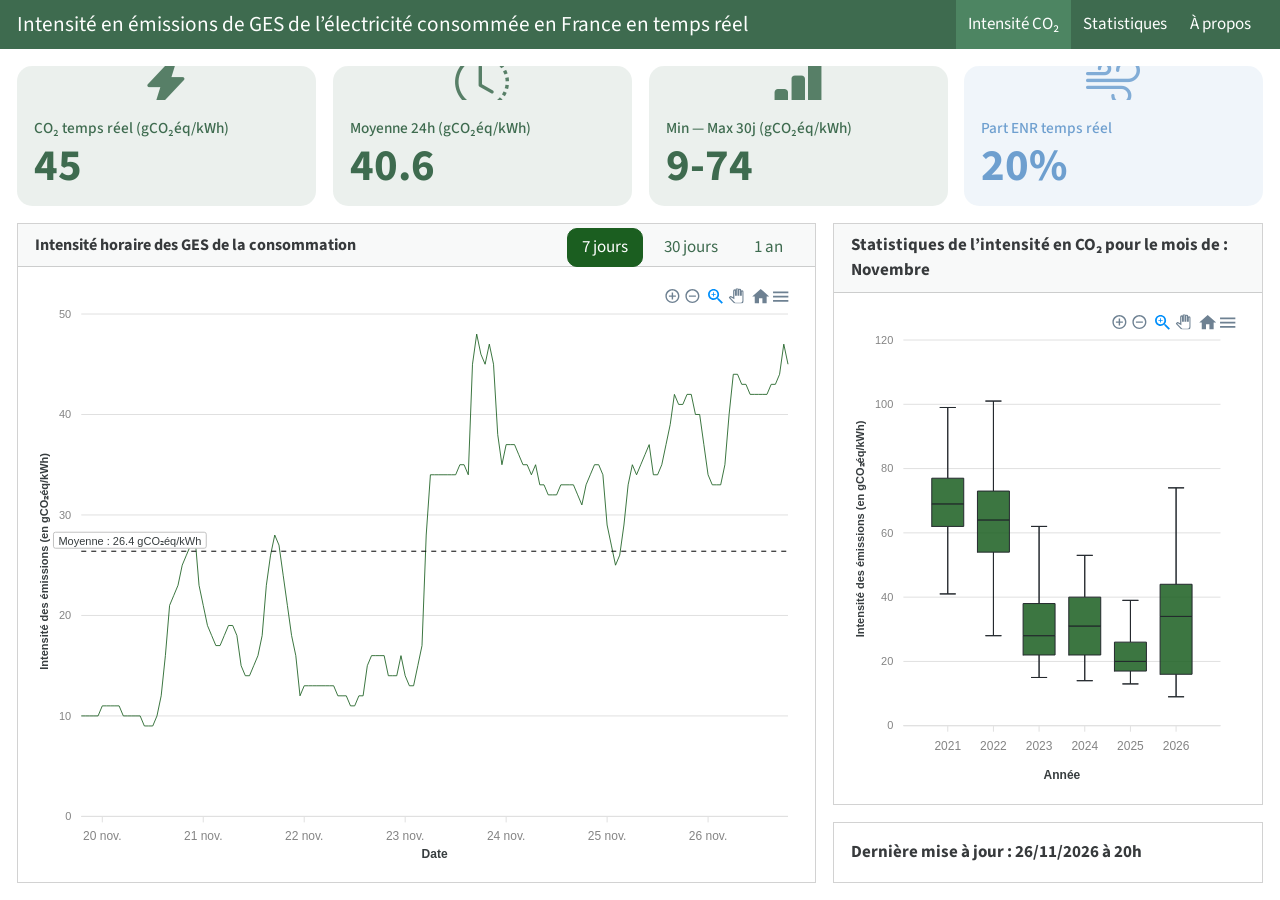
==== commit 1e772d5c: "Built site for gh-pages" ====
--- a/index.html
+++ b/index.html
@@ -103,7 +103,7 @@
 <p>CO₂ temps réel (gCO₂éq/kWh)</p>
 </p>
 <p class="value-box-value">
-42
+45
 </p>
 </div>
 </div>
@@ -119,7 +119,7 @@
 <p>Moyenne 24h (gCO₂éq/kWh)</p>
 </p>
 <p class="value-box-value">
-38.6
+40.6
 </p>
 </div>
 </div>
@@ -151,7 +151,7 @@
 <p>Part ENR temps réel</p>
 </p>
 <p class="value-box-value">
-25%
+20%
 </p>
 </div>
 </div>
@@ -169,18 +169,18 @@
 
 <div class="tab-content html-fill-item html-fill-container" data-tabset-id="card-tabset-5"><div class="tab-pane active show html-fill-item html-fill-container" role="tabpanel" id="card-tabset-5-1"><div class="card-body html-fill-item html-fill-container" data-title="7 jours">
 <div class="cell-output-display html-fill-item html-fill-container">
-<div class="apexcharter html-widget html-fill-item html-fill-container" id="htmlwidget-a5716d79d0721b85412e" style="width:100%;height:350px;"></div>
-<script type="application/json" data-for="htmlwidget-a5716d79d0721b85412e">{"x":{"ax_opts":{"chart":{"type":"line","defaultLocale":"fr","toolbar":{"show":true},"zoom":{"enabled":true},"locales":[{"name":"fr","options":{"months":["janvier","février","mars","avril","mai","juin","juillet","août","septembre","octobre","novembre","décembre"],"shortMonths":["janv.","févr.","mars","avr.","mai","juin","juill.","août","sept.","oct.","nov.","déc."],"days":["dimanche","lundi","mardi","mercredi","jeudi","vendredi","samedi"],"shortDays":["dim.","lun.","mar.","mer.","jeu.","ven.","sam."],"toolbar":{"exportToSVG":"Télécharger au format SVG","exportToPNG":"Télécharger au format PNG","exportToCSV":"Télécharger au format CSV","menu":"Menu","selection":"Sélection","selectionZoom":"Sélection et zoom","zoomIn":"Zoomer","zoomOut":"Dézoomer","pan":"Navigation","reset":"Réinitialiser le zoom"}}}]},"series":[{"name":"Intensité consommation","type":"line","data":[[1795082400000,10],[1795086000000,10],[1795089600000,10],[1795093200000,11],[1795096800000,12],[1795100400000,12],[1795104000000,12],[1795107600000,11],[1795111200000,11],[1795114800000,10],[1795118400000,10],[1795122000000,10],[1795125600000,10],[1795129200000,10],[1795132800000,11],[1795136400000,11],[1795140000000,11],[1795143600000,11],[1795147200000,11],[1795150800000,10],[1795154400000,10],[1795158000000,10],[1795161600000,10],[1795165200000,10],[1795168800000,9],[1795172400000,9],[1795176000000,9],[1795179600000,10],[1795183200000,12],[1795186800000,16],[1795190400000,21],[1795194000000,22],[1795197600000,23],[1795201200000,25],[1795204800000,26],[1795208400000,27],[1795212000000,28],[1795215600000,23],[1795219200000,21],[1795222800000,19],[1795226400000,18],[1795230000000,17],[1795233600000,17],[1795237200000,18],[1795240800000,19],[1795244400000,19],[1795248000000,18],[1795251600000,15],[1795255200000,14],[1795258800000,14],[1795262400000,15],[1795266000000,16],[1795269600000,18],[1795273200000,23],[1795276800000,26],[1795280400000,28],[1795284000000,27],[1795287600000,24],[1795291200000,21],[1795294800000,18],[1795298400000,16],[1795302000000,12],[1795305600000,13],[1795309200000,13],[1795312800000,13],[1795316400000,13],[1795320000000,13],[1795323600000,13],[1795327200000,13],[1795330800000,13],[1795334400000,12],[1795338000000,12],[1795341600000,12],[1795345200000,11],[1795348800000,11],[1795352400000,12],[1795356000000,12],[1795359600000,15],[1795363200000,16],[1795366800000,16],[1795370400000,16],[1795374000000,16],[1795377600000,14],[1795381200000,14],[1795384800000,14],[1795388400000,16],[1795392000000,14],[1795395600000,13],[1795399200000,13],[1795402800000,15],[1795406400000,17],[1795410000000,28],[1795413600000,34],[1795417200000,34],[1795420800000,34],[1795424400000,34],[1795428000000,34],[1795431600000,34],[1795435200000,34],[1795438800000,35],[1795442400000,35],[1795446000000,34],[1795449600000,45],[1795453200000,48],[1795456800000,46],[1795460400000,45],[1795464000000,47],[1795467600000,45],[1795471200000,38],[1795474800000,35],[1795478400000,37],[1795482000000,37],[1795485600000,37],[1795489200000,36],[1795492800000,35],[1795496400000,35],[1795500000000,34],[1795503600000,35],[1795507200000,33],[1795510800000,33],[1795514400000,32],[1795518000000,32],[1795521600000,32],[1795525200000,33],[1795528800000,33],[1795532400000,33],[1795536000000,33],[1795539600000,32],[1795543200000,31],[1795546800000,33],[1795550400000,34],[1795554000000,35],[1795557600000,35],[1795561200000,34],[1795564800000,29],[1795568400000,27],[1795572000000,25],[1795575600000,26],[1795579200000,29],[1795582800000,33],[1795586400000,35],[1795590000000,34],[1795593600000,35],[1795597200000,36],[1795600800000,37],[1795604400000,34],[1795608000000,34],[1795611600000,35],[1795615200000,37],[1795618800000,39],[1795622400000,42],[1795626000000,41],[1795629600000,41],[1795633200000,42],[1795636800000,42],[1795640400000,40],[1795644000000,40],[1795647600000,37],[1795651200000,34],[1795654800000,33],[1795658400000,33],[1795662000000,33],[1795665600000,35],[1795669200000,40],[1795672800000,44],[1795676400000,44],[1795680000000,43],[1795683600000,43],[1795687200000,42]]}],"dataLabels":{"enabled":false},"stroke":{"curve":"straight","width":1},"yaxis":{"decimalsInFloat":2,"labels":{"style":{"colors":"#848484"}},"min":0,"title":{"text":"Intensité des émissions (en gCO₂éq/kWh)"}},"xaxis":{"type":"datetime","labels":{"style":{"colors":"#848484"},"datetimeUTC":false},"title":{"text":"Date"}},"annotations":{"position":"front","yaxis":[{"y":24.66863905325444,"borderColor":"#000","strokeDashArray":5,"label":{"text":"Moyenne : 24.7 gCO₂éq/kWh","position":"left","offsetX":120,"style":{"padding":{"top":2,"right":5,"bottom":2,"left":5}}}}]},"colors":["#1B5E20"],"tooltip":{"x":{"format":"dd/MM/yyyy à HH:mm"},"y":{"formatter":"function(value) {if (value === null) return '-'; var locale = formatLocale(JSON.parse('{  \"decimal\": \",\",  \"thousands\": \"\\u00a0\",  \"grouping\": [3],  \"currency\": [\"\", \"\\u00a0\\u20ac\"],  \"percent\": \"\\u202f%\"}')); return '' + locale.format(',')(value) + ' gCO₂éq/kWh';}"}}},"auto_update":{"series_animate":true,"update_options":false,"options_animate":true,"options_redrawPaths":true,"update_synced_charts":false},"sparkbox":false,"xaxis":{"min":"2026-11-19T10:00:00Z","max":"2026-11-26T10:00:00Z"},"type":"line","serie_name":"Intensité consommation"},"evals":["ax_opts.tooltip.y.formatter"],"jsHooks":[]}</script>
+<div class="apexcharter html-widget html-fill-item html-fill-container" id="htmlwidget-fa8e7c53c37e5bb486f6" style="width:100%;height:350px;"></div>
+<script type="application/json" data-for="htmlwidget-fa8e7c53c37e5bb486f6">{"x":{"ax_opts":{"chart":{"type":"line","defaultLocale":"fr","toolbar":{"show":true},"zoom":{"enabled":true},"locales":[{"name":"fr","options":{"months":["janvier","février","mars","avril","mai","juin","juillet","août","septembre","octobre","novembre","décembre"],"shortMonths":["janv.","févr.","mars","avr.","mai","juin","juill.","août","sept.","oct.","nov.","déc."],"days":["dimanche","lundi","mardi","mercredi","jeudi","vendredi","samedi"],"shortDays":["dim.","lun.","mar.","mer.","jeu.","ven.","sam."],"toolbar":{"exportToSVG":"Télécharger au format SVG","exportToPNG":"Télécharger au format PNG","exportToCSV":"Télécharger au format CSV","menu":"Menu","selection":"Sélection","selectionZoom":"Sélection et zoom","zoomIn":"Zoomer","zoomOut":"Dézoomer","pan":"Navigation","reset":"Réinitialiser le zoom"}}}]},"series":[{"name":"Intensité consommation","type":"line","data":[[1795114800000,10],[1795118400000,10],[1795122000000,10],[1795125600000,10],[1795129200000,10],[1795132800000,11],[1795136400000,11],[1795140000000,11],[1795143600000,11],[1795147200000,11],[1795150800000,10],[1795154400000,10],[1795158000000,10],[1795161600000,10],[1795165200000,10],[1795168800000,9],[1795172400000,9],[1795176000000,9],[1795179600000,10],[1795183200000,12],[1795186800000,16],[1795190400000,21],[1795194000000,22],[1795197600000,23],[1795201200000,25],[1795204800000,26],[1795208400000,27],[1795212000000,28],[1795215600000,23],[1795219200000,21],[1795222800000,19],[1795226400000,18],[1795230000000,17],[1795233600000,17],[1795237200000,18],[1795240800000,19],[1795244400000,19],[1795248000000,18],[1795251600000,15],[1795255200000,14],[1795258800000,14],[1795262400000,15],[1795266000000,16],[1795269600000,18],[1795273200000,23],[1795276800000,26],[1795280400000,28],[1795284000000,27],[1795287600000,24],[1795291200000,21],[1795294800000,18],[1795298400000,16],[1795302000000,12],[1795305600000,13],[1795309200000,13],[1795312800000,13],[1795316400000,13],[1795320000000,13],[1795323600000,13],[1795327200000,13],[1795330800000,13],[1795334400000,12],[1795338000000,12],[1795341600000,12],[1795345200000,11],[1795348800000,11],[1795352400000,12],[1795356000000,12],[1795359600000,15],[1795363200000,16],[1795366800000,16],[1795370400000,16],[1795374000000,16],[1795377600000,14],[1795381200000,14],[1795384800000,14],[1795388400000,16],[1795392000000,14],[1795395600000,13],[1795399200000,13],[1795402800000,15],[1795406400000,17],[1795410000000,28],[1795413600000,34],[1795417200000,34],[1795420800000,34],[1795424400000,34],[1795428000000,34],[1795431600000,34],[1795435200000,34],[1795438800000,35],[1795442400000,35],[1795446000000,34],[1795449600000,45],[1795453200000,48],[1795456800000,46],[1795460400000,45],[1795464000000,47],[1795467600000,45],[1795471200000,38],[1795474800000,35],[1795478400000,37],[1795482000000,37],[1795485600000,37],[1795489200000,36],[1795492800000,35],[1795496400000,35],[1795500000000,34],[1795503600000,35],[1795507200000,33],[1795510800000,33],[1795514400000,32],[1795518000000,32],[1795521600000,32],[1795525200000,33],[1795528800000,33],[1795532400000,33],[1795536000000,33],[1795539600000,32],[1795543200000,31],[1795546800000,33],[1795550400000,34],[1795554000000,35],[1795557600000,35],[1795561200000,34],[1795564800000,29],[1795568400000,27],[1795572000000,25],[1795575600000,26],[1795579200000,29],[1795582800000,33],[1795586400000,35],[1795590000000,34],[1795593600000,35],[1795597200000,36],[1795600800000,37],[1795604400000,34],[1795608000000,34],[1795611600000,35],[1795615200000,37],[1795618800000,39],[1795622400000,42],[1795626000000,41],[1795629600000,41],[1795633200000,42],[1795636800000,42],[1795640400000,40],[1795644000000,40],[1795647600000,37],[1795651200000,34],[1795654800000,33],[1795658400000,33],[1795662000000,33],[1795665600000,35],[1795669200000,40],[1795672800000,44],[1795676400000,44],[1795680000000,43],[1795683600000,43],[1795687200000,42],[1795690800000,42],[1795694400000,42],[1795698000000,42],[1795701600000,42],[1795705200000,43],[1795708800000,43],[1795712400000,44],[1795716000000,47],[1795719600000,45]]}],"dataLabels":{"enabled":false},"stroke":{"curve":"straight","width":1},"yaxis":{"decimalsInFloat":2,"labels":{"style":{"colors":"#848484"}},"min":0,"title":{"text":"Intensité des émissions (en gCO₂éq/kWh)"}},"xaxis":{"type":"datetime","labels":{"style":{"colors":"#848484"},"datetimeUTC":false},"title":{"text":"Date"}},"annotations":{"position":"front","yaxis":[{"y":26.3905325443787,"borderColor":"#000","strokeDashArray":5,"label":{"text":"Moyenne : 26.4 gCO₂éq/kWh","position":"left","offsetX":120,"style":{"padding":{"top":2,"right":5,"bottom":2,"left":5}}}}]},"colors":["#1B5E20"],"tooltip":{"x":{"format":"dd/MM/yyyy à HH:mm"},"y":{"formatter":"function(value) {if (value === null) return '-'; var locale = formatLocale(JSON.parse('{  \"decimal\": \",\",  \"thousands\": \"\\u00a0\",  \"grouping\": [3],  \"currency\": [\"\", \"\\u00a0\\u20ac\"],  \"percent\": \"\\u202f%\"}')); return '' + locale.format(',')(value) + ' gCO₂éq/kWh';}"}}},"auto_update":{"series_animate":true,"update_options":false,"options_animate":true,"options_redrawPaths":true,"update_synced_charts":false},"sparkbox":false,"xaxis":{"min":"2026-11-19T19:00:00Z","max":"2026-11-26T19:00:00Z"},"type":"line","serie_name":"Intensité consommation"},"evals":["ax_opts.tooltip.y.formatter"],"jsHooks":[]}</script>
 </div>
 </div></div><div class="tab-pane html-fill-item html-fill-container" role="tabpanel" id="card-tabset-5-2"><div class="card-body html-fill-item html-fill-container" data-title="30 jours">
 <div class="cell-output-display html-fill-item html-fill-container">
-<div class="apexcharter html-widget html-fill-item html-fill-container" id="htmlwidget-b9afa847666dee156398" style="width:100%;height:350px;"></div>
-<script type="application/json" data-for="htmlwidget-b9afa847666dee156398">{"x":{"ax_opts":{"chart":{"type":"line","defaultLocale":"fr","toolbar":{"show":true},"zoom":{"enabled":true},"locales":[{"name":"fr","options":{"months":["janvier","février","mars","avril","mai","juin","juillet","août","septembre","octobre","novembre","décembre"],"shortMonths":["janv.","févr.","mars","avr.","mai","juin","juill.","août","sept.","oct.","nov.","déc."],"days":["dimanche","lundi","mardi","mercredi","jeudi","vendredi","samedi"],"shortDays":["dim.","lun.","mar.","mer.","jeu.","ven.","sam."],"toolbar":{"exportToSVG":"Télécharger au format SVG","exportToPNG":"Télécharger au format PNG","exportToCSV":"Télécharger au format CSV","menu":"Menu","selection":"Sélection","selectionZoom":"Sélection et zoom","zoomIn":"Zoomer","zoomOut":"Dézoomer","pan":"Navigation","reset":"Réinitialiser le zoom"}}}]},"series":[{"name":"Intensité consommation","type":"line","data":[[1793095200000,10],[1793098800000,10],[1793102400000,13],[1793106000000,15],[1793109600000,20],[1793113200000,25],[1793116800000,31],[1793120400000,32],[1793124000000,31],[1793127600000,32],[1793131200000,33],[1793134800000,34],[1793138400000,35],[1793142000000,30],[1793145600000,28],[1793149200000,24],[1793152800000,24],[1793156400000,25],[1793160000000,27],[1793163600000,32],[1793167200000,33],[1793170800000,32],[1793174400000,26],[1793178000000,16],[1793181600000,12],[1793185200000,11],[1793188800000,11],[1793192400000,15],[1793196000000,25],[1793199600000,30],[1793203200000,32],[1793206800000,33],[1793210400000,33],[1793214000000,34],[1793217600000,35],[1793221200000,36],[1793224800000,34],[1793228400000,34],[1793232000000,33],[1793235600000,33],[1793239200000,32],[1793242800000,32],[1793246400000,30],[1793250000000,31],[1793253600000,29],[1793257200000,28],[1793260800000,27],[1793264400000,26],[1793268000000,21],[1793271600000,18],[1793275200000,18],[1793278800000,18],[1793282400000,26],[1793286000000,29],[1793289600000,28],[1793293200000,31],[1793296800000,37],[1793300400000,31],[1793304000000,29],[1793307600000,31],[1793311200000,31],[1793314800000,31],[1793318400000,32],[1793322000000,32],[1793325600000,31],[1793329200000,32],[1793332800000,33],[1793336400000,32],[1793340000000,31],[1793343600000,30],[1793347200000,29],[1793350800000,24],[1793354400000,18],[1793358000000,13],[1793361600000,11],[1793365200000,13],[1793368800000,19],[1793372400000,29],[1793376000000,31],[1793379600000,31],[1793383200000,31],[1793386800000,26],[1793390400000,28],[1793394000000,31],[1793397600000,31],[1793401200000,30],[1793404800000,27],[1793408400000,25],[1793412000000,24],[1793415600000,24],[1793419200000,23],[1793422800000,24],[1793426400000,24],[1793430000000,22],[1793433600000,18],[1793437200000,12],[1793440800000,9],[1793444400000,10],[1793448000000,9],[1793451600000,10],[1793455200000,12],[1793458800000,23],[1793462400000,28],[1793466000000,29],[1793469600000,28],[1793473200000,30],[1793476800000,31],[1793480400000,32],[1793484000000,34],[1793487600000,33],[1793491200000,30],[1793494800000,25],[1793498400000,24],[1793502000000,24],[1793505600000,23],[1793509200000,24],[1793512800000,23],[1793516400000,20],[1793520000000,16],[1793523600000,14],[1793527200000,14],[1793530800000,14],[1793534400000,15],[1793538000000,15],[1793541600000,17],[1793545200000,24],[1793548800000,34],[1793552400000,34],[1793556000000,33],[1793559600000,34],[1793563200000,32],[1793566800000,35],[1793570400000,34],[1793574000000,33],[1793577600000,33],[1793581200000,32],[1793584800000,32],[1793588400000,32],[1793592000000,33],[1793595600000,38],[1793599200000,39],[1793602800000,36],[1793606400000,33],[1793610000000,32],[1793613600000,26],[1793617200000,23],[1793620800000,23],[1793624400000,24],[1793628000000,29],[1793631600000,37],[1793635200000,40],[1793638800000,39],[1793642400000,39],[1793646000000,41],[1793649600000,42],[1793653200000,43],[1793656800000,39],[1793660400000,39],[1793664000000,39],[1793667600000,40],[1793671200000,39],[1793674800000,38],[1793678400000,39],[1793682000000,42],[1793685600000,43],[1793689200000,41],[1793692800000,39],[1793696400000,36],[1793700000000,34],[1793703600000,32],[1793707200000,33],[1793710800000,35],[1793714400000,40],[1793718000000,42],[1793721600000,42],[1793725200000,43],[1793728800000,45],[1793732400000,47],[1793736000000,47],[1793739600000,47],[1793743200000,48],[1793746800000,43],[1793750400000,41],[1793754000000,43],[1793757600000,42],[1793761200000,44],[1793764800000,44],[1793768400000,48],[1793772000000,50],[1793775600000,48],[1793779200000,44],[1793782800000,40],[1793786400000,40],[1793790000000,40],[1793793600000,40],[1793797200000,42],[1793800800000,44],[1793804400000,43],[1793808000000,43],[1793811600000,43],[1793815200000,44],[1793818800000,43],[1793822400000,43],[1793826000000,48],[1793829600000,43],[1793833200000,44],[1793836800000,44],[1793840400000,44],[1793844000000,45],[1793847600000,45],[1793851200000,46],[1793854800000,48],[1793858400000,46],[1793862000000,45],[1793865600000,44],[1793869200000,44],[1793872800000,42],[1793876400000,43],[1793880000000,43],[1793883600000,45],[1793887200000,47],[1793890800000,50],[1793894400000,51],[1793898000000,50],[1793901600000,53],[1793905200000,59],[1793908800000,60],[1793912400000,60],[1793916000000,58],[1793919600000,58],[1793923200000,58],[1793926800000,59],[1793930400000,59],[1793934000000,60],[1793937600000,62],[1793941200000,64],[1793944800000,74],[1793948400000,68],[1793952000000,65],[1793955600000,66],[1793959200000,54],[1793962800000,52],[1793966400000,53],[1793970000000,53],[1793973600000,53],[1793977200000,53],[1793980800000,53],[1793984400000,52],[1793988000000,51],[1793991600000,48],[1793995200000,49],[1793998800000,50],[1794002400000,49],[1794006000000,46],[1794009600000,48],[1794013200000,50],[1794016800000,52],[1794020400000,52],[1794024000000,52],[1794027600000,51],[1794031200000,49],[1794034800000,48],[1794038400000,46],[1794042000000,43],[1794045600000,42],[1794049200000,41],[1794052800000,42],[1794056400000,42],[1794060000000,44],[1794063600000,45],[1794067200000,45],[1794070800000,46],[1794074400000,45],[1794078000000,47],[1794081600000,47],[1794085200000,45],[1794088800000,45],[1794092400000,46],[1794096000000,48],[1794099600000,49],[1794103200000,49],[1794106800000,49],[1794110400000,48],[1794114000000,46],[1794117600000,45],[1794121200000,44],[1794124800000,42],[1794128400000,39],[1794132000000,37],[1794135600000,36],[1794139200000,37],[1794142800000,38],[1794146400000,38],[1794150000000,39],[1794153600000,39],[1794157200000,39],[1794160800000,40],[1794164400000,42],[1794168000000,43],[1794171600000,44],[1794175200000,46],[1794178800000,46],[1794182400000,44],[1794186000000,42],[1794189600000,42],[1794193200000,46],[1794196800000,46],[1794200400000,49],[1794204000000,50],[1794207600000,49],[1794211200000,48],[1794214800000,47],[1794218400000,48],[1794222000000,53],[1794225600000,63],[1794229200000,64],[1794232800000,63],[1794236400000,63],[1794240000000,59],[1794243600000,57],[1794247200000,57],[1794250800000,58],[1794254400000,61],[1794258000000,67],[1794261600000,54],[1794265200000,49],[1794268800000,51],[1794272400000,51],[1794276000000,51],[1794279600000,51],[1794283200000,52],[1794286800000,54],[1794290400000,55],[1794294000000,53],[1794297600000,51],[1794301200000,49],[1794304800000,48],[1794308400000,47],[1794312000000,49],[1794315600000,50],[1794319200000,51],[1794322800000,52],[1794326400000,49],[1794330000000,48],[1794333600000,49],[1794337200000,49],[1794340800000,50],[1794344400000,51],[1794348000000,48],[1794351600000,48],[1794355200000,49],[1794358800000,48],[1794362400000,46],[1794366000000,46],[1794369600000,49],[1794373200000,49],[1794376800000,50],[1794380400000,49],[1794384000000,48],[1794387600000,47],[1794391200000,46],[1794394800000,45],[1794398400000,45],[1794402000000,43],[1794405600000,45],[1794409200000,47],[1794412800000,49],[1794416400000,48],[1794420000000,49],[1794423600000,51],[1794427200000,52],[1794430800000,49],[1794434400000,46],[1794438000000,43],[1794441600000,39],[1794445200000,35],[1794448800000,32],[1794452400000,31],[1794456000000,33],[1794459600000,37],[1794463200000,39],[1794466800000,37],[1794470400000,37],[1794474000000,37],[1794477600000,35],[1794481200000,32],[1794484800000,30],[1794488400000,31],[1794492000000,31],[1794495600000,32],[1794499200000,31],[1794502800000,33],[1794506400000,34],[1794510000000,33],[1794513600000,29],[1794517200000,20],[1794520800000,17],[1794524400000,14],[1794528000000,13],[1794531600000,13],[1794535200000,13],[1794538800000,14],[1794542400000,14],[1794546000000,19],[1794549600000,25],[1794553200000,25],[1794556800000,24],[1794560400000,19],[1794564000000,18],[1794567600000,18],[1794571200000,20],[1794574800000,22],[1794578400000,29],[1794582000000,36],[1794585600000,38],[1794589200000,37],[1794592800000,37],[1794596400000,38],[1794600000000,39],[1794603600000,36],[1794607200000,34],[1794610800000,29],[1794614400000,23],[1794618000000,18],[1794621600000,15],[1794625200000,14],[1794628800000,14],[1794632400000,16],[1794636000000,17],[1794639600000,17],[1794643200000,16],[1794646800000,16],[1794650400000,15],[1794654000000,15],[1794657600000,15],[1794661200000,19],[1794664800000,30],[1794668400000,35],[1794672000000,36],[1794675600000,35],[1794679200000,35],[1794682800000,32],[1794686400000,26],[1794690000000,22],[1794693600000,19],[1794697200000,17],[1794700800000,16],[1794704400000,16],[1794708000000,16],[1794711600000,16],[1794715200000,16],[1794718800000,16],[1794722400000,16],[1794726000000,15],[1794729600000,15],[1794733200000,14],[1794736800000,14],[1794740400000,14],[1794744000000,14],[1794747600000,14],[1794751200000,14],[1794754800000,14],[1794758400000,14],[1794762000000,14],[1794765600000,14],[1794769200000,15],[1794772800000,15],[1794776400000,15],[1794780000000,15],[1794783600000,15],[1794787200000,15],[1794790800000,15],[1794794400000,15],[1794798000000,15],[1794801600000,15],[1794805200000,18],[1794808800000,24],[1794812400000,27],[1794816000000,27],[1794819600000,27],[1794823200000,27],[1794826800000,27],[1794830400000,27],[1794834000000,28],[1794837600000,29],[1794841200000,30],[1794844800000,31],[1794848400000,31],[1794852000000,31],[1794855600000,31],[1794859200000,29],[1794862800000,26],[1794866400000,18],[1794870000000,12],[1794873600000,10],[1794877200000,11],[1794880800000,11],[1794884400000,11],[1794888000000,11],[1794891600000,10],[1794895200000,10],[1794898800000,10],[1794902400000,10],[1794906000000,11],[1794909600000,11],[1794913200000,11],[1794916800000,11],[1794920400000,11],[1794924000000,11],[1794927600000,11],[1794931200000,11],[1794934800000,10],[1794938400000,10],[1794942000000,10],[1794945600000,10],[1794949200000,10],[1794952800000,10],[1794956400000,10],[1794960000000,11],[1794963600000,11],[1794967200000,11],[1794970800000,11],[1794974400000,11],[1794978000000,10],[1794981600000,10],[1794985200000,10],[1794988800000,11],[1794992400000,10],[1794996000000,9],[1794999600000,9],[1795003200000,9],[1795006800000,10],[1795010400000,10],[1795014000000,11],[1795017600000,11],[1795021200000,11],[1795024800000,11],[1795028400000,11],[1795032000000,12],[1795035600000,12],[1795039200000,12],[1795042800000,12],[1795046400000,11],[1795050000000,11],[1795053600000,11],[1795057200000,11],[1795060800000,11],[1795064400000,11],[1795068000000,10],[1795071600000,10],[1795075200000,10],[1795078800000,9],[1795082400000,10],[1795086000000,10],[1795089600000,10],[1795093200000,11],[1795096800000,12],[1795100400000,12],[1795104000000,12],[1795107600000,11],[1795111200000,11],[1795114800000,10],[1795118400000,10],[1795122000000,10],[1795125600000,10],[1795129200000,10],[1795132800000,11],[1795136400000,11],[1795140000000,11],[1795143600000,11],[1795147200000,11],[1795150800000,10],[1795154400000,10],[1795158000000,10],[1795161600000,10],[1795165200000,10],[1795168800000,9],[1795172400000,9],[1795176000000,9],[1795179600000,10],[1795183200000,12],[1795186800000,16],[1795190400000,21],[1795194000000,22],[1795197600000,23],[1795201200000,25],[1795204800000,26],[1795208400000,27],[1795212000000,28],[1795215600000,23],[1795219200000,21],[1795222800000,19],[1795226400000,18],[1795230000000,17],[1795233600000,17],[1795237200000,18],[1795240800000,19],[1795244400000,19],[1795248000000,18],[1795251600000,15],[1795255200000,14],[1795258800000,14],[1795262400000,15],[1795266000000,16],[1795269600000,18],[1795273200000,23],[1795276800000,26],[1795280400000,28],[1795284000000,27],[1795287600000,24],[1795291200000,21],[1795294800000,18],[1795298400000,16],[1795302000000,12],[1795305600000,13],[1795309200000,13],[1795312800000,13],[1795316400000,13],[1795320000000,13],[1795323600000,13],[1795327200000,13],[1795330800000,13],[1795334400000,12],[1795338000000,12],[1795341600000,12],[1795345200000,11],[1795348800000,11],[1795352400000,12],[1795356000000,12],[1795359600000,15],[1795363200000,16],[1795366800000,16],[1795370400000,16],[1795374000000,16],[1795377600000,14],[1795381200000,14],[1795384800000,14],[1795388400000,16],[1795392000000,14],[1795395600000,13],[1795399200000,13],[1795402800000,15],[1795406400000,17],[1795410000000,28],[1795413600000,34],[1795417200000,34],[1795420800000,34],[1795424400000,34],[1795428000000,34],[1795431600000,34],[1795435200000,34],[1795438800000,35],[1795442400000,35],[1795446000000,34],[1795449600000,45],[1795453200000,48],[1795456800000,46],[1795460400000,45],[1795464000000,47],[1795467600000,45],[1795471200000,38],[1795474800000,35],[1795478400000,37],[1795482000000,37],[1795485600000,37],[1795489200000,36],[1795492800000,35],[1795496400000,35],[1795500000000,34],[1795503600000,35],[1795507200000,33],[1795510800000,33],[1795514400000,32],[1795518000000,32],[1795521600000,32],[1795525200000,33],[1795528800000,33],[1795532400000,33],[1795536000000,33],[1795539600000,32],[1795543200000,31],[1795546800000,33],[1795550400000,34],[1795554000000,35],[1795557600000,35],[1795561200000,34],[1795564800000,29],[1795568400000,27],[1795572000000,25],[1795575600000,26],[1795579200000,29],[1795582800000,33],[1795586400000,35],[1795590000000,34],[1795593600000,35],[1795597200000,36],[1795600800000,37],[1795604400000,34],[1795608000000,34],[1795611600000,35],[1795615200000,37],[1795618800000,39],[1795622400000,42],[1795626000000,41],[1795629600000,41],[1795633200000,42],[1795636800000,42],[1795640400000,40],[1795644000000,40],[1795647600000,37],[1795651200000,34],[1795654800000,33],[1795658400000,33],[1795662000000,33],[1795665600000,35],[1795669200000,40],[1795672800000,44],[1795676400000,44],[1795680000000,43],[1795683600000,43],[1795687200000,42]]}],"dataLabels":{"enabled":false},"stroke":{"curve":"straight","width":1},"yaxis":{"decimalsInFloat":2,"labels":{"style":{"colors":"#848484"}},"min":0,"title":{"text":"Intensité des émissions (en gCO₂éq/kWh)"}},"xaxis":{"type":"datetime","labels":{"style":{"colors":"#848484"},"datetimeUTC":false},"title":{"text":"Date"}},"annotations":{"position":"front","yaxis":[{"y":30.75866851595007,"borderColor":"#000","strokeDashArray":5,"label":{"text":"Moyenne : 30.8 gCO₂éq/kWh","position":"left","offsetX":120,"style":{"padding":{"top":2,"right":5,"bottom":2,"left":5}}}}]},"colors":["#1B5E20"],"tooltip":{"x":{"format":"dd/MM/yyyy à HH:mm"},"y":{"formatter":"function(value) {if (value === null) return '-'; var locale = formatLocale(JSON.parse('{  \"decimal\": \",\",  \"thousands\": \"\\u00a0\",  \"grouping\": [3],  \"currency\": [\"\", \"\\u00a0\\u20ac\"],  \"percent\": \"\\u202f%\"}')); return '' + locale.format(',')(value) + ' gCO₂éq/kWh';}"}}},"auto_update":{"series_animate":true,"update_options":false,"options_animate":true,"options_redrawPaths":true,"update_synced_charts":false},"sparkbox":false,"xaxis":{"min":"2026-10-27T10:00:00Z","max":"2026-11-26T10:00:00Z"},"type":"line","serie_name":"Intensité consommation"},"evals":["ax_opts.tooltip.y.formatter"],"jsHooks":[]}</script>
+<div class="apexcharter html-widget html-fill-item html-fill-container" id="htmlwidget-a0bce25cd58b057e8cf9" style="width:100%;height:350px;"></div>
+<script type="application/json" data-for="htmlwidget-a0bce25cd58b057e8cf9">{"x":{"ax_opts":{"chart":{"type":"line","defaultLocale":"fr","toolbar":{"show":true},"zoom":{"enabled":true},"locales":[{"name":"fr","options":{"months":["janvier","février","mars","avril","mai","juin","juillet","août","septembre","octobre","novembre","décembre"],"shortMonths":["janv.","févr.","mars","avr.","mai","juin","juill.","août","sept.","oct.","nov.","déc."],"days":["dimanche","lundi","mardi","mercredi","jeudi","vendredi","samedi"],"shortDays":["dim.","lun.","mar.","mer.","jeu.","ven.","sam."],"toolbar":{"exportToSVG":"Télécharger au format SVG","exportToPNG":"Télécharger au format PNG","exportToCSV":"Télécharger au format CSV","menu":"Menu","selection":"Sélection","selectionZoom":"Sélection et zoom","zoomIn":"Zoomer","zoomOut":"Dézoomer","pan":"Navigation","reset":"Réinitialiser le zoom"}}}]},"series":[{"name":"Intensité consommation","type":"line","data":[[1793127600000,32],[1793131200000,33],[1793134800000,34],[1793138400000,35],[1793142000000,30],[1793145600000,28],[1793149200000,24],[1793152800000,24],[1793156400000,25],[1793160000000,27],[1793163600000,32],[1793167200000,33],[1793170800000,32],[1793174400000,26],[1793178000000,16],[1793181600000,12],[1793185200000,11],[1793188800000,11],[1793192400000,15],[1793196000000,25],[1793199600000,30],[1793203200000,32],[1793206800000,33],[1793210400000,33],[1793214000000,34],[1793217600000,35],[1793221200000,36],[1793224800000,34],[1793228400000,34],[1793232000000,33],[1793235600000,33],[1793239200000,32],[1793242800000,32],[1793246400000,30],[1793250000000,31],[1793253600000,29],[1793257200000,28],[1793260800000,27],[1793264400000,26],[1793268000000,21],[1793271600000,18],[1793275200000,18],[1793278800000,18],[1793282400000,26],[1793286000000,29],[1793289600000,28],[1793293200000,31],[1793296800000,37],[1793300400000,31],[1793304000000,29],[1793307600000,31],[1793311200000,31],[1793314800000,31],[1793318400000,32],[1793322000000,32],[1793325600000,31],[1793329200000,32],[1793332800000,33],[1793336400000,32],[1793340000000,31],[1793343600000,30],[1793347200000,29],[1793350800000,24],[1793354400000,18],[1793358000000,13],[1793361600000,11],[1793365200000,13],[1793368800000,19],[1793372400000,29],[1793376000000,31],[1793379600000,31],[1793383200000,31],[1793386800000,26],[1793390400000,28],[1793394000000,31],[1793397600000,31],[1793401200000,30],[1793404800000,27],[1793408400000,25],[1793412000000,24],[1793415600000,24],[1793419200000,23],[1793422800000,24],[1793426400000,24],[1793430000000,22],[1793433600000,18],[1793437200000,12],[1793440800000,9],[1793444400000,10],[1793448000000,9],[1793451600000,10],[1793455200000,12],[1793458800000,23],[1793462400000,28],[1793466000000,29],[1793469600000,28],[1793473200000,30],[1793476800000,31],[1793480400000,32],[1793484000000,34],[1793487600000,33],[1793491200000,30],[1793494800000,25],[1793498400000,24],[1793502000000,24],[1793505600000,23],[1793509200000,24],[1793512800000,23],[1793516400000,20],[1793520000000,16],[1793523600000,14],[1793527200000,14],[1793530800000,14],[1793534400000,15],[1793538000000,15],[1793541600000,17],[1793545200000,24],[1793548800000,34],[1793552400000,34],[1793556000000,33],[1793559600000,34],[1793563200000,32],[1793566800000,35],[1793570400000,34],[1793574000000,33],[1793577600000,33],[1793581200000,32],[1793584800000,32],[1793588400000,32],[1793592000000,33],[1793595600000,38],[1793599200000,39],[1793602800000,36],[1793606400000,33],[1793610000000,32],[1793613600000,26],[1793617200000,23],[1793620800000,23],[1793624400000,24],[1793628000000,29],[1793631600000,37],[1793635200000,40],[1793638800000,39],[1793642400000,39],[1793646000000,41],[1793649600000,42],[1793653200000,43],[1793656800000,39],[1793660400000,39],[1793664000000,39],[1793667600000,40],[1793671200000,39],[1793674800000,38],[1793678400000,39],[1793682000000,42],[1793685600000,43],[1793689200000,41],[1793692800000,39],[1793696400000,36],[1793700000000,34],[1793703600000,32],[1793707200000,33],[1793710800000,35],[1793714400000,40],[1793718000000,42],[1793721600000,42],[1793725200000,43],[1793728800000,45],[1793732400000,47],[1793736000000,47],[1793739600000,47],[1793743200000,48],[1793746800000,43],[1793750400000,41],[1793754000000,43],[1793757600000,42],[1793761200000,44],[1793764800000,44],[1793768400000,48],[1793772000000,50],[1793775600000,48],[1793779200000,44],[1793782800000,40],[1793786400000,40],[1793790000000,40],[1793793600000,40],[1793797200000,42],[1793800800000,44],[1793804400000,43],[1793808000000,43],[1793811600000,43],[1793815200000,44],[1793818800000,43],[1793822400000,43],[1793826000000,48],[1793829600000,43],[1793833200000,44],[1793836800000,44],[1793840400000,44],[1793844000000,45],[1793847600000,45],[1793851200000,46],[1793854800000,48],[1793858400000,46],[1793862000000,45],[1793865600000,44],[1793869200000,44],[1793872800000,42],[1793876400000,43],[1793880000000,43],[1793883600000,45],[1793887200000,47],[1793890800000,50],[1793894400000,51],[1793898000000,50],[1793901600000,53],[1793905200000,59],[1793908800000,60],[1793912400000,60],[1793916000000,58],[1793919600000,58],[1793923200000,58],[1793926800000,59],[1793930400000,59],[1793934000000,60],[1793937600000,62],[1793941200000,64],[1793944800000,74],[1793948400000,68],[1793952000000,65],[1793955600000,66],[1793959200000,54],[1793962800000,52],[1793966400000,53],[1793970000000,53],[1793973600000,53],[1793977200000,53],[1793980800000,53],[1793984400000,52],[1793988000000,51],[1793991600000,48],[1793995200000,49],[1793998800000,50],[1794002400000,49],[1794006000000,46],[1794009600000,48],[1794013200000,50],[1794016800000,52],[1794020400000,52],[1794024000000,52],[1794027600000,51],[1794031200000,49],[1794034800000,48],[1794038400000,46],[1794042000000,43],[1794045600000,42],[1794049200000,41],[1794052800000,42],[1794056400000,42],[1794060000000,44],[1794063600000,45],[1794067200000,45],[1794070800000,46],[1794074400000,45],[1794078000000,47],[1794081600000,47],[1794085200000,45],[1794088800000,45],[1794092400000,46],[1794096000000,48],[1794099600000,49],[1794103200000,49],[1794106800000,49],[1794110400000,48],[1794114000000,46],[1794117600000,45],[1794121200000,44],[1794124800000,42],[1794128400000,39],[1794132000000,37],[1794135600000,36],[1794139200000,37],[1794142800000,38],[1794146400000,38],[1794150000000,39],[1794153600000,39],[1794157200000,39],[1794160800000,40],[1794164400000,42],[1794168000000,43],[1794171600000,44],[1794175200000,46],[1794178800000,46],[1794182400000,44],[1794186000000,42],[1794189600000,42],[1794193200000,46],[1794196800000,46],[1794200400000,49],[1794204000000,50],[1794207600000,49],[1794211200000,48],[1794214800000,47],[1794218400000,48],[1794222000000,53],[1794225600000,63],[1794229200000,64],[1794232800000,63],[1794236400000,63],[1794240000000,59],[1794243600000,57],[1794247200000,57],[1794250800000,58],[1794254400000,61],[1794258000000,67],[1794261600000,54],[1794265200000,49],[1794268800000,51],[1794272400000,51],[1794276000000,51],[1794279600000,51],[1794283200000,52],[1794286800000,54],[1794290400000,55],[1794294000000,53],[1794297600000,51],[1794301200000,49],[1794304800000,48],[1794308400000,47],[1794312000000,49],[1794315600000,50],[1794319200000,51],[1794322800000,52],[1794326400000,49],[1794330000000,48],[1794333600000,49],[1794337200000,49],[1794340800000,50],[1794344400000,51],[1794348000000,48],[1794351600000,48],[1794355200000,49],[1794358800000,48],[1794362400000,46],[1794366000000,46],[1794369600000,49],[1794373200000,49],[1794376800000,50],[1794380400000,49],[1794384000000,48],[1794387600000,47],[1794391200000,46],[1794394800000,45],[1794398400000,45],[1794402000000,43],[1794405600000,45],[1794409200000,47],[1794412800000,49],[1794416400000,48],[1794420000000,49],[1794423600000,51],[1794427200000,52],[1794430800000,49],[1794434400000,46],[1794438000000,43],[1794441600000,39],[1794445200000,35],[1794448800000,32],[1794452400000,31],[1794456000000,33],[1794459600000,37],[1794463200000,39],[1794466800000,37],[1794470400000,37],[1794474000000,37],[1794477600000,35],[1794481200000,32],[1794484800000,30],[1794488400000,31],[1794492000000,31],[1794495600000,32],[1794499200000,31],[1794502800000,33],[1794506400000,34],[1794510000000,33],[1794513600000,29],[1794517200000,20],[1794520800000,17],[1794524400000,14],[1794528000000,13],[1794531600000,13],[1794535200000,13],[1794538800000,14],[1794542400000,14],[1794546000000,19],[1794549600000,25],[1794553200000,25],[1794556800000,24],[1794560400000,19],[1794564000000,18],[1794567600000,18],[1794571200000,20],[1794574800000,22],[1794578400000,29],[1794582000000,36],[1794585600000,38],[1794589200000,37],[1794592800000,37],[1794596400000,38],[1794600000000,39],[1794603600000,36],[1794607200000,34],[1794610800000,29],[1794614400000,23],[1794618000000,18],[1794621600000,15],[1794625200000,14],[1794628800000,14],[1794632400000,16],[1794636000000,17],[1794639600000,17],[1794643200000,16],[1794646800000,16],[1794650400000,15],[1794654000000,15],[1794657600000,15],[1794661200000,19],[1794664800000,30],[1794668400000,35],[1794672000000,36],[1794675600000,35],[1794679200000,35],[1794682800000,32],[1794686400000,26],[1794690000000,22],[1794693600000,19],[1794697200000,17],[1794700800000,16],[1794704400000,16],[1794708000000,16],[1794711600000,16],[1794715200000,16],[1794718800000,16],[1794722400000,16],[1794726000000,15],[1794729600000,15],[1794733200000,14],[1794736800000,14],[1794740400000,14],[1794744000000,14],[1794747600000,14],[1794751200000,14],[1794754800000,14],[1794758400000,14],[1794762000000,14],[1794765600000,14],[1794769200000,15],[1794772800000,15],[1794776400000,15],[1794780000000,15],[1794783600000,15],[1794787200000,15],[1794790800000,15],[1794794400000,15],[1794798000000,15],[1794801600000,15],[1794805200000,18],[1794808800000,24],[1794812400000,27],[1794816000000,27],[1794819600000,27],[1794823200000,27],[1794826800000,27],[1794830400000,27],[1794834000000,28],[1794837600000,29],[1794841200000,30],[1794844800000,31],[1794848400000,31],[1794852000000,31],[1794855600000,31],[1794859200000,29],[1794862800000,26],[1794866400000,18],[1794870000000,12],[1794873600000,10],[1794877200000,11],[1794880800000,11],[1794884400000,11],[1794888000000,11],[1794891600000,10],[1794895200000,10],[1794898800000,10],[1794902400000,10],[1794906000000,11],[1794909600000,11],[1794913200000,11],[1794916800000,11],[1794920400000,11],[1794924000000,11],[1794927600000,11],[1794931200000,11],[1794934800000,10],[1794938400000,10],[1794942000000,10],[1794945600000,10],[1794949200000,10],[1794952800000,10],[1794956400000,10],[1794960000000,11],[1794963600000,11],[1794967200000,11],[1794970800000,11],[1794974400000,11],[1794978000000,10],[1794981600000,10],[1794985200000,10],[1794988800000,11],[1794992400000,10],[1794996000000,9],[1794999600000,9],[1795003200000,9],[1795006800000,10],[1795010400000,10],[1795014000000,11],[1795017600000,11],[1795021200000,11],[1795024800000,11],[1795028400000,11],[1795032000000,12],[1795035600000,12],[1795039200000,12],[1795042800000,12],[1795046400000,11],[1795050000000,11],[1795053600000,11],[1795057200000,11],[1795060800000,11],[1795064400000,11],[1795068000000,10],[1795071600000,10],[1795075200000,10],[1795078800000,9],[1795082400000,10],[1795086000000,10],[1795089600000,10],[1795093200000,11],[1795096800000,12],[1795100400000,12],[1795104000000,12],[1795107600000,11],[1795111200000,11],[1795114800000,10],[1795118400000,10],[1795122000000,10],[1795125600000,10],[1795129200000,10],[1795132800000,11],[1795136400000,11],[1795140000000,11],[1795143600000,11],[1795147200000,11],[1795150800000,10],[1795154400000,10],[1795158000000,10],[1795161600000,10],[1795165200000,10],[1795168800000,9],[1795172400000,9],[1795176000000,9],[1795179600000,10],[1795183200000,12],[1795186800000,16],[1795190400000,21],[1795194000000,22],[1795197600000,23],[1795201200000,25],[1795204800000,26],[1795208400000,27],[1795212000000,28],[1795215600000,23],[1795219200000,21],[1795222800000,19],[1795226400000,18],[1795230000000,17],[1795233600000,17],[1795237200000,18],[1795240800000,19],[1795244400000,19],[1795248000000,18],[1795251600000,15],[1795255200000,14],[1795258800000,14],[1795262400000,15],[1795266000000,16],[1795269600000,18],[1795273200000,23],[1795276800000,26],[1795280400000,28],[1795284000000,27],[1795287600000,24],[1795291200000,21],[1795294800000,18],[1795298400000,16],[1795302000000,12],[1795305600000,13],[1795309200000,13],[1795312800000,13],[1795316400000,13],[1795320000000,13],[1795323600000,13],[1795327200000,13],[1795330800000,13],[1795334400000,12],[1795338000000,12],[1795341600000,12],[1795345200000,11],[1795348800000,11],[1795352400000,12],[1795356000000,12],[1795359600000,15],[1795363200000,16],[1795366800000,16],[1795370400000,16],[1795374000000,16],[1795377600000,14],[1795381200000,14],[1795384800000,14],[1795388400000,16],[1795392000000,14],[1795395600000,13],[1795399200000,13],[1795402800000,15],[1795406400000,17],[1795410000000,28],[1795413600000,34],[1795417200000,34],[1795420800000,34],[1795424400000,34],[1795428000000,34],[1795431600000,34],[1795435200000,34],[1795438800000,35],[1795442400000,35],[1795446000000,34],[1795449600000,45],[1795453200000,48],[1795456800000,46],[1795460400000,45],[1795464000000,47],[1795467600000,45],[1795471200000,38],[1795474800000,35],[1795478400000,37],[1795482000000,37],[1795485600000,37],[1795489200000,36],[1795492800000,35],[1795496400000,35],[1795500000000,34],[1795503600000,35],[1795507200000,33],[1795510800000,33],[1795514400000,32],[1795518000000,32],[1795521600000,32],[1795525200000,33],[1795528800000,33],[1795532400000,33],[1795536000000,33],[1795539600000,32],[1795543200000,31],[1795546800000,33],[1795550400000,34],[1795554000000,35],[1795557600000,35],[1795561200000,34],[1795564800000,29],[1795568400000,27],[1795572000000,25],[1795575600000,26],[1795579200000,29],[1795582800000,33],[1795586400000,35],[1795590000000,34],[1795593600000,35],[1795597200000,36],[1795600800000,37],[1795604400000,34],[1795608000000,34],[1795611600000,35],[1795615200000,37],[1795618800000,39],[1795622400000,42],[1795626000000,41],[1795629600000,41],[1795633200000,42],[1795636800000,42],[1795640400000,40],[1795644000000,40],[1795647600000,37],[1795651200000,34],[1795654800000,33],[1795658400000,33],[1795662000000,33],[1795665600000,35],[1795669200000,40],[1795672800000,44],[1795676400000,44],[1795680000000,43],[1795683600000,43],[1795687200000,42],[1795690800000,42],[1795694400000,42],[1795698000000,42],[1795701600000,42],[1795705200000,43],[1795708800000,43],[1795712400000,44],[1795716000000,47],[1795719600000,45]]}],"dataLabels":{"enabled":false},"stroke":{"curve":"straight","width":1},"yaxis":{"decimalsInFloat":2,"labels":{"style":{"colors":"#848484"}},"min":0,"title":{"text":"Intensité des émissions (en gCO₂éq/kWh)"}},"xaxis":{"type":"datetime","labels":{"style":{"colors":"#848484"},"datetimeUTC":false},"title":{"text":"Date"}},"annotations":{"position":"front","yaxis":[{"y":31.04022191400832,"borderColor":"#000","strokeDashArray":5,"label":{"text":"Moyenne : 31 gCO₂éq/kWh","position":"left","offsetX":120,"style":{"padding":{"top":2,"right":5,"bottom":2,"left":5}}}}]},"colors":["#1B5E20"],"tooltip":{"x":{"format":"dd/MM/yyyy à HH:mm"},"y":{"formatter":"function(value) {if (value === null) return '-'; var locale = formatLocale(JSON.parse('{  \"decimal\": \",\",  \"thousands\": \"\\u00a0\",  \"grouping\": [3],  \"currency\": [\"\", \"\\u00a0\\u20ac\"],  \"percent\": \"\\u202f%\"}')); return '' + locale.format(',')(value) + ' gCO₂éq/kWh';}"}}},"auto_update":{"series_animate":true,"update_options":false,"options_animate":true,"options_redrawPaths":true,"update_synced_charts":false},"sparkbox":false,"xaxis":{"min":"2026-10-27T19:00:00Z","max":"2026-11-26T19:00:00Z"},"type":"line","serie_name":"Intensité consommation"},"evals":["ax_opts.tooltip.y.formatter"],"jsHooks":[]}</script>
 </div>
 </div></div><div class="tab-pane html-fill-item html-fill-container" role="tabpanel" id="card-tabset-5-3"><div class="card-body html-fill-item html-fill-container" data-title="1 an">
 <div class="cell-output-display html-fill-item html-fill-container">
-<div class="apexcharter html-widget html-fill-item html-fill-container" id="htmlwidget-afd3359e0e391dfc684c" style="width:100%;height:350px;"></div>
-<script type="application/json" data-for="htmlwidget-afd3359e0e391dfc684c">{"x":{"ax_opts":{"chart":{"type":"line","defaultLocale":"fr","toolbar":{"show":true},"zoom":{"enabled":true},"locales":[{"name":"fr","options":{"months":["janvier","février","mars","avril","mai","juin","juillet","août","septembre","octobre","novembre","décembre"],"shortMonths":["janv.","févr.","mars","avr.","mai","juin","juill.","août","sept.","oct.","nov.","déc."],"days":["dimanche","lundi","mardi","mercredi","jeudi","vendredi","samedi"],"shortDays":["dim.","lun.","mar.","mer.","jeu.","ven.","sam."],"toolbar":{"exportToSVG":"Télécharger au format SVG","exportToPNG":"Télécharger au format PNG","exportToCSV":"Télécharger au format CSV","menu":"Menu","selection":"Sélection","selectionZoom":"Sélection et zoom","zoomIn":"Zoomer","zoomOut":"Dézoomer","pan":"Navigation","reset":"Réinitialiser le zoom"}}}]},"series":[{"name":"Intensité consommation","type":"line","data":[[1764151200000,48],[1764154800000,45],[1764158400000,45],[1764162000000,46],[1764165600000,48],[1764169200000,51],[1764172800000,51],[1764176400000,50],[1764180000000,52],[1764183600000,53],[1764187200000,51],[1764190800000,50],[1764194400000,42],[1764198000000,32],[1764201600000,28],[1764205200000,27],[1764208800000,26],[1764212400000,26],[1764216000000,25],[1764219600000,29],[1764223200000,35],[1764226800000,40],[1764230400000,33],[1764234000000,28],[1764237600000,25],[1764241200000,24],[1764244800000,24],[1764248400000,26],[1764252000000,27],[1764255600000,30],[1764259200000,32],[1764262800000,32],[1764266400000,31],[1764270000000,29],[1764273600000,26],[1764277200000,26],[1764280800000,25],[1764284400000,22],[1764288000000,20],[1764291600000,19],[1764295200000,19],[1764298800000,20],[1764302400000,19],[1764306000000,23],[1764309600000,26],[1764313200000,26],[1764316800000,25],[1764320400000,24],[1764324000000,23],[1764327600000,21],[1764331200000,20],[1764334800000,19],[1764338400000,19],[1764342000000,23],[1764345600000,27],[1764349200000,32],[1764352800000,30],[1764356400000,27],[1764360000000,25],[1764363600000,23],[1764367200000,23],[1764370800000,22],[1764374400000,20],[1764378000000,21],[1764381600000,21],[1764385200000,20],[1764388800000,20],[1764392400000,19],[1764396000000,19],[1764399600000,17],[1764403200000,15],[1764406800000,15],[1764410400000,14],[1764414000000,15],[1764417600000,15],[1764421200000,15],[1764424800000,16],[1764428400000,18],[1764432000000,20],[1764435600000,21],[1764439200000,21],[1764442800000,22],[1764446400000,22],[1764450000000,22],[1764453600000,22],[1764457200000,21],[1764460800000,21],[1764464400000,22],[1764468000000,21],[1764471600000,21],[1764475200000,20],[1764478800000,20],[1764482400000,20],[1764486000000,20],[1764489600000,19],[1764493200000,18],[1764496800000,17],[1764500400000,17],[1764504000000,17],[1764507600000,18],[1764511200000,20],[1764514800000,23],[1764518400000,29],[1764522000000,29],[1764525600000,30],[1764529200000,29],[1764532800000,31],[1764536400000,30],[1764540000000,24],[1764543600000,18],[1764547200000,18],[1764550800000,17],[1764554400000,17],[1764558000000,17],[1764561600000,17],[1764565200000,18],[1764568800000,23],[1764572400000,22],[1764576000000,21],[1764579600000,17],[1764583200000,15],[1764586800000,15],[1764590400000,14],[1764594000000,14],[1764597600000,16],[1764601200000,18],[1764604800000,22],[1764608400000,21],[1764612000000,22],[1764615600000,21],[1764619200000,20],[1764622800000,20],[1764626400000,21],[1764630000000,19],[1764633600000,17],[1764637200000,18],[1764640800000,18],[1764644400000,20],[1764648000000,22],[1764651600000,26],[1764655200000,30],[1764658800000,33],[1764662400000,36],[1764666000000,36],[1764669600000,35],[1764673200000,34],[1764676800000,36],[1764680400000,35],[1764684000000,36],[1764687600000,37],[1764691200000,39],[1764694800000,39],[1764698400000,39],[1764702000000,39],[1764705600000,40],[1764709200000,39],[1764712800000,37],[1764716400000,35],[1764720000000,31],[1764723600000,29],[1764727200000,27],[1764730800000,27],[1764734400000,30],[1764738000000,38],[1764741600000,42],[1764745200000,42],[1764748800000,42],[1764752400000,41],[1764756000000,41],[1764759600000,41],[1764763200000,40],[1764766800000,42],[1764770400000,44],[1764774000000,44],[1764777600000,45],[1764781200000,48],[1764784800000,47],[1764788400000,43],[1764792000000,39],[1764795600000,34],[1764799200000,30],[1764802800000,23],[1764806400000,21],[1764810000000,21],[1764813600000,21],[1764817200000,21],[1764820800000,21],[1764824400000,21],[1764828000000,24],[1764831600000,25],[1764835200000,25],[1764838800000,25],[1764842400000,25],[1764846000000,24],[1764849600000,25],[1764853200000,26],[1764856800000,30],[1764860400000,36],[1764864000000,40],[1764867600000,42],[1764871200000,43],[1764874800000,42],[1764878400000,38],[1764882000000,38],[1764885600000,39],[1764889200000,35],[1764892800000,31],[1764896400000,29],[1764900000000,27],[1764903600000,27],[1764907200000,32],[1764910800000,38],[1764914400000,40],[1764918000000,39],[1764921600000,39],[1764925200000,38],[1764928800000,34],[1764932400000,29],[1764936000000,24],[1764939600000,21],[1764943200000,21],[1764946800000,23],[1764950400000,21],[1764954000000,21],[1764957600000,20],[1764961200000,19],[1764964800000,17],[1764968400000,14],[1764972000000,14],[1764975600000,14],[1764979200000,14],[1764982800000,15],[1764986400000,15],[1764990000000,15],[1764993600000,15],[1764997200000,15],[1765000800000,14],[1765004400000,14],[1765008000000,14],[1765011600000,14],[1765015200000,14],[1765018800000,14],[1765022400000,14],[1765026000000,14],[1765029600000,14],[1765033200000,14],[1765036800000,14],[1765040400000,14],[1765044000000,13],[1765047600000,14],[1765051200000,14],[1765054800000,14],[1765058400000,14],[1765062000000,15],[1765065600000,15],[1765069200000,16],[1765072800000,16],[1765076400000,16],[1765080000000,16],[1765083600000,16],[1765087200000,15],[1765090800000,15],[1765094400000,15],[1765098000000,14],[1765101600000,14],[1765105200000,14],[1765108800000,15],[1765112400000,15],[1765116000000,15],[1765119600000,15],[1765123200000,14],[1765126800000,14],[1765130400000,14],[1765134000000,14],[1765137600000,14],[1765141200000,14],[1765144800000,14],[1765148400000,15],[1765152000000,16],[1765155600000,16],[1765159200000,16],[1765162800000,16],[1765166400000,15],[1765170000000,15],[1765173600000,14],[1765177200000,14],[1765180800000,14],[1765184400000,14],[1765188000000,14],[1765191600000,14],[1765195200000,14],[1765198800000,15],[1765202400000,15],[1765206000000,15],[1765209600000,14],[1765213200000,14],[1765216800000,14],[1765220400000,14],[1765224000000,15],[1765227600000,15],[1765231200000,15],[1765234800000,15],[1765238400000,15],[1765242000000,16],[1765245600000,16],[1765249200000,16],[1765252800000,16],[1765256400000,15],[1765260000000,14],[1765263600000,14],[1765267200000,14],[1765270800000,14],[1765274400000,14],[1765278000000,14],[1765281600000,14],[1765285200000,14],[1765288800000,14],[1765292400000,14],[1765296000000,14],[1765299600000,14],[1765303200000,14],[1765306800000,15],[1765310400000,15],[1765314000000,15],[1765317600000,15],[1765321200000,16],[1765324800000,16],[1765328400000,17],[1765332000000,18],[1765335600000,18],[1765339200000,17],[1765342800000,17],[1765346400000,17],[1765350000000,18],[1765353600000,19],[1765357200000,20],[1765360800000,19],[1765364400000,19],[1765368000000,20],[1765371600000,22],[1765375200000,24],[1765378800000,27],[1765382400000,29],[1765386000000,29],[1765389600000,29],[1765393200000,28],[1765396800000,28],[1765400400000,27],[1765404000000,27],[1765407600000,22],[1765411200000,18],[1765414800000,19],[1765418400000,18],[1765422000000,18],[1765425600000,19],[1765429200000,23],[1765432800000,30],[1765436400000,31],[1765440000000,30],[1765443600000,30],[1765447200000,29],[1765450800000,28],[1765454400000,28],[1765458000000,27],[1765461600000,27],[1765465200000,27],[1765468800000,27],[1765472400000,27],[1765476000000,28],[1765479600000,26],[1765483200000,25],[1765486800000,24],[1765490400000,21],[1765494000000,19],[1765497600000,18],[1765501200000,18],[1765504800000,18],[1765508400000,18],[1765512000000,20],[1765515600000,25],[1765519200000,29],[1765522800000,31],[1765526400000,31],[1765530000000,31],[1765533600000,30],[1765537200000,28],[1765540800000,26],[1765544400000,28],[1765548000000,30],[1765551600000,34],[1765555200000,34],[1765558800000,34],[1765562400000,34],[1765566000000,33],[1765569600000,33],[1765573200000,32],[1765576800000,32],[1765580400000,25],[1765584000000,20],[1765587600000,20],[1765591200000,18],[1765594800000,18],[1765598400000,18],[1765602000000,18],[1765605600000,18],[1765609200000,19],[1765612800000,18],[1765616400000,17],[1765620000000,16],[1765623600000,16],[1765627200000,16],[1765630800000,17],[1765634400000,17],[1765638000000,20],[1765641600000,25],[1765645200000,29],[1765648800000,30],[1765652400000,28],[1765656000000,27],[1765659600000,26],[1765663200000,22],[1765666800000,19],[1765670400000,19],[1765674000000,19],[1765677600000,20],[1765681200000,19],[1765684800000,18],[1765688400000,18],[1765692000000,19],[1765695600000,18],[1765699200000,18],[1765702800000,17],[1765706400000,17],[1765710000000,17],[1765713600000,17],[1765717200000,17],[1765720800000,17],[1765724400000,18],[1765728000000,21],[1765731600000,24],[1765735200000,26],[1765738800000,26],[1765742400000,26],[1765746000000,25],[1765749600000,21],[1765753200000,18],[1765756800000,17],[1765760400000,16],[1765764000000,16],[1765767600000,16],[1765771200000,17],[1765774800000,17],[1765778400000,21],[1765782000000,22],[1765785600000,24],[1765789200000,24],[1765792800000,23],[1765796400000,21],[1765800000000,21],[1765803600000,24],[1765807200000,24],[1765810800000,26],[1765814400000,26],[1765818000000,26],[1765821600000,26],[1765825200000,26],[1765828800000,23],[1765832400000,23],[1765836000000,22],[1765839600000,20],[1765843200000,19],[1765846800000,19],[1765850400000,20],[1765854000000,23],[1765857600000,29],[1765861200000,36],[1765864800000,43],[1765868400000,44],[1765872000000,45],[1765875600000,45],[1765879200000,45],[1765882800000,43],[1765886400000,42],[1765890000000,44],[1765893600000,45],[1765897200000,46],[1765900800000,46],[1765904400000,46],[1765908000000,45],[1765911600000,45],[1765915200000,47],[1765918800000,48],[1765922400000,47],[1765926000000,43],[1765929600000,36],[1765933200000,35],[1765936800000,34],[1765940400000,33],[1765944000000,33],[1765947600000,39],[1765951200000,45],[1765954800000,43],[1765958400000,41],[1765962000000,40],[1765965600000,39],[1765969200000,38],[1765972800000,40],[1765976400000,41],[1765980000000,41],[1765983600000,41],[1765987200000,40],[1765990800000,42],[1765994400000,41],[1765998000000,36],[1766001600000,24],[1766005200000,21],[1766008800000,20],[1766012400000,18],[1766016000000,17],[1766019600000,15],[1766023200000,15],[1766026800000,16],[1766030400000,17],[1766034000000,16],[1766037600000,16],[1766041200000,16],[1766044800000,17],[1766048400000,16],[1766052000000,15],[1766055600000,15],[1766059200000,16],[1766062800000,15],[1766066400000,14],[1766070000000,14],[1766073600000,13],[1766077200000,13],[1766080800000,13],[1766084400000,13],[1766088000000,14],[1766091600000,14],[1766095200000,14],[1766098800000,15],[1766102400000,16],[1766106000000,17],[1766109600000,17],[1766113200000,17],[1766116800000,17],[1766120400000,16],[1766124000000,23],[1766127600000,28],[1766131200000,30],[1766134800000,32],[1766138400000,33],[1766142000000,31],[1766145600000,32],[1766149200000,33],[1766152800000,34],[1766156400000,35],[1766160000000,35],[1766163600000,35],[1766167200000,35],[1766170800000,33],[1766174400000,34],[1766178000000,34],[1766181600000,32],[1766185200000,24],[1766188800000,21],[1766192400000,19],[1766196000000,17],[1766199600000,16],[1766203200000,16],[1766206800000,17],[1766210400000,18],[1766214000000,17],[1766217600000,17],[1766221200000,17],[1766224800000,16],[1766228400000,16],[1766232000000,17],[1766235600000,17],[1766239200000,17],[1766242800000,17],[1766246400000,17],[1766250000000,17],[1766253600000,17],[1766257200000,17],[1766260800000,16],[1766264400000,16],[1766268000000,16],[1766271600000,16],[1766275200000,16],[1766278800000,16],[1766282400000,17],[1766286000000,17],[1766289600000,17],[1766293200000,16],[1766296800000,16],[1766300400000,16],[1766304000000,15],[1766307600000,15],[1766311200000,14],[1766314800000,14],[1766318400000,15],[1766322000000,15],[1766325600000,15],[1766329200000,15],[1766332800000,15],[1766336400000,14],[1766340000000,14],[1766343600000,14],[1766347200000,14],[1766350800000,14],[1766354400000,14],[1766358000000,15],[1766361600000,15],[1766365200000,15],[1766368800000,15],[1766372400000,15],[1766376000000,15],[1766379600000,15],[1766383200000,16],[1766386800000,20],[1766390400000,20],[1766394000000,19],[1766397600000,19],[1766401200000,19],[1766404800000,20],[1766408400000,19],[1766412000000,20],[1766415600000,21],[1766419200000,22],[1766422800000,21],[1766426400000,20],[1766430000000,21],[1766433600000,20],[1766437200000,19],[1766440800000,17],[1766444400000,17],[1766448000000,17],[1766451600000,16],[1766455200000,16],[1766458800000,15],[1766462400000,16],[1766466000000,16],[1766469600000,18],[1766473200000,18],[1766476800000,17],[1766480400000,17],[1766484000000,17],[1766487600000,17],[1766491200000,18],[1766494800000,19],[1766498400000,20],[1766502000000,20],[1766505600000,20],[1766509200000,20],[1766512800000,19],[1766516400000,17],[1766520000000,17],[1766523600000,16],[1766527200000,15],[1766530800000,14],[1766534400000,14],[1766538000000,14],[1766541600000,14],[1766545200000,14],[1766548800000,14],[1766552400000,13],[1766556000000,13],[1766559600000,12],[1766563200000,12],[1766566800000,12],[1766570400000,11],[1766574000000,11],[1766577600000,12],[1766581200000,12],[1766584800000,12],[1766588400000,12],[1766592000000,12],[1766595600000,12],[1766599200000,12],[1766602800000,12],[1766606400000,12],[1766610000000,12],[1766613600000,12],[1766617200000,13],[1766620800000,13],[1766624400000,13],[1766628000000,13],[1766631600000,13],[1766635200000,13],[1766638800000,13],[1766642400000,13],[1766646000000,13],[1766649600000,13],[1766653200000,13],[1766656800000,13],[1766660400000,14],[1766664000000,14],[1766667600000,15],[1766671200000,16],[1766674800000,19],[1766678400000,22],[1766682000000,23],[1766685600000,23],[1766689200000,22],[1766692800000,23],[1766696400000,23],[1766700000000,23],[1766703600000,22],[1766707200000,21],[1766710800000,20],[1766714400000,20],[1766718000000,20],[1766721600000,20],[1766725200000,21],[1766728800000,22],[1766732400000,23],[1766736000000,23],[1766739600000,22],[1766743200000,22],[1766746800000,21],[1766750400000,21],[1766754000000,23],[1766757600000,25],[1766761200000,28],[1766764800000,29],[1766768400000,29],[1766772000000,29],[1766775600000,29],[1766779200000,30],[1766782800000,30],[1766786400000,31],[1766790000000,28],[1766793600000,20],[1766797200000,17],[1766800800000,17],[1766804400000,16],[1766808000000,16],[1766811600000,16],[1766815200000,16],[1766818800000,16],[1766822400000,16],[1766826000000,16],[1766829600000,15],[1766833200000,15],[1766836800000,15],[1766840400000,15],[1766844000000,17],[1766847600000,18],[1766851200000,22],[1766854800000,21],[1766858400000,21],[1766862000000,21],[1766865600000,20],[1766869200000,19],[1766872800000,19],[1766876400000,18],[1766880000000,16],[1766883600000,15],[1766887200000,15],[1766890800000,15],[1766894400000,14],[1766898000000,16],[1766901600000,16],[1766905200000,16],[1766908800000,15],[1766912400000,14],[1766916000000,14],[1766919600000,14],[1766923200000,15],[1766926800000,17],[1766930400000,20],[1766934000000,28],[1766937600000,35],[1766941200000,35],[1766944800000,35],[1766948400000,34],[1766952000000,34],[1766955600000,35],[1766959200000,35],[1766962800000,32],[1766966400000,29],[1766970000000,29],[1766973600000,29],[1766977200000,29],[1766980800000,34],[1766984400000,40],[1766988000000,42],[1766991600000,41],[1766995200000,40],[1766998800000,39],[1767002400000,33],[1767006000000,34],[1767009600000,34],[1767013200000,34],[1767016800000,35],[1767020400000,36],[1767024000000,35],[1767027600000,34],[1767031200000,34],[1767034800000,35],[1767038400000,35],[1767042000000,34],[1767045600000,29],[1767049200000,27],[1767052800000,26],[1767056400000,25],[1767060000000,23],[1767063600000,22],[1767067200000,22],[1767070800000,26],[1767074400000,33],[1767078000000,33],[1767081600000,33],[1767085200000,30],[1767088800000,26],[1767092400000,23],[1767096000000,21],[1767099600000,21],[1767103200000,22],[1767106800000,31],[1767110400000,35],[1767114000000,34],[1767117600000,34],[1767121200000,35],[1767124800000,36],[1767128400000,37],[1767132000000,37],[1767135600000,35],[1767139200000,30],[1767142800000,27],[1767146400000,25],[1767150000000,26],[1767153600000,26],[1767157200000,29],[1767160800000,37],[1767164400000,41],[1767168000000,40],[1767171600000,38],[1767175200000,35],[1767178800000,33],[1767182400000,32],[1767186000000,33],[1767189600000,36],[1767193200000,41],[1767196800000,41],[1767200400000,41],[1767204000000,42],[1767207600000,42],[1767211200000,36],[1767214800000,33],[1767218400000,30],[1767222000000,25],[1767225600000,21],[1767229200000,23],[1767232800000,22],[1767236400000,24],[1767240000000,26],[1767243600000,27],[1767247200000,26],[1767250800000,22],[1767254400000,17],[1767258000000,15],[1767261600000,14],[1767265200000,14],[1767268800000,14],[1767272400000,14],[1767276000000,15],[1767279600000,16],[1767283200000,16],[1767286800000,15],[1767290400000,16],[1767294000000,16],[1767297600000,16],[1767301200000,16],[1767304800000,16],[1767308400000,20],[1767312000000,17],[1767315600000,18],[1767319200000,19],[1767322800000,19],[1767326400000,18],[1767330000000,20],[1767333600000,23],[1767337200000,19],[1767340800000,19],[1767344400000,18],[1767348000000,17],[1767351600000,16],[1767355200000,17],[1767358800000,18],[1767362400000,23],[1767366000000,32],[1767369600000,37],[1767373200000,37],[1767376800000,37],[1767380400000,38],[1767384000000,39],[1767387600000,38],[1767391200000,38],[1767394800000,34],[1767398400000,29],[1767402000000,30],[1767405600000,27],[1767409200000,28],[1767412800000,28],[1767416400000,27],[1767420000000,30],[1767423600000,35],[1767427200000,36],[1767430800000,35],[1767434400000,34],[1767438000000,33],[1767441600000,35],[1767445200000,37],[1767448800000,40],[1767452400000,42],[1767456000000,42],[1767459600000,42],[1767463200000,44],[1767466800000,44],[1767470400000,45],[1767474000000,45],[1767477600000,44],[1767481200000,35],[1767484800000,30],[1767488400000,29],[1767492000000,29],[1767495600000,28],[1767499200000,28],[1767502800000,28],[1767506400000,31],[1767510000000,36],[1767513600000,39],[1767517200000,36],[1767520800000,35],[1767524400000,34],[1767528000000,36],[1767531600000,38],[1767535200000,40],[1767538800000,45],[1767542400000,46],[1767546000000,45],[1767549600000,46],[1767553200000,45],[1767556800000,44],[1767560400000,47],[1767564000000,47],[1767567600000,41],[1767571200000,39],[1767574800000,40],[1767578400000,39],[1767582000000,37],[1767585600000,40],[1767589200000,45],[1767592800000,50],[1767596400000,59],[1767600000000,60],[1767603600000,56],[1767607200000,54],[1767610800000,53],[1767614400000,53],[1767618000000,54],[1767621600000,53],[1767625200000,55],[1767628800000,58],[1767632400000,63],[1767636000000,63],[1767639600000,58],[1767643200000,54],[1767646800000,54],[1767650400000,52],[1767654000000,49],[1767657600000,51],[1767661200000,47],[1767664800000,45],[1767668400000,46],[1767672000000,50],[1767675600000,61],[1767679200000,65],[1767682800000,66],[1767686400000,68],[1767690000000,66],[1767693600000,63],[1767697200000,60],[1767700800000,56],[1767704400000,57],[1767708000000,56],[1767711600000,58],[1767715200000,60],[1767718800000,66],[1767722400000,66],[1767726000000,58],[1767729600000,49],[1767733200000,49],[1767736800000,49],[1767740400000,44],[1767744000000,41],[1767747600000,40],[1767751200000,33],[1767754800000,32],[1767758400000,31],[1767762000000,38],[1767765600000,42],[1767769200000,44],[1767772800000,41],[1767776400000,38],[1767780000000,38],[1767783600000,40],[1767787200000,38],[1767790800000,40],[1767794400000,41],[1767798000000,40],[1767801600000,41],[1767805200000,40],[1767808800000,43],[1767812400000,43],[1767816000000,44],[1767819600000,43],[1767823200000,44],[1767826800000,45],[1767830400000,42],[1767834000000,42],[1767837600000,42],[1767841200000,41],[1767844800000,41],[1767848400000,44],[1767852000000,44],[1767855600000,46],[1767859200000,47],[1767862800000,44],[1767866400000,44],[1767870000000,44],[1767873600000,44],[1767877200000,45],[1767880800000,45],[1767884400000,44],[1767888000000,43],[1767891600000,43],[1767895200000,43],[1767898800000,38],[1767902400000,27],[1767906000000,25],[1767909600000,24],[1767913200000,20],[1767916800000,19],[1767920400000,19],[1767924000000,20],[1767927600000,20],[1767931200000,20],[1767934800000,22],[1767938400000,30],[1767942000000,32],[1767945600000,27],[1767949200000,27],[1767952800000,25],[1767956400000,26],[1767960000000,25],[1767963600000,24],[1767967200000,25],[1767970800000,26],[1767974400000,27],[1767978000000,27],[1767981600000,25],[1767985200000,23],[1767988800000,23],[1767992400000,23],[1767996000000,23],[1767999600000,19],[1768003200000,17],[1768006800000,17],[1768010400000,18],[1768014000000,17],[1768017600000,17],[1768021200000,17],[1768024800000,18],[1768028400000,19],[1768032000000,19],[1768035600000,19],[1768039200000,18],[1768042800000,19],[1768046400000,19],[1768050000000,20],[1768053600000,23],[1768057200000,29],[1768060800000,35],[1768064400000,36],[1768068000000,37],[1768071600000,39],[1768075200000,39],[1768078800000,40],[1768082400000,41],[1768086000000,40],[1768089600000,39],[1768093200000,38],[1768096800000,35],[1768100400000,34],[1768104000000,33],[1768107600000,30],[1768111200000,29],[1768114800000,29],[1768118400000,28],[1768122000000,24],[1768125600000,23],[1768129200000,22],[1768132800000,22],[1768136400000,21],[1768140000000,22],[1768143600000,24],[1768147200000,30],[1768150800000,30],[1768154400000,30],[1768158000000,29],[1768161600000,29],[1768165200000,28],[1768168800000,28],[1768172400000,24],[1768176000000,20],[1768179600000,20],[1768183200000,19],[1768186800000,18],[1768190400000,19],[1768194000000,21],[1768197600000,26],[1768201200000,26],[1768204800000,25],[1768208400000,25],[1768212000000,24],[1768215600000,22],[1768219200000,19],[1768222800000,19],[1768226400000,21],[1768230000000,28],[1768233600000,33],[1768237200000,34],[1768240800000,35],[1768244400000,37],[1768248000000,37],[1768251600000,38],[1768255200000,38],[1768258800000,34],[1768262400000,31],[1768266000000,30],[1768269600000,29],[1768273200000,28],[1768276800000,28],[1768280400000,31],[1768284000000,38],[1768287600000,38],[1768291200000,37],[1768294800000,37],[1768298400000,35],[1768302000000,31],[1768305600000,31],[1768309200000,32],[1768312800000,33],[1768316400000,36],[1768320000000,40],[1768323600000,39],[1768327200000,39],[1768330800000,39],[1768334400000,38],[1768338000000,35],[1768341600000,31],[1768345200000,31],[1768348800000,31],[1768352400000,32],[1768356000000,33],[1768359600000,34],[1768363200000,38],[1768366800000,44],[1768370400000,48],[1768374000000,47],[1768377600000,43],[1768381200000,43],[1768384800000,41],[1768388400000,40],[1768392000000,43],[1768395600000,47],[1768399200000,49],[1768402800000,49],[1768406400000,49],[1768410000000,47],[1768413600000,46],[1768417200000,45],[1768420800000,44],[1768424400000,43],[1768428000000,38],[1768431600000,31],[1768435200000,29],[1768438800000,31],[1768442400000,30],[1768446000000,29],[1768449600000,29],[1768453200000,35],[1768456800000,40],[1768460400000,40],[1768464000000,38],[1768467600000,36],[1768471200000,33],[1768474800000,28],[1768478400000,30],[1768482000000,32],[1768485600000,35],[1768489200000,36],[1768492800000,36],[1768496400000,36],[1768500000000,36],[1768503600000,34],[1768507200000,29],[1768510800000,26],[1768514400000,26],[1768518000000,23],[1768521600000,22],[1768525200000,22],[1768528800000,23],[1768532400000,25],[1768536000000,29],[1768539600000,41],[1768543200000,46],[1768546800000,45],[1768550400000,46],[1768554000000,47],[1768557600000,46],[1768561200000,44],[1768564800000,46],[1768568400000,47],[1768572000000,48],[1768575600000,48],[1768579200000,47],[1768582800000,46],[1768586400000,46],[1768590000000,47],[1768593600000,48],[1768597200000,47],[1768600800000,47],[1768604400000,47],[1768608000000,47],[1768611600000,45],[1768615200000,45],[1768618800000,44],[1768622400000,44],[1768626000000,46],[1768629600000,48],[1768633200000,50],[1768636800000,48],[1768640400000,46],[1768644000000,46],[1768647600000,45],[1768651200000,45],[1768654800000,46],[1768658400000,46],[1768662000000,46],[1768665600000,47],[1768669200000,47],[1768672800000,47],[1768676400000,47],[1768680000000,46],[1768683600000,46],[1768687200000,46],[1768690800000,43],[1768694400000,37],[1768698000000,34],[1768701600000,33],[1768705200000,33],[1768708800000,33],[1768712400000,33],[1768716000000,32],[1768719600000,34],[1768723200000,35],[1768726800000,34],[1768730400000,35],[1768734000000,35],[1768737600000,35],[1768741200000,36],[1768744800000,39],[1768748400000,46],[1768752000000,49],[1768755600000,48],[1768759200000,49],[1768762800000,49],[1768766400000,49],[1768770000000,49],[1768773600000,49],[1768777200000,47],[1768780800000,47],[1768784400000,46],[1768788000000,49],[1768791600000,49],[1768795200000,49],[1768798800000,50],[1768802400000,54],[1768806000000,52],[1768809600000,53],[1768813200000,54],[1768816800000,54],[1768820400000,54],[1768824000000,53],[1768827600000,55],[1768831200000,55],[1768834800000,54],[1768838400000,53],[1768842000000,51],[1768845600000,51],[1768849200000,54],[1768852800000,56],[1768856400000,56],[1768860000000,55],[1768863600000,48],[1768867200000,42],[1768870800000,43],[1768874400000,42],[1768878000000,40],[1768881600000,41],[1768885200000,46],[1768888800000,48],[1768892400000,48],[1768896000000,48],[1768899600000,46],[1768903200000,44],[1768906800000,40],[1768910400000,39],[1768914000000,40],[1768917600000,40],[1768921200000,42],[1768924800000,43],[1768928400000,42],[1768932000000,41],[1768935600000,40],[1768939200000,38],[1768942800000,37],[1768946400000,35],[1768950000000,27],[1768953600000,23],[1768957200000,23],[1768960800000,24],[1768964400000,23],[1768968000000,23],[1768971600000,24],[1768975200000,27],[1768978800000,27],[1768982400000,26],[1768986000000,23],[1768989600000,21],[1768993200000,20],[1768996800000,21],[1769000400000,23],[1769004000000,24],[1769007600000,25],[1769011200000,26],[1769014800000,25],[1769018400000,25],[1769022000000,24],[1769025600000,23],[1769029200000,24],[1769032800000,23],[1769036400000,24],[1769040000000,23],[1769043600000,24],[1769047200000,24],[1769050800000,25],[1769054400000,25],[1769058000000,29],[1769061600000,37],[1769065200000,40],[1769068800000,40],[1769072400000,41],[1769076000000,39],[1769079600000,36],[1769083200000,34],[1769086800000,35],[1769090400000,37],[1769094000000,39],[1769097600000,40],[1769101200000,39],[1769104800000,39],[1769108400000,40],[1769112000000,38],[1769115600000,35],[1769119200000,33],[1769122800000,29],[1769126400000,27],[1769130000000,26],[1769133600000,26],[1769137200000,26],[1769140800000,26],[1769144400000,26],[1769148000000,28],[1769151600000,27],[1769155200000,27],[1769158800000,28],[1769162400000,26],[1769166000000,25],[1769169600000,25],[1769173200000,23],[1769176800000,23],[1769180400000,26],[1769184000000,29],[1769187600000,29],[1769191200000,30],[1769194800000,30],[1769198400000,28],[1769202000000,26],[1769205600000,25],[1769209200000,25],[1769212800000,24],[1769216400000,25],[1769220000000,26],[1769223600000,27],[1769227200000,26],[1769230800000,25],[1769234400000,25],[1769238000000,26],[1769241600000,26],[1769245200000,25],[1769248800000,25],[1769252400000,24],[1769256000000,23],[1769259600000,25],[1769263200000,26],[1769266800000,27],[1769270400000,30],[1769274000000,29],[1769277600000,28],[1769281200000,28],[1769284800000,25],[1769288400000,25],[1769292000000,22],[1769295600000,21],[1769299200000,21],[1769302800000,21],[1769306400000,20],[1769310000000,20],[1769313600000,20],[1769317200000,20],[1769320800000,21],[1769324400000,21],[1769328000000,20],[1769331600000,21],[1769335200000,20],[1769338800000,20],[1769342400000,20],[1769346000000,20],[1769349600000,23],[1769353200000,28],[1769356800000,34],[1769360400000,35],[1769364000000,36],[1769367600000,37],[1769371200000,38],[1769374800000,38],[1769378400000,37],[1769382000000,35],[1769385600000,32],[1769389200000,33],[1769392800000,34],[1769396400000,33],[1769400000000,36],[1769403600000,43],[1769407200000,45],[1769410800000,44],[1769414400000,43],[1769418000000,43],[1769421600000,43],[1769425200000,42],[1769428800000,42],[1769432400000,42],[1769436000000,44],[1769439600000,45],[1769443200000,45],[1769446800000,43],[1769450400000,43],[1769454000000,41],[1769457600000,35],[1769461200000,32],[1769464800000,27],[1769468400000,22],[1769472000000,20],[1769475600000,20],[1769479200000,21],[1769482800000,21],[1769486400000,20],[1769490000000,21],[1769493600000,22],[1769497200000,25],[1769500800000,25],[1769504400000,24],[1769508000000,26],[1769511600000,28],[1769515200000,29],[1769518800000,30],[1769522400000,32],[1769526000000,34],[1769529600000,37],[1769533200000,38],[1769536800000,38],[1769540400000,37],[1769544000000,38],[1769547600000,40],[1769551200000,41],[1769554800000,38],[1769558400000,37],[1769562000000,35],[1769565600000,36],[1769569200000,36],[1769572800000,40],[1769576400000,44],[1769580000000,46],[1769583600000,50],[1769587200000,49],[1769590800000,44],[1769594400000,44],[1769598000000,42],[1769601600000,41],[1769605200000,43],[1769608800000,43],[1769612400000,44],[1769616000000,44],[1769619600000,44],[1769623200000,44],[1769626800000,44],[1769630400000,45],[1769634000000,43],[1769637600000,43],[1769641200000,44],[1769644800000,51],[1769648400000,47],[1769652000000,46],[1769655600000,48],[1769659200000,49],[1769662800000,53],[1769666400000,54],[1769670000000,53],[1769673600000,54],[1769677200000,53],[1769680800000,53],[1769684400000,52],[1769688000000,51],[1769691600000,54],[1769695200000,58],[1769698800000,60],[1769702400000,58],[1769706000000,57],[1769709600000,55],[1769713200000,54],[1769716800000,47],[1769720400000,46],[1769724000000,39],[1769727600000,30],[1769731200000,28],[1769734800000,28],[1769738400000,28],[1769742000000,27],[1769745600000,27],[1769749200000,25],[1769752800000,27],[1769756400000,28],[1769760000000,28],[1769763600000,28],[1769767200000,26],[1769770800000,21],[1769774400000,21],[1769778000000,23],[1769781600000,26],[1769785200000,27],[1769788800000,27],[1769792400000,27],[1769796000000,25],[1769799600000,22],[1769803200000,23],[1769806800000,22],[1769810400000,22],[1769814000000,21],[1769817600000,23],[1769821200000,24],[1769824800000,24],[1769828400000,23],[1769832000000,23],[1769835600000,26],[1769839200000,30],[1769842800000,36],[1769846400000,37],[1769850000000,36],[1769853600000,35],[1769857200000,33],[1769860800000,33],[1769864400000,34],[1769868000000,35],[1769871600000,37],[1769875200000,38],[1769878800000,37],[1769882400000,37],[1769886000000,36],[1769889600000,35],[1769893200000,35],[1769896800000,32],[1769900400000,29],[1769904000000,26],[1769907600000,25],[1769911200000,24],[1769914800000,23],[1769918400000,23],[1769922000000,23],[1769925600000,25],[1769929200000,25],[1769932800000,25],[1769936400000,23],[1769940000000,23],[1769943600000,23],[1769947200000,22],[1769950800000,23],[1769954400000,25],[1769958000000,29],[1769961600000,32],[1769965200000,32],[1769968800000,32],[1769972400000,32],[1769976000000,32],[1769979600000,31],[1769983200000,29],[1769986800000,27],[1769990400000,27],[1769994000000,27],[1769997600000,27],[1770001200000,27],[1770004800000,29],[1770008400000,34],[1770012000000,39],[1770015600000,42],[1770019200000,41],[1770022800000,39],[1770026400000,37],[1770030000000,36],[1770033600000,35],[1770037200000,35],[1770040800000,35],[1770044400000,35],[1770048000000,35],[1770051600000,35],[1770055200000,34],[1770058800000,29],[1770062400000,25],[1770066000000,23],[1770069600000,21],[1770073200000,21],[1770076800000,20],[1770080400000,19],[1770084000000,18],[1770087600000,18],[1770091200000,19],[1770094800000,20],[1770098400000,23],[1770102000000,24],[1770105600000,24],[1770109200000,23],[1770112800000,19],[1770116400000,17],[1770120000000,16],[1770123600000,17],[1770127200000,17],[1770130800000,20],[1770134400000,28],[1770138000000,29],[1770141600000,29],[1770145200000,28],[1770148800000,28],[1770152400000,26],[1770156000000,25],[1770159600000,21],[1770163200000,18],[1770166800000,19],[1770170400000,19],[1770174000000,19],[1770177600000,19],[1770181200000,22],[1770184800000,26],[1770188400000,28],[1770192000000,26],[1770195600000,21],[1770199200000,18],[1770202800000,17],[1770206400000,16],[1770210000000,17],[1770213600000,17],[1770217200000,18],[1770220800000,21],[1770224400000,21],[1770228000000,20],[1770231600000,20],[1770235200000,17],[1770238800000,17],[1770242400000,18],[1770246000000,18],[1770249600000,17],[1770253200000,17],[1770256800000,17],[1770260400000,17],[1770264000000,18],[1770267600000,18],[1770271200000,17],[1770274800000,17],[1770278400000,17],[1770282000000,18],[1770285600000,17],[1770289200000,18],[1770292800000,18],[1770296400000,19],[1770300000000,19],[1770303600000,20],[1770307200000,24],[1770310800000,29],[1770314400000,28],[1770318000000,29],[1770321600000,29],[1770325200000,27],[1770328800000,21],[1770332400000,18],[1770336000000,18],[1770339600000,18],[1770343200000,18],[1770346800000,18],[1770350400000,18],[1770354000000,18],[1770357600000,18],[1770361200000,18],[1770364800000,17],[1770368400000,16],[1770372000000,16],[1770375600000,15],[1770379200000,15],[1770382800000,16],[1770386400000,17],[1770390000000,18],[1770393600000,19],[1770397200000,17],[1770400800000,18],[1770404400000,18],[1770408000000,18],[1770411600000,18],[1770415200000,18],[1770418800000,17],[1770422400000,18],[1770426000000,19],[1770429600000,19],[1770433200000,19],[1770436800000,19],[1770440400000,18],[1770444000000,18],[1770447600000,18],[1770451200000,17],[1770454800000,16],[1770458400000,16],[1770462000000,16],[1770465600000,17],[1770469200000,17],[1770472800000,17],[1770476400000,18],[1770480000000,19],[1770483600000,19],[1770487200000,19],[1770490800000,19],[1770494400000,19],[1770498000000,19],[1770501600000,18],[1770505200000,20],[1770508800000,20],[1770512400000,20],[1770516000000,20],[1770519600000,20],[1770523200000,20],[1770526800000,20],[1770530400000,20],[1770534000000,20],[1770537600000,19],[1770541200000,18],[1770544800000,18],[1770548400000,18],[1770552000000,18],[1770555600000,18],[1770559200000,19],[1770562800000,20],[1770566400000,22],[1770570000000,24],[1770573600000,24],[1770577200000,24],[1770580800000,24],[1770584400000,24],[1770588000000,25],[1770591600000,23],[1770595200000,20],[1770598800000,20],[1770602400000,20],[1770606000000,21],[1770609600000,21],[1770613200000,23],[1770616800000,29],[1770620400000,29],[1770624000000,27],[1770627600000,23],[1770631200000,19],[1770634800000,18],[1770638400000,17],[1770642000000,17],[1770645600000,18],[1770649200000,18],[1770652800000,20],[1770656400000,23],[1770660000000,22],[1770663600000,21],[1770667200000,17],[1770670800000,17],[1770674400000,17],[1770678000000,17],[1770681600000,16],[1770685200000,17],[1770688800000,17],[1770692400000,18],[1770696000000,17],[1770699600000,17],[1770703200000,17],[1770706800000,18],[1770710400000,17],[1770714000000,15],[1770717600000,14],[1770721200000,16],[1770724800000,16],[1770728400000,16],[1770732000000,15],[1770735600000,15],[1770739200000,15],[1770742800000,14],[1770746400000,15],[1770750000000,14],[1770753600000,14],[1770757200000,14],[1770760800000,14],[1770764400000,14],[1770768000000,15],[1770771600000,15],[1770775200000,16],[1770778800000,16],[1770782400000,16],[1770786000000,14],[1770789600000,14],[1770793200000,13],[1770796800000,13],[1770800400000,13],[1770804000000,13],[1770807600000,13],[1770811200000,13],[1770814800000,14],[1770818400000,15],[1770822000000,15],[1770825600000,15],[1770829200000,15],[1770832800000,15],[1770836400000,15],[1770840000000,15],[1770843600000,16],[1770847200000,15],[1770850800000,14],[1770854400000,14],[1770858000000,15],[1770861600000,16],[1770865200000,15],[1770868800000,15],[1770872400000,14],[1770876000000,13],[1770879600000,13],[1770883200000,13],[1770886800000,12],[1770890400000,12],[1770894000000,12],[1770897600000,13],[1770901200000,25],[1770904800000,14],[1770908400000,13],[1770912000000,13],[1770915600000,13],[1770919200000,13],[1770922800000,13],[1770926400000,13],[1770930000000,13],[1770933600000,14],[1770937200000,14],[1770940800000,15],[1770944400000,15],[1770948000000,15],[1770951600000,15],[1770955200000,16],[1770958800000,17],[1770962400000,24],[1770966000000,30],[1770969600000,22],[1770973200000,16],[1770976800000,15],[1770980400000,15],[1770984000000,15],[1770987600000,15],[1770991200000,16],[1770994800000,18],[1770998400000,19],[1771002000000,20],[1771005600000,20],[1771009200000,19],[1771012800000,17],[1771016400000,16],[1771020000000,15],[1771023600000,14],[1771027200000,14],[1771030800000,15],[1771034400000,15],[1771038000000,15],[1771041600000,15],[1771045200000,15],[1771048800000,14],[1771052400000,14],[1771056000000,13],[1771059600000,13],[1771063200000,13],[1771066800000,13],[1771070400000,13],[1771074000000,14],[1771077600000,14],[1771081200000,14],[1771084800000,16],[1771088400000,20],[1771092000000,21],[1771095600000,22],[1771099200000,23],[1771102800000,26],[1771106400000,29],[1771110000000,24],[1771113600000,20],[1771117200000,17],[1771120800000,15],[1771124400000,16],[1771128000000,16],[1771131600000,16],[1771135200000,15],[1771138800000,15],[1771142400000,14],[1771146000000,14],[1771149600000,13],[1771153200000,13],[1771156800000,14],[1771160400000,14],[1771164000000,14],[1771167600000,14],[1771171200000,14],[1771174800000,14],[1771178400000,13],[1771182000000,13],[1771185600000,14],[1771189200000,13],[1771192800000,14],[1771196400000,14],[1771200000000,14],[1771203600000,15],[1771207200000,16],[1771210800000,16],[1771214400000,15],[1771218000000,16],[1771221600000,19],[1771225200000,19],[1771228800000,18],[1771232400000,18],[1771236000000,18],[1771239600000,18],[1771243200000,15],[1771246800000,13],[1771250400000,13],[1771254000000,13],[1771257600000,14],[1771261200000,13],[1771264800000,13],[1771268400000,13],[1771272000000,14],[1771275600000,14],[1771279200000,14],[1771282800000,14],[1771286400000,15],[1771290000000,15],[1771293600000,15],[1771297200000,15],[1771300800000,15],[1771304400000,14],[1771308000000,14],[1771311600000,14],[1771315200000,14],[1771318800000,13],[1771322400000,13],[1771326000000,13],[1771329600000,14],[1771333200000,15],[1771336800000,17],[1771340400000,19],[1771344000000,26],[1771347600000,36],[1771351200000,37],[1771354800000,34],[1771358400000,33],[1771362000000,31],[1771365600000,22],[1771369200000,17],[1771372800000,15],[1771376400000,15],[1771380000000,15],[1771383600000,15],[1771387200000,15],[1771390800000,14],[1771394400000,14],[1771398000000,14],[1771401600000,13],[1771405200000,13],[1771408800000,13],[1771412400000,13],[1771416000000,13],[1771419600000,13],[1771423200000,13],[1771426800000,14],[1771430400000,14],[1771434000000,15],[1771437600000,16],[1771441200000,16],[1771444800000,15],[1771448400000,14],[1771452000000,14],[1771455600000,15],[1771459200000,15],[1771462800000,15],[1771466400000,15],[1771470000000,16],[1771473600000,16],[1771477200000,15],[1771480800000,14],[1771484400000,14],[1771488000000,14],[1771491600000,13],[1771495200000,14],[1771498800000,13],[1771502400000,14],[1771506000000,14],[1771509600000,14],[1771513200000,14],[1771516800000,14],[1771520400000,24],[1771524000000,25],[1771527600000,17],[1771531200000,14],[1771534800000,15],[1771538400000,15],[1771542000000,15],[1771545600000,15],[1771549200000,15],[1771552800000,16],[1771556400000,16],[1771560000000,16],[1771563600000,16],[1771567200000,16],[1771570800000,17],[1771574400000,16],[1771578000000,14],[1771581600000,13],[1771585200000,13],[1771588800000,13],[1771592400000,13],[1771596000000,14],[1771599600000,14],[1771603200000,14],[1771606800000,13],[1771610400000,13],[1771614000000,13],[1771617600000,14],[1771621200000,14],[1771624800000,14],[1771628400000,14],[1771632000000,14],[1771635600000,14],[1771639200000,15],[1771642800000,15],[1771646400000,15],[1771650000000,15],[1771653600000,15],[1771657200000,14],[1771660800000,14],[1771664400000,14],[1771668000000,14],[1771671600000,14],[1771675200000,15],[1771678800000,16],[1771682400000,16],[1771686000000,16],[1771689600000,15],[1771693200000,14],[1771696800000,14],[1771700400000,14],[1771704000000,14],[1771707600000,14],[1771711200000,14],[1771714800000,15],[1771718400000,16],[1771722000000,16],[1771725600000,16],[1771729200000,16],[1771732800000,16],[1771736400000,15],[1771740000000,15],[1771743600000,15],[1771747200000,15],[1771750800000,16],[1771754400000,15],[1771758000000,15],[1771761600000,15],[1771765200000,16],[1771768800000,16],[1771772400000,16],[1771776000000,16],[1771779600000,14],[1771783200000,13],[1771786800000,14],[1771790400000,14],[1771794000000,14],[1771797600000,14],[1771801200000,15],[1771804800000,15],[1771808400000,15],[1771812000000,15],[1771815600000,15],[1771819200000,15],[1771822800000,14],[1771826400000,14],[1771830000000,14],[1771833600000,14],[1771837200000,14],[1771840800000,14],[1771844400000,13],[1771848000000,13],[1771851600000,13],[1771855200000,14],[1771858800000,16],[1771862400000,17],[1771866000000,19],[1771869600000,22],[1771873200000,20],[1771876800000,15],[1771880400000,14],[1771884000000,15],[1771887600000,15],[1771891200000,16],[1771894800000,16],[1771898400000,16],[1771902000000,17],[1771905600000,19],[1771909200000,19],[1771912800000,18],[1771916400000,18],[1771920000000,16],[1771923600000,16],[1771927200000,15],[1771930800000,15],[1771934400000,15],[1771938000000,15],[1771941600000,15],[1771945200000,16],[1771948800000,17],[1771952400000,16],[1771956000000,15],[1771959600000,15],[1771963200000,15],[1771966800000,15],[1771970400000,16],[1771974000000,16],[1771977600000,16],[1771981200000,16],[1771984800000,16],[1771988400000,17],[1771992000000,16],[1771995600000,16],[1771999200000,15],[1772002800000,15],[1772006400000,15],[1772010000000,14],[1772013600000,14],[1772017200000,14],[1772020800000,14],[1772024400000,15],[1772028000000,15],[1772031600000,16],[1772035200000,16],[1772038800000,17],[1772042400000,18],[1772046000000,16],[1772049600000,15],[1772053200000,15],[1772056800000,15],[1772060400000,15],[1772064000000,16],[1772067600000,16],[1772071200000,16],[1772074800000,16],[1772078400000,16],[1772082000000,16],[1772085600000,15],[1772089200000,14],[1772092800000,14],[1772096400000,14],[1772100000000,14],[1772103600000,14],[1772107200000,15],[1772110800000,14],[1772114400000,16],[1772118000000,16],[1772121600000,16],[1772125200000,15],[1772128800000,14],[1772132400000,14],[1772136000000,15],[1772139600000,15],[1772143200000,15],[1772146800000,15],[1772150400000,16],[1772154000000,16],[1772157600000,16],[1772161200000,16],[1772164800000,16],[1772168400000,15],[1772172000000,14],[1772175600000,14],[1772179200000,14],[1772182800000,14],[1772186400000,14],[1772190000000,15],[1772193600000,15],[1772197200000,15],[1772200800000,15],[1772204400000,16],[1772208000000,16],[1772211600000,14],[1772215200000,14],[1772218800000,14],[1772222400000,15],[1772226000000,15],[1772229600000,15],[1772233200000,15],[1772236800000,16],[1772240400000,16],[1772244000000,17],[1772247600000,17],[1772251200000,17],[1772254800000,16],[1772258400000,16],[1772262000000,16],[1772265600000,16],[1772269200000,15],[1772272800000,17],[1772276400000,17],[1772280000000,17],[1772283600000,17],[1772287200000,16],[1772290800000,17],[1772294400000,17],[1772298000000,16],[1772301600000,16],[1772305200000,17],[1772308800000,18],[1772312400000,19],[1772316000000,17],[1772319600000,13],[1772323200000,14],[1772326800000,14],[1772330400000,14],[1772334000000,14],[1772337600000,14],[1772341200000,14],[1772344800000,14],[1772348400000,14],[1772352000000,14],[1772355600000,14],[1772359200000,14],[1772362800000,14],[1772366400000,14],[1772370000000,14],[1772373600000,14],[1772377200000,14],[1772380800000,14],[1772384400000,13],[1772388000000,13],[1772391600000,13],[1772395200000,13],[1772398800000,13],[1772402400000,13],[1772406000000,14],[1772409600000,14],[1772413200000,14],[1772416800000,14],[1772420400000,14],[1772424000000,13],[1772427600000,13],[1772431200000,12],[1772434800000,12],[1772438400000,12],[1772442000000,12],[1772445600000,12],[1772449200000,12],[1772452800000,12],[1772456400000,13],[1772460000000,13],[1772463600000,15],[1772467200000,16],[1772470800000,17],[1772474400000,19],[1772478000000,16],[1772481600000,14],[1772485200000,14],[1772488800000,14],[1772492400000,14],[1772496000000,18],[1772499600000,17],[1772503200000,16],[1772506800000,16],[1772510400000,18],[1772514000000,22],[1772517600000,27],[1772521200000,27],[1772524800000,23],[1772528400000,19],[1772532000000,18],[1772535600000,14],[1772539200000,14],[1772542800000,13],[1772546400000,13],[1772550000000,15],[1772553600000,16],[1772557200000,20],[1772560800000,22],[1772564400000,22],[1772568000000,16],[1772571600000,15],[1772575200000,15],[1772578800000,16],[1772582400000,17],[1772586000000,17],[1772589600000,17],[1772593200000,17],[1772596800000,17],[1772600400000,17],[1772604000000,18],[1772607600000,18],[1772611200000,16],[1772614800000,14],[1772618400000,13],[1772622000000,13],[1772625600000,13],[1772629200000,13],[1772632800000,13],[1772636400000,13],[1772640000000,14],[1772643600000,14],[1772647200000,14],[1772650800000,14],[1772654400000,12],[1772658000000,12],[1772661600000,13],[1772665200000,13],[1772668800000,13],[1772672400000,13],[1772676000000,13],[1772679600000,13],[1772683200000,13],[1772686800000,13],[1772690400000,12],[1772694000000,12],[1772697600000,12],[1772701200000,12],[1772704800000,12],[1772708400000,12],[1772712000000,12],[1772715600000,12],[1772719200000,12],[1772722800000,13],[1772726400000,13],[1772730000000,14],[1772733600000,21],[1772737200000,19],[1772740800000,13],[1772744400000,13],[1772748000000,13],[1772751600000,13],[1772755200000,14],[1772758800000,14],[1772762400000,14],[1772766000000,14],[1772769600000,14],[1772773200000,14],[1772776800000,13],[1772780400000,12],[1772784000000,12],[1772787600000,12],[1772791200000,13],[1772794800000,13],[1772798400000,13],[1772802000000,13],[1772805600000,13],[1772809200000,16],[1772812800000,25],[1772816400000,24],[1772820000000,25],[1772823600000,23],[1772827200000,15],[1772830800000,15],[1772834400000,14],[1772838000000,13],[1772841600000,14],[1772845200000,14],[1772848800000,14],[1772852400000,14],[1772856000000,14],[1772859600000,14],[1772863200000,14],[1772866800000,13],[1772870400000,13],[1772874000000,13],[1772877600000,13],[1772881200000,13],[1772884800000,13],[1772888400000,13],[1772892000000,13],[1772895600000,13],[1772899200000,14],[1772902800000,13],[1772906400000,12],[1772910000000,12],[1772913600000,13],[1772917200000,14],[1772920800000,14],[1772924400000,15],[1772928000000,14],[1772931600000,14],[1772935200000,14],[1772938800000,14],[1772942400000,14],[1772946000000,14],[1772949600000,14],[1772953200000,14],[1772956800000,14],[1772960400000,14],[1772964000000,13],[1772967600000,14],[1772971200000,15],[1772974800000,15],[1772978400000,14],[1772982000000,14],[1772985600000,15],[1772989200000,15],[1772992800000,15],[1772996400000,15],[1773000000000,15],[1773003600000,15],[1773007200000,15],[1773010800000,14],[1773014400000,14],[1773018000000,14],[1773021600000,15],[1773025200000,15],[1773028800000,15],[1773032400000,15],[1773036000000,17],[1773039600000,17],[1773043200000,15],[1773046800000,13],[1773050400000,13],[1773054000000,12],[1773057600000,13],[1773061200000,13],[1773064800000,13],[1773068400000,15],[1773072000000,18],[1773075600000,24],[1773079200000,31],[1773082800000,32],[1773086400000,29],[1773090000000,24],[1773093600000,19],[1773097200000,17],[1773100800000,16],[1773104400000,15],[1773108000000,15],[1773111600000,15],[1773115200000,15],[1773118800000,17],[1773122400000,21],[1773126000000,22],[1773129600000,21],[1773133200000,15],[1773136800000,14],[1773140400000,13],[1773144000000,13],[1773147600000,13],[1773151200000,13],[1773154800000,13],[1773158400000,15],[1773162000000,21],[1773165600000,22],[1773169200000,21],[1773172800000,19],[1773176400000,17],[1773180000000,13],[1773183600000,13],[1773187200000,13],[1773190800000,13],[1773194400000,14],[1773198000000,14],[1773201600000,13],[1773205200000,12],[1773208800000,12],[1773212400000,12],[1773216000000,11],[1773219600000,12],[1773223200000,12],[1773226800000,12],[1773230400000,12],[1773234000000,12],[1773237600000,12],[1773241200000,12],[1773244800000,13],[1773248400000,17],[1773252000000,21],[1773255600000,21],[1773259200000,15],[1773262800000,12],[1773266400000,13],[1773270000000,13],[1773273600000,13],[1773277200000,13],[1773280800000,14],[1773284400000,14],[1773288000000,14],[1773291600000,13],[1773295200000,12],[1773298800000,12],[1773302400000,13],[1773306000000,13],[1773309600000,13],[1773313200000,13],[1773316800000,13],[1773320400000,14],[1773324000000,13],[1773327600000,13],[1773331200000,12],[1773334800000,12],[1773338400000,11],[1773342000000,12],[1773345600000,12],[1773349200000,12],[1773352800000,12],[1773356400000,12],[1773360000000,13],[1773363600000,13],[1773367200000,14],[1773370800000,14],[1773374400000,13],[1773378000000,13],[1773381600000,12],[1773385200000,12],[1773388800000,12],[1773392400000,12],[1773396000000,12],[1773399600000,12],[1773403200000,12],[1773406800000,12],[1773410400000,12],[1773414000000,13],[1773417600000,15],[1773421200000,27],[1773424800000,28],[1773428400000,28],[1773432000000,28],[1773435600000,27],[1773439200000,28],[1773442800000,19],[1773446400000,14],[1773450000000,14],[1773453600000,14],[1773457200000,14],[1773460800000,14],[1773464400000,14],[1773468000000,14],[1773471600000,13],[1773475200000,13],[1773478800000,13],[1773482400000,13],[1773486000000,13],[1773489600000,16],[1773493200000,14],[1773496800000,13],[1773500400000,14],[1773504000000,18],[1773507600000,24],[1773511200000,25],[1773514800000,25],[1773518400000,24],[1773522000000,25],[1773525600000,24],[1773529200000,20],[1773532800000,17],[1773536400000,16],[1773540000000,14],[1773543600000,14],[1773547200000,14],[1773550800000,14],[1773554400000,14],[1773558000000,13],[1773561600000,13],[1773565200000,13],[1773568800000,13],[1773572400000,13],[1773576000000,13],[1773579600000,13],[1773583200000,14],[1773586800000,14],[1773590400000,14],[1773594000000,17],[1773597600000,24],[1773601200000,20],[1773604800000,16],[1773608400000,13],[1773612000000,13],[1773615600000,13],[1773619200000,13],[1773622800000,14],[1773626400000,14],[1773630000000,14],[1773633600000,14],[1773637200000,13],[1773640800000,13],[1773644400000,13],[1773648000000,13],[1773651600000,12],[1773655200000,12],[1773658800000,12],[1773662400000,13],[1773666000000,13],[1773669600000,13],[1773673200000,14],[1773676800000,18],[1773680400000,26],[1773684000000,28],[1773687600000,28],[1773691200000,25],[1773694800000,17],[1773698400000,14],[1773702000000,14],[1773705600000,14],[1773709200000,14],[1773712800000,14],[1773716400000,14],[1773720000000,14],[1773723600000,15],[1773727200000,16],[1773730800000,15],[1773734400000,13],[1773738000000,12],[1773741600000,12],[1773745200000,13],[1773748800000,13],[1773752400000,14],[1773756000000,13],[1773759600000,14],[1773763200000,14],[1773766800000,16],[1773770400000,17],[1773774000000,15],[1773777600000,13],[1773781200000,13],[1773784800000,13],[1773788400000,13],[1773792000000,13],[1773795600000,13],[1773799200000,14],[1773802800000,14],[1773806400000,14],[1773810000000,13],[1773813600000,13],[1773817200000,12],[1773820800000,12],[1773824400000,12],[1773828000000,13],[1773831600000,13],[1773835200000,13],[1773838800000,13],[1773842400000,13],[1773846000000,13],[1773849600000,13],[1773853200000,12],[1773856800000,12],[1773860400000,12],[1773864000000,12],[1773867600000,12],[1773871200000,12],[1773874800000,13],[1773878400000,13],[1773882000000,14],[1773885600000,14],[1773889200000,14],[1773892800000,14],[1773896400000,13],[1773900000000,13],[1773903600000,14],[1773907200000,15],[1773910800000,14],[1773914400000,15],[1773918000000,16],[1773921600000,14],[1773925200000,13],[1773928800000,13],[1773932400000,13],[1773936000000,14],[1773939600000,13],[1773943200000,13],[1773946800000,13],[1773950400000,13],[1773954000000,13],[1773957600000,14],[1773961200000,14],[1773964800000,14],[1773968400000,15],[1773972000000,15],[1773975600000,15],[1773979200000,15],[1773982800000,14],[1773986400000,14],[1773990000000,15],[1773993600000,13],[1773997200000,12],[1774000800000,12],[1774004400000,13],[1774008000000,13],[1774011600000,13],[1774015200000,13],[1774018800000,14],[1774022400000,14],[1774026000000,14],[1774029600000,13],[1774033200000,13],[1774036800000,13],[1774040400000,13],[1774044000000,13],[1774047600000,13],[1774051200000,14],[1774054800000,14],[1774058400000,15],[1774062000000,15],[1774065600000,15],[1774069200000,15],[1774072800000,14],[1774076400000,13],[1774080000000,13],[1774083600000,13],[1774087200000,13],[1774090800000,13],[1774094400000,13],[1774098000000,13],[1774101600000,13],[1774105200000,13],[1774108800000,14],[1774112400000,14],[1774116000000,13],[1774119600000,13],[1774123200000,13],[1774126800000,13],[1774130400000,13],[1774134000000,14],[1774137600000,14],[1774141200000,14],[1774144800000,15],[1774148400000,15],[1774152000000,15],[1774155600000,15],[1774159200000,15],[1774162800000,14],[1774166400000,14],[1774170000000,15],[1774173600000,16],[1774177200000,16],[1774180800000,16],[1774184400000,16],[1774188000000,15],[1774191600000,15],[1774195200000,14],[1774198800000,14],[1774202400000,17],[1774206000000,17],[1774209600000,16],[1774213200000,15],[1774216800000,16],[1774220400000,14],[1774224000000,14],[1774227600000,14],[1774231200000,15],[1774234800000,16],[1774238400000,17],[1774242000000,18],[1774245600000,21],[1774249200000,31],[1774252800000,35],[1774256400000,26],[1774260000000,19],[1774263600000,16],[1774267200000,12],[1774270800000,12],[1774274400000,13],[1774278000000,14],[1774281600000,17],[1774285200000,25],[1774288800000,35],[1774292400000,34],[1774296000000,29],[1774299600000,23],[1774303200000,18],[1774306800000,15],[1774310400000,14],[1774314000000,14],[1774317600000,15],[1774321200000,15],[1774324800000,14],[1774328400000,14],[1774332000000,13],[1774335600000,12],[1774339200000,12],[1774342800000,12],[1774346400000,12],[1774350000000,12],[1774353600000,13],[1774357200000,13],[1774360800000,12],[1774364400000,13],[1774368000000,13],[1774371600000,13],[1774375200000,12],[1774378800000,12],[1774382400000,12],[1774386000000,12],[1774389600000,12],[1774393200000,12],[1774396800000,13],[1774400400000,13],[1774404000000,13],[1774407600000,13],[1774411200000,13],[1774414800000,12],[1774418400000,12],[1774422000000,11],[1774425600000,11],[1774429200000,12],[1774432800000,12],[1774436400000,12],[1774440000000,12],[1774443600000,12],[1774447200000,12],[1774450800000,11],[1774454400000,12],[1774458000000,11],[1774461600000,17],[1774465200000,22],[1774468800000,15],[1774472400000,12],[1774476000000,12],[1774479600000,12],[1774483200000,12],[1774486800000,13],[1774490400000,13],[1774494000000,13],[1774497600000,17],[1774501200000,21],[1774504800000,23],[1774508400000,23],[1774512000000,21],[1774515600000,18],[1774519200000,17],[1774522800000,15],[1774526400000,11],[1774530000000,11],[1774533600000,12],[1774537200000,13],[1774540800000,16],[1774544400000,20],[1774548000000,23],[1774551600000,24],[1774555200000,25],[1774558800000,30],[1774562400000,22],[1774566000000,18],[1774569600000,17],[1774573200000,16],[1774576800000,17],[1774580400000,18],[1774584000000,22],[1774587600000,25],[1774591200000,26],[1774594800000,23],[1774598400000,16],[1774602000000,15],[1774605600000,14],[1774609200000,13],[1774612800000,13],[1774616400000,13],[1774620000000,13],[1774623600000,12],[1774627200000,15],[1774630800000,31],[1774634400000,34],[1774638000000,32],[1774641600000,20],[1774645200000,19],[1774648800000,19],[1774652400000,17],[1774656000000,16],[1774659600000,14],[1774663200000,13],[1774666800000,13],[1774670400000,13],[1774674000000,13],[1774677600000,13],[1774681200000,12],[1774684800000,12],[1774688400000,12],[1774692000000,12],[1774695600000,12],[1774699200000,13],[1774702800000,13],[1774706400000,13],[1774710000000,12],[1774713600000,14],[1774717200000,24],[1774720800000,24],[1774724400000,22],[1774728000000,17],[1774731600000,13],[1774735200000,12],[1774738800000,12],[1774742400000,12],[1774746000000,13],[1774749600000,13],[1774753200000,13],[1774756800000,13],[1774760400000,14],[1774764000000,13],[1774767600000,13],[1774771200000,12],[1774774800000,12],[1774778400000,12],[1774782000000,13],[1774785600000,13],[1774789200000,13],[1774792800000,13],[1774796400000,13],[1774800000000,17],[1774803600000,24],[1774807200000,20],[1774810800000,14],[1774814400000,12],[1774818000000,13],[1774821600000,13],[1774825200000,13],[1774828800000,13],[1774832400000,13],[1774836000000,13],[1774839600000,13],[1774843200000,13],[1774846800000,12],[1774850400000,12],[1774854000000,11],[1774857600000,11],[1774861200000,11],[1774864800000,11],[1774868400000,11],[1774872000000,11],[1774875600000,11],[1774879200000,12],[1774882800000,12],[1774886400000,12],[1774890000000,18],[1774893600000,18],[1774897200000,15],[1774900800000,13],[1774904400000,12],[1774908000000,13],[1774911600000,13],[1774915200000,13],[1774918800000,13],[1774922400000,13],[1774926000000,15],[1774929600000,18],[1774933200000,21],[1774936800000,26],[1774940400000,33],[1774944000000,30],[1774947600000,21],[1774951200000,21],[1774954800000,20],[1774958400000,18],[1774962000000,18],[1774965600000,19],[1774969200000,20],[1774972800000,22],[1774976400000,26],[1774980000000,28],[1774983600000,31],[1774987200000,31],[1774990800000,22],[1774994400000,20],[1774998000000,19],[1775001600000,8],[1775005200000,7],[1775008800000,8],[1775012400000,8],[1775016000000,13],[1775019600000,24],[1775023200000,26],[1775026800000,25],[1775030400000,22],[1775034000000,13],[1775037600000,11],[1775041200000,10],[1775044800000,9],[1775048400000,9],[1775052000000,9],[1775055600000,10],[1775059200000,22],[1775062800000,27],[1775066400000,27],[1775070000000,29],[1775073600000,30],[1775077200000,27],[1775080800000,23],[1775084400000,15],[1775088000000,14],[1775091600000,14],[1775095200000,14],[1775098800000,15],[1775102400000,22],[1775106000000,27],[1775109600000,28],[1775113200000,27],[1775116800000,13],[1775120400000,9],[1775124000000,8],[1775127600000,7],[1775131200000,8],[1775134800000,7],[1775138400000,7],[1775142000000,8],[1775145600000,12],[1775149200000,20],[1775152800000,24],[1775156400000,24],[1775160000000,23],[1775163600000,20],[1775167200000,18],[1775170800000,14],[1775174400000,11],[1775178000000,10],[1775181600000,8],[1775185200000,7],[1775188800000,8],[1775192400000,10],[1775196000000,11],[1775199600000,10],[1775203200000,9],[1775206800000,7],[1775210400000,5],[1775214000000,5],[1775217600000,5],[1775221200000,5],[1775224800000,5],[1775228400000,5],[1775232000000,5],[1775235600000,5],[1775239200000,5],[1775242800000,5],[1775246400000,5],[1775250000000,5],[1775253600000,6],[1775257200000,6],[1775260800000,6],[1775264400000,6],[1775268000000,6],[1775271600000,6],[1775275200000,6],[1775278800000,6],[1775282400000,6],[1775286000000,6],[1775289600000,11],[1775293200000,15],[1775296800000,16],[1775300400000,17],[1775304000000,17],[1775307600000,17],[1775311200000,17],[1775314800000,17],[1775318400000,16],[1775322000000,16],[1775325600000,15],[1775329200000,13],[1775332800000,9],[1775336400000,8],[1775340000000,6],[1775343600000,6],[1775347200000,6],[1775350800000,7],[1775354400000,7],[1775358000000,7],[1775361600000,7],[1775365200000,7],[1775368800000,8],[1775372400000,9],[1775376000000,8],[1775379600000,8],[1775383200000,8],[1775386800000,8],[1775390400000,8],[1775394000000,8],[1775397600000,8],[1775401200000,9],[1775404800000,8],[1775408400000,7],[1775412000000,6],[1775415600000,6],[1775419200000,6],[1775422800000,6],[1775426400000,6],[1775430000000,7],[1775433600000,6],[1775437200000,6],[1775440800000,7],[1775444400000,7],[1775448000000,6],[1775451600000,6],[1775455200000,6],[1775458800000,6],[1775462400000,6],[1775466000000,6],[1775469600000,6],[1775473200000,6],[1775476800000,6],[1775480400000,6],[1775484000000,6],[1775487600000,7],[1775491200000,10],[1775494800000,16],[1775498400000,16],[1775502000000,16],[1775505600000,15],[1775509200000,9],[1775512800000,7],[1775516400000,6],[1775520000000,6],[1775523600000,6],[1775527200000,6],[1775530800000,6],[1775534400000,6],[1775538000000,5],[1775541600000,5],[1775545200000,5],[1775548800000,5],[1775552400000,5],[1775556000000,6],[1775559600000,6],[1775563200000,6],[1775566800000,7],[1775570400000,7],[1775574000000,7],[1775577600000,7],[1775581200000,8],[1775584800000,6],[1775588400000,6],[1775592000000,5],[1775595600000,5],[1775599200000,5],[1775602800000,6],[1775606400000,6],[1775610000000,6],[1775613600000,6],[1775617200000,6],[1775620800000,5],[1775624400000,5],[1775628000000,5],[1775631600000,5],[1775635200000,5],[1775638800000,5],[1775642400000,5],[1775646000000,5],[1775649600000,5],[1775653200000,6],[1775656800000,7],[1775660400000,7],[1775664000000,7],[1775667600000,7],[1775671200000,8],[1775674800000,7],[1775678400000,8],[1775682000000,7],[1775685600000,6],[1775689200000,6],[1775692800000,6],[1775696400000,6],[1775700000000,6],[1775703600000,6],[1775707200000,6],[1775710800000,6],[1775714400000,5],[1775718000000,5],[1775721600000,5],[1775725200000,5],[1775728800000,6],[1775732400000,6],[1775736000000,6],[1775739600000,7],[1775743200000,7],[1775746800000,7],[1775750400000,7],[1775754000000,7],[1775757600000,5],[1775761200000,5],[1775764800000,5],[1775768400000,5],[1775772000000,6],[1775775600000,6],[1775779200000,6],[1775782800000,6],[1775786400000,6],[1775790000000,6],[1775793600000,6],[1775797200000,6],[1775800800000,5],[1775804400000,5],[1775808000000,5],[1775811600000,5],[1775815200000,5],[1775818800000,5],[1775822400000,6],[1775826000000,6],[1775829600000,6],[1775833200000,6],[1775836800000,6],[1775840400000,6],[1775844000000,8],[1775847600000,8],[1775851200000,7],[1775854800000,7],[1775858400000,8],[1775862000000,7],[1775865600000,6],[1775869200000,6],[1775872800000,7],[1775876400000,7],[1775880000000,6],[1775883600000,6],[1775887200000,6],[1775890800000,6],[1775894400000,6],[1775898000000,9],[1775901600000,12],[1775905200000,10],[1775908800000,11],[1775912400000,11],[1775916000000,9],[1775919600000,6],[1775923200000,6],[1775926800000,6],[1775930400000,6],[1775934000000,7],[1775937600000,7],[1775941200000,7],[1775944800000,7],[1775948400000,7],[1775952000000,7],[1775955600000,7],[1775959200000,8],[1775962800000,7],[1775966400000,7],[1775970000000,7],[1775973600000,7],[1775977200000,7],[1775980800000,7],[1775984400000,7],[1775988000000,9],[1775991600000,7],[1775995200000,7],[1775998800000,7],[1776002400000,8],[1776006000000,8],[1776009600000,8],[1776013200000,8],[1776016800000,8],[1776020400000,9],[1776024000000,9],[1776027600000,7],[1776031200000,6],[1776034800000,7],[1776038400000,7],[1776042000000,7],[1776045600000,9],[1776049200000,11],[1776052800000,14],[1776056400000,19],[1776060000000,26],[1776063600000,30],[1776067200000,28],[1776070800000,17],[1776074400000,9],[1776078000000,7],[1776081600000,7],[1776085200000,7],[1776088800000,7],[1776092400000,8],[1776096000000,14],[1776099600000,18],[1776103200000,20],[1776106800000,21],[1776110400000,23],[1776114000000,21],[1776117600000,23],[1776121200000,20],[1776124800000,16],[1776128400000,14],[1776132000000,15],[1776135600000,17],[1776139200000,25],[1776142800000,25],[1776146400000,24],[1776150000000,21],[1776153600000,14],[1776157200000,11],[1776160800000,11],[1776164400000,9],[1776168000000,7],[1776171600000,7],[1776175200000,7],[1776178800000,7],[1776182400000,10],[1776186000000,16],[1776189600000,22],[1776193200000,25],[1776196800000,22],[1776200400000,17],[1776204000000,15],[1776207600000,14],[1776211200000,12],[1776214800000,9],[1776218400000,8],[1776222000000,9],[1776225600000,9],[1776229200000,9],[1776232800000,9],[1776236400000,8],[1776240000000,7],[1776243600000,6],[1776247200000,6],[1776250800000,6],[1776254400000,7],[1776258000000,8],[1776261600000,10],[1776265200000,10],[1776268800000,12],[1776272400000,18],[1776276000000,23],[1776279600000,23],[1776283200000,21],[1776286800000,18],[1776290400000,17],[1776294000000,16],[1776297600000,14],[1776301200000,14],[1776304800000,12],[1776308400000,14],[1776312000000,22],[1776315600000,25],[1776319200000,19],[1776322800000,14],[1776326400000,7],[1776330000000,5],[1776333600000,6],[1776337200000,6],[1776340800000,6],[1776344400000,6],[1776348000000,7],[1776351600000,8],[1776355200000,10],[1776358800000,19],[1776362400000,22],[1776366000000,25],[1776369600000,25],[1776373200000,25],[1776376800000,21],[1776380400000,10],[1776384000000,7],[1776387600000,7],[1776391200000,7],[1776394800000,7],[1776398400000,8],[1776402000000,10],[1776405600000,10],[1776409200000,10],[1776412800000,7],[1776416400000,6],[1776420000000,6],[1776423600000,6],[1776427200000,6],[1776430800000,6],[1776434400000,6],[1776438000000,6],[1776441600000,6],[1776445200000,8],[1776448800000,11],[1776452400000,11],[1776456000000,11],[1776459600000,10],[1776463200000,8],[1776466800000,6],[1776470400000,6],[1776474000000,7],[1776477600000,7],[1776481200000,7],[1776484800000,7],[1776488400000,7],[1776492000000,6],[1776495600000,6],[1776499200000,7],[1776502800000,7],[1776506400000,7],[1776510000000,7],[1776513600000,7],[1776517200000,7],[1776520800000,7],[1776524400000,7],[1776528000000,6],[1776531600000,6],[1776535200000,6],[1776538800000,6],[1776542400000,6],[1776546000000,6],[1776549600000,5],[1776553200000,6],[1776556800000,6],[1776560400000,6],[1776564000000,6],[1776567600000,6],[1776571200000,6],[1776574800000,6],[1776578400000,6],[1776582000000,6],[1776585600000,6],[1776589200000,6],[1776592800000,6],[1776596400000,6],[1776600000000,6],[1776603600000,6],[1776607200000,6],[1776610800000,6],[1776614400000,6],[1776618000000,6],[1776621600000,6],[1776625200000,5],[1776628800000,5],[1776632400000,5],[1776636000000,6],[1776639600000,6],[1776643200000,6],[1776646800000,6],[1776650400000,6],[1776654000000,6],[1776657600000,5],[1776661200000,5],[1776664800000,5],[1776668400000,5],[1776672000000,5],[1776675600000,5],[1776679200000,5],[1776682800000,6],[1776686400000,6],[1776690000000,6],[1776693600000,6],[1776697200000,6],[1776700800000,6],[1776704400000,6],[1776708000000,6],[1776711600000,6],[1776715200000,6],[1776718800000,6],[1776722400000,6],[1776726000000,6],[1776729600000,6],[1776733200000,6],[1776736800000,6],[1776740400000,6],[1776744000000,6],[1776747600000,7],[1776751200000,6],[1776754800000,6],[1776758400000,6],[1776762000000,6],[1776765600000,7],[1776769200000,7],[1776772800000,7],[1776776400000,7],[1776780000000,7],[1776783600000,7],[1776787200000,6],[1776790800000,6],[1776794400000,6],[1776798000000,7],[1776801600000,7],[1776805200000,6],[1776808800000,6],[1776812400000,6],[1776816000000,6],[1776819600000,6],[1776823200000,6],[1776826800000,6],[1776830400000,6],[1776834000000,6],[1776837600000,5],[1776841200000,5],[1776844800000,6],[1776848400000,6],[1776852000000,6],[1776855600000,6],[1776859200000,6],[1776862800000,6],[1776866400000,6],[1776870000000,6],[1776873600000,6],[1776877200000,7],[1776880800000,13],[1776884400000,13],[1776888000000,11],[1776891600000,7],[1776895200000,6],[1776898800000,6],[1776902400000,6],[1776906000000,6],[1776909600000,6],[1776913200000,6],[1776916800000,6],[1776920400000,6],[1776924000000,5],[1776927600000,6],[1776931200000,6],[1776934800000,6],[1776938400000,6],[1776942000000,6],[1776945600000,6],[1776949200000,6],[1776952800000,6],[1776956400000,6],[1776960000000,6],[1776963600000,6],[1776967200000,6],[1776970800000,6],[1776974400000,6],[1776978000000,6],[1776981600000,6],[1776985200000,6],[1776988800000,6],[1776992400000,6],[1776996000000,6],[1776999600000,6],[1777003200000,6],[1777006800000,6],[1777010400000,6],[1777014000000,6],[1777017600000,6],[1777021200000,6],[1777024800000,6],[1777028400000,6],[1777032000000,6],[1777035600000,6],[1777039200000,6],[1777042800000,6],[1777046400000,6],[1777050000000,6],[1777053600000,6],[1777057200000,6],[1777060800000,6],[1777064400000,6],[1777068000000,6],[1777071600000,6],[1777075200000,6],[1777078800000,7],[1777082400000,7],[1777086000000,7],[1777089600000,7],[1777093200000,7],[1777096800000,7],[1777100400000,7],[1777104000000,7],[1777107600000,7],[1777111200000,7],[1777114800000,7],[1777118400000,8],[1777122000000,8],[1777125600000,8],[1777129200000,8],[1777132800000,7],[1777136400000,12],[1777140000000,13],[1777143600000,13],[1777147200000,12],[1777150800000,12],[1777154400000,9],[1777158000000,7],[1777161600000,7],[1777165200000,7],[1777168800000,7],[1777172400000,7],[1777176000000,7],[1777179600000,8],[1777183200000,7],[1777186800000,7],[1777190400000,8],[1777194000000,8],[1777197600000,7],[1777201200000,7],[1777204800000,7],[1777208400000,7],[1777212000000,7],[1777215600000,7],[1777219200000,7],[1777222800000,7],[1777226400000,8],[1777230000000,9],[1777233600000,8],[1777237200000,9],[1777240800000,6],[1777244400000,6],[1777248000000,7],[1777251600000,7],[1777255200000,7],[1777258800000,7],[1777262400000,8],[1777266000000,10],[1777269600000,10],[1777273200000,6],[1777276800000,6],[1777280400000,6],[1777284000000,6],[1777287600000,6],[1777291200000,6],[1777294800000,7],[1777298400000,7],[1777302000000,7],[1777305600000,7],[1777309200000,7],[1777312800000,8],[1777316400000,7],[1777320000000,7],[1777323600000,7],[1777327200000,6],[1777330800000,6],[1777334400000,6],[1777338000000,6],[1777341600000,6],[1777345200000,6],[1777348800000,6],[1777352400000,5],[1777356000000,5],[1777359600000,5],[1777363200000,5],[1777366800000,5],[1777370400000,5],[1777374000000,5],[1777377600000,5],[1777381200000,5],[1777384800000,7],[1777388400000,6],[1777392000000,6],[1777395600000,5],[1777399200000,5],[1777402800000,5],[1777406400000,5],[1777410000000,5],[1777413600000,5],[1777417200000,5],[1777420800000,5],[1777424400000,5],[1777428000000,6],[1777431600000,5],[1777435200000,5],[1777438800000,5],[1777442400000,5],[1777446000000,6],[1777449600000,6],[1777453200000,6],[1777456800000,6],[1777460400000,5],[1777464000000,5],[1777467600000,5],[1777471200000,5],[1777474800000,5],[1777478400000,5],[1777482000000,5],[1777485600000,5],[1777489200000,5],[1777492800000,5],[1777496400000,5],[1777500000000,5],[1777503600000,5],[1777507200000,5],[1777510800000,5],[1777514400000,5],[1777518000000,5],[1777521600000,5],[1777525200000,5],[1777528800000,5],[1777532400000,5],[1777536000000,5],[1777539600000,6],[1777543200000,6],[1777546800000,6],[1777550400000,6],[1777554000000,6],[1777557600000,6],[1777561200000,5],[1777564800000,5],[1777568400000,5],[1777572000000,5],[1777575600000,5],[1777579200000,5],[1777582800000,5],[1777586400000,6],[1777590000000,6],[1777593600000,6],[1777597200000,6],[1777600800000,7],[1777604400000,7],[1777608000000,7],[1777611600000,8],[1777615200000,8],[1777618800000,7],[1777622400000,7],[1777626000000,6],[1777629600000,6],[1777633200000,6],[1777636800000,6],[1777640400000,6],[1777644000000,6],[1777647600000,6],[1777651200000,6],[1777654800000,6],[1777658400000,6],[1777662000000,6],[1777665600000,6],[1777669200000,7],[1777672800000,7],[1777676400000,7],[1777680000000,7],[1777683600000,7],[1777687200000,7],[1777690800000,7],[1777694400000,7],[1777698000000,7],[1777701600000,7],[1777705200000,7],[1777708800000,7],[1777712400000,7],[1777716000000,6],[1777719600000,6],[1777723200000,7],[1777726800000,7],[1777730400000,6],[1777734000000,6],[1777737600000,7],[1777741200000,10],[1777744800000,10],[1777748400000,7],[1777752000000,6],[1777755600000,6],[1777759200000,6],[1777762800000,6],[1777766400000,6],[1777770000000,6],[1777773600000,7],[1777777200000,7],[1777780800000,7],[1777784400000,7],[1777788000000,6],[1777791600000,6],[1777795200000,6],[1777798800000,6],[1777802400000,6],[1777806000000,6],[1777809600000,6],[1777813200000,6],[1777816800000,7],[1777820400000,6],[1777824000000,6],[1777827600000,6],[1777831200000,6],[1777834800000,6],[1777838400000,6],[1777842000000,6],[1777845600000,6],[1777849200000,6],[1777852800000,7],[1777856400000,7],[1777860000000,7],[1777863600000,9],[1777867200000,11],[1777870800000,11],[1777874400000,11],[1777878000000,11],[1777881600000,10],[1777885200000,8],[1777888800000,8],[1777892400000,7],[1777896000000,8],[1777899600000,8],[1777903200000,8],[1777906800000,9],[1777910400000,23],[1777914000000,24],[1777917600000,26],[1777921200000,23],[1777924800000,21],[1777928400000,22],[1777932000000,17],[1777935600000,13],[1777939200000,11],[1777942800000,10],[1777946400000,9],[1777950000000,9],[1777953600000,8],[1777957200000,9],[1777960800000,9],[1777964400000,9],[1777968000000,8],[1777971600000,8],[1777975200000,8],[1777978800000,7],[1777982400000,8],[1777986000000,8],[1777989600000,7],[1777993200000,8],[1777996800000,10],[1778000400000,11],[1778004000000,13],[1778007600000,13],[1778011200000,13],[1778014800000,13],[1778018400000,10],[1778022000000,8],[1778025600000,6],[1778029200000,6],[1778032800000,6],[1778036400000,6],[1778040000000,7],[1778043600000,8],[1778047200000,8],[1778050800000,7],[1778054400000,6],[1778058000000,5],[1778061600000,5],[1778065200000,5],[1778068800000,5],[1778072400000,6],[1778076000000,7],[1778079600000,8],[1778083200000,10],[1778086800000,12],[1778090400000,14],[1778094000000,14],[1778097600000,14],[1778101200000,15],[1778104800000,12],[1778108400000,8],[1778112000000,7],[1778115600000,7],[1778119200000,8],[1778122800000,10],[1778126400000,11],[1778130000000,11],[1778133600000,10],[1778137200000,8],[1778140800000,6],[1778144400000,5],[1778148000000,5],[1778151600000,5],[1778155200000,5],[1778158800000,6],[1778162400000,7],[1778166000000,7],[1778169600000,9],[1778173200000,13],[1778176800000,15],[1778180400000,14],[1778184000000,15],[1778187600000,15],[1778191200000,15],[1778194800000,15],[1778198400000,11],[1778202000000,8],[1778205600000,7],[1778209200000,7],[1778212800000,7],[1778216400000,7],[1778220000000,7],[1778223600000,6],[1778227200000,6],[1778230800000,6],[1778234400000,6],[1778238000000,6],[1778241600000,6],[1778245200000,6],[1778248800000,7],[1778252400000,7],[1778256000000,7],[1778259600000,7],[1778263200000,7],[1778266800000,7],[1778270400000,6],[1778274000000,6],[1778277600000,7],[1778281200000,7],[1778284800000,7],[1778288400000,7],[1778292000000,7],[1778295600000,7],[1778299200000,7],[1778302800000,7],[1778306400000,7],[1778310000000,7],[1778313600000,6],[1778317200000,7],[1778320800000,7],[1778324400000,7],[1778328000000,7],[1778331600000,7],[1778335200000,7],[1778338800000,7],[1778342400000,7],[1778346000000,7],[1778349600000,7],[1778353200000,7],[1778356800000,6],[1778360400000,6],[1778364000000,7],[1778367600000,7],[1778371200000,7],[1778374800000,7],[1778378400000,7],[1778382000000,8],[1778385600000,7],[1778389200000,7],[1778392800000,7],[1778396400000,7],[1778400000000,7],[1778403600000,7],[1778407200000,7],[1778410800000,8],[1778414400000,7],[1778418000000,7],[1778421600000,6],[1778425200000,6],[1778428800000,7],[1778432400000,6],[1778436000000,7],[1778439600000,7],[1778443200000,6],[1778446800000,6],[1778450400000,7],[1778454000000,7],[1778457600000,7],[1778461200000,7],[1778464800000,7],[1778468400000,7],[1778472000000,7],[1778475600000,6],[1778479200000,6],[1778482800000,6],[1778486400000,6],[1778490000000,5],[1778493600000,5],[1778497200000,6],[1778500800000,6],[1778504400000,6],[1778508000000,6],[1778511600000,6],[1778515200000,6],[1778518800000,6],[1778522400000,7],[1778526000000,8],[1778529600000,8],[1778533200000,7],[1778536800000,8],[1778540400000,7],[1778544000000,7],[1778547600000,7],[1778551200000,7],[1778554800000,7],[1778558400000,7],[1778562000000,8],[1778565600000,7],[1778569200000,6],[1778572800000,5],[1778576400000,5],[1778580000000,5],[1778583600000,5],[1778587200000,5],[1778590800000,6],[1778594400000,7],[1778598000000,7],[1778601600000,7],[1778605200000,6],[1778608800000,6],[1778612400000,6],[1778616000000,6],[1778619600000,6],[1778623200000,7],[1778626800000,7],[1778630400000,7],[1778634000000,7],[1778637600000,7],[1778641200000,7],[1778644800000,7],[1778648400000,6],[1778652000000,6],[1778655600000,6],[1778659200000,8],[1778662800000,7],[1778666400000,6],[1778670000000,5],[1778673600000,5],[1778677200000,6],[1778680800000,7],[1778684400000,7],[1778688000000,7],[1778691600000,6],[1778695200000,6],[1778698800000,6],[1778702400000,6],[1778706000000,6],[1778709600000,6],[1778713200000,7],[1778716800000,7],[1778720400000,7],[1778724000000,7],[1778727600000,7],[1778731200000,7],[1778734800000,7],[1778738400000,6],[1778742000000,6],[1778745600000,6],[1778749200000,6],[1778752800000,6],[1778756400000,6],[1778760000000,6],[1778763600000,6],[1778767200000,7],[1778770800000,7],[1778774400000,7],[1778778000000,7],[1778781600000,7],[1778785200000,6],[1778788800000,8],[1778792400000,8],[1778796000000,8],[1778799600000,7],[1778803200000,7],[1778806800000,7],[1778810400000,7],[1778814000000,7],[1778817600000,7],[1778821200000,7],[1778824800000,7],[1778828400000,7],[1778832000000,6],[1778835600000,6],[1778839200000,6],[1778842800000,6],[1778846400000,6],[1778850000000,6],[1778853600000,6],[1778857200000,6],[1778860800000,6],[1778864400000,6],[1778868000000,6],[1778871600000,6],[1778875200000,6],[1778878800000,6],[1778882400000,6],[1778886000000,7],[1778889600000,7],[1778893200000,7],[1778896800000,7],[1778900400000,7],[1778904000000,7],[1778907600000,7],[1778911200000,7],[1778914800000,7],[1778918400000,7],[1778922000000,7],[1778925600000,7],[1778929200000,7],[1778932800000,7],[1778936400000,7],[1778940000000,7],[1778943600000,7],[1778947200000,7],[1778950800000,7],[1778954400000,7],[1778958000000,7],[1778961600000,6],[1778965200000,6],[1778968800000,7],[1778972400000,7],[1778976000000,7],[1778979600000,8],[1778983200000,8],[1778986800000,8],[1778990400000,7],[1778994000000,7],[1778997600000,7],[1779001200000,7],[1779004800000,7],[1779008400000,7],[1779012000000,7],[1779015600000,7],[1779019200000,7],[1779022800000,7],[1779026400000,7],[1779030000000,7],[1779033600000,7],[1779037200000,7],[1779040800000,7],[1779044400000,7],[1779048000000,7],[1779051600000,6],[1779055200000,7],[1779058800000,7],[1779062400000,7],[1779066000000,7],[1779069600000,7],[1779073200000,7],[1779076800000,7],[1779080400000,6],[1779084000000,6],[1779087600000,6],[1779091200000,6],[1779094800000,6],[1779098400000,6],[1779102000000,6],[1779105600000,6],[1779109200000,6],[1779112800000,6],[1779116400000,6],[1779120000000,9],[1779123600000,16],[1779127200000,20],[1779130800000,20],[1779134400000,10],[1779138000000,6],[1779141600000,7],[1779145200000,7],[1779148800000,7],[1779152400000,7],[1779156000000,7],[1779159600000,8],[1779163200000,8],[1779166800000,8],[1779170400000,8],[1779174000000,7],[1779177600000,6],[1779181200000,6],[1779184800000,6],[1779188400000,6],[1779192000000,6],[1779195600000,6],[1779199200000,6],[1779202800000,6],[1779206400000,6],[1779210000000,9],[1779213600000,12],[1779217200000,11],[1779220800000,10],[1779224400000,8],[1779228000000,6],[1779231600000,6],[1779235200000,6],[1779238800000,6],[1779242400000,7],[1779246000000,6],[1779249600000,6],[1779253200000,6],[1779256800000,6],[1779260400000,6],[1779264000000,6],[1779267600000,6],[1779271200000,6],[1779274800000,6],[1779278400000,6],[1779282000000,6],[1779285600000,6],[1779289200000,6],[1779292800000,6],[1779296400000,6],[1779300000000,6],[1779303600000,6],[1779307200000,6],[1779310800000,6],[1779314400000,6],[1779318000000,6],[1779321600000,7],[1779325200000,7],[1779328800000,7],[1779332400000,7],[1779336000000,7],[1779339600000,6],[1779343200000,6],[1779346800000,6],[1779350400000,6],[1779354000000,6],[1779357600000,6],[1779361200000,6],[1779364800000,6],[1779368400000,6],[1779372000000,6],[1779375600000,6],[1779379200000,6],[1779382800000,6],[1779386400000,6],[1779390000000,6],[1779393600000,6],[1779397200000,6],[1779400800000,7],[1779404400000,7],[1779408000000,7],[1779411600000,7],[1779415200000,7],[1779418800000,7],[1779422400000,7],[1779426000000,7],[1779429600000,6],[1779433200000,6],[1779436800000,6],[1779440400000,6],[1779444000000,6],[1779447600000,6],[1779451200000,6],[1779454800000,6],[1779458400000,6],[1779462000000,6],[1779465600000,6],[1779469200000,6],[1779472800000,7],[1779476400000,7],[1779480000000,6],[1779483600000,7],[1779487200000,7],[1779490800000,7],[1779494400000,7],[1779498000000,7],[1779501600000,7],[1779505200000,7],[1779508800000,7],[1779512400000,7],[1779516000000,7],[1779519600000,7],[1779523200000,8],[1779526800000,8],[1779530400000,8],[1779534000000,8],[1779537600000,8],[1779541200000,8],[1779544800000,7],[1779548400000,7],[1779552000000,7],[1779555600000,7],[1779559200000,7],[1779562800000,7],[1779566400000,7],[1779570000000,6],[1779573600000,6],[1779577200000,6],[1779580800000,6],[1779584400000,7],[1779588000000,7],[1779591600000,7],[1779595200000,7],[1779598800000,7],[1779602400000,7],[1779606000000,7],[1779609600000,7],[1779613200000,7],[1779616800000,7],[1779620400000,7],[1779624000000,7],[1779627600000,7],[1779631200000,7],[1779634800000,7],[1779638400000,6],[1779642000000,6],[1779645600000,6],[1779649200000,6],[1779652800000,6],[1779656400000,6],[1779660000000,6],[1779663600000,6],[1779667200000,6],[1779670800000,7],[1779674400000,7],[1779678000000,7],[1779681600000,6],[1779685200000,7],[1779688800000,6],[1779692400000,6],[1779696000000,6],[1779699600000,7],[1779703200000,7],[1779706800000,7],[1779710400000,6],[1779714000000,7],[1779717600000,6],[1779721200000,6],[1779724800000,6],[1779728400000,6],[1779732000000,6],[1779735600000,6],[1779739200000,6],[1779742800000,6],[1779746400000,6],[1779750000000,6],[1779753600000,6],[1779757200000,6],[1779760800000,6],[1779764400000,6],[1779768000000,6],[1779771600000,7],[1779775200000,6],[1779778800000,6],[1779782400000,7],[1779786000000,8],[1779789600000,8],[1779793200000,8],[1779796800000,8],[1779800400000,7],[1779804000000,6],[1779807600000,6],[1779811200000,6],[1779814800000,8],[1779818400000,12],[1779822000000,14],[1779825600000,14],[1779829200000,12],[1779832800000,10],[1779836400000,8],[1779840000000,6],[1779843600000,6],[1779847200000,6],[1779850800000,6],[1779854400000,6],[1779858000000,6],[1779861600000,6],[1779865200000,5],[1779868800000,5],[1779872400000,5],[1779876000000,5],[1779879600000,6],[1779883200000,6],[1779886800000,5],[1779890400000,5],[1779894000000,6],[1779897600000,8],[1779901200000,10],[1779904800000,11],[1779908400000,12],[1779912000000,12],[1779915600000,11],[1779919200000,12],[1779922800000,11],[1779926400000,8],[1779930000000,8],[1779933600000,8],[1779937200000,8],[1779940800000,8],[1779944400000,6],[1779948000000,6],[1779951600000,5],[1779955200000,5],[1779958800000,5],[1779962400000,5],[1779966000000,5],[1779969600000,5],[1779973200000,5],[1779976800000,6],[1779980400000,10],[1779984000000,12],[1779987600000,15],[1779991200000,16],[1779994800000,13],[1779998400000,12],[1780002000000,12],[1780005600000,12],[1780009200000,10],[1780012800000,9],[1780016400000,9],[1780020000000,8],[1780023600000,8],[1780027200000,8],[1780030800000,7],[1780034400000,7],[1780038000000,6],[1780041600000,5],[1780045200000,5],[1780048800000,5],[1780052400000,5],[1780056000000,5],[1780059600000,5],[1780063200000,5],[1780066800000,6],[1780070400000,8],[1780074000000,11],[1780077600000,15],[1780081200000,22],[1780084800000,22],[1780088400000,23],[1780092000000,21],[1780095600000,11],[1780099200000,8],[1780102800000,6],[1780106400000,6],[1780110000000,6],[1780113600000,6],[1780117200000,6],[1780120800000,6],[1780124400000,6],[1780128000000,6],[1780131600000,6],[1780135200000,6],[1780138800000,6],[1780142400000,6],[1780146000000,6],[1780149600000,6],[1780153200000,6],[1780156800000,5],[1780160400000,6],[1780164000000,8],[1780167600000,8],[1780171200000,8],[1780174800000,7],[1780178400000,6],[1780182000000,6],[1780185600000,6],[1780189200000,6],[1780192800000,6],[1780196400000,6],[1780200000000,6],[1780203600000,6],[1780207200000,6],[1780210800000,6],[1780214400000,6],[1780218000000,6],[1780221600000,6],[1780225200000,6],[1780228800000,6],[1780232400000,6],[1780236000000,6],[1780239600000,6],[1780243200000,6],[1780246800000,6],[1780250400000,6],[1780254000000,6],[1780257600000,5],[1780261200000,6],[1780264800000,6],[1780268400000,6],[1780272000000,6],[1780275600000,6],[1780279200000,6],[1780282800000,6],[1780286400000,6],[1780290000000,6],[1780293600000,6],[1780297200000,5],[1780300800000,5],[1780304400000,5],[1780308000000,5],[1780311600000,5],[1780315200000,5],[1780318800000,5],[1780322400000,6],[1780326000000,7],[1780329600000,7],[1780333200000,8],[1780336800000,10],[1780340400000,10],[1780344000000,10],[1780347600000,10],[1780351200000,9],[1780354800000,9],[1780358400000,9],[1780362000000,8],[1780365600000,8],[1780369200000,8],[1780372800000,8],[1780376400000,8],[1780380000000,7],[1780383600000,6],[1780387200000,6],[1780390800000,7],[1780394400000,7],[1780398000000,7],[1780401600000,7],[1780405200000,7],[1780408800000,7],[1780412400000,7],[1780416000000,7],[1780419600000,7],[1780423200000,8],[1780426800000,8],[1780430400000,8],[1780434000000,6],[1780437600000,5],[1780441200000,6],[1780444800000,6],[1780448400000,6],[1780452000000,6],[1780455600000,6],[1780459200000,6],[1780462800000,6],[1780466400000,5],[1780470000000,5],[1780473600000,6],[1780477200000,6],[1780480800000,5],[1780484400000,5],[1780488000000,5],[1780491600000,5],[1780495200000,5],[1780498800000,6],[1780502400000,5],[1780506000000,5],[1780509600000,6],[1780513200000,6],[1780516800000,5],[1780520400000,5],[1780524000000,6],[1780527600000,6],[1780531200000,6],[1780534800000,6],[1780538400000,6],[1780542000000,6],[1780545600000,6],[1780549200000,6],[1780552800000,5],[1780556400000,5],[1780560000000,5],[1780563600000,4],[1780567200000,4],[1780570800000,5],[1780574400000,5],[1780578000000,5],[1780581600000,5],[1780585200000,5],[1780588800000,5],[1780592400000,5],[1780596000000,5],[1780599600000,5],[1780603200000,5],[1780606800000,5],[1780610400000,5],[1780614000000,5],[1780617600000,6],[1780621200000,6],[1780624800000,6],[1780628400000,6],[1780632000000,5],[1780635600000,5],[1780639200000,6],[1780642800000,5],[1780646400000,5],[1780650000000,4],[1780653600000,4],[1780657200000,4],[1780660800000,4],[1780664400000,5],[1780668000000,5],[1780671600000,5],[1780675200000,5],[1780678800000,5],[1780682400000,6],[1780686000000,5],[1780689600000,5],[1780693200000,5],[1780696800000,5],[1780700400000,5],[1780704000000,6],[1780707600000,6],[1780711200000,6],[1780714800000,6],[1780718400000,6],[1780722000000,6],[1780725600000,5],[1780729200000,5],[1780732800000,5],[1780736400000,5],[1780740000000,5],[1780743600000,5],[1780747200000,5],[1780750800000,6],[1780754400000,6],[1780758000000,6],[1780761600000,5],[1780765200000,5],[1780768800000,5],[1780772400000,5],[1780776000000,5],[1780779600000,5],[1780783200000,5],[1780786800000,6],[1780790400000,6],[1780794000000,6],[1780797600000,6],[1780801200000,6],[1780804800000,7],[1780808400000,7],[1780812000000,7],[1780815600000,7],[1780819200000,6],[1780822800000,6],[1780826400000,6],[1780830000000,6],[1780833600000,6],[1780837200000,6],[1780840800000,6],[1780844400000,6],[1780848000000,6],[1780851600000,6],[1780855200000,9],[1780858800000,9],[1780862400000,8],[1780866000000,8],[1780869600000,8],[1780873200000,7],[1780876800000,6],[1780880400000,6],[1780884000000,6],[1780887600000,6],[1780891200000,6],[1780894800000,6],[1780898400000,5],[1780902000000,5],[1780905600000,5],[1780909200000,5],[1780912800000,5],[1780916400000,5],[1780920000000,5],[1780923600000,5],[1780927200000,5],[1780930800000,5],[1780934400000,5],[1780938000000,5],[1780941600000,5],[1780945200000,5],[1780948800000,5],[1780952400000,5],[1780956000000,5],[1780959600000,5],[1780963200000,6],[1780966800000,6],[1780970400000,6],[1780974000000,6],[1780977600000,6],[1780981200000,5],[1780984800000,5],[1780988400000,5],[1780992000000,5],[1780995600000,5],[1780999200000,5],[1781002800000,5],[1781006400000,5],[1781010000000,5],[1781013600000,5],[1781017200000,5],[1781020800000,5],[1781024400000,5],[1781028000000,5],[1781031600000,5],[1781035200000,5],[1781038800000,5],[1781042400000,5],[1781046000000,6],[1781049600000,6],[1781053200000,6],[1781056800000,6],[1781060400000,6],[1781064000000,6],[1781067600000,5],[1781071200000,5],[1781074800000,5],[1781078400000,5],[1781082000000,5],[1781085600000,5],[1781089200000,5],[1781092800000,5],[1781096400000,5],[1781100000000,5],[1781103600000,5],[1781107200000,5],[1781110800000,5],[1781114400000,5],[1781118000000,5],[1781121600000,5],[1781125200000,5],[1781128800000,5],[1781132400000,6],[1781136000000,6],[1781139600000,6],[1781143200000,6],[1781146800000,6],[1781150400000,6],[1781154000000,6],[1781157600000,5],[1781161200000,5],[1781164800000,5],[1781168400000,6],[1781172000000,5],[1781175600000,5],[1781179200000,5],[1781182800000,6],[1781186400000,5],[1781190000000,5],[1781193600000,5],[1781197200000,5],[1781200800000,5],[1781204400000,5],[1781208000000,5],[1781211600000,5],[1781215200000,6],[1781218800000,6],[1781222400000,6],[1781226000000,6],[1781229600000,6],[1781233200000,6],[1781236800000,6],[1781240400000,6],[1781244000000,6],[1781247600000,5],[1781251200000,5],[1781254800000,5],[1781258400000,5],[1781262000000,5],[1781265600000,6],[1781269200000,6],[1781272800000,6],[1781276400000,6],[1781280000000,6],[1781283600000,6],[1781287200000,7],[1781290800000,7],[1781294400000,6],[1781298000000,6],[1781301600000,6],[1781305200000,6],[1781308800000,6],[1781312400000,6],[1781316000000,6],[1781319600000,7],[1781323200000,7],[1781326800000,7],[1781330400000,7],[1781334000000,7],[1781337600000,7],[1781341200000,7],[1781344800000,7],[1781348400000,7],[1781352000000,7],[1781355600000,7],[1781359200000,7],[1781362800000,7],[1781366400000,6],[1781370000000,6],[1781373600000,6],[1781377200000,6],[1781380800000,6],[1781384400000,6],[1781388000000,6],[1781391600000,6],[1781395200000,7],[1781398800000,7],[1781402400000,9],[1781406000000,10],[1781409600000,10],[1781413200000,10],[1781416800000,9],[1781420400000,7],[1781424000000,7],[1781427600000,7],[1781431200000,7],[1781434800000,7],[1781438400000,7],[1781442000000,7],[1781445600000,7],[1781449200000,7],[1781452800000,6],[1781456400000,7],[1781460000000,8],[1781463600000,9],[1781467200000,8],[1781470800000,8],[1781474400000,7],[1781478000000,6],[1781481600000,6],[1781485200000,7],[1781488800000,6],[1781492400000,6],[1781496000000,6],[1781499600000,6],[1781503200000,5],[1781506800000,5],[1781510400000,5],[1781514000000,5],[1781517600000,5],[1781521200000,5],[1781524800000,5],[1781528400000,5],[1781532000000,5],[1781535600000,6],[1781539200000,7],[1781542800000,10],[1781546400000,14],[1781550000000,15],[1781553600000,15],[1781557200000,13],[1781560800000,13],[1781564400000,12],[1781568000000,10],[1781571600000,8],[1781575200000,8],[1781578800000,9],[1781582400000,9],[1781586000000,10],[1781589600000,9],[1781593200000,7],[1781596800000,6],[1781600400000,6],[1781604000000,5],[1781607600000,4],[1781611200000,4],[1781614800000,4],[1781618400000,5],[1781622000000,5],[1781625600000,6],[1781629200000,9],[1781632800000,12],[1781636400000,13],[1781640000000,15],[1781643600000,15],[1781647200000,14],[1781650800000,11],[1781654400000,11],[1781658000000,12],[1781661600000,12],[1781665200000,12],[1781668800000,13],[1781672400000,13],[1781676000000,12],[1781679600000,7],[1781683200000,5],[1781686800000,5],[1781690400000,4],[1781694000000,4],[1781697600000,4],[1781701200000,5],[1781704800000,5],[1781708400000,6],[1781712000000,13],[1781715600000,24],[1781719200000,30],[1781722800000,28],[1781726400000,28],[1781730000000,23],[1781733600000,21],[1781737200000,20],[1781740800000,19],[1781744400000,15],[1781748000000,16],[1781751600000,16],[1781755200000,17],[1781758800000,17],[1781762400000,16],[1781766000000,7],[1781769600000,5],[1781773200000,5],[1781776800000,5],[1781780400000,4],[1781784000000,4],[1781787600000,4],[1781791200000,5],[1781794800000,12],[1781798400000,17],[1781802000000,20],[1781805600000,18],[1781809200000,17],[1781812800000,17],[1781816400000,17],[1781820000000,15],[1781823600000,14],[1781827200000,8],[1781830800000,6],[1781834400000,6],[1781838000000,6],[1781841600000,6],[1781845200000,7],[1781848800000,6],[1781852400000,5],[1781856000000,5],[1781859600000,5],[1781863200000,5],[1781866800000,5],[1781870400000,5],[1781874000000,5],[1781877600000,5],[1781881200000,6],[1781884800000,9],[1781888400000,17],[1781892000000,22],[1781895600000,22],[1781899200000,22],[1781902800000,23],[1781906400000,23],[1781910000000,21],[1781913600000,11],[1781917200000,7],[1781920800000,7],[1781924400000,6],[1781928000000,6],[1781931600000,6],[1781935200000,6],[1781938800000,6],[1781942400000,6],[1781946000000,6],[1781949600000,6],[1781953200000,6],[1781956800000,6],[1781960400000,6],[1781964000000,6],[1781967600000,6],[1781971200000,6],[1781974800000,7],[1781978400000,13],[1781982000000,15],[1781985600000,15],[1781989200000,16],[1781992800000,15],[1781996400000,16],[1782000000000,11],[1782003600000,7],[1782007200000,7],[1782010800000,7],[1782014400000,7],[1782018000000,7],[1782021600000,6],[1782025200000,6],[1782028800000,6],[1782032400000,6],[1782036000000,6],[1782039600000,6],[1782043200000,6],[1782046800000,6],[1782050400000,6],[1782054000000,6],[1782057600000,9],[1782061200000,22],[1782064800000,30],[1782068400000,29],[1782072000000,27],[1782075600000,27],[1782079200000,22],[1782082800000,15],[1782086400000,13],[1782090000000,14],[1782093600000,14],[1782097200000,15],[1782100800000,16],[1782104400000,16],[1782108000000,13],[1782111600000,10],[1782115200000,8],[1782118800000,7],[1782122400000,7],[1782126000000,7],[1782129600000,7],[1782133200000,8],[1782136800000,11],[1782140400000,16],[1782144000000,24],[1782147600000,27],[1782151200000,36],[1782154800000,34],[1782158400000,33],[1782162000000,33],[1782165600000,34],[1782169200000,34],[1782172800000,33],[1782176400000,29],[1782180000000,28],[1782183600000,29],[1782187200000,29],[1782190800000,30],[1782194400000,26],[1782198000000,21],[1782201600000,13],[1782205200000,9],[1782208800000,10],[1782212400000,11],[1782216000000,13],[1782219600000,14],[1782223200000,16],[1782226800000,23],[1782230400000,28],[1782234000000,39],[1782237600000,43],[1782241200000,43],[1782244800000,43],[1782248400000,42],[1782252000000,43],[1782255600000,43],[1782259200000,42],[1782262800000,40],[1782266400000,36],[1782270000000,37],[1782273600000,35],[1782277200000,33],[1782280800000,29],[1782284400000,24],[1782288000000,16],[1782291600000,11],[1782295200000,10],[1782298800000,8],[1782302400000,8],[1782306000000,9],[1782309600000,13],[1782313200000,21],[1782316800000,27],[1782320400000,36],[1782324000000,38],[1782327600000,38],[1782331200000,38],[1782334800000,38],[1782338400000,40],[1782342000000,40],[1782345600000,38],[1782349200000,37],[1782352800000,37],[1782356400000,37],[1782360000000,37],[1782363600000,37],[1782367200000,34],[1782370800000,27],[1782374400000,20],[1782378000000,13],[1782381600000,11],[1782385200000,11],[1782388800000,11],[1782392400000,12],[1782396000000,14],[1782399600000,17],[1782403200000,21],[1782406800000,26],[1782410400000,31],[1782414000000,31],[1782417600000,31],[1782421200000,31],[1782424800000,28],[1782428400000,28],[1782432000000,30],[1782435600000,32],[1782439200000,30],[1782442800000,31],[1782446400000,31],[1782450000000,30],[1782453600000,26],[1782457200000,20],[1782460800000,13],[1782464400000,7],[1782468000000,5],[1782471600000,6],[1782475200000,6],[1782478800000,7],[1782482400000,9],[1782486000000,18],[1782489600000,26],[1782493200000,33],[1782496800000,38],[1782500400000,39],[1782504000000,39],[1782507600000,38],[1782511200000,35],[1782514800000,35],[1782518400000,36],[1782522000000,36],[1782525600000,36],[1782529200000,36],[1782532800000,34],[1782536400000,20],[1782540000000,14],[1782543600000,10],[1782547200000,8],[1782550800000,7],[1782554400000,6],[1782558000000,6],[1782561600000,6],[1782565200000,6],[1782568800000,10],[1782572400000,20],[1782576000000,26],[1782579600000,32],[1782583200000,36],[1782586800000,40],[1782590400000,46],[1782594000000,47],[1782597600000,45],[1782601200000,45],[1782604800000,38],[1782608400000,36],[1782612000000,36],[1782615600000,31],[1782619200000,23],[1782622800000,16],[1782626400000,13],[1782630000000,9],[1782633600000,7],[1782637200000,7],[1782640800000,7],[1782644400000,7],[1782648000000,7],[1782651600000,7],[1782655200000,7],[1782658800000,9],[1782662400000,29],[1782666000000,37],[1782669600000,43],[1782673200000,42],[1782676800000,41],[1782680400000,39],[1782684000000,37],[1782687600000,31],[1782691200000,26],[1782694800000,28],[1782698400000,28],[1782702000000,29],[1782705600000,35],[1782709200000,35],[1782712800000,33],[1782716400000,26],[1782720000000,21],[1782723600000,18],[1782727200000,16],[1782730800000,15],[1782734400000,14],[1782738000000,16],[1782741600000,20],[1782745200000,22],[1782748800000,27],[1782752400000,31],[1782756000000,33],[1782759600000,33],[1782763200000,34],[1782766800000,34],[1782770400000,36],[1782774000000,39],[1782777600000,40],[1782781200000,40],[1782784800000,40],[1782788400000,38],[1782792000000,37],[1782795600000,38],[1782799200000,31],[1782802800000,21],[1782806400000,16],[1782810000000,17],[1782813600000,17],[1782817200000,19],[1782820800000,21],[1782824400000,21],[1782828000000,22],[1782831600000,24],[1782835200000,28],[1782838800000,31],[1782842400000,33],[1782846000000,32],[1782849600000,33],[1782853200000,33],[1782856800000,31],[1782860400000,28],[1782864000000,15],[1782867600000,8],[1782871200000,7],[1782874800000,8],[1782878400000,11],[1782882000000,12],[1782885600000,11],[1782889200000,10],[1782892800000,7],[1782896400000,8],[1782900000000,12],[1782903600000,15],[1782907200000,15],[1782910800000,14],[1782914400000,10],[1782918000000,11],[1782921600000,18],[1782925200000,29],[1782928800000,34],[1782932400000,33],[1782936000000,20],[1782939600000,21],[1782943200000,16],[1782946800000,9],[1782950400000,7],[1782954000000,7],[1782957600000,7],[1782961200000,7],[1782964800000,7],[1782968400000,7],[1782972000000,6],[1782975600000,6],[1782979200000,7],[1782982800000,8],[1782986400000,8],[1782990000000,9],[1782993600000,8],[1782997200000,8],[1783000800000,8],[1783004400000,7],[1783008000000,9],[1783011600000,13],[1783015200000,17],[1783018800000,17],[1783022400000,18],[1783026000000,16],[1783029600000,11],[1783033200000,10],[1783036800000,11],[1783040400000,12],[1783044000000,12],[1783047600000,13],[1783051200000,12],[1783054800000,11],[1783058400000,9],[1783062000000,7],[1783065600000,7],[1783069200000,8],[1783072800000,9],[1783076400000,9],[1783080000000,9],[1783083600000,9],[1783087200000,9],[1783090800000,8],[1783094400000,9],[1783098000000,12],[1783101600000,17],[1783105200000,16],[1783108800000,15],[1783112400000,16],[1783116000000,16],[1783119600000,13],[1783123200000,9],[1783126800000,7],[1783130400000,7],[1783134000000,7],[1783137600000,7],[1783141200000,7],[1783144800000,7],[1783148400000,7],[1783152000000,8],[1783155600000,9],[1783159200000,9],[1783162800000,9],[1783166400000,9],[1783170000000,8],[1783173600000,8],[1783177200000,8],[1783180800000,7],[1783184400000,8],[1783188000000,8],[1783191600000,8],[1783195200000,8],[1783198800000,6],[1783202400000,7],[1783206000000,7],[1783209600000,7],[1783213200000,7],[1783216800000,7],[1783220400000,7],[1783224000000,7],[1783227600000,8],[1783231200000,7],[1783234800000,7],[1783238400000,7],[1783242000000,7],[1783245600000,7],[1783249200000,7],[1783252800000,7],[1783256400000,7],[1783260000000,7],[1783263600000,7],[1783267200000,7],[1783270800000,8],[1783274400000,12],[1783278000000,13],[1783281600000,13],[1783285200000,12],[1783288800000,11],[1783292400000,7],[1783296000000,7],[1783299600000,7],[1783303200000,7],[1783306800000,7],[1783310400000,7],[1783314000000,7],[1783317600000,6],[1783321200000,6],[1783324800000,6],[1783328400000,5],[1783332000000,5],[1783335600000,6],[1783339200000,6],[1783342800000,6],[1783346400000,8],[1783350000000,8],[1783353600000,9],[1783357200000,14],[1783360800000,19],[1783364400000,19],[1783368000000,19],[1783371600000,19],[1783375200000,17],[1783378800000,10],[1783382400000,7],[1783386000000,7],[1783389600000,7],[1783393200000,7],[1783396800000,7],[1783400400000,7],[1783404000000,6],[1783407600000,6],[1783411200000,5],[1783414800000,5],[1783418400000,5],[1783422000000,5],[1783425600000,5],[1783429200000,5],[1783432800000,5],[1783436400000,5],[1783440000000,6],[1783443600000,10],[1783447200000,15],[1783450800000,20],[1783454400000,25],[1783458000000,18],[1783461600000,16],[1783465200000,15],[1783468800000,13],[1783472400000,9],[1783476000000,9],[1783479600000,11],[1783483200000,15],[1783486800000,15],[1783490400000,13],[1783494000000,10],[1783497600000,5],[1783501200000,5],[1783504800000,5],[1783508400000,5],[1783512000000,5],[1783515600000,5],[1783519200000,5],[1783522800000,6],[1783526400000,13],[1783530000000,23],[1783533600000,29],[1783537200000,29],[1783540800000,36],[1783544400000,28],[1783548000000,26],[1783551600000,25],[1783555200000,26],[1783558800000,25],[1783562400000,22],[1783566000000,22],[1783569600000,21],[1783573200000,21],[1783576800000,19],[1783580400000,12],[1783584000000,8],[1783587600000,6],[1783591200000,5],[1783594800000,5],[1783598400000,5],[1783602000000,5],[1783605600000,5],[1783609200000,7],[1783612800000,17],[1783616400000,27],[1783620000000,32],[1783623600000,33],[1783627200000,32],[1783630800000,31],[1783634400000,31],[1783638000000,29],[1783641600000,30],[1783645200000,29],[1783648800000,29],[1783652400000,30],[1783656000000,29],[1783659600000,30],[1783663200000,26],[1783666800000,16],[1783670400000,8],[1783674000000,6],[1783677600000,5],[1783681200000,5],[1783684800000,5],[1783688400000,5],[1783692000000,6],[1783695600000,9],[1783699200000,25],[1783702800000,32],[1783706400000,35],[1783710000000,35],[1783713600000,36],[1783717200000,34],[1783720800000,28],[1783724400000,29],[1783728000000,27],[1783731600000,23],[1783735200000,22],[1783738800000,23],[1783742400000,22],[1783746000000,16],[1783749600000,11],[1783753200000,11],[1783756800000,6],[1783760400000,6],[1783764000000,6],[1783767600000,6],[1783771200000,6],[1783774800000,5],[1783778400000,5],[1783782000000,9],[1783785600000,26],[1783789200000,30],[1783792800000,26],[1783796400000,28],[1783800000000,28],[1783803600000,28],[1783807200000,29],[1783810800000,28],[1783814400000,26],[1783818000000,17],[1783821600000,15],[1783825200000,14],[1783828800000,12],[1783832400000,12],[1783836000000,10],[1783839600000,8],[1783843200000,7],[1783846800000,7],[1783850400000,7],[1783854000000,7],[1783857600000,7],[1783861200000,7],[1783864800000,7],[1783868400000,6],[1783872000000,6],[1783875600000,12],[1783879200000,22],[1783882800000,23],[1783886400000,23],[1783890000000,23],[1783893600000,21],[1783897200000,17],[1783900800000,15],[1783904400000,13],[1783908000000,14],[1783911600000,13],[1783915200000,14],[1783918800000,16],[1783922400000,16],[1783926000000,9],[1783929600000,6],[1783933200000,5],[1783936800000,5],[1783940400000,5],[1783944000000,5],[1783947600000,6],[1783951200000,9],[1783954800000,11],[1783958400000,20],[1783962000000,33],[1783965600000,36],[1783969200000,30],[1783972800000,30],[1783976400000,31],[1783980000000,33],[1783983600000,34],[1783987200000,32],[1783990800000,29],[1783994400000,27],[1783998000000,25],[1784001600000,27],[1784005200000,28],[1784008800000,25],[1784012400000,17],[1784016000000,12],[1784019600000,9],[1784023200000,7],[1784026800000,7],[1784030400000,6],[1784034000000,5],[1784037600000,6],[1784041200000,15],[1784044800000,33],[1784048400000,43],[1784052000000,48],[1784055600000,46],[1784059200000,39],[1784062800000,33],[1784066400000,31],[1784070000000,30],[1784073600000,28],[1784077200000,24],[1784080800000,26],[1784084400000,26],[1784088000000,28],[1784091600000,29],[1784095200000,28],[1784098800000,24],[1784102400000,18],[1784106000000,14],[1784109600000,9],[1784113200000,6],[1784116800000,5],[1784120400000,6],[1784124000000,7],[1784127600000,14],[1784131200000,21],[1784134800000,27],[1784138400000,31],[1784142000000,35],[1784145600000,35],[1784149200000,31],[1784152800000,32],[1784156400000,32],[1784160000000,33],[1784163600000,32],[1784167200000,33],[1784170800000,34],[1784174400000,33],[1784178000000,34],[1784181600000,32],[1784185200000,28],[1784188800000,16],[1784192400000,9],[1784196000000,9],[1784199600000,9],[1784203200000,10],[1784206800000,10],[1784210400000,13],[1784214000000,19],[1784217600000,27],[1784221200000,30],[1784224800000,32],[1784228400000,32],[1784232000000,30],[1784235600000,25],[1784239200000,31],[1784242800000,34],[1784246400000,31],[1784250000000,32],[1784253600000,31],[1784257200000,31],[1784260800000,31],[1784264400000,31],[1784268000000,28],[1784271600000,21],[1784275200000,10],[1784278800000,7],[1784282400000,6],[1784286000000,6],[1784289600000,7],[1784293200000,8],[1784296800000,8],[1784300400000,11],[1784304000000,19],[1784307600000,23],[1784311200000,25],[1784314800000,26],[1784318400000,25],[1784322000000,26],[1784325600000,26],[1784329200000,27],[1784332800000,22],[1784336400000,13],[1784340000000,10],[1784343600000,10],[1784347200000,10],[1784350800000,10],[1784354400000,9],[1784358000000,7],[1784361600000,6],[1784365200000,6],[1784368800000,6],[1784372400000,7],[1784376000000,7],[1784379600000,7],[1784383200000,7],[1784386800000,7],[1784390400000,10],[1784394000000,12],[1784397600000,15],[1784401200000,14],[1784404800000,14],[1784408400000,14],[1784412000000,11],[1784415600000,9],[1784419200000,7],[1784422800000,7],[1784426400000,7],[1784430000000,7],[1784433600000,7],[1784437200000,7],[1784440800000,7],[1784444400000,7],[1784448000000,7],[1784451600000,7],[1784455200000,8],[1784458800000,8],[1784462400000,8],[1784466000000,8],[1784469600000,8],[1784473200000,7],[1784476800000,8],[1784480400000,11],[1784484000000,14],[1784487600000,13],[1784491200000,13],[1784494800000,13],[1784498400000,9],[1784502000000,6],[1784505600000,6],[1784509200000,6],[1784512800000,6],[1784516400000,6],[1784520000000,6],[1784523600000,6],[1784527200000,6],[1784530800000,6],[1784534400000,6],[1784538000000,5],[1784541600000,6],[1784545200000,5],[1784548800000,6],[1784552400000,6],[1784556000000,6],[1784559600000,6],[1784563200000,8],[1784566800000,15],[1784570400000,18],[1784574000000,18],[1784577600000,18],[1784581200000,18],[1784584800000,19],[1784588400000,16],[1784592000000,15],[1784595600000,15],[1784599200000,15],[1784602800000,16],[1784606400000,17],[1784610000000,17],[1784613600000,17],[1784617200000,15],[1784620800000,7],[1784624400000,7],[1784628000000,7],[1784631600000,8],[1784635200000,8],[1784638800000,8],[1784642400000,8],[1784646000000,10],[1784649600000,14],[1784653200000,18],[1784656800000,23],[1784660400000,23],[1784664000000,24],[1784667600000,25],[1784671200000,26],[1784674800000,25],[1784678400000,18],[1784682000000,13],[1784685600000,13],[1784689200000,12],[1784692800000,13],[1784696400000,14],[1784700000000,13],[1784703600000,11],[1784707200000,10],[1784710800000,9],[1784714400000,8],[1784718000000,8],[1784721600000,8],[1784725200000,8],[1784728800000,10],[1784732400000,11],[1784736000000,11],[1784739600000,14],[1784743200000,17],[1784746800000,15],[1784750400000,14],[1784754000000,14],[1784757600000,13],[1784761200000,11],[1784764800000,7],[1784768400000,7],[1784772000000,7],[1784775600000,8],[1784779200000,12],[1784782800000,12],[1784786400000,11],[1784790000000,10],[1784793600000,6],[1784797200000,5],[1784800800000,6],[1784804400000,6],[1784808000000,6],[1784811600000,6],[1784815200000,6],[1784818800000,7],[1784822400000,13],[1784826000000,20],[1784829600000,22],[1784833200000,22],[1784836800000,21],[1784840400000,20],[1784844000000,21],[1784847600000,18],[1784851200000,15],[1784854800000,15],[1784858400000,15],[1784862000000,16],[1784865600000,17],[1784869200000,17],[1784872800000,15],[1784876400000,6],[1784880000000,6],[1784883600000,6],[1784887200000,6],[1784890800000,6],[1784894400000,6],[1784898000000,6],[1784901600000,6],[1784905200000,7],[1784908800000,15],[1784912400000,23],[1784916000000,25],[1784919600000,24],[1784923200000,23],[1784926800000,24],[1784930400000,22],[1784934000000,19],[1784937600000,19],[1784941200000,18],[1784944800000,17],[1784948400000,12],[1784952000000,8],[1784955600000,8],[1784959200000,8],[1784962800000,8],[1784966400000,9],[1784970000000,9],[1784973600000,9],[1784977200000,9],[1784980800000,9],[1784984400000,9],[1784988000000,8],[1784991600000,7],[1784995200000,9],[1784998800000,12],[1785002400000,15],[1785006000000,13],[1785009600000,14],[1785013200000,13],[1785016800000,8],[1785020400000,6],[1785024000000,6],[1785027600000,6],[1785031200000,6],[1785034800000,6],[1785038400000,6],[1785042000000,7],[1785045600000,7],[1785049200000,7],[1785052800000,7],[1785056400000,7],[1785060000000,7],[1785063600000,7],[1785067200000,7],[1785070800000,7],[1785074400000,7],[1785078000000,7],[1785081600000,6],[1785085200000,6],[1785088800000,7],[1785092400000,6],[1785096000000,6],[1785099600000,7],[1785103200000,7],[1785106800000,7],[1785110400000,7],[1785114000000,8],[1785117600000,8],[1785121200000,8],[1785124800000,10],[1785128400000,11],[1785132000000,10],[1785135600000,9],[1785139200000,8],[1785142800000,7],[1785146400000,7],[1785150000000,7],[1785153600000,7],[1785157200000,8],[1785160800000,9],[1785164400000,9],[1785168000000,11],[1785171600000,15],[1785175200000,22],[1785178800000,23],[1785182400000,23],[1785186000000,22],[1785189600000,22],[1785193200000,19],[1785196800000,10],[1785200400000,9],[1785204000000,9],[1785207600000,9],[1785211200000,12],[1785214800000,11],[1785218400000,10],[1785222000000,7],[1785225600000,7],[1785229200000,8],[1785232800000,6],[1785236400000,7],[1785240000000,6],[1785243600000,8],[1785247200000,10],[1785250800000,11],[1785254400000,15],[1785258000000,23],[1785261600000,28],[1785265200000,28],[1785268800000,27],[1785272400000,28],[1785276000000,24],[1785279600000,19],[1785283200000,11],[1785286800000,10],[1785290400000,11],[1785294000000,13],[1785297600000,14],[1785301200000,15],[1785304800000,11],[1785308400000,9],[1785312000000,9],[1785315600000,8],[1785319200000,7],[1785322800000,8],[1785326400000,8],[1785330000000,9],[1785333600000,10],[1785337200000,12],[1785340800000,20],[1785344400000,31],[1785348000000,35],[1785351600000,31],[1785355200000,30],[1785358800000,32],[1785362400000,31],[1785366000000,21],[1785369600000,14],[1785373200000,13],[1785376800000,14],[1785380400000,14],[1785384000000,13],[1785387600000,12],[1785391200000,10],[1785394800000,9],[1785398400000,8],[1785402000000,7],[1785405600000,6],[1785409200000,6],[1785412800000,6],[1785416400000,6],[1785420000000,7],[1785423600000,8],[1785427200000,13],[1785430800000,23],[1785434400000,28],[1785438000000,29],[1785441600000,30],[1785445200000,30],[1785448800000,29],[1785452400000,24],[1785456000000,19],[1785459600000,18],[1785463200000,18],[1785466800000,18],[1785470400000,20],[1785474000000,20],[1785477600000,19],[1785481200000,16],[1785484800000,11],[1785488400000,12],[1785492000000,8],[1785495600000,7],[1785499200000,7],[1785502800000,8],[1785506400000,12],[1785510000000,13],[1785513600000,17],[1785517200000,21],[1785520800000,25],[1785524400000,25],[1785528000000,25],[1785531600000,26],[1785535200000,27],[1785538800000,21],[1785542400000,18],[1785546000000,18],[1785549600000,19],[1785553200000,20],[1785556800000,19],[1785560400000,20],[1785564000000,14],[1785567600000,8],[1785571200000,6],[1785574800000,6],[1785578400000,6],[1785582000000,6],[1785585600000,6],[1785589200000,7],[1785592800000,7],[1785596400000,8],[1785600000000,10],[1785603600000,18],[1785607200000,21],[1785610800000,21],[1785614400000,21],[1785618000000,21],[1785621600000,22],[1785625200000,21],[1785628800000,19],[1785632400000,16],[1785636000000,14],[1785639600000,14],[1785643200000,11],[1785646800000,11],[1785650400000,9],[1785654000000,7],[1785657600000,7],[1785661200000,7],[1785664800000,7],[1785668400000,9],[1785672000000,9],[1785675600000,9],[1785679200000,9],[1785682800000,10],[1785686400000,15],[1785690000000,23],[1785693600000,25],[1785697200000,25],[1785700800000,25],[1785704400000,24],[1785708000000,21],[1785711600000,16],[1785715200000,12],[1785718800000,10],[1785722400000,12],[1785726000000,14],[1785729600000,18],[1785733200000,18],[1785736800000,17],[1785740400000,17],[1785744000000,15],[1785747600000,13],[1785751200000,15],[1785754800000,14],[1785758400000,15],[1785762000000,16],[1785765600000,17],[1785769200000,19],[1785772800000,26],[1785776400000,29],[1785780000000,31],[1785783600000,32],[1785787200000,33],[1785790800000,31],[1785794400000,33],[1785798000000,30],[1785801600000,26],[1785805200000,24],[1785808800000,20],[1785812400000,20],[1785816000000,26],[1785819600000,29],[1785823200000,27],[1785826800000,19],[1785830400000,10],[1785834000000,8],[1785837600000,8],[1785841200000,9],[1785844800000,8],[1785848400000,8],[1785852000000,9],[1785855600000,9],[1785859200000,14],[1785862800000,24],[1785866400000,28],[1785870000000,28],[1785873600000,25],[1785877200000,25],[1785880800000,20],[1785884400000,16],[1785888000000,14],[1785891600000,11],[1785895200000,11],[1785898800000,11],[1785902400000,11],[1785906000000,11],[1785909600000,9],[1785913200000,8],[1785916800000,8],[1785920400000,6],[1785924000000,7],[1785927600000,6],[1785931200000,6],[1785934800000,7],[1785938400000,8],[1785942000000,8],[1785945600000,9],[1785949200000,14],[1785952800000,18],[1785956400000,19],[1785960000000,20],[1785963600000,20],[1785967200000,21],[1785970800000,16],[1785974400000,13],[1785978000000,14],[1785981600000,15],[1785985200000,15],[1785988800000,16],[1785992400000,17],[1785996000000,16],[1785999600000,9],[1786003200000,6],[1786006800000,8],[1786010400000,9],[1786014000000,9],[1786017600000,8],[1786021200000,9],[1786024800000,10],[1786028400000,11],[1786032000000,16],[1786035600000,24],[1786039200000,27],[1786042800000,26],[1786046400000,25],[1786050000000,24],[1786053600000,23],[1786057200000,21],[1786060800000,19],[1786064400000,16],[1786068000000,15],[1786071600000,14],[1786075200000,15],[1786078800000,16],[1786082400000,14],[1786086000000,10],[1786089600000,8],[1786093200000,8],[1786096800000,10],[1786100400000,10],[1786104000000,10],[1786107600000,10],[1786111200000,10],[1786114800000,12],[1786118400000,15],[1786122000000,24],[1786125600000,27],[1786129200000,27],[1786132800000,27],[1786136400000,27],[1786140000000,26],[1786143600000,22],[1786147200000,15],[1786150800000,10],[1786154400000,10],[1786158000000,10],[1786161600000,11],[1786165200000,11],[1786168800000,9],[1786172400000,8],[1786176000000,7],[1786179600000,9],[1786183200000,11],[1786186800000,11],[1786190400000,11],[1786194000000,11],[1786197600000,12],[1786201200000,14],[1786204800000,20],[1786208400000,31],[1786212000000,47],[1786215600000,35],[1786219200000,31],[1786222800000,29],[1786226400000,30],[1786230000000,24],[1786233600000,22],[1786237200000,20],[1786240800000,20],[1786244400000,20],[1786248000000,20],[1786251600000,17],[1786255200000,15],[1786258800000,10],[1786262400000,9],[1786266000000,10],[1786269600000,10],[1786273200000,10],[1786276800000,10],[1786280400000,11],[1786284000000,11],[1786287600000,12],[1786291200000,16],[1786294800000,25],[1786298400000,29],[1786302000000,29],[1786305600000,29],[1786309200000,29],[1786312800000,27],[1786316400000,23],[1786320000000,20],[1786323600000,21],[1786327200000,21],[1786330800000,25],[1786334400000,27],[1786338000000,28],[1786341600000,26],[1786345200000,17],[1786348800000,9],[1786352400000,7],[1786356000000,7],[1786359600000,7],[1786363200000,7],[1786366800000,8],[1786370400000,9],[1786374000000,11],[1786377600000,20],[1786381200000,28],[1786384800000,38],[1786388400000,48],[1786392000000,39],[1786395600000,32],[1786399200000,31],[1786402800000,29],[1786406400000,28],[1786410000000,28],[1786413600000,28],[1786417200000,30],[1786420800000,31],[1786424400000,31],[1786428000000,26],[1786431600000,15],[1786435200000,11],[1786438800000,8],[1786442400000,7],[1786446000000,7],[1786449600000,7],[1786453200000,8],[1786456800000,9],[1786460400000,12],[1786464000000,20],[1786467600000,28],[1786471200000,30],[1786474800000,29],[1786478400000,29],[1786482000000,29],[1786485600000,28],[1786489200000,30],[1786492800000,30],[1786496400000,31],[1786500000000,31],[1786503600000,31],[1786507200000,30],[1786510800000,31],[1786514400000,27],[1786518000000,13],[1786521600000,9],[1786525200000,8],[1786528800000,7],[1786532400000,7],[1786536000000,7],[1786539600000,7],[1786543200000,9],[1786546800000,13],[1786550400000,24],[1786554000000,32],[1786557600000,32],[1786561200000,32],[1786564800000,31],[1786568400000,32],[1786572000000,31],[1786575600000,29],[1786579200000,29],[1786582800000,29],[1786586400000,28],[1786590000000,31],[1786593600000,31],[1786597200000,32],[1786600800000,28],[1786604400000,18],[1786608000000,11],[1786611600000,8],[1786615200000,8],[1786618800000,8],[1786622400000,8],[1786626000000,9],[1786629600000,10],[1786633200000,17],[1786636800000,25],[1786640400000,31],[1786644000000,45],[1786647600000,43],[1786651200000,35],[1786654800000,32],[1786658400000,32],[1786662000000,33],[1786665600000,32],[1786669200000,30],[1786672800000,32],[1786676400000,33],[1786680000000,33],[1786683600000,33],[1786687200000,28],[1786690800000,20],[1786694400000,14],[1786698000000,10],[1786701600000,8],[1786705200000,8],[1786708800000,9],[1786712400000,10],[1786716000000,11],[1786719600000,17],[1786723200000,38],[1786726800000,49],[1786730400000,48],[1786734000000,47],[1786737600000,48],[1786741200000,50],[1786744800000,51],[1786748400000,42],[1786752000000,36],[1786755600000,33],[1786759200000,27],[1786762800000,27],[1786766400000,27],[1786770000000,18],[1786773600000,16],[1786777200000,16],[1786780800000,13],[1786784400000,10],[1786788000000,11],[1786791600000,11],[1786795200000,11],[1786798800000,11],[1786802400000,13],[1786806000000,19],[1786809600000,32],[1786813200000,36],[1786816800000,36],[1786820400000,33],[1786824000000,33],[1786827600000,31],[1786831200000,34],[1786834800000,35],[1786838400000,32],[1786842000000,27],[1786845600000,27],[1786849200000,27],[1786852800000,27],[1786856400000,25],[1786860000000,23],[1786863600000,18],[1786867200000,12],[1786870800000,9],[1786874400000,9],[1786878000000,8],[1786881600000,9],[1786885200000,9],[1786888800000,11],[1786892400000,15],[1786896000000,25],[1786899600000,30],[1786903200000,32],[1786906800000,32],[1786910400000,33],[1786914000000,35],[1786917600000,38],[1786921200000,37],[1786924800000,37],[1786928400000,37],[1786932000000,37],[1786935600000,37],[1786939200000,37],[1786942800000,36],[1786946400000,35],[1786950000000,33],[1786953600000,31],[1786957200000,27],[1786960800000,25],[1786964400000,24],[1786968000000,24],[1786971600000,29],[1786975200000,34],[1786978800000,34],[1786982400000,30],[1786986000000,30],[1786989600000,33],[1786993200000,34],[1786996800000,34],[1787000400000,35],[1787004000000,35],[1787007600000,33],[1787011200000,32],[1787014800000,32],[1787018400000,32],[1787022000000,32],[1787025600000,32],[1787029200000,31],[1787032800000,30],[1787036400000,26],[1787040000000,11],[1787043600000,8],[1787047200000,8],[1787050800000,8],[1787054400000,8],[1787058000000,8],[1787061600000,11],[1787065200000,13],[1787068800000,32],[1787072400000,39],[1787076000000,43],[1787079600000,44],[1787083200000,46],[1787086800000,41],[1787090400000,37],[1787094000000,37],[1787097600000,35],[1787101200000,35],[1787104800000,34],[1787108400000,36],[1787112000000,43],[1787115600000,42],[1787119200000,39],[1787122800000,33],[1787126400000,14],[1787130000000,9],[1787133600000,8],[1787137200000,7],[1787140800000,7],[1787144400000,8],[1787148000000,10],[1787151600000,15],[1787155200000,28],[1787158800000,37],[1787162400000,40],[1787166000000,36],[1787169600000,35],[1787173200000,34],[1787176800000,35],[1787180400000,35],[1787184000000,33],[1787187600000,33],[1787191200000,32],[1787194800000,31],[1787198400000,34],[1787202000000,34],[1787205600000,32],[1787209200000,21],[1787212800000,9],[1787216400000,8],[1787220000000,9],[1787223600000,7],[1787227200000,7],[1787230800000,7],[1787234400000,10],[1787238000000,11],[1787241600000,18],[1787245200000,28],[1787248800000,31],[1787252400000,32],[1787256000000,33],[1787259600000,33],[1787263200000,33],[1787266800000,31],[1787270400000,25],[1787274000000,24],[1787277600000,24],[1787281200000,24],[1787284800000,28],[1787288400000,31],[1787292000000,31],[1787295600000,28],[1787299200000,15],[1787302800000,8],[1787306400000,7],[1787310000000,15],[1787313600000,20],[1787317200000,21],[1787320800000,23],[1787324400000,24],[1787328000000,30],[1787331600000,37],[1787335200000,31],[1787338800000,26],[1787342400000,26],[1787346000000,24],[1787349600000,22],[1787353200000,20],[1787356800000,14],[1787360400000,9],[1787364000000,10],[1787367600000,10],[1787371200000,10],[1787374800000,9],[1787378400000,9],[1787382000000,9],[1787385600000,8],[1787389200000,8],[1787392800000,8],[1787396400000,8],[1787400000000,8],[1787403600000,7],[1787407200000,8],[1787410800000,8],[1787414400000,9],[1787418000000,10],[1787421600000,11],[1787425200000,11],[1787428800000,11],[1787432400000,10],[1787436000000,10],[1787439600000,8],[1787443200000,8],[1787446800000,8],[1787450400000,8],[1787454000000,8],[1787457600000,8],[1787461200000,8],[1787464800000,8],[1787468400000,8],[1787472000000,8],[1787475600000,8],[1787479200000,8],[1787482800000,8],[1787486400000,8],[1787490000000,8],[1787493600000,8],[1787497200000,22],[1787500800000,25],[1787504400000,28],[1787508000000,29],[1787511600000,24],[1787515200000,22],[1787518800000,18],[1787522400000,10],[1787526000000,8],[1787529600000,7],[1787533200000,7],[1787536800000,7],[1787540400000,7],[1787544000000,7],[1787547600000,9],[1787551200000,9],[1787554800000,8],[1787558400000,8],[1787562000000,7],[1787565600000,9],[1787569200000,10],[1787572800000,10],[1787576400000,10],[1787580000000,12],[1787583600000,12],[1787587200000,22],[1787590800000,32],[1787594400000,24],[1787598000000,24],[1787601600000,23],[1787605200000,19],[1787608800000,16],[1787612400000,10],[1787616000000,11],[1787619600000,11],[1787623200000,11],[1787626800000,13],[1787630400000,20],[1787634000000,21],[1787637600000,18],[1787641200000,15],[1787644800000,11],[1787648400000,10],[1787652000000,9],[1787655600000,9],[1787659200000,9],[1787662800000,10],[1787666400000,11],[1787670000000,17],[1787673600000,36],[1787677200000,41],[1787680800000,43],[1787684400000,45],[1787688000000,37],[1787691600000,33],[1787695200000,30],[1787698800000,26],[1787702400000,25],[1787706000000,26],[1787709600000,27],[1787713200000,28],[1787716800000,31],[1787720400000,31],[1787724000000,29],[1787727600000,24],[1787731200000,18],[1787734800000,17],[1787738400000,13],[1787742000000,10],[1787745600000,11],[1787749200000,10],[1787752800000,10],[1787756400000,13],[1787760000000,26],[1787763600000,29],[1787767200000,39],[1787770800000,39],[1787774400000,38],[1787778000000,27],[1787781600000,22],[1787785200000,17],[1787788800000,17],[1787792400000,17],[1787796000000,18],[1787799600000,19],[1787803200000,30],[1787806800000,37],[1787810400000,33],[1787814000000,24],[1787817600000,16],[1787821200000,14],[1787824800000,11],[1787828400000,11],[1787832000000,11],[1787835600000,15],[1787839200000,18],[1787842800000,30],[1787846400000,46],[1787850000000,51],[1787853600000,53],[1787857200000,51],[1787860800000,51],[1787864400000,41],[1787868000000,33],[1787871600000,25],[1787875200000,15],[1787878800000,14],[1787882400000,14],[1787886000000,16],[1787889600000,27],[1787893200000,27],[1787896800000,25],[1787900400000,18],[1787904000000,17],[1787907600000,20],[1787911200000,19],[1787914800000,13],[1787918400000,11],[1787922000000,11],[1787925600000,11],[1787929200000,10],[1787932800000,11],[1787936400000,17],[1787940000000,21],[1787943600000,21],[1787947200000,21],[1787950800000,13],[1787954400000,9],[1787958000000,8],[1787961600000,7],[1787965200000,7],[1787968800000,7],[1787972400000,7],[1787976000000,7],[1787979600000,7],[1787983200000,7],[1787986800000,6],[1787990400000,6],[1787994000000,7],[1787997600000,6],[1788001200000,7],[1788004800000,6],[1788008400000,6],[1788012000000,7],[1788015600000,7],[1788019200000,6],[1788022800000,9],[1788026400000,11],[1788030000000,10],[1788033600000,10],[1788037200000,9],[1788040800000,8],[1788044400000,7],[1788048000000,7],[1788051600000,7],[1788055200000,7],[1788058800000,7],[1788062400000,7],[1788066000000,8],[1788069600000,8],[1788073200000,7],[1788076800000,7],[1788080400000,8],[1788084000000,7],[1788087600000,7],[1788091200000,7],[1788094800000,7],[1788098400000,7],[1788102000000,6],[1788105600000,10],[1788109200000,21],[1788112800000,26],[1788116400000,24],[1788120000000,24],[1788123600000,20],[1788127200000,13],[1788130800000,8],[1788134400000,8],[1788138000000,8],[1788141600000,8],[1788145200000,8],[1788148800000,9],[1788152400000,9],[1788156000000,8],[1788159600000,7],[1788163200000,5],[1788166800000,5],[1788170400000,5],[1788174000000,6],[1788177600000,6],[1788181200000,7],[1788184800000,8],[1788188400000,8],[1788192000000,13],[1788195600000,22],[1788199200000,25],[1788202800000,26],[1788206400000,26],[1788210000000,24],[1788213600000,18],[1788217200000,12],[1788220800000,8],[1788224400000,7],[1788228000000,9],[1788231600000,14],[1788235200000,26],[1788238800000,27],[1788242400000,25],[1788246000000,15],[1788249600000,7],[1788253200000,6],[1788256800000,6],[1788260400000,6],[1788264000000,6],[1788267600000,7],[1788271200000,8],[1788274800000,13],[1788278400000,26],[1788282000000,31],[1788285600000,33],[1788289200000,33],[1788292800000,33],[1788296400000,33],[1788300000000,33],[1788303600000,31],[1788307200000,31],[1788310800000,31],[1788314400000,31],[1788318000000,31],[1788321600000,33],[1788325200000,32],[1788328800000,31],[1788332400000,20],[1788336000000,10],[1788339600000,8],[1788343200000,8],[1788346800000,7],[1788350400000,8],[1788354000000,7],[1788357600000,8],[1788361200000,13],[1788364800000,25],[1788368400000,30],[1788372000000,31],[1788375600000,32],[1788379200000,32],[1788382800000,28],[1788386400000,21],[1788390000000,12],[1788393600000,7],[1788397200000,7],[1788400800000,8],[1788404400000,9],[1788408000000,12],[1788411600000,14],[1788415200000,13],[1788418800000,9],[1788422400000,8],[1788426000000,7],[1788429600000,5],[1788433200000,5],[1788436800000,5],[1788440400000,6],[1788444000000,7],[1788447600000,9],[1788451200000,13],[1788454800000,22],[1788458400000,23],[1788462000000,24],[1788465600000,23],[1788469200000,16],[1788472800000,10],[1788476400000,8],[1788480000000,8],[1788483600000,8],[1788487200000,7],[1788490800000,7],[1788494400000,7],[1788498000000,9],[1788501600000,9],[1788505200000,7],[1788508800000,7],[1788512400000,6],[1788516000000,6],[1788519600000,6],[1788523200000,6],[1788526800000,7],[1788530400000,8],[1788534000000,8],[1788537600000,9],[1788541200000,10],[1788544800000,7],[1788548400000,7],[1788552000000,7],[1788555600000,7],[1788559200000,7],[1788562800000,8],[1788566400000,8],[1788570000000,8],[1788573600000,8],[1788577200000,8],[1788580800000,8],[1788584400000,8],[1788588000000,8],[1788591600000,7],[1788595200000,7],[1788598800000,7],[1788602400000,7],[1788606000000,8],[1788609600000,8],[1788613200000,8],[1788616800000,8],[1788620400000,9],[1788624000000,11],[1788627600000,13],[1788631200000,15],[1788634800000,14],[1788638400000,11],[1788642000000,14],[1788645600000,11],[1788649200000,7],[1788652800000,8],[1788656400000,9],[1788660000000,9],[1788663600000,9],[1788667200000,9],[1788670800000,7],[1788674400000,7],[1788678000000,7],[1788681600000,7],[1788685200000,6],[1788688800000,7],[1788692400000,7],[1788696000000,7],[1788699600000,7],[1788703200000,7],[1788706800000,9],[1788710400000,12],[1788714000000,21],[1788717600000,23],[1788721200000,20],[1788724800000,16],[1788728400000,13],[1788732000000,11],[1788735600000,9],[1788739200000,9],[1788742800000,9],[1788746400000,11],[1788750000000,13],[1788753600000,23],[1788757200000,25],[1788760800000,26],[1788764400000,20],[1788768000000,13],[1788771600000,11],[1788775200000,9],[1788778800000,8],[1788782400000,6],[1788786000000,7],[1788789600000,8],[1788793200000,11],[1788796800000,21],[1788800400000,25],[1788804000000,27],[1788807600000,27],[1788811200000,28],[1788814800000,26],[1788818400000,18],[1788822000000,10],[1788825600000,10],[1788829200000,10],[1788832800000,12],[1788836400000,19],[1788840000000,26],[1788843600000,26],[1788847200000,23],[1788850800000,14],[1788854400000,9],[1788858000000,8],[1788861600000,7],[1788865200000,5],[1788868800000,5],[1788872400000,6],[1788876000000,7],[1788879600000,8],[1788883200000,15],[1788886800000,18],[1788890400000,19],[1788894000000,19],[1788897600000,20],[1788901200000,21],[1788904800000,15],[1788908400000,9],[1788912000000,9],[1788915600000,7],[1788919200000,9],[1788922800000,11],[1788926400000,15],[1788930000000,18],[1788933600000,18],[1788937200000,16],[1788940800000,11],[1788944400000,9],[1788948000000,9],[1788951600000,9],[1788955200000,6],[1788958800000,7],[1788962400000,7],[1788966000000,9],[1788969600000,21],[1788973200000,26],[1788976800000,28],[1788980400000,27],[1788984000000,26],[1788987600000,24],[1788991200000,18],[1788994800000,13],[1788998400000,13],[1789002000000,14],[1789005600000,14],[1789009200000,21],[1789012800000,27],[1789016400000,27],[1789020000000,26],[1789023600000,16],[1789027200000,8],[1789030800000,7],[1789034400000,6],[1789038000000,5],[1789041600000,5],[1789045200000,7],[1789048800000,9],[1789052400000,15],[1789056000000,24],[1789059600000,29],[1789063200000,31],[1789066800000,31],[1789070400000,31],[1789074000000,30],[1789077600000,24],[1789081200000,14],[1789084800000,14],[1789088400000,14],[1789092000000,14],[1789095600000,17],[1789099200000,28],[1789102800000,27],[1789106400000,26],[1789110000000,18],[1789113600000,9],[1789117200000,7],[1789120800000,5],[1789124400000,5],[1789128000000,5],[1789131600000,6],[1789135200000,7],[1789138800000,11],[1789142400000,26],[1789146000000,30],[1789149600000,31],[1789153200000,32],[1789156800000,32],[1789160400000,32],[1789164000000,28],[1789167600000,28],[1789171200000,22],[1789174800000,15],[1789178400000,14],[1789182000000,14],[1789185600000,14],[1789189200000,14],[1789192800000,12],[1789196400000,10],[1789200000000,8],[1789203600000,7],[1789207200000,7],[1789210800000,7],[1789214400000,6],[1789218000000,6],[1789221600000,6],[1789225200000,6],[1789228800000,10],[1789232400000,15],[1789236000000,16],[1789239600000,16],[1789243200000,16],[1789246800000,16],[1789250400000,13],[1789254000000,9],[1789257600000,9],[1789261200000,9],[1789264800000,9],[1789268400000,9],[1789272000000,9],[1789275600000,9],[1789279200000,9],[1789282800000,7],[1789286400000,6],[1789290000000,6],[1789293600000,6],[1789297200000,6],[1789300800000,6],[1789304400000,6],[1789308000000,6],[1789311600000,7],[1789315200000,16],[1789318800000,21],[1789322400000,23],[1789326000000,24],[1789329600000,25],[1789333200000,26],[1789336800000,25],[1789340400000,23],[1789344000000,24],[1789347600000,25],[1789351200000,25],[1789354800000,27],[1789358400000,29],[1789362000000,29],[1789365600000,28],[1789369200000,25],[1789372800000,16],[1789376400000,7],[1789380000000,5],[1789383600000,5],[1789387200000,5],[1789390800000,5],[1789394400000,6],[1789398000000,18],[1789401600000,23],[1789405200000,26],[1789408800000,25],[1789412400000,25],[1789416000000,23],[1789419600000,24],[1789423200000,24],[1789426800000,23],[1789430400000,22],[1789434000000,22],[1789437600000,21],[1789441200000,21],[1789444800000,23],[1789448400000,23],[1789452000000,20],[1789455600000,17],[1789459200000,12],[1789462800000,11],[1789466400000,8],[1789470000000,6],[1789473600000,6],[1789477200000,5],[1789480800000,5],[1789484400000,7],[1789488000000,14],[1789491600000,16],[1789495200000,17],[1789498800000,23],[1789502400000,24],[1789506000000,20],[1789509600000,9],[1789513200000,7],[1789516800000,7],[1789520400000,7],[1789524000000,7],[1789527600000,7],[1789531200000,17],[1789534800000,17],[1789538400000,17],[1789542000000,16],[1789545600000,13],[1789549200000,11],[1789552800000,10],[1789556400000,10],[1789560000000,6],[1789563600000,5],[1789567200000,6],[1789570800000,8],[1789574400000,18],[1789578000000,21],[1789581600000,21],[1789585200000,22],[1789588800000,22],[1789592400000,16],[1789596000000,12],[1789599600000,9],[1789603200000,7],[1789606800000,7],[1789610400000,7],[1789614000000,7],[1789617600000,8],[1789621200000,9],[1789624800000,9],[1789628400000,6],[1789632000000,5],[1789635600000,5],[1789639200000,5],[1789642800000,5],[1789646400000,5],[1789650000000,5],[1789653600000,6],[1789657200000,7],[1789660800000,11],[1789664400000,19],[1789668000000,20],[1789671600000,22],[1789675200000,21],[1789678800000,16],[1789682400000,11],[1789686000000,7],[1789689600000,7],[1789693200000,7],[1789696800000,7],[1789700400000,10],[1789704000000,19],[1789707600000,25],[1789711200000,24],[1789714800000,16],[1789718400000,7],[1789722000000,5],[1789725600000,6],[1789729200000,7],[1789732800000,6],[1789736400000,7],[1789740000000,7],[1789743600000,8],[1789747200000,12],[1789750800000,15],[1789754400000,15],[1789758000000,16],[1789761600000,12],[1789765200000,10],[1789768800000,8],[1789772400000,8],[1789776000000,8],[1789779600000,8],[1789783200000,8],[1789786800000,8],[1789790400000,8],[1789794000000,8],[1789797600000,8],[1789801200000,7],[1789804800000,7],[1789808400000,7],[1789812000000,7],[1789815600000,7],[1789819200000,7],[1789822800000,7],[1789826400000,7],[1789830000000,7],[1789833600000,7],[1789837200000,8],[1789840800000,8],[1789844400000,8],[1789848000000,8],[1789851600000,8],[1789855200000,8],[1789858800000,9],[1789862400000,9],[1789866000000,9],[1789869600000,11],[1789873200000,11],[1789876800000,11],[1789880400000,11],[1789884000000,10],[1789887600000,10],[1789891200000,9],[1789894800000,9],[1789898400000,9],[1789902000000,9],[1789905600000,9],[1789909200000,9],[1789912800000,9],[1789916400000,9],[1789920000000,11],[1789923600000,15],[1789927200000,16],[1789930800000,16],[1789934400000,16],[1789938000000,16],[1789941600000,14],[1789945200000,9],[1789948800000,9],[1789952400000,9],[1789956000000,10],[1789959600000,13],[1789963200000,19],[1789966800000,26],[1789970400000,30],[1789974000000,22],[1789977600000,11],[1789981200000,7],[1789984800000,6],[1789988400000,6],[1789992000000,6],[1789995600000,7],[1789999200000,7],[1790002800000,12],[1790006400000,23],[1790010000000,27],[1790013600000,29],[1790017200000,31],[1790020800000,29],[1790024400000,26],[1790028000000,26],[1790031600000,21],[1790035200000,18],[1790038800000,18],[1790042400000,18],[1790046000000,20],[1790049600000,25],[1790053200000,27],[1790056800000,27],[1790060400000,21],[1790064000000,8],[1790067600000,6],[1790071200000,6],[1790074800000,6],[1790078400000,6],[1790082000000,6],[1790085600000,7],[1790089200000,11],[1790092800000,34],[1790096400000,41],[1790100000000,40],[1790103600000,31],[1790107200000,26],[1790110800000,25],[1790114400000,24],[1790118000000,17],[1790121600000,15],[1790125200000,16],[1790128800000,15],[1790132400000,20],[1790136000000,28],[1790139600000,29],[1790143200000,27],[1790146800000,23],[1790150400000,13],[1790154000000,9],[1790157600000,7],[1790161200000,7],[1790164800000,6],[1790168400000,6],[1790172000000,8],[1790175600000,14],[1790179200000,28],[1790182800000,42],[1790186400000,34],[1790190000000,31],[1790193600000,31],[1790197200000,27],[1790200800000,21],[1790204400000,15],[1790208000000,11],[1790211600000,12],[1790215200000,13],[1790218800000,19],[1790222400000,28],[1790226000000,29],[1790229600000,28],[1790233200000,25],[1790236800000,13],[1790240400000,10],[1790244000000,10],[1790247600000,8],[1790251200000,8],[1790254800000,9],[1790258400000,11],[1790262000000,21],[1790265600000,29],[1790269200000,32],[1790272800000,35],[1790276400000,35],[1790280000000,35],[1790283600000,32],[1790287200000,28],[1790290800000,24],[1790294400000,18],[1790298000000,16],[1790301600000,16],[1790305200000,18],[1790308800000,26],[1790312400000,26],[1790316000000,25],[1790319600000,17],[1790323200000,9],[1790326800000,7],[1790330400000,6],[1790334000000,6],[1790337600000,6],[1790341200000,8],[1790344800000,10],[1790348400000,17],[1790352000000,37],[1790355600000,42],[1790359200000,44],[1790362800000,45],[1790366400000,43],[1790370000000,38],[1790373600000,33],[1790377200000,34],[1790380800000,34],[1790384400000,32],[1790388000000,32],[1790391600000,33],[1790395200000,33],[1790398800000,33],[1790402400000,26],[1790406000000,12],[1790409600000,9],[1790413200000,7],[1790416800000,7],[1790420400000,7],[1790424000000,7],[1790427600000,7],[1790431200000,7],[1790434800000,15],[1790438400000,28],[1790442000000,32],[1790445600000,33],[1790449200000,34],[1790452800000,34],[1790456400000,33],[1790460000000,30],[1790463600000,26],[1790467200000,10],[1790470800000,8],[1790474400000,8],[1790478000000,8],[1790481600000,8],[1790485200000,8],[1790488800000,8],[1790492400000,9],[1790496000000,9],[1790499600000,9],[1790503200000,9],[1790506800000,11],[1790510400000,9],[1790514000000,8],[1790517600000,9],[1790521200000,13],[1790524800000,22],[1790528400000,26],[1790532000000,27],[1790535600000,27],[1790539200000,25],[1790542800000,23],[1790546400000,19],[1790550000000,17],[1790553600000,17],[1790557200000,17],[1790560800000,17],[1790564400000,25],[1790568000000,33],[1790571600000,32],[1790575200000,32],[1790578800000,30],[1790582400000,26],[1790586000000,18],[1790589600000,13],[1790593200000,13],[1790596800000,13],[1790600400000,15],[1790604000000,23],[1790607600000,26],[1790611200000,33],[1790614800000,35],[1790618400000,35],[1790622000000,34],[1790625600000,32],[1790629200000,30],[1790632800000,28],[1790636400000,27],[1790640000000,25],[1790643600000,24],[1790647200000,22],[1790650800000,22],[1790654400000,28],[1790658000000,29],[1790661600000,29],[1790665200000,26],[1790668800000,17],[1790672400000,10],[1790676000000,6],[1790679600000,6],[1790683200000,6],[1790686800000,7],[1790690400000,10],[1790694000000,19],[1790697600000,26],[1790701200000,28],[1790704800000,28],[1790708400000,26],[1790712000000,16],[1790715600000,11],[1790719200000,10],[1790722800000,10],[1790726400000,9],[1790730000000,7],[1790733600000,8],[1790737200000,9],[1790740800000,20],[1790744400000,28],[1790748000000,27],[1790751600000,21],[1790755200000,17],[1790758800000,28],[1790762400000,21],[1790766000000,13],[1790769600000,19],[1790773200000,19],[1790776800000,21],[1790780400000,29],[1790784000000,43],[1790787600000,45],[1790791200000,37],[1790794800000,33],[1790798400000,34],[1790802000000,33],[1790805600000,28],[1790809200000,25],[1790812800000,29],[1790816400000,31],[1790820000000,31],[1790823600000,32],[1790827200000,35],[1790830800000,36],[1790834400000,34],[1790838000000,35],[1790841600000,33],[1790845200000,27],[1790848800000,23],[1790852400000,22],[1790856000000,22],[1790859600000,22],[1790863200000,25],[1790866800000,31],[1790870400000,40],[1790874000000,43],[1790877600000,44],[1790881200000,38],[1790884800000,41],[1790888400000,41],[1790892000000,34],[1790895600000,35],[1790899200000,36],[1790902800000,36],[1790906400000,36],[1790910000000,36],[1790913600000,36],[1790917200000,35],[1790920800000,34],[1790924400000,34],[1790928000000,32],[1790931600000,26],[1790935200000,22],[1790938800000,18],[1790942400000,19],[1790946000000,18],[1790949600000,20],[1790953200000,30],[1790956800000,33],[1790960400000,33],[1790964000000,33],[1790967600000,34],[1790971200000,34],[1790974800000,34],[1790978400000,36],[1790982000000,37],[1790985600000,38],[1790989200000,39],[1790992800000,40],[1790996400000,40],[1791000000000,38],[1791003600000,37],[1791007200000,34],[1791010800000,28],[1791014400000,18],[1791018000000,14],[1791021600000,11],[1791025200000,10],[1791028800000,10],[1791032400000,10],[1791036000000,12],[1791039600000,25],[1791043200000,31],[1791046800000,32],[1791050400000,31],[1791054000000,29],[1791057600000,29],[1791061200000,29],[1791064800000,28],[1791068400000,26],[1791072000000,25],[1791075600000,24],[1791079200000,24],[1791082800000,24],[1791086400000,25],[1791090000000,25],[1791093600000,22],[1791097200000,11],[1791100800000,8],[1791104400000,7],[1791108000000,7],[1791111600000,8],[1791115200000,8],[1791118800000,7],[1791122400000,8],[1791126000000,16],[1791129600000,25],[1791133200000,26],[1791136800000,27],[1791140400000,28],[1791144000000,29],[1791147600000,29],[1791151200000,23],[1791154800000,17],[1791158400000,17],[1791162000000,18],[1791165600000,18],[1791169200000,21],[1791172800000,29],[1791176400000,31],[1791180000000,31],[1791183600000,24],[1791187200000,11],[1791190800000,8],[1791194400000,7],[1791198000000,7],[1791201600000,8],[1791205200000,8],[1791208800000,10],[1791212400000,23],[1791216000000,31],[1791219600000,31],[1791223200000,32],[1791226800000,32],[1791230400000,32],[1791234000000,31],[1791237600000,30],[1791241200000,29],[1791244800000,28],[1791248400000,29],[1791252000000,27],[1791255600000,28],[1791259200000,30],[1791262800000,33],[1791266400000,32],[1791270000000,30],[1791273600000,25],[1791277200000,14],[1791280800000,12],[1791284400000,12],[1791288000000,14],[1791291600000,16],[1791295200000,22],[1791298800000,29],[1791302400000,33],[1791306000000,35],[1791309600000,38],[1791313200000,34],[1791316800000,32],[1791320400000,30],[1791324000000,30],[1791327600000,32],[1791331200000,32],[1791334800000,30],[1791338400000,30],[1791342000000,31],[1791345600000,33],[1791349200000,32],[1791352800000,31],[1791356400000,31],[1791360000000,30],[1791363600000,23],[1791367200000,21],[1791370800000,20],[1791374400000,19],[1791378000000,20],[1791381600000,24],[1791385200000,28],[1791388800000,29],[1791392400000,29],[1791396000000,28],[1791399600000,26],[1791403200000,18],[1791406800000,17],[1791410400000,12],[1791414000000,8],[1791417600000,8],[1791421200000,8],[1791424800000,8],[1791428400000,8],[1791432000000,7],[1791435600000,8],[1791439200000,9],[1791442800000,9],[1791446400000,9],[1791450000000,8],[1791453600000,7],[1791457200000,8],[1791460800000,7],[1791464400000,8],[1791468000000,8],[1791471600000,10],[1791475200000,18],[1791478800000,23],[1791482400000,23],[1791486000000,23],[1791489600000,17],[1791493200000,14],[1791496800000,10],[1791500400000,9],[1791504000000,9],[1791507600000,9],[1791511200000,9],[1791514800000,8],[1791518400000,8],[1791522000000,8],[1791525600000,7],[1791529200000,9],[1791532800000,9],[1791536400000,8],[1791540000000,8],[1791543600000,8],[1791547200000,8],[1791550800000,7],[1791554400000,7],[1791558000000,7],[1791561600000,7],[1791565200000,7],[1791568800000,7],[1791572400000,8],[1791576000000,8],[1791579600000,8],[1791583200000,8],[1791586800000,9],[1791590400000,9],[1791594000000,9],[1791597600000,10],[1791601200000,10],[1791604800000,10],[1791608400000,9],[1791612000000,9],[1791615600000,9],[1791619200000,9],[1791622800000,8],[1791626400000,8],[1791630000000,8],[1791633600000,8],[1791637200000,9],[1791640800000,9],[1791644400000,8],[1791648000000,8],[1791651600000,9],[1791655200000,8],[1791658800000,8],[1791662400000,8],[1791666000000,11],[1791669600000,11],[1791673200000,10],[1791676800000,10],[1791680400000,10],[1791684000000,10],[1791687600000,10],[1791691200000,10],[1791694800000,10],[1791698400000,9],[1791702000000,9],[1791705600000,9],[1791709200000,8],[1791712800000,8],[1791716400000,8],[1791720000000,8],[1791723600000,8],[1791727200000,11],[1791730800000,17],[1791734400000,23],[1791738000000,27],[1791741600000,27],[1791745200000,28],[1791748800000,29],[1791752400000,28],[1791756000000,21],[1791759600000,15],[1791763200000,14],[1791766800000,14],[1791770400000,15],[1791774000000,18],[1791777600000,28],[1791781200000,28],[1791784800000,28],[1791788400000,27],[1791792000000,21],[1791795600000,11],[1791799200000,9],[1791802800000,7],[1791806400000,8],[1791810000000,8],[1791813600000,13],[1791817200000,24],[1791820800000,28],[1791824400000,32],[1791828000000,29],[1791831600000,28],[1791835200000,24],[1791838800000,16],[1791842400000,10],[1791846000000,9],[1791849600000,9],[1791853200000,9],[1791856800000,10],[1791860400000,12],[1791864000000,22],[1791867600000,22],[1791871200000,20],[1791874800000,19],[1791878400000,12],[1791882000000,7],[1791885600000,7],[1791889200000,6],[1791892800000,6],[1791896400000,6],[1791900000000,6],[1791903600000,9],[1791907200000,21],[1791910800000,24],[1791914400000,25],[1791918000000,25],[1791921600000,16],[1791925200000,13],[1791928800000,11],[1791932400000,10],[1791936000000,10],[1791939600000,10],[1791943200000,11],[1791946800000,13],[1791950400000,24],[1791954000000,31],[1791957600000,31],[1791961200000,32],[1791964800000,26],[1791968400000,17],[1791972000000,16],[1791975600000,13],[1791979200000,10],[1791982800000,11],[1791986400000,12],[1791990000000,24],[1791993600000,32],[1791997200000,34],[1792000800000,35],[1792004400000,35],[1792008000000,35],[1792011600000,33],[1792015200000,27],[1792018800000,21],[1792022400000,18],[1792026000000,18],[1792029600000,16],[1792033200000,20],[1792036800000,32],[1792040400000,32],[1792044000000,31],[1792047600000,30],[1792051200000,21],[1792054800000,12],[1792058400000,10],[1792062000000,9],[1792065600000,9],[1792069200000,10],[1792072800000,13],[1792076400000,25],[1792080000000,32],[1792083600000,33],[1792087200000,33],[1792090800000,34],[1792094400000,35],[1792098000000,34],[1792101600000,29],[1792105200000,27],[1792108800000,25],[1792112400000,24],[1792116000000,24],[1792119600000,28],[1792123200000,33],[1792126800000,33],[1792130400000,33],[1792134000000,32],[1792137600000,30],[1792141200000,17],[1792144800000,10],[1792148400000,9],[1792152000000,10],[1792155600000,10],[1792159200000,15],[1792162800000,24],[1792166400000,28],[1792170000000,29],[1792173600000,29],[1792177200000,27],[1792180800000,25],[1792184400000,19],[1792188000000,12],[1792191600000,7],[1792195200000,7],[1792198800000,8],[1792202400000,8],[1792206000000,7],[1792209600000,7],[1792213200000,7],[1792216800000,7],[1792220400000,7],[1792224000000,7],[1792227600000,6],[1792231200000,6],[1792234800000,6],[1792238400000,7],[1792242000000,7],[1792245600000,7],[1792249200000,7],[1792252800000,10],[1792256400000,13],[1792260000000,17],[1792263600000,14],[1792267200000,11],[1792270800000,15],[1792274400000,16],[1792278000000,17],[1792281600000,15],[1792285200000,15],[1792288800000,15],[1792292400000,16],[1792296000000,17],[1792299600000,18],[1792303200000,19],[1792306800000,19],[1792310400000,18],[1792314000000,17],[1792317600000,16],[1792321200000,17],[1792324800000,18],[1792328400000,19],[1792332000000,23],[1792335600000,29],[1792339200000,32],[1792342800000,35],[1792346400000,41],[1792350000000,46],[1792353600000,46],[1792357200000,45],[1792360800000,27],[1792364400000,20],[1792368000000,18],[1792371600000,18],[1792375200000,18],[1792378800000,23],[1792382400000,34],[1792386000000,36],[1792389600000,37],[1792393200000,37],[1792396800000,34],[1792400400000,32],[1792404000000,33],[1792407600000,32],[1792411200000,31],[1792414800000,33],[1792418400000,33],[1792422000000,37],[1792425600000,49],[1792429200000,48],[1792432800000,50],[1792436400000,50],[1792440000000,38],[1792443600000,24],[1792447200000,20],[1792450800000,15],[1792454400000,14],[1792458000000,11],[1792461600000,13],[1792465200000,14],[1792468800000,21],[1792472400000,29],[1792476000000,29],[1792479600000,29],[1792483200000,26],[1792486800000,25],[1792490400000,22],[1792494000000,19],[1792497600000,19],[1792501200000,18],[1792504800000,19],[1792508400000,22],[1792512000000,23],[1792515600000,23],[1792519200000,23],[1792522800000,22],[1792526400000,18],[1792530000000,12],[1792533600000,8],[1792537200000,6],[1792540800000,6],[1792544400000,6],[1792548000000,6],[1792551600000,6],[1792555200000,11],[1792558800000,16],[1792562400000,15],[1792566000000,16],[1792569600000,14],[1792573200000,11],[1792576800000,7],[1792580400000,7],[1792584000000,7],[1792587600000,7],[1792591200000,5],[1792594800000,6],[1792598400000,12],[1792602000000,16],[1792605600000,16],[1792609200000,17],[1792612800000,14],[1792616400000,10],[1792620000000,6],[1792623600000,6],[1792627200000,6],[1792630800000,6],[1792634400000,6],[1792638000000,6],[1792641600000,6],[1792645200000,6],[1792648800000,5],[1792652400000,5],[1792656000000,5],[1792659600000,5],[1792663200000,5],[1792666800000,5],[1792670400000,5],[1792674000000,6],[1792677600000,9],[1792681200000,18],[1792684800000,24],[1792688400000,23],[1792692000000,22],[1792695600000,20],[1792699200000,12],[1792702800000,8],[1792706400000,6],[1792710000000,6],[1792713600000,6],[1792717200000,6],[1792720800000,6],[1792724400000,6],[1792728000000,7],[1792731600000,10],[1792735200000,15],[1792738800000,15],[1792742400000,16],[1792746000000,19],[1792749600000,17],[1792753200000,16],[1792756800000,14],[1792760400000,12],[1792764000000,13],[1792767600000,13],[1792771200000,14],[1792774800000,13],[1792778400000,14],[1792782000000,12],[1792785600000,12],[1792789200000,11],[1792792800000,8],[1792796400000,8],[1792800000000,8],[1792803600000,8],[1792807200000,9],[1792810800000,9],[1792814400000,9],[1792818000000,9],[1792821600000,9],[1792825200000,9],[1792828800000,9],[1792832400000,8],[1792836000000,8],[1792839600000,8],[1792843200000,8],[1792846800000,8],[1792850400000,8],[1792854000000,8],[1792857600000,8],[1792861200000,8],[1792864800000,8],[1792868400000,8],[1792872000000,8],[1792875600000,8],[1792879200000,9],[1792882800000,9],[1792886400000,9],[1792890000000,9],[1792893600000,10],[1792897200000,10],[1792900800000,10],[1792904400000,9],[1792908000000,9],[1792911600000,9],[1792915200000,9],[1792918800000,9],[1792922400000,8],[1792926000000,8],[1792929600000,8],[1792933200000,8],[1792936800000,9],[1792940400000,9],[1792944000000,9],[1792947600000,9],[1792951200000,9],[1792954800000,10],[1792958400000,10],[1792962000000,10],[1792965600000,10],[1792969200000,10],[1792972800000,10],[1792976400000,10],[1792980000000,10],[1792983600000,10],[1792987200000,10],[1792990800000,11],[1792994400000,12],[1792998000000,12],[1793001600000,11],[1793005200000,10],[1793008800000,8],[1793012400000,8],[1793016000000,8],[1793019600000,8],[1793023200000,9],[1793026800000,13],[1793030400000,14],[1793034000000,13],[1793037600000,13],[1793041200000,15],[1793044800000,12],[1793048400000,12],[1793052000000,11],[1793055600000,12],[1793059200000,13],[1793062800000,14],[1793066400000,16],[1793070000000,16],[1793073600000,17],[1793077200000,17],[1793080800000,17],[1793084400000,16],[1793088000000,13],[1793091600000,10],[1793095200000,10],[1793098800000,10],[1793102400000,13],[1793106000000,15],[1793109600000,20],[1793113200000,25],[1793116800000,31],[1793120400000,32],[1793124000000,31],[1793127600000,32],[1793131200000,33],[1793134800000,34],[1793138400000,35],[1793142000000,30],[1793145600000,28],[1793149200000,24],[1793152800000,24],[1793156400000,25],[1793160000000,27],[1793163600000,32],[1793167200000,33],[1793170800000,32],[1793174400000,26],[1793178000000,16],[1793181600000,12],[1793185200000,11],[1793188800000,11],[1793192400000,15],[1793196000000,25],[1793199600000,30],[1793203200000,32],[1793206800000,33],[1793210400000,33],[1793214000000,34],[1793217600000,35],[1793221200000,36],[1793224800000,34],[1793228400000,34],[1793232000000,33],[1793235600000,33],[1793239200000,32],[1793242800000,32],[1793246400000,30],[1793250000000,31],[1793253600000,29],[1793257200000,28],[1793260800000,27],[1793264400000,26],[1793268000000,21],[1793271600000,18],[1793275200000,18],[1793278800000,18],[1793282400000,26],[1793286000000,29],[1793289600000,28],[1793293200000,31],[1793296800000,37],[1793300400000,31],[1793304000000,29],[1793307600000,31],[1793311200000,31],[1793314800000,31],[1793318400000,32],[1793322000000,32],[1793325600000,31],[1793329200000,32],[1793332800000,33],[1793336400000,32],[1793340000000,31],[1793343600000,30],[1793347200000,29],[1793350800000,24],[1793354400000,18],[1793358000000,13],[1793361600000,11],[1793365200000,13],[1793368800000,19],[1793372400000,29],[1793376000000,31],[1793379600000,31],[1793383200000,31],[1793386800000,26],[1793390400000,28],[1793394000000,31],[1793397600000,31],[1793401200000,30],[1793404800000,27],[1793408400000,25],[1793412000000,24],[1793415600000,24],[1793419200000,23],[1793422800000,24],[1793426400000,24],[1793430000000,22],[1793433600000,18],[1793437200000,12],[1793440800000,9],[1793444400000,10],[1793448000000,9],[1793451600000,10],[1793455200000,12],[1793458800000,23],[1793462400000,28],[1793466000000,29],[1793469600000,28],[1793473200000,30],[1793476800000,31],[1793480400000,32],[1793484000000,34],[1793487600000,33],[1793491200000,30],[1793494800000,25],[1793498400000,24],[1793502000000,24],[1793505600000,23],[1793509200000,24],[1793512800000,23],[1793516400000,20],[1793520000000,16],[1793523600000,14],[1793527200000,14],[1793530800000,14],[1793534400000,15],[1793538000000,15],[1793541600000,17],[1793545200000,24],[1793548800000,34],[1793552400000,34],[1793556000000,33],[1793559600000,34],[1793563200000,32],[1793566800000,35],[1793570400000,34],[1793574000000,33],[1793577600000,33],[1793581200000,32],[1793584800000,32],[1793588400000,32],[1793592000000,33],[1793595600000,38],[1793599200000,39],[1793602800000,36],[1793606400000,33],[1793610000000,32],[1793613600000,26],[1793617200000,23],[1793620800000,23],[1793624400000,24],[1793628000000,29],[1793631600000,37],[1793635200000,40],[1793638800000,39],[1793642400000,39],[1793646000000,41],[1793649600000,42],[1793653200000,43],[1793656800000,39],[1793660400000,39],[1793664000000,39],[1793667600000,40],[1793671200000,39],[1793674800000,38],[1793678400000,39],[1793682000000,42],[1793685600000,43],[1793689200000,41],[1793692800000,39],[1793696400000,36],[1793700000000,34],[1793703600000,32],[1793707200000,33],[1793710800000,35],[1793714400000,40],[1793718000000,42],[1793721600000,42],[1793725200000,43],[1793728800000,45],[1793732400000,47],[1793736000000,47],[1793739600000,47],[1793743200000,48],[1793746800000,43],[1793750400000,41],[1793754000000,43],[1793757600000,42],[1793761200000,44],[1793764800000,44],[1793768400000,48],[1793772000000,50],[1793775600000,48],[1793779200000,44],[1793782800000,40],[1793786400000,40],[1793790000000,40],[1793793600000,40],[1793797200000,42],[1793800800000,44],[1793804400000,43],[1793808000000,43],[1793811600000,43],[1793815200000,44],[1793818800000,43],[1793822400000,43],[1793826000000,48],[1793829600000,43],[1793833200000,44],[1793836800000,44],[1793840400000,44],[1793844000000,45],[1793847600000,45],[1793851200000,46],[1793854800000,48],[1793858400000,46],[1793862000000,45],[1793865600000,44],[1793869200000,44],[1793872800000,42],[1793876400000,43],[1793880000000,43],[1793883600000,45],[1793887200000,47],[1793890800000,50],[1793894400000,51],[1793898000000,50],[1793901600000,53],[1793905200000,59],[1793908800000,60],[1793912400000,60],[1793916000000,58],[1793919600000,58],[1793923200000,58],[1793926800000,59],[1793930400000,59],[1793934000000,60],[1793937600000,62],[1793941200000,64],[1793944800000,74],[1793948400000,68],[1793952000000,65],[1793955600000,66],[1793959200000,54],[1793962800000,52],[1793966400000,53],[1793970000000,53],[1793973600000,53],[1793977200000,53],[1793980800000,53],[1793984400000,52],[1793988000000,51],[1793991600000,48],[1793995200000,49],[1793998800000,50],[1794002400000,49],[1794006000000,46],[1794009600000,48],[1794013200000,50],[1794016800000,52],[1794020400000,52],[1794024000000,52],[1794027600000,51],[1794031200000,49],[1794034800000,48],[1794038400000,46],[1794042000000,43],[1794045600000,42],[1794049200000,41],[1794052800000,42],[1794056400000,42],[1794060000000,44],[1794063600000,45],[1794067200000,45],[1794070800000,46],[1794074400000,45],[1794078000000,47],[1794081600000,47],[1794085200000,45],[1794088800000,45],[1794092400000,46],[1794096000000,48],[1794099600000,49],[1794103200000,49],[1794106800000,49],[1794110400000,48],[1794114000000,46],[1794117600000,45],[1794121200000,44],[1794124800000,42],[1794128400000,39],[1794132000000,37],[1794135600000,36],[1794139200000,37],[1794142800000,38],[1794146400000,38],[1794150000000,39],[1794153600000,39],[1794157200000,39],[1794160800000,40],[1794164400000,42],[1794168000000,43],[1794171600000,44],[1794175200000,46],[1794178800000,46],[1794182400000,44],[1794186000000,42],[1794189600000,42],[1794193200000,46],[1794196800000,46],[1794200400000,49],[1794204000000,50],[1794207600000,49],[1794211200000,48],[1794214800000,47],[1794218400000,48],[1794222000000,53],[1794225600000,63],[1794229200000,64],[1794232800000,63],[1794236400000,63],[1794240000000,59],[1794243600000,57],[1794247200000,57],[1794250800000,58],[1794254400000,61],[1794258000000,67],[1794261600000,54],[1794265200000,49],[1794268800000,51],[1794272400000,51],[1794276000000,51],[1794279600000,51],[1794283200000,52],[1794286800000,54],[1794290400000,55],[1794294000000,53],[1794297600000,51],[1794301200000,49],[1794304800000,48],[1794308400000,47],[1794312000000,49],[1794315600000,50],[1794319200000,51],[1794322800000,52],[1794326400000,49],[1794330000000,48],[1794333600000,49],[1794337200000,49],[1794340800000,50],[1794344400000,51],[1794348000000,48],[1794351600000,48],[1794355200000,49],[1794358800000,48],[1794362400000,46],[1794366000000,46],[1794369600000,49],[1794373200000,49],[1794376800000,50],[1794380400000,49],[1794384000000,48],[1794387600000,47],[1794391200000,46],[1794394800000,45],[1794398400000,45],[1794402000000,43],[1794405600000,45],[1794409200000,47],[1794412800000,49],[1794416400000,48],[1794420000000,49],[1794423600000,51],[1794427200000,52],[1794430800000,49],[1794434400000,46],[1794438000000,43],[1794441600000,39],[1794445200000,35],[1794448800000,32],[1794452400000,31],[1794456000000,33],[1794459600000,37],[1794463200000,39],[1794466800000,37],[1794470400000,37],[1794474000000,37],[1794477600000,35],[1794481200000,32],[1794484800000,30],[1794488400000,31],[1794492000000,31],[1794495600000,32],[1794499200000,31],[1794502800000,33],[1794506400000,34],[1794510000000,33],[1794513600000,29],[1794517200000,20],[1794520800000,17],[1794524400000,14],[1794528000000,13],[1794531600000,13],[1794535200000,13],[1794538800000,14],[1794542400000,14],[1794546000000,19],[1794549600000,25],[1794553200000,25],[1794556800000,24],[1794560400000,19],[1794564000000,18],[1794567600000,18],[1794571200000,20],[1794574800000,22],[1794578400000,29],[1794582000000,36],[1794585600000,38],[1794589200000,37],[1794592800000,37],[1794596400000,38],[1794600000000,39],[1794603600000,36],[1794607200000,34],[1794610800000,29],[1794614400000,23],[1794618000000,18],[1794621600000,15],[1794625200000,14],[1794628800000,14],[1794632400000,16],[1794636000000,17],[1794639600000,17],[1794643200000,16],[1794646800000,16],[1794650400000,15],[1794654000000,15],[1794657600000,15],[1794661200000,19],[1794664800000,30],[1794668400000,35],[1794672000000,36],[1794675600000,35],[1794679200000,35],[1794682800000,32],[1794686400000,26],[1794690000000,22],[1794693600000,19],[1794697200000,17],[1794700800000,16],[1794704400000,16],[1794708000000,16],[1794711600000,16],[1794715200000,16],[1794718800000,16],[1794722400000,16],[1794726000000,15],[1794729600000,15],[1794733200000,14],[1794736800000,14],[1794740400000,14],[1794744000000,14],[1794747600000,14],[1794751200000,14],[1794754800000,14],[1794758400000,14],[1794762000000,14],[1794765600000,14],[1794769200000,15],[1794772800000,15],[1794776400000,15],[1794780000000,15],[1794783600000,15],[1794787200000,15],[1794790800000,15],[1794794400000,15],[1794798000000,15],[1794801600000,15],[1794805200000,18],[1794808800000,24],[1794812400000,27],[1794816000000,27],[1794819600000,27],[1794823200000,27],[1794826800000,27],[1794830400000,27],[1794834000000,28],[1794837600000,29],[1794841200000,30],[1794844800000,31],[1794848400000,31],[1794852000000,31],[1794855600000,31],[1794859200000,29],[1794862800000,26],[1794866400000,18],[1794870000000,12],[1794873600000,10],[1794877200000,11],[1794880800000,11],[1794884400000,11],[1794888000000,11],[1794891600000,10],[1794895200000,10],[1794898800000,10],[1794902400000,10],[1794906000000,11],[1794909600000,11],[1794913200000,11],[1794916800000,11],[1794920400000,11],[1794924000000,11],[1794927600000,11],[1794931200000,11],[1794934800000,10],[1794938400000,10],[1794942000000,10],[1794945600000,10],[1794949200000,10],[1794952800000,10],[1794956400000,10],[1794960000000,11],[1794963600000,11],[1794967200000,11],[1794970800000,11],[1794974400000,11],[1794978000000,10],[1794981600000,10],[1794985200000,10],[1794988800000,11],[1794992400000,10],[1794996000000,9],[1794999600000,9],[1795003200000,9],[1795006800000,10],[1795010400000,10],[1795014000000,11],[1795017600000,11],[1795021200000,11],[1795024800000,11],[1795028400000,11],[1795032000000,12],[1795035600000,12],[1795039200000,12],[1795042800000,12],[1795046400000,11],[1795050000000,11],[1795053600000,11],[1795057200000,11],[1795060800000,11],[1795064400000,11],[1795068000000,10],[1795071600000,10],[1795075200000,10],[1795078800000,9],[1795082400000,10],[1795086000000,10],[1795089600000,10],[1795093200000,11],[1795096800000,12],[1795100400000,12],[1795104000000,12],[1795107600000,11],[1795111200000,11],[1795114800000,10],[1795118400000,10],[1795122000000,10],[1795125600000,10],[1795129200000,10],[1795132800000,11],[1795136400000,11],[1795140000000,11],[1795143600000,11],[1795147200000,11],[1795150800000,10],[1795154400000,10],[1795158000000,10],[1795161600000,10],[1795165200000,10],[1795168800000,9],[1795172400000,9],[1795176000000,9],[1795179600000,10],[1795183200000,12],[1795186800000,16],[1795190400000,21],[1795194000000,22],[1795197600000,23],[1795201200000,25],[1795204800000,26],[1795208400000,27],[1795212000000,28],[1795215600000,23],[1795219200000,21],[1795222800000,19],[1795226400000,18],[1795230000000,17],[1795233600000,17],[1795237200000,18],[1795240800000,19],[1795244400000,19],[1795248000000,18],[1795251600000,15],[1795255200000,14],[1795258800000,14],[1795262400000,15],[1795266000000,16],[1795269600000,18],[1795273200000,23],[1795276800000,26],[1795280400000,28],[1795284000000,27],[1795287600000,24],[1795291200000,21],[1795294800000,18],[1795298400000,16],[1795302000000,12],[1795305600000,13],[1795309200000,13],[1795312800000,13],[1795316400000,13],[1795320000000,13],[1795323600000,13],[1795327200000,13],[1795330800000,13],[1795334400000,12],[1795338000000,12],[1795341600000,12],[1795345200000,11],[1795348800000,11],[1795352400000,12],[1795356000000,12],[1795359600000,15],[1795363200000,16],[1795366800000,16],[1795370400000,16],[1795374000000,16],[1795377600000,14],[1795381200000,14],[1795384800000,14],[1795388400000,16],[1795392000000,14],[1795395600000,13],[1795399200000,13],[1795402800000,15],[1795406400000,17],[1795410000000,28],[1795413600000,34],[1795417200000,34],[1795420800000,34],[1795424400000,34],[1795428000000,34],[1795431600000,34],[1795435200000,34],[1795438800000,35],[1795442400000,35],[1795446000000,34],[1795449600000,45],[1795453200000,48],[1795456800000,46],[1795460400000,45],[1795464000000,47],[1795467600000,45],[1795471200000,38],[1795474800000,35],[1795478400000,37],[1795482000000,37],[1795485600000,37],[1795489200000,36],[1795492800000,35],[1795496400000,35],[1795500000000,34],[1795503600000,35],[1795507200000,33],[1795510800000,33],[1795514400000,32],[1795518000000,32],[1795521600000,32],[1795525200000,33],[1795528800000,33],[1795532400000,33],[1795536000000,33],[1795539600000,32],[1795543200000,31],[1795546800000,33],[1795550400000,34],[1795554000000,35],[1795557600000,35],[1795561200000,34],[1795564800000,29],[1795568400000,27],[1795572000000,25],[1795575600000,26],[1795579200000,29],[1795582800000,33],[1795586400000,35],[1795590000000,34],[1795593600000,35],[1795597200000,36],[1795600800000,37],[1795604400000,34],[1795608000000,34],[1795611600000,35],[1795615200000,37],[1795618800000,39],[1795622400000,42],[1795626000000,41],[1795629600000,41],[1795633200000,42],[1795636800000,42],[1795640400000,40],[1795644000000,40],[1795647600000,37],[1795651200000,34],[1795654800000,33],[1795658400000,33],[1795662000000,33],[1795665600000,35],[1795669200000,40],[1795672800000,44],[1795676400000,44],[1795680000000,43],[1795683600000,43],[1795687200000,42]]}],"dataLabels":{"enabled":false},"stroke":{"curve":"straight","width":1},"yaxis":{"decimalsInFloat":2,"labels":{"style":{"colors":"#848484"}},"min":0,"title":{"text":"Intensité des émissions (en gCO₂éq/kWh)"}},"xaxis":{"type":"datetime","labels":{"style":{"colors":"#848484"},"datetimeUTC":false},"title":{"text":"Date"}},"annotations":{"position":"front","yaxis":[{"y":18.26595137541377,"borderColor":"#000","strokeDashArray":5,"label":{"text":"Moyenne : 18.3 gCO₂éq/kWh","position":"left","offsetX":120,"style":{"padding":{"top":2,"right":5,"bottom":2,"left":5}}}}]},"colors":["#1B5E20"],"tooltip":{"x":{"format":"dd/MM/yyyy à HH:mm"},"y":{"formatter":"function(value) {if (value === null) return '-'; var locale = formatLocale(JSON.parse('{  \"decimal\": \",\",  \"thousands\": \"\\u00a0\",  \"grouping\": [3],  \"currency\": [\"\", \"\\u00a0\\u20ac\"],  \"percent\": \"\\u202f%\"}')); return '' + locale.format(',')(value) + ' gCO₂éq/kWh';}"}}},"auto_update":{"series_animate":true,"update_options":false,"options_animate":true,"options_redrawPaths":true,"update_synced_charts":false},"sparkbox":false,"xaxis":{"min":"2025-11-26T10:00:00Z","max":"2026-11-26T10:00:00Z"},"type":"line","serie_name":"Intensité consommation"},"evals":["ax_opts.tooltip.y.formatter"],"jsHooks":[]}</script>
+<div class="apexcharter html-widget html-fill-item html-fill-container" id="htmlwidget-5f28f032c29e68ff8414" style="width:100%;height:350px;"></div>
+<script type="application/json" data-for="htmlwidget-5f28f032c29e68ff8414">{"x":{"ax_opts":{"chart":{"type":"line","defaultLocale":"fr","toolbar":{"show":true},"zoom":{"enabled":true},"locales":[{"name":"fr","options":{"months":["janvier","février","mars","avril","mai","juin","juillet","août","septembre","octobre","novembre","décembre"],"shortMonths":["janv.","févr.","mars","avr.","mai","juin","juill.","août","sept.","oct.","nov.","déc."],"days":["dimanche","lundi","mardi","mercredi","jeudi","vendredi","samedi"],"shortDays":["dim.","lun.","mar.","mer.","jeu.","ven.","sam."],"toolbar":{"exportToSVG":"Télécharger au format SVG","exportToPNG":"Télécharger au format PNG","exportToCSV":"Télécharger au format CSV","menu":"Menu","selection":"Sélection","selectionZoom":"Sélection et zoom","zoomIn":"Zoomer","zoomOut":"Dézoomer","pan":"Navigation","reset":"Réinitialiser le zoom"}}}]},"series":[{"name":"Intensité consommation","type":"line","data":[[1764183600000,53],[1764187200000,51],[1764190800000,50],[1764194400000,42],[1764198000000,32],[1764201600000,28],[1764205200000,27],[1764208800000,26],[1764212400000,26],[1764216000000,25],[1764219600000,29],[1764223200000,35],[1764226800000,40],[1764230400000,33],[1764234000000,28],[1764237600000,25],[1764241200000,24],[1764244800000,24],[1764248400000,26],[1764252000000,27],[1764255600000,30],[1764259200000,32],[1764262800000,32],[1764266400000,31],[1764270000000,29],[1764273600000,26],[1764277200000,26],[1764280800000,25],[1764284400000,22],[1764288000000,20],[1764291600000,19],[1764295200000,19],[1764298800000,20],[1764302400000,19],[1764306000000,23],[1764309600000,26],[1764313200000,26],[1764316800000,25],[1764320400000,24],[1764324000000,23],[1764327600000,21],[1764331200000,20],[1764334800000,19],[1764338400000,19],[1764342000000,23],[1764345600000,27],[1764349200000,32],[1764352800000,30],[1764356400000,27],[1764360000000,25],[1764363600000,23],[1764367200000,23],[1764370800000,22],[1764374400000,20],[1764378000000,21],[1764381600000,21],[1764385200000,20],[1764388800000,20],[1764392400000,19],[1764396000000,19],[1764399600000,17],[1764403200000,15],[1764406800000,15],[1764410400000,14],[1764414000000,15],[1764417600000,15],[1764421200000,15],[1764424800000,16],[1764428400000,18],[1764432000000,20],[1764435600000,21],[1764439200000,21],[1764442800000,22],[1764446400000,22],[1764450000000,22],[1764453600000,22],[1764457200000,21],[1764460800000,21],[1764464400000,22],[1764468000000,21],[1764471600000,21],[1764475200000,20],[1764478800000,20],[1764482400000,20],[1764486000000,20],[1764489600000,19],[1764493200000,18],[1764496800000,17],[1764500400000,17],[1764504000000,17],[1764507600000,18],[1764511200000,20],[1764514800000,23],[1764518400000,29],[1764522000000,29],[1764525600000,30],[1764529200000,29],[1764532800000,31],[1764536400000,30],[1764540000000,24],[1764543600000,18],[1764547200000,18],[1764550800000,17],[1764554400000,17],[1764558000000,17],[1764561600000,17],[1764565200000,18],[1764568800000,23],[1764572400000,22],[1764576000000,21],[1764579600000,17],[1764583200000,15],[1764586800000,15],[1764590400000,14],[1764594000000,14],[1764597600000,16],[1764601200000,18],[1764604800000,22],[1764608400000,21],[1764612000000,22],[1764615600000,21],[1764619200000,20],[1764622800000,20],[1764626400000,21],[1764630000000,19],[1764633600000,17],[1764637200000,18],[1764640800000,18],[1764644400000,20],[1764648000000,22],[1764651600000,26],[1764655200000,30],[1764658800000,33],[1764662400000,36],[1764666000000,36],[1764669600000,35],[1764673200000,34],[1764676800000,36],[1764680400000,35],[1764684000000,36],[1764687600000,37],[1764691200000,39],[1764694800000,39],[1764698400000,39],[1764702000000,39],[1764705600000,40],[1764709200000,39],[1764712800000,37],[1764716400000,35],[1764720000000,31],[1764723600000,29],[1764727200000,27],[1764730800000,27],[1764734400000,30],[1764738000000,38],[1764741600000,42],[1764745200000,42],[1764748800000,42],[1764752400000,41],[1764756000000,41],[1764759600000,41],[1764763200000,40],[1764766800000,42],[1764770400000,44],[1764774000000,44],[1764777600000,45],[1764781200000,48],[1764784800000,47],[1764788400000,43],[1764792000000,39],[1764795600000,34],[1764799200000,30],[1764802800000,23],[1764806400000,21],[1764810000000,21],[1764813600000,21],[1764817200000,21],[1764820800000,21],[1764824400000,21],[1764828000000,24],[1764831600000,25],[1764835200000,25],[1764838800000,25],[1764842400000,25],[1764846000000,24],[1764849600000,25],[1764853200000,26],[1764856800000,30],[1764860400000,36],[1764864000000,40],[1764867600000,42],[1764871200000,43],[1764874800000,42],[1764878400000,38],[1764882000000,38],[1764885600000,39],[1764889200000,35],[1764892800000,31],[1764896400000,29],[1764900000000,27],[1764903600000,27],[1764907200000,32],[1764910800000,38],[1764914400000,40],[1764918000000,39],[1764921600000,39],[1764925200000,38],[1764928800000,34],[1764932400000,29],[1764936000000,24],[1764939600000,21],[1764943200000,21],[1764946800000,23],[1764950400000,21],[1764954000000,21],[1764957600000,20],[1764961200000,19],[1764964800000,17],[1764968400000,14],[1764972000000,14],[1764975600000,14],[1764979200000,14],[1764982800000,15],[1764986400000,15],[1764990000000,15],[1764993600000,15],[1764997200000,15],[1765000800000,14],[1765004400000,14],[1765008000000,14],[1765011600000,14],[1765015200000,14],[1765018800000,14],[1765022400000,14],[1765026000000,14],[1765029600000,14],[1765033200000,14],[1765036800000,14],[1765040400000,14],[1765044000000,13],[1765047600000,14],[1765051200000,14],[1765054800000,14],[1765058400000,14],[1765062000000,15],[1765065600000,15],[1765069200000,16],[1765072800000,16],[1765076400000,16],[1765080000000,16],[1765083600000,16],[1765087200000,15],[1765090800000,15],[1765094400000,15],[1765098000000,14],[1765101600000,14],[1765105200000,14],[1765108800000,15],[1765112400000,15],[1765116000000,15],[1765119600000,15],[1765123200000,14],[1765126800000,14],[1765130400000,14],[1765134000000,14],[1765137600000,14],[1765141200000,14],[1765144800000,14],[1765148400000,15],[1765152000000,16],[1765155600000,16],[1765159200000,16],[1765162800000,16],[1765166400000,15],[1765170000000,15],[1765173600000,14],[1765177200000,14],[1765180800000,14],[1765184400000,14],[1765188000000,14],[1765191600000,14],[1765195200000,14],[1765198800000,15],[1765202400000,15],[1765206000000,15],[1765209600000,14],[1765213200000,14],[1765216800000,14],[1765220400000,14],[1765224000000,15],[1765227600000,15],[1765231200000,15],[1765234800000,15],[1765238400000,15],[1765242000000,16],[1765245600000,16],[1765249200000,16],[1765252800000,16],[1765256400000,15],[1765260000000,14],[1765263600000,14],[1765267200000,14],[1765270800000,14],[1765274400000,14],[1765278000000,14],[1765281600000,14],[1765285200000,14],[1765288800000,14],[1765292400000,14],[1765296000000,14],[1765299600000,14],[1765303200000,14],[1765306800000,15],[1765310400000,15],[1765314000000,15],[1765317600000,15],[1765321200000,16],[1765324800000,16],[1765328400000,17],[1765332000000,18],[1765335600000,18],[1765339200000,17],[1765342800000,17],[1765346400000,17],[1765350000000,18],[1765353600000,19],[1765357200000,20],[1765360800000,19],[1765364400000,19],[1765368000000,20],[1765371600000,22],[1765375200000,24],[1765378800000,27],[1765382400000,29],[1765386000000,29],[1765389600000,29],[1765393200000,28],[1765396800000,28],[1765400400000,27],[1765404000000,27],[1765407600000,22],[1765411200000,18],[1765414800000,19],[1765418400000,18],[1765422000000,18],[1765425600000,19],[1765429200000,23],[1765432800000,30],[1765436400000,31],[1765440000000,30],[1765443600000,30],[1765447200000,29],[1765450800000,28],[1765454400000,28],[1765458000000,27],[1765461600000,27],[1765465200000,27],[1765468800000,27],[1765472400000,27],[1765476000000,28],[1765479600000,26],[1765483200000,25],[1765486800000,24],[1765490400000,21],[1765494000000,19],[1765497600000,18],[1765501200000,18],[1765504800000,18],[1765508400000,18],[1765512000000,20],[1765515600000,25],[1765519200000,29],[1765522800000,31],[1765526400000,31],[1765530000000,31],[1765533600000,30],[1765537200000,28],[1765540800000,26],[1765544400000,28],[1765548000000,30],[1765551600000,34],[1765555200000,34],[1765558800000,34],[1765562400000,34],[1765566000000,33],[1765569600000,33],[1765573200000,32],[1765576800000,32],[1765580400000,25],[1765584000000,20],[1765587600000,20],[1765591200000,18],[1765594800000,18],[1765598400000,18],[1765602000000,18],[1765605600000,18],[1765609200000,19],[1765612800000,18],[1765616400000,17],[1765620000000,16],[1765623600000,16],[1765627200000,16],[1765630800000,17],[1765634400000,17],[1765638000000,20],[1765641600000,25],[1765645200000,29],[1765648800000,30],[1765652400000,28],[1765656000000,27],[1765659600000,26],[1765663200000,22],[1765666800000,19],[1765670400000,19],[1765674000000,19],[1765677600000,20],[1765681200000,19],[1765684800000,18],[1765688400000,18],[1765692000000,19],[1765695600000,18],[1765699200000,18],[1765702800000,17],[1765706400000,17],[1765710000000,17],[1765713600000,17],[1765717200000,17],[1765720800000,17],[1765724400000,18],[1765728000000,21],[1765731600000,24],[1765735200000,26],[1765738800000,26],[1765742400000,26],[1765746000000,25],[1765749600000,21],[1765753200000,18],[1765756800000,17],[1765760400000,16],[1765764000000,16],[1765767600000,16],[1765771200000,17],[1765774800000,17],[1765778400000,21],[1765782000000,22],[1765785600000,24],[1765789200000,24],[1765792800000,23],[1765796400000,21],[1765800000000,21],[1765803600000,24],[1765807200000,24],[1765810800000,26],[1765814400000,26],[1765818000000,26],[1765821600000,26],[1765825200000,26],[1765828800000,23],[1765832400000,23],[1765836000000,22],[1765839600000,20],[1765843200000,19],[1765846800000,19],[1765850400000,20],[1765854000000,23],[1765857600000,29],[1765861200000,36],[1765864800000,43],[1765868400000,44],[1765872000000,45],[1765875600000,45],[1765879200000,45],[1765882800000,43],[1765886400000,42],[1765890000000,44],[1765893600000,45],[1765897200000,46],[1765900800000,46],[1765904400000,46],[1765908000000,45],[1765911600000,45],[1765915200000,47],[1765918800000,48],[1765922400000,47],[1765926000000,43],[1765929600000,36],[1765933200000,35],[1765936800000,34],[1765940400000,33],[1765944000000,33],[1765947600000,39],[1765951200000,45],[1765954800000,43],[1765958400000,41],[1765962000000,40],[1765965600000,39],[1765969200000,38],[1765972800000,40],[1765976400000,41],[1765980000000,41],[1765983600000,41],[1765987200000,40],[1765990800000,42],[1765994400000,41],[1765998000000,36],[1766001600000,24],[1766005200000,21],[1766008800000,20],[1766012400000,18],[1766016000000,17],[1766019600000,15],[1766023200000,15],[1766026800000,16],[1766030400000,17],[1766034000000,16],[1766037600000,16],[1766041200000,16],[1766044800000,17],[1766048400000,16],[1766052000000,15],[1766055600000,15],[1766059200000,16],[1766062800000,15],[1766066400000,14],[1766070000000,14],[1766073600000,13],[1766077200000,13],[1766080800000,13],[1766084400000,13],[1766088000000,14],[1766091600000,14],[1766095200000,14],[1766098800000,15],[1766102400000,16],[1766106000000,17],[1766109600000,17],[1766113200000,17],[1766116800000,17],[1766120400000,16],[1766124000000,23],[1766127600000,28],[1766131200000,30],[1766134800000,32],[1766138400000,33],[1766142000000,31],[1766145600000,32],[1766149200000,33],[1766152800000,34],[1766156400000,35],[1766160000000,35],[1766163600000,35],[1766167200000,35],[1766170800000,33],[1766174400000,34],[1766178000000,34],[1766181600000,32],[1766185200000,24],[1766188800000,21],[1766192400000,19],[1766196000000,17],[1766199600000,16],[1766203200000,16],[1766206800000,17],[1766210400000,18],[1766214000000,17],[1766217600000,17],[1766221200000,17],[1766224800000,16],[1766228400000,16],[1766232000000,17],[1766235600000,17],[1766239200000,17],[1766242800000,17],[1766246400000,17],[1766250000000,17],[1766253600000,17],[1766257200000,17],[1766260800000,16],[1766264400000,16],[1766268000000,16],[1766271600000,16],[1766275200000,16],[1766278800000,16],[1766282400000,17],[1766286000000,17],[1766289600000,17],[1766293200000,16],[1766296800000,16],[1766300400000,16],[1766304000000,15],[1766307600000,15],[1766311200000,14],[1766314800000,14],[1766318400000,15],[1766322000000,15],[1766325600000,15],[1766329200000,15],[1766332800000,15],[1766336400000,14],[1766340000000,14],[1766343600000,14],[1766347200000,14],[1766350800000,14],[1766354400000,14],[1766358000000,15],[1766361600000,15],[1766365200000,15],[1766368800000,15],[1766372400000,15],[1766376000000,15],[1766379600000,15],[1766383200000,16],[1766386800000,20],[1766390400000,20],[1766394000000,19],[1766397600000,19],[1766401200000,19],[1766404800000,20],[1766408400000,19],[1766412000000,20],[1766415600000,21],[1766419200000,22],[1766422800000,21],[1766426400000,20],[1766430000000,21],[1766433600000,20],[1766437200000,19],[1766440800000,17],[1766444400000,17],[1766448000000,17],[1766451600000,16],[1766455200000,16],[1766458800000,15],[1766462400000,16],[1766466000000,16],[1766469600000,18],[1766473200000,18],[1766476800000,17],[1766480400000,17],[1766484000000,17],[1766487600000,17],[1766491200000,18],[1766494800000,19],[1766498400000,20],[1766502000000,20],[1766505600000,20],[1766509200000,20],[1766512800000,19],[1766516400000,17],[1766520000000,17],[1766523600000,16],[1766527200000,15],[1766530800000,14],[1766534400000,14],[1766538000000,14],[1766541600000,14],[1766545200000,14],[1766548800000,14],[1766552400000,13],[1766556000000,13],[1766559600000,12],[1766563200000,12],[1766566800000,12],[1766570400000,11],[1766574000000,11],[1766577600000,12],[1766581200000,12],[1766584800000,12],[1766588400000,12],[1766592000000,12],[1766595600000,12],[1766599200000,12],[1766602800000,12],[1766606400000,12],[1766610000000,12],[1766613600000,12],[1766617200000,13],[1766620800000,13],[1766624400000,13],[1766628000000,13],[1766631600000,13],[1766635200000,13],[1766638800000,13],[1766642400000,13],[1766646000000,13],[1766649600000,13],[1766653200000,13],[1766656800000,13],[1766660400000,14],[1766664000000,14],[1766667600000,15],[1766671200000,16],[1766674800000,19],[1766678400000,22],[1766682000000,23],[1766685600000,23],[1766689200000,22],[1766692800000,23],[1766696400000,23],[1766700000000,23],[1766703600000,22],[1766707200000,21],[1766710800000,20],[1766714400000,20],[1766718000000,20],[1766721600000,20],[1766725200000,21],[1766728800000,22],[1766732400000,23],[1766736000000,23],[1766739600000,22],[1766743200000,22],[1766746800000,21],[1766750400000,21],[1766754000000,23],[1766757600000,25],[1766761200000,28],[1766764800000,29],[1766768400000,29],[1766772000000,29],[1766775600000,29],[1766779200000,30],[1766782800000,30],[1766786400000,31],[1766790000000,28],[1766793600000,20],[1766797200000,17],[1766800800000,17],[1766804400000,16],[1766808000000,16],[1766811600000,16],[1766815200000,16],[1766818800000,16],[1766822400000,16],[1766826000000,16],[1766829600000,15],[1766833200000,15],[1766836800000,15],[1766840400000,15],[1766844000000,17],[1766847600000,18],[1766851200000,22],[1766854800000,21],[1766858400000,21],[1766862000000,21],[1766865600000,20],[1766869200000,19],[1766872800000,19],[1766876400000,18],[1766880000000,16],[1766883600000,15],[1766887200000,15],[1766890800000,15],[1766894400000,14],[1766898000000,16],[1766901600000,16],[1766905200000,16],[1766908800000,15],[1766912400000,14],[1766916000000,14],[1766919600000,14],[1766923200000,15],[1766926800000,17],[1766930400000,20],[1766934000000,28],[1766937600000,35],[1766941200000,35],[1766944800000,35],[1766948400000,34],[1766952000000,34],[1766955600000,35],[1766959200000,35],[1766962800000,32],[1766966400000,29],[1766970000000,29],[1766973600000,29],[1766977200000,29],[1766980800000,34],[1766984400000,40],[1766988000000,42],[1766991600000,41],[1766995200000,40],[1766998800000,39],[1767002400000,33],[1767006000000,34],[1767009600000,34],[1767013200000,34],[1767016800000,35],[1767020400000,36],[1767024000000,35],[1767027600000,34],[1767031200000,34],[1767034800000,35],[1767038400000,35],[1767042000000,34],[1767045600000,29],[1767049200000,27],[1767052800000,26],[1767056400000,25],[1767060000000,23],[1767063600000,22],[1767067200000,22],[1767070800000,26],[1767074400000,33],[1767078000000,33],[1767081600000,33],[1767085200000,30],[1767088800000,26],[1767092400000,23],[1767096000000,21],[1767099600000,21],[1767103200000,22],[1767106800000,31],[1767110400000,35],[1767114000000,34],[1767117600000,34],[1767121200000,35],[1767124800000,36],[1767128400000,37],[1767132000000,37],[1767135600000,35],[1767139200000,30],[1767142800000,27],[1767146400000,25],[1767150000000,26],[1767153600000,26],[1767157200000,29],[1767160800000,37],[1767164400000,41],[1767168000000,40],[1767171600000,38],[1767175200000,35],[1767178800000,33],[1767182400000,32],[1767186000000,33],[1767189600000,36],[1767193200000,41],[1767196800000,41],[1767200400000,41],[1767204000000,42],[1767207600000,42],[1767211200000,36],[1767214800000,33],[1767218400000,30],[1767222000000,25],[1767225600000,21],[1767229200000,23],[1767232800000,22],[1767236400000,24],[1767240000000,26],[1767243600000,27],[1767247200000,26],[1767250800000,22],[1767254400000,17],[1767258000000,15],[1767261600000,14],[1767265200000,14],[1767268800000,14],[1767272400000,14],[1767276000000,15],[1767279600000,16],[1767283200000,16],[1767286800000,15],[1767290400000,16],[1767294000000,16],[1767297600000,16],[1767301200000,16],[1767304800000,16],[1767308400000,20],[1767312000000,17],[1767315600000,18],[1767319200000,19],[1767322800000,19],[1767326400000,18],[1767330000000,20],[1767333600000,23],[1767337200000,19],[1767340800000,19],[1767344400000,18],[1767348000000,17],[1767351600000,16],[1767355200000,17],[1767358800000,18],[1767362400000,23],[1767366000000,32],[1767369600000,37],[1767373200000,37],[1767376800000,37],[1767380400000,38],[1767384000000,39],[1767387600000,38],[1767391200000,38],[1767394800000,34],[1767398400000,29],[1767402000000,30],[1767405600000,27],[1767409200000,28],[1767412800000,28],[1767416400000,27],[1767420000000,30],[1767423600000,35],[1767427200000,36],[1767430800000,35],[1767434400000,34],[1767438000000,33],[1767441600000,35],[1767445200000,37],[1767448800000,40],[1767452400000,42],[1767456000000,42],[1767459600000,42],[1767463200000,44],[1767466800000,44],[1767470400000,45],[1767474000000,45],[1767477600000,44],[1767481200000,35],[1767484800000,30],[1767488400000,29],[1767492000000,29],[1767495600000,28],[1767499200000,28],[1767502800000,28],[1767506400000,31],[1767510000000,36],[1767513600000,39],[1767517200000,36],[1767520800000,35],[1767524400000,34],[1767528000000,36],[1767531600000,38],[1767535200000,40],[1767538800000,45],[1767542400000,46],[1767546000000,45],[1767549600000,46],[1767553200000,45],[1767556800000,44],[1767560400000,47],[1767564000000,47],[1767567600000,41],[1767571200000,39],[1767574800000,40],[1767578400000,39],[1767582000000,37],[1767585600000,40],[1767589200000,45],[1767592800000,50],[1767596400000,59],[1767600000000,60],[1767603600000,56],[1767607200000,54],[1767610800000,53],[1767614400000,53],[1767618000000,54],[1767621600000,53],[1767625200000,55],[1767628800000,58],[1767632400000,63],[1767636000000,63],[1767639600000,58],[1767643200000,54],[1767646800000,54],[1767650400000,52],[1767654000000,49],[1767657600000,51],[1767661200000,47],[1767664800000,45],[1767668400000,46],[1767672000000,50],[1767675600000,61],[1767679200000,65],[1767682800000,66],[1767686400000,68],[1767690000000,66],[1767693600000,63],[1767697200000,60],[1767700800000,56],[1767704400000,57],[1767708000000,56],[1767711600000,58],[1767715200000,60],[1767718800000,66],[1767722400000,66],[1767726000000,58],[1767729600000,49],[1767733200000,49],[1767736800000,49],[1767740400000,44],[1767744000000,41],[1767747600000,40],[1767751200000,33],[1767754800000,32],[1767758400000,31],[1767762000000,38],[1767765600000,42],[1767769200000,44],[1767772800000,41],[1767776400000,38],[1767780000000,38],[1767783600000,40],[1767787200000,38],[1767790800000,40],[1767794400000,41],[1767798000000,40],[1767801600000,41],[1767805200000,40],[1767808800000,43],[1767812400000,43],[1767816000000,44],[1767819600000,43],[1767823200000,44],[1767826800000,45],[1767830400000,42],[1767834000000,42],[1767837600000,42],[1767841200000,41],[1767844800000,41],[1767848400000,44],[1767852000000,44],[1767855600000,46],[1767859200000,47],[1767862800000,44],[1767866400000,44],[1767870000000,44],[1767873600000,44],[1767877200000,45],[1767880800000,45],[1767884400000,44],[1767888000000,43],[1767891600000,43],[1767895200000,43],[1767898800000,38],[1767902400000,27],[1767906000000,25],[1767909600000,24],[1767913200000,20],[1767916800000,19],[1767920400000,19],[1767924000000,20],[1767927600000,20],[1767931200000,20],[1767934800000,22],[1767938400000,30],[1767942000000,32],[1767945600000,27],[1767949200000,27],[1767952800000,25],[1767956400000,26],[1767960000000,25],[1767963600000,24],[1767967200000,25],[1767970800000,26],[1767974400000,27],[1767978000000,27],[1767981600000,25],[1767985200000,23],[1767988800000,23],[1767992400000,23],[1767996000000,23],[1767999600000,19],[1768003200000,17],[1768006800000,17],[1768010400000,18],[1768014000000,17],[1768017600000,17],[1768021200000,17],[1768024800000,18],[1768028400000,19],[1768032000000,19],[1768035600000,19],[1768039200000,18],[1768042800000,19],[1768046400000,19],[1768050000000,20],[1768053600000,23],[1768057200000,29],[1768060800000,35],[1768064400000,36],[1768068000000,37],[1768071600000,39],[1768075200000,39],[1768078800000,40],[1768082400000,41],[1768086000000,40],[1768089600000,39],[1768093200000,38],[1768096800000,35],[1768100400000,34],[1768104000000,33],[1768107600000,30],[1768111200000,29],[1768114800000,29],[1768118400000,28],[1768122000000,24],[1768125600000,23],[1768129200000,22],[1768132800000,22],[1768136400000,21],[1768140000000,22],[1768143600000,24],[1768147200000,30],[1768150800000,30],[1768154400000,30],[1768158000000,29],[1768161600000,29],[1768165200000,28],[1768168800000,28],[1768172400000,24],[1768176000000,20],[1768179600000,20],[1768183200000,19],[1768186800000,18],[1768190400000,19],[1768194000000,21],[1768197600000,26],[1768201200000,26],[1768204800000,25],[1768208400000,25],[1768212000000,24],[1768215600000,22],[1768219200000,19],[1768222800000,19],[1768226400000,21],[1768230000000,28],[1768233600000,33],[1768237200000,34],[1768240800000,35],[1768244400000,37],[1768248000000,37],[1768251600000,38],[1768255200000,38],[1768258800000,34],[1768262400000,31],[1768266000000,30],[1768269600000,29],[1768273200000,28],[1768276800000,28],[1768280400000,31],[1768284000000,38],[1768287600000,38],[1768291200000,37],[1768294800000,37],[1768298400000,35],[1768302000000,31],[1768305600000,31],[1768309200000,32],[1768312800000,33],[1768316400000,36],[1768320000000,40],[1768323600000,39],[1768327200000,39],[1768330800000,39],[1768334400000,38],[1768338000000,35],[1768341600000,31],[1768345200000,31],[1768348800000,31],[1768352400000,32],[1768356000000,33],[1768359600000,34],[1768363200000,38],[1768366800000,44],[1768370400000,48],[1768374000000,47],[1768377600000,43],[1768381200000,43],[1768384800000,41],[1768388400000,40],[1768392000000,43],[1768395600000,47],[1768399200000,49],[1768402800000,49],[1768406400000,49],[1768410000000,47],[1768413600000,46],[1768417200000,45],[1768420800000,44],[1768424400000,43],[1768428000000,38],[1768431600000,31],[1768435200000,29],[1768438800000,31],[1768442400000,30],[1768446000000,29],[1768449600000,29],[1768453200000,35],[1768456800000,40],[1768460400000,40],[1768464000000,38],[1768467600000,36],[1768471200000,33],[1768474800000,28],[1768478400000,30],[1768482000000,32],[1768485600000,35],[1768489200000,36],[1768492800000,36],[1768496400000,36],[1768500000000,36],[1768503600000,34],[1768507200000,29],[1768510800000,26],[1768514400000,26],[1768518000000,23],[1768521600000,22],[1768525200000,22],[1768528800000,23],[1768532400000,25],[1768536000000,29],[1768539600000,41],[1768543200000,46],[1768546800000,45],[1768550400000,46],[1768554000000,47],[1768557600000,46],[1768561200000,44],[1768564800000,46],[1768568400000,47],[1768572000000,48],[1768575600000,48],[1768579200000,47],[1768582800000,46],[1768586400000,46],[1768590000000,47],[1768593600000,48],[1768597200000,47],[1768600800000,47],[1768604400000,47],[1768608000000,47],[1768611600000,45],[1768615200000,45],[1768618800000,44],[1768622400000,44],[1768626000000,46],[1768629600000,48],[1768633200000,50],[1768636800000,48],[1768640400000,46],[1768644000000,46],[1768647600000,45],[1768651200000,45],[1768654800000,46],[1768658400000,46],[1768662000000,46],[1768665600000,47],[1768669200000,47],[1768672800000,47],[1768676400000,47],[1768680000000,46],[1768683600000,46],[1768687200000,46],[1768690800000,43],[1768694400000,37],[1768698000000,34],[1768701600000,33],[1768705200000,33],[1768708800000,33],[1768712400000,33],[1768716000000,32],[1768719600000,34],[1768723200000,35],[1768726800000,34],[1768730400000,35],[1768734000000,35],[1768737600000,35],[1768741200000,36],[1768744800000,39],[1768748400000,46],[1768752000000,49],[1768755600000,48],[1768759200000,49],[1768762800000,49],[1768766400000,49],[1768770000000,49],[1768773600000,49],[1768777200000,47],[1768780800000,47],[1768784400000,46],[1768788000000,49],[1768791600000,49],[1768795200000,49],[1768798800000,50],[1768802400000,54],[1768806000000,52],[1768809600000,53],[1768813200000,54],[1768816800000,54],[1768820400000,54],[1768824000000,53],[1768827600000,55],[1768831200000,55],[1768834800000,54],[1768838400000,53],[1768842000000,51],[1768845600000,51],[1768849200000,54],[1768852800000,56],[1768856400000,56],[1768860000000,55],[1768863600000,48],[1768867200000,42],[1768870800000,43],[1768874400000,42],[1768878000000,40],[1768881600000,41],[1768885200000,46],[1768888800000,48],[1768892400000,48],[1768896000000,48],[1768899600000,46],[1768903200000,44],[1768906800000,40],[1768910400000,39],[1768914000000,40],[1768917600000,40],[1768921200000,42],[1768924800000,43],[1768928400000,42],[1768932000000,41],[1768935600000,40],[1768939200000,38],[1768942800000,37],[1768946400000,35],[1768950000000,27],[1768953600000,23],[1768957200000,23],[1768960800000,24],[1768964400000,23],[1768968000000,23],[1768971600000,24],[1768975200000,27],[1768978800000,27],[1768982400000,26],[1768986000000,23],[1768989600000,21],[1768993200000,20],[1768996800000,21],[1769000400000,23],[1769004000000,24],[1769007600000,25],[1769011200000,26],[1769014800000,25],[1769018400000,25],[1769022000000,24],[1769025600000,23],[1769029200000,24],[1769032800000,23],[1769036400000,24],[1769040000000,23],[1769043600000,24],[1769047200000,24],[1769050800000,25],[1769054400000,25],[1769058000000,29],[1769061600000,37],[1769065200000,40],[1769068800000,40],[1769072400000,41],[1769076000000,39],[1769079600000,36],[1769083200000,34],[1769086800000,35],[1769090400000,37],[1769094000000,39],[1769097600000,40],[1769101200000,39],[1769104800000,39],[1769108400000,40],[1769112000000,38],[1769115600000,35],[1769119200000,33],[1769122800000,29],[1769126400000,27],[1769130000000,26],[1769133600000,26],[1769137200000,26],[1769140800000,26],[1769144400000,26],[1769148000000,28],[1769151600000,27],[1769155200000,27],[1769158800000,28],[1769162400000,26],[1769166000000,25],[1769169600000,25],[1769173200000,23],[1769176800000,23],[1769180400000,26],[1769184000000,29],[1769187600000,29],[1769191200000,30],[1769194800000,30],[1769198400000,28],[1769202000000,26],[1769205600000,25],[1769209200000,25],[1769212800000,24],[1769216400000,25],[1769220000000,26],[1769223600000,27],[1769227200000,26],[1769230800000,25],[1769234400000,25],[1769238000000,26],[1769241600000,26],[1769245200000,25],[1769248800000,25],[1769252400000,24],[1769256000000,23],[1769259600000,25],[1769263200000,26],[1769266800000,27],[1769270400000,30],[1769274000000,29],[1769277600000,28],[1769281200000,28],[1769284800000,25],[1769288400000,25],[1769292000000,22],[1769295600000,21],[1769299200000,21],[1769302800000,21],[1769306400000,20],[1769310000000,20],[1769313600000,20],[1769317200000,20],[1769320800000,21],[1769324400000,21],[1769328000000,20],[1769331600000,21],[1769335200000,20],[1769338800000,20],[1769342400000,20],[1769346000000,20],[1769349600000,23],[1769353200000,28],[1769356800000,34],[1769360400000,35],[1769364000000,36],[1769367600000,37],[1769371200000,38],[1769374800000,38],[1769378400000,37],[1769382000000,35],[1769385600000,32],[1769389200000,33],[1769392800000,34],[1769396400000,33],[1769400000000,36],[1769403600000,43],[1769407200000,45],[1769410800000,44],[1769414400000,43],[1769418000000,43],[1769421600000,43],[1769425200000,42],[1769428800000,42],[1769432400000,42],[1769436000000,44],[1769439600000,45],[1769443200000,45],[1769446800000,43],[1769450400000,43],[1769454000000,41],[1769457600000,35],[1769461200000,32],[1769464800000,27],[1769468400000,22],[1769472000000,20],[1769475600000,20],[1769479200000,21],[1769482800000,21],[1769486400000,20],[1769490000000,21],[1769493600000,22],[1769497200000,25],[1769500800000,25],[1769504400000,24],[1769508000000,26],[1769511600000,28],[1769515200000,29],[1769518800000,30],[1769522400000,32],[1769526000000,34],[1769529600000,37],[1769533200000,38],[1769536800000,38],[1769540400000,37],[1769544000000,38],[1769547600000,40],[1769551200000,41],[1769554800000,38],[1769558400000,37],[1769562000000,35],[1769565600000,36],[1769569200000,36],[1769572800000,40],[1769576400000,44],[1769580000000,46],[1769583600000,50],[1769587200000,49],[1769590800000,44],[1769594400000,44],[1769598000000,42],[1769601600000,41],[1769605200000,43],[1769608800000,43],[1769612400000,44],[1769616000000,44],[1769619600000,44],[1769623200000,44],[1769626800000,44],[1769630400000,45],[1769634000000,43],[1769637600000,43],[1769641200000,44],[1769644800000,51],[1769648400000,47],[1769652000000,46],[1769655600000,48],[1769659200000,49],[1769662800000,53],[1769666400000,54],[1769670000000,53],[1769673600000,54],[1769677200000,53],[1769680800000,53],[1769684400000,52],[1769688000000,51],[1769691600000,54],[1769695200000,58],[1769698800000,60],[1769702400000,58],[1769706000000,57],[1769709600000,55],[1769713200000,54],[1769716800000,47],[1769720400000,46],[1769724000000,39],[1769727600000,30],[1769731200000,28],[1769734800000,28],[1769738400000,28],[1769742000000,27],[1769745600000,27],[1769749200000,25],[1769752800000,27],[1769756400000,28],[1769760000000,28],[1769763600000,28],[1769767200000,26],[1769770800000,21],[1769774400000,21],[1769778000000,23],[1769781600000,26],[1769785200000,27],[1769788800000,27],[1769792400000,27],[1769796000000,25],[1769799600000,22],[1769803200000,23],[1769806800000,22],[1769810400000,22],[1769814000000,21],[1769817600000,23],[1769821200000,24],[1769824800000,24],[1769828400000,23],[1769832000000,23],[1769835600000,26],[1769839200000,30],[1769842800000,36],[1769846400000,37],[1769850000000,36],[1769853600000,35],[1769857200000,33],[1769860800000,33],[1769864400000,34],[1769868000000,35],[1769871600000,37],[1769875200000,38],[1769878800000,37],[1769882400000,37],[1769886000000,36],[1769889600000,35],[1769893200000,35],[1769896800000,32],[1769900400000,29],[1769904000000,26],[1769907600000,25],[1769911200000,24],[1769914800000,23],[1769918400000,23],[1769922000000,23],[1769925600000,25],[1769929200000,25],[1769932800000,25],[1769936400000,23],[1769940000000,23],[1769943600000,23],[1769947200000,22],[1769950800000,23],[1769954400000,25],[1769958000000,29],[1769961600000,32],[1769965200000,32],[1769968800000,32],[1769972400000,32],[1769976000000,32],[1769979600000,31],[1769983200000,29],[1769986800000,27],[1769990400000,27],[1769994000000,27],[1769997600000,27],[1770001200000,27],[1770004800000,29],[1770008400000,34],[1770012000000,39],[1770015600000,42],[1770019200000,41],[1770022800000,39],[1770026400000,37],[1770030000000,36],[1770033600000,35],[1770037200000,35],[1770040800000,35],[1770044400000,35],[1770048000000,35],[1770051600000,35],[1770055200000,34],[1770058800000,29],[1770062400000,25],[1770066000000,23],[1770069600000,21],[1770073200000,21],[1770076800000,20],[1770080400000,19],[1770084000000,18],[1770087600000,18],[1770091200000,19],[1770094800000,20],[1770098400000,23],[1770102000000,24],[1770105600000,24],[1770109200000,23],[1770112800000,19],[1770116400000,17],[1770120000000,16],[1770123600000,17],[1770127200000,17],[1770130800000,20],[1770134400000,28],[1770138000000,29],[1770141600000,29],[1770145200000,28],[1770148800000,28],[1770152400000,26],[1770156000000,25],[1770159600000,21],[1770163200000,18],[1770166800000,19],[1770170400000,19],[1770174000000,19],[1770177600000,19],[1770181200000,22],[1770184800000,26],[1770188400000,28],[1770192000000,26],[1770195600000,21],[1770199200000,18],[1770202800000,17],[1770206400000,16],[1770210000000,17],[1770213600000,17],[1770217200000,18],[1770220800000,21],[1770224400000,21],[1770228000000,20],[1770231600000,20],[1770235200000,17],[1770238800000,17],[1770242400000,18],[1770246000000,18],[1770249600000,17],[1770253200000,17],[1770256800000,17],[1770260400000,17],[1770264000000,18],[1770267600000,18],[1770271200000,17],[1770274800000,17],[1770278400000,17],[1770282000000,18],[1770285600000,17],[1770289200000,18],[1770292800000,18],[1770296400000,19],[1770300000000,19],[1770303600000,20],[1770307200000,24],[1770310800000,29],[1770314400000,28],[1770318000000,29],[1770321600000,29],[1770325200000,27],[1770328800000,21],[1770332400000,18],[1770336000000,18],[1770339600000,18],[1770343200000,18],[1770346800000,18],[1770350400000,18],[1770354000000,18],[1770357600000,18],[1770361200000,18],[1770364800000,17],[1770368400000,16],[1770372000000,16],[1770375600000,15],[1770379200000,15],[1770382800000,16],[1770386400000,17],[1770390000000,18],[1770393600000,19],[1770397200000,17],[1770400800000,18],[1770404400000,18],[1770408000000,18],[1770411600000,18],[1770415200000,18],[1770418800000,17],[1770422400000,18],[1770426000000,19],[1770429600000,19],[1770433200000,19],[1770436800000,19],[1770440400000,18],[1770444000000,18],[1770447600000,18],[1770451200000,17],[1770454800000,16],[1770458400000,16],[1770462000000,16],[1770465600000,17],[1770469200000,17],[1770472800000,17],[1770476400000,18],[1770480000000,19],[1770483600000,19],[1770487200000,19],[1770490800000,19],[1770494400000,19],[1770498000000,19],[1770501600000,18],[1770505200000,20],[1770508800000,20],[1770512400000,20],[1770516000000,20],[1770519600000,20],[1770523200000,20],[1770526800000,20],[1770530400000,20],[1770534000000,20],[1770537600000,19],[1770541200000,18],[1770544800000,18],[1770548400000,18],[1770552000000,18],[1770555600000,18],[1770559200000,19],[1770562800000,20],[1770566400000,22],[1770570000000,24],[1770573600000,24],[1770577200000,24],[1770580800000,24],[1770584400000,24],[1770588000000,25],[1770591600000,23],[1770595200000,20],[1770598800000,20],[1770602400000,20],[1770606000000,21],[1770609600000,21],[1770613200000,23],[1770616800000,29],[1770620400000,29],[1770624000000,27],[1770627600000,23],[1770631200000,19],[1770634800000,18],[1770638400000,17],[1770642000000,17],[1770645600000,18],[1770649200000,18],[1770652800000,20],[1770656400000,23],[1770660000000,22],[1770663600000,21],[1770667200000,17],[1770670800000,17],[1770674400000,17],[1770678000000,17],[1770681600000,16],[1770685200000,17],[1770688800000,17],[1770692400000,18],[1770696000000,17],[1770699600000,17],[1770703200000,17],[1770706800000,18],[1770710400000,17],[1770714000000,15],[1770717600000,14],[1770721200000,16],[1770724800000,16],[1770728400000,16],[1770732000000,15],[1770735600000,15],[1770739200000,15],[1770742800000,14],[1770746400000,15],[1770750000000,14],[1770753600000,14],[1770757200000,14],[1770760800000,14],[1770764400000,14],[1770768000000,15],[1770771600000,15],[1770775200000,16],[1770778800000,16],[1770782400000,16],[1770786000000,14],[1770789600000,14],[1770793200000,13],[1770796800000,13],[1770800400000,13],[1770804000000,13],[1770807600000,13],[1770811200000,13],[1770814800000,14],[1770818400000,15],[1770822000000,15],[1770825600000,15],[1770829200000,15],[1770832800000,15],[1770836400000,15],[1770840000000,15],[1770843600000,16],[1770847200000,15],[1770850800000,14],[1770854400000,14],[1770858000000,15],[1770861600000,16],[1770865200000,15],[1770868800000,15],[1770872400000,14],[1770876000000,13],[1770879600000,13],[1770883200000,13],[1770886800000,12],[1770890400000,12],[1770894000000,12],[1770897600000,13],[1770901200000,25],[1770904800000,14],[1770908400000,13],[1770912000000,13],[1770915600000,13],[1770919200000,13],[1770922800000,13],[1770926400000,13],[1770930000000,13],[1770933600000,14],[1770937200000,14],[1770940800000,15],[1770944400000,15],[1770948000000,15],[1770951600000,15],[1770955200000,16],[1770958800000,17],[1770962400000,24],[1770966000000,30],[1770969600000,22],[1770973200000,16],[1770976800000,15],[1770980400000,15],[1770984000000,15],[1770987600000,15],[1770991200000,16],[1770994800000,18],[1770998400000,19],[1771002000000,20],[1771005600000,20],[1771009200000,19],[1771012800000,17],[1771016400000,16],[1771020000000,15],[1771023600000,14],[1771027200000,14],[1771030800000,15],[1771034400000,15],[1771038000000,15],[1771041600000,15],[1771045200000,15],[1771048800000,14],[1771052400000,14],[1771056000000,13],[1771059600000,13],[1771063200000,13],[1771066800000,13],[1771070400000,13],[1771074000000,14],[1771077600000,14],[1771081200000,14],[1771084800000,16],[1771088400000,20],[1771092000000,21],[1771095600000,22],[1771099200000,23],[1771102800000,26],[1771106400000,29],[1771110000000,24],[1771113600000,20],[1771117200000,17],[1771120800000,15],[1771124400000,16],[1771128000000,16],[1771131600000,16],[1771135200000,15],[1771138800000,15],[1771142400000,14],[1771146000000,14],[1771149600000,13],[1771153200000,13],[1771156800000,14],[1771160400000,14],[1771164000000,14],[1771167600000,14],[1771171200000,14],[1771174800000,14],[1771178400000,13],[1771182000000,13],[1771185600000,14],[1771189200000,13],[1771192800000,14],[1771196400000,14],[1771200000000,14],[1771203600000,15],[1771207200000,16],[1771210800000,16],[1771214400000,15],[1771218000000,16],[1771221600000,19],[1771225200000,19],[1771228800000,18],[1771232400000,18],[1771236000000,18],[1771239600000,18],[1771243200000,15],[1771246800000,13],[1771250400000,13],[1771254000000,13],[1771257600000,14],[1771261200000,13],[1771264800000,13],[1771268400000,13],[1771272000000,14],[1771275600000,14],[1771279200000,14],[1771282800000,14],[1771286400000,15],[1771290000000,15],[1771293600000,15],[1771297200000,15],[1771300800000,15],[1771304400000,14],[1771308000000,14],[1771311600000,14],[1771315200000,14],[1771318800000,13],[1771322400000,13],[1771326000000,13],[1771329600000,14],[1771333200000,15],[1771336800000,17],[1771340400000,19],[1771344000000,26],[1771347600000,36],[1771351200000,37],[1771354800000,34],[1771358400000,33],[1771362000000,31],[1771365600000,22],[1771369200000,17],[1771372800000,15],[1771376400000,15],[1771380000000,15],[1771383600000,15],[1771387200000,15],[1771390800000,14],[1771394400000,14],[1771398000000,14],[1771401600000,13],[1771405200000,13],[1771408800000,13],[1771412400000,13],[1771416000000,13],[1771419600000,13],[1771423200000,13],[1771426800000,14],[1771430400000,14],[1771434000000,15],[1771437600000,16],[1771441200000,16],[1771444800000,15],[1771448400000,14],[1771452000000,14],[1771455600000,15],[1771459200000,15],[1771462800000,15],[1771466400000,15],[1771470000000,16],[1771473600000,16],[1771477200000,15],[1771480800000,14],[1771484400000,14],[1771488000000,14],[1771491600000,13],[1771495200000,14],[1771498800000,13],[1771502400000,14],[1771506000000,14],[1771509600000,14],[1771513200000,14],[1771516800000,14],[1771520400000,24],[1771524000000,25],[1771527600000,17],[1771531200000,14],[1771534800000,15],[1771538400000,15],[1771542000000,15],[1771545600000,15],[1771549200000,15],[1771552800000,16],[1771556400000,16],[1771560000000,16],[1771563600000,16],[1771567200000,16],[1771570800000,17],[1771574400000,16],[1771578000000,14],[1771581600000,13],[1771585200000,13],[1771588800000,13],[1771592400000,13],[1771596000000,14],[1771599600000,14],[1771603200000,14],[1771606800000,13],[1771610400000,13],[1771614000000,13],[1771617600000,14],[1771621200000,14],[1771624800000,14],[1771628400000,14],[1771632000000,14],[1771635600000,14],[1771639200000,15],[1771642800000,15],[1771646400000,15],[1771650000000,15],[1771653600000,15],[1771657200000,14],[1771660800000,14],[1771664400000,14],[1771668000000,14],[1771671600000,14],[1771675200000,15],[1771678800000,16],[1771682400000,16],[1771686000000,16],[1771689600000,15],[1771693200000,14],[1771696800000,14],[1771700400000,14],[1771704000000,14],[1771707600000,14],[1771711200000,14],[1771714800000,15],[1771718400000,16],[1771722000000,16],[1771725600000,16],[1771729200000,16],[1771732800000,16],[1771736400000,15],[1771740000000,15],[1771743600000,15],[1771747200000,15],[1771750800000,16],[1771754400000,15],[1771758000000,15],[1771761600000,15],[1771765200000,16],[1771768800000,16],[1771772400000,16],[1771776000000,16],[1771779600000,14],[1771783200000,13],[1771786800000,14],[1771790400000,14],[1771794000000,14],[1771797600000,14],[1771801200000,15],[1771804800000,15],[1771808400000,15],[1771812000000,15],[1771815600000,15],[1771819200000,15],[1771822800000,14],[1771826400000,14],[1771830000000,14],[1771833600000,14],[1771837200000,14],[1771840800000,14],[1771844400000,13],[1771848000000,13],[1771851600000,13],[1771855200000,14],[1771858800000,16],[1771862400000,17],[1771866000000,19],[1771869600000,22],[1771873200000,20],[1771876800000,15],[1771880400000,14],[1771884000000,15],[1771887600000,15],[1771891200000,16],[1771894800000,16],[1771898400000,16],[1771902000000,17],[1771905600000,19],[1771909200000,19],[1771912800000,18],[1771916400000,18],[1771920000000,16],[1771923600000,16],[1771927200000,15],[1771930800000,15],[1771934400000,15],[1771938000000,15],[1771941600000,15],[1771945200000,16],[1771948800000,17],[1771952400000,16],[1771956000000,15],[1771959600000,15],[1771963200000,15],[1771966800000,15],[1771970400000,16],[1771974000000,16],[1771977600000,16],[1771981200000,16],[1771984800000,16],[1771988400000,17],[1771992000000,16],[1771995600000,16],[1771999200000,15],[1772002800000,15],[1772006400000,15],[1772010000000,14],[1772013600000,14],[1772017200000,14],[1772020800000,14],[1772024400000,15],[1772028000000,15],[1772031600000,16],[1772035200000,16],[1772038800000,17],[1772042400000,18],[1772046000000,16],[1772049600000,15],[1772053200000,15],[1772056800000,15],[1772060400000,15],[1772064000000,16],[1772067600000,16],[1772071200000,16],[1772074800000,16],[1772078400000,16],[1772082000000,16],[1772085600000,15],[1772089200000,14],[1772092800000,14],[1772096400000,14],[1772100000000,14],[1772103600000,14],[1772107200000,15],[1772110800000,14],[1772114400000,16],[1772118000000,16],[1772121600000,16],[1772125200000,15],[1772128800000,14],[1772132400000,14],[1772136000000,15],[1772139600000,15],[1772143200000,15],[1772146800000,15],[1772150400000,16],[1772154000000,16],[1772157600000,16],[1772161200000,16],[1772164800000,16],[1772168400000,15],[1772172000000,14],[1772175600000,14],[1772179200000,14],[1772182800000,14],[1772186400000,14],[1772190000000,15],[1772193600000,15],[1772197200000,15],[1772200800000,15],[1772204400000,16],[1772208000000,16],[1772211600000,14],[1772215200000,14],[1772218800000,14],[1772222400000,15],[1772226000000,15],[1772229600000,15],[1772233200000,15],[1772236800000,16],[1772240400000,16],[1772244000000,17],[1772247600000,17],[1772251200000,17],[1772254800000,16],[1772258400000,16],[1772262000000,16],[1772265600000,16],[1772269200000,15],[1772272800000,17],[1772276400000,17],[1772280000000,17],[1772283600000,17],[1772287200000,16],[1772290800000,17],[1772294400000,17],[1772298000000,16],[1772301600000,16],[1772305200000,17],[1772308800000,18],[1772312400000,19],[1772316000000,17],[1772319600000,13],[1772323200000,14],[1772326800000,14],[1772330400000,14],[1772334000000,14],[1772337600000,14],[1772341200000,14],[1772344800000,14],[1772348400000,14],[1772352000000,14],[1772355600000,14],[1772359200000,14],[1772362800000,14],[1772366400000,14],[1772370000000,14],[1772373600000,14],[1772377200000,14],[1772380800000,14],[1772384400000,13],[1772388000000,13],[1772391600000,13],[1772395200000,13],[1772398800000,13],[1772402400000,13],[1772406000000,14],[1772409600000,14],[1772413200000,14],[1772416800000,14],[1772420400000,14],[1772424000000,13],[1772427600000,13],[1772431200000,12],[1772434800000,12],[1772438400000,12],[1772442000000,12],[1772445600000,12],[1772449200000,12],[1772452800000,12],[1772456400000,13],[1772460000000,13],[1772463600000,15],[1772467200000,16],[1772470800000,17],[1772474400000,19],[1772478000000,16],[1772481600000,14],[1772485200000,14],[1772488800000,14],[1772492400000,14],[1772496000000,18],[1772499600000,17],[1772503200000,16],[1772506800000,16],[1772510400000,18],[1772514000000,22],[1772517600000,27],[1772521200000,27],[1772524800000,23],[1772528400000,19],[1772532000000,18],[1772535600000,14],[1772539200000,14],[1772542800000,13],[1772546400000,13],[1772550000000,15],[1772553600000,16],[1772557200000,20],[1772560800000,22],[1772564400000,22],[1772568000000,16],[1772571600000,15],[1772575200000,15],[1772578800000,16],[1772582400000,17],[1772586000000,17],[1772589600000,17],[1772593200000,17],[1772596800000,17],[1772600400000,17],[1772604000000,18],[1772607600000,18],[1772611200000,16],[1772614800000,14],[1772618400000,13],[1772622000000,13],[1772625600000,13],[1772629200000,13],[1772632800000,13],[1772636400000,13],[1772640000000,14],[1772643600000,14],[1772647200000,14],[1772650800000,14],[1772654400000,12],[1772658000000,12],[1772661600000,13],[1772665200000,13],[1772668800000,13],[1772672400000,13],[1772676000000,13],[1772679600000,13],[1772683200000,13],[1772686800000,13],[1772690400000,12],[1772694000000,12],[1772697600000,12],[1772701200000,12],[1772704800000,12],[1772708400000,12],[1772712000000,12],[1772715600000,12],[1772719200000,12],[1772722800000,13],[1772726400000,13],[1772730000000,14],[1772733600000,21],[1772737200000,19],[1772740800000,13],[1772744400000,13],[1772748000000,13],[1772751600000,13],[1772755200000,14],[1772758800000,14],[1772762400000,14],[1772766000000,14],[1772769600000,14],[1772773200000,14],[1772776800000,13],[1772780400000,12],[1772784000000,12],[1772787600000,12],[1772791200000,13],[1772794800000,13],[1772798400000,13],[1772802000000,13],[1772805600000,13],[1772809200000,16],[1772812800000,25],[1772816400000,24],[1772820000000,25],[1772823600000,23],[1772827200000,15],[1772830800000,15],[1772834400000,14],[1772838000000,13],[1772841600000,14],[1772845200000,14],[1772848800000,14],[1772852400000,14],[1772856000000,14],[1772859600000,14],[1772863200000,14],[1772866800000,13],[1772870400000,13],[1772874000000,13],[1772877600000,13],[1772881200000,13],[1772884800000,13],[1772888400000,13],[1772892000000,13],[1772895600000,13],[1772899200000,14],[1772902800000,13],[1772906400000,12],[1772910000000,12],[1772913600000,13],[1772917200000,14],[1772920800000,14],[1772924400000,15],[1772928000000,14],[1772931600000,14],[1772935200000,14],[1772938800000,14],[1772942400000,14],[1772946000000,14],[1772949600000,14],[1772953200000,14],[1772956800000,14],[1772960400000,14],[1772964000000,13],[1772967600000,14],[1772971200000,15],[1772974800000,15],[1772978400000,14],[1772982000000,14],[1772985600000,15],[1772989200000,15],[1772992800000,15],[1772996400000,15],[1773000000000,15],[1773003600000,15],[1773007200000,15],[1773010800000,14],[1773014400000,14],[1773018000000,14],[1773021600000,15],[1773025200000,15],[1773028800000,15],[1773032400000,15],[1773036000000,17],[1773039600000,17],[1773043200000,15],[1773046800000,13],[1773050400000,13],[1773054000000,12],[1773057600000,13],[1773061200000,13],[1773064800000,13],[1773068400000,15],[1773072000000,18],[1773075600000,24],[1773079200000,31],[1773082800000,32],[1773086400000,29],[1773090000000,24],[1773093600000,19],[1773097200000,17],[1773100800000,16],[1773104400000,15],[1773108000000,15],[1773111600000,15],[1773115200000,15],[1773118800000,17],[1773122400000,21],[1773126000000,22],[1773129600000,21],[1773133200000,15],[1773136800000,14],[1773140400000,13],[1773144000000,13],[1773147600000,13],[1773151200000,13],[1773154800000,13],[1773158400000,15],[1773162000000,21],[1773165600000,22],[1773169200000,21],[1773172800000,19],[1773176400000,17],[1773180000000,13],[1773183600000,13],[1773187200000,13],[1773190800000,13],[1773194400000,14],[1773198000000,14],[1773201600000,13],[1773205200000,12],[1773208800000,12],[1773212400000,12],[1773216000000,11],[1773219600000,12],[1773223200000,12],[1773226800000,12],[1773230400000,12],[1773234000000,12],[1773237600000,12],[1773241200000,12],[1773244800000,13],[1773248400000,17],[1773252000000,21],[1773255600000,21],[1773259200000,15],[1773262800000,12],[1773266400000,13],[1773270000000,13],[1773273600000,13],[1773277200000,13],[1773280800000,14],[1773284400000,14],[1773288000000,14],[1773291600000,13],[1773295200000,12],[1773298800000,12],[1773302400000,13],[1773306000000,13],[1773309600000,13],[1773313200000,13],[1773316800000,13],[1773320400000,14],[1773324000000,13],[1773327600000,13],[1773331200000,12],[1773334800000,12],[1773338400000,11],[1773342000000,12],[1773345600000,12],[1773349200000,12],[1773352800000,12],[1773356400000,12],[1773360000000,13],[1773363600000,13],[1773367200000,14],[1773370800000,14],[1773374400000,13],[1773378000000,13],[1773381600000,12],[1773385200000,12],[1773388800000,12],[1773392400000,12],[1773396000000,12],[1773399600000,12],[1773403200000,12],[1773406800000,12],[1773410400000,12],[1773414000000,13],[1773417600000,15],[1773421200000,27],[1773424800000,28],[1773428400000,28],[1773432000000,28],[1773435600000,27],[1773439200000,28],[1773442800000,19],[1773446400000,14],[1773450000000,14],[1773453600000,14],[1773457200000,14],[1773460800000,14],[1773464400000,14],[1773468000000,14],[1773471600000,13],[1773475200000,13],[1773478800000,13],[1773482400000,13],[1773486000000,13],[1773489600000,16],[1773493200000,14],[1773496800000,13],[1773500400000,14],[1773504000000,18],[1773507600000,24],[1773511200000,25],[1773514800000,25],[1773518400000,24],[1773522000000,25],[1773525600000,24],[1773529200000,20],[1773532800000,17],[1773536400000,16],[1773540000000,14],[1773543600000,14],[1773547200000,14],[1773550800000,14],[1773554400000,14],[1773558000000,13],[1773561600000,13],[1773565200000,13],[1773568800000,13],[1773572400000,13],[1773576000000,13],[1773579600000,13],[1773583200000,14],[1773586800000,14],[1773590400000,14],[1773594000000,17],[1773597600000,24],[1773601200000,20],[1773604800000,16],[1773608400000,13],[1773612000000,13],[1773615600000,13],[1773619200000,13],[1773622800000,14],[1773626400000,14],[1773630000000,14],[1773633600000,14],[1773637200000,13],[1773640800000,13],[1773644400000,13],[1773648000000,13],[1773651600000,12],[1773655200000,12],[1773658800000,12],[1773662400000,13],[1773666000000,13],[1773669600000,13],[1773673200000,14],[1773676800000,18],[1773680400000,26],[1773684000000,28],[1773687600000,28],[1773691200000,25],[1773694800000,17],[1773698400000,14],[1773702000000,14],[1773705600000,14],[1773709200000,14],[1773712800000,14],[1773716400000,14],[1773720000000,14],[1773723600000,15],[1773727200000,16],[1773730800000,15],[1773734400000,13],[1773738000000,12],[1773741600000,12],[1773745200000,13],[1773748800000,13],[1773752400000,14],[1773756000000,13],[1773759600000,14],[1773763200000,14],[1773766800000,16],[1773770400000,17],[1773774000000,15],[1773777600000,13],[1773781200000,13],[1773784800000,13],[1773788400000,13],[1773792000000,13],[1773795600000,13],[1773799200000,14],[1773802800000,14],[1773806400000,14],[1773810000000,13],[1773813600000,13],[1773817200000,12],[1773820800000,12],[1773824400000,12],[1773828000000,13],[1773831600000,13],[1773835200000,13],[1773838800000,13],[1773842400000,13],[1773846000000,13],[1773849600000,13],[1773853200000,12],[1773856800000,12],[1773860400000,12],[1773864000000,12],[1773867600000,12],[1773871200000,12],[1773874800000,13],[1773878400000,13],[1773882000000,14],[1773885600000,14],[1773889200000,14],[1773892800000,14],[1773896400000,13],[1773900000000,13],[1773903600000,14],[1773907200000,15],[1773910800000,14],[1773914400000,15],[1773918000000,16],[1773921600000,14],[1773925200000,13],[1773928800000,13],[1773932400000,13],[1773936000000,14],[1773939600000,13],[1773943200000,13],[1773946800000,13],[1773950400000,13],[1773954000000,13],[1773957600000,14],[1773961200000,14],[1773964800000,14],[1773968400000,15],[1773972000000,15],[1773975600000,15],[1773979200000,15],[1773982800000,14],[1773986400000,14],[1773990000000,15],[1773993600000,13],[1773997200000,12],[1774000800000,12],[1774004400000,13],[1774008000000,13],[1774011600000,13],[1774015200000,13],[1774018800000,14],[1774022400000,14],[1774026000000,14],[1774029600000,13],[1774033200000,13],[1774036800000,13],[1774040400000,13],[1774044000000,13],[1774047600000,13],[1774051200000,14],[1774054800000,14],[1774058400000,15],[1774062000000,15],[1774065600000,15],[1774069200000,15],[1774072800000,14],[1774076400000,13],[1774080000000,13],[1774083600000,13],[1774087200000,13],[1774090800000,13],[1774094400000,13],[1774098000000,13],[1774101600000,13],[1774105200000,13],[1774108800000,14],[1774112400000,14],[1774116000000,13],[1774119600000,13],[1774123200000,13],[1774126800000,13],[1774130400000,13],[1774134000000,14],[1774137600000,14],[1774141200000,14],[1774144800000,15],[1774148400000,15],[1774152000000,15],[1774155600000,15],[1774159200000,15],[1774162800000,14],[1774166400000,14],[1774170000000,15],[1774173600000,16],[1774177200000,16],[1774180800000,16],[1774184400000,16],[1774188000000,15],[1774191600000,15],[1774195200000,14],[1774198800000,14],[1774202400000,17],[1774206000000,17],[1774209600000,16],[1774213200000,15],[1774216800000,16],[1774220400000,14],[1774224000000,14],[1774227600000,14],[1774231200000,15],[1774234800000,16],[1774238400000,17],[1774242000000,18],[1774245600000,21],[1774249200000,31],[1774252800000,35],[1774256400000,26],[1774260000000,19],[1774263600000,16],[1774267200000,12],[1774270800000,12],[1774274400000,13],[1774278000000,14],[1774281600000,17],[1774285200000,25],[1774288800000,35],[1774292400000,34],[1774296000000,29],[1774299600000,23],[1774303200000,18],[1774306800000,15],[1774310400000,14],[1774314000000,14],[1774317600000,15],[1774321200000,15],[1774324800000,14],[1774328400000,14],[1774332000000,13],[1774335600000,12],[1774339200000,12],[1774342800000,12],[1774346400000,12],[1774350000000,12],[1774353600000,13],[1774357200000,13],[1774360800000,12],[1774364400000,13],[1774368000000,13],[1774371600000,13],[1774375200000,12],[1774378800000,12],[1774382400000,12],[1774386000000,12],[1774389600000,12],[1774393200000,12],[1774396800000,13],[1774400400000,13],[1774404000000,13],[1774407600000,13],[1774411200000,13],[1774414800000,12],[1774418400000,12],[1774422000000,11],[1774425600000,11],[1774429200000,12],[1774432800000,12],[1774436400000,12],[1774440000000,12],[1774443600000,12],[1774447200000,12],[1774450800000,11],[1774454400000,12],[1774458000000,11],[1774461600000,17],[1774465200000,22],[1774468800000,15],[1774472400000,12],[1774476000000,12],[1774479600000,12],[1774483200000,12],[1774486800000,13],[1774490400000,13],[1774494000000,13],[1774497600000,17],[1774501200000,21],[1774504800000,23],[1774508400000,23],[1774512000000,21],[1774515600000,18],[1774519200000,17],[1774522800000,15],[1774526400000,11],[1774530000000,11],[1774533600000,12],[1774537200000,13],[1774540800000,16],[1774544400000,20],[1774548000000,23],[1774551600000,24],[1774555200000,25],[1774558800000,30],[1774562400000,22],[1774566000000,18],[1774569600000,17],[1774573200000,16],[1774576800000,17],[1774580400000,18],[1774584000000,22],[1774587600000,25],[1774591200000,26],[1774594800000,23],[1774598400000,16],[1774602000000,15],[1774605600000,14],[1774609200000,13],[1774612800000,13],[1774616400000,13],[1774620000000,13],[1774623600000,12],[1774627200000,15],[1774630800000,31],[1774634400000,34],[1774638000000,32],[1774641600000,20],[1774645200000,19],[1774648800000,19],[1774652400000,17],[1774656000000,16],[1774659600000,14],[1774663200000,13],[1774666800000,13],[1774670400000,13],[1774674000000,13],[1774677600000,13],[1774681200000,12],[1774684800000,12],[1774688400000,12],[1774692000000,12],[1774695600000,12],[1774699200000,13],[1774702800000,13],[1774706400000,13],[1774710000000,12],[1774713600000,14],[1774717200000,24],[1774720800000,24],[1774724400000,22],[1774728000000,17],[1774731600000,13],[1774735200000,12],[1774738800000,12],[1774742400000,12],[1774746000000,13],[1774749600000,13],[1774753200000,13],[1774756800000,13],[1774760400000,14],[1774764000000,13],[1774767600000,13],[1774771200000,12],[1774774800000,12],[1774778400000,12],[1774782000000,13],[1774785600000,13],[1774789200000,13],[1774792800000,13],[1774796400000,13],[1774800000000,17],[1774803600000,24],[1774807200000,20],[1774810800000,14],[1774814400000,12],[1774818000000,13],[1774821600000,13],[1774825200000,13],[1774828800000,13],[1774832400000,13],[1774836000000,13],[1774839600000,13],[1774843200000,13],[1774846800000,12],[1774850400000,12],[1774854000000,11],[1774857600000,11],[1774861200000,11],[1774864800000,11],[1774868400000,11],[1774872000000,11],[1774875600000,11],[1774879200000,12],[1774882800000,12],[1774886400000,12],[1774890000000,18],[1774893600000,18],[1774897200000,15],[1774900800000,13],[1774904400000,12],[1774908000000,13],[1774911600000,13],[1774915200000,13],[1774918800000,13],[1774922400000,13],[1774926000000,15],[1774929600000,18],[1774933200000,21],[1774936800000,26],[1774940400000,33],[1774944000000,30],[1774947600000,21],[1774951200000,21],[1774954800000,20],[1774958400000,18],[1774962000000,18],[1774965600000,19],[1774969200000,20],[1774972800000,22],[1774976400000,26],[1774980000000,28],[1774983600000,31],[1774987200000,31],[1774990800000,22],[1774994400000,20],[1774998000000,19],[1775001600000,8],[1775005200000,7],[1775008800000,8],[1775012400000,8],[1775016000000,13],[1775019600000,24],[1775023200000,26],[1775026800000,25],[1775030400000,22],[1775034000000,13],[1775037600000,11],[1775041200000,10],[1775044800000,9],[1775048400000,9],[1775052000000,9],[1775055600000,10],[1775059200000,22],[1775062800000,27],[1775066400000,27],[1775070000000,29],[1775073600000,30],[1775077200000,27],[1775080800000,23],[1775084400000,15],[1775088000000,14],[1775091600000,14],[1775095200000,14],[1775098800000,15],[1775102400000,22],[1775106000000,27],[1775109600000,28],[1775113200000,27],[1775116800000,13],[1775120400000,9],[1775124000000,8],[1775127600000,7],[1775131200000,8],[1775134800000,7],[1775138400000,7],[1775142000000,8],[1775145600000,12],[1775149200000,20],[1775152800000,24],[1775156400000,24],[1775160000000,23],[1775163600000,20],[1775167200000,18],[1775170800000,14],[1775174400000,11],[1775178000000,10],[1775181600000,8],[1775185200000,7],[1775188800000,8],[1775192400000,10],[1775196000000,11],[1775199600000,10],[1775203200000,9],[1775206800000,7],[1775210400000,5],[1775214000000,5],[1775217600000,5],[1775221200000,5],[1775224800000,5],[1775228400000,5],[1775232000000,5],[1775235600000,5],[1775239200000,5],[1775242800000,5],[1775246400000,5],[1775250000000,5],[1775253600000,6],[1775257200000,6],[1775260800000,6],[1775264400000,6],[1775268000000,6],[1775271600000,6],[1775275200000,6],[1775278800000,6],[1775282400000,6],[1775286000000,6],[1775289600000,11],[1775293200000,15],[1775296800000,16],[1775300400000,17],[1775304000000,17],[1775307600000,17],[1775311200000,17],[1775314800000,17],[1775318400000,16],[1775322000000,16],[1775325600000,15],[1775329200000,13],[1775332800000,9],[1775336400000,8],[1775340000000,6],[1775343600000,6],[1775347200000,6],[1775350800000,7],[1775354400000,7],[1775358000000,7],[1775361600000,7],[1775365200000,7],[1775368800000,8],[1775372400000,9],[1775376000000,8],[1775379600000,8],[1775383200000,8],[1775386800000,8],[1775390400000,8],[1775394000000,8],[1775397600000,8],[1775401200000,9],[1775404800000,8],[1775408400000,7],[1775412000000,6],[1775415600000,6],[1775419200000,6],[1775422800000,6],[1775426400000,6],[1775430000000,7],[1775433600000,6],[1775437200000,6],[1775440800000,7],[1775444400000,7],[1775448000000,6],[1775451600000,6],[1775455200000,6],[1775458800000,6],[1775462400000,6],[1775466000000,6],[1775469600000,6],[1775473200000,6],[1775476800000,6],[1775480400000,6],[1775484000000,6],[1775487600000,7],[1775491200000,10],[1775494800000,16],[1775498400000,16],[1775502000000,16],[1775505600000,15],[1775509200000,9],[1775512800000,7],[1775516400000,6],[1775520000000,6],[1775523600000,6],[1775527200000,6],[1775530800000,6],[1775534400000,6],[1775538000000,5],[1775541600000,5],[1775545200000,5],[1775548800000,5],[1775552400000,5],[1775556000000,6],[1775559600000,6],[1775563200000,6],[1775566800000,7],[1775570400000,7],[1775574000000,7],[1775577600000,7],[1775581200000,8],[1775584800000,6],[1775588400000,6],[1775592000000,5],[1775595600000,5],[1775599200000,5],[1775602800000,6],[1775606400000,6],[1775610000000,6],[1775613600000,6],[1775617200000,6],[1775620800000,5],[1775624400000,5],[1775628000000,5],[1775631600000,5],[1775635200000,5],[1775638800000,5],[1775642400000,5],[1775646000000,5],[1775649600000,5],[1775653200000,6],[1775656800000,7],[1775660400000,7],[1775664000000,7],[1775667600000,7],[1775671200000,8],[1775674800000,7],[1775678400000,8],[1775682000000,7],[1775685600000,6],[1775689200000,6],[1775692800000,6],[1775696400000,6],[1775700000000,6],[1775703600000,6],[1775707200000,6],[1775710800000,6],[1775714400000,5],[1775718000000,5],[1775721600000,5],[1775725200000,5],[1775728800000,6],[1775732400000,6],[1775736000000,6],[1775739600000,7],[1775743200000,7],[1775746800000,7],[1775750400000,7],[1775754000000,7],[1775757600000,5],[1775761200000,5],[1775764800000,5],[1775768400000,5],[1775772000000,6],[1775775600000,6],[1775779200000,6],[1775782800000,6],[1775786400000,6],[1775790000000,6],[1775793600000,6],[1775797200000,6],[1775800800000,5],[1775804400000,5],[1775808000000,5],[1775811600000,5],[1775815200000,5],[1775818800000,5],[1775822400000,6],[1775826000000,6],[1775829600000,6],[1775833200000,6],[1775836800000,6],[1775840400000,6],[1775844000000,8],[1775847600000,8],[1775851200000,7],[1775854800000,7],[1775858400000,8],[1775862000000,7],[1775865600000,6],[1775869200000,6],[1775872800000,7],[1775876400000,7],[1775880000000,6],[1775883600000,6],[1775887200000,6],[1775890800000,6],[1775894400000,6],[1775898000000,9],[1775901600000,12],[1775905200000,10],[1775908800000,11],[1775912400000,11],[1775916000000,9],[1775919600000,6],[1775923200000,6],[1775926800000,6],[1775930400000,6],[1775934000000,7],[1775937600000,7],[1775941200000,7],[1775944800000,7],[1775948400000,7],[1775952000000,7],[1775955600000,7],[1775959200000,8],[1775962800000,7],[1775966400000,7],[1775970000000,7],[1775973600000,7],[1775977200000,7],[1775980800000,7],[1775984400000,7],[1775988000000,9],[1775991600000,7],[1775995200000,7],[1775998800000,7],[1776002400000,8],[1776006000000,8],[1776009600000,8],[1776013200000,8],[1776016800000,8],[1776020400000,9],[1776024000000,9],[1776027600000,7],[1776031200000,6],[1776034800000,7],[1776038400000,7],[1776042000000,7],[1776045600000,9],[1776049200000,11],[1776052800000,14],[1776056400000,19],[1776060000000,26],[1776063600000,30],[1776067200000,28],[1776070800000,17],[1776074400000,9],[1776078000000,7],[1776081600000,7],[1776085200000,7],[1776088800000,7],[1776092400000,8],[1776096000000,14],[1776099600000,18],[1776103200000,20],[1776106800000,21],[1776110400000,23],[1776114000000,21],[1776117600000,23],[1776121200000,20],[1776124800000,16],[1776128400000,14],[1776132000000,15],[1776135600000,17],[1776139200000,25],[1776142800000,25],[1776146400000,24],[1776150000000,21],[1776153600000,14],[1776157200000,11],[1776160800000,11],[1776164400000,9],[1776168000000,7],[1776171600000,7],[1776175200000,7],[1776178800000,7],[1776182400000,10],[1776186000000,16],[1776189600000,22],[1776193200000,25],[1776196800000,22],[1776200400000,17],[1776204000000,15],[1776207600000,14],[1776211200000,12],[1776214800000,9],[1776218400000,8],[1776222000000,9],[1776225600000,9],[1776229200000,9],[1776232800000,9],[1776236400000,8],[1776240000000,7],[1776243600000,6],[1776247200000,6],[1776250800000,6],[1776254400000,7],[1776258000000,8],[1776261600000,10],[1776265200000,10],[1776268800000,12],[1776272400000,18],[1776276000000,23],[1776279600000,23],[1776283200000,21],[1776286800000,18],[1776290400000,17],[1776294000000,16],[1776297600000,14],[1776301200000,14],[1776304800000,12],[1776308400000,14],[1776312000000,22],[1776315600000,25],[1776319200000,19],[1776322800000,14],[1776326400000,7],[1776330000000,5],[1776333600000,6],[1776337200000,6],[1776340800000,6],[1776344400000,6],[1776348000000,7],[1776351600000,8],[1776355200000,10],[1776358800000,19],[1776362400000,22],[1776366000000,25],[1776369600000,25],[1776373200000,25],[1776376800000,21],[1776380400000,10],[1776384000000,7],[1776387600000,7],[1776391200000,7],[1776394800000,7],[1776398400000,8],[1776402000000,10],[1776405600000,10],[1776409200000,10],[1776412800000,7],[1776416400000,6],[1776420000000,6],[1776423600000,6],[1776427200000,6],[1776430800000,6],[1776434400000,6],[1776438000000,6],[1776441600000,6],[1776445200000,8],[1776448800000,11],[1776452400000,11],[1776456000000,11],[1776459600000,10],[1776463200000,8],[1776466800000,6],[1776470400000,6],[1776474000000,7],[1776477600000,7],[1776481200000,7],[1776484800000,7],[1776488400000,7],[1776492000000,6],[1776495600000,6],[1776499200000,7],[1776502800000,7],[1776506400000,7],[1776510000000,7],[1776513600000,7],[1776517200000,7],[1776520800000,7],[1776524400000,7],[1776528000000,6],[1776531600000,6],[1776535200000,6],[1776538800000,6],[1776542400000,6],[1776546000000,6],[1776549600000,5],[1776553200000,6],[1776556800000,6],[1776560400000,6],[1776564000000,6],[1776567600000,6],[1776571200000,6],[1776574800000,6],[1776578400000,6],[1776582000000,6],[1776585600000,6],[1776589200000,6],[1776592800000,6],[1776596400000,6],[1776600000000,6],[1776603600000,6],[1776607200000,6],[1776610800000,6],[1776614400000,6],[1776618000000,6],[1776621600000,6],[1776625200000,5],[1776628800000,5],[1776632400000,5],[1776636000000,6],[1776639600000,6],[1776643200000,6],[1776646800000,6],[1776650400000,6],[1776654000000,6],[1776657600000,5],[1776661200000,5],[1776664800000,5],[1776668400000,5],[1776672000000,5],[1776675600000,5],[1776679200000,5],[1776682800000,6],[1776686400000,6],[1776690000000,6],[1776693600000,6],[1776697200000,6],[1776700800000,6],[1776704400000,6],[1776708000000,6],[1776711600000,6],[1776715200000,6],[1776718800000,6],[1776722400000,6],[1776726000000,6],[1776729600000,6],[1776733200000,6],[1776736800000,6],[1776740400000,6],[1776744000000,6],[1776747600000,7],[1776751200000,6],[1776754800000,6],[1776758400000,6],[1776762000000,6],[1776765600000,7],[1776769200000,7],[1776772800000,7],[1776776400000,7],[1776780000000,7],[1776783600000,7],[1776787200000,6],[1776790800000,6],[1776794400000,6],[1776798000000,7],[1776801600000,7],[1776805200000,6],[1776808800000,6],[1776812400000,6],[1776816000000,6],[1776819600000,6],[1776823200000,6],[1776826800000,6],[1776830400000,6],[1776834000000,6],[1776837600000,5],[1776841200000,5],[1776844800000,6],[1776848400000,6],[1776852000000,6],[1776855600000,6],[1776859200000,6],[1776862800000,6],[1776866400000,6],[1776870000000,6],[1776873600000,6],[1776877200000,7],[1776880800000,13],[1776884400000,13],[1776888000000,11],[1776891600000,7],[1776895200000,6],[1776898800000,6],[1776902400000,6],[1776906000000,6],[1776909600000,6],[1776913200000,6],[1776916800000,6],[1776920400000,6],[1776924000000,5],[1776927600000,6],[1776931200000,6],[1776934800000,6],[1776938400000,6],[1776942000000,6],[1776945600000,6],[1776949200000,6],[1776952800000,6],[1776956400000,6],[1776960000000,6],[1776963600000,6],[1776967200000,6],[1776970800000,6],[1776974400000,6],[1776978000000,6],[1776981600000,6],[1776985200000,6],[1776988800000,6],[1776992400000,6],[1776996000000,6],[1776999600000,6],[1777003200000,6],[1777006800000,6],[1777010400000,6],[1777014000000,6],[1777017600000,6],[1777021200000,6],[1777024800000,6],[1777028400000,6],[1777032000000,6],[1777035600000,6],[1777039200000,6],[1777042800000,6],[1777046400000,6],[1777050000000,6],[1777053600000,6],[1777057200000,6],[1777060800000,6],[1777064400000,6],[1777068000000,6],[1777071600000,6],[1777075200000,6],[1777078800000,7],[1777082400000,7],[1777086000000,7],[1777089600000,7],[1777093200000,7],[1777096800000,7],[1777100400000,7],[1777104000000,7],[1777107600000,7],[1777111200000,7],[1777114800000,7],[1777118400000,8],[1777122000000,8],[1777125600000,8],[1777129200000,8],[1777132800000,7],[1777136400000,12],[1777140000000,13],[1777143600000,13],[1777147200000,12],[1777150800000,12],[1777154400000,9],[1777158000000,7],[1777161600000,7],[1777165200000,7],[1777168800000,7],[1777172400000,7],[1777176000000,7],[1777179600000,8],[1777183200000,7],[1777186800000,7],[1777190400000,8],[1777194000000,8],[1777197600000,7],[1777201200000,7],[1777204800000,7],[1777208400000,7],[1777212000000,7],[1777215600000,7],[1777219200000,7],[1777222800000,7],[1777226400000,8],[1777230000000,9],[1777233600000,8],[1777237200000,9],[1777240800000,6],[1777244400000,6],[1777248000000,7],[1777251600000,7],[1777255200000,7],[1777258800000,7],[1777262400000,8],[1777266000000,10],[1777269600000,10],[1777273200000,6],[1777276800000,6],[1777280400000,6],[1777284000000,6],[1777287600000,6],[1777291200000,6],[1777294800000,7],[1777298400000,7],[1777302000000,7],[1777305600000,7],[1777309200000,7],[1777312800000,8],[1777316400000,7],[1777320000000,7],[1777323600000,7],[1777327200000,6],[1777330800000,6],[1777334400000,6],[1777338000000,6],[1777341600000,6],[1777345200000,6],[1777348800000,6],[1777352400000,5],[1777356000000,5],[1777359600000,5],[1777363200000,5],[1777366800000,5],[1777370400000,5],[1777374000000,5],[1777377600000,5],[1777381200000,5],[1777384800000,7],[1777388400000,6],[1777392000000,6],[1777395600000,5],[1777399200000,5],[1777402800000,5],[1777406400000,5],[1777410000000,5],[1777413600000,5],[1777417200000,5],[1777420800000,5],[1777424400000,5],[1777428000000,6],[1777431600000,5],[1777435200000,5],[1777438800000,5],[1777442400000,5],[1777446000000,6],[1777449600000,6],[1777453200000,6],[1777456800000,6],[1777460400000,5],[1777464000000,5],[1777467600000,5],[1777471200000,5],[1777474800000,5],[1777478400000,5],[1777482000000,5],[1777485600000,5],[1777489200000,5],[1777492800000,5],[1777496400000,5],[1777500000000,5],[1777503600000,5],[1777507200000,5],[1777510800000,5],[1777514400000,5],[1777518000000,5],[1777521600000,5],[1777525200000,5],[1777528800000,5],[1777532400000,5],[1777536000000,5],[1777539600000,6],[1777543200000,6],[1777546800000,6],[1777550400000,6],[1777554000000,6],[1777557600000,6],[1777561200000,5],[1777564800000,5],[1777568400000,5],[1777572000000,5],[1777575600000,5],[1777579200000,5],[1777582800000,5],[1777586400000,6],[1777590000000,6],[1777593600000,6],[1777597200000,6],[1777600800000,7],[1777604400000,7],[1777608000000,7],[1777611600000,8],[1777615200000,8],[1777618800000,7],[1777622400000,7],[1777626000000,6],[1777629600000,6],[1777633200000,6],[1777636800000,6],[1777640400000,6],[1777644000000,6],[1777647600000,6],[1777651200000,6],[1777654800000,6],[1777658400000,6],[1777662000000,6],[1777665600000,6],[1777669200000,7],[1777672800000,7],[1777676400000,7],[1777680000000,7],[1777683600000,7],[1777687200000,7],[1777690800000,7],[1777694400000,7],[1777698000000,7],[1777701600000,7],[1777705200000,7],[1777708800000,7],[1777712400000,7],[1777716000000,6],[1777719600000,6],[1777723200000,7],[1777726800000,7],[1777730400000,6],[1777734000000,6],[1777737600000,7],[1777741200000,10],[1777744800000,10],[1777748400000,7],[1777752000000,6],[1777755600000,6],[1777759200000,6],[1777762800000,6],[1777766400000,6],[1777770000000,6],[1777773600000,7],[1777777200000,7],[1777780800000,7],[1777784400000,7],[1777788000000,6],[1777791600000,6],[1777795200000,6],[1777798800000,6],[1777802400000,6],[1777806000000,6],[1777809600000,6],[1777813200000,6],[1777816800000,7],[1777820400000,6],[1777824000000,6],[1777827600000,6],[1777831200000,6],[1777834800000,6],[1777838400000,6],[1777842000000,6],[1777845600000,6],[1777849200000,6],[1777852800000,7],[1777856400000,7],[1777860000000,7],[1777863600000,9],[1777867200000,11],[1777870800000,11],[1777874400000,11],[1777878000000,11],[1777881600000,10],[1777885200000,8],[1777888800000,8],[1777892400000,7],[1777896000000,8],[1777899600000,8],[1777903200000,8],[1777906800000,9],[1777910400000,23],[1777914000000,24],[1777917600000,26],[1777921200000,23],[1777924800000,21],[1777928400000,22],[1777932000000,17],[1777935600000,13],[1777939200000,11],[1777942800000,10],[1777946400000,9],[1777950000000,9],[1777953600000,8],[1777957200000,9],[1777960800000,9],[1777964400000,9],[1777968000000,8],[1777971600000,8],[1777975200000,8],[1777978800000,7],[1777982400000,8],[1777986000000,8],[1777989600000,7],[1777993200000,8],[1777996800000,10],[1778000400000,11],[1778004000000,13],[1778007600000,13],[1778011200000,13],[1778014800000,13],[1778018400000,10],[1778022000000,8],[1778025600000,6],[1778029200000,6],[1778032800000,6],[1778036400000,6],[1778040000000,7],[1778043600000,8],[1778047200000,8],[1778050800000,7],[1778054400000,6],[1778058000000,5],[1778061600000,5],[1778065200000,5],[1778068800000,5],[1778072400000,6],[1778076000000,7],[1778079600000,8],[1778083200000,10],[1778086800000,12],[1778090400000,14],[1778094000000,14],[1778097600000,14],[1778101200000,15],[1778104800000,12],[1778108400000,8],[1778112000000,7],[1778115600000,7],[1778119200000,8],[1778122800000,10],[1778126400000,11],[1778130000000,11],[1778133600000,10],[1778137200000,8],[1778140800000,6],[1778144400000,5],[1778148000000,5],[1778151600000,5],[1778155200000,5],[1778158800000,6],[1778162400000,7],[1778166000000,7],[1778169600000,9],[1778173200000,13],[1778176800000,15],[1778180400000,14],[1778184000000,15],[1778187600000,15],[1778191200000,15],[1778194800000,15],[1778198400000,11],[1778202000000,8],[1778205600000,7],[1778209200000,7],[1778212800000,7],[1778216400000,7],[1778220000000,7],[1778223600000,6],[1778227200000,6],[1778230800000,6],[1778234400000,6],[1778238000000,6],[1778241600000,6],[1778245200000,6],[1778248800000,7],[1778252400000,7],[1778256000000,7],[1778259600000,7],[1778263200000,7],[1778266800000,7],[1778270400000,6],[1778274000000,6],[1778277600000,7],[1778281200000,7],[1778284800000,7],[1778288400000,7],[1778292000000,7],[1778295600000,7],[1778299200000,7],[1778302800000,7],[1778306400000,7],[1778310000000,7],[1778313600000,6],[1778317200000,7],[1778320800000,7],[1778324400000,7],[1778328000000,7],[1778331600000,7],[1778335200000,7],[1778338800000,7],[1778342400000,7],[1778346000000,7],[1778349600000,7],[1778353200000,7],[1778356800000,6],[1778360400000,6],[1778364000000,7],[1778367600000,7],[1778371200000,7],[1778374800000,7],[1778378400000,7],[1778382000000,8],[1778385600000,7],[1778389200000,7],[1778392800000,7],[1778396400000,7],[1778400000000,7],[1778403600000,7],[1778407200000,7],[1778410800000,8],[1778414400000,7],[1778418000000,7],[1778421600000,6],[1778425200000,6],[1778428800000,7],[1778432400000,6],[1778436000000,7],[1778439600000,7],[1778443200000,6],[1778446800000,6],[1778450400000,7],[1778454000000,7],[1778457600000,7],[1778461200000,7],[1778464800000,7],[1778468400000,7],[1778472000000,7],[1778475600000,6],[1778479200000,6],[1778482800000,6],[1778486400000,6],[1778490000000,5],[1778493600000,5],[1778497200000,6],[1778500800000,6],[1778504400000,6],[1778508000000,6],[1778511600000,6],[1778515200000,6],[1778518800000,6],[1778522400000,7],[1778526000000,8],[1778529600000,8],[1778533200000,7],[1778536800000,8],[1778540400000,7],[1778544000000,7],[1778547600000,7],[1778551200000,7],[1778554800000,7],[1778558400000,7],[1778562000000,8],[1778565600000,7],[1778569200000,6],[1778572800000,5],[1778576400000,5],[1778580000000,5],[1778583600000,5],[1778587200000,5],[1778590800000,6],[1778594400000,7],[1778598000000,7],[1778601600000,7],[1778605200000,6],[1778608800000,6],[1778612400000,6],[1778616000000,6],[1778619600000,6],[1778623200000,7],[1778626800000,7],[1778630400000,7],[1778634000000,7],[1778637600000,7],[1778641200000,7],[1778644800000,7],[1778648400000,6],[1778652000000,6],[1778655600000,6],[1778659200000,8],[1778662800000,7],[1778666400000,6],[1778670000000,5],[1778673600000,5],[1778677200000,6],[1778680800000,7],[1778684400000,7],[1778688000000,7],[1778691600000,6],[1778695200000,6],[1778698800000,6],[1778702400000,6],[1778706000000,6],[1778709600000,6],[1778713200000,7],[1778716800000,7],[1778720400000,7],[1778724000000,7],[1778727600000,7],[1778731200000,7],[1778734800000,7],[1778738400000,6],[1778742000000,6],[1778745600000,6],[1778749200000,6],[1778752800000,6],[1778756400000,6],[1778760000000,6],[1778763600000,6],[1778767200000,7],[1778770800000,7],[1778774400000,7],[1778778000000,7],[1778781600000,7],[1778785200000,6],[1778788800000,8],[1778792400000,8],[1778796000000,8],[1778799600000,7],[1778803200000,7],[1778806800000,7],[1778810400000,7],[1778814000000,7],[1778817600000,7],[1778821200000,7],[1778824800000,7],[1778828400000,7],[1778832000000,6],[1778835600000,6],[1778839200000,6],[1778842800000,6],[1778846400000,6],[1778850000000,6],[1778853600000,6],[1778857200000,6],[1778860800000,6],[1778864400000,6],[1778868000000,6],[1778871600000,6],[1778875200000,6],[1778878800000,6],[1778882400000,6],[1778886000000,7],[1778889600000,7],[1778893200000,7],[1778896800000,7],[1778900400000,7],[1778904000000,7],[1778907600000,7],[1778911200000,7],[1778914800000,7],[1778918400000,7],[1778922000000,7],[1778925600000,7],[1778929200000,7],[1778932800000,7],[1778936400000,7],[1778940000000,7],[1778943600000,7],[1778947200000,7],[1778950800000,7],[1778954400000,7],[1778958000000,7],[1778961600000,6],[1778965200000,6],[1778968800000,7],[1778972400000,7],[1778976000000,7],[1778979600000,8],[1778983200000,8],[1778986800000,8],[1778990400000,7],[1778994000000,7],[1778997600000,7],[1779001200000,7],[1779004800000,7],[1779008400000,7],[1779012000000,7],[1779015600000,7],[1779019200000,7],[1779022800000,7],[1779026400000,7],[1779030000000,7],[1779033600000,7],[1779037200000,7],[1779040800000,7],[1779044400000,7],[1779048000000,7],[1779051600000,6],[1779055200000,7],[1779058800000,7],[1779062400000,7],[1779066000000,7],[1779069600000,7],[1779073200000,7],[1779076800000,7],[1779080400000,6],[1779084000000,6],[1779087600000,6],[1779091200000,6],[1779094800000,6],[1779098400000,6],[1779102000000,6],[1779105600000,6],[1779109200000,6],[1779112800000,6],[1779116400000,6],[1779120000000,9],[1779123600000,16],[1779127200000,20],[1779130800000,20],[1779134400000,10],[1779138000000,6],[1779141600000,7],[1779145200000,7],[1779148800000,7],[1779152400000,7],[1779156000000,7],[1779159600000,8],[1779163200000,8],[1779166800000,8],[1779170400000,8],[1779174000000,7],[1779177600000,6],[1779181200000,6],[1779184800000,6],[1779188400000,6],[1779192000000,6],[1779195600000,6],[1779199200000,6],[1779202800000,6],[1779206400000,6],[1779210000000,9],[1779213600000,12],[1779217200000,11],[1779220800000,10],[1779224400000,8],[1779228000000,6],[1779231600000,6],[1779235200000,6],[1779238800000,6],[1779242400000,7],[1779246000000,6],[1779249600000,6],[1779253200000,6],[1779256800000,6],[1779260400000,6],[1779264000000,6],[1779267600000,6],[1779271200000,6],[1779274800000,6],[1779278400000,6],[1779282000000,6],[1779285600000,6],[1779289200000,6],[1779292800000,6],[1779296400000,6],[1779300000000,6],[1779303600000,6],[1779307200000,6],[1779310800000,6],[1779314400000,6],[1779318000000,6],[1779321600000,7],[1779325200000,7],[1779328800000,7],[1779332400000,7],[1779336000000,7],[1779339600000,6],[1779343200000,6],[1779346800000,6],[1779350400000,6],[1779354000000,6],[1779357600000,6],[1779361200000,6],[1779364800000,6],[1779368400000,6],[1779372000000,6],[1779375600000,6],[1779379200000,6],[1779382800000,6],[1779386400000,6],[1779390000000,6],[1779393600000,6],[1779397200000,6],[1779400800000,7],[1779404400000,7],[1779408000000,7],[1779411600000,7],[1779415200000,7],[1779418800000,7],[1779422400000,7],[1779426000000,7],[1779429600000,6],[1779433200000,6],[1779436800000,6],[1779440400000,6],[1779444000000,6],[1779447600000,6],[1779451200000,6],[1779454800000,6],[1779458400000,6],[1779462000000,6],[1779465600000,6],[1779469200000,6],[1779472800000,7],[1779476400000,7],[1779480000000,6],[1779483600000,7],[1779487200000,7],[1779490800000,7],[1779494400000,7],[1779498000000,7],[1779501600000,7],[1779505200000,7],[1779508800000,7],[1779512400000,7],[1779516000000,7],[1779519600000,7],[1779523200000,8],[1779526800000,8],[1779530400000,8],[1779534000000,8],[1779537600000,8],[1779541200000,8],[1779544800000,7],[1779548400000,7],[1779552000000,7],[1779555600000,7],[1779559200000,7],[1779562800000,7],[1779566400000,7],[1779570000000,6],[1779573600000,6],[1779577200000,6],[1779580800000,6],[1779584400000,7],[1779588000000,7],[1779591600000,7],[1779595200000,7],[1779598800000,7],[1779602400000,7],[1779606000000,7],[1779609600000,7],[1779613200000,7],[1779616800000,7],[1779620400000,7],[1779624000000,7],[1779627600000,7],[1779631200000,7],[1779634800000,7],[1779638400000,6],[1779642000000,6],[1779645600000,6],[1779649200000,6],[1779652800000,6],[1779656400000,6],[1779660000000,6],[1779663600000,6],[1779667200000,6],[1779670800000,7],[1779674400000,7],[1779678000000,7],[1779681600000,6],[1779685200000,7],[1779688800000,6],[1779692400000,6],[1779696000000,6],[1779699600000,7],[1779703200000,7],[1779706800000,7],[1779710400000,6],[1779714000000,7],[1779717600000,6],[1779721200000,6],[1779724800000,6],[1779728400000,6],[1779732000000,6],[1779735600000,6],[1779739200000,6],[1779742800000,6],[1779746400000,6],[1779750000000,6],[1779753600000,6],[1779757200000,6],[1779760800000,6],[1779764400000,6],[1779768000000,6],[1779771600000,7],[1779775200000,6],[1779778800000,6],[1779782400000,7],[1779786000000,8],[1779789600000,8],[1779793200000,8],[1779796800000,8],[1779800400000,7],[1779804000000,6],[1779807600000,6],[1779811200000,6],[1779814800000,8],[1779818400000,12],[1779822000000,14],[1779825600000,14],[1779829200000,12],[1779832800000,10],[1779836400000,8],[1779840000000,6],[1779843600000,6],[1779847200000,6],[1779850800000,6],[1779854400000,6],[1779858000000,6],[1779861600000,6],[1779865200000,5],[1779868800000,5],[1779872400000,5],[1779876000000,5],[1779879600000,6],[1779883200000,6],[1779886800000,5],[1779890400000,5],[1779894000000,6],[1779897600000,8],[1779901200000,10],[1779904800000,11],[1779908400000,12],[1779912000000,12],[1779915600000,11],[1779919200000,12],[1779922800000,11],[1779926400000,8],[1779930000000,8],[1779933600000,8],[1779937200000,8],[1779940800000,8],[1779944400000,6],[1779948000000,6],[1779951600000,5],[1779955200000,5],[1779958800000,5],[1779962400000,5],[1779966000000,5],[1779969600000,5],[1779973200000,5],[1779976800000,6],[1779980400000,10],[1779984000000,12],[1779987600000,15],[1779991200000,16],[1779994800000,13],[1779998400000,12],[1780002000000,12],[1780005600000,12],[1780009200000,10],[1780012800000,9],[1780016400000,9],[1780020000000,8],[1780023600000,8],[1780027200000,8],[1780030800000,7],[1780034400000,7],[1780038000000,6],[1780041600000,5],[1780045200000,5],[1780048800000,5],[1780052400000,5],[1780056000000,5],[1780059600000,5],[1780063200000,5],[1780066800000,6],[1780070400000,8],[1780074000000,11],[1780077600000,15],[1780081200000,22],[1780084800000,22],[1780088400000,23],[1780092000000,21],[1780095600000,11],[1780099200000,8],[1780102800000,6],[1780106400000,6],[1780110000000,6],[1780113600000,6],[1780117200000,6],[1780120800000,6],[1780124400000,6],[1780128000000,6],[1780131600000,6],[1780135200000,6],[1780138800000,6],[1780142400000,6],[1780146000000,6],[1780149600000,6],[1780153200000,6],[1780156800000,5],[1780160400000,6],[1780164000000,8],[1780167600000,8],[1780171200000,8],[1780174800000,7],[1780178400000,6],[1780182000000,6],[1780185600000,6],[1780189200000,6],[1780192800000,6],[1780196400000,6],[1780200000000,6],[1780203600000,6],[1780207200000,6],[1780210800000,6],[1780214400000,6],[1780218000000,6],[1780221600000,6],[1780225200000,6],[1780228800000,6],[1780232400000,6],[1780236000000,6],[1780239600000,6],[1780243200000,6],[1780246800000,6],[1780250400000,6],[1780254000000,6],[1780257600000,5],[1780261200000,6],[1780264800000,6],[1780268400000,6],[1780272000000,6],[1780275600000,6],[1780279200000,6],[1780282800000,6],[1780286400000,6],[1780290000000,6],[1780293600000,6],[1780297200000,5],[1780300800000,5],[1780304400000,5],[1780308000000,5],[1780311600000,5],[1780315200000,5],[1780318800000,5],[1780322400000,6],[1780326000000,7],[1780329600000,7],[1780333200000,8],[1780336800000,10],[1780340400000,10],[1780344000000,10],[1780347600000,10],[1780351200000,9],[1780354800000,9],[1780358400000,9],[1780362000000,8],[1780365600000,8],[1780369200000,8],[1780372800000,8],[1780376400000,8],[1780380000000,7],[1780383600000,6],[1780387200000,6],[1780390800000,7],[1780394400000,7],[1780398000000,7],[1780401600000,7],[1780405200000,7],[1780408800000,7],[1780412400000,7],[1780416000000,7],[1780419600000,7],[1780423200000,8],[1780426800000,8],[1780430400000,8],[1780434000000,6],[1780437600000,5],[1780441200000,6],[1780444800000,6],[1780448400000,6],[1780452000000,6],[1780455600000,6],[1780459200000,6],[1780462800000,6],[1780466400000,5],[1780470000000,5],[1780473600000,6],[1780477200000,6],[1780480800000,5],[1780484400000,5],[1780488000000,5],[1780491600000,5],[1780495200000,5],[1780498800000,6],[1780502400000,5],[1780506000000,5],[1780509600000,6],[1780513200000,6],[1780516800000,5],[1780520400000,5],[1780524000000,6],[1780527600000,6],[1780531200000,6],[1780534800000,6],[1780538400000,6],[1780542000000,6],[1780545600000,6],[1780549200000,6],[1780552800000,5],[1780556400000,5],[1780560000000,5],[1780563600000,4],[1780567200000,4],[1780570800000,5],[1780574400000,5],[1780578000000,5],[1780581600000,5],[1780585200000,5],[1780588800000,5],[1780592400000,5],[1780596000000,5],[1780599600000,5],[1780603200000,5],[1780606800000,5],[1780610400000,5],[1780614000000,5],[1780617600000,6],[1780621200000,6],[1780624800000,6],[1780628400000,6],[1780632000000,5],[1780635600000,5],[1780639200000,6],[1780642800000,5],[1780646400000,5],[1780650000000,4],[1780653600000,4],[1780657200000,4],[1780660800000,4],[1780664400000,5],[1780668000000,5],[1780671600000,5],[1780675200000,5],[1780678800000,5],[1780682400000,6],[1780686000000,5],[1780689600000,5],[1780693200000,5],[1780696800000,5],[1780700400000,5],[1780704000000,6],[1780707600000,6],[1780711200000,6],[1780714800000,6],[1780718400000,6],[1780722000000,6],[1780725600000,5],[1780729200000,5],[1780732800000,5],[1780736400000,5],[1780740000000,5],[1780743600000,5],[1780747200000,5],[1780750800000,6],[1780754400000,6],[1780758000000,6],[1780761600000,5],[1780765200000,5],[1780768800000,5],[1780772400000,5],[1780776000000,5],[1780779600000,5],[1780783200000,5],[1780786800000,6],[1780790400000,6],[1780794000000,6],[1780797600000,6],[1780801200000,6],[1780804800000,7],[1780808400000,7],[1780812000000,7],[1780815600000,7],[1780819200000,6],[1780822800000,6],[1780826400000,6],[1780830000000,6],[1780833600000,6],[1780837200000,6],[1780840800000,6],[1780844400000,6],[1780848000000,6],[1780851600000,6],[1780855200000,9],[1780858800000,9],[1780862400000,8],[1780866000000,8],[1780869600000,8],[1780873200000,7],[1780876800000,6],[1780880400000,6],[1780884000000,6],[1780887600000,6],[1780891200000,6],[1780894800000,6],[1780898400000,5],[1780902000000,5],[1780905600000,5],[1780909200000,5],[1780912800000,5],[1780916400000,5],[1780920000000,5],[1780923600000,5],[1780927200000,5],[1780930800000,5],[1780934400000,5],[1780938000000,5],[1780941600000,5],[1780945200000,5],[1780948800000,5],[1780952400000,5],[1780956000000,5],[1780959600000,5],[1780963200000,6],[1780966800000,6],[1780970400000,6],[1780974000000,6],[1780977600000,6],[1780981200000,5],[1780984800000,5],[1780988400000,5],[1780992000000,5],[1780995600000,5],[1780999200000,5],[1781002800000,5],[1781006400000,5],[1781010000000,5],[1781013600000,5],[1781017200000,5],[1781020800000,5],[1781024400000,5],[1781028000000,5],[1781031600000,5],[1781035200000,5],[1781038800000,5],[1781042400000,5],[1781046000000,6],[1781049600000,6],[1781053200000,6],[1781056800000,6],[1781060400000,6],[1781064000000,6],[1781067600000,5],[1781071200000,5],[1781074800000,5],[1781078400000,5],[1781082000000,5],[1781085600000,5],[1781089200000,5],[1781092800000,5],[1781096400000,5],[1781100000000,5],[1781103600000,5],[1781107200000,5],[1781110800000,5],[1781114400000,5],[1781118000000,5],[1781121600000,5],[1781125200000,5],[1781128800000,5],[1781132400000,6],[1781136000000,6],[1781139600000,6],[1781143200000,6],[1781146800000,6],[1781150400000,6],[1781154000000,6],[1781157600000,5],[1781161200000,5],[178116480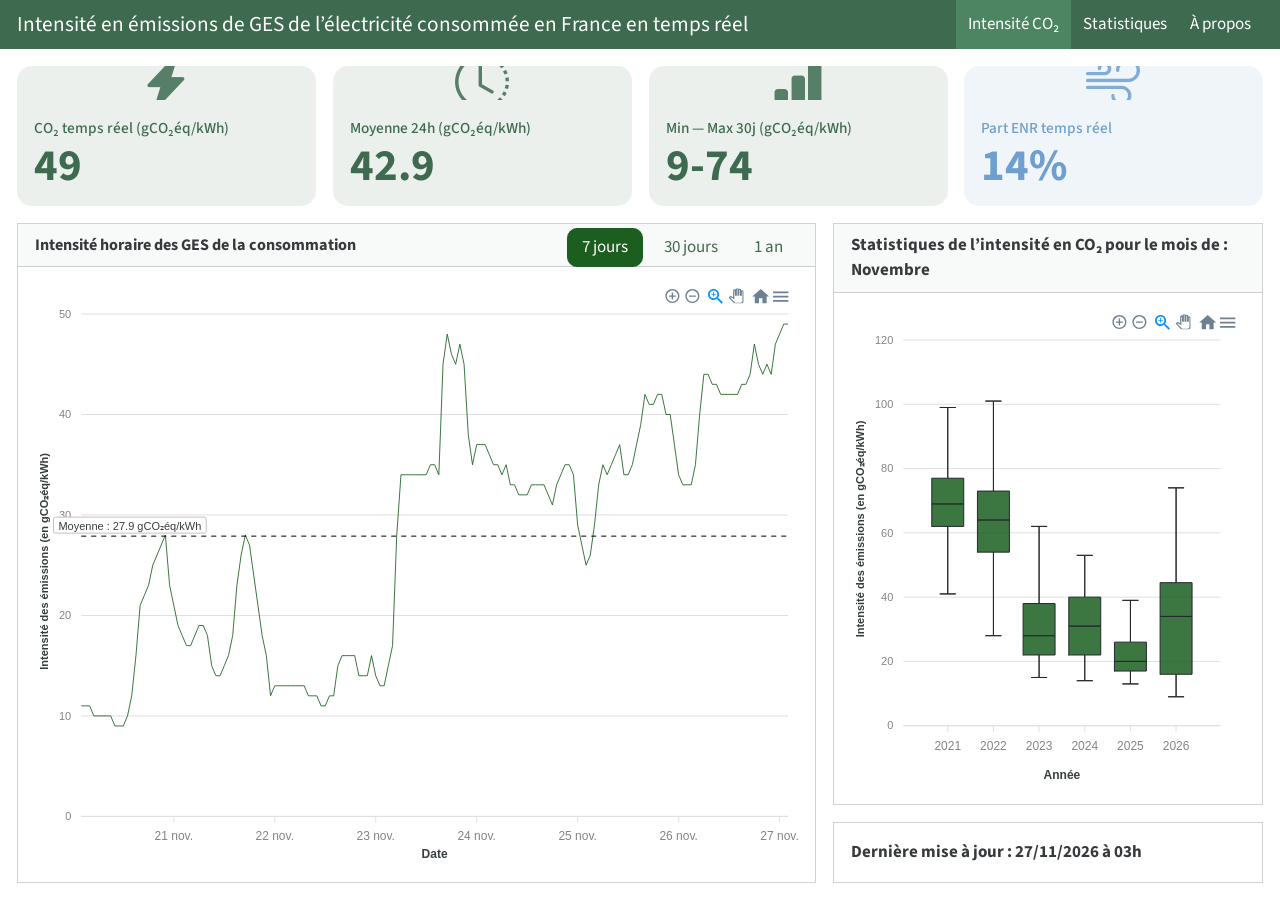
==== commit 101cb7f2: "Built site for gh-pages" ====
--- a/index.html
+++ b/index.html
@@ -103,7 +103,7 @@
 <p>CO₂ temps réel (gCO₂éq/kWh)</p>
 </p>
 <p class="value-box-value">
-45
+49
 </p>
 </div>
 </div>
@@ -119,7 +119,7 @@
 <p>Moyenne 24h (gCO₂éq/kWh)</p>
 </p>
 <p class="value-box-value">
-40.6
+42.9
 </p>
 </div>
 </div>
@@ -151,7 +151,7 @@
 <p>Part ENR temps réel</p>
 </p>
 <p class="value-box-value">
-20%
+14%
 </p>
 </div>
 </div>
@@ -169,18 +169,18 @@
 
 <div class="tab-content html-fill-item html-fill-container" data-tabset-id="card-tabset-5"><div class="tab-pane active show html-fill-item html-fill-container" role="tabpanel" id="card-tabset-5-1"><div class="card-body html-fill-item html-fill-container" data-title="7 jours">
 <div class="cell-output-display html-fill-item html-fill-container">
-<div class="apexcharter html-widget html-fill-item html-fill-container" id="htmlwidget-fa8e7c53c37e5bb486f6" style="width:100%;height:350px;"></div>
-<script type="application/json" data-for="htmlwidget-fa8e7c53c37e5bb486f6">{"x":{"ax_opts":{"chart":{"type":"line","defaultLocale":"fr","toolbar":{"show":true},"zoom":{"enabled":true},"locales":[{"name":"fr","options":{"months":["janvier","février","mars","avril","mai","juin","juillet","août","septembre","octobre","novembre","décembre"],"shortMonths":["janv.","févr.","mars","avr.","mai","juin","juill.","août","sept.","oct.","nov.","déc."],"days":["dimanche","lundi","mardi","mercredi","jeudi","vendredi","samedi"],"shortDays":["dim.","lun.","mar.","mer.","jeu.","ven.","sam."],"toolbar":{"exportToSVG":"Télécharger au format SVG","exportToPNG":"Télécharger au format PNG","exportToCSV":"Télécharger au format CSV","menu":"Menu","selection":"Sélection","selectionZoom":"Sélection et zoom","zoomIn":"Zoomer","zoomOut":"Dézoomer","pan":"Navigation","reset":"Réinitialiser le zoom"}}}]},"series":[{"name":"Intensité consommation","type":"line","data":[[1795114800000,10],[1795118400000,10],[1795122000000,10],[1795125600000,10],[1795129200000,10],[1795132800000,11],[1795136400000,11],[1795140000000,11],[1795143600000,11],[1795147200000,11],[1795150800000,10],[1795154400000,10],[1795158000000,10],[1795161600000,10],[1795165200000,10],[1795168800000,9],[1795172400000,9],[1795176000000,9],[1795179600000,10],[1795183200000,12],[1795186800000,16],[1795190400000,21],[1795194000000,22],[1795197600000,23],[1795201200000,25],[1795204800000,26],[1795208400000,27],[1795212000000,28],[1795215600000,23],[1795219200000,21],[1795222800000,19],[1795226400000,18],[1795230000000,17],[1795233600000,17],[1795237200000,18],[1795240800000,19],[1795244400000,19],[1795248000000,18],[1795251600000,15],[1795255200000,14],[1795258800000,14],[1795262400000,15],[1795266000000,16],[1795269600000,18],[1795273200000,23],[1795276800000,26],[1795280400000,28],[1795284000000,27],[1795287600000,24],[1795291200000,21],[1795294800000,18],[1795298400000,16],[1795302000000,12],[1795305600000,13],[1795309200000,13],[1795312800000,13],[1795316400000,13],[1795320000000,13],[1795323600000,13],[1795327200000,13],[1795330800000,13],[1795334400000,12],[1795338000000,12],[1795341600000,12],[1795345200000,11],[1795348800000,11],[1795352400000,12],[1795356000000,12],[1795359600000,15],[1795363200000,16],[1795366800000,16],[1795370400000,16],[1795374000000,16],[1795377600000,14],[1795381200000,14],[1795384800000,14],[1795388400000,16],[1795392000000,14],[1795395600000,13],[1795399200000,13],[1795402800000,15],[1795406400000,17],[1795410000000,28],[1795413600000,34],[1795417200000,34],[1795420800000,34],[1795424400000,34],[1795428000000,34],[1795431600000,34],[1795435200000,34],[1795438800000,35],[1795442400000,35],[1795446000000,34],[1795449600000,45],[1795453200000,48],[1795456800000,46],[1795460400000,45],[1795464000000,47],[1795467600000,45],[1795471200000,38],[1795474800000,35],[1795478400000,37],[1795482000000,37],[1795485600000,37],[1795489200000,36],[1795492800000,35],[1795496400000,35],[1795500000000,34],[1795503600000,35],[1795507200000,33],[1795510800000,33],[1795514400000,32],[1795518000000,32],[1795521600000,32],[1795525200000,33],[1795528800000,33],[1795532400000,33],[1795536000000,33],[1795539600000,32],[1795543200000,31],[1795546800000,33],[1795550400000,34],[1795554000000,35],[1795557600000,35],[1795561200000,34],[1795564800000,29],[1795568400000,27],[1795572000000,25],[1795575600000,26],[1795579200000,29],[1795582800000,33],[1795586400000,35],[1795590000000,34],[1795593600000,35],[1795597200000,36],[1795600800000,37],[1795604400000,34],[1795608000000,34],[1795611600000,35],[1795615200000,37],[1795618800000,39],[1795622400000,42],[1795626000000,41],[1795629600000,41],[1795633200000,42],[1795636800000,42],[1795640400000,40],[1795644000000,40],[1795647600000,37],[1795651200000,34],[1795654800000,33],[1795658400000,33],[1795662000000,33],[1795665600000,35],[1795669200000,40],[1795672800000,44],[1795676400000,44],[1795680000000,43],[1795683600000,43],[1795687200000,42],[1795690800000,42],[1795694400000,42],[1795698000000,42],[1795701600000,42],[1795705200000,43],[1795708800000,43],[1795712400000,44],[1795716000000,47],[1795719600000,45]]}],"dataLabels":{"enabled":false},"stroke":{"curve":"straight","width":1},"yaxis":{"decimalsInFloat":2,"labels":{"style":{"colors":"#848484"}},"min":0,"title":{"text":"Intensité des émissions (en gCO₂éq/kWh)"}},"xaxis":{"type":"datetime","labels":{"style":{"colors":"#848484"},"datetimeUTC":false},"title":{"text":"Date"}},"annotations":{"position":"front","yaxis":[{"y":26.3905325443787,"borderColor":"#000","strokeDashArray":5,"label":{"text":"Moyenne : 26.4 gCO₂éq/kWh","position":"left","offsetX":120,"style":{"padding":{"top":2,"right":5,"bottom":2,"left":5}}}}]},"colors":["#1B5E20"],"tooltip":{"x":{"format":"dd/MM/yyyy à HH:mm"},"y":{"formatter":"function(value) {if (value === null) return '-'; var locale = formatLocale(JSON.parse('{  \"decimal\": \",\",  \"thousands\": \"\\u00a0\",  \"grouping\": [3],  \"currency\": [\"\", \"\\u00a0\\u20ac\"],  \"percent\": \"\\u202f%\"}')); return '' + locale.format(',')(value) + ' gCO₂éq/kWh';}"}}},"auto_update":{"series_animate":true,"update_options":false,"options_animate":true,"options_redrawPaths":true,"update_synced_charts":false},"sparkbox":false,"xaxis":{"min":"2026-11-19T19:00:00Z","max":"2026-11-26T19:00:00Z"},"type":"line","serie_name":"Intensité consommation"},"evals":["ax_opts.tooltip.y.formatter"],"jsHooks":[]}</script>
+<div class="apexcharter html-widget html-fill-item html-fill-container" id="htmlwidget-392e0be1770b1355ea3d" style="width:100%;height:350px;"></div>
+<script type="application/json" data-for="htmlwidget-392e0be1770b1355ea3d">{"x":{"ax_opts":{"chart":{"type":"line","defaultLocale":"fr","toolbar":{"show":true},"zoom":{"enabled":true},"locales":[{"name":"fr","options":{"months":["janvier","février","mars","avril","mai","juin","juillet","août","septembre","octobre","novembre","décembre"],"shortMonths":["janv.","févr.","mars","avr.","mai","juin","juill.","août","sept.","oct.","nov.","déc."],"days":["dimanche","lundi","mardi","mercredi","jeudi","vendredi","samedi"],"shortDays":["dim.","lun.","mar.","mer.","jeu.","ven.","sam."],"toolbar":{"exportToSVG":"Télécharger au format SVG","exportToPNG":"Télécharger au format PNG","exportToCSV":"Télécharger au format CSV","menu":"Menu","selection":"Sélection","selectionZoom":"Sélection et zoom","zoomIn":"Zoomer","zoomOut":"Dézoomer","pan":"Navigation","reset":"Réinitialiser le zoom"}}}]},"series":[{"name":"Intensité consommation","type":"line","data":[[1795140000000,11],[1795143600000,11],[1795147200000,11],[1795150800000,10],[1795154400000,10],[1795158000000,10],[1795161600000,10],[1795165200000,10],[1795168800000,9],[1795172400000,9],[1795176000000,9],[1795179600000,10],[1795183200000,12],[1795186800000,16],[1795190400000,21],[1795194000000,22],[1795197600000,23],[1795201200000,25],[1795204800000,26],[1795208400000,27],[1795212000000,28],[1795215600000,23],[1795219200000,21],[1795222800000,19],[1795226400000,18],[1795230000000,17],[1795233600000,17],[1795237200000,18],[1795240800000,19],[1795244400000,19],[1795248000000,18],[1795251600000,15],[1795255200000,14],[1795258800000,14],[1795262400000,15],[1795266000000,16],[1795269600000,18],[1795273200000,23],[1795276800000,26],[1795280400000,28],[1795284000000,27],[1795287600000,24],[1795291200000,21],[1795294800000,18],[1795298400000,16],[1795302000000,12],[1795305600000,13],[1795309200000,13],[1795312800000,13],[1795316400000,13],[1795320000000,13],[1795323600000,13],[1795327200000,13],[1795330800000,13],[1795334400000,12],[1795338000000,12],[1795341600000,12],[1795345200000,11],[1795348800000,11],[1795352400000,12],[1795356000000,12],[1795359600000,15],[1795363200000,16],[1795366800000,16],[1795370400000,16],[1795374000000,16],[1795377600000,14],[1795381200000,14],[1795384800000,14],[1795388400000,16],[1795392000000,14],[1795395600000,13],[1795399200000,13],[1795402800000,15],[1795406400000,17],[1795410000000,28],[1795413600000,34],[1795417200000,34],[1795420800000,34],[1795424400000,34],[1795428000000,34],[1795431600000,34],[1795435200000,34],[1795438800000,35],[1795442400000,35],[1795446000000,34],[1795449600000,45],[1795453200000,48],[1795456800000,46],[1795460400000,45],[1795464000000,47],[1795467600000,45],[1795471200000,38],[1795474800000,35],[1795478400000,37],[1795482000000,37],[1795485600000,37],[1795489200000,36],[1795492800000,35],[1795496400000,35],[1795500000000,34],[1795503600000,35],[1795507200000,33],[1795510800000,33],[1795514400000,32],[1795518000000,32],[1795521600000,32],[1795525200000,33],[1795528800000,33],[1795532400000,33],[1795536000000,33],[1795539600000,32],[1795543200000,31],[1795546800000,33],[1795550400000,34],[1795554000000,35],[1795557600000,35],[1795561200000,34],[1795564800000,29],[1795568400000,27],[1795572000000,25],[1795575600000,26],[1795579200000,29],[1795582800000,33],[1795586400000,35],[1795590000000,34],[1795593600000,35],[1795597200000,36],[1795600800000,37],[1795604400000,34],[1795608000000,34],[1795611600000,35],[1795615200000,37],[1795618800000,39],[1795622400000,42],[1795626000000,41],[1795629600000,41],[1795633200000,42],[1795636800000,42],[1795640400000,40],[1795644000000,40],[1795647600000,37],[1795651200000,34],[1795654800000,33],[1795658400000,33],[1795662000000,33],[1795665600000,35],[1795669200000,40],[1795672800000,44],[1795676400000,44],[1795680000000,43],[1795683600000,43],[1795687200000,42],[1795690800000,42],[1795694400000,42],[1795698000000,42],[1795701600000,42],[1795705200000,43],[1795708800000,43],[1795712400000,44],[1795716000000,47],[1795719600000,45],[1795723200000,44],[1795726800000,45],[1795730400000,44],[1795734000000,47],[1795737600000,48],[1795741200000,49],[1795744800000,49]]}],"dataLabels":{"enabled":false},"stroke":{"curve":"straight","width":1},"yaxis":{"decimalsInFloat":2,"labels":{"style":{"colors":"#848484"}},"min":0,"title":{"text":"Intensité des émissions (en gCO₂éq/kWh)"}},"xaxis":{"type":"datetime","labels":{"style":{"colors":"#848484"},"datetimeUTC":false},"title":{"text":"Date"}},"annotations":{"position":"front","yaxis":[{"y":27.89349112426035,"borderColor":"#000","strokeDashArray":5,"label":{"text":"Moyenne : 27.9 gCO₂éq/kWh","position":"left","offsetX":120,"style":{"padding":{"top":2,"right":5,"bottom":2,"left":5}}}}]},"colors":["#1B5E20"],"tooltip":{"x":{"format":"dd/MM/yyyy à HH:mm"},"y":{"formatter":"function(value) {if (value === null) return '-'; var locale = formatLocale(JSON.parse('{  \"decimal\": \",\",  \"thousands\": \"\\u00a0\",  \"grouping\": [3],  \"currency\": [\"\", \"\\u00a0\\u20ac\"],  \"percent\": \"\\u202f%\"}')); return '' + locale.format(',')(value) + ' gCO₂éq/kWh';}"}}},"auto_update":{"series_animate":true,"update_options":false,"options_animate":true,"options_redrawPaths":true,"update_synced_charts":false},"sparkbox":false,"xaxis":{"min":"2026-11-20T02:00:00Z","max":"2026-11-27T02:00:00Z"},"type":"line","serie_name":"Intensité consommation"},"evals":["ax_opts.tooltip.y.formatter"],"jsHooks":[]}</script>
 </div>
 </div></div><div class="tab-pane html-fill-item html-fill-container" role="tabpanel" id="card-tabset-5-2"><div class="card-body html-fill-item html-fill-container" data-title="30 jours">
 <div class="cell-output-display html-fill-item html-fill-container">
-<div class="apexcharter html-widget html-fill-item html-fill-container" id="htmlwidget-a0bce25cd58b057e8cf9" style="width:100%;height:350px;"></div>
-<script type="application/json" data-for="htmlwidget-a0bce25cd58b057e8cf9">{"x":{"ax_opts":{"chart":{"type":"line","defaultLocale":"fr","toolbar":{"show":true},"zoom":{"enabled":true},"locales":[{"name":"fr","options":{"months":["janvier","février","mars","avril","mai","juin","juillet","août","septembre","octobre","novembre","décembre"],"shortMonths":["janv.","févr.","mars","avr.","mai","juin","juill.","août","sept.","oct.","nov.","déc."],"days":["dimanche","lundi","mardi","mercredi","jeudi","vendredi","samedi"],"shortDays":["dim.","lun.","mar.","mer.","jeu.","ven.","sam."],"toolbar":{"exportToSVG":"Télécharger au format SVG","exportToPNG":"Télécharger au format PNG","exportToCSV":"Télécharger au format CSV","menu":"Menu","selection":"Sélection","selectionZoom":"Sélection et zoom","zoomIn":"Zoomer","zoomOut":"Dézoomer","pan":"Navigation","reset":"Réinitialiser le zoom"}}}]},"series":[{"name":"Intensité consommation","type":"line","data":[[1793127600000,32],[1793131200000,33],[1793134800000,34],[1793138400000,35],[1793142000000,30],[1793145600000,28],[1793149200000,24],[1793152800000,24],[1793156400000,25],[1793160000000,27],[1793163600000,32],[1793167200000,33],[1793170800000,32],[1793174400000,26],[1793178000000,16],[1793181600000,12],[1793185200000,11],[1793188800000,11],[1793192400000,15],[1793196000000,25],[1793199600000,30],[1793203200000,32],[1793206800000,33],[1793210400000,33],[1793214000000,34],[1793217600000,35],[1793221200000,36],[1793224800000,34],[1793228400000,34],[1793232000000,33],[1793235600000,33],[1793239200000,32],[1793242800000,32],[1793246400000,30],[1793250000000,31],[1793253600000,29],[1793257200000,28],[1793260800000,27],[1793264400000,26],[1793268000000,21],[1793271600000,18],[1793275200000,18],[1793278800000,18],[1793282400000,26],[1793286000000,29],[1793289600000,28],[1793293200000,31],[1793296800000,37],[1793300400000,31],[1793304000000,29],[1793307600000,31],[1793311200000,31],[1793314800000,31],[1793318400000,32],[1793322000000,32],[1793325600000,31],[1793329200000,32],[1793332800000,33],[1793336400000,32],[1793340000000,31],[1793343600000,30],[1793347200000,29],[1793350800000,24],[1793354400000,18],[1793358000000,13],[1793361600000,11],[1793365200000,13],[1793368800000,19],[1793372400000,29],[1793376000000,31],[1793379600000,31],[1793383200000,31],[1793386800000,26],[1793390400000,28],[1793394000000,31],[1793397600000,31],[1793401200000,30],[1793404800000,27],[1793408400000,25],[1793412000000,24],[1793415600000,24],[1793419200000,23],[1793422800000,24],[1793426400000,24],[1793430000000,22],[1793433600000,18],[1793437200000,12],[1793440800000,9],[1793444400000,10],[1793448000000,9],[1793451600000,10],[1793455200000,12],[1793458800000,23],[1793462400000,28],[1793466000000,29],[1793469600000,28],[1793473200000,30],[1793476800000,31],[1793480400000,32],[1793484000000,34],[1793487600000,33],[1793491200000,30],[1793494800000,25],[1793498400000,24],[1793502000000,24],[1793505600000,23],[1793509200000,24],[1793512800000,23],[1793516400000,20],[1793520000000,16],[1793523600000,14],[1793527200000,14],[1793530800000,14],[1793534400000,15],[1793538000000,15],[1793541600000,17],[1793545200000,24],[1793548800000,34],[1793552400000,34],[1793556000000,33],[1793559600000,34],[1793563200000,32],[1793566800000,35],[1793570400000,34],[1793574000000,33],[1793577600000,33],[1793581200000,32],[1793584800000,32],[1793588400000,32],[1793592000000,33],[1793595600000,38],[1793599200000,39],[1793602800000,36],[1793606400000,33],[1793610000000,32],[1793613600000,26],[1793617200000,23],[1793620800000,23],[1793624400000,24],[1793628000000,29],[1793631600000,37],[1793635200000,40],[1793638800000,39],[1793642400000,39],[1793646000000,41],[1793649600000,42],[1793653200000,43],[1793656800000,39],[1793660400000,39],[1793664000000,39],[1793667600000,40],[1793671200000,39],[1793674800000,38],[1793678400000,39],[1793682000000,42],[1793685600000,43],[1793689200000,41],[1793692800000,39],[1793696400000,36],[1793700000000,34],[1793703600000,32],[1793707200000,33],[1793710800000,35],[1793714400000,40],[1793718000000,42],[1793721600000,42],[1793725200000,43],[1793728800000,45],[1793732400000,47],[1793736000000,47],[1793739600000,47],[1793743200000,48],[1793746800000,43],[1793750400000,41],[1793754000000,43],[1793757600000,42],[1793761200000,44],[1793764800000,44],[1793768400000,48],[1793772000000,50],[1793775600000,48],[1793779200000,44],[1793782800000,40],[1793786400000,40],[1793790000000,40],[1793793600000,40],[1793797200000,42],[1793800800000,44],[1793804400000,43],[1793808000000,43],[1793811600000,43],[1793815200000,44],[1793818800000,43],[1793822400000,43],[1793826000000,48],[1793829600000,43],[1793833200000,44],[1793836800000,44],[1793840400000,44],[1793844000000,45],[1793847600000,45],[1793851200000,46],[1793854800000,48],[1793858400000,46],[1793862000000,45],[1793865600000,44],[1793869200000,44],[1793872800000,42],[1793876400000,43],[1793880000000,43],[1793883600000,45],[1793887200000,47],[1793890800000,50],[1793894400000,51],[1793898000000,50],[1793901600000,53],[1793905200000,59],[1793908800000,60],[1793912400000,60],[1793916000000,58],[1793919600000,58],[1793923200000,58],[1793926800000,59],[1793930400000,59],[1793934000000,60],[1793937600000,62],[1793941200000,64],[1793944800000,74],[1793948400000,68],[1793952000000,65],[1793955600000,66],[1793959200000,54],[1793962800000,52],[1793966400000,53],[1793970000000,53],[1793973600000,53],[1793977200000,53],[1793980800000,53],[1793984400000,52],[1793988000000,51],[1793991600000,48],[1793995200000,49],[1793998800000,50],[1794002400000,49],[1794006000000,46],[1794009600000,48],[1794013200000,50],[1794016800000,52],[1794020400000,52],[1794024000000,52],[1794027600000,51],[1794031200000,49],[1794034800000,48],[1794038400000,46],[1794042000000,43],[1794045600000,42],[1794049200000,41],[1794052800000,42],[1794056400000,42],[1794060000000,44],[1794063600000,45],[1794067200000,45],[1794070800000,46],[1794074400000,45],[1794078000000,47],[1794081600000,47],[1794085200000,45],[1794088800000,45],[1794092400000,46],[1794096000000,48],[1794099600000,49],[1794103200000,49],[1794106800000,49],[1794110400000,48],[1794114000000,46],[1794117600000,45],[1794121200000,44],[1794124800000,42],[1794128400000,39],[1794132000000,37],[1794135600000,36],[1794139200000,37],[1794142800000,38],[1794146400000,38],[1794150000000,39],[1794153600000,39],[1794157200000,39],[1794160800000,40],[1794164400000,42],[1794168000000,43],[1794171600000,44],[1794175200000,46],[1794178800000,46],[1794182400000,44],[1794186000000,42],[1794189600000,42],[1794193200000,46],[1794196800000,46],[1794200400000,49],[1794204000000,50],[1794207600000,49],[1794211200000,48],[1794214800000,47],[1794218400000,48],[1794222000000,53],[1794225600000,63],[1794229200000,64],[1794232800000,63],[1794236400000,63],[1794240000000,59],[1794243600000,57],[1794247200000,57],[1794250800000,58],[1794254400000,61],[1794258000000,67],[1794261600000,54],[1794265200000,49],[1794268800000,51],[1794272400000,51],[1794276000000,51],[1794279600000,51],[1794283200000,52],[1794286800000,54],[1794290400000,55],[1794294000000,53],[1794297600000,51],[1794301200000,49],[1794304800000,48],[1794308400000,47],[1794312000000,49],[1794315600000,50],[1794319200000,51],[1794322800000,52],[1794326400000,49],[1794330000000,48],[1794333600000,49],[1794337200000,49],[1794340800000,50],[1794344400000,51],[1794348000000,48],[1794351600000,48],[1794355200000,49],[1794358800000,48],[1794362400000,46],[1794366000000,46],[1794369600000,49],[1794373200000,49],[1794376800000,50],[1794380400000,49],[1794384000000,48],[1794387600000,47],[1794391200000,46],[1794394800000,45],[1794398400000,45],[1794402000000,43],[1794405600000,45],[1794409200000,47],[1794412800000,49],[1794416400000,48],[1794420000000,49],[1794423600000,51],[1794427200000,52],[1794430800000,49],[1794434400000,46],[1794438000000,43],[1794441600000,39],[1794445200000,35],[1794448800000,32],[1794452400000,31],[1794456000000,33],[1794459600000,37],[1794463200000,39],[1794466800000,37],[1794470400000,37],[1794474000000,37],[1794477600000,35],[1794481200000,32],[1794484800000,30],[1794488400000,31],[1794492000000,31],[1794495600000,32],[1794499200000,31],[1794502800000,33],[1794506400000,34],[1794510000000,33],[1794513600000,29],[1794517200000,20],[1794520800000,17],[1794524400000,14],[1794528000000,13],[1794531600000,13],[1794535200000,13],[1794538800000,14],[1794542400000,14],[1794546000000,19],[1794549600000,25],[1794553200000,25],[1794556800000,24],[1794560400000,19],[1794564000000,18],[1794567600000,18],[1794571200000,20],[1794574800000,22],[1794578400000,29],[1794582000000,36],[1794585600000,38],[1794589200000,37],[1794592800000,37],[1794596400000,38],[1794600000000,39],[1794603600000,36],[1794607200000,34],[1794610800000,29],[1794614400000,23],[1794618000000,18],[1794621600000,15],[1794625200000,14],[1794628800000,14],[1794632400000,16],[1794636000000,17],[1794639600000,17],[1794643200000,16],[1794646800000,16],[1794650400000,15],[1794654000000,15],[1794657600000,15],[1794661200000,19],[1794664800000,30],[1794668400000,35],[1794672000000,36],[1794675600000,35],[1794679200000,35],[1794682800000,32],[1794686400000,26],[1794690000000,22],[1794693600000,19],[1794697200000,17],[1794700800000,16],[1794704400000,16],[1794708000000,16],[1794711600000,16],[1794715200000,16],[1794718800000,16],[1794722400000,16],[1794726000000,15],[1794729600000,15],[1794733200000,14],[1794736800000,14],[1794740400000,14],[1794744000000,14],[1794747600000,14],[1794751200000,14],[1794754800000,14],[1794758400000,14],[1794762000000,14],[1794765600000,14],[1794769200000,15],[1794772800000,15],[1794776400000,15],[1794780000000,15],[1794783600000,15],[1794787200000,15],[1794790800000,15],[1794794400000,15],[1794798000000,15],[1794801600000,15],[1794805200000,18],[1794808800000,24],[1794812400000,27],[1794816000000,27],[1794819600000,27],[1794823200000,27],[1794826800000,27],[1794830400000,27],[1794834000000,28],[1794837600000,29],[1794841200000,30],[1794844800000,31],[1794848400000,31],[1794852000000,31],[1794855600000,31],[1794859200000,29],[1794862800000,26],[1794866400000,18],[1794870000000,12],[1794873600000,10],[1794877200000,11],[1794880800000,11],[1794884400000,11],[1794888000000,11],[1794891600000,10],[1794895200000,10],[1794898800000,10],[1794902400000,10],[1794906000000,11],[1794909600000,11],[1794913200000,11],[1794916800000,11],[1794920400000,11],[1794924000000,11],[1794927600000,11],[1794931200000,11],[1794934800000,10],[1794938400000,10],[1794942000000,10],[1794945600000,10],[1794949200000,10],[1794952800000,10],[1794956400000,10],[1794960000000,11],[1794963600000,11],[1794967200000,11],[1794970800000,11],[1794974400000,11],[1794978000000,10],[1794981600000,10],[1794985200000,10],[1794988800000,11],[1794992400000,10],[1794996000000,9],[1794999600000,9],[1795003200000,9],[1795006800000,10],[1795010400000,10],[1795014000000,11],[1795017600000,11],[1795021200000,11],[1795024800000,11],[1795028400000,11],[1795032000000,12],[1795035600000,12],[1795039200000,12],[1795042800000,12],[1795046400000,11],[1795050000000,11],[1795053600000,11],[1795057200000,11],[1795060800000,11],[1795064400000,11],[1795068000000,10],[1795071600000,10],[1795075200000,10],[1795078800000,9],[1795082400000,10],[1795086000000,10],[1795089600000,10],[1795093200000,11],[1795096800000,12],[1795100400000,12],[1795104000000,12],[1795107600000,11],[1795111200000,11],[1795114800000,10],[1795118400000,10],[1795122000000,10],[1795125600000,10],[1795129200000,10],[1795132800000,11],[1795136400000,11],[1795140000000,11],[1795143600000,11],[1795147200000,11],[1795150800000,10],[1795154400000,10],[1795158000000,10],[1795161600000,10],[1795165200000,10],[1795168800000,9],[1795172400000,9],[1795176000000,9],[1795179600000,10],[1795183200000,12],[1795186800000,16],[1795190400000,21],[1795194000000,22],[1795197600000,23],[1795201200000,25],[1795204800000,26],[1795208400000,27],[1795212000000,28],[1795215600000,23],[1795219200000,21],[1795222800000,19],[1795226400000,18],[1795230000000,17],[1795233600000,17],[1795237200000,18],[1795240800000,19],[1795244400000,19],[1795248000000,18],[1795251600000,15],[1795255200000,14],[1795258800000,14],[1795262400000,15],[1795266000000,16],[1795269600000,18],[1795273200000,23],[1795276800000,26],[1795280400000,28],[1795284000000,27],[1795287600000,24],[1795291200000,21],[1795294800000,18],[1795298400000,16],[1795302000000,12],[1795305600000,13],[1795309200000,13],[1795312800000,13],[1795316400000,13],[1795320000000,13],[1795323600000,13],[1795327200000,13],[1795330800000,13],[1795334400000,12],[1795338000000,12],[1795341600000,12],[1795345200000,11],[1795348800000,11],[1795352400000,12],[1795356000000,12],[1795359600000,15],[1795363200000,16],[1795366800000,16],[1795370400000,16],[1795374000000,16],[1795377600000,14],[1795381200000,14],[1795384800000,14],[1795388400000,16],[1795392000000,14],[1795395600000,13],[1795399200000,13],[1795402800000,15],[1795406400000,17],[1795410000000,28],[1795413600000,34],[1795417200000,34],[1795420800000,34],[1795424400000,34],[1795428000000,34],[1795431600000,34],[1795435200000,34],[1795438800000,35],[1795442400000,35],[1795446000000,34],[1795449600000,45],[1795453200000,48],[1795456800000,46],[1795460400000,45],[1795464000000,47],[1795467600000,45],[1795471200000,38],[1795474800000,35],[1795478400000,37],[1795482000000,37],[1795485600000,37],[1795489200000,36],[1795492800000,35],[1795496400000,35],[1795500000000,34],[1795503600000,35],[1795507200000,33],[1795510800000,33],[1795514400000,32],[1795518000000,32],[1795521600000,32],[1795525200000,33],[1795528800000,33],[1795532400000,33],[1795536000000,33],[1795539600000,32],[1795543200000,31],[1795546800000,33],[1795550400000,34],[1795554000000,35],[1795557600000,35],[1795561200000,34],[1795564800000,29],[1795568400000,27],[1795572000000,25],[1795575600000,26],[1795579200000,29],[1795582800000,33],[1795586400000,35],[1795590000000,34],[1795593600000,35],[1795597200000,36],[1795600800000,37],[1795604400000,34],[1795608000000,34],[1795611600000,35],[1795615200000,37],[1795618800000,39],[1795622400000,42],[1795626000000,41],[1795629600000,41],[1795633200000,42],[1795636800000,42],[1795640400000,40],[1795644000000,40],[1795647600000,37],[1795651200000,34],[1795654800000,33],[1795658400000,33],[1795662000000,33],[1795665600000,35],[1795669200000,40],[1795672800000,44],[1795676400000,44],[1795680000000,43],[1795683600000,43],[1795687200000,42],[1795690800000,42],[1795694400000,42],[1795698000000,42],[1795701600000,42],[1795705200000,43],[1795708800000,43],[1795712400000,44],[1795716000000,47],[1795719600000,45]]}],"dataLabels":{"enabled":false},"stroke":{"curve":"straight","width":1},"yaxis":{"decimalsInFloat":2,"labels":{"style":{"colors":"#848484"}},"min":0,"title":{"text":"Intensité des émissions (en gCO₂éq/kWh)"}},"xaxis":{"type":"datetime","labels":{"style":{"colors":"#848484"},"datetimeUTC":false},"title":{"text":"Date"}},"annotations":{"position":"front","yaxis":[{"y":31.04022191400832,"borderColor":"#000","strokeDashArray":5,"label":{"text":"Moyenne : 31 gCO₂éq/kWh","position":"left","offsetX":120,"style":{"padding":{"top":2,"right":5,"bottom":2,"left":5}}}}]},"colors":["#1B5E20"],"tooltip":{"x":{"format":"dd/MM/yyyy à HH:mm"},"y":{"formatter":"function(value) {if (value === null) return '-'; var locale = formatLocale(JSON.parse('{  \"decimal\": \",\",  \"thousands\": \"\\u00a0\",  \"grouping\": [3],  \"currency\": [\"\", \"\\u00a0\\u20ac\"],  \"percent\": \"\\u202f%\"}')); return '' + locale.format(',')(value) + ' gCO₂éq/kWh';}"}}},"auto_update":{"series_animate":true,"update_options":false,"options_animate":true,"options_redrawPaths":true,"update_synced_charts":false},"sparkbox":false,"xaxis":{"min":"2026-10-27T19:00:00Z","max":"2026-11-26T19:00:00Z"},"type":"line","serie_name":"Intensité consommation"},"evals":["ax_opts.tooltip.y.formatter"],"jsHooks":[]}</script>
+<div class="apexcharter html-widget html-fill-item html-fill-container" id="htmlwidget-b2542d4ed15c640f3809" style="width:100%;height:350px;"></div>
+<script type="application/json" data-for="htmlwidget-b2542d4ed15c640f3809">{"x":{"ax_opts":{"chart":{"type":"line","defaultLocale":"fr","toolbar":{"show":true},"zoom":{"enabled":true},"locales":[{"name":"fr","options":{"months":["janvier","février","mars","avril","mai","juin","juillet","août","septembre","octobre","novembre","décembre"],"shortMonths":["janv.","févr.","mars","avr.","mai","juin","juill.","août","sept.","oct.","nov.","déc."],"days":["dimanche","lundi","mardi","mercredi","jeudi","vendredi","samedi"],"shortDays":["dim.","lun.","mar.","mer.","jeu.","ven.","sam."],"toolbar":{"exportToSVG":"Télécharger au format SVG","exportToPNG":"Télécharger au format PNG","exportToCSV":"Télécharger au format CSV","menu":"Menu","selection":"Sélection","selectionZoom":"Sélection et zoom","zoomIn":"Zoomer","zoomOut":"Dézoomer","pan":"Navigation","reset":"Réinitialiser le zoom"}}}]},"series":[{"name":"Intensité consommation","type":"line","data":[[1793152800000,24],[1793156400000,25],[1793160000000,27],[1793163600000,32],[1793167200000,33],[1793170800000,32],[1793174400000,26],[1793178000000,16],[1793181600000,12],[1793185200000,11],[1793188800000,11],[1793192400000,15],[1793196000000,25],[1793199600000,30],[1793203200000,32],[1793206800000,33],[1793210400000,33],[1793214000000,34],[1793217600000,35],[1793221200000,36],[1793224800000,34],[1793228400000,34],[1793232000000,33],[1793235600000,33],[1793239200000,32],[1793242800000,32],[1793246400000,30],[1793250000000,31],[1793253600000,29],[1793257200000,28],[1793260800000,27],[1793264400000,26],[1793268000000,21],[1793271600000,18],[1793275200000,18],[1793278800000,18],[1793282400000,26],[1793286000000,29],[1793289600000,28],[1793293200000,31],[1793296800000,37],[1793300400000,31],[1793304000000,29],[1793307600000,31],[1793311200000,31],[1793314800000,31],[1793318400000,32],[1793322000000,32],[1793325600000,31],[1793329200000,32],[1793332800000,33],[1793336400000,32],[1793340000000,31],[1793343600000,30],[1793347200000,29],[1793350800000,24],[1793354400000,18],[1793358000000,13],[1793361600000,11],[1793365200000,13],[1793368800000,19],[1793372400000,29],[1793376000000,31],[1793379600000,31],[1793383200000,31],[1793386800000,26],[1793390400000,28],[1793394000000,31],[1793397600000,31],[1793401200000,30],[1793404800000,27],[1793408400000,25],[1793412000000,24],[1793415600000,24],[1793419200000,23],[1793422800000,24],[1793426400000,24],[1793430000000,22],[1793433600000,18],[1793437200000,12],[1793440800000,9],[1793444400000,10],[1793448000000,9],[1793451600000,10],[1793455200000,12],[1793458800000,23],[1793462400000,28],[1793466000000,29],[1793469600000,28],[1793473200000,30],[1793476800000,31],[1793480400000,32],[1793484000000,34],[1793487600000,33],[1793491200000,30],[1793494800000,25],[1793498400000,24],[1793502000000,24],[1793505600000,23],[1793509200000,24],[1793512800000,23],[1793516400000,20],[1793520000000,16],[1793523600000,14],[1793527200000,14],[1793530800000,14],[1793534400000,15],[1793538000000,15],[1793541600000,17],[1793545200000,24],[1793548800000,34],[1793552400000,34],[1793556000000,33],[1793559600000,34],[1793563200000,32],[1793566800000,35],[1793570400000,34],[1793574000000,33],[1793577600000,33],[1793581200000,32],[1793584800000,32],[1793588400000,32],[1793592000000,33],[1793595600000,38],[1793599200000,39],[1793602800000,36],[1793606400000,33],[1793610000000,32],[1793613600000,26],[1793617200000,23],[1793620800000,23],[1793624400000,24],[1793628000000,29],[1793631600000,37],[1793635200000,40],[1793638800000,39],[1793642400000,39],[1793646000000,41],[1793649600000,42],[1793653200000,43],[1793656800000,39],[1793660400000,39],[1793664000000,39],[1793667600000,40],[1793671200000,39],[1793674800000,38],[1793678400000,39],[1793682000000,42],[1793685600000,43],[1793689200000,41],[1793692800000,39],[1793696400000,36],[1793700000000,34],[1793703600000,32],[1793707200000,33],[1793710800000,35],[1793714400000,40],[1793718000000,42],[1793721600000,42],[1793725200000,43],[1793728800000,45],[1793732400000,47],[1793736000000,47],[1793739600000,47],[1793743200000,48],[1793746800000,43],[1793750400000,41],[1793754000000,43],[1793757600000,42],[1793761200000,44],[1793764800000,44],[1793768400000,48],[1793772000000,50],[1793775600000,48],[1793779200000,44],[1793782800000,40],[1793786400000,40],[1793790000000,40],[1793793600000,40],[1793797200000,42],[1793800800000,44],[1793804400000,43],[1793808000000,43],[1793811600000,43],[1793815200000,44],[1793818800000,43],[1793822400000,43],[1793826000000,48],[1793829600000,43],[1793833200000,44],[1793836800000,44],[1793840400000,44],[1793844000000,45],[1793847600000,45],[1793851200000,46],[1793854800000,48],[1793858400000,46],[1793862000000,45],[1793865600000,44],[1793869200000,44],[1793872800000,42],[1793876400000,43],[1793880000000,43],[1793883600000,45],[1793887200000,47],[1793890800000,50],[1793894400000,51],[1793898000000,50],[1793901600000,53],[1793905200000,59],[1793908800000,60],[1793912400000,60],[1793916000000,58],[1793919600000,58],[1793923200000,58],[1793926800000,59],[1793930400000,59],[1793934000000,60],[1793937600000,62],[1793941200000,64],[1793944800000,74],[1793948400000,68],[1793952000000,65],[1793955600000,66],[1793959200000,54],[1793962800000,52],[1793966400000,53],[1793970000000,53],[1793973600000,53],[1793977200000,53],[1793980800000,53],[1793984400000,52],[1793988000000,51],[1793991600000,48],[1793995200000,49],[1793998800000,50],[1794002400000,49],[1794006000000,46],[1794009600000,48],[1794013200000,50],[1794016800000,52],[1794020400000,52],[1794024000000,52],[1794027600000,51],[1794031200000,49],[1794034800000,48],[1794038400000,46],[1794042000000,43],[1794045600000,42],[1794049200000,41],[1794052800000,42],[1794056400000,42],[1794060000000,44],[1794063600000,45],[1794067200000,45],[1794070800000,46],[1794074400000,45],[1794078000000,47],[1794081600000,47],[1794085200000,45],[1794088800000,45],[1794092400000,46],[1794096000000,48],[1794099600000,49],[1794103200000,49],[1794106800000,49],[1794110400000,48],[1794114000000,46],[1794117600000,45],[1794121200000,44],[1794124800000,42],[1794128400000,39],[1794132000000,37],[1794135600000,36],[1794139200000,37],[1794142800000,38],[1794146400000,38],[1794150000000,39],[1794153600000,39],[1794157200000,39],[1794160800000,40],[1794164400000,42],[1794168000000,43],[1794171600000,44],[1794175200000,46],[1794178800000,46],[1794182400000,44],[1794186000000,42],[1794189600000,42],[1794193200000,46],[1794196800000,46],[1794200400000,49],[1794204000000,50],[1794207600000,49],[1794211200000,48],[1794214800000,47],[1794218400000,48],[1794222000000,53],[1794225600000,63],[1794229200000,64],[1794232800000,63],[1794236400000,63],[1794240000000,59],[1794243600000,57],[1794247200000,57],[1794250800000,58],[1794254400000,61],[1794258000000,67],[1794261600000,54],[1794265200000,49],[1794268800000,51],[1794272400000,51],[1794276000000,51],[1794279600000,51],[1794283200000,52],[1794286800000,54],[1794290400000,55],[1794294000000,53],[1794297600000,51],[1794301200000,49],[1794304800000,48],[1794308400000,47],[1794312000000,49],[1794315600000,50],[1794319200000,51],[1794322800000,52],[1794326400000,49],[1794330000000,48],[1794333600000,49],[1794337200000,49],[1794340800000,50],[1794344400000,51],[1794348000000,48],[1794351600000,48],[1794355200000,49],[1794358800000,48],[1794362400000,46],[1794366000000,46],[1794369600000,49],[1794373200000,49],[1794376800000,50],[1794380400000,49],[1794384000000,48],[1794387600000,47],[1794391200000,46],[1794394800000,45],[1794398400000,45],[1794402000000,43],[1794405600000,45],[1794409200000,47],[1794412800000,49],[1794416400000,48],[1794420000000,49],[1794423600000,51],[1794427200000,52],[1794430800000,49],[1794434400000,46],[1794438000000,43],[1794441600000,39],[1794445200000,35],[1794448800000,32],[1794452400000,31],[1794456000000,33],[1794459600000,37],[1794463200000,39],[1794466800000,37],[1794470400000,37],[1794474000000,37],[1794477600000,35],[1794481200000,32],[1794484800000,30],[1794488400000,31],[1794492000000,31],[1794495600000,32],[1794499200000,31],[1794502800000,33],[1794506400000,34],[1794510000000,33],[1794513600000,29],[1794517200000,20],[1794520800000,17],[1794524400000,14],[1794528000000,13],[1794531600000,13],[1794535200000,13],[1794538800000,14],[1794542400000,14],[1794546000000,19],[1794549600000,25],[1794553200000,25],[1794556800000,24],[1794560400000,19],[1794564000000,18],[1794567600000,18],[1794571200000,20],[1794574800000,22],[1794578400000,29],[1794582000000,36],[1794585600000,38],[1794589200000,37],[1794592800000,37],[1794596400000,38],[1794600000000,39],[1794603600000,36],[1794607200000,34],[1794610800000,29],[1794614400000,23],[1794618000000,18],[1794621600000,15],[1794625200000,14],[1794628800000,14],[1794632400000,16],[1794636000000,17],[1794639600000,17],[1794643200000,16],[1794646800000,16],[1794650400000,15],[1794654000000,15],[1794657600000,15],[1794661200000,19],[1794664800000,30],[1794668400000,35],[1794672000000,36],[1794675600000,35],[1794679200000,35],[1794682800000,32],[1794686400000,26],[1794690000000,22],[1794693600000,19],[1794697200000,17],[1794700800000,16],[1794704400000,16],[1794708000000,16],[1794711600000,16],[1794715200000,16],[1794718800000,16],[1794722400000,16],[1794726000000,15],[1794729600000,15],[1794733200000,14],[1794736800000,14],[1794740400000,14],[1794744000000,14],[1794747600000,14],[1794751200000,14],[1794754800000,14],[1794758400000,14],[1794762000000,14],[1794765600000,14],[1794769200000,15],[1794772800000,15],[1794776400000,15],[1794780000000,15],[1794783600000,15],[1794787200000,15],[1794790800000,15],[1794794400000,15],[1794798000000,15],[1794801600000,15],[1794805200000,18],[1794808800000,24],[1794812400000,27],[1794816000000,27],[1794819600000,27],[1794823200000,27],[1794826800000,27],[1794830400000,27],[1794834000000,28],[1794837600000,29],[1794841200000,30],[1794844800000,31],[1794848400000,31],[1794852000000,31],[1794855600000,31],[1794859200000,29],[1794862800000,26],[1794866400000,18],[1794870000000,12],[1794873600000,10],[1794877200000,11],[1794880800000,11],[1794884400000,11],[1794888000000,11],[1794891600000,10],[1794895200000,10],[1794898800000,10],[1794902400000,10],[1794906000000,11],[1794909600000,11],[1794913200000,11],[1794916800000,11],[1794920400000,11],[1794924000000,11],[1794927600000,11],[1794931200000,11],[1794934800000,10],[1794938400000,10],[1794942000000,10],[1794945600000,10],[1794949200000,10],[1794952800000,10],[1794956400000,10],[1794960000000,11],[1794963600000,11],[1794967200000,11],[1794970800000,11],[1794974400000,11],[1794978000000,10],[1794981600000,10],[1794985200000,10],[1794988800000,11],[1794992400000,10],[1794996000000,9],[1794999600000,9],[1795003200000,9],[1795006800000,10],[1795010400000,10],[1795014000000,11],[1795017600000,11],[1795021200000,11],[1795024800000,11],[1795028400000,11],[1795032000000,12],[1795035600000,12],[1795039200000,12],[1795042800000,12],[1795046400000,11],[1795050000000,11],[1795053600000,11],[1795057200000,11],[1795060800000,11],[1795064400000,11],[1795068000000,10],[1795071600000,10],[1795075200000,10],[1795078800000,9],[1795082400000,10],[1795086000000,10],[1795089600000,10],[1795093200000,11],[1795096800000,12],[1795100400000,12],[1795104000000,12],[1795107600000,11],[1795111200000,11],[1795114800000,10],[1795118400000,10],[1795122000000,10],[1795125600000,10],[1795129200000,10],[1795132800000,11],[1795136400000,11],[1795140000000,11],[1795143600000,11],[1795147200000,11],[1795150800000,10],[1795154400000,10],[1795158000000,10],[1795161600000,10],[1795165200000,10],[1795168800000,9],[1795172400000,9],[1795176000000,9],[1795179600000,10],[1795183200000,12],[1795186800000,16],[1795190400000,21],[1795194000000,22],[1795197600000,23],[1795201200000,25],[1795204800000,26],[1795208400000,27],[1795212000000,28],[1795215600000,23],[1795219200000,21],[1795222800000,19],[1795226400000,18],[1795230000000,17],[1795233600000,17],[1795237200000,18],[1795240800000,19],[1795244400000,19],[1795248000000,18],[1795251600000,15],[1795255200000,14],[1795258800000,14],[1795262400000,15],[1795266000000,16],[1795269600000,18],[1795273200000,23],[1795276800000,26],[1795280400000,28],[1795284000000,27],[1795287600000,24],[1795291200000,21],[1795294800000,18],[1795298400000,16],[1795302000000,12],[1795305600000,13],[1795309200000,13],[1795312800000,13],[1795316400000,13],[1795320000000,13],[1795323600000,13],[1795327200000,13],[1795330800000,13],[1795334400000,12],[1795338000000,12],[1795341600000,12],[1795345200000,11],[1795348800000,11],[1795352400000,12],[1795356000000,12],[1795359600000,15],[1795363200000,16],[1795366800000,16],[1795370400000,16],[1795374000000,16],[1795377600000,14],[1795381200000,14],[1795384800000,14],[1795388400000,16],[1795392000000,14],[1795395600000,13],[1795399200000,13],[1795402800000,15],[1795406400000,17],[1795410000000,28],[1795413600000,34],[1795417200000,34],[1795420800000,34],[1795424400000,34],[1795428000000,34],[1795431600000,34],[1795435200000,34],[1795438800000,35],[1795442400000,35],[1795446000000,34],[1795449600000,45],[1795453200000,48],[1795456800000,46],[1795460400000,45],[1795464000000,47],[1795467600000,45],[1795471200000,38],[1795474800000,35],[1795478400000,37],[1795482000000,37],[1795485600000,37],[1795489200000,36],[1795492800000,35],[1795496400000,35],[1795500000000,34],[1795503600000,35],[1795507200000,33],[1795510800000,33],[1795514400000,32],[1795518000000,32],[1795521600000,32],[1795525200000,33],[1795528800000,33],[1795532400000,33],[1795536000000,33],[1795539600000,32],[1795543200000,31],[1795546800000,33],[1795550400000,34],[1795554000000,35],[1795557600000,35],[1795561200000,34],[1795564800000,29],[1795568400000,27],[1795572000000,25],[1795575600000,26],[1795579200000,29],[1795582800000,33],[1795586400000,35],[1795590000000,34],[1795593600000,35],[1795597200000,36],[1795600800000,37],[1795604400000,34],[1795608000000,34],[1795611600000,35],[1795615200000,37],[1795618800000,39],[1795622400000,42],[1795626000000,41],[1795629600000,41],[1795633200000,42],[1795636800000,42],[1795640400000,40],[1795644000000,40],[1795647600000,37],[1795651200000,34],[1795654800000,33],[1795658400000,33],[1795662000000,33],[1795665600000,35],[1795669200000,40],[1795672800000,44],[1795676400000,44],[1795680000000,43],[1795683600000,43],[1795687200000,42],[1795690800000,42],[1795694400000,42],[1795698000000,42],[1795701600000,42],[1795705200000,43],[1795708800000,43],[1795712400000,44],[1795716000000,47],[1795719600000,45],[1795723200000,44],[1795726800000,45],[1795730400000,44],[1795734000000,47],[1795737600000,48],[1795741200000,49],[1795744800000,49]]}],"dataLabels":{"enabled":false},"stroke":{"curve":"straight","width":1},"yaxis":{"decimalsInFloat":2,"labels":{"style":{"colors":"#848484"}},"min":0,"title":{"text":"Intensité des émissions (en gCO₂éq/kWh)"}},"xaxis":{"type":"datetime","labels":{"style":{"colors":"#848484"},"datetimeUTC":false},"title":{"text":"Date"}},"annotations":{"position":"front","yaxis":[{"y":31.19278779472954,"borderColor":"#000","strokeDashArray":5,"label":{"text":"Moyenne : 31.2 gCO₂éq/kWh","position":"left","offsetX":120,"style":{"padding":{"top":2,"right":5,"bottom":2,"left":5}}}}]},"colors":["#1B5E20"],"tooltip":{"x":{"format":"dd/MM/yyyy à HH:mm"},"y":{"formatter":"function(value) {if (value === null) return '-'; var locale = formatLocale(JSON.parse('{  \"decimal\": \",\",  \"thousands\": \"\\u00a0\",  \"grouping\": [3],  \"currency\": [\"\", \"\\u00a0\\u20ac\"],  \"percent\": \"\\u202f%\"}')); return '' + locale.format(',')(value) + ' gCO₂éq/kWh';}"}}},"auto_update":{"series_animate":true,"update_options":false,"options_animate":true,"options_redrawPaths":true,"update_synced_charts":false},"sparkbox":false,"xaxis":{"min":"2026-10-28T02:00:00Z","max":"2026-11-27T02:00:00Z"},"type":"line","serie_name":"Intensité consommation"},"evals":["ax_opts.tooltip.y.formatter"],"jsHooks":[]}</script>
 </div>
 </div></div><div class="tab-pane html-fill-item html-fill-container" role="tabpanel" id="card-tabset-5-3"><div class="card-body html-fill-item html-fill-container" data-title="1 an">
 <div class="cell-output-display html-fill-item html-fill-container">
-<div class="apexcharter html-widget html-fill-item html-fill-container" id="htmlwidget-5f28f032c29e68ff8414" style="width:100%;height:350px;"></div>
-<script type="application/json" data-for="htmlwidget-5f28f032c29e68ff8414">{"x":{"ax_opts":{"chart":{"type":"line","defaultLocale":"fr","toolbar":{"show":true},"zoom":{"enabled":true},"locales":[{"name":"fr","options":{"months":["janvier","février","mars","avril","mai","juin","juillet","août","septembre","octobre","novembre","décembre"],"shortMonths":["janv.","févr.","mars","avr.","mai","juin","juill.","août","sept.","oct.","nov.","déc."],"days":["dimanche","lundi","mardi","mercredi","jeudi","vendredi","samedi"],"shortDays":["dim.","lun.","mar.","mer.","jeu.","ven.","sam."],"toolbar":{"exportToSVG":"Télécharger au format SVG","exportToPNG":"Télécharger au format PNG","exportToCSV":"Télécharger au format CSV","menu":"Menu","selection":"Sélection","selectionZoom":"Sélection et zoom","zoomIn":"Zoomer","zoomOut":"Dézoomer","pan":"Navigation","reset":"Réinitialiser le zoom"}}}]},"series":[{"name":"Intensité consommation","type":"line","data":[[1764183600000,53],[1764187200000,51],[1764190800000,50],[1764194400000,42],[1764198000000,32],[1764201600000,28],[1764205200000,27],[1764208800000,26],[1764212400000,26],[1764216000000,25],[1764219600000,29],[1764223200000,35],[1764226800000,40],[1764230400000,33],[1764234000000,28],[1764237600000,25],[1764241200000,24],[1764244800000,24],[1764248400000,26],[1764252000000,27],[1764255600000,30],[1764259200000,32],[1764262800000,32],[1764266400000,31],[1764270000000,29],[1764273600000,26],[1764277200000,26],[1764280800000,25],[1764284400000,22],[1764288000000,20],[1764291600000,19],[1764295200000,19],[1764298800000,20],[1764302400000,19],[1764306000000,23],[1764309600000,26],[1764313200000,26],[1764316800000,25],[1764320400000,24],[1764324000000,23],[1764327600000,21],[1764331200000,20],[1764334800000,19],[1764338400000,19],[1764342000000,23],[1764345600000,27],[1764349200000,32],[1764352800000,30],[1764356400000,27],[1764360000000,25],[1764363600000,23],[1764367200000,23],[1764370800000,22],[1764374400000,20],[1764378000000,21],[1764381600000,21],[1764385200000,20],[1764388800000,20],[1764392400000,19],[1764396000000,19],[1764399600000,17],[1764403200000,15],[1764406800000,15],[1764410400000,14],[1764414000000,15],[1764417600000,15],[1764421200000,15],[1764424800000,16],[1764428400000,18],[1764432000000,20],[1764435600000,21],[1764439200000,21],[1764442800000,22],[1764446400000,22],[1764450000000,22],[1764453600000,22],[1764457200000,21],[1764460800000,21],[1764464400000,22],[1764468000000,21],[1764471600000,21],[1764475200000,20],[1764478800000,20],[1764482400000,20],[1764486000000,20],[1764489600000,19],[1764493200000,18],[1764496800000,17],[1764500400000,17],[1764504000000,17],[1764507600000,18],[1764511200000,20],[1764514800000,23],[1764518400000,29],[1764522000000,29],[1764525600000,30],[1764529200000,29],[1764532800000,31],[1764536400000,30],[1764540000000,24],[1764543600000,18],[1764547200000,18],[1764550800000,17],[1764554400000,17],[1764558000000,17],[1764561600000,17],[1764565200000,18],[1764568800000,23],[1764572400000,22],[1764576000000,21],[1764579600000,17],[1764583200000,15],[1764586800000,15],[1764590400000,14],[1764594000000,14],[1764597600000,16],[1764601200000,18],[1764604800000,22],[1764608400000,21],[1764612000000,22],[1764615600000,21],[1764619200000,20],[1764622800000,20],[1764626400000,21],[1764630000000,19],[1764633600000,17],[1764637200000,18],[1764640800000,18],[1764644400000,20],[1764648000000,22],[1764651600000,26],[1764655200000,30],[1764658800000,33],[1764662400000,36],[1764666000000,36],[1764669600000,35],[1764673200000,34],[1764676800000,36],[1764680400000,35],[1764684000000,36],[1764687600000,37],[1764691200000,39],[1764694800000,39],[1764698400000,39],[1764702000000,39],[1764705600000,40],[1764709200000,39],[1764712800000,37],[1764716400000,35],[1764720000000,31],[1764723600000,29],[1764727200000,27],[1764730800000,27],[1764734400000,30],[1764738000000,38],[1764741600000,42],[1764745200000,42],[1764748800000,42],[1764752400000,41],[1764756000000,41],[1764759600000,41],[1764763200000,40],[1764766800000,42],[1764770400000,44],[1764774000000,44],[1764777600000,45],[1764781200000,48],[1764784800000,47],[1764788400000,43],[1764792000000,39],[1764795600000,34],[1764799200000,30],[1764802800000,23],[1764806400000,21],[1764810000000,21],[1764813600000,21],[1764817200000,21],[1764820800000,21],[1764824400000,21],[1764828000000,24],[1764831600000,25],[1764835200000,25],[1764838800000,25],[1764842400000,25],[1764846000000,24],[1764849600000,25],[1764853200000,26],[1764856800000,30],[1764860400000,36],[1764864000000,40],[1764867600000,42],[1764871200000,43],[1764874800000,42],[1764878400000,38],[1764882000000,38],[1764885600000,39],[1764889200000,35],[1764892800000,31],[1764896400000,29],[1764900000000,27],[1764903600000,27],[1764907200000,32],[1764910800000,38],[1764914400000,40],[1764918000000,39],[1764921600000,39],[1764925200000,38],[1764928800000,34],[1764932400000,29],[1764936000000,24],[1764939600000,21],[1764943200000,21],[1764946800000,23],[1764950400000,21],[1764954000000,21],[1764957600000,20],[1764961200000,19],[1764964800000,17],[1764968400000,14],[1764972000000,14],[1764975600000,14],[1764979200000,14],[1764982800000,15],[1764986400000,15],[1764990000000,15],[1764993600000,15],[1764997200000,15],[1765000800000,14],[1765004400000,14],[1765008000000,14],[1765011600000,14],[1765015200000,14],[1765018800000,14],[1765022400000,14],[1765026000000,14],[1765029600000,14],[1765033200000,14],[1765036800000,14],[1765040400000,14],[1765044000000,13],[1765047600000,14],[1765051200000,14],[1765054800000,14],[1765058400000,14],[1765062000000,15],[1765065600000,15],[1765069200000,16],[1765072800000,16],[1765076400000,16],[1765080000000,16],[1765083600000,16],[1765087200000,15],[1765090800000,15],[1765094400000,15],[1765098000000,14],[1765101600000,14],[1765105200000,14],[1765108800000,15],[1765112400000,15],[1765116000000,15],[1765119600000,15],[1765123200000,14],[1765126800000,14],[1765130400000,14],[1765134000000,14],[1765137600000,14],[1765141200000,14],[1765144800000,14],[1765148400000,15],[1765152000000,16],[1765155600000,16],[1765159200000,16],[1765162800000,16],[1765166400000,15],[1765170000000,15],[1765173600000,14],[1765177200000,14],[1765180800000,14],[1765184400000,14],[1765188000000,14],[1765191600000,14],[1765195200000,14],[1765198800000,15],[1765202400000,15],[1765206000000,15],[1765209600000,14],[1765213200000,14],[1765216800000,14],[1765220400000,14],[1765224000000,15],[1765227600000,15],[1765231200000,15],[1765234800000,15],[1765238400000,15],[1765242000000,16],[1765245600000,16],[1765249200000,16],[1765252800000,16],[1765256400000,15],[1765260000000,14],[1765263600000,14],[1765267200000,14],[1765270800000,14],[1765274400000,14],[1765278000000,14],[1765281600000,14],[1765285200000,14],[1765288800000,14],[1765292400000,14],[1765296000000,14],[1765299600000,14],[1765303200000,14],[1765306800000,15],[1765310400000,15],[1765314000000,15],[1765317600000,15],[1765321200000,16],[1765324800000,16],[1765328400000,17],[1765332000000,18],[1765335600000,18],[1765339200000,17],[1765342800000,17],[1765346400000,17],[1765350000000,18],[1765353600000,19],[1765357200000,20],[1765360800000,19],[1765364400000,19],[1765368000000,20],[1765371600000,22],[1765375200000,24],[1765378800000,27],[1765382400000,29],[1765386000000,29],[1765389600000,29],[1765393200000,28],[1765396800000,28],[1765400400000,27],[1765404000000,27],[1765407600000,22],[1765411200000,18],[1765414800000,19],[1765418400000,18],[1765422000000,18],[1765425600000,19],[1765429200000,23],[1765432800000,30],[1765436400000,31],[1765440000000,30],[1765443600000,30],[1765447200000,29],[1765450800000,28],[1765454400000,28],[1765458000000,27],[1765461600000,27],[1765465200000,27],[1765468800000,27],[1765472400000,27],[1765476000000,28],[1765479600000,26],[1765483200000,25],[1765486800000,24],[1765490400000,21],[1765494000000,19],[1765497600000,18],[1765501200000,18],[1765504800000,18],[1765508400000,18],[1765512000000,20],[1765515600000,25],[1765519200000,29],[1765522800000,31],[1765526400000,31],[1765530000000,31],[1765533600000,30],[1765537200000,28],[1765540800000,26],[1765544400000,28],[1765548000000,30],[1765551600000,34],[1765555200000,34],[1765558800000,34],[1765562400000,34],[1765566000000,33],[1765569600000,33],[1765573200000,32],[1765576800000,32],[1765580400000,25],[1765584000000,20],[1765587600000,20],[1765591200000,18],[1765594800000,18],[1765598400000,18],[1765602000000,18],[1765605600000,18],[1765609200000,19],[1765612800000,18],[1765616400000,17],[1765620000000,16],[1765623600000,16],[1765627200000,16],[1765630800000,17],[1765634400000,17],[1765638000000,20],[1765641600000,25],[1765645200000,29],[1765648800000,30],[1765652400000,28],[1765656000000,27],[1765659600000,26],[1765663200000,22],[1765666800000,19],[1765670400000,19],[1765674000000,19],[1765677600000,20],[1765681200000,19],[1765684800000,18],[1765688400000,18],[1765692000000,19],[1765695600000,18],[1765699200000,18],[1765702800000,17],[1765706400000,17],[1765710000000,17],[1765713600000,17],[1765717200000,17],[1765720800000,17],[1765724400000,18],[1765728000000,21],[1765731600000,24],[1765735200000,26],[1765738800000,26],[1765742400000,26],[1765746000000,25],[1765749600000,21],[1765753200000,18],[1765756800000,17],[1765760400000,16],[1765764000000,16],[1765767600000,16],[1765771200000,17],[1765774800000,17],[1765778400000,21],[1765782000000,22],[1765785600000,24],[1765789200000,24],[1765792800000,23],[1765796400000,21],[1765800000000,21],[1765803600000,24],[1765807200000,24],[1765810800000,26],[1765814400000,26],[1765818000000,26],[1765821600000,26],[1765825200000,26],[1765828800000,23],[1765832400000,23],[1765836000000,22],[1765839600000,20],[1765843200000,19],[1765846800000,19],[1765850400000,20],[1765854000000,23],[1765857600000,29],[1765861200000,36],[1765864800000,43],[1765868400000,44],[1765872000000,45],[1765875600000,45],[1765879200000,45],[1765882800000,43],[1765886400000,42],[1765890000000,44],[1765893600000,45],[1765897200000,46],[1765900800000,46],[1765904400000,46],[1765908000000,45],[1765911600000,45],[1765915200000,47],[1765918800000,48],[1765922400000,47],[1765926000000,43],[1765929600000,36],[1765933200000,35],[1765936800000,34],[1765940400000,33],[1765944000000,33],[1765947600000,39],[1765951200000,45],[1765954800000,43],[1765958400000,41],[1765962000000,40],[1765965600000,39],[1765969200000,38],[1765972800000,40],[1765976400000,41],[1765980000000,41],[1765983600000,41],[1765987200000,40],[1765990800000,42],[1765994400000,41],[1765998000000,36],[1766001600000,24],[1766005200000,21],[1766008800000,20],[1766012400000,18],[1766016000000,17],[1766019600000,15],[1766023200000,15],[1766026800000,16],[1766030400000,17],[1766034000000,16],[1766037600000,16],[1766041200000,16],[1766044800000,17],[1766048400000,16],[1766052000000,15],[1766055600000,15],[1766059200000,16],[1766062800000,15],[1766066400000,14],[1766070000000,14],[1766073600000,13],[1766077200000,13],[1766080800000,13],[1766084400000,13],[1766088000000,14],[1766091600000,14],[1766095200000,14],[1766098800000,15],[1766102400000,16],[1766106000000,17],[1766109600000,17],[1766113200000,17],[1766116800000,17],[1766120400000,16],[1766124000000,23],[1766127600000,28],[1766131200000,30],[1766134800000,32],[1766138400000,33],[1766142000000,31],[1766145600000,32],[1766149200000,33],[1766152800000,34],[1766156400000,35],[1766160000000,35],[1766163600000,35],[1766167200000,35],[1766170800000,33],[1766174400000,34],[1766178000000,34],[1766181600000,32],[1766185200000,24],[1766188800000,21],[1766192400000,19],[1766196000000,17],[1766199600000,16],[1766203200000,16],[1766206800000,17],[1766210400000,18],[1766214000000,17],[1766217600000,17],[1766221200000,17],[1766224800000,16],[1766228400000,16],[1766232000000,17],[1766235600000,17],[1766239200000,17],[1766242800000,17],[1766246400000,17],[1766250000000,17],[1766253600000,17],[1766257200000,17],[1766260800000,16],[1766264400000,16],[1766268000000,16],[1766271600000,16],[1766275200000,16],[1766278800000,16],[1766282400000,17],[1766286000000,17],[1766289600000,17],[1766293200000,16],[1766296800000,16],[1766300400000,16],[1766304000000,15],[1766307600000,15],[1766311200000,14],[1766314800000,14],[1766318400000,15],[1766322000000,15],[1766325600000,15],[1766329200000,15],[1766332800000,15],[1766336400000,14],[1766340000000,14],[1766343600000,14],[1766347200000,14],[1766350800000,14],[1766354400000,14],[1766358000000,15],[1766361600000,15],[1766365200000,15],[1766368800000,15],[1766372400000,15],[1766376000000,15],[1766379600000,15],[1766383200000,16],[1766386800000,20],[1766390400000,20],[1766394000000,19],[1766397600000,19],[1766401200000,19],[1766404800000,20],[1766408400000,19],[1766412000000,20],[1766415600000,21],[1766419200000,22],[1766422800000,21],[1766426400000,20],[1766430000000,21],[1766433600000,20],[1766437200000,19],[1766440800000,17],[1766444400000,17],[1766448000000,17],[1766451600000,16],[1766455200000,16],[1766458800000,15],[1766462400000,16],[1766466000000,16],[1766469600000,18],[1766473200000,18],[1766476800000,17],[1766480400000,17],[1766484000000,17],[1766487600000,17],[1766491200000,18],[1766494800000,19],[1766498400000,20],[1766502000000,20],[1766505600000,20],[1766509200000,20],[1766512800000,19],[1766516400000,17],[1766520000000,17],[1766523600000,16],[1766527200000,15],[1766530800000,14],[1766534400000,14],[1766538000000,14],[1766541600000,14],[1766545200000,14],[1766548800000,14],[1766552400000,13],[1766556000000,13],[1766559600000,12],[1766563200000,12],[1766566800000,12],[1766570400000,11],[1766574000000,11],[1766577600000,12],[1766581200000,12],[1766584800000,12],[1766588400000,12],[1766592000000,12],[1766595600000,12],[1766599200000,12],[1766602800000,12],[1766606400000,12],[1766610000000,12],[1766613600000,12],[1766617200000,13],[1766620800000,13],[1766624400000,13],[1766628000000,13],[1766631600000,13],[1766635200000,13],[1766638800000,13],[1766642400000,13],[1766646000000,13],[1766649600000,13],[1766653200000,13],[1766656800000,13],[1766660400000,14],[1766664000000,14],[1766667600000,15],[1766671200000,16],[1766674800000,19],[1766678400000,22],[1766682000000,23],[1766685600000,23],[1766689200000,22],[1766692800000,23],[1766696400000,23],[1766700000000,23],[1766703600000,22],[1766707200000,21],[1766710800000,20],[1766714400000,20],[1766718000000,20],[1766721600000,20],[1766725200000,21],[1766728800000,22],[1766732400000,23],[1766736000000,23],[1766739600000,22],[1766743200000,22],[1766746800000,21],[1766750400000,21],[1766754000000,23],[1766757600000,25],[1766761200000,28],[1766764800000,29],[1766768400000,29],[1766772000000,29],[1766775600000,29],[1766779200000,30],[1766782800000,30],[1766786400000,31],[1766790000000,28],[1766793600000,20],[1766797200000,17],[1766800800000,17],[1766804400000,16],[1766808000000,16],[1766811600000,16],[1766815200000,16],[1766818800000,16],[1766822400000,16],[1766826000000,16],[1766829600000,15],[1766833200000,15],[1766836800000,15],[1766840400000,15],[1766844000000,17],[1766847600000,18],[1766851200000,22],[1766854800000,21],[1766858400000,21],[1766862000000,21],[1766865600000,20],[1766869200000,19],[1766872800000,19],[1766876400000,18],[1766880000000,16],[1766883600000,15],[1766887200000,15],[1766890800000,15],[1766894400000,14],[1766898000000,16],[1766901600000,16],[1766905200000,16],[1766908800000,15],[1766912400000,14],[1766916000000,14],[1766919600000,14],[1766923200000,15],[1766926800000,17],[1766930400000,20],[1766934000000,28],[1766937600000,35],[1766941200000,35],[1766944800000,35],[1766948400000,34],[1766952000000,34],[1766955600000,35],[1766959200000,35],[1766962800000,32],[1766966400000,29],[1766970000000,29],[1766973600000,29],[1766977200000,29],[1766980800000,34],[1766984400000,40],[1766988000000,42],[1766991600000,41],[1766995200000,40],[1766998800000,39],[1767002400000,33],[1767006000000,34],[1767009600000,34],[1767013200000,34],[1767016800000,35],[1767020400000,36],[1767024000000,35],[1767027600000,34],[1767031200000,34],[1767034800000,35],[1767038400000,35],[1767042000000,34],[1767045600000,29],[1767049200000,27],[1767052800000,26],[1767056400000,25],[1767060000000,23],[1767063600000,22],[1767067200000,22],[1767070800000,26],[1767074400000,33],[1767078000000,33],[1767081600000,33],[1767085200000,30],[1767088800000,26],[1767092400000,23],[1767096000000,21],[1767099600000,21],[1767103200000,22],[1767106800000,31],[1767110400000,35],[1767114000000,34],[1767117600000,34],[1767121200000,35],[1767124800000,36],[1767128400000,37],[1767132000000,37],[1767135600000,35],[1767139200000,30],[1767142800000,27],[1767146400000,25],[1767150000000,26],[1767153600000,26],[1767157200000,29],[1767160800000,37],[1767164400000,41],[1767168000000,40],[1767171600000,38],[1767175200000,35],[1767178800000,33],[1767182400000,32],[1767186000000,33],[1767189600000,36],[1767193200000,41],[1767196800000,41],[1767200400000,41],[1767204000000,42],[1767207600000,42],[1767211200000,36],[1767214800000,33],[1767218400000,30],[1767222000000,25],[1767225600000,21],[1767229200000,23],[1767232800000,22],[1767236400000,24],[1767240000000,26],[1767243600000,27],[1767247200000,26],[1767250800000,22],[1767254400000,17],[1767258000000,15],[1767261600000,14],[1767265200000,14],[1767268800000,14],[1767272400000,14],[1767276000000,15],[1767279600000,16],[1767283200000,16],[1767286800000,15],[1767290400000,16],[1767294000000,16],[1767297600000,16],[1767301200000,16],[1767304800000,16],[1767308400000,20],[1767312000000,17],[1767315600000,18],[1767319200000,19],[1767322800000,19],[1767326400000,18],[1767330000000,20],[1767333600000,23],[1767337200000,19],[1767340800000,19],[1767344400000,18],[1767348000000,17],[1767351600000,16],[1767355200000,17],[1767358800000,18],[1767362400000,23],[1767366000000,32],[1767369600000,37],[1767373200000,37],[1767376800000,37],[1767380400000,38],[1767384000000,39],[1767387600000,38],[1767391200000,38],[1767394800000,34],[1767398400000,29],[1767402000000,30],[1767405600000,27],[1767409200000,28],[1767412800000,28],[1767416400000,27],[1767420000000,30],[1767423600000,35],[1767427200000,36],[1767430800000,35],[1767434400000,34],[1767438000000,33],[1767441600000,35],[1767445200000,37],[1767448800000,40],[1767452400000,42],[1767456000000,42],[1767459600000,42],[1767463200000,44],[1767466800000,44],[1767470400000,45],[1767474000000,45],[1767477600000,44],[1767481200000,35],[1767484800000,30],[1767488400000,29],[1767492000000,29],[1767495600000,28],[1767499200000,28],[1767502800000,28],[1767506400000,31],[1767510000000,36],[1767513600000,39],[1767517200000,36],[1767520800000,35],[1767524400000,34],[1767528000000,36],[1767531600000,38],[1767535200000,40],[1767538800000,45],[1767542400000,46],[1767546000000,45],[1767549600000,46],[1767553200000,45],[1767556800000,44],[1767560400000,47],[1767564000000,47],[1767567600000,41],[1767571200000,39],[1767574800000,40],[1767578400000,39],[1767582000000,37],[1767585600000,40],[1767589200000,45],[1767592800000,50],[1767596400000,59],[1767600000000,60],[1767603600000,56],[1767607200000,54],[1767610800000,53],[1767614400000,53],[1767618000000,54],[1767621600000,53],[1767625200000,55],[1767628800000,58],[1767632400000,63],[1767636000000,63],[1767639600000,58],[1767643200000,54],[1767646800000,54],[1767650400000,52],[1767654000000,49],[1767657600000,51],[1767661200000,47],[1767664800000,45],[1767668400000,46],[1767672000000,50],[1767675600000,61],[1767679200000,65],[1767682800000,66],[1767686400000,68],[1767690000000,66],[1767693600000,63],[1767697200000,60],[1767700800000,56],[1767704400000,57],[1767708000000,56],[1767711600000,58],[1767715200000,60],[1767718800000,66],[1767722400000,66],[1767726000000,58],[1767729600000,49],[1767733200000,49],[1767736800000,49],[1767740400000,44],[1767744000000,41],[1767747600000,40],[1767751200000,33],[1767754800000,32],[1767758400000,31],[1767762000000,38],[1767765600000,42],[1767769200000,44],[1767772800000,41],[1767776400000,38],[1767780000000,38],[1767783600000,40],[1767787200000,38],[1767790800000,40],[1767794400000,41],[1767798000000,40],[1767801600000,41],[1767805200000,40],[1767808800000,43],[1767812400000,43],[1767816000000,44],[1767819600000,43],[1767823200000,44],[1767826800000,45],[1767830400000,42],[1767834000000,42],[1767837600000,42],[1767841200000,41],[1767844800000,41],[1767848400000,44],[1767852000000,44],[1767855600000,46],[1767859200000,47],[1767862800000,44],[1767866400000,44],[1767870000000,44],[1767873600000,44],[1767877200000,45],[1767880800000,45],[1767884400000,44],[1767888000000,43],[1767891600000,43],[1767895200000,43],[1767898800000,38],[1767902400000,27],[1767906000000,25],[1767909600000,24],[1767913200000,20],[1767916800000,19],[1767920400000,19],[1767924000000,20],[1767927600000,20],[1767931200000,20],[1767934800000,22],[1767938400000,30],[1767942000000,32],[1767945600000,27],[1767949200000,27],[1767952800000,25],[1767956400000,26],[1767960000000,25],[1767963600000,24],[1767967200000,25],[1767970800000,26],[1767974400000,27],[1767978000000,27],[1767981600000,25],[1767985200000,23],[1767988800000,23],[1767992400000,23],[1767996000000,23],[1767999600000,19],[1768003200000,17],[1768006800000,17],[1768010400000,18],[1768014000000,17],[1768017600000,17],[1768021200000,17],[1768024800000,18],[1768028400000,19],[1768032000000,19],[1768035600000,19],[1768039200000,18],[1768042800000,19],[1768046400000,19],[1768050000000,20],[1768053600000,23],[1768057200000,29],[1768060800000,35],[1768064400000,36],[1768068000000,37],[1768071600000,39],[1768075200000,39],[1768078800000,40],[1768082400000,41],[1768086000000,40],[1768089600000,39],[1768093200000,38],[1768096800000,35],[1768100400000,34],[1768104000000,33],[1768107600000,30],[1768111200000,29],[1768114800000,29],[1768118400000,28],[1768122000000,24],[1768125600000,23],[1768129200000,22],[1768132800000,22],[1768136400000,21],[1768140000000,22],[1768143600000,24],[1768147200000,30],[1768150800000,30],[1768154400000,30],[1768158000000,29],[1768161600000,29],[1768165200000,28],[1768168800000,28],[1768172400000,24],[1768176000000,20],[1768179600000,20],[1768183200000,19],[1768186800000,18],[1768190400000,19],[1768194000000,21],[1768197600000,26],[1768201200000,26],[1768204800000,25],[1768208400000,25],[1768212000000,24],[1768215600000,22],[1768219200000,19],[1768222800000,19],[1768226400000,21],[1768230000000,28],[1768233600000,33],[1768237200000,34],[1768240800000,35],[1768244400000,37],[1768248000000,37],[1768251600000,38],[1768255200000,38],[1768258800000,34],[1768262400000,31],[1768266000000,30],[1768269600000,29],[1768273200000,28],[1768276800000,28],[1768280400000,31],[1768284000000,38],[1768287600000,38],[1768291200000,37],[1768294800000,37],[1768298400000,35],[1768302000000,31],[1768305600000,31],[1768309200000,32],[1768312800000,33],[1768316400000,36],[1768320000000,40],[1768323600000,39],[1768327200000,39],[1768330800000,39],[1768334400000,38],[1768338000000,35],[1768341600000,31],[1768345200000,31],[1768348800000,31],[1768352400000,32],[1768356000000,33],[1768359600000,34],[1768363200000,38],[1768366800000,44],[1768370400000,48],[1768374000000,47],[1768377600000,43],[1768381200000,43],[1768384800000,41],[1768388400000,40],[1768392000000,43],[1768395600000,47],[1768399200000,49],[1768402800000,49],[1768406400000,49],[1768410000000,47],[1768413600000,46],[1768417200000,45],[1768420800000,44],[1768424400000,43],[1768428000000,38],[1768431600000,31],[1768435200000,29],[1768438800000,31],[1768442400000,30],[1768446000000,29],[1768449600000,29],[1768453200000,35],[1768456800000,40],[1768460400000,40],[1768464000000,38],[1768467600000,36],[1768471200000,33],[1768474800000,28],[1768478400000,30],[1768482000000,32],[1768485600000,35],[1768489200000,36],[1768492800000,36],[1768496400000,36],[1768500000000,36],[1768503600000,34],[1768507200000,29],[1768510800000,26],[1768514400000,26],[1768518000000,23],[1768521600000,22],[1768525200000,22],[1768528800000,23],[1768532400000,25],[1768536000000,29],[1768539600000,41],[1768543200000,46],[1768546800000,45],[1768550400000,46],[1768554000000,47],[1768557600000,46],[1768561200000,44],[1768564800000,46],[1768568400000,47],[1768572000000,48],[1768575600000,48],[1768579200000,47],[1768582800000,46],[1768586400000,46],[1768590000000,47],[1768593600000,48],[1768597200000,47],[1768600800000,47],[1768604400000,47],[1768608000000,47],[1768611600000,45],[1768615200000,45],[1768618800000,44],[1768622400000,44],[1768626000000,46],[1768629600000,48],[1768633200000,50],[1768636800000,48],[1768640400000,46],[1768644000000,46],[1768647600000,45],[1768651200000,45],[1768654800000,46],[1768658400000,46],[1768662000000,46],[1768665600000,47],[1768669200000,47],[1768672800000,47],[1768676400000,47],[1768680000000,46],[1768683600000,46],[1768687200000,46],[1768690800000,43],[1768694400000,37],[1768698000000,34],[1768701600000,33],[1768705200000,33],[1768708800000,33],[1768712400000,33],[1768716000000,32],[1768719600000,34],[1768723200000,35],[1768726800000,34],[1768730400000,35],[1768734000000,35],[1768737600000,35],[1768741200000,36],[1768744800000,39],[1768748400000,46],[1768752000000,49],[1768755600000,48],[1768759200000,49],[1768762800000,49],[1768766400000,49],[1768770000000,49],[1768773600000,49],[1768777200000,47],[1768780800000,47],[1768784400000,46],[1768788000000,49],[1768791600000,49],[1768795200000,49],[1768798800000,50],[1768802400000,54],[1768806000000,52],[1768809600000,53],[1768813200000,54],[1768816800000,54],[1768820400000,54],[1768824000000,53],[1768827600000,55],[1768831200000,55],[1768834800000,54],[1768838400000,53],[1768842000000,51],[1768845600000,51],[1768849200000,54],[1768852800000,56],[1768856400000,56],[1768860000000,55],[1768863600000,48],[1768867200000,42],[1768870800000,43],[1768874400000,42],[1768878000000,40],[1768881600000,41],[1768885200000,46],[1768888800000,48],[1768892400000,48],[1768896000000,48],[1768899600000,46],[1768903200000,44],[1768906800000,40],[1768910400000,39],[1768914000000,40],[1768917600000,40],[1768921200000,42],[1768924800000,43],[1768928400000,42],[1768932000000,41],[1768935600000,40],[1768939200000,38],[1768942800000,37],[1768946400000,35],[1768950000000,27],[1768953600000,23],[1768957200000,23],[1768960800000,24],[1768964400000,23],[1768968000000,23],[1768971600000,24],[1768975200000,27],[1768978800000,27],[1768982400000,26],[1768986000000,23],[1768989600000,21],[1768993200000,20],[1768996800000,21],[1769000400000,23],[1769004000000,24],[1769007600000,25],[1769011200000,26],[1769014800000,25],[1769018400000,25],[1769022000000,24],[1769025600000,23],[1769029200000,24],[1769032800000,23],[1769036400000,24],[1769040000000,23],[1769043600000,24],[1769047200000,24],[1769050800000,25],[1769054400000,25],[1769058000000,29],[1769061600000,37],[1769065200000,40],[1769068800000,40],[1769072400000,41],[1769076000000,39],[1769079600000,36],[1769083200000,34],[1769086800000,35],[1769090400000,37],[1769094000000,39],[1769097600000,40],[1769101200000,39],[1769104800000,39],[1769108400000,40],[1769112000000,38],[1769115600000,35],[1769119200000,33],[1769122800000,29],[1769126400000,27],[1769130000000,26],[1769133600000,26],[1769137200000,26],[1769140800000,26],[1769144400000,26],[1769148000000,28],[1769151600000,27],[1769155200000,27],[1769158800000,28],[1769162400000,26],[1769166000000,25],[1769169600000,25],[1769173200000,23],[1769176800000,23],[1769180400000,26],[1769184000000,29],[1769187600000,29],[1769191200000,30],[1769194800000,30],[1769198400000,28],[1769202000000,26],[1769205600000,25],[1769209200000,25],[1769212800000,24],[1769216400000,25],[1769220000000,26],[1769223600000,27],[1769227200000,26],[1769230800000,25],[1769234400000,25],[1769238000000,26],[1769241600000,26],[1769245200000,25],[1769248800000,25],[1769252400000,24],[1769256000000,23],[1769259600000,25],[1769263200000,26],[1769266800000,27],[1769270400000,30],[1769274000000,29],[1769277600000,28],[1769281200000,28],[1769284800000,25],[1769288400000,25],[1769292000000,22],[1769295600000,21],[1769299200000,21],[1769302800000,21],[1769306400000,20],[1769310000000,20],[1769313600000,20],[1769317200000,20],[1769320800000,21],[1769324400000,21],[1769328000000,20],[1769331600000,21],[1769335200000,20],[1769338800000,20],[1769342400000,20],[1769346000000,20],[1769349600000,23],[1769353200000,28],[1769356800000,34],[1769360400000,35],[1769364000000,36],[1769367600000,37],[1769371200000,38],[1769374800000,38],[1769378400000,37],[1769382000000,35],[1769385600000,32],[1769389200000,33],[1769392800000,34],[1769396400000,33],[1769400000000,36],[1769403600000,43],[1769407200000,45],[1769410800000,44],[1769414400000,43],[1769418000000,43],[1769421600000,43],[1769425200000,42],[1769428800000,42],[1769432400000,42],[1769436000000,44],[1769439600000,45],[1769443200000,45],[1769446800000,43],[1769450400000,43],[1769454000000,41],[1769457600000,35],[1769461200000,32],[1769464800000,27],[1769468400000,22],[1769472000000,20],[1769475600000,20],[1769479200000,21],[1769482800000,21],[1769486400000,20],[1769490000000,21],[1769493600000,22],[1769497200000,25],[1769500800000,25],[1769504400000,24],[1769508000000,26],[1769511600000,28],[1769515200000,29],[1769518800000,30],[1769522400000,32],[1769526000000,34],[1769529600000,37],[1769533200000,38],[1769536800000,38],[1769540400000,37],[1769544000000,38],[1769547600000,40],[1769551200000,41],[1769554800000,38],[1769558400000,37],[1769562000000,35],[1769565600000,36],[1769569200000,36],[1769572800000,40],[1769576400000,44],[1769580000000,46],[1769583600000,50],[1769587200000,49],[1769590800000,44],[1769594400000,44],[1769598000000,42],[1769601600000,41],[1769605200000,43],[1769608800000,43],[1769612400000,44],[1769616000000,44],[1769619600000,44],[1769623200000,44],[1769626800000,44],[1769630400000,45],[1769634000000,43],[1769637600000,43],[1769641200000,44],[1769644800000,51],[1769648400000,47],[1769652000000,46],[1769655600000,48],[1769659200000,49],[1769662800000,53],[1769666400000,54],[1769670000000,53],[1769673600000,54],[1769677200000,53],[1769680800000,53],[1769684400000,52],[1769688000000,51],[1769691600000,54],[1769695200000,58],[1769698800000,60],[1769702400000,58],[1769706000000,57],[1769709600000,55],[1769713200000,54],[1769716800000,47],[1769720400000,46],[1769724000000,39],[1769727600000,30],[1769731200000,28],[1769734800000,28],[1769738400000,28],[1769742000000,27],[1769745600000,27],[1769749200000,25],[1769752800000,27],[1769756400000,28],[1769760000000,28],[1769763600000,28],[1769767200000,26],[1769770800000,21],[1769774400000,21],[1769778000000,23],[1769781600000,26],[1769785200000,27],[1769788800000,27],[1769792400000,27],[1769796000000,25],[1769799600000,22],[1769803200000,23],[1769806800000,22],[1769810400000,22],[1769814000000,21],[1769817600000,23],[1769821200000,24],[1769824800000,24],[1769828400000,23],[1769832000000,23],[1769835600000,26],[1769839200000,30],[1769842800000,36],[1769846400000,37],[1769850000000,36],[1769853600000,35],[1769857200000,33],[1769860800000,33],[1769864400000,34],[1769868000000,35],[1769871600000,37],[1769875200000,38],[1769878800000,37],[1769882400000,37],[1769886000000,36],[1769889600000,35],[1769893200000,35],[1769896800000,32],[1769900400000,29],[1769904000000,26],[1769907600000,25],[1769911200000,24],[1769914800000,23],[1769918400000,23],[1769922000000,23],[1769925600000,25],[1769929200000,25],[1769932800000,25],[1769936400000,23],[1769940000000,23],[1769943600000,23],[1769947200000,22],[1769950800000,23],[1769954400000,25],[1769958000000,29],[1769961600000,32],[1769965200000,32],[1769968800000,32],[1769972400000,32],[1769976000000,32],[1769979600000,31],[1769983200000,29],[1769986800000,27],[1769990400000,27],[1769994000000,27],[1769997600000,27],[1770001200000,27],[1770004800000,29],[1770008400000,34],[1770012000000,39],[1770015600000,42],[1770019200000,41],[1770022800000,39],[1770026400000,37],[1770030000000,36],[1770033600000,35],[1770037200000,35],[1770040800000,35],[1770044400000,35],[1770048000000,35],[1770051600000,35],[1770055200000,34],[1770058800000,29],[1770062400000,25],[1770066000000,23],[1770069600000,21],[1770073200000,21],[1770076800000,20],[1770080400000,19],[1770084000000,18],[1770087600000,18],[1770091200000,19],[1770094800000,20],[1770098400000,23],[1770102000000,24],[1770105600000,24],[1770109200000,23],[1770112800000,19],[1770116400000,17],[1770120000000,16],[1770123600000,17],[1770127200000,17],[1770130800000,20],[1770134400000,28],[1770138000000,29],[1770141600000,29],[1770145200000,28],[1770148800000,28],[1770152400000,26],[1770156000000,25],[1770159600000,21],[1770163200000,18],[1770166800000,19],[1770170400000,19],[1770174000000,19],[1770177600000,19],[1770181200000,22],[1770184800000,26],[1770188400000,28],[1770192000000,26],[1770195600000,21],[1770199200000,18],[1770202800000,17],[1770206400000,16],[1770210000000,17],[1770213600000,17],[1770217200000,18],[1770220800000,21],[1770224400000,21],[1770228000000,20],[1770231600000,20],[1770235200000,17],[1770238800000,17],[1770242400000,18],[1770246000000,18],[1770249600000,17],[1770253200000,17],[1770256800000,17],[1770260400000,17],[1770264000000,18],[1770267600000,18],[1770271200000,17],[1770274800000,17],[1770278400000,17],[1770282000000,18],[1770285600000,17],[1770289200000,18],[1770292800000,18],[1770296400000,19],[1770300000000,19],[1770303600000,20],[1770307200000,24],[1770310800000,29],[1770314400000,28],[1770318000000,29],[1770321600000,29],[1770325200000,27],[1770328800000,21],[1770332400000,18],[1770336000000,18],[1770339600000,18],[1770343200000,18],[1770346800000,18],[1770350400000,18],[1770354000000,18],[1770357600000,18],[1770361200000,18],[1770364800000,17],[1770368400000,16],[1770372000000,16],[1770375600000,15],[1770379200000,15],[1770382800000,16],[1770386400000,17],[1770390000000,18],[1770393600000,19],[1770397200000,17],[1770400800000,18],[1770404400000,18],[1770408000000,18],[1770411600000,18],[1770415200000,18],[1770418800000,17],[1770422400000,18],[1770426000000,19],[1770429600000,19],[1770433200000,19],[1770436800000,19],[1770440400000,18],[1770444000000,18],[1770447600000,18],[1770451200000,17],[1770454800000,16],[1770458400000,16],[1770462000000,16],[1770465600000,17],[1770469200000,17],[1770472800000,17],[1770476400000,18],[1770480000000,19],[1770483600000,19],[1770487200000,19],[1770490800000,19],[1770494400000,19],[1770498000000,19],[1770501600000,18],[1770505200000,20],[1770508800000,20],[1770512400000,20],[1770516000000,20],[1770519600000,20],[1770523200000,20],[1770526800000,20],[1770530400000,20],[1770534000000,20],[1770537600000,19],[1770541200000,18],[1770544800000,18],[1770548400000,18],[1770552000000,18],[1770555600000,18],[1770559200000,19],[1770562800000,20],[1770566400000,22],[1770570000000,24],[1770573600000,24],[1770577200000,24],[1770580800000,24],[1770584400000,24],[1770588000000,25],[1770591600000,23],[1770595200000,20],[1770598800000,20],[1770602400000,20],[1770606000000,21],[1770609600000,21],[1770613200000,23],[1770616800000,29],[1770620400000,29],[1770624000000,27],[1770627600000,23],[1770631200000,19],[1770634800000,18],[1770638400000,17],[1770642000000,17],[1770645600000,18],[1770649200000,18],[1770652800000,20],[1770656400000,23],[1770660000000,22],[1770663600000,21],[1770667200000,17],[1770670800000,17],[1770674400000,17],[1770678000000,17],[1770681600000,16],[1770685200000,17],[1770688800000,17],[1770692400000,18],[1770696000000,17],[1770699600000,17],[1770703200000,17],[1770706800000,18],[1770710400000,17],[1770714000000,15],[1770717600000,14],[1770721200000,16],[1770724800000,16],[1770728400000,16],[1770732000000,15],[1770735600000,15],[1770739200000,15],[1770742800000,14],[1770746400000,15],[1770750000000,14],[1770753600000,14],[1770757200000,14],[1770760800000,14],[1770764400000,14],[1770768000000,15],[1770771600000,15],[1770775200000,16],[1770778800000,16],[1770782400000,16],[1770786000000,14],[1770789600000,14],[1770793200000,13],[1770796800000,13],[1770800400000,13],[1770804000000,13],[1770807600000,13],[1770811200000,13],[1770814800000,14],[1770818400000,15],[1770822000000,15],[1770825600000,15],[1770829200000,15],[1770832800000,15],[1770836400000,15],[1770840000000,15],[1770843600000,16],[1770847200000,15],[1770850800000,14],[1770854400000,14],[1770858000000,15],[1770861600000,16],[1770865200000,15],[1770868800000,15],[1770872400000,14],[1770876000000,13],[1770879600000,13],[1770883200000,13],[1770886800000,12],[1770890400000,12],[1770894000000,12],[1770897600000,13],[1770901200000,25],[1770904800000,14],[1770908400000,13],[1770912000000,13],[1770915600000,13],[1770919200000,13],[1770922800000,13],[1770926400000,13],[1770930000000,13],[1770933600000,14],[1770937200000,14],[1770940800000,15],[1770944400000,15],[1770948000000,15],[1770951600000,15],[1770955200000,16],[1770958800000,17],[1770962400000,24],[1770966000000,30],[1770969600000,22],[1770973200000,16],[1770976800000,15],[1770980400000,15],[1770984000000,15],[1770987600000,15],[1770991200000,16],[1770994800000,18],[1770998400000,19],[1771002000000,20],[1771005600000,20],[1771009200000,19],[1771012800000,17],[1771016400000,16],[1771020000000,15],[1771023600000,14],[1771027200000,14],[1771030800000,15],[1771034400000,15],[1771038000000,15],[1771041600000,15],[1771045200000,15],[1771048800000,14],[1771052400000,14],[1771056000000,13],[1771059600000,13],[1771063200000,13],[1771066800000,13],[1771070400000,13],[1771074000000,14],[1771077600000,14],[1771081200000,14],[1771084800000,16],[1771088400000,20],[1771092000000,21],[1771095600000,22],[1771099200000,23],[1771102800000,26],[1771106400000,29],[1771110000000,24],[1771113600000,20],[1771117200000,17],[1771120800000,15],[1771124400000,16],[1771128000000,16],[1771131600000,16],[1771135200000,15],[1771138800000,15],[1771142400000,14],[1771146000000,14],[1771149600000,13],[1771153200000,13],[1771156800000,14],[1771160400000,14],[1771164000000,14],[1771167600000,14],[1771171200000,14],[1771174800000,14],[1771178400000,13],[1771182000000,13],[1771185600000,14],[1771189200000,13],[1771192800000,14],[1771196400000,14],[1771200000000,14],[1771203600000,15],[1771207200000,16],[1771210800000,16],[1771214400000,15],[1771218000000,16],[1771221600000,19],[1771225200000,19],[1771228800000,18],[1771232400000,18],[1771236000000,18],[1771239600000,18],[1771243200000,15],[1771246800000,13],[1771250400000,13],[1771254000000,13],[1771257600000,14],[1771261200000,13],[1771264800000,13],[1771268400000,13],[1771272000000,14],[1771275600000,14],[1771279200000,14],[1771282800000,14],[1771286400000,15],[1771290000000,15],[1771293600000,15],[1771297200000,15],[1771300800000,15],[1771304400000,14],[1771308000000,14],[1771311600000,14],[1771315200000,14],[1771318800000,13],[1771322400000,13],[1771326000000,13],[1771329600000,14],[1771333200000,15],[1771336800000,17],[1771340400000,19],[1771344000000,26],[1771347600000,36],[1771351200000,37],[1771354800000,34],[1771358400000,33],[1771362000000,31],[1771365600000,22],[1771369200000,17],[1771372800000,15],[1771376400000,15],[1771380000000,15],[1771383600000,15],[1771387200000,15],[1771390800000,14],[1771394400000,14],[1771398000000,14],[1771401600000,13],[1771405200000,13],[1771408800000,13],[1771412400000,13],[1771416000000,13],[1771419600000,13],[1771423200000,13],[1771426800000,14],[1771430400000,14],[1771434000000,15],[1771437600000,16],[1771441200000,16],[1771444800000,15],[1771448400000,14],[1771452000000,14],[1771455600000,15],[1771459200000,15],[1771462800000,15],[1771466400000,15],[1771470000000,16],[1771473600000,16],[1771477200000,15],[1771480800000,14],[1771484400000,14],[1771488000000,14],[1771491600000,13],[1771495200000,14],[1771498800000,13],[1771502400000,14],[1771506000000,14],[1771509600000,14],[1771513200000,14],[1771516800000,14],[1771520400000,24],[1771524000000,25],[1771527600000,17],[1771531200000,14],[1771534800000,15],[1771538400000,15],[1771542000000,15],[1771545600000,15],[1771549200000,15],[1771552800000,16],[1771556400000,16],[1771560000000,16],[1771563600000,16],[1771567200000,16],[1771570800000,17],[1771574400000,16],[1771578000000,14],[1771581600000,13],[1771585200000,13],[1771588800000,13],[1771592400000,13],[1771596000000,14],[1771599600000,14],[1771603200000,14],[1771606800000,13],[1771610400000,13],[1771614000000,13],[1771617600000,14],[1771621200000,14],[1771624800000,14],[1771628400000,14],[1771632000000,14],[1771635600000,14],[1771639200000,15],[1771642800000,15],[1771646400000,15],[1771650000000,15],[1771653600000,15],[1771657200000,14],[1771660800000,14],[1771664400000,14],[1771668000000,14],[1771671600000,14],[1771675200000,15],[1771678800000,16],[1771682400000,16],[1771686000000,16],[1771689600000,15],[1771693200000,14],[1771696800000,14],[1771700400000,14],[1771704000000,14],[1771707600000,14],[1771711200000,14],[1771714800000,15],[1771718400000,16],[1771722000000,16],[1771725600000,16],[1771729200000,16],[1771732800000,16],[1771736400000,15],[1771740000000,15],[1771743600000,15],[1771747200000,15],[1771750800000,16],[1771754400000,15],[1771758000000,15],[1771761600000,15],[1771765200000,16],[1771768800000,16],[1771772400000,16],[1771776000000,16],[1771779600000,14],[1771783200000,13],[1771786800000,14],[1771790400000,14],[1771794000000,14],[1771797600000,14],[1771801200000,15],[1771804800000,15],[1771808400000,15],[1771812000000,15],[1771815600000,15],[1771819200000,15],[1771822800000,14],[1771826400000,14],[1771830000000,14],[1771833600000,14],[1771837200000,14],[1771840800000,14],[1771844400000,13],[1771848000000,13],[1771851600000,13],[1771855200000,14],[1771858800000,16],[1771862400000,17],[1771866000000,19],[1771869600000,22],[1771873200000,20],[1771876800000,15],[1771880400000,14],[1771884000000,15],[1771887600000,15],[1771891200000,16],[1771894800000,16],[1771898400000,16],[1771902000000,17],[1771905600000,19],[1771909200000,19],[1771912800000,18],[1771916400000,18],[1771920000000,16],[1771923600000,16],[1771927200000,15],[1771930800000,15],[1771934400000,15],[1771938000000,15],[1771941600000,15],[1771945200000,16],[1771948800000,17],[1771952400000,16],[1771956000000,15],[1771959600000,15],[1771963200000,15],[1771966800000,15],[1771970400000,16],[1771974000000,16],[1771977600000,16],[1771981200000,16],[1771984800000,16],[1771988400000,17],[1771992000000,16],[1771995600000,16],[1771999200000,15],[1772002800000,15],[1772006400000,15],[1772010000000,14],[1772013600000,14],[1772017200000,14],[1772020800000,14],[1772024400000,15],[1772028000000,15],[1772031600000,16],[1772035200000,16],[1772038800000,17],[1772042400000,18],[1772046000000,16],[1772049600000,15],[1772053200000,15],[1772056800000,15],[1772060400000,15],[1772064000000,16],[1772067600000,16],[1772071200000,16],[1772074800000,16],[1772078400000,16],[1772082000000,16],[1772085600000,15],[1772089200000,14],[1772092800000,14],[1772096400000,14],[1772100000000,14],[1772103600000,14],[1772107200000,15],[1772110800000,14],[1772114400000,16],[1772118000000,16],[1772121600000,16],[1772125200000,15],[1772128800000,14],[1772132400000,14],[1772136000000,15],[1772139600000,15],[1772143200000,15],[1772146800000,15],[1772150400000,16],[1772154000000,16],[1772157600000,16],[1772161200000,16],[1772164800000,16],[1772168400000,15],[1772172000000,14],[1772175600000,14],[1772179200000,14],[1772182800000,14],[1772186400000,14],[1772190000000,15],[1772193600000,15],[1772197200000,15],[1772200800000,15],[1772204400000,16],[1772208000000,16],[1772211600000,14],[1772215200000,14],[1772218800000,14],[1772222400000,15],[1772226000000,15],[1772229600000,15],[1772233200000,15],[1772236800000,16],[1772240400000,16],[1772244000000,17],[1772247600000,17],[1772251200000,17],[1772254800000,16],[1772258400000,16],[1772262000000,16],[1772265600000,16],[1772269200000,15],[1772272800000,17],[1772276400000,17],[1772280000000,17],[1772283600000,17],[1772287200000,16],[1772290800000,17],[1772294400000,17],[1772298000000,16],[1772301600000,16],[1772305200000,17],[1772308800000,18],[1772312400000,19],[1772316000000,17],[1772319600000,13],[1772323200000,14],[1772326800000,14],[1772330400000,14],[1772334000000,14],[1772337600000,14],[1772341200000,14],[1772344800000,14],[1772348400000,14],[1772352000000,14],[1772355600000,14],[1772359200000,14],[1772362800000,14],[1772366400000,14],[1772370000000,14],[1772373600000,14],[1772377200000,14],[1772380800000,14],[1772384400000,13],[1772388000000,13],[1772391600000,13],[1772395200000,13],[1772398800000,13],[1772402400000,13],[1772406000000,14],[1772409600000,14],[1772413200000,14],[1772416800000,14],[1772420400000,14],[1772424000000,13],[1772427600000,13],[1772431200000,12],[1772434800000,12],[1772438400000,12],[1772442000000,12],[1772445600000,12],[1772449200000,12],[1772452800000,12],[1772456400000,13],[1772460000000,13],[1772463600000,15],[1772467200000,16],[1772470800000,17],[1772474400000,19],[1772478000000,16],[1772481600000,14],[1772485200000,14],[1772488800000,14],[1772492400000,14],[1772496000000,18],[1772499600000,17],[1772503200000,16],[1772506800000,16],[1772510400000,18],[1772514000000,22],[1772517600000,27],[1772521200000,27],[1772524800000,23],[1772528400000,19],[1772532000000,18],[1772535600000,14],[1772539200000,14],[1772542800000,13],[1772546400000,13],[1772550000000,15],[1772553600000,16],[1772557200000,20],[1772560800000,22],[1772564400000,22],[1772568000000,16],[1772571600000,15],[1772575200000,15],[1772578800000,16],[1772582400000,17],[1772586000000,17],[1772589600000,17],[1772593200000,17],[1772596800000,17],[1772600400000,17],[1772604000000,18],[1772607600000,18],[1772611200000,16],[1772614800000,14],[1772618400000,13],[1772622000000,13],[1772625600000,13],[1772629200000,13],[1772632800000,13],[1772636400000,13],[1772640000000,14],[1772643600000,14],[1772647200000,14],[1772650800000,14],[1772654400000,12],[1772658000000,12],[1772661600000,13],[1772665200000,13],[1772668800000,13],[1772672400000,13],[1772676000000,13],[1772679600000,13],[1772683200000,13],[1772686800000,13],[1772690400000,12],[1772694000000,12],[1772697600000,12],[1772701200000,12],[1772704800000,12],[1772708400000,12],[1772712000000,12],[1772715600000,12],[1772719200000,12],[1772722800000,13],[1772726400000,13],[1772730000000,14],[1772733600000,21],[1772737200000,19],[1772740800000,13],[1772744400000,13],[1772748000000,13],[1772751600000,13],[1772755200000,14],[1772758800000,14],[1772762400000,14],[1772766000000,14],[1772769600000,14],[1772773200000,14],[1772776800000,13],[1772780400000,12],[1772784000000,12],[1772787600000,12],[1772791200000,13],[1772794800000,13],[1772798400000,13],[1772802000000,13],[1772805600000,13],[1772809200000,16],[1772812800000,25],[1772816400000,24],[1772820000000,25],[1772823600000,23],[1772827200000,15],[1772830800000,15],[1772834400000,14],[1772838000000,13],[1772841600000,14],[1772845200000,14],[1772848800000,14],[1772852400000,14],[1772856000000,14],[1772859600000,14],[1772863200000,14],[1772866800000,13],[1772870400000,13],[1772874000000,13],[1772877600000,13],[1772881200000,13],[1772884800000,13],[1772888400000,13],[1772892000000,13],[1772895600000,13],[1772899200000,14],[1772902800000,13],[1772906400000,12],[1772910000000,12],[1772913600000,13],[1772917200000,14],[1772920800000,14],[1772924400000,15],[1772928000000,14],[1772931600000,14],[1772935200000,14],[1772938800000,14],[1772942400000,14],[1772946000000,14],[1772949600000,14],[1772953200000,14],[1772956800000,14],[1772960400000,14],[1772964000000,13],[1772967600000,14],[1772971200000,15],[1772974800000,15],[1772978400000,14],[1772982000000,14],[1772985600000,15],[1772989200000,15],[1772992800000,15],[1772996400000,15],[1773000000000,15],[1773003600000,15],[1773007200000,15],[1773010800000,14],[1773014400000,14],[1773018000000,14],[1773021600000,15],[1773025200000,15],[1773028800000,15],[1773032400000,15],[1773036000000,17],[1773039600000,17],[1773043200000,15],[1773046800000,13],[1773050400000,13],[1773054000000,12],[1773057600000,13],[1773061200000,13],[1773064800000,13],[1773068400000,15],[1773072000000,18],[1773075600000,24],[1773079200000,31],[1773082800000,32],[1773086400000,29],[1773090000000,24],[1773093600000,19],[1773097200000,17],[1773100800000,16],[1773104400000,15],[1773108000000,15],[1773111600000,15],[1773115200000,15],[1773118800000,17],[1773122400000,21],[1773126000000,22],[1773129600000,21],[1773133200000,15],[1773136800000,14],[1773140400000,13],[1773144000000,13],[1773147600000,13],[1773151200000,13],[1773154800000,13],[1773158400000,15],[1773162000000,21],[1773165600000,22],[1773169200000,21],[1773172800000,19],[1773176400000,17],[1773180000000,13],[1773183600000,13],[1773187200000,13],[1773190800000,13],[1773194400000,14],[1773198000000,14],[1773201600000,13],[1773205200000,12],[1773208800000,12],[1773212400000,12],[1773216000000,11],[1773219600000,12],[1773223200000,12],[1773226800000,12],[1773230400000,12],[1773234000000,12],[1773237600000,12],[1773241200000,12],[1773244800000,13],[1773248400000,17],[1773252000000,21],[1773255600000,21],[1773259200000,15],[1773262800000,12],[1773266400000,13],[1773270000000,13],[1773273600000,13],[1773277200000,13],[1773280800000,14],[1773284400000,14],[1773288000000,14],[1773291600000,13],[1773295200000,12],[1773298800000,12],[1773302400000,13],[1773306000000,13],[1773309600000,13],[1773313200000,13],[1773316800000,13],[1773320400000,14],[1773324000000,13],[1773327600000,13],[1773331200000,12],[1773334800000,12],[1773338400000,11],[1773342000000,12],[1773345600000,12],[1773349200000,12],[1773352800000,12],[1773356400000,12],[1773360000000,13],[1773363600000,13],[1773367200000,14],[1773370800000,14],[1773374400000,13],[1773378000000,13],[1773381600000,12],[1773385200000,12],[1773388800000,12],[1773392400000,12],[1773396000000,12],[1773399600000,12],[1773403200000,12],[1773406800000,12],[1773410400000,12],[1773414000000,13],[1773417600000,15],[1773421200000,27],[1773424800000,28],[1773428400000,28],[1773432000000,28],[1773435600000,27],[1773439200000,28],[1773442800000,19],[1773446400000,14],[1773450000000,14],[1773453600000,14],[1773457200000,14],[1773460800000,14],[1773464400000,14],[1773468000000,14],[1773471600000,13],[1773475200000,13],[1773478800000,13],[1773482400000,13],[1773486000000,13],[1773489600000,16],[1773493200000,14],[1773496800000,13],[1773500400000,14],[1773504000000,18],[1773507600000,24],[1773511200000,25],[1773514800000,25],[1773518400000,24],[1773522000000,25],[1773525600000,24],[1773529200000,20],[1773532800000,17],[1773536400000,16],[1773540000000,14],[1773543600000,14],[1773547200000,14],[1773550800000,14],[1773554400000,14],[1773558000000,13],[1773561600000,13],[1773565200000,13],[1773568800000,13],[1773572400000,13],[1773576000000,13],[1773579600000,13],[1773583200000,14],[1773586800000,14],[1773590400000,14],[1773594000000,17],[1773597600000,24],[1773601200000,20],[1773604800000,16],[1773608400000,13],[1773612000000,13],[1773615600000,13],[1773619200000,13],[1773622800000,14],[1773626400000,14],[1773630000000,14],[1773633600000,14],[1773637200000,13],[1773640800000,13],[1773644400000,13],[1773648000000,13],[1773651600000,12],[1773655200000,12],[1773658800000,12],[1773662400000,13],[1773666000000,13],[1773669600000,13],[1773673200000,14],[1773676800000,18],[1773680400000,26],[1773684000000,28],[1773687600000,28],[1773691200000,25],[1773694800000,17],[1773698400000,14],[1773702000000,14],[1773705600000,14],[1773709200000,14],[1773712800000,14],[1773716400000,14],[1773720000000,14],[1773723600000,15],[1773727200000,16],[1773730800000,15],[1773734400000,13],[1773738000000,12],[1773741600000,12],[1773745200000,13],[1773748800000,13],[1773752400000,14],[1773756000000,13],[1773759600000,14],[1773763200000,14],[1773766800000,16],[1773770400000,17],[1773774000000,15],[1773777600000,13],[1773781200000,13],[1773784800000,13],[1773788400000,13],[1773792000000,13],[1773795600000,13],[1773799200000,14],[1773802800000,14],[1773806400000,14],[1773810000000,13],[1773813600000,13],[1773817200000,12],[1773820800000,12],[1773824400000,12],[1773828000000,13],[1773831600000,13],[1773835200000,13],[1773838800000,13],[1773842400000,13],[1773846000000,13],[1773849600000,13],[1773853200000,12],[1773856800000,12],[1773860400000,12],[1773864000000,12],[1773867600000,12],[1773871200000,12],[1773874800000,13],[1773878400000,13],[1773882000000,14],[1773885600000,14],[1773889200000,14],[1773892800000,14],[1773896400000,13],[1773900000000,13],[1773903600000,14],[1773907200000,15],[1773910800000,14],[1773914400000,15],[1773918000000,16],[1773921600000,14],[1773925200000,13],[1773928800000,13],[1773932400000,13],[1773936000000,14],[1773939600000,13],[1773943200000,13],[1773946800000,13],[1773950400000,13],[1773954000000,13],[1773957600000,14],[1773961200000,14],[1773964800000,14],[1773968400000,15],[1773972000000,15],[1773975600000,15],[1773979200000,15],[1773982800000,14],[1773986400000,14],[1773990000000,15],[1773993600000,13],[1773997200000,12],[1774000800000,12],[1774004400000,13],[1774008000000,13],[1774011600000,13],[1774015200000,13],[1774018800000,14],[1774022400000,14],[1774026000000,14],[1774029600000,13],[1774033200000,13],[1774036800000,13],[1774040400000,13],[1774044000000,13],[1774047600000,13],[1774051200000,14],[1774054800000,14],[1774058400000,15],[1774062000000,15],[1774065600000,15],[1774069200000,15],[1774072800000,14],[1774076400000,13],[1774080000000,13],[1774083600000,13],[1774087200000,13],[1774090800000,13],[1774094400000,13],[1774098000000,13],[1774101600000,13],[1774105200000,13],[1774108800000,14],[1774112400000,14],[1774116000000,13],[1774119600000,13],[1774123200000,13],[1774126800000,13],[1774130400000,13],[1774134000000,14],[1774137600000,14],[1774141200000,14],[1774144800000,15],[1774148400000,15],[1774152000000,15],[1774155600000,15],[1774159200000,15],[1774162800000,14],[1774166400000,14],[1774170000000,15],[1774173600000,16],[1774177200000,16],[1774180800000,16],[1774184400000,16],[1774188000000,15],[1774191600000,15],[1774195200000,14],[1774198800000,14],[1774202400000,17],[1774206000000,17],[1774209600000,16],[1774213200000,15],[1774216800000,16],[1774220400000,14],[1774224000000,14],[1774227600000,14],[1774231200000,15],[1774234800000,16],[1774238400000,17],[1774242000000,18],[1774245600000,21],[1774249200000,31],[1774252800000,35],[1774256400000,26],[1774260000000,19],[1774263600000,16],[1774267200000,12],[1774270800000,12],[1774274400000,13],[1774278000000,14],[1774281600000,17],[1774285200000,25],[1774288800000,35],[1774292400000,34],[1774296000000,29],[1774299600000,23],[1774303200000,18],[1774306800000,15],[1774310400000,14],[1774314000000,14],[1774317600000,15],[1774321200000,15],[1774324800000,14],[1774328400000,14],[1774332000000,13],[1774335600000,12],[1774339200000,12],[1774342800000,12],[1774346400000,12],[1774350000000,12],[1774353600000,13],[1774357200000,13],[1774360800000,12],[1774364400000,13],[1774368000000,13],[1774371600000,13],[1774375200000,12],[1774378800000,12],[1774382400000,12],[1774386000000,12],[1774389600000,12],[1774393200000,12],[1774396800000,13],[1774400400000,13],[1774404000000,13],[1774407600000,13],[1774411200000,13],[1774414800000,12],[1774418400000,12],[1774422000000,11],[1774425600000,11],[1774429200000,12],[1774432800000,12],[1774436400000,12],[1774440000000,12],[1774443600000,12],[1774447200000,12],[1774450800000,11],[1774454400000,12],[1774458000000,11],[1774461600000,17],[1774465200000,22],[1774468800000,15],[1774472400000,12],[1774476000000,12],[1774479600000,12],[1774483200000,12],[1774486800000,13],[1774490400000,13],[1774494000000,13],[1774497600000,17],[1774501200000,21],[1774504800000,23],[1774508400000,23],[1774512000000,21],[1774515600000,18],[1774519200000,17],[1774522800000,15],[1774526400000,11],[1774530000000,11],[1774533600000,12],[1774537200000,13],[1774540800000,16],[1774544400000,20],[1774548000000,23],[1774551600000,24],[1774555200000,25],[1774558800000,30],[1774562400000,22],[1774566000000,18],[1774569600000,17],[1774573200000,16],[1774576800000,17],[1774580400000,18],[1774584000000,22],[1774587600000,25],[1774591200000,26],[1774594800000,23],[1774598400000,16],[1774602000000,15],[1774605600000,14],[1774609200000,13],[1774612800000,13],[1774616400000,13],[1774620000000,13],[1774623600000,12],[1774627200000,15],[1774630800000,31],[1774634400000,34],[1774638000000,32],[1774641600000,20],[1774645200000,19],[1774648800000,19],[1774652400000,17],[1774656000000,16],[1774659600000,14],[1774663200000,13],[1774666800000,13],[1774670400000,13],[1774674000000,13],[1774677600000,13],[1774681200000,12],[1774684800000,12],[1774688400000,12],[1774692000000,12],[1774695600000,12],[1774699200000,13],[1774702800000,13],[1774706400000,13],[1774710000000,12],[1774713600000,14],[1774717200000,24],[1774720800000,24],[1774724400000,22],[1774728000000,17],[1774731600000,13],[1774735200000,12],[1774738800000,12],[1774742400000,12],[1774746000000,13],[1774749600000,13],[1774753200000,13],[1774756800000,13],[1774760400000,14],[1774764000000,13],[1774767600000,13],[1774771200000,12],[1774774800000,12],[1774778400000,12],[1774782000000,13],[1774785600000,13],[1774789200000,13],[1774792800000,13],[1774796400000,13],[1774800000000,17],[1774803600000,24],[1774807200000,20],[1774810800000,14],[1774814400000,12],[1774818000000,13],[1774821600000,13],[1774825200000,13],[1774828800000,13],[1774832400000,13],[1774836000000,13],[1774839600000,13],[1774843200000,13],[1774846800000,12],[1774850400000,12],[1774854000000,11],[1774857600000,11],[1774861200000,11],[1774864800000,11],[1774868400000,11],[1774872000000,11],[1774875600000,11],[1774879200000,12],[1774882800000,12],[1774886400000,12],[1774890000000,18],[1774893600000,18],[1774897200000,15],[1774900800000,13],[1774904400000,12],[1774908000000,13],[1774911600000,13],[1774915200000,13],[1774918800000,13],[1774922400000,13],[1774926000000,15],[1774929600000,18],[1774933200000,21],[1774936800000,26],[1774940400000,33],[1774944000000,30],[1774947600000,21],[1774951200000,21],[1774954800000,20],[1774958400000,18],[1774962000000,18],[1774965600000,19],[1774969200000,20],[1774972800000,22],[1774976400000,26],[1774980000000,28],[1774983600000,31],[1774987200000,31],[1774990800000,22],[1774994400000,20],[1774998000000,19],[1775001600000,8],[1775005200000,7],[1775008800000,8],[1775012400000,8],[1775016000000,13],[1775019600000,24],[1775023200000,26],[1775026800000,25],[1775030400000,22],[1775034000000,13],[1775037600000,11],[1775041200000,10],[1775044800000,9],[1775048400000,9],[1775052000000,9],[1775055600000,10],[1775059200000,22],[1775062800000,27],[1775066400000,27],[1775070000000,29],[1775073600000,30],[1775077200000,27],[1775080800000,23],[1775084400000,15],[1775088000000,14],[1775091600000,14],[1775095200000,14],[1775098800000,15],[1775102400000,22],[1775106000000,27],[1775109600000,28],[1775113200000,27],[1775116800000,13],[1775120400000,9],[1775124000000,8],[1775127600000,7],[1775131200000,8],[1775134800000,7],[1775138400000,7],[1775142000000,8],[1775145600000,12],[1775149200000,20],[1775152800000,24],[1775156400000,24],[1775160000000,23],[1775163600000,20],[1775167200000,18],[1775170800000,14],[1775174400000,11],[1775178000000,10],[1775181600000,8],[1775185200000,7],[1775188800000,8],[1775192400000,10],[1775196000000,11],[1775199600000,10],[1775203200000,9],[1775206800000,7],[1775210400000,5],[1775214000000,5],[1775217600000,5],[1775221200000,5],[1775224800000,5],[1775228400000,5],[1775232000000,5],[1775235600000,5],[1775239200000,5],[1775242800000,5],[1775246400000,5],[1775250000000,5],[1775253600000,6],[1775257200000,6],[1775260800000,6],[1775264400000,6],[1775268000000,6],[1775271600000,6],[1775275200000,6],[1775278800000,6],[1775282400000,6],[1775286000000,6],[1775289600000,11],[1775293200000,15],[1775296800000,16],[1775300400000,17],[1775304000000,17],[1775307600000,17],[1775311200000,17],[1775314800000,17],[1775318400000,16],[1775322000000,16],[1775325600000,15],[1775329200000,13],[1775332800000,9],[1775336400000,8],[1775340000000,6],[1775343600000,6],[1775347200000,6],[1775350800000,7],[1775354400000,7],[1775358000000,7],[1775361600000,7],[1775365200000,7],[1775368800000,8],[1775372400000,9],[1775376000000,8],[1775379600000,8],[1775383200000,8],[1775386800000,8],[1775390400000,8],[1775394000000,8],[1775397600000,8],[1775401200000,9],[1775404800000,8],[1775408400000,7],[1775412000000,6],[1775415600000,6],[1775419200000,6],[1775422800000,6],[1775426400000,6],[1775430000000,7],[1775433600000,6],[1775437200000,6],[1775440800000,7],[1775444400000,7],[1775448000000,6],[1775451600000,6],[1775455200000,6],[1775458800000,6],[1775462400000,6],[1775466000000,6],[1775469600000,6],[1775473200000,6],[1775476800000,6],[1775480400000,6],[1775484000000,6],[1775487600000,7],[1775491200000,10],[1775494800000,16],[1775498400000,16],[1775502000000,16],[1775505600000,15],[1775509200000,9],[1775512800000,7],[1775516400000,6],[1775520000000,6],[1775523600000,6],[1775527200000,6],[1775530800000,6],[1775534400000,6],[1775538000000,5],[1775541600000,5],[1775545200000,5],[1775548800000,5],[1775552400000,5],[1775556000000,6],[1775559600000,6],[1775563200000,6],[1775566800000,7],[1775570400000,7],[1775574000000,7],[1775577600000,7],[1775581200000,8],[1775584800000,6],[1775588400000,6],[1775592000000,5],[1775595600000,5],[1775599200000,5],[1775602800000,6],[1775606400000,6],[1775610000000,6],[1775613600000,6],[1775617200000,6],[1775620800000,5],[1775624400000,5],[1775628000000,5],[1775631600000,5],[1775635200000,5],[1775638800000,5],[1775642400000,5],[1775646000000,5],[1775649600000,5],[1775653200000,6],[1775656800000,7],[1775660400000,7],[1775664000000,7],[1775667600000,7],[1775671200000,8],[1775674800000,7],[1775678400000,8],[1775682000000,7],[1775685600000,6],[1775689200000,6],[1775692800000,6],[1775696400000,6],[1775700000000,6],[1775703600000,6],[1775707200000,6],[1775710800000,6],[1775714400000,5],[1775718000000,5],[1775721600000,5],[1775725200000,5],[1775728800000,6],[1775732400000,6],[1775736000000,6],[1775739600000,7],[1775743200000,7],[1775746800000,7],[1775750400000,7],[1775754000000,7],[1775757600000,5],[1775761200000,5],[1775764800000,5],[1775768400000,5],[1775772000000,6],[1775775600000,6],[1775779200000,6],[1775782800000,6],[1775786400000,6],[1775790000000,6],[1775793600000,6],[1775797200000,6],[1775800800000,5],[1775804400000,5],[1775808000000,5],[1775811600000,5],[1775815200000,5],[1775818800000,5],[1775822400000,6],[1775826000000,6],[1775829600000,6],[1775833200000,6],[1775836800000,6],[1775840400000,6],[1775844000000,8],[1775847600000,8],[1775851200000,7],[1775854800000,7],[1775858400000,8],[1775862000000,7],[1775865600000,6],[1775869200000,6],[1775872800000,7],[1775876400000,7],[1775880000000,6],[1775883600000,6],[1775887200000,6],[1775890800000,6],[1775894400000,6],[1775898000000,9],[1775901600000,12],[1775905200000,10],[1775908800000,11],[1775912400000,11],[1775916000000,9],[1775919600000,6],[1775923200000,6],[1775926800000,6],[1775930400000,6],[1775934000000,7],[1775937600000,7],[1775941200000,7],[1775944800000,7],[1775948400000,7],[1775952000000,7],[1775955600000,7],[1775959200000,8],[1775962800000,7],[1775966400000,7],[1775970000000,7],[1775973600000,7],[1775977200000,7],[1775980800000,7],[1775984400000,7],[1775988000000,9],[1775991600000,7],[1775995200000,7],[1775998800000,7],[1776002400000,8],[1776006000000,8],[1776009600000,8],[1776013200000,8],[1776016800000,8],[1776020400000,9],[1776024000000,9],[1776027600000,7],[1776031200000,6],[1776034800000,7],[1776038400000,7],[1776042000000,7],[1776045600000,9],[1776049200000,11],[1776052800000,14],[1776056400000,19],[1776060000000,26],[1776063600000,30],[1776067200000,28],[1776070800000,17],[1776074400000,9],[1776078000000,7],[1776081600000,7],[1776085200000,7],[1776088800000,7],[1776092400000,8],[1776096000000,14],[1776099600000,18],[1776103200000,20],[1776106800000,21],[1776110400000,23],[1776114000000,21],[1776117600000,23],[1776121200000,20],[1776124800000,16],[1776128400000,14],[1776132000000,15],[1776135600000,17],[1776139200000,25],[1776142800000,25],[1776146400000,24],[1776150000000,21],[1776153600000,14],[1776157200000,11],[1776160800000,11],[1776164400000,9],[1776168000000,7],[1776171600000,7],[1776175200000,7],[1776178800000,7],[1776182400000,10],[1776186000000,16],[1776189600000,22],[1776193200000,25],[1776196800000,22],[1776200400000,17],[1776204000000,15],[1776207600000,14],[1776211200000,12],[1776214800000,9],[1776218400000,8],[1776222000000,9],[1776225600000,9],[1776229200000,9],[1776232800000,9],[1776236400000,8],[1776240000000,7],[1776243600000,6],[1776247200000,6],[1776250800000,6],[1776254400000,7],[1776258000000,8],[1776261600000,10],[1776265200000,10],[1776268800000,12],[1776272400000,18],[1776276000000,23],[1776279600000,23],[1776283200000,21],[1776286800000,18],[1776290400000,17],[1776294000000,16],[1776297600000,14],[1776301200000,14],[1776304800000,12],[1776308400000,14],[1776312000000,22],[1776315600000,25],[1776319200000,19],[1776322800000,14],[1776326400000,7],[1776330000000,5],[1776333600000,6],[1776337200000,6],[1776340800000,6],[1776344400000,6],[1776348000000,7],[1776351600000,8],[1776355200000,10],[1776358800000,19],[1776362400000,22],[1776366000000,25],[1776369600000,25],[1776373200000,25],[1776376800000,21],[1776380400000,10],[1776384000000,7],[1776387600000,7],[1776391200000,7],[1776394800000,7],[1776398400000,8],[1776402000000,10],[1776405600000,10],[1776409200000,10],[1776412800000,7],[1776416400000,6],[1776420000000,6],[1776423600000,6],[1776427200000,6],[1776430800000,6],[1776434400000,6],[1776438000000,6],[1776441600000,6],[1776445200000,8],[1776448800000,11],[1776452400000,11],[1776456000000,11],[1776459600000,10],[1776463200000,8],[1776466800000,6],[1776470400000,6],[1776474000000,7],[1776477600000,7],[1776481200000,7],[1776484800000,7],[1776488400000,7],[1776492000000,6],[1776495600000,6],[1776499200000,7],[1776502800000,7],[1776506400000,7],[1776510000000,7],[1776513600000,7],[1776517200000,7],[1776520800000,7],[1776524400000,7],[1776528000000,6],[1776531600000,6],[1776535200000,6],[1776538800000,6],[1776542400000,6],[1776546000000,6],[1776549600000,5],[1776553200000,6],[1776556800000,6],[1776560400000,6],[1776564000000,6],[1776567600000,6],[1776571200000,6],[1776574800000,6],[1776578400000,6],[1776582000000,6],[1776585600000,6],[1776589200000,6],[1776592800000,6],[1776596400000,6],[1776600000000,6],[1776603600000,6],[1776607200000,6],[1776610800000,6],[1776614400000,6],[1776618000000,6],[1776621600000,6],[1776625200000,5],[1776628800000,5],[1776632400000,5],[1776636000000,6],[1776639600000,6],[1776643200000,6],[1776646800000,6],[1776650400000,6],[1776654000000,6],[1776657600000,5],[1776661200000,5],[1776664800000,5],[1776668400000,5],[1776672000000,5],[1776675600000,5],[1776679200000,5],[1776682800000,6],[1776686400000,6],[1776690000000,6],[1776693600000,6],[1776697200000,6],[1776700800000,6],[1776704400000,6],[1776708000000,6],[1776711600000,6],[1776715200000,6],[1776718800000,6],[1776722400000,6],[1776726000000,6],[1776729600000,6],[1776733200000,6],[1776736800000,6],[1776740400000,6],[1776744000000,6],[1776747600000,7],[1776751200000,6],[1776754800000,6],[1776758400000,6],[1776762000000,6],[1776765600000,7],[1776769200000,7],[1776772800000,7],[1776776400000,7],[1776780000000,7],[1776783600000,7],[1776787200000,6],[1776790800000,6],[1776794400000,6],[1776798000000,7],[1776801600000,7],[1776805200000,6],[1776808800000,6],[1776812400000,6],[1776816000000,6],[1776819600000,6],[1776823200000,6],[1776826800000,6],[1776830400000,6],[1776834000000,6],[1776837600000,5],[1776841200000,5],[1776844800000,6],[1776848400000,6],[1776852000000,6],[1776855600000,6],[1776859200000,6],[1776862800000,6],[1776866400000,6],[1776870000000,6],[1776873600000,6],[1776877200000,7],[1776880800000,13],[1776884400000,13],[1776888000000,11],[1776891600000,7],[1776895200000,6],[1776898800000,6],[1776902400000,6],[1776906000000,6],[1776909600000,6],[1776913200000,6],[1776916800000,6],[1776920400000,6],[1776924000000,5],[1776927600000,6],[1776931200000,6],[1776934800000,6],[1776938400000,6],[1776942000000,6],[1776945600000,6],[1776949200000,6],[1776952800000,6],[1776956400000,6],[1776960000000,6],[1776963600000,6],[1776967200000,6],[1776970800000,6],[1776974400000,6],[1776978000000,6],[1776981600000,6],[1776985200000,6],[1776988800000,6],[1776992400000,6],[1776996000000,6],[1776999600000,6],[1777003200000,6],[1777006800000,6],[1777010400000,6],[1777014000000,6],[1777017600000,6],[1777021200000,6],[1777024800000,6],[1777028400000,6],[1777032000000,6],[1777035600000,6],[1777039200000,6],[1777042800000,6],[1777046400000,6],[1777050000000,6],[1777053600000,6],[1777057200000,6],[1777060800000,6],[1777064400000,6],[1777068000000,6],[1777071600000,6],[1777075200000,6],[1777078800000,7],[1777082400000,7],[1777086000000,7],[1777089600000,7],[1777093200000,7],[1777096800000,7],[1777100400000,7],[1777104000000,7],[1777107600000,7],[1777111200000,7],[1777114800000,7],[1777118400000,8],[1777122000000,8],[1777125600000,8],[1777129200000,8],[1777132800000,7],[1777136400000,12],[1777140000000,13],[1777143600000,13],[1777147200000,12],[1777150800000,12],[1777154400000,9],[1777158000000,7],[1777161600000,7],[1777165200000,7],[1777168800000,7],[1777172400000,7],[1777176000000,7],[1777179600000,8],[1777183200000,7],[1777186800000,7],[1777190400000,8],[1777194000000,8],[1777197600000,7],[1777201200000,7],[1777204800000,7],[1777208400000,7],[1777212000000,7],[1777215600000,7],[1777219200000,7],[1777222800000,7],[1777226400000,8],[1777230000000,9],[1777233600000,8],[1777237200000,9],[1777240800000,6],[1777244400000,6],[1777248000000,7],[1777251600000,7],[1777255200000,7],[1777258800000,7],[1777262400000,8],[1777266000000,10],[1777269600000,10],[1777273200000,6],[1777276800000,6],[1777280400000,6],[1777284000000,6],[1777287600000,6],[1777291200000,6],[1777294800000,7],[1777298400000,7],[1777302000000,7],[1777305600000,7],[1777309200000,7],[1777312800000,8],[1777316400000,7],[1777320000000,7],[1777323600000,7],[1777327200000,6],[1777330800000,6],[1777334400000,6],[1777338000000,6],[1777341600000,6],[1777345200000,6],[1777348800000,6],[1777352400000,5],[1777356000000,5],[1777359600000,5],[1777363200000,5],[1777366800000,5],[1777370400000,5],[1777374000000,5],[1777377600000,5],[1777381200000,5],[1777384800000,7],[1777388400000,6],[1777392000000,6],[1777395600000,5],[1777399200000,5],[1777402800000,5],[1777406400000,5],[1777410000000,5],[1777413600000,5],[1777417200000,5],[1777420800000,5],[1777424400000,5],[1777428000000,6],[1777431600000,5],[1777435200000,5],[1777438800000,5],[1777442400000,5],[1777446000000,6],[1777449600000,6],[1777453200000,6],[1777456800000,6],[1777460400000,5],[1777464000000,5],[1777467600000,5],[1777471200000,5],[1777474800000,5],[1777478400000,5],[1777482000000,5],[1777485600000,5],[1777489200000,5],[1777492800000,5],[1777496400000,5],[1777500000000,5],[1777503600000,5],[1777507200000,5],[1777510800000,5],[1777514400000,5],[1777518000000,5],[1777521600000,5],[1777525200000,5],[1777528800000,5],[1777532400000,5],[1777536000000,5],[1777539600000,6],[1777543200000,6],[1777546800000,6],[1777550400000,6],[1777554000000,6],[1777557600000,6],[1777561200000,5],[1777564800000,5],[1777568400000,5],[1777572000000,5],[1777575600000,5],[1777579200000,5],[1777582800000,5],[1777586400000,6],[1777590000000,6],[1777593600000,6],[1777597200000,6],[1777600800000,7],[1777604400000,7],[1777608000000,7],[1777611600000,8],[1777615200000,8],[1777618800000,7],[1777622400000,7],[1777626000000,6],[1777629600000,6],[1777633200000,6],[1777636800000,6],[1777640400000,6],[1777644000000,6],[1777647600000,6],[1777651200000,6],[1777654800000,6],[1777658400000,6],[1777662000000,6],[1777665600000,6],[1777669200000,7],[1777672800000,7],[1777676400000,7],[1777680000000,7],[1777683600000,7],[1777687200000,7],[1777690800000,7],[1777694400000,7],[1777698000000,7],[1777701600000,7],[1777705200000,7],[1777708800000,7],[1777712400000,7],[1777716000000,6],[1777719600000,6],[1777723200000,7],[1777726800000,7],[1777730400000,6],[1777734000000,6],[1777737600000,7],[1777741200000,10],[1777744800000,10],[1777748400000,7],[1777752000000,6],[1777755600000,6],[1777759200000,6],[1777762800000,6],[1777766400000,6],[1777770000000,6],[1777773600000,7],[1777777200000,7],[1777780800000,7],[1777784400000,7],[1777788000000,6],[1777791600000,6],[1777795200000,6],[1777798800000,6],[1777802400000,6],[1777806000000,6],[1777809600000,6],[1777813200000,6],[1777816800000,7],[1777820400000,6],[1777824000000,6],[1777827600000,6],[1777831200000,6],[1777834800000,6],[1777838400000,6],[1777842000000,6],[1777845600000,6],[1777849200000,6],[1777852800000,7],[1777856400000,7],[1777860000000,7],[1777863600000,9],[1777867200000,11],[1777870800000,11],[1777874400000,11],[1777878000000,11],[1777881600000,10],[1777885200000,8],[1777888800000,8],[1777892400000,7],[1777896000000,8],[1777899600000,8],[1777903200000,8],[1777906800000,9],[1777910400000,23],[1777914000000,24],[1777917600000,26],[1777921200000,23],[1777924800000,21],[1777928400000,22],[1777932000000,17],[1777935600000,13],[1777939200000,11],[1777942800000,10],[1777946400000,9],[1777950000000,9],[1777953600000,8],[1777957200000,9],[1777960800000,9],[1777964400000,9],[1777968000000,8],[1777971600000,8],[1777975200000,8],[1777978800000,7],[1777982400000,8],[1777986000000,8],[1777989600000,7],[1777993200000,8],[1777996800000,10],[1778000400000,11],[1778004000000,13],[1778007600000,13],[1778011200000,13],[1778014800000,13],[1778018400000,10],[1778022000000,8],[1778025600000,6],[1778029200000,6],[1778032800000,6],[1778036400000,6],[1778040000000,7],[1778043600000,8],[1778047200000,8],[1778050800000,7],[1778054400000,6],[1778058000000,5],[1778061600000,5],[1778065200000,5],[1778068800000,5],[1778072400000,6],[1778076000000,7],[1778079600000,8],[1778083200000,10],[1778086800000,12],[1778090400000,14],[1778094000000,14],[1778097600000,14],[1778101200000,15],[1778104800000,12],[1778108400000,8],[1778112000000,7],[1778115600000,7],[1778119200000,8],[1778122800000,10],[1778126400000,11],[1778130000000,11],[1778133600000,10],[1778137200000,8],[1778140800000,6],[1778144400000,5],[1778148000000,5],[1778151600000,5],[1778155200000,5],[1778158800000,6],[1778162400000,7],[1778166000000,7],[1778169600000,9],[1778173200000,13],[1778176800000,15],[1778180400000,14],[1778184000000,15],[1778187600000,15],[1778191200000,15],[1778194800000,15],[1778198400000,11],[1778202000000,8],[1778205600000,7],[1778209200000,7],[1778212800000,7],[1778216400000,7],[1778220000000,7],[1778223600000,6],[1778227200000,6],[1778230800000,6],[1778234400000,6],[1778238000000,6],[1778241600000,6],[1778245200000,6],[1778248800000,7],[1778252400000,7],[1778256000000,7],[1778259600000,7],[1778263200000,7],[1778266800000,7],[1778270400000,6],[1778274000000,6],[1778277600000,7],[1778281200000,7],[1778284800000,7],[1778288400000,7],[1778292000000,7],[1778295600000,7],[1778299200000,7],[1778302800000,7],[1778306400000,7],[1778310000000,7],[1778313600000,6],[1778317200000,7],[1778320800000,7],[1778324400000,7],[1778328000000,7],[1778331600000,7],[1778335200000,7],[1778338800000,7],[1778342400000,7],[1778346000000,7],[1778349600000,7],[1778353200000,7],[1778356800000,6],[1778360400000,6],[1778364000000,7],[1778367600000,7],[1778371200000,7],[1778374800000,7],[1778378400000,7],[1778382000000,8],[1778385600000,7],[1778389200000,7],[1778392800000,7],[1778396400000,7],[1778400000000,7],[1778403600000,7],[1778407200000,7],[1778410800000,8],[1778414400000,7],[1778418000000,7],[1778421600000,6],[1778425200000,6],[1778428800000,7],[1778432400000,6],[1778436000000,7],[1778439600000,7],[1778443200000,6],[1778446800000,6],[1778450400000,7],[1778454000000,7],[1778457600000,7],[1778461200000,7],[1778464800000,7],[1778468400000,7],[1778472000000,7],[1778475600000,6],[1778479200000,6],[1778482800000,6],[1778486400000,6],[1778490000000,5],[1778493600000,5],[1778497200000,6],[1778500800000,6],[1778504400000,6],[1778508000000,6],[1778511600000,6],[1778515200000,6],[1778518800000,6],[1778522400000,7],[1778526000000,8],[1778529600000,8],[1778533200000,7],[1778536800000,8],[1778540400000,7],[1778544000000,7],[1778547600000,7],[1778551200000,7],[1778554800000,7],[1778558400000,7],[1778562000000,8],[1778565600000,7],[1778569200000,6],[1778572800000,5],[1778576400000,5],[1778580000000,5],[1778583600000,5],[1778587200000,5],[1778590800000,6],[1778594400000,7],[1778598000000,7],[1778601600000,7],[1778605200000,6],[1778608800000,6],[1778612400000,6],[1778616000000,6],[1778619600000,6],[1778623200000,7],[1778626800000,7],[1778630400000,7],[1778634000000,7],[1778637600000,7],[1778641200000,7],[1778644800000,7],[1778648400000,6],[1778652000000,6],[1778655600000,6],[1778659200000,8],[1778662800000,7],[1778666400000,6],[1778670000000,5],[1778673600000,5],[1778677200000,6],[1778680800000,7],[1778684400000,7],[1778688000000,7],[1778691600000,6],[1778695200000,6],[1778698800000,6],[1778702400000,6],[1778706000000,6],[1778709600000,6],[1778713200000,7],[1778716800000,7],[1778720400000,7],[1778724000000,7],[1778727600000,7],[1778731200000,7],[1778734800000,7],[1778738400000,6],[1778742000000,6],[1778745600000,6],[1778749200000,6],[1778752800000,6],[1778756400000,6],[1778760000000,6],[1778763600000,6],[1778767200000,7],[1778770800000,7],[1778774400000,7],[1778778000000,7],[1778781600000,7],[1778785200000,6],[1778788800000,8],[1778792400000,8],[1778796000000,8],[1778799600000,7],[1778803200000,7],[1778806800000,7],[1778810400000,7],[1778814000000,7],[1778817600000,7],[1778821200000,7],[1778824800000,7],[1778828400000,7],[1778832000000,6],[1778835600000,6],[1778839200000,6],[1778842800000,6],[1778846400000,6],[1778850000000,6],[1778853600000,6],[1778857200000,6],[1778860800000,6],[1778864400000,6],[1778868000000,6],[1778871600000,6],[1778875200000,6],[1778878800000,6],[1778882400000,6],[1778886000000,7],[1778889600000,7],[1778893200000,7],[1778896800000,7],[1778900400000,7],[1778904000000,7],[1778907600000,7],[1778911200000,7],[1778914800000,7],[1778918400000,7],[1778922000000,7],[1778925600000,7],[1778929200000,7],[1778932800000,7],[1778936400000,7],[1778940000000,7],[1778943600000,7],[1778947200000,7],[1778950800000,7],[1778954400000,7],[1778958000000,7],[1778961600000,6],[1778965200000,6],[1778968800000,7],[1778972400000,7],[1778976000000,7],[1778979600000,8],[1778983200000,8],[1778986800000,8],[1778990400000,7],[1778994000000,7],[1778997600000,7],[1779001200000,7],[1779004800000,7],[1779008400000,7],[1779012000000,7],[1779015600000,7],[1779019200000,7],[1779022800000,7],[1779026400000,7],[1779030000000,7],[1779033600000,7],[1779037200000,7],[1779040800000,7],[1779044400000,7],[1779048000000,7],[1779051600000,6],[1779055200000,7],[1779058800000,7],[1779062400000,7],[1779066000000,7],[1779069600000,7],[1779073200000,7],[1779076800000,7],[1779080400000,6],[1779084000000,6],[1779087600000,6],[1779091200000,6],[1779094800000,6],[1779098400000,6],[1779102000000,6],[1779105600000,6],[1779109200000,6],[1779112800000,6],[1779116400000,6],[1779120000000,9],[1779123600000,16],[1779127200000,20],[1779130800000,20],[1779134400000,10],[1779138000000,6],[1779141600000,7],[1779145200000,7],[1779148800000,7],[1779152400000,7],[1779156000000,7],[1779159600000,8],[1779163200000,8],[1779166800000,8],[1779170400000,8],[1779174000000,7],[1779177600000,6],[1779181200000,6],[1779184800000,6],[1779188400000,6],[1779192000000,6],[1779195600000,6],[1779199200000,6],[1779202800000,6],[1779206400000,6],[1779210000000,9],[1779213600000,12],[1779217200000,11],[1779220800000,10],[1779224400000,8],[1779228000000,6],[1779231600000,6],[1779235200000,6],[1779238800000,6],[1779242400000,7],[1779246000000,6],[1779249600000,6],[1779253200000,6],[1779256800000,6],[1779260400000,6],[1779264000000,6],[1779267600000,6],[1779271200000,6],[1779274800000,6],[1779278400000,6],[1779282000000,6],[1779285600000,6],[1779289200000,6],[1779292800000,6],[1779296400000,6],[1779300000000,6],[1779303600000,6],[1779307200000,6],[1779310800000,6],[1779314400000,6],[1779318000000,6],[1779321600000,7],[1779325200000,7],[1779328800000,7],[1779332400000,7],[1779336000000,7],[1779339600000,6],[1779343200000,6],[1779346800000,6],[1779350400000,6],[1779354000000,6],[1779357600000,6],[1779361200000,6],[1779364800000,6],[1779368400000,6],[1779372000000,6],[1779375600000,6],[1779379200000,6],[1779382800000,6],[1779386400000,6],[1779390000000,6],[1779393600000,6],[1779397200000,6],[1779400800000,7],[1779404400000,7],[1779408000000,7],[1779411600000,7],[1779415200000,7],[1779418800000,7],[1779422400000,7],[1779426000000,7],[1779429600000,6],[1779433200000,6],[1779436800000,6],[1779440400000,6],[1779444000000,6],[1779447600000,6],[1779451200000,6],[1779454800000,6],[1779458400000,6],[1779462000000,6],[1779465600000,6],[1779469200000,6],[1779472800000,7],[1779476400000,7],[1779480000000,6],[1779483600000,7],[1779487200000,7],[1779490800000,7],[1779494400000,7],[1779498000000,7],[1779501600000,7],[1779505200000,7],[1779508800000,7],[1779512400000,7],[1779516000000,7],[1779519600000,7],[1779523200000,8],[1779526800000,8],[1779530400000,8],[1779534000000,8],[1779537600000,8],[1779541200000,8],[1779544800000,7],[1779548400000,7],[1779552000000,7],[1779555600000,7],[1779559200000,7],[1779562800000,7],[1779566400000,7],[1779570000000,6],[1779573600000,6],[1779577200000,6],[1779580800000,6],[1779584400000,7],[1779588000000,7],[1779591600000,7],[1779595200000,7],[1779598800000,7],[1779602400000,7],[1779606000000,7],[1779609600000,7],[1779613200000,7],[1779616800000,7],[1779620400000,7],[1779624000000,7],[1779627600000,7],[1779631200000,7],[1779634800000,7],[1779638400000,6],[1779642000000,6],[1779645600000,6],[1779649200000,6],[1779652800000,6],[1779656400000,6],[1779660000000,6],[1779663600000,6],[1779667200000,6],[1779670800000,7],[1779674400000,7],[1779678000000,7],[1779681600000,6],[1779685200000,7],[1779688800000,6],[1779692400000,6],[1779696000000,6],[1779699600000,7],[1779703200000,7],[1779706800000,7],[1779710400000,6],[1779714000000,7],[1779717600000,6],[1779721200000,6],[1779724800000,6],[1779728400000,6],[1779732000000,6],[1779735600000,6],[1779739200000,6],[1779742800000,6],[1779746400000,6],[1779750000000,6],[1779753600000,6],[1779757200000,6],[1779760800000,6],[1779764400000,6],[1779768000000,6],[1779771600000,7],[1779775200000,6],[1779778800000,6],[1779782400000,7],[1779786000000,8],[1779789600000,8],[1779793200000,8],[1779796800000,8],[1779800400000,7],[1779804000000,6],[1779807600000,6],[1779811200000,6],[1779814800000,8],[1779818400000,12],[1779822000000,14],[1779825600000,14],[1779829200000,12],[1779832800000,10],[1779836400000,8],[1779840000000,6],[1779843600000,6],[1779847200000,6],[1779850800000,6],[1779854400000,6],[1779858000000,6],[1779861600000,6],[1779865200000,5],[1779868800000,5],[1779872400000,5],[1779876000000,5],[1779879600000,6],[1779883200000,6],[1779886800000,5],[1779890400000,5],[1779894000000,6],[1779897600000,8],[1779901200000,10],[1779904800000,11],[1779908400000,12],[1779912000000,12],[1779915600000,11],[1779919200000,12],[1779922800000,11],[1779926400000,8],[1779930000000,8],[1779933600000,8],[1779937200000,8],[1779940800000,8],[1779944400000,6],[1779948000000,6],[1779951600000,5],[1779955200000,5],[1779958800000,5],[1779962400000,5],[1779966000000,5],[1779969600000,5],[1779973200000,5],[1779976800000,6],[1779980400000,10],[1779984000000,12],[1779987600000,15],[1779991200000,16],[1779994800000,13],[1779998400000,12],[1780002000000,12],[1780005600000,12],[1780009200000,10],[1780012800000,9],[1780016400000,9],[1780020000000,8],[1780023600000,8],[1780027200000,8],[1780030800000,7],[1780034400000,7],[1780038000000,6],[1780041600000,5],[1780045200000,5],[1780048800000,5],[1780052400000,5],[1780056000000,5],[1780059600000,5],[1780063200000,5],[1780066800000,6],[1780070400000,8],[1780074000000,11],[1780077600000,15],[1780081200000,22],[1780084800000,22],[1780088400000,23],[1780092000000,21],[1780095600000,11],[1780099200000,8],[1780102800000,6],[1780106400000,6],[1780110000000,6],[1780113600000,6],[1780117200000,6],[1780120800000,6],[1780124400000,6],[1780128000000,6],[1780131600000,6],[1780135200000,6],[1780138800000,6],[1780142400000,6],[1780146000000,6],[1780149600000,6],[1780153200000,6],[1780156800000,5],[1780160400000,6],[1780164000000,8],[1780167600000,8],[1780171200000,8],[1780174800000,7],[1780178400000,6],[1780182000000,6],[1780185600000,6],[1780189200000,6],[1780192800000,6],[1780196400000,6],[1780200000000,6],[1780203600000,6],[1780207200000,6],[1780210800000,6],[1780214400000,6],[1780218000000,6],[1780221600000,6],[1780225200000,6],[1780228800000,6],[1780232400000,6],[1780236000000,6],[1780239600000,6],[1780243200000,6],[1780246800000,6],[1780250400000,6],[1780254000000,6],[1780257600000,5],[1780261200000,6],[1780264800000,6],[1780268400000,6],[1780272000000,6],[1780275600000,6],[1780279200000,6],[1780282800000,6],[1780286400000,6],[1780290000000,6],[1780293600000,6],[1780297200000,5],[1780300800000,5],[1780304400000,5],[1780308000000,5],[1780311600000,5],[1780315200000,5],[1780318800000,5],[1780322400000,6],[1780326000000,7],[1780329600000,7],[1780333200000,8],[1780336800000,10],[1780340400000,10],[1780344000000,10],[1780347600000,10],[1780351200000,9],[1780354800000,9],[1780358400000,9],[1780362000000,8],[1780365600000,8],[1780369200000,8],[1780372800000,8],[1780376400000,8],[1780380000000,7],[1780383600000,6],[1780387200000,6],[1780390800000,7],[1780394400000,7],[1780398000000,7],[1780401600000,7],[1780405200000,7],[1780408800000,7],[1780412400000,7],[1780416000000,7],[1780419600000,7],[1780423200000,8],[1780426800000,8],[1780430400000,8],[1780434000000,6],[1780437600000,5],[1780441200000,6],[1780444800000,6],[1780448400000,6],[1780452000000,6],[1780455600000,6],[1780459200000,6],[1780462800000,6],[1780466400000,5],[1780470000000,5],[1780473600000,6],[1780477200000,6],[1780480800000,5],[1780484400000,5],[1780488000000,5],[1780491600000,5],[1780495200000,5],[1780498800000,6],[1780502400000,5],[1780506000000,5],[1780509600000,6],[1780513200000,6],[1780516800000,5],[1780520400000,5],[1780524000000,6],[1780527600000,6],[1780531200000,6],[1780534800000,6],[1780538400000,6],[1780542000000,6],[1780545600000,6],[1780549200000,6],[1780552800000,5],[1780556400000,5],[1780560000000,5],[1780563600000,4],[1780567200000,4],[1780570800000,5],[1780574400000,5],[1780578000000,5],[1780581600000,5],[1780585200000,5],[1780588800000,5],[1780592400000,5],[1780596000000,5],[1780599600000,5],[1780603200000,5],[1780606800000,5],[1780610400000,5],[1780614000000,5],[1780617600000,6],[1780621200000,6],[1780624800000,6],[1780628400000,6],[1780632000000,5],[1780635600000,5],[1780639200000,6],[1780642800000,5],[1780646400000,5],[1780650000000,4],[1780653600000,4],[1780657200000,4],[1780660800000,4],[1780664400000,5],[1780668000000,5],[1780671600000,5],[1780675200000,5],[1780678800000,5],[1780682400000,6],[1780686000000,5],[1780689600000,5],[1780693200000,5],[1780696800000,5],[1780700400000,5],[1780704000000,6],[1780707600000,6],[1780711200000,6],[1780714800000,6],[1780718400000,6],[1780722000000,6],[1780725600000,5],[1780729200000,5],[1780732800000,5],[1780736400000,5],[1780740000000,5],[1780743600000,5],[1780747200000,5],[1780750800000,6],[1780754400000,6],[1780758000000,6],[1780761600000,5],[1780765200000,5],[1780768800000,5],[1780772400000,5],[1780776000000,5],[1780779600000,5],[1780783200000,5],[1780786800000,6],[1780790400000,6],[1780794000000,6],[1780797600000,6],[1780801200000,6],[1780804800000,7],[1780808400000,7],[1780812000000,7],[1780815600000,7],[1780819200000,6],[1780822800000,6],[1780826400000,6],[1780830000000,6],[1780833600000,6],[1780837200000,6],[1780840800000,6],[1780844400000,6],[1780848000000,6],[1780851600000,6],[1780855200000,9],[1780858800000,9],[1780862400000,8],[1780866000000,8],[1780869600000,8],[1780873200000,7],[1780876800000,6],[1780880400000,6],[1780884000000,6],[1780887600000,6],[1780891200000,6],[1780894800000,6],[1780898400000,5],[1780902000000,5],[1780905600000,5],[1780909200000,5],[1780912800000,5],[1780916400000,5],[1780920000000,5],[1780923600000,5],[1780927200000,5],[1780930800000,5],[1780934400000,5],[1780938000000,5],[1780941600000,5],[1780945200000,5],[1780948800000,5],[1780952400000,5],[1780956000000,5],[1780959600000,5],[1780963200000,6],[1780966800000,6],[1780970400000,6],[1780974000000,6],[1780977600000,6],[1780981200000,5],[1780984800000,5],[1780988400000,5],[1780992000000,5],[1780995600000,5],[1780999200000,5],[1781002800000,5],[1781006400000,5],[1781010000000,5],[1781013600000,5],[1781017200000,5],[1781020800000,5],[1781024400000,5],[1781028000000,5],[1781031600000,5],[1781035200000,5],[1781038800000,5],[1781042400000,5],[1781046000000,6],[1781049600000,6],[1781053200000,6],[1781056800000,6],[1781060400000,6],[1781064000000,6],[1781067600000,5],[1781071200000,5],[1781074800000,5],[1781078400000,5],[1781082000000,5],[1781085600000,5],[1781089200000,5],[1781092800000,5],[1781096400000,5],[1781100000000,5],[1781103600000,5],[1781107200000,5],[1781110800000,5],[1781114400000,5],[1781118000000,5],[1781121600000,5],[1781125200000,5],[1781128800000,5],[1781132400000,6],[1781136000000,6],[1781139600000,6],[1781143200000,6],[1781146800000,6],[1781150400000,6],[1781154000000,6],[1781157600000,5],[1781161200000,5],[1781164800000,5],[1781168400000,6],[1781172000000,5],[1781175600000,5],[1781179200000,5],[1781182800000,6],[1781186400000,5],[1781190000000,5],[1781193600000,5],[1781197200000,5],[1781200800000,5],[1781204400000,5],[1781208000000,5],[1781211600000,5],[1781215200000,6],[1781218800000,6],[1781222400000,6],[1781226000000,6],[1781229600000,6],[1781233200000,6],[1781236800000,6],[1781240400000,6],[1781244000000,6],[1781247600000,5],[1781251200000,5],[1781254800000,5],[1781258400000,5],[1781262000000,5],[1781265600000,6],[1781269200000,6],[1781272800000,6],[1781276400000,6],[1781280000000,6],[1781283600000,6],[1781287200000,7],[1781290800000,7],[1781294400000,6],[1781298000000,6],[1781301600000,6],[1781305200000,6],[1781308800000,6],[1781312400000,6],[1781316000000,6],[1781319600000,7],[1781323200000,7],[1781326800000,7],[1781330400000,7],[1781334000000,7],[1781337600000,7],[1781341200000,7],[1781344800000,7],[1781348400000,7],[1781352000000,7],[1781355600000,7],[1781359200000,7],[1781362800000,7],[1781366400000,6],[1781370000000,6],[1781373600000,6],[1781377200000,6],[1781380800000,6],[1781384400000,6],[1781388000000,6],[1781391600000,6],[1781395200000,7],[1781398800000,7],[1781402400000,9],[1781406000000,10],[1781409600000,10],[1781413200000,10],[1781416800000,9],[1781420400000,7],[1781424000000,7],[1781427600000,7],[1781431200000,7],[1781434800000,7],[1781438400000,7],[1781442000000,7],[1781445600000,7],[1781449200000,7],[1781452800000,6],[1781456400000,7],[1781460000000,8],[1781463600000,9],[1781467200000,8],[1781470800000,8],[1781474400000,7],[1781478000000,6],[1781481600000,6],[1781485200000,7],[1781488800000,6],[1781492400000,6],[1781496000000,6],[1781499600000,6],[1781503200000,5],[1781506800000,5],[1781510400000,5],[1781514000000,5],[1781517600000,5],[1781521200000,5],[1781524800000,5],[1781528400000,5],[1781532000000,5],[1781535600000,6],[1781539200000,7],[1781542800000,10],[1781546400000,14],[1781550000000,15],[1781553600000,15],[1781557200000,13],[1781560800000,13],[1781564400000,12],[1781568000000,10],[1781571600000,8],[1781575200000,8],[1781578800000,9],[1781582400000,9],[1781586000000,10],[1781589600000,9],[1781593200000,7],[1781596800000,6],[1781600400000,6],[1781604000000,5],[1781607600000,4],[1781611200000,4],[1781614800000,4],[1781618400000,5],[1781622000000,5],[1781625600000,6],[1781629200000,9],[1781632800000,12],[1781636400000,13],[1781640000000,15],[1781643600000,15],[1781647200000,14],[1781650800000,11],[1781654400000,11],[1781658000000,12],[1781661600000,12],[1781665200000,12],[1781668800000,13],[1781672400000,13],[1781676000000,12],[1781679600000,7],[1781683200000,5],[1781686800000,5],[1781690400000,4],[1781694000000,4],[1781697600000,4],[1781701200000,5],[1781704800000,5],[1781708400000,6],[1781712000000,13],[1781715600000,24],[1781719200000,30],[1781722800000,28],[1781726400000,28],[1781730000000,23],[1781733600000,21],[1781737200000,20],[1781740800000,19],[1781744400000,15],[1781748000000,16],[1781751600000,16],[1781755200000,17],[1781758800000,17],[1781762400000,16],[1781766000000,7],[1781769600000,5],[1781773200000,5],[1781776800000,5],[1781780400000,4],[1781784000000,4],[1781787600000,4],[1781791200000,5],[1781794800000,12],[1781798400000,17],[1781802000000,20],[1781805600000,18],[1781809200000,17],[1781812800000,17],[1781816400000,17],[1781820000000,15],[1781823600000,14],[1781827200000,8],[1781830800000,6],[1781834400000,6],[1781838000000,6],[1781841600000,6],[1781845200000,7],[1781848800000,6],[1781852400000,5],[1781856000000,5],[1781859600000,5],[1781863200000,5],[1781866800000,5],[1781870400000,5],[1781874000000,5],[1781877600000,5],[1781881200000,6],[1781884800000,9],[1781888400000,17],[1781892000000,22],[1781895600000,22],[1781899200000,22],[1781902800000,23],[1781906400000,23],[1781910000000,21],[1781913600000,11],[1781917200000,7],[1781920800000,7],[1781924400000,6],[1781928000000,6],[1781931600000,6],[1781935200000,6],[1781938800000,6],[1781942400000,6],[1781946000000,6],[1781949600000,6],[1781953200000,6],[1781956800000,6],[1781960400000,6],[1781964000000,6],[1781967600000,6],[1781971200000,6],[1781974800000,7],[1781978400000,13],[1781982000000,15],[1781985600000,15],[1781989200000,16],[1781992800000,15],[1781996400000,16],[1782000000000,11],[1782003600000,7],[1782007200000,7],[1782010800000,7],[1782014400000,7],[1782018000000,7],[1782021600000,6],[1782025200000,6],[1782028800000,6],[1782032400000,6],[1782036000000,6],[1782039600000,6],[1782043200000,6],[1782046800000,6],[1782050400000,6],[1782054000000,6],[1782057600000,9],[1782061200000,22],[1782064800000,30],[1782068400000,29],[1782072000000,27],[1782075600000,27],[1782079200000,22],[1782082800000,15],[1782086400000,13],[1782090000000,14],[1782093600000,14],[1782097200000,15],[1782100800000,16],[1782104400000,16],[1782108000000,13],[1782111600000,10],[1782115200000,8],[1782118800000,7],[1782122400000,7],[1782126000000,7],[1782129600000,7],[1782133200000,8],[1782136800000,11],[1782140400000,16],[1782144000000,24],[1782147600000,27],[1782151200000,36],[1782154800000,34],[1782158400000,33],[1782162000000,33],[1782165600000,34],[1782169200000,34],[1782172800000,33],[1782176400000,29],[1782180000000,28],[1782183600000,29],[1782187200000,29],[1782190800000,30],[1782194400000,26],[1782198000000,21],[1782201600000,13],[1782205200000,9],[1782208800000,10],[1782212400000,11],[1782216000000,13],[1782219600000,14],[1782223200000,16],[1782226800000,23],[1782230400000,28],[1782234000000,39],[1782237600000,43],[1782241200000,43],[1782244800000,43],[1782248400000,42],[1782252000000,43],[1782255600000,43],[1782259200000,42],[1782262800000,40],[1782266400000,36],[1782270000000,37],[1782273600000,35],[1782277200000,33],[1782280800000,29],[1782284400000,24],[1782288000000,16],[1782291600000,11],[1782295200000,10],[1782298800000,8],[1782302400000,8],[1782306000000,9],[1782309600000,13],[1782313200000,21],[1782316800000,27],[1782320400000,36],[1782324000000,38],[1782327600000,38],[1782331200000,38],[1782334800000,38],[1782338400000,40],[1782342000000,40],[1782345600000,38],[1782349200000,37],[1782352800000,37],[1782356400000,37],[1782360000000,37],[1782363600000,37],[1782367200000,34],[1782370800000,27],[1782374400000,20],[1782378000000,13],[1782381600000,11],[1782385200000,11],[1782388800000,11],[1782392400000,12],[1782396000000,14],[1782399600000,17],[1782403200000,21],[1782406800000,26],[1782410400000,31],[1782414000000,31],[1782417600000,31],[1782421200000,31],[1782424800000,28],[1782428400000,28],[1782432000000,30],[1782435600000,32],[1782439200000,30],[1782442800000,31],[1782446400000,31],[1782450000000,30],[1782453600000,26],[1782457200000,20],[1782460800000,13],[1782464400000,7],[1782468000000,5],[1782471600000,6],[1782475200000,6],[1782478800000,7],[1782482400000,9],[1782486000000,18],[1782489600000,26],[1782493200000,33],[1782496800000,38],[1782500400000,39],[1782504000000,39],[1782507600000,38],[1782511200000,35],[1782514800000,35],[1782518400000,36],[1782522000000,36],[1782525600000,36],[1782529200000,36],[1782532800000,34],[1782536400000,20],[1782540000000,14],[1782543600000,10],[1782547200000,8],[1782550800000,7],[1782554400000,6],[1782558000000,6],[1782561600000,6],[1782565200000,6],[1782568800000,10],[1782572400000,20],[1782576000000,26],[1782579600000,32],[1782583200000,36],[1782586800000,40],[1782590400000,46],[1782594000000,47],[1782597600000,45],[1782601200000,45],[1782604800000,38],[1782608400000,36],[1782612000000,36],[1782615600000,31],[1782619200000,23],[1782622800000,16],[1782626400000,13],[1782630000000,9],[1782633600000,7],[1782637200000,7],[1782640800000,7],[1782644400000,7],[1782648000000,7],[1782651600000,7],[1782655200000,7],[1782658800000,9],[1782662400000,29],[1782666000000,37],[1782669600000,43],[1782673200000,42],[1782676800000,41],[1782680400000,39],[1782684000000,37],[1782687600000,31],[1782691200000,26],[1782694800000,28],[1782698400000,28],[1782702000000,29],[1782705600000,35],[1782709200000,35],[1782712800000,33],[1782716400000,26],[1782720000000,21],[1782723600000,18],[1782727200000,16],[1782730800000,15],[1782734400000,14],[1782738000000,16],[1782741600000,20],[1782745200000,22],[1782748800000,27],[1782752400000,31],[1782756000000,33],[1782759600000,33],[1782763200000,34],[1782766800000,34],[1782770400000,36],[1782774000000,39],[1782777600000,40],[1782781200000,40],[1782784800000,40],[1782788400000,38],[1782792000000,37],[1782795600000,38],[1782799200000,31],[1782802800000,21],[1782806400000,16],[1782810000000,17],[1782813600000,17],[1782817200000,19],[1782820800000,21],[1782824400000,21],[1782828000000,22],[1782831600000,24],[1782835200000,28],[1782838800000,31],[1782842400000,33],[1782846000000,32],[1782849600000,33],[1782853200000,33],[1782856800000,31],[1782860400000,28],[1782864000000,15],[1782867600000,8],[1782871200000,7],[1782874800000,8],[1782878400000,11],[1782882000000,12],[1782885600000,11],[1782889200000,10],[1782892800000,7],[1782896400000,8],[1782900000000,12],[1782903600000,15],[1782907200000,15],[1782910800000,14],[1782914400000,10],[1782918000000,11],[1782921600000,18],[1782925200000,29],[1782928800000,34],[1782932400000,33],[1782936000000,20],[1782939600000,21],[1782943200000,16],[1782946800000,9],[1782950400000,7],[1782954000000,7],[1782957600000,7],[1782961200000,7],[1782964800000,7],[1782968400000,7],[1782972000000,6],[1782975600000,6],[1782979200000,7],[1782982800000,8],[1782986400000,8],[1782990000000,9],[1782993600000,8],[1782997200000,8],[1783000800000,8],[1783004400000,7],[1783008000000,9],[1783011600000,13],[1783015200000,17],[1783018800000,17],[1783022400000,18],[1783026000000,16],[1783029600000,11],[1783033200000,10],[1783036800000,11],[1783040400000,12],[1783044000000,12],[1783047600000,13],[1783051200000,12],[1783054800000,11],[1783058400000,9],[1783062000000,7],[1783065600000,7],[1783069200000,8],[1783072800000,9],[1783076400000,9],[1783080000000,9],[1783083600000,9],[1783087200000,9],[1783090800000,8],[1783094400000,9],[1783098000000,12],[1783101600000,17],[1783105200000,16],[1783108800000,15],[1783112400000,16],[1783116000000,16],[1783119600000,13],[1783123200000,9],[1783126800000,7],[1783130400000,7],[1783134000000,7],[1783137600000,7],[1783141200000,7],[1783144800000,7],[1783148400000,7],[1783152000000,8],[1783155600000,9],[1783159200000,9],[1783162800000,9],[1783166400000,9],[1783170000000,8],[1783173600000,8],[1783177200000,8],[1783180800000,7],[1783184400000,8],[1783188000000,8],[1783191600000,8],[1783195200000,8],[1783198800000,6],[1783202400000,7],[1783206000000,7],[1783209600000,7],[1783213200000,7],[1783216800000,7],[1783220400000,7],[1783224000000,7],[1783227600000,8],[1783231200000,7],[1783234800000,7],[1783238400000,7],[1783242000000,7],[1783245600000,7],[1783249200000,7],[1783252800000,7],[1783256400000,7],[1783260000000,7],[1783263600000,7],[1783267200000,7],[1783270800000,8],[1783274400000,12],[1783278000000,13],[1783281600000,13],[1783285200000,12],[1783288800000,11],[1783292400000,7],[1783296000000,7],[1783299600000,7],[1783303200000,7],[1783306800000,7],[1783310400000,7],[1783314000000,7],[1783317600000,6],[1783321200000,6],[1783324800000,6],[1783328400000,5],[1783332000000,5],[1783335600000,6],[1783339200000,6],[1783342800000,6],[1783346400000,8],[1783350000000,8],[1783353600000,9],[1783357200000,14],[1783360800000,19],[1783364400000,19],[1783368000000,19],[1783371600000,19],[1783375200000,17],[1783378800000,10],[1783382400000,7],[1783386000000,7],[1783389600000,7],[1783393200000,7],[1783396800000,7],[1783400400000,7],[1783404000000,6],[1783407600000,6],[1783411200000,5],[1783414800000,5],[1783418400000,5],[1783422000000,5],[1783425600000,5],[1783429200000,5],[1783432800000,5],[1783436400000,5],[1783440000000,6],[1783443600000,10],[1783447200000,15],[1783450800000,20],[1783454400000,25],[1783458000000,18],[1783461600000,16],[1783465200000,15],[1783468800000,13],[1783472400000,9],[1783476000000,9],[1783479600000,11],[1783483200000,15],[1783486800000,15],[1783490400000,13],[1783494000000,10],[1783497600000,5],[1783501200000,5],[1783504800000,5],[1783508400000,5],[1783512000000,5],[1783515600000,5],[1783519200000,5],[1783522800000,6],[1783526400000,13],[1783530000000,23],[1783533600000,29],[1783537200000,29],[1783540800000,36],[1783544400000,28],[1783548000000,26],[1783551600000,25],[1783555200000,26],[1783558800000,25],[1783562400000,22],[1783566000000,22],[1783569600000,21],[1783573200000,21],[1783576800000,19],[1783580400000,12],[1783584000000,8],[1783587600000,6],[1783591200000,5],[1783594800000,5],[1783598400000,5],[1783602000000,5],[1783605600000,5],[1783609200000,7],[1783612800000,17],[1783616400000,27],[1783620000000,32],[1783623600000,33],[1783627200000,32],[1783630800000,31],[1783634400000,31],[1783638000000,29],[1783641600000,30],[1783645200000,29],[1783648800000,29],[1783652400000,30],[1783656000000,29],[1783659600000,30],[1783663200000,26],[1783666800000,16],[1783670400000,8],[1783674000000,6],[1783677600000,5],[1783681200000,5],[1783684800000,5],[1783688400000,5],[1783692000000,6],[1783695600000,9],[1783699200000,25],[1783702800000,32],[1783706400000,35],[1783710000000,35],[1783713600000,36],[1783717200000,34],[1783720800000,28],[1783724400000,29],[1783728000000,27],[1783731600000,23],[1783735200000,22],[1783738800000,23],[1783742400000,22],[1783746000000,16],[1783749600000,11],[1783753200000,11],[1783756800000,6],[1783760400000,6],[1783764000000,6],[1783767600000,6],[1783771200000,6],[1783774800000,5],[1783778400000,5],[1783782000000,9],[1783785600000,26],[1783789200000,30],[1783792800000,26],[1783796400000,28],[1783800000000,28],[1783803600000,28],[1783807200000,29],[1783810800000,28],[1783814400000,26],[1783818000000,17],[1783821600000,15],[1783825200000,14],[1783828800000,12],[1783832400000,12],[1783836000000,10],[1783839600000,8],[1783843200000,7],[1783846800000,7],[1783850400000,7],[1783854000000,7],[1783857600000,7],[1783861200000,7],[1783864800000,7],[1783868400000,6],[1783872000000,6],[1783875600000,12],[1783879200000,22],[1783882800000,23],[1783886400000,23],[1783890000000,23],[1783893600000,21],[1783897200000,17],[1783900800000,15],[1783904400000,13],[1783908000000,14],[1783911600000,13],[1783915200000,14],[1783918800000,16],[1783922400000,16],[1783926000000,9],[1783929600000,6],[1783933200000,5],[1783936800000,5],[1783940400000,5],[1783944000000,5],[1783947600000,6],[1783951200000,9],[1783954800000,11],[1783958400000,20],[1783962000000,33],[1783965600000,36],[1783969200000,30],[1783972800000,30],[1783976400000,31],[1783980000000,33],[1783983600000,34],[1783987200000,32],[1783990800000,29],[1783994400000,27],[1783998000000,25],[1784001600000,27],[1784005200000,28],[1784008800000,25],[1784012400000,17],[1784016000000,12],[1784019600000,9],[1784023200000,7],[1784026800000,7],[1784030400000,6],[1784034000000,5],[1784037600000,6],[1784041200000,15],[1784044800000,33],[1784048400000,43],[1784052000000,48],[1784055600000,46],[1784059200000,39],[1784062800000,33],[1784066400000,31],[1784070000000,30],[1784073600000,28],[1784077200000,24],[1784080800000,26],[1784084400000,26],[1784088000000,28],[1784091600000,29],[1784095200000,28],[1784098800000,24],[1784102400000,18],[1784106000000,14],[1784109600000,9],[1784113200000,6],[1784116800000,5],[1784120400000,6],[1784124000000,7],[1784127600000,14],[1784131200000,21],[1784134800000,27],[1784138400000,31],[1784142000000,35],[1784145600000,35],[1784149200000,31],[1784152800000,32],[1784156400000,32],[1784160000000,33],[1784163600000,32],[1784167200000,33],[1784170800000,34],[1784174400000,33],[1784178000000,34],[1784181600000,32],[1784185200000,28],[1784188800000,16],[1784192400000,9],[1784196000000,9],[1784199600000,9],[1784203200000,10],[1784206800000,10],[1784210400000,13],[1784214000000,19],[1784217600000,27],[1784221200000,30],[1784224800000,32],[1784228400000,32],[1784232000000,30],[1784235600000,25],[1784239200000,31],[1784242800000,34],[1784246400000,31],[1784250000000,32],[1784253600000,31],[1784257200000,31],[1784260800000,31],[1784264400000,31],[1784268000000,28],[1784271600000,21],[1784275200000,10],[1784278800000,7],[1784282400000,6],[1784286000000,6],[1784289600000,7],[1784293200000,8],[1784296800000,8],[1784300400000,11],[1784304000000,19],[1784307600000,23],[1784311200000,25],[1784314800000,26],[1784318400000,25],[1784322000000,26],[1784325600000,26],[1784329200000,27],[1784332800000,22],[1784336400000,13],[1784340000000,10],[1784343600000,10],[1784347200000,10],[1784350800000,10],[1784354400000,9],[1784358000000,7],[1784361600000,6],[1784365200000,6],[1784368800000,6],[1784372400000,7],[1784376000000,7],[1784379600000,7],[1784383200000,7],[1784386800000,7],[1784390400000,10],[1784394000000,12],[1784397600000,15],[1784401200000,14],[1784404800000,14],[1784408400000,14],[1784412000000,11],[1784415600000,9],[1784419200000,7],[1784422800000,7],[1784426400000,7],[1784430000000,7],[1784433600000,7],[1784437200000,7],[1784440800000,7],[1784444400000,7],[1784448000000,7],[1784451600000,7],[1784455200000,8],[1784458800000,8],[1784462400000,8],[1784466000000,8],[1784469600000,8],[1784473200000,7],[1784476800000,8],[1784480400000,11],[1784484000000,14],[1784487600000,13],[1784491200000,13],[1784494800000,13],[1784498400000,9],[1784502000000,6],[1784505600000,6],[1784509200000,6],[1784512800000,6],[1784516400000,6],[1784520000000,6],[1784523600000,6],[1784527200000,6],[1784530800000,6],[1784534400000,6],[1784538000000,5],[1784541600000,6],[1784545200000,5],[1784548800000,6],[1784552400000,6],[1784556000000,6],[1784559600000,6],[1784563200000,8],[1784566800000,15],[1784570400000,18],[1784574000000,18],[1784577600000,18],[1784581200000,18],[1784584800000,19],[1784588400000,16],[1784592000000,15],[1784595600000,15],[1784599200000,15],[1784602800000,16],[1784606400000,17],[1784610000000,17],[1784613600000,17],[1784617200000,15],[1784620800000,7],[1784624400000,7],[1784628000000,7],[1784631600000,8],[1784635200000,8],[1784638800000,8],[1784642400000,8],[1784646000000,10],[1784649600000,14],[1784653200000,18],[1784656800000,23],[1784660400000,23],[1784664000000,24],[1784667600000,25],[1784671200000,26],[1784674800000,25],[1784678400000,18],[1784682000000,13],[1784685600000,13],[1784689200000,12],[1784692800000,13],[1784696400000,14],[1784700000000,13],[1784703600000,11],[1784707200000,10],[1784710800000,9],[1784714400000,8],[1784718000000,8],[1784721600000,8],[1784725200000,8],[1784728800000,10],[1784732400000,11],[1784736000000,11],[1784739600000,14],[1784743200000,17],[1784746800000,15],[1784750400000,14],[1784754000000,14],[1784757600000,13],[1784761200000,11],[1784764800000,7],[1784768400000,7],[1784772000000,7],[1784775600000,8],[1784779200000,12],[1784782800000,12],[1784786400000,11],[1784790000000,10],[1784793600000,6],[1784797200000,5],[1784800800000,6],[1784804400000,6],[1784808000000,6],[1784811600000,6],[1784815200000,6],[1784818800000,7],[1784822400000,13],[1784826000000,20],[1784829600000,22],[1784833200000,22],[1784836800000,21],[1784840400000,20],[1784844000000,21],[1784847600000,18],[1784851200000,15],[1784854800000,15],[1784858400000,15],[1784862000000,16],[1784865600000,17],[1784869200000,17],[1784872800000,15],[1784876400000,6],[1784880000000,6],[1784883600000,6],[1784887200000,6],[1784890800000,6],[1784894400000,6],[1784898000000,6],[1784901600000,6],[1784905200000,7],[1784908800000,15],[1784912400000,23],[1784916000000,25],[1784919600000,24],[1784923200000,23],[1784926800000,24],[1784930400000,22],[1784934000000,19],[1784937600000,19],[1784941200000,18],[1784944800000,17],[1784948400000,12],[1784952000000,8],[1784955600000,8],[1784959200000,8],[1784962800000,8],[1784966400000,9],[1784970000000,9],[1784973600000,9],[1784977200000,9],[1784980800000,9],[1784984400000,9],[1784988000000,8],[1784991600000,7],[1784995200000,9],[1784998800000,12],[1785002400000,15],[1785006000000,13],[1785009600000,14],[1785013200000,13],[1785016800000,8],[1785020400000,6],[1785024000000,6],[1785027600000,6],[1785031200000,6],[1785034800000,6],[1785038400000,6],[1785042000000,7],[1785045600000,7],[1785049200000,7],[1785052800000,7],[1785056400000,7],[1785060000000,7],[1785063600000,7],[1785067200000,7],[1785070800000,7],[1785074400000,7],[1785078000000,7],[1785081600000,6],[1785085200000,6],[1785088800000,7],[1785092400000,6],[1785096000000,6],[1785099600000,7],[1785103200000,7],[1785106800000,7],[1785110400000,7],[1785114000000,8],[1785117600000,8],[1785121200000,8],[1785124800000,10],[1785128400000,11],[1785132000000,10],[1785135600000,9],[1785139200000,8],[1785142800000,7],[1785146400000,7],[1785150000000,7],[1785153600000,7],[1785157200000,8],[1785160800000,9],[1785164400000,9],[1785168000000,11],[1785171600000,15],[1785175200000,22],[1785178800000,23],[1785182400000,23],[1785186000000,22],[1785189600000,22],[1785193200000,19],[1785196800000,10],[1785200400000,9],[1785204000000,9],[1785207600000,9],[1785211200000,12],[1785214800000,11],[1785218400000,10],[1785222000000,7],[1785225600000,7],[1785229200000,8],[1785232800000,6],[1785236400000,7],[1785240000000,6],[1785243600000,8],[1785247200000,10],[1785250800000,11],[1785254400000,15],[1785258000000,23],[1785261600000,28],[1785265200000,28],[1785268800000,27],[1785272400000,28],[1785276000000,24],[1785279600000,19],[1785283200000,11],[1785286800000,10],[1785290400000,11],[1785294000000,13],[1785297600000,14],[1785301200000,15],[1785304800000,11],[1785308400000,9],[1785312000000,9],[1785315600000,8],[1785319200000,7],[1785322800000,8],[1785326400000,8],[1785330000000,9],[1785333600000,10],[1785337200000,12],[1785340800000,20],[1785344400000,31],[1785348000000,35],[1785351600000,31],[1785355200000,30],[1785358800000,32],[1785362400000,31],[1785366000000,21],[1785369600000,14],[1785373200000,13],[1785376800000,14],[1785380400000,14],[1785384000000,13],[1785387600000,12],[1785391200000,10],[1785394800000,9],[1785398400000,8],[1785402000000,7],[1785405600000,6],[1785409200000,6],[1785412800000,6],[1785416400000,6],[1785420000000,7],[1785423600000,8],[1785427200000,13],[1785430800000,23],[1785434400000,28],[1785438000000,29],[1785441600000,30],[1785445200000,30],[1785448800000,29],[1785452400000,24],[1785456000000,19],[1785459600000,18],[1785463200000,18],[1785466800000,18],[1785470400000,20],[1785474000000,20],[1785477600000,19],[1785481200000,16],[1785484800000,11],[1785488400000,12],[1785492000000,8],[1785495600000,7],[1785499200000,7],[1785502800000,8],[1785506400000,12],[1785510000000,13],[1785513600000,17],[1785517200000,21],[1785520800000,25],[1785524400000,25],[1785528000000,25],[1785531600000,26],[1785535200000,27],[1785538800000,21],[1785542400000,18],[1785546000000,18],[1785549600000,19],[1785553200000,20],[1785556800000,19],[1785560400000,20],[1785564000000,14],[1785567600000,8],[1785571200000,6],[1785574800000,6],[1785578400000,6],[1785582000000,6],[1785585600000,6],[1785589200000,7],[1785592800000,7],[1785596400000,8],[1785600000000,10],[1785603600000,18],[1785607200000,21],[1785610800000,21],[1785614400000,21],[1785618000000,21],[1785621600000,22],[1785625200000,21],[1785628800000,19],[1785632400000,16],[1785636000000,14],[1785639600000,14],[1785643200000,11],[1785646800000,11],[1785650400000,9],[1785654000000,7],[1785657600000,7],[1785661200000,7],[1785664800000,7],[1785668400000,9],[1785672000000,9],[1785675600000,9],[1785679200000,9],[1785682800000,10],[1785686400000,15],[1785690000000,23],[1785693600000,25],[1785697200000,25],[1785700800000,25],[1785704400000,24],[1785708000000,21],[1785711600000,16],[1785715200000,12],[1785718800000,10],[1785722400000,12],[1785726000000,14],[1785729600000,18],[1785733200000,18],[1785736800000,17],[1785740400000,17],[1785744000000,15],[1785747600000,13],[1785751200000,15],[1785754800000,14],[1785758400000,15],[1785762000000,16],[1785765600000,17],[1785769200000,19],[1785772800000,26],[1785776400000,29],[1785780000000,31],[1785783600000,32],[1785787200000,33],[1785790800000,31],[1785794400000,33],[1785798000000,30],[1785801600000,26],[1785805200000,24],[1785808800000,20],[1785812400000,20],[1785816000000,26],[1785819600000,29],[1785823200000,27],[1785826800000,19],[1785830400000,10],[1785834000000,8],[1785837600000,8],[1785841200000,9],[1785844800000,8],[1785848400000,8],[1785852000000,9],[1785855600000,9],[1785859200000,14],[1785862800000,24],[1785866400000,28],[1785870000000,28],[1785873600000,25],[1785877200000,25],[1785880800000,20],[1785884400000,16],[1785888000000,14],[1785891600000,11],[1785895200000,11],[1785898800000,11],[1785902400000,11],[1785906000000,11],[1785909600000,9],[1785913200000,8],[1785916800000,8],[1785920400000,6],[1785924000000,7],[1785927600000,6],[1785931200000,6],[1785934800000,7],[1785938400000,8],[1785942000000,8],[1785945600000,9],[1785949200000,14],[1785952800000,18],[1785956400000,19],[1785960000000,20],[1785963600000,20],[1785967200000,21],[1785970800000,16],[1785974400000,13],[1785978000000,14],[1785981600000,15],[1785985200000,15],[1785988800000,16],[1785992400000,17],[1785996000000,16],[1785999600000,9],[1786003200000,6],[1786006800000,8],[1786010400000,9],[1786014000000,9],[1786017600000,8],[1786021200000,9],[1786024800000,10],[1786028400000,11],[1786032000000,16],[1786035600000,24],[1786039200000,27],[1786042800000,26],[1786046400000,25],[1786050000000,24],[1786053600000,23],[1786057200000,21],[1786060800000,19],[1786064400000,16],[1786068000000,15],[1786071600000,14],[1786075200000,15],[1786078800000,16],[1786082400000,14],[1786086000000,10],[1786089600000,8],[1786093200000,8],[1786096800000,10],[1786100400000,10],[1786104000000,10],[1786107600000,10],[1786111200000,10],[1786114800000,12],[1786118400000,15],[1786122000000,24],[1786125600000,27],[1786129200000,27],[1786132800000,27],[1786136400000,27],[1786140000000,26],[1786143600000,22],[1786147200000,15],[1786150800000,10],[1786154400000,10],[1786158000000,10],[1786161600000,11],[1786165200000,11],[1786168800000,9],[1786172400000,8],[1786176000000,7],[1786179600000,9],[1786183200000,11],[1786186800000,11],[1786190400000,11],[1786194000000,11],[1786197600000,12],[1786201200000,14],[1786204800000,20],[1786208400000,31],[1786212000000,47],[1786215600000,35],[1786219200000,31],[1786222800000,29],[1786226400000,30],[1786230000000,24],[1786233600000,22],[1786237200000,20],[1786240800000,20],[1786244400000,20],[1786248000000,20],[1786251600000,17],[1786255200000,15],[1786258800000,10],[1786262400000,9],[1786266000000,10],[1786269600000,10],[1786273200000,10],[1786276800000,10],[1786280400000,11],[1786284000000,11],[1786287600000,12],[1786291200000,16],[1786294800000,25],[1786298400000,29],[1786302000000,29],[1786305600000,29],[1786309200000,29],[1786312800000,27],[1786316400000,23],[1786320000000,20],[1786323600000,21],[1786327200000,21],[1786330800000,25],[1786334400000,27],[1786338000000,28],[1786341600000,26],[1786345200000,17],[1786348800000,9],[1786352400000,7],[1786356000000,7],[1786359600000,7],[1786363200000,7],[1786366800000,8],[1786370400000,9],[1786374000000,11],[1786377600000,20],[1786381200000,28],[1786384800000,38],[1786388400000,48],[1786392000000,39],[1786395600000,32],[1786399200000,31],[1786402800000,29],[1786406400000,28],[1786410000000,28],[1786413600000,28],[1786417200000,30],[1786420800000,31],[1786424400000,31],[1786428000000,26],[1786431600000,15],[1786435200000,11],[1786438800000,8],[1786442400000,7],[1786446000000,7],[1786449600000,7],[1786453200000,8],[1786456800000,9],[1786460400000,12],[1786464000000,20],[1786467600000,28],[1786471200000,30],[1786474800000,29],[1786478400000,29],[1786482000000,29],[1786485600000,28],[1786489200000,30],[1786492800000,30],[1786496400000,31],[1786500000000,31],[1786503600000,31],[1786507200000,30],[1786510800000,31],[1786514400000,27],[1786518000000,13],[1786521600000,9],[1786525200000,8],[1786528800000,7],[1786532400000,7],[1786536000000,7],[1786539600000,7],[1786543200000,9],[1786546800000,13],[1786550400000,24],[1786554000000,32],[1786557600000,32],[1786561200000,32],[1786564800000,31],[1786568400000,32],[1786572000000,31],[1786575600000,29],[1786579200000,29],[1786582800000,29],[1786586400000,28],[1786590000000,31],[1786593600000,31],[1786597200000,32],[1786600800000,28],[1786604400000,18],[1786608000000,11],[1786611600000,8],[1786615200000,8],[1786618800000,8],[1786622400000,8],[1786626000000,9],[1786629600000,10],[1786633200000,17],[1786636800000,25],[1786640400000,31],[1786644000000,45],[1786647600000,43],[1786651200000,35],[1786654800000,32],[1786658400000,32],[1786662000000,33],[1786665600000,32],[1786669200000,30],[1786672800000,32],[1786676400000,33],[1786680000000,33],[1786683600000,33],[1786687200000,28],[1786690800000,20],[1786694400000,14],[1786698000000,10],[1786701600000,8],[1786705200000,8],[1786708800000,9],[1786712400000,10],[1786716000000,11],[1786719600000,17],[1786723200000,38],[1786726800000,49],[1786730400000,48],[1786734000000,47],[1786737600000,48],[1786741200000,50],[1786744800000,51],[1786748400000,42],[1786752000000,36],[1786755600000,33],[1786759200000,27],[1786762800000,27],[1786766400000,27],[1786770000000,18],[1786773600000,16],[1786777200000,16],[1786780800000,13],[1786784400000,10],[1786788000000,11],[1786791600000,11],[1786795200000,11],[1786798800000,11],[1786802400000,13],[1786806000000,19],[1786809600000,32],[1786813200000,36],[1786816800000,36],[1786820400000,33],[1786824000000,33],[1786827600000,31],[1786831200000,34],[1786834800000,35],[1786838400000,32],[1786842000000,27],[1786845600000,27],[1786849200000,27],[1786852800000,27],[1786856400000,25],[1786860000000,23],[1786863600000,18],[1786867200000,12],[1786870800000,9],[1786874400000,9],[1786878000000,8],[1786881600000,9],[1786885200000,9],[1786888800000,11],[1786892400000,15],[1786896000000,25],[1786899600000,30],[1786903200000,32],[1786906800000,32],[1786910400000,33],[1786914000000,35],[1786917600000,38],[1786921200000,37],[1786924800000,37],[1786928400000,37],[1786932000000,37],[1786935600000,37],[1786939200000,37],[1786942800000,36],[1786946400000,35],[1786950000000,33],[1786953600000,31],[1786957200000,27],[1786960800000,25],[1786964400000,24],[1786968000000,24],[1786971600000,29],[1786975200000,34],[1786978800000,34],[1786982400000,30],[1786986000000,30],[1786989600000,33],[1786993200000,34],[1786996800000,34],[1787000400000,35],[1787004000000,35],[1787007600000,33],[1787011200000,32],[1787014800000,32],[1787018400000,32],[1787022000000,32],[1787025600000,32],[1787029200000,31],[1787032800000,30],[1787036400000,26],[1787040000000,11],[1787043600000,8],[1787047200000,8],[1787050800000,8],[1787054400000,8],[1787058000000,8],[1787061600000,11],[1787065200000,13],[1787068800000,32],[1787072400000,39],[1787076000000,43],[1787079600000,44],[1787083200000,46],[1787086800000,41],[1787090400000,37],[1787094000000,37],[1787097600000,35],[1787101200000,35],[1787104800000,34],[1787108400000,36],[1787112000000,43],[1787115600000,42],[1787119200000,39],[1787122800000,33],[1787126400000,14],[1787130000000,9],[1787133600000,8],[1787137200000,7],[1787140800000,7],[1787144400000,8],[1787148000000,10],[1787151600000,15],[1787155200000,28],[1787158800000,37],[1787162400000,40],[1787166000000,36],[1787169600000,35],[1787173200000,34],[1787176800000,35],[1787180400000,35],[1787184000000,33],[1787187600000,33],[1787191200000,32],[1787194800000,31],[1787198400000,34],[1787202000000,34],[1787205600000,32],[1787209200000,21],[1787212800000,9],[1787216400000,8],[1787220000000,9],[1787223600000,7],[1787227200000,7],[1787230800000,7],[1787234400000,10],[1787238000000,11],[1787241600000,18],[1787245200000,28],[1787248800000,31],[1787252400000,32],[1787256000000,33],[1787259600000,33],[1787263200000,33],[1787266800000,31],[1787270400000,25],[1787274000000,24],[1787277600000,24],[1787281200000,24],[1787284800000,28],[1787288400000,31],[1787292000000,31],[1787295600000,28],[1787299200000,15],[1787302800000,8],[1787306400000,7],[1787310000000,15],[1787313600000,20],[1787317200000,21],[1787320800000,23],[1787324400000,24],[1787328000000,30],[1787331600000,37],[1787335200000,31],[1787338800000,26],[1787342400000,26],[1787346000000,24],[1787349600000,22],[1787353200000,20],[1787356800000,14],[1787360400000,9],[1787364000000,10],[1787367600000,10],[1787371200000,10],[1787374800000,9],[1787378400000,9],[1787382000000,9],[1787385600000,8],[1787389200000,8],[1787392800000,8],[1787396400000,8],[1787400000000,8],[1787403600000,7],[1787407200000,8],[1787410800000,8],[1787414400000,9],[1787418000000,10],[1787421600000,11],[1787425200000,11],[1787428800000,11],[1787432400000,10],[1787436000000,10],[1787439600000,8],[1787443200000,8],[1787446800000,8],[1787450400000,8],[1787454000000,8],[1787457600000,8],[1787461200000,8],[1787464800000,8],[1787468400000,8],[1787472000000,8],[1787475600000,8],[1787479200000,8],[1787482800000,8],[1787486400000,8],[1787490000000,8],[1787493600000,8],[1787497200000,22],[1787500800000,25],[1787504400000,28],[1787508000000,29],[1787511600000,24],[1787515200000,22],[1787518800000,18],[1787522400000,10],[1787526000000,8],[1787529600000,7],[1787533200000,7],[1787536800000,7],[1787540400000,7],[1787544000000,7],[1787547600000,9],[1787551200000,9],[1787554800000,8],[1787558400000,8],[1787562000000,7],[1787565600000,9],[1787569200000,10],[1787572800000,10],[1787576400000,10],[1787580000000,12],[1787583600000,12],[1787587200000,22],[1787590800000,32],[1787594400000,24],[1787598000000,24],[1787601600000,23],[1787605200000,19],[1787608800000,16],[1787612400000,10],[1787616000000,11],[1787619600000,11],[1787623200000,11],[1787626800000,13],[1787630400000,20],[1787634000000,21],[1787637600000,18],[1787641200000,15],[1787644800000,11],[1787648400000,10],[1787652000000,9],[1787655600000,9],[1787659200000,9],[1787662800000,10],[1787666400000,11],[1787670000000,17],[1787673600000,36],[1787677200000,41],[1787680800000,43],[1787684400000,45],[1787688000000,37],[1787691600000,33],[1787695200000,30],[1787698800000,26],[1787702400000,25],[1787706000000,26],[1787709600000,27],[1787713200000,28],[1787716800000,31],[1787720400000,31],[1787724000000,29],[1787727600000,24],[1787731200000,18],[1787734800000,17],[1787738400000,13],[1787742000000,10],[1787745600000,11],[1787749200000,10],[1787752800000,10],[1787756400000,13],[1787760000000,26],[1787763600000,29],[1787767200000,39],[1787770800000,39],[1787774400000,38],[1787778000000,27],[1787781600000,22],[1787785200000,17],[1787788800000,17],[1787792400000,17],[1787796000000,18],[1787799600000,19],[1787803200000,30],[1787806800000,37],[1787810400000,33],[1787814000000,24],[1787817600000,16],[1787821200000,14],[1787824800000,11],[1787828400000,11],[1787832000000,11],[1787835600000,15],[1787839200000,18],[1787842800000,30],[1787846400000,46],[1787850000000,51],[1787853600000,53],[1787857200000,51],[1787860800000,51],[1787864400000,41],[1787868000000,33],[1787871600000,25],[1787875200000,15],[1787878800000,14],[1787882400000,14],[1787886000000,16],[1787889600000,27],[1787893200000,27],[1787896800000,25],[1787900400000,18],[1787904000000,17],[1787907600000,20],[1787911200000,19],[1787914800000,13],[1787918400000,11],[1787922000000,11],[1787925600000,11],[1787929200000,10],[1787932800000,11],[1787936400000,17],[1787940000000,21],[1787943600000,21],[1787947200000,21],[1787950800000,13],[1787954400000,9],[1787958000000,8],[1787961600000,7],[1787965200000,7],[1787968800000,7],[1787972400000,7],[1787976000000,7],[1787979600000,7],[1787983200000,7],[1787986800000,6],[1787990400000,6],[1787994000000,7],[1787997600000,6],[1788001200000,7],[1788004800000,6],[1788008400000,6],[1788012000000,7],[1788015600000,7],[1788019200000,6],[1788022800000,9],[1788026400000,11],[1788030000000,10],[1788033600000,10],[1788037200000,9],[1788040800000,8],[1788044400000,7],[1788048000000,7],[1788051600000,7],[1788055200000,7],[1788058800000,7],[1788062400000,7],[1788066000000,8],[1788069600000,8],[1788073200000,7],[1788076800000,7],[1788080400000,8],[1788084000000,7],[1788087600000,7],[1788091200000,7],[1788094800000,7],[1788098400000,7],[1788102000000,6],[1788105600000,10],[1788109200000,21],[1788112800000,26],[1788116400000,24],[1788120000000,24],[1788123600000,20],[1788127200000,13],[1788130800000,8],[1788134400000,8],[1788138000000,8],[1788141600000,8],[1788145200000,8],[1788148800000,9],[1788152400000,9],[1788156000000,8],[1788159600000,7],[1788163200000,5],[1788166800000,5],[1788170400000,5],[1788174000000,6],[1788177600000,6],[1788181200000,7],[1788184800000,8],[1788188400000,8],[1788192000000,13],[1788195600000,22],[1788199200000,25],[1788202800000,26],[1788206400000,26],[1788210000000,24],[1788213600000,18],[1788217200000,12],[1788220800000,8],[1788224400000,7],[1788228000000,9],[1788231600000,14],[1788235200000,26],[1788238800000,27],[1788242400000,25],[1788246000000,15],[1788249600000,7],[1788253200000,6],[1788256800000,6],[1788260400000,6],[1788264000000,6],[1788267600000,7],[1788271200000,8],[1788274800000,13],[1788278400000,26],[1788282000000,31],[1788285600000,33],[1788289200000,33],[1788292800000,33],[1788296400000,33],[1788300000000,33],[1788303600000,31],[1788307200000,31],[1788310800000,31],[1788314400000,31],[1788318000000,31],[1788321600000,33],[1788325200000,32],[1788328800000,31],[1788332400000,20],[1788336000000,10],[1788339600000,8],[1788343200000,8],[1788346800000,7],[1788350400000,8],[1788354000000,7],[1788357600000,8],[1788361200000,13],[1788364800000,25],[1788368400000,30],[1788372000000,31],[1788375600000,32],[1788379200000,32],[1788382800000,28],[1788386400000,21],[1788390000000,12],[1788393600000,7],[1788397200000,7],[1788400800000,8],[1788404400000,9],[1788408000000,12],[1788411600000,14],[1788415200000,13],[1788418800000,9],[1788422400000,8],[1788426000000,7],[1788429600000,5],[1788433200000,5],[1788436800000,5],[1788440400000,6],[1788444000000,7],[1788447600000,9],[1788451200000,13],[1788454800000,22],[1788458400000,23],[1788462000000,24],[1788465600000,23],[1788469200000,16],[1788472800000,10],[1788476400000,8],[1788480000000,8],[1788483600000,8],[1788487200000,7],[1788490800000,7],[1788494400000,7],[1788498000000,9],[1788501600000,9],[1788505200000,7],[1788508800000,7],[1788512400000,6],[1788516000000,6],[1788519600000,6],[1788523200000,6],[1788526800000,7],[1788530400000,8],[1788534000000,8],[1788537600000,9],[1788541200000,10],[1788544800000,7],[1788548400000,7],[1788552000000,7],[1788555600000,7],[1788559200000,7],[1788562800000,8],[1788566400000,8],[1788570000000,8],[1788573600000,8],[1788577200000,8],[1788580800000,8],[1788584400000,8],[1788588000000,8],[1788591600000,7],[1788595200000,7],[1788598800000,7],[1788602400000,7],[1788606000000,8],[1788609600000,8],[1788613200000,8],[1788616800000,8],[1788620400000,9],[1788624000000,11],[1788627600000,13],[1788631200000,15],[1788634800000,14],[1788638400000,11],[1788642000000,14],[1788645600000,11],[1788649200000,7],[1788652800000,8],[1788656400000,9],[1788660000000,9],[1788663600000,9],[1788667200000,9],[1788670800000,7],[1788674400000,7],[1788678000000,7],[1788681600000,7],[1788685200000,6],[1788688800000,7],[1788692400000,7],[1788696000000,7],[1788699600000,7],[1788703200000,7],[1788706800000,9],[1788710400000,12],[1788714000000,21],[1788717600000,23],[1788721200000,20],[1788724800000,16],[1788728400000,13],[1788732000000,11],[1788735600000,9],[1788739200000,9],[1788742800000,9],[1788746400000,11],[1788750000000,13],[1788753600000,23],[1788757200000,25],[1788760800000,26],[1788764400000,20],[1788768000000,13],[1788771600000,11],[1788775200000,9],[1788778800000,8],[1788782400000,6],[1788786000000,7],[1788789600000,8],[1788793200000,11],[1788796800000,21],[1788800400000,25],[1788804000000,27],[1788807600000,27],[1788811200000,28],[1788814800000,26],[1788818400000,18],[1788822000000,10],[1788825600000,10],[1788829200000,10],[1788832800000,12],[1788836400000,19],[1788840000000,26],[1788843600000,26],[1788847200000,23],[1788850800000,14],[1788854400000,9],[1788858000000,8],[1788861600000,7],[1788865200000,5],[1788868800000,5],[1788872400000,6],[1788876000000,7],[1788879600000,8],[1788883200000,15],[1788886800000,18],[1788890400000,19],[1788894000000,19],[1788897600000,20],[1788901200000,21],[1788904800000,15],[1788908400000,9],[1788912000000,9],[1788915600000,7],[1788919200000,9],[1788922800000,11],[1788926400000,15],[1788930000000,18],[1788933600000,18],[1788937200000,16],[1788940800000,11],[1788944400000,9],[1788948000000,9],[1788951600000,9],[1788955200000,6],[1788958800000,7],[1788962400000,7],[1788966000000,9],[1788969600000,21],[1788973200000,26],[1788976800000,28],[1788980400000,27],[1788984000000,26],[1788987600000,24],[1788991200000,18],[1788994800000,13],[1788998400000,13],[1789002000000,14],[1789005600000,14],[1789009200000,21],[1789012800000,27],[1789016400000,27],[1789020000000,26],[1789023600000,16],[1789027200000,8],[1789030800000,7],[1789034400000,6],[1789038000000,5],[1789041600000,5],[1789045200000,7],[1789048800000,9],[1789052400000,15],[1789056000000,24],[1789059600000,29],[1789063200000,31],[1789066800000,31],[1789070400000,31],[1789074000000,30],[1789077600000,24],[1789081200000,14],[1789084800000,14],[1789088400000,14],[1789092000000,14],[1789095600000,17],[1789099200000,28],[1789102800000,27],[1789106400000,26],[1789110000000,18],[1789113600000,9],[1789117200000,7],[1789120800000,5],[1789124400000,5],[1789128000000,5],[1789131600000,6],[1789135200000,7],[1789138800000,11],[1789142400000,26],[1789146000000,30],[1789149600000,31],[1789153200000,32],[1789156800000,32],[1789160400000,32],[1789164000000,28],[1789167600000,28],[1789171200000,22],[1789174800000,15],[1789178400000,14],[1789182000000,14],[1789185600000,14],[1789189200000,14],[1789192800000,12],[1789196400000,10],[1789200000000,8],[1789203600000,7],[1789207200000,7],[1789210800000,7],[1789214400000,6],[1789218000000,6],[1789221600000,6],[1789225200000,6],[1789228800000,10],[1789232400000,15],[1789236000000,16],[1789239600000,16],[1789243200000,16],[1789246800000,16],[1789250400000,13],[1789254000000,9],[1789257600000,9],[1789261200000,9],[1789264800000,9],[1789268400000,9],[1789272000000,9],[1789275600000,9],[1789279200000,9],[1789282800000,7],[1789286400000,6],[1789290000000,6],[1789293600000,6],[1789297200000,6],[1789300800000,6],[1789304400000,6],[1789308000000,6],[1789311600000,7],[1789315200000,16],[1789318800000,21],[1789322400000,23],[1789326000000,24],[1789329600000,25],[1789333200000,26],[1789336800000,25],[1789340400000,23],[1789344000000,24],[1789347600000,25],[1789351200000,25],[1789354800000,27],[1789358400000,29],[1789362000000,29],[1789365600000,28],[1789369200000,25],[1789372800000,16],[1789376400000,7],[1789380000000,5],[1789383600000,5],[1789387200000,5],[1789390800000,5],[1789394400000,6],[1789398000000,18],[1789401600000,23],[1789405200000,26],[1789408800000,25],[1789412400000,25],[1789416000000,23],[1789419600000,24],[1789423200000,24],[1789426800000,23],[1789430400000,22],[1789434000000,22],[1789437600000,21],[1789441200000,21],[1789444800000,23],[1789448400000,23],[1789452000000,20],[1789455600000,17],[1789459200000,12],[1789462800000,11],[1789466400000,8],[1789470000000,6],[1789473600000,6],[1789477200000,5],[1789480800000,5],[1789484400000,7],[1789488000000,14],[1789491600000,16],[1789495200000,17],[1789498800000,23],[1789502400000,24],[1789506000000,20],[1789509600000,9],[1789513200000,7],[1789516800000,7],[1789520400000,7],[1789524000000,7],[1789527600000,7],[1789531200000,17],[1789534800000,17],[1789538400000,17],[1789542000000,16],[1789545600000,13],[1789549200000,11],[1789552800000,10],[1789556400000,10],[1789560000000,6],[1789563600000,5],[1789567200000,6],[1789570800000,8],[1789574400000,18],[1789578000000,21],[1789581600000,21],[1789585200000,22],[1789588800000,22],[1789592400000,16],[1789596000000,12],[1789599600000,9],[1789603200000,7],[1789606800000,7],[1789610400000,7],[1789614000000,7],[1789617600000,8],[1789621200000,9],[1789624800000,9],[1789628400000,6],[1789632000000,5],[1789635600000,5],[1789639200000,5],[1789642800000,5],[1789646400000,5],[1789650000000,5],[1789653600000,6],[1789657200000,7],[1789660800000,11],[1789664400000,19],[1789668000000,20],[1789671600000,22],[1789675200000,21],[1789678800000,16],[1789682400000,11],[1789686000000,7],[1789689600000,7],[1789693200000,7],[1789696800000,7],[1789700400000,10],[1789704000000,19],[1789707600000,25],[1789711200000,24],[1789714800000,16],[1789718400000,7],[1789722000000,5],[1789725600000,6],[1789729200000,7],[1789732800000,6],[1789736400000,7],[1789740000000,7],[1789743600000,8],[1789747200000,12],[1789750800000,15],[1789754400000,15],[1789758000000,16],[1789761600000,12],[1789765200000,10],[1789768800000,8],[1789772400000,8],[1789776000000,8],[1789779600000,8],[1789783200000,8],[1789786800000,8],[1789790400000,8],[1789794000000,8],[1789797600000,8],[1789801200000,7],[1789804800000,7],[1789808400000,7],[1789812000000,7],[1789815600000,7],[1789819200000,7],[1789822800000,7],[1789826400000,7],[1789830000000,7],[1789833600000,7],[1789837200000,8],[1789840800000,8],[1789844400000,8],[1789848000000,8],[1789851600000,8],[1789855200000,8],[1789858800000,9],[1789862400000,9],[1789866000000,9],[1789869600000,11],[1789873200000,11],[1789876800000,11],[1789880400000,11],[1789884000000,10],[1789887600000,10],[1789891200000,9],[1789894800000,9],[1789898400000,9],[1789902000000,9],[1789905600000,9],[1789909200000,9],[1789912800000,9],[1789916400000,9],[1789920000000,11],[1789923600000,15],[1789927200000,16],[1789930800000,16],[1789934400000,16],[1789938000000,16],[1789941600000,14],[1789945200000,9],[1789948800000,9],[1789952400000,9],[1789956000000,10],[1789959600000,13],[1789963200000,19],[1789966800000,26],[1789970400000,30],[1789974000000,22],[1789977600000,11],[1789981200000,7],[1789984800000,6],[1789988400000,6],[1789992000000,6],[1789995600000,7],[1789999200000,7],[1790002800000,12],[1790006400000,23],[1790010000000,27],[1790013600000,29],[1790017200000,31],[1790020800000,29],[1790024400000,26],[1790028000000,26],[1790031600000,21],[1790035200000,18],[1790038800000,18],[1790042400000,18],[1790046000000,20],[1790049600000,25],[1790053200000,27],[1790056800000,27],[1790060400000,21],[1790064000000,8],[1790067600000,6],[1790071200000,6],[1790074800000,6],[1790078400000,6],[1790082000000,6],[1790085600000,7],[1790089200000,11],[1790092800000,34],[1790096400000,41],[1790100000000,40],[1790103600000,31],[1790107200000,26],[1790110800000,25],[1790114400000,24],[1790118000000,17],[1790121600000,15],[1790125200000,16],[1790128800000,15],[1790132400000,20],[1790136000000,28],[1790139600000,29],[1790143200000,27],[1790146800000,23],[1790150400000,13],[1790154000000,9],[1790157600000,7],[1790161200000,7],[1790164800000,6],[1790168400000,6],[1790172000000,8],[1790175600000,14],[1790179200000,28],[1790182800000,42],[1790186400000,34],[1790190000000,31],[1790193600000,31],[1790197200000,27],[1790200800000,21],[1790204400000,15],[1790208000000,11],[1790211600000,12],[1790215200000,13],[1790218800000,19],[1790222400000,28],[1790226000000,29],[1790229600000,28],[1790233200000,25],[1790236800000,13],[1790240400000,10],[1790244000000,10],[1790247600000,8],[1790251200000,8],[1790254800000,9],[1790258400000,11],[1790262000000,21],[1790265600000,29],[1790269200000,32],[1790272800000,35],[1790276400000,35],[1790280000000,35],[1790283600000,32],[1790287200000,28],[1790290800000,24],[1790294400000,18],[1790298000000,16],[1790301600000,16],[1790305200000,18],[1790308800000,26],[1790312400000,26],[1790316000000,25],[1790319600000,17],[1790323200000,9],[1790326800000,7],[1790330400000,6],[1790334000000,6],[1790337600000,6],[1790341200000,8],[1790344800000,10],[1790348400000,17],[1790352000000,37],[1790355600000,42],[1790359200000,44],[1790362800000,45],[1790366400000,43],[1790370000000,38],[1790373600000,33],[1790377200000,34],[1790380800000,34],[1790384400000,32],[1790388000000,32],[1790391600000,33],[1790395200000,33],[1790398800000,33],[1790402400000,26],[1790406000000,12],[1790409600000,9],[1790413200000,7],[1790416800000,7],[1790420400000,7],[1790424000000,7],[1790427600000,7],[1790431200000,7],[1790434800000,15],[1790438400000,28],[1790442000000,32],[1790445600000,33],[1790449200000,34],[1790452800000,34],[1790456400000,33],[1790460000000,30],[1790463600000,26],[1790467200000,10],[1790470800000,8],[1790474400000,8],[1790478000000,8],[1790481600000,8],[1790485200000,8],[1790488800000,8],[1790492400000,9],[1790496000000,9],[1790499600000,9],[1790503200000,9],[1790506800000,11],[1790510400000,9],[1790514000000,8],[1790517600000,9],[1790521200000,13],[1790524800000,22],[1790528400000,26],[1790532000000,27],[1790535600000,27],[1790539200000,25],[1790542800000,23],[1790546400000,19],[1790550000000,17],[1790553600000,17],[1790557200000,17],[1790560800000,17],[1790564400000,25],[1790568000000,33],[1790571600000,32],[1790575200000,32],[1790578800000,30],[1790582400000,26],[1790586000000,18],[1790589600000,13],[1790593200000,13],[1790596800000,13],[1790600400000,15],[1790604000000,23],[1790607600000,26],[1790611200000,33],[1790614800000,35],[1790618400000,35],[1790622000000,34],[1790625600000,32],[1790629200000,30],[1790632800000,28],[1790636400000,27],[1790640000000,25],[1790643600000,24],[1790647200000,22],[1790650800000,22],[1790654400000,28],[1790658000000,29],[1790661600000,29],[1790665200000,26],[1790668800000,17],[1790672400000,10],[1790676000000,6],[1790679600000,6],[1790683200000,6],[1790686800000,7],[1790690400000,10],[1790694000000,19],[1790697600000,26],[1790701200000,28],[1790704800000,28],[1790708400000,26],[1790712000000,16],[1790715600000,11],[1790719200000,10],[1790722800000,10],[1790726400000,9],[1790730000000,7],[1790733600000,8],[1790737200000,9],[1790740800000,20],[1790744400000,28],[1790748000000,27],[1790751600000,21],[1790755200000,17],[1790758800000,28],[1790762400000,21],[1790766000000,13],[1790769600000,19],[1790773200000,19],[1790776800000,21],[1790780400000,29],[1790784000000,43],[1790787600000,45],[1790791200000,37],[1790794800000,33],[1790798400000,34],[1790802000000,33],[1790805600000,28],[1790809200000,25],[1790812800000,29],[1790816400000,31],[1790820000000,31],[1790823600000,32],[1790827200000,35],[1790830800000,36],[1790834400000,34],[1790838000000,35],[1790841600000,33],[1790845200000,27],[1790848800000,23],[1790852400000,22],[1790856000000,22],[1790859600000,22],[1790863200000,25],[1790866800000,31],[1790870400000,40],[1790874000000,43],[1790877600000,44],[1790881200000,38],[1790884800000,41],[1790888400000,41],[1790892000000,34],[1790895600000,35],[1790899200000,36],[1790902800000,36],[1790906400000,36],[1790910000000,36],[1790913600000,36],[1790917200000,35],[1790920800000,34],[1790924400000,34],[1790928000000,32],[1790931600000,26],[1790935200000,22],[1790938800000,18],[1790942400000,19],[1790946000000,18],[1790949600000,20],[1790953200000,30],[1790956800000,33],[1790960400000,33],[1790964000000,33],[1790967600000,34],[1790971200000,34],[1790974800000,34],[1790978400000,36],[1790982000000,37],[1790985600000,38],[1790989200000,39],[1790992800000,40],[1790996400000,40],[1791000000000,38],[1791003600000,37],[1791007200000,34],[1791010800000,28],[1791014400000,18],[1791018000000,14],[1791021600000,11],[1791025200000,10],[1791028800000,10],[1791032400000,10],[1791036000000,12],[1791039600000,25],[1791043200000,31],[1791046800000,32],[1791050400000,31],[1791054000000,29],[1791057600000,29],[1791061200000,29],[1791064800000,28],[1791068400000,26],[1791072000000,25],[1791075600000,24],[1791079200000,24],[1791082800000,24],[1791086400000,25],[1791090000000,25],[1791093600000,22],[1791097200000,11],[1791100800000,8],[1791104400000,7],[1791108000000,7],[1791111600000,8],[1791115200000,8],[1791118800000,7],[1791122400000,8],[1791126000000,16],[1791129600000,25],[1791133200000,26],[1791136800000,27],[1791140400000,28],[1791144000000,29],[1791147600000,29],[1791151200000,23],[1791154800000,17],[1791158400000,17],[1791162000000,18],[1791165600000,18],[1791169200000,21],[1791172800000,29],[1791176400000,31],[1791180000000,31],[1791183600000,24],[1791187200000,11],[1791190800000,8],[1791194400000,7],[1791198000000,7],[1791201600000,8],[1791205200000,8],[1791208800000,10],[1791212400000,23],[1791216000000,31],[1791219600000,31],[1791223200000,32],[1791226800000,32],[1791230400000,32],[1791234000000,31],[1791237600000,30],[1791241200000,29],[1791244800000,28],[1791248400000,29],[1791252000000,27],[1791255600000,28],[1791259200000,30],[1791262800000,33],[1791266400000,32],[1791270000000,30],[1791273600000,25],[1791277200000,14],[1791280800000,12],[1791284400000,12],[1791288000000,14],[1791291600000,16],[1791295200000,22],[1791298800000,29],[1791302400000,33],[1791306000000,35],[1791309600000,38],[1791313200000,34],[1791316800000,32],[1791320400000,30],[1791324000000,30],[1791327600000,32],[1791331200000,32],[1791334800000,30],[1791338400000,30],[1791342000000,31],[1791345600000,33],[1791349200000,32],[1791352800000,31],[1791356400000,31],[1791360000000,30],[1791363600000,23],[1791367200000,21],[1791370800000,20],[1791374400000,19],[1791378000000,20],[1791381600000,24],[1791385200000,28],[1791388800000,29],[1791392400000,29],[1791396000000,28],[1791399600000,26],[1791403200000,18],[1791406800000,17],[1791410400000,12],[1791414000000,8],[1791417600000,8],[1791421200000,8],[1791424800000,8],[1791428400000,8],[1791432000000,7],[1791435600000,8],[1791439200000,9],[1791442800000,9],[1791446400000,9],[1791450000000,8],[1791453600000,7],[1791457200000,8],[1791460800000,7],[1791464400000,8],[1791468000000,8],[1791471600000,10],[1791475200000,18],[1791478800000,23],[1791482400000,23],[1791486000000,23],[1791489600000,17],[1791493200000,14],[1791496800000,10],[1791500400000,9],[1791504000000,9],[1791507600000,9],[1791511200000,9],[1791514800000,8],[1791518400000,8],[1791522000000,8],[1791525600000,7],[1791529200000,9],[1791532800000,9],[1791536400000,8],[1791540000000,8],[1791543600000,8],[1791547200000,8],[1791550800000,7],[1791554400000,7],[1791558000000,7],[1791561600000,7],[1791565200000,7],[1791568800000,7],[1791572400000,8],[1791576000000,8],[1791579600000,8],[1791583200000,8],[1791586800000,9],[1791590400000,9],[1791594000000,9],[1791597600000,10],[1791601200000,10],[1791604800000,10],[1791608400000,9],[1791612000000,9],[1791615600000,9],[1791619200000,9],[1791622800000,8],[1791626400000,8],[1791630000000,8],[1791633600000,8],[1791637200000,9],[1791640800000,9],[1791644400000,8],[1791648000000,8],[1791651600000,9],[1791655200000,8],[1791658800000,8],[1791662400000,8],[1791666000000,11],[1791669600000,11],[1791673200000,10],[1791676800000,10],[1791680400000,10],[1791684000000,10],[1791687600000,10],[1791691200000,10],[1791694800000,10],[1791698400000,9],[1791702000000,9],[1791705600000,9],[1791709200000,8],[1791712800000,8],[1791716400000,8],[1791720000000,8],[1791723600000,8],[1791727200000,11],[1791730800000,17],[1791734400000,23],[1791738000000,27],[1791741600000,27],[1791745200000,28],[1791748800000,29],[1791752400000,28],[1791756000000,21],[1791759600000,15],[1791763200000,14],[1791766800000,14],[1791770400000,15],[1791774000000,18],[1791777600000,28],[1791781200000,28],[1791784800000,28],[1791788400000,27],[1791792000000,21],[1791795600000,11],[1791799200000,9],[1791802800000,7],[1791806400000,8],[1791810000000,8],[1791813600000,13],[1791817200000,24],[1791820800000,28],[1791824400000,32],[1791828000000,29],[1791831600000,28],[1791835200000,24],[1791838800000,16],[1791842400000,10],[1791846000000,9],[1791849600000,9],[1791853200000,9],[1791856800000,10],[1791860400000,12],[1791864000000,22],[1791867600000,22],[1791871200000,20],[1791874800000,19],[1791878400000,12],[1791882000000,7],[1791885600000,7],[1791889200000,6],[1791892800000,6],[1791896400000,6],[1791900000000,6],[1791903600000,9],[1791907200000,21],[1791910800000,24],[1791914400000,25],[1791918000000,25],[1791921600000,16],[1791925200000,13],[1791928800000,11],[1791932400000,10],[1791936000000,10],[1791939600000,10],[1791943200000,11],[1791946800000,13],[1791950400000,24],[1791954000000,31],[1791957600000,31],[1791961200000,32],[1791964800000,26],[1791968400000,17],[1791972000000,16],[1791975600000,13],[1791979200000,10],[1791982800000,11],[1791986400000,12],[1791990000000,24],[1791993600000,32],[1791997200000,34],[1792000800000,35],[1792004400000,35],[1792008000000,35],[1792011600000,33],[1792015200000,27],[1792018800000,21],[1792022400000,18],[1792026000000,18],[1792029600000,16],[1792033200000,20],[1792036800000,32],[1792040400000,32],[1792044000000,31],[1792047600000,30],[1792051200000,21],[1792054800000,12],[1792058400000,10],[1792062000000,9],[1792065600000,9],[1792069200000,10],[1792072800000,13],[1792076400000,25],[1792080000000,32],[1792083600000,33],[1792087200000,33],[1792090800000,34],[1792094400000,35],[1792098000000,34],[1792101600000,29],[1792105200000,27],[1792108800000,25],[1792112400000,24],[1792116000000,24],[1792119600000,28],[1792123200000,33],[1792126800000,33],[1792130400000,33],[1792134000000,32],[1792137600000,30],[1792141200000,17],[1792144800000,10],[1792148400000,9],[1792152000000,10],[1792155600000,10],[1792159200000,15],[1792162800000,24],[1792166400000,28],[1792170000000,29],[1792173600000,29],[1792177200000,27],[1792180800000,25],[1792184400000,19],[1792188000000,12],[1792191600000,7],[1792195200000,7],[1792198800000,8],[1792202400000,8],[1792206000000,7],[1792209600000,7],[1792213200000,7],[1792216800000,7],[1792220400000,7],[1792224000000,7],[1792227600000,6],[1792231200000,6],[1792234800000,6],[1792238400000,7],[1792242000000,7],[1792245600000,7],[1792249200000,7],[1792252800000,10],[1792256400000,13],[1792260000000,17],[1792263600000,14],[1792267200000,11],[1792270800000,15],[1792274400000,16],[1792278000000,17],[1792281600000,15],[1792285200000,15],[1792288800000,15],[1792292400000,16],[1792296000000,17],[1792299600000,18],[1792303200000,19],[1792306800000,19],[1792310400000,18],[1792314000000,17],[1792317600000,16],[1792321200000,17],[1792324800000,18],[1792328400000,19],[1792332000000,23],[1792335600000,29],[1792339200000,32],[1792342800000,35],[1792346400000,41],[1792350000000,46],[1792353600000,46],[1792357200000,45],[1792360800000,27],[1792364400000,20],[1792368000000,18],[1792371600000,18],[1792375200000,18],[1792378800000,23],[1792382400000,34],[1792386000000,36],[1792389600000,37],[1792393200000,37],[1792396800000,34],[1792400400000,32],[1792404000000,33],[1792407600000,32],[1792411200000,31],[1792414800000,33],[1792418400000,33],[1792422000000,37],[1792425600000,49],[1792429200000,48],[1792432800000,50],[1792436400000,50],[1792440000000,38],[1792443600000,24],[1792447200000,20],[1792450800000,15],[1792454400000,14],[1792458000000,11],[1792461600000,13],[1792465200000,14],[1792468800000,21],[1792472400000,29],[1792476000000,29],[1792479600000,29],[1792483200000,26],[1792486800000,25],[1792490400000,22],[1792494000000,19],[1792497600000,19],[1792501200000,18],[1792504800000,19],[1792508400000,22],[1792512000000,23],[1792515600000,23],[1792519200000,23],[1792522800000,22],[1792526400000,18],[1792530000000,12],[1792533600000,8],[1792537200000,6],[1792540800000,6],[1792544400000,6],[1792548000000,6],[1792551600000,6],[1792555200000,11],[1792558800000,16],[1792562400000,15],[1792566000000,16],[1792569600000,14],[1792573200000,11],[1792576800000,7],[1792580400000,7],[1792584000000,7],[1792587600000,7],[1792591200000,5],[1792594800000,6],[1792598400000,12],[1792602000000,16],[1792605600000,16],[1792609200000,17],[1792612800000,14],[1792616400000,10],[1792620000000,6],[1792623600000,6],[1792627200000,6],[1792630800000,6],[1792634400000,6],[1792638000000,6],[1792641600000,6],[1792645200000,6],[1792648800000,5],[1792652400000,5],[1792656000000,5],[1792659600000,5],[1792663200000,5],[1792666800000,5],[1792670400000,5],[1792674000000,6],[1792677600000,9],[1792681200000,18],[1792684800000,24],[1792688400000,23],[1792692000000,22],[1792695600000,20],[1792699200000,12],[1792702800000,8],[1792706400000,6],[1792710000000,6],[1792713600000,6],[1792717200000,6],[1792720800000,6],[1792724400000,6],[1792728000000,7],[1792731600000,10],[1792735200000,15],[1792738800000,15],[1792742400000,16],[1792746000000,19],[1792749600000,17],[1792753200000,16],[1792756800000,14],[1792760400000,12],[1792764000000,13],[1792767600000,13],[1792771200000,14],[1792774800000,13],[1792778400000,14],[1792782000000,12],[1792785600000,12],[1792789200000,11],[1792792800000,8],[1792796400000,8],[1792800000000,8],[1792803600000,8],[1792807200000,9],[1792810800000,9],[1792814400000,9],[1792818000000,9],[1792821600000,9],[1792825200000,9],[1792828800000,9],[1792832400000,8],[1792836000000,8],[1792839600000,8],[1792843200000,8],[1792846800000,8],[1792850400000,8],[1792854000000,8],[1792857600000,8],[1792861200000,8],[1792864800000,8],[1792868400000,8],[1792872000000,8],[1792875600000,8],[1792879200000,9],[1792882800000,9],[1792886400000,9],[1792890000000,9],[1792893600000,10],[1792897200000,10],[1792900800000,10],[1792904400000,9],[1792908000000,9],[1792911600000,9],[1792915200000,9],[1792918800000,9],[1792922400000,8],[1792926000000,8],[1792929600000,8],[1792933200000,8],[1792936800000,9],[1792940400000,9],[1792944000000,9],[1792947600000,9],[1792951200000,9],[1792954800000,10],[1792958400000,10],[1792962000000,10],[1792965600000,10],[1792969200000,10],[1792972800000,10],[1792976400000,10],[1792980000000,10],[1792983600000,10],[1792987200000,10],[1792990800000,11],[1792994400000,12],[1792998000000,12],[1793001600000,11],[1793005200000,10],[1793008800000,8],[1793012400000,8],[1793016000000,8],[1793019600000,8],[1793023200000,9],[1793026800000,13],[1793030400000,14],[1793034000000,13],[1793037600000,13],[1793041200000,15],[1793044800000,12],[1793048400000,12],[1793052000000,11],[1793055600000,12],[1793059200000,13],[1793062800000,14],[1793066400000,16],[1793070000000,16],[1793073600000,17],[1793077200000,17],[1793080800000,17],[1793084400000,16],[1793088000000,13],[1793091600000,10],[1793095200000,10],[1793098800000,10],[1793102400000,13],[1793106000000,15],[1793109600000,20],[1793113200000,25],[1793116800000,31],[1793120400000,32],[1793124000000,31],[1793127600000,32],[1793131200000,33],[1793134800000,34],[1793138400000,35],[1793142000000,30],[1793145600000,28],[1793149200000,24],[1793152800000,24],[1793156400000,25],[1793160000000,27],[1793163600000,32],[1793167200000,33],[1793170800000,32],[1793174400000,26],[1793178000000,16],[1793181600000,12],[1793185200000,11],[1793188800000,11],[1793192400000,15],[1793196000000,25],[1793199600000,30],[1793203200000,32],[1793206800000,33],[1793210400000,33],[1793214000000,34],[1793217600000,35],[1793221200000,36],[1793224800000,34],[1793228400000,34],[1793232000000,33],[1793235600000,33],[1793239200000,32],[1793242800000,32],[1793246400000,30],[1793250000000,31],[1793253600000,29],[1793257200000,28],[1793260800000,27],[1793264400000,26],[1793268000000,21],[1793271600000,18],[1793275200000,18],[1793278800000,18],[1793282400000,26],[1793286000000,29],[1793289600000,28],[1793293200000,31],[1793296800000,37],[1793300400000,31],[1793304000000,29],[1793307600000,31],[1793311200000,31],[1793314800000,31],[1793318400000,32],[1793322000000,32],[1793325600000,31],[1793329200000,32],[1793332800000,33],[1793336400000,32],[1793340000000,31],[1793343600000,30],[1793347200000,29],[1793350800000,24],[1793354400000,18],[1793358000000,13],[1793361600000,11],[1793365200000,13],[1793368800000,19],[1793372400000,29],[1793376000000,31],[1793379600000,31],[1793383200000,31],[1793386800000,26],[1793390400000,28],[1793394000000,31],[1793397600000,31],[1793401200000,30],[1793404800000,27],[1793408400000,25],[1793412000000,24],[1793415600000,24],[1793419200000,23],[1793422800000,24],[1793426400000,24],[1793430000000,22],[1793433600000,18],[1793437200000,12],[1793440800000,9],[1793444400000,10],[1793448000000,9],[1793451600000,10],[1793455200000,12],[1793458800000,23],[1793462400000,28],[1793466000000,29],[1793469600000,28],[1793473200000,30],[1793476800000,31],[1793480400000,32],[1793484000000,34],[1793487600000,33],[1793491200000,30],[1793494800000,25],[1793498400000,24],[1793502000000,24],[1793505600000,23],[1793509200000,24],[1793512800000,23],[1793516400000,20],[1793520000000,16],[1793523600000,14],[1793527200000,14],[1793530800000,14],[1793534400000,15],[1793538000000,15],[1793541600000,17],[1793545200000,24],[1793548800000,34],[1793552400000,34],[1793556000000,33],[1793559600000,34],[1793563200000,32],[1793566800000,35],[1793570400000,34],[1793574000000,33],[1793577600000,33],[1793581200000,32],[1793584800000,32],[1793588400000,32],[1793592000000,33],[1793595600000,38],[1793599200000,39],[1793602800000,36],[1793606400000,33],[1793610000000,32],[1793613600000,26],[1793617200000,23],[1793620800000,23],[1793624400000,24],[1793628000000,29],[1793631600000,37],[1793635200000,40],[1793638800000,39],[1793642400000,39],[1793646000000,41],[1793649600000,42],[1793653200000,43],[1793656800000,39],[1793660400000,39],[1793664000000,39],[1793667600000,40],[1793671200000,39],[1793674800000,38],[1793678400000,39],[1793682000000,42],[1793685600000,43],[1793689200000,41],[1793692800000,39],[1793696400000,36],[1793700000000,34],[1793703600000,32],[1793707200000,33],[1793710800000,35],[1793714400000,40],[1793718000000,42],[1793721600000,42],[1793725200000,43],[1793728800000,45],[1793732400000,47],[1793736000000,47],[1793739600000,47],[1793743200000,48],[1793746800000,43],[1793750400000,41],[1793754000000,43],[1793757600000,42],[1793761200000,44],[1793764800000,44],[1793768400000,48],[1793772000000,50],[1793775600000,48],[1793779200000,44],[1793782800000,40],[1793786400000,40],[1793790000000,40],[1793793600000,40],[1793797200000,42],[1793800800000,44],[1793804400000,43],[1793808000000,43],[1793811600000,43],[1793815200000,44],[1793818800000,43],[1793822400000,43],[1793826000000,48],[1793829600000,43],[1793833200000,44],[1793836800000,44],[1793840400000,44],[1793844000000,45],[1793847600000,45],[1793851200000,46],[1793854800000,48],[1793858400000,46],[1793862000000,45],[1793865600000,44],[1793869200000,44],[1793872800000,42],[1793876400000,43],[1793880000000,43],[1793883600000,45],[1793887200000,47],[1793890800000,50],[1793894400000,51],[1793898000000,50],[1793901600000,53],[1793905200000,59],[1793908800000,60],[1793912400000,60],[1793916000000,58],[1793919600000,58],[1793923200000,58],[1793926800000,59],[1793930400000,59],[1793934000000,60],[1793937600000,62],[1793941200000,64],[1793944800000,74],[1793948400000,68],[1793952000000,65],[1793955600000,66],[1793959200000,54],[1793962800000,52],[1793966400000,53],[1793970000000,53],[1793973600000,53],[1793977200000,53],[1793980800000,53],[1793984400000,52],[1793988000000,51],[1793991600000,48],[1793995200000,49],[1793998800000,50],[1794002400000,49],[1794006000000,46],[1794009600000,48],[1794013200000,50],[1794016800000,52],[1794020400000,52],[1794024000000,52],[1794027600000,51],[1794031200000,49],[1794034800000,48],[1794038400000,46],[1794042000000,43],[1794045600000,42],[1794049200000,41],[1794052800000,42],[1794056400000,42],[1794060000000,44],[1794063600000,45],[1794067200000,45],[1794070800000,46],[1794074400000,45],[1794078000000,47],[1794081600000,47],[1794085200000,45],[1794088800000,45],[1794092400000,46],[1794096000000,48],[1794099600000,49],[1794103200000,49],[1794106800000,49],[1794110400000,48],[1794114000000,46],[1794117600000,45],[1794121200000,44],[1794124800000,42],[1794128400000,39],[1794132000000,37],[1794135600000,36],[1794139200000,37],[1794142800000,38],[1794146400000,38],[1794150000000,39],[1794153600000,39],[1794157200000,39],[1794160800000,40],[1794164400000,42],[1794168000000,43],[1794171600000,44],[1794175200000,46],[1794178800000,46],[1794182400000,44],[1794186000000,42],[1794189600000,42],[1794193200000,46],[1794196800000,46],[1794200400000,49],[1794204000000,50],[1794207600000,49],[1794211200000,48],[1794214800000,47],[1794218400000,48],[1794222000000,53],[1794225600000,63],[1794229200000,64],[1794232800000,63],[1794236400000,63],[1794240000000,59],[1794243600000,57],[1794247200000,57],[1794250800000,58],[1794254400000,61],[1794258000000,67],[1794261600000,54],[1794265200000,49],[1794268800000,51],[1794272400000,51],[1794276000000,51],[1794279600000,51],[1794283200000,52],[1794286800000,54],[1794290400000,55],[1794294000000,53],[1794297600000,51],[1794301200000,49],[1794304800000,48],[1794308400000,47],[1794312000000,49],[1794315600000,50],[1794319200000,51],[1794322800000,52],[1794326400000,49],[1794330000000,48],[1794333600000,49],[1794337200000,49],[1794340800000,50],[1794344400000,51],[1794348000000,48],[1794351600000,48],[1794355200000,49],[1794358800000,48],[1794362400000,46],[1794366000000,46],[1794369600000,49],[1794373200000,49],[1794376800000,50],[1794380400000,49],[1794384000000,48],[1794387600000,47],[1794391200000,46],[1794394800000,45],[1794398400000,45],[1794402000000,43],[1794405600000,45],[1794409200000,47],[1794412800000,49],[1794416400000,48],[1794420000000,49],[1794423600000,51],[1794427200000,52],[1794430800000,49],[1794434400000,46],[1794438000000,43],[1794441600000,39],[1794445200000,35],[1794448800000,32],[1794452400000,31],[1794456000000,33],[1794459600000,37],[1794463200000,39],[1794466800000,37],[1794470400000,37],[1794474000000,37],[1794477600000,35],[1794481200000,32],[1794484800000,30],[1794488400000,31],[1794492000000,31],[1794495600000,32],[1794499200000,31],[1794502800000,33],[1794506400000,34],[1794510000000,33],[1794513600000,29],[1794517200000,20],[1794520800000,17],[1794524400000,14],[1794528000000,13],[1794531600000,13],[1794535200000,13],[1794538800000,14],[1794542400000,14],[1794546000000,19],[1794549600000,25],[1794553200000,25],[1794556800000,24],[1794560400000,19],[1794564000000,18],[1794567600000,18],[1794571200000,20],[1794574800000,22],[1794578400000,29],[1794582000000,36],[1794585600000,38],[1794589200000,37],[1794592800000,37],[1794596400000,38],[1794600000000,39],[1794603600000,36],[1794607200000,34],[1794610800000,29],[1794614400000,23],[1794618000000,18],[1794621600000,15],[1794625200000,14],[1794628800000,14],[1794632400000,16],[1794636000000,17],[1794639600000,17],[1794643200000,16],[1794646800000,16],[1794650400000,15],[1794654000000,15],[1794657600000,15],[1794661200000,19],[1794664800000,30],[1794668400000,35],[1794672000000,36],[1794675600000,35],[1794679200000,35],[1794682800000,32],[1794686400000,26],[1794690000000,22],[1794693600000,19],[1794697200000,17],[1794700800000,16],[1794704400000,16],[1794708000000,16],[1794711600000,16],[1794715200000,16],[1794718800000,16],[1794722400000,16],[1794726000000,15],[1794729600000,15],[1794733200000,14],[1794736800000,14],[1794740400000,14],[1794744000000,14],[1794747600000,14],[1794751200000,14],[1794754800000,14],[1794758400000,14],[1794762000000,14],[1794765600000,14],[1794769200000,15],[1794772800000,15],[1794776400000,15],[1794780000000,15],[1794783600000,15],[1794787200000,15],[1794790800000,15],[1794794400000,15],[1794798000000,15],[1794801600000,15],[1794805200000,18],[1794808800000,24],[1794812400000,27],[1794816000000,27],[1794819600000,27],[1794823200000,27],[1794826800000,27],[1794830400000,27],[1794834000000,28],[1794837600000,29],[1794841200000,30],[1794844800000,31],[1794848400000,31],[1794852000000,31],[1794855600000,31],[1794859200000,29],[1794862800000,26],[1794866400000,18],[1794870000000,12],[1794873600000,10],[1794877200000,11],[1794880800000,11],[1794884400000,11],[1794888000000,11],[1794891600000,10],[1794895200000,10],[1794898800000,10],[1794902400000,10],[1794906000000,11],[1794909600000,11],[1794913200000,11],[1794916800000,11],[1794920400000,11],[1794924000000,11],[1794927600000,11],[1794931200000,11],[1794934800000,10],[1794938400000,10],[1794942000000,10],[1794945600000,10],[1794949200000,10],[1794952800000,10],[1794956400000,10],[1794960000000,11],[1794963600000,11],[1794967200000,11],[1794970800000,11],[1794974400000,11],[1794978000000,10],[1794981600000,10],[1794985200000,10],[1794988800000,11],[1794992400000,10],[1794996000000,9],[1794999600000,9],[1795003200000,9],[1795006800000,10],[1795010400000,10],[1795014000000,11],[1795017600000,11],[1795021200000,11],[1795024800000,11],[1795028400000,11],[1795032000000,12],[1795035600000,12],[1795039200000,12],[1795042800000,12],[1795046400000,11],[1795050000000,11],[1795053600000,11],[1795057200000,11],[1795060800000,11],[1795064400000,11],[1795068000000,10],[1795071600000,10],[1795075200000,10],[1795078800000,9],[1795082400000,10],[1795086000000,10],[1795089600000,10],[1795093200000,11],[1795096800000,12],[1795100400000,12],[1795104000000,12],[1795107600000,11],[1795111200000,11],[1795114800000,10],[1795118400000,10],[1795122000000,10],[1795125600000,10],[1795129200000,10],[1795132800000,11],[1795136400000,11],[1795140000000,11],[1795143600000,11],[1795147200000,11],[1795150800000,10],[1795154400000,10],[1795158000000,10],[1795161600000,10],[1795165200000,10],[1795168800000,9],[1795172400000,9],[1795176000000,9],[1795179600000,10],[1795183200000,12],[1795186800000,16],[1795190400000,21],[1795194000000,22],[1795197600000,23],[1795201200000,25],[1795204800000,26],[1795208400000,27],[1795212000000,28],[1795215600000,23],[1795219200000,21],[1795222800000,19],[1795226400000,18],[1795230000000,17],[1795233600000,17],[1795237200000,18],[1795240800000,19],[1795244400000,19],[1795248000000,18],[1795251600000,15],[1795255200000,14],[1795258800000,14],[1795262400000,15],[1795266000000,16],[1795269600000,18],[1795273200000,23],[1795276800000,26],[1795280400000,28],[1795284000000,27],[1795287600000,24],[1795291200000,21],[1795294800000,18],[1795298400000,16],[1795302000000,12],[1795305600000,13],[1795309200000,13],[1795312800000,13],[1795316400000,13],[1795320000000,13],[1795323600000,13],[1795327200000,13],[1795330800000,13],[1795334400000,12],[1795338000000,12],[1795341600000,12],[1795345200000,11],[1795348800000,11],[1795352400000,12],[1795356000000,12],[1795359600000,15],[1795363200000,16],[1795366800000,16],[1795370400000,16],[1795374000000,16],[1795377600000,14],[1795381200000,14],[1795384800000,14],[1795388400000,16],[1795392000000,14],[1795395600000,13],[1795399200000,13],[1795402800000,15],[1795406400000,17],[1795410000000,28],[1795413600000,34],[1795417200000,34],[1795420800000,34],[1795424400000,34],[1795428000000,34],[1795431600000,34],[1795435200000,34],[1795438800000,35],[1795442400000,35],[1795446000000,34],[1795449600000,45],[1795453200000,48],[1795456800000,46],[1795460400000,45],[1795464000000,47],[1795467600000,45],[1795471200000,38],[1795474800000,35],[1795478400000,37],[1795482000000,37],[1795485600000,37],[1795489200000,36],[1795492800000,35],[1795496400000,35],[1795500000000,34],[1795503600000,35],[1795507200000,33],[1795510800000,33],[1795514400000,32],[1795518000000,32],[1795521600000,32],[1795525200000,33],[1795528800000,33],[1795532400000,33],[1795536000000,33],[1795539600000,32],[1795543200000,31],[1795546800000,33],[1795550400000,34],[1795554000000,35],[1795557600000,35],[1795561200000,34],[1795564800000,29],[1795568400000,27],[1795572000000,25],[1795575600000,26],[1795579200000,29],[1795582800000,33],[1795586400000,35],[1795590000000,34],[1795593600000,35],[1795597200000,36],[1795600800000,37],[1795604400000,34],[1795608000000,34],[1795611600000,35],[1795615200000,37],[1795618800000,39],[1795622400000,42],[1795626000000,41],[1795629600000,41],[1795633200000,42],[1795636800000,42],[1795640400000,40],[1795644000000,40],[1795647600000,37],[1795651200000,34],[1795654800000,33],[1795658400000,33],[1795662000000,33],[1795665600000,35],[1795669200000,40],[1795672800000,44],[1795676400000,44],[1795680000000,43],[1795683600000,43],[1795687200000,42],[1795690800000,42],[1795694400000,42],[1795698000000,42],[1795701600000,42],[1795705200000,43],[1795708800000,43],[1795712400000,44],[1795716000000,47],[1795719600000,45]]}],"dataLabels":{"enabled":false},"stroke":{"curve":"straight","width":1},"yaxis":{"decimalsInFloat":2,"labels":{"style":{"colors":"#848484"}},"min":0,"title":{"text":"Intensité des émissions (en gCO₂éq/kWh)"}},"xaxis":{"type":"datetime","labels":{"style":{"colors":"#848484"},"datetimeUTC":false},"title":{"text":"Date"}},"annotations":{"position":"front","yaxis":[{"y":18.26070083323821,"borderColor":"#000","strokeDashArray":5,"label":{"text":"Moyenne : 18.3 gCO₂éq/kWh","position":"left","offsetX":120,"style":{"padding":{"top":2,"right":5,"bottom":2,"left":5}}}}]},"colors":["#1B5E20"],"tooltip":{"x":{"format":"dd/MM/yyyy à HH:mm"},"y":{"formatter":"function(value) {if (value === null) return '-'; var locale = formatLocale(JSON.parse('{  \"decimal\": \",\",  \"thousands\": \"\\u00a0\",  \"grouping\": [3],  \"currency\": [\"\", \"\\u00a0\\u20ac\"],  \"percent\": \"\\u202f%\"}')); return '' + locale.format(',')(value) + ' gCO₂éq/kWh';}"}}},"auto_update":{"series_animate":true,"update_options":false,"options_animate":true,"options_redrawPaths":true,"update_synced_charts":false},"sparkbox":false,"xaxis":{"min":"2025-11-26T19:00:00Z","max":"2026-11-26T19:00:00Z"},"type":"line","serie_name":"Intensité consommation"},"evals":["ax_opts.tooltip.y.formatter"],"jsHooks":[]}</script>
+<div class="apexcharter html-widget html-fill-item html-fill-container" id="htmlwidget-d0843a6e539f8e6a54b5" style="width:100%;height:350px;"></div>
+<script type="application/json" data-for="htmlwidget-d0843a6e539f8e6a54b5">{"x":{"ax_opts":{"chart":{"type":"line","defaultLocale":"fr","toolbar":{"show":true},"zoom":{"enabled":true},"locales":[{"name":"fr","options":{"months":["janvier","février","mars","avril","mai","juin","juillet","août","septembre","octobre","novembre","décembre"],"shortMonths":["janv.","févr.","mars","avr.","mai","juin","juill.","août","sept.","oct.","nov.","déc."],"days":["dimanche","lundi","mardi","mercredi","jeudi","vendredi","samedi"],"shortDays":["dim.","lun.","mar.","mer.","jeu.","ven.","sam."],"toolbar":{"exportToSVG":"Télécharger au format SVG","exportToPNG":"Télécharger au format PNG","exportToCSV":"Télécharger au format CSV","menu":"Menu","selection":"Sélection","selectionZoom":"Sélection et zoom","zoomIn":"Zoomer","zoomOut":"Dézoomer","pan":"Navigation","reset":"Réinitialiser le zoom"}}}]},"series":[{"name":"Intensité consommation","type":"line","data":[[1764208800000,26],[1764212400000,26],[1764216000000,25],[1764219600000,29],[1764223200000,35],[1764226800000,40],[1764230400000,33],[1764234000000,28],[1764237600000,25],[1764241200000,24],[1764244800000,24],[1764248400000,26],[1764252000000,27],[1764255600000,30],[1764259200000,32],[1764262800000,32],[1764266400000,31],[1764270000000,29],[1764273600000,26],[1764277200000,26],[1764280800000,25],[1764284400000,22],[1764288000000,20],[1764291600000,19],[1764295200000,19],[1764298800000,20],[1764302400000,19],[1764306000000,23],[1764309600000,26],[1764313200000,26],[1764316800000,25],[1764320400000,24],[1764324000000,23],[1764327600000,21],[1764331200000,20],[1764334800000,19],[1764338400000,19],[1764342000000,23],[1764345600000,27],[1764349200000,32],[1764352800000,30],[1764356400000,27],[1764360000000,25],[1764363600000,23],[1764367200000,23],[1764370800000,22],[1764374400000,20],[1764378000000,21],[1764381600000,21],[1764385200000,20],[1764388800000,20],[1764392400000,19],[1764396000000,19],[1764399600000,17],[1764403200000,15],[1764406800000,15],[1764410400000,14],[1764414000000,15],[1764417600000,15],[1764421200000,15],[1764424800000,16],[1764428400000,18],[1764432000000,20],[1764435600000,21],[1764439200000,21],[1764442800000,22],[1764446400000,22],[1764450000000,22],[1764453600000,22],[1764457200000,21],[1764460800000,21],[1764464400000,22],[1764468000000,21],[1764471600000,21],[1764475200000,20],[1764478800000,20],[1764482400000,20],[1764486000000,20],[1764489600000,19],[1764493200000,18],[1764496800000,17],[1764500400000,17],[1764504000000,17],[1764507600000,18],[1764511200000,20],[1764514800000,23],[1764518400000,29],[1764522000000,29],[1764525600000,30],[1764529200000,29],[1764532800000,31],[1764536400000,30],[1764540000000,24],[1764543600000,18],[1764547200000,18],[1764550800000,17],[1764554400000,17],[1764558000000,17],[1764561600000,17],[1764565200000,18],[1764568800000,23],[1764572400000,22],[1764576000000,21],[1764579600000,17],[1764583200000,15],[1764586800000,15],[1764590400000,14],[1764594000000,14],[1764597600000,16],[1764601200000,18],[1764604800000,22],[1764608400000,21],[1764612000000,22],[1764615600000,21],[1764619200000,20],[1764622800000,20],[1764626400000,21],[1764630000000,19],[1764633600000,17],[1764637200000,18],[1764640800000,18],[1764644400000,20],[1764648000000,22],[1764651600000,26],[1764655200000,30],[1764658800000,33],[1764662400000,36],[1764666000000,36],[1764669600000,35],[1764673200000,34],[1764676800000,36],[1764680400000,35],[1764684000000,36],[1764687600000,37],[1764691200000,39],[1764694800000,39],[1764698400000,39],[1764702000000,39],[1764705600000,40],[1764709200000,39],[1764712800000,37],[1764716400000,35],[1764720000000,31],[1764723600000,29],[1764727200000,27],[1764730800000,27],[1764734400000,30],[1764738000000,38],[1764741600000,42],[1764745200000,42],[1764748800000,42],[1764752400000,41],[1764756000000,41],[1764759600000,41],[1764763200000,40],[1764766800000,42],[1764770400000,44],[1764774000000,44],[1764777600000,45],[1764781200000,48],[1764784800000,47],[1764788400000,43],[1764792000000,39],[1764795600000,34],[1764799200000,30],[1764802800000,23],[1764806400000,21],[1764810000000,21],[1764813600000,21],[1764817200000,21],[1764820800000,21],[1764824400000,21],[1764828000000,24],[1764831600000,25],[1764835200000,25],[1764838800000,25],[1764842400000,25],[1764846000000,24],[1764849600000,25],[1764853200000,26],[1764856800000,30],[1764860400000,36],[1764864000000,40],[1764867600000,42],[1764871200000,43],[1764874800000,42],[1764878400000,38],[1764882000000,38],[1764885600000,39],[1764889200000,35],[1764892800000,31],[1764896400000,29],[1764900000000,27],[1764903600000,27],[1764907200000,32],[1764910800000,38],[1764914400000,40],[1764918000000,39],[1764921600000,39],[1764925200000,38],[1764928800000,34],[1764932400000,29],[1764936000000,24],[1764939600000,21],[1764943200000,21],[1764946800000,23],[1764950400000,21],[1764954000000,21],[1764957600000,20],[1764961200000,19],[1764964800000,17],[1764968400000,14],[1764972000000,14],[1764975600000,14],[1764979200000,14],[1764982800000,15],[1764986400000,15],[1764990000000,15],[1764993600000,15],[1764997200000,15],[1765000800000,14],[1765004400000,14],[1765008000000,14],[1765011600000,14],[1765015200000,14],[1765018800000,14],[1765022400000,14],[1765026000000,14],[1765029600000,14],[1765033200000,14],[1765036800000,14],[1765040400000,14],[1765044000000,13],[1765047600000,14],[1765051200000,14],[1765054800000,14],[1765058400000,14],[1765062000000,15],[1765065600000,15],[1765069200000,16],[1765072800000,16],[1765076400000,16],[1765080000000,16],[1765083600000,16],[1765087200000,15],[1765090800000,15],[1765094400000,15],[1765098000000,14],[1765101600000,14],[1765105200000,14],[1765108800000,15],[1765112400000,15],[1765116000000,15],[1765119600000,15],[1765123200000,14],[1765126800000,14],[1765130400000,14],[1765134000000,14],[1765137600000,14],[1765141200000,14],[1765144800000,14],[1765148400000,15],[1765152000000,16],[1765155600000,16],[1765159200000,16],[1765162800000,16],[1765166400000,15],[1765170000000,15],[1765173600000,14],[1765177200000,14],[1765180800000,14],[1765184400000,14],[1765188000000,14],[1765191600000,14],[1765195200000,14],[1765198800000,15],[1765202400000,15],[1765206000000,15],[1765209600000,14],[1765213200000,14],[1765216800000,14],[1765220400000,14],[1765224000000,15],[1765227600000,15],[1765231200000,15],[1765234800000,15],[1765238400000,15],[1765242000000,16],[1765245600000,16],[1765249200000,16],[1765252800000,16],[1765256400000,15],[1765260000000,14],[1765263600000,14],[1765267200000,14],[1765270800000,14],[1765274400000,14],[1765278000000,14],[1765281600000,14],[1765285200000,14],[1765288800000,14],[1765292400000,14],[1765296000000,14],[1765299600000,14],[1765303200000,14],[1765306800000,15],[1765310400000,15],[1765314000000,15],[1765317600000,15],[1765321200000,16],[1765324800000,16],[1765328400000,17],[1765332000000,18],[1765335600000,18],[1765339200000,17],[1765342800000,17],[1765346400000,17],[1765350000000,18],[1765353600000,19],[1765357200000,20],[1765360800000,19],[1765364400000,19],[1765368000000,20],[1765371600000,22],[1765375200000,24],[1765378800000,27],[1765382400000,29],[1765386000000,29],[1765389600000,29],[1765393200000,28],[1765396800000,28],[1765400400000,27],[1765404000000,27],[1765407600000,22],[1765411200000,18],[1765414800000,19],[1765418400000,18],[1765422000000,18],[1765425600000,19],[1765429200000,23],[1765432800000,30],[1765436400000,31],[1765440000000,30],[1765443600000,30],[1765447200000,29],[1765450800000,28],[1765454400000,28],[1765458000000,27],[1765461600000,27],[1765465200000,27],[1765468800000,27],[1765472400000,27],[1765476000000,28],[1765479600000,26],[1765483200000,25],[1765486800000,24],[1765490400000,21],[1765494000000,19],[1765497600000,18],[1765501200000,18],[1765504800000,18],[1765508400000,18],[1765512000000,20],[1765515600000,25],[1765519200000,29],[1765522800000,31],[1765526400000,31],[1765530000000,31],[1765533600000,30],[1765537200000,28],[1765540800000,26],[1765544400000,28],[1765548000000,30],[1765551600000,34],[1765555200000,34],[1765558800000,34],[1765562400000,34],[1765566000000,33],[1765569600000,33],[1765573200000,32],[1765576800000,32],[1765580400000,25],[1765584000000,20],[1765587600000,20],[1765591200000,18],[1765594800000,18],[1765598400000,18],[1765602000000,18],[1765605600000,18],[1765609200000,19],[1765612800000,18],[1765616400000,17],[1765620000000,16],[1765623600000,16],[1765627200000,16],[1765630800000,17],[1765634400000,17],[1765638000000,20],[1765641600000,25],[1765645200000,29],[1765648800000,30],[1765652400000,28],[1765656000000,27],[1765659600000,26],[1765663200000,22],[1765666800000,19],[1765670400000,19],[1765674000000,19],[1765677600000,20],[1765681200000,19],[1765684800000,18],[1765688400000,18],[1765692000000,19],[1765695600000,18],[1765699200000,18],[1765702800000,17],[1765706400000,17],[1765710000000,17],[1765713600000,17],[1765717200000,17],[1765720800000,17],[1765724400000,18],[1765728000000,21],[1765731600000,24],[1765735200000,26],[1765738800000,26],[1765742400000,26],[1765746000000,25],[1765749600000,21],[1765753200000,18],[1765756800000,17],[1765760400000,16],[1765764000000,16],[1765767600000,16],[1765771200000,17],[1765774800000,17],[1765778400000,21],[1765782000000,22],[1765785600000,24],[1765789200000,24],[1765792800000,23],[1765796400000,21],[1765800000000,21],[1765803600000,24],[1765807200000,24],[1765810800000,26],[1765814400000,26],[1765818000000,26],[1765821600000,26],[1765825200000,26],[1765828800000,23],[1765832400000,23],[1765836000000,22],[1765839600000,20],[1765843200000,19],[1765846800000,19],[1765850400000,20],[1765854000000,23],[1765857600000,29],[1765861200000,36],[1765864800000,43],[1765868400000,44],[1765872000000,45],[1765875600000,45],[1765879200000,45],[1765882800000,43],[1765886400000,42],[1765890000000,44],[1765893600000,45],[1765897200000,46],[1765900800000,46],[1765904400000,46],[1765908000000,45],[1765911600000,45],[1765915200000,47],[1765918800000,48],[1765922400000,47],[1765926000000,43],[1765929600000,36],[1765933200000,35],[1765936800000,34],[1765940400000,33],[1765944000000,33],[1765947600000,39],[1765951200000,45],[1765954800000,43],[1765958400000,41],[1765962000000,40],[1765965600000,39],[1765969200000,38],[1765972800000,40],[1765976400000,41],[1765980000000,41],[1765983600000,41],[1765987200000,40],[1765990800000,42],[1765994400000,41],[1765998000000,36],[1766001600000,24],[1766005200000,21],[1766008800000,20],[1766012400000,18],[1766016000000,17],[1766019600000,15],[1766023200000,15],[1766026800000,16],[1766030400000,17],[1766034000000,16],[1766037600000,16],[1766041200000,16],[1766044800000,17],[1766048400000,16],[1766052000000,15],[1766055600000,15],[1766059200000,16],[1766062800000,15],[1766066400000,14],[1766070000000,14],[1766073600000,13],[1766077200000,13],[1766080800000,13],[1766084400000,13],[1766088000000,14],[1766091600000,14],[1766095200000,14],[1766098800000,15],[1766102400000,16],[1766106000000,17],[1766109600000,17],[1766113200000,17],[1766116800000,17],[1766120400000,16],[1766124000000,23],[1766127600000,28],[1766131200000,30],[1766134800000,32],[1766138400000,33],[1766142000000,31],[1766145600000,32],[1766149200000,33],[1766152800000,34],[1766156400000,35],[1766160000000,35],[1766163600000,35],[1766167200000,35],[1766170800000,33],[1766174400000,34],[1766178000000,34],[1766181600000,32],[1766185200000,24],[1766188800000,21],[1766192400000,19],[1766196000000,17],[1766199600000,16],[1766203200000,16],[1766206800000,17],[1766210400000,18],[1766214000000,17],[1766217600000,17],[1766221200000,17],[1766224800000,16],[1766228400000,16],[1766232000000,17],[1766235600000,17],[1766239200000,17],[1766242800000,17],[1766246400000,17],[1766250000000,17],[1766253600000,17],[1766257200000,17],[1766260800000,16],[1766264400000,16],[1766268000000,16],[1766271600000,16],[1766275200000,16],[1766278800000,16],[1766282400000,17],[1766286000000,17],[1766289600000,17],[1766293200000,16],[1766296800000,16],[1766300400000,16],[1766304000000,15],[1766307600000,15],[1766311200000,14],[1766314800000,14],[1766318400000,15],[1766322000000,15],[1766325600000,15],[1766329200000,15],[1766332800000,15],[1766336400000,14],[1766340000000,14],[1766343600000,14],[1766347200000,14],[1766350800000,14],[1766354400000,14],[1766358000000,15],[1766361600000,15],[1766365200000,15],[1766368800000,15],[1766372400000,15],[1766376000000,15],[1766379600000,15],[1766383200000,16],[1766386800000,20],[1766390400000,20],[1766394000000,19],[1766397600000,19],[1766401200000,19],[1766404800000,20],[1766408400000,19],[1766412000000,20],[1766415600000,21],[1766419200000,22],[1766422800000,21],[1766426400000,20],[1766430000000,21],[1766433600000,20],[1766437200000,19],[1766440800000,17],[1766444400000,17],[1766448000000,17],[1766451600000,16],[1766455200000,16],[1766458800000,15],[1766462400000,16],[1766466000000,16],[1766469600000,18],[1766473200000,18],[1766476800000,17],[1766480400000,17],[1766484000000,17],[1766487600000,17],[1766491200000,18],[1766494800000,19],[1766498400000,20],[1766502000000,20],[1766505600000,20],[1766509200000,20],[1766512800000,19],[1766516400000,17],[1766520000000,17],[1766523600000,16],[1766527200000,15],[1766530800000,14],[1766534400000,14],[1766538000000,14],[1766541600000,14],[1766545200000,14],[1766548800000,14],[1766552400000,13],[1766556000000,13],[1766559600000,12],[1766563200000,12],[1766566800000,12],[1766570400000,11],[1766574000000,11],[1766577600000,12],[1766581200000,12],[1766584800000,12],[1766588400000,12],[1766592000000,12],[1766595600000,12],[1766599200000,12],[1766602800000,12],[1766606400000,12],[1766610000000,12],[1766613600000,12],[1766617200000,13],[1766620800000,13],[1766624400000,13],[1766628000000,13],[1766631600000,13],[1766635200000,13],[1766638800000,13],[1766642400000,13],[1766646000000,13],[1766649600000,13],[1766653200000,13],[1766656800000,13],[1766660400000,14],[1766664000000,14],[1766667600000,15],[1766671200000,16],[1766674800000,19],[1766678400000,22],[1766682000000,23],[1766685600000,23],[1766689200000,22],[1766692800000,23],[1766696400000,23],[1766700000000,23],[1766703600000,22],[1766707200000,21],[1766710800000,20],[1766714400000,20],[1766718000000,20],[1766721600000,20],[1766725200000,21],[1766728800000,22],[1766732400000,23],[1766736000000,23],[1766739600000,22],[1766743200000,22],[1766746800000,21],[1766750400000,21],[1766754000000,23],[1766757600000,25],[1766761200000,28],[1766764800000,29],[1766768400000,29],[1766772000000,29],[1766775600000,29],[1766779200000,30],[1766782800000,30],[1766786400000,31],[1766790000000,28],[1766793600000,20],[1766797200000,17],[1766800800000,17],[1766804400000,16],[1766808000000,16],[1766811600000,16],[1766815200000,16],[1766818800000,16],[1766822400000,16],[1766826000000,16],[1766829600000,15],[1766833200000,15],[1766836800000,15],[1766840400000,15],[1766844000000,17],[1766847600000,18],[1766851200000,22],[1766854800000,21],[1766858400000,21],[1766862000000,21],[1766865600000,20],[1766869200000,19],[1766872800000,19],[1766876400000,18],[1766880000000,16],[1766883600000,15],[1766887200000,15],[1766890800000,15],[1766894400000,14],[1766898000000,16],[1766901600000,16],[1766905200000,16],[1766908800000,15],[1766912400000,14],[1766916000000,14],[1766919600000,14],[1766923200000,15],[1766926800000,17],[1766930400000,20],[1766934000000,28],[1766937600000,35],[1766941200000,35],[1766944800000,35],[1766948400000,34],[1766952000000,34],[1766955600000,35],[1766959200000,35],[1766962800000,32],[1766966400000,29],[1766970000000,29],[1766973600000,29],[1766977200000,29],[1766980800000,34],[1766984400000,40],[1766988000000,42],[1766991600000,41],[1766995200000,40],[1766998800000,39],[1767002400000,33],[1767006000000,34],[1767009600000,34],[1767013200000,34],[1767016800000,35],[1767020400000,36],[1767024000000,35],[1767027600000,34],[1767031200000,34],[1767034800000,35],[1767038400000,35],[1767042000000,34],[1767045600000,29],[1767049200000,27],[1767052800000,26],[1767056400000,25],[1767060000000,23],[1767063600000,22],[1767067200000,22],[1767070800000,26],[1767074400000,33],[1767078000000,33],[1767081600000,33],[1767085200000,30],[1767088800000,26],[1767092400000,23],[1767096000000,21],[1767099600000,21],[1767103200000,22],[1767106800000,31],[1767110400000,35],[1767114000000,34],[1767117600000,34],[1767121200000,35],[1767124800000,36],[1767128400000,37],[1767132000000,37],[1767135600000,35],[1767139200000,30],[1767142800000,27],[1767146400000,25],[1767150000000,26],[1767153600000,26],[1767157200000,29],[1767160800000,37],[1767164400000,41],[1767168000000,40],[1767171600000,38],[1767175200000,35],[1767178800000,33],[1767182400000,32],[1767186000000,33],[1767189600000,36],[1767193200000,41],[1767196800000,41],[1767200400000,41],[1767204000000,42],[1767207600000,42],[1767211200000,36],[1767214800000,33],[1767218400000,30],[1767222000000,25],[1767225600000,21],[1767229200000,23],[1767232800000,22],[1767236400000,24],[1767240000000,26],[1767243600000,27],[1767247200000,26],[1767250800000,22],[1767254400000,17],[1767258000000,15],[1767261600000,14],[1767265200000,14],[1767268800000,14],[1767272400000,14],[1767276000000,15],[1767279600000,16],[1767283200000,16],[1767286800000,15],[1767290400000,16],[1767294000000,16],[1767297600000,16],[1767301200000,16],[1767304800000,16],[1767308400000,20],[1767312000000,17],[1767315600000,18],[1767319200000,19],[1767322800000,19],[1767326400000,18],[1767330000000,20],[1767333600000,23],[1767337200000,19],[1767340800000,19],[1767344400000,18],[1767348000000,17],[1767351600000,16],[1767355200000,17],[1767358800000,18],[1767362400000,23],[1767366000000,32],[1767369600000,37],[1767373200000,37],[1767376800000,37],[1767380400000,38],[1767384000000,39],[1767387600000,38],[1767391200000,38],[1767394800000,34],[1767398400000,29],[1767402000000,30],[1767405600000,27],[1767409200000,28],[1767412800000,28],[1767416400000,27],[1767420000000,30],[1767423600000,35],[1767427200000,36],[1767430800000,35],[1767434400000,34],[1767438000000,33],[1767441600000,35],[1767445200000,37],[1767448800000,40],[1767452400000,42],[1767456000000,42],[1767459600000,42],[1767463200000,44],[1767466800000,44],[1767470400000,45],[1767474000000,45],[1767477600000,44],[1767481200000,35],[1767484800000,30],[1767488400000,29],[1767492000000,29],[1767495600000,28],[1767499200000,28],[1767502800000,28],[1767506400000,31],[1767510000000,36],[1767513600000,39],[1767517200000,36],[1767520800000,35],[1767524400000,34],[1767528000000,36],[1767531600000,38],[1767535200000,40],[1767538800000,45],[1767542400000,46],[1767546000000,45],[1767549600000,46],[1767553200000,45],[1767556800000,44],[1767560400000,47],[1767564000000,47],[1767567600000,41],[1767571200000,39],[1767574800000,40],[1767578400000,39],[1767582000000,37],[1767585600000,40],[1767589200000,45],[1767592800000,50],[1767596400000,59],[1767600000000,60],[1767603600000,56],[1767607200000,54],[1767610800000,53],[1767614400000,53],[1767618000000,54],[1767621600000,53],[1767625200000,55],[1767628800000,58],[1767632400000,63],[1767636000000,63],[1767639600000,58],[1767643200000,54],[1767646800000,54],[1767650400000,52],[1767654000000,49],[1767657600000,51],[1767661200000,47],[1767664800000,45],[1767668400000,46],[1767672000000,50],[1767675600000,61],[1767679200000,65],[1767682800000,66],[1767686400000,68],[1767690000000,66],[1767693600000,63],[1767697200000,60],[1767700800000,56],[1767704400000,57],[1767708000000,56],[1767711600000,58],[1767715200000,60],[1767718800000,66],[1767722400000,66],[1767726000000,58],[1767729600000,49],[1767733200000,49],[1767736800000,49],[1767740400000,44],[1767744000000,41],[1767747600000,40],[1767751200000,33],[1767754800000,32],[1767758400000,31],[1767762000000,38],[1767765600000,42],[1767769200000,44],[1767772800000,41],[1767776400000,38],[1767780000000,38],[1767783600000,40],[1767787200000,38],[1767790800000,40],[1767794400000,41],[1767798000000,40],[1767801600000,41],[1767805200000,40],[1767808800000,43],[1767812400000,43],[1767816000000,44],[1767819600000,43],[1767823200000,44],[1767826800000,45],[1767830400000,42],[1767834000000,42],[1767837600000,42],[1767841200000,41],[1767844800000,41],[1767848400000,44],[1767852000000,44],[1767855600000,46],[1767859200000,47],[1767862800000,44],[1767866400000,44],[1767870000000,44],[1767873600000,44],[1767877200000,45],[1767880800000,45],[1767884400000,44],[1767888000000,43],[1767891600000,43],[1767895200000,43],[1767898800000,38],[1767902400000,27],[1767906000000,25],[1767909600000,24],[1767913200000,20],[1767916800000,19],[1767920400000,19],[1767924000000,20],[1767927600000,20],[1767931200000,20],[1767934800000,22],[1767938400000,30],[1767942000000,32],[1767945600000,27],[1767949200000,27],[1767952800000,25],[1767956400000,26],[1767960000000,25],[1767963600000,24],[1767967200000,25],[1767970800000,26],[1767974400000,27],[1767978000000,27],[1767981600000,25],[1767985200000,23],[1767988800000,23],[1767992400000,23],[1767996000000,23],[1767999600000,19],[1768003200000,17],[1768006800000,17],[1768010400000,18],[1768014000000,17],[1768017600000,17],[1768021200000,17],[1768024800000,18],[1768028400000,19],[1768032000000,19],[1768035600000,19],[1768039200000,18],[1768042800000,19],[1768046400000,19],[1768050000000,20],[1768053600000,23],[1768057200000,29],[1768060800000,35],[1768064400000,36],[1768068000000,37],[1768071600000,39],[1768075200000,39],[1768078800000,40],[1768082400000,41],[1768086000000,40],[1768089600000,39],[1768093200000,38],[1768096800000,35],[1768100400000,34],[1768104000000,33],[1768107600000,30],[1768111200000,29],[1768114800000,29],[1768118400000,28],[1768122000000,24],[1768125600000,23],[1768129200000,22],[1768132800000,22],[1768136400000,21],[1768140000000,22],[1768143600000,24],[1768147200000,30],[1768150800000,30],[1768154400000,30],[1768158000000,29],[1768161600000,29],[1768165200000,28],[1768168800000,28],[1768172400000,24],[1768176000000,20],[1768179600000,20],[1768183200000,19],[1768186800000,18],[1768190400000,19],[1768194000000,21],[1768197600000,26],[1768201200000,26],[1768204800000,25],[1768208400000,25],[1768212000000,24],[1768215600000,22],[1768219200000,19],[1768222800000,19],[1768226400000,21],[1768230000000,28],[1768233600000,33],[1768237200000,34],[1768240800000,35],[1768244400000,37],[1768248000000,37],[1768251600000,38],[1768255200000,38],[1768258800000,34],[1768262400000,31],[1768266000000,30],[1768269600000,29],[1768273200000,28],[1768276800000,28],[1768280400000,31],[1768284000000,38],[1768287600000,38],[1768291200000,37],[1768294800000,37],[1768298400000,35],[1768302000000,31],[1768305600000,31],[1768309200000,32],[1768312800000,33],[1768316400000,36],[1768320000000,40],[1768323600000,39],[1768327200000,39],[1768330800000,39],[1768334400000,38],[1768338000000,35],[1768341600000,31],[1768345200000,31],[1768348800000,31],[1768352400000,32],[1768356000000,33],[1768359600000,34],[1768363200000,38],[1768366800000,44],[1768370400000,48],[1768374000000,47],[1768377600000,43],[1768381200000,43],[1768384800000,41],[1768388400000,40],[1768392000000,43],[1768395600000,47],[1768399200000,49],[1768402800000,49],[1768406400000,49],[1768410000000,47],[1768413600000,46],[1768417200000,45],[1768420800000,44],[1768424400000,43],[1768428000000,38],[1768431600000,31],[1768435200000,29],[1768438800000,31],[1768442400000,30],[1768446000000,29],[1768449600000,29],[1768453200000,35],[1768456800000,40],[1768460400000,40],[1768464000000,38],[1768467600000,36],[1768471200000,33],[1768474800000,28],[1768478400000,30],[1768482000000,32],[1768485600000,35],[1768489200000,36],[1768492800000,36],[1768496400000,36],[1768500000000,36],[1768503600000,34],[1768507200000,29],[1768510800000,26],[1768514400000,26],[1768518000000,23],[1768521600000,22],[1768525200000,22],[1768528800000,23],[1768532400000,25],[1768536000000,29],[1768539600000,41],[1768543200000,46],[1768546800000,45],[1768550400000,46],[1768554000000,47],[1768557600000,46],[1768561200000,44],[1768564800000,46],[1768568400000,47],[1768572000000,48],[1768575600000,48],[1768579200000,47],[1768582800000,46],[1768586400000,46],[1768590000000,47],[1768593600000,48],[1768597200000,47],[1768600800000,47],[1768604400000,47],[1768608000000,47],[1768611600000,45],[1768615200000,45],[1768618800000,44],[1768622400000,44],[1768626000000,46],[1768629600000,48],[1768633200000,50],[1768636800000,48],[1768640400000,46],[1768644000000,46],[1768647600000,45],[1768651200000,45],[1768654800000,46],[1768658400000,46],[1768662000000,46],[1768665600000,47],[1768669200000,47],[1768672800000,47],[1768676400000,47],[1768680000000,46],[1768683600000,46],[1768687200000,46],[1768690800000,43],[1768694400000,37],[1768698000000,34],[1768701600000,33],[1768705200000,33],[1768708800000,33],[1768712400000,33],[1768716000000,32],[1768719600000,34],[1768723200000,35],[1768726800000,34],[1768730400000,35],[1768734000000,35],[1768737600000,35],[1768741200000,36],[1768744800000,39],[1768748400000,46],[1768752000000,49],[1768755600000,48],[1768759200000,49],[1768762800000,49],[1768766400000,49],[1768770000000,49],[1768773600000,49],[1768777200000,47],[1768780800000,47],[1768784400000,46],[1768788000000,49],[1768791600000,49],[1768795200000,49],[1768798800000,50],[1768802400000,54],[1768806000000,52],[1768809600000,53],[1768813200000,54],[1768816800000,54],[1768820400000,54],[1768824000000,53],[1768827600000,55],[1768831200000,55],[1768834800000,54],[1768838400000,53],[1768842000000,51],[1768845600000,51],[1768849200000,54],[1768852800000,56],[1768856400000,56],[1768860000000,55],[1768863600000,48],[1768867200000,42],[1768870800000,43],[1768874400000,42],[1768878000000,40],[1768881600000,41],[1768885200000,46],[1768888800000,48],[1768892400000,48],[1768896000000,48],[1768899600000,46],[1768903200000,44],[1768906800000,40],[1768910400000,39],[1768914000000,40],[1768917600000,40],[1768921200000,42],[1768924800000,43],[1768928400000,42],[1768932000000,41],[1768935600000,40],[1768939200000,38],[1768942800000,37],[1768946400000,35],[1768950000000,27],[1768953600000,23],[1768957200000,23],[1768960800000,24],[1768964400000,23],[1768968000000,23],[1768971600000,24],[1768975200000,27],[1768978800000,27],[1768982400000,26],[1768986000000,23],[1768989600000,21],[1768993200000,20],[1768996800000,21],[1769000400000,23],[1769004000000,24],[1769007600000,25],[1769011200000,26],[1769014800000,25],[1769018400000,25],[1769022000000,24],[1769025600000,23],[1769029200000,24],[1769032800000,23],[1769036400000,24],[1769040000000,23],[1769043600000,24],[1769047200000,24],[1769050800000,25],[1769054400000,25],[1769058000000,29],[1769061600000,37],[1769065200000,40],[1769068800000,40],[1769072400000,41],[1769076000000,39],[1769079600000,36],[1769083200000,34],[1769086800000,35],[1769090400000,37],[1769094000000,39],[1769097600000,40],[1769101200000,39],[1769104800000,39],[1769108400000,40],[1769112000000,38],[1769115600000,35],[1769119200000,33],[1769122800000,29],[1769126400000,27],[1769130000000,26],[1769133600000,26],[1769137200000,26],[1769140800000,26],[1769144400000,26],[1769148000000,28],[1769151600000,27],[1769155200000,27],[1769158800000,28],[1769162400000,26],[1769166000000,25],[1769169600000,25],[1769173200000,23],[1769176800000,23],[1769180400000,26],[1769184000000,29],[1769187600000,29],[1769191200000,30],[1769194800000,30],[1769198400000,28],[1769202000000,26],[1769205600000,25],[1769209200000,25],[1769212800000,24],[1769216400000,25],[1769220000000,26],[1769223600000,27],[1769227200000,26],[1769230800000,25],[1769234400000,25],[1769238000000,26],[1769241600000,26],[1769245200000,25],[1769248800000,25],[1769252400000,24],[1769256000000,23],[1769259600000,25],[1769263200000,26],[1769266800000,27],[1769270400000,30],[1769274000000,29],[1769277600000,28],[1769281200000,28],[1769284800000,25],[1769288400000,25],[1769292000000,22],[1769295600000,21],[1769299200000,21],[1769302800000,21],[1769306400000,20],[1769310000000,20],[1769313600000,20],[1769317200000,20],[1769320800000,21],[1769324400000,21],[1769328000000,20],[1769331600000,21],[1769335200000,20],[1769338800000,20],[1769342400000,20],[1769346000000,20],[1769349600000,23],[1769353200000,28],[1769356800000,34],[1769360400000,35],[1769364000000,36],[1769367600000,37],[1769371200000,38],[1769374800000,38],[1769378400000,37],[1769382000000,35],[1769385600000,32],[1769389200000,33],[1769392800000,34],[1769396400000,33],[1769400000000,36],[1769403600000,43],[1769407200000,45],[1769410800000,44],[1769414400000,43],[1769418000000,43],[1769421600000,43],[1769425200000,42],[1769428800000,42],[1769432400000,42],[1769436000000,44],[1769439600000,45],[1769443200000,45],[1769446800000,43],[1769450400000,43],[1769454000000,41],[1769457600000,35],[1769461200000,32],[1769464800000,27],[1769468400000,22],[1769472000000,20],[1769475600000,20],[1769479200000,21],[1769482800000,21],[1769486400000,20],[1769490000000,21],[1769493600000,22],[1769497200000,25],[1769500800000,25],[1769504400000,24],[1769508000000,26],[1769511600000,28],[1769515200000,29],[1769518800000,30],[1769522400000,32],[1769526000000,34],[1769529600000,37],[1769533200000,38],[1769536800000,38],[1769540400000,37],[1769544000000,38],[1769547600000,40],[1769551200000,41],[1769554800000,38],[1769558400000,37],[1769562000000,35],[1769565600000,36],[1769569200000,36],[1769572800000,40],[1769576400000,44],[1769580000000,46],[1769583600000,50],[1769587200000,49],[1769590800000,44],[1769594400000,44],[1769598000000,42],[1769601600000,41],[1769605200000,43],[1769608800000,43],[1769612400000,44],[1769616000000,44],[1769619600000,44],[1769623200000,44],[1769626800000,44],[1769630400000,45],[1769634000000,43],[1769637600000,43],[1769641200000,44],[1769644800000,51],[1769648400000,47],[1769652000000,46],[1769655600000,48],[1769659200000,49],[1769662800000,53],[1769666400000,54],[1769670000000,53],[1769673600000,54],[1769677200000,53],[1769680800000,53],[1769684400000,52],[1769688000000,51],[1769691600000,54],[1769695200000,58],[1769698800000,60],[1769702400000,58],[1769706000000,57],[1769709600000,55],[1769713200000,54],[1769716800000,47],[1769720400000,46],[1769724000000,39],[1769727600000,30],[1769731200000,28],[1769734800000,28],[1769738400000,28],[1769742000000,27],[1769745600000,27],[1769749200000,25],[1769752800000,27],[1769756400000,28],[1769760000000,28],[1769763600000,28],[1769767200000,26],[1769770800000,21],[1769774400000,21],[1769778000000,23],[1769781600000,26],[1769785200000,27],[1769788800000,27],[1769792400000,27],[1769796000000,25],[1769799600000,22],[1769803200000,23],[1769806800000,22],[1769810400000,22],[1769814000000,21],[1769817600000,23],[1769821200000,24],[1769824800000,24],[1769828400000,23],[1769832000000,23],[1769835600000,26],[1769839200000,30],[1769842800000,36],[1769846400000,37],[1769850000000,36],[1769853600000,35],[1769857200000,33],[1769860800000,33],[1769864400000,34],[1769868000000,35],[1769871600000,37],[1769875200000,38],[1769878800000,37],[1769882400000,37],[1769886000000,36],[1769889600000,35],[1769893200000,35],[1769896800000,32],[1769900400000,29],[1769904000000,26],[1769907600000,25],[1769911200000,24],[1769914800000,23],[1769918400000,23],[1769922000000,23],[1769925600000,25],[1769929200000,25],[1769932800000,25],[1769936400000,23],[1769940000000,23],[1769943600000,23],[1769947200000,22],[1769950800000,23],[1769954400000,25],[1769958000000,29],[1769961600000,32],[1769965200000,32],[1769968800000,32],[1769972400000,32],[1769976000000,32],[1769979600000,31],[1769983200000,29],[1769986800000,27],[1769990400000,27],[1769994000000,27],[1769997600000,27],[1770001200000,27],[1770004800000,29],[1770008400000,34],[1770012000000,39],[1770015600000,42],[1770019200000,41],[1770022800000,39],[1770026400000,37],[1770030000000,36],[1770033600000,35],[1770037200000,35],[1770040800000,35],[1770044400000,35],[1770048000000,35],[1770051600000,35],[1770055200000,34],[1770058800000,29],[1770062400000,25],[1770066000000,23],[1770069600000,21],[1770073200000,21],[1770076800000,20],[1770080400000,19],[1770084000000,18],[1770087600000,18],[1770091200000,19],[1770094800000,20],[1770098400000,23],[1770102000000,24],[1770105600000,24],[1770109200000,23],[1770112800000,19],[1770116400000,17],[1770120000000,16],[1770123600000,17],[1770127200000,17],[1770130800000,20],[1770134400000,28],[1770138000000,29],[1770141600000,29],[1770145200000,28],[1770148800000,28],[1770152400000,26],[1770156000000,25],[1770159600000,21],[1770163200000,18],[1770166800000,19],[1770170400000,19],[1770174000000,19],[1770177600000,19],[1770181200000,22],[1770184800000,26],[1770188400000,28],[1770192000000,26],[1770195600000,21],[1770199200000,18],[1770202800000,17],[1770206400000,16],[1770210000000,17],[1770213600000,17],[1770217200000,18],[1770220800000,21],[1770224400000,21],[1770228000000,20],[1770231600000,20],[1770235200000,17],[1770238800000,17],[1770242400000,18],[1770246000000,18],[1770249600000,17],[1770253200000,17],[1770256800000,17],[1770260400000,17],[1770264000000,18],[1770267600000,18],[1770271200000,17],[1770274800000,17],[1770278400000,17],[1770282000000,18],[1770285600000,17],[1770289200000,18],[1770292800000,18],[1770296400000,19],[1770300000000,19],[1770303600000,20],[1770307200000,24],[1770310800000,29],[1770314400000,28],[1770318000000,29],[1770321600000,29],[1770325200000,27],[1770328800000,21],[1770332400000,18],[1770336000000,18],[1770339600000,18],[1770343200000,18],[1770346800000,18],[1770350400000,18],[1770354000000,18],[1770357600000,18],[1770361200000,18],[1770364800000,17],[1770368400000,16],[1770372000000,16],[1770375600000,15],[1770379200000,15],[1770382800000,16],[1770386400000,17],[1770390000000,18],[1770393600000,19],[1770397200000,17],[1770400800000,18],[1770404400000,18],[1770408000000,18],[1770411600000,18],[1770415200000,18],[1770418800000,17],[1770422400000,18],[1770426000000,19],[1770429600000,19],[1770433200000,19],[1770436800000,19],[1770440400000,18],[1770444000000,18],[1770447600000,18],[1770451200000,17],[1770454800000,16],[1770458400000,16],[1770462000000,16],[1770465600000,17],[1770469200000,17],[1770472800000,17],[1770476400000,18],[1770480000000,19],[1770483600000,19],[1770487200000,19],[1770490800000,19],[1770494400000,19],[1770498000000,19],[1770501600000,18],[1770505200000,20],[1770508800000,20],[1770512400000,20],[1770516000000,20],[1770519600000,20],[1770523200000,20],[1770526800000,20],[1770530400000,20],[1770534000000,20],[1770537600000,19],[1770541200000,18],[1770544800000,18],[1770548400000,18],[1770552000000,18],[1770555600000,18],[1770559200000,19],[1770562800000,20],[1770566400000,22],[1770570000000,24],[1770573600000,24],[1770577200000,24],[1770580800000,24],[1770584400000,24],[1770588000000,25],[1770591600000,23],[1770595200000,20],[1770598800000,20],[1770602400000,20],[1770606000000,21],[1770609600000,21],[1770613200000,23],[1770616800000,29],[1770620400000,29],[1770624000000,27],[1770627600000,23],[1770631200000,19],[1770634800000,18],[1770638400000,17],[1770642000000,17],[1770645600000,18],[1770649200000,18],[1770652800000,20],[1770656400000,23],[1770660000000,22],[1770663600000,21],[1770667200000,17],[1770670800000,17],[1770674400000,17],[1770678000000,17],[1770681600000,16],[1770685200000,17],[1770688800000,17],[1770692400000,18],[1770696000000,17],[1770699600000,17],[1770703200000,17],[1770706800000,18],[1770710400000,17],[1770714000000,15],[1770717600000,14],[1770721200000,16],[1770724800000,16],[1770728400000,16],[1770732000000,15],[1770735600000,15],[1770739200000,15],[1770742800000,14],[1770746400000,15],[1770750000000,14],[1770753600000,14],[1770757200000,14],[1770760800000,14],[1770764400000,14],[1770768000000,15],[1770771600000,15],[1770775200000,16],[1770778800000,16],[1770782400000,16],[1770786000000,14],[1770789600000,14],[1770793200000,13],[1770796800000,13],[1770800400000,13],[1770804000000,13],[1770807600000,13],[1770811200000,13],[1770814800000,14],[1770818400000,15],[1770822000000,15],[1770825600000,15],[1770829200000,15],[1770832800000,15],[1770836400000,15],[1770840000000,15],[1770843600000,16],[1770847200000,15],[1770850800000,14],[1770854400000,14],[1770858000000,15],[1770861600000,16],[1770865200000,15],[1770868800000,15],[1770872400000,14],[1770876000000,13],[1770879600000,13],[1770883200000,13],[1770886800000,12],[1770890400000,12],[1770894000000,12],[1770897600000,13],[1770901200000,25],[1770904800000,14],[1770908400000,13],[1770912000000,13],[1770915600000,13],[1770919200000,13],[1770922800000,13],[1770926400000,13],[1770930000000,13],[1770933600000,14],[1770937200000,14],[1770940800000,15],[1770944400000,15],[1770948000000,15],[1770951600000,15],[1770955200000,16],[1770958800000,17],[1770962400000,24],[1770966000000,30],[1770969600000,22],[1770973200000,16],[1770976800000,15],[1770980400000,15],[1770984000000,15],[1770987600000,15],[1770991200000,16],[1770994800000,18],[1770998400000,19],[1771002000000,20],[1771005600000,20],[1771009200000,19],[1771012800000,17],[1771016400000,16],[1771020000000,15],[1771023600000,14],[1771027200000,14],[1771030800000,15],[1771034400000,15],[1771038000000,15],[1771041600000,15],[1771045200000,15],[1771048800000,14],[1771052400000,14],[1771056000000,13],[1771059600000,13],[1771063200000,13],[1771066800000,13],[1771070400000,13],[1771074000000,14],[1771077600000,14],[1771081200000,14],[1771084800000,16],[1771088400000,20],[1771092000000,21],[1771095600000,22],[1771099200000,23],[1771102800000,26],[1771106400000,29],[1771110000000,24],[1771113600000,20],[1771117200000,17],[1771120800000,15],[1771124400000,16],[1771128000000,16],[1771131600000,16],[1771135200000,15],[1771138800000,15],[1771142400000,14],[1771146000000,14],[1771149600000,13],[1771153200000,13],[1771156800000,14],[1771160400000,14],[1771164000000,14],[1771167600000,14],[1771171200000,14],[1771174800000,14],[1771178400000,13],[1771182000000,13],[1771185600000,14],[1771189200000,13],[1771192800000,14],[1771196400000,14],[1771200000000,14],[1771203600000,15],[1771207200000,16],[1771210800000,16],[1771214400000,15],[1771218000000,16],[1771221600000,19],[1771225200000,19],[1771228800000,18],[1771232400000,18],[1771236000000,18],[1771239600000,18],[1771243200000,15],[1771246800000,13],[1771250400000,13],[1771254000000,13],[1771257600000,14],[1771261200000,13],[1771264800000,13],[1771268400000,13],[1771272000000,14],[1771275600000,14],[1771279200000,14],[1771282800000,14],[1771286400000,15],[1771290000000,15],[1771293600000,15],[1771297200000,15],[1771300800000,15],[1771304400000,14],[1771308000000,14],[1771311600000,14],[1771315200000,14],[1771318800000,13],[1771322400000,13],[1771326000000,13],[1771329600000,14],[1771333200000,15],[1771336800000,17],[1771340400000,19],[1771344000000,26],[1771347600000,36],[1771351200000,37],[1771354800000,34],[1771358400000,33],[1771362000000,31],[1771365600000,22],[1771369200000,17],[1771372800000,15],[1771376400000,15],[1771380000000,15],[1771383600000,15],[1771387200000,15],[1771390800000,14],[1771394400000,14],[1771398000000,14],[1771401600000,13],[1771405200000,13],[1771408800000,13],[1771412400000,13],[1771416000000,13],[1771419600000,13],[1771423200000,13],[1771426800000,14],[1771430400000,14],[1771434000000,15],[1771437600000,16],[1771441200000,16],[1771444800000,15],[1771448400000,14],[1771452000000,14],[1771455600000,15],[1771459200000,15],[1771462800000,15],[1771466400000,15],[1771470000000,16],[1771473600000,16],[1771477200000,15],[1771480800000,14],[1771484400000,14],[1771488000000,14],[1771491600000,13],[1771495200000,14],[1771498800000,13],[1771502400000,14],[1771506000000,14],[1771509600000,14],[1771513200000,14],[1771516800000,14],[1771520400000,24],[1771524000000,25],[1771527600000,17],[1771531200000,14],[1771534800000,15],[1771538400000,15],[1771542000000,15],[1771545600000,15],[1771549200000,15],[1771552800000,16],[1771556400000,16],[1771560000000,16],[1771563600000,16],[1771567200000,16],[1771570800000,17],[1771574400000,16],[1771578000000,14],[1771581600000,13],[1771585200000,13],[1771588800000,13],[1771592400000,13],[1771596000000,14],[1771599600000,14],[1771603200000,14],[1771606800000,13],[1771610400000,13],[1771614000000,13],[1771617600000,14],[1771621200000,14],[1771624800000,14],[1771628400000,14],[1771632000000,14],[1771635600000,14],[1771639200000,15],[1771642800000,15],[1771646400000,15],[1771650000000,15],[1771653600000,15],[1771657200000,14],[1771660800000,14],[1771664400000,14],[1771668000000,14],[1771671600000,14],[1771675200000,15],[1771678800000,16],[1771682400000,16],[1771686000000,16],[1771689600000,15],[1771693200000,14],[1771696800000,14],[1771700400000,14],[1771704000000,14],[1771707600000,14],[1771711200000,14],[1771714800000,15],[1771718400000,16],[1771722000000,16],[1771725600000,16],[1771729200000,16],[1771732800000,16],[1771736400000,15],[1771740000000,15],[1771743600000,15],[1771747200000,15],[1771750800000,16],[1771754400000,15],[1771758000000,15],[1771761600000,15],[1771765200000,16],[1771768800000,16],[1771772400000,16],[1771776000000,16],[1771779600000,14],[1771783200000,13],[1771786800000,14],[1771790400000,14],[1771794000000,14],[1771797600000,14],[1771801200000,15],[1771804800000,15],[1771808400000,15],[1771812000000,15],[1771815600000,15],[1771819200000,15],[1771822800000,14],[1771826400000,14],[1771830000000,14],[1771833600000,14],[1771837200000,14],[1771840800000,14],[1771844400000,13],[1771848000000,13],[1771851600000,13],[1771855200000,14],[1771858800000,16],[1771862400000,17],[1771866000000,19],[1771869600000,22],[1771873200000,20],[1771876800000,15],[1771880400000,14],[1771884000000,15],[1771887600000,15],[1771891200000,16],[1771894800000,16],[1771898400000,16],[1771902000000,17],[1771905600000,19],[1771909200000,19],[1771912800000,18],[1771916400000,18],[1771920000000,16],[1771923600000,16],[1771927200000,15],[1771930800000,15],[1771934400000,15],[1771938000000,15],[1771941600000,15],[1771945200000,16],[1771948800000,17],[1771952400000,16],[1771956000000,15],[1771959600000,15],[1771963200000,15],[1771966800000,15],[1771970400000,16],[1771974000000,16],[1771977600000,16],[1771981200000,16],[1771984800000,16],[1771988400000,17],[1771992000000,16],[1771995600000,16],[1771999200000,15],[1772002800000,15],[1772006400000,15],[1772010000000,14],[1772013600000,14],[1772017200000,14],[1772020800000,14],[1772024400000,15],[1772028000000,15],[1772031600000,16],[1772035200000,16],[1772038800000,17],[1772042400000,18],[1772046000000,16],[1772049600000,15],[1772053200000,15],[1772056800000,15],[1772060400000,15],[1772064000000,16],[1772067600000,16],[1772071200000,16],[1772074800000,16],[1772078400000,16],[1772082000000,16],[1772085600000,15],[1772089200000,14],[1772092800000,14],[1772096400000,14],[1772100000000,14],[1772103600000,14],[1772107200000,15],[1772110800000,14],[1772114400000,16],[1772118000000,16],[1772121600000,16],[1772125200000,15],[1772128800000,14],[1772132400000,14],[1772136000000,15],[1772139600000,15],[1772143200000,15],[1772146800000,15],[1772150400000,16],[1772154000000,16],[1772157600000,16],[1772161200000,16],[1772164800000,16],[1772168400000,15],[1772172000000,14],[1772175600000,14],[1772179200000,14],[1772182800000,14],[1772186400000,14],[1772190000000,15],[1772193600000,15],[1772197200000,15],[1772200800000,15],[1772204400000,16],[1772208000000,16],[1772211600000,14],[1772215200000,14],[1772218800000,14],[1772222400000,15],[1772226000000,15],[1772229600000,15],[1772233200000,15],[1772236800000,16],[1772240400000,16],[1772244000000,17],[1772247600000,17],[1772251200000,17],[1772254800000,16],[1772258400000,16],[1772262000000,16],[1772265600000,16],[1772269200000,15],[1772272800000,17],[1772276400000,17],[1772280000000,17],[1772283600000,17],[1772287200000,16],[1772290800000,17],[1772294400000,17],[1772298000000,16],[1772301600000,16],[1772305200000,17],[1772308800000,18],[1772312400000,19],[1772316000000,17],[1772319600000,13],[1772323200000,14],[1772326800000,14],[1772330400000,14],[1772334000000,14],[1772337600000,14],[1772341200000,14],[1772344800000,14],[1772348400000,14],[1772352000000,14],[1772355600000,14],[1772359200000,14],[1772362800000,14],[1772366400000,14],[1772370000000,14],[1772373600000,14],[1772377200000,14],[1772380800000,14],[1772384400000,13],[1772388000000,13],[1772391600000,13],[1772395200000,13],[1772398800000,13],[1772402400000,13],[1772406000000,14],[1772409600000,14],[1772413200000,14],[1772416800000,14],[1772420400000,14],[1772424000000,13],[1772427600000,13],[1772431200000,12],[1772434800000,12],[1772438400000,12],[1772442000000,12],[1772445600000,12],[1772449200000,12],[1772452800000,12],[1772456400000,13],[1772460000000,13],[1772463600000,15],[1772467200000,16],[1772470800000,17],[1772474400000,19],[1772478000000,16],[1772481600000,14],[1772485200000,14],[1772488800000,14],[1772492400000,14],[1772496000000,18],[1772499600000,17],[1772503200000,16],[1772506800000,16],[1772510400000,18],[1772514000000,22],[1772517600000,27],[1772521200000,27],[1772524800000,23],[1772528400000,19],[1772532000000,18],[1772535600000,14],[1772539200000,14],[1772542800000,13],[1772546400000,13],[1772550000000,15],[1772553600000,16],[1772557200000,20],[1772560800000,22],[1772564400000,22],[1772568000000,16],[1772571600000,15],[1772575200000,15],[1772578800000,16],[1772582400000,17],[1772586000000,17],[1772589600000,17],[1772593200000,17],[1772596800000,17],[1772600400000,17],[1772604000000,18],[1772607600000,18],[1772611200000,16],[1772614800000,14],[1772618400000,13],[1772622000000,13],[1772625600000,13],[1772629200000,13],[1772632800000,13],[1772636400000,13],[1772640000000,14],[1772643600000,14],[1772647200000,14],[1772650800000,14],[1772654400000,12],[1772658000000,12],[1772661600000,13],[1772665200000,13],[1772668800000,13],[1772672400000,13],[1772676000000,13],[1772679600000,13],[1772683200000,13],[1772686800000,13],[1772690400000,12],[1772694000000,12],[1772697600000,12],[1772701200000,12],[1772704800000,12],[1772708400000,12],[1772712000000,12],[1772715600000,12],[1772719200000,12],[1772722800000,13],[1772726400000,13],[1772730000000,14],[1772733600000,21],[1772737200000,19],[1772740800000,13],[1772744400000,13],[1772748000000,13],[1772751600000,13],[1772755200000,14],[1772758800000,14],[1772762400000,14],[1772766000000,14],[1772769600000,14],[1772773200000,14],[1772776800000,13],[1772780400000,12],[1772784000000,12],[1772787600000,12],[1772791200000,13],[1772794800000,13],[1772798400000,13],[1772802000000,13],[1772805600000,13],[1772809200000,16],[1772812800000,25],[1772816400000,24],[1772820000000,25],[1772823600000,23],[1772827200000,15],[1772830800000,15],[1772834400000,14],[1772838000000,13],[1772841600000,14],[1772845200000,14],[1772848800000,14],[1772852400000,14],[1772856000000,14],[1772859600000,14],[1772863200000,14],[1772866800000,13],[1772870400000,13],[1772874000000,13],[1772877600000,13],[1772881200000,13],[1772884800000,13],[1772888400000,13],[1772892000000,13],[1772895600000,13],[1772899200000,14],[1772902800000,13],[1772906400000,12],[1772910000000,12],[1772913600000,13],[1772917200000,14],[1772920800000,14],[1772924400000,15],[1772928000000,14],[1772931600000,14],[1772935200000,14],[1772938800000,14],[1772942400000,14],[1772946000000,14],[1772949600000,14],[1772953200000,14],[1772956800000,14],[1772960400000,14],[1772964000000,13],[1772967600000,14],[1772971200000,15],[1772974800000,15],[1772978400000,14],[1772982000000,14],[1772985600000,15],[1772989200000,15],[1772992800000,15],[1772996400000,15],[1773000000000,15],[1773003600000,15],[1773007200000,15],[1773010800000,14],[1773014400000,14],[1773018000000,14],[1773021600000,15],[1773025200000,15],[1773028800000,15],[1773032400000,15],[1773036000000,17],[1773039600000,17],[1773043200000,15],[1773046800000,13],[1773050400000,13],[1773054000000,12],[1773057600000,13],[1773061200000,13],[1773064800000,13],[1773068400000,15],[1773072000000,18],[1773075600000,24],[1773079200000,31],[1773082800000,32],[1773086400000,29],[1773090000000,24],[1773093600000,19],[1773097200000,17],[1773100800000,16],[1773104400000,15],[1773108000000,15],[1773111600000,15],[1773115200000,15],[1773118800000,17],[1773122400000,21],[1773126000000,22],[1773129600000,21],[1773133200000,15],[1773136800000,14],[1773140400000,13],[1773144000000,13],[1773147600000,13],[1773151200000,13],[1773154800000,13],[1773158400000,15],[1773162000000,21],[1773165600000,22],[1773169200000,21],[1773172800000,19],[1773176400000,17],[1773180000000,13],[1773183600000,13],[1773187200000,13],[1773190800000,13],[1773194400000,14],[1773198000000,14],[1773201600000,13],[1773205200000,12],[1773208800000,12],[1773212400000,12],[1773216000000,11],[1773219600000,12],[1773223200000,12],[1773226800000,12],[1773230400000,12],[1773234000000,12],[1773237600000,12],[1773241200000,12],[1773244800000,13],[1773248400000,17],[1773252000000,21],[1773255600000,21],[1773259200000,15],[1773262800000,12],[1773266400000,13],[1773270000000,13],[1773273600000,13],[1773277200000,13],[1773280800000,14],[1773284400000,14],[1773288000000,14],[1773291600000,13],[1773295200000,12],[1773298800000,12],[1773302400000,13],[1773306000000,13],[1773309600000,13],[1773313200000,13],[1773316800000,13],[1773320400000,14],[1773324000000,13],[1773327600000,13],[1773331200000,12],[1773334800000,12],[1773338400000,11],[1773342000000,12],[1773345600000,12],[1773349200000,12],[1773352800000,12],[1773356400000,12],[1773360000000,13],[1773363600000,13],[1773367200000,14],[1773370800000,14],[1773374400000,13],[1773378000000,13],[1773381600000,12],[1773385200000,12],[1773388800000,12],[1773392400000,12],[1773396000000,12],[1773399600000,12],[1773403200000,12],[1773406800000,12],[1773410400000,12],[1773414000000,13],[1773417600000,15],[1773421200000,27],[1773424800000,28],[1773428400000,28],[1773432000000,28],[1773435600000,27],[1773439200000,28],[1773442800000,19],[1773446400000,14],[1773450000000,14],[1773453600000,14],[1773457200000,14],[1773460800000,14],[1773464400000,14],[1773468000000,14],[1773471600000,13],[1773475200000,13],[1773478800000,13],[1773482400000,13],[1773486000000,13],[1773489600000,16],[1773493200000,14],[1773496800000,13],[1773500400000,14],[1773504000000,18],[1773507600000,24],[1773511200000,25],[1773514800000,25],[1773518400000,24],[1773522000000,25],[1773525600000,24],[1773529200000,20],[1773532800000,17],[1773536400000,16],[1773540000000,14],[1773543600000,14],[1773547200000,14],[1773550800000,14],[1773554400000,14],[1773558000000,13],[1773561600000,13],[1773565200000,13],[1773568800000,13],[1773572400000,13],[1773576000000,13],[1773579600000,13],[1773583200000,14],[1773586800000,14],[1773590400000,14],[1773594000000,17],[1773597600000,24],[1773601200000,20],[1773604800000,16],[1773608400000,13],[1773612000000,13],[1773615600000,13],[1773619200000,13],[1773622800000,14],[1773626400000,14],[1773630000000,14],[1773633600000,14],[1773637200000,13],[1773640800000,13],[1773644400000,13],[1773648000000,13],[1773651600000,12],[1773655200000,12],[1773658800000,12],[1773662400000,13],[1773666000000,13],[1773669600000,13],[1773673200000,14],[1773676800000,18],[1773680400000,26],[1773684000000,28],[1773687600000,28],[1773691200000,25],[1773694800000,17],[1773698400000,14],[1773702000000,14],[1773705600000,14],[1773709200000,14],[1773712800000,14],[1773716400000,14],[1773720000000,14],[1773723600000,15],[1773727200000,16],[1773730800000,15],[1773734400000,13],[1773738000000,12],[1773741600000,12],[1773745200000,13],[1773748800000,13],[1773752400000,14],[1773756000000,13],[1773759600000,14],[1773763200000,14],[1773766800000,16],[1773770400000,17],[1773774000000,15],[1773777600000,13],[1773781200000,13],[1773784800000,13],[1773788400000,13],[1773792000000,13],[1773795600000,13],[1773799200000,14],[1773802800000,14],[1773806400000,14],[1773810000000,13],[1773813600000,13],[1773817200000,12],[1773820800000,12],[1773824400000,12],[1773828000000,13],[1773831600000,13],[1773835200000,13],[1773838800000,13],[1773842400000,13],[1773846000000,13],[1773849600000,13],[1773853200000,12],[1773856800000,12],[1773860400000,12],[1773864000000,12],[1773867600000,12],[1773871200000,12],[1773874800000,13],[1773878400000,13],[1773882000000,14],[1773885600000,14],[1773889200000,14],[1773892800000,14],[1773896400000,13],[1773900000000,13],[1773903600000,14],[1773907200000,15],[1773910800000,14],[1773914400000,15],[1773918000000,16],[1773921600000,14],[1773925200000,13],[1773928800000,13],[1773932400000,13],[1773936000000,14],[1773939600000,13],[1773943200000,13],[1773946800000,13],[1773950400000,13],[1773954000000,13],[1773957600000,14],[1773961200000,14],[1773964800000,14],[1773968400000,15],[1773972000000,15],[1773975600000,15],[1773979200000,15],[1773982800000,14],[1773986400000,14],[1773990000000,15],[1773993600000,13],[1773997200000,12],[1774000800000,12],[1774004400000,13],[1774008000000,13],[1774011600000,13],[1774015200000,13],[1774018800000,14],[1774022400000,14],[1774026000000,14],[1774029600000,13],[1774033200000,13],[1774036800000,13],[1774040400000,13],[1774044000000,13],[1774047600000,13],[1774051200000,14],[1774054800000,14],[1774058400000,15],[1774062000000,15],[1774065600000,15],[1774069200000,15],[1774072800000,14],[1774076400000,13],[1774080000000,13],[1774083600000,13],[1774087200000,13],[1774090800000,13],[1774094400000,13],[1774098000000,13],[1774101600000,13],[1774105200000,13],[1774108800000,14],[1774112400000,14],[1774116000000,13],[1774119600000,13],[1774123200000,13],[1774126800000,13],[1774130400000,13],[1774134000000,14],[1774137600000,14],[1774141200000,14],[1774144800000,15],[1774148400000,15],[1774152000000,15],[1774155600000,15],[1774159200000,15],[1774162800000,14],[1774166400000,14],[1774170000000,15],[1774173600000,16],[1774177200000,16],[1774180800000,16],[1774184400000,16],[1774188000000,15],[1774191600000,15],[1774195200000,14],[1774198800000,14],[1774202400000,17],[1774206000000,17],[1774209600000,16],[1774213200000,15],[1774216800000,16],[1774220400000,14],[1774224000000,14],[1774227600000,14],[1774231200000,15],[1774234800000,16],[1774238400000,17],[1774242000000,18],[1774245600000,21],[1774249200000,31],[1774252800000,35],[1774256400000,26],[1774260000000,19],[1774263600000,16],[1774267200000,12],[1774270800000,12],[1774274400000,13],[1774278000000,14],[1774281600000,17],[1774285200000,25],[1774288800000,35],[1774292400000,34],[1774296000000,29],[1774299600000,23],[1774303200000,18],[1774306800000,15],[1774310400000,14],[1774314000000,14],[1774317600000,15],[1774321200000,15],[1774324800000,14],[1774328400000,14],[1774332000000,13],[1774335600000,12],[1774339200000,12],[1774342800000,12],[1774346400000,12],[1774350000000,12],[1774353600000,13],[1774357200000,13],[1774360800000,12],[1774364400000,13],[1774368000000,13],[1774371600000,13],[1774375200000,12],[1774378800000,12],[1774382400000,12],[1774386000000,12],[1774389600000,12],[1774393200000,12],[1774396800000,13],[1774400400000,13],[1774404000000,13],[1774407600000,13],[1774411200000,13],[1774414800000,12],[1774418400000,12],[1774422000000,11],[1774425600000,11],[1774429200000,12],[1774432800000,12],[1774436400000,12],[1774440000000,12],[1774443600000,12],[1774447200000,12],[1774450800000,11],[1774454400000,12],[1774458000000,11],[1774461600000,17],[1774465200000,22],[1774468800000,15],[1774472400000,12],[1774476000000,12],[1774479600000,12],[1774483200000,12],[1774486800000,13],[1774490400000,13],[1774494000000,13],[1774497600000,17],[1774501200000,21],[1774504800000,23],[1774508400000,23],[1774512000000,21],[1774515600000,18],[1774519200000,17],[1774522800000,15],[1774526400000,11],[1774530000000,11],[1774533600000,12],[1774537200000,13],[1774540800000,16],[1774544400000,20],[1774548000000,23],[1774551600000,24],[1774555200000,25],[1774558800000,30],[1774562400000,22],[1774566000000,18],[1774569600000,17],[1774573200000,16],[1774576800000,17],[1774580400000,18],[1774584000000,22],[1774587600000,25],[1774591200000,26],[1774594800000,23],[1774598400000,16],[1774602000000,15],[1774605600000,14],[1774609200000,13],[1774612800000,13],[1774616400000,13],[1774620000000,13],[1774623600000,12],[1774627200000,15],[1774630800000,31],[1774634400000,34],[1774638000000,32],[1774641600000,20],[1774645200000,19],[1774648800000,19],[1774652400000,17],[1774656000000,16],[1774659600000,14],[1774663200000,13],[1774666800000,13],[1774670400000,13],[1774674000000,13],[1774677600000,13],[1774681200000,12],[1774684800000,12],[1774688400000,12],[1774692000000,12],[1774695600000,12],[1774699200000,13],[1774702800000,13],[1774706400000,13],[1774710000000,12],[1774713600000,14],[1774717200000,24],[1774720800000,24],[1774724400000,22],[1774728000000,17],[1774731600000,13],[1774735200000,12],[1774738800000,12],[1774742400000,12],[1774746000000,13],[1774749600000,13],[1774753200000,13],[1774756800000,13],[1774760400000,14],[1774764000000,13],[1774767600000,13],[1774771200000,12],[1774774800000,12],[1774778400000,12],[1774782000000,13],[1774785600000,13],[1774789200000,13],[1774792800000,13],[1774796400000,13],[1774800000000,17],[1774803600000,24],[1774807200000,20],[1774810800000,14],[1774814400000,12],[1774818000000,13],[1774821600000,13],[1774825200000,13],[1774828800000,13],[1774832400000,13],[1774836000000,13],[1774839600000,13],[1774843200000,13],[1774846800000,12],[1774850400000,12],[1774854000000,11],[1774857600000,11],[1774861200000,11],[1774864800000,11],[1774868400000,11],[1774872000000,11],[1774875600000,11],[1774879200000,12],[1774882800000,12],[1774886400000,12],[1774890000000,18],[1774893600000,18],[1774897200000,15],[1774900800000,13],[1774904400000,12],[1774908000000,13],[1774911600000,13],[1774915200000,13],[1774918800000,13],[1774922400000,13],[1774926000000,15],[1774929600000,18],[1774933200000,21],[1774936800000,26],[1774940400000,33],[1774944000000,30],[1774947600000,21],[1774951200000,21],[1774954800000,20],[1774958400000,18],[1774962000000,18],[1774965600000,19],[1774969200000,20],[1774972800000,22],[1774976400000,26],[1774980000000,28],[1774983600000,31],[1774987200000,31],[1774990800000,22],[1774994400000,20],[1774998000000,19],[1775001600000,8],[1775005200000,7],[1775008800000,8],[1775012400000,8],[1775016000000,13],[1775019600000,24],[1775023200000,26],[1775026800000,25],[1775030400000,22],[1775034000000,13],[1775037600000,11],[1775041200000,10],[1775044800000,9],[1775048400000,9],[1775052000000,9],[1775055600000,10],[1775059200000,22],[1775062800000,27],[1775066400000,27],[1775070000000,29],[1775073600000,30],[1775077200000,27],[1775080800000,23],[1775084400000,15],[1775088000000,14],[1775091600000,14],[1775095200000,14],[1775098800000,15],[1775102400000,22],[1775106000000,27],[1775109600000,28],[1775113200000,27],[1775116800000,13],[1775120400000,9],[1775124000000,8],[1775127600000,7],[1775131200000,8],[1775134800000,7],[1775138400000,7],[1775142000000,8],[1775145600000,12],[1775149200000,20],[1775152800000,24],[1775156400000,24],[1775160000000,23],[1775163600000,20],[1775167200000,18],[1775170800000,14],[1775174400000,11],[1775178000000,10],[1775181600000,8],[1775185200000,7],[1775188800000,8],[1775192400000,10],[1775196000000,11],[1775199600000,10],[1775203200000,9],[1775206800000,7],[1775210400000,5],[1775214000000,5],[1775217600000,5],[1775221200000,5],[1775224800000,5],[1775228400000,5],[1775232000000,5],[1775235600000,5],[1775239200000,5],[1775242800000,5],[1775246400000,5],[1775250000000,5],[1775253600000,6],[1775257200000,6],[1775260800000,6],[1775264400000,6],[1775268000000,6],[1775271600000,6],[1775275200000,6],[1775278800000,6],[1775282400000,6],[1775286000000,6],[1775289600000,11],[1775293200000,15],[1775296800000,16],[1775300400000,17],[1775304000000,17],[1775307600000,17],[1775311200000,17],[1775314800000,17],[1775318400000,16],[1775322000000,16],[1775325600000,15],[1775329200000,13],[1775332800000,9],[1775336400000,8],[1775340000000,6],[1775343600000,6],[1775347200000,6],[1775350800000,7],[1775354400000,7],[1775358000000,7],[1775361600000,7],[1775365200000,7],[1775368800000,8],[1775372400000,9],[1775376000000,8],[1775379600000,8],[1775383200000,8],[1775386800000,8],[1775390400000,8],[1775394000000,8],[1775397600000,8],[1775401200000,9],[1775404800000,8],[1775408400000,7],[1775412000000,6],[1775415600000,6],[1775419200000,6],[1775422800000,6],[1775426400000,6],[1775430000000,7],[1775433600000,6],[1775437200000,6],[1775440800000,7],[1775444400000,7],[1775448000000,6],[1775451600000,6],[1775455200000,6],[1775458800000,6],[1775462400000,6],[1775466000000,6],[1775469600000,6],[1775473200000,6],[1775476800000,6],[1775480400000,6],[1775484000000,6],[1775487600000,7],[1775491200000,10],[1775494800000,16],[1775498400000,16],[1775502000000,16],[1775505600000,15],[1775509200000,9],[1775512800000,7],[1775516400000,6],[1775520000000,6],[1775523600000,6],[1775527200000,6],[1775530800000,6],[1775534400000,6],[1775538000000,5],[1775541600000,5],[1775545200000,5],[1775548800000,5],[1775552400000,5],[1775556000000,6],[1775559600000,6],[1775563200000,6],[1775566800000,7],[1775570400000,7],[1775574000000,7],[1775577600000,7],[1775581200000,8],[1775584800000,6],[1775588400000,6],[1775592000000,5],[1775595600000,5],[1775599200000,5],[1775602800000,6],[1775606400000,6],[1775610000000,6],[1775613600000,6],[1775617200000,6],[1775620800000,5],[1775624400000,5],[1775628000000,5],[1775631600000,5],[1775635200000,5],[1775638800000,5],[1775642400000,5],[1775646000000,5],[1775649600000,5],[1775653200000,6],[1775656800000,7],[1775660400000,7],[1775664000000,7],[1775667600000,7],[1775671200000,8],[1775674800000,7],[1775678400000,8],[1775682000000,7],[1775685600000,6],[1775689200000,6],[1775692800000,6],[1775696400000,6],[1775700000000,6],[1775703600000,6],[1775707200000,6],[1775710800000,6],[1775714400000,5],[1775718000000,5],[1775721600000,5],[1775725200000,5],[1775728800000,6],[1775732400000,6],[1775736000000,6],[1775739600000,7],[1775743200000,7],[1775746800000,7],[1775750400000,7],[1775754000000,7],[1775757600000,5],[1775761200000,5],[1775764800000,5],[1775768400000,5],[1775772000000,6],[1775775600000,6],[1775779200000,6],[1775782800000,6],[1775786400000,6],[1775790000000,6],[1775793600000,6],[1775797200000,6],[1775800800000,5],[1775804400000,5],[1775808000000,5],[1775811600000,5],[1775815200000,5],[1775818800000,5],[1775822400000,6],[1775826000000,6],[1775829600000,6],[1775833200000,6],[1775836800000,6],[1775840400000,6],[1775844000000,8],[1775847600000,8],[1775851200000,7],[1775854800000,7],[1775858400000,8],[1775862000000,7],[1775865600000,6],[1775869200000,6],[1775872800000,7],[1775876400000,7],[1775880000000,6],[1775883600000,6],[1775887200000,6],[1775890800000,6],[1775894400000,6],[1775898000000,9],[1775901600000,12],[1775905200000,10],[1775908800000,11],[1775912400000,11],[1775916000000,9],[1775919600000,6],[1775923200000,6],[1775926800000,6],[1775930400000,6],[1775934000000,7],[1775937600000,7],[1775941200000,7],[1775944800000,7],[1775948400000,7],[1775952000000,7],[1775955600000,7],[1775959200000,8],[1775962800000,7],[1775966400000,7],[1775970000000,7],[1775973600000,7],[1775977200000,7],[1775980800000,7],[1775984400000,7],[1775988000000,9],[1775991600000,7],[1775995200000,7],[1775998800000,7],[1776002400000,8],[1776006000000,8],[1776009600000,8],[1776013200000,8],[1776016800000,8],[1776020400000,9],[1776024000000,9],[1776027600000,7],[1776031200000,6],[1776034800000,7],[1776038400000,7],[1776042000000,7],[1776045600000,9],[1776049200000,11],[1776052800000,14],[1776056400000,19],[1776060000000,26],[1776063600000,30],[1776067200000,28],[1776070800000,17],[1776074400000,9],[1776078000000,7],[1776081600000,7],[1776085200000,7],[1776088800000,7],[1776092400000,8],[1776096000000,14],[1776099600000,18],[1776103200000,20],[1776106800000,21],[1776110400000,23],[1776114000000,21],[1776117600000,23],[1776121200000,20],[1776124800000,16],[1776128400000,14],[1776132000000,15],[1776135600000,17],[1776139200000,25],[1776142800000,25],[1776146400000,24],[1776150000000,21],[1776153600000,14],[1776157200000,11],[1776160800000,11],[1776164400000,9],[1776168000000,7],[1776171600000,7],[1776175200000,7],[1776178800000,7],[1776182400000,10],[1776186000000,16],[1776189600000,22],[1776193200000,25],[1776196800000,22],[1776200400000,17],[1776204000000,15],[1776207600000,14],[1776211200000,12],[1776214800000,9],[1776218400000,8],[1776222000000,9],[1776225600000,9],[1776229200000,9],[1776232800000,9],[1776236400000,8],[1776240000000,7],[1776243600000,6],[1776247200000,6],[1776250800000,6],[1776254400000,7],[1776258000000,8],[1776261600000,10],[1776265200000,10],[1776268800000,12],[1776272400000,18],[1776276000000,23],[1776279600000,23],[1776283200000,21],[1776286800000,18],[1776290400000,17],[1776294000000,16],[1776297600000,14],[1776301200000,14],[1776304800000,12],[1776308400000,14],[1776312000000,22],[1776315600000,25],[1776319200000,19],[1776322800000,14],[1776326400000,7],[1776330000000,5],[1776333600000,6],[1776337200000,6],[1776340800000,6],[1776344400000,6],[1776348000000,7],[1776351600000,8],[1776355200000,10],[1776358800000,19],[1776362400000,22],[1776366000000,25],[1776369600000,25],[1776373200000,25],[1776376800000,21],[1776380400000,10],[1776384000000,7],[1776387600000,7],[1776391200000,7],[1776394800000,7],[1776398400000,8],[1776402000000,10],[1776405600000,10],[1776409200000,10],[1776412800000,7],[1776416400000,6],[1776420000000,6],[1776423600000,6],[1776427200000,6],[1776430800000,6],[1776434400000,6],[1776438000000,6],[1776441600000,6],[1776445200000,8],[1776448800000,11],[1776452400000,11],[1776456000000,11],[1776459600000,10],[1776463200000,8],[1776466800000,6],[1776470400000,6],[1776474000000,7],[1776477600000,7],[1776481200000,7],[1776484800000,7],[1776488400000,7],[1776492000000,6],[1776495600000,6],[1776499200000,7],[1776502800000,7],[1776506400000,7],[1776510000000,7],[1776513600000,7],[1776517200000,7],[1776520800000,7],[1776524400000,7],[1776528000000,6],[1776531600000,6],[1776535200000,6],[1776538800000,6],[1776542400000,6],[1776546000000,6],[1776549600000,5],[1776553200000,6],[1776556800000,6],[1776560400000,6],[1776564000000,6],[1776567600000,6],[1776571200000,6],[1776574800000,6],[1776578400000,6],[1776582000000,6],[1776585600000,6],[1776589200000,6],[1776592800000,6],[1776596400000,6],[1776600000000,6],[1776603600000,6],[1776607200000,6],[1776610800000,6],[1776614400000,6],[1776618000000,6],[1776621600000,6],[1776625200000,5],[1776628800000,5],[1776632400000,5],[1776636000000,6],[1776639600000,6],[1776643200000,6],[1776646800000,6],[1776650400000,6],[1776654000000,6],[1776657600000,5],[1776661200000,5],[1776664800000,5],[1776668400000,5],[1776672000000,5],[1776675600000,5],[1776679200000,5],[1776682800000,6],[1776686400000,6],[1776690000000,6],[1776693600000,6],[1776697200000,6],[1776700800000,6],[1776704400000,6],[1776708000000,6],[1776711600000,6],[1776715200000,6],[1776718800000,6],[1776722400000,6],[1776726000000,6],[1776729600000,6],[1776733200000,6],[1776736800000,6],[1776740400000,6],[1776744000000,6],[1776747600000,7],[1776751200000,6],[1776754800000,6],[1776758400000,6],[1776762000000,6],[1776765600000,7],[1776769200000,7],[1776772800000,7],[1776776400000,7],[1776780000000,7],[1776783600000,7],[1776787200000,6],[1776790800000,6],[1776794400000,6],[1776798000000,7],[1776801600000,7],[1776805200000,6],[1776808800000,6],[1776812400000,6],[1776816000000,6],[1776819600000,6],[1776823200000,6],[1776826800000,6],[1776830400000,6],[1776834000000,6],[1776837600000,5],[1776841200000,5],[1776844800000,6],[1776848400000,6],[1776852000000,6],[1776855600000,6],[1776859200000,6],[1776862800000,6],[1776866400000,6],[1776870000000,6],[1776873600000,6],[1776877200000,7],[1776880800000,13],[1776884400000,13],[1776888000000,11],[1776891600000,7],[1776895200000,6],[1776898800000,6],[1776902400000,6],[1776906000000,6],[1776909600000,6],[1776913200000,6],[1776916800000,6],[1776920400000,6],[1776924000000,5],[1776927600000,6],[1776931200000,6],[1776934800000,6],[1776938400000,6],[1776942000000,6],[1776945600000,6],[1776949200000,6],[1776952800000,6],[1776956400000,6],[1776960000000,6],[1776963600000,6],[1776967200000,6],[1776970800000,6],[1776974400000,6],[1776978000000,6],[1776981600000,6],[1776985200000,6],[1776988800000,6],[1776992400000,6],[1776996000000,6],[1776999600000,6],[1777003200000,6],[1777006800000,6],[1777010400000,6],[1777014000000,6],[1777017600000,6],[1777021200000,6],[1777024800000,6],[1777028400000,6],[1777032000000,6],[1777035600000,6],[1777039200000,6],[1777042800000,6],[1777046400000,6],[1777050000000,6],[1777053600000,6],[1777057200000,6],[1777060800000,6],[1777064400000,6],[1777068000000,6],[1777071600000,6],[1777075200000,6],[1777078800000,7],[1777082400000,7],[1777086000000,7],[1777089600000,7],[1777093200000,7],[1777096800000,7],[1777100400000,7],[1777104000000,7],[1777107600000,7],[1777111200000,7],[1777114800000,7],[1777118400000,8],[1777122000000,8],[1777125600000,8],[1777129200000,8],[1777132800000,7],[1777136400000,12],[1777140000000,13],[1777143600000,13],[1777147200000,12],[1777150800000,12],[1777154400000,9],[1777158000000,7],[1777161600000,7],[1777165200000,7],[1777168800000,7],[1777172400000,7],[1777176000000,7],[1777179600000,8],[1777183200000,7],[1777186800000,7],[1777190400000,8],[1777194000000,8],[1777197600000,7],[1777201200000,7],[1777204800000,7],[1777208400000,7],[1777212000000,7],[1777215600000,7],[1777219200000,7],[1777222800000,7],[1777226400000,8],[1777230000000,9],[1777233600000,8],[1777237200000,9],[1777240800000,6],[1777244400000,6],[1777248000000,7],[1777251600000,7],[1777255200000,7],[1777258800000,7],[1777262400000,8],[1777266000000,10],[1777269600000,10],[1777273200000,6],[1777276800000,6],[1777280400000,6],[1777284000000,6],[1777287600000,6],[1777291200000,6],[1777294800000,7],[1777298400000,7],[1777302000000,7],[1777305600000,7],[1777309200000,7],[1777312800000,8],[1777316400000,7],[1777320000000,7],[1777323600000,7],[1777327200000,6],[1777330800000,6],[1777334400000,6],[1777338000000,6],[1777341600000,6],[1777345200000,6],[1777348800000,6],[1777352400000,5],[1777356000000,5],[1777359600000,5],[1777363200000,5],[1777366800000,5],[1777370400000,5],[1777374000000,5],[1777377600000,5],[1777381200000,5],[1777384800000,7],[1777388400000,6],[1777392000000,6],[1777395600000,5],[1777399200000,5],[1777402800000,5],[1777406400000,5],[1777410000000,5],[1777413600000,5],[1777417200000,5],[1777420800000,5],[1777424400000,5],[1777428000000,6],[1777431600000,5],[1777435200000,5],[1777438800000,5],[1777442400000,5],[1777446000000,6],[1777449600000,6],[1777453200000,6],[1777456800000,6],[1777460400000,5],[1777464000000,5],[1777467600000,5],[1777471200000,5],[1777474800000,5],[1777478400000,5],[1777482000000,5],[1777485600000,5],[1777489200000,5],[1777492800000,5],[1777496400000,5],[1777500000000,5],[1777503600000,5],[1777507200000,5],[1777510800000,5],[1777514400000,5],[1777518000000,5],[1777521600000,5],[1777525200000,5],[1777528800000,5],[1777532400000,5],[1777536000000,5],[1777539600000,6],[1777543200000,6],[1777546800000,6],[1777550400000,6],[1777554000000,6],[1777557600000,6],[1777561200000,5],[1777564800000,5],[1777568400000,5],[1777572000000,5],[1777575600000,5],[1777579200000,5],[1777582800000,5],[1777586400000,6],[1777590000000,6],[1777593600000,6],[1777597200000,6],[1777600800000,7],[1777604400000,7],[1777608000000,7],[1777611600000,8],[1777615200000,8],[1777618800000,7],[1777622400000,7],[1777626000000,6],[1777629600000,6],[1777633200000,6],[1777636800000,6],[1777640400000,6],[1777644000000,6],[1777647600000,6],[1777651200000,6],[1777654800000,6],[1777658400000,6],[1777662000000,6],[1777665600000,6],[1777669200000,7],[1777672800000,7],[1777676400000,7],[1777680000000,7],[1777683600000,7],[1777687200000,7],[1777690800000,7],[1777694400000,7],[1777698000000,7],[1777701600000,7],[1777705200000,7],[1777708800000,7],[1777712400000,7],[1777716000000,6],[1777719600000,6],[1777723200000,7],[1777726800000,7],[1777730400000,6],[1777734000000,6],[1777737600000,7],[1777741200000,10],[1777744800000,10],[1777748400000,7],[1777752000000,6],[1777755600000,6],[1777759200000,6],[1777762800000,6],[1777766400000,6],[1777770000000,6],[1777773600000,7],[1777777200000,7],[1777780800000,7],[1777784400000,7],[1777788000000,6],[1777791600000,6],[1777795200000,6],[1777798800000,6],[1777802400000,6],[1777806000000,6],[1777809600000,6],[1777813200000,6],[1777816800000,7],[1777820400000,6],[1777824000000,6],[1777827600000,6],[1777831200000,6],[1777834800000,6],[1777838400000,6],[1777842000000,6],[1777845600000,6],[1777849200000,6],[1777852800000,7],[1777856400000,7],[1777860000000,7],[1777863600000,9],[1777867200000,11],[1777870800000,11],[1777874400000,11],[1777878000000,11],[1777881600000,10],[1777885200000,8],[1777888800000,8],[1777892400000,7],[1777896000000,8],[1777899600000,8],[1777903200000,8],[1777906800000,9],[1777910400000,23],[1777914000000,24],[1777917600000,26],[1777921200000,23],[1777924800000,21],[1777928400000,22],[1777932000000,17],[1777935600000,13],[1777939200000,11],[1777942800000,10],[1777946400000,9],[1777950000000,9],[1777953600000,8],[1777957200000,9],[1777960800000,9],[1777964400000,9],[1777968000000,8],[1777971600000,8],[1777975200000,8],[1777978800000,7],[1777982400000,8],[1777986000000,8],[1777989600000,7],[1777993200000,8],[1777996800000,10],[1778000400000,11],[1778004000000,13],[1778007600000,13],[1778011200000,13],[1778014800000,13],[1778018400000,10],[1778022000000,8],[1778025600000,6],[1778029200000,6],[1778032800000,6],[1778036400000,6],[1778040000000,7],[1778043600000,8],[1778047200000,8],[1778050800000,7],[1778054400000,6],[1778058000000,5],[1778061600000,5],[1778065200000,5],[1778068800000,5],[1778072400000,6],[1778076000000,7],[1778079600000,8],[1778083200000,10],[1778086800000,12],[1778090400000,14],[1778094000000,14],[1778097600000,14],[1778101200000,15],[1778104800000,12],[1778108400000,8],[1778112000000,7],[1778115600000,7],[1778119200000,8],[1778122800000,10],[1778126400000,11],[1778130000000,11],[1778133600000,10],[1778137200000,8],[1778140800000,6],[1778144400000,5],[1778148000000,5],[1778151600000,5],[1778155200000,5],[1778158800000,6],[1778162400000,7],[1778166000000,7],[1778169600000,9],[1778173200000,13],[1778176800000,15],[1778180400000,14],[1778184000000,15],[1778187600000,15],[1778191200000,15],[1778194800000,15],[1778198400000,11],[1778202000000,8],[1778205600000,7],[1778209200000,7],[1778212800000,7],[1778216400000,7],[1778220000000,7],[1778223600000,6],[1778227200000,6],[1778230800000,6],[1778234400000,6],[1778238000000,6],[1778241600000,6],[1778245200000,6],[1778248800000,7],[1778252400000,7],[1778256000000,7],[1778259600000,7],[1778263200000,7],[1778266800000,7],[1778270400000,6],[1778274000000,6],[1778277600000,7],[1778281200000,7],[1778284800000,7],[1778288400000,7],[1778292000000,7],[1778295600000,7],[1778299200000,7],[1778302800000,7],[1778306400000,7],[1778310000000,7],[1778313600000,6],[1778317200000,7],[1778320800000,7],[1778324400000,7],[1778328000000,7],[1778331600000,7],[1778335200000,7],[1778338800000,7],[1778342400000,7],[1778346000000,7],[1778349600000,7],[1778353200000,7],[1778356800000,6],[1778360400000,6],[1778364000000,7],[1778367600000,7],[1778371200000,7],[1778374800000,7],[1778378400000,7],[1778382000000,8],[1778385600000,7],[1778389200000,7],[1778392800000,7],[1778396400000,7],[1778400000000,7],[1778403600000,7],[1778407200000,7],[1778410800000,8],[1778414400000,7],[1778418000000,7],[1778421600000,6],[1778425200000,6],[1778428800000,7],[1778432400000,6],[1778436000000,7],[1778439600000,7],[1778443200000,6],[1778446800000,6],[1778450400000,7],[1778454000000,7],[1778457600000,7],[1778461200000,7],[1778464800000,7],[1778468400000,7],[1778472000000,7],[1778475600000,6],[1778479200000,6],[1778482800000,6],[1778486400000,6],[1778490000000,5],[1778493600000,5],[1778497200000,6],[1778500800000,6],[1778504400000,6],[1778508000000,6],[1778511600000,6],[1778515200000,6],[1778518800000,6],[1778522400000,7],[1778526000000,8],[1778529600000,8],[1778533200000,7],[1778536800000,8],[1778540400000,7],[1778544000000,7],[1778547600000,7],[1778551200000,7],[1778554800000,7],[1778558400000,7],[1778562000000,8],[1778565600000,7],[1778569200000,6],[1778572800000,5],[1778576400000,5],[1778580000000,5],[1778583600000,5],[1778587200000,5],[1778590800000,6],[1778594400000,7],[1778598000000,7],[1778601600000,7],[1778605200000,6],[1778608800000,6],[1778612400000,6],[1778616000000,6],[1778619600000,6],[1778623200000,7],[1778626800000,7],[1778630400000,7],[1778634000000,7],[1778637600000,7],[1778641200000,7],[1778644800000,7],[1778648400000,6],[1778652000000,6],[1778655600000,6],[1778659200000,8],[1778662800000,7],[1778666400000,6],[1778670000000,5],[1778673600000,5],[1778677200000,6],[1778680800000,7],[1778684400000,7],[1778688000000,7],[1778691600000,6],[1778695200000,6],[1778698800000,6],[1778702400000,6],[1778706000000,6],[1778709600000,6],[1778713200000,7],[1778716800000,7],[1778720400000,7],[1778724000000,7],[1778727600000,7],[1778731200000,7],[1778734800000,7],[1778738400000,6],[1778742000000,6],[1778745600000,6],[1778749200000,6],[1778752800000,6],[1778756400000,6],[1778760000000,6],[1778763600000,6],[1778767200000,7],[1778770800000,7],[1778774400000,7],[1778778000000,7],[1778781600000,7],[1778785200000,6],[1778788800000,8],[1778792400000,8],[1778796000000,8],[1778799600000,7],[1778803200000,7],[1778806800000,7],[1778810400000,7],[1778814000000,7],[1778817600000,7],[1778821200000,7],[1778824800000,7],[1778828400000,7],[1778832000000,6],[1778835600000,6],[1778839200000,6],[1778842800000,6],[1778846400000,6],[1778850000000,6],[1778853600000,6],[1778857200000,6],[1778860800000,6],[1778864400000,6],[1778868000000,6],[1778871600000,6],[1778875200000,6],[1778878800000,6],[1778882400000,6],[1778886000000,7],[1778889600000,7],[1778893200000,7],[1778896800000,7],[1778900400000,7],[1778904000000,7],[1778907600000,7],[1778911200000,7],[1778914800000,7],[1778918400000,7],[1778922000000,7],[1778925600000,7],[1778929200000,7],[1778932800000,7],[1778936400000,7],[1778940000000,7],[1778943600000,7],[1778947200000,7],[1778950800000,7],[1778954400000,7],[1778958000000,7],[1778961600000,6],[1778965200000,6],[1778968800000,7],[1778972400000,7],[1778976000000,7],[1778979600000,8],[1778983200000,8],[1778986800000,8],[1778990400000,7],[1778994000000,7],[1778997600000,7],[1779001200000,7],[1779004800000,7],[1779008400000,7],[1779012000000,7],[1779015600000,7],[1779019200000,7],[1779022800000,7],[1779026400000,7],[1779030000000,7],[1779033600000,7],[1779037200000,7],[1779040800000,7],[1779044400000,7],[1779048000000,7],[1779051600000,6],[1779055200000,7],[1779058800000,7],[1779062400000,7],[1779066000000,7],[1779069600000,7],[1779073200000,7],[1779076800000,7],[1779080400000,6],[1779084000000,6],[1779087600000,6],[1779091200000,6],[1779094800000,6],[1779098400000,6],[1779102000000,6],[1779105600000,6],[1779109200000,6],[1779112800000,6],[1779116400000,6],[1779120000000,9],[1779123600000,16],[1779127200000,20],[1779130800000,20],[1779134400000,10],[1779138000000,6],[1779141600000,7],[1779145200000,7],[1779148800000,7],[1779152400000,7],[1779156000000,7],[1779159600000,8],[1779163200000,8],[1779166800000,8],[1779170400000,8],[1779174000000,7],[1779177600000,6],[1779181200000,6],[1779184800000,6],[1779188400000,6],[1779192000000,6],[1779195600000,6],[1779199200000,6],[1779202800000,6],[1779206400000,6],[1779210000000,9],[1779213600000,12],[1779217200000,11],[1779220800000,10],[1779224400000,8],[1779228000000,6],[1779231600000,6],[1779235200000,6],[1779238800000,6],[1779242400000,7],[1779246000000,6],[1779249600000,6],[1779253200000,6],[1779256800000,6],[1779260400000,6],[1779264000000,6],[1779267600000,6],[1779271200000,6],[1779274800000,6],[1779278400000,6],[1779282000000,6],[1779285600000,6],[1779289200000,6],[1779292800000,6],[1779296400000,6],[1779300000000,6],[1779303600000,6],[1779307200000,6],[1779310800000,6],[1779314400000,6],[1779318000000,6],[1779321600000,7],[1779325200000,7],[1779328800000,7],[1779332400000,7],[1779336000000,7],[1779339600000,6],[1779343200000,6],[1779346800000,6],[1779350400000,6],[1779354000000,6],[1779357600000,6],[1779361200000,6],[1779364800000,6],[1779368400000,6],[1779372000000,6],[1779375600000,6],[1779379200000,6],[1779382800000,6],[1779386400000,6],[1779390000000,6],[1779393600000,6],[1779397200000,6],[1779400800000,7],[1779404400000,7],[1779408000000,7],[1779411600000,7],[1779415200000,7],[1779418800000,7],[1779422400000,7],[1779426000000,7],[1779429600000,6],[1779433200000,6],[1779436800000,6],[1779440400000,6],[1779444000000,6],[1779447600000,6],[1779451200000,6],[1779454800000,6],[1779458400000,6],[1779462000000,6],[1779465600000,6],[1779469200000,6],[1779472800000,7],[1779476400000,7],[1779480000000,6],[1779483600000,7],[1779487200000,7],[1779490800000,7],[1779494400000,7],[1779498000000,7],[1779501600000,7],[1779505200000,7],[1779508800000,7],[1779512400000,7],[1779516000000,7],[1779519600000,7],[1779523200000,8],[1779526800000,8],[1779530400000,8],[1779534000000,8],[1779537600000,8],[1779541200000,8],[1779544800000,7],[1779548400000,7],[1779552000000,7],[1779555600000,7],[1779559200000,7],[1779562800000,7],[1779566400000,7],[1779570000000,6],[1779573600000,6],[1779577200000,6],[1779580800000,6],[1779584400000,7],[1779588000000,7],[1779591600000,7],[1779595200000,7],[1779598800000,7],[1779602400000,7],[1779606000000,7],[1779609600000,7],[1779613200000,7],[1779616800000,7],[1779620400000,7],[1779624000000,7],[1779627600000,7],[1779631200000,7],[1779634800000,7],[1779638400000,6],[1779642000000,6],[1779645600000,6],[1779649200000,6],[1779652800000,6],[1779656400000,6],[1779660000000,6],[1779663600000,6],[1779667200000,6],[1779670800000,7],[1779674400000,7],[1779678000000,7],[1779681600000,6],[1779685200000,7],[1779688800000,6],[1779692400000,6],[1779696000000,6],[1779699600000,7],[1779703200000,7],[1779706800000,7],[1779710400000,6],[1779714000000,7],[1779717600000,6],[1779721200000,6],[1779724800000,6],[1779728400000,6],[1779732000000,6],[1779735600000,6],[1779739200000,6],[1779742800000,6],[1779746400000,6],[1779750000000,6],[1779753600000,6],[1779757200000,6],[1779760800000,6],[1779764400000,6],[1779768000000,6],[1779771600000,7],[1779775200000,6],[1779778800000,6],[1779782400000,7],[1779786000000,8],[1779789600000,8],[1779793200000,8],[1779796800000,8],[1779800400000,7],[1779804000000,6],[1779807600000,6],[1779811200000,6],[1779814800000,8],[1779818400000,12],[1779822000000,14],[1779825600000,14],[1779829200000,12],[1779832800000,10],[1779836400000,8],[1779840000000,6],[1779843600000,6],[1779847200000,6],[1779850800000,6],[1779854400000,6],[1779858000000,6],[1779861600000,6],[1779865200000,5],[1779868800000,5],[1779872400000,5],[1779876000000,5],[1779879600000,6],[1779883200000,6],[1779886800000,5],[1779890400000,5],[1779894000000,6],[1779897600000,8],[1779901200000,10],[1779904800000,11],[1779908400000,12],[1779912000000,12],[1779915600000,11],[1779919200000,12],[1779922800000,11],[1779926400000,8],[1779930000000,8],[1779933600000,8],[1779937200000,8],[1779940800000,8],[1779944400000,6],[1779948000000,6],[1779951600000,5],[1779955200000,5],[1779958800000,5],[1779962400000,5],[1779966000000,5],[1779969600000,5],[1779973200000,5],[1779976800000,6],[1779980400000,10],[1779984000000,12],[1779987600000,15],[1779991200000,16],[1779994800000,13],[1779998400000,12],[1780002000000,12],[1780005600000,12],[1780009200000,10],[1780012800000,9],[1780016400000,9],[1780020000000,8],[1780023600000,8],[1780027200000,8],[1780030800000,7],[1780034400000,7],[1780038000000,6],[1780041600000,5],[1780045200000,5],[1780048800000,5],[1780052400000,5],[1780056000000,5],[1780059600000,5],[1780063200000,5],[1780066800000,6],[1780070400000,8],[1780074000000,11],[1780077600000,15],[1780081200000,22],[1780084800000,22],[1780088400000,23],[1780092000000,21],[1780095600000,11],[1780099200000,8],[1780102800000,6],[1780106400000,6],[1780110000000,6],[1780113600000,6],[1780117200000,6],[1780120800000,6],[1780124400000,6],[1780128000000,6],[1780131600000,6],[1780135200000,6],[1780138800000,6],[1780142400000,6],[1780146000000,6],[1780149600000,6],[1780153200000,6],[1780156800000,5],[1780160400000,6],[1780164000000,8],[1780167600000,8],[1780171200000,8],[1780174800000,7],[1780178400000,6],[1780182000000,6],[1780185600000,6],[1780189200000,6],[1780192800000,6],[1780196400000,6],[1780200000000,6],[1780203600000,6],[1780207200000,6],[1780210800000,6],[1780214400000,6],[1780218000000,6],[1780221600000,6],[1780225200000,6],[1780228800000,6],[1780232400000,6],[1780236000000,6],[1780239600000,6],[1780243200000,6],[1780246800000,6],[1780250400000,6],[1780254000000,6],[1780257600000,5],[1780261200000,6],[1780264800000,6],[1780268400000,6],[1780272000000,6],[1780275600000,6],[1780279200000,6],[1780282800000,6],[1780286400000,6],[1780290000000,6],[1780293600000,6],[1780297200000,5],[1780300800000,5],[1780304400000,5],[1780308000000,5],[1780311600000,5],[1780315200000,5],[1780318800000,5],[1780322400000,6],[1780326000000,7],[1780329600000,7],[1780333200000,8],[1780336800000,10],[1780340400000,10],[1780344000000,10],[1780347600000,10],[1780351200000,9],[1780354800000,9],[1780358400000,9],[1780362000000,8],[1780365600000,8],[1780369200000,8],[1780372800000,8],[1780376400000,8],[1780380000000,7],[1780383600000,6],[1780387200000,6],[1780390800000,7],[1780394400000,7],[1780398000000,7],[1780401600000,7],[1780405200000,7],[1780408800000,7],[1780412400000,7],[1780416000000,7],[1780419600000,7],[1780423200000,8],[1780426800000,8],[1780430400000,8],[1780434000000,6],[1780437600000,5],[1780441200000,6],[1780444800000,6],[1780448400000,6],[1780452000000,6],[1780455600000,6],[1780459200000,6],[1780462800000,6],[1780466400000,5],[1780470000000,5],[1780473600000,6],[1780477200000,6],[1780480800000,5],[1780484400000,5],[1780488000000,5],[1780491600000,5],[1780495200000,5],[1780498800000,6],[1780502400000,5],[1780506000000,5],[1780509600000,6],[1780513200000,6],[1780516800000,5],[1780520400000,5],[1780524000000,6],[1780527600000,6],[1780531200000,6],[1780534800000,6],[1780538400000,6],[1780542000000,6],[1780545600000,6],[1780549200000,6],[1780552800000,5],[1780556400000,5],[1780560000000,5],[1780563600000,4],[1780567200000,4],[1780570800000,5],[1780574400000,5],[1780578000000,5],[1780581600000,5],[1780585200000,5],[1780588800000,5],[1780592400000,5],[1780596000000,5],[1780599600000,5],[1780603200000,5],[1780606800000,5],[1780610400000,5],[1780614000000,5],[1780617600000,6],[1780621200000,6],[1780624800000,6],[1780628400000,6],[1780632000000,5],[1780635600000,5],[1780639200000,6],[1780642800000,5],[1780646400000,5],[1780650000000,4],[1780653600000,4],[1780657200000,4],[1780660800000,4],[1780664400000,5],[1780668000000,5],[1780671600000,5],[1780675200000,5],[1780678800000,5],[1780682400000,6],[1780686000000,5],[1780689600000,5],[1780693200000,5],[1780696800000,5],[1780700400000,5],[1780704000000,6],[1780707600000,6],[1780711200000,6],[1780714800000,6],[1780718400000,6],[1780722000000,6],[1780725600000,5],[1780729200000,5],[1780732800000,5],[1780736400000,5],[1780740000000,5],[1780743600000,5],[1780747200000,5],[1780750800000,6],[1780754400000,6],[1780758000000,6],[1780761600000,5],[1780765200000,5],[1780768800000,5],[1780772400000,5],[1780776000000,5],[1780779600000,5],[1780783200000,5],[1780786800000,6],[1780790400000,6],[1780794000000,6],[1780797600000,6],[1780801200000,6],[1780804800000,7],[1780808400000,7],[1780812000000,7],[1780815600000,7],[1780819200000,6],[1780822800000,6],[1780826400000,6],[1780830000000,6],[1780833600000,6],[1780837200000,6],[1780840800000,6],[1780844400000,6],[1780848000000,6],[1780851600000,6],[1780855200000,9],[1780858800000,9],[1780862400000,8],[1780866000000,8],[1780869600000,8],[1780873200000,7],[1780876800000,6],[1780880400000,6],[1780884000000,6],[1780887600000,6],[1780891200000,6],[1780894800000,6],[1780898400000,5],[1780902000000,5],[1780905600000,5],[1780909200000,5],[1780912800000,5],[1780916400000,5],[1780920000000,5],[1780923600000,5],[1780927200000,5],[1780930800000,5],[1780934400000,5],[1780938000000,5],[1780941600000,5],[1780945200000,5],[1780948800000,5],[1780952400000,5],[1780956000000,5],[1780959600000,5],[1780963200000,6],[1780966800000,6],[1780970400000,6],[1780974000000,6],[1780977600000,6],[1780981200000,5],[1780984800000,5],[1780988400000,5],[1780992000000,5],[1780995600000,5],[1780999200000,5],[1781002800000,5],[1781006400000,5],[1781010000000,5],[1781013600000,5],[1781017200000,5],[1781020800000,5],[1781024400000,5],[1781028000000,5],[1781031600000,5],[1781035200000,5],[1781038800000,5],[1781042400000,5],[1781046000000,6],[1781049600000,6],[1781053200000,6],[1781056800000,6],[1781060400000,6],[1781064000000,6],[1781067600000,5],[1781071200000,5],[1781074800000,5],[1781078400000,5],[1781082000000,5],[1781085600000,5],[1781089200000,5],[1781092800000,5],[1781096400000,5],[1781100000000,5],[1781103600000,5],[1781107200000,5],[1781110800000,5],[1781114400000,5],[1781118000000,5],[1781121600000,5],[1781125200000,5],[1781128800000,5],[1781132400000,6],[1781136000000,6],[1781139600000,6],[1781143200000,6],[1781146800000,6],[1781150400000,6],[1781154000000,6],[1781157600000,5],[1781161200000,5],[1781164800000,5],[1781168400000,6],[1781172000000,5],[1781175600000,5],[1781179200000,5],[1781182800000,6],[1781186400000,5],[1781190000000,5]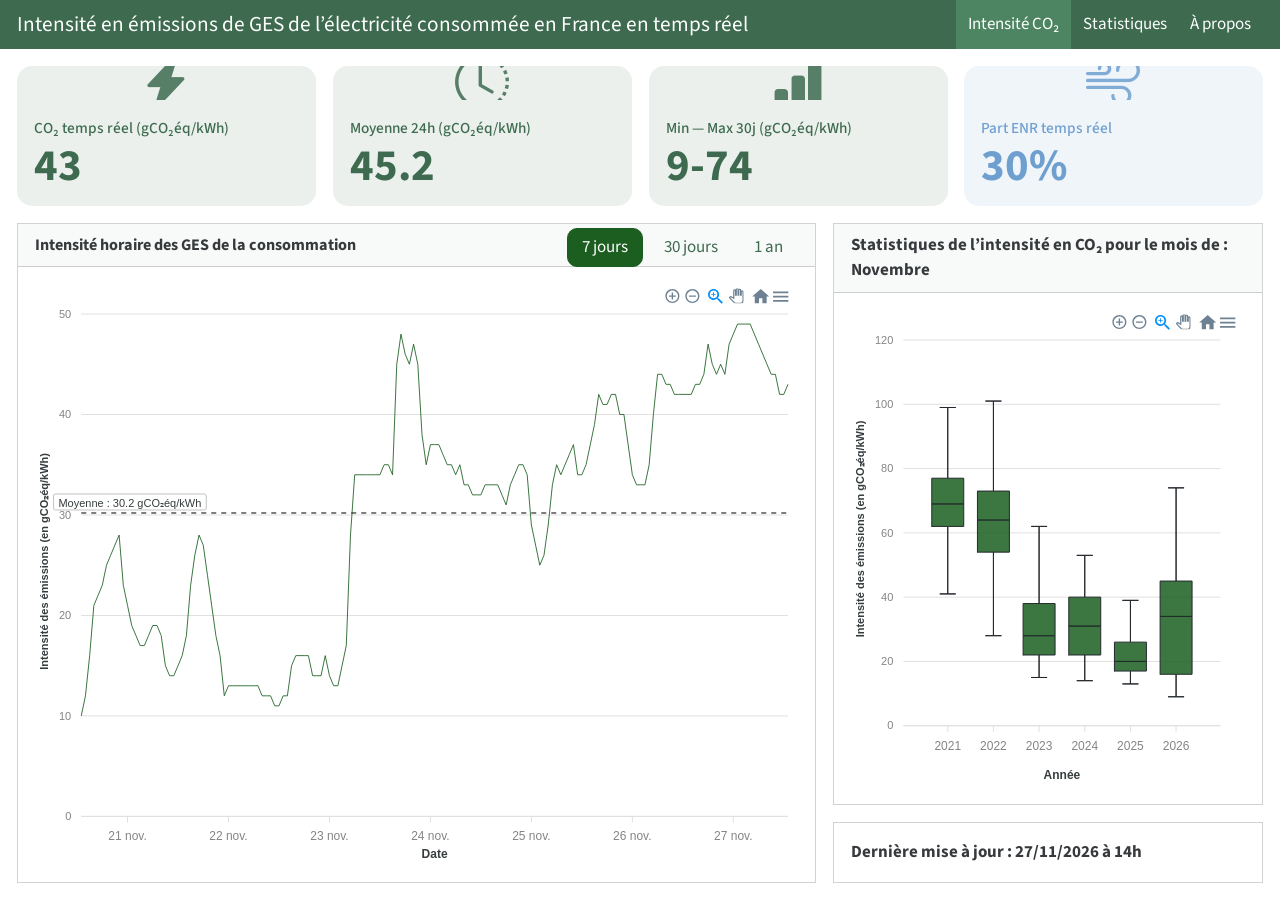
==== commit 319b5879: "Built site for gh-pages" ====
--- a/index.html
+++ b/index.html
@@ -103,7 +103,7 @@
 <p>CO₂ temps réel (gCO₂éq/kWh)</p>
 </p>
 <p class="value-box-value">
-49
+43
 </p>
 </div>
 </div>
@@ -119,7 +119,7 @@
 <p>Moyenne 24h (gCO₂éq/kWh)</p>
 </p>
 <p class="value-box-value">
-42.9
+45.2
 </p>
 </div>
 </div>
@@ -151,7 +151,7 @@
 <p>Part ENR temps réel</p>
 </p>
 <p class="value-box-value">
-14%
+30%
 </p>
 </div>
 </div>
@@ -169,18 +169,18 @@
 
 <div class="tab-content html-fill-item html-fill-container" data-tabset-id="card-tabset-5"><div class="tab-pane active show html-fill-item html-fill-container" role="tabpanel" id="card-tabset-5-1"><div class="card-body html-fill-item html-fill-container" data-title="7 jours">
 <div class="cell-output-display html-fill-item html-fill-container">
-<div class="apexcharter html-widget html-fill-item html-fill-container" id="htmlwidget-392e0be1770b1355ea3d" style="width:100%;height:350px;"></div>
-<script type="application/json" data-for="htmlwidget-392e0be1770b1355ea3d">{"x":{"ax_opts":{"chart":{"type":"line","defaultLocale":"fr","toolbar":{"show":true},"zoom":{"enabled":true},"locales":[{"name":"fr","options":{"months":["janvier","février","mars","avril","mai","juin","juillet","août","septembre","octobre","novembre","décembre"],"shortMonths":["janv.","févr.","mars","avr.","mai","juin","juill.","août","sept.","oct.","nov.","déc."],"days":["dimanche","lundi","mardi","mercredi","jeudi","vendredi","samedi"],"shortDays":["dim.","lun.","mar.","mer.","jeu.","ven.","sam."],"toolbar":{"exportToSVG":"Télécharger au format SVG","exportToPNG":"Télécharger au format PNG","exportToCSV":"Télécharger au format CSV","menu":"Menu","selection":"Sélection","selectionZoom":"Sélection et zoom","zoomIn":"Zoomer","zoomOut":"Dézoomer","pan":"Navigation","reset":"Réinitialiser le zoom"}}}]},"series":[{"name":"Intensité consommation","type":"line","data":[[1795140000000,11],[1795143600000,11],[1795147200000,11],[1795150800000,10],[1795154400000,10],[1795158000000,10],[1795161600000,10],[1795165200000,10],[1795168800000,9],[1795172400000,9],[1795176000000,9],[1795179600000,10],[1795183200000,12],[1795186800000,16],[1795190400000,21],[1795194000000,22],[1795197600000,23],[1795201200000,25],[1795204800000,26],[1795208400000,27],[1795212000000,28],[1795215600000,23],[1795219200000,21],[1795222800000,19],[1795226400000,18],[1795230000000,17],[1795233600000,17],[1795237200000,18],[1795240800000,19],[1795244400000,19],[1795248000000,18],[1795251600000,15],[1795255200000,14],[1795258800000,14],[1795262400000,15],[1795266000000,16],[1795269600000,18],[1795273200000,23],[1795276800000,26],[1795280400000,28],[1795284000000,27],[1795287600000,24],[1795291200000,21],[1795294800000,18],[1795298400000,16],[1795302000000,12],[1795305600000,13],[1795309200000,13],[1795312800000,13],[1795316400000,13],[1795320000000,13],[1795323600000,13],[1795327200000,13],[1795330800000,13],[1795334400000,12],[1795338000000,12],[1795341600000,12],[1795345200000,11],[1795348800000,11],[1795352400000,12],[1795356000000,12],[1795359600000,15],[1795363200000,16],[1795366800000,16],[1795370400000,16],[1795374000000,16],[1795377600000,14],[1795381200000,14],[1795384800000,14],[1795388400000,16],[1795392000000,14],[1795395600000,13],[1795399200000,13],[1795402800000,15],[1795406400000,17],[1795410000000,28],[1795413600000,34],[1795417200000,34],[1795420800000,34],[1795424400000,34],[1795428000000,34],[1795431600000,34],[1795435200000,34],[1795438800000,35],[1795442400000,35],[1795446000000,34],[1795449600000,45],[1795453200000,48],[1795456800000,46],[1795460400000,45],[1795464000000,47],[1795467600000,45],[1795471200000,38],[1795474800000,35],[1795478400000,37],[1795482000000,37],[1795485600000,37],[1795489200000,36],[1795492800000,35],[1795496400000,35],[1795500000000,34],[1795503600000,35],[1795507200000,33],[1795510800000,33],[1795514400000,32],[1795518000000,32],[1795521600000,32],[1795525200000,33],[1795528800000,33],[1795532400000,33],[1795536000000,33],[1795539600000,32],[1795543200000,31],[1795546800000,33],[1795550400000,34],[1795554000000,35],[1795557600000,35],[1795561200000,34],[1795564800000,29],[1795568400000,27],[1795572000000,25],[1795575600000,26],[1795579200000,29],[1795582800000,33],[1795586400000,35],[1795590000000,34],[1795593600000,35],[1795597200000,36],[1795600800000,37],[1795604400000,34],[1795608000000,34],[1795611600000,35],[1795615200000,37],[1795618800000,39],[1795622400000,42],[1795626000000,41],[1795629600000,41],[1795633200000,42],[1795636800000,42],[1795640400000,40],[1795644000000,40],[1795647600000,37],[1795651200000,34],[1795654800000,33],[1795658400000,33],[1795662000000,33],[1795665600000,35],[1795669200000,40],[1795672800000,44],[1795676400000,44],[1795680000000,43],[1795683600000,43],[1795687200000,42],[1795690800000,42],[1795694400000,42],[1795698000000,42],[1795701600000,42],[1795705200000,43],[1795708800000,43],[1795712400000,44],[1795716000000,47],[1795719600000,45],[1795723200000,44],[1795726800000,45],[1795730400000,44],[1795734000000,47],[1795737600000,48],[1795741200000,49],[1795744800000,49]]}],"dataLabels":{"enabled":false},"stroke":{"curve":"straight","width":1},"yaxis":{"decimalsInFloat":2,"labels":{"style":{"colors":"#848484"}},"min":0,"title":{"text":"Intensité des émissions (en gCO₂éq/kWh)"}},"xaxis":{"type":"datetime","labels":{"style":{"colors":"#848484"},"datetimeUTC":false},"title":{"text":"Date"}},"annotations":{"position":"front","yaxis":[{"y":27.89349112426035,"borderColor":"#000","strokeDashArray":5,"label":{"text":"Moyenne : 27.9 gCO₂éq/kWh","position":"left","offsetX":120,"style":{"padding":{"top":2,"right":5,"bottom":2,"left":5}}}}]},"colors":["#1B5E20"],"tooltip":{"x":{"format":"dd/MM/yyyy à HH:mm"},"y":{"formatter":"function(value) {if (value === null) return '-'; var locale = formatLocale(JSON.parse('{  \"decimal\": \",\",  \"thousands\": \"\\u00a0\",  \"grouping\": [3],  \"currency\": [\"\", \"\\u00a0\\u20ac\"],  \"percent\": \"\\u202f%\"}')); return '' + locale.format(',')(value) + ' gCO₂éq/kWh';}"}}},"auto_update":{"series_animate":true,"update_options":false,"options_animate":true,"options_redrawPaths":true,"update_synced_charts":false},"sparkbox":false,"xaxis":{"min":"2026-11-20T02:00:00Z","max":"2026-11-27T02:00:00Z"},"type":"line","serie_name":"Intensité consommation"},"evals":["ax_opts.tooltip.y.formatter"],"jsHooks":[]}</script>
+<div class="apexcharter html-widget html-fill-item html-fill-container" id="htmlwidget-bcb3270a534d8bd2b6bf" style="width:100%;height:350px;"></div>
+<script type="application/json" data-for="htmlwidget-bcb3270a534d8bd2b6bf">{"x":{"ax_opts":{"chart":{"type":"line","defaultLocale":"fr","toolbar":{"show":true},"zoom":{"enabled":true},"locales":[{"name":"fr","options":{"months":["janvier","février","mars","avril","mai","juin","juillet","août","septembre","octobre","novembre","décembre"],"shortMonths":["janv.","févr.","mars","avr.","mai","juin","juill.","août","sept.","oct.","nov.","déc."],"days":["dimanche","lundi","mardi","mercredi","jeudi","vendredi","samedi"],"shortDays":["dim.","lun.","mar.","mer.","jeu.","ven.","sam."],"toolbar":{"exportToSVG":"Télécharger au format SVG","exportToPNG":"Télécharger au format PNG","exportToCSV":"Télécharger au format CSV","menu":"Menu","selection":"Sélection","selectionZoom":"Sélection et zoom","zoomIn":"Zoomer","zoomOut":"Dézoomer","pan":"Navigation","reset":"Réinitialiser le zoom"}}}]},"series":[{"name":"Intensité consommation","type":"line","data":[[1795179600000,10],[1795183200000,12],[1795186800000,16],[1795190400000,21],[1795194000000,22],[1795197600000,23],[1795201200000,25],[1795204800000,26],[1795208400000,27],[1795212000000,28],[1795215600000,23],[1795219200000,21],[1795222800000,19],[1795226400000,18],[1795230000000,17],[1795233600000,17],[1795237200000,18],[1795240800000,19],[1795244400000,19],[1795248000000,18],[1795251600000,15],[1795255200000,14],[1795258800000,14],[1795262400000,15],[1795266000000,16],[1795269600000,18],[1795273200000,23],[1795276800000,26],[1795280400000,28],[1795284000000,27],[1795287600000,24],[1795291200000,21],[1795294800000,18],[1795298400000,16],[1795302000000,12],[1795305600000,13],[1795309200000,13],[1795312800000,13],[1795316400000,13],[1795320000000,13],[1795323600000,13],[1795327200000,13],[1795330800000,13],[1795334400000,12],[1795338000000,12],[1795341600000,12],[1795345200000,11],[1795348800000,11],[1795352400000,12],[1795356000000,12],[1795359600000,15],[1795363200000,16],[1795366800000,16],[1795370400000,16],[1795374000000,16],[1795377600000,14],[1795381200000,14],[1795384800000,14],[1795388400000,16],[1795392000000,14],[1795395600000,13],[1795399200000,13],[1795402800000,15],[1795406400000,17],[1795410000000,28],[1795413600000,34],[1795417200000,34],[1795420800000,34],[1795424400000,34],[1795428000000,34],[1795431600000,34],[1795435200000,34],[1795438800000,35],[1795442400000,35],[1795446000000,34],[1795449600000,45],[1795453200000,48],[1795456800000,46],[1795460400000,45],[1795464000000,47],[1795467600000,45],[1795471200000,38],[1795474800000,35],[1795478400000,37],[1795482000000,37],[1795485600000,37],[1795489200000,36],[1795492800000,35],[1795496400000,35],[1795500000000,34],[1795503600000,35],[1795507200000,33],[1795510800000,33],[1795514400000,32],[1795518000000,32],[1795521600000,32],[1795525200000,33],[1795528800000,33],[1795532400000,33],[1795536000000,33],[1795539600000,32],[1795543200000,31],[1795546800000,33],[1795550400000,34],[1795554000000,35],[1795557600000,35],[1795561200000,34],[1795564800000,29],[1795568400000,27],[1795572000000,25],[1795575600000,26],[1795579200000,29],[1795582800000,33],[1795586400000,35],[1795590000000,34],[1795593600000,35],[1795597200000,36],[1795600800000,37],[1795604400000,34],[1795608000000,34],[1795611600000,35],[1795615200000,37],[1795618800000,39],[1795622400000,42],[1795626000000,41],[1795629600000,41],[1795633200000,42],[1795636800000,42],[1795640400000,40],[1795644000000,40],[1795647600000,37],[1795651200000,34],[1795654800000,33],[1795658400000,33],[1795662000000,33],[1795665600000,35],[1795669200000,40],[1795672800000,44],[1795676400000,44],[1795680000000,43],[1795683600000,43],[1795687200000,42],[1795690800000,42],[1795694400000,42],[1795698000000,42],[1795701600000,42],[1795705200000,43],[1795708800000,43],[1795712400000,44],[1795716000000,47],[1795719600000,45],[1795723200000,44],[1795726800000,45],[1795730400000,44],[1795734000000,47],[1795737600000,48],[1795741200000,49],[1795744800000,49],[1795748400000,49],[1795752000000,49],[1795755600000,48],[1795759200000,47],[1795762800000,46],[1795766400000,45],[1795770000000,44],[1795773600000,44],[1795777200000,42],[1795780800000,42],[1795784400000,43]]}],"dataLabels":{"enabled":false},"stroke":{"curve":"straight","width":1},"yaxis":{"decimalsInFloat":2,"labels":{"style":{"colors":"#848484"}},"min":0,"title":{"text":"Intensité des émissions (en gCO₂éq/kWh)"}},"xaxis":{"type":"datetime","labels":{"style":{"colors":"#848484"},"datetimeUTC":false},"title":{"text":"Date"}},"annotations":{"position":"front","yaxis":[{"y":30.19526627218935,"borderColor":"#000","strokeDashArray":5,"label":{"text":"Moyenne : 30.2 gCO₂éq/kWh","position":"left","offsetX":120,"style":{"padding":{"top":2,"right":5,"bottom":2,"left":5}}}}]},"colors":["#1B5E20"],"tooltip":{"x":{"format":"dd/MM/yyyy à HH:mm"},"y":{"formatter":"function(value) {if (value === null) return '-'; var locale = formatLocale(JSON.parse('{  \"decimal\": \",\",  \"thousands\": \"\\u00a0\",  \"grouping\": [3],  \"currency\": [\"\", \"\\u00a0\\u20ac\"],  \"percent\": \"\\u202f%\"}')); return '' + locale.format(',')(value) + ' gCO₂éq/kWh';}"}}},"auto_update":{"series_animate":true,"update_options":false,"options_animate":true,"options_redrawPaths":true,"update_synced_charts":false},"sparkbox":false,"xaxis":{"min":"2026-11-20T13:00:00Z","max":"2026-11-27T13:00:00Z"},"type":"line","serie_name":"Intensité consommation"},"evals":["ax_opts.tooltip.y.formatter"],"jsHooks":[]}</script>
 </div>
 </div></div><div class="tab-pane html-fill-item html-fill-container" role="tabpanel" id="card-tabset-5-2"><div class="card-body html-fill-item html-fill-container" data-title="30 jours">
 <div class="cell-output-display html-fill-item html-fill-container">
-<div class="apexcharter html-widget html-fill-item html-fill-container" id="htmlwidget-b2542d4ed15c640f3809" style="width:100%;height:350px;"></div>
-<script type="application/json" data-for="htmlwidget-b2542d4ed15c640f3809">{"x":{"ax_opts":{"chart":{"type":"line","defaultLocale":"fr","toolbar":{"show":true},"zoom":{"enabled":true},"locales":[{"name":"fr","options":{"months":["janvier","février","mars","avril","mai","juin","juillet","août","septembre","octobre","novembre","décembre"],"shortMonths":["janv.","févr.","mars","avr.","mai","juin","juill.","août","sept.","oct.","nov.","déc."],"days":["dimanche","lundi","mardi","mercredi","jeudi","vendredi","samedi"],"shortDays":["dim.","lun.","mar.","mer.","jeu.","ven.","sam."],"toolbar":{"exportToSVG":"Télécharger au format SVG","exportToPNG":"Télécharger au format PNG","exportToCSV":"Télécharger au format CSV","menu":"Menu","selection":"Sélection","selectionZoom":"Sélection et zoom","zoomIn":"Zoomer","zoomOut":"Dézoomer","pan":"Navigation","reset":"Réinitialiser le zoom"}}}]},"series":[{"name":"Intensité consommation","type":"line","data":[[1793152800000,24],[1793156400000,25],[1793160000000,27],[1793163600000,32],[1793167200000,33],[1793170800000,32],[1793174400000,26],[1793178000000,16],[1793181600000,12],[1793185200000,11],[1793188800000,11],[1793192400000,15],[1793196000000,25],[1793199600000,30],[1793203200000,32],[1793206800000,33],[1793210400000,33],[1793214000000,34],[1793217600000,35],[1793221200000,36],[1793224800000,34],[1793228400000,34],[1793232000000,33],[1793235600000,33],[1793239200000,32],[1793242800000,32],[1793246400000,30],[1793250000000,31],[1793253600000,29],[1793257200000,28],[1793260800000,27],[1793264400000,26],[1793268000000,21],[1793271600000,18],[1793275200000,18],[1793278800000,18],[1793282400000,26],[1793286000000,29],[1793289600000,28],[1793293200000,31],[1793296800000,37],[1793300400000,31],[1793304000000,29],[1793307600000,31],[1793311200000,31],[1793314800000,31],[1793318400000,32],[1793322000000,32],[1793325600000,31],[1793329200000,32],[1793332800000,33],[1793336400000,32],[1793340000000,31],[1793343600000,30],[1793347200000,29],[1793350800000,24],[1793354400000,18],[1793358000000,13],[1793361600000,11],[1793365200000,13],[1793368800000,19],[1793372400000,29],[1793376000000,31],[1793379600000,31],[1793383200000,31],[1793386800000,26],[1793390400000,28],[1793394000000,31],[1793397600000,31],[1793401200000,30],[1793404800000,27],[1793408400000,25],[1793412000000,24],[1793415600000,24],[1793419200000,23],[1793422800000,24],[1793426400000,24],[1793430000000,22],[1793433600000,18],[1793437200000,12],[1793440800000,9],[1793444400000,10],[1793448000000,9],[1793451600000,10],[1793455200000,12],[1793458800000,23],[1793462400000,28],[1793466000000,29],[1793469600000,28],[1793473200000,30],[1793476800000,31],[1793480400000,32],[1793484000000,34],[1793487600000,33],[1793491200000,30],[1793494800000,25],[1793498400000,24],[1793502000000,24],[1793505600000,23],[1793509200000,24],[1793512800000,23],[1793516400000,20],[1793520000000,16],[1793523600000,14],[1793527200000,14],[1793530800000,14],[1793534400000,15],[1793538000000,15],[1793541600000,17],[1793545200000,24],[1793548800000,34],[1793552400000,34],[1793556000000,33],[1793559600000,34],[1793563200000,32],[1793566800000,35],[1793570400000,34],[1793574000000,33],[1793577600000,33],[1793581200000,32],[1793584800000,32],[1793588400000,32],[1793592000000,33],[1793595600000,38],[1793599200000,39],[1793602800000,36],[1793606400000,33],[1793610000000,32],[1793613600000,26],[1793617200000,23],[1793620800000,23],[1793624400000,24],[1793628000000,29],[1793631600000,37],[1793635200000,40],[1793638800000,39],[1793642400000,39],[1793646000000,41],[1793649600000,42],[1793653200000,43],[1793656800000,39],[1793660400000,39],[1793664000000,39],[1793667600000,40],[1793671200000,39],[1793674800000,38],[1793678400000,39],[1793682000000,42],[1793685600000,43],[1793689200000,41],[1793692800000,39],[1793696400000,36],[1793700000000,34],[1793703600000,32],[1793707200000,33],[1793710800000,35],[1793714400000,40],[1793718000000,42],[1793721600000,42],[1793725200000,43],[1793728800000,45],[1793732400000,47],[1793736000000,47],[1793739600000,47],[1793743200000,48],[1793746800000,43],[1793750400000,41],[1793754000000,43],[1793757600000,42],[1793761200000,44],[1793764800000,44],[1793768400000,48],[1793772000000,50],[1793775600000,48],[1793779200000,44],[1793782800000,40],[1793786400000,40],[1793790000000,40],[1793793600000,40],[1793797200000,42],[1793800800000,44],[1793804400000,43],[1793808000000,43],[1793811600000,43],[1793815200000,44],[1793818800000,43],[1793822400000,43],[1793826000000,48],[1793829600000,43],[1793833200000,44],[1793836800000,44],[1793840400000,44],[1793844000000,45],[1793847600000,45],[1793851200000,46],[1793854800000,48],[1793858400000,46],[1793862000000,45],[1793865600000,44],[1793869200000,44],[1793872800000,42],[1793876400000,43],[1793880000000,43],[1793883600000,45],[1793887200000,47],[1793890800000,50],[1793894400000,51],[1793898000000,50],[1793901600000,53],[1793905200000,59],[1793908800000,60],[1793912400000,60],[1793916000000,58],[1793919600000,58],[1793923200000,58],[1793926800000,59],[1793930400000,59],[1793934000000,60],[1793937600000,62],[1793941200000,64],[1793944800000,74],[1793948400000,68],[1793952000000,65],[1793955600000,66],[1793959200000,54],[1793962800000,52],[1793966400000,53],[1793970000000,53],[1793973600000,53],[1793977200000,53],[1793980800000,53],[1793984400000,52],[1793988000000,51],[1793991600000,48],[1793995200000,49],[1793998800000,50],[1794002400000,49],[1794006000000,46],[1794009600000,48],[1794013200000,50],[1794016800000,52],[1794020400000,52],[1794024000000,52],[1794027600000,51],[1794031200000,49],[1794034800000,48],[1794038400000,46],[1794042000000,43],[1794045600000,42],[1794049200000,41],[1794052800000,42],[1794056400000,42],[1794060000000,44],[1794063600000,45],[1794067200000,45],[1794070800000,46],[1794074400000,45],[1794078000000,47],[1794081600000,47],[1794085200000,45],[1794088800000,45],[1794092400000,46],[1794096000000,48],[1794099600000,49],[1794103200000,49],[1794106800000,49],[1794110400000,48],[1794114000000,46],[1794117600000,45],[1794121200000,44],[1794124800000,42],[1794128400000,39],[1794132000000,37],[1794135600000,36],[1794139200000,37],[1794142800000,38],[1794146400000,38],[1794150000000,39],[1794153600000,39],[1794157200000,39],[1794160800000,40],[1794164400000,42],[1794168000000,43],[1794171600000,44],[1794175200000,46],[1794178800000,46],[1794182400000,44],[1794186000000,42],[1794189600000,42],[1794193200000,46],[1794196800000,46],[1794200400000,49],[1794204000000,50],[1794207600000,49],[1794211200000,48],[1794214800000,47],[1794218400000,48],[1794222000000,53],[1794225600000,63],[1794229200000,64],[1794232800000,63],[1794236400000,63],[1794240000000,59],[1794243600000,57],[1794247200000,57],[1794250800000,58],[1794254400000,61],[1794258000000,67],[1794261600000,54],[1794265200000,49],[1794268800000,51],[1794272400000,51],[1794276000000,51],[1794279600000,51],[1794283200000,52],[1794286800000,54],[1794290400000,55],[1794294000000,53],[1794297600000,51],[1794301200000,49],[1794304800000,48],[1794308400000,47],[1794312000000,49],[1794315600000,50],[1794319200000,51],[1794322800000,52],[1794326400000,49],[1794330000000,48],[1794333600000,49],[1794337200000,49],[1794340800000,50],[1794344400000,51],[1794348000000,48],[1794351600000,48],[1794355200000,49],[1794358800000,48],[1794362400000,46],[1794366000000,46],[1794369600000,49],[1794373200000,49],[1794376800000,50],[1794380400000,49],[1794384000000,48],[1794387600000,47],[1794391200000,46],[1794394800000,45],[1794398400000,45],[1794402000000,43],[1794405600000,45],[1794409200000,47],[1794412800000,49],[1794416400000,48],[1794420000000,49],[1794423600000,51],[1794427200000,52],[1794430800000,49],[1794434400000,46],[1794438000000,43],[1794441600000,39],[1794445200000,35],[1794448800000,32],[1794452400000,31],[1794456000000,33],[1794459600000,37],[1794463200000,39],[1794466800000,37],[1794470400000,37],[1794474000000,37],[1794477600000,35],[1794481200000,32],[1794484800000,30],[1794488400000,31],[1794492000000,31],[1794495600000,32],[1794499200000,31],[1794502800000,33],[1794506400000,34],[1794510000000,33],[1794513600000,29],[1794517200000,20],[1794520800000,17],[1794524400000,14],[1794528000000,13],[1794531600000,13],[1794535200000,13],[1794538800000,14],[1794542400000,14],[1794546000000,19],[1794549600000,25],[1794553200000,25],[1794556800000,24],[1794560400000,19],[1794564000000,18],[1794567600000,18],[1794571200000,20],[1794574800000,22],[1794578400000,29],[1794582000000,36],[1794585600000,38],[1794589200000,37],[1794592800000,37],[1794596400000,38],[1794600000000,39],[1794603600000,36],[1794607200000,34],[1794610800000,29],[1794614400000,23],[1794618000000,18],[1794621600000,15],[1794625200000,14],[1794628800000,14],[1794632400000,16],[1794636000000,17],[1794639600000,17],[1794643200000,16],[1794646800000,16],[1794650400000,15],[1794654000000,15],[1794657600000,15],[1794661200000,19],[1794664800000,30],[1794668400000,35],[1794672000000,36],[1794675600000,35],[1794679200000,35],[1794682800000,32],[1794686400000,26],[1794690000000,22],[1794693600000,19],[1794697200000,17],[1794700800000,16],[1794704400000,16],[1794708000000,16],[1794711600000,16],[1794715200000,16],[1794718800000,16],[1794722400000,16],[1794726000000,15],[1794729600000,15],[1794733200000,14],[1794736800000,14],[1794740400000,14],[1794744000000,14],[1794747600000,14],[1794751200000,14],[1794754800000,14],[1794758400000,14],[1794762000000,14],[1794765600000,14],[1794769200000,15],[1794772800000,15],[1794776400000,15],[1794780000000,15],[1794783600000,15],[1794787200000,15],[1794790800000,15],[1794794400000,15],[1794798000000,15],[1794801600000,15],[1794805200000,18],[1794808800000,24],[1794812400000,27],[1794816000000,27],[1794819600000,27],[1794823200000,27],[1794826800000,27],[1794830400000,27],[1794834000000,28],[1794837600000,29],[1794841200000,30],[1794844800000,31],[1794848400000,31],[1794852000000,31],[1794855600000,31],[1794859200000,29],[1794862800000,26],[1794866400000,18],[1794870000000,12],[1794873600000,10],[1794877200000,11],[1794880800000,11],[1794884400000,11],[1794888000000,11],[1794891600000,10],[1794895200000,10],[1794898800000,10],[1794902400000,10],[1794906000000,11],[1794909600000,11],[1794913200000,11],[1794916800000,11],[1794920400000,11],[1794924000000,11],[1794927600000,11],[1794931200000,11],[1794934800000,10],[1794938400000,10],[1794942000000,10],[1794945600000,10],[1794949200000,10],[1794952800000,10],[1794956400000,10],[1794960000000,11],[1794963600000,11],[1794967200000,11],[1794970800000,11],[1794974400000,11],[1794978000000,10],[1794981600000,10],[1794985200000,10],[1794988800000,11],[1794992400000,10],[1794996000000,9],[1794999600000,9],[1795003200000,9],[1795006800000,10],[1795010400000,10],[1795014000000,11],[1795017600000,11],[1795021200000,11],[1795024800000,11],[1795028400000,11],[1795032000000,12],[1795035600000,12],[1795039200000,12],[1795042800000,12],[1795046400000,11],[1795050000000,11],[1795053600000,11],[1795057200000,11],[1795060800000,11],[1795064400000,11],[1795068000000,10],[1795071600000,10],[1795075200000,10],[1795078800000,9],[1795082400000,10],[1795086000000,10],[1795089600000,10],[1795093200000,11],[1795096800000,12],[1795100400000,12],[1795104000000,12],[1795107600000,11],[1795111200000,11],[1795114800000,10],[1795118400000,10],[1795122000000,10],[1795125600000,10],[1795129200000,10],[1795132800000,11],[1795136400000,11],[1795140000000,11],[1795143600000,11],[1795147200000,11],[1795150800000,10],[1795154400000,10],[1795158000000,10],[1795161600000,10],[1795165200000,10],[1795168800000,9],[1795172400000,9],[1795176000000,9],[1795179600000,10],[1795183200000,12],[1795186800000,16],[1795190400000,21],[1795194000000,22],[1795197600000,23],[1795201200000,25],[1795204800000,26],[1795208400000,27],[1795212000000,28],[1795215600000,23],[1795219200000,21],[1795222800000,19],[1795226400000,18],[1795230000000,17],[1795233600000,17],[1795237200000,18],[1795240800000,19],[1795244400000,19],[1795248000000,18],[1795251600000,15],[1795255200000,14],[1795258800000,14],[1795262400000,15],[1795266000000,16],[1795269600000,18],[1795273200000,23],[1795276800000,26],[1795280400000,28],[1795284000000,27],[1795287600000,24],[1795291200000,21],[1795294800000,18],[1795298400000,16],[1795302000000,12],[1795305600000,13],[1795309200000,13],[1795312800000,13],[1795316400000,13],[1795320000000,13],[1795323600000,13],[1795327200000,13],[1795330800000,13],[1795334400000,12],[1795338000000,12],[1795341600000,12],[1795345200000,11],[1795348800000,11],[1795352400000,12],[1795356000000,12],[1795359600000,15],[1795363200000,16],[1795366800000,16],[1795370400000,16],[1795374000000,16],[1795377600000,14],[1795381200000,14],[1795384800000,14],[1795388400000,16],[1795392000000,14],[1795395600000,13],[1795399200000,13],[1795402800000,15],[1795406400000,17],[1795410000000,28],[1795413600000,34],[1795417200000,34],[1795420800000,34],[1795424400000,34],[1795428000000,34],[1795431600000,34],[1795435200000,34],[1795438800000,35],[1795442400000,35],[1795446000000,34],[1795449600000,45],[1795453200000,48],[1795456800000,46],[1795460400000,45],[1795464000000,47],[1795467600000,45],[1795471200000,38],[1795474800000,35],[1795478400000,37],[1795482000000,37],[1795485600000,37],[1795489200000,36],[1795492800000,35],[1795496400000,35],[1795500000000,34],[1795503600000,35],[1795507200000,33],[1795510800000,33],[1795514400000,32],[1795518000000,32],[1795521600000,32],[1795525200000,33],[1795528800000,33],[1795532400000,33],[1795536000000,33],[1795539600000,32],[1795543200000,31],[1795546800000,33],[1795550400000,34],[1795554000000,35],[1795557600000,35],[1795561200000,34],[1795564800000,29],[1795568400000,27],[1795572000000,25],[1795575600000,26],[1795579200000,29],[1795582800000,33],[1795586400000,35],[1795590000000,34],[1795593600000,35],[1795597200000,36],[1795600800000,37],[1795604400000,34],[1795608000000,34],[1795611600000,35],[1795615200000,37],[1795618800000,39],[1795622400000,42],[1795626000000,41],[1795629600000,41],[1795633200000,42],[1795636800000,42],[1795640400000,40],[1795644000000,40],[1795647600000,37],[1795651200000,34],[1795654800000,33],[1795658400000,33],[1795662000000,33],[1795665600000,35],[1795669200000,40],[1795672800000,44],[1795676400000,44],[1795680000000,43],[1795683600000,43],[1795687200000,42],[1795690800000,42],[1795694400000,42],[1795698000000,42],[1795701600000,42],[1795705200000,43],[1795708800000,43],[1795712400000,44],[1795716000000,47],[1795719600000,45],[1795723200000,44],[1795726800000,45],[1795730400000,44],[1795734000000,47],[1795737600000,48],[1795741200000,49],[1795744800000,49]]}],"dataLabels":{"enabled":false},"stroke":{"curve":"straight","width":1},"yaxis":{"decimalsInFloat":2,"labels":{"style":{"colors":"#848484"}},"min":0,"title":{"text":"Intensité des émissions (en gCO₂éq/kWh)"}},"xaxis":{"type":"datetime","labels":{"style":{"colors":"#848484"},"datetimeUTC":false},"title":{"text":"Date"}},"annotations":{"position":"front","yaxis":[{"y":31.19278779472954,"borderColor":"#000","strokeDashArray":5,"label":{"text":"Moyenne : 31.2 gCO₂éq/kWh","position":"left","offsetX":120,"style":{"padding":{"top":2,"right":5,"bottom":2,"left":5}}}}]},"colors":["#1B5E20"],"tooltip":{"x":{"format":"dd/MM/yyyy à HH:mm"},"y":{"formatter":"function(value) {if (value === null) return '-'; var locale = formatLocale(JSON.parse('{  \"decimal\": \",\",  \"thousands\": \"\\u00a0\",  \"grouping\": [3],  \"currency\": [\"\", \"\\u00a0\\u20ac\"],  \"percent\": \"\\u202f%\"}')); return '' + locale.format(',')(value) + ' gCO₂éq/kWh';}"}}},"auto_update":{"series_animate":true,"update_options":false,"options_animate":true,"options_redrawPaths":true,"update_synced_charts":false},"sparkbox":false,"xaxis":{"min":"2026-10-28T02:00:00Z","max":"2026-11-27T02:00:00Z"},"type":"line","serie_name":"Intensité consommation"},"evals":["ax_opts.tooltip.y.formatter"],"jsHooks":[]}</script>
+<div class="apexcharter html-widget html-fill-item html-fill-container" id="htmlwidget-ccb716007f5c442cb1a5" style="width:100%;height:350px;"></div>
+<script type="application/json" data-for="htmlwidget-ccb716007f5c442cb1a5">{"x":{"ax_opts":{"chart":{"type":"line","defaultLocale":"fr","toolbar":{"show":true},"zoom":{"enabled":true},"locales":[{"name":"fr","options":{"months":["janvier","février","mars","avril","mai","juin","juillet","août","septembre","octobre","novembre","décembre"],"shortMonths":["janv.","févr.","mars","avr.","mai","juin","juill.","août","sept.","oct.","nov.","déc."],"days":["dimanche","lundi","mardi","mercredi","jeudi","vendredi","samedi"],"shortDays":["dim.","lun.","mar.","mer.","jeu.","ven.","sam."],"toolbar":{"exportToSVG":"Télécharger au format SVG","exportToPNG":"Télécharger au format PNG","exportToCSV":"Télécharger au format CSV","menu":"Menu","selection":"Sélection","selectionZoom":"Sélection et zoom","zoomIn":"Zoomer","zoomOut":"Dézoomer","pan":"Navigation","reset":"Réinitialiser le zoom"}}}]},"series":[{"name":"Intensité consommation","type":"line","data":[[1793192400000,15],[1793196000000,25],[1793199600000,30],[1793203200000,32],[1793206800000,33],[1793210400000,33],[1793214000000,34],[1793217600000,35],[1793221200000,36],[1793224800000,34],[1793228400000,34],[1793232000000,33],[1793235600000,33],[1793239200000,32],[1793242800000,32],[1793246400000,30],[1793250000000,31],[1793253600000,29],[1793257200000,28],[1793260800000,27],[1793264400000,26],[1793268000000,21],[1793271600000,18],[1793275200000,18],[1793278800000,18],[1793282400000,26],[1793286000000,29],[1793289600000,28],[1793293200000,31],[1793296800000,37],[1793300400000,31],[1793304000000,29],[1793307600000,31],[1793311200000,31],[1793314800000,31],[1793318400000,32],[1793322000000,32],[1793325600000,31],[1793329200000,32],[1793332800000,33],[1793336400000,32],[1793340000000,31],[1793343600000,30],[1793347200000,29],[1793350800000,24],[1793354400000,18],[1793358000000,13],[1793361600000,11],[1793365200000,13],[1793368800000,19],[1793372400000,29],[1793376000000,31],[1793379600000,31],[1793383200000,31],[1793386800000,26],[1793390400000,28],[1793394000000,31],[1793397600000,31],[1793401200000,30],[1793404800000,27],[1793408400000,25],[1793412000000,24],[1793415600000,24],[1793419200000,23],[1793422800000,24],[1793426400000,24],[1793430000000,22],[1793433600000,18],[1793437200000,12],[1793440800000,9],[1793444400000,10],[1793448000000,9],[1793451600000,10],[1793455200000,12],[1793458800000,23],[1793462400000,28],[1793466000000,29],[1793469600000,28],[1793473200000,30],[1793476800000,31],[1793480400000,32],[1793484000000,34],[1793487600000,33],[1793491200000,30],[1793494800000,25],[1793498400000,24],[1793502000000,24],[1793505600000,23],[1793509200000,24],[1793512800000,23],[1793516400000,20],[1793520000000,16],[1793523600000,14],[1793527200000,14],[1793530800000,14],[1793534400000,15],[1793538000000,15],[1793541600000,17],[1793545200000,24],[1793548800000,34],[1793552400000,34],[1793556000000,33],[1793559600000,34],[1793563200000,32],[1793566800000,35],[1793570400000,34],[1793574000000,33],[1793577600000,33],[1793581200000,32],[1793584800000,32],[1793588400000,32],[1793592000000,33],[1793595600000,38],[1793599200000,39],[1793602800000,36],[1793606400000,33],[1793610000000,32],[1793613600000,26],[1793617200000,23],[1793620800000,23],[1793624400000,24],[1793628000000,29],[1793631600000,37],[1793635200000,40],[1793638800000,39],[1793642400000,39],[1793646000000,41],[1793649600000,42],[1793653200000,43],[1793656800000,39],[1793660400000,39],[1793664000000,39],[1793667600000,40],[1793671200000,39],[1793674800000,38],[1793678400000,39],[1793682000000,42],[1793685600000,43],[1793689200000,41],[1793692800000,39],[1793696400000,36],[1793700000000,34],[1793703600000,32],[1793707200000,33],[1793710800000,35],[1793714400000,40],[1793718000000,42],[1793721600000,42],[1793725200000,43],[1793728800000,45],[1793732400000,47],[1793736000000,47],[1793739600000,47],[1793743200000,48],[1793746800000,43],[1793750400000,41],[1793754000000,43],[1793757600000,42],[1793761200000,44],[1793764800000,44],[1793768400000,48],[1793772000000,50],[1793775600000,48],[1793779200000,44],[1793782800000,40],[1793786400000,40],[1793790000000,40],[1793793600000,40],[1793797200000,42],[1793800800000,44],[1793804400000,43],[1793808000000,43],[1793811600000,43],[1793815200000,44],[1793818800000,43],[1793822400000,43],[1793826000000,48],[1793829600000,43],[1793833200000,44],[1793836800000,44],[1793840400000,44],[1793844000000,45],[1793847600000,45],[1793851200000,46],[1793854800000,48],[1793858400000,46],[1793862000000,45],[1793865600000,44],[1793869200000,44],[1793872800000,42],[1793876400000,43],[1793880000000,43],[1793883600000,45],[1793887200000,47],[1793890800000,50],[1793894400000,51],[1793898000000,50],[1793901600000,53],[1793905200000,59],[1793908800000,60],[1793912400000,60],[1793916000000,58],[1793919600000,58],[1793923200000,58],[1793926800000,59],[1793930400000,59],[1793934000000,60],[1793937600000,62],[1793941200000,64],[1793944800000,74],[1793948400000,68],[1793952000000,65],[1793955600000,66],[1793959200000,54],[1793962800000,52],[1793966400000,53],[1793970000000,53],[1793973600000,53],[1793977200000,53],[1793980800000,53],[1793984400000,52],[1793988000000,51],[1793991600000,48],[1793995200000,49],[1793998800000,50],[1794002400000,49],[1794006000000,46],[1794009600000,48],[1794013200000,50],[1794016800000,52],[1794020400000,52],[1794024000000,52],[1794027600000,51],[1794031200000,49],[1794034800000,48],[1794038400000,46],[1794042000000,43],[1794045600000,42],[1794049200000,41],[1794052800000,42],[1794056400000,42],[1794060000000,44],[1794063600000,45],[1794067200000,45],[1794070800000,46],[1794074400000,45],[1794078000000,47],[1794081600000,47],[1794085200000,45],[1794088800000,45],[1794092400000,46],[1794096000000,48],[1794099600000,49],[1794103200000,49],[1794106800000,49],[1794110400000,48],[1794114000000,46],[1794117600000,45],[1794121200000,44],[1794124800000,42],[1794128400000,39],[1794132000000,37],[1794135600000,36],[1794139200000,37],[1794142800000,38],[1794146400000,38],[1794150000000,39],[1794153600000,39],[1794157200000,39],[1794160800000,40],[1794164400000,42],[1794168000000,43],[1794171600000,44],[1794175200000,46],[1794178800000,46],[1794182400000,44],[1794186000000,42],[1794189600000,42],[1794193200000,46],[1794196800000,46],[1794200400000,49],[1794204000000,50],[1794207600000,49],[1794211200000,48],[1794214800000,47],[1794218400000,48],[1794222000000,53],[1794225600000,63],[1794229200000,64],[1794232800000,63],[1794236400000,63],[1794240000000,59],[1794243600000,57],[1794247200000,57],[1794250800000,58],[1794254400000,61],[1794258000000,67],[1794261600000,54],[1794265200000,49],[1794268800000,51],[1794272400000,51],[1794276000000,51],[1794279600000,51],[1794283200000,52],[1794286800000,54],[1794290400000,55],[1794294000000,53],[1794297600000,51],[1794301200000,49],[1794304800000,48],[1794308400000,47],[1794312000000,49],[1794315600000,50],[1794319200000,51],[1794322800000,52],[1794326400000,49],[1794330000000,48],[1794333600000,49],[1794337200000,49],[1794340800000,50],[1794344400000,51],[1794348000000,48],[1794351600000,48],[1794355200000,49],[1794358800000,48],[1794362400000,46],[1794366000000,46],[1794369600000,49],[1794373200000,49],[1794376800000,50],[1794380400000,49],[1794384000000,48],[1794387600000,47],[1794391200000,46],[1794394800000,45],[1794398400000,45],[1794402000000,43],[1794405600000,45],[1794409200000,47],[1794412800000,49],[1794416400000,48],[1794420000000,49],[1794423600000,51],[1794427200000,52],[1794430800000,49],[1794434400000,46],[1794438000000,43],[1794441600000,39],[1794445200000,35],[1794448800000,32],[1794452400000,31],[1794456000000,33],[1794459600000,37],[1794463200000,39],[1794466800000,37],[1794470400000,37],[1794474000000,37],[1794477600000,35],[1794481200000,32],[1794484800000,30],[1794488400000,31],[1794492000000,31],[1794495600000,32],[1794499200000,31],[1794502800000,33],[1794506400000,34],[1794510000000,33],[1794513600000,29],[1794517200000,20],[1794520800000,17],[1794524400000,14],[1794528000000,13],[1794531600000,13],[1794535200000,13],[1794538800000,14],[1794542400000,14],[1794546000000,19],[1794549600000,25],[1794553200000,25],[1794556800000,24],[1794560400000,19],[1794564000000,18],[1794567600000,18],[1794571200000,20],[1794574800000,22],[1794578400000,29],[1794582000000,36],[1794585600000,38],[1794589200000,37],[1794592800000,37],[1794596400000,38],[1794600000000,39],[1794603600000,36],[1794607200000,34],[1794610800000,29],[1794614400000,23],[1794618000000,18],[1794621600000,15],[1794625200000,14],[1794628800000,14],[1794632400000,16],[1794636000000,17],[1794639600000,17],[1794643200000,16],[1794646800000,16],[1794650400000,15],[1794654000000,15],[1794657600000,15],[1794661200000,19],[1794664800000,30],[1794668400000,35],[1794672000000,36],[1794675600000,35],[1794679200000,35],[1794682800000,32],[1794686400000,26],[1794690000000,22],[1794693600000,19],[1794697200000,17],[1794700800000,16],[1794704400000,16],[1794708000000,16],[1794711600000,16],[1794715200000,16],[1794718800000,16],[1794722400000,16],[1794726000000,15],[1794729600000,15],[1794733200000,14],[1794736800000,14],[1794740400000,14],[1794744000000,14],[1794747600000,14],[1794751200000,14],[1794754800000,14],[1794758400000,14],[1794762000000,14],[1794765600000,14],[1794769200000,15],[1794772800000,15],[1794776400000,15],[1794780000000,15],[1794783600000,15],[1794787200000,15],[1794790800000,15],[1794794400000,15],[1794798000000,15],[1794801600000,15],[1794805200000,18],[1794808800000,24],[1794812400000,27],[1794816000000,27],[1794819600000,27],[1794823200000,27],[1794826800000,27],[1794830400000,27],[1794834000000,28],[1794837600000,29],[1794841200000,30],[1794844800000,31],[1794848400000,31],[1794852000000,31],[1794855600000,31],[1794859200000,29],[1794862800000,26],[1794866400000,18],[1794870000000,12],[1794873600000,10],[1794877200000,11],[1794880800000,11],[1794884400000,11],[1794888000000,11],[1794891600000,10],[1794895200000,10],[1794898800000,10],[1794902400000,10],[1794906000000,11],[1794909600000,11],[1794913200000,11],[1794916800000,11],[1794920400000,11],[1794924000000,11],[1794927600000,11],[1794931200000,11],[1794934800000,10],[1794938400000,10],[1794942000000,10],[1794945600000,10],[1794949200000,10],[1794952800000,10],[1794956400000,10],[1794960000000,11],[1794963600000,11],[1794967200000,11],[1794970800000,11],[1794974400000,11],[1794978000000,10],[1794981600000,10],[1794985200000,10],[1794988800000,11],[1794992400000,10],[1794996000000,9],[1794999600000,9],[1795003200000,9],[1795006800000,10],[1795010400000,10],[1795014000000,11],[1795017600000,11],[1795021200000,11],[1795024800000,11],[1795028400000,11],[1795032000000,12],[1795035600000,12],[1795039200000,12],[1795042800000,12],[1795046400000,11],[1795050000000,11],[1795053600000,11],[1795057200000,11],[1795060800000,11],[1795064400000,11],[1795068000000,10],[1795071600000,10],[1795075200000,10],[1795078800000,9],[1795082400000,10],[1795086000000,10],[1795089600000,10],[1795093200000,11],[1795096800000,12],[1795100400000,12],[1795104000000,12],[1795107600000,11],[1795111200000,11],[1795114800000,10],[1795118400000,10],[1795122000000,10],[1795125600000,10],[1795129200000,10],[1795132800000,11],[1795136400000,11],[1795140000000,11],[1795143600000,11],[1795147200000,11],[1795150800000,10],[1795154400000,10],[1795158000000,10],[1795161600000,10],[1795165200000,10],[1795168800000,9],[1795172400000,9],[1795176000000,9],[1795179600000,10],[1795183200000,12],[1795186800000,16],[1795190400000,21],[1795194000000,22],[1795197600000,23],[1795201200000,25],[1795204800000,26],[1795208400000,27],[1795212000000,28],[1795215600000,23],[1795219200000,21],[1795222800000,19],[1795226400000,18],[1795230000000,17],[1795233600000,17],[1795237200000,18],[1795240800000,19],[1795244400000,19],[1795248000000,18],[1795251600000,15],[1795255200000,14],[1795258800000,14],[1795262400000,15],[1795266000000,16],[1795269600000,18],[1795273200000,23],[1795276800000,26],[1795280400000,28],[1795284000000,27],[1795287600000,24],[1795291200000,21],[1795294800000,18],[1795298400000,16],[1795302000000,12],[1795305600000,13],[1795309200000,13],[1795312800000,13],[1795316400000,13],[1795320000000,13],[1795323600000,13],[1795327200000,13],[1795330800000,13],[1795334400000,12],[1795338000000,12],[1795341600000,12],[1795345200000,11],[1795348800000,11],[1795352400000,12],[1795356000000,12],[1795359600000,15],[1795363200000,16],[1795366800000,16],[1795370400000,16],[1795374000000,16],[1795377600000,14],[1795381200000,14],[1795384800000,14],[1795388400000,16],[1795392000000,14],[1795395600000,13],[1795399200000,13],[1795402800000,15],[1795406400000,17],[1795410000000,28],[1795413600000,34],[1795417200000,34],[1795420800000,34],[1795424400000,34],[1795428000000,34],[1795431600000,34],[1795435200000,34],[1795438800000,35],[1795442400000,35],[1795446000000,34],[1795449600000,45],[1795453200000,48],[1795456800000,46],[1795460400000,45],[179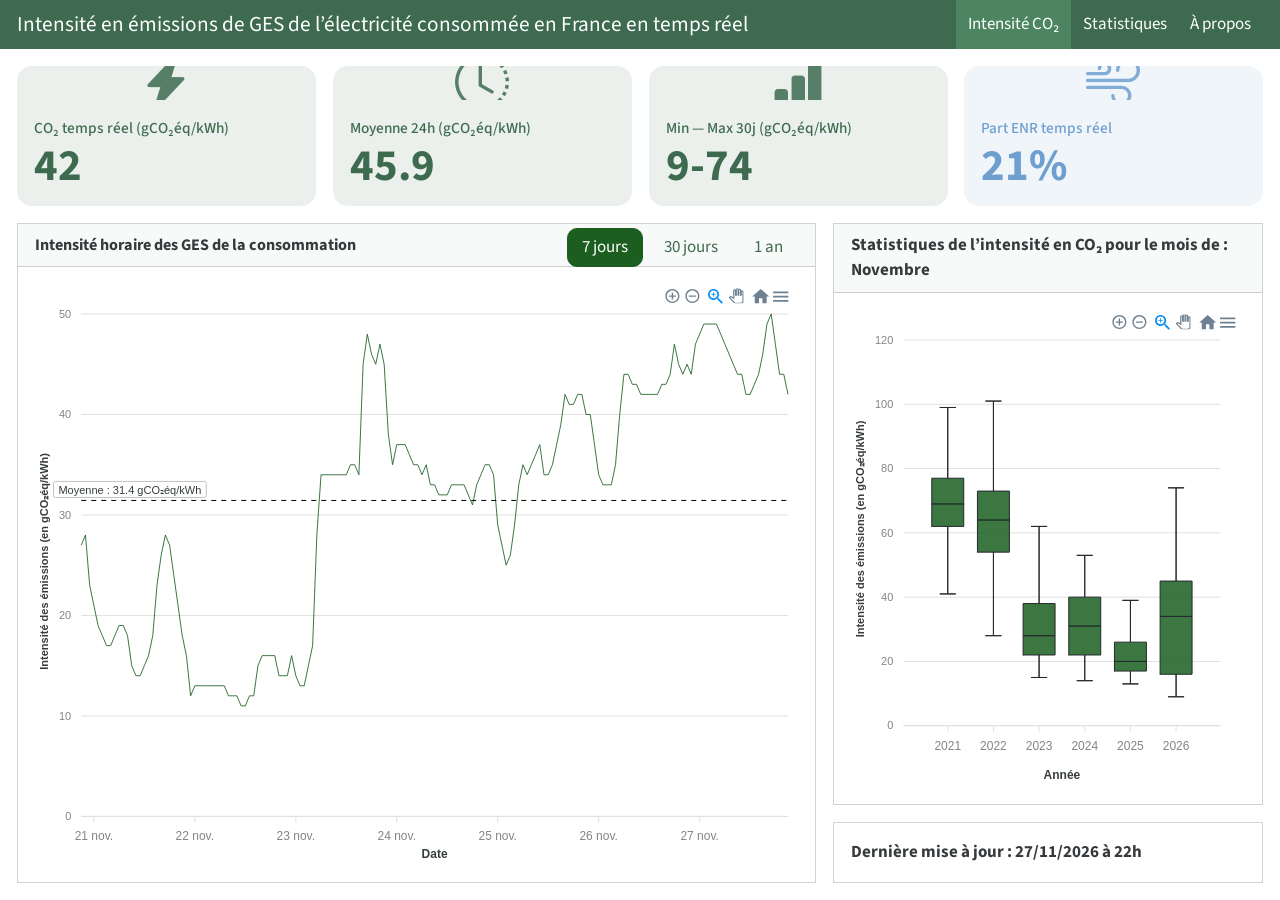
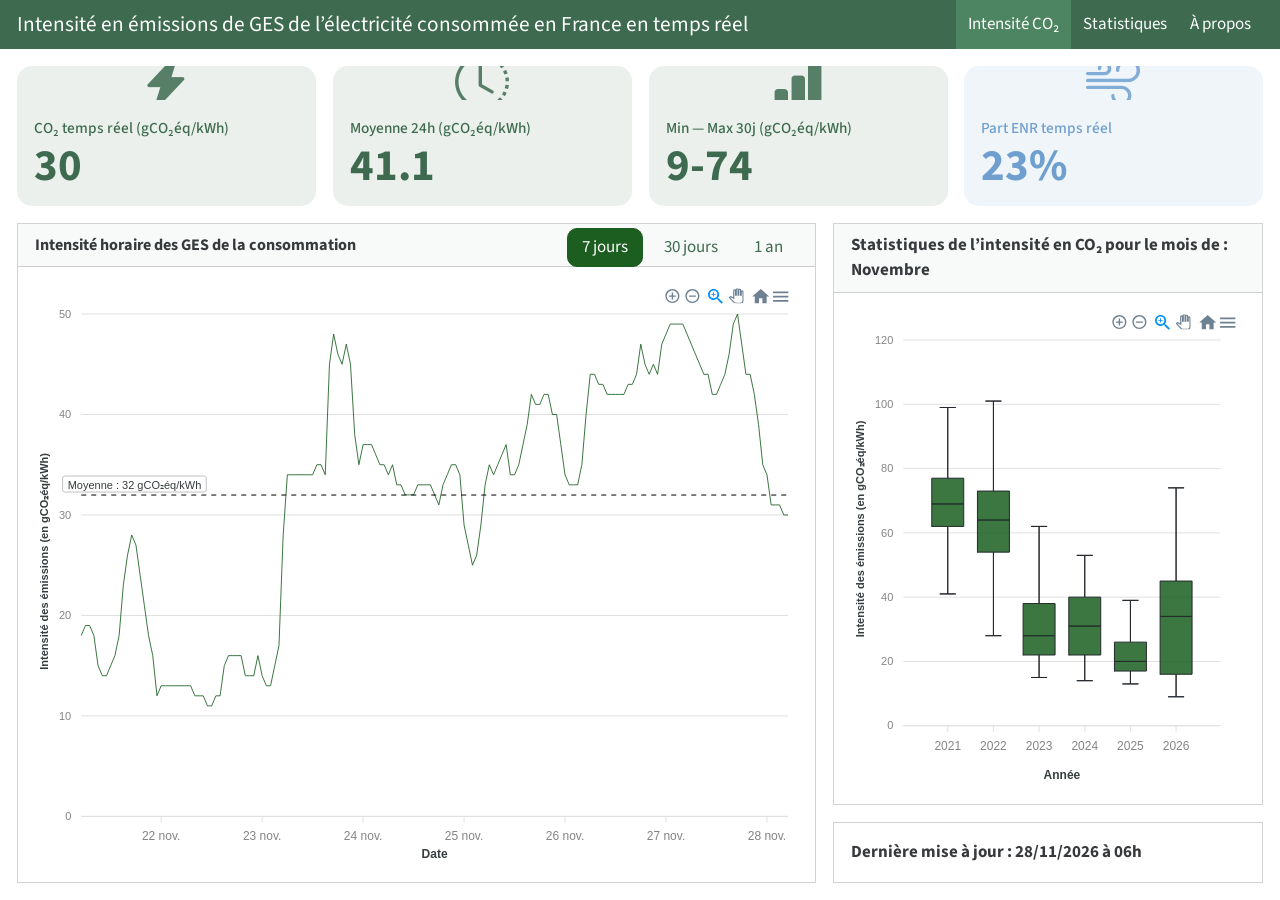
